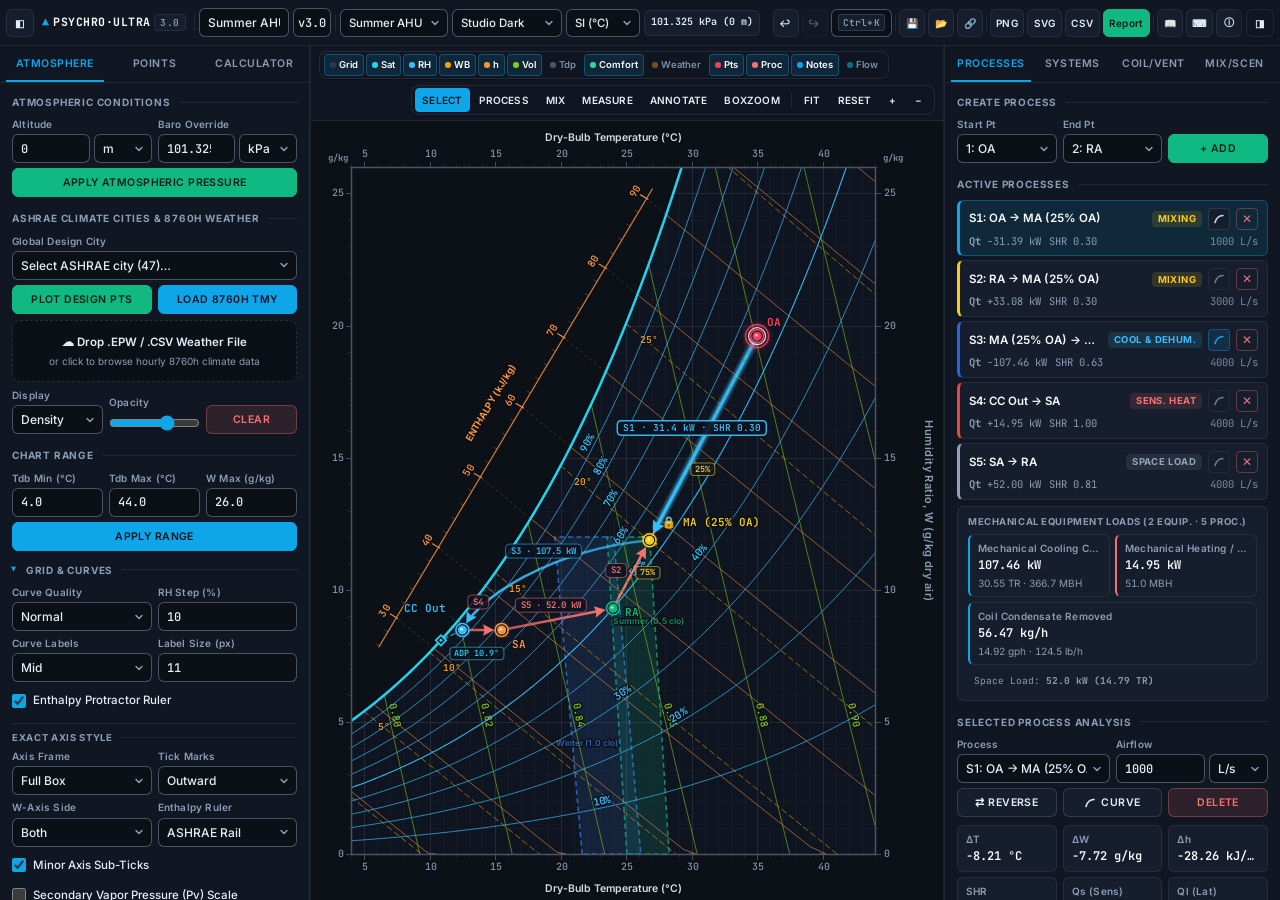
==== index.html @ c74f77b9 "feat(ux): anchor validation errors and point-to-self alerts directly next to user workspace" ====
<!DOCTYPE html>
<html lang="en">
<head>
  <meta charset="utf-8" />
  <meta name="viewport" content="width=device-width, initial-scale=1.0" />
  <title>PSYCHRO·ULTRA 3.0 — ASHRAE Interactive Psychrometric Engineering Studio</title>
  <meta name="description" content="Engineering-grade ASHRAE 2021 interactive psychrometric chart studio with real-time PMV/PPD comfort zones, Givoni bioclimatic chart, ASHRAE TC 9.9 data center envelopes, TMY/EPW weather analytics, AHU/ERV/Evaporative/Desiccant cycle wizards, ADP/BPF coil analysis, and vector SVG/PNG/HTML/DOCX reporting." />
  <meta name="keywords" content="psychrometric chart, ASHRAE 2021, HVAC, PMV PPD, ASHRAE 55, ASHRAE 62.1, TC 9.9, AHU, ERV, evaporative cooling, desiccant, enthalpy, humidity ratio, wet bulb, dew point, TMY, EPW" />
  <meta name="author" content="Shadi Alashkar &amp; PsychroChart Ultra 3.0 Contributors" />
  <meta name="theme-color" content="#0c1017" />
  <link rel="icon" type="image/svg+xml" href="data:image/svg+xml,%3Csvg xmlns='http://www.w3.org/2000/svg' viewBox='0 0 32 32'%3E%3Crect width='32' height='32' rx='7' fill='%230c1017'/%3E%3Cpath d='M5 25 C12 24 19 18 26 6' stroke='%2322d3ee' stroke-width='2.8' fill='none' stroke-linecap='round'/%3E%3Ccircle cx='17' cy='18' r='3' fill='%23f43f5e'/%3E%3Ccircle cx='24' cy='13' r='2.5' fill='%2310b981'/%3E%3Cline x1='17' y1='18' x2='24' y2='13' stroke='%2338bdf8' stroke-width='1.8'/%3E%3C/svg%3E" />
  <style>
@import url('https://fonts.googleapis.com/css2?family=Inter:wght@400;500;600;700&family=JetBrains+Mono:wght@400;500;600;700&display=swap');

/* --- src/styles/theme.css --- */
/* ============================================================================
   PsychroChart Ultra 3.0 — Precision Scientific Instrument Theme System
   Swiss-Precision HVAC CAD / ASHRAE Technical Color & Typography Tokens
   ============================================================================ */


/* ----------------------------------------------------------------------------
   1. Global Structural, Geometry, Motion & Typography Tokens
   ---------------------------------------------------------------------------- */
:root {
  /* Layout geometry */
  --topBarH: 46px;
  --tabH: 36px;
  --leftW: 360px;
  --rightW: 396px;

  /* Border radii — crisp instrument geometry */
  --r-xs: 4px;
  --r-sm: 6px;
  --r-md: 8px;
  --r-lg: 10px;
  --r-xl: 12px;
  --r: 10px;
  --r2: 6px;

  /* Motion */
  --ease: cubic-bezier(0.2, 0.8, 0.2, 1);
  --dur-fast: 120ms;
  --dur-med: 180ms;

  /* Typography */
  --sans: 'Inter', -apple-system, BlinkMacSystemFont, 'Segoe UI', Roboto, Helvetica, Arial, sans-serif;
  --mono: 'JetBrains Mono', ui-monospace, 'SFMono-Regular', Menlo, Consolas, 'Liberation Mono', monospace;
}

/* ----------------------------------------------------------------------------
   2. Default Theme: `studio-dark` & `custom` (Deep Graphite & Layered Slate)
   ---------------------------------------------------------------------------- */
:root,
:root:has(#app[data-theme="studio-dark"]),
:root:has(#app[data-theme="custom"]),
#app[data-theme="studio-dark"],
#app[data-theme="custom"],
[data-theme="studio-dark"],
[data-theme="custom"] {
  /* Surfaces — Studio Dark (Deep Graphite Charcoal & Layered Slate) */
  --bg: #0c1017;
  --plotBg: #0f1520;
  --panel: #111722;
  --panel2: #161e2d;
  --panelHover: #1c2638;
  --panelText: #e6edf7;

  /* Ink hierarchy */
  --fg: #e6edf7;
  --fgStrong: #f8fafc;
  --muted: #8b9cb5;
  --dim: #7b8fa8;

  /* Hairline dividers & glass surfaces */
  --border: rgba(148, 163, 184, 0.12);
  --borderStrong: rgba(148, 163, 184, 0.22);
  --glass: rgba(17, 23, 34, 0.84);
  --glassStrong: rgba(17, 23, 34, 0.94);
  --glassBorder: rgba(148, 163, 184, 0.14);

  /* Inputs */
  --inputBg: #0b0f16;
  --inputBgHover: #0e141f;
  --inputBorder: rgba(148, 163, 184, 0.46);
  --inputBorderHover: rgba(148, 163, 184, 0.64);
  --inputFocus: #0ea5e9;
  --focusRing: rgba(14, 165, 233, 0.20);

  /* Primary & semantic instrument accents */
  --accent: #0ea5e9;
  --accentHover: #0284c7;
  --accentDim: #0369a1;
  --accentSoft: rgba(14, 165, 233, 0.12);
  --accentBorder: rgba(14, 165, 233, 0.34);
  --accentFg: #041524;

  --chip: #10b981;
  --chipHover: #059669;
  --chipSoft: rgba(16, 185, 129, 0.12);
  --chipBorder: rgba(16, 185, 129, 0.34);
  --chipFg: #042016;

  --success: #10b981;
  --successSoft: rgba(16, 185, 129, 0.12);
  --successBorder: rgba(16, 185, 129, 0.34);

  --warn: #f59e0b;
  --warnSoft: rgba(245, 158, 11, 0.12);
  --warnBorder: rgba(245, 158, 11, 0.34);
  --warnFg: #0c1017;

  --danger: #f87171;
  --dangerSoft: rgba(248, 113, 113, 0.12);
  --dangerBorder: rgba(248, 113, 113, 0.34);
  --dangerFg: #0b0f16;

  /* Psychrometric curve & process legend palette (synchronized with contracts.js) */
  --sat: #22d3ee;
  --rh: #38bdf8;
  --wb: #f59e0b;
  --enth: #fb923c;
  --vline: #84cc16;
  --dpline: #94a3b8;
  --pt: #f43f5e;
  --grid: rgba(148, 163, 184, 0.06);
  --grid2: rgba(148, 163, 184, 0.16);
  --halo: rgba(12, 16, 23, 0.92);
  --plotBorder: #475569;

  --heat: #f87171;
  --heatBg: rgba(248, 113, 113, 0.13);
  --cool: #38bdf8;
  --coolBg: rgba(56, 189, 248, 0.13);
  --humid: #34d399;
  --humidBg: rgba(52, 211, 153, 0.13);
  --dehum: #fbbf24;
  --dehumBg: rgba(251, 191, 36, 0.13);
  --evap: #22d3ee;
  --evapBg: rgba(34, 211, 238, 0.13);
  --mix: #facc15;
  --mixBg: rgba(250, 204, 21, 0.13);
  --desiccant: #fb923c;
  --desiccantBg: rgba(251, 146, 60, 0.13);
  --erv: #2dd4bf;
  --ervBg: rgba(45, 212, 191, 0.13);
  --neutral: #94a3b8;
  --neutralBg: rgba(148, 163, 184, 0.13);

  /* Elevation & overlays */
  --shadow-sm: 0 1px 2px rgba(0, 0, 0, 0.32);
  --shadow-md: 0 4px 16px rgba(0, 0, 0, 0.42);
  --shadow-lg: 0 14px 36px rgba(0, 0, 0, 0.56);
  --shadow: var(--shadow-lg);
  --shadow2: var(--shadow-md);
  --backdrop: rgba(6, 9, 15, 0.68);

  /* Scrollbars & native select chevron */
  --scrollThumb: rgba(148, 163, 184, 0.22);
  --scrollThumbHover: rgba(148, 163, 184, 0.38);
  --selectArrow: url("data:image/svg+xml,%3Csvg xmlns='http://www.w3.org/2000/svg' width='12' height='12' viewBox='0 0 12 12'%3E%3Cpath d='M3 4.5L6 7.5L9 4.5' fill='none' stroke='%238b9cb5' stroke-width='1.5' stroke-linecap='round' stroke-linejoin='round'/%3E%3C/svg%3E");

  color-scheme: dark;
}

/* ----------------------------------------------------------------------------
   3. Theme: `drafting-light` (Architectural Paper & Crisp Slate Ink)
   ---------------------------------------------------------------------------- */
:root:has(#app[data-theme="drafting-light"]),
#app[data-theme="drafting-light"],
[data-theme="drafting-light"] {
  --bg: #f8fafc;
  --plotBg: #ffffff;
  --panel: #ffffff;
  --panel2: #f1f5f9;
  --panelHover: #e2e8f0;
  --panelText: #0f172a;

  --fg: #0f172a;
  --fgStrong: #020617;
  --muted: #475569;
  --dim: #57667a;

  --border: rgba(15, 23, 42, 0.10);
  --borderStrong: rgba(15, 23, 42, 0.18);
  --glass: rgba(255, 255, 255, 0.88);
  --glassStrong: rgba(255, 255, 255, 0.96);
  --glassBorder: rgba(15, 23, 42, 0.12);

  --inputBg: #ffffff;
  --inputBgHover: #f8fafc;
  --inputBorder: rgba(15, 23, 42, 0.42);
  --inputBorderHover: rgba(15, 23, 42, 0.60);
  --inputFocus: #0369a1;
  --focusRing: rgba(3, 105, 161, 0.18);

  --accent: #0369a1;
  --accentHover: #075985;
  --accentDim: #0c4a6e;
  --accentSoft: rgba(3, 105, 161, 0.09);
  --accentBorder: rgba(3, 105, 161, 0.30);
  --accentFg: #ffffff;

  --chip: #047857;
  --chipHover: #065f46;
  --chipSoft: rgba(4, 120, 87, 0.10);
  --chipBorder: rgba(4, 120, 87, 0.30);
  --chipFg: #ffffff;

  --success: #065f46;
  --successSoft: rgba(6, 95, 70, 0.10);
  --successBorder: rgba(6, 95, 70, 0.30);

  --warn: #92400e;
  --warnSoft: rgba(146, 64, 14, 0.10);
  --warnBorder: rgba(146, 64, 14, 0.30);
  --warnFg: #ffffff;

  --danger: #b91c1c;
  --dangerSoft: rgba(185, 28, 28, 0.09);
  --dangerBorder: rgba(185, 28, 28, 0.30);
  --dangerFg: #ffffff;

  --sat: #0e7490;
  --rh: #0284c7;
  --wb: #b45309;
  --enth: #c2410c;
  --vline: #4d7c0f;
  --dpline: #64748b;
  --pt: #be123c;
  --grid: rgba(51, 65, 85, 0.07);
  --grid2: rgba(51, 65, 85, 0.18);
  --halo: rgba(255, 255, 255, 0.95);
  --plotBorder: #334155;

  --heat: #b91c1c;
  --heatBg: rgba(185, 28, 28, 0.09);
  --cool: #1d4ed8;
  --coolBg: rgba(29, 78, 216, 0.09);
  --humid: #065f46;
  --humidBg: rgba(6, 95, 70, 0.10);
  --dehum: #9a3412;
  --dehumBg: rgba(154, 52, 18, 0.10);
  --evap: #155e75;
  --evapBg: rgba(21, 94, 117, 0.10);
  --mix: #854d0e;
  --mixBg: rgba(133, 77, 14, 0.10);
  --desiccant: #9a3412;
  --desiccantBg: rgba(154, 52, 18, 0.10);
  --erv: #115e59;
  --ervBg: rgba(17, 94, 89, 0.10);
  --neutral: #475569;
  --neutralBg: rgba(71, 85, 105, 0.10);

  --shadow-sm: 0 1px 2px rgba(15, 23, 42, 0.06);
  --shadow-md: 0 4px 12px rgba(15, 23, 42, 0.08);
  --shadow-lg: 0 12px 32px rgba(15, 23, 42, 0.12);
  --shadow: var(--shadow-lg);
  --shadow2: var(--shadow-md);
  --backdrop: rgba(15, 23, 42, 0.34);

  --scrollThumb: rgba(15, 23, 42, 0.16);
  --scrollThumbHover: rgba(15, 23, 42, 0.30);
  --selectArrow: url("data:image/svg+xml,%3Csvg xmlns='http://www.w3.org/2000/svg' width='12' height='12' viewBox='0 0 12 12'%3E%3Cpath d='M3 4.5L6 7.5L9 4.5' fill='none' stroke='%23475569' stroke-width='1.5' stroke-linecap='round' stroke-linejoin='round'/%3E%3C/svg%3E");

  color-scheme: light;
}

/* ----------------------------------------------------------------------------
   4. Theme: `ashrae-classic` (Warm Handbook Ivory & Engineering Navy)
   ---------------------------------------------------------------------------- */
:root:has(#app[data-theme="ashrae-classic"]),
#app[data-theme="ashrae-classic"],
[data-theme="ashrae-classic"] {
  --bg: #f7f5ee;
  --plotBg: #fdfcf8;
  --panel: #fdfcf8;
  --panel2: #f1ede2;
  --panelHover: #e8e2d3;
  --panelText: #1c1917;

  --fg: #1c1917;
  --fgStrong: #0c0a09;
  --muted: #57534e;
  --dim: #625c57;

  --border: rgba(28, 25, 23, 0.11);
  --borderStrong: rgba(28, 25, 23, 0.22);
  --glass: rgba(253, 252, 248, 0.90);
  --glassStrong: rgba(253, 252, 248, 0.97);
  --glassBorder: rgba(28, 25, 23, 0.14);

  --inputBg: #ffffff;
  --inputBgHover: #faf8f1;
  --inputBorder: rgba(28, 25, 23, 0.44);
  --inputBorderHover: rgba(28, 25, 23, 0.62);
  --inputFocus: #1e40af;
  --focusRing: rgba(30, 64, 175, 0.16);

  --accent: #1e40af;
  --accentHover: #1e3a8a;
  --accentDim: #172554;
  --accentSoft: rgba(30, 64, 175, 0.09);
  --accentBorder: rgba(30, 64, 175, 0.28);
  --accentFg: #ffffff;

  --chip: #15803d;
  --chipHover: #166534;
  --chipSoft: rgba(21, 128, 61, 0.09);
  --chipBorder: rgba(21, 128, 61, 0.28);
  --chipFg: #ffffff;

  --success: #166534;
  --successSoft: rgba(22, 101, 52, 0.09);
  --successBorder: rgba(22, 101, 52, 0.30);

  --warn: #92400e;
  --warnSoft: rgba(146, 64, 14, 0.10);
  --warnBorder: rgba(146, 64, 14, 0.30);
  --warnFg: #ffffff;

  --danger: #b91c1c;
  --dangerSoft: rgba(185, 28, 28, 0.09);
  --dangerBorder: rgba(185, 28, 28, 0.28);
  --dangerFg: #ffffff;

  --sat: #111827;
  --rh: #1e40af;
  --wb: #15803d;
  --enth: #9a3412;
  --vline: #b91c1c;
  --dpline: #57534e;
  --pt: #b91c1c;
  --grid: rgba(28, 25, 23, 0.06);
  --grid2: rgba(28, 25, 23, 0.16);
  --halo: rgba(253, 252, 248, 0.95);
  --plotBorder: #1c1917;

  --heat: #b91c1c;
  --heatBg: rgba(185, 28, 28, 0.10);
  --cool: #1e40af;
  --coolBg: rgba(30, 64, 175, 0.10);
  --humid: #166534;
  --humidBg: rgba(22, 101, 52, 0.10);
  --dehum: #9a3412;
  --dehumBg: rgba(154, 52, 18, 0.10);
  --evap: #155e75;
  --evapBg: rgba(21, 94, 117, 0.10);
  --mix: #854d0e;
  --mixBg: rgba(133, 77, 14, 0.10);
  --desiccant: #9a3412;
  --desiccantBg: rgba(154, 52, 18, 0.10);
  --erv: #115e59;
  --ervBg: rgba(17, 94, 89, 0.10);
  --neutral: #57534e;
  --neutralBg: rgba(87, 83, 78, 0.10);

  --shadow-sm: 0 1px 2px rgba(28, 25, 23, 0.05);
  --shadow-md: 0 3px 10px rgba(28, 25, 23, 0.07);
  --shadow-lg: 0 10px 28px rgba(28, 25, 23, 0.11);
  --shadow: var(--shadow-lg);
  --shadow2: var(--shadow-md);
  --backdrop: rgba(28, 25, 23, 0.34);

  --scrollThumb: rgba(28, 25, 23, 0.18);
  --scrollThumbHover: rgba(28, 25, 23, 0.32);
  --selectArrow: url("data:image/svg+xml,%3Csvg xmlns='http://www.w3.org/2000/svg' width='12' height='12' viewBox='0 0 12 12'%3E%3Cpath d='M3 4.5L6 7.5L9 4.5' fill='none' stroke='%2357534e' stroke-width='1.5' stroke-linecap='round' stroke-linejoin='round'/%3E%3C/svg%3E");

  color-scheme: light;
}

/* ----------------------------------------------------------------------------
   5. Theme: `blueprint-cad` (Architectural Blueprint Navy & Drafting Cyan)
   ---------------------------------------------------------------------------- */
:root:has(#app[data-theme="blueprint-cad"]),
#app[data-theme="blueprint-cad"],
[data-theme="blueprint-cad"] {
  --bg: #081b33;
  --plotBg: #0b2444;
  --panel: #0c2240;
  --panel2: #112c52;
  --panelHover: #173766;
  --panelText: #f0f9ff;

  --fg: #f0f9ff;
  --fgStrong: #ffffff;
  --muted: #93c5fd;
  --dim: #72a2d6;

  --border: rgba(125, 211, 252, 0.15);
  --borderStrong: rgba(125, 211, 252, 0.28);
  --glass: rgba(12, 34, 64, 0.86);
  --glassStrong: rgba(12, 34, 64, 0.95);
  --glassBorder: rgba(125, 211, 252, 0.18);

  --inputBg: #07172c;
  --inputBgHover: #0a1e39;
  --inputBorder: rgba(125, 211, 252, 0.44);
  --inputBorderHover: rgba(125, 211, 252, 0.64);
  --inputFocus: #38bdf8;
  --focusRing: rgba(56, 189, 248, 0.24);

  --accent: #38bdf8;
  --accentHover: #0ea5e9;
  --accentDim: #0284c7;
  --accentSoft: rgba(56, 189, 248, 0.14);
  --accentBorder: rgba(56, 189, 248, 0.38);
  --accentFg: #06182c;

  --chip: #10b981;
  --chipHover: #059669;
  --chipSoft: rgba(16, 185, 129, 0.14);
  --chipBorder: rgba(16, 185, 129, 0.36);
  --chipFg: #041d15;

  --success: #4ade80;
  --successSoft: rgba(74, 222, 128, 0.14);
  --successBorder: rgba(74, 222, 128, 0.34);

  --warn: #fde047;
  --warnSoft: rgba(253, 224, 71, 0.14);
  --warnBorder: rgba(253, 224, 71, 0.36);
  --warnFg: #06182c;

  --danger: #fda4af;
  --dangerSoft: rgba(253, 164, 175, 0.14);
  --dangerBorder: rgba(253, 164, 175, 0.36);
  --dangerFg: #06182c;

  --sat: #f8fafc;
  --rh: #7dd3fc;
  --wb: #fde047;
  --enth: #fdba74;
  --vline: #86efac;
  --dpline: #cbd5e1;
  --pt: #fde047;
  --grid: rgba(186, 230, 253, 0.08);
  --grid2: rgba(186, 230, 253, 0.22);
  --halo: rgba(11, 36, 68, 0.92);
  --plotBorder: #7dd3fc;

  --heat: #fda4af;
  --heatBg: rgba(253, 164, 175, 0.15);
  --cool: #7dd3fc;
  --coolBg: rgba(125, 211, 252, 0.15);
  --humid: #4ade80;
  --humidBg: rgba(74, 222, 128, 0.15);
  --dehum: #fde047;
  --dehumBg: rgba(253, 224, 71, 0.15);
  --evap: #22d3ee;
  --evapBg: rgba(34, 211, 238, 0.15);
  --mix: #fde047;
  --mixBg: rgba(253, 224, 71, 0.15);
  --desiccant: #fdba74;
  --desiccantBg: rgba(253, 186, 116, 0.15);
  --erv: #5eead4;
  --ervBg: rgba(94, 234, 212, 0.15);
  --neutral: #93c5fd;
  --neutralBg: rgba(147, 197, 253, 0.14);

  --shadow-sm: 0 1px 2px rgba(2, 10, 22, 0.45);
  --shadow-md: 0 4px 16px rgba(2, 10, 22, 0.55);
  --shadow-lg: 0 14px 36px rgba(2, 10, 22, 0.68);
  --shadow: var(--shadow-lg);
  --shadow2: var(--shadow-md);
  --backdrop: rgba(4, 14, 28, 0.72);

  --scrollThumb: rgba(125, 211, 252, 0.24);
  --scrollThumbHover: rgba(125, 211, 252, 0.42);
  --selectArrow: url("data:image/svg+xml,%3Csvg xmlns='http://www.w3.org/2000/svg' width='12' height='12' viewBox='0 0 12 12'%3E%3Cpath d='M3 4.5L6 7.5L9 4.5' fill='none' stroke='%2393c5fd' stroke-width='1.5' stroke-linecap='round' stroke-linejoin='round'/%3E%3C/svg%3E");

  color-scheme: dark;
}

/* ----------------------------------------------------------------------------
   6. Theme: `carrier-classic` (Willis Carrier Green/Red Wall Chart Chrome)
   ---------------------------------------------------------------------------- */
:root:has(#app[data-theme="carrier-classic"]),
#app[data-theme="carrier-classic"],
[data-theme="carrier-classic"] {
  --bg: #f6faf7;
  --plotBg: #fcfdfb;
  --panel: #ffffff;
  --panel2: #eef5f0;
  --panelHover: #e1ede5;
  --panelText: #0f172a;

  --fg: #0f172a;
  --fgStrong: #052e16;
  --muted: #37483e;
  --dim: #46584d;

  --border: rgba(20, 83, 45, 0.12);
  --borderStrong: rgba(20, 83, 45, 0.24);
  --glass: rgba(255, 255, 255, 0.90);
  --glassStrong: rgba(255, 255, 255, 0.97);
  --glassBorder: rgba(20, 83, 45, 0.16);

  --inputBg: #ffffff;
  --inputBgHover: #f6faf7;
  --inputBorder: rgba(20, 83, 45, 0.42);
  --inputBorderHover: rgba(20, 83, 45, 0.62);
  --inputFocus: #15803d;
  --focusRing: rgba(21, 128, 61, 0.18);

  --accent: #166534;
  --accentHover: #14532d;
  --accentDim: #052e16;
  --accentSoft: rgba(21, 128, 61, 0.09);
  --accentBorder: rgba(21, 128, 61, 0.30);
  --accentFg: #ffffff;

  --chip: #15803d;
  --chipHover: #166534;
  --chipSoft: rgba(21, 128, 61, 0.10);
  --chipBorder: rgba(21, 128, 61, 0.32);
  --chipFg: #ffffff;

  --success: #166534;
  --successSoft: rgba(22, 101, 52, 0.09);
  --successBorder: rgba(22, 101, 52, 0.30);

  --warn: #92400e;
  --warnSoft: rgba(146, 64, 14, 0.10);
  --warnBorder: rgba(146, 64, 14, 0.30);
  --warnFg: #ffffff;

  --danger: #b91c1c;
  --dangerSoft: rgba(185, 28, 28, 0.09);
  --dangerBorder: rgba(185, 28, 28, 0.30);
  --dangerFg: #ffffff;

  --sat: #0f172a;
  --rh: #1d4ed8;
  --wb: #b91c1c;
  --enth: #dc2626;
  --vline: #15803d;
  --dpline: #475569;
  --pt: #dc2626;
  --grid: rgba(21, 128, 61, 0.10);
  --grid2: rgba(21, 128, 61, 0.24);
  --halo: rgba(252, 253, 251, 0.95);
  --plotBorder: #14532d;

  --heat: #b91c1c;
  --heatBg: rgba(185, 28, 28, 0.09);
  --cool: #1d4ed8;
  --coolBg: rgba(29, 78, 216, 0.09);
  --humid: #166534;
  --humidBg: rgba(22, 101, 52, 0.10);
  --dehum: #92400e;
  --dehumBg: rgba(146, 64, 14, 0.10);
  --evap: #155e75;
  --evapBg: rgba(21, 94, 117, 0.10);
  --mix: #854d0e;
  --mixBg: rgba(133, 77, 14, 0.10);
  --desiccant: #9a3412;
  --desiccantBg: rgba(154, 52, 18, 0.10);
  --erv: #115e59;
  --ervBg: rgba(17, 94, 89, 0.10);
  --neutral: #475569;
  --neutralBg: rgba(71, 85, 105, 0.10);

  --shadow-sm: 0 1px 2px rgba(20, 83, 45, 0.06);
  --shadow-md: 0 4px 12px rgba(20, 83, 45, 0.08);
  --shadow-lg: 0 12px 30px rgba(20, 83, 45, 0.12);
  --shadow: var(--shadow-lg);
  --shadow2: var(--shadow-md);
  --backdrop: rgba(5, 46, 22, 0.34);

  --scrollThumb: rgba(20, 83, 45, 0.18);
  --scrollThumbHover: rgba(20, 83, 45, 0.34);
  --selectArrow: url("data:image/svg+xml,%3Csvg xmlns='http://www.w3.org/2000/svg' width='12' height='12' viewBox='0 0 12 12'%3E%3Cpath d='M3 4.5L6 7.5L9 4.5' fill='none' stroke='%23166534' stroke-width='1.5' stroke-linecap='round' stroke-linejoin='round'/%3E%3C/svg%3E");

  color-scheme: light;
}

/* ----------------------------------------------------------------------------
   7. Theme: `trane-hvac` (Trane Engineering White & Deep Navy Chrome)
   ---------------------------------------------------------------------------- */
:root:has(#app[data-theme="trane-hvac"]),
#app[data-theme="trane-hvac"],
[data-theme="trane-hvac"] {
  --bg: #f8fafc;
  --plotBg: #ffffff;
  --panel: #ffffff;
  --panel2: #eff4f9;
  --panelHover: #e2ebf4;
  --panelText: #0f172a;

  --fg: #0f172a;
  --fgStrong: #091e36;
  --muted: #415268;
  --dim: #506278;

  --border: rgba(15, 59, 110, 0.11);
  --borderStrong: rgba(15, 59, 110, 0.22);
  --glass: rgba(255, 255, 255, 0.90);
  --glassStrong: rgba(255, 255, 255, 0.97);
  --glassBorder: rgba(15, 59, 110, 0.15);

  --inputBg: #ffffff;
  --inputBgHover: #f8fafc;
  --inputBorder: rgba(15, 59, 110, 0.42);
  --inputBorderHover: rgba(15, 59, 110, 0.62);
  --inputFocus: #0f3b6e;
  --focusRing: rgba(15, 59, 110, 0.18);

  --accent: #0f3b6e;
  --accentHover: #0c2d54;
  --accentDim: #08203d;
  --accentSoft: rgba(15, 59, 110, 0.09);
  --accentBorder: rgba(15, 59, 110, 0.28);
  --accentFg: #ffffff;

  --chip: #0369a1;
  --chipHover: #075985;
  --chipSoft: rgba(3, 105, 161, 0.09);
  --chipBorder: rgba(3, 105, 161, 0.30);
  --chipFg: #ffffff;

  --success: #166534;
  --successSoft: rgba(22, 101, 52, 0.09);
  --successBorder: rgba(22, 101, 52, 0.30);

  --warn: #9a3412;
  --warnSoft: rgba(154, 52, 18, 0.10);
  --warnBorder: rgba(154, 52, 18, 0.30);
  --warnFg: #ffffff;

  --danger: #b91c1c;
  --dangerSoft: rgba(185, 28, 28, 0.09);
  --dangerBorder: rgba(185, 28, 28, 0.30);
  --dangerFg: #ffffff;

  --sat: #0f3b6e;
  --rh: #0369a1;
  --wb: #b45309;
  --enth: #c2410c;
  --vline: #3f6212;
  --dpline: #64748b;
  --pt: #c2410c;
  --grid: rgba(15, 59, 110, 0.07);
  --grid2: rgba(15, 59, 110, 0.18);
  --halo: rgba(255, 255, 255, 0.95);
  --plotBorder: #0f3b6e;

  --heat: #9a3412;
  --heatBg: rgba(154, 52, 18, 0.09);
  --cool: #0369a1;
  --coolBg: rgba(3, 105, 161, 0.09);
  --humid: #166534;
  --humidBg: rgba(22, 101, 52, 0.10);
  --dehum: #92400e;
  --dehumBg: rgba(146, 64, 14, 0.10);
  --evap: #155e75;
  --evapBg: rgba(21, 94, 117, 0.10);
  --mix: #854d0e;
  --mixBg: rgba(133, 77, 14, 0.10);
  --desiccant: #9a3412;
  --desiccantBg: rgba(154, 52, 18, 0.10);
  --erv: #115e59;
  --ervBg: rgba(17, 94, 89, 0.10);
  --neutral: #475569;
  --neutralBg: rgba(71, 85, 105, 0.10);

  --shadow-sm: 0 1px 2px rgba(15, 59, 110, 0.06);
  --shadow-md: 0 4px 12px rgba(15, 59, 110, 0.08);
  --shadow-lg: 0 12px 32px rgba(15, 59, 110, 0.12);
  --shadow: var(--shadow-lg);
  --shadow2: var(--shadow-md);
  --backdrop: rgba(9, 30, 54, 0.36);

  --scrollThumb: rgba(15, 59, 110, 0.18);
  --scrollThumbHover: rgba(15, 59, 110, 0.34);
  --selectArrow: url("data:image/svg+xml,%3Csvg xmlns='http://www.w3.org/2000/svg' width='12' height='12' viewBox='0 0 12 12'%3E%3Cpath d='M3 4.5L6 7.5L9 4.5' fill='none' stroke='%230f3b6e' stroke-width='1.5' stroke-linecap='round' stroke-linejoin='round'/%3E%3C/svg%3E");

  color-scheme: light;
}

/* ----------------------------------------------------------------------------
   8. Theme: `cibse-metric` (UK CIBSE Guide C Parchment & Emerald Chrome)
   ---------------------------------------------------------------------------- */
:root:has(#app[data-theme="cibse-metric"]),
#app[data-theme="cibse-metric"],
[data-theme="cibse-metric"] {
  --bg: #f6f8f7;
  --plotBg: #fbfdfc;
  --panel: #fbfdfc;
  --panel2: #ecf2ef;
  --panelHover: #dfe9e5;
  --panelText: #1e293b;

  --fg: #1e293b;
  --fgStrong: #0f172a;
  --muted: #425450;
  --dim: #4e615c;

  --border: rgba(30, 41, 59, 0.11);
  --borderStrong: rgba(30, 41, 59, 0.22);
  --glass: rgba(251, 253, 252, 0.90);
  --glassStrong: rgba(251, 253, 252, 0.97);
  --glassBorder: rgba(30, 41, 59, 0.15);

  --inputBg: #ffffff;
  --inputBgHover: #f6f8f7;
  --inputBorder: rgba(30, 41, 59, 0.42);
  --inputBorderHover: rgba(30, 41, 59, 0.62);
  --inputFocus: #047857;
  --focusRing: rgba(4, 120, 87, 0.18);

  --accent: #047857;
  --accentHover: #065f46;
  --accentDim: #064e3b;
  --accentSoft: rgba(4, 120, 87, 0.09);
  --accentBorder: rgba(4, 120, 87, 0.30);
  --accentFg: #ffffff;

  --chip: #0f766e;
  --chipHover: #115e59;
  --chipSoft: rgba(15, 118, 110, 0.10);
  --chipBorder: rgba(15, 118, 110, 0.30);
  --chipFg: #ffffff;

  --success: #065f46;
  --successSoft: rgba(6, 95, 70, 0.10);
  --successBorder: rgba(6, 95, 70, 0.30);

  --warn: #854d0e;
  --warnSoft: rgba(133, 77, 14, 0.10);
  --warnBorder: rgba(133, 77, 14, 0.30);
  --warnFg: #ffffff;

  --danger: #9d174d;
  --dangerSoft: rgba(157, 23, 77, 0.09);
  --dangerBorder: rgba(157, 23, 77, 0.30);
  --dangerFg: #ffffff;

  --sat: #1e293b;
  --rh: #047857;
  --wb: #0e7490;
  --enth: #be185d;
  --vline: #854d0e;
  --dpline: #475569;
  --pt: #be185d;
  --grid: rgba(4, 120, 87, 0.07);
  --grid2: rgba(4, 120, 87, 0.17);
  --halo: rgba(251, 253, 252, 0.95);
  --plotBorder: #1e293b;

  --heat: #9d174d;
  --heatBg: rgba(157, 23, 77, 0.09);
  --cool: #155e75;
  --coolBg: rgba(21, 94, 117, 0.09);
  --humid: #065f46;
  --humidBg: rgba(6, 95, 70, 0.10);
  --dehum: #854d0e;
  --dehumBg: rgba(133, 77, 14, 0.10);
  --evap: #115e59;
  --evapBg: rgba(17, 94, 89, 0.10);
  --mix: #854d0e;
  --mixBg: rgba(133, 77, 14, 0.10);
  --desiccant: #9a3412;
  --desiccantBg: rgba(154, 52, 18, 0.10);
  --erv: #065f46;
  --ervBg: rgba(6, 95, 70, 0.10);
  --neutral: #475569;
  --neutralBg: rgba(71, 85, 105, 0.10);

  --shadow-sm: 0 1px 2px rgba(30, 41, 59, 0.05);
  --shadow-md: 0 4px 12px rgba(30, 41, 59, 0.07);
  --shadow-lg: 0 12px 30px rgba(30, 41, 59, 0.11);
  --shadow: var(--shadow-lg);
  --shadow2: var(--shadow-md);
  --backdrop: rgba(15, 23, 42, 0.34);

  --scrollThumb: rgba(30, 41, 59, 0.18);
  --scrollThumbHover: rgba(30, 41, 59, 0.34);
  --selectArrow: url("data:image/svg+xml,%3Csvg xmlns='http://www.w3.org/2000/svg' width='12' height='12' viewBox='0 0 12 12'%3E%3Cpath d='M3 4.5L6 7.5L9 4.5' fill='none' stroke='%23047857' stroke-width='1.5' stroke-linecap='round' stroke-linejoin='round'/%3E%3C/svg%3E");

  color-scheme: light;
}

/* ----------------------------------------------------------------------------
   9. Theme: `mollier-din` (European DIN Technical White & Cobalt Chrome)
   ---------------------------------------------------------------------------- */
:root:has(#app[data-theme="mollier-din"]),
#app[data-theme="mollier-din"],
[data-theme="mollier-din"] {
  --bg: #f8fafc;
  --plotBg: #ffffff;
  --panel: #ffffff;
  --panel2: #f1f5f9;
  --panelHover: #e2e8f0;
  --panelText: #0f172a;

  --fg: #0f172a;
  --fgStrong: #020617;
  --muted: #475569;
  --dim: #556478;

  --border: rgba(15, 23, 42, 0.11);
  --borderStrong: rgba(15, 23, 42, 0.22);
  --glass: rgba(255, 255, 255, 0.90);
  --glassStrong: rgba(255, 255, 255, 0.97);
  --glassBorder: rgba(15, 23, 42, 0.14);

  --inputBg: #ffffff;
  --inputBgHover: #f8fafc;
  --inputBorder: rgba(15, 23, 42, 0.44);
  --inputBorderHover: rgba(15, 23, 42, 0.64);
  --inputFocus: #1d4ed8;
  --focusRing: rgba(29, 78, 216, 0.18);

  --accent: #1d4ed8;
  --accentHover: #1e40af;
  --accentDim: #1e3a8a;
  --accentSoft: rgba(29, 78, 216, 0.09);
  --accentBorder: rgba(29, 78, 216, 0.30);
  --accentFg: #ffffff;

  --chip: #0f766e;
  --chipHover: #115e59;
  --chipSoft: rgba(15, 118, 110, 0.10);
  --chipBorder: rgba(15, 118, 110, 0.30);
  --chipFg: #ffffff;

  --success: #0f766e;
  --successSoft: rgba(15, 118, 110, 0.09);
  --successBorder: rgba(15, 118, 110, 0.30);

  --warn: #92400e;
  --warnSoft: rgba(146, 64, 14, 0.10);
  --warnBorder: rgba(146, 64, 14, 0.30);
  --warnFg: #ffffff;

  --danger: #b91c1c;
  --dangerSoft: rgba(185, 28, 28, 0.09);
  --dangerBorder: rgba(185, 28, 28, 0.30);
  --dangerFg: #ffffff;

  --sat: #0f172a;
  --rh: #1d4ed8;
  --wb: #0f766e;
  --enth: #b91c1c;
  --vline: #3f6212;
  --dpline: #475569;
  --pt: #b91c1c;
  --grid: rgba(15, 23, 42, 0.06);
  --grid2: rgba(15, 23, 42, 0.16);
  --halo: rgba(255, 255, 255, 0.95);
  --plotBorder: #0f172a;

  --heat: #b91c1c;
  --heatBg: rgba(185, 28, 28, 0.09);
  --cool: #1d4ed8;
  --coolBg: rgba(29, 78, 216, 0.09);
  --humid: #115e59;
  --humidBg: rgba(17, 94, 89, 0.10);
  --dehum: #9a3412;
  --dehumBg: rgba(154, 52, 18, 0.10);
  --evap: #155e75;
  --evapBg: rgba(21, 94, 117, 0.10);
  --mix: #854d0e;
  --mixBg: rgba(133, 77, 14, 0.10);
  --desiccant: #9a3412;
  --desiccantBg: rgba(154, 52, 18, 0.10);
  --erv: #065f46;
  --ervBg: rgba(6, 95, 70, 0.10);
  --neutral: #475569;
  --neutralBg: rgba(71, 85, 105, 0.10);

  --shadow-sm: 0 1px 2px rgba(15, 23, 42, 0.06);
  --shadow-md: 0 4px 12px rgba(15, 23, 42, 0.08);
  --shadow-lg: 0 12px 32px rgba(15, 23, 42, 0.12);
  --shadow: var(--shadow-lg);
  --shadow2: var(--shadow-md);
  --backdrop: rgba(15, 23, 42, 0.34);

  --scrollThumb: rgba(15, 23, 42, 0.18);
  --scrollThumbHover: rgba(15, 23, 42, 0.34);
  --selectArrow: url("data:image/svg+xml,%3Csvg xmlns='http://www.w3.org/2000/svg' width='12' height='12' viewBox='0 0 12 12'%3E%3Cpath d='M3 4.5L6 7.5L9 4.5' fill='none' stroke='%231d4ed8' stroke-width='1.5' stroke-linecap='round' stroke-linejoin='round'/%3E%3C/svg%3E");

  color-scheme: light;
}

/* ----------------------------------------------------------------------------
   10. Theme: `print-bw` (IEEE / ASME Pure Monochrome Publication Chrome)
   ---------------------------------------------------------------------------- */
:root:has(#app[data-theme="print-bw"]),
#app[data-theme="print-bw"],
[data-theme="print-bw"] {
  --bg: #ffffff;
  --plotBg: #ffffff;
  --panel: #ffffff;
  --panel2: #f5f5f5;
  --panelHover: #e8e8e8;
  --panelText: #111111;

  --fg: #111111;
  --fgStrong: #000000;
  --muted: #404040;
  --dim: #525252;

  --border: rgba(0, 0, 0, 0.14);
  --borderStrong: rgba(0, 0, 0, 0.28);
  --glass: rgba(255, 255, 255, 0.92);
  --glassStrong: rgba(255, 255, 255, 0.98);
  --glassBorder: rgba(0, 0, 0, 0.18);

  --inputBg: #ffffff;
  --inputBgHover: #fafafa;
  --inputBorder: rgba(0, 0, 0, 0.48);
  --inputBorderHover: rgba(0, 0, 0, 0.72);
  --inputFocus: #111111;
  --focusRing: rgba(0, 0, 0, 0.16);

  --accent: #262626;
  --accentHover: #111111;
  --accentDim: #000000;
  --accentSoft: rgba(0, 0, 0, 0.07);
  --accentBorder: rgba(0, 0, 0, 0.32);
  --accentFg: #ffffff;

  --chip: #404040;
  --chipHover: #262626;
  --chipSoft: rgba(0, 0, 0, 0.06);
  --chipBorder: rgba(0, 0, 0, 0.28);
  --chipFg: #ffffff;

  --success: #262626;
  --successSoft: rgba(0, 0, 0, 0.06);
  --successBorder: rgba(0, 0, 0, 0.28);

  --warn: #404040;
  --warnSoft: rgba(0, 0, 0, 0.07);
  --warnBorder: rgba(0, 0, 0, 0.30);
  --warnFg: #ffffff;

  --danger: #111111;
  --dangerSoft: rgba(0, 0, 0, 0.08);
  --dangerBorder: rgba(0, 0, 0, 0.36);
  --dangerFg: #ffffff;

  --sat: #000000;
  --rh: #262626;
  --wb: #404040;
  --enth: #171717;
  --vline: #525252;
  --dpline: #737373;
  --pt: #000000;
  --grid: rgba(0, 0, 0, 0.06);
  --grid2: rgba(0, 0, 0, 0.18);
  --halo: rgba(255, 255, 255, 0.98);
  --plotBorder: #000000;

  --heat: #111111;
  --heatBg: rgba(0, 0, 0, 0.08);
  --cool: #262626;
  --coolBg: rgba(0, 0, 0, 0.07);
  --humid: #404040;
  --humidBg: rgba(0, 0, 0, 0.06);
  --dehum: #262626;
  --dehumBg: rgba(0, 0, 0, 0.07);
  --evap: #404040;
  --evapBg: rgba(0, 0, 0, 0.06);
  --mix: #171717;
  --mixBg: rgba(0, 0, 0, 0.08);
  --desiccant: #262626;
  --desiccantBg: rgba(0, 0, 0, 0.07);
  --erv: #404040;
  --ervBg: rgba(0, 0, 0, 0.06);
  --neutral: #525252;
  --neutralBg: rgba(0, 0, 0, 0.05);

  --shadow-sm: 0 1px 2px rgba(0, 0, 0, 0.06);
  --shadow-md: 0 3px 10px rgba(0, 0, 0, 0.09);
  --shadow-lg: 0 10px 26px rgba(0, 0, 0, 0.14);
  --shadow: var(--shadow-lg);
  --shadow2: var(--shadow-md);
  --backdrop: rgba(0, 0, 0, 0.40);

  --scrollThumb: rgba(0, 0, 0, 0.22);
  --scrollThumbHover: rgba(0, 0, 0, 0.42);
  --selectArrow: url("data:image/svg+xml,%3Csvg xmlns='http://www.w3.org/2000/svg' width='12' height='12' viewBox='0 0 12 12'%3E%3Cpath d='M3 4.5L6 7.5L9 4.5' fill='none' stroke='%23262626' stroke-width='1.5' stroke-linecap='round' stroke-linejoin='round'/%3E%3C/svg%3E");

  color-scheme: light;
}

/* --- src/styles/layout.css --- */
/* ============================================================================
   PsychroChart Ultra 3.0 — Precision Scientific Instrument Layout & Components
   Swiss-Precision HVAC CAD Interface Architecture
   ============================================================================ */

/* ----------------------------------------------------------------------------
   1. Global Reset, Base Typography & Tabular Numerals
   ---------------------------------------------------------------------------- */
*,
*::before,
*::after {
  box-sizing: border-box;
  margin: 0;
  padding: 0;
}

html,
body {
  height: 100%;
  overflow: hidden;
  background: var(--bg);
  color: var(--fg);
  font-family: var(--sans);
  font-size: 12.5px;
  line-height: 1.42;
  -webkit-font-smoothing: antialiased;
  -moz-osx-font-smoothing: grayscale;
  text-rendering: optimizeLegibility;
}

::selection {
  background: var(--accent);
  color: var(--accentFg);
}

:focus-visible {
  outline: 2px solid var(--inputFocus);
  outline-offset: 1px;
}

.sr-only {
  position: absolute;
  width: 1px;
  height: 1px;
  padding: 0;
  margin: -1px;
  overflow: hidden;
  clip: rect(0, 0, 0, 0);
  white-space: nowrap;
  border: 0;
}

/* Tabular numerals across every numeric control, readout, table, and HUD */
input[type="number"],
.mono,
.num,
.tabular,
#pUsed,
#hud,
.metric .val,
.ptable,
.ptable td,
.ptable input,
#psyTableWrap,
#psyTableWrap td,
#psyTableWrap th,
.calcResult,
.procCard,
.scenCard,
.statBar,
.statLegend,
.statRow,
.ep-ro .ro-val,
.mix-flow-props,
.glossary-unit,
.shortcutGrid .k,
#ctxMenu .ctx-key,
.cmd-key,
kbd {
  font-variant-numeric: tabular-nums;
}

/* Precision thin scrollbars */
* {
  scrollbar-width: thin;
  scrollbar-color: var(--scrollThumb) transparent;
}

::-webkit-scrollbar {
  width: 6px;
  height: 6px;
}

::-webkit-scrollbar-track {
  background: transparent;
}

::-webkit-scrollbar-thumb {
  background: var(--scrollThumb);
  border-radius: 3px;
}

::-webkit-scrollbar-thumb:hover {
  background: var(--scrollThumbHover);
}

/* ----------------------------------------------------------------------------
   2. Application Shell Grid & Collapsible Sidebars
   ---------------------------------------------------------------------------- */
[hidden] {
  display: none !important;
}

#app {
  position: fixed;
  inset: 0;
  display: grid;
  grid-template-columns: var(--leftW) 1px minmax(0, 1fr) 1px var(--rightW);
  grid-template-rows: var(--topBarH) minmax(0, 1fr);
  overflow: hidden;
  background: var(--bg);
  color: var(--fg);
  transition: grid-template-columns var(--dur-med) var(--ease);
}

#app.resizing,
#app:has(.split.dragging) {
  transition: none;
}

#app.left-collapsed {
  grid-template-columns: 0px 0px minmax(0, 1fr) 1px var(--rightW);
}

#app.right-collapsed {
  grid-template-columns: var(--leftW) 1px minmax(0, 1fr) 0px 0px;
}

#app.left-collapsed.right-collapsed {
  grid-template-columns: 0px 0px minmax(0, 1fr) 0px 0px;
}

#leftPanel,
#rightPanel {
  transition: opacity var(--dur-fast) var(--ease);
}

#app.left-collapsed #leftPanel,
#app.left-collapsed #splitL {
  overflow: hidden;
  border: none;
  opacity: 0;
  visibility: hidden;
  pointer-events: none;
}

#app.right-collapsed #rightPanel,
#app.right-collapsed #splitR {
  overflow: hidden;
  border: none;
  opacity: 0;
  visibility: hidden;
  pointer-events: none;
}

/* Column placement */
#leftPanel {
  grid-column: 1;
  grid-row: 2;
  border-right: 1px solid var(--border);
}

#splitL {
  grid-column: 2;
  grid-row: 2;
}

#chartWrap {
  grid-column: 3;
  grid-row: 2;
}

#splitR {
  grid-column: 4;
  grid-row: 2;
}

#rightPanel {
  grid-column: 5;
  grid-row: 2;
  border-left: 1px solid var(--border);
}

/* Tactile 1px Hairline Splitters with Wide Invisible Hit Target */
.split {
  position: relative;
  width: 1px;
  background: var(--border);
  cursor: col-resize;
  z-index: 18;
  transition: background-color var(--dur-fast) var(--ease);
}

.split::before {
  content: '';
  position: absolute;
  inset: 0 -4px;
  z-index: 1;
}

.split::after {
  content: '';
  position: absolute;
  top: 0;
  bottom: 0;
  left: -1px;
  width: 3px;
  background: transparent;
  transition: background-color var(--dur-fast) var(--ease);
}

.split:hover::after,
.split.dragging::after,
.split:focus-visible::after {
  background: var(--accent);
}

.split:focus-visible {
  outline: 2px solid var(--inputFocus);
  outline-offset: 0;
}

/* ----------------------------------------------------------------------------
   3. Top Bar (`#topBar`)
   ---------------------------------------------------------------------------- */
#topBar {
  grid-column: 1 / -1;
  grid-row: 1;
  height: var(--topBarH);
  display: flex;
  align-items: center;
  gap: 6px;
  padding: 0 8px;
  background: var(--panel);
  border-bottom: 1px solid var(--border);
  z-index: 30;
  overflow-x: auto;
  overflow-y: hidden;
  scrollbar-width: none;
}

#topBar::-webkit-scrollbar {
  display: none;
}

/* Brand mark — crisp solid Swiss typography + geometric icon (zero gradient fill) */
#logoClick,
#topBar .logo {
  display: inline-flex;
  align-items: center;
  gap: 7px;
  font-family: var(--mono);
  font-weight: 700;
  font-size: 13px;
  letter-spacing: 0.04em;
  color: var(--fgStrong);
  white-space: nowrap;
  cursor: pointer;
  user-select: none;
  flex-shrink: 0;
  padding: 4px 6px;
  border-radius: var(--r-sm);
  transition: background-color var(--dur-fast) var(--ease);
}

#logoClick:hover,
#topBar .logo:hover {
  background: var(--panelHover);
}

#logoClick svg,
#topBar .logo svg,
#topBar .logo .logo-mark,
#topBar .logo .logo-icon {
  color: var(--accent);
  flex-shrink: 0;
}

#topBar .logo .logo-ver,
#topBar .logo small {
  font-family: var(--mono);
  font-size: 9.5px;
  font-weight: 600;
  letter-spacing: 0.04em;
  color: var(--muted);
  padding: 1px 5px;
  border-radius: var(--r-xs);
  background: var(--panel2);
  border: 1px solid var(--border);
}

#topBar .sep {
  width: 1px;
  height: 20px;
  background: var(--border);
  flex-shrink: 0;
}

.topGroup {
  display: inline-flex;
  align-items: center;
  gap: 6px;
  flex-shrink: 0;
}

.topCtrl {
  display: inline-flex;
  align-items: center;
  gap: 5px;
  flex-shrink: 0;
}

.topCtrl label,
.topCtrl .topCtrl-lbl {
  display: none;
  font-size: 9.5px;
  font-weight: 600;
  letter-spacing: 0.06em;
  text-transform: uppercase;
  color: var(--muted);
  white-space: nowrap;
  user-select: none;
}

.topCtrl input,
.topCtrl select {
  height: 28px;
  padding: 0 8px;
  font-size: 11.5px;
  font-family: var(--sans);
  font-weight: 500;
  background: var(--inputBg);
  color: var(--fg);
  border: 1px solid var(--inputBorder);
  border-radius: var(--r-sm);
  outline: none;
  transition: border-color var(--dur-fast), box-shadow var(--dur-fast), background-color var(--dur-fast);
}

.topCtrl select {
  padding-right: 22px;
  appearance: none;
  background-image: var(--selectArrow);
  background-repeat: no-repeat;
  background-position: right 6px center;
  background-size: 12px 12px;
  cursor: pointer;
}

.topCtrl input:hover,
.topCtrl select:hover {
  border-color: var(--inputBorderHover);
}

.topCtrl input:focus,
.topCtrl select:focus {
  border-color: var(--inputFocus);
  box-shadow: 0 0 0 2px var(--focusRing);
}

.topCtrl input:focus-visible,
.topCtrl select:focus-visible {
  outline: 2px solid var(--inputFocus);
  outline-offset: 1px;
}

/* Balanced non-truncating widths for top bar fields */
#projName { width: 124px; }
#projVer { width: 46px; font-family: var(--mono); text-align: center; padding: 0 5px; }
#selPreset { width: 132px; }
#selTheme { width: 146px; }
#selUnits { width: 86px; }

/* Barometric pressure pill */
#pUsed,
.atm-pill,
.baro-badge {
  display: inline-flex;
  align-items: center;
  gap: 4px;
  height: 26px;
  padding: 0 8px;
  border-radius: var(--r-sm);
  background: var(--panel2);
  border: 1px solid var(--border);
  font-family: var(--mono);
  font-size: 11px;
  font-weight: 600;
  color: var(--fg);
  white-space: nowrap;
  flex-shrink: 0;
}

.topActions {
  margin-left: auto;
  display: inline-flex;
  align-items: center;
  gap: 4px;
  flex-shrink: 0;
}

/* Top bar compact action buttons */
.tbtn {
  position: relative;
  display: inline-flex;
  align-items: center;
  justify-content: center;
  gap: 4px;
  height: 28px;
  min-width: 28px;
  padding: 0 8px;
  font-family: var(--sans);
  font-size: 10.5px;
  font-weight: 600;
  letter-spacing: 0.02em;
  color: var(--fg);
  background: var(--panel2);
  border: 1px solid var(--border);
  border-radius: var(--r-sm);
  cursor: pointer;
  white-space: nowrap;
  flex-shrink: 0;
  transition: background-color var(--dur-fast) var(--ease),
              border-color var(--dur-fast) var(--ease),
              color var(--dur-fast) var(--ease);
}

.tbtn:hover {
  background: var(--panelHover);
  border-color: var(--borderStrong);
  color: var(--fgStrong);
}

.tbtn:active {
  transform: translateY(0.5px);
}

.tbtn:disabled {
  opacity: 0.36;
  pointer-events: none;
}

.tbtn.icon {
  width: 28px;
  padding: 0;
}

.tbtn.ghost {
  background: transparent;
  border-color: transparent;
  color: var(--muted);
}

.tbtn.ghost:hover {
  background: var(--panelHover);
  border-color: var(--border);
  color: var(--fgStrong);
}

.tbtn.active {
  background: var(--accentSoft);
  border-color: var(--accentBorder);
  color: var(--accent);
}

.tbtn.primary {
  background: var(--accent);
  border-color: var(--accent);
  color: var(--accentFg);
}

.tbtn.primary:hover {
  background: var(--accentHover);
  border-color: var(--accentHover);
  color: var(--accentFg);
}

.tbtn.success {
  background: var(--chip);
  border-color: var(--chip);
  color: var(--chipFg);
}

.tbtn.success:hover {
  background: var(--chipHover);
  border-color: var(--chipHover);
  color: var(--chipFg);
}

#btnCmdPalette {
  padding: 0 9px;
  background: var(--inputBg);
  border-color: var(--inputBorder);
  color: var(--muted);
}

#btnCmdPalette:hover {
  border-color: var(--accent);
  color: var(--fgStrong);
}

#btnCmdPalette .kbd,
#btnCmdPalette kbd {
  font-family: var(--mono);
  font-size: 9.5px;
  font-weight: 600;
  padding: 1px 4px;
  border-radius: 3px;
  background: var(--panel2);
  border: 1px solid var(--borderStrong);
  color: var(--muted);
}

#btnToggleLeft,
#btnToggleRight {
  width: 28px;
  padding: 0;
}

#btnToggleRight {
  position: sticky;
  right: 0;
  background: var(--panel);
  z-index: 2;
  box-shadow: -4px 0 6px var(--panel);
}

#app.left-collapsed #btnToggleLeft {
  background: var(--accentSoft);
  border-color: var(--accentBorder);
  color: var(--accent);
}

#app.right-collapsed #btnToggleRight {
  background: var(--panel2);
  border-color: var(--accent);
  color: var(--accent);
}

#fileLoad,
#epwFileInput {
  display: none;
}

/* Optional lightweight data-tooltip helper */
[data-tooltip] {
  position: relative;
}

[data-tooltip]:hover::after {
  content: attr(data-tooltip);
  position: absolute;
  top: calc(100% + 6px);
  left: 50%;
  transform: translateX(-50%);
  padding: 4px 8px;
  border-radius: var(--r-xs);
  background: var(--panel2);
  border: 1px solid var(--borderStrong);
  color: var(--fgStrong);
  font-family: var(--sans);
  font-size: 10.5px;
  font-weight: 500;
  letter-spacing: 0;
  text-transform: none;
  white-space: nowrap;
  box-shadow: var(--shadow-md);
  pointer-events: none;
  z-index: 120;
}

/* ----------------------------------------------------------------------------
   4. Side Panels, Tabs & Sub-Tabs
   ---------------------------------------------------------------------------- */
.panel {
  display: flex;
  flex-direction: column;
  background: var(--panel);
  color: var(--panelText);
  overflow-y: auto;
  overflow-x: hidden;
  min-width: 0;
}

.panelTabs {
  position: sticky;
  top: 0;
  z-index: 10;
  display: flex;
  align-items: stretch;
  gap: 2px;
  padding: 0 6px;
  background: var(--panel);
  border-bottom: 1px solid var(--border);
  flex-shrink: 0;
}

.panelTabs button {
  flex: 1;
  height: var(--tabH);
  padding: 0 6px;
  font-family: var(--sans);
  font-size: 10.5px;
  font-weight: 600;
  letter-spacing: 0.05em;
  text-transform: uppercase;
  color: var(--muted);
  background: transparent;
  border: none;
  border-bottom: 2px solid transparent;
  cursor: pointer;
  white-space: nowrap;
  transition: color var(--dur-fast) var(--ease), border-color var(--dur-fast) var(--ease);
}

.panelTabs button:hover {
  color: var(--fgStrong);
}

.panelTabs button.active {
  color: var(--accent);
  border-bottom-color: var(--accent);
}

.tabContent {
  display: none;
  padding: 10px 12px 20px;
  min-width: 0;
}

.tabContent.active {
  display: block;
}

/* Systems sub-tab segmented selector */
.subTabs {
  display: flex;
  align-items: center;
  gap: 2px;
  padding: 3px;
  margin: 2px 0 10px;
  background: var(--panel2);
  border: 1px solid var(--border);
  border-radius: var(--r-sm);
}

.subTabs button,
.subTabs .subTab {
  flex: 1;
  height: 26px;
  padding: 0 6px;
  font-family: var(--sans);
  font-size: 10px;
  font-weight: 600;
  letter-spacing: 0.03em;
  text-transform: uppercase;
  color: var(--muted);
  background: transparent;
  border: 1px solid transparent;
  border-radius: var(--r-xs);
  cursor: pointer;
  white-space: nowrap;
  overflow: hidden;
  text-overflow: ellipsis;
  transition: background-color var(--dur-fast) var(--ease),
              border-color var(--dur-fast) var(--ease),
              color var(--dur-fast) var(--ease);
}

.subTabs button:hover,
.subTabs .subTab:hover {
  color: var(--fgStrong);
  background: var(--panelHover);
}

.subTabs button.active,
.subTabs .subTab.active {
  background: var(--panel);
  border-color: var(--borderStrong);
  color: var(--accent);
  box-shadow: var(--shadow-sm);
}

.sysPanel {
  display: none;
}

.sysPanel.active {
  display: block;
}

/* ----------------------------------------------------------------------------
   5. Chart Workspace (`#chartWrap`) & Docked Instrument Chrome
   ---------------------------------------------------------------------------- */
#chartWrap {
  position: relative;
  display: flex;
  flex-direction: column;
  overflow: hidden;
  background: var(--bg);
  min-width: 0;
  min-height: 0;
  user-select: none;
}

#chartStage {
  position: relative;
  flex: 1 1 auto;
  min-width: 0;
  min-height: 0;
  overflow: hidden;
  background: var(--bg);
}

#chartStage canvas,
#cvBase,
#cvOverlay {
  position: absolute;
  inset: 0;
  width: 100%;
  height: 100%;
  display: block;
}

#cvBase {
  z-index: 1;
}

#cvOverlay {
  z-index: 2;
  cursor: crosshair;
}

#chartWrap.cursor-grab #cvOverlay { cursor: grab; }
#chartWrap.cursor-grabbing #cvOverlay { cursor: grabbing; }
#chartWrap.cursor-pointer #cvOverlay { cursor: pointer; }
#chartWrap.cursor-move #cvOverlay { cursor: move; }
#chartWrap.cursor-zoom #cvOverlay { cursor: zoom-in; }
#chartWrap.cursor-text #cvOverlay { cursor: text; }

/* Docked top instrument toolbar (always sits cleanly ABOVE #chartStage, never overlaps chart) */
#chartToolbar {
  position: relative;
  flex: 0 0 auto;
  display: flex;
  align-items: center;
  gap: 6px;
  padding: 5px 8px;
  background: var(--panel);
  border-bottom: 1px solid var(--border);
  z-index: 12;
  flex-wrap: wrap;
}

#chartToolbar > * {
  pointer-events: auto;
}

/* Segmented tool selector bar (if wrapped in .toolGroup / #toolBar) */
.toolGroup,
#toolBar {
  display: inline-flex;
  align-items: center;
  gap: 2px;
  padding: 3px;
  border-radius: var(--r-md);
  background: var(--glass);
  backdrop-filter: blur(12px);
  -webkit-backdrop-filter: blur(12px);
  border: 1px solid var(--glassBorder);
  box-shadow: var(--shadow-sm);
}

.toolGroup button,
#toolBar button,
.tool-btn,
#btnToolSelect,
#btnToolProcess,
#btnToolMix,
#btnToolMeasure,
#btnToolAnnotate,
#btnToolBoxZoom {
  display: inline-flex;
  align-items: center;
  justify-content: center;
  gap: 4px;
  height: 26px;
  min-width: 26px;
  padding: 0 8px;
  font-family: var(--sans);
  font-size: 10.5px;
  font-weight: 600;
  letter-spacing: 0.02em;
  color: var(--muted);
  background: transparent;
  border: 1px solid transparent;
  border-radius: var(--r-xs);
  cursor: pointer;
  white-space: nowrap;
  transition: background-color var(--dur-fast) var(--ease),
              border-color var(--dur-fast) var(--ease),
              color var(--dur-fast) var(--ease);
}

.toolGroup button:hover,
#toolBar button:hover,
.tool-btn:hover,
#btnToolSelect:hover,
#btnToolProcess:hover,
#btnToolMix:hover,
#btnToolMeasure:hover,
#btnToolAnnotate:hover,
#btnToolBoxZoom:hover {
  background: var(--panelHover);
  color: var(--fgStrong);
}

.toolGroup button.active,
#toolBar button.active,
.tool-btn.active,
#btnToolSelect.active,
#btnToolProcess.active,
#btnToolMix.active,
#btnToolMeasure.active,
#btnToolAnnotate.active,
#btnToolBoxZoom.active {
  background: var(--accent);
  border-color: var(--accent);
  color: var(--accentFg);
}

/* Layer toggle capsule */
#layerToggles {
  display: inline-flex;
  align-items: center;
  flex-wrap: wrap;
  gap: 2px;
  padding: 2px 4px;
  border-radius: var(--r-md);
  background: var(--glass);
  backdrop-filter: blur(12px);
  -webkit-backdrop-filter: blur(12px);
  border: 1px solid var(--glassBorder);
  box-shadow: var(--shadow-sm);
}

#layerToggles label,
.layer-chip {
  position: relative;
  display: inline-flex;
  align-items: center;
  gap: 3.5px;
  height: 22px;
  padding: 0 5px;
  border-radius: var(--r-xs);
  font-size: 9.5px;
  font-weight: 600;
  color: var(--dim);
  border: 1px solid transparent;
  cursor: pointer;
  user-select: none;
  flex-shrink: 0;
  transition: color var(--dur-fast) var(--ease),
              background-color var(--dur-fast) var(--ease),
              border-color var(--dur-fast) var(--ease);
}

#layerToggles label:hover,
.layer-chip:hover {
  color: var(--fg);
  background: var(--panelHover);
}

#layerToggles label.on,
#layerToggles label:has(input:checked),
.layer-chip.on {
  color: var(--fgStrong);
  background: var(--accentSoft);
  border-color: var(--accentBorder);
}

#layerToggles label:has(input:focus-visible) {
  outline: 2px solid var(--inputFocus);
  outline-offset: 1px;
}

#layerToggles input[type="checkbox"] {
  position: absolute;
  width: 1px;
  height: 1px;
  padding: 0;
  margin: -1px;
  overflow: hidden;
  clip: rect(0, 0, 0, 0);
  white-space: nowrap;
  border: 0;
}

.ltDot {
  width: 5.5px;
  height: 5.5px;
  border-radius: 50%;
  flex-shrink: 0;
  opacity: 0.45;
  transition: opacity var(--dur-fast) var(--ease);
}

#layerToggles label.on .ltDot,
#layerToggles label:has(input:checked) .ltDot,
.layer-chip.on .ltDot {
  opacity: 1;
}

/* View & zoom actions capsule */
#chartActions {
  margin-left: auto;
  display: inline-flex;
  align-items: center;
  flex-wrap: wrap;
  gap: 2px;
  padding: 2px 3px;
  border-radius: var(--r-md);
  background: var(--glass);
  backdrop-filter: blur(12px);
  -webkit-backdrop-filter: blur(12px);
  border: 1px solid var(--glassBorder);
  box-shadow: var(--shadow-sm);
}

#chartActions button {
  display: inline-flex;
  align-items: center;
  justify-content: center;
  gap: 3px;
  height: 24px;
  min-width: 24px;
  padding: 0 6.5px;
  font-family: var(--sans);
  font-size: 10px;
  font-weight: 600;
  letter-spacing: 0.02em;
  text-transform: uppercase;
  color: var(--fg);
  background: transparent;
  border: 1px solid transparent;
  border-radius: var(--r-xs);
  cursor: pointer;
  white-space: nowrap;
  transition: background-color var(--dur-fast) var(--ease),
              border-color var(--dur-fast) var(--ease),
              color var(--dur-fast) var(--ease);
}

#chartActions button:hover {
  background: var(--panelHover);
  border-color: var(--borderStrong);
  color: var(--fgStrong);
}

#chartActions button.active {
  background: var(--accent);
  border-color: var(--accent);
  color: var(--accentFg);
}

#chartActions .tb-sep {
  width: 1px;
  height: 15px;
  background: var(--border);
  margin: 0 2px;
}

/* Floating interactive tool mode banner */
#modeBanner {
  position: absolute;
  top: 10px;
  left: 50%;
  transform: translateX(-50%);
  z-index: 14;
  display: none;
  align-items: center;
  gap: 8px;
  padding: 5px 12px;
  border-radius: var(--r-md);
  background: var(--glassStrong);
  backdrop-filter: blur(12px);
  -webkit-backdrop-filter: blur(12px);
  border: 1px solid var(--warnBorder);
  border-left: 3px solid var(--warn);
  box-shadow: var(--shadow-md);
  font-family: var(--sans);
  font-size: 11px;
  font-weight: 600;
  color: var(--fgStrong);
  white-space: nowrap;
}

#modeBanner.visible {
  display: inline-flex;
}

/* Floating scenario comparison banner (docked neatly above HUD) */
#scenarioBanner {
  position: absolute;
  bottom: 84px;
  left: 50%;
  transform: translateX(-50%);
  z-index: 13;
  display: none;
  align-items: center;
  gap: 10px;
  padding: 5px 12px;
  border-radius: var(--r-md);
  background: var(--glassStrong);
  backdrop-filter: blur(12px);
  -webkit-backdrop-filter: blur(12px);
  border: 1px solid var(--accentBorder);
  border-left: 3px solid var(--accent);
  box-shadow: var(--shadow-md);
  font-family: var(--sans);
  font-size: 11px;
  font-weight: 600;
  color: var(--fgStrong);
  white-space: nowrap;
}

#scenarioBanner.visible {
  display: inline-flex;
}

#scenarioBanner button {
  height: 20px;
  padding: 0 7px;
  font-size: 10px;
  font-weight: 600;
  border-radius: var(--r-xs);
  border: 1px solid var(--borderStrong);
  background: var(--panel2);
  color: var(--fg);
  cursor: pointer;
}

#scenarioBanner button:hover {
  border-color: var(--accent);
  color: var(--accent);
}

/* Floating bottom-center telemetry HUD (positioned cleanly above X-axis ticks) */
#hud {
  position: absolute;
  bottom: 50px;
  left: 50%;
  transform: translateX(-50%);
  z-index: 12;
  display: inline-flex;
  align-items: center;
  flex-wrap: wrap;
  justify-content: center;
  column-gap: 6px;
  row-gap: 2px;
  padding: 4px 10px;
  border-radius: var(--r-md);
  background: var(--glassStrong);
  backdrop-filter: blur(12px);
  -webkit-backdrop-filter: blur(12px);
  border: 1px solid var(--glassBorder);
  box-shadow: var(--shadow-md);
  font-family: var(--mono);
  font-size: 10px;
  font-weight: 500;
  color: var(--fg);
  white-space: normal;
  max-width: calc(100% - 20px);
  pointer-events: none;
  transition: opacity var(--dur-fast) var(--ease);
}

#hud.hidden {
  opacity: 0;
}

#hud.hud-dragging {
  border-color: var(--accent);
  box-shadow: 0 0 0 1px var(--accentSoft), var(--shadow-md);
}

#hud .hud-item {
  display: inline-flex;
  align-items: baseline;
  gap: 3px;
  white-space: nowrap;
}

#hud .hud-lbl {
  font-family: var(--mono);
  font-size: 9.5px;
  font-weight: 600;
  letter-spacing: 0.01em;
  text-transform: none;
  color: var(--muted);
}

#hud .hud-val {
  color: var(--fgStrong);
  font-weight: 600;
}

#hud .hud-sep {
  width: 1px;
  height: 11px;
  background: var(--borderStrong);
}

/* Vertical right-side Y-axis title */
#yAxisLabel {
  position: absolute;
  right: 5px;
  top: 50%;
  transform: translateY(-50%);
  writing-mode: vertical-rl;
  z-index: 5;
  font-family: var(--sans);
  font-size: 11px;
  font-weight: 600;
  letter-spacing: 0.04em;
  color: var(--muted);
  white-space: nowrap;
  pointer-events: none;
  padding: 4px 2px;
}

/* ----------------------------------------------------------------------------
   6. Precision Forms, Section Headers & Controls
   ---------------------------------------------------------------------------- */
.section-title {
  display: flex;
  align-items: center;
  gap: 8px;
  margin: 14px 0 8px;
  font-size: 10px;
  font-weight: 700;
  letter-spacing: 0.08em;
  text-transform: uppercase;
  color: var(--muted);
  user-select: none;
}

.tabContent > .section-title:first-child,
.sysPanel > .section-title:first-child {
  margin-top: 2px;
}

.section-title::after {
  content: '';
  flex: 1;
  height: 1px;
  background: var(--border);
}

/* Collapsible panel accordions (`<details class="panel-acc">`) */
details.panel-acc {
  margin: 10px 0 4px;
}

details.panel-acc > summary.section-title {
  margin: 4px 0 6px;
  cursor: pointer;
  list-style: none;
  border-radius: var(--r-xs);
  padding: 2px 0;
  transition: color var(--dur-fast) var(--ease);
}

details.panel-acc > summary.section-title::-webkit-details-marker {
  display: none;
}

details.panel-acc > summary.section-title::before {
  content: '▸';
  display: inline-block;
  font-size: 9px;
  line-height: 1;
  color: var(--muted);
  transition: transform var(--dur-fast) var(--ease), color var(--dur-fast) var(--ease);
}

details.panel-acc[open] > summary.section-title::before {
  transform: rotate(90deg);
  color: var(--accent);
}

details.panel-acc > summary.section-title:hover {
  color: var(--fgStrong);
}

details.panel-acc:not([open]) > summary.section-title {
  margin-bottom: 2px;
}

/* Subordinate visual divider inside panel accordions (Axis Style / Trend Style) */
.sub-group-hdr {
  display: flex;
  align-items: center;
  gap: 6px;
  margin: 10px 0 5px;
  padding-top: 7px;
  border-top: 1px solid var(--border);
  font-family: var(--sans);
  font-size: 9.5px;
  font-weight: 700;
  letter-spacing: 0.07em;
  text-transform: uppercase;
  color: var(--muted);
  user-select: none;
}

.sub-group-hdr::after {
  content: '';
  flex: 1;
  height: 1px;
  background: var(--border);
  opacity: 0.6;
}

.row {
  display: grid;
  grid-template-columns: repeat(2, minmax(0, 1fr));
  gap: 6px;
  margin: 5px 0;
  align-items: end;
}

.row3 {
  display: grid;
  grid-template-columns: repeat(3, minmax(0, 1fr));
  gap: 6px;
  margin: 5px 0;
  align-items: end;
}

.row4 {
  display: grid;
  grid-template-columns: repeat(4, minmax(0, 1fr));
  gap: 5px;
  margin: 5px 0;
  align-items: end;
}

.row-auto {
  display: flex;
  align-items: center;
  gap: 6px;
  margin: 5px 0;
}

.full {
  grid-column: 1 / -1;
}

.field {
  display: flex;
  flex-direction: column;
  gap: 3px;
  min-width: 0;
}

.field.field-btn {
  justify-content: flex-end;
  align-self: end;
}

.field > label {
  font-size: 10px;
  font-weight: 600;
  letter-spacing: 0.02em;
  color: var(--muted);
  white-space: nowrap;
  overflow: hidden;
  text-overflow: ellipsis;
}

.input-group {
  display: grid;
  grid-template-columns: minmax(0, 1fr) auto;
  gap: 4px;
  align-items: center;
}

.input-group select {
  width: auto;
  min-width: 58px;
}

/* Text, number, select, textarea controls */
input[type="number"],
input[type="text"],
input[type="search"],
select,
textarea {
  width: 100%;
  height: 29px;
  padding: 0 8px;
  font-size: 12px;
  font-family: var(--mono);
  font-weight: 500;
  background: var(--inputBg);
  color: var(--fg);
  border: 1px solid var(--inputBorder);
  border-radius: var(--r-sm);
  outline: none;
  transition: border-color var(--dur-fast) var(--ease),
              background-color var(--dur-fast) var(--ease),
              box-shadow var(--dur-fast) var(--ease);
}

input[type="text"],
input[type="search"] {
  font-family: var(--sans);
}

select {
  font-family: var(--sans);
  font-weight: 500;
  padding-right: 22px;
  appearance: none;
  background-image: var(--selectArrow);
  background-repeat: no-repeat;
  background-position: right 6px center;
  background-size: 12px 12px;
  cursor: pointer;
}

textarea {
  height: auto;
  min-height: 60px;
  padding: 6px 8px;
  font-family: var(--mono);
  font-size: 11.5px;
  line-height: 1.45;
  resize: vertical;
}

input[type="number"]:hover,
input[type="text"]:hover,
input[type="search"]:hover,
select:hover,
textarea:hover {
  border-color: var(--inputBorderHover);
}

input[type="number"]:focus,
input[type="text"]:focus,
input[type="search"]:focus,
select:focus,
textarea:focus {
  border-color: var(--inputFocus);
  box-shadow: 0 0 0 2px var(--focusRing);
}

input:focus-visible,
select:focus-visible,
textarea:focus-visible {
  outline: 2px solid var(--inputFocus);
  outline-offset: 1px;
}

#projNotes {
  font-family: var(--sans);
  min-height: 48px;
}

input:disabled,
select:disabled,
textarea:disabled {
  opacity: 0.48;
  cursor: not-allowed;
}

input::placeholder,
textarea::placeholder {
  color: var(--dim);
}

/* Color swatch input */
input[type="color"] {
  width: 100%;
  min-width: 34px;
  height: 29px;
  padding: 2px;
  background: var(--inputBg);
  border: 1px solid var(--inputBorder);
  border-radius: var(--r-sm);
  cursor: pointer;
}

input[type="color"]::-webkit-color-swatch-wrapper {
  padding: 0;
}

input[type="color"]::-webkit-color-swatch {
  border: none;
  border-radius: 3px;
}

/* Range slider */
input[type="range"] {
  width: 100%;
  height: 22px;
  background: transparent;
  accent-color: var(--accent);
  cursor: pointer;
}

/* Precision checkbox row */
.row.chk-group {
  align-items: center;
  margin: 6px 0;
}

.chk-row,
.check-row,
.toggle-row {
  display: flex;
  align-items: center;
  gap: 7px;
  padding: 4px 0;
  font-size: 11.5px;
  font-weight: 500;
  color: var(--fg);
  cursor: pointer;
  user-select: none;
}

.chk-row input[type="checkbox"],
.check-row input[type="checkbox"],
.toggle-row input[type="checkbox"],
input[type="checkbox"] {
  width: 14px;
  height: 14px;
  accent-color: var(--accent);
  cursor: pointer;
  flex-shrink: 0;
}

.hint,
.muted-note,
.panel-note {
  font-size: 10.5px;
  line-height: 1.45;
  color: var(--muted);
  margin: 4px 0;
}

/* ----------------------------------------------------------------------------
   7. Tactile Engineering Buttons (`.btn`)
   ---------------------------------------------------------------------------- */
.btn {
  display: inline-flex;
  align-items: center;
  justify-content: center;
  gap: 5px;
  width: 100%;
  height: 29px;
  padding: 0 10px;
  font-family: var(--sans);
  font-size: 10.5px;
  font-weight: 600;
  letter-spacing: 0.04em;
  text-transform: uppercase;
  background: var(--panel2);
  color: var(--fg);
  border: 1px solid var(--borderStrong);
  border-radius: var(--r-sm);
  cursor: pointer;
  white-space: nowrap;
  transition: background-color var(--dur-fast) var(--ease),
              border-color var(--dur-fast) var(--ease),
              color var(--dur-fast) var(--ease);
}

.btn:hover {
  background: var(--panelHover);
  border-color: var(--accent);
  color: var(--fgStrong);
}

.btn:active {
  transform: translateY(0.5px);
}

.btn:disabled {
  opacity: 0.4;
  pointer-events: none;
}

.btn.accent,
.btn.primary {
  background: var(--accent);
  border-color: var(--accent);
  color: var(--accentFg);
}

.btn.accent:hover,
.btn.primary:hover {
  background: var(--accentHover);
  border-color: var(--accentHover);
  color: var(--accentFg);
}

.btn.chip,
.btn.success {
  background: var(--chip);
  border-color: var(--chip);
  color: var(--chipFg);
}

.btn.chip:hover,
.btn.success:hover {
  background: var(--chipHover);
  border-color: var(--chipHover);
  color: var(--chipFg);
}

.btn.danger {
  background: var(--dangerSoft);
  border-color: var(--dangerBorder);
  color: var(--danger);
}

.btn.danger:hover {
  background: var(--danger);
  border-color: var(--danger);
  color: var(--dangerFg, #ffffff);
}

.btn.warn {
  background: var(--warnSoft);
  border-color: var(--warnBorder);
  color: var(--warn);
}

.btn.warn:hover {
  background: var(--warn);
  border-color: var(--warn);
  color: var(--warnFg, #0c1017);
}

.btn.ghost {
  background: transparent;
  border-color: transparent;
  color: var(--muted);
}

.btn.ghost:hover {
  background: var(--panelHover);
  border-color: var(--border);
  color: var(--fgStrong);
}

.btn.sm {
  height: 24px;
  padding: 0 8px;
  font-size: 10px;
}

.btn.xs {
  height: 22px;
  padding: 0 6px;
  font-size: 9.5px;
}

.btn.auto {
  width: auto;
}

.btn.active {
  background: var(--accentSoft);
  border-color: var(--accentBorder);
  color: var(--accent);
}

/* ----------------------------------------------------------------------------
   8. Engineering Data Tables (`.ptable`, `#psyTableWrap`)
   ---------------------------------------------------------------------------- */
.ptEditModeWrap {
  display: flex;
  align-items: center;
  justify-content: space-between;
  gap: 8px;
  margin: 4px 0 6px;
}

.ptEditModeWrap label {
  font-size: 10px;
  font-weight: 600;
  letter-spacing: 0.05em;
  text-transform: uppercase;
  color: var(--muted);
}

.ptEditModeWrap select {
  width: auto;
  min-width: 112px;
  height: 24px;
  font-size: 11px;
  padding: 0 22px 0 7px;
}

.table-scroll {
  width: 100%;
  overflow-x: auto;
  overflow-y: auto;
}

.ptable {
  table-layout: fixed;
  width: 100%;
  border-collapse: collapse;
  font-size: 11px;
  margin: 4px 0;
}

.ptable th {
  position: sticky;
  top: 0;
  z-index: 2;
  padding: 3px 2px;
  font-family: var(--sans);
  font-size: 10px;
  font-weight: 600;
  letter-spacing: 0.02em;
  color: var(--muted);
  text-align: left;
  background: var(--panel2);
  border-bottom: 1px solid var(--borderStrong);
  white-space: nowrap;
  overflow: hidden;
  text-overflow: ellipsis;
}

.ptable td {
  padding: 3px 2px;
  border-bottom: 1px solid var(--border);
  vertical-align: middle;
  color: var(--fg);
  font-family: var(--mono);
  font-size: 11px;
}

#ptsTbl th:nth-child(1),
#ptsTbl td:nth-child(1) { width: 28px; }
#ptsTbl th:nth-child(3),
#ptsTbl td:nth-child(3) { width: 48px; }
#ptsTbl th:nth-child(4),
#ptsTbl td:nth-child(4) { width: 46px; }
#ptsTbl th:nth-child(5),
#ptsTbl td:nth-child(5) { width: 40px; }
#ptsTbl th:nth-child(6),
#ptsTbl td:nth-child(6) { width: 88px; }

#ptsTbl input.pt-lbl,
#ptsTbl input.pt-tdb,
#ptsTbl input.pt-sec {
  width: 100% !important;
  min-width: 0;
  padding: 0 3px;
}

.ptable tbody tr {
  transition: background-color 80ms;
}

.ptable tbody tr:hover {
  background: var(--panelHover);
}

.ptable tbody tr.selected {
  background: var(--accentSoft);
}

.ptable tbody tr.dragging-pt {
  background: var(--accentSoft);
  box-shadow: inset 2px 0 0 var(--accent);
}

.ptable input[type="text"],
.ptable input[type="number"] {
  height: 23px;
  padding: 0 4px;
  font-size: 11px;
  border-radius: var(--r-xs);
}

.ptable input[type="number"] {
  -moz-appearance: textfield;
  appearance: textfield;
}

.ptable input[type="number"]::-webkit-inner-spin-button,
.ptable input[type="number"]::-webkit-outer-spin-button {
  -webkit-appearance: none;
  margin: 0;
}

.ptable input[type="color"] {
  width: 22px;
  min-width: 22px;
  height: 22px;
  padding: 1px;
  border-radius: var(--r-xs);
}

.ptable .pt-act:disabled {
  opacity: 0.35;
  cursor: not-allowed;
}

.ptable .pt-actions {
  display: inline-flex;
  align-items: center;
  gap: 3px;
}

.ptable .del,
.ptable .dup,
.ptable .edit,
.ptable .lock {
  width: 22px;
  height: 22px;
  padding: 0;
  display: inline-flex;
  align-items: center;
  justify-content: center;
  font-size: 11px;
  border-radius: var(--r-xs);
  border: 1px solid var(--border);
  background: transparent;
  color: var(--muted);
  cursor: pointer;
  transition: background-color var(--dur-fast), border-color var(--dur-fast), color var(--dur-fast);
}

.ptable .del {
  color: var(--danger);
  border-color: var(--dangerBorder);
}

.ptable .del:hover {
  background: var(--dangerSoft);
}

.ptable .dup:hover,
.ptable .edit:hover,
.ptable .lock:hover {
  background: var(--accentSoft);
  border-color: var(--accentBorder);
  color: var(--accent);
}

.ptable .lock.locked {
  color: var(--warn);
  border-color: var(--warnBorder);
  background: var(--warnSoft);
}

/* Psychrometric table container */
#psyTableWrap {
  margin-top: 6px;
  max-height: 320px;
  overflow: auto;
  border: 1px solid var(--border);
  border-radius: var(--r-sm);
  background: var(--inputBg);
}

#psyTableWrap:empty {
  display: none;
}

#psyTableWrap table {
  width: 100%;
  border-collapse: collapse;
  font-family: var(--mono);
  font-size: 10px;
}

#psyTableWrap th {
  position: sticky;
  top: 0;
  padding: 3px 2px;
  background: var(--panel2);
  color: var(--muted);
  font-family: var(--sans);
  font-size: 9.5px;
  font-weight: 600;
  letter-spacing: 0.02em;
  line-height: 1.15;
  text-align: right;
  border-bottom: 1px solid var(--borderStrong);
  white-space: normal;
}

#psyTableWrap th:first-child,
#psyTableWrap td:first-child {
  text-align: left;
  font-weight: 600;
}

#psyTableWrap td {
  padding: 3px 2px;
  font-size: 10px;
  text-align: right;
  border-bottom: 1px solid var(--border);
  color: var(--fg);
  white-space: nowrap;
}

#psyTableWrap tbody tr:nth-child(even) {
  background: rgba(148, 163, 184, 0.03);
}

#psyTableWrap tbody tr:hover {
  background: var(--accentSoft);
}

/* ----------------------------------------------------------------------------
   9. Metrics, Readouts, Process Cards & Semantic Badges
   ---------------------------------------------------------------------------- */
.calcResult {
  display: grid;
  grid-template-columns: repeat(2, minmax(0, 1fr));
  gap: 5px;
  margin: 6px 0;
}

.calcResult:empty {
  display: none;
}

.calcResult.cols-3 {
  grid-template-columns: repeat(3, minmax(0, 1fr));
}

.metric {
  display: flex;
  flex-direction: column;
  gap: 2px;
  padding: 6px 8px;
  border-radius: var(--r-sm);
  background: var(--panel2);
  border: 1px solid var(--border);
  min-width: 0;
}

.metric .lbl {
  font-family: var(--sans);
  font-size: 10px;
  font-weight: 600;
  letter-spacing: 0.02em;
  color: var(--muted);
  white-space: nowrap;
  overflow: hidden;
  text-overflow: ellipsis;
}

.metric .val {
  font-family: var(--mono);
  font-size: 12px;
  font-weight: 600;
  color: var(--fgStrong);
  overflow: hidden;
  text-overflow: ellipsis;
  white-space: nowrap;
}

.metric .sub {
  font-size: 10px;
  color: var(--muted);
}

.metric.accent { border-left: 2.5px solid var(--accent); }
.metric.success { border-left: 2.5px solid var(--success); }
.metric.warn { border-left: 2.5px solid var(--warn); }
.metric.danger { border-left: 2.5px solid var(--danger); }

/* Comfort & condensation readout strip (inner card carries border/bg) */
#calcComfortSummary {
  margin: 6px 0;
  padding: 0;
  background: transparent;
  border: none;
  font-size: 11px;
  line-height: 1.45;
  color: var(--fg);
}

#calcComfortSummary:empty,
#mixPreview:empty,
#cycleSummary:empty,
#ahuResults:empty,
#ervResults:empty,
#evapResults:empty,
#desResults:empty,
#humResults:empty,
#adpResults:empty,
#ventResults:empty,
#scenCompareSummary:empty,
#apPreview:empty {
  display: none;
}

#cycleSummary,
#scenCompareSummary {
  margin: 6px 0;
  padding: 8px 10px;
  border-radius: var(--r-sm);
  background: var(--panel2);
  border: 1px solid var(--border);
  font-size: 11px;
}

/* Process cards */
.procCard {
  padding: 7px 9px;
  margin: 4px 0;
  border-radius: var(--r-sm);
  background: var(--panel2);
  border: 1px solid var(--border);
  border-left: 3px solid var(--borderStrong);
  cursor: pointer;
  transition: border-color var(--dur-fast) var(--ease), background-color var(--dur-fast) var(--ease);
}

.procCard:hover {
  border-color: var(--borderStrong);
  background: var(--panelHover);
}

.procCard.selected {
  border-color: var(--accentBorder);
  border-left-color: var(--accent);
  background: var(--accentSoft);
}

.procCard .procHead {
  display: flex;
  align-items: center;
  gap: 6px;
}

.procCard .procTitle {
  font-size: 11.5px;
  font-weight: 600;
  color: var(--fgStrong);
  flex: 1;
  min-width: 0;
  overflow: hidden;
  text-overflow: ellipsis;
  white-space: nowrap;
}

.procCard .procMeta,
.procCard .procLoads {
  display: flex;
  flex-wrap: wrap;
  gap: 8px;
  margin-top: 4px;
  font-family: var(--mono);
  font-size: 10.5px;
  color: var(--muted);
}

.procCard .procDel {
  width: 22px;
  height: 22px;
  padding: 0;
  display: inline-flex;
  align-items: center;
  justify-content: center;
  font-size: 12px;
  border-radius: var(--r-xs);
  border: 1px solid var(--dangerBorder);
  background: transparent;
  color: var(--danger);
  cursor: pointer;
  flex-shrink: 0;
  transition: background-color var(--dur-fast);
}

.procCard .procDel:hover {
  background: var(--dangerSoft);
}

/* Semantic Process & Status Badges (all 9 canonical types + status variants) */
.badge {
  display: inline-flex;
  align-items: center;
  gap: 4px;
  padding: 2px 6px;
  border-radius: var(--r-xs);
  font-family: var(--sans);
  font-size: 9.5px;
  font-weight: 700;
  letter-spacing: 0.04em;
  text-transform: uppercase;
  line-height: 1.25;
  white-space: nowrap;
  flex-shrink: 0;
}

.badge.heat      { background: var(--heatBg);      color: var(--heat); }
.badge.cool      { background: var(--coolBg);      color: var(--cool); }
.badge.humid     { background: var(--humidBg);     color: var(--humid); }
.badge.dehum     { background: var(--dehumBg);     color: var(--dehum); }
.badge.evap      { background: var(--evapBg);      color: var(--evap); }
.badge.mix       { background: var(--mixBg);       color: var(--mix); }
.badge.desiccant { background: var(--desiccantBg); color: var(--desiccant); }
.badge.erv       { background: var(--ervBg);       color: var(--erv); }
.badge.neutral   { background: var(--neutralBg);   color: var(--neutral); }

.badge.ok,
.badge.success   { background: var(--successSoft); color: var(--success); }
.badge.warn      { background: var(--warnSoft);    color: var(--warn); }
.badge.danger    { background: var(--dangerSoft);  color: var(--danger); }
.badge.info      { background: var(--accentSoft);  color: var(--accent); }

/* Chart curve legend */
.legend {
  display: flex;
  flex-wrap: wrap;
  gap: 6px 10px;
  margin: 6px 0;
}

.legend-item {
  display: inline-flex;
  align-items: center;
  gap: 5px;
  font-size: 11px;
  color: var(--muted);
}

.legend-dot {
  width: 8px;
  height: 8px;
  border-radius: 50%;
  flex-shrink: 0;
}

/* ----------------------------------------------------------------------------
   10. Weather EPW DropZone, Hours-in-Zone Stacked Bar & Scenario Cards
   ---------------------------------------------------------------------------- */
.dropZone {
  display: flex;
  flex-direction: column;
  align-items: center;
  justify-content: center;
  gap: 4px;
  padding: 13px 12px;
  margin: 6px 0;
  border: 1.5px dashed var(--borderStrong);
  border-radius: var(--r-md);
  background: var(--inputBg);
  color: var(--muted);
  text-align: center;
  font-size: 11px;
  cursor: pointer;
  transition: border-color var(--dur-fast) var(--ease),
              background-color var(--dur-fast) var(--ease),
              color var(--dur-fast) var(--ease);
}

.dropZone:hover,
.dropZone.dragover,
.dropZone.active {
  border-color: var(--accent);
  background: var(--accentSoft);
  color: var(--fgStrong);
}

.dropZone .dz-title {
  font-weight: 600;
  color: var(--fg);
  font-size: 11.5px;
}

.dropZone .dz-sub {
  font-size: 10px;
  color: var(--muted);
}

/* Weather hours-in-zone stacked horizontal bar */
#weatherStats {
  margin: 6px 0;
}

#weatherStats:empty {
  display: none;
}

.statBar {
  display: flex;
  width: 100%;
  height: 10px;
  border-radius: var(--r-xs);
  overflow: hidden;
  background: var(--inputBg);
  border: 1px solid var(--border);
  margin: 6px 0;
}

.statBar > div,
.statBar > span,
.statBar .statSeg {
  height: 100%;
  min-width: 1px;
  transition: width var(--dur-med) var(--ease);
}

.statBar .seg-comfort,
.statBar .comfort   { background: var(--success); }
.statBar .seg-cool,
.statBar .cool      { background: var(--cool); }
.statBar .seg-heat,
.statBar .heat      { background: var(--heat); }
.statBar .seg-dehum,
.statBar .dehum     { background: var(--dehum); }
.statBar .seg-evap,
.statBar .evap      { background: var(--evap); }
.statBar .seg-humid,
.statBar .humid     { background: var(--humid); }
.statBar .seg-other,
.statBar .other     { background: var(--neutral); }

.statLegend {
  display: grid;
  grid-template-columns: repeat(2, minmax(0, 1fr));
  gap: 4px 8px;
  margin-top: 6px;
  font-size: 10.5px;
  color: var(--muted);
}

.statLegend .statRow {
  display: flex;
  align-items: center;
  gap: 5px;
  min-width: 0;
}

.statLegend .statDot {
  width: 7px;
  height: 7px;
  border-radius: 2px;
  flex-shrink: 0;
}

.statLegend .statVal {
  margin-left: auto;
  font-family: var(--mono);
  font-weight: 600;
  color: var(--fg);
}

/* Scenario comparison cards */
.scenCard {
  display: flex;
  flex-direction: column;
  gap: 6px;
  padding: 8px 10px;
  margin: 5px 0;
  border-radius: var(--r-sm);
  background: var(--panel2);
  border: 1px solid var(--border);
  border-left: 3px solid var(--borderStrong);
  transition: border-color var(--dur-fast) var(--ease), background-color var(--dur-fast) var(--ease);
}

.scenCard:hover {
  border-color: var(--borderStrong);
  background: var(--panelHover);
}

.scenCard.active,
.scenCard.comparing {
  border-color: var(--accentBorder);
  border-left-color: var(--accent);
  background: var(--accentSoft);
}

.scenCard .scenHead {
  display: flex;
  align-items: center;
  justify-content: space-between;
  gap: 6px;
}

.scenCard .scenName {
  font-size: 12px;
  font-weight: 600;
  color: var(--fgStrong);
  overflow: hidden;
  text-overflow: ellipsis;
  white-space: nowrap;
}

.scenCard .scenMeta {
  display: flex;
  flex-wrap: wrap;
  gap: 8px;
  font-family: var(--mono);
  font-size: 10.5px;
  color: var(--muted);
}

.scenCard .scenActions {
  display: flex;
  align-items: center;
  gap: 4px;
}

.scenCard .scenActions .btn {
  flex: 1;
  height: 24px;
  font-size: 10px;
}

.delta-pos { color: var(--heat); font-family: var(--mono); font-weight: 600; }
.delta-neg { color: var(--success); font-family: var(--mono); font-weight: 600; }

/* ----------------------------------------------------------------------------
   11. Modals, Spotlight Command Palette, Context Menu & Toasts
   ---------------------------------------------------------------------------- */
.modal-overlay {
  position: fixed;
  inset: 0;
  z-index: 200;
  display: none;
  align-items: center;
  justify-content: center;
  padding: 16px;
  background: var(--backdrop);
  backdrop-filter: blur(4px);
  -webkit-backdrop-filter: blur(4px);
}

.modal-overlay.visible {
  display: flex;
  animation: uiFadeIn var(--dur-fast) var(--ease);
}

.modal-panel {
  width: 100%;
  max-width: 560px;
  max-height: 86vh;
  overflow-y: auto;
  padding: 20px 24px;
  background: var(--panel);
  color: var(--fg);
  border: 1px solid var(--borderStrong);
  border-radius: var(--r-xl);
  box-shadow: var(--shadow-lg);
}

.modal-header {
  display: flex;
  align-items: center;
  justify-content: space-between;
  gap: 12px;
  margin-bottom: 12px;
}

.modal-panel h2 {
  font-family: var(--mono);
  font-size: 15px;
  font-weight: 700;
  letter-spacing: -0.01em;
  color: var(--fgStrong);
  margin-bottom: 10px;
}

.modal-header h2 {
  margin-bottom: 0;
}

.modal-panel h3 {
  font-family: var(--sans);
  font-size: 11px;
  font-weight: 700;
  letter-spacing: 0.07em;
  text-transform: uppercase;
  color: var(--accent);
  margin: 14px 0 6px;
}

.modal-panel p,
.modal-panel li {
  font-size: 12px;
  line-height: 1.55;
  color: var(--muted);
}

.modal-sub {
  margin: -4px 0 12px;
  font-size: 11.5px;
  line-height: 1.5;
  color: var(--muted);
}

.modal-panel ul {
  padding-left: 18px;
  margin: 6px 0;
}

.modal-panel .close-btn {
  margin-top: 16px;
  width: 100%;
  height: 32px;
  background: var(--panel2);
  border: 1px solid var(--borderStrong);
  border-radius: var(--r-sm);
  color: var(--fg);
  font-family: var(--sans);
  font-size: 11.5px;
  font-weight: 600;
  letter-spacing: 0.03em;
  text-transform: uppercase;
  cursor: pointer;
  transition: border-color var(--dur-fast), background-color var(--dur-fast), color var(--dur-fast);
}

.modal-panel .close-btn:hover {
  border-color: var(--accent);
  background: var(--panelHover);
  color: var(--fgStrong);
}

/* Spotlight-style Command Palette (`#cmdPaletteOverlay`) */
#cmdPaletteOverlay {
  align-items: flex-start;
  padding-top: 11vh;
}

#cmdPaletteOverlay .modal-panel,
.cmd-panel {
  max-width: 540px;
  padding: 0;
  overflow: hidden;
  border-radius: var(--r-xl);
}

.cmd-input-wrap {
  display: flex;
  align-items: center;
  gap: 8px;
  padding: 0 14px;
  border-bottom: 1px solid var(--border);
  background: var(--panel);
  transition: border-color var(--dur-fast) var(--ease), box-shadow var(--dur-fast) var(--ease);
}

.cmd-input-wrap:focus-within {
  border-color: var(--inputFocus);
  box-shadow: 0 0 0 2px var(--focusRing);
}

#cmdInput {
  width: 100%;
  height: 46px;
  padding: 0 14px;
  font-family: var(--sans);
  font-size: 13.5px;
  font-weight: 500;
  background: transparent;
  color: var(--fgStrong);
  border: none;
  border-bottom: 1px solid var(--border);
  border-radius: 0;
  outline: none;
  box-shadow: none;
}

.cmd-input-wrap #cmdInput {
  padding: 0;
  border-bottom: none;
}

#cmdInput:focus,
#cmdInput:focus-visible {
  box-shadow: none;
  border-color: transparent;
  outline: none;
}

#cmdList {
  max-height: 360px;
  overflow-y: auto;
  padding: 6px;
  list-style: none;
}

.cmd-group {
  padding: 6px 10px 3px;
  font-size: 9.5px;
  font-weight: 700;
  letter-spacing: 0.08em;
  text-transform: uppercase;
  color: var(--dim);
}

.cmd-item,
#cmdList li[data-cmd],
#cmdList button {
  display: flex;
  align-items: center;
  gap: 10px;
  width: 100%;
  padding: 8px 10px;
  border-radius: var(--r-sm);
  border: 1px solid transparent;
  background: transparent;
  color: var(--fg);
  font-family: var(--sans);
  font-size: 12.5px;
  font-weight: 500;
  text-align: left;
  cursor: pointer;
  transition: background-color 80ms, border-color 80ms, color 80ms;
}

.cmd-item:hover,
.cmd-item.selected,
.cmd-item.active,
.cmd-item[aria-selected="true"],
#cmdList li.selected,
#cmdList li.active,
#cmdList button.selected,
#cmdList button.active {
  background: var(--accentSoft);
  border-color: var(--accentBorder);
  color: var(--fgStrong);
}

.cmd-icon {
  width: 18px;
  text-align: center;
  color: var(--muted);
  flex-shrink: 0;
}

.cmd-item.selected .cmd-icon,
.cmd-item.active .cmd-icon {
  color: var(--accent);
}

.cmd-label {
  flex: 1;
  min-width: 0;
  overflow: hidden;
  text-overflow: ellipsis;
  white-space: nowrap;
}

.cmd-desc,
.cmd-cat {
  font-size: 10.5px;
  color: var(--muted);
}

.cmd-key {
  margin-left: auto;
  font-family: var(--mono);
  font-size: 10px;
  font-weight: 600;
  padding: 2px 6px;
  border-radius: var(--r-xs);
  background: var(--panel2);
  border: 1px solid var(--borderStrong);
  color: var(--muted);
  flex-shrink: 0;
}

.cmd-empty {
  padding: 24px 12px;
  text-align: center;
  font-size: 12px;
  color: var(--muted);
}

/* Edit Point & Add Point via Params Modals */
#editPtOverlay .ep-grid,
#addPtParamOverlay .ap-grid {
  display: grid;
  grid-template-columns: repeat(2, minmax(0, 1fr));
  gap: 8px;
  margin: 10px 0;
}

#editPtOverlay .ep-field,
#addPtParamOverlay .ap-field {
  display: flex;
  flex-direction: column;
  gap: 3px;
  min-width: 0;
}

#editPtOverlay .ep-field.full,
#addPtParamOverlay .ap-field.full {
  grid-column: 1 / -1;
}

#editPtOverlay .ep-field > label,
#addPtParamOverlay .ap-field > label {
  font-size: 10px;
  font-weight: 600;
  letter-spacing: 0.02em;
  color: var(--muted);
}

#editPtOverlay .ep-field > input,
#editPtOverlay .ep-field > select,
#addPtParamOverlay .ap-field > input,
#addPtParamOverlay .ap-field > select {
  height: 31px;
  font-size: 12.5px;
}

#editPtOverlay .ep-readonly {
  display: grid;
  grid-template-columns: repeat(3, minmax(0, 1fr));
  gap: 6px;
  margin: 8px 0;
}

#editPtOverlay .ep-ro {
  display: flex;
  flex-direction: column;
  gap: 2px;
  padding: 6px 8px;
  border-radius: var(--r-sm);
  background: var(--panel2);
  border: 1px solid var(--border);
}

#editPtOverlay .ep-ro .ro-val {
  font-family: var(--mono);
  font-size: 12px;
  font-weight: 600;
  color: var(--fgStrong);
}

#editPtOverlay .ep-ro .ro-lbl {
  font-size: 10px;
  font-weight: 600;
  letter-spacing: 0.02em;
  color: var(--muted);
}

.ep-actions,
.ap-actions {
  display: grid;
  grid-template-columns: repeat(2, minmax(0, 1fr));
  gap: 8px;
  margin-top: 14px;
}

.ep-actions .btn,
.ap-actions .btn {
  height: 33px;
  font-size: 11.5px;
}

/* Mix Flow Modal */
.mix-flow-card {
  padding: 10px 12px;
  border-radius: var(--r-md);
  background: var(--panel2);
  border: 1px solid var(--border);
}

.mix-flow-card-head {
  display: flex;
  align-items: center;
  gap: 8px;
}

.mix-flow-dot {
  width: 8px;
  height: 8px;
  border-radius: 50%;
  flex-shrink: 0;
}

.mix-flow-name {
  font-family: var(--mono);
  font-size: 12px;
  font-weight: 700;
  color: var(--fgStrong);
}

.mix-flow-props {
  margin-left: auto;
  font-family: var(--mono);
  font-size: 10.5px;
  color: var(--muted);
}

.mix-flow-hint {
  display: none;
  padding: 4px 2px 0;
  font-size: 10.5px;
  line-height: 1.45;
  color: var(--warn);
}

.mix-flow-hint.visible {
  display: block;
}

.mix-flow-hint code {
  font-family: var(--mono);
  font-size: 10px;
  padding: 1px 4px;
  border-radius: 3px;
  background: var(--warnSoft);
  color: var(--warn);
}

/* Report Format Modal Radio Cards */
#reportOverlay .rpt-grid {
  display: grid;
  grid-template-columns: repeat(2, minmax(0, 1fr));
  gap: 8px;
  margin: 8px 0;
}

#reportOverlay label:has(input[type="radio"]) {
  position: relative;
  border: 1.5px solid var(--border);
  border-radius: var(--r-md);
  background: var(--panel2);
  cursor: pointer;
  transition: border-color var(--dur-fast), background-color var(--dur-fast);
}

#reportOverlay .rpt-card {
  display: flex;
  flex-direction: column;
  align-items: center;
  gap: 4px;
  padding: 11px 10px;
  text-align: center;
}

#reportOverlay .rpt-ico {
  font-size: 20px;
  line-height: 1.1;
}

#reportOverlay .rpt-name {
  font-size: 12px;
  font-weight: 700;
  color: var(--fgStrong);
}

#reportOverlay .rpt-desc {
  font-size: 10.5px;
  line-height: 1.3;
  color: var(--muted);
}

#reportOverlay .rpt-note {
  color: var(--dim);
  font-style: italic;
}

#reportOverlay label:has(input[type="radio"]):hover {
  border-color: var(--borderStrong);
  background: var(--panelHover);
}

#reportOverlay label:has(input[type="radio"]:checked) {
  border-color: var(--accent);
  background: var(--accentSoft);
}

#reportOverlay label:has(input:focus-visible) {
  outline: 2px solid var(--inputFocus);
  outline-offset: 2px;
}

/* Custom Theme Studio — Famous Chart Base Preset Chip Bar */
.te-preset-bar {
  display: flex;
  flex-wrap: wrap;
  gap: 6px;
  margin: 6px 0 12px;
  padding: 8px;
  border-radius: var(--r-md);
  background: var(--panel2);
  border: 1px solid var(--border);
}

.te-preset-btn {
  display: inline-flex;
  align-items: center;
  gap: 6px;
  height: 26px;
  padding: 0 9px;
  border-radius: var(--r-sm);
  border: 1px solid var(--borderStrong);
  background: var(--panel);
  color: var(--fg);
  font-family: var(--sans);
  font-size: 11px;
  font-weight: 600;
  letter-spacing: 0.01em;
  cursor: pointer;
  white-space: nowrap;
  transition: border-color var(--dur-fast) var(--ease),
              background-color var(--dur-fast) var(--ease),
              color var(--dur-fast) var(--ease);
}

.te-preset-btn:hover {
  border-color: var(--accent);
  background: var(--panelHover);
  color: var(--fgStrong);
}

.te-preset-btn.active {
  border-color: var(--accent);
  background: var(--accentSoft);
  color: var(--fgStrong);
  box-shadow: 0 0 0 1px var(--accentBorder);
}

.te-preset-btn:focus-visible {
  outline: 2px solid var(--inputFocus);
  outline-offset: 1px;
}

.te-preset-swatch {
  display: inline-flex;
  align-items: center;
  width: 16px;
  height: 12px;
  border-radius: 3px;
  overflow: hidden;
  border: 1px solid var(--borderStrong);
  flex-shrink: 0;
}

.te-preset-swatch > span {
  flex: 1;
  height: 100%;
  display: block;
}

/* Custom Theme Studio Grid (`.te-grid`) */
.te-grid {
  display: flex;
  flex-direction: column;
  gap: 6px;
  margin: 6px 0;
}

.te-row {
  display: grid;
  grid-template-columns: 112px 44px minmax(0, 1fr) 64px;
  gap: 8px;
  align-items: center;
  font-size: 11.5px;
}

.te-row label {
  font-weight: 600;
  color: var(--fg);
  font-size: 11px;
  white-space: nowrap;
  overflow: hidden;
  text-overflow: ellipsis;
}

.te-row input[type="color"] {
  width: 38px;
  height: 26px;
  padding: 2px;
  border-radius: var(--r-xs);
}

.te-row select,
.te-row input[type="number"] {
  height: 26px;
  font-size: 11px;
}

.te-sub {
  font-size: 10px;
  font-weight: 500;
  color: var(--muted);
  text-align: right;
  white-space: nowrap;
}

/* Glossary Grid (`.glossary-grid`) */
.glossary-grid {
  display: grid;
  grid-template-columns: repeat(2, minmax(0, 1fr));
  margin: 8px 0;
  border: 1px solid var(--border);
  border-radius: var(--r-md);
  overflow: hidden;
}

.glossary-item {
  display: flex;
  align-items: flex-start;
  gap: 10px;
  padding: 10px 12px;
  border-bottom: 1px solid var(--border);
  border-right: 1px solid var(--border);
  transition: background-color var(--dur-fast);
}

.glossary-item:hover {
  background: var(--panel2);
}

.glossary-item:nth-child(2n) {
  border-right: none;
}

.glossary-item:nth-last-child(-n+2) {
  border-bottom: none;
}

.glossary-icon {
  width: 30px;
  height: 30px;
  border-radius: var(--r-sm);
  display: flex;
  align-items: center;
  justify-content: center;
  font-size: 14px;
  flex-shrink: 0;
  background: var(--panel2);
  border: 1px solid var(--border);
  color: var(--accent);
}

.glossary-body {
  display: flex;
  flex-direction: column;
  gap: 2px;
  min-width: 0;
}

.glossary-abbr {
  font-family: var(--mono);
  font-size: 12px;
  font-weight: 700;
  color: var(--fgStrong);
  letter-spacing: 0.02em;
}

.glossary-full {
  font-size: 11px;
  font-weight: 600;
  color: var(--accent);
}

.glossary-desc {
  font-size: 10.5px;
  line-height: 1.45;
  color: var(--muted);
}

.glossary-unit {
  font-family: var(--mono);
  font-size: 10px;
  color: var(--dim);
  margin-top: 2px;
}

/* Keyboard Shortcuts Grid (`.shortcutGrid`) */
.shortcutGrid {
  display: grid;
  grid-template-columns: auto minmax(0, 1fr);
  gap: 7px 14px;
  align-items: center;
  margin: 6px 0;
}

.shortcutGrid .k {
  font-family: var(--mono);
  font-size: 10.5px;
  font-weight: 600;
  padding: 2px 7px;
  border-radius: var(--r-xs);
  background: var(--panel2);
  border: 1px solid var(--borderStrong);
  color: var(--fgStrong);
  text-align: center;
  white-space: nowrap;
}

.shortcutGrid .d {
  font-size: 12px;
  color: var(--muted);
}

.dev-info {
  margin-top: 8px;
  padding: 10px 12px;
  border-radius: var(--r-md);
  background: var(--panel2);
  border: 1px solid var(--border);
  font-size: 11.5px;
  line-height: 1.55;
  color: var(--muted);
}

.dev-info strong {
  color: var(--fgStrong);
}

.dev-info a {
  color: var(--accent);
  text-decoration: none;
}

.dev-info a:hover {
  text-decoration: underline;
}

.glossary-eqs {
  display: flex;
  flex-direction: column;
  gap: 6px;
}

.glossary-eqs code {
  font-family: var(--mono);
  font-size: 11px;
  font-variant-numeric: tabular-nums;
  color: var(--fgStrong);
  background: var(--inputBg);
  padding: 1px 5px;
  border-radius: var(--r-xs);
  border: 1px solid var(--border);
}

/* Context Menu (`#ctxMenu`) */
#ctxMenu {
  position: fixed;
  z-index: 300;
  min-width: 226px;
  padding: 4px;
  background: var(--panel);
  border: 1px solid var(--borderStrong);
  border-radius: var(--r-lg);
  box-shadow: var(--shadow-lg);
  display: none;
  font-size: 12px;
  color: var(--fg);
}

#ctxMenu.visible {
  display: block;
  animation: uiFadeIn 90ms var(--ease);
}

#ctxMenu .ctx-item {
  display: flex;
  align-items: center;
  gap: 8px;
  padding: 6px 10px;
  border-radius: var(--r-xs);
  cursor: pointer;
  color: var(--fg);
  user-select: none;
  transition: background-color 80ms, color 80ms;
}

#ctxMenu .ctx-item:hover {
  background: var(--accentSoft);
  color: var(--fgStrong);
}

#ctxMenu .ctx-item.danger:hover {
  background: var(--dangerSoft);
  color: var(--danger);
}

#ctxMenu .ctx-item .ctx-icon {
  width: 16px;
  text-align: center;
  font-size: 12px;
  color: var(--muted);
  flex-shrink: 0;
}

#ctxMenu .ctx-item:hover .ctx-icon {
  color: inherit;
}

#ctxMenu .ctx-item .ctx-key {
  margin-left: auto;
  font-family: var(--mono);
  font-size: 10px;
  color: var(--dim);
}

#ctxMenu .ctx-sep {
  height: 1px;
  background: var(--border);
  margin: 4px 6px;
}

/* Toast Notifications (`#toastContainer` & Workspace-Anchored Contextual Popovers) */
#toastContainer {
  position: fixed;
  bottom: 16px;
  right: calc(var(--rightW) + 18px);
  z-index: 650;
  display: flex;
  flex-direction: column;
  align-items: flex-end;
  gap: 6px;
  pointer-events: none;
  transition: right var(--dur-med) var(--ease);
}

#app.right-collapsed #toastContainer {
  right: 18px;
}

.toast {
  pointer-events: auto;
  display: inline-flex;
  align-items: center;
  gap: 7px;
  max-width: 300px;
  padding: 6px 11px;
  border-radius: var(--r-md);
  background: var(--glassStrong);
  backdrop-filter: blur(14px);
  -webkit-backdrop-filter: blur(14px);
  border: 1px solid var(--borderStrong);
  border-left: 3px solid var(--accent);
  font-size: 11px;
  font-weight: 500;
  color: var(--fgStrong);
  box-shadow: var(--shadow-md);
  cursor: pointer;
  animation: toastIn 200ms var(--ease);
}

.toast .toast-ico {
  font-weight: 700;
  flex-shrink: 0;
}

.toast.success { border-left-color: var(--success); }
.toast.success .toast-ico { color: var(--success); }
.toast.error   { border-left-color: var(--danger); }
.toast.error .toast-ico { color: var(--danger); }
.toast.warn    { border-left-color: var(--warn); }
.toast.warn .toast-ico { color: var(--warn); }
.toast.info    { border-left-color: var(--accent); }
.toast.info .toast-ico { color: var(--accent); }
.toast.out     { animation: toastOut 180ms var(--ease) forwards; }

/* Contextual alert popover positioned directly beside user's active control or chart point */
.toast.toast-anchored {
  position: fixed;
  right: auto;
  bottom: auto;
  z-index: 651;
  max-width: 315px;
  padding: 8px 12px;
  font-size: 11.5px;
  font-weight: 600;
  line-height: 1.35;
  box-shadow: 0 10px 28px rgba(0, 0, 0, 0.34), 0 0 0 1px var(--borderStrong);
  animation: toastAnchorIn 220ms var(--ease);
}

.toast.toast-anchored.error {
  border-color: var(--dangerBorder, rgba(239, 68, 68, 0.55));
  border-left: 3.5px solid var(--danger);
  box-shadow: 0 10px 28px rgba(0, 0, 0, 0.36), 0 0 0 1px var(--dangerBorder, rgba(239, 68, 68, 0.45));
  animation: toastAnchorShake 320ms var(--ease);
}

.toast.toast-anchored.warn {
  border-color: var(--warnBorder, rgba(245, 158, 11, 0.55));
  border-left: 3.5px solid var(--warn);
  box-shadow: 0 10px 28px rgba(0, 0, 0, 0.32), 0 0 0 1px var(--warnBorder, rgba(245, 158, 11, 0.42));
}

.toast.toast-anchored.anchor-below::before,
.toast.toast-anchored.anchor-above::before {
  content: '';
  position: absolute;
  left: var(--caret-x, 50%);
  width: 9px;
  height: 9px;
  background: var(--glassStrong);
  border-left: 1px solid var(--borderStrong);
  border-top: 1px solid var(--borderStrong);
  pointer-events: none;
}

.toast.toast-anchored.error.anchor-below::before,
.toast.toast-anchored.error.anchor-above::before {
  border-color: var(--dangerBorder, rgba(239, 68, 68, 0.55));
}

.toast.toast-anchored.warn.anchor-below::before,
.toast.toast-anchored.warn.anchor-above::before {
  border-color: var(--warnBorder, rgba(245, 158, 11, 0.55));
}

.toast.toast-anchored.anchor-below::before {
  top: -5px;
  transform: translateX(-50%) rotate(45deg);
}

.toast.toast-anchored.anchor-above::before {
  bottom: -5px;
  transform: translateX(-50%) rotate(225deg);
}

.field-invalid {
  border-color: var(--danger) !important;
  box-shadow: 0 0 0 2px var(--dangerSoft, rgba(239, 68, 68, 0.22)) !important;
}

@keyframes uiFadeIn {
  from { opacity: 0; }
  to   { opacity: 1; }
}

@keyframes toastIn {
  from { opacity: 0; transform: translateY(10px); }
  to   { opacity: 1; transform: translateY(0); }
}

@keyframes toastAnchorIn {
  from { opacity: 0; transform: translateY(-4px) scale(0.97); }
  to   { opacity: 1; transform: translateY(0) scale(1); }
}

@keyframes toastAnchorShake {
  0%   { opacity: 0; transform: translateX(0) scale(0.96); }
  25%  { opacity: 1; transform: translateX(-4px) scale(1); }
  50%  { transform: translateX(4px); }
  75%  { transform: translateX(-2px); }
  100% { transform: translateX(0); }
}

@keyframes toastOut {
  from { opacity: 1; transform: translateY(0); }
  to   { opacity: 0; transform: translateY(-6px); }
}

/* ----------------------------------------------------------------------------
   12. Responsive Layouts (<= 1480px, <= 1360px, <= 1320px, <= 1240px, <= 1120px & <= 820px)
   ---------------------------------------------------------------------------- */
@media (max-width: 1480px) {
  #btnCmdPalette > span {
    display: none;
  }

  #btnCmdPalette {
    padding: 0 6px;
  }

  #topBar {
    gap: 4px;
    padding: 0 6px;
  }

  #projName { width: 108px; }
  #projVer { width: 42px; }
  #selPreset { width: 128px; }
  #selTheme { width: 146px; }
  #selUnits { width: 78px; }

  #pUsed,
  .baro-badge {
    padding: 0 7px;
    font-size: 10.5px;
  }

  .topActions {
    gap: 3px;
  }

  .tbtn {
    padding: 0 6px;
  }
}

@media (max-width: 1360px) {
  :root {
    --leftW: 310px;
    --rightW: 336px;
  }

  #topBar {
    gap: 4px;
    padding: 0 6px;
  }

  #topBar .sep {
    height: 16px;
  }

  .topCtrl {
    gap: 3px;
  }

  #logoClick,
  #topBar .logo {
    font-size: 11.5px;
    padding: 3px 4px;
    gap: 4px;
  }

  #projName { width: 90px; }
  #projVer { width: 38px; padding: 0 4px; }
  #selPreset { width: 108px; }
  #selTheme { width: 110px; }
  #selUnits { width: 74px; }

  #pUsed,
  .baro-badge {
    padding: 0 6px;
    font-size: 10px;
  }

  .topActions {
    gap: 3px;
  }

  .tbtn {
    padding: 0 5.5px;
    min-width: 26px;
    font-size: 10px;
  }

  #ptsTbl th:nth-child(1),
  #ptsTbl td:nth-child(1) { width: 26px; }
  #ptsTbl th:nth-child(3),
  #ptsTbl td:nth-child(3) { width: 42px; }
  #ptsTbl th:nth-child(4),
  #ptsTbl td:nth-child(4) { width: 40px; }
  #ptsTbl th:nth-child(5),
  #ptsTbl td:nth-child(5) { width: 36px; }
  #ptsTbl th:nth-child(6),
  #ptsTbl td:nth-child(6) { width: 82px; }

  #ptsTbl .pt-act {
    width: 18px !important;
    height: 19px !important;
  }
}

@media (max-width: 1320px) {
  #layerToggles,
  #chartActions {
    flex-wrap: nowrap;
    overflow-x: auto;
    max-width: 100%;
    scrollbar-width: none;
  }

  #layerToggles::-webkit-scrollbar,
  #chartActions::-webkit-scrollbar {
    display: none;
  }
}

@media (max-width: 1240px) {
  .topCtrl-baro {
    display: none;
  }
}

@media (max-width: 1120px) {
  :root {
    --leftW: 284px;
    --rightW: 304px;
  }

  #topBar {
    gap: 3px;
    padding: 0 5px;
  }

  #topBar .logo .logo-ver {
    display: none;
  }

  #projName { width: 74px; }
  #projVer { width: 34px; }
  #selPreset { width: 92px; }
  #selTheme { width: 96px; }
  #selUnits { width: 66px; }

  .topActions {
    gap: 2px;
  }

  .tbtn {
    min-width: 24px;
    padding: 0 4.5px;
  }

  .panel .row4 {
    grid-template-columns: repeat(2, minmax(0, 1fr));
  }
}

@media (max-width: 820px) {
  html,
  body {
    height: auto;
    min-height: 100%;
    overflow-y: auto;
    overflow-x: hidden;
  }

  #app,
  #app.left-collapsed,
  #app.right-collapsed,
  #app.left-collapsed.right-collapsed {
    position: relative;
    inset: auto;
    min-height: 100vh;
    height: auto;
    display: grid;
    grid-template-columns: minmax(0, 1fr);
    grid-template-rows: var(--topBarH) minmax(380px, 58vh) auto auto;
    overflow: visible;
  }

  #topBar {
    position: sticky;
    top: 0;
    grid-column: 1;
    grid-row: 1;
  }

  #chartWrap {
    grid-column: 1;
    grid-row: 2;
    min-height: 380px;
  }

  #leftPanel {
    grid-column: 1;
    grid-row: 3;
    border-right: none;
    border-top: 1px solid var(--border);
    overflow: visible;
  }

  #rightPanel {
    grid-column: 1;
    grid-row: 4;
    border-left: none;
    border-top: 1px solid var(--border);
    overflow: visible;
  }

  #splitL,
  #splitR {
    display: none;
  }

  #app.left-collapsed #leftPanel,
  #app.right-collapsed #rightPanel {
    display: none;
  }

  #chartToolbar {
    padding: 5px 6px;
    gap: 4px;
  }

  #modeBanner {
    top: 8px;
    bottom: auto;
    max-width: calc(100% - 16px);
    overflow: hidden;
    text-overflow: ellipsis;
  }

  #scenarioBanner {
    bottom: 84px;
    max-width: calc(100% - 16px);
    overflow: hidden;
    text-overflow: ellipsis;
  }

  #hud {
    bottom: 50px;
    padding: 4px 8px;
    font-size: 10px;
    max-width: calc(100% - 16px);
  }

  #toastContainer,
  #app.right-collapsed #toastContainer {
    right: 14px;
  }

  .glossary-grid {
    grid-template-columns: minmax(0, 1fr);
  }

  .glossary-item {
    border-right: none;
  }

  .glossary-item:nth-last-child(-n+2) {
    border-bottom: 1px solid var(--border);
  }

  .glossary-item:last-child {
    border-bottom: none;
  }

  .modal-panel {
    padding: 16px;
    max-width: 100%;
    max-height: 90vh;
  }

  .te-row {
    grid-template-columns: 88px 40px minmax(0, 1fr) 54px;
    gap: 6px;
  }
}

/* ----------------------------------------------------------------------------
   13. Print Presentation
   ---------------------------------------------------------------------------- */
@media print {
  #topBar,
  #leftPanel,
  #rightPanel,
  #splitL,
  #splitR,
  #chartToolbar,
  #modeBanner,
  #scenarioBanner,
  #hud,
  #ctxMenu,
  #toastContainer,
  .modal-overlay {
    display: none !important;
  }

  #app {
    display: block;
    position: static;
    width: 100%;
    height: 100vh;
    background: #ffffff;
  }

  #chartWrap {
    width: 100%;
    height: 100vh;
    background: #ffffff;
  }
}
</style>
</head>
<body>
<div id="app" data-theme="studio-dark">
  <h1 class="sr-only">PSYCHRO·ULTRA 3.0 — ASHRAE Interactive Psychrometric Engineering Studio</h1>

  <!-- ====================================================================
       TOP COMMAND BAR
       ==================================================================== -->
  <header id="topBar" role="banner">
    <button type="button" class="tbtn icon" id="btnToggleLeft" title="Toggle Left Panel" aria-label="Toggle Left Panel">◧</button>
    <div class="logo" id="logoClick" role="button" tabindex="0" title="About PSYCHRO·ULTRA 3.0">
      <span class="logo-mark" aria-hidden="true">▲</span> PSYCHRO·ULTRA <span class="logo-ver">3.0</span>
    </div>
    <div class="sep" aria-hidden="true"></div>

    <div class="topCtrl">
      <label for="projName">Project</label>
      <input id="projName" type="text" value="Summer AHU Design" placeholder="Project name" title="Project Name" aria-label="Project Name" />
    </div>
    <div class="topCtrl">
      <label for="projVer">Ver</label>
      <input id="projVer" type="text" value="v1.0" placeholder="v1" title="Version" aria-label="Project Version" />
    </div>
    <div class="sep" aria-hidden="true"></div>

    <div class="topCtrl">
      <label for="selPreset">Preset</label>
      <select id="selPreset" title="Load Engineering HVAC Preset" aria-label="HVAC Design Preset">
        <option value="">Presets…</option>
        <option value="summer-ahu">Summer AHU Cooling &amp; Reheat</option>
        <option value="doas-erv">DOAS + Energy Recovery (ERV)</option>
        <option value="winter-humid">Winter Heating &amp; Humidification</option>
        <option value="evap-2stage">Two-Stage Evaporative Cooling</option>
        <option value="desiccant-cleanroom">Desiccant Dehumidification</option>
        <option value="datacenter-econ">Data Center Economizer (TC 9.9)</option>
      </select>
    </div>
    <div class="topCtrl">
      <label for="selTheme">Theme</label>
      <select id="selTheme" title="Visual Theme &amp; Chart Standard" aria-label="Visual Theme">
        <optgroup label="Famous Engineering Standards">
          <option value="ashrae-classic">ASHRAE Handbook</option>
          <option value="carrier-classic">Carrier Classic</option>
          <option value="trane-hvac">Trane HVAC</option>
          <option value="cibse-metric">CIBSE Metric</option>
          <option value="mollier-din">Mollier / DIN</option>
          <option value="print-bw">Print B&amp;W (Paper)</option>
        </optgroup>
        <optgroup label="Studio &amp; CAD Workspaces">
          <option value="studio-dark" selected>Studio Dark</option>
          <option value="drafting-light">Drafting Light</option>
          <option value="blueprint-cad">Blueprint CAD</option>
          <option value="custom">Custom Studio…</option>
        </optgroup>
      </select>
      <button type="button" class="tbtn icon" id="btnEditCustomTheme" title="Edit Custom Theme Studio" aria-label="Edit Custom Theme Studio" hidden>🎨</button>
    </div>
    <div class="topCtrl">
      <label for="selUnits">Units</label>
      <select id="selUnits" title="Unit System (U)" aria-label="Unit System">
        <option value="SI" selected>SI (°C)</option>
        <option value="IP">IP (°F)</option>
      </select>
    </div>
    <div class="topCtrl topCtrl-baro" title="Active Barometric Pressure &amp; Altitude">
      <span class="topCtrl-lbl" aria-hidden="true">Atm</span>
      <span id="pUsed" class="baro-badge" aria-label="Active Barometric Pressure and Altitude">101.325 kPa (0 m)</span>
    </div>

    <div class="topActions" role="toolbar" aria-label="Project and Export Actions">
      <button type="button" class="tbtn" id="btnUndo" title="Undo (Ctrl+Z)" aria-label="Undo">↩</button>
      <button type="button" class="tbtn" id="btnRedo" title="Redo (Ctrl+Y)" aria-label="Redo">↪</button>
      <button type="button" class="tbtn" id="btnCmdPalette" title="Command Palette (Ctrl+K)" aria-label="Command Palette"><span>Commands</span><kbd>Ctrl+K</kbd></button>
      <div class="sep" aria-hidden="true"></div>
      <button type="button" class="tbtn" id="btnSave" title="Save Project JSON (Ctrl+S)" aria-label="Save Project JSON">💾</button>
      <button type="button" class="tbtn" id="btnLoad" title="Load Project JSON" aria-label="Load Project JSON">📂</button>
      <input id="fileLoad" type="file" accept=".json,application/json" style="display:none" aria-hidden="true" />
      <button type="button" class="tbtn" id="btnShareUrl" title="Copy Shareable Project URL" aria-label="Share URL">🔗</button>
      <div class="sep" aria-hidden="true"></div>
      <button type="button" class="tbtn" id="btnExportPng" title="Export HiDPI PNG Chart" aria-label="Export PNG">PNG</button>
      <button type="button" class="tbtn" id="btnExportSvg" title="Export Vector SVG Chart" aria-label="Export SVG">SVG</button>
      <button type="button" class="tbtn" id="btnExportCsv" title="Export Points &amp; Processes CSV" aria-label="Export CSV">CSV</button>
      <button type="button" class="tbtn success" id="btnReport" title="Generate Engineering Report (HTML / DOCX / SVG / CSV)" aria-label="Generate Report">Report</button>
      <div class="sep" aria-hidden="true"></div>
      <button type="button" class="tbtn" id="btnGlossary" title="ASHRAE Equations &amp; Glossary" aria-label="Glossary">📖</button>
      <button type="button" class="tbtn" id="btnShortcuts" title="Keyboard Shortcuts (?)" aria-label="Keyboard Shortcuts">⌨</button>
      <button type="button" class="tbtn" id="btnAbout" title="About PSYCHRO·ULTRA 3.0" aria-label="About">ⓘ</button>
    </div>
    <button type="button" class="tbtn icon" id="btnToggleRight" title="Toggle Right Panel" aria-label="Toggle Right Panel">◨</button>
  </header>

  <!-- ====================================================================
       LEFT PANEL — ATMOSPHERE / POINTS / CALCULATOR
       ==================================================================== -->
  <aside id="leftPanel" class="panel" aria-label="Atmosphere, Points, and Calculator">
    <div class="panelTabs" role="tablist" aria-label="Left Inspector Tabs">
      <button type="button" id="tabBtnAtmo" role="tab" aria-selected="true" aria-controls="tabAtmo" class="active" data-tab="tabAtmo">Atmosphere</button>
      <button type="button" id="tabBtnPoints" role="tab" aria-selected="false" aria-controls="tabPoints" data-tab="tabPoints">Points</button>
      <button type="button" id="tabBtnCalc" role="tab" aria-selected="false" aria-controls="tabCalc" data-tab="tabCalc">Calculator</button>
    </div>

    <!-- TAB 1: ATMOSPHERE, CLIMATE, RANGE, VISUALS, COMFORT & SHR -->
    <div id="tabAtmo" class="tabContent active" role="tabpanel" aria-labelledby="tabBtnAtmo">
      <div class="section-title">Atmospheric Conditions</div>
      <div class="row">
        <div class="field">
          <label for="alt" title="Site elevation above sea level (computes ASHRAE standard barometric pressure)">Altitude</label>
          <div class="input-group">
            <input id="alt" type="number" value="0" step="1" min="-500" max="9000" />
            <select id="altUnit" aria-label="Altitude Unit">
              <option value="m" selected>m</option>
              <option value="ft">ft</option>
            </select>
          </div>
        </div>
        <div class="field">
          <label for="pOverride" title="Override standard altitude barometric pressure (kPa or psia)">Baro Override</label>
          <div class="input-group">
            <input id="pOverride" type="number" step="any" min="30" max="115" placeholder="Auto" />
            <select id="pUnit" aria-label="Pressure Unit">
              <option value="kPa" selected>kPa</option>
              <option value="psi">psia</option>
            </select>
          </div>
        </div>
      </div>
      <div class="row">
        <button type="button" id="applyAtm" class="btn chip full">Apply Atmospheric Pressure</button>
      </div>

      <div class="section-title">ASHRAE Climate Cities &amp; 8760h Weather</div>
      <div class="row">
        <div class="field full">
          <label for="citySelect">Global Design City</label>
          <select id="citySelect">
            <option value="">Select ASHRAE city…</option>
          </select>
        </div>
      </div>
      <div class="row">
        <button type="button" id="btnPlotCity" class="btn chip">Plot Design Pts</button>
        <button type="button" id="btnLoadCityTMY" class="btn accent">Load 8760h TMY</button>
      </div>
      <div id="epwDropZone" class="dropZone" role="button" tabindex="0" title="Drop an EnergyPlus .EPW or hourly .CSV weather file">
        <span class="dz-title">☁ Drop .EPW / .CSV Weather File</span>
        <span class="dz-sub">or click to browse hourly 8760h climate data</span>
        <input id="epwFileInput" type="file" accept=".epw,.csv,.txt" style="display:none" aria-hidden="true" />
      </div>
      <div id="weatherStats" class="weather-stats"></div>
      <div class="row3">
        <div class="field">
          <label for="weatherMode">Display</label>
          <select id="weatherMode">
            <option value="heatmap" selected>Density</option>
            <option value="scatter">Scatter</option>
            <option value="both">Both</option>
          </select>
        </div>
        <div class="field">
          <label for="weatherOpacity">Opacity</label>
          <input id="weatherOpacity" type="range" min="0.1" max="1" step="0.05" value="0.65" />
        </div>
        <div class="field field-btn">
          <button type="button" id="btnClearWeather" class="btn danger">Clear</button>
        </div>
      </div>

      <div class="section-title">Chart Range</div>
      <div class="row3">
        <div class="field">
          <label for="tMin">Tdb Min</label>
          <input id="tMin" type="number" value="-10" step="any" />
        </div>
        <div class="field">
          <label for="tMax">Tdb Max</label>
          <input id="tMax" type="number" value="55" step="any" />
        </div>
        <div class="field">
          <label for="wMax">W Max</label>
          <input id="wMax" type="number" value="30" step="any" min="2" max="560" />
        </div>
      </div>
      <div class="row">
        <button type="button" id="btnRedraw" class="btn accent full">Apply Range</button>
      </div>

      <details class="panel-acc" open>
        <summary class="section-title">Grid &amp; Curves</summary>
        <div class="row">
          <div class="field">
            <label for="density">Curve Quality</label>
            <select id="density">
              <option value="fine">Fine</option>
              <option value="normal" selected>Normal</option>
              <option value="fast">Fast</option>
            </select>
          </div>
          <div class="field">
            <label for="rhStep">RH Step (%)</label>
            <input id="rhStep" type="number" value="10" step="5" min="5" max="25" />
          </div>
        </div>
        <div class="row">
          <div class="field">
            <label for="labelMode">Curve Labels</label>
            <select id="labelMode">
              <option value="none">None</option>
              <option value="end">Ends</option>
              <option value="mid" selected>Mid</option>
            </select>
          </div>
          <div class="field">
            <label for="labelPx">Label Size (px)</label>
            <input id="labelPx" type="number" value="11" min="8" max="18" step="1" />
          </div>
        </div>
        <div class="row chk-group">
          <label class="chk-row full" for="chkEnthRuler" title="Toggle diagonal specific enthalpy scale rail along the saturation curve">
            <input id="chkEnthRuler" type="checkbox" checked />
            <span>Enthalpy Protractor Ruler</span>
          </label>
        </div>

        <div class="sub-group-hdr">Exact Axis Style</div>
        <div class="row">
          <div class="field">
            <label for="axisFrame" title="Plot border frame style: Full Box, ASHRAE Open (bottom/right + saturation), or CAD Ticks">Axis Frame</label>
            <select id="axisFrame">
              <option value="full-box" selected>Full Box</option>
              <option value="ashrae-open">ASHRAE Open</option>
              <option value="cad-ticks">CAD Ticks</option>
            </select>
          </div>
          <div class="field">
            <label for="axisTickDir" title="Tick mark orientation relative to chart border axes">Tick Marks</label>
            <select id="axisTickDir">
              <option value="out" selected>Outward</option>
              <option value="in">Inward</option>
              <option value="cross">Cross</option>
            </select>
          </div>
        </div>
        <div class="row">
          <div class="field">
            <label for="axisYSide" title="Vertical humidity ratio (W) axis scale placement">W-Axis Side</label>
            <select id="axisYSide">
              <option value="both" selected>Both</option>
              <option value="right">Right Only</option>
              <option value="left">Left Only</option>
            </select>
          </div>
          <div class="field">
            <label for="axisRulerStyle" title="Enthalpy protractor rail geometry along the saturation curve">Enthalpy Ruler</label>
            <select id="axisRulerStyle">
              <option value="ashrae-rail" selected>ASHRAE Rail</option>
              <option value="carrier-dual">Carrier Dual</option>
              <option value="minimal">Minimal</option>
            </select>
          </div>
        </div>
        <div class="row chk-group">
          <label class="chk-row full" for="chkAxisSubTicks" title="Render fine subdivision ticks between major Tdb and W scale intervals">
            <input id="chkAxisSubTicks" type="checkbox" checked />
            <span>Minor Axis Sub-Ticks</span>
          </label>
          <label class="chk-row full" for="chkDualPvScale" title="Display secondary partial water vapor pressure (Pv) scale along the humidity axis">
            <input id="chkDualPvScale" type="checkbox" />
            <span>Secondary Vapor Pressure (Pv) Scale</span>
          </label>
        </div>

        <div class="sub-group-hdr">Process Trend Style</div>
        <div class="row">
          <div class="field">
            <label for="trendArrowStyle" title="Directional arrowhead geometry on HVAC process trend vectors">Process Arrows</label>
            <select id="trendArrowStyle">
              <option value="cad-chevron" selected>CAD Chevron</option>
              <option value="solid-triangle">Solid Triangle</option>
              <option value="open-vector">Open Vector</option>
            </select>
          </div>
          <div class="field">
            <label for="trendLineWeight" title="Stroke weight profile for process trend vectors and cooling curves">Line Weight</label>
            <select id="trendLineWeight">
              <option value="fine">Fine</option>
              <option value="standard" selected>Standard</option>
              <option value="bold">Bold</option>
            </select>
          </div>
        </div>
        <div class="row">
          <div class="field">
            <label for="trendPointMarker" title="Marker symbol drawn for plotted air state points">Point Marker</label>
            <select id="trendPointMarker">
              <option value="precision-ring" selected>Precision Ring</option>
              <option value="crosshair-circle">CAD Crosshair</option>
              <option value="solid-dot">Solid Dot</option>
              <option value="diamond">Diamond</option>
            </select>
          </div>
          <div class="field">
            <label for="trendBadgeStyle" title="Information density for process vector callout badges">Process Badges</label>
            <select id="trendBadgeStyle">
              <option value="detailed" selected>Detailed</option>
              <option value="pill">Compact Pill</option>
              <option value="inline-minimal">Minimal (S1)</option>
            </select>
          </div>
        </div>
        <div class="row chk-group">
          <label class="chk-row full" for="chkTrendDecomp" title="Draw dashed sensible (ΔT horizontal) and latent (ΔW vertical) component legs on inclined processes">
            <input id="chkTrendDecomp" type="checkbox" />
            <span>Sensible / Latent (ΔT/ΔW) Legs</span>
          </label>
        </div>
      </details>

      <details class="panel-acc" open>
        <summary class="section-title">ASHRAE 55 Comfort &amp; Zones</summary>
        <div class="row">
          <div class="field">
            <label for="comfortMode">Comfort Zone</label>
            <select id="comfortMode">
              <option value="none">None</option>
              <option value="summer">Summer Only</option>
              <option value="winter">Winter Only</option>
              <option value="both" selected>Summer + Winter</option>
            </select>
          </div>
          <div class="field">
            <label for="pmvLimit" title="ASHRAE 55 Predicted Mean Vote comfort threshold (±0.5 ≈ 10% PPD)">PMV Limit (±)</label>
            <input id="pmvLimit" type="number" value="0.5" step="0.05" min="0.2" max="1.0" />
          </div>
        </div>
        <div class="row3">
          <div class="field">
            <label for="pmvCloSummer" title="Summer clothing insulation in clo (0.50 = light indoor attire)">Sum Clo</label>
            <input id="pmvCloSummer" type="number" value="0.50" step="0.05" min="0.2" max="1.5" />
          </div>
          <div class="field">
            <label for="pmvCloWinter" title="Winter clothing insulation in clo (1.00 = indoor winter attire)">Win Clo</label>
            <input id="pmvCloWinter" type="number" value="1.00" step="0.05" min="0.4" max="2.0" />
          </div>
          <div class="field">
            <label for="pmvMet" title="Metabolic activity rate in met (1.1 = seated office work)">Met</label>
            <input id="pmvMet" type="number" value="1.1" step="0.1" min="0.7" max="4.0" />
          </div>
        </div>
        <div class="row">
          <div class="field">
            <label for="pmvVair" title="Relative indoor air velocity around occupants (m/s)">Air Vel (m/s)</label>
            <input id="pmvVair" type="number" value="0.10" step="0.05" min="0.05" max="2.0" />
          </div>
          <div class="field">
            <label for="pmvMrtOff" title="Mean Radiant Temperature offset relative to dry-bulb temperature (Tr − Tdb)">MRT Offset (°C)</label>
            <input id="pmvMrtOff" type="number" value="0" step="0.5" min="-20" max="20" />
          </div>
        </div>
        <div class="row chk-group">
          <label class="chk-row" for="chkGivoni" title="Givoni Bioclimatic passive cooling, thermal mass, and natural ventilation zones">
            <input id="chkGivoni" type="checkbox" />
            <span>Givoni Bioclimatic Zones</span>
          </label>
          <label class="chk-row" for="chkDataCenter" title="ASHRAE TC 9.9 Data Center Recommended and Allowable A1–A4 IT thermal envelopes">
            <input id="chkDataCenter" type="checkbox" />
            <span>ASHRAE TC 9.9 Data Center</span>
          </label>
        </div>
      </details>

      <details class="panel-acc">
        <summary class="section-title">SHR Reference Protractor</summary>
        <div class="row3">
          <div class="field">
            <label for="shrShow" title="Sensible Heat Ratio (Qs / Qt) reference protractor guide line">SHR Guide</label>
            <select id="shrShow">
              <option value="off" selected>Off</option>
              <option value="on">On</option>
            </select>
          </div>
          <div class="field">
            <label for="shrVal" title="Target Sensible Heat Ratio slope (SHR = Qs / Qt)">SHR Value</label>
            <input id="shrVal" type="number" value="0.75" step="0.01" min="-2" max="2" />
          </div>
          <div class="field">
            <label for="shrRefPt">Ref Point</label>
            <select id="shrRefPt">
              <option value="">Center</option>
            </select>
          </div>
        </div>
      </details>
    </div>

    <!-- TAB 2: STATE POINTS MANAGER -->
    <div id="tabPoints" class="tabContent" role="tabpanel" aria-labelledby="tabBtnPoints">
      <div class="section-title">Add State Point (Any 2 of 8)</div>
      <div class="row">
        <div class="field">
          <label for="inMode1">Property 1</label>
          <select id="inMode1">
            <option value="Tdb" selected>Tdb (Dry Bulb)</option>
            <option value="Twb">Twb (Wet Bulb)</option>
            <option value="Tdp">Tdp (Dew Point)</option>
            <option value="RH">RH (%)</option>
            <option value="W">W (Humidity Ratio)</option>
            <option value="h">h (Enthalpy)</option>
            <option value="v">v (Sp. Volume)</option>
            <option value="Pv">Pv (Vapor Press.)</option>
          </select>
        </div>
        <div class="field">
          <label for="inVal1">Value 1</label>
          <input id="inVal1" type="number" value="26" step="0.1" />
        </div>
      </div>
      <div class="row">
        <div class="field">
          <label for="inMode2">Property 2</label>
          <select id="inMode2">
            <option value="Tdb">Tdb (Dry Bulb)</option>
            <option value="Twb">Twb (Wet Bulb)</option>
            <option value="Tdp">Tdp (Dew Point)</option>
            <option value="RH" selected>RH (%)</option>
            <option value="W">W (Humidity Ratio)</option>
            <option value="h">h (Enthalpy)</option>
            <option value="v">v (Sp. Volume)</option>
            <option value="Pv">Pv (Vapor Press.)</option>
          </select>
        </div>
        <div class="field">
          <label for="inVal2">Value 2</label>
          <input id="inVal2" type="number" value="50" step="0.1" />
        </div>
      </div>
      <div class="row3">
        <div class="field">
          <label for="inLbl">Label</label>
          <input id="inLbl" type="text" value="" placeholder="Auto (P1…)" />
        </div>
        <div class="field">
          <label for="inColor">Color</label>
          <input id="inColor" type="color" value="#f43f5e" />
        </div>
        <div class="field">
          <label for="connect">Auto-Link</label>
          <select id="connect">
            <option value="no" selected>No</option>
            <option value="yes">Link Prev</option>
          </select>
        </div>
      </div>
      <div class="row">
        <button type="button" id="addPt" class="btn chip full">+ Add State Point</button>
      </div>

      <div class="section-title">Active State Points</div>
      <div class="ptEditModeWrap">
        <label for="ptTblEditMode">Inline Edit</label>
        <select id="ptTblEditMode">
          <option value="RH" selected>Tdb + RH%</option>
          <option value="Twb">Tdb + Twb</option>
          <option value="W">Tdb + W</option>
          <option value="Tdp">Tdb + Tdp</option>
        </select>
      </div>
      <div class="table-scroll">
        <table class="ptable" id="ptsTbl">
          <thead>
            <tr>
              <th>#</th>
              <th>Label</th>
              <th>Tdb</th>
              <th id="ptTblSecondHdr">RH%</th>
              <th>W</th>
              <th aria-label="Actions"></th>
            </tr>
          </thead>
          <tbody></tbody>
        </table>
      </div>

      <div class="section-title">Bulk CSV Import</div>
      <div class="field">
        <label for="bulkCSV">CSV Rows (Tdb, RH%, Label — one per line)</label>
        <textarea id="bulkCSV" rows="3" placeholder="35, 55, OA&#10;24, 50, RA&#10;13, 92, SA"></textarea>
      </div>
      <div class="row">
        <button type="button" id="bulkImport" class="btn accent">Import CSV</button>
        <button type="button" id="btnClearPts" class="btn danger">Clear All</button>
      </div>
    </div>

    <!-- TAB 3: UNIVERSAL CALCULATOR & PSYCHROMETRIC TABLE -->
    <div id="tabCalc" class="tabContent" role="tabpanel" aria-labelledby="tabBtnCalc">
      <div class="section-title">Universal Any-2-of-8 Solver</div>
      <div class="row">
        <div class="field">
          <label for="calcIn1">Input 1</label>
          <select id="calcIn1">
            <option value="Tdb" selected>Tdb (Dry Bulb)</option>
            <option value="Twb">Twb (Wet Bulb)</option>
            <option value="Tdp">Tdp (Dew Point)</option>
            <option value="RH">RH (%)</option>
            <option value="W">W (Humidity Ratio)</option>
            <option value="h">h (Enthalpy)</option>
            <option value="v">v (Sp. Volume)</option>
            <option value="Pv">Pv (Vapor Press.)</option>
          </select>
        </div>
        <div class="field">
          <label for="calcV1">Value 1</label>
          <input id="calcV1" type="number" value="26" step="0.1" />
        </div>
      </div>
      <div class="row">
        <div class="field">
          <label for="calcIn2">Input 2</label>
          <select id="calcIn2">
            <option value="Tdb">Tdb (Dry Bulb)</option>
            <option value="Twb">Twb (Wet Bulb)</option>
            <option value="Tdp">Tdp (Dew Point)</option>
            <option value="RH" selected>RH (%)</option>
            <option value="W">W (Humidity Ratio)</option>
            <option value="h">h (Enthalpy)</option>
            <option value="v">v (Sp. Volume)</option>
            <option value="Pv">Pv (Vapor Press.)</option>
          </select>
        </div>
        <div class="field">
          <label for="calcV2">Value 2</label>
          <input id="calcV2" type="number" value="50" step="0.1" />
        </div>
      </div>
      <div class="row">
        <button type="button" id="calcBtn" class="btn chip full">Calculate State</button>
      </div>
      <div id="calcResults" class="calcResult"></div>
      <div id="calcComfortSummary" class="comfort-summary"></div>
      <div class="row">
        <button type="button" id="calcAddPt" class="btn accent full">+ Plot Calculated Point</button>
      </div>

      <div class="section-title">Saturation Property Table</div>
      <div class="row3">
        <div class="field">
          <label for="tblFrom">From T</label>
          <input id="tblFrom" type="number" value="0" step="1" />
        </div>
        <div class="field">
          <label for="tblTo">To T</label>
          <input id="tblTo" type="number" value="50" step="1" />
        </div>
        <div class="field">
          <label for="tblStep">Step</label>
          <input id="tblStep" type="number" value="5" step="0.5" min="0.5" max="20" />
        </div>
      </div>
      <div class="row">
        <button type="button" id="tblGen" class="btn accent">Generate Table</button>
        <button type="button" id="tblCopyCsv" class="btn">Copy CSV</button>
      </div>
      <div id="psyTableWrap" class="table-scroll" style="max-height:280px;margin-top:6px"></div>
    </div>
  </aside>

  <!-- RESIZE SPLITTERS -->
  <div id="splitL" class="split" role="separator" tabindex="0" aria-orientation="vertical" aria-label="Resize Left Panel" aria-valuemin="240" aria-valuemax="560" aria-valuenow="360"></div>
  <div id="splitR" class="split" role="separator" tabindex="0" aria-orientation="vertical" aria-label="Resize Right Panel" aria-valuemin="260" aria-valuemax="600" aria-valuenow="396"></div>

  <!-- ====================================================================
       INTERACTIVE DUAL-CANVAS CHART WORKSPACE
       ==================================================================== -->
  <main id="chartWrap" role="main" aria-label="Interactive Psychrometric Chart Workspace">
    <div id="chartToolbar" role="toolbar" aria-label="Chart Layers and Tools">
      <div id="layerToggles" aria-label="Chart Layer Toggles"></div>
      <div id="chartActions" aria-label="Chart Interactive Tools">
        <button type="button" id="btnToolSelect" class="active" title="Select / Drag / Pan Tool (V)">Select</button>
        <button type="button" id="btnToolProcess" title="Draw Process Between Two Points (P)">Process</button>
        <button type="button" id="btnToolMix" title="Mix Two Air Streams (M)">Mix</button>
        <button type="button" id="btnToolMeasure" title="Measure ΔT / ΔW / Δh / SHR Between Points (L)">Measure</button>
        <button type="button" id="btnToolAnnotate" title="Place Engineering Callout Annotation (N)">Annotate</button>
        <button type="button" id="btnToolBoxZoom" title="Drag Rectangle to Zoom (B)">BoxZoom</button>
        <span class="tb-sep" aria-hidden="true"></span>
        <button type="button" id="btnFitPoints" title="Fit All Points (F)">Fit</button>
        <button type="button" id="btnFitScreen" title="Reset View to Default Range (R)">Reset</button>
        <button type="button" id="btnZoomIn" title="Zoom In (+)" aria-label="Zoom In">+</button>
        <button type="button" id="btnZoomOut" title="Zoom Out (−)" aria-label="Zoom Out">−</button>
      </div>
    </div>

    <div id="chartStage">
      <canvas id="cvBase" role="img" aria-label="Psychrometric Chart Grid and Curves"></canvas>
      <canvas id="cvOverlay" aria-label="Interactive Psychrometric State Points and Processes"></canvas>
      <div id="yAxisLabel" aria-hidden="true">Humidity Ratio, W (g/kg dry air)</div>

      <div id="modeBanner" class="mode-banner" role="status" aria-live="polite"></div>
      <div id="scenarioBanner" class="scenario-banner" role="status" aria-live="polite"></div>
      <div id="hud" class="hidden" role="status" aria-live="off">—</div>
    </div>
  </main>

  <!-- ====================================================================
       RIGHT PANEL — PROCESSES / SYSTEMS / COIL & VENT / MIX & SCENARIOS
       ==================================================================== -->
  <aside id="rightPanel" class="panel" aria-label="Processes, HVAC Systems, Coil, and Mixing">
    <div class="panelTabs" role="tablist" aria-label="Right Inspector Tabs">
      <button type="button" id="tabBtnProc" role="tab" aria-selected="true" aria-controls="tabProc" class="active" data-tab="tabProc">Processes</button>
      <button type="button" id="tabBtnSystems" role="tab" aria-selected="false" aria-controls="tabSystems" data-tab="tabSystems">Systems</button>
      <button type="button" id="tabBtnCoil" role="tab" aria-selected="false" aria-controls="tabCoil" data-tab="tabCoil">Coil/Vent</button>
      <button type="button" id="tabBtnMix" role="tab" aria-selected="false" aria-controls="tabMix" data-tab="tabMix">Mix/Scen</button>
    </div>

    <!-- TAB 1: PROCESSES & ENERGY BALANCE -->
    <div id="tabProc" class="tabContent active" role="tabpanel" aria-labelledby="tabBtnProc">
      <div class="section-title">Create Process</div>
      <div class="row3">
        <div class="field">
          <label for="procA">Start Pt</label>
          <select id="procA"></select>
        </div>
        <div class="field">
          <label for="procB">End Pt</label>
          <select id="procB"></select>
        </div>
        <div class="field field-btn">
          <button type="button" id="procAdd" class="btn chip">+ Add</button>
        </div>
      </div>

      <div class="section-title">Active Processes</div>
      <div id="processCards"></div>
      <div id="cycleSummary" class="cycle-summary"></div>

      <div class="section-title">Selected Process Analysis</div>
      <div class="row">
        <div class="field">
          <label for="procSel">Process</label>
          <select id="procSel"></select>
        </div>
        <div class="field">
          <label for="flowVal">Airflow</label>
          <div class="input-group">
            <input id="flowVal" type="number" step="10" value="1000" min="0" />
            <select id="flowUnit" aria-label="Airflow Unit">
              <option value="Lps" selected>L/s</option>
              <option value="kgps">kg/s</option>
              <option value="m3h">m³/h</option>
              <option value="cfm">CFM</option>
              <option value="lbps">lb/s</option>
            </select>
          </div>
        </div>
      </div>
      <div class="row3">
        <button type="button" id="procRev" class="btn" title="Reverse process direction">⇄ Reverse</button>
        <button type="button" id="procCurveToggle" class="btn" title="Toggle curved cooling-coil path">⌒ Curve</button>
        <button type="button" id="procDel" class="btn danger" title="Delete selected process">Delete</button>
      </div>

      <div class="row3" style="margin-top:8px">
        <div class="metric" title="Dry-Bulb Temperature Change"><span class="lbl">ΔT</span><span class="val" id="mDT">—</span></div>
        <div class="metric" title="Humidity Ratio Change"><span class="lbl">ΔW</span><span class="val" id="mDW">—</span></div>
        <div class="metric" title="Specific Enthalpy Change"><span class="lbl">Δh</span><span class="val" id="mDh">—</span></div>
      </div>
      <div class="row3" style="margin-top:4px">
        <div class="metric" title="Sensible Heat Ratio (SHR = Qs / Qt)"><span class="lbl">SHR</span><span class="val" id="mSHR">—</span></div>
        <div class="metric" title="Sensible Heat Transfer Rate (Qs)"><span class="lbl">Qs (Sens)</span><span class="val" id="mQs">—</span></div>
        <div class="metric" title="Latent Heat Transfer Rate (Ql)"><span class="lbl">Ql (Lat)</span><span class="val" id="mQl">—</span></div>
      </div>
      <div class="row3" style="margin-top:4px">
        <div class="metric" title="Total Heat Transfer Rate (Qt = Qs + Ql)"><span class="lbl">Qt (Total)</span><span class="val" id="mQt">—</span></div>
        <div class="metric" title="Condensate Removed (−) or Humidification Water Added (+)"><span class="lbl">Cond/H₂O</span><span class="val" id="mWater">—</span></div>
        <div class="metric" title="Refrigeration Tons (1 TR = 3.517 kW = 12,000 BTU/h)"><span class="lbl">Refrig.</span><span class="val" id="mTons">—</span></div>
      </div>
    </div>

    <!-- TAB 2: HVAC SYSTEM WIZARDS (AHU, ERV, EVAP, DESICCANT, HUMIDIFIER) -->
    <div id="tabSystems" class="tabContent" role="tabpanel" aria-labelledby="tabBtnSystems">
      <div class="section-title">HVAC Equipment &amp; Cycle Studio</div>
      <div class="row">
        <div class="field full">
          <label for="sysToolSel">Equipment / Cycle Wizard</label>
          <select id="sysToolSel">
            <option value="ahu" selected>Full AHU Cycle Builder (OA/RA/Mix/Coil/Reheat/Fan)</option>
            <option value="erv">Energy / Heat Recovery Wheel (ERV / HRV)</option>
            <option value="evap">Evaporative Cooler (Direct / Indirect / 2-Stage)</option>
            <option value="desiccant">Desiccant Dehumidification Wheel</option>
            <option value="humidifier">Steam / Adiabatic / Ultrasonic Humidifier</option>
          </select>
        </div>
      </div>

      <!-- SYSTEM PANEL: AHU CYCLE BUILDER -->
      <div id="sysPanelAhu" class="sysPanel active">
        <div class="section-title">AHU Operating Mode</div>
        <div class="row">
          <div class="field">
            <label for="ahuMode">Cycle Mode</label>
            <select id="ahuMode">
              <option value="summer_reheat" selected>Summer Cooling + Reheat</option>
              <option value="doas_erv">DOAS + ERV Enthalpy Wheel</option>
              <option value="winter_humid">Winter Heating + Humidification</option>
              <option value="economizer">Airside Economizer (Free Cool)</option>
            </select>
          </div>
          <div class="field">
            <label for="ahuOaPct">OA Fraction (%)</label>
            <input id="ahuOaPct" type="number" value="25" step="1" min="0" max="100" />
          </div>
        </div>
        <div class="row">
          <div class="field"><label for="ahuOaT">OA Tdb</label><input id="ahuOaT" type="number" value="35" step="0.5" /></div>
          <div class="field"><label for="ahuOaRH">OA RH (%)</label><input id="ahuOaRH" type="number" value="55" step="1" min="0" max="100" /></div>
        </div>
        <div class="row">
          <div class="field"><label for="ahuRaT">RA Tdb</label><input id="ahuRaT" type="number" value="24" step="0.5" /></div>
          <div class="field"><label for="ahuRaRH">RA RH (%)</label><input id="ahuRaRH" type="number" value="50" step="1" min="0" max="100" /></div>
        </div>
        <div class="row3">
          <div class="field"><label for="ahuFlow">Supply Flow</label><input id="ahuFlow" type="number" value="2000" step="50" min="1" /></div>
          <div class="field"><label for="ahuCoilAdp" title="Apparatus Dew Point — effective cooling coil surface saturation temperature">Coil ADP</label><input id="ahuCoilAdp" type="number" value="11" step="0.5" /></div>
          <div class="field"><label for="ahuCoilBpf" title="Coil Bypass Factor (0–1): fraction of air bypassing coil surface without contacting ADP (CF = 1 − BPF)">Coil BPF (0–1)</label><input id="ahuCoilBpf" type="number" value="0.15" step="0.01" min="0" max="0.95" /></div>
        </div>
        <div class="row3">
          <div class="field"><label for="ahuReheatT">Reheat T</label><input id="ahuReheatT" type="number" value="16" step="0.5" /></div>
          <div class="field"><label for="ahuFanDp" title="Supply fan total static pressure rise (Pa)">Fan ΔP (Pa)</label><input id="ahuFanDp" type="number" value="750" step="50" min="0" /></div>
          <div class="field"><label for="ahuFanEff" title="Total supply fan + motor efficiency as decimal fraction (0–1)">Fan Eff (0–1)</label><input id="ahuFanEff" type="number" value="0.65" step="0.05" min="0.1" max="0.99" /></div>
        </div>
        <div class="row">
          <div class="field"><label for="ahuErvSens" title="Energy Recovery Ventilator sensible effectiveness as decimal fraction (0–1)">ERV Sens Eff (0–1)</label><input id="ahuErvSens" type="number" value="0.72" step="0.02" min="0" max="0.95" /></div>
          <div class="field"><label for="ahuErvLat" title="Energy Recovery Ventilator latent moisture effectiveness as decimal fraction (0–1)">ERV Lat Eff (0–1)</label><input id="ahuErvLat" type="number" value="0.65" step="0.02" min="0" max="0.95" /></div>
        </div>
        <div class="row">
          <button type="button" id="ahuBuildBtn" class="btn chip full">Build &amp; Plot Full AHU Cycle</button>
        </div>
        <div id="ahuResults" class="calcResult"></div>
      </div>

      <!-- SYSTEM PANEL: ERV / HRV -->
      <div id="sysPanelErv" class="sysPanel">
        <div class="section-title">Energy Recovery Ventilator (ERV)</div>
        <div class="row">
          <div class="field"><label for="ervOaPt">Outdoor Air Pt</label><select id="ervOaPt"></select></div>
          <div class="field"><label for="ervRaPt">Exhaust/RA Pt</label><select id="ervRaPt"></select></div>
        </div>
        <div class="row3">
          <div class="field"><label for="ervSensEff" title="ERV sensible heat recovery effectiveness εs as decimal fraction (0–1)">Sens Eff (0–1)</label><input id="ervSensEff" type="number" value="0.75" step="0.01" min="0" max="0.99" /></div>
          <div class="field"><label for="ervLatEff" title="ERV latent moisture recovery effectiveness εl as decimal fraction (0–1)">Lat Eff (0–1)</label><input id="ervLatEff" type="number" value="0.65" step="0.01" min="0" max="0.99" /></div>
          <div class="field"><label for="ervFlow">Airflow</label><input id="ervFlow" type="number" value="1000" step="50" min="1" /></div>
        </div>
        <div class="row">
          <button type="button" id="ervCalcBtn" class="btn accent">Calculate ERV</button>
          <button type="button" id="ervPlotBtn" class="btn chip">Plot on Chart</button>
        </div>
        <div id="ervResults" class="calcResult"></div>
      </div>

      <!-- SYSTEM PANEL: EVAPORATIVE COOLING -->
      <div id="sysPanelEvap" class="sysPanel">
        <div class="section-title">Evaporative Cooling</div>
        <div class="row">
          <div class="field"><label for="evapInPt">Entering Air Pt</label><select id="evapInPt"></select></div>
          <div class="field">
            <label for="evapMode" title="DEC: Direct Evaporative Cooling (adiabatic) · IEC: Indirect Sensible · IDEC: Two-Stage Indirect + Direct">Stage Type (DEC/IEC/IDEC)</label>
            <select id="evapMode">
              <option value="direct" selected>Direct (DEC)</option>
              <option value="indirect">Indirect (IEC)</option>
              <option value="two-stage">Two-Stage (IDEC)</option>
            </select>
          </div>
        </div>
        <div class="row3">
          <div class="field"><label for="evapEffDir" title="Direct Evaporative Cooler (DEC) saturation effectiveness as decimal fraction (0–1)">DEC Eff (0–1)</label><input id="evapEffDir" type="number" value="0.85" step="0.01" min="0.05" max="0.99" /></div>
          <div class="field"><label for="evapEffInd" title="Indirect Evaporative Cooler (IEC) wet-bulb approach effectiveness as decimal fraction (0–1)">IEC Eff (0–1)</label><input id="evapEffInd" type="number" value="0.75" step="0.01" min="0.05" max="0.99" /></div>
          <div class="field"><label for="evapFlow">Airflow</label><input id="evapFlow" type="number" value="1000" step="50" min="1" /></div>
        </div>
        <div class="row">
          <button type="button" id="evapCalcBtn" class="btn accent">Calculate Evap</button>
          <button type="button" id="evapPlotBtn" class="btn chip">Plot on Chart</button>
        </div>
        <div id="evapResults" class="calcResult"></div>
      </div>

      <!-- SYSTEM PANEL: DESICCANT WHEEL -->
      <div id="sysPanelDesiccant" class="sysPanel">
        <div class="section-title">Desiccant Dehumidification Wheel</div>
        <div class="row">
          <div class="field"><label for="desInPt">Entering Air Pt</label><select id="desInPt"></select></div>
          <div class="field"><label for="desFlow">Airflow</label><input id="desFlow" type="number" value="1000" step="50" min="1" /></div>
        </div>
        <div class="row">
          <div class="field"><label for="desEff" title="Desiccant wheel moisture removal effectiveness as decimal fraction (0–1)">Moisture Eff (0–1)</label><input id="desEff" type="number" value="0.65" step="0.01" min="0.05" max="0.95" /></div>
          <div class="field"><label for="desCarry" title="Thermal carryover from regeneration airstream as decimal fraction (0–1)">Thermal Carryover (0–1)</label><input id="desCarry" type="number" value="0.15" step="0.01" min="0" max="0.50" /></div>
        </div>
        <div class="row">
          <button type="button" id="desCalcBtn" class="btn accent">Calculate Wheel</button>
          <button type="button" id="desPlotBtn" class="btn chip">Plot on Chart</button>
        </div>
        <div id="desResults" class="calcResult"></div>
      </div>

      <!-- SYSTEM PANEL: HUMIDIFIER -->
      <div id="sysPanelHumidifier" class="sysPanel">
        <div class="section-title">Air Humidifier</div>
        <div class="row">
          <div class="field"><label for="humInPt">Entering Air Pt</label><select id="humInPt"></select></div>
          <div class="field">
            <label for="humMode">Type</label>
            <select id="humMode">
              <option value="steam" selected>Isothermal Steam</option>
              <option value="adiabatic">Adiabatic Spray / Pad</option>
              <option value="ultrasonic">Ultrasonic Fog</option>
            </select>
          </div>
        </div>
        <div class="row">
          <div class="field"><label for="humTargetW">Target W</label><input id="humTargetW" type="number" value="9.0" step="any" min="0.5" max="300" /></div>
          <div class="field"><label for="humFlow">Airflow</label><input id="humFlow" type="number" value="1000" step="50" min="1" /></div>
        </div>
        <div class="row">
          <button type="button" id="humCalcBtn" class="btn accent">Calculate Humidifier</button>
          <button type="button" id="humPlotBtn" class="btn chip">Plot on Chart</button>
        </div>
        <div id="humResults" class="calcResult"></div>
      </div>
    </div>

    <!-- TAB 3: COIL ADP/BPF & ASHRAE 62.1 VENTILATION -->
    <div id="tabCoil" class="tabContent" role="tabpanel" aria-labelledby="tabBtnCoil">
      <div class="section-title" title="Apparatus Dew Point (ADP), Bypass Factor (BPF), and Contact Factor (CF = 1 − BPF)">Cooling Coil Analysis (ADP &amp; BPF)</div>
      <div class="row">
        <div class="field">
          <label for="adpProc" title="Cooling process to analyze for Apparatus Dew Point (ADP), Bypass Factor (BPF), and Contact Factor (CF)">Cooling Process</label>
          <select id="adpProc"></select>
        </div>
        <div class="field">
          <label for="adpWaterDt" title="Chilled water supply-to-return temperature rise across the cooling coil (CHW ΔT)">CHW ΔT</label>
          <input id="adpWaterDt" type="number" value="5.5" step="0.5" min="1" max="40" />
        </div>
      </div>
      <div class="row">
        <button type="button" id="adpCalc" class="btn accent">Analyze Coil</button>
        <button type="button" id="adpPlotBtn" class="btn chip">Plot ADP Point</button>
      </div>
      <div id="adpResults" class="calcResult"></div>

      <div class="section-title">ASHRAE 62.1 Ventilation Calculator</div>
      <div class="row">
        <div class="field full">
          <label for="ventSpaceType">Occupancy Category (Table 6-1)</label>
          <select id="ventSpaceType">
            <option value="office" selected>Office (Rp 2.5, Ra 0.3)</option>
            <option value="conference">Conference / Meeting (Rp 2.5, Ra 0.3)</option>
            <option value="classroom">Classroom (9+) (Rp 5.0, Ra 0.6)</option>
            <option value="retail">Retail Sales (Rp 3.8, Ra 0.6)</option>
            <option value="restaurant">Restaurant Dining (Rp 3.8, Ra 0.9)</option>
            <option value="gym">Gym / Health Club (Rp 10.0, Ra 0.3)</option>
            <option value="hospital">Hospital Patient Room (Rp 12.5, Ra 0.9)</option>
            <option value="datacenter">Data Center (Rp 2.5, Ra 0.3)</option>
            <option value="auditorium">Auditorium (Rp 2.5, Ra 0.3)</option>
            <option value="hotel">Hotel Bedroom (Rp 2.5, Ra 0.3)</option>
            <option value="laboratory">Laboratory (Rp 5.0, Ra 0.9)</option>
            <option value="lobby">Lobby (Rp 3.8, Ra 0.3)</option>
            <option value="custom">Custom Ventilation Rates</option>
          </select>
        </div>
      </div>
      <div class="row">
        <div class="field"><label for="ventPeople">People (Pz)</label><input id="ventPeople" type="number" value="25" step="1" min="0" /></div>
        <div class="field"><label for="ventArea">Floor Area (Az)</label><input id="ventArea" type="number" value="250" step="10" min="0" /></div>
      </div>
      <div class="row">
        <div class="field"><label for="ventRp" title="ASHRAE 62.1 outdoor airflow rate required per person (Rp)">Rp (per person)</label><input id="ventRp" type="number" value="2.5" step="0.1" min="0" /></div>
        <div class="field"><label for="ventRa" title="ASHRAE 62.1 outdoor airflow rate required per unit floor area (Ra)">Ra (per area)</label><input id="ventRa" type="number" value="0.3" step="0.05" min="0" /></div>
      </div>
      <div class="row">
        <div class="field"><label for="ventOaPt">Outdoor Air Pt</label><select id="ventOaPt"></select></div>
        <div class="field"><label for="ventRaPt">Indoor / RA Pt</label><select id="ventRaPt"></select></div>
      </div>
      <div class="row">
        <button type="button" id="ventCalc" class="btn accent full" title="Compute ASHRAE 62.1 Breathing Zone Outdoor Airflow Vbz = Rp·Pz + Ra·Az and OA thermal load">Calculate Vbz &amp; OA Load</button>
      </div>
      <div id="ventResults" class="calcResult"></div>
    </div>

    <!-- TAB 4: MULTI-STREAM MIXING & SCENARIO A/B COMPARISON -->
    <div id="tabMix" class="tabContent" role="tabpanel" aria-labelledby="tabBtnMix">
      <div class="section-title">Adiabatic Air Mixing (2 or 3 Streams)</div>
      <div class="row3">
        <div class="field"><label for="mixA">Stream A</label><select id="mixA"></select></div>
        <div class="field"><label for="mixB">Stream B</label><select id="mixB"></select></div>
        <div class="field"><label for="mixC">Stream C (Opt)</label><select id="mixC"><option value="">None</option></select></div>
      </div>
      <div class="row3">
        <div class="field"><label for="mixWA">Flow A</label><input id="mixWA" type="number" value="25" step="1" min="0" /></div>
        <div class="field"><label for="mixWB">Flow B</label><input id="mixWB" type="number" value="75" step="1" min="0" /></div>
        <div class="field"><label for="mixWC">Flow C</label><input id="mixWC" type="number" value="0" step="1" min="0" /></div>
      </div>
      <div class="row">
        <div class="field">
          <label for="mixUnit">Flow Unit</label>
          <select id="mixUnit">
            <option value="Lps">L/s</option>
            <option value="kgps">kg/s</option>
            <option value="cfm">CFM</option>
            <option value="lbps">lb/s</option>
            <option value="pct" selected>Percent (%)</option>
          </select>
        </div>
        <div class="field">
          <label for="mixLbl">Mix Label</label>
          <input id="mixLbl" type="text" value="Mix" />
        </div>
      </div>
      <div class="row">
        <button type="button" id="mixAdd" class="btn chip full">+ Create Live-Linked Mix Point</button>
      </div>
      <div id="mixPreview" class="calcResult"></div>

      <div class="section-title">Design Scenarios &amp; A/B Comparison</div>
      <div class="row">
        <div class="field">
          <label for="scenName">Snapshot Name</label>
          <input id="scenName" type="text" placeholder="e.g. Base VAV, DOAS+ERV" />
        </div>
        <div class="field field-btn">
          <button type="button" id="btnSaveScen" class="btn accent">Save Snapshot</button>
        </div>
      </div>
      <div id="scenList" class="scen-list"></div>
      <div id="scenCompareSummary" class="scen-compare"></div>
    </div>
  </aside>

  <!-- ====================================================================
       CONTEXT MENU (Populated dynamically by interaction.js)
       ==================================================================== -->
  <div id="ctxMenu" role="menu" aria-label="Chart context menu"></div>

  <!-- TOAST NOTIFICATION STACK -->
  <div id="toastContainer" role="status" aria-live="polite" aria-atomic="false"></div>

  <!-- ====================================================================
       MODAL 1: COMMAND PALETTE (Ctrl+K)
       ==================================================================== -->
  <div id="cmdPaletteOverlay" class="modal-overlay" role="dialog" aria-modal="true" aria-label="Command Palette">
    <div class="modal-panel cmd-panel">
      <div class="cmd-input-wrap">
        <span class="cmd-icon" aria-hidden="true">⌘</span>
        <input id="cmdInput" type="text" autocomplete="off" spellcheck="false" placeholder="Search commands, HVAC presets, ASHRAE cities, themes, exports…" aria-label="Command Search" />
        <span class="cmd-key">ESC</span>
      </div>
      <div id="cmdList" role="listbox"></div>
    </div>
  </div>

  <!-- ====================================================================
       MODAL 2: EDIT STATE POINT
       ==================================================================== -->
  <div id="editPtOverlay" class="modal-overlay" role="dialog" aria-modal="true" aria-labelledby="epTitle">
    <div class="modal-panel" style="max-width:460px">
      <h2>✏️ Edit Point — <span id="epTitle">State Point</span></h2>
      <p class="modal-sub">Adjust coordinates, label, color, or engineering note. Live ASHRAE 2021 properties update below.</p>
      <div class="ep-grid">
        <div class="ep-field">
          <label for="epLabel">Label</label>
          <input type="text" id="epLabel" placeholder="Point name" />
        </div>
        <div class="ep-field">
          <label for="epColor">Marker Color</label>
          <input type="color" id="epColor" value="#f43f5e" />
        </div>
        <div class="ep-field full">
          <label for="epNote">Engineering Note</label>
          <input type="text" id="epNote" placeholder="Optional note (e.g. Chilled water coil leaving air)" />
        </div>
        <div class="ep-field">
          <label for="epTdb" id="epTdbLabel">Dry Bulb (°C)</label>
          <input type="number" id="epTdb" step="0.1" />
        </div>
        <div class="ep-field">
          <label for="epMode">Second Property</label>
          <select id="epMode">
            <option value="RH" selected>Relative Humidity (%)</option>
            <option value="W">Humidity Ratio</option>
            <option value="Twb">Wet Bulb Temp</option>
            <option value="Tdp">Dew Point Temp</option>
            <option value="h">Specific Enthalpy</option>
          </select>
        </div>
        <div class="ep-field full">
          <label for="epVal" id="epValLabel">Relative Humidity (%)</label>
          <input type="number" id="epVal" step="0.1" />
        </div>
      </div>
      <div class="section-title">Live ASHRAE Properties</div>
      <div class="ep-readonly">
        <div class="ep-ro"><span class="ro-val" id="epRH">—</span><span class="ro-lbl">RH %</span></div>
        <div class="ep-ro"><span class="ro-val" id="epW">—</span><span class="ro-lbl" id="epWLbl">W (g/kg)</span></div>
        <div class="ep-ro"><span class="ro-val" id="epH">—</span><span class="ro-lbl" id="epHLbl">h (kJ/kg)</span></div>
        <div class="ep-ro"><span class="ro-val" id="epTwb">—</span><span class="ro-lbl" id="epTwbLbl">Twb (°C)</span></div>
        <div class="ep-ro"><span class="ro-val" id="epTdp">—</span><span class="ro-lbl" id="epTdpLbl">Tdp (°C)</span></div>
        <div class="ep-ro"><span class="ro-val" id="epV">—</span><span class="ro-lbl" id="epVLbl">v (m³/kg)</span></div>
      </div>
      <div class="ep-ro" style="margin-top:6px">
        <span class="ro-val" id="epPmv">—</span>
        <span class="ro-lbl">ASHRAE 55 Thermal Comfort (PMV / PPD)</span>
      </div>
      <div class="ep-actions">
        <button type="button" class="btn accent" id="epApply">Apply Changes</button>
        <button type="button" class="btn" id="epCancel">Cancel</button>
      </div>
    </div>
  </div>

  <!-- ====================================================================
       MODAL 3: ADD POINT VIA PARAMETERS (ANY 2 OF 8)
       ==================================================================== -->
  <div id="addPtParamOverlay" class="modal-overlay" role="dialog" aria-modal="true" aria-label="Add Point via Parameters">
    <div class="modal-panel" style="max-width:460px">
      <h2>📝 Add State Point via Parameters</h2>
      <p class="modal-sub">Specify any two independent psychrometric properties to solve and plot the exact moist-air state.</p>
      <div class="ap-grid">
        <div class="ap-field">
          <label for="apMode1">Property 1</label>
          <select id="apMode1">
            <option value="Tdb" selected>Tdb (Dry Bulb)</option>
            <option value="Twb">Twb (Wet Bulb)</option>
            <option value="Tdp">Tdp (Dew Point)</option>
            <option value="RH">RH (%)</option>
            <option value="W">W (Humidity Ratio)</option>
            <option value="h">h (Enthalpy)</option>
            <option value="v">v (Sp. Volume)</option>
            <option value="Pv">Pv (Vapor Press.)</option>
          </select>
        </div>
        <div class="ap-field">
          <label for="apVal1">Value 1</label>
          <input type="number" id="apVal1" value="26" step="0.1" />
        </div>
        <div class="ap-field">
          <label for="apMode2">Property 2</label>
          <select id="apMode2">
            <option value="Tdb">Tdb (Dry Bulb)</option>
            <option value="Twb">Twb (Wet Bulb)</option>
            <option value="Tdp">Tdp (Dew Point)</option>
            <option value="RH" selected>RH (%)</option>
            <option value="W">W (Humidity Ratio)</option>
            <option value="h">h (Enthalpy)</option>
            <option value="v">v (Sp. Volume)</option>
            <option value="Pv">Pv (Vapor Press.)</option>
          </select>
        </div>
        <div class="ap-field">
          <label for="apVal2">Value 2</label>
          <input type="number" id="apVal2" value="50" step="0.1" />
        </div>
        <div class="ap-field">
          <label for="apLabel">Label</label>
          <input type="text" id="apLabel" placeholder="Auto (P1…)" />
        </div>
        <div class="ap-field">
          <label for="apColor">Marker Color</label>
          <input type="color" id="apColor" value="#38bdf8" />
        </div>
      </div>
      <div id="apPreview" class="calcResult" style="margin-top:8px"></div>
      <div class="ap-actions">
        <button type="button" class="btn chip" id="apAdd">+ Add State Point</button>
        <button type="button" class="btn" id="apCancel">Cancel</button>
      </div>
    </div>
  </div>

  <!-- ====================================================================
       MODAL 4: INTERACTIVE MIX FLOW DIALOG
       ==================================================================== -->
  <div id="mixFlowOverlay" class="modal-overlay" role="dialog" aria-modal="true" aria-label="Air Mixing Flow Rates">
    <div class="modal-panel" style="max-width:450px">
      <h2>🔀 Air Mixing — Stream Flow Rates</h2>
      <p class="modal-sub">Define mass or volumetric flow rates for both streams to compute the adiabatic mixed-air condition.</p>
      <div class="row">
        <div class="field">
          <label for="mixFlowMethod">Input Method</label>
          <select id="mixFlowMethod">
            <option value="both" selected>Both Absolute Flows</option>
            <option value="flowA_pctB">Flow A + % Stream B</option>
            <option value="flowB_pctA">Flow B + % Stream A</option>
          </select>
        </div>
        <div class="field">
          <label for="mixFlowUnit">Flow Unit</label>
          <select id="mixFlowUnit">
            <option value="Lps" selected>L/s</option>
            <option value="kgps">kg/s</option>
            <option value="cfm">CFM</option>
            <option value="lbps">lb/s</option>
          </select>
        </div>
      </div>
      <div class="section-title">Air Streams</div>
      <div class="mix-flow-card">
        <div class="mix-flow-card-head">
          <span class="mix-flow-dot" style="background:var(--accent,#38bdf8)"></span>
          <span class="mix-flow-name" id="mixFlowNameA">Stream A</span>
          <span class="mix-flow-props" id="mixFlowPropsA"></span>
        </div>
        <div class="row" style="margin-top:6px">
          <div class="field full">
            <label for="mixFlowValA" id="mixFlowLblA">Flow A</label>
            <input id="mixFlowValA" type="number" value="500" step="10" min="0" />
          </div>
        </div>
        <div class="mix-flow-hint" id="mixFlowHintA"></div>
      </div>
      <div class="mix-flow-card" style="margin-top:8px">
        <div class="mix-flow-card-head">
          <span class="mix-flow-dot" style="background:var(--chip,#10b981)"></span>
          <span class="mix-flow-name" id="mixFlowNameB">Stream B</span>
          <span class="mix-flow-props" id="mixFlowPropsB"></span>
        </div>
        <div class="row" style="margin-top:6px">
          <div class="field full">
            <label for="mixFlowValB" id="mixFlowLblB">Flow B</label>
            <input id="mixFlowValB" type="number" value="1500" step="10" min="0" />
          </div>
        </div>
        <div class="mix-flow-hint" id="mixFlowHintB"></div>
      </div>
      <div class="row" style="margin-top:10px">
        <div class="field full">
          <label for="mixFlowLabel">Mixed Air Label</label>
          <input id="mixFlowLabel" type="text" value="Mix" />
        </div>
      </div>
      <div class="ep-actions">
        <button type="button" class="btn chip" id="mixFlowOk">+ Create Mix Point</button>
        <button type="button" class="btn" id="mixFlowCancel">Cancel</button>
      </div>
    </div>
  </div>

  <!-- ====================================================================
       MODAL 5: ENGINEERING REPORT GENERATOR
       ==================================================================== -->
  <div id="reportOverlay" class="modal-overlay" role="dialog" aria-modal="true" aria-label="Generate Engineering Report">
    <div class="modal-panel" style="max-width:520px">
      <h2>📊 Generate Engineering Report</h2>
      <p class="modal-sub">Export a complete psychrometric calculation package with high-resolution chart, state points, energy balance, thermal comfort, and weather bin analytics.</p>

      <div class="section-title">Project Metadata</div>
      <div class="row">
        <div class="field">
          <label for="companyName">Company</label>
          <input id="companyName" type="text" value="" placeholder="Engineering firm or organization" />
        </div>
        <div class="field">
          <label for="engineerName">Engineer</label>
          <input id="engineerName" type="text" value="" placeholder="Prepared by" />
        </div>
      </div>
      <div class="row">
        <div class="field full">
          <label for="projNotes">Design Notes</label>
          <textarea id="projNotes" rows="2" placeholder="Optional engineering assumptions or design notes..."></textarea>
        </div>
      </div>

      <div class="section-title">Output Format</div>
      <div class="rpt-grid">
        <label class="rpt-card">
          <input type="radio" name="rptFmt" value="html" checked class="sr-only" />
          <span class="rpt-ico" aria-hidden="true">🌐</span>
          <span class="rpt-name">HTML Report</span>
          <span class="rpt-desc">Self-contained, print/PDF ready</span>
        </label>
        <label class="rpt-card">
          <input type="radio" name="rptFmt" value="docx" class="sr-only" />
          <span class="rpt-ico" aria-hidden="true">📄</span>
          <span class="rpt-name">Word (.docx)</span>
          <span class="rpt-desc">Editable submittal <span class="rpt-note">(requires internet)</span></span>
        </label>
        <label class="rpt-card">
          <input type="radio" name="rptFmt" value="svg" class="sr-only" />
          <span class="rpt-ico" aria-hidden="true">✒</span>
          <span class="rpt-name">Vector SVG</span>
          <span class="rpt-desc">Scalable CAD / publication chart</span>
        </label>
        <label class="rpt-card">
          <input type="radio" name="rptFmt" value="csv" class="sr-only" />
          <span class="rpt-ico" aria-hidden="true">📑</span>
          <span class="rpt-name">CSV Data</span>
          <span class="rpt-desc">State points &amp; process loads</span>
        </label>
      </div>

      <div class="section-title">Report Sections</div>
      <div class="row">
        <div class="field">
          <label for="rptChart">Embedded Chart</label>
          <select id="rptChart"><option value="yes" selected>Include HiDPI Chart</option><option value="no">Omit</option></select>
        </div>
        <div class="field">
          <label for="rptProc">Process Loads</label>
          <select id="rptProc"><option value="yes" selected>Include Loads &amp; ADP</option><option value="no">Omit</option></select>
        </div>
      </div>
      <div class="row">
        <div class="field">
          <label for="rptComfort">ASHRAE 55 PMV/PPD</label>
          <select id="rptComfort"><option value="yes" selected>Include Comfort Audit</option><option value="no">Omit</option></select>
        </div>
        <div class="field">
          <label for="rptWeather">Weather Bin Stats</label>
          <select id="rptWeather"><option value="yes" selected>Include if Loaded</option><option value="no">Omit</option></select>
        </div>
      </div>
      <div class="row">
        <div class="field full">
          <label for="rptPrint">Color Mode</label>
          <select id="rptPrint">
            <option value="yes" selected>Printer-Friendly White Background</option>
            <option value="no">Match Current Dark/Light Theme</option>
          </select>
        </div>
      </div>
      <div class="ep-actions">
        <button type="button" class="btn accent" id="rptGenerate">Generate Report</button>
        <button type="button" class="btn" id="rptCancel">Cancel</button>
      </div>
    </div>
  </div>

  <!-- ====================================================================
       MODAL 6: CUSTOM THEME STUDIO
       ==================================================================== -->
  <div id="themeEditorOverlay" class="modal-overlay" role="dialog" aria-modal="true" aria-label="Custom Chart Theme Studio">
    <div class="modal-panel" style="max-width:640px">
      <h2>🎨 Custom Chart Theme Studio</h2>
      <p class="modal-sub">Customize colors, dash patterns, stroke widths, and typography. Changes apply live and persist with your project.</p>

      <h3>Load Famous Chart Base</h3>
      <div id="tePresetBar" class="te-preset-bar" role="group" aria-label="Famous chart visual presets"></div>

      <h3>Psychrometric Curves</h3>
      <div class="te-grid">
        <div class="te-row">
          <label for="ct_sat">Saturation</label>
          <input type="color" id="ct_sat" value="#22d3ee" />
          <select id="ct_sat_ls" aria-label="Saturation line style"><option value="solid" selected>Solid</option><option value="dashed">Dashed</option><option value="dotted">Dotted</option><option value="dashdot">Dash-Dot</option></select>
          <input type="number" id="ct_sat_lw" value="2.5" step="0.1" min="0.3" max="6" title="Line width" aria-label="Saturation line width" />
        </div>
        <div class="te-row">
          <label for="ct_rh">RH Curves</label>
          <input type="color" id="ct_rh" value="#38bdf8" />
          <select id="ct_rh_ls" aria-label="Relative humidity line style"><option value="solid" selected>Solid</option><option value="dashed">Dashed</option><option value="dotted">Dotted</option><option value="dashdot">Dash-Dot</option></select>
          <input type="number" id="ct_rh_lw" value="0.9" step="0.1" min="0.2" max="4" title="Line width" aria-label="Relative humidity line width" />
        </div>
        <div class="te-row">
          <label for="ct_wb">Wet Bulb</label>
          <input type="color" id="ct_wb" value="#f59e0b" />
          <select id="ct_wb_ls" aria-label="Wet bulb line style"><option value="solid">Solid</option><option value="dashed" selected>Dashed</option><option value="dotted">Dotted</option><option value="dashdot">Dash-Dot</option></select>
          <input type="number" id="ct_wb_lw" value="0.85" step="0.1" min="0.2" max="4" title="Line width" aria-label="Wet bulb line width" />
        </div>
        <div class="te-row">
          <label for="ct_enth">Enthalpy</label>
          <input type="color" id="ct_enth" value="#fb923c" />
          <select id="ct_enth_ls" aria-label="Enthalpy line style"><option value="solid" selected>Solid</option><option value="dashed">Dashed</option><option value="dotted">Dotted</option><option value="dashdot">Dash-Dot</option></select>
          <input type="number" id="ct_enth_lw" value="0.9" step="0.1" min="0.2" max="4" title="Line width" aria-label="Enthalpy line width" />
        </div>
        <div class="te-row">
          <label for="ct_vline">Sp. Volume</label>
          <input type="color" id="ct_vline" value="#84cc16" />
          <select id="ct_vline_ls" aria-label="Specific volume line style"><option value="solid" selected>Solid</option><option value="dashed">Dashed</option><option value="dotted">Dotted</option><option value="dashdot">Dash-Dot</option></select>
          <input type="number" id="ct_vline_lw" value="0.8" step="0.1" min="0.2" max="4" title="Line width" aria-label="Specific volume line width" />
        </div>
        <div class="te-row">
          <label for="ct_dp">Dew Point</label>
          <input type="color" id="ct_dp" value="#94a3b8" />
          <select id="ct_dp_ls" aria-label="Dew point line style"><option value="solid">Solid</option><option value="dashed">Dashed</option><option value="dotted" selected>Dotted</option><option value="dashdot">Dash-Dot</option></select>
          <input type="number" id="ct_dp_lw" value="0.8" step="0.1" min="0.2" max="4" title="Line width" aria-label="Dew point line width" />
        </div>
      </div>

      <h3>Canvas, Plot Area &amp; Grid</h3>
      <div class="te-grid">
        <div class="te-row">
          <label for="ct_bg">Canvas BG</label>
          <input type="color" id="ct_bg" value="#0c1017" />
          <span></span><span></span>
        </div>
        <div class="te-row">
          <label for="ct_plotBg">Plot BG</label>
          <input type="color" id="ct_plotBg" value="#0f1520" />
          <span></span><span></span>
        </div>
        <div class="te-row">
          <label for="ct_grid2">Major Grid</label>
          <input type="color" id="ct_grid2" value="#243044" />
          <select id="ct_grid2_ls" aria-label="Major grid line style"><option value="solid" selected>Solid</option><option value="dashed">Dashed</option><option value="dotted">Dotted</option></select>
          <input type="number" id="ct_grid2_lw" value="1.0" step="0.1" min="0.2" max="3" title="Line width" aria-label="Major grid line width" />
        </div>
        <div class="te-row">
          <label for="ct_grid">Minor Grid</label>
          <input type="color" id="ct_grid" value="#172030" />
          <select id="ct_grid_ls" aria-label="Minor grid line style"><option value="solid" selected>Solid</option><option value="dashed">Dashed</option><option value="dotted">Dotted</option></select>
          <input type="number" id="ct_grid_lw" value="0.7" step="0.1" min="0.2" max="3" title="Line width" aria-label="Minor grid line width" />
        </div>
        <div class="te-row">
          <label for="ct_border">Plot Border</label>
          <input type="color" id="ct_border" value="#475569" />
          <span></span>
          <input type="number" id="ct_border_lw" value="1.5" step="0.1" min="0.5" max="4" title="Border width" aria-label="Plot border line width" />
        </div>
      </div>

      <h3>State Points, Arrows &amp; Typography</h3>
      <div class="te-grid">
        <div class="te-row">
          <label for="ct_pt">Point / Size</label>
          <input type="color" id="ct_pt" value="#f43f5e" />
          <span class="te-sub">Radius (px)</span>
          <input type="number" id="ct_ptSize" value="4.5" step="0.5" min="2" max="10" title="Point radius (px)" aria-label="State point radius in pixels" />
        </div>
        <div class="te-row">
          <label for="ct_arrowW">Arrow Width</label>
          <span></span><span></span>
          <input type="number" id="ct_arrowW" value="2.5" step="0.1" min="1" max="6" title="Process arrow width" aria-label="Process arrow width" />
        </div>
        <div class="te-row">
          <label for="ct_axisText">Axis Text</label>
          <input type="color" id="ct_axisText" value="#94a3b8" />
          <span></span>
          <input type="number" id="ct_axisPx" value="10" step="1" min="7" max="16" title="Font size (px)" aria-label="Axis text font size in pixels" />
        </div>
        <div class="te-row">
          <label for="ct_lblText">Curve Labels</label>
          <input type="color" id="ct_lblText" value="#94a3b8" />
          <span></span>
          <input type="number" id="ct_lblPx" value="11" step="1" min="7" max="16" title="Font size (px)" aria-label="Curve label font size in pixels" />
        </div>
        <div class="te-row">
          <label for="ct_halo">Label Halo</label>
          <input type="color" id="ct_halo" value="#0c1017" />
          <span></span>
          <input type="number" id="ct_haloW" value="3" step="0.5" min="0" max="6" title="Halo width (px)" aria-label="Label halo width in pixels" />
        </div>
      </div>

      <div class="ep-actions">
        <button type="button" class="btn accent" id="ctApply">Apply Custom Theme</button>
        <button type="button" class="btn" id="ctResetDefault">Reset to Defaults</button>
      </div>
      <button type="button" class="close-btn" id="closeThemeEditor">Close (Esc)</button>
    </div>
  </div>

  <!-- ====================================================================
       MODAL 7: ASHRAE EQUATIONS & ENGINEERING GLOSSARY
       ==================================================================== -->
  <div id="glossaryOverlay" class="modal-overlay" role="dialog" aria-modal="true" aria-label="ASHRAE Glossary and Equations">
    <div class="modal-panel" style="max-width:740px">
      <h2>📖 ASHRAE 2021 Psychrometric Glossary &amp; Equations</h2>
      <p class="modal-sub">Reference definitions, units, and governing moist-air formulations implemented in PSYCHRO·ULTRA 3.0.</p>

      <h3>Moist-Air Properties</h3>
      <div class="glossary-grid">
        <div class="glossary-item">
          <div class="glossary-icon">🌡</div>
          <div class="glossary-body">
            <span class="glossary-abbr">Tdb / DBT</span>
            <span class="glossary-full">Dry-Bulb Temperature</span>
            <span class="glossary-desc">Sensible temperature of air measured by a dry, shielded thermometer.</span>
            <span class="glossary-unit">SI: °C | IP: °F</span>
          </div>
        </div>
        <div class="glossary-item">
          <div class="glossary-icon">💧</div>
          <div class="glossary-body">
            <span class="glossary-abbr">Twb / WBT</span>
            <span class="glossary-full">Thermodynamic Wet-Bulb Temperature</span>
            <span class="glossary-desc">Temperature of adiabatic saturation where water evaporates into air to 100% RH at constant pressure.</span>
            <span class="glossary-unit">SI: °C | IP: °F</span>
          </div>
        </div>
        <div class="glossary-item">
          <div class="glossary-icon">❄</div>
          <div class="glossary-body">
            <span class="glossary-abbr">Tdp / DPT</span>
            <span class="glossary-full">Dew-Point Temperature</span>
            <span class="glossary-desc">Temperature at which moist air reaches saturation (RH = 100%) when cooled at constant W and P.</span>
            <span class="glossary-unit">SI: °C | IP: °F</span>
          </div>
        </div>
        <div class="glossary-item">
          <div class="glossary-icon">💦</div>
          <div class="glossary-body">
            <span class="glossary-abbr">RH / φ</span>
            <span class="glossary-full">Relative Humidity</span>
            <span class="glossary-desc">Mole-fraction ratio of partial water vapor pressure Pv to saturation vapor pressure Pws(Tdb).</span>
            <span class="glossary-unit">% (0–100)</span>
          </div>
        </div>
        <div class="glossary-item">
          <div class="glossary-icon">⚖</div>
          <div class="glossary-body">
            <span class="glossary-abbr">W / ω</span>
            <span class="glossary-full">Humidity Ratio (Moisture Content)</span>
            <span class="glossary-desc">Mass of water vapor per unit mass of dry air. Internal engine uses kg/kg.</span>
            <span class="glossary-unit">SI: g/kg | IP: gr/lb (1 lb = 7000 gr)</span>
          </div>
        </div>
        <div class="glossary-item">
          <div class="glossary-icon">⚡</div>
          <div class="glossary-body">
            <span class="glossary-abbr">h</span>
            <span class="glossary-full">Specific Enthalpy</span>
            <span class="glossary-desc">Total sensible + latent thermal energy per unit mass of dry air (0 °C datum in SI; 0 °F datum in IP).</span>
            <span class="glossary-unit">SI: kJ/kg | IP: Btu/lb</span>
          </div>
        </div>
        <div class="glossary-item">
          <div class="glossary-icon">📐</div>
          <div class="glossary-body">
            <span class="glossary-abbr">v / ρ</span>
            <span class="glossary-full">Specific Volume &amp; Moist-Air Density</span>
            <span class="glossary-desc">Volume per unit mass of dry air (v); total moist-air density is ρ = (1 + W) / v.</span>
            <span class="glossary-unit">SI: m³/kg, kg/m³ | IP: ft³/lb, lb/ft³</span>
          </div>
        </div>
        <div class="glossary-item">
          <div class="glossary-icon">🏔</div>
          <div class="glossary-body">
            <span class="glossary-abbr">Patm / Pv</span>
            <span class="glossary-full">Barometric &amp; Vapor Partial Pressure</span>
            <span class="glossary-desc">Standard sea-level pressure = 101.325 kPa (14.696 psia), corrected for elevation per ASHRAE Ch. 1.</span>
            <span class="glossary-unit">SI: kPa / Pa | IP: psia</span>
          </div>
        </div>
      </div>

      <h3>HVAC Processes, Comfort &amp; Standards</h3>
      <div class="glossary-grid">
        <div class="glossary-item">
          <div class="glossary-icon">📊</div>
          <div class="glossary-body">
            <span class="glossary-abbr">SHR / SHF</span>
            <span class="glossary-full">Sensible Heat Ratio</span>
            <span class="glossary-desc">Ratio of sensible heat transfer to total heat transfer: SHR = Qs / Qt.</span>
            <span class="glossary-unit">Dimensionless</span>
          </div>
        </div>
        <div class="glossary-item">
          <div class="glossary-icon">🎯</div>
          <div class="glossary-body">
            <span class="glossary-abbr">ADP / BPF / CF</span>
            <span class="glossary-full">Apparatus Dew Point &amp; Bypass Factor</span>
            <span class="glossary-desc">Effective coil surface saturation temperature (ADP); BPF = (T_out − ADP)/(T_in − ADP); CF = 1 − BPF.</span>
            <span class="glossary-unit">°C / °F &amp; Fraction (0–1)</span>
          </div>
        </div>
        <div class="glossary-item">
          <div class="glossary-icon">🔥</div>
          <div class="glossary-body">
            <span class="glossary-abbr">Qs / Ql / Qt / TR</span>
            <span class="glossary-full">Sensible, Latent, Total Load &amp; Tons</span>
            <span class="glossary-desc">Qt = ṁ_da · Δh; Qs = ṁ_da · c_pm · ΔT; Ql = Qt − Qs; 1 Ton (TR) = 3.51685 kW = 12,000 BTU/h.</span>
            <span class="glossary-unit">SI: kW | IP: BTU/h, TR</span>
          </div>
        </div>
        <div class="glossary-item">
          <div class="glossary-icon">🏠</div>
          <div class="glossary-body">
            <span class="glossary-abbr">PMV / PPD</span>
            <span class="glossary-full">ASHRAE 55 / ISO 7730 Thermal Comfort</span>
            <span class="glossary-desc">Fanger's Predicted Mean Vote (−3 cold to +3 hot) and Predicted Percentage Dissatisfied (%). Comfort band: |PMV| ≤ 0.5 (PPD ≤ 10%).</span>
            <span class="glossary-unit">PMV (−3..+3) | PPD (%)</span>
          </div>
        </div>
        <div class="glossary-item">
          <div class="glossary-icon">🖥</div>
          <div class="glossary-body">
            <span class="glossary-abbr">TC 9.9 (A1–A4)</span>
            <span class="glossary-full">ASHRAE Data Center Thermal Envelopes</span>
            <span class="glossary-desc">Recommended (18–27 °C, −9..15 °C Tdp, ≤60% RH) and Allowable A1–A4 IT equipment classes.</span>
            <span class="glossary-unit">ASHRAE TC 9.9 (2021)</span>
          </div>
        </div>
        <div class="glossary-item">
          <div class="glossary-icon">🌬</div>
          <div class="glossary-body">
            <span class="glossary-abbr">Vbz = Rp·Pz + Ra·Az</span>
            <span class="glossary-full">ASHRAE 62.1 Breathing Zone OA</span>
            <span class="glossary-desc">Required outdoor ventilation airflow combining people component (Rp·Pz) and building floor area component (Ra·Az).</span>
            <span class="glossary-unit">SI: L/s | IP: CFM</span>
          </div>
        </div>
      </div>

      <h3>Governing ASHRAE Fundamentals (2021) Equations</h3>
      <div class="dev-info glossary-eqs">
        <div><strong>Barometric Pressure:</strong> <code>P = 101325 · (1 − 2.25577×10⁻⁵ · Z)^5.25588</code> [Pa, Z in m]</div>
        <div><strong>Saturation Pressure (Hyland–Wexler):</strong> <code>ln(Pws) = C₈/T + C₉ + C₁₀T + C₁₁T² + C₁₂T³ + C₁₃ln(T)</code> (T ≥ 0 °C)</div>
        <div><strong>Humidity Ratio:</strong> <code>W = 0.621945 · Pv / (P − Pv)</code> [kg_w / kg_da]</div>
        <div><strong>Specific Enthalpy (SI):</strong> <code>h = 1.006·T + W·(2501 + 1.86·T)</code> [kJ/kg_da]</div>
        <div><strong>Specific Enthalpy (IP, 0 °F datum):</strong> <code>h_IP = 0.240·T_F + W·(1061 + 0.444·T_F)</code> [Btu/lb_da]</div>
        <div><strong>Specific Volume:</strong> <code>v = 0.287042·(T + 273.15)·(1 + 1.607858·W) / P_kPa</code> [m³/kg_da]</div>
        <div><strong>Thermodynamic Wet Bulb:</strong> <code>W = [(2501 − 2.326·Twb)·Ws(Twb) − 1.006·(T − Twb)] / (2501 + 1.86·T − 4.186·Twb)</code></div>
      </div>

      <button type="button" class="close-btn" id="closeGlossary">Close (Esc)</button>
    </div>
  </div>

  <!-- ====================================================================
       MODAL 8: KEYBOARD SHORTCUTS REFERENCE
       ==================================================================== -->
  <div id="shortcutsOverlay" class="modal-overlay" role="dialog" aria-modal="true" aria-label="Keyboard Shortcuts">
    <div class="modal-panel" style="max-width:560px">
      <h2>⌨ Keyboard Shortcuts &amp; Canvas Controls</h2>
      <div class="shortcutGrid">
        <span class="k">Ctrl+K</span><span class="d">Open Command Palette (search presets, cities, exports)</span>
        <span class="k">Ctrl+Z</span><span class="d">Undo last state change (100-level stack)</span>
        <span class="k">Ctrl+Y</span><span class="d">Redo state change (or Ctrl+Shift+Z)</span>
        <span class="k">Ctrl+S</span><span class="d">Save project JSON file</span>
        <span class="k">V</span><span class="d">Select / Drag / Pan tool</span>
        <span class="k">P</span><span class="d">Process tool — click two points to connect</span>
        <span class="k">M</span><span class="d">Mix tool — click two points to mix air streams</span>
        <span class="k">L</span><span class="d">Measure tool — inspect ΔT, ΔW, Δh, SHR</span>
        <span class="k">N</span><span class="d">Annotate tool — place engineering callout note</span>
        <span class="k">B</span><span class="d">Box Zoom tool — drag rectangle to zoom</span>
        <span class="k">Shift+Drag</span><span class="d">Constrain point drag along ΔW=0 (Sensible), ΔT=0 (Isothermal), or Δh=0 (Adiabatic)</span>
        <span class="k">Ctrl+Drag</span><span class="d">Snap dragged dry-bulb to 0.5° grid</span>
        <span class="k">Alt+Drag</span><span class="d">Marquee box-zoom in any mode</span>
        <span class="k">Shift+Click</span><span class="d">Chain continuous processes in Process Mode</span>
        <span class="k">Double-click</span><span class="d">Add point / lock point / edit annotation / reset splitter</span>
        <span class="k">Space+Drag</span><span class="d">Pan chart canvas in any tool mode</span>
        <span class="k">Scroll</span><span class="d">Zoom chart in / out around cursor</span>
        <span class="k">+ / −</span><span class="d">Zoom in / out</span>
        <span class="k">F</span><span class="d">Fit all state points in view</span>
        <span class="k">R</span><span class="d">Reset zoom to default chart range</span>
        <span class="k">G</span><span class="d">Toggle background grid</span>
        <span class="k">C</span><span class="d">Cycle ASHRAE 55 comfort zones</span>
        <span class="k">D</span><span class="d">Toggle dew-point lines</span>
        <span class="k">W</span><span class="d">Toggle weather density heatmap overlay</span>
        <span class="k">A</span><span class="d">Toggle animated process airflow arrows</span>
        <span class="k">U</span><span class="d">Switch units between SI (°C, g/kg) and IP (°F, gr/lb)</span>
        <span class="k">1 – 7</span><span class="d">Toggle core layers (Sat, RH, WB, h, Vol, Pts, Proc)</span>
        <span class="k">Del / Backspace</span><span class="d">Delete selected point or process</span>
        <span class="k">Right-click</span><span class="d">Context menu at cursor or point</span>
        <span class="k">Esc</span><span class="d">Return to Select tool / close active modal</span>
        <span class="k">?</span><span class="d">Show this keyboard shortcuts reference</span>
      </div>
      <button type="button" class="close-btn" id="closeShortcuts">Close (Esc)</button>
    </div>
  </div>

  <!-- ====================================================================
       MODAL 9: ABOUT & ATTRIBUTION
       ==================================================================== -->
  <div id="aboutOverlay" class="modal-overlay" role="dialog" aria-modal="true" aria-label="About PSYCHRO·ULTRA 3.0">
    <div class="modal-panel" style="max-width:580px">
      <h2>▲ About PSYCHRO·ULTRA 3.0</h2>
      <p class="modal-sub">Engineering-grade, zero-dependency ASHRAE 2021 interactive psychrometric studio — compiled into a single self-contained HTML application.</p>

      <h3>What's New in Ultra 3.0</h3>
      <ul>
        <li><strong>ASHRAE Fundamentals (2021) Physics Engine:</strong> Full Hyland–Wexler saturation model, thermodynamic wet-bulb solver, universal any-2-of-8 state solver, and exact SI/IP conversions (true 0 °F enthalpy datum).</li>
        <li><strong>Dual-Canvas HiDPI Architecture:</strong> Cached background chart layer + 60 fps foreground overlay with curved cooling-coil paths, animated flow arrows, enthalpy protractor ruler, and scenario ghost overlays.</li>
        <li><strong>Thermal Comfort &amp; Specialized Envelopes:</strong> Real-time ISO 7730 / ASHRAE 55 Fanger PMV/PPD polygons, Givoni bioclimatic zones, and ASHRAE TC 9.9 data center envelopes.</li>
        <li><strong>HVAC System Wizards &amp; Climate Studio:</strong> 44+ global ASHRAE design cities, 8760-hour TMY/EPW density maps, full AHU cycle builder, ERV, 2-stage evaporative cooling, desiccant wheel, humidifier, ADP/BPF coil analyzer, and ASHRAE 62.1 ventilation calculator.</li>
        <li><strong>Professional Deliverables:</strong> HiDPI PNG, scalable Vector SVG, CSV export, Shareable URL hash, JSON v3 (backward-compatible with v2.6.6), and HTML/DOCX engineering reports.</li>
      </ul>

      <h3>Attribution &amp; Credits</h3>
      <div class="dev-info">
        <strong>Original Creator &amp; Lead Author:</strong> Shadi Alashkar (<a href="mailto:alashkar.shadi@gmail.com">alashkar.shadi@gmail.com</a>)<br />
        <strong>Edition:</strong> PsychroChart Ultra 3.0 (evolved from PsychroChart Pro 2.6.6)<br />
        <strong>Architecture:</strong> Modular ES6 Studio bundled cleanly into a single offline-capable HTML file
      </div>

      <h3>MIT License &amp; Engineering Disclaimer</h3>
      <div class="dev-info" style="color:var(--muted)">
        <strong>MIT License — Copyright © 2026 Shadi Alashkar</strong><br /><br />
        Permission is hereby granted, free of charge, to any person obtaining a copy of this software and associated documentation files (the "Software"), to deal in the Software without restriction, including without limitation the rights to use, copy, modify, merge, publish, distribute, sublicense, and/or sell copies of the Software, subject to the above copyright notice and this permission notice.<br /><br />
        <strong>THIS SOFTWARE IS PROVIDED "AS IS", WITHOUT WARRANTY OF ANY KIND.</strong> All psychrometric calculations implement ASHRAE Fundamentals equations for engineering convenience; qualified HVAC and mechanical engineers must independently verify results before use in final design, construction, or safety-critical applications.
      </div>
      <button type="button" class="close-btn" id="closeAbout">Close (Esc)</button>
    </div>
  </div>

</div><!-- /#app -->

<script>
/* ============================================================================
   PsychroChart Ultra 3.0 — Compiled Single-File Bundle
   Built: 2026-11-24T20:32:26.409Z
   ============================================================================ */
(() => {
'use strict';

/* ==================== MODULE: src/core/contracts.js ==================== */
/* ============================================================================
   PsychroChart Ultra 3.0 — Core Contracts, Constants & Shared Utilities
   ============================================================================ */

const APP_VERSION = '3.0.0';
const APP_NAME = 'PSYCHRO·ULTRA';

const POINT_PALETTE = [
  '#f43f5e', '#38bdf8', '#10b981', '#f59e0b', '#fb923c',
  '#14b8a6', '#ec4899', '#eab308', '#60a5fa', '#84cc16'
];

const PROCESS_COLORS = {
  heat: '#ef4444',
  cool: '#2563eb',
  humid: '#10b981',
  dehum: '#d97706',
  evap: '#06b6d4',
  mix: '#ca8a04',
  desiccant: '#ea580c',
  erv: '#0d9488',
  neutral: '#64748b'
};

const DEFAULT_CUSTOM_THEME = {
  bg: '#0c1017',
  plotBg: '#0f1520',
  sat: '#22d3ee', sat_ls: 'solid', sat_lw: 2.5,
  rh: '#38bdf8', rh_ls: 'solid', rh_lw: 0.9,
  wb: '#f59e0b', wb_ls: 'dashed', wb_lw: 0.85,
  enth: '#fb923c', enth_ls: 'solid', enth_lw: 0.9,
  vline: '#84cc16', vline_ls: 'solid', vline_lw: 0.8,
  dp: '#94a3b8', dp_ls: 'dotted', dp_lw: 0.8,
  grid2: '#243044', grid2_ls: 'solid', grid2_lw: 1.0,
  grid: '#172030', grid_ls: 'solid', grid_lw: 0.7,
  border: '#475569', border_lw: 1.5,
  pt: '#f43f5e', ptSize: 4.5, arrowW: 2.5,
  axisText: '#94a3b8', axisPx: 10,
  lblText: '#94a3b8', lblPx: 11,
  halo: '#0c1017', haloW: 3
};

const DEFAULT_AXIS_STYLE = {
  frame: 'full-box',
  tickDir: 'out',
  yAxisSide: 'both',
  showSubTicks: true,
  showDualPvScale: false,
  enthalpyRulerStyle: 'ashrae-rail',
  curveLabelStyle: 'tangent-inline',
  gridClipping: 'below-sat'
};

const DEFAULT_TREND_STYLE = {
  arrowStyle: 'cad-chevron',
  lineWeight: 'standard',
  pointMarker: 'precision-ring',
  badgeStyle: 'detailed',
  showDecompLegs: false
};

const THEME_PRESETS = {
  'studio-dark': {
    id: 'studio-dark',
    name: 'Studio Dark',
    shortName: 'Studio Dark',
    subtitle: 'Modern Dark CAD Workstation',
    isDark: true,
    bg: '#0c1017', plotBg: '#0f1520',
    sat: '#22d3ee', rh: '#38bdf8', wb: '#f59e0b', enth: '#fb923c', vline: '#84cc16', dp: '#94a3b8',
    grid: 'rgba(148,163,184,0.06)', grid2: 'rgba(148,163,184,0.16)', border: '#475569',
    fg: '#e6edf7', muted: '#8b9cb5', halo: 'rgba(12,16,23,0.92)',
    pt: '#f43f5e', heat: '#f87171', cool: '#38bdf8', humid: '#34d399', dehum: '#fbbf24', evap: '#22d3ee', mix: '#facc15', desiccant: '#fb923c', erv: '#2dd4bf',
    lw: { sat: 2.5, rh: 0.9, wb: 0.85, enth: 0.85, vline: 0.8, dp: 0.8 },
    ls: { sat: 'solid', rh: 'solid', wb: 'dashed', enth: 'solid', vline: 'solid', dp: 'dotted', grid: 'solid', grid2: 'solid' },
    axisStyle: {
      frame: 'full-box',
      tickDir: 'out',
      yAxisSide: 'both',
      showSubTicks: true,
      showDualPvScale: false,
      enthalpyRulerStyle: 'ashrae-rail',
      curveLabelStyle: 'tangent-inline',
      gridClipping: 'below-sat'
    },
    trendStyle: {
      arrowStyle: 'cad-chevron',
      lineWeight: 'standard',
      pointMarker: 'precision-ring',
      badgeStyle: 'detailed',
      showDecompLegs: false
    },
    recommended: { rhStep: 10, dp: false }
  },
  'drafting-light': {
    id: 'drafting-light',
    name: 'Drafting Light',
    shortName: 'Drafting',
    subtitle: 'Modern Architectural White',
    isDark: false,
    bg: '#f8fafc', plotBg: '#ffffff',
    sat: '#0e7490', rh: '#0284c7', wb: '#b45309', enth: '#c2410c', vline: '#4d7c0f', dp: '#64748b',
    grid: 'rgba(51,65,85,0.07)', grid2: 'rgba(51,65,85,0.18)', border: '#334155',
    fg: '#0f172a', muted: '#475569', halo: 'rgba(255,255,255,0.95)',
    pt: '#be123c', heat: '#dc2626', cool: '#1d4ed8', humid: '#059669', dehum: '#b45309', evap: '#0891b2', mix: '#a16207', desiccant: '#c2410c', erv: '#0f766e',
    lw: { sat: 2.4, rh: 0.85, wb: 0.8, enth: 0.8, vline: 0.75, dp: 0.7 },
    ls: { sat: 'solid', rh: 'solid', wb: 'dashed', enth: 'solid', vline: 'solid', dp: 'dotted', grid: 'solid', grid2: 'solid' },
    axisStyle: {
      frame: 'full-box',
      tickDir: 'out',
      yAxisSide: 'both',
      showSubTicks: true,
      showDualPvScale: false,
      enthalpyRulerStyle: 'ashrae-rail',
      curveLabelStyle: 'tangent-inline',
      gridClipping: 'below-sat'
    },
    trendStyle: {
      arrowStyle: 'cad-chevron',
      lineWeight: 'standard',
      pointMarker: 'precision-ring',
      badgeStyle: 'detailed',
      showDecompLegs: false
    },
    recommended: { rhStep: 10, dp: false }
  },
  'ashrae-classic': {
    id: 'ashrae-classic',
    name: 'ASHRAE Handbook',
    shortName: 'ASHRAE',
    subtitle: 'Official ASHRAE Chart No. 1 Style',
    isDark: false,
    bg: '#f7f5ee', plotBg: '#fdfcf8',
    sat: '#111827', rh: '#1e40af', wb: '#15803d', enth: '#9a3412', vline: '#b91c1c', dp: '#57534e',
    grid: 'rgba(28,25,23,0.06)', grid2: 'rgba(28,25,23,0.16)', border: '#1c1917',
    fg: '#1c1917', muted: '#44403c', halo: 'rgba(253,252,248,0.95)',
    pt: '#b91c1c', heat: '#b91c1c', cool: '#1e40af', humid: '#15803d', dehum: '#9a3412', evap: '#0e7490', mix: '#854d0e', desiccant: '#9a3412', erv: '#0f766e',
    lw: { sat: 2.6, rh: 0.75, wb: 0.7, enth: 0.7, vline: 0.65, dp: 0.6 },
    ls: { sat: 'solid', rh: 'solid', wb: 'dashed', enth: 'solid', vline: 'solid', dp: 'dotted', grid: 'solid', grid2: 'solid' },
    axisStyle: {
      frame: 'ashrae-open',
      tickDir: 'out',
      yAxisSide: 'right',
      showSubTicks: true,
      showDualPvScale: true,
      enthalpyRulerStyle: 'ashrae-rail',
      curveLabelStyle: 'tangent-inline',
      gridClipping: 'below-sat'
    },
    trendStyle: {
      arrowStyle: 'solid-triangle',
      lineWeight: 'standard',
      pointMarker: 'solid-dot',
      badgeStyle: 'pill',
      showDecompLegs: false
    },
    recommended: { rhStep: 10, dp: false }
  },
  'carrier-classic': {
    id: 'carrier-classic',
    name: 'Carrier Classic',
    shortName: 'Carrier',
    subtitle: 'Iconic Willis Carrier Green/Red Wall Chart',
    isDark: false,
    bg: '#ffffff', plotBg: '#fcfdfb',
    sat: '#0f172a', rh: '#1d4ed8', wb: '#b91c1c', enth: '#dc2626', vline: '#15803d', dp: '#475569',
    grid: 'rgba(21,128,61,0.10)', grid2: 'rgba(21,128,61,0.24)', border: '#14532d',
    fg: '#0f172a', muted: '#334155', halo: 'rgba(252,253,251,0.95)',
    pt: '#dc2626', heat: '#dc2626', cool: '#1d4ed8', humid: '#15803d', dehum: '#b45309', evap: '#0e7490', mix: '#854d0e', desiccant: '#c2410c', erv: '#0f766e',
    lw: { sat: 2.6, rh: 0.85, wb: 0.8, enth: 0.85, vline: 0.75, dp: 0.7 },
    ls: { sat: 'solid', rh: 'solid', wb: 'dashed', enth: 'solid', vline: 'dashdot', dp: 'dotted', grid: 'solid', grid2: 'solid' },
    axisStyle: {
      frame: 'ashrae-open',
      tickDir: 'cross',
      yAxisSide: 'right',
      showSubTicks: true,
      showDualPvScale: true,
      enthalpyRulerStyle: 'carrier-dual',
      curveLabelStyle: 'tangent-inline',
      gridClipping: 'below-sat'
    },
    trendStyle: {
      arrowStyle: 'solid-triangle',
      lineWeight: 'bold',
      pointMarker: 'crosshair-circle',
      badgeStyle: 'detailed',
      showDecompLegs: true
    },
    recommended: { rhStep: 10, dp: false }
  },
  'trane-hvac': {
    id: 'trane-hvac',
    name: 'Trane HVAC',
    shortName: 'Trane',
    subtitle: 'Classic Trane Engineering Blue/Amber Chart',
    isDark: false,
    bg: '#f8fafc', plotBg: '#ffffff',
    sat: '#0f3b6e', rh: '#0369a1', wb: '#b45309', enth: '#c2410c', vline: '#3f6212', dp: '#64748b',
    grid: 'rgba(15,59,110,0.07)', grid2: 'rgba(15,59,110,0.18)', border: '#0f3b6e',
    fg: '#0f172a', muted: '#475569', halo: 'rgba(255,255,255,0.95)',
    pt: '#c2410c', heat: '#c2410c', cool: '#0369a1', humid: '#15803d', dehum: '#b45309', evap: '#0e7490', mix: '#a16207', desiccant: '#ea580c', erv: '#0f766e',
    lw: { sat: 2.6, rh: 0.85, wb: 0.8, enth: 0.85, vline: 0.75, dp: 0.7 },
    ls: { sat: 'solid', rh: 'solid', wb: 'dashed', enth: 'solid', vline: 'solid', dp: 'dotted', grid: 'solid', grid2: 'solid' },
    axisStyle: {
      frame: 'full-box',
      tickDir: 'out',
      yAxisSide: 'right',
      showSubTicks: true,
      showDualPvScale: true,
      enthalpyRulerStyle: 'ashrae-rail',
      curveLabelStyle: 'clean-pill',
      gridClipping: 'below-sat'
    },
    trendStyle: {
      arrowStyle: 'cad-chevron',
      lineWeight: 'bold',
      pointMarker: 'precision-ring',
      badgeStyle: 'detailed',
      showDecompLegs: false
    },
    recommended: { rhStep: 10, dp: false }
  },
  'cibse-metric': {
    id: 'cibse-metric',
    name: 'CIBSE Metric',
    shortName: 'CIBSE',
    subtitle: 'UK CIBSE Guide C Standard',
    isDark: false,
    bg: '#f6f8f7', plotBg: '#fbfdfc',
    sat: '#1e293b', rh: '#047857', wb: '#0e7490', enth: '#be185d', vline: '#854d0e', dp: '#475569',
    grid: 'rgba(4,120,87,0.07)', grid2: 'rgba(4,120,87,0.17)', border: '#1e293b',
    fg: '#0f172a', muted: '#475569', halo: 'rgba(251,253,252,0.95)',
    pt: '#be185d', heat: '#be185d', cool: '#0e7490', humid: '#047857', dehum: '#854d0e', evap: '#0f766e', mix: '#a16207', desiccant: '#9a3412', erv: '#047857',
    lw: { sat: 2.5, rh: 0.85, wb: 0.8, enth: 0.85, vline: 0.75, dp: 0.7 },
    ls: { sat: 'solid', rh: 'solid', wb: 'dashed', enth: 'solid', vline: 'dashdot', dp: 'dotted', grid: 'solid', grid2: 'solid' },
    axisStyle: {
      frame: 'full-box',
      tickDir: 'in',
      yAxisSide: 'right',
      showSubTicks: true,
      showDualPvScale: true,
      enthalpyRulerStyle: 'ashrae-rail',
      curveLabelStyle: 'tangent-inline',
      gridClipping: 'below-sat'
    },
    trendStyle: {
      arrowStyle: 'open-vector',
      lineWeight: 'standard',
      pointMarker: 'diamond',
      badgeStyle: 'pill',
      showDecompLegs: false
    },
    recommended: { rhStep: 5, dp: false }
  },
  'mollier-din': {
    id: 'mollier-din',
    name: 'Mollier / DIN',
    shortName: 'Mollier',
    subtitle: 'European High-Precision Technical Chart',
    isDark: false,
    bg: '#f8fafc', plotBg: '#ffffff',
    sat: '#0f172a', rh: '#1d4ed8', wb: '#0f766e', enth: '#b91c1c', vline: '#3f6212', dp: '#475569',
    grid: 'rgba(15,23,42,0.06)', grid2: 'rgba(15,23,42,0.16)', border: '#0f172a',
    fg: '#0f172a', muted: '#475569', halo: 'rgba(255,255,255,0.95)',
    pt: '#b91c1c', heat: '#b91c1c', cool: '#1d4ed8', humid: '#0f766e', dehum: '#9a3412', evap: '#0e7490', mix: '#854d0e', desiccant: '#c2410c', erv: '#047857',
    lw: { sat: 2.4, rh: 0.8, wb: 0.75, enth: 0.8, vline: 0.7, dp: 0.65 },
    ls: { sat: 'solid', rh: 'solid', wb: 'dotted', enth: 'solid', vline: 'dashdot', dp: 'dashed', grid: 'solid', grid2: 'solid' },
    axisStyle: {
      frame: 'cad-ticks',
      tickDir: 'in',
      yAxisSide: 'both',
      showSubTicks: true,
      showDualPvScale: true,
      enthalpyRulerStyle: 'ashrae-rail',
      curveLabelStyle: 'end-aligned',
      gridClipping: 'below-sat'
    },
    trendStyle: {
      arrowStyle: 'open-vector',
      lineWeight: 'fine',
      pointMarker: 'crosshair-circle',
      badgeStyle: 'inline-minimal',
      showDecompLegs: true
    },
    recommended: { rhStep: 5, dp: true }
  },
  'print-bw': {
    id: 'print-bw',
    name: 'Print B&W',
    shortName: 'Print B&W',
    subtitle: 'IEEE / ASME Monochrome Publication Ready',
    isDark: false,
    bg: '#ffffff', plotBg: '#ffffff',
    sat: '#000000', rh: '#262626', wb: '#404040', enth: '#171717', vline: '#525252', dp: '#737373',
    grid: 'rgba(0,0,0,0.06)', grid2: 'rgba(0,0,0,0.18)', border: '#000000',
    fg: '#000000', muted: '#404040', halo: 'rgba(255,255,255,0.98)',
    pt: '#000000', heat: '#111111', cool: '#262626', humid: '#404040', dehum: '#262626', evap: '#404040', mix: '#171717', desiccant: '#262626', erv: '#404040',
    lw: { sat: 2.7, rh: 0.85, wb: 0.85, enth: 0.9, vline: 0.85, dp: 0.65 },
    ls: { sat: 'solid', rh: 'solid', wb: 'dashed', enth: 'dashdot', vline: 'dotted', dp: 'dotted', grid: 'solid', grid2: 'solid' },
    axisStyle: {
      frame: 'full-box',
      tickDir: 'in',
      yAxisSide: 'both',
      showSubTicks: true,
      showDualPvScale: false,
      enthalpyRulerStyle: 'ashrae-rail',
      curveLabelStyle: 'tangent-inline',
      gridClipping: 'below-sat'
    },
    trendStyle: {
      arrowStyle: 'solid-triangle',
      lineWeight: 'standard',
      pointMarker: 'solid-dot',
      badgeStyle: 'inline-minimal',
      showDecompLegs: true
    },
    recommended: { rhStep: 10, dp: false }
  },
  'blueprint-cad': {
    id: 'blueprint-cad',
    name: 'Blueprint CAD',
    shortName: 'Blueprint',
    subtitle: 'Classic Cyanotype Drafting Table',
    isDark: true,
    bg: '#081b33', plotBg: '#0b2444',
    sat: '#f8fafc', rh: '#7dd3fc', wb: '#fde047', enth: '#fdba74', vline: '#86efac', dp: '#cbd5e1',
    grid: 'rgba(186,230,253,0.08)', grid2: 'rgba(186,230,253,0.22)', border: '#7dd3fc',
    fg: '#f0f9ff', muted: '#93c5fd', halo: 'rgba(11,36,68,0.92)',
    pt: '#fde047', heat: '#fb7185', cool: '#38bdf8', humid: '#4ade80', dehum: '#fbbf24', evap: '#22d3ee', mix: '#fde047', desiccant: '#fdba74', erv: '#5eead4',
    lw: { sat: 2.4, rh: 0.85, wb: 0.8, enth: 0.8, vline: 0.75, dp: 0.7 },
    ls: { sat: 'solid', rh: 'solid', wb: 'dashed', enth: 'solid', vline: 'solid', dp: 'dotted', grid: 'solid', grid2: 'solid' },
    axisStyle: {
      frame: 'cad-ticks',
      tickDir: 'cross',
      yAxisSide: 'both',
      showSubTicks: true,
      showDualPvScale: true,
      enthalpyRulerStyle: 'carrier-dual',
      curveLabelStyle: 'tangent-inline',
      gridClipping: 'below-sat'
    },
    trendStyle: {
      arrowStyle: 'open-vector',
      lineWeight: 'standard',
      pointMarker: 'crosshair-circle',
      badgeStyle: 'detailed',
      showDecompLegs: true
    },
    recommended: { rhStep: 10, dp: false }
  }
};

const CHART_VISUAL_PRESETS = THEME_PRESETS;

const DEFAULT_LAYERS = {
  grid: true,
  gridMinor: true,
  sat: true,
  rh: true,
  wb: true,
  enth: true,
  vlines: true,
  dp: false,
  comfort: true,
  givoni: false,
  datacenter: false,
  weather: false,
  points: true,
  processes: true,
  mixlinks: true,
  adpLines: true,
  annotations: true,
  flowAnim: false
};

const UNIT_LABELS = {
  SI: {
    T: '°C',
    W: 'g/kg',
    h: 'kJ/kg',
    v: 'm³/kg',
    rho: 'kg/m³',
    P: 'kPa',
    flow: 'L/s',
    massFlow: 'kg/s',
    Q: 'kW',
    water: 'kg/h',
    alt: 'm',
    area: 'm²'
  },
  IP: {
    T: '°F',
    W: 'gr/lb',
    h: 'Btu/lb',
    v: 'ft³/lb',
    rho: 'lb/ft³',
    P: 'psia',
    flow: 'CFM',
    massFlow: 'lb/s',
    Q: 'BTU/h',
    water: 'lb/h',
    alt: 'ft',
    area: 'ft²'
  }
};

const CoreDOM = {
  byId(id) {
    return typeof document !== 'undefined' ? document.getElementById(id) : null;
  },
  on(node, evt, fn, opts) {
    if (node) node.addEventListener(evt, fn, opts);
  },
  esc(s) {
    return String(s ?? '').replace(/[&<>"']/g, m => ({
      '&': '&amp;', '<': '&lt;', '>': '&gt;', '"': '&quot;', "'": '&#39;'
    }[m]));
  },
  clamp(v, lo, hi) {
    return Math.max(lo, Math.min(hi, v));
  },
  round(v, dec = 2) {
    if (!Number.isFinite(v)) return NaN;
    const f = Math.pow(10, dec);
    return Math.round(v * f) / f;
  },
  cToF(c) { return c * 1.8 + 32; },
  fToC(f) { return (f - 32) / 1.8; },
  dCtoF(dc) { return dc * 1.8; },
  wToDisp(wKgKg, units) {
    return units === 'SI' ? wKgKg * 1000 : wKgKg * 7000;
  },
  dispToW(val, units) {
    return units === 'SI' ? val / 1000 : val / 7000;
  },
  tToDisp(tC, units) {
    return units === 'SI' ? tC : tC * 1.8 + 32;
  },
  dispToT(val, units) {
    return units === 'SI' ? val : (val - 32) / 1.8;
  },
  isDarkColor(colorStr) {
    if (typeof colorStr !== 'string') return true;
    const s = colorStr.trim();
    const hex = s.match(/^#([0-9a-f]{3}|[0-9a-f]{6})$/i);
    if (hex) {
      const h = hex[1];
      const r = h.length === 3 ? parseInt(h[0] + h[0], 16) : parseInt(h.slice(0, 2), 16);
      const g = h.length === 3 ? parseInt(h[1] + h[1], 16) : parseInt(h.slice(2, 4), 16);
      const b = h.length === 3 ? parseInt(h[2] + h[2], 16) : parseInt(h.slice(4, 6), 16);
      return (0.299 * r + 0.587 * g + 0.114 * b) < 128;
    }
    const rgb = s.match(/^rgba?\(\s*([\d.]+)\s*,\s*([\d.]+)\s*,\s*([\d.]+)/i);
    if (rgb) {
      return (0.299 * Number(rgb[1]) + 0.587 * Number(rgb[2]) + 0.114 * Number(rgb[3])) < 128;
    }
    return true;
  },
  resolveThemePalette(themeName, customTheme) {
    const defaultLs = {
      sat: 'solid',
      rh: 'solid',
      wb: 'dashed',
      enth: 'solid',
      vline: 'solid',
      dp: 'dotted',
      grid: 'solid',
      grid2: 'solid'
    };
    if (themeName === 'custom' && customTheme) {
      const plotBg = customTheme.plotBg || customTheme.bg || DEFAULT_CUSTOM_THEME.plotBg;
      return {
        id: 'custom',
        name: 'Custom',
        shortName: 'Custom',
        subtitle: 'Custom User Theme',
        isDark: CoreDOM.isDarkColor(plotBg),
        bg: customTheme.bg,
        plotBg,
        sat: customTheme.sat,
        rh: customTheme.rh,
        wb: customTheme.wb || customTheme.enth,
        enth: customTheme.enth,
        vline: customTheme.vline,
        dp: customTheme.dp,
        grid: customTheme.grid,
        grid2: customTheme.grid2,
        border: customTheme.border,
        fg: customTheme.axisText,
        muted: customTheme.lblText,
        halo: customTheme.halo,
        pt: customTheme.pt,
        heat: '#f87171', cool: '#38bdf8', humid: '#34d399', dehum: '#fbbf24',
        evap: '#22d3ee', mix: '#facc15', desiccant: '#fb923c', erv: '#2dd4bf',
        lw: {
          sat: customTheme.sat_lw || 2.5,
          rh: customTheme.rh_lw || 0.9,
          wb: customTheme.wb_lw || 0.85,
          enth: customTheme.enth_lw || 0.9,
          vline: customTheme.vline_lw || 0.8,
          dp: customTheme.dp_lw || 0.8
        },
        ls: {
          sat: customTheme.sat_ls || defaultLs.sat,
          rh: customTheme.rh_ls || defaultLs.rh,
          wb: customTheme.wb_ls || defaultLs.wb,
          enth: customTheme.enth_ls || defaultLs.enth,
          vline: customTheme.vline_ls || defaultLs.vline,
          dp: customTheme.dp_ls || defaultLs.dp,
          grid: customTheme.grid_ls || defaultLs.grid,
          grid2: customTheme.grid2_ls || defaultLs.grid2
        },
        axisStyle: { ...DEFAULT_AXIS_STYLE, ...(customTheme.axisStyle || {}) },
        trendStyle: { ...DEFAULT_TREND_STYLE, ...(customTheme.trendStyle || {}) },
        recommended: { rhStep: 10, dp: false },
        ptSize: customTheme.ptSize || 4.5,
        arrowW: customTheme.arrowW || 2.5,
        axisPx: customTheme.axisPx || 10,
        lblPx: customTheme.lblPx || 11,
        haloW: customTheme.haloW ?? 3,
        border_lw: customTheme.border_lw || 1.5,
        grid_lw: customTheme.grid_lw || 0.7,
        grid2_lw: customTheme.grid2_lw || 1.0
      };
    }
    const base = THEME_PRESETS[themeName] || THEME_PRESETS['studio-dark'];
    return {
      ...base,
      shortName: base.shortName || base.name,
      isDark: typeof base.isDark === 'boolean' ? base.isDark : CoreDOM.isDarkColor(base.plotBg || base.bg),
      lw: { ...(base.lw || { sat: 2.5, rh: 0.9, wb: 0.85, enth: 0.85, vline: 0.8, dp: 0.8 }) },
      ls: { ...defaultLs, ...(base.ls || {}) },
      axisStyle: { ...DEFAULT_AXIS_STYLE, ...(base.axisStyle || {}) },
      trendStyle: { ...DEFAULT_TREND_STYLE, ...(base.trendStyle || {}) },
      recommended: base.recommended ? { ...base.recommended } : { rhStep: 10, dp: false },
      ptSize: base.ptSize ?? 4.5,
      arrowW: base.arrowW ?? 2.5,
      axisPx: base.axisPx ?? 10,
      lblPx: base.lblPx ?? 11,
      haloW: base.haloW ?? 3,
      border_lw: base.border_lw ?? 1.5,
      grid_lw: base.grid_lw ?? 0.7,
      grid2_lw: base.grid2_lw ?? 1.0
    };
  }
};


/* ==================== MODULE: src/engine/psychro.js ==================== */
/* ============================================================================
   PsychroChart Ultra 3.0 — ASHRAE Fundamentals (2021) Ch. 1 Physics Engine
   Strict internal SI units (°C, kg/kg, Pa, kJ/kg, m³/kg).
   ============================================================================ */

const Psy = (() => {
  /* ---- ASHRAE 2021 & Engineering Constants ---- */
  const Rda = 287.042;              // Dry air gas constant, J/(kg·K)
  const Rv = 461.52;                // Water vapor gas constant, J/(kg·K)
  const P_STD = 101325;             // Standard sea-level barometric pressure, Pa
  const MW_RATIO = 0.621945;        // Molecular mass ratio Mw / Mda
  const GRAINS_PER_LB = 7000;       // gr/lb per lb/lb
  const KPA_PER_PSI = 6.894757293168361;
  const FT3_PER_M3 = 35.3146667215;
  const LB_PER_KG = 2.20462262185;
  const BTU_PER_KJ = 0.94781712;
  const BTU_LB_PER_KJ_KG = 0.429922614;
  const BTUH_PER_KW = 3412.141633;
  const KW_PER_TON = 3.51685284;
  const BTUH_PER_TON = 12000;
  const GPM_WATER_PER_KGS = 15.8503231;

  const V_IP_PER_SI = FT3_PER_M3 / LB_PER_KG;           // ft³/lb per m³/kg
  const RHO_IP_PER_SI = LB_PER_KG / FT3_PER_M3;         // lb/ft³ per kg/m³
  const CFM_PER_M3S = FT3_PER_M3 * 60;                  // ft³/min per m³/s
  const CP_IP_PER_SI = BTU_LB_PER_KJ_KG / 1.8;          // Btu/(lb·°F) per kJ/(kg·K)

  /* ---- Internal Helpers ---- */
  function _clamp(v, lo, hi) {
    return v < lo ? lo : (v > hi ? hi : v);
  }

  /**
   * Saturation vapor pressure p_ws in Pa (ASHRAE Fundamentals 2021 Ch. 1 Eqs. 5 & 6,
   * Hyland-Wexler formulation). Valid for Tc in [-100, 200] °C.
   */
  function p_ws_Pa(Tc) {
    const tC = _clamp(Tc, -100, 200);
    const T = tC + 273.15;
    if (tC < 0) {
      const c1 = -5674.5359;
      const c2 = 6.3925247;
      const c3 = -9.677843e-3;
      const c4 = 6.2215701e-7;
      const c5 = 2.0747825e-9;
      const c6 = -9.484024e-13;
      const c7 = 4.1635019;
      return Math.exp(
        c1 / T + c2 + T * (c3 + T * (c4 + T * (c5 + T * c6))) + c7 * Math.log(T)
      );
    }
    const c8 = -5800.2206;
    const c9 = 1.3914993;
    const c10 = -4.8640239e-2;
    const c11 = 4.1764768e-5;
    const c12 = -1.4452093e-8;
    const c13 = 6.5459673;
    return Math.exp(
      c8 / T + c9 + T * (c10 + T * (c11 + T * c12)) + c13 * Math.log(T)
    );
  }

  /**
   * High-precision bisection inverse of p_ws_Pa on [tLo, tHi] °C.
   */
  function _inv_pws_Pa(pv, tLo = -80, tHi = 95) {
    if (!Number.isFinite(pv) || pv <= 0) return tLo;
    const pLo = p_ws_Pa(tLo);
    if (pv <= pLo) return tLo;
    const pHi = p_ws_Pa(tHi);
    if (pv >= pHi) return tHi;
    let lo = tLo;
    let hi = tHi;
    for (let i = 0; i < 64; i++) {
      const mid = 0.5 * (lo + hi);
      if (p_ws_Pa(mid) < pv) lo = mid;
      else hi = mid;
      if (hi - lo < 1e-8) break;
    }
    return 0.5 * (lo + hi);
  }

  /**
   * Standard atmosphere barometric pressure in Pa from altitude in meters (-500..11000 m).
   * ASHRAE Fundamentals 2021 Ch. 1 Eq. (3).
   */
  function baroPa(alt_m) {
    const z = _clamp(alt_m, -500, 11000);
    return P_STD * Math.pow(1 - 2.25577e-5 * z, 5.2559);
  }

  /**
   * Exact inverse of baroPa: altitude in meters from barometric pressure in Pa.
   */
  function invBaroAlt_m(pPa) {
    const p = Math.max(1, pPa);
    return (1 - Math.pow(p / P_STD, 1 / 5.2559)) / 2.25577e-5;
  }

  /**
   * Humidity ratio w (kg_w / kg_da) from vapor partial pressure pv (Pa) and barometric pPa (Pa).
   */
  function w_from_pv(pv, pPa = P_STD) {
    const pvSafe = Math.max(0, pv);
    return MW_RATIO * pvSafe / Math.max(1, pPa - pvSafe);
  }

  /**
   * Water vapor partial pressure pv (Pa) from humidity ratio w (kg/kg) and barometric pPa (Pa).
   */
  function pv_from_w(w, pPa = P_STD) {
    const wSafe = Math.max(0, w);
    return (wSafe * pPa) / (wSafe + MW_RATIO);
  }

  /**
   * Saturation humidity ratio w_s (kg/kg) at temperature Tc (°C) and barometric pressure pPa (Pa).
   */
  function wsat_at(Tc, pPa = P_STD) {
    return w_from_pv(Math.min(p_ws_Pa(Tc), pPa * 0.9995), pPa);
  }

  /**
   * Moist air specific enthalpy in kJ/kg_da (0°C dry-air datum, ASHRAE 2021 Ch. 1 Eq. 32 SI).
   */
  function h_kJkg(Tc, w) {
    return 1.006 * Tc + w * (2501 + 1.86 * Tc);
  }

  /**
   * Moist air specific enthalpy in Btu/lb_da (TRUE ASHRAE IP 0°F dry-air datum, Eq. 32 IP).
   */
  function h_Btulb(Tc, w) {
    const Tf = Tc * 1.8 + 32;
    return 0.240 * Tf + w * (1061 + 0.444 * Tf);
  }

  /**
   * Exact inverse of h_Btulb: converts IP enthalpy (Btu/lb_da) at humidity ratio w to SI kJ/kg_da.
   */
  function h_kJkg_from_Btulb(hIP, w = 0) {
    const Tf = (hIP - 1061 * w) / (0.240 + 0.444 * w);
    const Tc = (Tf - 32) / 1.8;
    return h_kJkg(Tc, w);
  }

  /**
   * Enthalpy DIFFERENCE conversion from kJ/kg_da to Btu/lb_da (no datum offset).
   */
  function dh_Btulb(dh_kJkg) {
    return dh_kJkg * BTU_LB_PER_KJ_KG;
  }

  /**
   * Specific volume v in m³/kg_da (ASHRAE 2021 Ch. 1 Eq. 28).
   */
  function v_m3kg(Tc, w, pPa = P_STD) {
    return Rda * (Tc + 273.15) * (1 + 1.607858 * w) / pPa;
  }

  /**
   * Dry air mass density in kg_da / m³.
   */
  function rho_dry(Tc, w, pPa = P_STD) {
    return 1 / v_m3kg(Tc, w, pPa);
  }

  /**
   * Moist air mass density in kg_moist / m³.
   */
  function rho_moist(Tc, w, pPa = P_STD) {
    return (1 + w) / v_m3kg(Tc, w, pPa);
  }

  /**
   * Moist air specific heat at constant pressure in kJ/(kg_da·K).
   */
  function cp_moist(w) {
    return 1.006 + 1.86 * w;
  }

  /**
   * Relative humidity fraction (0..1) from dry-bulb Tc (°C) and humidity ratio w (kg/kg).
   */
  function RH_from_Tw(Tc, w, pPa = P_STD) {
    const pws = p_ws_Pa(Tc);
    if (pws <= 0) return 0;
    return _clamp(pv_from_w(w, pPa) / pws, 0, 1);
  }

  /**
   * Degree of saturation mu = w / w_s (0..1).
   */
  function mu_from_Tw(Tc, w, pPa = P_STD) {
    const ws = wsat_at(Tc, pPa);
    if (ws <= 0) return 0;
    return _clamp(w / ws, 0, 1);
  }

  /**
   * Dew-point temperature (°C) from water vapor partial pressure pv (Pa).
   * High-precision bisection inverse of p_ws_Pa on [-80, 95] °C (tolerance < 1e-6 °C).
   */
  function dewpoint_from_pv(pv) {
    return _inv_pws_Pa(pv, -80, 95);
  }

  /**
   * Humidity ratio w (kg/kg) from dew-point temperature TdpC (°C).
   */
  function w_from_Tdp(TdpC, pPa = P_STD) {
    return wsat_at(TdpC, pPa);
  }

  /**
   * Humidity ratio w (kg/kg) from dry-bulb Tc (°C) and relative humidity fraction rh01 (0..1).
   */
  function w_from_TRH(Tc, rh01, pPa = P_STD) {
    const rh = _clamp(rh01, 0, 1);
    const pv = Math.min(rh * p_ws_Pa(Tc), pPa * 0.9995);
    return w_from_pv(pv, pPa);
  }

  /**
   * Unclamped ASHRAE 2021 Ch. 1 Eqs. (35) & (37) humidity ratio from Tdb and Twb.
   * Used internally by root-finders so w = 0 dry-air roots are resolved accurately.
   */
  function _w_from_TTwb_raw(Tc, TwbC, pPa = P_STD) {
    const wsStar = wsat_at(TwbC, pPa);
    if (TwbC >= 0) {
      return (
        ((2501 - 2.326 * TwbC) * wsStar - 1.006 * (Tc - TwbC)) /
        (2501 + 1.86 * Tc - 4.186 * TwbC)
      );
    }
    return (
      ((2830 - 0.24 * TwbC) * wsStar - 1.006 * (Tc - TwbC)) /
      (2830 + 1.86 * Tc - 2.1 * TwbC)
    );
  }

  /**
   * Exact ASHRAE 2021 Ch. 1 Eqs. (35) & (37) humidity ratio w (kg/kg) from Tdb and Twb,
   * clamped to [0, wsat_at(Tc, pPa)].
   */
  function w_from_TTwb(Tc, TwbC, pPa = P_STD) {
    return _clamp(_w_from_TTwb_raw(Tc, TwbC, pPa), 0, wsat_at(Tc, pPa));
  }

  /**
   * Exact closed-form Tdb (°C) from humidity ratio w (kg/kg) and wet-bulb TwbC (°C),
   * algebraic inverse of ASHRAE Eqs. (35) & (37).
   */
  function _Tdb_from_wTwb(w, TwbC, pPa = P_STD) {
    const wsStar = wsat_at(TwbC, pPa);
    if (TwbC >= 0) {
      return (
        ((2501 - 2.326 * TwbC) * wsStar + 1.006 * TwbC - w * (2501 - 4.186 * TwbC)) /
        (1.006 + 1.86 * w)
      );
    }
    return (
      ((2830 - 0.24 * TwbC) * wsStar + 1.006 * TwbC - w * (2830 - 2.1 * TwbC)) /
      (1.006 + 1.86 * w)
    );
  }

  /**
   * Wet-bulb temperature (°C) from dry-bulb Tc (°C) and humidity ratio w (kg/kg).
   * High-precision 64-iteration bisection solving ASHRAE Eqs. (35)/(37) (< 1e-6 °C error).
   * Handles the 0°C ice/liquid phase transition cleanly so Twb = Tdb = Tdp at RH = 100%.
   */
  function twb_from_Tw(Tc, w, pPa = P_STD) {
    const ws = wsat_at(Tc, pPa);
    const wTarget = _clamp(w, 0, ws);

    // Exact saturation identity: Twb === Tdb
    if (wTarget >= ws * (1 - 1e-13)) return Tc;

    const pv = pv_from_w(wTarget, pPa);
    const tdp = wTarget <= 0 ? -80 : Math.min(Tc, dewpoint_from_pv(pv));

    let lo = Math.min(Tc, Math.max(-65, tdp - 2));
    let hi = Tc;

    // Partition cleanly around the 0°C liquid/ice transition where latent heat jumps
    if (Tc >= 0) {
      const wAtZeroLiquid = _w_from_TTwb_raw(Tc, 0, pPa);
      if (wTarget >= wAtZeroLiquid) {
        lo = Math.max(0, lo);
      } else {
        hi = -1e-9;
        if (lo >= hi) lo = Math.max(-95, hi - 10);
      }
    }

    // Ensure lower bracket actually lies below wTarget (e.g. very cold Tdb < -65°C)
    while (_w_from_TTwb_raw(Tc, lo, pPa) > wTarget && lo > -100) {
      lo = Math.max(-100, lo - 15);
    }

    for (let i = 0; i < 64; i++) {
      const mid = 0.5 * (lo + hi);
      if (_w_from_TTwb_raw(Tc, mid, pPa) < wTarget) lo = mid;
      else hi = mid;
      if (hi - lo < 1e-9) break;
    }
    return 0.5 * (lo + hi);
  }

  /**
   * Dry-bulb temperature (°C) from humidity ratio w (kg/kg) and enthalpy h_kJkg (kJ/kg_da).
   */
  function Tdb_from_wh(w, h) {
    return (h - 2501 * w) / (1.006 + 1.86 * w);
  }

  /**
   * Complete psychrometric state object from dry-bulb Tc (°C), humidity ratio w (kg/kg),
   * and barometric pressure pPa (Pa).
   */
  function stateFromTw(Tc, w, pPa = P_STD) {
    const ws = wsat_at(Tc, pPa);
    const wC = _clamp(w, 0, ws);
    const pws = p_ws_Pa(Tc);
    const pv = pv_from_w(wC, pPa);
    const rh01 = pws > 0 ? _clamp(pv / pws, 0, 1) : 0;
    const rh = rh01 * 100;
    const h = h_kJkg(Tc, wC);
    const hIP = h_Btulb(Tc, wC);
    const v = v_m3kg(Tc, wC, pPa);
    const vIP = v * V_IP_PER_SI;
    const rhoDry = 1 / v;
    const rhoMoist = (1 + wC) / v;
    const rhoDryIP = rhoDry * RHO_IP_PER_SI;
    const rhoMoistIP = rhoMoist * RHO_IP_PER_SI;
    const atSat = wC >= ws * (1 - 1e-13) && pws <= pPa * 0.9995;
    const Tdp = wC <= 0 ? -80 : (atSat ? Tc : Math.min(Tc, dewpoint_from_pv(pv)));
    const Twb = atSat ? Tc : twb_from_Tw(Tc, wC, pPa);
    const mu = ws > 0 ? _clamp(wC / ws, 0, 1) : 0;
    const cpm = cp_moist(wC);

    return {
      T: Tc,
      w: wC,
      rh,
      rh01,
      pv,
      pws,
      h,
      hIP,
      v,
      vIP,
      rhoDry,
      rhoMoist,
      rhoDryIP,
      rhoMoistIP,
      Tdp,
      Twb,
      mu,
      cpm,
      pPa
    };
  }

  /* ---- Universal Any-2-of-8 State Solver ---- */
  const _PROP_ALIASES = {
    tdb: 'Tdb',
    t: 'Tdb',
    twb: 'Twb',
    tdp: 'Tdp',
    rh: 'RH',
    w: 'W',
    h: 'h',
    v: 'v',
    pv: 'Pv'
  };

  const _MOISTURE_GROUP = { W: true, Tdp: true, Pv: true };

  function _normalizeProp(p) {
    if (typeof p !== 'string') return null;
    return _PROP_ALIASES[p.trim().toLowerCase()] || null;
  }

  /**
   * Solves full psychrometric state from ANY independent pair among:
   * 'Tdb' (°C), 'Twb' (°C), 'Tdp' (°C), 'RH' (0..100 %), 'W' (kg/kg),
   * 'h' (kJ/kg), 'v' (m³/kg), 'Pv' (Pa).
   * Returns { ok: true, state } or { ok: false, error }.
   */
  function solveState(prop1, val1SI, prop2, val2SI, pPa = P_STD) {
    const k1 = _normalizeProp(prop1);
    const k2 = _normalizeProp(prop2);

    if (!k1 || !k2) {
      return { ok: false, error: `Unsupported psychrometric property (${prop1}, ${prop2})` };
    }
    if (!Number.isFinite(val1SI) || !Number.isFinite(val2SI)) {
      return { ok: false, error: 'Input property values must be finite numbers' };
    }
    if (!Number.isFinite(pPa) || pPa <= 1000) {
      return { ok: false, error: 'Barometric pressure must be a valid positive pressure (> 1000 Pa)' };
    }
    if (k1 === k2) {
      return { ok: false, error: 'Independent property pair required (selected the same property twice)' };
    }
    if (_MOISTURE_GROUP[k1] && _MOISTURE_GROUP[k2]) {
      return {
        ok: false,
        error: 'Independent property pair required (W, Tdp, and Pv are mutually dependent)'
      };
    }

    const vals = { [k1]: val1SI, [k2]: val2SI };
    const has = (k) => Object.prototype.hasOwnProperty.call(vals, k);

    // Basic individual domain guards
    if (has('RH') && (vals.RH < -1e-6 || vals.RH > 100 + 1e-6)) {
      return { ok: false, error: 'Relative humidity must be between 0% and 100%' };
    }
    if (has('W') && vals.W < -1e-9) {
      return { ok: false, error: 'Humidity ratio W cannot be negative' };
    }
    if (has('Pv') && (vals.Pv < -1e-6 || vals.Pv >= pPa * 0.9995)) {
      return { ok: false, error: 'Vapor pressure Pv must be between 0 and barometric pressure' };
    }
    if (has('Tdb') && (vals.Tdb < -100 || vals.Tdb > 200)) {
      return { ok: false, error: 'Dry-bulb temperature must be within [-100, 200] °C' };
    }
    if (has('Twb')) {
      if (vals.Twb < -100 || vals.Twb > 120) {
        return { ok: false, error: 'Wet-bulb temperature must be within [-100, 120] °C' };
      }
      if (p_ws_Pa(vals.Twb) >= pPa * 0.9995) {
        return { ok: false, error: 'Wet-bulb temperature exceeds boiling point at this barometric pressure' };
      }
    }
    if (has('Tdp')) {
      if (vals.Tdp < -100 || vals.Tdp > 120) {
        return { ok: false, error: 'Dew-point temperature must be within [-100, 120] °C' };
      }
      if (p_ws_Pa(vals.Tdp) >= pPa * 0.9995) {
        return { ok: false, error: 'Dew-point temperature exceeds boiling point at this barometric pressure' };
      }
    }
    if (has('v') && (vals.v <= 0.05 || vals.v > 25)) {
      return { ok: false, error: 'Specific volume v is outside valid physical bounds' };
    }

    // Extract moisture-content group (W / Tdp / Pv) into unified w if present
    let hasM = false;
    let wKnown = 0;
    let pvKnown = 0;
    let tdpKnown = -80;

    if (has('W')) {
      hasM = true;
      wKnown = Math.max(0, vals.W);
      pvKnown = pv_from_w(wKnown, pPa);
      tdpKnown = wKnown <= 0 ? -80 : dewpoint_from_pv(pvKnown);
    } else if (has('Tdp')) {
      hasM = true;
      tdpKnown = vals.Tdp;
      pvKnown = Math.min(p_ws_Pa(tdpKnown), pPa * 0.9995);
      wKnown = w_from_pv(pvKnown, pPa);
    } else if (has('Pv')) {
      hasM = true;
      pvKnown = Math.max(0, vals.Pv);
      wKnown = w_from_pv(pvKnown, pPa);
      tdpKnown = pvKnown <= 0 ? -80 : dewpoint_from_pv(pvKnown);
    }

    let T = NaN;
    let w = NaN;

    /* ---- Group A: Tdb + X (7 exact closed-form pairs) ---- */
    if (has('Tdb')) {
      T = vals.Tdb;
      const wsT = wsat_at(T, pPa);

      if (hasM) {
        if (has('Tdp') && vals.Tdp > T + 0.01) {
          return { ok: false, error: 'Dew-point temperature cannot exceed dry-bulb temperature' };
        }
        if (has('Pv') && vals.Pv > p_ws_Pa(T) * 1.001 + 1e-3) {
          return { ok: false, error: 'Vapor pressure Pv exceeds saturation pressure at dry-bulb temperature' };
        }
        if (wKnown > wsT * 1.001 + 1e-7) {
          return { ok: false, error: 'Humidity ratio exceeds saturation at dry-bulb temperature (RH > 100%)' };
        }
        w = _clamp(wKnown, 0, wsT);
      } else if (has('RH')) {
        const rh01 = _clamp(vals.RH / 100, 0, 1);
        w = w_from_TRH(T, rh01, pPa);
      } else if (has('Twb')) {
        const Twb = vals.Twb;
        if (Twb > T + 0.01) {
          return { ok: false, error: 'Wet-bulb temperature cannot exceed dry-bulb temperature' };
        }
        const TwbEff = Math.min(Twb, T);
        const wRaw = _w_from_TTwb_raw(T, TwbEff, pPa);
        if (wRaw < -1e-5) {
          return {
            ok: false,
            error: 'Wet-bulb temperature is below minimum physically possible for this dry-bulb temperature'
          };
        }
        w = _clamp(wRaw, 0, wsT);
      } else if (has('h')) {
        const wRaw = (vals.h - 1.006 * T) / (2501 + 1.86 * T);
        if (wRaw < -1e-5) {
          return { ok: false, error: 'Enthalpy is below dry-air minimum (RH < 0%) at this dry-bulb temperature' };
        }
        if (wRaw > wsT * 1.001 + 1e-7) {
          return { ok: false, error: 'Enthalpy exceeds saturation maximum (RH > 100%) at this dry-bulb temperature' };
        }
        w = _clamp(wRaw, 0, wsT);
      } else if (has('v')) {
        const wRaw = (vals.v * pPa / (Rda * (T + 273.15)) - 1) / 1.607858;
        if (wRaw < -1e-5) {
          return { ok: false, error: 'Specific volume is below dry-air minimum at this dry-bulb temperature' };
        }
        if (wRaw > wsT * 1.001 + 1e-7) {
          return { ok: false, error: 'Specific volume exceeds saturation maximum at this dry-bulb temperature' };
        }
        w = _clamp(wRaw, 0, wsT);
      }
    }

    /* ---- Group B: {W, Tdp, Pv} + {RH, Twb, h, v} (12 exact closed-form pairs) ---- */
    else if (hasM) {
      w = wKnown;

      if (has('RH')) {
        const rh01 = _clamp(vals.RH / 100, 0, 1);
        if (rh01 <= 0) {
          if (w > 1e-9) {
            return { ok: false, error: 'RH = 0% is incompatible with non-zero moisture content' };
          }
          return {
            ok: false,
            error: 'Cannot determine dry-bulb temperature when RH = 0% and humidity ratio = 0'
          };
        }
        if (w <= 0 || pvKnown <= 0) {
          return { ok: false, error: 'RH > 0% requires non-zero moisture content (W, Pv > 0)' };
        }
        const pwsTarget = pvKnown / rh01;
        if (pwsTarget < p_ws_Pa(-100) || pwsTarget > p_ws_Pa(200)) {
          return {
            ok: false,
            error: 'Resulting dry-bulb temperature is outside the valid psychrometric range [-100, 200] °C'
          };
        }
        T = _inv_pws_Pa(pwsTarget, -100, 200);
      } else if (has('Twb')) {
        const Twb = vals.Twb;
        const wsTwb = wsat_at(Twb, pPa);
        if (has('Tdp') && vals.Tdp > Twb + 0.01) {
          return { ok: false, error: 'Dew-point temperature cannot exceed wet-bulb temperature' };
        }
        if (w > wsTwb * 1.001 + 1e-7) {
          return { ok: false, error: 'Moisture content exceeds saturation at the specified wet-bulb temperature' };
        }
        w = _clamp(w, 0, wsTwb);
        T = _Tdb_from_wTwb(w, Twb, pPa);
        if (T < Twb - 0.01) {
          return { ok: false, error: 'Specified wet-bulb and moisture content yield an unphysical state (Tdb < Twb)' };
        }
        T = Math.max(T, Twb);
      } else if (has('h')) {
        T = Tdb_from_wh(w, vals.h);
        const wsT = wsat_at(T, pPa);
        if (w > wsT * 1.001 + 1e-7) {
          return { ok: false, error: 'State is supersaturated (enthalpy is below dew-point saturation enthalpy)' };
        }
        w = _clamp(w, 0, wsT);
      } else if (has('v')) {
        T = (vals.v * pPa) / (Rda * (1 + 1.607858 * w)) - 273.15;
        const wsT = wsat_at(T, pPa);
        if (w > wsT * 1.001 + 1e-7) {
          return { ok: false, error: 'State is supersaturated (specific volume is below saturation minimum for this W)' };
        }
        w = _clamp(w, 0, wsT);
      }
    }

    /* ---- Group C: Coupled pairs among {RH, Twb, h, v} (6 pairs) ---- */
    else if (has('Twb') && has('RH')) {
      const Twb = vals.Twb;
      const rh01 = _clamp(vals.RH / 100, 0, 1);
      const wsStar = wsat_at(Twb, pPa);
      const tDry = _Tdb_from_wTwb(0, Twb, pPa);

      if (rh01 >= 1 - 1e-12) {
        T = Twb;
        w = wsStar;
      } else if (rh01 <= 0) {
        if (tDry > 200) {
          return { ok: false, error: 'Resulting dry-bulb temperature exceeds 200 °C at RH = 0%' };
        }
        T = tDry;
        w = 0;
      } else {
        const tHi = Math.min(tDry, 200);
        const wAtHi = Math.max(0, _w_from_TTwb_raw(tHi, Twb, pPa));
        const rhAtHi = RH_from_Tw(tHi, wAtHi, pPa);
        if (rh01 < rhAtHi - 1e-9) {
          return { ok: false, error: 'Resulting dry-bulb temperature exceeds valid range (200 °C)' };
        }
        let lo = Twb;
        let hi = tHi;
        for (let i = 0; i < 64; i++) {
          const mid = 0.5 * (lo + hi);
          const wMid = Math.max(0, _w_from_TTwb_raw(mid, Twb, pPa));
          const rhMid = RH_from_Tw(mid, wMid, pPa);
          // RH strictly decreases with T along constant Twb
          if (rhMid > rh01) lo = mid;
          else hi = mid;
          if (hi - lo < 1e-9) break;
        }
        T = 0.5 * (lo + hi);
        w = _clamp(_w_from_TTwb_raw(T, Twb, pPa), 0, wsat_at(T, pPa));
      }
    } else if (has('h') && has('RH')) {
      const hTarget = vals.h;
      const rh01 = _clamp(vals.RH / 100, 0, 1);

      if (rh01 <= 0) {
        T = hTarget / 1.006;
        w = 0;
      } else {
        const tLo = -100;
        const pwsMax = pPa * 0.999 / rh01;
        const tHi = Math.min(200, _inv_pws_Pa(pwsMax, -100, 200));
        const hLo = h_kJkg(tLo, w_from_TRH(tLo, rh01, pPa));
        const hHi = h_kJkg(tHi, w_from_TRH(tHi, rh01, pPa));
        if (hTarget < hLo - 1e-4 || hTarget > hHi + 1e-4) {
          return { ok: false, error: 'Enthalpy is outside valid psychrometric range for this RH' };
        }
        let lo = tLo;
        let hi = tHi;
        for (let i = 0; i < 64; i++) {
          const mid = 0.5 * (lo + hi);
          const hMid = h_kJkg(mid, w_from_TRH(mid, rh01, pPa));
          // h strictly increases with T along constant RH
          if (hMid < hTarget) lo = mid;
          else hi = mid;
          if (hi - lo < 1e-9) break;
        }
        T = 0.5 * (lo + hi);
        w = w_from_TRH(T, rh01, pPa);
      }
    } else if (has('v') && has('RH')) {
      const vTarget = vals.v;
      const rh01 = _clamp(vals.RH / 100, 0, 1);

      if (rh01 <= 0) {
        T = (vTarget * pPa) / Rda - 273.15;
        w = 0;
      } else {
        const tLo = -100;
        const pwsMax = pPa * 0.999 / rh01;
        const tHi = Math.min(200, _inv_pws_Pa(pwsMax, -100, 200));
        const vLo = v_m3kg(tLo, w_from_TRH(tLo, rh01, pPa), pPa);
        const vHi = v_m3kg(tHi, w_from_TRH(tHi, rh01, pPa), pPa);
        if (vTarget < vLo - 1e-6 || vTarget > vHi + 1e-6) {
          return { ok: false, error: 'Specific volume is outside valid psychrometric range for this RH' };
        }
        let lo = tLo;
        let hi = tHi;
        for (let i = 0; i < 64; i++) {
          const mid = 0.5 * (lo + hi);
          const vMid = v_m3kg(mid, w_from_TRH(mid, rh01, pPa), pPa);
          // v strictly increases with T along constant RH
          if (vMid < vTarget) lo = mid;
          else hi = mid;
          if (hi - lo < 1e-9) break;
        }
        T = 0.5 * (lo + hi);
        w = w_from_TRH(T, rh01, pPa);
      }
    } else if (has('Twb') && has('h')) {
      const Twb = vals.Twb;
      const hTarget = vals.h;
      const wsStar = wsat_at(Twb, pPa);
      const hSat = h_kJkg(Twb, wsStar);

      if (Twb >= 0 && Twb < 1e-4) {
        return {
          ok: false,
          error: 'Twb and h are collinear at Twb = 0 °C; specify another independent property pair'
        };
      }

      let wRaw;
      if (Twb >= 0) {
        // Exact identity from ASHRAE Eq. (35): h - hSat = (w - wsStar) * 4.186 * Twb
        wRaw = wsStar + (hTarget - hSat) / (4.186 * Twb);
      } else {
        // Exact identity from ASHRAE Eq. (37): h - hSat = (wsStar - w) * (329 - 2.1 * Twb)
        wRaw = wsStar - (hTarget - hSat) / (329 - 2.1 * Twb);
      }

      if (wRaw < -1e-5 || wRaw > wsStar * 1.001 + 1e-7) {
        const hDry = Twb >= 0
          ? hSat - 4.186 * Twb * wsStar
          : hSat + (329 - 2.1 * Twb) * wsStar;
        const hMin = Math.min(hSat, hDry);
        const hMax = Math.max(hSat, hDry);
        return {
          ok: false,
          error: `Enthalpy must be within [${hMin.toFixed(2)}, ${hMax.toFixed(2)}] kJ/kg for Twb = ${Twb.toFixed(2)} °C`
        };
      }

      w = _clamp(wRaw, 0, wsStar);
      T = Tdb_from_wh(w, hTarget);
    } else if (has('Twb') && has('v')) {
      const Twb = vals.Twb;
      const vTarget = vals.v;
      const wsStar = wsat_at(Twb, pPa);
      const tDry = _Tdb_from_wTwb(0, Twb, pPa);
      const vMin = v_m3kg(Twb, wsStar, pPa);
      const vMax = v_m3kg(tDry, 0, pPa);

      if (vTarget < vMin - 1e-6) {
        return {
          ok: false,
          error: 'Specific volume is below saturation minimum at this wet-bulb temperature'
        };
      }
      if (vTarget > vMax + 1e-6) {
        return {
          ok: false,
          error: 'Specific volume exceeds dry-air maximum at this wet-bulb temperature'
        };
      }

      if (vTarget <= vMin) {
        T = Twb;
        w = wsStar;
      } else if (vTarget >= vMax) {
        T = tDry;
        w = 0;
      } else {
        let lo = Twb;
        let hi = tDry;
        for (let i = 0; i < 64; i++) {
          const mid = 0.5 * (lo + hi);
          const wMid = Math.max(0, _w_from_TTwb_raw(mid, Twb, pPa));
          const vMid = v_m3kg(mid, wMid, pPa);
          // v strictly increases with T along constant Twb
          if (vMid < vTarget) lo = mid;
          else hi = mid;
          if (hi - lo < 1e-9) break;
        }
        T = 0.5 * (lo + hi);
        w = _clamp(_w_from_TTwb_raw(T, Twb, pPa), 0, wsat_at(T, pPa));
      }
    } else if (has('h') && has('v')) {
      const hTarget = vals.h;
      const vTarget = vals.v;

      // 1. Find saturation point (T_sat, w_sat) on the constant-h line
      const tLo = -100;
      const tBoil = Math.min(200, _inv_pws_Pa(pPa * 0.999, -100, 200));
      const hSatLo = h_kJkg(tLo, wsat_at(tLo, pPa));
      const hSatHi = h_kJkg(tBoil, wsat_at(tBoil, pPa));
      if (hTarget < hSatLo - 1e-4 || hTarget > hSatHi + 1e-4) {
        return { ok: false, error: 'Enthalpy is outside valid psychrometric range' };
      }

      let loT = tLo;
      let hiT = tBoil;
      for (let i = 0; i < 64; i++) {
        const mid = 0.5 * (loT + hiT);
        if (h_kJkg(mid, wsat_at(mid, pPa)) < hTarget) loT = mid;
        else hiT = mid;
        if (hiT - loT < 1e-9) break;
      }
      const tSat = 0.5 * (loT + hiT);
      const wSat = wsat_at(tSat, pPa);
      const tDry = hTarget / 1.006;

      const vMin = v_m3kg(tSat, wSat, pPa);
      const vMax = v_m3kg(tDry, 0, pPa);

      if (vTarget < vMin - 1e-6) {
        return { ok: false, error: 'Specific volume is below saturation minimum for this enthalpy' };
      }
      if (vTarget > vMax + 1e-6) {
        return { ok: false, error: 'Specific volume exceeds dry-air maximum for this enthalpy' };
      }

      if (vTarget <= vMin) {
        w = wSat;
        T = tSat;
      } else if (vTarget >= vMax) {
        w = 0;
        T = tDry;
      } else {
        // v(w) strictly decreases as w increases from 0 to wSat along constant h
        let loW = 0;
        let hiW = wSat;
        for (let i = 0; i < 64; i++) {
          const midW = 0.5 * (loW + hiW);
          const vMid = v_m3kg(Tdb_from_wh(midW, hTarget), midW, pPa);
          if (vMid > vTarget) loW = midW;
          else hiW = midW;
          if (hiW - loW < 1e-12) break;
        }
        w = 0.5 * (loW + hiW);
        T = Tdb_from_wh(w, hTarget);
      }
    } else {
      return { ok: false, error: `Unsupported property pair (${k1}, ${k2})` };
    }

    /* ---- Final Physical Realizability Validation ---- */
    if (!Number.isFinite(T) || !Number.isFinite(w)) {
      return { ok: false, error: 'Solver failed to produce a finite psychrometric state' };
    }
    if (T < -100 || T > 200) {
      return { ok: false, error: `Resulting dry-bulb temperature (${T.toFixed(2)} °C) is outside [-100, 200] °C` };
    }
    const wsFinal = wsat_at(T, pPa);
    if (w < -1e-6 || w > wsFinal * 1.001 + 1e-7) {
      return { ok: false, error: 'Solved state is not physically realizable (outside 0..100% RH)' };
    }

    const st = stateFromTw(T, _clamp(w, 0, wsFinal), pPa);
    if (st.Twb > st.T + 0.01 || st.Tdp > st.T + 0.01) {
      return { ok: false, error: 'Solved state violates Twb <= Tdb and Tdp <= Tdb' };
    }

    return { ok: true, state: st };
  }

  /* ---- Airflow Mass / Volumetric Conversions ---- */
  function _normalizeFlowUnit(unit) {
    const u = String(unit || 'kgps').trim();
    const ul = u.toLowerCase();
    if (ul === 'kgps' || ul === 'kgs' || ul === 'kg/s') return 'kgps';
    if (ul === 'lps' || ul === 'l/s') return 'Lps';
    if (ul === 'm3h' || ul === 'm3/h' || ul === 'm³/h') return 'm3h';
    if (ul === 'cfm' || ul === 'ft3/min' || ul === 'ft³/min') return 'cfm';
    if (ul === 'lbps' || ul === 'lbs' || ul === 'lb/s') return 'lbps';
    if (ul === 'm3s' || ul === 'm3/s' || ul === 'm³/s') return 'm3s';
    return 'kgps';
  }

  /**
   * Converts airflow rate in 'kgps', 'Lps', 'm3h', 'cfm', or 'lbps' to dry-air mass flow (kg_da/s).
   */
  function flowToMassKgps(val, unit, Tc, w, pPa = P_STD) {
    if (!Number.isFinite(val)) return NaN;
    const u = _normalizeFlowUnit(unit);
    if (u === 'kgps') return val;
    if (u === 'lbps') return val / LB_PER_KG;
    const v = v_m3kg(Tc, w, pPa);
    if (u === 'Lps') return (val * 0.001) / v;
    if (u === 'm3h') return (val / 3600) / v;
    if (u === 'cfm') return (val / CFM_PER_M3S) / v;
    if (u === 'm3s') return val / v;
    return val;
  }

  /**
   * Exact inverse of flowToMassKgps: converts dry-air mass flow (kg_da/s) to target flow unit.
   */
  function massKgpsToFlow(mKgps, unit, Tc, w, pPa = P_STD) {
    if (!Number.isFinite(mKgps)) return NaN;
    const u = _normalizeFlowUnit(unit);
    if (u === 'kgps') return mKgps;
    if (u === 'lbps') return mKgps * LB_PER_KG;
    const v = v_m3kg(Tc, w, pPa);
    if (u === 'Lps') return mKgps * v * 1000;
    if (u === 'm3h') return mKgps * v * 3600;
    if (u === 'cfm') return mKgps * v * CFM_PER_M3S;
    if (u === 'm3s') return mKgps * v;
    return mKgps;
  }

  /* ---- Formatted Property Output ---- */
  function fmtVal(prop, state, units = 'SI') {
    if (!state || typeof prop !== 'string') return '—';
    const isIP = units === 'IP';
    const p = prop.trim();
    const pl = p.toLowerCase();

    if (pl === 'tdb' || pl === 't') {
      if (!Number.isFinite(state.T)) return '—';
      return isIP ? `${(state.T * 1.8 + 32).toFixed(2)} °F` : `${state.T.toFixed(2)} °C`;
    }
    if (pl === 'twb') {
      if (!Number.isFinite(state.Twb)) return '—';
      return isIP ? `${(state.Twb * 1.8 + 32).toFixed(2)} °F` : `${state.Twb.toFixed(2)} °C`;
    }
    if (pl === 'tdp') {
      if (!Number.isFinite(state.Tdp)) return '—';
      return isIP ? `${(state.Tdp * 1.8 + 32).toFixed(2)} °F` : `${state.Tdp.toFixed(2)} °C`;
    }
    if (pl === 'rh') {
      if (!Number.isFinite(state.rh)) return '—';
      return `${state.rh.toFixed(1)} %`;
    }
    if (pl === 'rh01') {
      if (!Number.isFinite(state.rh01)) return '—';
      return `${(state.rh01 * 100).toFixed(1)} %`;
    }
    if (pl === 'w') {
      if (!Number.isFinite(state.w)) return '—';
      return isIP
        ? `${(state.w * GRAINS_PER_LB).toFixed(1)} gr/lb`
        : `${(state.w * 1000).toFixed(2)} g/kg`;
    }
    if (pl === 'h') {
      const val = isIP ? state.hIP : state.h;
      if (!Number.isFinite(val)) return '—';
      return isIP ? `${val.toFixed(2)} Btu/lb` : `${val.toFixed(2)} kJ/kg`;
    }
    if (pl === 'v') {
      const val = isIP ? state.vIP : state.v;
      if (!Number.isFinite(val)) return '—';
      return isIP ? `${val.toFixed(3)} ft³/lb` : `${val.toFixed(4)} m³/kg`;
    }
    if (pl === 'pv') {
      if (!Number.isFinite(state.pv)) return '—';
      return isIP
        ? `${(state.pv / 1000 / KPA_PER_PSI).toFixed(4)} psia`
        : `${(state.pv / 1000).toFixed(3)} kPa`;
    }
    if (pl === 'pws') {
      if (!Number.isFinite(state.pws)) return '—';
      return isIP
        ? `${(state.pws / 1000 / KPA_PER_PSI).toFixed(4)} psia`
        : `${(state.pws / 1000).toFixed(3)} kPa`;
    }
    if (pl === 'ppa' || pl === 'p') {
      if (!Number.isFinite(state.pPa)) return '—';
      return isIP
        ? `${(state.pPa / 1000 / KPA_PER_PSI).toFixed(3)} psia`
        : `${(state.pPa / 1000).toFixed(2)} kPa`;
    }
    if (pl === 'rhodry' || pl === 'rho') {
      const val = isIP ? state.rhoDryIP : state.rhoDry;
      if (!Number.isFinite(val)) return '—';
      return isIP ? `${val.toFixed(4)} lb/ft³` : `${val.toFixed(4)} kg/m³`;
    }
    if (pl === 'rhomoist') {
      const val = isIP ? state.rhoMoistIP : state.rhoMoist;
      if (!Number.isFinite(val)) return '—';
      return isIP ? `${val.toFixed(4)} lb/ft³` : `${val.toFixed(4)} kg/m³`;
    }
    if (pl === 'mu') {
      if (!Number.isFinite(state.mu)) return '—';
      return `${(state.mu * 100).toFixed(1)} %`;
    }
    if (pl === 'cpm') {
      if (!Number.isFinite(state.cpm)) return '—';
      return isIP
        ? `${(state.cpm * CP_IP_PER_SI).toFixed(4)} Btu/(lb·°F)`
        : `${state.cpm.toFixed(3)} kJ/(kg·K)`;
    }
    return '—';
  }

  return {
    // Constants
    Rda,
    Rv,
    P_STD,
    MW_RATIO,
    GRAINS_PER_LB,
    KPA_PER_PSI,
    FT3_PER_M3,
    LB_PER_KG,
    BTU_PER_KJ,
    BTU_LB_PER_KJ_KG,
    BTUH_PER_KW,
    KW_PER_TON,
    BTUH_PER_TON,
    GPM_WATER_PER_KGS,

    // Core Psychrometric Physics
    p_ws_Pa,
    baroPa,
    invBaroAlt_m,
    w_from_pv,
    pv_from_w,
    wsat_at,
    h_kJkg,
    h_Btulb,
    h_kJkg_from_Btulb,
    dh_Btulb,
    v_m3kg,
    rho_dry,
    rho_moist,
    cp_moist,
    RH_from_Tw,
    mu_from_Tw,
    dewpoint_from_pv,
    w_from_Tdp,
    w_from_TRH,
    w_from_TTwb,
    twb_from_Tw,
    Tdb_from_wh,
    stateFromTw,

    // Universal Any-2-of-8 Solver
    solveState,

    // Airflow & Formatting
    flowToMassKgps,
    massKgpsToFlow,
    fmtVal
  };
})();


/* ==================== MODULE: src/engine/comfort.js ==================== */
/* ============================================================================
   PsychroChart Ultra 3.0 — Thermal Comfort, Bioclimatic & Building Science Engine
   - ISO 7730:2005 / ASHRAE Standard 55 Analytical Fanger PMV/PPD Model
   - Dynamic Altitude- & Parameter-Adaptive ASHRAE 55 Comfort Polygons
   - Givoni Building Bioclimatic Chart (Passive & Low-Energy Strategies)
   - ASHRAE TC 9.9 Data Center Thermal Envelopes (Recommended, A1, A2, A3)
   - ASHRAE Standard 160 / ISO 13788 Mold & Surface Condensation Risk
   All internal coordinates strictly SI: T (°C), w (kg/kg), pPa (Pa).
   ============================================================================ */



const Comfort = (() => {
  /* ---- Internal psychrometric wrappers (delegating to Psy) ---- */
  const pwsPa = (Tc) => Psy.p_ws_Pa(Tc);
  const wsatAt = (Tc, pPa) => Psy.wsat_at(Tc, pPa);

  const pvFromW = (w, pPa) => (
    typeof Psy.pv_from_w === 'function'
      ? Psy.pv_from_w(w, pPa)
      : (w * pPa) / (w + 0.621945)
  );

  const wFromPv = (pv, pPa) => (
    typeof Psy.w_from_pv === 'function'
      ? Psy.w_from_pv(pv, pPa)
      : (0.621945 * pv) / Math.max(1, pPa - pv)
  );

  const rhFromTw = (Tc, w, pPa) => (
    typeof Psy.RH_from_Tw === 'function'
      ? Psy.RH_from_Tw(Tc, w, pPa)
      : Math.max(0, Math.min(1, pvFromW(w, pPa) / Math.max(1e-9, pwsPa(Tc))))
  );

  const wFromTdp = (Tdp, pPa) => (
    typeof Psy.w_from_Tdp === 'function'
      ? Psy.w_from_Tdp(Tdp, pPa)
      : wFromPv(Math.min(pwsPa(Tdp), pPa * 0.999), pPa)
  );

  const dewpointFromPv = (pv) => {
    if (typeof Psy.dewpoint_from_pv === 'function') return Psy.dewpoint_from_pv(pv);
    if (pv <= 0) return -80;
    let lo = -80;
    let hi = 80;
    for (let i = 0; i < 60; i++) {
      const mid = 0.5 * (lo + hi);
      if (pwsPa(mid) > pv) hi = mid;
      else lo = mid;
    }
    return 0.5 * (lo + hi);
  };

  const wFromRH = (Tc, rhPct, pPa) => {
    const rh = Math.max(0, Math.min(100, rhPct)) / 100;
    const pv = Math.min(pPa * 0.999, rh * pwsPa(Tc));
    return Math.max(0, wFromPv(pv, pPa));
  };

  /**
   * Exact ASHRAE 2021 Eq. (35)/(37) humidity ratio at given dry-bulb & wet-bulb.
   */
  const wFromTwb = (Tdb, Twb, pPa) => {
    const ws = wsatAt(Twb, pPa);
    let w;
    if (Twb >= 0) {
      w = ((2501 - 2.326 * Twb) * ws - 1.006 * (Tdb - Twb)) / (2501 + 1.86 * Tdb - 4.186 * Twb);
    } else {
      w = ((2830 - 0.24 * Twb) * ws - 1.006 * (Tdb - Twb)) / (2830 + 1.86 * Tdb - 2.1 * Twb);
    }
    return Math.max(0, Math.min(w, wsatAt(Tdb, pPa)));
  };

  const dedupPoly = (pts) => {
    const out = [];
    for (let i = 0; i < pts.length; i++) {
      const p = pts[i];
      if (!Number.isFinite(p[0]) || !Number.isFinite(p[1])) continue;
      const prev = out[out.length - 1];
      if (!prev || Math.abs(p[0] - prev[0]) > 1e-4 || Math.abs(p[1] - prev[1]) > 1e-6) {
        out.push([p[0], p[1]]);
      }
    }
    if (out.length > 1) {
      const first = out[0];
      const last = out[out.length - 1];
      if (Math.abs(first[0] - last[0]) <= 1e-4 && Math.abs(first[1] - last[1]) <= 1e-6) {
        out.pop();
      }
    }
    return out;
  };

  /**
   * Build a clean closed polygon from matched top and bottom functions over [tMin, tMax].
   * Includes optional critical temperatures (exact curve-intersection corners).
   */
  const buildBandPolygon = (tMin, tMax, step, extraTs, topFn, botFn, pPa) => {
    const tSet = [tMin, tMax];
    for (let T = Math.ceil(tMin / step) * step; T < tMax; T += step) {
      if (T > tMin + 1e-6 && T < tMax - 1e-6) tSet.push(T);
    }
    if (extraTs) {
      for (let i = 0; i < extraTs.length; i++) {
        const te = extraTs[i];
        if (Number.isFinite(te) && te > tMin + 1e-4 && te < tMax - 1e-4) {
          tSet.push(te);
        }
      }
    }
    tSet.sort((a, b) => a - b);

    const grid = [];
    for (let i = 0; i < tSet.length; i++) {
      if (!grid.length || tSet[i] - grid[grid.length - 1] > 1e-4) {
        grid.push(tSet[i]);
      }
    }

    const topPts = [];
    const botPts = [];
    for (let i = 0; i < grid.length; i++) {
      const T = grid[i];
      const ws = wsatAt(T, pPa);
      const wTop = Math.max(0, Math.min(ws, topFn(T)));
      const wBot = Math.max(0, Math.min(wTop, botFn(T)));
      topPts.push([T, wTop]);
      botPts.push([T, wBot]);
    }
    botPts.reverse();
    return dedupPoly([...topPts, ...botPts]);
  };

  /* ---- 1. ISO 7730 / ASHRAE Standard 55 Fanger PMV & PPD ---- */
  function calcPMV(Tdb, rhPct, opts = {}) {
    const ta = Number(Tdb);
    const rh = Math.max(0, Math.min(100, Number(rhPct)));
    const pPa = opts.pPa ?? 101325;
    const mrt = opts.mrt ?? (opts.mrtOffset !== undefined ? ta + opts.mrtOffset : ta);
    const vAir = Math.max(0, opts.vAir ?? 0.1);
    const met = Math.max(0.1, opts.met ?? 1.1);
    const clo = Math.max(0, opts.clo ?? 0.5);
    const wme = opts.wme ?? 0;
    const pmvLimit = opts.pmvLimit ?? 0.5;

    // Partial water vapor pressure in Pa
    const pa = Math.min(pPa * 0.999, (rh / 100) * pwsPa(ta));

    // Clothing thermal insulation (m²·K/W), metabolic rate & external work (W/m²)
    const icl = 0.155 * clo;
    const m = met * 58.15;
    const w = wme * 58.15;
    const mw = m - w;

    // Clothing surface area factor fcl
    const fcl = icl <= 0.078 ? (1 + 1.29 * icl) : (1.05 + 0.645 * icl);

    // Forced convective heat transfer coefficient
    const hcf = 12.1 * Math.sqrt(vAir);

    // Absolute air & mean radiant temperatures (K)
    const taa = ta + 273.15;
    const tra = mrt + 273.15;

    // Iterative solution for clothing surface temperature tcl (ISO 7730 Annex D / ASHRAE 55 App. B)
    const tcla0 = taa + (35.5 - ta) / (3.5 * (6.45 * icl + 0.1));
    const p1 = icl * fcl;
    const p2 = p1 * 3.96;
    const p3 = p1 * 100;
    const p4 = p1 * taa;
    const p5 = (35.7 + 273.15) - 0.028 * mw + p2 * Math.pow(tra / 100, 4);

    let xn = tcla0 / 100;
    let xf = xn;
    let hc = hcf;
    const eps = 1e-7; // 1e-5 °C convergence in (K / 100) units

    for (let iter = 0; iter < 150; iter++) {
      xf = 0.5 * (xf + xn);
      const hcn = 2.38 * Math.pow(Math.abs(100 * xf - taa), 0.25);
      hc = hcf > hcn ? hcf : hcn;
      xn = (p5 + p4 * hc - p2 * Math.pow(xf, 4)) / (100 + p3 * hc);
      if (Math.abs(xn - xf) <= eps) break;
    }

    const tcl = 100 * xn - 273.15;
    const hcnFinal = 2.38 * Math.pow(Math.abs(tcl - ta), 0.25);
    hc = hcf > hcnFinal ? hcf : hcnFinal;

    // Six heat-loss terms per ISO 7730 Annex D / ASHRAE 55 Appendix B (W/m²)
    const hl1 = 3.05 * 0.001 * (5733 - 6.99 * mw - pa);
    const hl2 = mw > 58.15 ? 0.42 * (mw - 58.15) : 0;
    const hl3 = 1.7 * 0.00001 * m * (5867 - pa);
    const hl4 = 0.0014 * m * (34 - ta);
    const hl5 = 3.96 * fcl * (Math.pow(xn, 4) - Math.pow(tra / 100, 4));
    const hl6 = fcl * hc * (tcl - ta);

    // Thermal sensation transfer coefficient & PMV / PPD
    const ts = 0.303 * Math.exp(-0.036 * m) + 0.028;
    const pmv = ts * (mw - hl1 - hl2 - hl3 - hl4 - hl5 - hl6);
    const pmv2 = pmv * pmv;
    const ppd = 100 - 95 * Math.exp(-0.03353 * pmv2 * pmv2 - 0.2179 * pmv2);

    let sensation;
    if (pmv < -2.5) sensation = 'Cold';
    else if (pmv < -1.5) sensation = 'Cool';
    else if (pmv < -0.5) sensation = 'Slightly Cool';
    else if (pmv <= 0.5) sensation = 'Neutral (Comfort)';
    else if (pmv <= 1.5) sensation = 'Slightly Warm';
    else if (pmv <= 2.5) sensation = 'Warm';
    else sensation = 'Hot';

    return {
      pmv,
      ppd,
      sensation,
      compliant: Math.abs(pmv) <= pmvLimit
    };
  }

  /* ---- 2. Dynamic ASHRAE Standard 55 Comfort Polygon ---- */
  function generateASHRAE55Polygon(pPa = 101325, opts = {}) {
    const clo = opts.clo ?? 0.5;
    const met = opts.met ?? 1.1;
    const vAir = opts.vAir ?? 0.1;
    const mrtOffset = opts.mrtOffset ?? 0;
    const pmvLimit = Math.max(0.05, opts.pmvLimit ?? 0.5);
    const wMax = opts.wMax ?? 0.012;
    const wMin = Math.max(0, opts.wMin ?? 0);
    const wme = opts.wme ?? 0;
    const steps = 12;

    const pmvAtTW = (T, w) => {
      const wEff = Math.min(w, wsatAt(T, pPa));
      const rhPct = rhFromTw(T, wEff, pPa) * 100;
      return calcPMV(T, rhPct, {
        mrt: T + mrtOffset,
        vAir,
        met,
        clo,
        wme,
        pPa,
        pmvLimit
      }).pmv;
    };

    const solveT = (w, targetPMV) => {
      let lo = 5;
      let hi = 40;
      if (pmvAtTW(lo, w) > targetPMV) lo = -15;
      if (pmvAtTW(hi, w) < targetPMV) hi = 55;
      if (pmvAtTW(lo, w) >= targetPMV) return lo;
      if (pmvAtTW(hi, w) <= targetPMV) return hi;

      for (let iter = 0; iter < 40; iter++) {
        const mid = 0.5 * (lo + hi);
        if (pmvAtTW(mid, w) < targetPMV) lo = mid;
        else hi = mid;
      }
      return 0.5 * (lo + hi);
    };

    const leftUp = [];
    const rightDown = [];

    for (let i = 0; i <= steps; i++) {
      const w = wMin + ((wMax - wMin) * i) / steps;
      const tL = solveT(w, -pmvLimit);
      const wL = Math.max(0, Math.min(w, wsatAt(tL, pPa)));
      leftUp.push([tL, wL]);
    }

    for (let i = steps; i >= 0; i--) {
      const w = wMin + ((wMax - wMin) * i) / steps;
      const tR = solveT(w, pmvLimit);
      const wR = Math.max(0, Math.min(w, wsatAt(tR, pPa)));
      rightDown.push([tR, wR]);
    }

    // If left upper corner hits saturation below wMax, trace the saturation arc to wMax
    const topArc = [];
    const lastL = leftUp[leftUp.length - 1];
    const firstR = rightDown[0];
    if (lastL && firstR && lastL[1] < wMax - 1e-5 && firstR[0] > lastL[0] + 1e-3) {
      const tdpMax = dewpointFromPv(pvFromW(wMax, pPa));
      const tArcEnd = Math.min(firstR[0], tdpMax);
      if (tArcEnd > lastL[0] + 1e-3) {
        const arcSteps = 6;
        for (let k = 1; k <= arcSteps; k++) {
          const T = lastL[0] + ((tArcEnd - lastL[0]) * k) / arcSteps;
          const w = Math.min(wMax, wsatAt(T, pPa));
          topArc.push([T, w]);
        }
      }
    }

    return dedupPoly([...leftUp, ...topArc, ...rightDown]);
  }

  /* ---- 3. Summer & Winter ASHRAE 55 Zones ---- */
  function getSummerWinterZones(pPa = 101325, comfortOpts = {}) {
    const cloSummer = comfortOpts.cloSummer ?? 0.5;
    const cloWinter = comfortOpts.cloWinter ?? 1.0;
    const shared = {
      met: comfortOpts.met ?? 1.1,
      vAir: comfortOpts.vAir ?? 0.1,
      mrtOffset: comfortOpts.mrtOffset ?? 0,
      pmvLimit: comfortOpts.pmvLimit ?? 0.5,
      wMax: comfortOpts.wMax ?? 0.012,
      wMin: comfortOpts.wMin ?? 0,
      wme: comfortOpts.wme ?? 0
    };

    const summerPoly = generateASHRAE55Polygon(pPa, { ...shared, clo: cloSummer });
    const winterPoly = generateASHRAE55Polygon(pPa, { ...shared, clo: cloWinter });

    return {
      summer: {
        id: 'summer',
        label: `Summer (${cloSummer.toFixed(1)} clo)`,
        poly: summerPoly,
        fill: 'rgba(16, 185, 129, 0.14)',
        stroke: 'rgba(16, 185, 129, 0.72)'
      },
      winter: {
        id: 'winter',
        label: `Winter (${cloWinter.toFixed(1)} clo)`,
        poly: winterPoly,
        fill: 'rgba(59, 130, 246, 0.12)',
        stroke: 'rgba(59, 130, 246, 0.70)'
      }
    };
  }

  /* ---- 4. Givoni Building Bioclimatic Chart Zones ---- */
  function getGivoniZones(pPa = 101325) {
    const tdp12 = dewpointFromPv(pvFromW(0.012, pPa));

    // Natural Ventilation: high airspeed cooling up to ~32°C, moderate RH (<=80% RH, <=16 g/kg, Twb<=23°C)
    const natVentPoly = buildBandPolygon(
      20, 32, 1.5, [25],
      (T) => Math.min(wFromRH(T, 80, pPa), 0.016, wFromTwb(T, 23.0, pPa)),
      () => 0.004,
      pPa
    );

    // High Thermal Mass: diurnal thermal flywheel 20..36°C, low-moderate humidity ratio
    const thermalMassPoly = buildBandPolygon(
      20, 36, 2.0, [31.5],
      (T) => Math.min(wFromRH(T, 80, pPa), 0.012, wFromTwb(T, 21.5, pPa)),
      () => 0.002,
      pPa
    );

    // Direct Evaporative Cooling: hot-arid corridor along Twb 11..21.5°C, T up to 42°C
    const directEvapPoly = buildBandPolygon(
      24, 42, 2.0, [30.5, 31.5],
      (T) => Math.min(0.012, wFromTwb(T, 21.5, pPa)),
      (T) => Math.max(0.0005, wFromTwb(T, 11.0, pPa)),
      pPa
    );

    // Indirect Evaporative Cooling: sensible evap extending to 44°C & higher Twb (23.5°C)
    const indirectEvapPoly = buildBandPolygon(
      26, 44, 2.0, [30.5, 33.8],
      (T) => Math.min(0.014, wFromTwb(T, 23.5, pPa)),
      (T) => Math.max(0.0005, wFromTwb(T, 11.0, pPa)),
      pPa
    );

    // Passive Solar Heating: cool/cold sunny 11..20°C
    const passiveSolarPoly = buildBandPolygon(
      11, 20, 1.0, [tdp12],
      (T) => Math.min(0.012, wsatAt(T, pPa)),
      () => 0,
      pPa
    );

    // Active Dehumidification: warm humid above W = 0.012, T 20..28°C
    const activeDehumPoly = buildBandPolygon(
      20, 28, 1.0, [],
      (T) => Math.min(0.024, wsatAt(T, pPa)),
      (T) => Math.min(0.012, wsatAt(T, pPa)),
      pPa
    );

    return [
      {
        id: 'indirect_evap',
        label: 'Indirect Evaporative Cooling',
        shortLabel: 'Indirect Evap',
        poly: indirectEvapPoly,
        fill: 'rgba(99, 102, 241, 0.09)',
        stroke: 'rgba(99, 102, 241, 0.58)'
      },
      {
        id: 'direct_evap',
        label: 'Direct Evaporative Cooling',
        shortLabel: 'Direct Evap',
        poly: directEvapPoly,
        fill: 'rgba(14, 165, 233, 0.11)',
        stroke: 'rgba(14, 165, 233, 0.65)'
      },
      {
        id: 'thermal_mass',
        label: 'High Thermal Mass',
        shortLabel: 'Thermal Mass',
        poly: thermalMassPoly,
        fill: 'rgba(245, 158, 11, 0.10)',
        stroke: 'rgba(245, 158, 11, 0.65)'
      },
      {
        id: 'nat_vent',
        label: 'Natural Ventilation',
        shortLabel: 'Nat. Vent',
        poly: natVentPoly,
        fill: 'rgba(6, 182, 212, 0.11)',
        stroke: 'rgba(6, 182, 212, 0.68)'
      },
      {
        id: 'passive_solar',
        label: 'Passive Solar Heating',
        shortLabel: 'Passive Solar',
        poly: passiveSolarPoly,
        fill: 'rgba(249, 115, 22, 0.11)',
        stroke: 'rgba(249, 115, 22, 0.68)'
      },
      {
        id: 'active_dehum',
        label: 'Active Dehumidification',
        shortLabel: 'Dehumidify',
        poly: activeDehumPoly,
        fill: 'rgba(236, 72, 153, 0.11)',
        stroke: 'rgba(236, 72, 153, 0.65)'
      }
    ];
  }

  /* ---- 5. ASHRAE TC 9.9 Data Center Thermal Guidelines ---- */
  const TC99_SPECS = [
    {
      id: 'tc99_a3',
      name: 'Class A3',
      label: 'ASHRAE TC 9.9 Class A3',
      tMin: 5, tMax: 40, dpMin: -12, dpMax: 24, rhMin: 8, rhMax: 85,
      fill: 'rgba(148, 163, 184, 0.06)',
      stroke: 'rgba(148, 163, 184, 0.48)'
    },
    {
      id: 'tc99_a2',
      name: 'Class A2',
      label: 'ASHRAE TC 9.9 Class A2',
      tMin: 10, tMax: 35, dpMin: -12, dpMax: 21, rhMin: 8, rhMax: 80,
      fill: 'rgba(168, 85, 247, 0.07)',
      stroke: 'rgba(168, 85, 247, 0.54)'
    },
    {
      id: 'tc99_a1',
      name: 'Class A1',
      label: 'ASHRAE TC 9.9 Class A1',
      tMin: 15, tMax: 32, dpMin: -12, dpMax: 17, rhMin: 8, rhMax: 80,
      fill: 'rgba(56, 189, 248, 0.09)',
      stroke: 'rgba(56, 189, 248, 0.64)'
    },
    {
      id: 'tc99_rec',
      name: 'Recommended',
      label: 'ASHRAE TC 9.9 Recommended',
      tMin: 18, tMax: 27, dpMin: -9, dpMax: 15, rhMin: 0, rhMax: 60,
      fill: 'rgba(16, 185, 129, 0.16)',
      stroke: 'rgba(16, 185, 129, 0.85)'
    }
  ];

  function getDataCenterZones(pPa = 101325) {
    return TC99_SPECS.map((spec) => {
      const wDpMax = wFromTdp(spec.dpMax, pPa);
      const wDpMin = wFromTdp(spec.dpMin, pPa);

      // Exact corner temperatures where constant-RH curves intersect constant-Tdp caps
      const extraTs = [];
      if (spec.rhMax > 0 && spec.rhMax < 100) {
        extraTs.push(dewpointFromPv(pwsPa(spec.dpMax) / (spec.rhMax / 100)));
      }
      if (spec.rhMin > 0) {
        extraTs.push(dewpointFromPv(pwsPa(spec.dpMin) / (spec.rhMin / 100)));
      }

      const poly = buildBandPolygon(
        spec.tMin,
        spec.tMax,
        1.0,
        extraTs,
        (T) => Math.min(wDpMax, wFromRH(T, spec.rhMax, pPa)),
        (T) => (spec.rhMin > 0 ? Math.max(wDpMin, wFromRH(T, spec.rhMin, pPa)) : wDpMin),
        pPa
      );

      return {
        id: spec.id,
        label: spec.label,
        poly,
        fill: spec.fill,
        stroke: spec.stroke
      };
    });
  }

  /* ---- 6. ASHRAE 160 Mold & Surface Condensation Risk ---- */
  function calcMoldCondensationRisk(Tdb, w, pPa = 101325, surfaceT = Tdb - 3) {
    const tAir = Number(Tdb);
    const wVal = Math.max(0, Number(w));
    const tSurf = (surfaceT === undefined || surfaceT === null || !Number.isFinite(Number(surfaceT)))
      ? (tAir - 3)
      : Number(surfaceT);

    const pv = pvFromW(wVal, pPa);
    const Tdp = dewpointFromPv(pv);
    const marginC = tAir - Tdp;

    const pwsSurf = pwsPa(tSurf);
    const rawSurfRH = pwsSurf > 0 ? (pv / pwsSurf) * 100 : 100;
    const surfaceRH = Math.max(0, Math.min(100, rawSurfRH));
    const condensation = tSurf <= Tdp;

    let riskLevel;
    let label;
    if (condensation) {
      riskLevel = 'condensation';
      label = 'Condensation Risk (Surface ≤ Tdp)';
    } else if (surfaceRH >= 80) {
      riskLevel = 'high';
      label = 'High Mold Risk (ASHRAE 160: Surface RH ≥ 80%)';
    } else if (surfaceRH >= 70) {
      riskLevel = 'moderate';
      label = 'Moderate Risk (Surface RH 70–80%)';
    } else {
      riskLevel = 'none';
      label = 'Low / No Risk';
    }

    return {
      Tdp,
      marginC,
      surfaceRH,
      condensation,
      riskLevel,
      label
    };
  }

  /* ---- 7. Combined Point Comfort, Data Center & Building Science Evaluation ---- */
  function evaluatePointZones(T, w, pPa = 101325, comfortOpts = {}) {
    const tVal = Number(T);
    const wVal = Math.max(0, Number(w));
    const rhPct = rhFromTw(tVal, wVal, pPa) * 100;

    const met = comfortOpts.met ?? 1.1;
    const vAir = comfortOpts.vAir ?? 0.1;
    const mrtOffset = comfortOpts.mrtOffset ?? 0;
    const pmvLimit = comfortOpts.pmvLimit ?? 0.5;
    const wMax = comfortOpts.wMax ?? 0.012;
    const wMin = Math.max(0, comfortOpts.wMin ?? 0);
    const cloSummer = comfortOpts.cloSummer ?? 0.5;
    const cloWinter = comfortOpts.cloWinter ?? 1.0;
    const wme = comfortOpts.wme ?? 0;
    const mrt = comfortOpts.mrt ?? (tVal + mrtOffset);

    const summer = calcPMV(tVal, rhPct, { mrt, vAir, met, clo: cloSummer, wme, pPa, pmvLimit });
    const winter = calcPMV(tVal, rhPct, { mrt, vAir, met, clo: cloWinter, wme, pPa, pmvLimit });

    const inHumidityBand = wVal >= wMin - 1e-6 && wVal <= wMax + 1e-6;
    const inSummerComfort = summer.compliant && inHumidityBand;
    const inWinterComfort = winter.compliant && inHumidityBand;

    const mold = calcMoldCondensationRisk(tVal, wVal, pPa, comfortOpts.surfaceT);
    const Tdp = mold.Tdp;

    // Match tightest ASHRAE TC 9.9 class (Recommended -> A1 -> A2 -> A3)
    const eps = 1e-6;
    let dataCenterClass = null;
    for (let i = TC99_SPECS.length - 1; i >= 0; i--) {
      const s = TC99_SPECS[i];
      if (
        tVal >= s.tMin - eps && tVal <= s.tMax + eps &&
        Tdp >= s.dpMin - eps && Tdp <= s.dpMax + eps &&
        rhPct >= s.rhMin - eps && rhPct <= s.rhMax + eps
      ) {
        dataCenterClass = s.name;
        break;
      }
    }

    return {
      summer,
      winter,
      dataCenterClass,
      mold,
      inSummerComfort,
      inWinterComfort
    };
  }

  return {
    calcPMV,
    generateASHRAE55Polygon,
    getSummerWinterZones,
    getGivoniZones,
    getDataCenterZones,
    calcMoldCondensationRisk,
    evaluatePointZones
  };
})();


/* ==================== MODULE: src/engine/hvac.js ==================== */
/* ============================================================================
   PsychroChart Ultra 3.0 — HVAC Systems, Processes & Equipment Simulation Engine
   Exact SI internal thermodynamics (°C, kg/kg, Pa, kJ/kg, m³/kg, kW)
   ============================================================================ */




const HVAC = (() => {
  const GALLON_WATER_KG = 3.785411784;
  const WATER_CP_KJ_KGK = 4.186;
  const DRY_AIR_CP_J_KGK = 1006;

  const clamp = (v, lo, hi) => Math.max(lo, Math.min(hi, v));
  const btuhPerKw = () => (Number.isFinite(Psy.BTUH_PER_KW) ? Psy.BTUH_PER_KW : 3412.141633);
  const kwPerTon = () => (Number.isFinite(Psy.KW_PER_TON) ? Psy.KW_PER_TON : 3.516852842);
  const lbPerKg = () => (Number.isFinite(Psy.LB_PER_KG) ? Psy.LB_PER_KG : 2.20462262185);
  const cfmPerLps = () => (Number.isFinite(Psy.CFM_PER_LPS) ? Psy.CFM_PER_LPS : 2.118880003);

  function cpMoist(w) {
    if (typeof Psy.cp_moist === 'function') return Psy.cp_moist(w);
    return 1.006 + 1.86 * w;
  }

  function dhToBtulb(dh_kJkg) {
    if (typeof Psy.dh_Btulb === 'function') return Psy.dh_Btulb(dh_kJkg);
    return dh_kJkg * 0.429922614;
  }

  function getTwb(T, w, pPa) {
    if (typeof Psy.twb_from_Tw === 'function') return Psy.twb_from_Tw(T, w, pPa);
    if (typeof Psy.Twb_from_Tw === 'function') return Psy.Twb_from_Tw(T, w, pPa);
    const h = Psy.h_kJkg(T, w);
    let lo = -50;
    let hi = Math.min(T + 1, 90);
    for (let i = 0; i < 60; i++) {
      const m = 0.5 * (lo + hi);
      const ws = Psy.wsat_at(m, pPa);
      if (Psy.h_kJkg(m, ws) > h) hi = m;
      else lo = m;
    }
    return 0.5 * (lo + hi);
  }

  function getTdp(w, pPa) {
    if (w <= 0) return -80;
    if (typeof Psy.Tdp_from_w === 'function') return Psy.Tdp_from_w(w, pPa);
    if (typeof Psy.tdp_from_w === 'function') return Psy.tdp_from_w(w, pPa);
    if (typeof Psy.dewpoint_from_w === 'function') return Psy.dewpoint_from_w(w, pPa);
    if (typeof Psy.dewpoint_from_pv === 'function' && typeof Psy.pv_from_w === 'function') {
      return Psy.dewpoint_from_pv(Psy.pv_from_w(w, pPa));
    }
    let lo = -80;
    let hi = 90;
    for (let i = 0; i < 60; i++) {
      const m = 0.5 * (lo + hi);
      if (Psy.wsat_at(m, pPa) > w) hi = m;
      else lo = m;
    }
    return 0.5 * (lo + hi);
  }

  function wFromTRHpct(T, rhPct, pPa) {
    const rh = clamp(Number(rhPct) || 0, 0, 100) / 100;
    if (typeof Psy.p_ws_Pa === 'function' && typeof Psy.w_from_pv === 'function') {
      const pv = Math.min(rh * Psy.p_ws_Pa(T), pPa * 0.999);
      return Math.max(0, Psy.w_from_pv(pv, pPa));
    }
    if (typeof Psy.w_from_TRH === 'function') {
      return Math.max(0, Math.min(Psy.wsat_at(T, pPa), Psy.w_from_TRH(T, rh, pPa)));
    }
    const ws = Psy.wsat_at(T, pPa);
    return (rh * ws) / Math.max(1e-9, 1 + (1 - rh) * (ws / 0.621945));
  }

  function rhPctFromTw(T, w, pPa) {
    if (typeof Psy.pv_from_w === 'function' && typeof Psy.p_ws_Pa === 'function') {
      const pws = Psy.p_ws_Pa(T);
      if (pws <= 0) return 0;
      return clamp((Psy.pv_from_w(w, pPa) / pws) * 100, 0, 100);
    }
    if (typeof Psy.RH_from_Tw === 'function') {
      const r = Psy.RH_from_Tw(T, w, pPa);
      return clamp(r <= 1.0001 ? r * 100 : r, 0, 100);
    }
    const ws = Psy.wsat_at(T, pPa);
    return ws > 0 ? clamp((w / ws) * 100, 0, 100) : 0;
  }

  function flowToMass(flowVal, flowUnit, T, w, pPa) {
    const val = Math.max(0, Number(flowVal) || 0);
    if (val <= 0) return 0;
    if (flowUnit === 'pct' || flowUnit === 'percent' || flowUnit === 'ratio' || flowUnit === 'weight') {
      return val;
    }
    return Psy.flowToMassKgps(val, flowUnit || 'Lps', T, w, pPa);
  }

  function normalizeFraction(val, fallback) {
    const n = Number(val);
    if (!Number.isFinite(n)) return fallback;
    return n > 1 ? clamp(n / 100, 0, 1) : clamp(n, 0, 1);
  }

  /* --------------------------------------------------------------------------
     1. Psychrometric Process Classifier (11 Engineering Processes)
     -------------------------------------------------------------------------- */
  function classifyProcess(a, b, pPa = 101325) {
    void pPa; // Pressure-invariant enthalpy/T/w classification; kept for uniform signature
    const dT = b.T - a.T;
    const dW = b.w - a.w;
    const dh = Psy.h_kJkg(b.T, b.w) - Psy.h_kJkg(a.T, a.w);
    const absDT = Math.abs(dT);
    const absDW = Math.abs(dW);
    const absDh = Math.abs(dh);

    let type = 'No Change';
    let shortType = 'No Change';
    let cls = 'neutral';

    if (absDT < 0.05 && absDW < 0.00005) {
      type = 'No Change';
      shortType = 'No Change';
      cls = 'neutral';
    } else if (absDW <= 0.0001) {
      if (dT >= 0) {
        type = 'Sensible Heating';
        shortType = 'Sens. Heat';
        cls = 'heat';
      } else {
        type = 'Sensible Cooling';
        shortType = 'Sens. Cool';
        cls = 'cool';
      }
    } else if (dT < -0.15 && dW > 0.0001 && absDh < 1.8) {
      type = 'Evaporative Cooling';
      shortType = 'Evap. Cool';
      cls = 'evap';
    } else if (dT > 0.5 && dW < -0.0002 && absDh < 4) {
      type = 'Desiccant Dehumidification';
      shortType = 'Desiccant';
      cls = 'desiccant';
    } else if (absDT < 0.35 && dW > 0) {
      type = 'Steam Humidification';
      shortType = 'Steam Humid.';
      cls = 'humid';
    } else if (absDT < 0.35 && dW < 0) {
      type = 'Dehumidification';
      shortType = 'Dehumid.';
      cls = 'dehum';
    } else if (dT < 0 && dW < 0) {
      type = 'Cooling & Dehumidification';
      shortType = 'Cool & Dehum.';
      cls = 'cool';
    } else if (dT > 0 && dW > 0) {
      type = 'Heating & Humidification';
      shortType = 'Heat & Humid.';
      cls = 'heat';
    } else if (dT < 0 && dW > 0) {
      type = 'Cooling & Humidification';
      shortType = 'Cool & Humid.';
      cls = 'evap';
    } else if (dT > 0 && dW < 0) {
      type = 'Heating & Dehumidification';
      shortType = 'Heat & Dehum.';
      cls = 'dehum';
    }

    return {
      type,
      shortType,
      cls,
      color: PROCESS_COLORS[cls] || PROCESS_COLORS.neutral
    };
  }

  /* --------------------------------------------------------------------------
     2. Psychrometric Process Load & Moisture Conservation Metrics
     -------------------------------------------------------------------------- */
  function calcProcessMetrics(a, b, pPa = 101325, flowVal = 1000, flowUnit = 'Lps') {
    const dT = b.T - a.T;
    const dW = b.w - a.w;
    const hA = Psy.h_kJkg(a.T, a.w);
    const hB = Psy.h_kJkg(b.T, b.w);
    const dh = hB - hA;
    const dhIP = dhToBtulb(dh);

    const cpm = cpMoist(0.5 * (a.w + b.w));
    const dh_s = cpm * dT;
    const dh_l = dh - dh_s;
    const SHR = Math.abs(dh) > 1e-6 ? dh_s / dh : NaN;

    const vIn = Psy.v_m3kg(a.T, a.w, pPa);
    const mDa = Psy.flowToMassKgps(flowVal, flowUnit, a.T, a.w, pPa);

    const Qt_kW = mDa * dh;
    const Qs_kW = mDa * dh_s;
    const Ql_kW = Qt_kW - Qs_kW;

    const bkw = btuhPerKw();
    const Qt_BTUh = Qt_kW * bkw;
    const Qs_BTUh = Qs_kW * bkw;
    const Ql_BTUh = Ql_kW * bkw;
    const Qt_TR = Qt_kW / kwPerTon();

    const waterRate_kgs = mDa * dW;
    const waterRate_kgh = waterRate_kgs * 3600;
    const waterRate_lbh = waterRate_kgh * lbPerKg();
    const waterRate_gph = waterRate_kgh / GALLON_WATER_KG;

    const typeInfo = classifyProcess(a, b, pPa);

    return {
      dT,
      dW,
      dh,
      dhIP,
      dh_s,
      dh_l,
      SHR,
      cpm,
      mDa,
      vIn,
      Qs_kW,
      Ql_kW,
      Qt_kW,
      Qs_BTUh,
      Ql_BTUh,
      Qt_BTUh,
      Qt_TR,
      waterRate_kgs,
      waterRate_kgh,
      waterRate_lbh,
      waterRate_gph,
      typeInfo
    };
  }

  /* --------------------------------------------------------------------------
     3. Apparatus Dew Point (ADP), Bypass Factor (BPF) & Curved Coil Trajectory
     -------------------------------------------------------------------------- */
  function buildCoilCurvePts(a, b, pPa) {
    const N = 16;
    const pts = [];
    const dT = a.T - b.T;
    const dW = a.w - b.w;

    // Pure sensible cooling (no moisture removal): straight horizontal trajectory
    if (dW <= 1e-6 || dT <= 1e-6) {
      for (let i = 0; i < N; i++) {
        const u = i / (N - 1);
        const T = a.T - u * dT;
        const w = Math.min(a.w - u * dW, Psy.wsat_at(T, pPa));
        pts.push({ T, w });
      }
      pts[0] = { T: a.T, w: a.w };
      pts[N - 1] = { T: b.T, w: b.w };
      return pts;
    }

    // ASHRAE cooling & dehumidification coil conditioning curve:
    // Begins nearly sensibly toward inlet dew point, then curves smoothly near
    // saturation approaching leaving state b toward ADP.
    const tdpA = getTdp(a.w, pPa);
    const tKnee = clamp(tdpA, b.T + 0.15 * dT, a.T - 0.25 * dT);

    const p0T = a.T;
    const p0W = a.w;
    const p3T = b.T;
    const p3W = b.w;

    const p1T = a.T + 0.65 * (tKnee - a.T);
    const p1W = Math.min(a.w - 0.08 * dW, Psy.wsat_at(p1T, pPa));

    const p2T = b.T + 0.35 * (tKnee - b.T);
    const p2W = Math.min(a.w, b.w + 0.65 * dW, Psy.wsat_at(p2T, pPa));

    for (let i = 0; i < N; i++) {
      if (i === 0) {
        pts.push({ T: a.T, w: a.w });
        continue;
      }
      if (i === N - 1) {
        pts.push({ T: b.T, w: b.w });
        continue;
      }
      const u = i / (N - 1);
      const om = 1 - u;
      const om2 = om * om;
      const om3 = om2 * om;
      const u2 = u * u;
      const u3 = u2 * u;

      const T = om3 * p0T + 3 * om2 * u * p1T + 3 * om * u2 * p2T + u3 * p3T;
      let w = om3 * p0W + 3 * om2 * u * p1W + 3 * om * u2 * p2W + u3 * p3W;

      // Enforce physical bounds: never supersaturated and monotonically within [b.w, a.w]
      const wSat = Psy.wsat_at(T, pPa);
      w = clamp(w, b.w, Math.min(a.w, wSat));
      pts.push({ T, w });
    }

    // Ensure monotone non-increasing w along cooling curve
    for (let i = 1; i < N - 1; i++) {
      if (pts[i].w > pts[i - 1].w) pts[i].w = pts[i - 1].w;
    }

    return pts;
  }

  function calcADP(a, b, pPa = 101325, waterDtC = 5.5) {
    const waterFlowFactor_Lps_per_kW = 1 / (WATER_CP_KJ_KGK * Math.max(0.5, waterDtC));

    const invalid = (reason) => ({
      valid: false,
      T_adp: NaN,
      w_adp: NaN,
      h_adp: NaN,
      BPF: NaN,
      CF: NaN,
      coilCurvePts: [],
      waterFlowFactor_Lps_per_kW,
      reason
    });

    if (b.T >= a.T - 1e-4) {
      return invalid('Process must cool air (T_out < T_in) to determine Apparatus Dew Point.');
    }
    if (b.w > a.w + 1e-4) {
      return invalid('Cooling coil cannot add moisture (w_out > w_in); use Evaporative Cooler analysis.');
    }

    const slope = (b.w - a.w) / (b.T - a.T);
    const wLine = (T) => b.w + slope * (T - b.T);
    // f(T) = wsat(T) - wLine(T): positive in unsaturated region, <= 0 on/above saturation curve
    const diffAt = (T) => Psy.wsat_at(T, pPa) - wLine(T);

    let T_adp = NaN;
    const fStart = diffAt(b.T);

    if (fStart <= 1e-7) {
      // Leaving state is already at saturation (BPF = 0)
      T_adp = b.T;
    } else {
      const tFloor = -30;
      const step = 0.05;
      let tHi = b.T;
      let tLo = NaN;

      for (let T = b.T - step; T >= tFloor - 1e-9; T -= step) {
        const Tc = Math.max(tFloor, T);
        const wL = wLine(Tc);
        if (wL < 0) {
          // Straight line went below w = 0 before intersecting saturation curve
          break;
        }
        const f = Psy.wsat_at(Tc, pPa) - wL;
        if (f <= 0) {
          tLo = Tc;
          break;
        }
        tHi = Tc;
      }

      if (!Number.isFinite(tLo)) {
        return invalid('Condition line does not intersect the saturation curve down to -30°C (SHR too low for cooling coil alone).');
      }

      // 50-step bisection on [tLo, tHi] where diffAt(tLo) <= 0 and diffAt(tHi) > 0
      let lo = tLo;
      let hi = tHi;
      for (let i = 0; i < 50; i++) {
        const mid = 0.5 * (lo + hi);
        if (diffAt(mid) <= 0) lo = mid;
        else hi = mid;
      }
      T_adp = 0.5 * (lo + hi);
    }

    const w_adp = Psy.wsat_at(T_adp, pPa);
    const h_adp = Psy.h_kJkg(T_adp, w_adp);
    const denom = a.T - T_adp;
    const BPF = denom > 1e-6 ? clamp((b.T - T_adp) / denom, 0, 1) : 0;
    const CF = 1 - BPF;
    const coilCurvePts = buildCoilCurvePts(a, b, pPa);

    return {
      valid: true,
      T_adp,
      w_adp,
      h_adp,
      BPF,
      CF,
      coilCurvePts,
      waterFlowFactor_Lps_per_kW,
      reason: ''
    };
  }

  /* --------------------------------------------------------------------------
     4. Adiabatic Multi-Stream Air Mixing (with Fog / Supersaturation Solver)
     -------------------------------------------------------------------------- */
  function calcMixing(streams, pPa = 101325) {
    if (!Array.isArray(streams) || streams.length === 0) {
      return {
        T: NaN,
        w: NaN,
        h: NaN,
        mTotal: 0,
        fractions: [],
        condensationWarning: false,
        fogWater_kgkg: 0
      };
    }

    const masses = streams.map((s) => flowToMass(s.flowVal, s.flowUnit || 'Lps', s.T, s.w, pPa));
    const mTotal = masses.reduce((acc, m) => acc + m, 0);

    if (mTotal <= 1e-12) {
      const s0 = streams[0];
      return {
        T: s0.T,
        w: s0.w,
        h: Psy.h_kJkg(s0.T, s0.w),
        mTotal: 0,
        fractions: streams.map((_, idx) => (idx === 0 ? 1 : 0)),
        condensationWarning: false,
        fogWater_kgkg: 0
      };
    }

    let wSum = 0;
    let hSum = 0;
    const fractions = masses.map((m) => m / mTotal);

    for (let i = 0; i < streams.length; i++) {
      const s = streams[i];
      const f = fractions[i];
      wSum += f * s.w;
      hSum += f * Psy.h_kJkg(s.T, s.w);
    }

    const wMix = wSum;
    const hMix = hSum;
    const Tmix = Psy.Tdb_from_wh(wMix, hMix);
    const wSatAtMix = Psy.wsat_at(Tmix, pPa);

    if (wMix > wSatAtMix + 1e-7) {
      // Supersaturated fog/condensation mixing: solve equilibrium saturated state
      // along constant enthalpy h(T_eq, wsat(T_eq)) = hMix
      let lo = -60;
      let hi = 90;
      for (let i = 0; i < 60; i++) {
        const mid = 0.5 * (lo + hi);
        const hSat = Psy.h_kJkg(mid, Psy.wsat_at(mid, pPa));
        if (hSat > hMix) hi = mid;
        else lo = mid;
      }
      const T_eq = 0.5 * (lo + hi);
      const w_eq = Psy.wsat_at(T_eq, pPa);
      const fogWater_kgkg = Math.max(0, wMix - w_eq);

      return {
        T: T_eq,
        w: w_eq,
        h: hMix,
        mTotal,
        fractions,
        condensationWarning: true,
        fogWater_kgkg,
        unclampedT: Tmix,
        unclampedW: wMix
      };
    }

    return {
      T: Tmix,
      w: wMix,
      h: hMix,
      mTotal,
      fractions,
      condensationWarning: false,
      fogWater_kgkg: 0
    };
  }

  /* --------------------------------------------------------------------------
     5. Energy Recovery Ventilator (ERV / Enthalpy Wheel)
     -------------------------------------------------------------------------- */
  function calcERV(oa, ra, pPa = 101325, opts = {}) {
    const sensEff = normalizeFraction(opts.sensEff ?? 0.72, 0.72);
    const latEff = normalizeFraction(opts.latEff ?? 0.65, 0.65);
    const flowOA = opts.flowOA ?? 1000;
    const flowRA = opts.flowRA ?? 1000;
    const flowUnit = opts.flowUnit || 'Lps';

    const mOA = Psy.flowToMassKgps(flowOA, flowUnit, oa.T, oa.w, pPa);
    const mRA = Psy.flowToMassKgps(flowRA, flowUnit, ra.T, ra.w, pPa);
    const mMin = Math.min(mOA, mRA);

    const ratioOA = mOA > 1e-12 ? mMin / mOA : 0;
    const ratioRA = mRA > 1e-12 ? mOA / mRA : 0;

    const T_sup = oa.T + sensEff * ratioOA * (ra.T - oa.T);
    const w_sup_raw = oa.w + latEff * ratioOA * (ra.w - oa.w);
    const w_sup = clamp(w_sup_raw, 0, Psy.wsat_at(T_sup, pPa));

    const T_exh = ra.T - ratioRA * (T_sup - oa.T);
    const w_exh_raw = ra.w - ratioRA * (w_sup - oa.w);
    const w_exh = clamp(w_exh_raw, 0, Psy.wsat_at(T_exh, pPa));

    const raTdp = getTdp(ra.w, pPa);
    const exhaustTdp = getTdp(w_exh, pPa);
    const frostRisk = T_exh < 0 || (raTdp > T_exh && T_exh < 0);

    const hOA = Psy.h_kJkg(oa.T, oa.w);
    const hSup = Psy.h_kJkg(T_sup, w_sup);
    const dh_oa = hSup - hOA;
    const cpm = cpMoist(0.5 * (oa.w + w_sup));
    const dh_s = cpm * (T_sup - oa.T);

    // Positive saved load in both summer cooling recovery and winter heating recovery,
    // preserving QsSaved_kW + QlSaved_kW === QtSaved_kW identically
    const sign = dh_oa >= 0 ? 1 : -1;
    const QtSaved_kW = sign * mOA * dh_oa;
    const QsSaved_kW = sign * mOA * dh_s;
    const QlSaved_kW = QtSaved_kW - QsSaved_kW;
    const QtSaved_BTUh = QtSaved_kW * btuhPerKw();
    const QtSaved_TR = QtSaved_kW / kwPerTon();

    return {
      supplyOut: { T: T_sup, w: w_sup },
      exhaustOut: { T: T_exh, w: w_exh },
      QsSaved_kW,
      QlSaved_kW,
      QtSaved_kW,
      QtSaved_BTUh,
      QtSaved_TR,
      frostRisk,
      exhaustTdp,
      mOA,
      mRA
    };
  }

  /* --------------------------------------------------------------------------
     6. Evaporative Cooling (Direct DEC, Indirect IEC, Two-Stage IDEC)
     -------------------------------------------------------------------------- */
  function calcEvapCooler(inlet, pPa = 101325, opts = {}) {
    const mode = opts.mode || 'direct';
    const effDirect = normalizeFraction(opts.effDirect ?? 0.85, 0.85);
    const effIndirect = normalizeFraction(opts.effIndirect ?? 0.75, 0.75);
    const flowVal = opts.flowVal ?? 1000;
    const flowUnit = opts.flowUnit || 'Lps';

    const mDa = Psy.flowToMassKgps(flowVal, flowUnit, inlet.T, inlet.w, pPa);
    const twbIn = getTwb(inlet.T, inlet.w, pPa);
    const stages = [];
    let outlet = { T: inlet.T, w: inlet.w };
    let waterUse_Lh = 0;

    if (mode === 'indirect') {
      const T_out = inlet.T - effIndirect * (inlet.T - twbIn);
      const w_out = Math.min(inlet.w, Psy.wsat_at(T_out, pPa));
      outlet = { T: T_out, w: w_out };
      stages.push({
        name: 'Indirect Evap (IEC)',
        from: { T: inlet.T, w: inlet.w },
        to: { T: T_out, w: w_out },
        eff: effIndirect
      });
      // Evaporated water on secondary scavenging airstream
      const qIec_kW = Math.max(0, mDa * cpMoist(inlet.w) * (inlet.T - T_out));
      waterUse_Lh = (qIec_kW / 2450) * 3600;
    } else if (mode === 'twostage') {
      // Stage 1: Indirect sensible precooling toward inlet wet-bulb
      const T_mid = inlet.T - effIndirect * (inlet.T - twbIn);
      const w_mid = Math.min(inlet.w, Psy.wsat_at(T_mid, pPa));
      stages.push({
        name: 'Stage 1: Indirect (IEC)',
        from: { T: inlet.T, w: inlet.w },
        to: { T: T_mid, w: w_mid },
        eff: effIndirect
      });

      // Stage 2: Direct evaporative cooling along stage-1 leaving wet-bulb
      const twbMid = getTwb(T_mid, w_mid, pPa);
      const T_out = T_mid - effDirect * (T_mid - twbMid);
      const w_raw = Psy.w_from_TTwb(T_out, twbMid, pPa);
      const w_out = clamp(w_raw, w_mid, Psy.wsat_at(T_out, pPa));
      outlet = { T: T_out, w: w_out };
      stages.push({
        name: 'Stage 2: Direct (DEC)',
        from: { T: T_mid, w: w_mid },
        to: { T: T_out, w: w_out },
        eff: effDirect
      });

      const qIec_kW = Math.max(0, mDa * cpMoist(inlet.w) * (inlet.T - T_mid));
      const iecWater_Lh = (qIec_kW / 2450) * 3600;
      const decWater_Lh = mDa * Math.max(0, w_out - w_mid) * 3600;
      waterUse_Lh = iecWater_Lh + decWater_Lh;
    } else {
      // Default: Direct evaporative cooling (DEC) along constant thermodynamic wet-bulb
      const T_out = inlet.T - effDirect * (inlet.T - twbIn);
      const w_raw = Psy.w_from_TTwb(T_out, twbIn, pPa);
      const w_out = clamp(w_raw, inlet.w, Psy.wsat_at(T_out, pPa));
      outlet = { T: T_out, w: w_out };
      stages.push({
        name: 'Direct Evap (DEC)',
        from: { T: inlet.T, w: inlet.w },
        to: { T: T_out, w: w_out },
        eff: effDirect
      });
      waterUse_Lh = mDa * Math.max(0, w_out - inlet.w) * 3600;
    }

    const T_drop = inlet.T - outlet.T;
    const cpm = cpMoist(0.5 * (inlet.w + outlet.w));
    const Q_equiv_kW = mDa * cpm * T_drop;
    const Q_equiv_TR = Q_equiv_kW / kwPerTon();
    const Q_equiv_BTUh = Q_equiv_kW * btuhPerKw();
    const waterUse_gph = waterUse_Lh / GALLON_WATER_KG;

    return {
      mode,
      stages,
      outlet,
      T_drop,
      waterUse_Lh,
      waterUse_gph,
      Q_equiv_kW,
      Q_equiv_TR,
      Q_equiv_BTUh,
      inletTwb: twbIn,
      outletTwb: getTwb(outlet.T, outlet.w, pPa)
    };
  }

  /* --------------------------------------------------------------------------
     7. Solid Desiccant Wheel Dehumidifier
     -------------------------------------------------------------------------- */
  function calcDesiccant(inlet, pPa = 101325, opts = {}) {
    const moistureRemovalEff = normalizeFraction(opts.moistureRemovalEff ?? 0.65, 0.65);
    const thermalCarryover = normalizeFraction(opts.thermalCarryover ?? 0.15, 0.15);
    const regenTempC = opts.regenTempC ?? 110;
    const flowVal = opts.flowVal ?? 1000;
    const flowUnit = opts.flowUnit || 'Lps';

    const w_out = inlet.w <= 0.0005
      ? inlet.w
      : Math.max(0.0005, inlet.w * (1 - moistureRemovalEff));

    const dh_carry = thermalCarryover * 1.006 * Math.max(0, regenTempC - inlet.T) * 0.25;
    const h_in = Psy.h_kJkg(inlet.T, inlet.w);
    const h_out = h_in + dh_carry;
    const T_out = Psy.Tdb_from_wh(w_out, h_out);

    const mDa = Psy.flowToMassKgps(flowVal, flowUnit, inlet.T, inlet.w, pPa);
    const dW_removed = Math.max(0, inlet.w - w_out);
    const moistureRate_kgh = mDa * dW_removed * 3600;
    const moistureRate_lbh = moistureRate_kgh * lbPerKg();
    const regenHeat_kW = 1.35 * mDa * dW_removed * 2501;

    return {
      outlet: { T: T_out, w: w_out },
      dW_removed,
      moistureRate_kgh,
      moistureRate_lbh,
      regenHeat_kW,
      dh_carry
    };
  }

  /* --------------------------------------------------------------------------
     8. Steam (Isothermal) & Adiabatic (Spray / Ultrasonic) Humidifier
     -------------------------------------------------------------------------- */
  function calcHumidifier(inlet, targetW_kgkg, pPa = 101325, opts = {}) {
    const mode = opts.mode || 'steam';
    const steamTempC = opts.steamTempC ?? 100;
    const flowVal = opts.flowVal ?? 1000;
    const flowUnit = opts.flowUnit || 'Lps';

    const h_in = Psy.h_kJkg(inlet.T, inlet.w);
    const mDa = Psy.flowToMassKgps(flowVal, flowUnit, inlet.T, inlet.w, pPa);

    if (!Number.isFinite(targetW_kgkg) || targetW_kgkg <= inlet.w + 1e-9) {
      return {
        mode,
        outlet: { T: inlet.T, w: inlet.w },
        dW: 0,
        waterRate_kgh: 0,
        waterRate_lbh: 0,
        waterRate_gph: 0,
        steamEnergy_kW: 0,
        saturatedClamped: false
      };
    }

    // Specific enthalpy of added moisture (kJ/kg water):
    // Steam: h_g ≈ 2501 + 1.86 * T_steam; Adiabatic liquid water at 15°C: h_w = 4.186 * 15
    const h_add = mode === 'adiabatic'
      ? WATER_CP_KJ_KGK * 15
      : 2501 + 1.86 * steamTempC;

    const evalState = (wVal) => {
      const hVal = h_in + (wVal - inlet.w) * h_add;
      const TVal = Psy.Tdb_from_wh(wVal, hVal);
      return { T: TVal, w: wVal, h: hVal };
    };

    let state = evalState(targetW_kgkg);
    let saturatedClamped = false;

    if (state.w > Psy.wsat_at(state.T, pPa)) {
      saturatedClamped = true;
      let lo = inlet.w;
      let hi = targetW_kgkg;
      for (let i = 0; i < 50; i++) {
        const mid = 0.5 * (lo + hi);
        const st = evalState(mid);
        if (st.w > Psy.wsat_at(st.T, pPa)) hi = mid;
        else lo = mid;
      }
      state = evalState(lo);
      state.w = Math.min(state.w, Psy.wsat_at(state.T, pPa));
    }

    const dW = Math.max(0, state.w - inlet.w);
    const waterRate_kgh = mDa * dW * 3600;
    const waterRate_lbh = waterRate_kgh * lbPerKg();
    const waterRate_gph = waterRate_kgh / GALLON_WATER_KG;
    const steamEnergy_kW = mode === 'adiabatic' ? 0 : mDa * dW * h_add;

    return {
      mode,
      outlet: { T: state.T, w: state.w },
      dW,
      waterRate_kgh,
      waterRate_lbh,
      waterRate_gph,
      steamEnergy_kW,
      saturatedClamped
    };
  }

  /* --------------------------------------------------------------------------
     9. Full Interactive AHU Cycle Builder
     Modes: 'summer_reheat' | 'doas_erv' | 'winter_humid' | 'economizer'
     -------------------------------------------------------------------------- */
  function applyCoolingCoil(entering, coilAdp, coilBpf, pPa) {
    if (entering.T <= coilAdp + 1e-4) {
      return { active: false, state: { T: entering.T, w: entering.w } };
    }
    const wAdp = Psy.wsat_at(coilAdp, pPa);
    const T_cc = coilAdp + coilBpf * (entering.T - coilAdp);
    let w_cc;
    if (entering.w > wAdp) {
      // Wet coil: cools and dehumidifies along straight line toward ADP
      w_cc = wAdp + coilBpf * (entering.w - wAdp);
    } else {
      // Dry coil: entering dew point is below ADP, sensible cooling only
      w_cc = entering.w;
    }
    w_cc = Math.min(w_cc, Psy.wsat_at(T_cc, pPa));
    return { active: true, state: { T: T_cc, w: w_cc } };
  }

  function applySupplyFan(entering, fanDpPa, fanEff, pPa) {
    const dp = Math.max(0, Number(fanDpPa) || 0);
    const eff = clamp(fanEff, 0.1, 1.0);
    if (dp <= 0) {
      return { state: { T: entering.T, w: entering.w }, dT_fan: 0 };
    }
    const v = Psy.v_m3kg(entering.T, entering.w, pPa);
    const rho = 1 / Math.max(1e-6, v);
    const dT_fan = dp / (rho * DRY_AIR_CP_J_KGK * eff);
    return {
      state: { T: entering.T + dT_fan, w: entering.w },
      dT_fan
    };
  }

  function buildAHUCycle(params = {}, pPa = 101325) {
    const mode = params.mode || 'summer_reheat';
    const oaT = params.oaT ?? 35;
    const oaRH = params.oaRH ?? 55;
    const raT = params.raT ?? 24;
    const raRH = params.raRH ?? 50;
    const oaPct = clamp(params.oaPct ?? 25, 0, 100);
    const supplyFlow = Math.max(1, Number(params.supplyFlow ?? 2000));
    const flowUnit = params.flowUnit || 'Lps';
    const coilAdp = params.coilAdp ?? 10.5;
    const coilBpf = clamp(normalizeFraction(params.coilBpf ?? 0.12, 0.12), 0, 0.95);
    const hasExplicitReheatT = params.reheatT !== undefined && params.reheatT !== null && Number.isFinite(Number(params.reheatT));
    const reheatT = hasExplicitReheatT ? Number(params.reheatT) : 16;
    const fanDpPa = Math.max(0, Number(params.fanDpPa ?? 650));
    const fanEff = clamp(normalizeFraction(params.fanEff ?? 0.65, 0.65), 0.1, 1.0);
    const ervSensEff = normalizeFraction(params.ervSensEff ?? 0.72, 0.72);
    const ervLatEff = normalizeFraction(params.ervLatEff ?? 0.65, 0.65);
    const humidTargetW = Math.max(0.0005, Number(params.humidTargetW ?? 0.0085));
    const humidMode = params.humidMode || 'steam';

    const oa = { T: oaT, w: wFromTRHpct(oaT, oaRH, pPa) };
    const ra = { T: raT, w: wFromTRHpct(raT, raRH, pPa) };

    const points = [];
    const processes = [];
    const mixLinks = [];
    const ptIndex = new Map();

    const addPt = (key, label, state, color, note = '') => {
      const idx = points.length;
      ptIndex.set(key, idx);
      points.push({ key, label, T: state.T, w: state.w, color, note });
      return idx;
    };

    const addProc = (fromKey, toKey, label, kind, opts = {}) => {
      const fromIdx = ptIndex.get(fromKey);
      const toIdx = ptIndex.get(toKey);
      const a = points[fromIdx];
      const b = points[toIdx];
      const fVal = opts.flowVal ?? supplyFlow;
      const metrics = calcProcessMetrics(a, b, pPa, fVal, flowUnit);
      const proc = {
        fromKey,
        toKey,
        fromIdx,
        toIdx,
        label,
        kind,
        curved: Boolean(opts.curved),
        flowVal: fVal,
        flowUnit,
        color: opts.color || metrics.typeInfo.color,
        metrics
      };
      processes.push(proc);
      return proc;
    };

    const addMixLink = (fromKey, toKey) => {
      mixLinks.push({
        fromKey,
        toKey,
        fromIdx: ptIndex.get(fromKey),
        toIdx: ptIndex.get(toKey)
      });
    };

    let cooling_kW = 0;
    let reheat_kW = 0;
    let preheat_kW = 0;
    let fan_kW = 0;
    let ervSaved_kW = 0;
    let condensate_kgh = 0;
    let humidWater_kgh = 0;
    let frostRisk = false;
    let oaPctUsed = oaPct;
    let economizerSaved_kW = 0;
    let economizerState = '';
    let baselineCooling_kW = 0;
    let effectiveAdp = coilAdp;
    let effectiveBpf = coilBpf;

    // Always start with OA and RA reference points
    addPt('OA', 'OA (Outdoor)', oa, '#f97316', `Outdoor Air (${oaT.toFixed(1)}°C, ${oaRH.toFixed(0)}% RH)`);
    addPt('RA', 'RA (Room)', ra, '#10b981', `Return / Room Air (${raT.toFixed(1)}°C, ${raRH.toFixed(0)}% RH)`);

    if (mode === 'doas_erv') {
      oaPctUsed = 100;
      const ervRes = calcERV(oa, ra, pPa, {
        sensEff: ervSensEff,
        latEff: ervLatEff,
        flowOA: supplyFlow,
        flowRA: supplyFlow,
        flowUnit
      });
      ervSaved_kW = ervRes.QtSaved_kW;
      frostRisk = ervRes.frostRisk;

      addPt('ERV', 'ERV Out', ervRes.supplyOut, PROCESS_COLORS.erv, `ERV Supply (ηs=${(ervSensEff * 100).toFixed(0)}%, ηl=${(ervLatEff * 100).toFixed(0)}%)`);
      addProc('OA', 'ERV', 'ERV Recovery', 'erv', { color: PROCESS_COLORS.erv });

      let lastKey = 'ERV';
      let lastState = ervRes.supplyOut;

      const cc = applyCoolingCoil(lastState, coilAdp, coilBpf, pPa);
      if (cc.active && lastState.T - cc.state.T > 0.05) {
        addPt('CC', 'CC (Coil Out)', cc.state, PROCESS_COLORS.cool, `Cooling Coil (ADP ${coilAdp.toFixed(1)}°C, BPF ${(coilBpf * 100).toFixed(0)}%)`);
        const pCC = addProc(lastKey, 'CC', 'Cooling & Dehum. Coil', 'cooling', { curved: true });
        cooling_kW = Math.max(0, -pCC.metrics.Qt_kW);
        condensate_kgh = Math.max(0, -pCC.metrics.waterRate_kgh);
        lastKey = 'CC';
        lastState = cc.state;
      }

      if (reheatT > lastState.T + 0.05) {
        const rhState = { T: reheatT, w: lastState.w };
        addPt('RH', 'RH (Reheat)', rhState, PROCESS_COLORS.heat, `Reheat to ${reheatT.toFixed(1)}°C`);
        const pRH = addProc(lastKey, 'RH', 'Reheat Coil', 'reheat');
        reheat_kW = Math.max(0, pRH.metrics.Qt_kW);
        lastKey = 'RH';
        lastState = rhState;
      }

      const fan = applySupplyFan(lastState, fanDpPa, fanEff, pPa);
      addPt('SA', 'SA (Supply)', fan.state, '#06b6d4', `Supply Fan ΔT=+${fan.dT_fan.toFixed(2)}°C`);
      const pFan = addProc(lastKey, 'SA', 'Supply Fan Gain', 'fan');
      fan_kW = Math.max(0, pFan.metrics.Qt_kW);

      addProc('SA', 'RA', 'Room Space Load', 'room');

      addPt('EA', 'EA (Exhaust)', ervRes.exhaustOut, '#94a3b8', frostRisk ? 'ERV Exhaust (Frost Risk!)' : 'ERV Exhaust');
      addProc('RA', 'EA', 'ERV Exhaust', 'erv_exhaust', { color: PROCESS_COLORS.erv });
    } else if (mode === 'winter_humid') {
      const oaFrac = oaPct / 100;
      let ma = oaFrac <= 1e-6 ? ra : (oaFrac >= 1 - 1e-6 ? oa : null);
      let maKey = oaFrac <= 1e-6 ? 'RA' : (oaFrac >= 1 - 1e-6 ? 'OA' : 'MA');

      if (!ma) {
        const mix = calcMixing([
          { T: oa.T, w: oa.w, flowVal: supplyFlow * oaFrac, flowUnit, label: 'OA' },
          { T: ra.T, w: ra.w, flowVal: supplyFlow * (1 - oaFrac), flowUnit, label: 'RA' }
        ], pPa);
        ma = { T: mix.T, w: mix.w };
        addPt('MA', 'MA (Mixed)', ma, PROCESS_COLORS.mix, `Mixed Air (${oaPct.toFixed(0)}% OA)`);
        addMixLink('OA', 'MA');
        addMixLink('RA', 'MA');
      }

      // Determine heating coil target temperature
      let hcT;
      if (hasExplicitReheatT && reheatT > ma.T + 0.05) {
        hcT = reheatT;
      } else {
        const baseHeatT = Math.max(ma.T + 6, raT + 5, reheatT);
        if (humidMode === 'adiabatic') {
          const dWNeed = Math.max(0, humidTargetW - ma.w);
          hcT = baseHeatT + (2501 * dWNeed) / 1.006;
        } else {
          hcT = baseHeatT;
        }
      }
      const hcState = { T: Math.max(ma.T, hcT), w: ma.w };
      addPt('HC', 'HC (Heat Coil)', hcState, PROCESS_COLORS.heat, `Heating Coil to ${hcState.T.toFixed(1)}°C`);
      const pHC = addProc(maKey, 'HC', 'Heating Coil', 'preheat');
      preheat_kW = Math.max(0, pHC.metrics.Qt_kW);

      const humRes = calcHumidifier(hcState, humidTargetW, pPa, {
        mode: humidMode,
        flowVal: supplyFlow,
        flowUnit
      });
      humidWater_kgh = humRes.waterRate_kgh;
      addPt('HUM', 'HUM (Humid.)', humRes.outlet, PROCESS_COLORS.humid, `${humidMode === 'adiabatic' ? 'Adiabatic' : 'Steam'} Humidifier`);
      addProc('HC', 'HUM', humidMode === 'adiabatic' ? 'Adiabatic Humidifier' : 'Steam Humidifier', 'humidify');

      const fan = applySupplyFan(humRes.outlet, fanDpPa, fanEff, pPa);
      addPt('SA', 'SA (Supply)', fan.state, '#06b6d4', `Supply Fan ΔT=+${fan.dT_fan.toFixed(2)}°C`);
      const pFan = addProc('HUM', 'SA', 'Supply Fan Gain', 'fan');
      fan_kW = Math.max(0, pFan.metrics.Qt_kW);

      addProc('SA', 'RA', 'Room Space Load', 'room');
      effectiveAdp = NaN;
      effectiveBpf = NaN;
    } else if (mode === 'economizer') {
      const hOA = Psy.h_kJkg(oa.T, oa.w);
      const hRA = Psy.h_kJkg(ra.T, ra.w);
      const oaMinFrac = oaPct / 100;

      // Baseline (minimum OA without economizer) cooling load
      const baseMix = oaMinFrac <= 1e-6
        ? ra
        : (oaMinFrac >= 1 - 1e-6
          ? oa
          : calcMixing([
            { T: oa.T, w: oa.w, flowVal: supplyFlow * oaMinFrac, flowUnit, label: 'OA' },
            { T: ra.T, w: ra.w, flowVal: supplyFlow * (1 - oaMinFrac), flowUnit, label: 'RA' }
          ], pPa));
      const baseCC = applyCoolingCoil(baseMix, coilAdp, coilBpf, pPa);
      if (baseCC.active) {
        const baseMetrics = calcProcessMetrics(baseMix, baseCC.state, pPa, supplyFlow, flowUnit);
        baselineCooling_kW = Math.max(0, -baseMetrics.Qt_kW);
      }

      // Target cooling discharge temperature before fan
      const targetDischargeT = Math.min(
        ra.T - 1.0,
        Math.max(coilAdp + coilBpf * Math.max(0, ra.T - coilAdp), reheatT - 0.8)
      );

      let oaEconFrac = oaMinFrac;
      if (hOA >= hRA) {
        economizerState = 'locked_out';
        oaEconFrac = oaMinFrac;
      } else if (oa.T <= targetDischargeT && ra.T > oa.T + 0.1) {
        economizerState = 'modulating_free_cooling';
        const needed = (ra.T - targetDischargeT) / (ra.T - oa.T);
        oaEconFrac = clamp(needed, oaMinFrac, 1.0);
      } else {
        economizerState = 'integrated_100pct_oa';
        oaEconFrac = 1.0;
      }
      oaPctUsed = oaEconFrac * 100;

      let coilInKey;
      let coilInState;
      if (oaEconFrac >= 1 - 1e-6) {
        coilInKey = 'OA';
        coilInState = oa;
      } else if (oaEconFrac <= 1e-6) {
        coilInKey = 'RA';
        coilInState = ra;
      } else {
        const econMix = calcMixing([
          { T: oa.T, w: oa.w, flowVal: supplyFlow * oaEconFrac, flowUnit, label: 'OA' },
          { T: ra.T, w: ra.w, flowVal: supplyFlow * (1 - oaEconFrac), flowUnit, label: 'RA' }
        ], pPa);
        coilInKey = 'MA';
        coilInState = { T: econMix.T, w: econMix.w };
        addPt('MA', `MA (${oaPctUsed.toFixed(0)}% OA)`, coilInState, PROCESS_COLORS.mix, `Economizer Mix (${economizerState})`);
        addMixLink('OA', 'MA');
        addMixLink('RA', 'MA');
      }

      let lastKey = coilInKey;
      let lastState = coilInState;

      // Mechanical cooling coil trims only if economizer mixed air is still above target
      if (coilInState.T > targetDischargeT + 0.15 && coilInState.T > coilAdp + 0.05) {
        const cc = applyCoolingCoil(coilInState, coilAdp, coilBpf, pPa);
        if (cc.active && coilInState.T - cc.state.T > 0.05) {
          addPt('CC', 'CC (Coil Out)', cc.state, PROCESS_COLORS.cool, `Trim Cooling Coil (ADP ${coilAdp.toFixed(1)}°C)`);
          const pCC = addProc(lastKey, 'CC', 'Cooling & Dehum. Coil', 'cooling', { curved: true });
          cooling_kW = Math.max(0, -pCC.metrics.Qt_kW);
          condensate_kgh = Math.max(0, -pCC.metrics.waterRate_kgh);
          lastKey = 'CC';
          lastState = cc.state;

          if (reheatT > lastState.T + 0.05) {
            const rhState = { T: reheatT, w: lastState.w };
            addPt('RH', 'RH (Reheat)', rhState, PROCESS_COLORS.heat, `Reheat to ${reheatT.toFixed(1)}°C`);
            const pRH = addProc(lastKey, 'RH', 'Reheat Coil', 'reheat');
            reheat_kW = Math.max(0, pRH.metrics.Qt_kW);
            lastKey = 'RH';
            lastState = rhState;
          }
        }
      }

      economizerSaved_kW = Math.max(0, baselineCooling_kW - cooling_kW);
      ervSaved_kW = economizerSaved_kW;

      const fan = applySupplyFan(lastState, fanDpPa, fanEff, pPa);
      addPt('SA', 'SA (Supply)', fan.state, '#06b6d4', `Supply Fan ΔT=+${fan.dT_fan.toFixed(2)}°C`);
      const pFan = addProc(lastKey, 'SA', 'Supply Fan Gain', 'fan');
      fan_kW = Math.max(0, pFan.metrics.Qt_kW);

      addProc('SA', 'RA', 'Room Space Load', 'room');
    } else {
      // Default mode: 'summer_reheat'
      const oaFrac = oaPct / 100;
      let coilInKey;
      let coilInState;

      if (oaFrac >= 1 - 1e-6) {
        coilInKey = 'OA';
        coilInState = oa;
      } else if (oaFrac <= 1e-6) {
        coilInKey = 'RA';
        coilInState = ra;
      } else {
        const mix = calcMixing([
          { T: oa.T, w: oa.w, flowVal: supplyFlow * oaFrac, flowUnit, label: 'OA' },
          { T: ra.T, w: ra.w, flowVal: supplyFlow * (1 - oaFrac), flowUnit, label: 'RA' }
        ], pPa);
        coilInKey = 'MA';
        coilInState = { T: mix.T, w: mix.w };
        addPt('MA', 'MA (Mixed)', coilInState, PROCESS_COLORS.mix, `Mixed Air (${oaPct.toFixed(0)}% OA)`);
        addMixLink('OA', 'MA');
        addMixLink('RA', 'MA');
      }

      let lastKey = coilInKey;
      let lastState = coilInState;

      const cc = applyCoolingCoil(coilInState, coilAdp, coilBpf, pPa);
      if (cc.active && coilInState.T - cc.state.T > 0.05) {
        addPt('CC', 'CC (Coil Out)', cc.state, PROCESS_COLORS.cool, `Cooling Coil (ADP ${coilAdp.toFixed(1)}°C, BPF ${(coilBpf * 100).toFixed(0)}%)`);
        const pCC = addProc(lastKey, 'CC', 'Cooling & Dehum. Coil', 'cooling', { curved: true });
        cooling_kW = Math.max(0, -pCC.metrics.Qt_kW);
        condensate_kgh = Math.max(0, -pCC.metrics.waterRate_kgh);
        lastKey = 'CC';
        lastState = cc.state;
      }

      if (reheatT > lastState.T + 0.05) {
        const rhState = { T: reheatT, w: lastState.w };
        addPt('RH', 'RH (Reheat)', rhState, PROCESS_COLORS.heat, `Reheat to ${reheatT.toFixed(1)}°C`);
        const pRH = addProc(lastKey, 'RH', 'Reheat Coil', 'reheat');
        reheat_kW = Math.max(0, pRH.metrics.Qt_kW);
        lastKey = 'RH';
        lastState = rhState;
      }

      const fan = applySupplyFan(lastState, fanDpPa, fanEff, pPa);
      addPt('SA', 'SA (Supply)', fan.state, '#06b6d4', `Supply Fan ΔT=+${fan.dT_fan.toFixed(2)}°C`);
      const pFan = addProc(lastKey, 'SA', 'Supply Fan Gain', 'fan');
      fan_kW = Math.max(0, pFan.metrics.Qt_kW);

      addProc('SA', 'RA', 'Room Space Load', 'room');
    }

    const saPt = points[ptIndex.get('SA')];
    const roomProc = processes.find((p) => p.kind === 'room');
    const roomMetrics = roomProc ? roomProc.metrics : calcProcessMetrics(saPt, ra, pPa, supplyFlow, flowUnit);

    return {
      mode,
      points,
      processes,
      mixLinks,
      summary: {
        cooling_kW,
        cooling_TR: cooling_kW / kwPerTon(),
        reheat_kW,
        preheat_kW,
        fan_kW,
        ervSaved_kW,
        condensate_kgh,
        humidWater_kgh,
        roomQs_kW: roomMetrics.Qs_kW,
        roomQl_kW: roomMetrics.Ql_kW,
        roomSHR: roomMetrics.SHR,
        supplyT_C: saPt.T,
        supplyRH: rhPctFromTw(saPt.T, saPt.w, pPa),
        coilAdp: effectiveAdp,
        coilBpf: effectiveBpf,
        oaPctUsed,
        frostRisk,
        economizerSaved_kW,
        economizerState,
        baselineCooling_kW
      }
    };
  }

  /* --------------------------------------------------------------------------
     10. ASHRAE Standard 62.1-2022 Ventilation Rate Procedure & CO₂ Estimator
     -------------------------------------------------------------------------- */
  const ASHRAE_62_1_SPACES = Object.freeze([
    { id: 'office', name: 'Office', Rp_Lps: 2.5, Ra_Lps_m2: 0.3, defaultOccPer100m2: 5, co2Gen_Lps: 0.0052 },
    { id: 'conference', name: 'Conference / Meeting', Rp_Lps: 2.5, Ra_Lps_m2: 0.3, defaultOccPer100m2: 50, co2Gen_Lps: 0.0052 },
    { id: 'classroom', name: 'Classroom (9+)', Rp_Lps: 5.0, Ra_Lps_m2: 0.6, defaultOccPer100m2: 35, co2Gen_Lps: 0.0052 },
    { id: 'retail', name: 'Retail Sales', Rp_Lps: 3.8, Ra_Lps_m2: 0.6, defaultOccPer100m2: 15, co2Gen_Lps: 0.0060 },
    { id: 'restaurant', name: 'Restaurant Dining', Rp_Lps: 3.8, Ra_Lps_m2: 0.9, defaultOccPer100m2: 70, co2Gen_Lps: 0.0055 },
    { id: 'gym', name: 'Gym / Health Club', Rp_Lps: 10.0, Ra_Lps_m2: 0.3, defaultOccPer100m2: 40, co2Gen_Lps: 0.0120 },
    { id: 'hospital', name: 'Hospital Patient Room', Rp_Lps: 12.5, Ra_Lps_m2: 0.9, defaultOccPer100m2: 10, co2Gen_Lps: 0.0048 },
    { id: 'datacenter', name: 'Data Center', Rp_Lps: 2.5, Ra_Lps_m2: 0.3, defaultOccPer100m2: 4, co2Gen_Lps: 0.0052 },
    { id: 'auditorium', name: 'Auditorium', Rp_Lps: 2.5, Ra_Lps_m2: 0.3, defaultOccPer100m2: 150, co2Gen_Lps: 0.0050 },
    { id: 'hotel', name: 'Hotel Bedroom', Rp_Lps: 2.5, Ra_Lps_m2: 0.3, defaultOccPer100m2: 10, co2Gen_Lps: 0.0046 },
    { id: 'laboratory', name: 'Laboratory', Rp_Lps: 5.0, Ra_Lps_m2: 0.9, defaultOccPer100m2: 25, co2Gen_Lps: 0.0058 },
    { id: 'lobby', name: 'Lobby', Rp_Lps: 3.8, Ra_Lps_m2: 0.3, defaultOccPer100m2: 30, co2Gen_Lps: 0.0055 }
  ]);

  function findSpacePreset(spaceType) {
    if (!spaceType) return ASHRAE_62_1_SPACES[0];
    const key = String(spaceType).trim().toLowerCase();
    return (
      ASHRAE_62_1_SPACES.find(
        (s) => s.id.toLowerCase() === key || s.name.toLowerCase() === key
      ) || ASHRAE_62_1_SPACES[0]
    );
  }

  function calcVentilation62_1(oa, rm, pPa = 101325, opts = {}) {
    const preset = findSpacePreset(opts.spaceType);
    const people = Math.max(0, Number(opts.people ?? 20));
    const area_m2 = Math.max(0, Number(opts.area_m2 ?? 200));
    const Rp = Number.isFinite(Number(opts.Rp_Lps)) ? Number(opts.Rp_Lps) : preset.Rp_Lps;
    const Ra = Number.isFinite(Number(opts.Ra_Lps_m2)) ? Number(opts.Ra_Lps_m2) : preset.Ra_Lps_m2;
    const Ez = Math.max(0.2, Number(opts.Ez ?? 1.0));
    const outdoorCO2 = Number.isFinite(Number(opts.outdoorCO2)) ? Number(opts.outdoorCO2) : 420;
    const co2Gen_Lps_per_person = Number.isFinite(Number(opts.co2Gen_Lps_per_person))
      ? Number(opts.co2Gen_Lps_per_person)
      : preset.co2Gen_Lps;

    const Vbz_Lps = people * Rp + area_m2 * Ra;
    const Voz_Lps = Vbz_Lps / Ez;
    const Vbz_cfm = Vbz_Lps * cfmPerLps();
    const Voz_cfm = Voz_Lps * cfmPerLps();

    const metrics = calcProcessMetrics(oa, rm, pPa, Voz_Lps, 'Lps');
    const steadyCO2_ppm = Vbz_Lps > 1e-6
      ? outdoorCO2 + (co2Gen_Lps_per_person * people * 1e6) / Vbz_Lps
      : Infinity;

    return {
      space: preset,
      people,
      area_m2,
      Rp_Lps: Rp,
      Ra_Lps_m2: Ra,
      Ez,
      Vbz_Lps,
      Vbz_cfm,
      Voz_Lps,
      Voz_cfm,
      Lps_per_person: people > 0 ? Voz_Lps / people : NaN,
      cfm_per_person: people > 0 ? Voz_cfm / people : NaN,
      mDa: metrics.mDa,
      Qs_kW: metrics.Qs_kW,
      Ql_kW: metrics.Ql_kW,
      Qt_kW: metrics.Qt_kW,
      Qt_TR: metrics.Qt_TR,
      Qt_BTUh: metrics.Qt_BTUh,
      Qs_BTUh: metrics.Qs_BTUh,
      Ql_BTUh: metrics.Ql_BTUh,
      waterRate_kgh: metrics.waterRate_kgh,
      loadMode: metrics.Qt_kW < -1e-6 ? 'cooling' : (metrics.Qt_kW > 1e-6 ? 'heating' : 'neutral'),
      outdoorCO2_ppm: outdoorCO2,
      co2Gen_Lps_per_person,
      steadyCO2_ppm
    };
  }

  return {
    classifyProcess,
    calcProcessMetrics,
    calcADP,
    calcMixing,
    calcERV,
    calcEvapCooler,
    calcDesiccant,
    calcHumidifier,
    buildAHUCycle,
    ASHRAE_62_1_SPACES,
    calcVentilation62_1
  };
})();


/* ==================== MODULE: src/engine/weather.js ==================== */
/* ============================================================================
   PsychroChart Ultra 3.0 — Weather, Global Climate Database,
   EPW / CSV Parser & Annual Psychrometric Bin Analytics Engine

   All internal thermodynamics and state coordinates are STRICTLY SI:
     - T   : Dry-bulb temperature (°C)
     - w   : Humidity ratio (kg_w / kg_da)
     - pPa : Barometric pressure (Pa)
     - rh  : Relative humidity in weather records (0..100 %)
     - month: 1..12, hour: 1..24 (EnergyPlus EPW convention)

   Zero external dependencies. Deterministic seeded TMY synthesizer.
   All internal helpers are encapsulated inside the Weather IIFE so single-file
   bundling cannot produce top-level identifier collisions.
   ============================================================================ */



const Weather = (() => {
  'use strict';

  /* --------------------------------------------------------------------------
     Internal Constants & Defensive Psy Adapters
     -------------------------------------------------------------------------- */
  const MONTH_DAYS = [31, 28, 31, 30, 31, 30, 31, 31, 30, 31, 30, 31];
  const REGIONS = [
    'Middle East & Africa',
    'North America',
    'Europe',
    'Asia-Pacific',
    'South America'
  ];

  let wFromTRHScale = null; // lazily probed: 'frac' (0..1) | 'pct' (0..100) | 'fallback'

  function clamp(v, lo, hi) {
    return v < lo ? lo : (v > hi ? hi : v);
  }

  function roundTo(v, dec) {
    if (!Number.isFinite(v)) return NaN;
    const f = Math.pow(10, dec);
    return Math.round(v * f) / f;
  }

  function baroPaFromElev(elev_m) {
    const e = Number.isFinite(elev_m) ? clamp(elev_m, -500, 9000) : 0;
    return Psy.baroPa(e);
  }

  function wsatAt(T, pPa) {
    if (typeof Psy.wsat_at === 'function') {
      const ws = Psy.wsat_at(T, pPa);
      if (Number.isFinite(ws) && ws >= 0) return ws;
    }
    const pws = Psy.p_ws_Pa(T);
    return Psy.w_from_pv(Math.min(pws, pPa * 0.999), pPa);
  }

  function wFromTRH(T, rhFrac, pPa) {
    const r = clamp(rhFrac, 0, 1);
    if (wFromTRHScale === null) {
      if (typeof Psy.w_from_TRH === 'function') {
        try {
          const probeFrac = Psy.w_from_TRH(20, 0.5, 101325);
          if (Number.isFinite(probeFrac) && probeFrac > 0.004 && probeFrac < 0.012) {
            wFromTRHScale = 'frac';
          } else {
            const probePct = Psy.w_from_TRH(20, 50, 101325);
            wFromTRHScale = (Number.isFinite(probePct) && probePct > 0.004 && probePct < 0.012)
              ? 'pct'
              : 'fallback';
          }
        } catch (_) {
          wFromTRHScale = 'fallback';
        }
      } else {
        wFromTRHScale = 'fallback';
      }
    }
    let w;
    if (wFromTRHScale === 'frac') {
      w = Psy.w_from_TRH(T, r, pPa);
    } else if (wFromTRHScale === 'pct') {
      w = Psy.w_from_TRH(T, r * 100, pPa);
    } else {
      const pv = Math.min(pPa * 0.999, Psy.p_ws_Pa(T) * r);
      w = Psy.w_from_pv(pv, pPa);
    }
    if (!Number.isFinite(w) || w < 0) w = 0;
    return Math.min(w, wsatAt(T, pPa));
  }

  function wFromTdp(Tdp, pPa) {
    let w;
    if (typeof Psy.w_from_Tdp === 'function') {
      w = Psy.w_from_Tdp(Tdp, pPa);
    } else {
      w = Psy.w_from_pv(Math.min(Psy.p_ws_Pa(Tdp), pPa * 0.999), pPa);
    }
    return (Number.isFinite(w) && w > 0) ? w : 0;
  }

  /**
   * Exact ASHRAE Fundamentals (2021, Ch. 1, Eqs. 35 & 37) humidity ratio from (Tdb, Twb, pPa).
   */
  function wFromTTwb(Tdb, Twb, pPa) {
    const twb = Math.min(Twb, Tdb);
    if (typeof Psy.w_from_TTwb === 'function') {
      const wPsy = Psy.w_from_TTwb(Tdb, twb, pPa);
      if (Number.isFinite(wPsy) && wPsy >= 0) {
        return Math.min(wPsy, wsatAt(Tdb, pPa));
      }
    }
    const wsStar = wsatAt(twb, pPa);
    let w;
    if (twb >= 0) {
      w = ((2501 - 2.326 * twb) * wsStar - 1.006 * (Tdb - twb)) /
          (2501 + 1.86 * Tdb - 4.186 * twb);
    } else {
      w = ((2830 - 0.24 * twb) * wsStar - 1.006 * (Tdb - twb)) /
          (2830 + 1.86 * Tdb - 2.1 * twb);
    }
    const wsTdb = wsatAt(Tdb, pPa);
    return clamp(Number.isFinite(w) ? w : 0, Math.min(0.00005, wsTdb), wsTdb);
  }

  function rhFracFromTw(T, w, pPa) {
    const val = Psy.RH_from_Tw(T, w, pPa);
    if (!Number.isFinite(val)) return 0;
    return clamp(val > 1.01 ? val / 100 : val, 0, 1);
  }

  function twbFromTw(T, w, pPa) {
    if (typeof Psy.twb_from_Tw === 'function') {
      return Psy.twb_from_Tw(T, w, pPa);
    }
    // Fallback bisection along constant enthalpy line
    const h = Psy.h_kJkg(T, w);
    let lo = -50;
    let hi = Math.min(T + 0.5, 80);
    for (let i = 0; i < 40; i++) {
      const mid = 0.5 * (lo + hi);
      const ws = wsatAt(mid, pPa);
      if (Psy.h_kJkg(mid, ws) > h) hi = mid;
      else lo = mid;
    }
    return 0.5 * (lo + hi);
  }

  /* --------------------------------------------------------------------------
     Deterministic Seeded PRNG (FNV-1a hash + Mulberry32 + Box-Muller Normal)
     -------------------------------------------------------------------------- */
  function hashString32(str) {
    let h = 2166136261 >>> 0;
    for (let i = 0; i < str.length; i++) {
      h ^= str.charCodeAt(i);
      h = Math.imul(h, 16777619) >>> 0;
    }
    return h >>> 0;
  }

  function createMulberry32(seed) {
    let a = seed >>> 0;
    return function nextUniform() {
      a = (a + 0x6D2B79F5) >>> 0;
      let t = Math.imul(a ^ (a >>> 15), 1 | a);
      t = (t + Math.imul(t ^ (t >>> 7), 61 | t)) ^ t;
      return ((t ^ (t >>> 14)) >>> 0) / 4294967296;
    };
  }

  function createNormalGenerator(rng) {
    let spare = null;
    return function nextNormal() {
      if (spare !== null) {
        const out = spare;
        spare = null;
        return out;
      }
      let u1 = 0;
      while (u1 <= 1e-12) u1 = rng();
      const u2 = rng();
      const mag = Math.sqrt(-2.0 * Math.log(u1));
      const ang = 2.0 * Math.PI * u2;
      spare = mag * Math.sin(ang);
      return mag * Math.cos(ang);
    };
  }

  function hourIndexToMonthHour(idx) {
    const dayOfYear = Math.floor(idx / 24) % 365;
    const hour = (idx % 24) + 1;
    let rem = dayOfYear;
    for (let m = 0; m < 12; m++) {
      if (rem < MONTH_DAYS[m]) return { month: m + 1, hour };
      rem -= MONTH_DAYS[m];
    }
    return { month: 12, hour };
  }

  /* --------------------------------------------------------------------------
     1. Curated Global Climate Database (47 Major Cities, ASHRAE Zones 0A–8)
     Data aligned with ASHRAE Handbook — Fundamentals Climatic Design Tables.
     meanRH is stored as annual average relative humidity (%).
     dailyAmpT is mean diurnal half-amplitude (°C; daily swing ≈ 2 * dailyAmpT).
     -------------------------------------------------------------------------- */
  const CITIES = [
    // --- Middle East & Africa (10) ---
    {
      id: 'dubai', name: 'Dubai', country: 'UAE', region: 'Middle East & Africa',
      climateZone: '0B', elev_m: 5, lat: 25.25, lon: 55.36,
      summer04: { Tdb: 44.1, Twb: 24.4 }, summer1: { Tdb: 42.8, Twb: 24.9 }, winter996: { Tdb: 12.1 },
      annualMeanT: 28.0, annualAmpT: 8.6, dailyAmpT: 5.4, meanRH: 56
    },
    {
      id: 'riyadh', name: 'Riyadh', country: 'Saudi Arabia', region: 'Middle East & Africa',
      climateZone: '0B', elev_m: 612, lat: 24.96, lon: 46.70,
      summer04: { Tdb: 45.6, Twb: 19.3 }, summer1: { Tdb: 44.5, Twb: 19.1 }, winter996: { Tdb: 4.7 },
      annualMeanT: 26.5, annualAmpT: 11.4, dailyAmpT: 7.4, meanRH: 26
    },
    {
      id: 'abu_dhabi', name: 'Abu Dhabi', country: 'UAE', region: 'Middle East & Africa',
      climateZone: '0B', elev_m: 27, lat: 24.43, lon: 54.65,
      summer04: { Tdb: 45.2, Twb: 24.2 }, summer1: { Tdb: 43.9, Twb: 24.8 }, winter996: { Tdb: 11.2 },
      annualMeanT: 27.9, annualAmpT: 8.7, dailyAmpT: 5.8, meanRH: 55
    },
    {
      id: 'doha', name: 'Doha', country: 'Qatar', region: 'Middle East & Africa',
      climateZone: '0B', elev_m: 11, lat: 25.26, lon: 51.57,
      summer04: { Tdb: 45.1, Twb: 24.1 }, summer1: { Tdb: 43.9, Twb: 24.5 }, winter996: { Tdb: 10.9 },
      annualMeanT: 27.9, annualAmpT: 9.6, dailyAmpT: 5.5, meanRH: 54
    },
    {
      id: 'cairo', name: 'Cairo', country: 'Egypt', region: 'Middle East & Africa',
      climateZone: '2B', elev_m: 116, lat: 30.12, lon: 31.41,
      summer04: { Tdb: 38.6, Twb: 20.9 }, summer1: { Tdb: 36.8, Twb: 20.8 }, winter996: { Tdb: 7.2 },
      annualMeanT: 22.1, annualAmpT: 7.4, dailyAmpT: 6.2, meanRH: 55
    },
    {
      id: 'amman', name: 'Amman', country: 'Jordan', region: 'Middle East & Africa',
      climateZone: '3B', elev_m: 779, lat: 31.97, lon: 35.99,
      summer04: { Tdb: 36.1, Twb: 18.8 }, summer1: { Tdb: 34.4, Twb: 18.5 }, winter996: { Tdb: 1.0 },
      annualMeanT: 17.8, annualAmpT: 9.2, dailyAmpT: 6.5, meanRH: 48
    },
    {
      id: 'jeddah', name: 'Jeddah', country: 'Saudi Arabia', region: 'Middle East & Africa',
      climateZone: '0B', elev_m: 15, lat: 21.68, lon: 39.16,
      summer04: { Tdb: 42.1, Twb: 24.4 }, summer1: { Tdb: 40.3, Twb: 25.1 }, winter996: { Tdb: 16.0 },
      annualMeanT: 28.9, annualAmpT: 4.5, dailyAmpT: 5.4, meanRH: 61
    },
    {
      id: 'nairobi', name: 'Nairobi', country: 'Kenya', region: 'Middle East & Africa',
      climateZone: '3A', elev_m: 1624, lat: -1.32, lon: 36.93,
      summer04: { Tdb: 29.8, Twb: 17.6 }, summer1: { Tdb: 28.9, Twb: 17.5 }, winter996: { Tdb: 9.8 },
      annualMeanT: 19.3, annualAmpT: 1.8, dailyAmpT: 5.6, meanRH: 68
    },
    {
      id: 'johannesburg', name: 'Johannesburg', country: 'South Africa', region: 'Middle East & Africa',
      climateZone: '3B', elev_m: 1694, lat: -26.14, lon: 28.25,
      summer04: { Tdb: 30.1, Twb: 17.1 }, summer1: { Tdb: 28.9, Twb: 16.9 }, winter996: { Tdb: 1.2 },
      annualMeanT: 16.2, annualAmpT: 5.2, dailyAmpT: 6.4, meanRH: 58
    },
    {
      id: 'casablanca', name: 'Casablanca', country: 'Morocco', region: 'Middle East & Africa',
      climateZone: '3A', elev_m: 57, lat: 33.56, lon: -7.66,
      summer04: { Tdb: 31.1, Twb: 21.6 }, summer1: { Tdb: 29.1, Twb: 21.5 }, winter996: { Tdb: 6.2 },
      annualMeanT: 18.2, annualAmpT: 4.9, dailyAmpT: 4.4, meanRH: 77
    },

    // --- North America (14) ---
    {
      id: 'new_york', name: 'New York', country: 'USA', region: 'North America',
      climateZone: '4A', elev_m: 7, lat: 40.64, lon: -73.78,
      summer04: { Tdb: 33.4, Twb: 23.6 }, summer1: { Tdb: 31.5, Twb: 22.9 }, winter996: { Tdb: -10.8 },
      annualMeanT: 12.6, annualAmpT: 11.8, dailyAmpT: 4.5, meanRH: 65
    },
    {
      id: 'miami', name: 'Miami', country: 'USA', region: 'North America',
      climateZone: '1A', elev_m: 9, lat: 25.80, lon: -80.29,
      summer04: { Tdb: 33.6, Twb: 25.4 }, summer1: { Tdb: 32.8, Twb: 25.2 }, winter996: { Tdb: 8.9 },
      annualMeanT: 24.9, annualAmpT: 4.3, dailyAmpT: 3.8, meanRH: 73
    },
    {
      id: 'phoenix', name: 'Phoenix', country: 'USA', region: 'North America',
      climateZone: '2B', elev_m: 337, lat: 33.43, lon: -112.01,
      summer04: { Tdb: 43.4, Twb: 21.1 }, summer1: { Tdb: 42.1, Twb: 20.9 }, winter996: { Tdb: 3.7 },
      annualMeanT: 23.9, annualAmpT: 11.4, dailyAmpT: 6.9, meanRH: 35
    },
    {
      id: 'denver', name: 'Denver', country: 'USA', region: 'North America',
      climateZone: '5B', elev_m: 1609, lat: 39.86, lon: -104.67,
      summer04: { Tdb: 34.4, Twb: 15.7 }, summer1: { Tdb: 32.8, Twb: 15.5 }, winter996: { Tdb: -17.3 },
      annualMeanT: 10.2, annualAmpT: 11.8, dailyAmpT: 7.6, meanRH: 51
    },
    {
      id: 'chicago', name: 'Chicago', country: 'USA', region: 'North America',
      climateZone: '5A', elev_m: 205, lat: 41.98, lon: -87.90,
      summer04: { Tdb: 33.2, Twb: 23.7 }, summer1: { Tdb: 31.3, Twb: 22.8 }, winter996: { Tdb: -18.7 },
      annualMeanT: 10.0, annualAmpT: 13.7, dailyAmpT: 5.0, meanRH: 69
    },
    {
      id: 'houston', name: 'Houston', country: 'USA', region: 'North America',
      climateZone: '2A', elev_m: 29, lat: 29.98, lon: -95.34,
      summer04: { Tdb: 36.1, Twb: 25.0 }, summer1: { Tdb: 34.9, Twb: 24.9 }, winter996: { Tdb: -1.1 },
      annualMeanT: 20.7, annualAmpT: 8.6, dailyAmpT: 5.4, meanRH: 74
    },
    {
      id: 'seattle', name: 'Seattle', country: 'USA', region: 'North America',
      climateZone: '4C', elev_m: 137, lat: 47.45, lon: -122.31,
      summer04: { Tdb: 29.9, Twb: 18.6 }, summer1: { Tdb: 27.7, Twb: 17.8 }, winter996: { Tdb: -4.2 },
      annualMeanT: 11.2, annualAmpT: 7.0, dailyAmpT: 4.5, meanRH: 75
    },
    {
      id: 'los_angeles', name: 'Los Angeles', country: 'USA', region: 'North America',
      climateZone: '3B', elev_m: 38, lat: 33.94, lon: -118.41,
      summer04: { Tdb: 29.5, Twb: 19.6 }, summer1: { Tdb: 27.2, Twb: 19.4 }, winter996: { Tdb: 6.7 },
      annualMeanT: 17.2, annualAmpT: 3.6, dailyAmpT: 4.0, meanRH: 71
    },
    {
      id: 'toronto', name: 'Toronto', country: 'Canada', region: 'North America',
      climateZone: '5A', elev_m: 173, lat: 43.68, lon: -79.63,
      summer04: { Tdb: 31.7, Twb: 22.8 }, summer1: { Tdb: 29.9, Twb: 21.9 }, winter996: { Tdb: -18.2 },
      annualMeanT: 8.5, annualAmpT: 13.4, dailyAmpT: 5.1, meanRH: 71
    },
    {
      id: 'mexico_city', name: 'Mexico City', country: 'Mexico', region: 'North America',
      climateZone: '3B', elev_m: 2240, lat: 19.43, lon: -99.07,
      summer04: { Tdb: 28.9, Twb: 14.3 }, summer1: { Tdb: 27.8, Twb: 14.2 }, winter996: { Tdb: 4.1 },
      annualMeanT: 16.6, annualAmpT: 2.8, dailyAmpT: 6.7, meanRH: 58
    },
    {
      id: 'anchorage', name: 'Anchorage', country: 'USA', region: 'North America',
      climateZone: '7', elev_m: 40, lat: 61.17, lon: -150.02,
      summer04: { Tdb: 22.3, Twb: 14.9 }, summer1: { Tdb: 20.4, Twb: 14.0 }, winter996: { Tdb: -23.7 },
      annualMeanT: 2.7, annualAmpT: 11.8, dailyAmpT: 3.9, meanRH: 71
    },
    {
      id: 'fairbanks', name: 'Fairbanks', country: 'USA', region: 'North America',
      climateZone: '8', elev_m: 133, lat: 64.82, lon: -147.86,
      summer04: { Tdb: 27.9, Twb: 16.5 }, summer1: { Tdb: 25.9, Twb: 15.7 }, winter996: { Tdb: -41.9 },
      annualMeanT: -2.4, annualAmpT: 19.8, dailyAmpT: 5.6, meanRH: 67
    },
    {
      id: 'las_vegas', name: 'Las Vegas', country: 'USA', region: 'North America',
      climateZone: '3B', elev_m: 664, lat: 36.08, lon: -115.15,
      summer04: { Tdb: 42.9, Twb: 18.8 }, summer1: { Tdb: 41.5, Twb: 18.6 }, winter996: { Tdb: -0.7 },
      annualMeanT: 20.4, annualAmpT: 13.0, dailyAmpT: 6.8, meanRH: 29
    },
    {
      id: 'atlanta', name: 'Atlanta', country: 'USA', region: 'North America',
      climateZone: '3A', elev_m: 313, lat: 33.64, lon: -84.43,
      summer04: { Tdb: 34.4, Twb: 23.6 }, summer1: { Tdb: 33.0, Twb: 23.3 }, winter996: { Tdb: -6.2 },
      annualMeanT: 16.9, annualAmpT: 10.1, dailyAmpT: 5.4, meanRH: 68
    },

    // --- Europe (10) ---
    {
      id: 'london', name: 'London', country: 'UK', region: 'Europe',
      climateZone: '4A', elev_m: 25, lat: 51.48, lon: -0.45,
      summer04: { Tdb: 28.5, Twb: 19.4 }, summer1: { Tdb: 26.4, Twb: 18.5 }, winter996: { Tdb: -3.2 },
      annualMeanT: 11.4, annualAmpT: 6.8, dailyAmpT: 4.1, meanRH: 77
    },
    {
      id: 'paris', name: 'Paris', country: 'France', region: 'Europe',
      climateZone: '4A', elev_m: 89, lat: 48.72, lon: 2.38,
      summer04: { Tdb: 31.3, Twb: 20.5 }, summer1: { Tdb: 29.0, Twb: 19.6 }, winter996: { Tdb: -5.2 },
      annualMeanT: 11.7, annualAmpT: 8.1, dailyAmpT: 4.4, meanRH: 76
    },
    {
      id: 'berlin', name: 'Berlin', country: 'Germany', region: 'Europe',
      climateZone: '5A', elev_m: 37, lat: 52.56, lon: 13.29,
      summer04: { Tdb: 30.8, Twb: 19.7 }, summer1: { Tdb: 28.6, Twb: 18.9 }, winter996: { Tdb: -10.5 },
      annualMeanT: 9.9, annualAmpT: 9.7, dailyAmpT: 4.6, meanRH: 75
    },
    {
      id: 'madrid', name: 'Madrid', country: 'Spain', region: 'Europe',
      climateZone: '4B', elev_m: 609, lat: 40.47, lon: -3.56,
      summer04: { Tdb: 37.3, Twb: 20.1 }, summer1: { Tdb: 35.6, Twb: 19.7 }, winter996: { Tdb: -3.0 },
      annualMeanT: 15.0, annualAmpT: 10.0, dailyAmpT: 6.8, meanRH: 57
    },
    {
      id: 'rome', name: 'Rome', country: 'Italy', region: 'Europe',
      climateZone: '3A', elev_m: 3, lat: 41.80, lon: 12.24,
      summer04: { Tdb: 32.3, Twb: 22.8 }, summer1: { Tdb: 30.7, Twb: 22.4 }, winter996: { Tdb: 0.4 },
      annualMeanT: 16.0, annualAmpT: 8.3, dailyAmpT: 5.0, meanRH: 73
    },
    {
      id: 'stockholm', name: 'Stockholm', country: 'Sweden', region: 'Europe',
      climateZone: '6A', elev_m: 61, lat: 59.65, lon: 17.95,
      summer04: { Tdb: 26.8, Twb: 17.9 }, summer1: { Tdb: 24.8, Twb: 17.1 }, winter996: { Tdb: -16.9 },
      annualMeanT: 6.4, annualAmpT: 10.7, dailyAmpT: 4.3, meanRH: 79
    },
    {
      id: 'zurich', name: 'Zurich', country: 'Switzerland', region: 'Europe',
      climateZone: '5A', elev_m: 432, lat: 47.46, lon: 8.55,
      summer04: { Tdb: 29.8, Twb: 19.6 }, summer1: { Tdb: 27.8, Twb: 18.8 }, winter996: { Tdb: -9.8 },
      annualMeanT: 9.4, annualAmpT: 9.5, dailyAmpT: 4.9, meanRH: 77
    },
    {
      id: 'athens', name: 'Athens', country: 'Greece', region: 'Europe',
      climateZone: '3A', elev_m: 94, lat: 37.94, lon: 23.95,
      summer04: { Tdb: 36.1, Twb: 21.1 }, summer1: { Tdb: 34.4, Twb: 20.9 }, winter996: { Tdb: 2.3 },
      annualMeanT: 18.4, annualAmpT: 9.4, dailyAmpT: 5.1, meanRH: 61
    },
    {
      id: 'istanbul', name: 'Istanbul', country: 'Turkey', region: 'Europe',
      climateZone: '4A', elev_m: 49, lat: 40.98, lon: 28.82,
      summer04: { Tdb: 31.6, Twb: 22.4 }, summer1: { Tdb: 30.2, Twb: 22.1 }, winter996: { Tdb: -1.6 },
      annualMeanT: 14.8, annualAmpT: 9.6, dailyAmpT: 4.0, meanRH: 74
    },
    {
      id: 'moscow', name: 'Moscow', country: 'Russia', region: 'Europe',
      climateZone: '6A', elev_m: 192, lat: 55.97, lon: 37.41,
      summer04: { Tdb: 29.6, Twb: 19.4 }, summer1: { Tdb: 27.4, Twb: 18.5 }, winter996: { Tdb: -23.4 },
      annualMeanT: 5.4, annualAmpT: 14.5, dailyAmpT: 4.5, meanRH: 77
    },

    // --- Asia-Pacific (11) ---
    {
      id: 'singapore', name: 'Singapore', country: 'Singapore', region: 'Asia-Pacific',
      climateZone: '0A', elev_m: 16, lat: 1.37, lon: 103.98,
      summer04: { Tdb: 33.4, Twb: 26.2 }, summer1: { Tdb: 32.8, Twb: 26.1 }, winter996: { Tdb: 23.2 },
      annualMeanT: 27.7, annualAmpT: 0.9, dailyAmpT: 3.1, meanRH: 82
    },
    {
      id: 'tokyo', name: 'Tokyo', country: 'Japan', region: 'Asia-Pacific',
      climateZone: '4A', elev_m: 11, lat: 35.55, lon: 139.78,
      summer04: { Tdb: 33.5, Twb: 25.9 }, summer1: { Tdb: 32.1, Twb: 25.6 }, winter996: { Tdb: 0.9 },
      annualMeanT: 16.4, annualAmpT: 10.6, dailyAmpT: 3.8, meanRH: 67
    },
    {
      id: 'hong_kong', name: 'Hong Kong', country: 'China', region: 'Asia-Pacific',
      climateZone: '1A', elev_m: 9, lat: 22.31, lon: 113.92,
      summer04: { Tdb: 33.7, Twb: 26.5 }, summer1: { Tdb: 32.9, Twb: 26.4 }, winter996: { Tdb: 9.8 },
      annualMeanT: 23.5, annualAmpT: 6.4, dailyAmpT: 2.9, meanRH: 78
    },
    {
      id: 'mumbai', name: 'Mumbai', country: 'India', region: 'Asia-Pacific',
      climateZone: '0A', elev_m: 14, lat: 19.09, lon: 72.87,
      summer04: { Tdb: 36.2, Twb: 24.4 }, summer1: { Tdb: 35.1, Twb: 25.3 }, winter996: { Tdb: 16.5 },
      annualMeanT: 27.6, annualAmpT: 3.2, dailyAmpT: 4.4, meanRH: 74
    },
    {
      id: 'new_delhi', name: 'New Delhi', country: 'India', region: 'Asia-Pacific',
      climateZone: '1B', elev_m: 216, lat: 28.57, lon: 77.11,
      summer04: { Tdb: 42.9, Twb: 24.1 }, summer1: { Tdb: 41.5, Twb: 24.4 }, winter996: { Tdb: 5.5 },
      annualMeanT: 25.2, annualAmpT: 10.3, dailyAmpT: 6.4, meanRH: 58
    },
    {
      id: 'bangkok', name: 'Bangkok', country: 'Thailand', region: 'Asia-Pacific',
      climateZone: '0A', elev_m: 2, lat: 13.91, lon: 100.61,
      summer04: { Tdb: 36.8, Twb: 26.4 }, summer1: { Tdb: 35.9, Twb: 26.4 }, winter996: { Tdb: 19.0 },
      annualMeanT: 28.9, annualAmpT: 2.4, dailyAmpT: 4.3, meanRH: 73
    },
    {
      id: 'beijing', name: 'Beijing', country: 'China', region: 'Asia-Pacific',
      climateZone: '4A', elev_m: 35, lat: 40.08, lon: 116.59,
      summer04: { Tdb: 35.1, Twb: 23.6 }, summer1: { Tdb: 33.4, Twb: 23.1 }, winter996: { Tdb: -12.8 },
      annualMeanT: 12.8, annualAmpT: 15.6, dailyAmpT: 5.8, meanRH: 54
    },
    {
      id: 'sydney', name: 'Sydney', country: 'Australia', region: 'Asia-Pacific',
      climateZone: '3A', elev_m: 6, lat: -33.95, lon: 151.18,
      summer04: { Tdb: 33.3, Twb: 21.4 }, summer1: { Tdb: 30.8, Twb: 21.1 }, winter996: { Tdb: 5.7 },
      annualMeanT: 18.1, annualAmpT: 5.4, dailyAmpT: 4.4, meanRH: 68
    },
    {
      id: 'melbourne', name: 'Melbourne', country: 'Australia', region: 'Asia-Pacific',
      climateZone: '3C', elev_m: 132, lat: -37.67, lon: 144.84,
      summer04: { Tdb: 35.8, Twb: 19.2 }, summer1: { Tdb: 32.8, Twb: 18.6 }, winter996: { Tdb: 2.9 },
      annualMeanT: 14.9, annualAmpT: 5.5, dailyAmpT: 5.1, meanRH: 66
    },
    {
      id: 'seoul', name: 'Seoul', country: 'South Korea', region: 'Asia-Pacific',
      climateZone: '4A', elev_m: 86, lat: 37.57, lon: 126.97,
      summer04: { Tdb: 32.8, Twb: 25.0 }, summer1: { Tdb: 31.3, Twb: 24.4 }, winter996: { Tdb: -12.0 },
      annualMeanT: 12.6, annualAmpT: 14.0, dailyAmpT: 4.4, meanRH: 65
    },
    {
      id: 'auckland', name: 'Auckland', country: 'New Zealand', region: 'Asia-Pacific',
      climateZone: '3C', elev_m: 7, lat: -37.01, lon: 174.79,
      summer04: { Tdb: 25.4, Twb: 20.1 }, summer1: { Tdb: 24.4, Twb: 19.7 }, winter996: { Tdb: 3.1 },
      annualMeanT: 15.5, annualAmpT: 4.5, dailyAmpT: 3.8, meanRH: 79
    },

    // --- South America (2) ---
    {
      id: 'sao_paulo', name: 'Sao Paulo', country: 'Brazil', region: 'South America',
      climateZone: '2A', elev_m: 792, lat: -23.63, lon: -46.66,
      summer04: { Tdb: 32.1, Twb: 21.1 }, summer1: { Tdb: 30.8, Twb: 20.9 }, winter996: { Tdb: 8.6 },
      annualMeanT: 19.8, annualAmpT: 3.5, dailyAmpT: 4.9, meanRH: 74
    },
    {
      id: 'bogota', name: 'Bogota', country: 'Colombia', region: 'South America',
      climateZone: '4C', elev_m: 2556, lat: 4.70, lon: -74.15,
      summer04: { Tdb: 22.1, Twb: 13.7 }, summer1: { Tdb: 21.2, Twb: 13.5 }, winter996: { Tdb: 3.1 },
      annualMeanT: 13.5, annualAmpT: 0.6, dailyAmpT: 5.5, meanRH: 77
    }
  ];

  const CITY_BY_ID = new Map();
  const CITY_BY_NAME = new Map();
  for (let i = 0; i < CITIES.length; i++) {
    const c = CITIES[i];
    CITY_BY_ID.set(c.id, c);
    CITY_BY_NAME.set(c.name.toLowerCase(), c);
  }

  /* --------------------------------------------------------------------------
     2. City Lookup & Ready-to-Plot ASHRAE Design State Points
     -------------------------------------------------------------------------- */
  function getCityById(id) {
    if (!id) return null;
    if (typeof id === 'object' && id.id) return CITY_BY_ID.get(id.id) || id;
    const key = String(id).trim().toLowerCase();
    return CITY_BY_ID.get(key) || CITY_BY_NAME.get(key) || null;
  }

  function getCityDesignPoints(city, pPa) {
    const c = typeof city === 'string' ? getCityById(city) : city;
    if (!c) return [];
    const p = (pPa != null && Number.isFinite(pPa) && pPa > 20000)
      ? pPa
      : baroPaFromElev(c.elev_m || 0);

    const wSum04 = wFromTTwb(c.summer04.Tdb, c.summer04.Twb, p);
    const wSum1 = wFromTTwb(c.summer1.Tdb, c.summer1.Twb, p);
    const wWin996 = wFromTRH(c.winter996.Tdb, 0.60, p);

    const elevStr = `${Math.round(c.elev_m || 0)} m`;
    return [
      {
        kind: 'summer04',
        label: `${c.name} Sum 0.4%`,
        shortLabel: 'Sum 0.4%',
        T: roundTo(c.summer04.Tdb, 2),
        w: roundTo(wSum04, 6),
        Twb: roundTo(c.summer04.Twb, 2),
        rh: roundTo(rhFracFromTw(c.summer04.Tdb, wSum04, p) * 100, 1),
        color: '#ef4444',
        note: `ASHRAE 0.4% Cooling: DB ${c.summer04.Tdb.toFixed(1)}°C / MCWB ${c.summer04.Twb.toFixed(1)}°C · Zone ${c.climateZone} · Elev ${elevStr}`
      },
      {
        kind: 'summer1',
        label: `${c.name} Sum 1%`,
        shortLabel: 'Sum 1%',
        T: roundTo(c.summer1.Tdb, 2),
        w: roundTo(wSum1, 6),
        Twb: roundTo(c.summer1.Twb, 2),
        rh: roundTo(rhFracFromTw(c.summer1.Tdb, wSum1, p) * 100, 1),
        color: '#f59e0b',
        note: `ASHRAE 1.0% Cooling: DB ${c.summer1.Tdb.toFixed(1)}°C / MCWB ${c.summer1.Twb.toFixed(1)}°C · Zone ${c.climateZone} · Elev ${elevStr}`
      },
      {
        kind: 'winter996',
        label: `${c.name} Win 99.6%`,
        shortLabel: 'Win 99.6%',
        T: roundTo(c.winter996.Tdb, 2),
        w: roundTo(wWin996, 6),
        Twb: roundTo(twbFromTw(c.winter996.Tdb, wWin996, p), 2),
        rh: 60.0,
        color: '#38bdf8',
        note: `ASHRAE 99.6% Heating: DB ${c.winter996.Tdb.toFixed(1)}°C @ 60% RH ref · Zone ${c.climateZone} · Elev ${elevStr}`
      }
    ];
  }

  /* --------------------------------------------------------------------------
     3. Deterministic 8,760-Hour Synthetic TMY Weather Synthesizer
     -------------------------------------------------------------------------- */
  function generateSyntheticTMY(city) {
    const c = typeof city === 'string' ? getCityById(city) : city;
    if (!c) {
      throw new Error('Weather.generateSyntheticTMY: invalid city');
    }

    const HOURS = 8760;
    const elev_m = Number.isFinite(c.elev_m) ? c.elev_m : 0;
    const pPa = baroPaFromElev(elev_m);
    const lat = Number.isFinite(c.lat) ? c.lat : 30;
    const absLat = Math.abs(lat);
    const hemiSign = lat < 0 ? -1 : 1; // +1 Northern (warm Jul), -1 Southern (warm Jan)
    const eqBlend = clamp(1 - absLat / 12, 0, 1);

    // Deterministic PRNG seeded purely from city identity & coordinates
    const seedStr = `PsyTMY3|${c.id || c.name}|${c.lat}|${c.lon}|${elev_m}`;
    const rng = createMulberry32(hashString32(seedStr));
    const randn = createNormalGenerator(rng);

    // Synoptic AR(1) parameters (multi-day weather fronts + planetary waves + cloud cover)
    const phiFast = Math.exp(-1 / 66);     // ~2.75 day synoptic front persistence
    const phiSlow = Math.exp(-1 / 216);    // ~9 day planetary wave persistence
    const phiCloud = Math.exp(-1 / 28);    // ~1.2 day cloud/clearness persistence
    const phiMoist = Math.exp(-1 / 54);    // ~2.25 day airmass moisture persistence
    const sigFastScale = Math.sqrt(1 - phiFast * phiFast);
    const sigSlowScale = Math.sqrt(1 - phiSlow * phiSlow);
    const sigCloudScale = Math.sqrt(1 - phiCloud * phiCloud);
    const sigMoistScale = Math.sqrt(1 - phiMoist * phiMoist);

    // Synoptic temperature variability scales with seasonality & continental range
    const synAmpT = Math.max(1.1, 0.24 * c.annualAmpT + 0.16 * c.dailyAmpT);
    const slowAmpT = 0.42 * synAmpT;

    // Warm up AR(1) processes for 240 steps to reach stationary equilibrium
    let synFast = 0;
    let synSlow = 0;
    let cloud = 0;
    let synMoist = 0;
    for (let k = 0; k < 240; k++) {
      synFast = phiFast * synFast + sigFastScale * randn();
      synSlow = phiSlow * synSlow + sigSlowScale * randn();
      cloud = phiCloud * cloud + sigCloudScale * randn();
      synMoist = phiMoist * synMoist + sigMoistScale * randn();
    }

    // Pass 1: Synthesize raw hourly dry-bulb temperature and synoptic moisture series
    const rawT = new Float64Array(HOURS);
    const moistWave = new Float64Array(HOURS);
    const synTNorm = new Float64Array(HOURS);
    const diurnalNorm = new Float64Array(HOURS);
    const seasonArr = new Float64Array(HOURS);

    const isArid = (c.climateZone && c.climateZone.endsWith('B')) || (c.meanRH < 52);
    // In coastal/arid hot zones, the very hottest days tend to be drier offshore/desert winds
    const moistTCorr = isArid ? -0.35 : (absLat < 26 ? -0.15 : 0.18);

    let sumRawT = 0;
    for (let i = 0; i < HOURS; i++) {
      const dayFrac = i / 24;
      const hr = i % 24;

      // Update multi-day synoptic processes
      const zT = randn();
      const zS = randn();
      const zC = randn();
      const zM = randn();
      synFast = phiFast * synFast + sigFastScale * zT;
      synSlow = phiSlow * synSlow + sigSlowScale * zS;
      cloud = phiCloud * cloud + sigCloudScale * zC;
      const moistInnov = moistTCorr * zT + Math.sqrt(1 - moistTCorr * moistTCorr) * zM;
      synMoist = phiMoist * synMoist + sigMoistScale * moistInnov;

      // Hemisphere-aware seasonal cycle (coldest mid-Jan N / mid-Jul S; warmest mid-Jul N / mid-Jan S)
      const annualPhase = 2 * Math.PI * (dayFrac - 18) / 365;
      let season = -hemiSign * Math.cos(annualPhase);
      if (eqBlend > 0) {
        // Subtle equatorial semi-annual bimodal shift (peaks near Apr & Oct)
        const semiAnnual = Math.cos(4 * Math.PI * (dayFrac - 105) / 365);
        season = (1 - 0.35 * eqBlend) * season + 0.35 * eqBlend * semiAnnual;
      }
      seasonArr[i] = season;

      // Realistic asymmetric diurnal wave (min ~05:00, max ~15:00)
      const dPhase = 2 * Math.PI * (hr - 4.8) / 24;
      const dWave = (-0.88 * Math.cos(dPhase) - 0.14 * Math.sin(2 * dPhase)) / 0.94;
      diurnalNorm[i] = dWave;

      // Clear-sky modulation + slight summer amplification of diurnal range
      const clearFactor = clamp(1 + 0.24 * cloud, 0.52, 1.45);
      const seasonDiurnal = 1 + 0.14 * clamp(absLat / 45, 0, 1) * season;
      const diurnalT = c.dailyAmpT * clearFactor * seasonDiurnal * dWave;

      // Synoptic frontal anomaly (slightly stronger in winter for mid/high latitudes)
      const winterFrontBoost = 1 + 0.18 * clamp((absLat - 20) / 40, 0, 1) * (-season);
      const synopticT = (synFast * synAmpT + synSlow * slowAmpT) * winterFrontBoost;

      const tVal = c.annualMeanT + c.annualAmpT * season + synopticT + diurnalT;
      rawT[i] = tVal;
      sumRawT += tVal;
      synTNorm[i] = clamp(synFast, -3, 3);
      moistWave[i] = clamp(synMoist, -2.8, 2.8);
    }

    // Pass 2: Calibrate temperature distribution cleanly to ASHRAE annualMeanT, summer04.Tdb, winter996.Tdb
    const meanRawT = sumRawT / HOURS;
    const sortedT = Float64Array.from(rawT).sort();
    const idx004 = Math.floor(HOURS * 0.004); // 35th lowest hour (99.6% heating design)
    const idx996 = Math.floor(HOURS * 0.996); // 35th highest hour (0.4% cooling design)
    const p004Raw = sortedT[idx004];
    const p996Raw = sortedT[idx996];

    const targetHiSpan = Math.max(1.0, c.summer04.Tdb - c.annualMeanT);
    const targetLoSpan = Math.max(1.0, c.annualMeanT - c.winter996.Tdb);
    const rawHiSpan = Math.max(1.0, p996Raw - meanRawT);
    const rawLoSpan = Math.max(1.0, meanRawT - p004Raw);
    const kHi = clamp(targetHiSpan / rawHiSpan, 0.55, 1.85);
    const kLo = clamp(targetLoSpan / rawLoSpan, 0.55, 1.85);

    const calT = new Float64Array(HOURS);
    for (let i = 0; i < HOURS; i++) {
      const dt = rawT[i] - meanRawT;
      const blend = 0.5 * (1 + Math.tanh(dt / 2.5));
      const k = kLo + (kHi - kLo) * blend;
      calT[i] = c.annualMeanT + dt * k;
    }

    // Rolling 24-hour centered air-mass temperature (circular across year boundary)
    // Physically, atmospheric humidity ratio (w) tracks daily air-mass temperature,
    // NOT instantaneous afternoon dry-bulb spikes, giving horizontal diurnal paths.
    const dayMeanT = new Float64Array(HOURS);
    let winSum = 0;
    for (let j = -12; j < 12; j++) {
      winSum += calT[(j + HOURS) % HOURS];
    }
    let minDayT = Infinity;
    let maxDayT = -Infinity;
    for (let i = 0; i < HOURS; i++) {
      const mT = winSum / 24;
      dayMeanT[i] = mT;
      if (mT < minDayT) minDayT = mT;
      if (mT > maxDayT) maxDayT = mT;
      winSum += calT[(i + 12) % HOURS] - calT[(i - 12 + HOURS) % HOURS];
    }

    // Pass 3: Calibrated physical moisture model anchored to summer04 (DB/MCWB) & meanRH
    const targetMeanRH = clamp(c.meanRH > 1 ? c.meanRH / 100 : c.meanRH, 0.16, 0.92);
    const wSum04 = wFromTTwb(c.summer04.Tdb, c.summer04.Twb, pPa);
    const tSumDayRef = c.summer04.Tdb - 0.85 * c.dailyAmpT;
    const rhSumDayRef = clamp(rhFracFromTw(tSumDayRef, wSum04, pPa), 0.10, 0.90);

    // Precompute normalized seasonal temperature position & saturation vapor pressures ONCE
    const tDaySpan = Math.max(2.0, maxDayT - minDayT);
    const sPos = new Float64Array(HOURS);
    const pwsDay = new Float64Array(HOURS);
    const pwsHourly = new Float64Array(HOURS);
    const wsatHourly = new Float64Array(HOURS);
    const synFactorArr = new Float64Array(HOURS);
    const hotPullArr = new Float64Array(HOURS);
    const wPeakTargetArr = new Float64Array(HOURS);
    const moistSpread = isArid ? 0.24 : 0.16;
    const hotStartT = c.summer1.Tdb - 2.0;
    const hotSpanT = Math.max(2.5, c.summer04.Tdb - c.summer1.Tdb + 3.0);
    const pLim = pPa * 0.999;

    for (let i = 0; i < HOURS; i++) {
      sPos[i] = Math.pow(clamp((dayMeanT[i] - minDayT) / tDaySpan, 0, 1), 1.15);
      pwsDay[i] = Psy.p_ws_Pa(dayMeanT[i]);
      const pwsH = Psy.p_ws_Pa(calT[i]);
      pwsHourly[i] = pwsH;
      const pvSat = pwsH < pLim ? pwsH : pLim;
      wsatHourly[i] = (0.621945 * pvSat / Math.max(1, pPa - pvSat)) * 0.992;
      synFactorArr[i] = Math.exp(moistSpread * moistWave[i]) * (1 + 0.035 * diurnalNorm[i]);
      if (calT[i] > hotStartT) {
        hotPullArr[i] = clamp((calT[i] - hotStartT) / hotSpanT, 0, 0.65);
        wPeakTargetArr[i] = wSum04 * Math.exp(0.14 * moistWave[i]);
      } else {
        hotPullArr[i] = 0;
        wPeakTargetArr[i] = 0;
      }
    }

    // Seasonal daily-mean RH baseline: typical summer RH blends toward summer04 while
    // a single solved shift calibrates exact annual average RH to city.meanRH.
    const rhSumBase = clamp(0.55 * targetMeanRH + 0.45 * rhSumDayRef, 0.12, 0.90);
    const rhWinBase = clamp(targetMeanRH + Math.max(0.04, targetMeanRH - rhSumBase), 0.18, 0.94);

    function evalHumidityForShift(rhShift, outW, outRH) {
      let rhSum = 0;
      for (let i = 0; i < HOURS; i++) {
        const rhDayBase = clamp(rhWinBase + (rhSumBase - rhWinBase) * sPos[i] + rhShift, 0.06, 0.96);

        // Air-mass humidity ratio from daily-mean T & daily-mean RH (constant-w diurnal physics)
        const pvDay = pwsDay[i] * rhDayBase;
        const pvDayClamped = pvDay < pLim ? pvDay : pLim;
        const wAirmass = 0.621945 * pvDayClamped / Math.max(1, pPa - pvDayClamped);

        let w = wAirmass * synFactorArr[i];

        // Near extreme peak heat (T close to summer04.Tdb), softly pull toward calibrated summer04 w
        const hp = hotPullArr[i];
        if (hp > 0) {
          w = w * (1 - hp) + wPeakTargetArr[i] * hp;
        }

        // Physical saturation bound (prevents supersaturation; creates natural overnight dew/fog curve)
        const wMaxPhys = wsatHourly[i];
        const wMinPhys = Math.min(0.0001, wMaxPhys * 0.25);
        if (w < wMinPhys) w = wMinPhys;
        if (w > wMaxPhys) w = wMaxPhys;

        const pv = (w * pPa) / (w + 0.621945);
        const rhFrac = clamp(pv / pwsHourly[i], 0, 1);
        rhSum += rhFrac;
        if (outW) {
          outW[i] = w;
          outRH[i] = rhFrac * 100;
        }
      }
      return rhSum / HOURS;
    }

    let loShift = -0.55;
    let hiShift = 0.55;
    for (let iter = 0; iter < 11; iter++) {
      const mid = 0.5 * (loShift + hiShift);
      const meanRH = evalHumidityForShift(mid, null, null);
      if (meanRH < targetMeanRH) loShift = mid;
      else hiShift = mid;
    }
    const solvedShift = 0.5 * (loShift + hiShift);

    const finalW = new Float64Array(HOURS);
    const finalRH = new Float64Array(HOURS);
    evalHumidityForShift(solvedShift, finalW, finalRH);

    // Build 8,760 compact hourly records
    const records = new Array(HOURS);
    for (let i = 0; i < HOURS; i++) {
      const mh = hourIndexToMonthHour(i);
      const tRec = roundTo(calT[i], 2);
      const wsRec = wsatAt(tRec, pPa);
      const wRec = Math.min(roundTo(finalW[i], 6), wsRec);
      records[i] = {
        T: tRec,
        w: wRec,
        rh: roundTo(finalRH[i], 1),
        month: mh.month,
        hour: mh.hour
      };
    }

    return {
      sourceName: `${c.name}, ${c.country} (Synthetic TMY · Zone ${c.climateZone})`,
      cityId: c.id,
      elev_m,
      pPa: roundTo(pPa, 1),
      records
    };
  }

  /* --------------------------------------------------------------------------
     CSV / Delimited Line Helper
     -------------------------------------------------------------------------- */
  function splitDelimLine(line, delim) {
    const out = [];
    let cur = '';
    let inQuotes = false;
    for (let i = 0; i < line.length; i++) {
      const ch = line[i];
      if (ch === '"') {
        if (inQuotes && line[i + 1] === '"') {
          cur += '"';
          i++;
        } else {
          inQuotes = !inQuotes;
        }
      } else if (ch === delim && !inQuotes) {
        out.push(cur.trim());
        cur = '';
      } else {
        cur += ch;
      }
    }
    out.push(cur.trim());
    return out;
  }

  /* --------------------------------------------------------------------------
     4. Real EnergyPlus (.epw) Weather File Parser
     Header line 1: LOCATION,City,State,Country,Source,WMO,Lat,Lon,TZ,Elevation
     Skips 8 header lines; parses col 1 (month), col 3 (hour), col 6 (Tdb °C),
     col 7 (Tdp °C), col 8 (RH %), col 9 (Patm Pa).
     -------------------------------------------------------------------------- */
  function parseEPW(text) {
    if (typeof text !== 'string' || text.trim().length === 0) {
      return {
        ok: false,
        sourceName: '',
        elev_m: 0,
        pPa: 101325,
        records: [],
        error: 'Empty EPW file content.'
      };
    }

    const cleaned = text.charCodeAt(0) === 0xFEFF ? text.slice(1) : text;
    const rawLines = cleaned.split(/\r\n|\n|\r/);
    if (rawLines.length < 10) {
      return {
        ok: false,
        sourceName: '',
        elev_m: 0,
        pPa: 101325,
        records: [],
        error: 'File too short to be a valid EnergyPlus (.epw) weather file.'
      };
    }

    // Parse line 1 LOCATION header
    const locCols = splitDelimLine(rawLines[0], ',');
    const isLocationHdr = locCols.length >= 2 && locCols[0].toUpperCase().startsWith('LOCATION');
    let sourceName = 'EPW Weather File';
    let elev_m = 0;
    let lat = NaN;
    let lon = NaN;

    if (isLocationHdr) {
      const city = (locCols[1] || '').trim();
      const state = (locCols[2] || '').trim();
      const country = (locCols[3] || '').trim();
      const parts = [];
      if (city && city !== '-') parts.push(city);
      if (state && state !== '-' && state !== city) parts.push(state);
      if (country && country !== '-' && country !== state) parts.push(country);
      if (parts.length > 0) sourceName = parts.join(', ');

      const latVal = parseFloat(locCols[6]);
      const lonVal = parseFloat(locCols[7]);
      const elevVal = parseFloat(locCols[9]);
      if (Number.isFinite(latVal) && Math.abs(latVal) <= 90) lat = latVal;
      if (Number.isFinite(lonVal) && Math.abs(lonVal) <= 180) lon = lonVal;
      if (Number.isFinite(elevVal) && elevVal >= -500 && elevVal <= 9000) elev_m = elevVal;
    }

    const elevPPa = baroPaFromElev(elev_m);

    // Standard EPW has 8 header lines (indices 0..7); verify DATA PERIODS line if present
    let dataStartIdx = 8;
    for (let i = 0; i < Math.min(12, rawLines.length); i++) {
      if (rawLines[i].trim().toUpperCase().startsWith('DATA PERIODS')) {
        dataStartIdx = i + 1;
        break;
      }
    }

    const records = [];
    let pSum = 0;
    let pValidCount = 0;

    for (let i = dataStartIdx; i < rawLines.length; i++) {
      const line = rawLines[i].trim();
      if (!line) continue;
      const cols = line.split(',');
      if (cols.length < 9) continue;

      const month = clamp(parseInt(cols[1], 10) || 1, 1, 12);
      const hour = clamp(parseInt(cols[3], 10) || 1, 1, 24);
      const tdb = parseFloat(cols[6]);
      const tdp = parseFloat(cols[7]);
      const rhRaw = parseFloat(cols[8]);
      const patmRaw = cols.length > 9 ? parseFloat(cols[9]) : NaN;

      // Validate EPW missing flags: Tdb/Tdp = 99.9, RH = 999, Patm = 999999
      if (!Number.isFinite(tdb) || Math.abs(tdb - 99.9) < 0.05 || tdb < -90 || tdb > 75) {
        continue;
      }

      const hasTdp = Number.isFinite(tdp) && Math.abs(tdp - 99.9) >= 0.05 && tdp >= -90 && tdp <= 70;
      const hasRH = Number.isFinite(rhRaw) && Math.abs(rhRaw - 999) >= 0.5 && rhRaw >= 0 && rhRaw <= 110;
      if (!hasRH && !hasTdp) continue;

      const hasPatm = Number.isFinite(patmRaw) && patmRaw < 999000 && patmRaw >= 31000 && patmRaw <= 120000;
      const pRow = hasPatm ? patmRaw : elevPPa;
      if (hasPatm) {
        pSum += patmRaw;
        pValidCount++;
      }

      let w;
      if (hasRH) {
        const rhClamped = clamp(rhRaw, 0, 100);
        w = wFromTRH(tdb, rhClamped / 100, pRow);
      } else {
        w = wFromTdp(Math.min(tdp, tdb), pRow);
      }

      const ws = wsatAt(tdb, pRow);
      w = clamp(w, 0, ws);
      const rhFinal = clamp(rhFracFromTw(tdb, w, pRow) * 100, 0, 100);

      records.push({
        T: roundTo(tdb, 2),
        w: roundTo(w, 6),
        rh: roundTo(rhFinal, 1),
        month,
        hour
      });
    }

    if (records.length === 0) {
      return {
        ok: false,
        sourceName,
        elev_m,
        pPa: roundTo(elevPPa, 1),
        records: [],
        error: 'No valid hourly psychrometric records found in EPW file.'
      };
    }

    const pPa = pValidCount >= Math.max(1, records.length * 0.1)
      ? pSum / pValidCount
      : elevPPa;

    return {
      ok: true,
      sourceName,
      elev_m: roundTo(elev_m, 1),
      lat: Number.isFinite(lat) ? lat : null,
      lon: Number.isFinite(lon) ? lon : null,
      pPa: roundTo(pPa, 1),
      records,
      error: null
    };
  }

  /* --------------------------------------------------------------------------
     5. Smart CSV / TSV Weather Parser
     Auto-detects delimiter (comma / tab / semicolon), headers (Tdb/Temp, RH,
     W, Tdp, Twb, Month, Hour, Date, Patm) or falls back to (Tdb, RH), and
     automatically converts °F -> °C if header contains F or values exceed 65.
     -------------------------------------------------------------------------- */
  function detectDelimiter(sampleLines) {
    const candidates = ['\t', ',', ';'];
    const scores = [0, 0, 0];
    const n = Math.min(sampleLines.length, 5);
    for (let i = 0; i < n; i++) {
      const line = sampleLines[i];
      let inQuotes = false;
      for (let j = 0; j < line.length; j++) {
        const ch = line[j];
        if (ch === '"') inQuotes = !inQuotes;
        else if (!inQuotes) {
          if (ch === '\t') scores[0]++;
          else if (ch === ',') scores[1]++;
          else if (ch === ';') scores[2]++;
        }
      }
    }
    let bestIdx = 1; // default comma
    let bestScore = scores[1];
    if (scores[0] > bestScore) { bestIdx = 0; bestScore = scores[0]; }
    if (scores[2] > bestScore) { bestIdx = 2; bestScore = scores[2]; }
    return candidates[bestIdx];
  }

  function isPlainNumberToken(s) {
    if (!s) return false;
    return /^[+-]?(\d+\.?\d*|\.\d+)([eE][+-]?\d+)?$/.test(s.trim());
  }

  function isDateTimeToken(s) {
    if (!s) return false;
    const t = s.trim();
    return /^\d{1,4}[-/]\d{1,2}[-/]\d{1,4}/.test(t) || /^\d{1,2}:\d{2}/.test(t);
  }

  function extractMonthHourFromTimestamp(str) {
    if (!str) return null;
    const s = str.trim();
    let month = null;
    let hour = null;
    // ISO YYYY-MM-DD or YYYY/MM/DD
    const iso = s.match(/^(\d{4})[-/](\d{1,2})[-/](\d{1,2})/);
    if (iso) {
      const m = parseInt(iso[2], 10);
      if (m >= 1 && m <= 12) month = m;
    } else {
      // MM/DD/YYYY or MM-DD-YYYY
      const us = s.match(/^(\d{1,2})[-/](\d{1,2})[-/](\d{2,4})/);
      if (us) {
        const m = parseInt(us[1], 10);
        if (m >= 1 && m <= 12) month = m;
      }
    }
    const tm = s.match(/(?:T|\s|^)(\d{1,2}):(\d{2})/);
    if (tm) {
      const h = parseInt(tm[1], 10);
      if (h >= 0 && h <= 24) hour = h === 0 ? 1 : clamp(h, 1, 24);
    }
    return (month !== null || hour !== null) ? { month, hour } : null;
  }

  function headerSuggestsFahrenheit(hdr) {
    if (!hdr) return false;
    return /(°\s*f|\bfahrenheit\b|\bdeg\s*f\b|\(\s*f\s*\)|\[\s*f\s*\]|_f\b|\bf\s*$|tempf|tdbf|tdpf|twbf)/i.test(hdr.trim());
  }

  function parseWeatherCSV(text, pPa = 101325) {
    const basePPa = (Number.isFinite(pPa) && pPa > 20000) ? pPa : 101325;
    if (typeof text !== 'string' || text.trim().length === 0) {
      return {
        ok: false,
        sourceName: 'Weather CSV',
        pPa: basePPa,
        records: [],
        error: 'Empty CSV/TSV content.'
      };
    }

    const cleaned = text.charCodeAt(0) === 0xFEFF ? text.slice(1) : text;
    const nonEmptyLines = [];
    const splitAll = cleaned.split(/\r\n|\n|\r/);
    for (let i = 0; i < splitAll.length; i++) {
      const line = splitAll[i].trim();
      if (!line || line.startsWith('#')) continue;
      nonEmptyLines.push(line);
    }

    if (nonEmptyLines.length === 0) {
      return {
        ok: false,
        sourceName: 'Weather CSV',
        pPa: basePPa,
        records: [],
        error: 'No data rows found in CSV/TSV.'
      };
    }

    // If someone passes an EPW file directly into parseWeatherCSV, delegate cleanly!
    if (nonEmptyLines[0].toUpperCase().startsWith('LOCATION,')) {
      const epwRes = parseEPW(text);
      return {
        ok: epwRes.ok,
        sourceName: epwRes.sourceName,
        pPa: epwRes.pPa,
        records: epwRes.records,
        error: epwRes.error
      };
    }

    const delim = detectDelimiter(nonEmptyLines);
    const firstCols = splitDelimLine(nonEmptyLines[0], delim);

    // Determine whether line 0 is a header row or immediate data
    let hasHeader = false;
    for (let c = 0; c < firstCols.length; c++) {
      const cell = firstCols[c];
      if (!cell) continue;
      if (!isPlainNumberToken(cell) && !isDateTimeToken(cell)) {
        hasHeader = true;
        break;
      }
    }

    const colIdx = {
      tdb: -1,
      rh: -1,
      w: -1,
      tdp: -1,
      twb: -1,
      month: -1,
      hour: -1,
      date: -1,
      patm: -1
    };

    let hdrFahrenheit = false;
    let wUnitHint = null; // 'kg/kg' | 'g/kg' | 'gr/lb'

    if (hasHeader) {
      for (let c = 0; c < firstCols.length; c++) {
        const rawH = firstCols[c].trim();
        const h = rawH.toLowerCase();

        // Check specific moisture & temperature fields carefully
        if (colIdx.tdp === -1 && /(tdp|t_?dp|dew\s*_?\s*point|dewpoint|\bdp\b)/i.test(h)) {
          colIdx.tdp = c;
          if (headerSuggestsFahrenheit(rawH)) hdrFahrenheit = true;
        } else if (colIdx.twb === -1 && /(twb|t_?wb|wet\s*_?\s*bulb|wetbulb|\bwb\b)/i.test(h)) {
          colIdx.twb = c;
          if (headerSuggestsFahrenheit(rawH)) hdrFahrenheit = true;
        } else if (colIdx.tdb === -1 &&
          (/(\btdb\b|t_?db|dry\s*_?\s*bulb|drybulb|\btemp\b|temperature|\boat\b|t_?air|ambient|\bdb\b|^t$|^t[\s_(\[°]*(?:deg\s*)?[cf][\s_)\]]*$|^temp[\s_(\[°]*(?:deg\s*)?[cf][\s_)\]]*$)/i.test(h))) {
          colIdx.tdb = c;
          if (headerSuggestsFahrenheit(rawH)) hdrFahrenheit = true;
        } else if (colIdx.w === -1 &&
          (/(hum(idity)?\s*_?\s*ratio|abs(olute)?\s*_?\s*hum|mix(ing)?\s*_?\s*ratio|spec(ific)?\s*_?\s*hum|g\/kg|gr\/lb|grains|kg\/kg|^w$|^w[\s_(\[])/i.test(h))) {
          colIdx.w = c;
          if (/gr\/lb|grain/i.test(h)) wUnitHint = 'gr/lb';
          else if (/g\/kg/i.test(h)) wUnitHint = 'g/kg';
          else if (/kg\/kg/i.test(h)) wUnitHint = 'kg/kg';
        } else if (colIdx.rh === -1 &&
          (/(\brh\b|rh%|rh_%|rel(ative)?\s*_?\s*hum|humidity|\bhum\b)/i.test(h))) {
          colIdx.rh = c;
        } else if (colIdx.month === -1 && /^(\bmonth\b|\bmon\b|\bmo\b)$/i.test(h)) {
          colIdx.month = c;
        } else if (colIdx.hour === -1 && /(\bhour\b|\bhr\b|hour_?of_?day|\bhod\b)/i.test(h)) {
          colIdx.hour = c;
        } else if (colIdx.date === -1 && /(date|time|timestamp|datetime)/i.test(h)) {
          colIdx.date = c;
        } else if (colIdx.patm === -1 && /(patm|p_?atm|press|baro|p_?pa|p_?kpa)/i.test(h)) {
          colIdx.patm = c;
        }
      }

      // Fallback if header existed but names were unrecognized (e.g. "Col1,Col2")
      if (colIdx.tdb === -1 && firstCols.length >= 2) {
        colIdx.tdb = 0;
        if (headerSuggestsFahrenheit(firstCols[0])) hdrFahrenheit = true;
        if (colIdx.rh === -1 && colIdx.w === -1 && colIdx.tdp === -1 && colIdx.twb === -1) {
          colIdx.rh = 1;
        }
      }
    } else {
      // Headerless fallback: either (Date, Tdb, RH) or (Tdb, RH)
      if (firstCols.length >= 3 && isDateTimeToken(firstCols[0])) {
        colIdx.date = 0;
        colIdx.tdb = 1;
        colIdx.rh = 2;
      } else if (firstCols.length >= 2) {
        colIdx.tdb = 0;
        colIdx.rh = 1;
      } else {
        return {
          ok: false,
          sourceName: 'Weather CSV',
          pPa: basePPa,
          records: [],
          error: 'CSV must contain at least two columns (e.g., Tdb and RH).'
        };
      }
    }

    if (colIdx.tdb === -1 || (colIdx.rh === -1 && colIdx.w === -1 && colIdx.tdp === -1 && colIdx.twb === -1)) {
      return {
        ok: false,
        sourceName: 'Weather CSV',
        pPa: basePPa,
        records: [],
        error: 'Could not detect Tdb and a moisture column (RH, W, Tdp, or Twb).'
      };
    }

    // First pass: extract raw parsed values so we can auto-detect °F, RH fraction vs %, and W scale
    const startRow = hasHeader ? 1 : 0;
    const rawRows = [];
    let maxTdbRaw = -Infinity;
    let maxRHRaw = -Infinity;
    let maxWRaw = -Infinity;

    for (let i = startRow; i < nonEmptyLines.length; i++) {
      const cols = splitDelimLine(nonEmptyLines[i], delim);
      if (cols.length <= colIdx.tdb) continue;

      const tdbVal = parseFloat(cols[colIdx.tdb]);
      if (!Number.isFinite(tdbVal)) continue;

      const rhVal = colIdx.rh >= 0 && cols.length > colIdx.rh ? parseFloat(cols[colIdx.rh]) : NaN;
      const wVal = colIdx.w >= 0 && cols.length > colIdx.w ? parseFloat(cols[colIdx.w]) : NaN;
      const tdpVal = colIdx.tdp >= 0 && cols.length > colIdx.tdp ? parseFloat(cols[colIdx.tdp]) : NaN;
      const twbVal = colIdx.twb >= 0 && cols.length > colIdx.twb ? parseFloat(cols[colIdx.twb]) : NaN;
      const patmVal = colIdx.patm >= 0 && cols.length > colIdx.patm ? parseFloat(cols[colIdx.patm]) : NaN;

      if (!Number.isFinite(rhVal) && !Number.isFinite(wVal) && !Number.isFinite(tdpVal) && !Number.isFinite(twbVal)) {
        continue;
      }

      let month = colIdx.month >= 0 && cols.length > colIdx.month ? parseInt(cols[colIdx.month], 10) : NaN;
      let hour = colIdx.hour >= 0 && cols.length > colIdx.hour ? parseInt(cols[colIdx.hour], 10) : NaN;
      if ((!Number.isFinite(month) || !Number.isFinite(hour)) && colIdx.date >= 0 && cols.length > colIdx.date) {
        const dt = extractMonthHourFromTimestamp(cols[colIdx.date]);
        if (dt) {
          if (!Number.isFinite(month) && dt.month !== null) month = dt.month;
          if (!Number.isFinite(hour) && dt.hour !== null) hour = dt.hour;
        }
      }

      if (tdbVal < 200 && tdbVal > maxTdbRaw) maxTdbRaw = tdbVal;
      if (Number.isFinite(rhVal) && rhVal < 200 && rhVal > maxRHRaw) maxRHRaw = rhVal;
      if (Number.isFinite(wVal) && wVal > maxWRaw) maxWRaw = wVal;

      rawRows.push({ tdbVal, rhVal, wVal, tdpVal, twbVal, patmVal, month, hour });
    }

    if (rawRows.length === 0) {
      return {
        ok: false,
        sourceName: 'Weather CSV',
        pPa: basePPa,
        records: [],
        error: 'No valid numeric weather rows could be parsed from CSV/TSV.'
      };
    }

    // Auto-detect °F if header indicated F OR dry-bulb values exceed 65°C
    const isFahrenheit = hdrFahrenheit || maxTdbRaw > 65;
    const rhIsFraction = Number.isFinite(maxRHRaw) && maxRHRaw <= 1.01 && maxRHRaw >= 0;

    // Auto-detect W unit scale if not explicitly labeled in header
    let wDivisor = 1;
    if (wUnitHint === 'gr/lb') wDivisor = 7000;
    else if (wUnitHint === 'g/kg') wDivisor = 1000;
    else if (wUnitHint === 'kg/kg') wDivisor = 1;
    else if (Number.isFinite(maxWRaw)) {
      if (maxWRaw > 50) wDivisor = 7000;       // grains/lb
      else if (maxWRaw > 0.1) wDivisor = 1000; // g/kg
      else wDivisor = 1;                       // kg/kg
    }

    const toC = v => (isFahrenheit ? (v - 32) / 1.8 : v);
    const records = [];
    let pSum = 0;
    let pCnt = 0;

    for (let i = 0; i < rawRows.length; i++) {
      const r = rawRows[i];
      const T = toC(r.tdbVal);
      if (!Number.isFinite(T) || T < -90 || T > 75) continue;

      let pRow = basePPa;
      if (Number.isFinite(r.patmVal) && r.patmVal > 0 && r.patmVal < 999000) {
        if (r.patmVal >= 31000 && r.patmVal <= 120000) pRow = r.patmVal;          // Pa
        else if (r.patmVal >= 31 && r.patmVal <= 120) pRow = r.patmVal * 1000;    // kPa
        else if (r.patmVal >= 310 && r.patmVal <= 1200) pRow = r.patmVal * 100;   // hPa / mbar
        else if (r.patmVal >= 8 && r.patmVal <= 18) pRow = r.patmVal * 6894.757;  // psia
        pSum += pRow;
        pCnt++;
      }

      let w = NaN;
      if (Number.isFinite(r.rhVal) && r.rhVal >= 0 && r.rhVal <= 110) {
        const rhFrac = rhIsFraction ? clamp(r.rhVal, 0, 1) : clamp(r.rhVal, 0, 100) / 100;
        w = wFromTRH(T, rhFrac, pRow);
      } else if (Number.isFinite(r.wVal) && r.wVal >= 0) {
        w = r.wVal / wDivisor;
      } else if (Number.isFinite(r.tdpVal)) {
        const tdpC = toC(r.tdpVal);
        if (tdpC >= -90 && tdpC <= 70) w = wFromTdp(Math.min(tdpC, T), pRow);
      } else if (Number.isFinite(r.twbVal)) {
        const twbC = toC(r.twbVal);
        if (twbC >= -90 && twbC <= 70) w = wFromTTwb(T, Math.min(twbC, T), pRow);
      }

      if (!Number.isFinite(w) || w < 0) continue;
      const ws = wsatAt(T, pRow);
      w = clamp(w, 0, ws);
      const rhPct = clamp(rhFracFromTw(T, w, pRow) * 100, 0, 100);

      let month = r.month;
      let hour = r.hour;
      if (!Number.isFinite(month) || month < 1 || month > 12 || !Number.isFinite(hour) || hour < 1 || hour > 24) {
        const fallback = hourIndexToMonthHour(records.length);
        if (!Number.isFinite(month) || month < 1 || month > 12) month = fallback.month;
        if (!Number.isFinite(hour) || hour < 1 || hour > 24) hour = fallback.hour;
      }

      records.push({
        T: roundTo(T, 2),
        w: roundTo(w, 6),
        rh: roundTo(rhPct, 1),
        month,
        hour
      });
    }

    if (records.length === 0) {
      return {
        ok: false,
        sourceName: 'Weather CSV',
        pPa: basePPa,
        records: [],
        error: 'No valid psychrometric points remained after filtering CSV/TSV rows.'
      };
    }

    const usedPPa = pCnt > 0 ? pSum / pCnt : basePPa;
    return {
      ok: true,
      sourceName: `Weather CSV (${records.length} hrs${isFahrenheit ? ', °F→°C' : ''})`,
      pPa: roundTo(usedPPa, 1),
      detectedUnits: isFahrenheit ? 'IP' : 'SI',
      records,
      error: null
    };
  }

  /* --------------------------------------------------------------------------
     6. Annual Psychrometric Bin Grid & HVAC Hours-in-Zone Analytics Engine
     Grid: dT = 1.0 °C over T ∈ [-30, 60] (90 bins),
           dW = 0.0005 kg/kg (0.5 g/kg) over w ∈ [0, 0.035] (70 bins).
     -------------------------------------------------------------------------- */
  function computePsychroBins(records, pPa = 101325, comfortOpts = {}) {
    const p = (Number.isFinite(pPa) && pPa > 20000) ? pPa : 101325;
    const opts = comfortOpts || {};

    const dT = 1.0;
    const dW = 0.0005;
    const T_MIN = -30.0;
    const T_MAX = 60.0;
    const W_MIN = 0.0;
    const W_MAX = 0.035;
    const nT = Math.round((T_MAX - T_MIN) / dT); // 90
    const nW = Math.round((W_MAX - W_MIN) / dW); // 70

    if (!Array.isArray(records) || records.length === 0) {
      return {
        totalHours: 0,
        comfortHours: 0,
        comfortPct: 0,
        coolHours: 0,
        coolPct: 0,
        dehumHours: 0,
        dehumPct: 0,
        heatHours: 0,
        heatPct: 0,
        economizerHours: 0,
        economizerPct: 0,
        evapHours: 0,
        evapPct: 0,
        cdh: 0,
        hdh: 0,
        cdd: 0,
        hdd: 0,
        tMinObs: null,
        tMaxObs: null,
        wMaxObs: null,
        wMinObs: null,
        tMeanObs: null,
        rhMeanObs: null,
        hMaxObs: null,
        dT,
        dW,
        tRange: [T_MIN, T_MAX],
        wRange: [W_MIN, W_MAX],
        bins2D: [],
        maxBinCount: 0
      };
    }

    // Comfort & HVAC zone thresholds (ASHRAE 55 / economizer / evap defaults)
    const tComfMin = Number.isFinite(opts.tMin) ? opts.tMin : 20.0;
    const tComfMax = Number.isFinite(opts.tMax) ? opts.tMax : 26.5;
    const wComfMax = Number.isFinite(opts.wMax) ? opts.wMax : 0.012;
    const wComfMin = Number.isFinite(opts.wMin) ? opts.wMin : 0.0;
    const hComfMax = Number.isFinite(opts.hMax) ? opts.hMax : Psy.h_kJkg(tComfMax, wComfMax);
    const coolThresholdT = Number.isFinite(opts.coolT) ? opts.coolT : 26.0;
    const heatThresholdT = Number.isFinite(opts.heatT) ? opts.heatT : 19.5;
    const baseDegreeT = Number.isFinite(opts.baseT) ? opts.baseT : 18.3;

    // Precompute exact ASHRAE Eq. 35 numerator term for Twb = 20.0°C evaporative boundary:
    // Because Twb(T, w, p) is strictly increasing with w, Twb < 20°C iff w < w_from_TTwb(T, 20°C, p).
    const EVAP_TWB_MAX = 20.0;
    const wsEvap20 = wsatAt(EVAP_TWB_MAX, p);
    const evapNumBase = (2501 - 2.326 * EVAP_TWB_MAX) * wsEvap20;
    const evapDenBase = 2501 - 4.186 * EVAP_TWB_MAX;

    const grid = new Int32Array(nT * nW);

    let totalHours = 0;
    let comfortHours = 0;
    let coolHours = 0;
    let dehumHours = 0;
    let heatHours = 0;
    let economizerHours = 0;
    let evapHours = 0;
    let cdh = 0;
    let hdh = 0;

    let tMinObs = Infinity;
    let tMaxObs = -Infinity;
    let wMaxObs = -Infinity;
    let wMinObs = Infinity;
    let hMaxObs = -Infinity;
    let tSum = 0;
    let rhSum = 0;

    for (let i = 0; i < records.length; i++) {
      const rec = records[i];
      if (!rec) continue;
      const T = rec.T;
      const w = rec.w;
      if (!Number.isFinite(T) || !Number.isFinite(w) || w < 0) continue;

      totalHours++;
      tSum += T;
      if (T < tMinObs) tMinObs = T;
      if (T > tMaxObs) tMaxObs = T;
      if (w > wMaxObs) wMaxObs = w;
      if (w < wMinObs) wMinObs = w;

      const h = Psy.h_kJkg(T, w);
      if (h > hMaxObs) hMaxObs = h;

      const rhFrac = rhFracFromTw(T, w, p);
      rhSum += rhFrac * 100;

      // Zone analytics
      if (T >= tComfMin && T <= tComfMax && w <= wComfMax && w >= wComfMin) {
        comfortHours++;
      }
      if (T > coolThresholdT || h > hComfMax) {
        coolHours++;
      }
      if (w > wComfMax) {
        dehumHours++;
      }
      if (T < heatThresholdT) {
        heatHours++;
      }
      if (T >= 10.0 && T <= 21.0 && w <= 0.0115) {
        economizerHours++;
      }
      if (T > 25.0 && rhFrac < 0.50) {
        // Exact O(1) closed-form check equivalent to Twb(T, w, p) < 20.0°C (ASHRAE Eq. 35)
        const wAtTwb20 = (evapNumBase - 1.006 * (T - EVAP_TWB_MAX)) / (evapDenBase + 1.86 * T);
        if (w < wAtTwb20) {
          evapHours++;
        }
      }

      // Cooling & Heating Degree-Hours (base 18.3°C ≈ 65°F)
      if (T > baseDegreeT) cdh += (T - baseDegreeT);
      else if (T < baseDegreeT) hdh += (baseDegreeT - T);

      // 2D psychrometric bin accumulation over T ∈ [-30, 60], w ∈ [0, 0.035]
      if (T >= T_MIN && T <= T_MAX && w >= W_MIN && w <= W_MAX) {
        const it = Math.min(nT - 1, Math.max(0, Math.floor((T - T_MIN) / dT)));
        const iw = Math.min(nW - 1, Math.max(0, Math.floor((w - W_MIN) / dW)));
        grid[it * nW + iw]++;
      }
    }

    if (totalHours === 0) {
      return computePsychroBins([], p, opts);
    }

    let maxBinCount = 0;
    for (let k = 0; k < grid.length; k++) {
      if (grid[k] > maxBinCount) maxBinCount = grid[k];
    }

    const bins2D = [];
    if (maxBinCount > 0) {
      const invMax = 1 / maxBinCount;
      for (let it = 0; it < nT; it++) {
        const rowOff = it * nW;
        const binT = roundTo(T_MIN + (it + 0.5) * dT, 2);
        for (let iw = 0; iw < nW; iw++) {
          const cnt = grid[rowOff + iw];
          if (cnt > 0) {
            bins2D.push({
              T: binT,
              w: roundTo(W_MIN + (iw + 0.5) * dW, 6),
              count: cnt,
              norm: cnt * invMax
            });
          }
        }
      }
    }

    const pct = n => roundTo((n / totalHours) * 100, 1);

    return {
      totalHours,
      comfortHours,
      comfortPct: pct(comfortHours),
      coolHours,
      coolPct: pct(coolHours),
      dehumHours,
      dehumPct: pct(dehumHours),
      heatHours,
      heatPct: pct(heatHours),
      economizerHours,
      economizerPct: pct(economizerHours),
      evapHours,
      evapPct: pct(evapHours),
      cdh: roundTo(cdh, 0),
      hdh: roundTo(hdh, 0),
      cdd: roundTo(cdh / 24, 0),
      hdd: roundTo(hdh / 24, 0),
      tMinObs: roundTo(tMinObs, 2),
      tMaxObs: roundTo(tMaxObs, 2),
      wMaxObs: roundTo(wMaxObs, 6),
      wMinObs: roundTo(wMinObs, 6),
      tMeanObs: roundTo(tSum / totalHours, 2),
      rhMeanObs: roundTo(rhSum / totalHours, 1),
      hMaxObs: roundTo(hMaxObs, 2),
      dT,
      dW,
      tRange: [T_MIN, T_MAX],
      wRange: [W_MIN, W_MAX],
      bins2D,
      maxBinCount
    };
  }

  return {
    CITIES,
    REGIONS,
    getCityById,
    getCityDesignPoints,
    generateSyntheticTMY,
    parseEPW,
    parseWeatherCSV,
    computePsychroBins
  };
})();


/* ==================== MODULE: src/state/store.js ==================== */
/* ============================================================================
   PsychroChart Ultra 3.0 — Reactive State Store, History, Scenarios & Persistence
   Strict internal SI units: T (°C), w (kg/kg), pPa (Pa), altM (m).
   ============================================================================ */













function createStore() {
  const MAX_HISTORY = 100;
  const AUTOSAVE_KEY = 'psychro_ultra_v3_autosave';
  const AUTOSAVE_DELAY_MS = 400;
  const MAX_EMBEDDED_WEATHER_RECORDS = 500;
  const VALID_THEMES = new Set([
    'studio-dark',
    'drafting-light',
    'ashrae-classic',
    'carrier-classic',
    'trane-hvac',
    'cibse-metric',
    'mollier-din',
    'print-bw',
    'blueprint-cad',
    'custom'
  ]);
  const VALID_PROCESS_ROLES = new Set(['coil', 'mix', 'room', 'erv', 'erv_exhaust', 'fan', 'humid', 'custom']);
  const OVERLAY_LAYERS = new Set(['points', 'processes', 'mixlinks', 'adpLines', 'annotations', 'flowAnim']);
  const VIEW_BOUNDS = { tMin: -50, tMax: 85, minSpanT: 2, wMin: 0.002, wMax: 0.065 };

  const DEFAULT_VIEW = {
    tMin: -10,
    tMax: 55,
    wMax: 0.030,
    defaultSI: { tMin: -10, tMax: 55, wMax: 0.030 },
    defaultIP: { tMin: -6.6667, tMax: 48.8889, wMax: 0.030 }
  };

  const DEFAULT_GRID = {
    density: 'normal',
    rhStep: 10,
    labelMode: 'mid',
    labelPx: 11,
    showEnthalpyRuler: true
  };

  const DEFAULT_COMFORT = {
    mode: 'both',
    cloSummer: 0.5,
    cloWinter: 1.0,
    met: 1.1,
    vAir: 0.1,
    mrtOffset: 0,
    pmvLimit: 0.5
  };

  const DEFAULT_SHR = {
    show: false,
    value: 0.75,
    refPointId: null,
    protractorPos: null
  };

  const state = {
    meta: {
      name: 'AHU-01 Summer Design',
      version: 'v3.0',
      company: '',
      engineer: '',
      notes: ''
    },
    theme: 'studio-dark',
    units: 'SI',
    pPa: 101325,
    altM: 0,
    pOverride: null,
    view: {
      tMin: DEFAULT_VIEW.tMin,
      tMax: DEFAULT_VIEW.tMax,
      wMax: DEFAULT_VIEW.wMax,
      defaultSI: { ...DEFAULT_VIEW.defaultSI },
      defaultIP: { ...DEFAULT_VIEW.defaultIP }
    },
    grid: { ...DEFAULT_GRID },
    axisStyle: { ...DEFAULT_AXIS_STYLE },
    trendStyle: { ...DEFAULT_TREND_STYLE },
    layers: { ...DEFAULT_LAYERS },
    comfort: { ...DEFAULT_COMFORT },
    shr: { ...DEFAULT_SHR },
    points: [],
    processes: [],
    annotations: [],
    scenarios: [],
    compareScenarioId: null,
    weather: {
      cityId: null,
      sourceName: null,
      records: [],
      bins: null,
      mode: 'heatmap',
      opacity: 0.72
    },
    customTheme: { ...DEFAULT_CUSTOM_THEME },
    ui: {
      selectedPtId: null,
      selectedProcId: null,
      activeTool: 'select',
      toolStep: null,
      measureStart: null,
      measureEnd: null,
      boxZoom: null,
      hoverPx: null,
      hoverPy: null,
      hovPickId: null,
      hovLabelId: null,
      dragPtId: null,
      dragSnapLabel: null,
      leftCollapsed: false,
      rightCollapsed: false
    }
  };

  let nextPtId = 1;
  let nextProcId = 1;
  let nextAnnId = 1;
  let nextScenId = 1;

  const listeners = new Map();
  const undoStack = [];
  const redoStack = [];
  let autosaveTimer = null;

  /* --------------------------------------------------------------------------
     Internal Physics & Utility Helpers
     -------------------------------------------------------------------------- */

  function h_kJkg(T, w) {
    return typeof Psy?.h_kJkg === 'function'
      ? Psy.h_kJkg(T, w)
      : 1.006 * T + w * (2501 + 1.86 * T);
  }

  function Tdb_from_wh(w, h) {
    return typeof Psy?.Tdb_from_wh === 'function'
      ? Psy.Tdb_from_wh(w, h)
      : (h - 2501 * w) / (1.006 + 1.86 * w);
  }

  function wsat_at(T, pPa) {
    if (typeof Psy?.wsat_at === 'function') return Psy.wsat_at(T, pPa);
    if (typeof Psy?.wsat === 'function') return Psy.wsat(T, pPa);
    const Tk = T + 273.15;
    const pws = T >= 0
      ? Math.exp(-5800.2206 / Tk + 1.3914993 - 4.8640239e-2 * Tk + 4.1764768e-5 * Tk * Tk - 1.4452093e-8 * Tk * Tk * Tk + 6.5459673 * Math.log(Tk))
      : Math.exp(-5674.5359 / Tk + 6.3925247 - 9.677843e-3 * Tk + 0.62215701e-6 * Tk * Tk + 2.0747825e-9 * Tk * Tk * Tk - 9.484024e-13 * Tk ** 4 + 4.1635019 * Math.log(Tk));
    const pv = Math.min(pws, pPa * 0.999);
    return 0.621945 * pv / Math.max(1, pPa - pv);
  }

  function baroPa(altM) {
    return typeof Psy?.baroPa === 'function'
      ? Psy.baroPa(altM)
      : 101325 * Math.pow(1 - 2.25577e-5 * altM, 5.25588);
  }

  function invBaroAlt_m(pPa) {
    return typeof Psy?.invBaroAlt_m === 'function'
      ? Psy.invBaroAlt_m(pPa)
      : (1 - Math.pow(pPa / 101325, 1 / 5.25588)) / 2.25577e-5;
  }

  function deepClone(val) {
    if (val === null || typeof val !== 'object') return val;
    if (Array.isArray(val)) return val.map(deepClone);
    const out = {};
    for (const key of Object.keys(val)) {
      out[key] = deepClone(val[key]);
    }
    return out;
  }

  function numOr(val, fallback) {
    const n = Number(val);
    return Number.isFinite(n) ? n : fallback;
  }

  function findIndexById(list, id) {
    if (id == null || id === '') return -1;
    let idx = list.findIndex(item => item.id === id);
    if (idx >= 0) return idx;
    const sId = String(id);
    idx = list.findIndex(item => String(item.id) === sId);
    return idx;
  }

  function findById(list, id) {
    const idx = findIndexById(list, id);
    return idx >= 0 ? list[idx] : null;
  }

  function maxNumericId(list) {
    let maxId = 0;
    for (const item of list) {
      const n = Number(item?.id);
      if (Number.isInteger(n) && n > maxId) maxId = n;
    }
    return maxId;
  }

  function syncIdCounters() {
    let maxPt = maxNumericId(state.points);
    let maxProc = maxNumericId(state.processes);
    for (const sc of state.scenarios) {
      maxPt = Math.max(maxPt, maxNumericId(sc.points || []));
      maxProc = Math.max(maxProc, maxNumericId(sc.processes || []));
    }
    nextPtId = Math.max(nextPtId, maxPt + 1);
    nextProcId = Math.max(nextProcId, maxProc + 1);
    nextAnnId = Math.max(nextAnnId, maxNumericId(state.annotations) + 1);
    nextScenId = Math.max(nextScenId, maxNumericId(state.scenarios) + 1);
  }

  function clampViewValues(tMinIn, tMaxIn, wMaxIn) {
    let tMin = numOr(tMinIn, state.view.tMin);
    let tMax = numOr(tMaxIn, state.view.tMax);
    let wMax = numOr(wMaxIn, state.view.wMax);

    if (tMin > tMax) {
      const tmp = tMin;
      tMin = tMax;
      tMax = tmp;
    }

    tMin = CoreDOM.clamp(tMin, VIEW_BOUNDS.tMin, VIEW_BOUNDS.tMax - VIEW_BOUNDS.minSpanT);
    tMax = CoreDOM.clamp(tMax, VIEW_BOUNDS.tMin + VIEW_BOUNDS.minSpanT, VIEW_BOUNDS.tMax);

    if (tMax - tMin < VIEW_BOUNDS.minSpanT) {
      const mid = CoreDOM.clamp((tMin + tMax) / 2, VIEW_BOUNDS.tMin + VIEW_BOUNDS.minSpanT / 2, VIEW_BOUNDS.tMax - VIEW_BOUNDS.minSpanT / 2);
      tMin = mid - VIEW_BOUNDS.minSpanT / 2;
      tMax = mid + VIEW_BOUNDS.minSpanT / 2;
    }

    wMax = CoreDOM.clamp(wMax, VIEW_BOUNDS.wMin, VIEW_BOUNDS.wMax);
    return { tMin, tMax, wMax };
  }

  function normalizeThemeName(themeName, legacyStyle) {
    if (legacyStyle === 'custom') return 'custom';
    if (legacyStyle === 'ashrae' || legacyStyle === 'classic') return 'ashrae-classic';
    if (VALID_THEMES.has(themeName)) return themeName;
    const low = typeof themeName === 'string' ? themeName.trim().toLowerCase() : '';
    if (VALID_THEMES.has(low)) return low;
    if (low === 'dark' || low === 'pro') return 'studio-dark';
    if (low === 'light') return 'drafting-light';
    if (low === 'ashrae' || low === 'classic') return 'ashrae-classic';
    if (low === 'carrier') return 'carrier-classic';
    if (low === 'trane') return 'trane-hvac';
    if (low === 'cibse') return 'cibse-metric';
    if (low === 'mollier' || low === 'din') return 'mollier-din';
    if (low === 'print' || low === 'bw' || low === 'monochrome') return 'print-bw';
    if (low === 'blueprint') return 'blueprint-cad';
    return 'studio-dark';
  }

  function sanitizeAxisStyle(raw, base = DEFAULT_AXIS_STYLE) {
    const out = { ...DEFAULT_AXIS_STYLE, ...(base && typeof base === 'object' ? base : {}) };
    if (!raw || typeof raw !== 'object') return out;
    for (const key of ['frame', 'tickDir', 'yAxisSide', 'enthalpyRulerStyle', 'curveLabelStyle', 'gridClipping']) {
      if (key in raw && typeof raw[key] === 'string' && raw[key].trim()) {
        out[key] = raw[key].trim();
      }
    }
    for (const key of ['showSubTicks', 'showDualPvScale']) {
      if (key in raw && raw[key] !== undefined) {
        out[key] = Boolean(raw[key]);
      }
    }
    return out;
  }

  function sanitizeTrendStyle(raw, base = DEFAULT_TREND_STYLE) {
    const out = { ...DEFAULT_TREND_STYLE, ...(base && typeof base === 'object' ? base : {}) };
    if (!raw || typeof raw !== 'object') return out;
    for (const key of ['arrowStyle', 'lineWeight', 'pointMarker', 'badgeStyle']) {
      if (key in raw && typeof raw[key] === 'string' && raw[key].trim()) {
        out[key] = raw[key].trim();
      }
    }
    for (const key of ['showDecompLegs']) {
      if (key in raw && raw[key] !== undefined) {
        out[key] = Boolean(raw[key]);
      }
    }
    return out;
  }

  function applyDomTheme(themeName) {
    try {
      const root = CoreDOM.byId('app');
      if (root) root.setAttribute('data-theme', themeName);
    } catch {
      // Safe no-op in headless/Node environments
    }
  }

  function cleanSelectionRefs() {
    if (state.ui.selectedPtId != null && !findById(state.points, state.ui.selectedPtId)) {
      state.ui.selectedPtId = null;
    }
    if (state.ui.selectedProcId != null && !findById(state.processes, state.ui.selectedProcId)) {
      state.ui.selectedProcId = null;
    }
    if (state.shr.refPointId != null && !findById(state.points, state.shr.refPointId)) {
      state.shr.refPointId = null;
    }
    if (state.compareScenarioId != null && !findById(state.scenarios, state.compareScenarioId)) {
      state.compareScenarioId = null;
    }
  }

  function defaultFlowForUnits(units) {
    return units === 'IP'
      ? { flowVal: 2000, flowUnit: 'cfm' }
      : { flowVal: 1000, flowUnit: 'Lps' };
  }

  function normalizeProcessRole(role) {
    if (role == null || role === '') return null;
    const r = String(role).trim().toLowerCase();
    return VALID_PROCESS_ROLES.has(r) ? r : null;
  }

  function normalizeFlowUnitName(unit, units = state.units) {
    const low = String(unit || '').trim().toLowerCase();
    if (low === 'lps' || low === 'l/s') return 'Lps';
    if (low === 'kgps' || low === 'kgs' || low === 'kg/s') return 'kgps';
    if (low === 'm3h' || low === 'm3/h' || low === 'm³/h') return 'm3h';
    if (low === 'cfm' || low === 'ft3/min' || low === 'ft³/min') return 'cfm';
    if (low === 'lbps' || low === 'lbs' || low === 'lb/s') return 'lbps';
    return units === 'IP' ? 'cfm' : 'Lps';
  }

  function convertProcessFlowToUnits(proc, targetUnits, refPt) {
    const def = defaultFlowForUnits(targetUnits);
    const val = Number(proc?.flowVal);
    if (!Number.isFinite(val) || val < 0) return def;
    const rawU = normalizeFlowUnitName(proc?.flowUnit, targetUnits);
    const isSIUnit = rawU === 'Lps' || rawU === 'm3h' || rawU === 'kgps';
    const isIPUnit = rawU === 'cfm' || rawU === 'lbps';

    if (targetUnits === 'SI' && isSIUnit) return { flowVal: val, flowUnit: rawU };
    if (targetUnits === 'IP' && isIPUnit) return { flowVal: val, flowUnit: rawU };

    const targetUnit = targetUnits === 'IP'
      ? (rawU === 'kgps' ? 'lbps' : 'cfm')
      : (rawU === 'lbps' ? 'kgps' : 'Lps');

    const refT = Number.isFinite(refPt?.T) ? refPt.T : 20;
    const refW = Number.isFinite(refPt?.w) ? refPt.w : 0.008;
    let converted = val;
    if (typeof Psy?.flowToMassKgps === 'function' && typeof Psy?.massKgpsToFlow === 'function') {
      const mKgps = Psy.flowToMassKgps(val, rawU, refT, refW, state.pPa);
      converted = Psy.massKgpsToFlow(mKgps, targetUnit, refT, refW, state.pPa);
    } else if (rawU === 'cfm' && targetUnit === 'Lps') {
      converted = val / 2.118880003;
    } else if (rawU === 'Lps' && targetUnit === 'cfm') {
      converted = val * 2.118880003;
    } else if (rawU === 'm3h' && targetUnit === 'cfm') {
      converted = val * 0.588577779;
    } else if (rawU === 'lbps' && targetUnit === 'kgps') {
      converted = val / 2.20462262185;
    } else if (rawU === 'kgps' && targetUnit === 'lbps') {
      converted = val * 2.20462262185;
    }

    const dec = (targetUnit === 'kgps' || targetUnit === 'lbps') ? 3 : 1;
    return {
      flowVal: Number.isFinite(converted) ? CoreDOM.round(converted, dec) : def.flowVal,
      flowUnit: targetUnit
    };
  }

  function normalizePoint(raw, fallbackIdx, assignedId) {
    const T = CoreDOM.clamp(numOr(raw?.T, 24), -60, 120);
    const w = Math.max(0, numOr(raw?.w, 0.009));
    const lblRaw = raw?.label != null ? String(raw.label).trim() : '';
    const label = lblRaw || `P${fallbackIdx + 1}`;
    const color = (typeof raw?.color === 'string' && raw.color.trim())
      ? raw.color.trim()
      : POINT_PALETTE[fallbackIdx % POINT_PALETTE.length];
    return {
      id: assignedId,
      T,
      w,
      label,
      color,
      locked: Boolean(raw?.locked),
      lx: numOr(raw?.lx, 10),
      ly: numOr(raw?.ly, -6),
      note: raw?.note != null ? String(raw.note) : '',
      derived: raw?.derived ? deepClone(raw.derived) : null
    };
  }

  function normalizeProcess(raw, aId, bId, assignedId, units = state.units) {
    const def = defaultFlowForUnits(units);
    const flowVal = raw?.flowVal != null && Number.isFinite(Number(raw.flowVal))
      ? Math.max(0, Number(raw.flowVal))
      : def.flowVal;
    const flowUnit = (typeof raw?.flowUnit === 'string' && raw.flowUnit.trim())
      ? raw.flowUnit.trim()
      : def.flowUnit;
    const adpT = (raw?.adpT != null && Number.isFinite(Number(raw.adpT))) ? Number(raw.adpT) : null;
    const adpW = (raw?.adpW != null && Number.isFinite(Number(raw.adpW))) ? Number(raw.adpW) : null;
    return {
      id: assignedId,
      aId,
      bId,
      flowVal,
      flowUnit,
      showCurve: Boolean(raw?.showCurve ?? raw?.curved),
      adpT,
      adpW,
      label: raw?.label != null ? String(raw.label) : '',
      role: normalizeProcessRole(raw?.role)
    };
  }

  function normalizeAnnotation(raw, assignedId) {
    return {
      id: assignedId,
      T: CoreDOM.clamp(numOr(raw?.T, 24), -60, 120),
      w: Math.max(0, numOr(raw?.w, 0.010)),
      text: raw?.text != null && String(raw.text).trim() ? String(raw.text).trim() : 'Note',
      color: (typeof raw?.color === 'string' && raw.color.trim()) ? raw.color.trim() : '#f59e0b'
    };
  }

  /* --------------------------------------------------------------------------
     Event Bus
     -------------------------------------------------------------------------- */

  function on(event, fn) {
    if (typeof fn !== 'function') return () => {};
    let set = listeners.get(event);
    if (!set) {
      set = new Set();
      listeners.set(event, set);
    }
    set.add(fn);
    return () => off(event, fn);
  }

  function off(event, fn) {
    const set = listeners.get(event);
    if (!set) return;
    set.delete(fn);
    if (set.size === 0) listeners.delete(event);
  }

  function once(event, fn) {
    if (typeof fn !== 'function') return () => {};
    const unsub = on(event, payload => {
      unsub();
      fn(payload);
    });
    return unsub;
  }

  function emit(event, payload) {
    const set = listeners.get(event);
    if (!set || set.size === 0) return;
    const snapshotListeners = Array.from(set);
    for (const fn of snapshotListeners) {
      try {
        fn(payload);
      } catch (err) {
        if (typeof console !== 'undefined' && console.error) {
          console.error(`[Store] Error in "${event}" listener:`, err);
        }
      }
    }
  }

  function toast(message, type = 'info', anchor = null) {
    emit('toast', { message, msg: message, type, anchor });
  }

  /* --------------------------------------------------------------------------
     History (100 levels with descriptive action labels)
     -------------------------------------------------------------------------- */

  function takeSnapshot() {
    return deepClone({
      points: state.points,
      processes: state.processes,
      annotations: state.annotations,
      view: {
        tMin: state.view.tMin,
        tMax: state.view.tMax,
        wMax: state.view.wMax
      },
      pPa: state.pPa,
      altM: state.altM,
      pOverride: state.pOverride,
      shr: state.shr
    });
  }

  function restoreSnapshot(snap) {
    state.points = deepClone(snap.points || []);
    state.processes = deepClone(snap.processes || []);
    state.annotations = deepClone(snap.annotations || []);
    if (snap.view) {
      const clamped = clampViewValues(snap.view.tMin, snap.view.tMax, snap.view.wMax);
      state.view.tMin = clamped.tMin;
      state.view.tMax = clamped.tMax;
      state.view.wMax = clamped.wMax;
    }
    state.pPa = numOr(snap.pPa, 101325);
    state.altM = numOr(snap.altM, 0);
    state.pOverride = snap.pOverride != null && Number.isFinite(Number(snap.pOverride)) ? Number(snap.pOverride) : null;
    state.shr = { ...DEFAULT_SHR, ...deepClone(snap.shr || {}) };
    syncIdCounters();
    cleanSelectionRefs();
  }

  function emitHistoryEvent() {
    emit('history', {
      canUndo: undoStack.length > 0,
      canRedo: redoStack.length > 0,
      undoLabel: getUndoLabel(),
      redoLabel: getRedoLabel(),
      undoCount: undoStack.length,
      redoCount: redoStack.length
    });
  }

  function pushHistory(label = 'Edit') {
    undoStack.push({
      label: String(label || 'Edit'),
      snap: takeSnapshot()
    });
    if (undoStack.length > MAX_HISTORY) {
      undoStack.shift();
    }
    redoStack.length = 0;
    emitHistoryEvent();
  }

  function canUndo() {
    return undoStack.length > 0;
  }

  function canRedo() {
    return redoStack.length > 0;
  }

  function getUndoLabel() {
    return undoStack.length > 0 ? undoStack[undoStack.length - 1].label : '';
  }

  function getRedoLabel() {
    return redoStack.length > 0 ? redoStack[redoStack.length - 1].label : '';
  }

  function undo() {
    const entry = undoStack.pop();
    if (!entry) return false;
    redoStack.push({
      label: entry.label,
      snap: takeSnapshot()
    });
    restoreSnapshot(entry.snap);
    emitHistoryEvent();
    emit('base-dirty', { reason: 'undo' });
    emit('overlay-dirty', { reason: 'undo' });
    emit('change', { reason: 'undo', label: entry.label });
    autosave();
    return true;
  }

  function redo() {
    const entry = redoStack.pop();
    if (!entry) return false;
    undoStack.push({
      label: entry.label,
      snap: takeSnapshot()
    });
    restoreSnapshot(entry.snap);
    emitHistoryEvent();
    emit('base-dirty', { reason: 'redo' });
    emit('overlay-dirty', { reason: 'redo' });
    emit('change', { reason: 'redo', label: entry.label });
    autosave();
    return true;
  }

  /* --------------------------------------------------------------------------
     Derived Mix Recomputation (2-stream & Multi-stream)
     -------------------------------------------------------------------------- */

  function recomputeDerived() {
    let anyChanged = false;
    const maxPasses = Math.max(1, state.points.length + 1);

    for (let pass = 0; pass < maxPasses; pass++) {
      let passChanged = false;
      const toRemoveIds = [];

      for (const pt of state.points) {
        const d = pt.derived;
        if (!d || d.type !== 'mix') continue;

        let resolvedStreams = [];
        let valid = true;

        if (Array.isArray(d.streams)) {
          const surviving = [];
          for (const s of d.streams) {
            const refId = s?.id ?? s?.ptId ?? s?.pointId;
            const m = Number(s?.m ?? s?.massFlow);
            const src = findById(state.points, refId);
            if (src && src.id !== pt.id && Number.isFinite(m) && m > 0) {
              surviving.push({ id: src.id, m });
              resolvedStreams.push({ pt: src, m });
            }
          }
          if (surviving.length < 2) {
            valid = false;
          } else if (surviving.length !== d.streams.length) {
            d.streams = surviving;
            passChanged = true;
          }
        } else {
          const ptA = findById(state.points, d.aId);
          const ptB = findById(state.points, d.bId);
          const mA = Number(d.mA);
          const mB = Number(d.mB);
          if (!ptA || !ptB || ptA.id === pt.id || ptB.id === pt.id || !(mA > 0) || !(mB > 0)) {
            valid = false;
          } else {
            d.aId = ptA.id;
            d.bId = ptB.id;
            resolvedStreams = [
              { pt: ptA, m: mA },
              { pt: ptB, m: mB }
            ];
          }
        }

        if (!valid) {
          toRemoveIds.push(pt.id);
          passChanged = true;
          continue;
        }

        let mTot = 0;
        let wSum = 0;
        let hSum = 0;
        for (const s of resolvedStreams) {
          mTot += s.m;
          wSum += s.m * s.pt.w;
          hSum += s.m * h_kJkg(s.pt.T, s.pt.w);
        }

        if (!(mTot > 0)) {
          toRemoveIds.push(pt.id);
          passChanged = true;
          continue;
        }

        const wMix = Math.max(0, wSum / mTot);
        const hMix = hSum / mTot;
        const Tmix = Tdb_from_wh(wMix, hMix);
        const ws = wsat_at(Tmix, state.pPa);
        let tFinal = Tmix;
        let wFinal = wMix;

        if (wMix > ws + 1e-7) {
          // Supersaturated fog-zone mixing: solve constant-enthalpy saturated equilibrium
          // h(T_eq, wsat(T_eq)) = hMix via bisection on [Tmix - 15, Tmix + 35]
          let lo = Math.max(-60, Tmix - 15);
          let hi = Math.min(90, Tmix + 35);
          while (lo > -60 && h_kJkg(lo, wsat_at(lo, state.pPa)) > hMix) lo = Math.max(-60, lo - 15);
          while (hi < 90 && h_kJkg(hi, wsat_at(hi, state.pPa)) < hMix) hi = Math.min(90, hi + 15);
          for (let i = 0; i < 60; i++) {
            const mid = 0.5 * (lo + hi);
            if (h_kJkg(mid, wsat_at(mid, state.pPa)) > hMix) hi = mid;
            else lo = mid;
            if (hi - lo < 1e-8) break;
          }
          tFinal = 0.5 * (lo + hi);
          wFinal = wsat_at(tFinal, state.pPa);
        }

        if (Math.abs(pt.T - tFinal) > 1e-9 || Math.abs(pt.w - wFinal) > 1e-12) {
          pt.T = tFinal;
          pt.w = wFinal;
          passChanged = true;
        }
      }

      if (toRemoveIds.length > 0) {
        const removeSet = new Set(toRemoveIds);
        state.points = state.points.filter(p => !removeSet.has(p.id));
        state.processes = state.processes.filter(pr => !removeSet.has(pr.aId) && !removeSet.has(pr.bId));
        cleanSelectionRefs();
      }

      if (passChanged) {
        anyChanged = true;
      } else {
        break;
      }
    }

    return anyChanged;
  }

  /* --------------------------------------------------------------------------
     Points CRUD
     -------------------------------------------------------------------------- */

  function getPoint(id) {
    return findById(state.points, id);
  }

  function addPoint(pt = {}, recordHistory = true) {
    const idx = state.points.length;
    const id = nextPtId++;
    const created = normalizePoint(pt, idx, id);

    if (recordHistory) {
      pushHistory(`Add Point "${created.label}"`);
    }

    state.points.push(created);
    if (created.derived) {
      recomputeDerived();
    }

    emit('overlay-dirty', { reason: 'add-point', pointId: created.id });
    emit('change', { reason: 'add-point', pointId: created.id });
    autosave();
    return created;
  }

  function updatePoint(id, patch = {}, recordHistory = true) {
    const pt = getPoint(id);
    if (!pt || !patch || typeof patch !== 'object') return null;

    const willBeLocked = 'locked' in patch ? Boolean(patch.locked) : pt.locked;
    const isCoordEdit = ('T' in patch) || ('w' in patch);
    if (pt.locked && willBeLocked && isCoordEdit && !patch.force) {
      const hasNonCoordFields = ['label', 'color', 'lx', 'ly', 'note', 'locked', 'derived'].some(k => k in patch);
      if (!hasNonCoordFields) return null;
    }

    if (recordHistory) {
      pushHistory(`Edit Point "${pt.label}"`);
    }

    let coordsOrDerivedChanged = false;

    if ('locked' in patch) {
      pt.locked = Boolean(patch.locked);
    }

    if (!pt.locked || patch.force) {
      if ('T' in patch && Number.isFinite(Number(patch.T))) {
        pt.T = CoreDOM.clamp(Number(patch.T), -60, 120);
        coordsOrDerivedChanged = true;
      }
      if ('w' in patch && Number.isFinite(Number(patch.w))) {
        pt.w = Math.max(0, Number(patch.w));
        coordsOrDerivedChanged = true;
      }
      if ('label' in patch && patch.label != null) {
        const trimmed = String(patch.label).trim();
        if (trimmed) pt.label = trimmed;
      }
    }

    if ('color' in patch && typeof patch.color === 'string' && patch.color.trim()) {
      pt.color = patch.color.trim();
    }
    if ('lx' in patch && Number.isFinite(Number(patch.lx))) {
      pt.lx = Number(patch.lx);
    }
    if ('ly' in patch && Number.isFinite(Number(patch.ly))) {
      pt.ly = Number(patch.ly);
    }
    if ('note' in patch && patch.note !== undefined) {
      pt.note = patch.note == null ? '' : String(patch.note);
    }
    if ('derived' in patch) {
      pt.derived = patch.derived ? deepClone(patch.derived) : null;
      coordsOrDerivedChanged = true;
    }

    if (coordsOrDerivedChanged) {
      recomputeDerived();
    }

    emit('overlay-dirty', { reason: 'update-point', pointId: pt.id });
    emit('change', { reason: 'update-point', pointId: pt.id });
    autosave();
    return pt;
  }

  function deletePoint(id) {
    const idx = findIndexById(state.points, id);
    if (idx < 0) {
      return { ok: false, reason: 'Point not found' };
    }
    const pt = state.points[idx];
    if (pt.locked) {
      return { ok: false, reason: `"${pt.label}" is locked — unlock it first` };
    }

    pushHistory(`Delete Point "${pt.label}"`);

    state.points.splice(idx, 1);
    state.processes = state.processes.filter(pr => pr.aId !== pt.id && pr.bId !== pt.id);
    cleanSelectionRefs();
    recomputeDerived();

    emit('overlay-dirty', { reason: 'delete-point', pointId: pt.id });
    emit('change', { reason: 'delete-point', pointId: pt.id });
    autosave();
    return { ok: true, deletedId: pt.id };
  }

  function duplicatePoint(id) {
    const src = getPoint(id);
    if (!src) return null;

    pushHistory(`Duplicate Point "${src.label}"`);
    const copy = normalizePoint(
      {
        T: src.T,
        w: src.w,
        label: `${src.label} copy`,
        color: POINT_PALETTE[state.points.length % POINT_PALETTE.length],
        locked: false,
        lx: (src.lx ?? 10) + 6,
        ly: (src.ly ?? -6) - 6,
        note: src.note || '',
        derived: null
      },
      state.points.length,
      nextPtId++
    );

    state.points.push(copy);
    emit('overlay-dirty', { reason: 'duplicate-point', pointId: copy.id });
    emit('change', { reason: 'duplicate-point', pointId: copy.id });
    autosave();
    return copy;
  }

  /* --------------------------------------------------------------------------
     Processes CRUD
     -------------------------------------------------------------------------- */

  function getProcess(id) {
    return findById(state.processes, id);
  }

  function addProcess(aId, bId, opts = {}, recordHistory = true) {
    const ptA = getPoint(aId);
    const ptB = getPoint(bId);
    if (!ptA || !ptB || ptA.id === ptB.id) return null;

    if (recordHistory) {
      pushHistory(`Add Process ${ptA.label} → ${ptB.label}`);
    }

    const proc = normalizeProcess(opts, ptA.id, ptB.id, nextProcId++, state.units);
    state.processes.push(proc);
    if (state.ui.selectedProcId == null) {
      state.ui.selectedProcId = proc.id;
    }

    emit('overlay-dirty', { reason: 'add-process', processId: proc.id });
    emit('change', { reason: 'add-process', processId: proc.id });
    autosave();
    return proc;
  }

  function updateProcess(id, patch = {}, recordHistory = true) {
    const proc = getProcess(id);
    if (!proc || !patch || typeof patch !== 'object') return null;

    if (recordHistory) {
      pushHistory('Edit Process');
    }

    if ('aId' in patch) {
      const ptA = getPoint(patch.aId);
      const targetBId = 'bId' in patch ? (getPoint(patch.bId)?.id ?? proc.bId) : proc.bId;
      if (ptA && ptA.id !== targetBId) proc.aId = ptA.id;
    }
    if ('bId' in patch) {
      const ptB = getPoint(patch.bId);
      if (ptB && ptB.id !== proc.aId) proc.bId = ptB.id;
    }
    if ('flowVal' in patch && Number.isFinite(Number(patch.flowVal))) {
      proc.flowVal = Math.max(0, Number(patch.flowVal));
    }
    if ('flowUnit' in patch && typeof patch.flowUnit === 'string' && patch.flowUnit.trim()) {
      proc.flowUnit = patch.flowUnit.trim();
    }
    if ('showCurve' in patch) {
      proc.showCurve = Boolean(patch.showCurve);
    }
    if ('adpT' in patch) {
      proc.adpT = (patch.adpT != null && Number.isFinite(Number(patch.adpT))) ? Number(patch.adpT) : null;
    }
    if ('adpW' in patch) {
      proc.adpW = (patch.adpW != null && Number.isFinite(Number(patch.adpW))) ? Number(patch.adpW) : null;
    }
    if ('label' in patch && patch.label !== undefined) {
      proc.label = patch.label == null ? '' : String(patch.label);
    }
    if ('role' in patch) {
      proc.role = normalizeProcessRole(patch.role);
    }

    emit('overlay-dirty', { reason: 'update-process', processId: proc.id });
    emit('change', { reason: 'update-process', processId: proc.id });
    autosave();
    return proc;
  }

  function deleteProcess(id) {
    const idx = findIndexById(state.processes, id);
    if (idx < 0) return false;

    pushHistory('Delete Process');
    const [removed] = state.processes.splice(idx, 1);
    if (state.ui.selectedProcId === removed.id) {
      state.ui.selectedProcId = state.processes[0]?.id ?? null;
    }

    emit('overlay-dirty', { reason: 'delete-process', processId: removed.id });
    emit('change', { reason: 'delete-process', processId: removed.id });
    autosave();
    return true;
  }

  function reverseProcess(id) {
    const proc = getProcess(id);
    if (!proc) return null;

    pushHistory('Reverse Process');
    const tmp = proc.aId;
    proc.aId = proc.bId;
    proc.bId = tmp;

    const a = getPoint(proc.aId);
    const b = getPoint(proc.bId);
    const isCoolDehum = Boolean(a && b && b.T < a.T - 0.5 && b.w < a.w - 0.0001);
    if (!isCoolDehum) {
      proc.showCurve = false;
    }
    proc.adpT = null;
    proc.adpW = null;

    emit('overlay-dirty', { reason: 'reverse-process', processId: proc.id });
    emit('change', { reason: 'reverse-process', processId: proc.id });
    autosave();
    return proc;
  }

  /* --------------------------------------------------------------------------
     Annotations CRUD
     -------------------------------------------------------------------------- */

  function addAnnotation(ann = {}, recordHistory = true) {
    if (recordHistory) {
      pushHistory('Add Annotation');
    }
    const created = normalizeAnnotation(ann, nextAnnId++);
    state.annotations.push(created);

    emit('overlay-dirty', { reason: 'add-annotation', annotationId: created.id });
    emit('change', { reason: 'add-annotation', annotationId: created.id });
    autosave();
    return created;
  }

  function updateAnnotation(id, patch = {}, recordHistory = true) {
    const ann = findById(state.annotations, id);
    if (!ann || !patch || typeof patch !== 'object') return null;

    if (recordHistory) {
      pushHistory('Edit Annotation');
    }

    if ('T' in patch && Number.isFinite(Number(patch.T))) {
      ann.T = CoreDOM.clamp(Number(patch.T), -60, 120);
    }
    if ('w' in patch && Number.isFinite(Number(patch.w))) {
      ann.w = Math.max(0, Number(patch.w));
    }
    if ('text' in patch && patch.text != null) {
      const trimmed = String(patch.text).trim();
      if (trimmed) ann.text = trimmed;
    }
    if ('color' in patch && typeof patch.color === 'string' && patch.color.trim()) {
      ann.color = patch.color.trim();
    }

    emit('overlay-dirty', { reason: 'update-annotation', annotationId: ann.id });
    emit('change', { reason: 'update-annotation', annotationId: ann.id });
    autosave();
    return ann;
  }

  function deleteAnnotation(id, recordHistory = true) {
    const idx = findIndexById(state.annotations, id);
    if (idx < 0) return false;

    if (recordHistory) {
      pushHistory('Delete Annotation');
    }
    const [removed] = state.annotations.splice(idx, 1);

    emit('overlay-dirty', { reason: 'delete-annotation', annotationId: removed.id });
    emit('change', { reason: 'delete-annotation', annotationId: removed.id });
    autosave();
    return true;
  }

  /* --------------------------------------------------------------------------
     Atomic Cycle Loader & Clear All
     -------------------------------------------------------------------------- */

  function loadCycle(pointsList = [], processesList = [], metaPatch = {}, historyLabel = 'Load Preset') {
    pushHistory(historyLabel);

    const idMap = new Map();
    const indexToId = [];
    const newPoints = [];

    for (let i = 0; i < pointsList.length; i++) {
      const rawPt = pointsList[i] || {};
      const newId = nextPtId++;
      indexToId[i] = newId;
      if (rawPt.id != null) {
        idMap.set(rawPt.id, newId);
        idMap.set(String(rawPt.id), newId);
      }
      if (rawPt.key != null) {
        idMap.set(rawPt.key, newId);
        idMap.set(String(rawPt.key), newId);
      }
      newPoints.push(normalizePoint(rawPt, i, newId));
    }

    function resolveRef(ref, forceIndex = false) {
      if (ref == null) return null;
      if (!forceIndex) {
        if (idMap.has(ref)) return idMap.get(ref);
        if (idMap.has(String(ref))) return idMap.get(String(ref));
      }
      const n = Number(ref);
      if (Number.isInteger(n) && n >= 0 && n < indexToId.length) {
        return indexToId[n];
      }
      return null;
    }

    for (const pt of newPoints) {
      if (pt.derived && pt.derived.type === 'mix') {
        if (Array.isArray(pt.derived.streams)) {
          pt.derived.streams = pt.derived.streams
            .map(s => ({
              id: resolveRef(s?.id ?? s?.ptId ?? s?.pointId ?? s?.idx),
              m: Number(s?.m ?? s?.massFlow)
            }))
            .filter(s => s.id != null && Number.isFinite(s.m) && s.m > 0);
        } else {
          const aRef = pt.derived.aId ?? pt.derived.aIdx;
          const bRef = pt.derived.bId ?? pt.derived.bIdx;
          const forceIdx = pt.derived.aId == null && pt.derived.aIdx != null;
          pt.derived.aId = resolveRef(aRef, forceIdx);
          pt.derived.bId = resolveRef(bRef, forceIdx);
        }
      }
    }

    const newProcesses = [];
    for (const rawProc of processesList || []) {
      if (!rawProc) continue;
      let aId = null;
      let bId = null;
      let opts = {};

      if (Array.isArray(rawProc)) {
        aId = resolveRef(rawProc[0], true);
        bId = resolveRef(rawProc[1], true);
        opts = (rawProc[2] && typeof rawProc[2] === 'object') ? rawProc[2] : {};
      } else if (typeof rawProc === 'object') {
        const hasExplicitIdx = (rawProc.aIdx != null || rawProc.fromIdx != null) && rawProc.aId == null && rawProc.fromKey == null;
        const aRef = rawProc.aId ?? rawProc.fromKey ?? rawProc.a ?? rawProc.from ?? rawProc.aIdx ?? rawProc.fromIdx;
        const bRef = rawProc.bId ?? rawProc.toKey ?? rawProc.b ?? rawProc.to ?? rawProc.bIdx ?? rawProc.toIdx;
        aId = resolveRef(aRef, hasExplicitIdx);
        bId = resolveRef(bRef, hasExplicitIdx);
        opts = rawProc;
      }

      if (aId != null && bId != null && aId !== bId) {
        newProcesses.push(normalizeProcess(opts, aId, bId, nextProcId++, state.units));
      }
    }

    state.points = newPoints;
    state.processes = newProcesses;

    if (metaPatch && typeof metaPatch === 'object') {
      if ('name' in metaPatch && metaPatch.name != null) state.meta.name = String(metaPatch.name);
      if ('version' in metaPatch && metaPatch.version != null) state.meta.version = String(metaPatch.version);
      if ('company' in metaPatch && metaPatch.company != null) state.meta.company = String(metaPatch.company);
      if ('engineer' in metaPatch && metaPatch.engineer != null) state.meta.engineer = String(metaPatch.engineer);
      if ('notes' in metaPatch && metaPatch.notes != null) state.meta.notes = String(metaPatch.notes);
      if (metaPatch.clearAnnotations) state.annotations = [];
    }

    recomputeDerived();
    state.ui.selectedPtId = state.points[0]?.id ?? null;
    state.ui.selectedProcId = state.processes[0]?.id ?? null;
    state.shr.refPointId = null;

    emit('overlay-dirty', { reason: 'load-cycle' });
    emit('change', { reason: 'load-cycle', label: historyLabel });
    autosave();
    return { points: state.points, processes: state.processes };
  }

  function clearAll() {
    pushHistory('Clear All');
    state.points = [];
    state.processes = [];
    state.annotations = [];
    state.ui.selectedPtId = null;
    state.ui.selectedProcId = null;
    state.shr.refPointId = null;

    emit('overlay-dirty', { reason: 'clear-all' });
    emit('change', { reason: 'clear-all' });
    autosave();
  }

  /* --------------------------------------------------------------------------
     Units, Theme, Atmosphere, Meta, UI
     -------------------------------------------------------------------------- */

  function setMeta(patch = {}) {
    if (!patch || typeof patch !== 'object') return;
    for (const key of ['name', 'version', 'company', 'engineer', 'notes']) {
      if (key in patch && patch[key] !== undefined) {
        state.meta[key] = patch[key] == null ? '' : String(patch[key]);
      }
    }
    emit('change', { reason: 'meta' });
    autosave();
  }

  function setUI(patch = {}) {
    if (!patch || typeof patch !== 'object') return;
    let nonHoverChanged = false;
    const hoverKeys = new Set(['hoverPx', 'hoverPy', 'hovPickId', 'hovLabelId', 'dragPtId', 'dragSnapLabel']);

    for (const key of Object.keys(patch)) {
      if (!(key in state.ui)) continue;
      let val = patch[key];
      if (key === 'selectedPtId' && val != null) {
        val = getPoint(val)?.id ?? null;
      } else if (key === 'selectedProcId' && val != null) {
        val = getProcess(val)?.id ?? null;
      }
      if (state.ui[key] !== val) {
        state.ui[key] = val;
        if (!hoverKeys.has(key)) nonHoverChanged = true;
      }
    }

    emit('overlay-dirty', { reason: 'ui' });
    if (nonHoverChanged) {
      emit('change', { reason: 'ui' });
    }
  }

  function setUnits(units) {
    if (units !== 'SI' && units !== 'IP') return false;
    if (state.units === units) return false;

    const oldDef = state.units === 'IP' ? state.view.defaultIP : state.view.defaultSI;
    const atDefaultView =
      Math.abs(state.view.tMin - oldDef.tMin) < 0.25 &&
      Math.abs(state.view.tMax - oldDef.tMax) < 0.25 &&
      Math.abs(state.view.wMax - oldDef.wMax) < 0.001;

    state.units = units;

    if (atDefaultView) {
      const newDef = units === 'IP' ? state.view.defaultIP : state.view.defaultSI;
      state.view.tMin = newDef.tMin;
      state.view.tMax = newDef.tMax;
      state.view.wMax = newDef.wMax;
    }

    emit('units-changed', { units });
    emit('base-dirty', { reason: 'units' });
    emit('overlay-dirty', { reason: 'units' });
    emit('change', { reason: 'units', units });
    autosave();
    return true;
  }

  function applyVisualPreset(presetId, { applyRecommendedCurves = false } = {}) {
    const resolved = normalizeThemeName(presetId);
    state.theme = resolved;
    applyDomTheme(resolved);

    const preset = resolved !== 'custom' ? THEME_PRESETS[resolved] : null;
    if (preset) {
      state.axisStyle = sanitizeAxisStyle(preset.axisStyle, DEFAULT_AXIS_STYLE);
      state.trendStyle = sanitizeTrendStyle(preset.trendStyle, DEFAULT_TREND_STYLE);
      if (applyRecommendedCurves && preset.recommended) {
        if (Number.isFinite(Number(preset.recommended.rhStep))) {
          state.grid.rhStep = CoreDOM.clamp(Math.round(Number(preset.recommended.rhStep)), 5, 25);
        }
        if ('dp' in preset.recommended) {
          state.layers.dp = Boolean(preset.recommended.dp);
        }
      }
    }

    emit('theme-changed', {
      theme: resolved,
      axisStyle: state.axisStyle,
      trendStyle: state.trendStyle,
      appliedRecommendedCurves: Boolean(applyRecommendedCurves && preset?.recommended)
    });
    emit('base-dirty', { reason: 'theme', theme: resolved });
    emit('overlay-dirty', { reason: 'theme', theme: resolved });
    emit('change', { reason: 'theme', theme: resolved });
    autosave();
    return resolved;
  }

  function setTheme(theme) {
    return applyVisualPreset(theme, { applyRecommendedCurves: false });
  }

  function setAxisStyle(patch = {}) {
    if (!patch || typeof patch !== 'object') return state.axisStyle;
    state.axisStyle = sanitizeAxisStyle(patch, state.axisStyle);

    emit('base-dirty', { reason: 'axis-style', axisStyle: state.axisStyle });
    emit('change', { reason: 'axis-style', axisStyle: state.axisStyle });
    autosave();
    return state.axisStyle;
  }

  function setTrendStyle(patch = {}) {
    if (!patch || typeof patch !== 'object') return state.trendStyle;
    state.trendStyle = sanitizeTrendStyle(patch, state.trendStyle);

    emit('overlay-dirty', { reason: 'trend-style', trendStyle: state.trendStyle });
    emit('change', { reason: 'trend-style', trendStyle: state.trendStyle });
    autosave();
    return state.trendStyle;
  }

  function updateCustomTheme(patch = {}) {
    if (!patch || typeof patch !== 'object') return;
    Object.assign(state.customTheme, patch);

    emit('theme-changed', { theme: state.theme, customTheme: state.customTheme });
    emit('base-dirty', { reason: 'custom-theme' });
    emit('overlay-dirty', { reason: 'custom-theme' });
    emit('change', { reason: 'custom-theme' });
    autosave();
  }

  function resetCustomTheme() {
    state.customTheme = { ...DEFAULT_CUSTOM_THEME };
    emit('theme-changed', { theme: state.theme, customTheme: state.customTheme });
    emit('base-dirty', { reason: 'reset-custom-theme' });
    emit('overlay-dirty', { reason: 'reset-custom-theme' });
    emit('change', { reason: 'reset-custom-theme' });
    autosave();
  }

  function setAtmosphere(pPa, altM, pOverride = null, recordHistory = true) {
    const hasOverride = pOverride != null && pOverride !== '' && Number.isFinite(Number(pOverride));
    let resolvedP;
    let resolvedAlt;

    if (hasOverride) {
      resolvedP = CoreDOM.clamp(Number(pOverride), 30000, 115000);
      resolvedAlt = (altM != null && Number.isFinite(Number(altM)))
        ? CoreDOM.clamp(Number(altM), -500, 9000)
        : CoreDOM.clamp(invBaroAlt_m(resolvedP), -500, 9000);
    } else if (pPa != null && Number.isFinite(Number(pPa))) {
      resolvedP = CoreDOM.clamp(Number(pPa), 30000, 115000);
      resolvedAlt = (altM != null && Number.isFinite(Number(altM)))
        ? CoreDOM.clamp(Number(altM), -500, 9000)
        : CoreDOM.clamp(invBaroAlt_m(resolvedP), -500, 9000);
    } else if (altM != null && Number.isFinite(Number(altM))) {
      resolvedAlt = CoreDOM.clamp(Number(altM), -500, 9000);
      resolvedP = CoreDOM.clamp(baroPa(resolvedAlt), 30000, 115000);
    } else {
      return;
    }

    if (recordHistory) {
      pushHistory('Change Atmosphere');
    }

    state.pPa = resolvedP;
    state.altM = resolvedAlt;
    state.pOverride = hasOverride ? resolvedP : null;

    recomputeDerived();

    emit('base-dirty', { reason: 'atmosphere' });
    emit('overlay-dirty', { reason: 'atmosphere' });
    emit('change', { reason: 'atmosphere', pPa: state.pPa, altM: state.altM });
    autosave();
  }

  /* --------------------------------------------------------------------------
     View / Zoom / Fit
     -------------------------------------------------------------------------- */

  function setView(patch = {}, recordHistory = false) {
    if (!patch || typeof patch !== 'object') return;
    const clamped = clampViewValues(
      'tMin' in patch ? patch.tMin : state.view.tMin,
      'tMax' in patch ? patch.tMax : state.view.tMax,
      'wMax' in patch ? patch.wMax : state.view.wMax
    );

    if (recordHistory) {
      pushHistory('Change View');
    }

    state.view.tMin = clamped.tMin;
    state.view.tMax = clamped.tMax;
    state.view.wMax = clamped.wMax;

    emit('base-dirty', { reason: 'view' });
    emit('overlay-dirty', { reason: 'view' });
    emit('change', { reason: 'view' });
    autosave();
  }

  function resetView(recordHistory = true) {
    const def = state.units === 'IP' ? state.view.defaultIP : state.view.defaultSI;
    setView({ tMin: def.tMin, tMax: def.tMax, wMax: def.wMax }, recordHistory);
  }

  function fitPoints(recordHistory = true) {
    if (state.points.length === 0) {
      resetView(recordHistory);
      return;
    }

    let tLo = Infinity;
    let tHi = -Infinity;
    let maxPtW = 0;

    for (const pt of state.points) {
      if (pt.T < tLo) tLo = pt.T;
      if (pt.T > tHi) tHi = pt.T;
      if (pt.w > maxPtW) maxPtW = pt.w;
    }

    const spanT = Math.max(tHi - tLo, 8);
    const padT = Math.max(spanT * 0.18, 3);
    tLo = CoreDOM.clamp(tLo - padT, VIEW_BOUNDS.tMin, VIEW_BOUNDS.tMax - VIEW_BOUNDS.minSpanT);
    tHi = CoreDOM.clamp(tHi + padT, tLo + VIEW_BOUNDS.minSpanT, VIEW_BOUNDS.tMax);

    const satRefW = wsat_at(tHi, state.pPa);
    const wTarget = CoreDOM.clamp(
      Math.max(maxPtW * 1.35, Math.min(satRefW * 1.15, 0.015)),
      0.004,
      VIEW_BOUNDS.wMax
    );

    setView({ tMin: tLo, tMax: tHi, wMax: wTarget }, recordHistory);
  }

  function zoomAt(tAnchor, wAnchor, scale) {
    const s = Number(scale);
    if (!Number.isFinite(s) || s <= 0) return;

    const oldSpanT = state.view.tMax - state.view.tMin;
    const anchorT = Number.isFinite(Number(tAnchor))
      ? Number(tAnchor)
      : (state.view.tMin + state.view.tMax) / 2;
    const fracT = oldSpanT > 0 ? (anchorT - state.view.tMin) / oldSpanT : 0.5;

    const newSpanT = CoreDOM.clamp(oldSpanT / s, VIEW_BOUNDS.minSpanT, VIEW_BOUNDS.tMax - VIEW_BOUNDS.tMin);
    let newTMin = anchorT - fracT * newSpanT;
    let newTMax = newTMin + newSpanT;

    if (newTMin < VIEW_BOUNDS.tMin) {
      newTMin = VIEW_BOUNDS.tMin;
      newTMax = Math.min(VIEW_BOUNDS.tMax, newTMin + newSpanT);
    } else if (newTMax > VIEW_BOUNDS.tMax) {
      newTMax = VIEW_BOUNDS.tMax;
      newTMin = Math.max(VIEW_BOUNDS.tMin, newTMax - newSpanT);
    }

    // Bottom axis is fixed at w = 0 on a psychrometric chart; scale vertical span around w = 0
    // (if wAnchor is provided and positive, still preserve clean w = 0 baseline)
    const newWMax = CoreDOM.clamp(state.view.wMax / s, VIEW_BOUNDS.wMin, VIEW_BOUNDS.wMax);
    void wAnchor;

    setView({ tMin: newTMin, tMax: newTMax, wMax: newWMax }, false);
  }

  /* --------------------------------------------------------------------------
     Layers, Comfort, SHR, Grid, Weather, Tool
     -------------------------------------------------------------------------- */

  function setLayer(key, val) {
    if (!key) return;
    state.layers[key] = Boolean(val);
    if (OVERLAY_LAYERS.has(key)) {
      emit('overlay-dirty', { reason: 'layer', key, value: state.layers[key] });
    } else {
      emit('base-dirty', { reason: 'layer', key, value: state.layers[key] });
    }
    emit('change', { reason: 'layer', key, value: state.layers[key] });
    autosave();
  }

  function toggleLayer(key) {
    setLayer(key, !state.layers[key]);
    return state.layers[key];
  }

  function setComfort(patch = {}) {
    if (!patch || typeof patch !== 'object') return;
    if ('mode' in patch && patch.mode != null) state.comfort.mode = String(patch.mode);
    if ('cloSummer' in patch && Number.isFinite(Number(patch.cloSummer))) {
      state.comfort.cloSummer = CoreDOM.clamp(Number(patch.cloSummer), 0.1, 2.5);
    }
    if ('cloWinter' in patch && Number.isFinite(Number(patch.cloWinter))) {
      state.comfort.cloWinter = CoreDOM.clamp(Number(patch.cloWinter), 0.1, 2.5);
    }
    if ('met' in patch && Number.isFinite(Number(patch.met))) {
      state.comfort.met = CoreDOM.clamp(Number(patch.met), 0.7, 4.0);
    }
    if ('vAir' in patch && Number.isFinite(Number(patch.vAir))) {
      state.comfort.vAir = CoreDOM.clamp(Number(patch.vAir), 0.01, 2.0);
    }
    if ('mrtOffset' in patch && Number.isFinite(Number(patch.mrtOffset))) {
      state.comfort.mrtOffset = CoreDOM.clamp(Number(patch.mrtOffset), -15, 15);
    }
    if ('pmvLimit' in patch && Number.isFinite(Number(patch.pmvLimit))) {
      state.comfort.pmvLimit = CoreDOM.clamp(Number(patch.pmvLimit), 0.1, 1.5);
    }

    emit('base-dirty', { reason: 'comfort' });
    emit('change', { reason: 'comfort' });
    autosave();
  }

  function setSHR(patch = {}, recordHistory = false) {
    if (!patch || typeof patch !== 'object') return;
    if (recordHistory) {
      pushHistory('Update SHR');
    }

    if ('show' in patch) state.shr.show = Boolean(patch.show);
    if ('value' in patch && Number.isFinite(Number(patch.value))) {
      state.shr.value = CoreDOM.clamp(Number(patch.value), -5, 5);
    }
    if ('refPointId' in patch) {
      state.shr.refPointId = patch.refPointId != null ? (getPoint(patch.refPointId)?.id ?? null) : null;
    }
    if ('protractorPos' in patch) {
      state.shr.protractorPos = patch.protractorPos ? deepClone(patch.protractorPos) : null;
    }

    emit('overlay-dirty', { reason: 'shr' });
    emit('change', { reason: 'shr' });
    autosave();
  }

  function setGrid(patch = {}) {
    if (!patch || typeof patch !== 'object') return;
    if ('density' in patch && (patch.density === 'fast' || patch.density === 'normal' || patch.density === 'fine')) {
      state.grid.density = patch.density;
    }
    if ('rhStep' in patch && Number.isFinite(Number(patch.rhStep))) {
      state.grid.rhStep = CoreDOM.clamp(Math.round(Number(patch.rhStep)), 5, 25);
    }
    if ('labelMode' in patch && patch.labelMode != null) {
      state.grid.labelMode = String(patch.labelMode);
    }
    if ('labelPx' in patch && Number.isFinite(Number(patch.labelPx))) {
      state.grid.labelPx = CoreDOM.clamp(Math.round(Number(patch.labelPx)), 8, 18);
    }
    if ('showEnthalpyRuler' in patch) {
      state.grid.showEnthalpyRuler = Boolean(patch.showEnthalpyRuler);
    }

    emit('base-dirty', { reason: 'grid' });
    emit('change', { reason: 'grid' });
    autosave();
  }

  function setWeather(weatherData = {}) {
    if (!weatherData || typeof weatherData !== 'object') return;

    const hasDataset = ('records' in weatherData && Array.isArray(weatherData.records) && weatherData.records.length > 0) ||
      ('bins' in weatherData && weatherData.bins != null);

    if ('cityId' in weatherData) state.weather.cityId = weatherData.cityId ?? null;
    if ('sourceName' in weatherData) state.weather.sourceName = weatherData.sourceName ?? null;
    if ('records' in weatherData) {
      state.weather.records = Array.isArray(weatherData.records) ? weatherData.records : [];
    }
    if ('bins' in weatherData) state.weather.bins = weatherData.bins ?? null;
    if ('mode' in weatherData && weatherData.mode != null) state.weather.mode = String(weatherData.mode);
    if ('opacity' in weatherData && Number.isFinite(Number(weatherData.opacity))) {
      state.weather.opacity = CoreDOM.clamp(Number(weatherData.opacity), 0.05, 1);
    }

    if (hasDataset && weatherData.autoShow !== false) {
      state.layers.weather = true;
    }

    emit('weather-changed', { weather: state.weather });
    emit('base-dirty', { reason: 'weather' });
    emit('change', { reason: 'weather' });
    autosave();
  }

  function clearWeather() {
    state.weather.cityId = null;
    state.weather.sourceName = null;
    state.weather.records = [];
    state.weather.bins = null;
    state.layers.weather = false;

    emit('weather-changed', { weather: state.weather });
    emit('base-dirty', { reason: 'clear-weather' });
    emit('change', { reason: 'clear-weather' });
    autosave();
  }

  function setTool(toolName) {
    state.ui.activeTool = toolName ? String(toolName) : 'select';
    state.ui.toolStep = null;
    state.ui.measureStart = null;
    state.ui.measureEnd = null;
    state.ui.boxZoom = null;

    emit('overlay-dirty', { reason: 'tool', activeTool: state.ui.activeTool });
    emit('change', { reason: 'tool', activeTool: state.ui.activeTool });
  }

  /* --------------------------------------------------------------------------
     Multi-Scenario Manager
     -------------------------------------------------------------------------- */

  function saveScenario(name) {
    const cleanName = (name != null && String(name).trim())
      ? String(name).trim()
      : `Scenario ${state.scenarios.length + 1}`;
    const color = POINT_PALETTE[(state.scenarios.length + 3) % POINT_PALETTE.length];

    const scen = {
      id: nextScenId++,
      name: cleanName,
      savedAt: new Date().toISOString(),
      color,
      points: deepClone(state.points),
      processes: deepClone(state.processes)
    };

    state.scenarios.push(scen);
    emit('overlay-dirty', { reason: 'save-scenario', scenarioId: scen.id });
    emit('change', { reason: 'save-scenario', scenarioId: scen.id });
    autosave();
    return scen;
  }

  function deleteScenario(id) {
    const idx = findIndexById(state.scenarios, id);
    if (idx < 0) return false;

    const [removed] = state.scenarios.splice(idx, 1);
    if (state.compareScenarioId === removed.id) {
      state.compareScenarioId = null;
    }

    emit('overlay-dirty', { reason: 'delete-scenario', scenarioId: removed.id });
    emit('change', { reason: 'delete-scenario', scenarioId: removed.id });
    autosave();
    return true;
  }

  function setCompareScenario(id) {
    if (id == null || id === '') {
      state.compareScenarioId = null;
    } else {
      const scen = findById(state.scenarios, id);
      state.compareScenarioId = scen ? scen.id : null;
    }

    emit('overlay-dirty', { reason: 'compare-scenario', compareScenarioId: state.compareScenarioId });
    emit('change', { reason: 'compare-scenario', compareScenarioId: state.compareScenarioId });
    autosave();
    return state.compareScenarioId;
  }

  function restoreScenario(id) {
    const scen = findById(state.scenarios, id);
    if (!scen) return false;

    pushHistory(`Restore Scenario "${scen.name}"`);
    state.points = deepClone(scen.points || []);
    const rawProcs = deepClone(scen.processes || []);
    recomputeDerived();
    state.processes = rawProcs
      .filter(pr => pr && findById(state.points, pr.aId) && findById(state.points, pr.bId) && pr.aId !== pr.bId)
      .map(pr => {
        const ptA = findById(state.points, pr.aId);
        const ptB = findById(state.points, pr.bId);
        const normFlow = convertProcessFlowToUnits(pr, state.units, ptA);
        const assignedId = pr.id != null ? pr.id : nextProcId++;
        return normalizeProcess(
          { ...pr, flowVal: normFlow.flowVal, flowUnit: normFlow.flowUnit },
          ptA.id,
          ptB.id,
          assignedId,
          state.units
        );
      });
    syncIdCounters();
    state.ui.selectedPtId = state.points[0]?.id ?? null;
    state.ui.selectedProcId = state.processes[0]?.id ?? null;
    cleanSelectionRefs();

    emit('overlay-dirty', { reason: 'restore-scenario', scenarioId: scen.id });
    emit('change', { reason: 'restore-scenario', scenarioId: scen.id });
    autosave();
    return true;
  }

  /* --------------------------------------------------------------------------
     Persistence (v3.0 & Legacy v2.6.6 JSON)
     -------------------------------------------------------------------------- */

  function exportJSON() {
    const keepRecords = Array.isArray(state.weather.records) &&
      state.weather.records.length > 0 &&
      state.weather.records.length <= MAX_EMBEDDED_WEATHER_RECORDS;

    return {
      schema: 'psychro-ultra-3.0',
      appVersion: APP_VERSION,
      savedAt: new Date().toISOString(),
      meta: deepClone(state.meta),
      theme: state.theme,
      units: state.units,
      pPa: state.pPa,
      altM: state.altM,
      pOverride: state.pOverride,
      view: {
        tMin: state.view.tMin,
        tMax: state.view.tMax,
        wMax: state.view.wMax
      },
      grid: deepClone(state.grid),
      axisStyle: deepClone(state.axisStyle),
      trendStyle: deepClone(state.trendStyle),
      layers: deepClone(state.layers),
      comfort: deepClone(state.comfort),
      shr: deepClone(state.shr),
      points: deepClone(state.points),
      processes: deepClone(state.processes),
      annotations: deepClone(state.annotations),
      scenarios: deepClone(state.scenarios),
      compareScenarioId: state.compareScenarioId,
      weather: {
        cityId: state.weather.cityId,
        sourceName: state.weather.sourceName,
        mode: state.weather.mode,
        opacity: state.weather.opacity,
        records: keepRecords ? deepClone(state.weather.records) : []
      },
      customTheme: deepClone(state.customTheme)
    };
  }

  function importJSON(input, opts = {}) {
    let obj = input;
    if (typeof input === 'string') {
      try {
        obj = JSON.parse(input);
      } catch (err) {
        return { ok: false, error: `Invalid JSON: ${err.message}` };
      }
    }

    if (!obj || typeof obj !== 'object') {
      return { ok: false, error: 'Invalid project object' };
    }

    const isLegacyV2 = Boolean(
      obj.state &&
      typeof obj.state === 'object' &&
      obj.schema !== 'psychro-ultra-3.0'
    );

    const isV3 = Boolean(
      obj.schema === 'psychro-ultra-3.0' ||
      (!isLegacyV2 && (Array.isArray(obj.points) || obj.view || obj.units || obj.meta))
    );

    if (!isLegacyV2 && !isV3) {
      return { ok: false, error: 'Unrecognized project format' };
    }

    if (opts.recordHistory !== false) {
      pushHistory('Import Project');
    }

    if (isLegacyV2) {
      const s = obj.state;
      const units = s.units === 'IP' ? 'IP' : 'SI';
      const theme = normalizeThemeName(s.theme, s.style);
      const pPa = CoreDOM.clamp(numOr(s.pPa, 101325), 30000, 115000);
      const altM = CoreDOM.clamp(invBaroAlt_m(pPa), -500, 9000);

      // Legacy v2.6.6 stored wMaxDisp in display units (g/kg in SI, gr/lb in IP)
      let wMax = 0.030;
      if (s.wMaxDisp != null && Number.isFinite(Number(s.wMaxDisp))) {
        wMax = CoreDOM.dispToW(Number(s.wMaxDisp), units);
      } else if (s.wMax != null && Number.isFinite(Number(s.wMax))) {
        wMax = Number(s.wMax);
      }

      // Legacy v2.6.6 IP mode stored axis inputs tMin/tMax in °F (e.g. 20..120)
      let tMin = numOr(s.tMin, units === 'IP' ? DEFAULT_VIEW.defaultIP.tMin : DEFAULT_VIEW.defaultSI.tMin);
      let tMax = numOr(s.tMax, units === 'IP' ? DEFAULT_VIEW.defaultIP.tMax : DEFAULT_VIEW.defaultSI.tMax);
      if (units === 'IP' && (tMax > 65 || tMin < -50 || (tMin >= 15 && tMax >= 80))) {
        tMin = CoreDOM.fToC(tMin);
        tMax = CoreDOM.fToC(tMax);
      }
      const clampedView = clampViewValues(tMin, tMax, wMax);

      state.meta = {
        name: String(obj.meta?.name || 'Imported v2.6.6 Project'),
        version: String(obj.meta?.version || 'v3.0'),
        company: String(obj.meta?.company || ''),
        engineer: String(obj.meta?.engineer || ''),
        notes: String(obj.meta?.notes || '')
      };
      state.theme = theme;
      state.units = units;
      state.pPa = pPa;
      state.altM = altM;
      state.pOverride = null;
      state.view.tMin = clampedView.tMin;
      state.view.tMax = clampedView.tMax;
      state.view.wMax = clampedView.wMax;

      state.grid = {
        ...DEFAULT_GRID,
        density: (s.density === 'fast' || s.density === 'fine') ? s.density : 'normal',
        rhStep: CoreDOM.clamp(Math.round(numOr(s.rhStep, 10)), 5, 25),
        labelMode: s.labelMode ? String(s.labelMode) : 'mid',
        labelPx: CoreDOM.clamp(Math.round(numOr(s.labelPx, 11)), 8, 18)
      };

      state.layers = { ...DEFAULT_LAYERS };
      const cz = s.comfortZone || 'both';
      state.comfort = {
        ...DEFAULT_COMFORT,
        mode: cz === 'off' ? 'none' : String(cz)
      };
      if (cz === 'off' || cz === 'none') {
        state.layers.comfort = false;
      }

      const legacyPreset = theme !== 'custom' ? THEME_PRESETS[theme] : null;
      state.axisStyle = sanitizeAxisStyle(legacyPreset?.axisStyle, DEFAULT_AXIS_STYLE);
      state.trendStyle = sanitizeTrendStyle(legacyPreset?.trendStyle, DEFAULT_TREND_STYLE);
      state.shr = { ...DEFAULT_SHR };
      state.customTheme = {
        ...DEFAULT_CUSTOM_THEME,
        ...(obj.customTheme && typeof obj.customTheme === 'object' ? deepClone(obj.customTheme) : {})
      };

      // Map legacy points preserving IDs (for derived.aId / derived.bId integrity)
      const usedPtIds = new Set();
      let tempPid = 1;
      const indexToId = [];
      const importedPoints = [];
      for (let i = 0; i < (obj.points || []).length; i++) {
        const rawPt = obj.points[i];
        if (!rawPt || typeof rawPt !== 'object') continue;
        let pid = rawPt.id != null ? rawPt.id : tempPid++;
        while (usedPtIds.has(String(pid))) {
          pid = tempPid++;
        }
        usedPtIds.add(String(pid));
        if (Number.isInteger(Number(pid)) && Number(pid) >= tempPid) {
          tempPid = Number(pid) + 1;
        }
        indexToId[i] = pid;
        importedPoints.push(normalizePoint(rawPt, i, pid));
      }

      // Map legacy index-based processes [[0, 1], ...] or v3 objects
      const importedProcesses = [];
      let tempProcId = 1;
      for (const rawProc of obj.processes || []) {
        let aId = null;
        let bId = null;
        let procOpts = {};
        if (Array.isArray(rawProc)) {
          aId = indexToId[rawProc[0]] ?? null;
          bId = indexToId[rawProc[1]] ?? null;
        } else if (rawProc && typeof rawProc === 'object') {
          aId = rawProc.aId ?? indexToId[rawProc.a] ?? null;
          bId = rawProc.bId ?? indexToId[rawProc.b] ?? null;
          procOpts = rawProc;
        }
        if (aId != null && bId != null && aId !== bId) {
          importedProcesses.push(normalizeProcess(procOpts, aId, bId, tempProcId++, units));
        }
      }

      state.points = importedPoints;
      state.processes = importedProcesses;
      state.annotations = [];
      state.scenarios = [];
      state.compareScenarioId = null;
      state.weather = {
        cityId: null,
        sourceName: null,
        records: [],
        bins: null,
        mode: 'heatmap',
        opacity: 0.72
      };
    } else {
      // Native v3.0 JSON
      const units = obj.units === 'IP' ? 'IP' : 'SI';
      const theme = normalizeThemeName(obj.theme);
      const pPa = CoreDOM.clamp(numOr(obj.pPa, 101325), 30000, 115000);
      const altM = obj.altM != null && Number.isFinite(Number(obj.altM))
        ? CoreDOM.clamp(Number(obj.altM), -500, 9000)
        : CoreDOM.clamp(invBaroAlt_m(pPa), -500, 9000);
      const pOverride = (obj.pOverride != null && Number.isFinite(Number(obj.pOverride)))
        ? CoreDOM.clamp(Number(obj.pOverride), 30000, 115000)
        : null;

      const vIn = obj.view || {};
      const defV = units === 'IP' ? DEFAULT_VIEW.defaultIP : DEFAULT_VIEW.defaultSI;
      const clampedView = clampViewValues(
        vIn.tMin ?? defV.tMin,
        vIn.tMax ?? defV.tMax,
        vIn.wMax ?? defV.wMax
      );

      state.meta = {
        name: String(obj.meta?.name || 'AHU-01 Summer Design'),
        version: String(obj.meta?.version || 'v3.0'),
        company: String(obj.meta?.company || ''),
        engineer: String(obj.meta?.engineer || ''),
        notes: String(obj.meta?.notes || '')
      };
      state.theme = theme;
      state.units = units;
      state.pPa = pPa;
      state.altM = altM;
      state.pOverride = pOverride;
      state.view.tMin = clampedView.tMin;
      state.view.tMax = clampedView.tMax;
      state.view.wMax = clampedView.wMax;

      state.grid = { ...DEFAULT_GRID, ...(obj.grid && typeof obj.grid === 'object' ? deepClone(obj.grid) : {}) };
      const importedPreset = theme !== 'custom' ? THEME_PRESETS[theme] : null;
      state.axisStyle = obj.axisStyle && typeof obj.axisStyle === 'object'
        ? sanitizeAxisStyle(obj.axisStyle, DEFAULT_AXIS_STYLE)
        : sanitizeAxisStyle(importedPreset?.axisStyle, DEFAULT_AXIS_STYLE);
      state.trendStyle = obj.trendStyle && typeof obj.trendStyle === 'object'
        ? sanitizeTrendStyle(obj.trendStyle, DEFAULT_TREND_STYLE)
        : sanitizeTrendStyle(importedPreset?.trendStyle, DEFAULT_TREND_STYLE);
      state.layers = { ...DEFAULT_LAYERS, ...(obj.layers && typeof obj.layers === 'object' ? deepClone(obj.layers) : {}) };
      state.comfort = { ...DEFAULT_COMFORT, ...(obj.comfort && typeof obj.comfort === 'object' ? deepClone(obj.comfort) : {}) };
      state.shr = { ...DEFAULT_SHR, ...(obj.shr && typeof obj.shr === 'object' ? deepClone(obj.shr) : {}) };
      state.customTheme = {
        ...DEFAULT_CUSTOM_THEME,
        ...(obj.customTheme && typeof obj.customTheme === 'object' ? deepClone(obj.customTheme) : {})
      };

      const usedPtIds = new Set();
      let tempPid = 1;
      const importedPoints = [];
      for (let i = 0; i < (obj.points || []).length; i++) {
        const rawPt = obj.points[i];
        if (!rawPt || typeof rawPt !== 'object') continue;
        let pid = rawPt.id != null ? rawPt.id : tempPid++;
        while (usedPtIds.has(String(pid))) pid = tempPid++;
        usedPtIds.add(String(pid));
        if (Number.isInteger(Number(pid)) && Number(pid) >= tempPid) tempPid = Number(pid) + 1;
        importedPoints.push(normalizePoint(rawPt, i, pid));
      }
      state.points = importedPoints;

      const importedProcesses = [];
      let tempProcId = 1;
      for (const rawProc of obj.processes || []) {
        if (!rawProc || typeof rawProc !== 'object') continue;
        const ptA = findById(state.points, rawProc.aId);
        const ptB = findById(state.points, rawProc.bId);
        if (!ptA || !ptB || ptA.id === ptB.id) continue;
        const prId = rawProc.id != null ? rawProc.id : tempProcId++;
        if (Number.isInteger(Number(prId)) && Number(prId) >= tempProcId) tempProcId = Number(prId) + 1;
        importedProcesses.push(normalizeProcess(rawProc, ptA.id, ptB.id, prId, units));
      }
      state.processes = importedProcesses;

      const importedAnnotations = [];
      let tempAnnId = 1;
      for (const rawAnn of obj.annotations || []) {
        if (!rawAnn || typeof rawAnn !== 'object') continue;
        const anId = rawAnn.id != null ? rawAnn.id : tempAnnId++;
        if (Number.isInteger(Number(anId)) && Number(anId) >= tempAnnId) tempAnnId = Number(anId) + 1;
        importedAnnotations.push(normalizeAnnotation(rawAnn, anId));
      }
      state.annotations = importedAnnotations;

      const importedScenarios = [];
      let tempScenId = 1;
      for (let i = 0; i < (obj.scenarios || []).length; i++) {
        const sc = obj.scenarios[i];
        if (!sc || typeof sc !== 'object') continue;
        const scId = sc.id != null ? sc.id : tempScenId++;
        if (Number.isInteger(Number(scId)) && Number(scId) >= tempScenId) tempScenId = Number(scId) + 1;
        importedScenarios.push({
          id: scId,
          name: String(sc.name || `Scenario ${i + 1}`),
          savedAt: sc.savedAt || new Date().toISOString(),
          color: sc.color || POINT_PALETTE[(i + 3) % POINT_PALETTE.length],
          points: Array.isArray(sc.points) ? deepClone(sc.points) : [],
          processes: Array.isArray(sc.processes) ? deepClone(sc.processes) : []
        });
      }
      state.scenarios = importedScenarios;
      state.compareScenarioId = obj.compareScenarioId != null
        ? (findById(state.scenarios, obj.compareScenarioId)?.id ?? null)
        : null;

      const wObj = obj.weather || {};
      state.weather = {
        cityId: wObj.cityId ?? null,
        sourceName: wObj.sourceName ?? null,
        records: Array.isArray(wObj.records) ? deepClone(wObj.records) : [],
        bins: null,
        mode: wObj.mode ? String(wObj.mode) : 'heatmap',
        opacity: CoreDOM.clamp(numOr(wObj.opacity, 0.72), 0.05, 1)
      };
    }

    syncIdCounters();
    recomputeDerived();
    state.ui.selectedPtId = state.points[0]?.id ?? null;
    state.ui.selectedProcId = state.processes[0]?.id ?? null;
    cleanSelectionRefs();
    applyDomTheme(state.theme);

    emit('theme-changed', { theme: state.theme });
    emit('units-changed', { units: state.units });
    emit('weather-changed', { weather: state.weather });
    emit('base-dirty', { reason: 'import' });
    emit('overlay-dirty', { reason: 'import' });
    emit('change', { reason: 'import', format: isLegacyV2 ? 'v2.6.6' : 'v3.0' });

    if (!opts.skipAutosave) {
      autosave();
    }

    return {
      ok: true,
      format: isLegacyV2 ? 'v2.6.6' : 'v3.0',
      pointCount: state.points.length,
      processCount: state.processes.length
    };
  }

  /* --------------------------------------------------------------------------
     Shareable URL Hash (#p=...) with Unicode-Safe Base64URL
     -------------------------------------------------------------------------- */

  function toBase64Url(str) {
    const bytes = new TextEncoder().encode(str);
    let b64;
    if (typeof btoa === 'function') {
      let bin = '';
      for (let i = 0; i < bytes.length; i++) {
        bin += String.fromCharCode(bytes[i]);
      }
      b64 = btoa(bin);
    } else if (typeof Buffer !== 'undefined') {
      b64 = Buffer.from(bytes).toString('base64');
    } else {
      throw new Error('No Base64 encoder available');
    }
    return b64.replace(/\+/g, '-').replace(/\//g, '_').replace(/=+$/g, '');
  }

  function fromBase64Url(b64url) {
    let b64 = String(b64url || '').replace(/-/g, '+').replace(/_/g, '/');
    while (b64.length % 4 !== 0) b64 += '=';
    let bytes;
    if (typeof atob === 'function') {
      const bin = atob(b64);
      bytes = new Uint8Array(bin.length);
      for (let i = 0; i < bin.length; i++) {
        bytes[i] = bin.charCodeAt(i);
      }
    } else if (typeof Buffer !== 'undefined') {
      bytes = new Uint8Array(Buffer.from(b64, 'base64'));
    } else {
      throw new Error('No Base64 decoder available');
    }
    return new TextDecoder().decode(bytes);
  }

  function encodeShareURL() {
    const compact = {
      v: 3,
      m: [state.meta.name, state.meta.version, state.meta.company, state.meta.engineer, state.meta.notes],
      t: state.theme,
      u: state.units,
      p: CoreDOM.round(state.pPa, 1),
      a: CoreDOM.round(state.altM, 1),
      vw: [
        CoreDOM.round(state.view.tMin, 4),
        CoreDOM.round(state.view.tMax, 4),
        CoreDOM.round(state.view.wMax, 6)
      ],
      pts: state.points.map(pt => {
        const row = [
          pt.id,
          CoreDOM.round(pt.T, 4),
          CoreDOM.round(pt.w, 6),
          pt.label,
          pt.color,
          pt.locked ? 1 : 0,
          CoreDOM.round(pt.lx ?? 10, 1),
          CoreDOM.round(pt.ly ?? -6, 1)
        ];
        if (pt.note || pt.derived) row.push(pt.note || '');
        if (pt.derived) row.push(pt.derived);
        return row;
      }),
      prs: state.processes.map(pr => {
        const row = [pr.id, pr.aId, pr.bId, pr.flowVal, pr.flowUnit, pr.showCurve ? 1 : 0];
        if (pr.label || pr.adpT != null || pr.adpW != null || pr.role) {
          row.push(pr.label || '', pr.adpT, pr.adpW);
          if (pr.role) row.push(pr.role);
        }
        return row;
      })
    };

    if (state.pOverride != null) compact.po = CoreDOM.round(state.pOverride, 1);
    if (state.annotations.length > 0) {
      compact.ann = state.annotations.map(an => [
        an.id,
        CoreDOM.round(an.T, 4),
        CoreDOM.round(an.w, 6),
        an.text,
        an.color
      ]);
    }
    if (state.shr.show) {
      compact.shr = [1, CoreDOM.round(state.shr.value, 4), state.shr.refPointId];
    }
    if (state.theme === 'custom') {
      compact.ct = state.customTheme;
    }
    const sharePreset = state.theme !== 'custom' ? THEME_PRESETS[state.theme] : null;
    const baseAx = sanitizeAxisStyle(sharePreset?.axisStyle, DEFAULT_AXIS_STYLE);
    const baseTr = sanitizeTrendStyle(sharePreset?.trendStyle, DEFAULT_TREND_STYLE);
    if (JSON.stringify(state.axisStyle) !== JSON.stringify(baseAx)) {
      compact.ax = deepClone(state.axisStyle);
    }
    if (JSON.stringify(state.trendStyle) !== JSON.stringify(baseTr)) {
      compact.tr = deepClone(state.trendStyle);
    }
    if (state.weather.cityId) {
      compact.wc = state.weather.cityId;
    }

    const encoded = toBase64Url(JSON.stringify(compact));
    const hash = `#p=${encoded}`;

    if (typeof window !== 'undefined' && window.location && window.location.href) {
      return `${window.location.href.split('#')[0]}${hash}`;
    }
    return hash;
  }

  function decodeShareURL(hashInput) {
    try {
      const raw = hashInput != null
        ? String(hashInput)
        : (typeof window !== 'undefined' && window.location ? String(window.location.hash || '') : '');

      const match = raw.match(/(?:^|#|&)p=([A-Za-z0-9\-_]+)/);
      if (!match || !match[1]) {
        return { ok: false, error: 'No share payload found in hash' };
      }

      const jsonStr = fromBase64Url(match[1]);
      const data = JSON.parse(jsonStr);
      if (!data || typeof data !== 'object') {
        return { ok: false, error: 'Invalid share payload' };
      }

      // Support full v3 / v2 JSON encoded directly as well as compact v3 format
      if (data.v !== 3) {
        return importJSON(data);
      }

      const expanded = {
        schema: 'psychro-ultra-3.0',
        meta: {
          name: data.m?.[0] ?? 'Shared Project',
          version: data.m?.[1] ?? 'v3.0',
          company: data.m?.[2] ?? '',
          engineer: data.m?.[3] ?? '',
          notes: data.m?.[4] ?? ''
        },
        theme: data.t || 'studio-dark',
        units: data.u === 'IP' ? 'IP' : 'SI',
        pPa: data.p ?? 101325,
        altM: data.a ?? 0,
        pOverride: data.po ?? null,
        view: Array.isArray(data.vw)
          ? { tMin: data.vw[0], tMax: data.vw[1], wMax: data.vw[2] }
          : undefined,
        points: Array.isArray(data.pts)
          ? data.pts.map(r => ({
              id: r[0],
              T: r[1],
              w: r[2],
              label: r[3],
              color: r[4],
              locked: Boolean(r[5]),
              lx: r[6] ?? 10,
              ly: r[7] ?? -6,
              note: r[8] ?? '',
              derived: r[9] ?? null
            }))
          : [],
        processes: Array.isArray(data.prs)
          ? data.prs.map(r => ({
              id: r[0],
              aId: r[1],
              bId: r[2],
              flowVal: r[3],
              flowUnit: r[4],
              showCurve: Boolean(r[5]),
              label: r[6] ?? '',
              adpT: r[7] ?? null,
              adpW: r[8] ?? null,
              role: r[9] ?? null
            }))
          : [],
        annotations: Array.isArray(data.ann)
          ? data.ann.map(r => ({
              id: r[0],
              T: r[1],
              w: r[2],
              text: r[3],
              color: r[4]
            }))
          : [],
        shr: Array.isArray(data.shr)
          ? { show: Boolean(data.shr[0]), value: data.shr[1] ?? 0.75, refPointId: data.shr[2] ?? null, protractorPos: null }
          : { ...DEFAULT_SHR },
        ...(data.ax && typeof data.ax === 'object' ? { axisStyle: data.ax } : {}),
        ...(data.tr && typeof data.tr === 'object' ? { trendStyle: data.tr } : {}),
        customTheme: data.ct || { ...DEFAULT_CUSTOM_THEME },
        weather: {
          cityId: data.wc ?? null,
          sourceName: null,
          mode: 'heatmap',
          opacity: 0.72,
          records: []
        }
      };

      return importJSON(expanded);
    } catch (err) {
      return { ok: false, error: `Failed to decode share URL: ${err.message}` };
    }
  }

  /* --------------------------------------------------------------------------
     Autosave (Debounced, Safe in Node & Private Browsing)
     -------------------------------------------------------------------------- */

  function writeAutosaveNow() {
    try {
      if (typeof localStorage === 'undefined' || !localStorage) return false;
      localStorage.setItem(AUTOSAVE_KEY, JSON.stringify(exportJSON()));
      return true;
    } catch {
      return false;
    }
  }

  function autosave(immediate = false) {
    if (autosaveTimer !== null) {
      clearTimeout(autosaveTimer);
      autosaveTimer = null;
    }
    if (immediate) {
      return writeAutosaveNow();
    }
    autosaveTimer = setTimeout(() => {
      autosaveTimer = null;
      writeAutosaveNow();
    }, AUTOSAVE_DELAY_MS);
    if (autosaveTimer && typeof autosaveTimer.unref === 'function') {
      autosaveTimer.unref();
    }
    return true;
  }

  function restoreAutosave() {
    try {
      if (typeof localStorage === 'undefined' || !localStorage) return false;
      const raw = localStorage.getItem(AUTOSAVE_KEY);
      if (!raw) return false;
      const obj = JSON.parse(raw);
      const res = importJSON(obj, { recordHistory: false, skipAutosave: true });
      return Boolean(res && res.ok);
    } catch {
      return false;
    }
  }

  function clearAutosave() {
    if (autosaveTimer !== null) {
      clearTimeout(autosaveTimer);
      autosaveTimer = null;
    }
    try {
      if (typeof localStorage !== 'undefined' && localStorage) {
        localStorage.removeItem(AUTOSAVE_KEY);
      }
      return true;
    } catch {
      return false;
    }
  }

  return {
    state,

    // Event bus
    on,
    off,
    once,
    emit,
    toast,

    // History
    pushHistory,
    undo,
    redo,
    canUndo,
    canRedo,
    getUndoLabel,
    getRedoLabel,

    // Points
    addPoint,
    updatePoint,
    deletePoint,
    duplicatePoint,
    getPoint,

    // Processes
    addProcess,
    updateProcess,
    deleteProcess,
    reverseProcess,
    getProcess,

    // Annotations
    addAnnotation,
    updateAnnotation,
    deleteAnnotation,

    // Derived & Cycle operations
    recomputeDerived,
    loadCycle,
    clearAll,

    // Settings, Atmosphere & View
    setMeta,
    setUI,
    setUnits,
    setTheme,
    applyVisualPreset,
    setAxisStyle,
    setTrendStyle,
    updateCustomTheme,
    resetCustomTheme,
    setAtmosphere,
    setView,
    resetView,
    fitPoints,
    zoomAt,

    // Layers, Comfort, SHR, Grid, Weather, Tool
    setLayer,
    toggleLayer,
    setComfort,
    setSHR,
    setGrid,
    setWeather,
    clearWeather,
    setTool,

    // Scenarios
    saveScenario,
    deleteScenario,
    setCompareScenario,
    restoreScenario,

    // Persistence & Sharing
    exportJSON,
    importJSON,
    encodeShareURL,
    decodeShareURL,
    autosave,
    restoreAutosave,
    clearAutosave
  };
}

const store = createStore();


/* ==================== MODULE: src/render/baseRenderer.js ==================== */
/* ============================================================================
   PsychroChart Ultra 3.0 — High-Performance Cached Base Chart Canvas Renderer
   Strict internal SI coordinates: T (°C), w (kg/kg), pPa (Pa).
   Display conversions to IP (°F, gr/lb, Btu/lb 0°F datum, ft³/lb) occur ONLY
   at the rendering/tick-labeling boundary.
   ============================================================================ */





const _BR_V_IP_PER_SI = (Psy.FT3_PER_M3 || 35.3146667215) / (Psy.LB_PER_KG || 2.20462262185);
const _BR_INHG_PER_KPA = 0.29529983071445; // 1 kPa = 0.2952998 in.Hg
const _BR_FONT_MONO = '"JetBrains Mono", ui-monospace, "SFMono-Regular", Menlo, Consolas, monospace';
const _BR_FONT_SANS = '"Inter", -apple-system, BlinkMacSystemFont, "Segoe UI", Roboto, sans-serif';
const _BR_DEFAULT_AXIS_STYLE = Object.freeze({
  frame: 'full-box',
  tickDir: 'out',
  yAxisSide: 'both',
  showSubTicks: true,
  showDualPvScale: false,
  enthalpyRulerStyle: 'ashrae-rail',
  curveLabelStyle: 'tangent-inline',
  gridClipping: 'below-sat'
});

// Thermal density color stops: cool cyan -> emerald -> amber -> crimson
const _BR_HEAT_STOPS = [
  { t: 0.00, r: 6,   g: 182, b: 212 }, // #06b6d4 cool cyan
  { t: 0.35, r: 16,  g: 185, b: 129 }, // #10b981 emerald
  { t: 0.70, r: 245, g: 158, b: 11  }, // #f59e0b amber
  { t: 1.00, r: 225, g: 29,  b: 72  }  // #e11d48 crimson
];

function _BR_heatColor(norm, alpha) {
  const t = CoreDOM.clamp(norm, 0, 1);
  let s0 = _BR_HEAT_STOPS[0];
  let s1 = _BR_HEAT_STOPS[_BR_HEAT_STOPS.length - 1];
  for (let i = 0; i < _BR_HEAT_STOPS.length - 1; i++) {
    if (t >= _BR_HEAT_STOPS[i].t && t <= _BR_HEAT_STOPS[i + 1].t) {
      s0 = _BR_HEAT_STOPS[i];
      s1 = _BR_HEAT_STOPS[i + 1];
      break;
    }
  }
  const frac = (s1.t - s0.t) > 1e-6 ? (t - s0.t) / (s1.t - s0.t) : 0;
  const r = Math.round(s0.r + (s1.r - s0.r) * frac);
  const g = Math.round(s0.g + (s1.g - s0.g) * frac);
  const b = Math.round(s0.b + (s1.b - s0.b) * frac);
  return `rgba(${r},${g},${b},${CoreDOM.clamp(alpha, 0, 1).toFixed(3)})`;
}

function _BR_crisp(v) {
  return Math.round(v) + 0.5;
}

function _BR_isDarkColor(colorStr) {
  if (!colorStr || typeof colorStr !== 'string') return true;
  const s = colorStr.trim();
  let r = 15, g = 21, b = 32;
  if (s.startsWith('#')) {
    const hex = s.slice(1);
    if (hex.length === 3) {
      r = parseInt(hex[0] + hex[0], 16);
      g = parseInt(hex[1] + hex[1], 16);
      b = parseInt(hex[2] + hex[2], 16);
    } else if (hex.length >= 6) {
      r = parseInt(hex.slice(0, 2), 16);
      g = parseInt(hex.slice(2, 4), 16);
      b = parseInt(hex.slice(4, 6), 16);
    }
  } else {
    const m = s.match(/rgba?\(\s*([\d.]+)\s*,\s*([\d.]+)\s*,\s*([\d.]+)/i);
    if (m) {
      r = parseFloat(m[1]);
      g = parseFloat(m[2]);
      b = parseFloat(m[3]);
    }
  }
  const lum = (0.2126 * r + 0.7152 * g + 0.0722 * b) / 255;
  return lum < 0.45;
}

function _BR_setDash(ctx, style, dpi) {
  if (style === 'dashed') ctx.setLineDash([5.5 * dpi, 3.8 * dpi]);
  else if (style === 'dotted') ctx.setLineDash([2 * dpi, 3 * dpi]);
  else if (style === 'dashdot') ctx.setLineDash([7 * dpi, 3 * dpi, 1.5 * dpi, 3 * dpi]);
  else ctx.setLineDash([]);
}

function _BR_niceStep(span, targetTicks = 8) {
  if (!Number.isFinite(span) || span <= 0) return 1;
  const raw = span / Math.max(1, targetTicks);
  const exp = Math.floor(Math.log10(raw));
  const mag = Math.pow(10, exp);
  const norm = raw / mag;

  if (norm <= 1.4) return 1 * mag;
  if (norm <= 2.3) return 2 * mag;
  if (exp >= 1 && norm <= 3.5) return 2.5 * mag; // clean 25, 250, 2500 intervals
  if (norm <= 7.0) return 5 * mag;
  return 10 * mag;
}

function _BR_minorStep(major) {
  if (!Number.isFinite(major) || major <= 0) return 1;
  const exp = Math.floor(Math.log10(major));
  const mag = Math.pow(10, exp);
  const norm = Math.round((major / mag) * 10) / 10;
  if (norm === 2) return major / 4; // 2 -> 0.5, 20 -> 5, 200 -> 50
  return major / 5;                 // 1 -> 0.2, 2.5 -> 0.5, 5 -> 1, 25 -> 5, 10 -> 2
}

function _BR_fmtTick(val, step) {
  if (!Number.isFinite(val)) return '';
  const clean = Math.abs(val) < 1e-9 ? 0 : val;
  if (step >= 1 && Math.abs(clean - Math.round(clean)) < 1e-6) {
    return String(Math.round(clean));
  }
  const dec = step >= 1 ? 0 : Math.min(3, Math.max(1, Math.ceil(-Math.log10(step) - 1e-9)));
  return Number(clean.toFixed(dec)).toString();
}

function _BR_polyCentroid(poly) {
  if (!poly || !poly.length) return [0, 0];
  let area2 = 0;
  let cx = 0;
  let cy = 0;
  const n = poly.length;
  for (let i = 0; i < n; i++) {
    const p0 = poly[i];
    const p1 = poly[(i + 1) % n];
    const x0 = Array.isArray(p0) ? p0[0] : p0.T;
    const y0 = Array.isArray(p0) ? p0[1] : p0.w;
    const x1 = Array.isArray(p1) ? p1[0] : p1.T;
    const y1 = Array.isArray(p1) ? p1[1] : p1.w;
    const cross = x0 * y1 - x1 * y0;
    area2 += cross;
    cx += (x0 + x1) * cross;
    cy += (y0 + y1) * cross;
  }
  if (Math.abs(area2) > 1e-12) {
    return [cx / (3 * area2), cy / (3 * area2)];
  }
  let sx = 0;
  let sy = 0;
  for (let i = 0; i < n; i++) {
    const p = poly[i];
    sx += Array.isArray(p) ? p[0] : p.T;
    sy += Array.isArray(p) ? p[1] : p.w;
  }
  return [sx / n, sy / n];
}

function _BR_polyBounds(poly) {
  let minT = Infinity, maxT = -Infinity, minW = Infinity, maxW = -Infinity;
  for (let i = 0; i < poly.length; i++) {
    const p = poly[i];
    const T = Array.isArray(p) ? p[0] : p.T;
    const w = Array.isArray(p) ? p[1] : p.w;
    if (T < minT) minT = T;
    if (T > maxT) maxT = T;
    if (w < minW) minW = w;
    if (w > maxW) maxW = w;
  }
  return { minT, maxT, minW, maxW };
}

/**
 * Liang-Barsky exact line segment clipper against [left, right] x [top, bottom].
 * Returns { x1, y1, x2, y2 } or null if completely outside.
 */
function _BR_clipSegmentToRect(x1, y1, x2, y2, left, top, right, bottom) {
  const dx = x2 - x1;
  const dy = y2 - y1;
  let t0 = 0;
  let t1 = 1;
  const p = [-dx, dx, -dy, dy];
  const q = [x1 - left, right - x1, y1 - top, bottom - y1];
  for (let i = 0; i < 4; i++) {
    if (Math.abs(p[i]) < 1e-12) {
      if (q[i] < 0) return null;
    } else {
      const r = q[i] / p[i];
      if (p[i] < 0) {
        if (r > t1) return null;
        if (r > t0) t0 = r;
      } else {
        if (r < t0) return null;
        if (r < t1) t1 = r;
      }
    }
  }
  if (t0 > t1) return null;
  return {
    x1: x1 + t0 * dx,
    y1: y1 + t0 * dy,
    x2: x1 + t1 * dx,
    y2: y1 + t1 * dy
  };
}

function _BR_rectsOverlap(a, b, pad = 0) {
  return (
    a.x - pad < b.x + b.w &&
    a.x + a.w + pad > b.x &&
    a.y - pad < b.y + b.h &&
    a.y + a.h + pad > b.y
  );
}

function _BR_roundRectPath(ctx, x, y, w, h, r) {
  const rad = Math.max(0, Math.min(r, w * 0.5, h * 0.5));
  ctx.beginPath();
  ctx.moveTo(x + rad, y);
  ctx.lineTo(x + w - rad, y);
  ctx.quadraticCurveTo(x + w, y, x + w, y + rad);
  ctx.lineTo(x + w, y + h - rad);
  ctx.quadraticCurveTo(x + w, y + h, x + w - rad, y + h);
  ctx.lineTo(x + rad, y + h);
  ctx.quadraticCurveTo(x, y + h, x, y + h - rad);
  ctx.lineTo(x, y + rad);
  ctx.quadraticCurveTo(x, y, x + rad, y);
  ctx.closePath();
}

function _BR_intersectLines(x1, y1, dx1, dy1, x2, y2, dx2, dy2) {
  const det = dx1 * dy2 - dy1 * dx2;
  if (Math.abs(det) < 1e-6) return null;
  const t = ((x2 - x1) * dy2 - (y2 - y1) * dx2) / det;
  const ix = x1 + t * dx1;
  const iy = y1 + t * dy1;
  if (!Number.isFinite(ix) || !Number.isFinite(iy)) return null;
  return [ix, iy];
}

function _BR_tickSpan(axisPos, outSign, len, dir) {
  if (dir === 'in') return [axisPos - outSign * len, axisPos];
  if (dir === 'cross') {
    const half = len * 0.55;
    return [axisPos - outSign * half, axisPos + outSign * half];
  }
  return [axisPos, axisPos + outSign * len];
}

class BaseRenderer {
  constructor(canvas = null) {
    this.canvas = canvas;
    this.ctx = canvas ? canvas.getContext('2d') : null;
    this.width = 0;
    this.height = 0;
    this.dpi = 1;
    this.padL = 44;
    this.padR = 66;
    this.padT = 34;
    this.padB = 46;
    this._lastFingerprint = '';
    this._lastState = null;
    this._zoneLabelRects = [];
  }

  static niceStep(span, targetTicks = 8) {
    return _BR_niceStep(span, targetTicks);
  }

  niceStep(span, targetTicks = 8) {
    return _BR_niceStep(span, targetTicks);
  }

  /* ---- Coordinate Mapping (STRICTLY SI internally) ---- */
  xc(T_C) {
    const view = this._lastState?.view || { tMin: -5, tMax: 50, wMax: 0.030 };
    const span = (view.tMax - view.tMin) || 1;
    const plotW = Math.max(1, this.width - this.padL - this.padR);
    return this.padL + ((T_C - view.tMin) / span) * plotW;
  }

  yc(w_kgkg) {
    const view = this._lastState?.view || { tMin: -5, tMax: 50, wMax: 0.030 };
    const wMax = view.wMax || 0.030;
    const plotH = Math.max(1, this.height - this.padT - this.padB);
    return (this.height - this.padB) - (w_kgkg / wMax) * plotH;
  }

  invT(px) {
    const view = this._lastState?.view || { tMin: -5, tMax: 50, wMax: 0.030 };
    const plotW = Math.max(1, this.width - this.padL - this.padR);
    return view.tMin + ((px - this.padL) / plotW) * (view.tMax - view.tMin);
  }

  invW(py) {
    const view = this._lastState?.view || { tMin: -5, tMax: 50, wMax: 0.030 };
    const wMax = view.wMax || 0.030;
    const plotH = Math.max(1, this.height - this.padT - this.padB);
    return (((this.height - this.padB) - py) / plotH) * wMax;
  }

  getPlotRect() {
    return {
      x: this.padL,
      y: this.padT,
      w: Math.max(1, this.width - this.padL - this.padR),
      h: Math.max(1, this.height - this.padT - this.padB)
    };
  }

  invalidate() {
    this._lastFingerprint = '';
  }

  /* ---- Layout, Axis Style Resolution & Caching ---- */
  _resolveAxisStyle(state, pal = null) {
    const resolvedPal = pal || CoreDOM.resolveThemePalette(state?.theme || 'studio-dark', state?.customTheme);
    const merged = { ..._BR_DEFAULT_AXIS_STYLE };
    const palAx = resolvedPal?.axisStyle;
    if (palAx && typeof palAx === 'object') {
      for (const k of Object.keys(_BR_DEFAULT_AXIS_STYLE)) {
        if (palAx[k] !== undefined && palAx[k] !== null && palAx[k] !== 'auto' && palAx[k] !== 'theme') {
          merged[k] = palAx[k];
        }
      }
    }
    const stAx = state?.axisStyle;
    if (stAx && typeof stAx === 'object') {
      for (const k of Object.keys(_BR_DEFAULT_AXIS_STYLE)) {
        if (stAx[k] !== undefined && stAx[k] !== null && stAx[k] !== 'auto' && stAx[k] !== 'theme') {
          merged[k] = stAx[k];
        }
      }
    }
    return merged;
  }

  _computePadding(W, H, dpi, state, includeTitle = false) {
    const isIP = state?.units === 'IP';
    const ax = this._resolveAxisStyle(state);
    const rawL = Math.round((isIP ? 42 : 40) * dpi);
    const pvExtra = ax.showDualPvScale ? 28 : 0;
    const rawR = Math.round(((isIP ? 74 : 68) + pvExtra) * dpi);
    const rawT = Math.round((includeTitle ? 76 : 46) * dpi);
    const rawB = Math.round(46 * dpi);

    this.padL = Math.min(rawL, Math.floor(W * 0.16));
    this.padR = Math.min(rawR, Math.floor(W * (ax.showDualPvScale ? 0.28 : 0.22)));
    this.padT = Math.min(rawT, Math.floor(H * 0.22));
    this.padB = Math.min(rawB, Math.floor(H * 0.20));
  }

  _computeFingerprint(W, H, dpi, state) {
    const l = state.layers || {};
    const w = state.weather || {};
    const ax = this._resolveAxisStyle(state);
    const bins = w.bins || null;
    const weatherToken = bins
      ? (bins.totalHours || bins.maxBinCount || bins.maxCount || bins.maxBin || (Array.isArray(bins.bins2D) ? bins.bins2D.length : 1))
      : 0;
    const recordsLen = Array.isArray(w.records)
      ? w.records.length
      : (Array.isArray(w.hourly)
          ? w.hourly.length
          : (Array.isArray(w.points) ? w.points.length : (Array.isArray(w.data) ? w.data.length : 0)));

    return JSON.stringify([
      W, H, dpi,
      state.theme,
      state.units,
      state.pPa,
      state.view,
      state.grid,
      {
        frame: ax.frame,
        tickDir: ax.tickDir,
        yAxisSide: ax.yAxisSide,
        showSubTicks: !!ax.showSubTicks,
        showDualPvScale: !!ax.showDualPvScale,
        enthalpyRulerStyle: ax.enthalpyRulerStyle,
        curveLabelStyle: ax.curveLabelStyle,
        gridClipping: ax.gridClipping
      },
      {
        grid: !!l.grid,
        gridMinor: !!l.gridMinor,
        sat: !!l.sat,
        rh: !!l.rh,
        wb: !!l.wb,
        enth: !!l.enth,
        vlines: !!l.vlines,
        dp: !!l.dp,
        comfort: !!l.comfort,
        givoni: !!l.givoni,
        datacenter: !!l.datacenter,
        weather: !!l.weather
      },
      state.comfort,
      w.sourceName || '',
      w.mode || 'heatmap',
      w.opacity ?? 0.65,
      weatherToken,
      recordsLen,
      state.theme === 'custom' ? state.customTheme : null
    ]);
  }

  resize() {
    if (!this.canvas) return false;
    const container = this.canvas.parentElement || this.canvas;
    const rect = typeof container.getBoundingClientRect === 'function'
      ? container.getBoundingClientRect()
      : { width: this.canvas.clientWidth || 800, height: this.canvas.clientHeight || 500 };

    const cssW = Math.max(120, Math.round(rect.width || this.canvas.clientWidth || 800));
    const cssH = Math.max(100, Math.round(rect.height || this.canvas.clientHeight || 500));
    const dpr = (typeof window !== 'undefined' && window.devicePixelRatio) ? window.devicePixelRatio : 1;
    const dpi = Math.min(dpr, 2);
    const W = Math.round(cssW * dpi);
    const H = Math.round(cssH * dpi);

    const resized = (this.canvas.width !== W || this.canvas.height !== H);
    if (resized) {
      this.canvas.width = W;
      this.canvas.height = H;
      if (this.canvas.style) {
        this.canvas.style.width = `${cssW}px`;
        this.canvas.style.height = `${cssH}px`;
      }
      this._lastFingerprint = '';
    }
    this.width = W;
    this.height = H;
    this.dpi = dpi;
    if (this._lastState) {
      this._computePadding(W, H, dpi, this._lastState, false);
    }
    return resized;
  }

  render(state, force = false) {
    const st = state || this._lastState;
    if (!this.canvas || !this.ctx || !st) return false;

    const resized = this.resize();
    const W = this.width;
    const H = this.height;
    const dpi = this.dpi;

    const fp = this._computeFingerprint(W, H, dpi, st);
    this._lastState = st;
    this._computePadding(W, H, dpi, st, false);

    if (!force && !resized && fp === this._lastFingerprint) {
      return false;
    }

    this._lastFingerprint = fp;
    this.renderToContext(this.ctx, W, H, dpi, st, { includeTitle: false, isExport: false });
    return true;
  }

  renderToContext(ctx, W, H, dpi, state, opts = {}) {
    if (!ctx || !state) return;

    const saved = opts.isExport ? {
      width: this.width,
      height: this.height,
      dpi: this.dpi,
      padL: this.padL,
      padR: this.padR,
      padT: this.padT,
      padB: this.padB,
      _lastState: this._lastState,
      _zoneLabelRects: this._zoneLabelRects
    } : null;

    try {
      this._zoneLabelRects = [];
      this.width = W;
      this.height = H;
      this.dpi = dpi || 1;
      this._lastState = state;
      this._computePadding(W, H, this.dpi, state, !!opts.includeTitle);
      this._renderAllLayers(ctx, W, H, this.dpi, state, opts);
    } finally {
      if (saved) {
        this.width = saved.width;
        this.height = saved.height;
        this.dpi = saved.dpi;
        this.padL = saved.padL;
        this.padR = saved.padR;
        this.padT = saved.padT;
        this.padB = saved.padB;
        this._lastState = saved._lastState;
        this._zoneLabelRects = saved._zoneLabelRects;
      }
    }
  }

  /* ---- Master Render Pipeline ---- */
  _renderAllLayers(ctx, W, H, dpi, state, opts) {
    const pal = CoreDOM.resolveThemePalette(state.theme || 'studio-dark', state.customTheme);
    const ax = this._resolveAxisStyle(state, pal);
    const layers = state.layers || {};
    const grid = state.grid || {};
    const isDark = _BR_isDarkColor(pal.plotBg || pal.bg);
    const rect = this.getPlotRect();
    const ticks = this._computeTicks(state, rect.w, rect.h, dpi);
    const satData = this._buildSaturationData(state);

    ctx.save();
    ctx.setTransform(1, 0, 0, 1, 0, 0);

    // 1. Outer background + subtle plot area surface
    ctx.fillStyle = pal.bg;
    ctx.fillRect(0, 0, W, H);
    ctx.fillStyle = pal.plotBg || pal.bg;
    ctx.fillRect(rect.x, rect.y, rect.w, rect.h);

    // 2. Clipped plot area layers
    ctx.save();
    ctx.beginPath();
    ctx.rect(rect.x, rect.y, rect.w, rect.h);
    ctx.clip();

    // 2a. Adaptive Minor & Major Grid
    this._drawGrid(ctx, ticks, pal, layers, dpi, 1.0);

    // 2b. 8,760-hr Weather Overlay (heatmap / scatter)
    if (layers.weather && state.weather && (state.weather.bins || state.weather.records?.length || state.weather.hourly?.length || state.weather.points?.length || state.weather.data?.length)) {
      this._drawWeather(ctx, state, dpi, isDark);
    }

    // 2c. Givoni Bioclimatic Zones
    if (layers.givoni) {
      this._drawGivoni(ctx, state, pal, dpi, isDark);
    }

    // 2d. ASHRAE TC 9.9 Data Center Envelopes
    if (layers.datacenter) {
      this._drawDataCenter(ctx, state, pal, dpi, isDark);
    }

    // 2e. ASHRAE 55 Dynamic PMV Comfort Zones
    if (layers.comfort && state.comfort && state.comfort.mode !== 'none') {
      this._drawComfortZones(ctx, state, pal, dpi, isDark);
    }

    // 2f. Dew-Point Horizontal Lines
    if (layers.dp) {
      this._drawDewPointLines(ctx, state, pal, dpi);
    }

    // 2g. Specific Volume Lines
    if (layers.vlines) {
      this._drawVolumeLines(ctx, state, pal, dpi, ax);
    }

    // 2h. Constant-Enthalpy Lines
    let enthMeta = null;
    if (layers.enth) {
      enthMeta = this._drawEnthalpyLines(ctx, state, pal, dpi);
    }

    // 2i. True Thermodynamic Wet-Bulb Lines
    if (layers.wb) {
      this._drawWetBulbLines(ctx, state, pal, dpi, ax);
    }

    // 2j. Relative Humidity Contours
    if (layers.rh) {
      this._drawRHLines(ctx, state, pal, dpi, ax);
    }

    // 2k. Supersaturated upper-left mask (or full-plot subtle CAD grid) + Bold 100% RH Saturation Curve
    this._drawSaturationMaskAndCurve(ctx, satData, pal, layers, dpi, ax, ticks);

    // 3. ASHRAE / Carrier / Minimal Enthalpy Scale Ruler
    if (layers.enth && grid.showEnthalpyRuler !== false && enthMeta) {
      this._drawEnthalpyRuler(ctx, satData, enthMeta, state, pal, dpi, ax);
    }

    ctx.restore(); // end plot clip

    // 4. Crisp Axes, Tick Marks, Sub-Ticks, Dual Pv Scale, Labels & Optional Export Header
    this._drawAxesAndTicks(ctx, ticks, state, pal, dpi, opts, ax);

    // 5. Crisp Plot Frame Border (ashrae-open | full-box | cad-ticks)
    this._drawPlotFrame(ctx, state, pal, dpi, ax);

    ctx.restore();
  }

  /* ---- Adaptive Clean Ticks (SI & IP) ---- */
  _computeTicks(state, plotW, plotH, dpi) {
    const view = state.view || { tMin: -5, tMax: 50, wMax: 0.030 };
    const isSI = state.units !== 'IP';

    const targetX = CoreDOM.clamp(Math.round(plotW / (72 * dpi)), 4, 14);
    const targetY = CoreDOM.clamp(Math.round(plotH / (54 * dpi)), 4, 10);

    // X-axis (Dry-Bulb Temperature)
    const tDispMin = isSI ? view.tMin : CoreDOM.cToF(view.tMin);
    const tDispMax = isSI ? view.tMax : CoreDOM.cToF(view.tMax);
    const tSpan = Math.max(0.1, tDispMax - tDispMin);
    const tMajorStep = _BR_niceStep(tSpan, targetX);
    const tMinorStep = _BR_minorStep(tMajorStep);

    const tMajor = [];
    const tMinor = [];
    const tStartMaj = Math.ceil((tDispMin - 1e-9) / tMajorStep) * tMajorStep;
    for (let v = tStartMaj; v <= tDispMax + tMajorStep * 1e-4; v += tMajorStep) {
      const cleanV = Math.round(v / tMajorStep) * tMajorStep;
      const tC = isSI ? cleanV : CoreDOM.fToC(cleanV);
      tMajor.push({ disp: cleanV, si: tC, px: this.xc(tC), label: _BR_fmtTick(cleanV, tMajorStep) });
    }
    const tStartMin = Math.ceil((tDispMin - 1e-9) / tMinorStep) * tMinorStep;
    for (let v = tStartMin; v <= tDispMax + tMinorStep * 1e-4; v += tMinorStep) {
      const rem = Math.abs(v / tMajorStep - Math.round(v / tMajorStep));
      if (rem < 1e-4) continue;
      const tC = isSI ? v : CoreDOM.fToC(v);
      tMinor.push({ disp: v, si: tC, px: this.xc(tC) });
    }

    // Y-axis (Humidity Ratio)
    const wMult = isSI ? 1000 : (Psy.GRAINS_PER_LB || 7000);
    const wDispMax = Math.max(1e-4, view.wMax * wMult);
    const wMajorStep = _BR_niceStep(wDispMax, targetY);
    const wMinorStep = _BR_minorStep(wMajorStep);

    const wMajor = [];
    const wMinor = [];
    for (let v = 0; v <= wDispMax + wMajorStep * 1e-4; v += wMajorStep) {
      const cleanV = Math.round(v / wMajorStep) * wMajorStep;
      const wSI = cleanV / wMult;
      wMajor.push({ disp: cleanV, si: wSI, py: this.yc(wSI), label: _BR_fmtTick(cleanV, wMajorStep) });
    }
    for (let v = wMinorStep; v <= wDispMax + wMinorStep * 1e-4; v += wMinorStep) {
      const rem = Math.abs(v / wMajorStep - Math.round(v / wMajorStep));
      if (rem < 1e-4) continue;
      const wSI = v / wMult;
      wMinor.push({ disp: v, si: wSI, py: this.yc(wSI) });
    }

    return { tMajor, tMinor, wMajor, wMinor, tMajorStep, wMajorStep };
  }

  _stepT(state) {
    const view = state.view || { tMin: -5, tMax: 50 };
    const span = Math.max(1, view.tMax - view.tMin);
    const density = state.grid?.density || 'normal';
    const divs = density === 'fine' ? 240 : (density === 'fast' ? 95 : 160);
    return CoreDOM.clamp(span / divs, 0.05, 0.75);
  }

  /* ---- Typography & Curve Primitives ---- */
  _textHalo(ctx, text, x, y, color, align = 'left', baseline = 'alphabetic', sizePx = 10, dpi = 1, pal = null, weight = '500', family = _BR_FONT_MONO) {
    if (!text) return;
    ctx.save();
    ctx.font = `${weight} ${(sizePx * dpi).toFixed(2)}px ${family}`;
    ctx.textAlign = align;
    ctx.textBaseline = baseline;
    const haloW = (pal?.haloW ?? 3) * dpi;
    if (haloW > 0 && pal?.halo) {
      ctx.lineJoin = 'round';
      ctx.miterLimit = 2;
      ctx.lineWidth = haloW;
      ctx.strokeStyle = pal.halo;
      ctx.strokeText(text, x, y);
    }
    ctx.fillStyle = color;
    ctx.fillText(text, x, y);
    ctx.restore();
  }

  _drawPillBadge(ctx, text, x, y, color, align = 'center', baseline = 'middle', sizePx = 10, dpi = 1, pal = null, weight = '600', family = _BR_FONT_MONO, borderAlpha = 0.58) {
    if (!text) return;
    ctx.save();
    const fontPx = sizePx * dpi;
    ctx.font = `${weight} ${fontPx.toFixed(2)}px ${family}`;
    const tw = ctx.measureText(text).width;
    const padX = 4.2 * dpi;
    const padY = 2.0 * dpi;
    const pw = tw + padX * 2;
    const ph = fontPx * 1.12 + padY * 2;

    let bx = x;
    if (align === 'center') bx = x - pw * 0.5;
    else if (align === 'right') bx = x - pw;

    let by = y;
    if (baseline === 'middle') by = y - ph * 0.5;
    else if (baseline === 'alphabetic' || baseline === 'bottom') by = y - ph + padY * 0.5;

    const r = Math.min(ph * 0.45, 4.0 * dpi);
    _BR_roundRectPath(ctx, bx, by, pw, ph, r);
    ctx.fillStyle = pal?.plotBg || pal?.bg || '#ffffff';
    ctx.globalAlpha = 0.92;
    ctx.fill();

    ctx.strokeStyle = color;
    ctx.lineWidth = Math.max(0.65, 0.8 * dpi);
    ctx.globalAlpha = borderAlpha;
    ctx.setLineDash([]);
    ctx.stroke();

    ctx.globalAlpha = 1.0;
    ctx.fillStyle = color;
    ctx.textAlign = 'center';
    ctx.textBaseline = 'middle';
    ctx.fillText(text, bx + pw * 0.5, by + ph * 0.52);
    ctx.restore();
  }

  _pushZoneLabelRect(ctx, text, x, y, align = 'center', baseline = 'middle', sizePx = 8.5, dpi = 1, weight = '600', family = _BR_FONT_SANS) {
    if (!text) return;
    if (!Array.isArray(this._zoneLabelRects)) this._zoneLabelRects = [];
    ctx.save();
    ctx.font = `${weight} ${(sizePx * dpi).toFixed(2)}px ${family}`;
    const w = ctx.measureText(text).width + 6 * dpi;
    ctx.restore();
    const h = sizePx * 1.45 * dpi;
    let rx = x;
    if (align === 'center') rx = x - w * 0.5;
    else if (align === 'right') rx = x - w;
    let ry = y;
    if (baseline === 'middle') ry = y - h * 0.5;
    else if (baseline === 'bottom' || baseline === 'alphabetic') ry = y - h;
    this._zoneLabelRects.push({ x: rx, y: ry, w, h });
  }

  _plotCurve(ctx, pts, color, lw, alpha, dashStyle, dpi) {
    if (!pts || pts.length < 2) return;
    ctx.save();
    _BR_setDash(ctx, dashStyle || 'solid', dpi);
    ctx.strokeStyle = color;
    ctx.lineWidth = Math.max(0.4, lw * dpi);
    ctx.globalAlpha = alpha;
    ctx.lineCap = 'round';
    ctx.lineJoin = 'round';
    ctx.beginPath();
    let drawing = false;
    for (let i = 0; i < pts.length; i++) {
      const p = pts[i];
      if (p && Number.isFinite(p[0]) && Number.isFinite(p[1])) {
        if (!drawing) {
          ctx.moveTo(p[0], p[1]);
          drawing = true;
        } else {
          ctx.lineTo(p[0], p[1]);
        }
      } else if (drawing) {
        ctx.stroke();
        ctx.beginPath();
        drawing = false;
      }
    }
    if (drawing) ctx.stroke();
    ctx.restore();
  }

  /* ---- Layer 2a: Adaptive Minor & Major Grid ---- */
  _drawGrid(ctx, ticks, pal, layers, dpi, alphaScale = 1.0) {
    const rect = this.getPlotRect();
    const x0 = rect.x;
    const x1 = rect.x + rect.w;
    const y0 = rect.y;
    const y1 = rect.y + rect.h;

    if (layers.gridMinor !== false && layers.grid !== false) {
      ctx.save();
      _BR_setDash(ctx, pal.ls?.grid || 'solid', dpi);
      ctx.strokeStyle = pal.grid;
      ctx.lineWidth = Math.max(0.5, (pal.grid_lw ?? 0.7) * dpi);
      ctx.globalAlpha = 0.85 * alphaScale;
      ctx.beginPath();
      for (let i = 0; i < ticks.tMinor.length; i++) {
        const px = _BR_crisp(ticks.tMinor[i].px);
        if (px <= x0 || px >= x1) continue;
        ctx.moveTo(px, y0);
        ctx.lineTo(px, y1);
      }
      for (let i = 0; i < ticks.wMinor.length; i++) {
        const py = _BR_crisp(ticks.wMinor[i].py);
        if (py <= y0 || py >= y1) continue;
        ctx.moveTo(x0, py);
        ctx.lineTo(x1, py);
      }
      ctx.stroke();
      ctx.restore();
    }

    if (layers.grid !== false) {
      ctx.save();
      _BR_setDash(ctx, pal.ls?.grid2 || 'solid', dpi);
      ctx.strokeStyle = pal.grid2;
      ctx.lineWidth = Math.max(0.6, (pal.grid2_lw ?? 1.0) * dpi);
      ctx.globalAlpha = 0.95 * alphaScale;
      ctx.beginPath();
      for (let i = 0; i < ticks.tMajor.length; i++) {
        const px = _BR_crisp(ticks.tMajor[i].px);
        if (px <= x0 || px >= x1) continue;
        ctx.moveTo(px, y0);
        ctx.lineTo(px, y1);
      }
      for (let i = 0; i < ticks.wMajor.length; i++) {
        const py = _BR_crisp(ticks.wMajor[i].py);
        if (py <= y0 || py >= y1) continue;
        ctx.moveTo(x0, py);
        ctx.lineTo(x1, py);
      }
      ctx.stroke();
      ctx.restore();
    }
  }

  /* ---- Layer 2b: 8,760-hr Weather Overlay (Heatmap, Scatter & Both) ---- */
  _drawWeather(ctx, state, dpi, isDark) {
    const weather = state.weather;
    if (!weather) return;
    const mode = weather.mode || 'heatmap';
    const opacity = CoreDOM.clamp(weather.opacity ?? 0.65, 0.05, 1.0);
    const bins = weather.bins || null;
    const rect = this.getPlotRect();
    const wantHeatmap = mode !== 'scatter';
    const wantScatter = mode === 'scatter' || mode === 'both';

    const drawHourlyScatter = (alphaScale = 1) => {
      const hourly = (Array.isArray(weather.records) && weather.records.length > 0)
        ? weather.records
        : (weather.hourly || weather.points || weather.data || bins?.samples || bins?.points || null);
      if (!Array.isArray(hourly) || hourly.length === 0) return false;
      const maxDraw = 2920; // crisp subsampling (~every 3 hrs for 8760)
      const stride = Math.max(1, Math.floor(hourly.length / maxDraw));
      const r = Math.max(1.0, (mode === 'both' ? 1.25 : 1.55) * dpi);
      const baseAlpha = isDark ? 0.62 : 0.56;
      const dotColor = isDark
        ? `rgba(224, 242, 254, ${(opacity * baseAlpha * alphaScale).toFixed(3)})`
        : `rgba(2, 132, 199, ${(opacity * baseAlpha * alphaScale).toFixed(3)})`;
      ctx.save();
      ctx.fillStyle = dotColor;
      ctx.beginPath();
      for (let i = 0; i < hourly.length; i += stride) {
        const rec = hourly[i];
        if (!rec) continue;
        const T = Array.isArray(rec) ? rec[0] : (rec.T ?? rec.Tdb ?? rec.t);
        const w = Array.isArray(rec) ? rec[1] : (rec.w ?? rec.W);
        if (!Number.isFinite(T) || !Number.isFinite(w) || w < 0) continue;
        const px = this.xc(T);
        const py = this.yc(w);
        if (px < rect.x - 4 || px > rect.x + rect.w + 4 || py < rect.y - 4 || py > rect.y + rect.h + 4) continue;
        ctx.moveTo(px + r, py);
        ctx.arc(px, py, r, 0, Math.PI * 2);
      }
      ctx.fill();
      ctx.restore();
      return true;
    };

    if (mode === 'scatter' && drawHourlyScatter(1)) {
      return;
    }

    const b2d = bins ? (bins.bins2D || bins.grid || bins.cells || null) : null;
    if (b2d && (wantHeatmap || mode === 'scatter')) {
      ctx.save();

      // Case A: 2D matrix bins2D[iT][iW]
      if (Array.isArray(b2d) && b2d.length > 0 && (Array.isArray(b2d[0]) || ArrayBuffer.isView(b2d[0]))) {
        const nT = b2d.length;
        const nW = b2d[0].length || 0;
        const tMinB = bins.tRange ? bins.tRange[0] : (bins.tMin ?? -30);
        const tStep = bins.dT ?? bins.tStep ?? ((bins.tMax !== undefined ? (bins.tMax - tMinB) / Math.max(1, nT) : 1));
        const wMinB = bins.wRange ? bins.wRange[0] : (bins.wMin ?? 0);
        const wStep = bins.dW ?? bins.wStep ?? ((bins.wMax !== undefined ? (bins.wMax - wMinB) / Math.max(1, nW) : 0.0005));

        let maxC = bins.maxBinCount || bins.maxBin || bins.maxCount || bins.maxHours || 0;
        if (maxC <= 0) {
          for (let i = 0; i < nT; i++) {
            const row = b2d[i];
            for (let j = 0; j < row.length; j++) {
              if (row[j] > maxC) maxC = row[j];
            }
          }
        }
        if (maxC > 0) {
          for (let i = 0; i < nT; i++) {
            const row = b2d[i];
            const t0 = tMinB + i * tStep;
            const t1 = t0 + tStep;
            const x0 = this.xc(t0);
            const x1 = this.xc(t1);
            if (x1 < rect.x || x0 > rect.x + rect.w) continue;
            const cw = Math.max(1, x1 - x0) + 0.6;

            for (let j = 0; j < row.length; j++) {
              const cnt = row[j];
              if (!cnt || cnt <= 0) continue;
              const w0 = wMinB + j * wStep;
              const w1 = w0 + wStep;
              const yTop = this.yc(w1);
              const yBot = this.yc(w0);
              if (yBot < rect.y || yTop > rect.y + rect.h) continue;
              const ch = Math.max(1, yBot - yTop) + 0.6;
              const norm = Math.pow(cnt / maxC, 0.52);
              const cellAlpha = opacity * (0.20 + 0.72 * norm);
              ctx.fillStyle = _BR_heatColor(norm, cellAlpha);
              if (mode === 'scatter') {
                const rad = Math.max(1.5 * dpi, Math.min(cw, ch) * (0.28 + 0.35 * norm));
                ctx.beginPath();
                ctx.arc((x0 + x1) * 0.5, (yTop + yBot) * 0.5, rad, 0, Math.PI * 2);
                ctx.fill();
              } else {
                ctx.fillRect(x0 - 0.3, yTop - 0.3, cw, ch);
              }
            }
          }
        }
      }
      // Case B: Flat array of bin objects { T, w, count, norm } (Weather.computePsychroBins format)
      else if (Array.isArray(b2d) && b2d.length > 0 && typeof b2d[0] === 'object') {
        const defDT = bins.dT ?? bins.tStep ?? 1.0;
        const defDW = bins.dW ?? bins.wStep ?? 0.0005;
        let maxC = bins.maxBinCount || bins.maxBin || bins.maxCount || bins.maxHours || 0;
        if (maxC <= 0) {
          for (let i = 0; i < b2d.length; i++) {
            const c = b2d[i].count ?? b2d[i].hours ?? b2d[i].value ?? 0;
            if (c > maxC) maxC = c;
          }
        }
        if (maxC > 0) {
          for (let i = 0; i < b2d.length; i++) {
            const cell = b2d[i];
            const cnt = cell.count ?? cell.hours ?? cell.value ?? 0;
            if (cnt <= 0) continue;
            const dT = cell.dT ?? cell.tStep ?? defDT;
            const dW = cell.dW ?? cell.wStep ?? defDW;
            const t0 = cell.t0 !== undefined ? cell.t0 : ((cell.T ?? cell.Tdb ?? 0) - dT * 0.5);
            const t1 = cell.t1 !== undefined ? cell.t1 : (t0 + dT);
            const w0 = cell.w0 !== undefined ? cell.w0 : Math.max(0, (cell.w ?? 0) - dW * 0.5);
            const w1 = cell.w1 !== undefined ? cell.w1 : (w0 + dW);

            const x0 = this.xc(t0);
            const x1 = this.xc(t1);
            const yTop = this.yc(w1);
            const yBot = this.yc(w0);
            if (x1 < rect.x || x0 > rect.x + rect.w || yBot < rect.y || yTop > rect.y + rect.h) continue;

            const rawNorm = Number.isFinite(cell.norm) ? cell.norm : (cnt / maxC);
            const norm = Math.pow(CoreDOM.clamp(rawNorm, 0, 1), 0.52);
            const cellAlpha = opacity * (0.20 + 0.72 * norm);
            ctx.fillStyle = _BR_heatColor(norm, cellAlpha);
            if (mode === 'scatter') {
              const rad = Math.max(1.5 * dpi, Math.min(Math.abs(x1 - x0), Math.abs(yBot - yTop)) * (0.28 + 0.35 * norm));
              ctx.beginPath();
              ctx.arc((x0 + x1) * 0.5, (yTop + yBot) * 0.5, rad, 0, Math.PI * 2);
              ctx.fill();
            } else {
              ctx.fillRect(x0 - 0.3, yTop - 0.3, Math.max(1, x1 - x0) + 0.6, Math.max(1, yBot - yTop) + 0.6);
            }
          }
        }
      }

      ctx.restore();
    }

    if (wantScatter && mode === 'both') {
      drawHourlyScatter(0.75);
    }
  }

  /* ---- Polygon Helper with Optional Subtle Hatch ---- */
  _tracePolyPath(ctx, poly, pPa) {
    if (!poly || poly.length < 3) return false;
    ctx.beginPath();
    for (let i = 0; i < poly.length; i++) {
      const pt = poly[i];
      const T = Array.isArray(pt) ? pt[0] : pt.T;
      const wRaw = Array.isArray(pt) ? pt[1] : pt.w;
      const ws = Psy.wsat_at(T, pPa);
      const w = CoreDOM.clamp(wRaw, 0, ws);
      const px = this.xc(T);
      const py = this.yc(w);
      if (i === 0) ctx.moveTo(px, py);
      else ctx.lineTo(px, py);
    }
    ctx.closePath();
    return true;
  }

  _drawHatchInsideCurrentPath(ctx, poly, strokeColor, dpi, spacingPx = 9) {
    const b = _BR_polyBounds(poly);
    const xMin = this.xc(b.minT) - 4 * dpi;
    const xMax = this.xc(b.maxT) + 4 * dpi;
    const yMin = this.yc(b.maxW) - 4 * dpi;
    const yMax = this.yc(b.minW) + 4 * dpi;
    const step = Math.max(4, spacingPx * dpi);
    const spanY = yMax - yMin;

    ctx.save();
    ctx.clip();
    ctx.strokeStyle = strokeColor;
    ctx.lineWidth = Math.max(0.6, 0.7 * dpi);
    ctx.globalAlpha = 0.24;
    ctx.setLineDash([]);
    ctx.beginPath();
    for (let x = xMin - spanY; x <= xMax + spanY; x += step) {
      ctx.moveTo(x, yMax);
      ctx.lineTo(x + spanY, yMin);
    }
    ctx.stroke();
    ctx.restore();
  }

  /* ---- Layer 2c: Givoni Bioclimatic Zones ---- */
  _drawGivoni(ctx, state, pal, dpi, isDark) {
    if (!Comfort || typeof Comfort.getGivoniZones !== 'function') return;
    const pPa = state.pPa || Psy.P_STD || 101325;
    const zones = Comfort.getGivoniZones(pPa);
    if (!Array.isArray(zones) || !zones.length) return;

    const placedLabels = [];
    for (let i = 0; i < zones.length; i++) {
      const z = zones[i];
      if (!z || !z.poly || z.poly.length < 3) continue;

      ctx.save();
      this._tracePolyPath(ctx, z.poly, pPa);
      ctx.fillStyle = z.fill || 'rgba(14, 165, 233, 0.09)';
      ctx.fill();

      // Subtle architectural 45-degree hatch inside polygon
      this._drawHatchInsideCurrentPath(ctx, z.poly, z.stroke || '#38bdf8', dpi, 10);

      // Crisp dashed perimeter
      this._tracePolyPath(ctx, z.poly, pPa);
      ctx.strokeStyle = z.stroke || 'rgba(14, 165, 233, 0.65)';
      ctx.lineWidth = 1.15 * dpi;
      ctx.setLineDash([4 * dpi, 3 * dpi]);
      ctx.stroke();
      ctx.restore();

      // Clean concise label at area centroid (collision-checked)
      const [cT, cW] = _BR_polyCentroid(z.poly);
      const lx = this.xc(cT);
      const ly = this.yc(cW);
      let collide = false;
      for (let k = 0; k < placedLabels.length; k++) {
        const dx = lx - placedLabels[k][0];
        const dy = ly - placedLabels[k][1];
        if (Math.hypot(dx, dy) < 26 * dpi) { collide = true; break; }
      }
      const lblY = collide ? ly - 13 * dpi : ly;
      placedLabels.push([lx, lblY]);

      const lblText = z.shortLabel || z.label;
      const lblColor = z.stroke || (isDark ? '#cbd5e1' : '#334155');
      this._textHalo(
        ctx,
        lblText,
        lx, lblY,
        lblColor,
        'center', 'middle',
        8.5, dpi, pal, '600', _BR_FONT_SANS
      );
      this._pushZoneLabelRect(ctx, lblText, lx, lblY, 'center', 'middle', 8.5, dpi, '600', _BR_FONT_SANS);
    }
  }

  /* ---- Layer 2d: ASHRAE TC 9.9 Data Center Envelopes ---- */
  _drawDataCenter(ctx, state, pal, dpi, isDark) {
    if (!Comfort || typeof Comfort.getDataCenterZones !== 'function') return;
    const pPa = state.pPa || Psy.P_STD || 101325;
    const zones = Comfort.getDataCenterZones(pPa);
    if (!Array.isArray(zones) || !zones.length) return;
    const rect = this.getPlotRect();

    for (let i = 0; i < zones.length; i++) {
      const z = zones[i];
      if (!z || !z.poly || z.poly.length < 3) continue;
      const isRec = z.id === 'tc99_rec' || /recommended/i.test(z.label || '');

      ctx.save();
      this._tracePolyPath(ctx, z.poly, pPa);
      ctx.fillStyle = z.fill || (isRec ? 'rgba(16, 185, 129, 0.16)' : 'rgba(56, 189, 248, 0.08)');
      ctx.fill();
      ctx.strokeStyle = z.stroke || (isRec ? '#10b981' : '#38bdf8');
      ctx.lineWidth = (isRec ? 1.8 : 1.15) * dpi;
      ctx.setLineDash(isRec ? [6 * dpi, 3 * dpi] : [4 * dpi, 3.5 * dpi]);
      ctx.stroke();
      ctx.restore();

      // Non-overlapping labels: Recommended centered, A1/A2/A3 tucked cleanly below top border
      const bounds = _BR_polyBounds(z.poly);
      if (isRec) {
        const [cT, cW] = _BR_polyCentroid(z.poly);
        const recColor = isDark ? '#34d399' : '#047857';
        const rx = this.xc(cT);
        const ry = this.yc(cW);
        this._textHalo(
          ctx,
          'TC 9.9 Rec',
          rx, ry,
          recColor, 'center', 'middle', 8.5, dpi, pal, '700', _BR_FONT_SANS
        );
        this._pushZoneLabelRect(ctx, 'TC 9.9 Rec', rx, ry, 'center', 'middle', 8.5, dpi, '700', _BR_FONT_SANS);
      } else {
        // Find max w at right edge (maxT) to tuck tag cleanly in outer ring shoulder
        let topRightW = -Infinity;
        for (let k = 0; k < z.poly.length; k++) {
          const p = z.poly[k];
          const pT = Array.isArray(p) ? p[0] : p.T;
          const pW = Array.isArray(p) ? p[1] : p.w;
          if (Math.abs(pT - bounds.maxT) < 0.25 && pW > topRightW) {
            topRightW = Math.min(bounds.maxW, pW);
          }
        }
        if (!Number.isFinite(topRightW)) topRightW = bounds.maxW;
        const tag = z.id === 'tc99_a1' ? 'A1'
          : (z.id === 'tc99_a2' ? 'A2'
            : (z.id === 'tc99_a3' ? 'A3' : (z.label || '')));
        const tx = this.xc(bounds.maxT) - 4 * dpi;
        const ty = Math.max(rect.y + 14 * dpi, this.yc(topRightW) + 14 * dpi);
        this._textHalo(
          ctx,
          tag,
          tx, ty,
          z.stroke || (isDark ? '#cbd5e1' : '#334155'),
          'right', 'top', 8.5, dpi, pal, '700', _BR_FONT_MONO
        );
        this._pushZoneLabelRect(ctx, tag, tx, ty, 'right', 'top', 8.5, dpi, '700', _BR_FONT_MONO);
      }
    }
  }

  /* ---- Layer 2e: ASHRAE 55 Dynamic PMV Comfort Zones ---- */
  _drawComfortZones(ctx, state, pal, dpi, isDark) {
    if (!Comfort || typeof Comfort.getSummerWinterZones !== 'function') return;
    const comfort = state.comfort || {};
    const mode = comfort.mode || 'both';
    if (mode === 'none') return;

    const pPa = state.pPa || Psy.P_STD || 101325;
    const res = Comfort.getSummerWinterZones(pPa, comfort);
    if (!res) return;

    // Support both { summer, winter } object and Array return shapes
    const list = [];
    if (Array.isArray(res)) {
      for (let i = 0; i < res.length; i++) {
        const z = res[i];
        if (!z) continue;
        if (mode === 'summer' && z.id === 'winter') continue;
        if (mode === 'winter' && z.id === 'summer') continue;
        list.push(z);
      }
    } else {
      if ((mode === 'winter' || mode === 'both') && res.winter) list.push(res.winter);
      if ((mode === 'summer' || mode === 'both') && res.summer) list.push(res.summer);
    }

    for (let i = 0; i < list.length; i++) {
      const z = list[i];
      if (!z || !z.poly || z.poly.length < 3) continue;
      const isSummer = z.id === 'summer' || /summer/i.test(z.label || '');

      const fillCol = z.fill || (isSummer ? 'rgba(16, 185, 129, 0.14)' : 'rgba(59, 130, 246, 0.12)');
      const strokeCol = isDark
        ? (z.stroke || (isSummer ? 'rgba(52, 211, 153, 0.78)' : 'rgba(96, 165, 250, 0.76)'))
        : (isSummer ? 'rgba(4, 120, 87, 0.78)' : 'rgba(29, 78, 216, 0.76)');

      ctx.save();
      this._tracePolyPath(ctx, z.poly, pPa);
      ctx.fillStyle = fillCol;
      ctx.fill();
      ctx.strokeStyle = strokeCol;
      ctx.lineWidth = 1.5 * dpi;
      ctx.setLineDash([5 * dpi, 3.5 * dpi]);
      ctx.stroke();
      ctx.restore();

      const [cT] = _BR_polyCentroid(z.poly);
      const bounds = _BR_polyBounds(z.poly);
      const tSpan = Math.max(0.5, bounds.maxT - bounds.minT);
      const tPad = Math.min(0.4, tSpan * 0.18);
      const lblT = isSummer
        ? CoreDOM.clamp(cT + 0.8, bounds.minT + tPad, bounds.maxT - tPad)
        : CoreDOM.clamp(cT - 0.8, bounds.minT + tPad, bounds.maxT - tPad);
      const wCap = Math.min(bounds.maxW - 0.0008, Psy.wsat_at(lblT, pPa) * 0.92);
      const wFloor = bounds.minW + 0.0008;
      const targetW = isSummer ? 0.0088 : 0.0042;
      const lblW = wCap > wFloor ? CoreDOM.clamp(targetW, wFloor, wCap) : (bounds.minW + bounds.maxW) * 0.5;
      const lblText = z.label || (isSummer ? 'Summer' : 'Winter');
      const lx = this.xc(lblT);
      const ly = this.yc(lblW);

      this._textHalo(
        ctx,
        lblText,
        lx,
        ly,
        strokeCol,
        'center', 'middle',
        8.5, dpi, pal, '600', _BR_FONT_SANS
      );
      this._pushZoneLabelRect(ctx, lblText, lx, ly, 'center', 'middle', 8.5, dpi, '600', _BR_FONT_SANS);
    }
  }

  /* ---- Layer 2f: Dew-Point Horizontal Lines ---- */
  _drawDewPointLines(ctx, state, pal, dpi) {
    const view = state.view || { tMin: -5, tMax: 50, wMax: 0.030 };
    const pPa = state.pPa || Psy.P_STD || 101325;
    const isSI = state.units !== 'IP';
    const rect = this.getPlotRect();
    const labelMode = state.grid?.labelMode || 'mid';
    const lblPx = Math.max(8, (state.grid?.labelPx || pal.lblPx || 11) - 2);

    const maxTdpC = Math.min(view.tMax, Psy.dewpoint_from_pv(Psy.pv_from_w(view.wMax, pPa)));
    const minTdpC = Math.max(-40, view.tMin - 5);
    const minDisp = isSI ? minTdpC : CoreDOM.cToF(minTdpC);
    const maxDisp = isSI ? maxTdpC : CoreDOM.cToF(maxTdpC);
    const dpStep = _BR_niceStep(Math.max(1, maxDisp - minDisp), 8);
    const startDisp = Math.ceil(minDisp / dpStep) * dpStep;

    const lineCol = pal.dp;
    const lw = (pal.lw?.dp ?? 0.8) * dpi;
    const dashStyle = pal.ls?.dp || 'dotted';
    let lastLblY = Infinity;

    for (let tdpDisp = startDisp; tdpDisp <= maxDisp + dpStep * 1e-4; tdpDisp += dpStep) {
      const tdpC = isSI ? tdpDisp : CoreDOM.fToC(tdpDisp);
      const w = Psy.w_from_Tdp(tdpC, pPa);
      if (!Number.isFinite(w) || w <= 1e-6 || w > view.wMax) continue;
      const py = _BR_crisp(this.yc(w));
      if (py < rect.y || py > rect.y + rect.h) continue;
      const satX = Math.max(rect.x, this.xc(tdpC));
      if (satX >= rect.x + rect.w) continue;

      ctx.save();
      _BR_setDash(ctx, dashStyle, dpi);
      ctx.strokeStyle = lineCol;
      ctx.lineWidth = lw;
      ctx.globalAlpha = 0.55;
      ctx.beginPath();
      ctx.moveTo(satX, py);
      ctx.lineTo(rect.x + rect.w, py);
      ctx.stroke();
      ctx.restore();

      if (labelMode !== 'none' && Math.abs(py - lastLblY) >= 16 * dpi) {
        const lx = satX + 6 * dpi;
        if (lx < rect.x + rect.w - 30 * dpi) {
          this._textHalo(
            ctx,
            `${_BR_fmtTick(tdpDisp, dpStep)}° dp`,
            lx, py - 3 * dpi,
            lineCol, 'left', 'alphabetic', lblPx, dpi, pal, '500', _BR_FONT_MONO
          );
          lastLblY = py;
        }
      }
    }
  }

  /* ---- Layer 2g: Specific Volume Lines ---- */
  _drawVolumeLines(ctx, state, pal, dpi, ax = _BR_DEFAULT_AXIS_STYLE) {
    const view = state.view || { tMin: -5, tMax: 50, wMax: 0.030 };
    const pPa = state.pPa || Psy.P_STD || 101325;
    const isSI = state.units !== 'IP';
    const rect = this.getPlotRect();
    const labelMode = state.grid?.labelMode || 'mid';
    const lblPx = Math.max(8, (state.grid?.labelPx || pal.lblPx || 11) - 1);
    const curveLabelStyle = ax?.curveLabelStyle || 'tangent-inline';

    const vMinSI = Psy.v_m3kg(view.tMin, 0, pPa);
    const vMaxSI = Psy.v_m3kg(view.tMax, view.wMax, pPa);

    let stepDisp, startDisp, endDisp, decFmt;
    if (isSI) {
      const span = Math.max(0.02, vMaxSI - vMinSI);
      stepDisp = span < 0.08 ? 0.01 : (span > 0.50 ? 0.05 : 0.02);
      startDisp = Math.floor(vMinSI / stepDisp) * stepDisp;
      endDisp = Math.ceil(vMaxSI / stepDisp) * stepDisp;
      decFmt = 2;
    } else {
      const vMinIP = vMinSI * _BR_V_IP_PER_SI;
      const vMaxIP = vMaxSI * _BR_V_IP_PER_SI;
      const span = Math.max(0.5, vMaxIP - vMinIP);
      stepDisp = span < 1.5 ? 0.2 : (span > 8.0 ? 1.0 : 0.5);
      startDisp = Math.floor(vMinIP / stepDisp) * stepDisp;
      endDisp = Math.ceil(vMaxIP / stepDisp) * stepDisp;
      decFmt = 1;
    }

    const nSamples = 24;
    const col = pal.vline;
    const lw = pal.lw?.vline ?? 0.8;
    const ls = pal.ls?.vline || 'solid';
    const placedLabels = [];
    const vAtZeroZero = Psy.v_m3kg(0, 0, pPa);
    const vAtMax0 = Psy.v_m3kg(view.tMax, 0, pPa);
    const dvDwAtMax = Psy.v_m3kg(view.tMax, 1, pPa) - vAtMax0;

    for (let vDisp = startDisp; vDisp <= endDisp + stepDisp * 1e-4; vDisp += stepDisp) {
      const vSI = isSI ? vDisp : (vDisp / _BR_V_IP_PER_SI);
      const pts = [];
      for (let i = 0; i <= nSamples; i++) {
        const w = (view.wMax * 1.02 * i) / nSamples;
        // Exact analytical inversion: v(T, w) = (T + 273.15) / 273.15 * v(0, w)
        const vAt0 = Psy.v_m3kg(0, w, pPa);
        if (!Number.isFinite(vAt0) || vAt0 <= 0) continue;
        const T = (vSI / vAt0) * 273.15 - 273.15;
        pts.push([this.xc(T), this.yc(w)]);
      }

      this._plotCurve(ctx, pts, col, lw, 0.72, ls, dpi);

      if (labelMode !== 'none') {
        const vText = vDisp.toFixed(decFmt);
        if (curveLabelStyle === 'end-aligned') {
          // Mollier / DIN clean horizontal labels neatly aligned along lower/right edge
          const tDryIntercept = (Number.isFinite(vAtZeroZero) && vAtZeroZero > 0)
            ? (vSI / vAtZeroZero) * 273.15 - 273.15
            : NaN;
          if (Number.isFinite(tDryIntercept) && tDryIntercept >= view.tMin && tDryIntercept <= view.tMax) {
            const px = this.xc(tDryIntercept);
            const py = rect.y + rect.h - (ax?.enthalpyRulerStyle === 'carrier-dual' ? 18 : 5) * dpi;
            if (px > rect.x + 18 * dpi && px < rect.x + rect.w - 18 * dpi) {
              let skip = false;
              for (let k = 0; k < placedLabels.length; k++) {
                if (Math.hypot(px - placedLabels[k][0], py - placedLabels[k][1]) < 28 * dpi) {
                  skip = true;
                  break;
                }
              }
              if (!skip) {
                this._textHalo(
                  ctx, vText, px, py,
                  col, 'center', 'alphabetic', lblPx, dpi, pal, '600', _BR_FONT_MONO
                );
                placedLabels.push([px, py]);
              }
            }
          } else if (Number.isFinite(tDryIntercept) && tDryIntercept > view.tMax && Math.abs(dvDwAtMax) > 1e-9) {
            const wRight = (vSI - vAtMax0) / dvDwAtMax;
            if (Number.isFinite(wRight) && wRight > 0 && wRight <= view.wMax * 0.96 && wRight <= Psy.wsat_at(view.tMax, pPa)) {
              const px = rect.x + rect.w - (ax?.enthalpyRulerStyle === 'carrier-dual' ? 28 : 6) * dpi;
              const py = this.yc(wRight);
              if (py > rect.y + 14 * dpi && py < rect.y + rect.h - 14 * dpi) {
                let skip = false;
                for (let k = 0; k < placedLabels.length; k++) {
                  if (Math.hypot(px - placedLabels[k][0], py - placedLabels[k][1]) < 16 * dpi) {
                    skip = true;
                    break;
                  }
                }
                if (!skip) {
                  this._textHalo(
                    ctx, vText, px, py,
                    col, 'right', 'middle', lblPx, dpi, pal, '600', _BR_FONT_MONO
                  );
                  placedLabels.push([px, py]);
                }
              }
            }
          }
        } else {
          // Rotated inline label along lower-middle section of the volume line
          const anchorFrac = labelMode === 'end' ? 0.08 : 0.20;
          const wTarget = view.wMax * anchorFrac;
          const vAt0 = Psy.v_m3kg(0, wTarget, pPa);
          const T = (vSI / vAt0) * 273.15 - 273.15;
          if (T >= view.tMin && T <= view.tMax && wTarget <= Psy.wsat_at(T, pPa) * 0.92) {
            const px = this.xc(T);
            const py = this.yc(wTarget);
            if (px > rect.x + 18 * dpi && px < rect.x + rect.w - 18 * dpi &&
                py > rect.y + 18 * dpi && py < rect.y + rect.h - 14 * dpi) {
              let skip = false;
              for (let k = 0; k < placedLabels.length; k++) {
                if (Math.hypot(px - placedLabels[k][0], py - placedLabels[k][1]) < 24 * dpi) {
                  skip = true;
                  break;
                }
              }
              if (!skip) {
                // Compute local line angle
                const w2 = wTarget + view.wMax * 0.05;
                const T2 = (vSI / Psy.v_m3kg(0, w2, pPa)) * 273.15 - 273.15;
                let ang = Math.atan2(this.yc(w2) - py, this.xc(T2) - px);
                if (ang > Math.PI / 2) ang -= Math.PI;
                if (ang < -Math.PI / 2) ang += Math.PI;

                ctx.save();
                ctx.translate(px, py);
                ctx.rotate(ang);
                this._textHalo(
                  ctx,
                  vText,
                  0, -3 * dpi,
                  col, 'center', 'alphabetic', lblPx, dpi, pal, '500', _BR_FONT_MONO
                );
                ctx.restore();
                placedLabels.push([px, py]);
              }
            }
          }
        }
      }
    }
  }

  /* ---- Layer 2h: Constant-Enthalpy Lines (Exact SI & IP 0°F Datum) ---- */
  _drawEnthalpyLines(ctx, state, pal, dpi) {
    const view = state.view || { tMin: -5, tMax: 50, wMax: 0.030 };
    const pPa = state.pPa || Psy.P_STD || 101325;
    const isSI = state.units !== 'IP';

    const evalH = isSI
      ? (T, w) => Psy.h_kJkg(T, w)
      : (T, w) => (typeof Psy.h_Btulb === 'function'
          ? Psy.h_Btulb(T, w)
          : (0.240 * CoreDOM.cToF(T) + w * (1061 + 0.444 * CoreDOM.cToF(T))));

    // Exact machine-precision affine inverse w(T, hTarget)
    const wAtH = (T, hTarget) => {
      const h0 = evalH(T, 0);
      const h1 = evalH(T, 1) - h0;
      if (!Number.isFinite(h1) || Math.abs(h1) < 1e-9) return NaN;
      return (hTarget - h0) / h1;
    };

    // Exact saturation temperature T_sat where h(T_sat, w_sat(T_sat)) === hTarget
    const tBoil = Math.min(95, Psy.dewpoint_from_pv(pPa * 0.995));
    const solveSatT = (hTarget) => {
      let lo = -60;
      let hi = tBoil;
      if (evalH(lo, Psy.wsat_at(lo, pPa)) > hTarget) return null;
      if (evalH(hi, Psy.wsat_at(hi, pPa)) < hTarget) return null;
      for (let i = 0; i < 28; i++) {
        const mid = 0.5 * (lo + hi);
        if (evalH(mid, Psy.wsat_at(mid, pPa)) < hTarget) lo = mid;
        else hi = mid;
      }
      return 0.5 * (lo + hi);
    };

    const hMin = evalH(view.tMin, 0);
    const hMax = evalH(view.tMax, view.wMax);
    const hSpan = Math.max(1, hMax - hMin);

    let hStep;
    if (isSI) {
      hStep = hSpan < 45 ? 5 : (hSpan > 220 ? 20 : 10);
    } else {
      hStep = hSpan < 20 ? 2 : (hSpan > 95 ? 10 : 5);
    }

    const startH = Math.floor(hMin / hStep) * hStep;
    const endH = Math.ceil(hMax / hStep) * hStep;

    const col = pal.enth;
    const lw = pal.lw?.enth ?? 0.85;
    const ls = pal.ls?.enth || 'solid';
    const majorEntries = [];

    for (let hVal = startH; hVal <= endH + hStep * 1e-4; hVal += hStep) {
      const cleanH = Math.round(hVal / hStep) * hStep;
      const tSat = solveSatT(cleanH);
      const wSat = tSat !== null ? Psy.wsat_at(tSat, pPa) : NaN;

      // Exact dry-air x-intercept where w = 0
      const tDry = isSI
        ? (cleanH / 1.006)
        : CoreDOM.fToC(cleanH / 0.240);

      const tStart = Math.max(view.tMin - 2, (tSat !== null ? tSat - 0.5 : view.tMin - 2));
      const tEnd = Math.min(view.tMax + 2, tDry + 0.5);

      if (tEnd > tStart) {
        const pts = [];
        const segs = 22;
        for (let i = 0; i <= segs; i++) {
          const T = tStart + ((tEnd - tStart) * i) / segs;
          const w = wAtH(T, cleanH);
          if (!Number.isFinite(w) || w < -0.002 || w > view.wMax * 1.15) continue;
          pts.push([this.xc(T), this.yc(Math.max(0, w))]);
        }
        // Ensure exact termination flush on bottom axis w = 0 if inside plot
        if (tDry >= view.tMin - 1 && tDry <= view.tMax + 1) {
          pts.push([this.xc(tDry), this.yc(0)]);
        }
        this._plotCurve(ctx, pts, col, lw, 0.68, ls, dpi);
      }

      if (tSat !== null && Number.isFinite(wSat)) {
        majorEntries.push({
          hVal: cleanH,
          tSat,
          wSat,
          pxSat: this.xc(tSat),
          pySat: this.yc(wSat)
        });
      }
    }

    return {
      evalH,
      wAtH,
      hStep,
      hMinorStep: hStep >= 10 ? hStep / 5 : (hStep === 5 ? 1 : hStep / 2),
      startH,
      endH,
      majorEntries,
      isSI
    };
  }

  /* ---- Layer 2i: True Thermodynamic Wet-Bulb Lines (Exact ASHRAE Eqs. 35/37) ---- */
  _drawWetBulbLines(ctx, state, pal, dpi, ax = _BR_DEFAULT_AXIS_STYLE) {
    const view = state.view || { tMin: -5, tMax: 50, wMax: 0.030 };
    const pPa = state.pPa || Psy.P_STD || 101325;
    const isSI = state.units !== 'IP';
    const rect = this.getPlotRect();
    const s = this._stepT(state);
    const labelMode = state.grid?.labelMode || 'mid';
    const lblPx = Math.max(8, (state.grid?.labelPx || pal.lblPx || 11) - 1.5);
    const curveLabelStyle = ax?.curveLabelStyle || 'tangent-inline';

    const twbMinC = typeof Psy.twb_from_Tw === 'function'
      ? Psy.twb_from_Tw(view.tMin, 0, pPa)
      : (view.tMin - 10);
    const twbMaxC = typeof Psy.twb_from_Tw === 'function'
      ? Psy.twb_from_Tw(view.tMax, Math.min(view.wMax, Psy.wsat_at(view.tMax, pPa)), pPa)
      : view.tMax;

    const minDisp = isSI ? twbMinC : CoreDOM.cToF(twbMinC);
    const maxDisp = isSI ? twbMaxC : CoreDOM.cToF(twbMaxC);
    const wbStep = _BR_niceStep(Math.max(1, maxDisp - minDisp), isSI ? 10 : 10);
    const startDisp = Math.floor(minDisp / wbStep) * wbStep;

    const col = pal.wb;
    const lw = pal.lw?.wb ?? 0.85;
    const ls = pal.ls?.wb || 'dashed';
    const placedLabels = [];

    for (let twbDisp = startDisp; twbDisp <= maxDisp + wbStep * 1e-4; twbDisp += wbStep) {
      const cleanDisp = Math.round(twbDisp / wbStep) * wbStep;
      const TwbC = isSI ? cleanDisp : CoreDOM.fToC(cleanDisp);
      const wsStar = Psy.wsat_at(TwbC, pPa);
      if (!Number.isFinite(wsStar)) continue;

      // Exact algebraic dry-air intercept (w = 0) from ASHRAE Eqs. (35)/(37)
      const tZero = TwbC >= 0
        ? TwbC + ((2501 - 2.326 * TwbC) * wsStar) / 1.006
        : TwbC + ((2830 - 0.24 * TwbC) * wsStar) / 1.006;

      const tStart = Math.max(TwbC, view.tMin - s);
      const tEnd = Math.min(tZero, view.tMax + s);
      if (tEnd <= tStart) continue;

      const pts = [];
      if (TwbC >= view.tMin - s) {
        pts.push([this.xc(TwbC), this.yc(wsStar)]);
      }
      for (let T = tStart + s; T < tEnd; T += s) {
        const w = Psy.w_from_TTwb(T, TwbC, pPa);
        if (!Number.isFinite(w) || w <= 0) break;
        if (w <= view.wMax * 1.1) {
          pts.push([this.xc(T), this.yc(w)]);
        }
      }
      if (tEnd >= tZero - 1e-6) {
        pts.push([this.xc(tZero), this.yc(0)]);
      } else {
        const wEnd = Psy.w_from_TTwb(tEnd, TwbC, pPa);
        if (Number.isFinite(wEnd) && wEnd >= 0) {
          pts.push([this.xc(tEnd), this.yc(wEnd)]);
        }
      }

      if (pts.length < 2) continue;
      this._plotCurve(ctx, pts, col, lw, 0.72, ls, dpi);

      if (labelMode !== 'none') {
        const wbText = `${_BR_fmtTick(cleanDisp, wbStep)}°`;
        if (curveLabelStyle === 'end-aligned') {
          // Mollier / DIN clean horizontal labels neatly aligned near lower/right edge
          if (tZero >= view.tMin && tZero <= view.tMax && wsStar > 1e-6) {
            const wBand = Math.min(wsStar * 0.45, view.wMax * 0.085);
            const frac = CoreDOM.clamp(1 - wBand / wsStar, 0.15, 0.94);
            const tAnchor = TwbC + (tZero - TwbC) * frac;
            const wAnchor = Psy.w_from_TTwb(tAnchor, TwbC, pPa);
            if (Number.isFinite(wAnchor) && wAnchor > 0 && wAnchor <= view.wMax * 0.94 &&
                tAnchor >= view.tMin && tAnchor <= view.tMax) {
              const lx = this.xc(tAnchor);
              const ly = this.yc(wAnchor);
              if (lx > rect.x + 16 * dpi && lx < rect.x + rect.w - 16 * dpi &&
                  ly > rect.y + 14 * dpi && ly < rect.y + rect.h - 14 * dpi) {
                let skip = false;
                for (let k = 0; k < placedLabels.length; k++) {
                  if (Math.hypot(lx - placedLabels[k][0], ly - placedLabels[k][1]) < 24 * dpi) {
                    skip = true;
                    break;
                  }
                }
                if (!skip) {
                  this._textHalo(
                    ctx, wbText, lx, ly,
                    col, 'center', 'middle', lblPx, dpi, pal, '600', _BR_FONT_MONO
                  );
                  placedLabels.push([lx, ly]);
                }
              }
            }
          } else if (tZero > view.tMax) {
            const wRight = Psy.w_from_TTwb(view.tMax, TwbC, pPa);
            if (Number.isFinite(wRight) && wRight > view.wMax * 0.03 && wRight <= view.wMax * 0.96 &&
                wRight <= Psy.wsat_at(view.tMax, pPa)) {
              const lx = rect.x + rect.w - (ax?.enthalpyRulerStyle === 'carrier-dual' ? 52 : 34) * dpi;
              const ly = this.yc(wRight);
              if (ly > rect.y + 14 * dpi && ly < rect.y + rect.h - 14 * dpi) {
                let skip = false;
                for (let k = 0; k < placedLabels.length; k++) {
                  if (Math.hypot(lx - placedLabels[k][0], ly - placedLabels[k][1]) < 16 * dpi) {
                    skip = true;
                    break;
                  }
                }
                if (!skip) {
                  this._textHalo(
                    ctx, wbText, lx, ly,
                    col, 'right', 'middle', lblPx, dpi, pal, '600', _BR_FONT_MONO
                  );
                  placedLabels.push([lx, ly]);
                }
              }
            }
          }
        } else {
          // Clean wet-bulb label tucked just inside saturation curve (ASHRAE convention)
          const sx = this.xc(TwbC);
          const sy = this.yc(wsStar);
          if (sx >= rect.x + 4 * dpi && sx <= rect.x + rect.w - 22 * dpi &&
              sy >= rect.y + 8 * dpi && sy <= rect.y + rect.h - 14 * dpi) {
            // Step slightly inward along the wet-bulb line away from saturation stroke
            const tIn = Math.min(tZero, TwbC + Math.max(0.6, (view.tMax - view.tMin) * 0.022));
            const wIn = Psy.w_from_TTwb(tIn, TwbC, pPa);
            const lx = this.xc(tIn);
            const ly = this.yc(wIn);
            let skip = false;
            for (let k = 0; k < placedLabels.length; k++) {
              if (Math.hypot(lx - placedLabels[k][0], ly - placedLabels[k][1]) < 20 * dpi) {
                skip = true;
                break;
              }
            }
            if (!skip && lx < rect.x + rect.w - 16 * dpi && ly < rect.y + rect.h - 10 * dpi) {
              this._textHalo(
                ctx,
                wbText,
                lx + 2 * dpi, ly + 2 * dpi,
                col, 'left', 'top', lblPx, dpi, pal, '600', _BR_FONT_MONO
              );
              placedLabels.push([lx, ly]);
            }
          }
        }
      }
    }
  }

  /* ---- Layer 2j: Relative Humidity Contours ---- */
  _drawRHLines(ctx, state, pal, dpi, ax = _BR_DEFAULT_AXIS_STYLE) {
    const view = state.view || { tMin: -5, tMax: 50, wMax: 0.030 };
    const pPa = state.pPa || Psy.P_STD || 101325;
    const rect = this.getPlotRect();
    const s = this._stepT(state);
    const step = CoreDOM.clamp(parseInt(state.grid?.rhStep ?? 10, 10) || 10, 5, 25);
    const labelMode = state.grid?.labelMode || 'mid';
    const lblPx = Math.max(8, (state.grid?.labelPx || pal.lblPx || 11) - 0.5);
    const curveLabelStyle = ax?.curveLabelStyle || 'tangent-inline';

    const col = pal.rh;
    const baseLw = pal.lw?.rh ?? 0.9;
    const ls = pal.ls?.rh || 'solid';
    const placedLabels = [];
    const zoneRects = Array.isArray(this._zoneLabelRects) ? this._zoneLabelRects : [];
    const pvAtWMax = Psy.pv_from_w(view.wMax, pPa);

    for (let rh = step; rh < 100; rh += step) {
      const pts = [];
      const visPts = [];
      const rh01 = rh / 100;

      for (let T = view.tMin - s; T <= view.tMax + s; T += s) {
        const pv = Math.min(pPa * 0.999, Psy.p_ws_Pa(T) * rh01);
        const w = Psy.w_from_pv(pv, pPa);
        if (!Number.isFinite(w) || w < 0) continue;
        const px = this.xc(T);
        const py = this.yc(w);
        pts.push([px, py]);

        if (px >= rect.x + 22 * dpi && px <= rect.x + rect.w - 26 * dpi &&
            py >= rect.y + 16 * dpi && py <= rect.y + rect.h - 14 * dpi) {
          visPts.push([px, py]);
        }
        if (w > view.wMax * 1.12) break;
      }

      // Subtle emphasis on 50% RH reference curve
      const isFifty = rh === 50;
      const lw = isFifty ? baseLw * 1.25 : baseLw;
      const alpha = isFifty ? 0.94 : 0.78;
      this._plotCurve(ctx, pts, col, lw, alpha, ls, dpi);

      if (labelMode !== 'none') {
        const rhText = `${rh}%`;
        const fontWt = isFifty ? '700' : '600';

        if (curveLabelStyle === 'end-aligned') {
          // Mollier / DIN clean horizontal labels neatly aligned near right/top edge
          const wRight = Psy.w_from_pv(Math.min(pPa * 0.999, Psy.p_ws_Pa(view.tMax) * rh01), pPa);
          const rightInset = (ax?.enthalpyRulerStyle === 'carrier-dual' ? 28 : 5) * dpi;
          if (Number.isFinite(wRight) && wRight <= view.wMax * 0.99 && wRight >= view.wMax * 0.015) {
            const lx = rect.x + rect.w - rightInset;
            const ly = this.yc(wRight);
            if (ly >= rect.y + 12 * dpi && ly <= rect.y + rect.h - 12 * dpi) {
              let skip = false;
              for (let k = 0; k < placedLabels.length; k++) {
                if (Math.abs(ly - placedLabels[k][1]) < 13 * dpi && Math.abs(lx - placedLabels[k][0]) < 30 * dpi) {
                  skip = true;
                  break;
                }
              }
              if (!skip) {
                this._textHalo(
                  ctx, rhText, lx, ly,
                  col, 'right', 'middle', lblPx, dpi, pal, fontWt, _BR_FONT_MONO
                );
                placedLabels.push([lx, ly]);
              }
            }
          } else if (rh01 > 1e-4) {
            const tTop = Psy.dewpoint_from_pv(Math.min(pPa * 0.995, pvAtWMax / rh01));
            if (Number.isFinite(tTop) && tTop >= view.tMin && tTop <= view.tMax) {
              const lx = CoreDOM.clamp(this.xc(tTop), rect.x + 18 * dpi, rect.x + rect.w - 18 * dpi);
              const ly = rect.y + 8 * dpi;
              let skip = false;
              for (let k = 0; k < placedLabels.length; k++) {
                if (Math.hypot(lx - placedLabels[k][0], ly - placedLabels[k][1]) < 24 * dpi) {
                  skip = true;
                  break;
                }
              }
              if (!skip) {
                this._textHalo(
                  ctx, rhText, lx, ly,
                  col, 'center', 'top', lblPx, dpi, pal, fontWt, _BR_FONT_MONO
                );
                placedLabels.push([lx, ly]);
              }
            }
          }
        } else if (visPts.length >= 6) {
          // Tangent-aligned labels ('tangent-inline' halo cutout OR 'clean-pill' Trane badge)
          const usePill = (curveLabelStyle === 'clean-pill') && (step >= 10 || rh % 10 === 0 || isFifty);
          const baseFrac = labelMode === 'end'
            ? 0.90
            : CoreDOM.clamp(0.46 + rh01 * 0.24, 0.42, 0.74);
          const candFracs = labelMode === 'end'
            ? [0.90, 0.80, 0.70, 0.58, 0.46]
            : [baseFrac, baseFrac + 0.14, baseFrac - 0.14, baseFrac + 0.26, baseFrac - 0.26, 0.86, 0.24];

          ctx.save();
          ctx.font = `${fontWt} ${(lblPx * dpi).toFixed(2)}px ${_BR_FONT_MONO}`;
          const textW = ctx.measureText(rhText).width + (usePill ? 10 : 4) * dpi;
          ctx.restore();
          const textH = (lblPx * 1.35 + (usePill ? 4.5 : 0)) * dpi;

          let chosen = null;
          for (let ci = 0; ci < candFracs.length; ci++) {
            const f = CoreDOM.clamp(candFracs[ci], 0.08, 0.94);
            const idx = CoreDOM.clamp(Math.floor(visPts.length * f), 2, visPts.length - 3);
            const pt = visPts[idx];
            const pPrev = visPts[Math.max(0, idx - 3)];
            const pNext = visPts[Math.min(visPts.length - 1, idx + 3)];

            let ang = Math.atan2(pNext[1] - pPrev[1], pNext[0] - pPrev[0]);
            if (ang > Math.PI / 2) ang -= Math.PI;
            if (ang < -Math.PI / 2) ang += Math.PI;

            const offN = usePill ? 0 : -(3.5 * dpi + textH * 0.5);
            const cx = pt[0] - Math.sin(ang) * offN;
            const cy = pt[1] + Math.cos(ang) * offN;
            const cosA = Math.abs(Math.cos(ang));
            const sinA = Math.abs(Math.sin(ang));
            const bw = textW * cosA + textH * sinA;
            const bh = textW * sinA + textH * cosA;
            const candRect = { x: cx - bw * 0.5, y: cy - bh * 0.5, w: bw, h: bh };

            if (candRect.x < rect.x + 4 * dpi || candRect.x + candRect.w > rect.x + rect.w - 4 * dpi ||
                candRect.y < rect.y + 4 * dpi || candRect.y + candRect.h > rect.y + rect.h - 4 * dpi) {
              continue;
            }

            let collides = false;
            const minSep = (usePill ? 26 : 22) * dpi;
            for (let k = 0; k < placedLabels.length; k++) {
              if (Math.hypot(pt[0] - placedLabels[k][0], pt[1] - placedLabels[k][1]) < minSep) {
                collides = true;
                break;
              }
            }
            if (collides) continue;

            for (let k = 0; k < zoneRects.length; k++) {
              if (_BR_rectsOverlap(candRect, zoneRects[k], 4 * dpi)) {
                collides = true;
                break;
              }
            }
            if (!collides) {
              chosen = { pt, ang };
              break;
            }
          }

          if (chosen) {
            ctx.save();
            ctx.translate(chosen.pt[0], chosen.pt[1]);
            ctx.rotate(chosen.ang);
            if (usePill) {
              this._drawPillBadge(
                ctx, rhText, 0, 0,
                col, 'center', 'middle', lblPx, dpi, pal, fontWt, _BR_FONT_MONO, isFifty ? 0.85 : 0.58
              );
            } else {
              this._textHalo(
                ctx,
                rhText,
                0, -3.5 * dpi,
                col, 'center', 'alphabetic', lblPx, dpi, pal, fontWt, _BR_FONT_MONO
              );
            }
            ctx.restore();
            placedLabels.push(chosen.pt);
          }
        }
      }
    }
  }

  /* ---- Saturation Curve Data + Exact Top Intersection ---- */
  _buildSaturationData(state) {
    const view = state.view || { tMin: -5, tMax: 50, wMax: 0.030 };
    const pPa = state.pPa || Psy.P_STD || 101325;
    const s = Math.min(this._stepT(state), 0.35);

    // Exact temperature where wsat(T) hits view.wMax (if within range)
    let tHitTop = null;
    const wAtMin = Psy.wsat_at(view.tMin, pPa);
    const wAtMax = Psy.wsat_at(view.tMax, pPa);
    if (wAtMin < view.wMax && wAtMax > view.wMax) {
      let lo = view.tMin;
      let hi = view.tMax;
      for (let i = 0; i < 32; i++) {
        const mid = 0.5 * (lo + hi);
        if (Psy.wsat_at(mid, pPa) < view.wMax) lo = mid;
        else hi = mid;
      }
      tHitTop = 0.5 * (lo + hi);
    }

    const pts = [];
    const visPts = [];
    const rect = this.getPlotRect();
    const tEnd = tHitTop !== null ? tHitTop : view.tMax;

    for (let T = view.tMin; T <= tEnd + 1e-6; T += s) {
      const tc = Math.min(T, tEnd);
      const w = Psy.wsat_at(tc, pPa);
      if (!Number.isFinite(w)) continue;
      const px = this.xc(tc);
      const py = this.yc(w);
      pts.push([px, py]);
      if (px >= rect.x - 1 && px <= rect.x + rect.w + 1 &&
          py >= rect.y - 1 && py <= rect.y + rect.h + 1) {
        visPts.push([px, py, tc, w]);
      }
      if (tc >= tEnd) break;
    }

    // Ensure exact top endpoint is included
    if (tHitTop !== null) {
      const pxTop = this.xc(tHitTop);
      const pyTop = this.yc(view.wMax);
      pts.push([pxTop, pyTop]);
      visPts.push([pxTop, pyTop, tHitTop, view.wMax]);
    }

    return { pts, visPts, tHitTop, wAtMin, wAtMax };
  }

  /* ---- Layer 2k: Supersaturated Mask (or Full-Plot Faint CAD Grid) + Bold Saturation Boundary ---- */
  _drawSaturationMaskAndCurve(ctx, satData, pal, layers, dpi, ax = _BR_DEFAULT_AXIS_STYLE, ticks = null) {
    const rect = this.getPlotRect();
    const pts = satData.pts;
    const fullPlotGrid = ax?.gridClipping === 'full-plot';

    // Mask unphysical supersaturated region ABOVE 100% RH cleanly
    if (pts.length >= 2) {
      const traceMask = () => {
        ctx.beginPath();
        ctx.moveTo(rect.x - 2, rect.y - 2);
        ctx.lineTo(pts[0][0], Math.max(rect.y - 2, pts[0][1]));
        for (let i = 1; i < pts.length; i++) {
          ctx.lineTo(pts[i][0], pts[i][1]);
        }
        const last = pts[pts.length - 1];
        ctx.lineTo(last[0], rect.y - 2);
        ctx.closePath();
      };

      ctx.save();
      ctx.fillStyle = fullPlotGrid ? (pal.plotBg || pal.bg) : pal.bg;
      traceMask();
      ctx.fill();
      ctx.restore();

      // In 'full-plot' CAD drafting mode, extend a faint grid lightly across the upper-left frame
      if (fullPlotGrid && ticks) {
        ctx.save();
        traceMask();
        ctx.clip();
        this._drawGrid(ctx, ticks, pal, layers, dpi, 0.45);
        ctx.restore();
      }
    } else if (satData.wAtMin >= (this._lastState?.view?.wMax || 0.030)) {
      // Entire visible domain is below saturation (dry high-temp zoom): nothing to mask
    }

    // Bold 100% RH Saturation Boundary Stroke
    if (layers.sat !== false && pts.length >= 2) {
      this._plotCurve(ctx, pts, pal.sat, pal.lw?.sat ?? 2.5, 1.0, pal.ls?.sat || 'solid', dpi);
    }
  }

  /* ---- Layer 3: Authentic ASHRAE / Carrier / Minimal Enthalpy Scale Ruler ---- */
  _drawEnthalpyRuler(ctx, satData, enthMeta, state, pal, dpi, ax = _BR_DEFAULT_AXIS_STYLE) {
    const rect = this.getPlotRect();
    const visPts = satData.visPts;
    const { evalH, wAtH, hStep, hMinorStep, startH, endH, majorEntries, isSI } = enthMeta;
    const col = pal.enth;
    const lblPx = Math.max(8, Math.min(10.5, (state.grid?.labelPx || pal.lblPx || 11) - 1));
    const rulerStyle = ax?.enthalpyRulerStyle || 'ashrae-rail';
    const usePill = ax?.curveLabelStyle === 'clean-pill';
    const pPa = state.pPa || Psy.P_STD || 101325;
    const view = state.view || { tMin: -5, tMax: 50, wMax: 0.030 };

    const drawEnthLabel = (text, x, y, fontPx = lblPx, align = 'center', baseline = 'middle', wt = '600') => {
      if (usePill) {
        this._drawPillBadge(ctx, text, x, y, col, align, baseline, fontPx, dpi, pal, wt, _BR_FONT_MONO, 0.62);
      } else {
        this._textHalo(ctx, text, x, y, col, align, baseline, fontPx, dpi, pal, wt, _BR_FONT_MONO);
      }
    };

    // ---- Mode 1: Minimal — clean unobtrusive labels tucked right along saturation boundary ----
    if (rulerStyle === 'minimal') {
      if (!majorEntries || !majorEntries.length) return;
      ctx.save();
      const placed = [];
      let topMost = null;
      for (let i = 0; i < majorEntries.length; i++) {
        const entry = majorEntries[i];
        const sx = entry.pxSat;
        const sy = entry.pySat;
        if (sx < rect.x + 12 * dpi || sx > rect.x + rect.w - 16 * dpi ||
            sy < rect.y + 12 * dpi || sy > rect.y + rect.h - 12 * dpi) {
          continue;
        }
        const dt = 0.4;
        const pAx = this.xc(entry.tSat - dt);
        const pAy = this.yc(Psy.wsat_at(entry.tSat - dt, pPa));
        const pBx = this.xc(entry.tSat + dt);
        const pBy = this.yc(Psy.wsat_at(entry.tSat + dt, pPa));
        const dx = pBx - pAx;
        const dy = pBy - pAy;
        const len = Math.hypot(dx, dy) || 1;
        const nx = dy / len;  // outward up-left normal
        const ny = -dx / len;

        // Delicate pip tick on saturation boundary
        ctx.strokeStyle = col;
        ctx.lineWidth = Math.max(0.75, 0.9 * dpi);
        ctx.globalAlpha = 0.65;
        ctx.setLineDash([]);
        ctx.beginPath();
        ctx.moveTo(sx, sy);
        ctx.lineTo(sx + nx * 3.8 * dpi, sy + ny * 3.8 * dpi);
        ctx.stroke();

        const lx = sx + nx * (usePill ? 15 : 11.5) * dpi;
        const ly = sy + ny * (usePill ? 15 : 11.5) * dpi;
        if (lx < rect.x + 12 * dpi || ly < rect.y + 10 * dpi || lx > rect.x + rect.w - 12 * dpi) continue;

        let skip = false;
        const minSep = (usePill ? 25 : 21) * dpi;
        for (let k = 0; k < placed.length; k++) {
          if (Math.hypot(lx - placed[k][0], ly - placed[k][1]) < minSep) {
            skip = true;
            break;
          }
        }
        if (!skip) {
          ctx.globalAlpha = 1;
          drawEnthLabel(_BR_fmtTick(entry.hVal, hStep), lx, ly, Math.max(7.5, lblPx - 0.5), 'center', 'middle', '600');
          placed.push([lx, ly]);
          if (!topMost || ly < topMost[1]) topMost = [lx, ly];
        }
      }
      // Compact unit indicator tucked neatly above the topmost minimal label
      if (topMost && topMost[1] > rect.y + 22 * dpi) {
        this._textHalo(
          ctx, isSI ? 'h (kJ/kg)' : 'h (Btu/lb)',
          topMost[0], topMost[1] - 13 * dpi,
          col, 'center', 'middle', Math.max(7.5, lblPx - 1.5), dpi, pal, '700', _BR_FONT_SANS
        );
      }
      ctx.restore();
      return;
    }

    // ---- Shared rail geometry for 'ashrae-rail' and 'carrier-dual' ----
    const isCarrier = rulerStyle === 'carrier-dual';
    const satMap = new Map();
    for (let i = 0; i < majorEntries.length; i++) {
      satMap.set(majorEntries[i].hVal, majorEntries[i]);
    }

    const buildRailSegments = () => {
      if (!visPts || visPts.length < 4) return [];
      const pStart = visPts[0];
      const pEnd = visPts[visPts.length - 1];
      const chordDx = pEnd[0] - pStart[0];
      const chordDy = pEnd[1] - pStart[1];
      const chordLen = Math.hypot(chordDx, chordDy);
      if (chordLen < 65 * dpi) return [];

      const safeL = rect.x + 28 * dpi;
      const safeR = rect.x + rect.w - 14 * dpi;
      const safeT = rect.y + 22 * dpi;
      const safeB = rect.y + rect.h - 14 * dpi;
      const ext = 240 * dpi;

      // Iconic Carrier Classic stepped 2-segment bent rail closely hugging the saturation curve
      if (isCarrier && visPts.length >= 12) {
        const midIdx = Math.floor(visPts.length * 0.48);
        const pMid = visPts[midIdx];
        const d1x = pMid[0] - pStart[0];
        const d1y = pMid[1] - pStart[1];
        const len1 = Math.hypot(d1x, d1y);
        const d2x = pEnd[0] - pMid[0];
        const d2y = pEnd[1] - pMid[1];
        const len2 = Math.hypot(d2x, d2y);

        if (len1 >= 45 * dpi && len2 >= 45 * dpi) {
          const t1x = d1x / len1;
          const t1y = d1y / len1;
          const t2x = d2x / len2;
          const t2y = d2y / len2;
          const cross = t1x * t2y - t1y * t2x;
          const dot = t1x * t2x + t1y * t2y;

          if (Math.abs(cross) > 0.04 && dot > 0.35) {
            const offset = 15 * dpi;
            const n1x = t1y;
            const n1y = -t1x;
            const n2x = t2y;
            const n2y = -t2x;

            const a1x = pStart[0] + n1x * offset;
            const a1y = pStart[1] + n1y * offset;
            const b1x = pMid[0] + n2x * offset;
            const b1y = pMid[1] + n2y * offset;
            const b2x = pEnd[0] + n2x * offset;
            const b2y = pEnd[1] + n2y * offset;

            const knee = _BR_intersectLines(a1x, a1y, t1x, t1y, b1x, b1y, t2x, t2y);
            if (knee && Math.hypot(knee[0] - pMid[0], knee[1] - pMid[1]) < 65 * dpi) {
              const s1 = _BR_clipSegmentToRect(
                a1x - t1x * ext, a1y - t1y * ext,
                knee[0], knee[1],
                safeL, safeT, safeR, safeB
              );
              const s2 = _BR_clipSegmentToRect(
                knee[0], knee[1],
                b2x + t2x * ext, b2y + t2y * ext,
                safeL, safeT, safeR, safeB
              );
              const out = [];
              if (s1 && Math.hypot(s1.x2 - s1.x1, s1.y2 - s1.y1) >= 28 * dpi) {
                out.push({ ...s1, nx: n1x, ny: n1y });
              }
              if (s2 && Math.hypot(s2.x2 - s2.x1, s2.y2 - s2.y1) >= 28 * dpi) {
                out.push({ ...s2, nx: n2x, ny: n2y });
              }
              if (out.length > 0) return out;
            }
          }
        }
      }

      // Single straight saturation-parallel chord rail (ASHRAE classic or Carrier fallback)
      const tx = chordDx / chordLen;
      const ty = chordDy / chordLen;
      const nx = ty;
      const ny = -tx;
      const offset = (isCarrier ? 15 : 14) * dpi;
      const rawX1 = pStart[0] + nx * offset;
      const rawY1 = pStart[1] + ny * offset;
      const rawX2 = pEnd[0] + nx * offset;
      const rawY2 = pEnd[1] + ny * offset;

      const rail = _BR_clipSegmentToRect(
        rawX1 - tx * ext, rawY1 - ty * ext,
        rawX2 + tx * ext, rawY2 + ty * ext,
        safeL, safeT, safeR, safeB
      );
      if (!rail || Math.hypot(rail.x2 - rail.x1, rail.y2 - rail.y1) < 55 * dpi) return [];
      return [{ ...rail, nx, ny }];
    };

    const segments = buildRailSegments();
    const placed = [];
    const drawnMajorH = new Set();
    let bestHeaderSeg = null;

    ctx.save();
    for (let si = 0; si < segments.length; si++) {
      const seg = segments[si];
      const railDx = seg.x2 - seg.x1;
      const railDy = seg.y2 - seg.y1;
      const railLen = Math.hypot(railDx, railDy);
      if (railLen < 24 * dpi) continue;

      const hRail0 = evalH(this.invT(seg.x1), this.invW(seg.y1));
      const hRail1 = evalH(this.invT(seg.x2), this.invW(seg.y2));
      const hLo = Math.min(hRail0, hRail1);
      const hHi = Math.max(hRail0, hRail1);
      if (!Number.isFinite(hLo) || !Number.isFinite(hHi) || hHi - hLo < 1e-3) continue;

      let railAngle = Math.atan2(railDy, railDx);
      if (railAngle > Math.PI / 2) railAngle -= Math.PI;
      if (railAngle < -Math.PI / 2) railAngle += Math.PI;

      if (!bestHeaderSeg || railLen > bestHeaderSeg.len) {
        bestHeaderSeg = { seg, len: railLen, angle: railAngle };
      }

      const solveSegU = (hTarget) => {
        let lo = 0;
        let hi = 1;
        const asc = hRail1 >= hRail0;
        for (let i = 0; i < 20; i++) {
          const mid = 0.5 * (lo + hi);
          const px = seg.x1 + mid * railDx;
          const py = seg.y1 + mid * railDy;
          const hMid = evalH(this.invT(px), this.invW(py));
          if ((asc && hMid < hTarget) || (!asc && hMid > hTarget)) lo = mid;
          else hi = mid;
        }
        return 0.5 * (lo + hi);
      };

      // 1. Diagonal rail spine (bold dual-accented for Carrier, crisp single spine for ASHRAE)
      ctx.save();
      ctx.strokeStyle = col;
      ctx.lineWidth = (isCarrier ? 1.85 : 1.25) * dpi;
      ctx.globalAlpha = isCarrier ? 0.92 : 0.85;
      ctx.lineCap = 'round';
      ctx.setLineDash([]);
      ctx.beginPath();
      ctx.moveTo(seg.x1, seg.y1);
      ctx.lineTo(seg.x2, seg.y2);
      ctx.stroke();

      if (isCarrier) {
        // Subtle parallel inner scale rail rule (authentic Carrier ruler heft)
        const offIn = -2.6 * dpi;
        ctx.lineWidth = Math.max(0.6, 0.75 * dpi);
        ctx.globalAlpha = 0.38;
        ctx.beginPath();
        ctx.moveTo(seg.x1 + seg.nx * offIn, seg.y1 + seg.ny * offIn);
        ctx.lineTo(seg.x2 + seg.nx * offIn, seg.y2 + seg.ny * offIn);
        ctx.stroke();
      }
      ctx.restore();

      // 2. Graduated minor ticks along rail (cross-notched for Carrier, outward for ASHRAE)
      if (hMinorStep > 0) {
        const mStart = Math.ceil(hLo / hMinorStep) * hMinorStep;
        ctx.save();
        ctx.strokeStyle = col;
        ctx.lineWidth = (isCarrier ? 0.85 : 0.75) * dpi;
        ctx.globalAlpha = isCarrier ? 0.55 : 0.45;
        ctx.setLineDash([]);
        ctx.beginPath();
        for (let hv = mStart; hv <= hHi + hMinorStep * 1e-4; hv += hMinorStep) {
          const rem = Math.abs(hv / hStep - Math.round(hv / hStep));
          if (rem < 1e-3) continue;
          const u = solveSegU(hv);
          const ix = seg.x1 + u * railDx;
          const iy = seg.y1 + u * railDy;
          if (isCarrier) {
            ctx.moveTo(ix - seg.nx * 2.5 * dpi, iy - seg.ny * 2.5 * dpi);
            ctx.lineTo(ix + seg.nx * 3.8 * dpi, iy + seg.ny * 3.8 * dpi);
          } else {
            ctx.moveTo(ix, iy);
            ctx.lineTo(ix + seg.nx * 4 * dpi, iy + seg.ny * 4 * dpi);
          }
        }
        ctx.stroke();
        ctx.restore();
      }

      // 3. Major ticks + saturation-to-rail dashed leaders + rotated labels
      const majStart = Math.ceil(hLo / hStep) * hStep;
      for (let hv = majStart; hv <= hHi + hStep * 1e-4; hv += hStep) {
        const cleanH = Math.round(hv / hStep) * hStep;
        if (drawnMajorH.has(cleanH)) continue;
        drawnMajorH.add(cleanH);

        const u = solveSegU(cleanH);
        const ix = seg.x1 + u * railDx;
        const iy = seg.y1 + u * railDy;

        // Dashed guide leader from saturation curve straight onto the enthalpy rail
        const satEntry = satMap.get(cleanH);
        if (satEntry && satEntry.pxSat >= rect.x - 4 && satEntry.pySat >= rect.y - 4 &&
            satEntry.pxSat <= rect.x + rect.w + 4 && satEntry.pySat <= rect.y + rect.h + 4) {
          ctx.save();
          ctx.strokeStyle = col;
          ctx.lineWidth = (isCarrier ? 0.85 : 0.75) * dpi;
          ctx.globalAlpha = isCarrier ? 0.52 : 0.34;
          ctx.setLineDash(isCarrier ? [2.5 * dpi, 2.5 * dpi] : [3 * dpi, 3 * dpi]);
          ctx.beginPath();
          ctx.moveTo(satEntry.pxSat, satEntry.pySat);
          ctx.lineTo(ix, iy);
          ctx.stroke();
          ctx.restore();
        }

        // Major tick (bold cross-notched for Carrier, crisp outward for ASHRAE)
        ctx.save();
        ctx.strokeStyle = col;
        ctx.lineWidth = (isCarrier ? 1.45 : 1.2) * dpi;
        ctx.globalAlpha = isCarrier ? 0.96 : 0.92;
        ctx.setLineDash([]);
        ctx.beginPath();
        if (isCarrier) {
          ctx.moveTo(ix - seg.nx * 5.0 * dpi, iy - seg.ny * 5.0 * dpi);
          ctx.lineTo(ix + seg.nx * 7.8 * dpi, iy + seg.ny * 7.8 * dpi);
        } else {
          ctx.moveTo(ix - seg.nx * 2.0 * dpi, iy - seg.ny * 2.0 * dpi);
          ctx.lineTo(ix + seg.nx * 7.5 * dpi, iy + seg.ny * 7.5 * dpi);
        }
        ctx.stroke();
        ctx.restore();

        // Rotated enthalpy value label with collision avoidance
        const lblDist = (usePill ? 15.5 : (isCarrier ? 13.8 : 13.0)) * dpi;
        const lx = ix + seg.nx * lblDist;
        const ly = iy + seg.ny * lblDist;
        if (lx < rect.x + 8 * dpi || ly < rect.y + 8 * dpi) continue;

        let skip = false;
        const minSep = (usePill ? 24 : 20) * dpi;
        for (let k = 0; k < placed.length; k++) {
          if (Math.hypot(lx - placed[k][0], ly - placed[k][1]) < minSep) {
            skip = true;
            break;
          }
        }
        if (!skip) {
          ctx.save();
          ctx.translate(lx, ly);
          ctx.rotate(railAngle);
          drawEnthLabel(_BR_fmtTick(cleanH, hStep), 0, 0, lblPx, 'center', 'middle', isCarrier ? '700' : '600');
          ctx.restore();
          placed.push([lx, ly]);
        }
      }
    }

    // 4. Rotated Enthalpy Unit Header parallel to the primary rail segment
    if (bestHeaderSeg && bestHeaderSeg.len > 105 * dpi) {
      const s = bestHeaderSeg.seg;
      const midX = (s.x1 + s.x2) * 0.5 + s.nx * (usePill ? 32 : 29) * dpi;
      const midY = (s.y1 + s.y2) * 0.5 + s.ny * (usePill ? 32 : 29) * dpi;
      if (midX > rect.x + 28 * dpi && midY > rect.y + 18 * dpi) {
        const header = isSI ? 'ENTHALPY (kJ/kg)' : 'ENTHALPY (Btu/lb)';
        ctx.save();
        ctx.translate(midX, midY);
        ctx.rotate(bestHeaderSeg.angle);
        this._textHalo(
          ctx, header, 0, 0,
          col, 'center', 'middle', Math.max(8, lblPx - 0.5), dpi, pal, '700', _BR_FONT_SANS
        );
        ctx.restore();
      }
    }

    // 5. Carrier Dual Matching Perimeter Enthalpy Tick Callouts (bottom & right exit edges)
    if (isCarrier && typeof wAtH === 'function' && Number.isFinite(startH) && Number.isFinite(endH)) {
      const yBot = rect.y + rect.h;
      const xRight = rect.x + rect.w;
      const calloutPx = Math.max(7.5, lblPx - 1.5);
      const wSatMax = Psy.wsat_at(view.tMax, pPa);
      let lastBotX = -Infinity;
      let lastRightY = Infinity;

      ctx.save();
      ctx.strokeStyle = col;
      ctx.lineWidth = Math.max(0.9, 1.15 * dpi);
      ctx.globalAlpha = 0.85;
      ctx.setLineDash([]);

      for (let hVal = startH; hVal <= endH + hStep * 1e-4; hVal += hStep) {
        const cleanH = Math.round(hVal / hStep) * hStep;
        const hText = _BR_fmtTick(cleanH, hStep);

        // Bottom perimeter exit (w = 0)
        const tDry = isSI ? (cleanH / 1.006) : CoreDOM.fToC(cleanH / 0.240);
        if (Number.isFinite(tDry) && tDry >= view.tMin && tDry <= view.tMax) {
          const px = _BR_crisp(this.xc(tDry));
          if (px >= rect.x + 18 * dpi && px <= xRight - 18 * dpi) {
            ctx.beginPath();
            ctx.moveTo(px, yBot);
            ctx.lineTo(px, yBot - 5.2 * dpi);
            ctx.stroke();

            if (px - lastBotX >= 24 * dpi) {
              this._textHalo(
                ctx, hText, px, yBot - 6.8 * dpi,
                col, 'center', 'alphabetic', calloutPx, dpi, pal, '600', _BR_FONT_MONO
              );
              lastBotX = px;
            }
          }
        }

        // Right perimeter exit (T = view.tMax, high-enthalpy lines)
        const wExit = wAtH(view.tMax, cleanH);
        if (Number.isFinite(wExit) && wExit > view.wMax * 0.02 && wExit < view.wMax * 0.985 && wExit <= wSatMax) {
          const py = _BR_crisp(this.yc(wExit));
          if (py >= rect.y + 14 * dpi && py <= yBot - 16 * dpi) {
            ctx.beginPath();
            ctx.moveTo(xRight, py);
            ctx.lineTo(xRight - 5.2 * dpi, py);
            ctx.stroke();

            if (Math.abs(py - lastRightY) >= 18 * dpi) {
              this._textHalo(
                ctx, hText, xRight - 7 * dpi, py,
                col, 'right', 'middle', calloutPx, dpi, pal, '600', _BR_FONT_MONO
              );
              lastRightY = py;
            }
          }
        }
      }
      ctx.restore();
    }

    ctx.restore();
  }

  /* ---- Layer 4: Crisp Axes, Tick Marks, Sub-Ticks, Dual Pv Scale, Labels & Export Header ---- */
  _drawAxesAndTicks(ctx, ticks, state, pal, dpi, opts, ax = _BR_DEFAULT_AXIS_STYLE) {
    const rect = this.getPlotRect();
    const isSI = state.units !== 'IP';
    const axisPx = pal.axisPx || 10;
    const tickCol = pal.border || pal.fg;
    const lblCol = pal.muted || pal.fg;
    const titleCol = pal.fg;
    const tickDir = ax?.tickDir || 'out';
    const showSubTicks = ax?.showSubTicks !== false;
    const yAxisSide = ax?.yAxisSide || 'both';
    const showDualPv = !!ax?.showDualPvScale;

    const majLen = 5.5 * dpi;
    const minLen = 3.0 * dpi;
    const lblGap = (tickDir === 'in' ? 5.5 : (tickDir === 'cross' ? 6.8 : 8.0)) * dpi;

    ctx.save();

    // -- Bottom X-Axis: Dry-Bulb Temperature --
    const yBot = _BR_crisp(rect.y + rect.h);
    ctx.strokeStyle = tickCol;
    ctx.setLineDash([]);

    // Minor X sub-ticks (optional)
    if (showSubTicks) {
      const [yMin0, yMin1] = _BR_tickSpan(yBot, 1, minLen, tickDir);
      ctx.lineWidth = Math.max(0.6, 0.8 * dpi);
      ctx.globalAlpha = 0.5;
      ctx.beginPath();
      for (let i = 0; i < ticks.tMinor.length; i++) {
        const px = _BR_crisp(ticks.tMinor[i].px);
        if (px < rect.x - 1 || px > rect.x + rect.w + 1) continue;
        ctx.moveTo(px, yMin0);
        ctx.lineTo(px, yMin1);
      }
      ctx.stroke();
    }

    // Major X ticks & numeric labels
    const [yMaj0, yMaj1] = _BR_tickSpan(yBot, 1, majLen, tickDir);
    ctx.lineWidth = Math.max(0.8, 1.0 * dpi);
    ctx.globalAlpha = 0.92;
    ctx.beginPath();
    let lastXLabel = -Infinity;
    for (let i = 0; i < ticks.tMajor.length; i++) {
      const tk = ticks.tMajor[i];
      const px = _BR_crisp(tk.px);
      if (px < rect.x - 1 || px > rect.x + rect.w + 1) continue;
      ctx.moveTo(px, yMaj0);
      ctx.lineTo(px, yMaj1);

      if (px - lastXLabel >= 22 * dpi) {
        this._textHalo(
          ctx, tk.label, px, yBot + lblGap,
          lblCol, 'center', 'top', axisPx, dpi, pal, '500', _BR_FONT_MONO
        );
        lastXLabel = px;
      }
    }
    ctx.stroke();

    // Centered Bottom X-axis title
    const xTitle = isSI ? 'Dry-Bulb Temperature (°C)' : 'Dry-Bulb Temperature (°F)';
    this._textHalo(
      ctx, xTitle,
      rect.x + rect.w * 0.5, this.height - 8 * dpi,
      titleCol, 'center', 'alphabetic', axisPx + 0.5, dpi, pal, '600', _BR_FONT_SANS
    );

    // -- Top X-Axis: Duplicated Dry-Bulb Temperature Scale --
    const yTop = _BR_crisp(rect.y);
    ctx.strokeStyle = tickCol;
    ctx.setLineDash([]);

    // In 'ashrae-open' frame (which omits top/left box lines), draw a clean top axis line for the top scale
    if (ax?.frame === 'ashrae-open') {
      ctx.save();
      ctx.strokeStyle = pal.border || tickCol;
      ctx.lineWidth = Math.max(0.9, (pal.border_lw ?? 1.5) * 0.85 * dpi);
      ctx.globalAlpha = 0.88;
      ctx.beginPath();
      ctx.moveTo(_BR_crisp(rect.x), yTop);
      ctx.lineTo(_BR_crisp(rect.x + rect.w), yTop);
      ctx.stroke();
      ctx.restore();
    }

    // Minor Top X sub-ticks
    if (showSubTicks) {
      const [yTopMin0, yTopMin1] = _BR_tickSpan(yTop, -1, minLen, tickDir);
      ctx.strokeStyle = tickCol;
      ctx.lineWidth = Math.max(0.6, 0.8 * dpi);
      ctx.globalAlpha = 0.5;
      ctx.beginPath();
      for (let i = 0; i < ticks.tMinor.length; i++) {
        const px = _BR_crisp(ticks.tMinor[i].px);
        if (px < rect.x - 1 || px > rect.x + rect.w + 1) continue;
        ctx.moveTo(px, yTopMin0);
        ctx.lineTo(px, yTopMin1);
      }
      ctx.stroke();
    }

    // Major Top X ticks & numeric labels
    const [yTopMaj0, yTopMaj1] = _BR_tickSpan(yTop, -1, majLen, tickDir);
    ctx.strokeStyle = tickCol;
    ctx.lineWidth = Math.max(0.8, 1.0 * dpi);
    ctx.globalAlpha = 0.92;
    ctx.beginPath();
    let lastTopXLabel = -Infinity;
    for (let i = 0; i < ticks.tMajor.length; i++) {
      const tk = ticks.tMajor[i];
      const px = _BR_crisp(tk.px);
      if (px < rect.x - 1 || px > rect.x + rect.w + 1) continue;
      ctx.moveTo(px, yTopMaj0);
      ctx.lineTo(px, yTopMaj1);

      if (px - lastTopXLabel >= 22 * dpi) {
        this._textHalo(
          ctx, tk.label, px, yTop - lblGap,
          lblCol, 'center', 'bottom', axisPx, dpi, pal, '500', _BR_FONT_MONO
        );
        lastTopXLabel = px;
      }
    }
    ctx.stroke();

    // Centered Top X-axis title (sits cleanly above top ticks and below export title block if shown)
    const topTitleY = Math.max(12 * dpi, yTop - lblGap - (axisPx + 6) * dpi);
    if (!opts.includeTitle || topTitleY > 40 * dpi) {
      this._textHalo(
        ctx, xTitle,
        rect.x + rect.w * 0.5, topTitleY,
        titleCol, 'center', 'bottom', axisPx + 0.5, dpi, pal, '600', _BR_FONT_SANS
      );
    }

    // -- Y-Axis: Humidity Ratio (configurable: 'right' | 'both' | 'left') --
    const xRight = _BR_crisp(rect.x + rect.w);
    const xLeft = _BR_crisp(rect.x);
    const wUnit = isSI ? 'g/kg' : 'gr/lb';
    const rightPrimary = (yAxisSide === 'right' || yAxisSide === 'both');
    const leftPrimary = (yAxisSide === 'left' || yAxisSide === 'both');

    // Primary Right Y-axis ticks & labels
    if (rightPrimary) {
      if (showSubTicks) {
        const [rxMin0, rxMin1] = _BR_tickSpan(xRight, 1, minLen, tickDir);
        ctx.strokeStyle = tickCol;
        ctx.lineWidth = Math.max(0.6, 0.8 * dpi);
        ctx.globalAlpha = 0.48;
        ctx.beginPath();
        for (let i = 0; i < ticks.wMinor.length; i++) {
          const py = _BR_crisp(ticks.wMinor[i].py);
          if (py < rect.y - 1 || py > rect.y + rect.h + 1) continue;
          ctx.moveTo(rxMin0, py);
          ctx.lineTo(rxMin1, py);
        }
        ctx.stroke();
      }

      const [rxMaj0, rxMaj1] = _BR_tickSpan(xRight, 1, majLen, tickDir);
      ctx.strokeStyle = tickCol;
      ctx.lineWidth = Math.max(0.8, 1.0 * dpi);
      ctx.globalAlpha = 0.92;
      ctx.beginPath();
      let lastYLabel = Infinity;
      const rLblOff = showDualPv ? Math.min(lblGap, 7.2 * dpi) : lblGap;
      for (let i = 0; i < ticks.wMajor.length; i++) {
        const tk = ticks.wMajor[i];
        const py = _BR_crisp(tk.py);
        if (py < rect.y - 1 || py > rect.y + rect.h + 1) continue;

        ctx.moveTo(rxMaj0, py);
        ctx.lineTo(rxMaj1, py);

        if (Math.abs(py - lastYLabel) >= 16 * dpi) {
          this._textHalo(
            ctx, tk.label, xRight + rLblOff, py,
            lblCol, 'left', 'middle', axisPx, dpi, pal, '500', _BR_FONT_MONO
          );
          lastYLabel = py;
        }
      }
      ctx.stroke();

      // Unit tag above Right Y-axis (positioned cleanly clear of Pv header when dual Pv is active)
      this._textHalo(
        ctx, wUnit, xRight + (showDualPv ? 2 : 7) * dpi, rect.y - 6 * dpi,
        lblCol, 'left', 'alphabetic', Math.max(8, axisPx - (showDualPv ? 1.5 : 1)), dpi, pal, '600', _BR_FONT_MONO
      );
    } else if (yAxisSide === 'left') {
      // Subtle right reference ticks when Y-axis is set to left-only
      const [rxSub0, rxSub1] = _BR_tickSpan(xRight, 1, 4.5 * dpi, tickDir);
      ctx.strokeStyle = tickCol;
      ctx.lineWidth = Math.max(0.6, 0.9 * dpi);
      ctx.globalAlpha = 0.42;
      ctx.beginPath();
      for (let i = 0; i < ticks.wMajor.length; i++) {
        const py = _BR_crisp(ticks.wMajor[i].py);
        if (py < rect.y - 1 || py > rect.y + rect.h + 1) continue;
        ctx.moveTo(rxSub0, py);
        ctx.lineTo(rxSub1, py);
      }
      ctx.stroke();
    }

    // Primary Left Y-axis ticks & labels (only for 'both' or 'left' — 'right' keeps upper-left completely clean!)
    if (leftPrimary) {
      if (showSubTicks) {
        const [lxMin0, lxMin1] = _BR_tickSpan(xLeft, -1, minLen, tickDir);
        ctx.strokeStyle = tickCol;
        ctx.lineWidth = Math.max(0.6, 0.8 * dpi);
        ctx.globalAlpha = 0.48;
        ctx.beginPath();
        for (let i = 0; i < ticks.wMinor.length; i++) {
          const py = _BR_crisp(ticks.wMinor[i].py);
          if (py < rect.y - 1 || py > rect.y + rect.h + 1) continue;
          ctx.moveTo(lxMin0, py);
          ctx.lineTo(lxMin1, py);
        }
        ctx.stroke();
      }

      const [lxMaj0, lxMaj1] = _BR_tickSpan(xLeft, -1, majLen, tickDir);
      ctx.strokeStyle = tickCol;
      ctx.lineWidth = Math.max(0.8, 1.0 * dpi);
      ctx.globalAlpha = 0.92;
      ctx.beginPath();
      let lastLeftY = Infinity;
      for (let i = 0; i < ticks.wMajor.length; i++) {
        const tk = ticks.wMajor[i];
        const py = _BR_crisp(tk.py);
        if (py < rect.y - 1 || py > rect.y + rect.h + 1) continue;

        ctx.moveTo(lxMaj0, py);
        ctx.lineTo(lxMaj1, py);

        if (Math.abs(py - lastLeftY) >= 16 * dpi) {
          this._textHalo(
            ctx, tk.label, xLeft - lblGap, py,
            lblCol, 'right', 'middle', axisPx, dpi, pal, '500', _BR_FONT_MONO
          );
          lastLeftY = py;
        }
      }
      ctx.stroke();

      // Unit tag above Left Y-axis
      this._textHalo(
        ctx, wUnit, xLeft - 4 * dpi, rect.y - 6 * dpi,
        lblCol, 'right', 'alphabetic', Math.max(8, axisPx - 1), dpi, pal, '600', _BR_FONT_MONO
      );
    }

    // -- Optional Secondary Outer Right Scale: Water Vapor Pressure (Pv) --
    if (showDualPv) {
      this._drawDualPvScale(ctx, state, pal, dpi, ax);
    }

    // Draw vertical Right Y-axis title directly on canvas for exports (where HTML #yAxisLabel is absent)
    if (opts.includeTitle || opts.isExport) {
      const yTitle = isSI
        ? 'Humidity Ratio — g Water Vapour / kg Dry Air'
        : 'Humidity Ratio — Grains of Moisture / lb Dry Air';
      ctx.save();
      ctx.translate(this.width - 13 * dpi, rect.y + rect.h * 0.5);
      ctx.rotate(-Math.PI / 2);
      this._textHalo(
        ctx, yTitle, 0, 0,
        titleCol, 'center', 'middle', axisPx, dpi, pal, '600', _BR_FONT_SANS
      );
      ctx.restore();
    }

    // Optional top-left Title & Barometric Stamp (for PNG / Report exports)
    if (opts.includeTitle) {
      const meta = state.meta || {};
      const titleStr = [meta.name || 'PsychroChart Ultra 3.0', meta.version].filter(Boolean).join('  ');
      const pPa = state.pPa || Psy.P_STD || 101325;
      const altM = typeof Psy.invBaroAlt_m === 'function' ? Psy.invBaroAlt_m(pPa) : 0;

      const baroStr = isSI
        ? `Barometric: ${(pPa / 1000).toFixed(3)} kPa  •  Alt: ${Math.round(altM)} m  •  SI`
        : `Barometric: ${(pPa / 1000 / (Psy.KPA_PER_PSI || 6.894757)).toFixed(3)} psia  •  Alt: ${Math.round(altM * 3.28084)} ft  •  IP`;

      const extraParts = [baroStr];
      if (meta.company) extraParts.push(meta.company);
      if (meta.engineer) extraParts.push(meta.engineer);
      if (state.layers?.weather && state.weather?.sourceName) {
        extraParts.push(`Weather: ${state.weather.sourceName}`);
      }

      this._textHalo(
        ctx, titleStr,
        rect.x, 18 * dpi,
        titleCol, 'left', 'alphabetic', axisPx + 3.5, dpi, pal, '700', _BR_FONT_SANS
      );
      this._textHalo(
        ctx, extraParts.join('  •  '),
        rect.x, 34 * dpi,
        lblCol, 'left', 'alphabetic', Math.max(8.5, axisPx - 0.5), dpi, pal, '500', _BR_FONT_MONO
      );
    }

    ctx.restore();
  }

  /* ---- Layer 4b: Secondary Parallel Outer Right Vapor Pressure (Pv) Scale ---- */
  _drawDualPvScale(ctx, state, pal, dpi, ax = _BR_DEFAULT_AXIS_STYLE) {
    const rect = this.getPlotRect();
    const view = state.view || { tMin: -5, tMax: 50, wMax: 0.030 };
    const pPa = state.pPa || Psy.P_STD || 101325;
    const isSI = state.units !== 'IP';
    const axisPx = pal.axisPx || 10;
    const pvPx = Math.max(7.5, axisPx - 1.5);
    const tickCol = pal.border || pal.fg;
    const lblCol = pal.muted || pal.fg;
    const showSubTicks = ax?.showSubTicks !== false;
    const tickDir = ax?.tickDir || 'out';

    const pvRailX = _BR_crisp(rect.x + rect.w + 32 * dpi);
    if (pvRailX >= this.width - 14 * dpi) return;

    const pvMaxPa = Psy.pv_from_w(view.wMax, pPa);
    if (!Number.isFinite(pvMaxPa) || pvMaxPa <= 0) return;

    const pvMaxDisp = isSI
      ? (pvMaxPa / 1000)
      : ((pvMaxPa / 1000) * _BR_INHG_PER_KPA);
    const targetPv = CoreDOM.clamp(Math.round(rect.h / (48 * dpi)), 4, 10);
    const pvMajorStep = _BR_niceStep(Math.max(1e-4, pvMaxDisp), targetPv);
    const pvMinorStep = _BR_minorStep(pvMajorStep);
    const dec = pvMajorStep >= 1 ? 0 : Math.min(2, Math.max(1, Math.ceil(-Math.log10(pvMajorStep) - 1e-9)));

    const pvDispToPa = (vDisp) => isSI
      ? (vDisp * 1000)
      : ((vDisp / _BR_INHG_PER_KPA) * 1000);

    const yTop = _BR_crisp(rect.y);
    const yBot = _BR_crisp(rect.y + rect.h);

    ctx.save();
    ctx.setLineDash([]);

    // Parallel vertical rail spine + crisp top/bottom end caps
    ctx.strokeStyle = tickCol;
    ctx.lineWidth = Math.max(0.75, 0.95 * dpi);
    ctx.globalAlpha = 0.78;
    ctx.beginPath();
    ctx.moveTo(pvRailX, yTop);
    ctx.lineTo(pvRailX, yBot);
    ctx.moveTo(pvRailX - 2 * dpi, yTop);
    ctx.lineTo(pvRailX + 2 * dpi, yTop);
    ctx.moveTo(pvRailX - 2 * dpi, yBot);
    ctx.lineTo(pvRailX + 2 * dpi, yBot);
    ctx.stroke();

    // Minor Pv mini-ticks (thermodynamically exact via Psy.w_from_pv)
    if (showSubTicks && pvMinorStep > 0) {
      const [mx0, mx1] = _BR_tickSpan(pvRailX, 1, 2.4 * dpi, tickDir === 'in' ? 'in' : (tickDir === 'cross' ? 'cross' : 'out'));
      ctx.lineWidth = Math.max(0.5, 0.7 * dpi);
      ctx.globalAlpha = 0.44;
      ctx.beginPath();
      for (let v = pvMinorStep; v <= pvMaxDisp + pvMinorStep * 1e-4; v += pvMinorStep) {
        const rem = Math.abs(v / pvMajorStep - Math.round(v / pvMajorStep));
        if (rem < 1e-3) continue;
        const pvPa = pvDispToPa(v);
        if (pvPa >= pPa * 0.99) break;
        const w = Psy.w_from_pv(pvPa, pPa);
        if (!Number.isFinite(w) || w < 0 || w > view.wMax * 1.0005) continue;
        const py = _BR_crisp(this.yc(w));
        if (py < rect.y - 1 || py > rect.y + rect.h + 1) continue;
        ctx.moveTo(mx0, py);
        ctx.lineTo(mx1, py);
      }
      ctx.stroke();
    }

    // Major Pv ticks & numeric labels
    const [tx0, tx1] = _BR_tickSpan(pvRailX, 1, 4.4 * dpi, tickDir === 'in' ? 'in' : (tickDir === 'cross' ? 'cross' : 'out'));
    const pvLblOff = (tickDir === 'in' ? 4.2 : 6.0) * dpi;
    ctx.lineWidth = Math.max(0.75, 0.95 * dpi);
    ctx.globalAlpha = 0.88;
    ctx.beginPath();
    let lastPvY = Infinity;
    for (let v = 0; v <= pvMaxDisp + pvMajorStep * 1e-4; v += pvMajorStep) {
      const cleanV = Math.round(v / pvMajorStep) * pvMajorStep;
      const pvPa = pvDispToPa(cleanV);
      if (pvPa >= pPa * 0.99) break;
      const w = Psy.w_from_pv(pvPa, pPa);
      if (!Number.isFinite(w) || w < -1e-9 || w > view.wMax * 1.0005) continue;
      const py = _BR_crisp(this.yc(Math.max(0, w)));
      if (py < rect.y - 1 || py > rect.y + rect.h + 1) continue;

      ctx.moveTo(tx0, py);
      ctx.lineTo(tx1, py);

      if (Math.abs(py - lastPvY) >= 14 * dpi) {
        const txt = Math.abs(cleanV) < 1e-9 ? '0' : cleanV.toFixed(dec);
        this._textHalo(
          ctx, txt, pvRailX + pvLblOff, py,
          lblCol, 'left', 'middle', pvPx, dpi, pal, '500', _BR_FONT_MONO
        );
        lastPvY = py;
      }
    }
    ctx.stroke();

    // Secondary Pv header cleanly positioned above the Pv rail
    const pvHdr = isSI ? 'Pv (kPa)' : 'Pv (in.Hg)';
    this._textHalo(
      ctx, pvHdr, pvRailX, rect.y - 6 * dpi,
      lblCol, 'left', 'alphabetic', Math.max(7.5, axisPx - 1.5), dpi, pal, '600', _BR_FONT_MONO
    );

    ctx.restore();
  }

  /* ---- Layer 5: Authentic Plot Frame Border ('ashrae-open' | 'full-box' | 'cad-ticks') ---- */
  _drawPlotFrame(ctx, state, pal, dpi, ax = null) {
    const resolvedAx = ax || this._resolveAxisStyle(state || this._lastState || {}, pal);
    const frameStyle = resolvedAx?.frame || 'full-box';
    const rect = this.getPlotRect();
    const x = _BR_crisp(rect.x);
    const y = _BR_crisp(rect.y);
    const w = Math.round(rect.w);
    const h = Math.round(rect.h);

    ctx.save();
    ctx.strokeStyle = pal.border;
    ctx.lineWidth = Math.max(1, (pal.border_lw ?? 1.5) * dpi);
    ctx.setLineDash([]);
    ctx.globalAlpha = 1;
    ctx.lineJoin = 'miter';
    ctx.lineCap = 'square';

    if (frameStyle === 'ashrae-open') {
      // Authentic ASHRAE Handbook & Carrier open-frame: ONLY bottom Dry-Bulb + right Humidity Ratio axes
      ctx.beginPath();
      ctx.moveTo(x, y + h);
      ctx.lineTo(x + w, y + h);
      ctx.lineTo(x + w, y);
      ctx.stroke();
    } else if (frameStyle === 'cad-ticks') {
      // Crisp 4-sided engineering CAD frame
      ctx.strokeRect(x, y, w, h);

      // Subtle outer border hairline
      const off = Math.round(3 * dpi);
      const ox = x - off;
      const oy = y - off;
      const ow = w + off * 2;
      const oh = h + off * 2;
      ctx.lineWidth = Math.max(0.5, 0.65 * dpi);
      ctx.globalAlpha = 0.36;
      ctx.strokeRect(ox, oy, ow, oh);

      // Corner precision registration marks (6 * dpi CAD L-ticks at all 4 corners)
      const arm = 6 * dpi;
      ctx.lineWidth = Math.max(1.1, 1.35 * dpi);
      ctx.globalAlpha = 0.95;
      ctx.beginPath();
      // Top-Left L-tick
      ctx.moveTo(ox, oy + arm);
      ctx.lineTo(ox, oy);
      ctx.lineTo(ox + arm, oy);
      // Top-Right L-tick
      ctx.moveTo(ox + ow - arm, oy);
      ctx.lineTo(ox + ow, oy);
      ctx.lineTo(ox + ow, oy + arm);
      // Bottom-Left L-tick
      ctx.moveTo(ox, oy + oh - arm);
      ctx.lineTo(ox, oy + oh);
      ctx.lineTo(ox + arm, oy + oh);
      // Bottom-Right L-tick
      ctx.moveTo(ox + ow - arm, oy + oh);
      ctx.lineTo(ox + ow, oy + oh);
      ctx.lineTo(ox + ow, oy + oh - arm);
      ctx.stroke();
    } else {
      // 'full-box': crisp 4-sided engineering frame
      ctx.strokeRect(x, y, w, h);
    }

    ctx.restore();
  }

  // Backwards-compatible alias for _drawPlotFrame
  _drawPlotBorder(ctx, pal, dpi) {
    this._drawPlotFrame(ctx, this._lastState || {}, pal, dpi);
  }
}


/* ==================== MODULE: src/render/overlayRenderer.js ==================== */
/* ============================================================================
   PsychroChart Ultra 3.0 — High-Speed Interactive Overlay Canvas Renderer
   ============================================================================ */





const _OVL = {
  FONT_MONO: 'JetBrains Mono, ui-monospace, SFMono-Regular, Menlo, Consolas, monospace',
  FONT_SANS: 'Inter, -apple-system, BlinkMacSystemFont, "Segoe UI", Roboto, sans-serif',

  parseColorRGB(col) {
    if (!col || typeof col !== 'string') return [148, 163, 184];
    const s = col.trim();
    if (s[0] === '#') {
      const hex = s.slice(1);
      if (hex.length === 3) {
        return [
          parseInt(hex[0] + hex[0], 16),
          parseInt(hex[1] + hex[1], 16),
          parseInt(hex[2] + hex[2], 16)
        ];
      }
      if (hex.length >= 6) {
        return [
          parseInt(hex.slice(0, 2), 16),
          parseInt(hex.slice(2, 4), 16),
          parseInt(hex.slice(4, 6), 16)
        ];
      }
    }
    const m = s.match(/rgba?\(\s*([\d.]+)\s*,\s*([\d.]+)\s*,\s*([\d.]+)/i);
    if (m) return [Number(m[1]), Number(m[2]), Number(m[3])];
    return [148, 163, 184];
  },

  withAlpha(col, alpha) {
    const [r, g, b] = _OVL.parseColorRGB(col);
    const a = CoreDOM.clamp(Number.isFinite(alpha) ? alpha : 1, 0, 1);
    return `rgba(${r},${g},${b},${a.toFixed(3)})`;
  },

  isDarkBg(col) {
    const [r, g, b] = _OVL.parseColorRGB(col);
    const lum = (0.2126 * r + 0.7152 * g + 0.0722 * b) / 255;
    return lum < 0.5;
  },

  readableLabelColor(col, isDark) {
    if (isDark) return col;
    const [r, g, b] = _OVL.parseColorRGB(col);
    const lum = (0.2126 * r + 0.7152 * g + 0.0722 * b) / 255;
    if (lum > 0.52) {
      return `rgb(${Math.round(r * 0.58)},${Math.round(g * 0.58)},${Math.round(b * 0.58)})`;
    }
    return col;
  },

  rectOverlapArea(a, b, sep = 0) {
    const ovX = Math.min(a[0] + a[2], b[0] + b[2]) + sep - Math.max(a[0], b[0]);
    if (ovX <= 0) return 0;
    const ovY = Math.min(a[1] + a[3], b[1] + b[3]) + sep - Math.max(a[1], b[1]);
    if (ovY <= 0) return 0;
    return ovX * ovY;
  },

  measureBadgePill(ctx, text, dpi, opts = {}) {
    const fontPx = opts.fontPx || 9.5;
    const weight = opts.weight || '600';
    const padX = (opts.padX ?? 6) * dpi;
    const padY = (opts.padY ?? 3) * dpi;
    let tw = String(text || '').length * fontPx * 0.62 * dpi;
    if (ctx) {
      ctx.save();
      ctx.font = `${weight} ${fontPx * dpi}px ${_OVL.FONT_MONO}`;
      tw = ctx.measureText(text).width;
      ctx.restore();
    }
    return {
      bw: tw + padX * 2,
      bh: fontPx * dpi + padY * 2
    };
  },

  isNonCoilProcess(proc, b) {
    if (!proc) return false;
    if (
      proc.role === 'mix' ||
      proc.role === 'room' ||
      proc.role === 'erv' ||
      proc.role === 'erv_exhaust' ||
      b?.derived?.type === 'mix'
    ) {
      return true;
    }
    if (!proc.showCurve && proc.label) {
      const lbl = String(proc.label);
      if (/\b(erv|hrv|mix|mixing|recirc|room|space)\b/i.test(lbl) && !/\b(coil|dehum)\b/i.test(lbl)) {
        return true;
      }
    }
    return false;
  },

  normPlotRect(br) {
    const r = br && typeof br.getPlotRect === 'function' ? br.getPlotRect() : null;
    if (r) {
      const x = r.x ?? r.left ?? 0;
      const y = r.y ?? r.top ?? 0;
      const w = r.w ?? r.width ?? (r.right != null ? r.right - x : 0);
      const h = r.h ?? r.height ?? (r.bottom != null ? r.bottom - y : 0);
      return { x, y, w, h, right: x + w, bottom: y + h };
    }
    const x = br?.padL ?? 0;
    const y = br?.padT ?? 0;
    const W = br?.width ?? br?.W ?? br?.canvas?.width ?? 0;
    const H = br?.height ?? br?.H ?? br?.canvas?.height ?? 0;
    const w = Math.max(0, W - x - (br?.padR ?? 0));
    const h = Math.max(0, H - y - (br?.padB ?? 0));
    return { x, y, w, h, right: x + w, bottom: y + h };
  },

  invT(br, state, px) {
    if (br && typeof br.invT === 'function') return br.invT(px);
    const plot = _OVL.normPlotRect(br);
    const tMin = state?.view?.tMin ?? -10;
    const tMax = state?.view?.tMax ?? 55;
    return tMin + ((px - plot.x) / Math.max(1, plot.w)) * (tMax - tMin);
  },

  invW(br, state, py) {
    if (br && typeof br.invW === 'function') return br.invW(py);
    const plot = _OVL.normPlotRect(br);
    const wMax = state?.view?.wMax ?? 0.030;
    return ((plot.bottom - py) / Math.max(1, plot.h)) * wMax;
  },

  roundRect(ctx, x, y, w, h, r) {
    const rad = Math.max(0, Math.min(r, w * 0.5, h * 0.5));
    ctx.beginPath();
    ctx.moveTo(x + rad, y);
    ctx.lineTo(x + w - rad, y);
    ctx.quadraticCurveTo(x + w, y, x + w, y + rad);
    ctx.lineTo(x + w, y + h - rad);
    ctx.quadraticCurveTo(x + w, y + h, x + w - rad, y + h);
    ctx.lineTo(x + rad, y + h);
    ctx.quadraticCurveTo(x, y + h, x, y + h - rad);
    ctx.lineTo(x, y + rad);
    ctx.quadraticCurveTo(x, y, x + rad, y);
    ctx.closePath();
  },

  textHalo(ctx, str, px, py, col, pal, dpi, opts = {}) {
    const align = opts.align || 'left';
    const base = opts.base || 'alphabetic';
    const sizePx = opts.sizePx || 11;
    const weight = opts.weight || '500';
    const italic = opts.italic ? 'italic ' : '';
    const family = opts.sans ? _OVL.FONT_SANS : _OVL.FONT_MONO;
    const hw = opts.haloW ?? pal.haloW ?? 3;
    const alpha = opts.alpha ?? 1;

    ctx.save();
    ctx.textAlign = align;
    ctx.textBaseline = base;
    ctx.font = `${italic}${weight} ${sizePx * dpi}px ${family}`;
    ctx.lineJoin = 'round';
    ctx.miterLimit = 2;
    if (hw > 0) {
      ctx.lineWidth = hw * dpi;
      ctx.strokeStyle = pal.halo || 'rgba(12,16,23,0.92)';
      ctx.globalAlpha = 0.92 * alpha;
      ctx.strokeText(str, px, py);
    }
    ctx.fillStyle = col;
    ctx.globalAlpha = alpha;
    ctx.fillText(str, px, py);
    ctx.restore();
  },

  drawBadgePill(ctx, text, cx, cy, fgCol, borderCol, bgCol, dpi, opts = {}) {
    const fontPx = opts.fontPx || 9.5;
    const weight = opts.weight || '600';
    const padX = (opts.padX ?? 6) * dpi;
    const padY = (opts.padY ?? 3) * dpi;
    const radius = (opts.radius ?? 4) * dpi;

    ctx.save();
    ctx.font = `${weight} ${fontPx * dpi}px ${_OVL.FONT_MONO}`;
    const tw = ctx.measureText(text).width;
    const bw = tw + padX * 2;
    const bh = fontPx * dpi + padY * 2;
    const rx = cx - bw * 0.5;
    const ry = cy - bh * 0.5;

    _OVL.roundRect(ctx, rx, ry, bw, bh, radius);
    ctx.fillStyle = bgCol;
    ctx.fill();
    if (borderCol) {
      ctx.strokeStyle = borderCol;
      ctx.lineWidth = (opts.lineWidth ?? 1.1) * dpi;
      ctx.stroke();
    }

    ctx.fillStyle = fgCol;
    ctx.textAlign = 'center';
    ctx.textBaseline = 'middle';
    ctx.fillText(text, cx, cy + 0.4 * dpi);
    ctx.restore();

    return { rx, ry, bw, bh };
  },

  resolveProcEndpoints(proc, points) {
    if (!proc || !Array.isArray(points)) return null;
    if (Array.isArray(proc)) {
      const a = points[proc[0]];
      const b = points[proc[1]];
      return a && b ? { a, b } : null;
    }
    const aId = proc.aId ?? proc.fromId ?? proc.startId;
    const bId = proc.bId ?? proc.toId ?? proc.endId;
    const a = points.find(p => p.id === aId);
    const b = points.find(p => p.id === bId);
    return a && b ? { a, b } : null;
  },

  resolveProcColor(proc, metrics, a, b, pal) {
    if (proc?.color) return proc.color;
    const cls = metrics?.typeInfo?.cls || metrics?.cls || metrics?.category || metrics?.kind;
    if (cls && pal[cls]) return pal[cls];
    const directColor = metrics?.typeInfo?.color || metrics?.color;
    if (directColor) return directColor;

    const dT = b.T - a.T;
    const dW = b.w - a.w;
    const epsT = 0.05;
    const epsW = 0.0001;
    if (Math.abs(dW) < epsW && dT > epsT) return pal.heat || '#f87171';
    if (Math.abs(dW) < epsW && dT < -epsT) return pal.cool || '#38bdf8';
    if (dT < -epsT && dW < -epsW) return pal.cool || '#38bdf8';
    if (dT > epsT && dW > epsW) return pal.heat || '#f87171';
    if (Math.abs(dT) < epsT && dW > epsW) return pal.humid || '#34d399';
    if (Math.abs(dT) < epsT && dW < -epsW) return pal.dehum || '#fbbf24';
    if (dT < -epsT && dW > epsW) {
      const h1 = Psy.h_kJkg(a.T, a.w);
      const h2 = Psy.h_kJkg(b.T, b.w);
      if (Math.abs(h2 - h1) < 2.2) return pal.evap || '#22d3ee';
      return pal.cool || '#38bdf8';
    }
    if (dT > epsT && dW < -epsW) return pal.desiccant || pal.heat || '#fb923c';
    return pal.muted || '#94a3b8';
  },

  extractMixStreams(derived, points) {
    if (!derived || derived.type !== 'mix' || !Array.isArray(points)) return [];
    const findPt = id => points.find(q => q.id === id);
    const raw = [];

    if (Array.isArray(derived.streams) && derived.streams.length >= 2) {
      for (const s of derived.streams) {
        if (!s) continue;
        const pid = s.id ?? s.ptId ?? s.pointId;
        const pt = findPt(pid);
        const m = Number(s.m ?? s.mDot ?? s.massFlow ?? s.flow ?? s.weight ?? s.frac ?? s.fraction ?? 0);
        if (pt && Number.isFinite(m) && m > 0) raw.push({ pt, m });
      }
    } else {
      const A = findPt(derived.aId);
      const B = findPt(derived.bId);
      const mA = Number(derived.mA ?? derived.wA ?? derived.fracA ?? 0);
      const mB = Number(derived.mB ?? derived.wB ?? derived.fracB ?? 0);
      if (A && Number.isFinite(mA) && mA > 0) raw.push({ pt: A, m: mA });
      if (B && Number.isFinite(mB) && mB > 0) raw.push({ pt: B, m: mB });
      if (derived.cId != null) {
        const C = findPt(derived.cId);
        const mC = Number(derived.mC ?? derived.wC ?? derived.fracC ?? 0);
        if (C && Number.isFinite(mC) && mC > 0) raw.push({ pt: C, m: mC });
      }
    }

    const total = raw.reduce((sum, s) => sum + s.m, 0);
    if (total <= 0) return [];
    return raw.map(s => ({ pt: s.pt, m: s.m, frac: s.m / total }));
  },

  buildCoilCurvePixelPath(a, b, adp, br) {
    if (adp && Array.isArray(adp.coilCurvePts) && adp.coilCurvePts.length >= 2) {
      const pts = [];
      for (const cp of adp.coilCurvePts) {
        const T = Array.isArray(cp) ? cp[0] : cp.T;
        const w = Array.isArray(cp) ? cp[1] : cp.w;
        if (Number.isFinite(T) && Number.isFinite(w)) {
          pts.push([br.xc(T), br.yc(w)]);
        }
      }
      if (pts.length >= 2) return pts;
    }

    // Fallback smooth psychrometric coil bend if coilCurvePts not returned
    const steps = 20;
    const pts = [];
    const ctrlT = b.T + (a.T - b.T) * 0.35;
    const ctrlW = a.w - (a.w - b.w) * 0.14;
    for (let i = 0; i <= steps; i++) {
      const t = i / steps;
      const omt = 1 - t;
      const T = omt * omt * a.T + 2 * omt * t * ctrlT + t * t * b.T;
      const w = omt * omt * a.w + 2 * omt * t * ctrlW + t * t * b.w;
      pts.push([br.xc(T), br.yc(w)]);
    }
    return pts;
  },

  computePolylineMetrics(pts) {
    const cum = [0];
    let total = 0;
    for (let i = 1; i < pts.length; i++) {
      const dx = pts[i][0] - pts[i - 1][0];
      const dy = pts[i][1] - pts[i - 1][1];
      total += Math.hypot(dx, dy);
      cum.push(total);
    }
    return { cum, total };
  },

  samplePolyline(pts, metrics, frac) {
    const { cum, total } = metrics;
    if (pts.length === 0) return { x: 0, y: 0, tx: 1, ty: 0 };
    if (pts.length === 1 || total <= 1e-6) return { x: pts[0][0], y: pts[0][1], tx: 1, ty: 0 };

    const target = CoreDOM.clamp(frac, 0, 1) * total;
    let hi = 1;
    while (hi < cum.length - 1 && cum[hi] < target) hi++;
    const lo = hi - 1;
    const segLen = Math.max(1e-6, cum[hi] - cum[lo]);
    const localT = CoreDOM.clamp((target - cum[lo]) / segLen, 0, 1);

    const p0 = pts[lo];
    const p1 = pts[hi];
    const dx = p1[0] - p0[0];
    const dy = p1[1] - p0[1];
    const len = Math.hypot(dx, dy) || 1;
    return {
      x: p0[0] + dx * localT,
      y: p0[1] + dy * localT,
      tx: dx / len,
      ty: dy / len
    };
  },

  trimPolylineEnd(pts, trimDist) {
    if (pts.length < 2 || trimDist <= 0) return pts;
    const out = pts.map(p => [p[0], p[1]]);
    let rem = trimDist;
    while (out.length >= 2 && rem > 0) {
      const n = out.length;
      const dx = out[n - 1][0] - out[n - 2][0];
      const dy = out[n - 1][1] - out[n - 2][1];
      const d = Math.hypot(dx, dy);
      if (d <= rem && out.length > 2) {
        out.pop();
        rem -= d;
      } else if (d > 1e-6) {
        const ratio = Math.max(0, (d - rem) / d);
        out[n - 1] = [out[n - 2][0] + dx * ratio, out[n - 2][1] + dy * ratio];
        rem = 0;
      } else {
        break;
      }
    }
    return out;
  },

  strokePolyline(ctx, pts) {
    if (pts.length < 2) return;
    ctx.beginPath();
    ctx.moveTo(pts[0][0], pts[0][1]);
    for (let i = 1; i < pts.length; i++) {
      ctx.lineTo(pts[i][0], pts[i][1]);
    }
    ctx.stroke();
  },

  resolveTrendStyle(pal, state) {
    const out = {
      arrowStyle: 'cad-chevron',
      lineWeight: 'standard',
      pointMarker: 'precision-ring',
      badgeStyle: 'detailed',
      showDecompLegs: false
    };
    const merge = (src) => {
      if (!src || typeof src !== 'object') return;
      for (const k of Object.keys(out)) {
        if (src[k] !== undefined && src[k] !== null) out[k] = src[k];
      }
    };
    merge(pal?.trendStyle);
    merge(state?.trendStyle);
    return out;
  },

  resolveLineWeight(lineWeight, pal) {
    if (lineWeight === 'fine') return 1.75;
    if (lineWeight === 'bold') return 3.4;
    return Number.isFinite(pal?.arrowW) ? pal.arrowW : 2.5;
  },

  drawTaperedArrowhead(ctx, tipX, tipY, angle, headLen, color, alpha = 1, arrowStyle = 'cad-chevron', strokeW = 2) {
    if (!Number.isFinite(tipX) || !Number.isFinite(tipY) || !Number.isFinite(angle) || !Number.isFinite(headLen)) return;
    ctx.save();
    ctx.globalAlpha = alpha;

    if (arrowStyle === 'open-vector') {
      const spread = Math.PI / 5.5;
      const leftX = tipX - headLen * Math.cos(angle - spread);
      const leftY = tipY - headLen * Math.sin(angle - spread);
      const rightX = tipX - headLen * Math.cos(angle + spread);
      const rightY = tipY - headLen * Math.sin(angle + spread);
      ctx.strokeStyle = color;
      ctx.lineWidth = Math.max(1.4, Number.isFinite(strokeW) ? strokeW : 2);
      ctx.lineCap = 'round';
      ctx.lineJoin = 'round';
      ctx.setLineDash([]);
      ctx.beginPath();
      ctx.moveTo(leftX, leftY);
      ctx.lineTo(tipX, tipY);
      ctx.lineTo(rightX, rightY);
      ctx.stroke();
      ctx.restore();
      return;
    }

    if (arrowStyle === 'solid-triangle') {
      const spread = Math.PI / 7.5;
      const leftX = tipX - headLen * Math.cos(angle - spread);
      const leftY = tipY - headLen * Math.sin(angle - spread);
      const rightX = tipX - headLen * Math.cos(angle + spread);
      const rightY = tipY - headLen * Math.sin(angle + spread);
      ctx.fillStyle = color;
      ctx.beginPath();
      ctx.moveTo(tipX, tipY);
      ctx.lineTo(leftX, leftY);
      ctx.lineTo(rightX, rightY);
      ctx.closePath();
      ctx.fill();
      ctx.restore();
      return;
    }

    // Default: 'cad-chevron' — sleek notched engineering arrowhead
    const spread = Math.PI / 6.5;
    const notch = headLen * 0.76;
    const leftX = tipX - headLen * Math.cos(angle - spread);
    const leftY = tipY - headLen * Math.sin(angle - spread);
    const rightX = tipX - headLen * Math.cos(angle + spread);
    const rightY = tipY - headLen * Math.sin(angle + spread);
    const baseX = tipX - notch * Math.cos(angle);
    const baseY = tipY - notch * Math.sin(angle);

    ctx.fillStyle = color;
    ctx.beginPath();
    ctx.moveTo(tipX, tipY);
    ctx.lineTo(leftX, leftY);
    ctx.lineTo(baseX, baseY);
    ctx.lineTo(rightX, rightY);
    ctx.closePath();
    ctx.fill();
    ctx.restore();
  },

  drawStatePointMarker(ctx, px, py, ptSz, ptCol, pal, isDark, dpi, pointMarker = 'precision-ring') {
    const bgCol = pal.plotBg || pal.bg || (isDark ? '#0f1520' : '#ffffff');
    ctx.save();
    ctx.setLineDash([]);

    if (pointMarker === 'crosshair-circle') {
      // Authentic Carrier / Mollier / CAD open target circle with 4 precision orthogonal hair-ticks
      const r = ptSz * 1.05;
      const tickOut = 4.5 * dpi;
      ctx.beginPath();
      ctx.arc(px, py, r, 0, Math.PI * 2);
      ctx.fillStyle = bgCol;
      ctx.fill();
      ctx.strokeStyle = ptCol;
      ctx.lineWidth = 1.8 * dpi;
      ctx.stroke();

      // Center precision pinpoint
      ctx.beginPath();
      ctx.arc(px, py, 1.35 * dpi, 0, Math.PI * 2);
      ctx.fillStyle = ptCol;
      ctx.fill();

      // 4 orthogonal hair-ticks extending outward
      ctx.strokeStyle = ptCol;
      ctx.lineWidth = 1.35 * dpi;
      ctx.lineCap = 'round';
      ctx.beginPath();
      ctx.moveTo(px, py - r);
      ctx.lineTo(px, py - r - tickOut);
      ctx.moveTo(px, py + r);
      ctx.lineTo(px, py + r + tickOut);
      ctx.moveTo(px - r, py);
      ctx.lineTo(px - r - tickOut, py);
      ctx.moveTo(px + r, py);
      ctx.lineTo(px + r + tickOut, py);
      ctx.stroke();
      ctx.restore();
      return;
    }

    if (pointMarker === 'solid-dot') {
      // Classic ASHRAE / Print B&W crisp filled dot with contrasting white/bg stroke rim (1.6 * dpi)
      const r = ptSz * 1.05;
      ctx.beginPath();
      ctx.arc(px, py, r, 0, Math.PI * 2);
      ctx.fillStyle = ptCol;
      ctx.fill();
      ctx.strokeStyle = bgCol;
      ctx.lineWidth = 1.6 * dpi;
      ctx.stroke();
      ctx.restore();
      return;
    }

    if (pointMarker === 'diamond') {
      // Distinctive CIBSE rotated diamond state marker with crisp rim
      const dr = ptSz * 1.32;
      ctx.beginPath();
      ctx.moveTo(px, py - dr);
      ctx.lineTo(px + dr, py);
      ctx.lineTo(px, py + dr);
      ctx.lineTo(px - dr, py);
      ctx.closePath();
      ctx.fillStyle = ptCol;
      ctx.fill();
      ctx.strokeStyle = bgCol;
      ctx.lineWidth = 1.6 * dpi;
      ctx.lineJoin = 'miter';
      ctx.stroke();
      ctx.restore();
      return;
    }

    // Default: 'precision-ring' — soft ambient glow + filled core + precision outer halo ring
    const gradR = ptSz + 5 * dpi;
    const grad = ctx.createRadialGradient(px, py, 0, px, py, gradR);
    grad.addColorStop(0, _OVL.withAlpha(ptCol, 0.35));
    grad.addColorStop(1, _OVL.withAlpha(ptCol, 0));
    ctx.fillStyle = grad;
    ctx.beginPath();
    ctx.arc(px, py, gradR, 0, Math.PI * 2);
    ctx.fill();

    // Outer precision ring
    ctx.strokeStyle = ptCol;
    ctx.lineWidth = 1.5 * dpi;
    ctx.beginPath();
    ctx.arc(px, py, ptSz + 2 * dpi, 0, Math.PI * 2);
    ctx.stroke();

    // Subtle contrast gap ring
    ctx.strokeStyle = bgCol;
    ctx.lineWidth = 1.1 * dpi;
    ctx.beginPath();
    ctx.arc(px, py, ptSz + 0.4 * dpi, 0, Math.PI * 2);
    ctx.stroke();

    // Solid inner core
    ctx.fillStyle = ptCol;
    ctx.beginPath();
    ctx.arc(px, py, ptSz, 0, Math.PI * 2);
    ctx.fill();

    // Crisp specular center pinpoint
    ctx.fillStyle = 'rgba(255,255,255,0.7)';
    ctx.beginPath();
    ctx.arc(px - ptSz * 0.18, py - ptSz * 0.18, ptSz * 0.3, 0, Math.PI * 2);
    ctx.fill();
    ctx.restore();
  },

  pointToSegDistSq(px, py, ax, ay, bx, by) {
    const abx = bx - ax;
    const aby = by - ay;
    const lenSq = abx * abx + aby * aby;
    if (lenSq <= 1e-9) {
      const dx = px - ax;
      const dy = py - ay;
      return dx * dx + dy * dy;
    }
    const t = CoreDOM.clamp(((px - ax) * abx + (py - ay) * aby) / lenSq, 0, 1);
    const cx = ax + t * abx;
    const cy = ay + t * aby;
    const dx = px - cx;
    const dy = py - cy;
    return dx * dx + dy * dy;
  },

  formatProcessBadge(idx, proc, metrics, units, isSelected, totalLenPx, dpi, badgeStyle = 'detailed') {
    const tag = proc?.tag || `S${idx + 1}`;
    if (badgeStyle === 'inline-minimal') return tag;

    const minLen = badgeStyle === 'pill' ? 110 * dpi : 95 * dpi;
    const showDetails = isSelected || totalLenPx >= minLen;
    if (!showDetails || !metrics) return tag;

    const qtKw = metrics.Qt_kW ?? metrics.Qt ?? metrics.qt_kW ?? metrics.qt;
    const tons = metrics.Qt_TR ?? metrics.tons ?? metrics.TR ?? metrics.tonsTR ?? (Number.isFinite(qtKw) ? qtKw / 3.51685284 : NaN);
    const shr = metrics.SHR ?? metrics.shr;

    const parts = [tag];
    if (Number.isFinite(qtKw) && Math.abs(qtKw) >= 0.05) {
      if (units === 'IP') {
        const absTons = Math.abs(tons);
        if (absTons >= 0.15) {
          parts.push(`${absTons.toFixed(1)} TR`);
        } else {
          const kbtuh = Math.abs(qtKw) * 3.412142;
          parts.push(`${kbtuh.toFixed(1)} kBTU/h`);
        }
      } else {
        parts.push(`${Math.abs(qtKw).toFixed(1)} kW`);
      }
    }

    if (badgeStyle === 'pill') {
      return parts.join(' · ');
    }

    if (isSelected && Number.isFinite(shr) && Math.abs(shr) <= 1.05) {
      parts.push(`SHR ${shr.toFixed(2)}`);
    } else if (parts.length === 1 && Number.isFinite(shr) && Math.abs(shr) <= 1.05 && totalLenPx >= 130 * dpi) {
      parts.push(`SHR ${shr.toFixed(2)}`);
    }

    return parts.join(' · ');
  },

  formatDecompLegLabels(dT, dW, metrics, units) {
    const isIP = units === 'IP';
    const qsKw = metrics?.Qs_kW ?? metrics?.Qs;
    const qlKw = metrics?.Ql_kW ?? metrics?.Ql;
    const hasLoad = Number.isFinite(qsKw) && Number.isFinite(qlKw) &&
      (Math.abs(qsKw) >= 0.05 || Math.abs(qlKw) >= 0.05);

    if (hasLoad) {
      const fmtQ = (prefix, qKw) => {
        const s = qKw > 0 ? '+' : (qKw < 0 ? '-' : '');
        const absKw = Math.abs(qKw);
        if (isIP) {
          const absTr = absKw / 3.51685284;
          if (absTr >= 0.15) return `${prefix} ${s}${absTr.toFixed(1)} TR`;
          return `${prefix} ${s}${(absKw * 3.412142).toFixed(1)} kBTU/h`;
        }
        return `${prefix} ${s}${absKw.toFixed(1)} kW`;
      };
      return {
        sensText: fmtQ('Qs', qsKw),
        latText: fmtQ('Ql', qlKw)
      };
    }

    const dTDisp = isIP ? dT * 1.8 : dT;
    const dWDisp = isIP ? dW * 7000 : dW * 1000;
    const sT = dTDisp >= 0 ? '+' : '';
    const sW = dWDisp >= 0 ? '+' : '';
    return {
      sensText: `ΔT ${sT}${dTDisp.toFixed(1)}${isIP ? '°F' : '°C'}`,
      latText: `ΔW ${sW}${dWDisp.toFixed(isIP ? 1 : 1)} ${isIP ? 'gr/lb' : 'g/kg'}`
    };
  },

  getLabelMetrics(ctx, p, idx, br, state, pal) {
    const dpi = br.dpi || 1;
    const ptx = br.xc(p.T);
    const pty = br.yc(p.w);
    const lx = (p.lx ?? 10) * dpi;
    const ly = (p.ly ?? -6) * dpi;
    const fontSize = CoreDOM.clamp(Number(state?.grid?.labelPx ?? state?.labelPx ?? pal?.lblPx ?? 11), 9, 16);
    const labelText = (p.locked ? '🔒 ' : '') + (p.label || `P${idx + 1}`);

    let tw = labelText.length * fontSize * 0.62 * dpi;
    if (ctx) {
      ctx.save();
      ctx.font = `500 ${fontSize * dpi}px ${_OVL.FONT_MONO}`;
      tw = ctx.measureText(labelText).width;
      ctx.restore();
    }

    const padX = 4 * dpi;
    const ascent = fontSize * 0.98 * dpi;
    const descent = fontSize * 0.36 * dpi;
    const tx = ptx + lx;
    const ty = pty + ly;
    const rx = tx - padX;
    const ry = ty - ascent;
    const rw = tw + padX * 2;
    const rh = ascent + descent;

    return {
      ptx,
      pty,
      lx,
      ly,
      tx,
      ty,
      rx,
      ry,
      rw,
      rh,
      cx: rx + rw * 0.5,
      cy: ry + rh * 0.5,
      dist: Math.hypot(lx, ly),
      fontSize,
      labelText
    };
  },

  getAnnotationRect(ctx, ann, br, plot = null) {
    const dpi = br.dpi || 1;
    const pinX = br.xc(ann.T);
    const pinY = br.yc(ann.w);
    const ox = (ann.dx ?? ann.lx ?? 16) * dpi;
    const oy = (ann.dy ?? ann.ly ?? -24) * dpi;
    const rawText = String(ann.text ?? ann.label ?? 'Note').trim() || 'Note';
    const lines = rawText.split(/\r?\n/);
    const fontSize = 10 * dpi;
    const lineH = 13.5 * dpi;
    const padX = 8 * dpi;
    const padY = 5 * dpi;
    const accentBarW = 3 * dpi;

    let maxW = 40 * dpi;
    if (ctx) {
      ctx.save();
      ctx.font = `500 ${fontSize}px ${_OVL.FONT_SANS}`;
      maxW = 0;
      for (const ln of lines) {
        const w = ctx.measureText(ln).width;
        if (w > maxW) maxW = w;
      }
      ctx.restore();
    } else {
      for (const ln of lines) {
        const w = ln.length * fontSize * 0.58;
        if (w > maxW) maxW = w;
      }
    }

    const bw = Math.max(36 * dpi, maxW + padX * 2 + accentBarW);
    const bh = lines.length * lineH + padY * 2;
    let bx = pinX + ox;
    let by = pinY + oy - bh * 0.5;

    const effPlot = plot || _OVL.normPlotRect(br);
    if (effPlot && effPlot.w > 0 && effPlot.h > 0) {
      const pad = 6 * dpi;
      const plotRight = effPlot.x + effPlot.w;
      const plotBottom = effPlot.y + effPlot.h;
      if (ox >= 0 && bx + bw > plotRight - pad) {
        bx = pinX - Math.abs(ox) - bw;
      }
      bx = CoreDOM.clamp(bx, effPlot.x + pad, Math.max(effPlot.x + pad, plotRight - bw - pad));
      by = CoreDOM.clamp(by, effPlot.y + pad, Math.max(effPlot.y + pad, plotBottom - bh - pad));
    }

    return { pinX, pinY, bx, by, bw, bh, lines, fontSize, lineH, padX, padY, accentBarW };
  }
};

class OverlayRenderer {
  constructor(canvas, baseRenderer) {
    this.canvas = canvas;
    this.ctx = canvas ? canvas.getContext('2d') : null;
    this.br = baseRenderer;
    this._animPhase = 0;
    this._rafId = null;
    this._lastState = null;
    this._lastFrameTime = 0;
    this._resolvedLabels = new Map();

    this._onVisibilityChange = () => {
      if (typeof document === 'undefined') return;
      if (document.hidden) {
        if (this._rafId != null && typeof cancelAnimationFrame === 'function') {
          cancelAnimationFrame(this._rafId);
          this._rafId = null;
        }
      } else if (this._lastState) {
        this.syncAnimation(this._lastState);
      }
    };
    if (typeof document !== 'undefined' && typeof document.addEventListener === 'function') {
      document.addEventListener('visibilitychange', this._onVisibilityChange);
    }
  }

  getResolvedLabelPos(ptId) {
    return this._resolvedLabels.get(ptId) || null;
  }

  _shouldAnimate(state) {
    return Boolean(
      state &&
      state.layers?.flowAnim &&
      state.layers?.processes !== false &&
      Array.isArray(state.processes) &&
      state.processes.length > 0 &&
      typeof requestAnimationFrame === 'function' &&
      !(typeof document !== 'undefined' && document.hidden)
    );
  }

  syncAnimation(state) {
    this._lastState = state;
    if (this._shouldAnimate(state)) {
      if (this._rafId == null) {
        this._lastFrameTime = typeof performance !== 'undefined' ? performance.now() : Date.now();
        const tick = (now) => {
          const ts = typeof now === 'number' ? now : Date.now();
          const dt = CoreDOM.clamp((ts - this._lastFrameTime) / 1000, 0.001, 0.1);
          this._lastFrameTime = ts;
          this._animPhase = (this._animPhase + dt * 0.42) % 1;

          const st = this._lastState;
          if (!this._shouldAnimate(st)) {
            this._rafId = null;
            return;
          }
          this._renderInternal(st);
          if (this._shouldAnimate(this._lastState)) {
            this._rafId = requestAnimationFrame(tick);
          } else {
            this._rafId = null;
          }
        };
        this._rafId = requestAnimationFrame(tick);
      }
    } else if (this._rafId != null) {
      if (typeof cancelAnimationFrame === 'function') {
        cancelAnimationFrame(this._rafId);
      }
      this._rafId = null;
    }
  }

  destroy() {
    if (this._rafId != null && typeof cancelAnimationFrame === 'function') {
      cancelAnimationFrame(this._rafId);
    }
    if (typeof document !== 'undefined' && typeof document.removeEventListener === 'function' && this._onVisibilityChange) {
      document.removeEventListener('visibilitychange', this._onVisibilityChange);
    }
    this._rafId = null;
    this._lastState = null;
    this._resolvedLabels.clear();
  }

  _placeNonCollidingRect(candidates, plot, occupiedRects, pad = 3, opts = {}) {
    if (!Array.isArray(candidates) || candidates.length === 0) return null;
    const excludeTag = opts.excludeTag ?? null;
    const record = opts.record !== false;
    const minX = plot.x + pad;
    const minY = plot.y + pad;

    let bestRect = null;
    let bestOverlap = Infinity;

    for (let i = 0; i < candidates.length; i++) {
      const cand = candidates[i];
      if (!cand) continue;
      const w = cand[2];
      const h = cand[3];
      const maxX = Math.max(minX, plot.right - pad - w);
      const maxY = Math.max(minY, plot.bottom - pad - h);
      const cx = CoreDOM.clamp(cand[0], minX, maxX);
      const cy = CoreDOM.clamp(cand[1], minY, maxY);
      const rect = [cx, cy, w, h];

      let overlap = 0;
      for (let j = 0; j < occupiedRects.length; j++) {
        const occ = occupiedRects[j];
        if (!occ) continue;
        if (excludeTag != null && occ.tag === excludeTag) continue;
        overlap += _OVL.rectOverlapArea(rect, occ, pad);
      }

      if (overlap === 0) {
        bestRect = rect;
        bestOverlap = 0;
        break;
      }
      if (overlap < bestOverlap) {
        bestOverlap = overlap;
        bestRect = rect;
      }
    }

    if (bestRect && record) {
      occupiedRects.push(bestRect);
    }
    return bestRect;
  }

  _renderInternal(state) {
    const br = this.br;
    if (!this.canvas || !this.ctx || !br || !state) return;

    const w = br.width ?? br.W ?? br.canvas?.width ?? 0;
    const h = br.height ?? br.H ?? br.canvas?.height ?? 0;
    if (w <= 0 || h <= 0) return;

    if (this.canvas.width !== w) this.canvas.width = w;
    if (this.canvas.height !== h) this.canvas.height = h;

    this.ctx.clearRect(0, 0, w, h);
    this.renderToContext(this.ctx, br, state, { isExport: false });
  }

  render(state) {
    this._lastState = state;
    this._renderInternal(state);
    this.syncAnimation(state);
  }

  renderToContext(ctx, br, state, opts = {}) {
    if (!ctx || !br || !state) return;
    const dpi = br.dpi || 1;
    const plot = _OVL.normPlotRect(br);
    if (plot.w <= 0 || plot.h <= 0) return;

    const pal = CoreDOM.resolveThemePalette(state.theme, state.customTheme);
    const tr = _OVL.resolveTrendStyle(pal, state);
    const isDark = _OVL.isDarkBg(pal.plotBg || pal.bg);
    const isExport = Boolean(opts.isExport);
    const layers = state.layers || {};

    // Shared 2D collision registry seeded with every point marker & SHR dial card
    const occupiedRects = [];
    if (layers.points !== false && Array.isArray(state.points)) {
      for (let i = 0; i < state.points.length; i++) {
        const p = state.points[i];
        if (!p || !Number.isFinite(p.T) || !Number.isFinite(p.w)) continue;
        const px = br.xc(p.T);
        const py = br.yc(p.w);
        const mRect = [px - 10 * dpi, py - 10 * dpi, 20 * dpi, 20 * dpi];
        mRect.tag = `pt:${p.id}`;
        occupiedRects.push(mRect);
      }
    }
    if (state.shr && state.shr.show && plot.w >= 170 * dpi && plot.h >= 170 * dpi) {
      occupiedRects.push([plot.x + 12 * dpi, plot.y + 12 * dpi, 114 * dpi, 128 * dpi]);
    }

    ctx.save();
    ctx.beginPath();
    ctx.rect(plot.x, plot.y, plot.w, plot.h);
    ctx.clip();

    // 1. Scenario Comparison Ghost Layer
    if (state.compareScenarioId) {
      this._drawScenarioGhost(ctx, br, state, pal, isDark, dpi);
    }

    // 2. Mixing Lever-Rule Bridge Lines (collect % badges for collision-free placement after processes)
    let pendingMixBadges = [];
    if (layers.mixlinks !== false) {
      pendingMixBadges = this._drawMixLinks(ctx, br, state, pal, isDark, dpi);
    }

    // 2b. Optional Sensible / Latent Right-Angle Decomposition Projection Legs (underneath process arrows)
    let pendingDecompLabels = [];
    if (layers.processes !== false && tr.showDecompLegs === true) {
      pendingDecompLabels = this._drawProcessDecompLegs(ctx, br, state, pal, isDark, dpi);
    }

    // 3. Processes, Curved Coil ADP Extensions & Animated Flow Particles (ADP pills placed immediately)
    let pendingProcBadges = [];
    if (layers.processes !== false) {
      pendingProcBadges = this._drawProcesses(ctx, br, plot, state, pal, isDark, dpi, isExport, occupiedRects, tr);
    }

    // 4. Resolve Point Label bounding boxes (fixed preset/dragged + collision-checked default offsets)
    let resolvedLabelMap = null;
    if (layers.points !== false) {
      resolvedLabelMap = this._resolvePointLabels(ctx, br, plot, state, pal, dpi, occupiedRects);
      if (!isExport) {
        this._resolvedLabels = resolvedLabelMap;
      }
    } else if (!isExport) {
      this._resolvedLabels.clear();
    }

    // 5. Place & Draw Process Midpoint Badges (collision-free against markers, ADP pills & point labels)
    if (pendingProcBadges.length > 0) {
      this._drawProcessBadges(ctx, plot, pendingProcBadges, pal, isDark, dpi, occupiedRects, tr);
    }

    // 5b. Place & Draw Sensible / Latent Decomposition Leg Mini-Labels (collision-free via occupiedRects)
    if (pendingDecompLabels.length > 0) {
      this._drawDecompLegLabels(ctx, plot, pendingDecompLabels, pal, isDark, dpi, occupiedRects, tr);
    }

    // 6. Place & Draw Mix % Badges (opposite side of bridge from any process badge)
    if (pendingMixBadges.length > 0) {
      this._drawMixBadges(ctx, plot, pendingMixBadges, isDark, dpi, occupiedRects);
    }

    // 7. Interactive ASHRAE SHR Protractor & Reference Slope Line
    if (state.shr && state.shr.show) {
      this._drawSHRReferenceAndProtractor(ctx, br, plot, state, pal, isDark, dpi, isExport);
    }

    // 8. State Points & Labels
    if (layers.points !== false) {
      this._drawPoints(ctx, br, state, pal, isDark, dpi, isExport, resolvedLabelMap, tr);
    }

    // 9. Custom Engineering Annotations
    if (layers.annotations !== false) {
      this._drawAnnotations(ctx, br, plot, state, pal, isDark, dpi);
    }

    // 10. Interactive Measure / Ruler Tool
    if (!isExport && state.ui?.measureStart && state.ui?.measureEnd) {
      this._drawMeasureTool(ctx, br, plot, state, pal, isDark, dpi);
    }

    // 11. Marquee Box-Zoom Rect
    if (!isExport && state.ui?.boxZoom) {
      this._drawBoxZoom(ctx, state.ui.boxZoom, isDark, dpi);
    }

    // 12. Precision Crosshair
    if (!isExport && (state.ui?.hoverPx != null || state.ui?.dragPtId != null)) {
      this._drawCrosshair(ctx, br, plot, state, pal, isDark, dpi);
    }

    // 13. Live Dynamic Point Telemetry Callout while Dragging
    if (!isExport && state.ui?.dragPtId != null) {
      this._drawDragCallout(ctx, br, plot, state, pal, isDark, dpi);
    }

    ctx.restore();
  }

  /* --------------------------------------------------------------------------
     1. Scenario Comparison Ghost Layer
     -------------------------------------------------------------------------- */
  _drawScenarioGhost(ctx, br, state, pal, isDark, dpi) {
    const scenarios = state.scenarios || [];
    const scen = scenarios.find(
      s => s && (s.id === state.compareScenarioId || String(s.id) === String(state.compareScenarioId))
    );
    if (!scen) return;

    const ghostPts = Array.isArray(scen.points) ? scen.points : [];
    const ghostProcs = Array.isArray(scen.processes) ? scen.processes : [];
    const ghostStroke = isDark ? 'rgba(148,163,184,0.68)' : 'rgba(71,85,105,0.62)';
    const ghostLabelCol = isDark ? 'rgba(148,163,184,0.82)' : 'rgba(71,85,105,0.78)';
    const ptSz = (pal.ptSize || 4.5) * dpi;

    // Ghost processes
    ctx.save();
    ctx.strokeStyle = ghostStroke;
    ctx.lineWidth = 1.8 * dpi;
    ctx.setLineDash([6 * dpi, 4 * dpi]);
    ctx.lineCap = 'round';
    ctx.lineJoin = 'round';

    for (const gp of ghostProcs) {
      const ep = _OVL.resolveProcEndpoints(gp, ghostPts);
      if (!ep) continue;
      const ax = br.xc(ep.a.T);
      const ay = br.yc(ep.a.w);
      const bx = br.xc(ep.b.T);
      const by = br.yc(ep.b.w);
      const dist = Math.hypot(bx - ax, by - ay);
      if (dist < 2 * dpi) continue;

      const ang = Math.atan2(by - ay, bx - ax);
      const endX = dist > 20 * dpi ? bx - Math.cos(ang) * (ptSz + 3 * dpi) : bx;
      const endY = dist > 20 * dpi ? by - Math.sin(ang) * (ptSz + 3 * dpi) : by;

      ctx.beginPath();
      ctx.moveTo(ax, ay);
      ctx.lineTo(endX, endY);
      ctx.stroke();

      _OVL.drawTaperedArrowhead(ctx, endX, endY, ang, 10 * dpi, ghostStroke, 0.72);
    }
    ctx.restore();

    // Ghost points as hollow ring markers with [Baseline] labels
    for (let i = 0; i < ghostPts.length; i++) {
      const p = ghostPts[i];
      if (!p || !Number.isFinite(p.T) || !Number.isFinite(p.w)) continue;
      const px = br.xc(p.T);
      const py = br.yc(p.w);

      ctx.save();
      ctx.beginPath();
      ctx.arc(px, py, ptSz + 1.5 * dpi, 0, Math.PI * 2);
      ctx.fillStyle = _OVL.withAlpha(pal.plotBg || pal.bg, 0.5);
      ctx.fill();
      ctx.strokeStyle = ghostStroke;
      ctx.lineWidth = 1.7 * dpi;
      ctx.stroke();

      ctx.beginPath();
      ctx.arc(px, py, 1.4 * dpi, 0, Math.PI * 2);
      ctx.fillStyle = ghostStroke;
      ctx.fill();
      ctx.restore();

      const lx = (p.lx ?? 10) * dpi;
      const ly = (p.ly ?? -6) * dpi;
      const lbl = `${p.label || `P${i + 1}`} [Baseline]`;
      _OVL.textHalo(ctx, lbl, px + lx, py + ly, ghostLabelCol, pal, dpi, {
        sizePx: 9.5,
        italic: true,
        alpha: 0.85
      });
    }
  }

  /* --------------------------------------------------------------------------
     2. Mixing Lever-Rule Bridges
     -------------------------------------------------------------------------- */
  _drawMixLinks(ctx, br, state, pal, isDark, dpi) {
    const pts = state.points || [];
    const mixCol = pal.mix || '#facc15';
    const badgeBg = isDark ? 'rgba(15,23,42,0.88)' : 'rgba(255,255,255,0.92)';
    const pendingMixBadges = [];

    for (const p of pts) {
      if (!p || !p.derived || p.derived.type !== 'mix') continue;
      const streams = _OVL.extractMixStreams(p.derived, pts);
      if (streams.length < 2) continue;

      const mx = br.xc(p.T);
      const my = br.yc(p.w);

      ctx.save();
      ctx.strokeStyle = mixCol;
      ctx.lineWidth = 1.65 * dpi;
      ctx.setLineDash([6 * dpi, 4 * dpi]);
      ctx.lineCap = 'round';
      ctx.globalAlpha = 0.78;

      if (streams.length === 2) {
        const ax = br.xc(streams[0].pt.T);
        const ay = br.yc(streams[0].pt.w);
        const bx = br.xc(streams[1].pt.T);
        const by = br.yc(streams[1].pt.w);

        ctx.beginPath();
        ctx.moveTo(ax, ay);
        ctx.lineTo(mx, my);
        ctx.lineTo(bx, by);
        ctx.stroke();

        // Fulcrum tick perpendicular to the bridge at mix point
        const dx = bx - ax;
        const dy = by - ay;
        const len = Math.hypot(dx, dy) || 1;
        const nx = -dy / len;
        const ny = dx / len;
        ctx.setLineDash([]);
        ctx.lineWidth = 1.6 * dpi;
        ctx.globalAlpha = 0.85;
        ctx.beginPath();
        ctx.moveTo(mx - nx * 8 * dpi, my - ny * 8 * dpi);
        ctx.lineTo(mx + nx * 8 * dpi, my + ny * 8 * dpi);
        ctx.stroke();
      } else {
        // Multi-stream (3+ streams): dashed spokes from each source into mix point
        for (const s of streams) {
          const sx = br.xc(s.pt.T);
          const sy = br.yc(s.pt.w);
          ctx.beginPath();
          ctx.moveTo(sx, sy);
          ctx.lineTo(mx, my);
          ctx.stroke();
        }
      }
      ctx.restore();

      // Defer mass-fraction % badges until after process badges so they sit on opposite side
      for (const s of streams) {
        const sx = br.xc(s.pt.T);
        const sy = br.yc(s.pt.w);
        const segLen = Math.hypot(mx - sx, my - sy);
        if (segLen < 32 * dpi) continue;

        const pct = s.frac * 100;
        const pctTxt = Math.abs(pct - Math.round(pct)) < 0.05
          ? `${Math.round(pct)}%`
          : `${pct.toFixed(1)}%`;

        pendingMixBadges.push({
          sx,
          sy,
          mx,
          my,
          segLen,
          pctTxt,
          mixCol,
          badgeBg
        });
      }
    }

    return pendingMixBadges;
  }

  _drawMixBadges(ctx, plot, pendingMixBadges, isDark, dpi, occupiedRects) {
    const pillOpts = { fontPx: 8.5, padX: 4.5, padY: 2, radius: 3.5 };
    for (let i = 0; i < pendingMixBadges.length; i++) {
      const m = pendingMixBadges[i];
      if (m.segLen < 32 * dpi) continue;
      const dx = m.mx - m.sx;
      const dy = m.my - m.sy;
      const tx = dx / m.segLen;
      const ty = dy / m.segLen;
      let nx = -ty;
      let ny = tx;
      if (ny > 0) {
        nx = -nx;
        ny = -ny;
      }

      const { bw, bh } = _OVL.measureBadgePill(ctx, m.pctTxt, dpi, pillOpts);
      const midX = m.sx + dx * 0.46;
      const midY = m.sy + dy * 0.46;
      const t35X = m.sx + dx * 0.34;
      const t35Y = m.sy + dy * 0.34;
      const t65X = m.sx + dx * 0.62;
      const t65Y = m.sy + dy * 0.62;

      const makeRect = (cx, cy) => [cx - bw * 0.5, cy - bh * 0.5, bw, bh];
      // Prefer opposite side (-normal) first since process badges prefer +normal
      const candidates = [
        makeRect(midX - nx * 13 * dpi, midY - ny * 13 * dpi),
        makeRect(midX + nx * 13 * dpi, midY + ny * 13 * dpi),
        makeRect(t35X - nx * 14 * dpi, t35Y - ny * 14 * dpi),
        makeRect(t65X - nx * 14 * dpi, t65Y - ny * 14 * dpi),
        makeRect(t35X + nx * 14 * dpi, t35Y + ny * 14 * dpi),
        makeRect(t65X + nx * 14 * dpi, t65Y + ny * 14 * dpi),
        makeRect(midX - nx * 24 * dpi, midY - ny * 24 * dpi),
        makeRect(midX + nx * 24 * dpi, midY + ny * 24 * dpi)
      ];

      const chosen = this._placeNonCollidingRect(candidates, plot, occupiedRects, 3 * dpi);
      if (!chosen) continue;

      const textCol = _OVL.readableLabelColor(m.mixCol, isDark);
      _OVL.drawBadgePill(
        ctx,
        m.pctTxt,
        chosen[0] + bw * 0.5,
        chosen[1] + bh * 0.5,
        textCol,
        _OVL.withAlpha(textCol, 0.55),
        m.badgeBg,
        dpi,
        pillOpts
      );
    }
  }

  /* --------------------------------------------------------------------------
     2b. Sensible / Latent Right-Angle Decomposition Legs (trendStyle.showDecompLegs)
     -------------------------------------------------------------------------- */
  _drawProcessDecompLegs(ctx, br, state, pal, isDark, dpi) {
    const pts = state.points || [];
    const procs = state.processes || [];
    if (!procs.length) return [];

    let target = null;
    let targetEp = null;
    if (state.ui?.selectedProcId != null) {
      const sel = procs.find(p => p && p.id === state.ui.selectedProcId);
      if (sel) {
        const ep = _OVL.resolveProcEndpoints(sel, pts);
        if (ep && Math.abs(ep.b.T - ep.a.T) > 0.5 && Math.abs(ep.b.w - ep.a.w) > 0.0003) {
          target = sel;
          targetEp = ep;
        }
      }
    } else {
      let bestScore = -1;
      for (let i = 0; i < procs.length; i++) {
        const pr = procs[i];
        const ep = _OVL.resolveProcEndpoints(pr, pts);
        if (!ep) continue;
        const dT = ep.b.T - ep.a.T;
        const dW = ep.b.w - ep.a.w;
        if (Math.abs(dT) <= 0.5 || Math.abs(dW) <= 0.0003) continue;
        if (_OVL.isNonCoilProcess(pr, ep.b)) continue;
        const isCoil = (dT < -0.5 && dW < -0.0003) || Boolean(pr.showCurve);
        const score = (isCoil ? 1000 : 0) + Math.abs(dT) * 10 + Math.abs(dW) * 10000;
        if (score > bestScore) {
          bestScore = score;
          target = pr;
          targetEp = ep;
        }
      }
      if (!target) {
        for (let i = 0; i < procs.length; i++) {
          const pr = procs[i];
          const ep = _OVL.resolveProcEndpoints(pr, pts);
          if (!ep) continue;
          if (Math.abs(ep.b.T - ep.a.T) > 0.5 && Math.abs(ep.b.w - ep.a.w) > 0.0003) {
            target = pr;
            targetEp = ep;
            break;
          }
        }
      }
    }

    if (!target || !targetEp) return [];
    const { a, b } = targetEp;
    const dT = b.T - a.T;
    const dW = b.w - a.w;

    const ax = br.xc(a.T);
    const ay = br.yc(a.w);
    const bx = br.xc(b.T);
    const by = br.yc(b.w);
    // Right-angle corner point (b.T, a.w): horizontal sensible leg a -> corner, vertical latent leg corner -> b
    const cornerX = bx;
    const cornerY = ay;
    const legX = Math.abs(cornerX - ax);
    const legY = Math.abs(by - cornerY);
    if (legX < 6 * dpi || legY < 6 * dpi) return [];

    const sensCol = pal.heat || '#f87171';
    const latCol = dW >= 0 ? (pal.humid || '#34d399') : (pal.dehum || pal.humid || '#fbbf24');
    const cornerMarkCol = pal.muted || (isDark ? '#94a3b8' : '#475569');

    ctx.save();
    ctx.lineCap = 'round';
    ctx.lineJoin = 'round';
    ctx.lineWidth = 1.25 * dpi;
    ctx.setLineDash([4.5 * dpi, 3.2 * dpi]);

    // Horizontal Sensible Leg (constant W = a.w)
    ctx.strokeStyle = _OVL.withAlpha(sensCol, 0.78);
    ctx.beginPath();
    ctx.moveTo(ax, ay);
    ctx.lineTo(cornerX, cornerY);
    ctx.stroke();

    // Vertical Latent Leg (constant T = b.T)
    ctx.strokeStyle = _OVL.withAlpha(latCol, 0.78);
    ctx.beginPath();
    ctx.moveTo(cornerX, cornerY);
    ctx.lineTo(bx, by);
    ctx.stroke();

    // Small right-angle square corner mark (6 * dpi)
    if (legX > 12 * dpi && legY > 12 * dpi) {
      const sq = 6 * dpi;
      const dirX = ax < cornerX ? -1 : 1;
      const dirY = by < cornerY ? -1 : 1;
      ctx.setLineDash([]);
      ctx.strokeStyle = _OVL.withAlpha(cornerMarkCol, 0.75);
      ctx.lineWidth = 1.05 * dpi;
      ctx.beginPath();
      ctx.moveTo(cornerX + dirX * sq, cornerY);
      ctx.lineTo(cornerX + dirX * sq, cornerY + dirY * sq);
      ctx.lineTo(cornerX, cornerY + dirY * sq);
      ctx.stroke();
    }

    // Crisp subtle vertex dot at corner (b.T, a.w)
    ctx.setLineDash([]);
    ctx.fillStyle = _OVL.withAlpha(cornerMarkCol, 0.85);
    ctx.beginPath();
    ctx.arc(cornerX, cornerY, 2.1 * dpi, 0, Math.PI * 2);
    ctx.fill();
    ctx.restore();

    let metrics = null;
    try {
      if (HVAC && typeof HVAC.calcProcessMetrics === 'function') {
        metrics = HVAC.calcProcessMetrics(a, b, state.pPa || 101325, target.flowVal, target.flowUnit);
      }
    } catch (_) {
      metrics = null;
    }

    const { sensText, latText } = _OVL.formatDecompLegLabels(dT, dW, metrics, state.units || 'SI');
    const badgeBg = isDark ? 'rgba(12,18,30,0.88)' : 'rgba(255,255,255,0.93)';
    const pending = [];

    if (legX >= 28 * dpi) {
      pending.push({
        kind: 'sens',
        text: sensText,
        color: sensCol,
        badgeBg,
        midX: (ax + cornerX) * 0.5,
        midY: cornerY,
        outDirY: by < cornerY ? 1 : -1,
        legLen: legX
      });
    }
    if (legY >= 22 * dpi) {
      pending.push({
        kind: 'lat',
        text: latText,
        color: latCol,
        badgeBg,
        midX: cornerX,
        midY: (cornerY + by) * 0.5,
        outDirX: ax < cornerX ? 1 : -1,
        legLen: legY
      });
    }

    return pending;
  }

  _drawDecompLegLabels(ctx, plot, pendingLabels, pal, isDark, dpi, occupiedRects, tr) {
    const isMinimal = tr?.badgeStyle === 'inline-minimal';
    const pillOpts = isMinimal
      ? { fontPx: 8.5, padX: 2.5, padY: 1.5, radius: 0 }
      : { fontPx: 8.2, padX: 4, padY: 1.8, radius: 3, lineWidth: 0.95 };

    for (let i = 0; i < pendingLabels.length; i++) {
      const item = pendingLabels[i];
      const { bw, bh } = _OVL.measureBadgePill(ctx, item.text, dpi, pillOpts);
      const makeRect = (cx, cy) => [cx - bw * 0.5, cy - bh * 0.5, bw, bh];
      let candidates;

      if (item.kind === 'sens') {
        const dy = item.outDirY;
        const off1 = bh * 0.5 + 6 * dpi;
        const off2 = bh * 0.5 + 16 * dpi;
        const shiftX = Math.min(22 * dpi, item.legLen * 0.22);
        candidates = [
          makeRect(item.midX, item.midY + dy * off1),
          makeRect(item.midX, item.midY - dy * off1),
          makeRect(item.midX - shiftX, item.midY + dy * off1),
          makeRect(item.midX + shiftX, item.midY + dy * off1),
          makeRect(item.midX, item.midY + dy * off2),
          makeRect(item.midX, item.midY - dy * off2)
        ];
      } else {
        const dx = item.outDirX;
        const off1 = bw * 0.5 + 7 * dpi;
        const off2 = bw * 0.5 + 16 * dpi;
        const shiftY = Math.min(18 * dpi, item.legLen * 0.22);
        candidates = [
          makeRect(item.midX + dx * off1, item.midY),
          makeRect(item.midX - dx * off1, item.midY),
          makeRect(item.midX + dx * off1, item.midY - shiftY),
          makeRect(item.midX + dx * off1, item.midY + shiftY),
          makeRect(item.midX + dx * off2, item.midY),
          makeRect(item.midX - dx * off2, item.midY)
        ];
      }

      const chosen = this._placeNonCollidingRect(candidates, plot, occupiedRects, 3 * dpi);
      if (!chosen) continue;

      const cx = chosen[0] + bw * 0.5;
      const cy = chosen[1] + bh * 0.5;
      const inkCol = _OVL.readableLabelColor(item.color, isDark);

      if (isMinimal) {
        _OVL.textHalo(ctx, item.text, cx, cy, inkCol, pal, dpi, {
          align: 'center',
          base: 'middle',
          sizePx: pillOpts.fontPx,
          weight: '600',
          haloW: Math.max(3, pal.haloW ?? 3)
        });
      } else {
        _OVL.drawBadgePill(
          ctx,
          item.text,
          cx,
          cy,
          inkCol,
          _OVL.withAlpha(inkCol, 0.55),
          item.badgeBg,
          dpi,
          pillOpts
        );
      }
    }
  }

  /* --------------------------------------------------------------------------
     3. Processes, Curved Coil ADP Extensions & Animated Flow Particles
     -------------------------------------------------------------------------- */
  _drawProcesses(ctx, br, plot, state, pal, isDark, dpi, isExport, occupiedRects, tr) {
    const trend = tr || _OVL.resolveTrendStyle(pal, state);
    const pts = state.points || [];
    const procs = state.processes || [];
    const pPa = state.pPa || 101325;
    const baseArrowW = _OVL.resolveLineWeight(trend.lineWeight, pal);
    const ptSz = (pal.ptSize || 4.5) * dpi;
    const badgeBg = isDark ? 'rgba(12,18,30,0.88)' : 'rgba(255,255,255,0.93)';
    const showAdpLines = state.layers?.adpLines !== false;
    const animateFlow = Boolean(state.layers?.flowAnim && !isExport);
    const pendingBadges = [];

    for (let i = 0; i < procs.length; i++) {
      const proc = procs[i];
      const ep = _OVL.resolveProcEndpoints(proc, pts);
      if (!ep) continue;
      const { a, b } = ep;

      const ax = br.xc(a.T);
      const ay = br.yc(a.w);
      const bx = br.xc(b.T);
      const by = br.yc(b.w);
      const chordLen = Math.hypot(bx - ax, by - ay);
      if (chordLen < 1.5 * dpi) continue;

      let metrics = null;
      try {
        if (HVAC && typeof HVAC.calcProcessMetrics === 'function') {
          metrics = HVAC.calcProcessMetrics(a, b, pPa, proc.flowVal, proc.flowUnit);
        }
      } catch (_) {
        metrics = null;
      }

      const color = _OVL.resolveProcColor(proc, metrics, a, b, pal);
      const isSelected = state.ui?.selectedProcId != null && state.ui.selectedProcId === proc.id;
      const dT = b.T - a.T;
      const dW = b.w - a.w;
      const isCoolDehum = dT < -0.5 && dW < -0.0002;
      const isNonCoilRole = _OVL.isNonCoilProcess(proc, b);

      let adp = null;
      if (isCoolDehum && !isNonCoilRole && (proc.showCurve || showAdpLines)) {
        try {
          if (HVAC && typeof HVAC.calcADP === 'function') {
            adp = HVAC.calcADP(a, b, pPa);
          }
        } catch (_) {
          adp = null;
        }
      }

      // Build polyline path (curved coil trajectory or direct vector)
      let rawPath;
      if (proc.showCurve && isCoolDehum && !isNonCoilRole) {
        rawPath = _OVL.buildCoilCurvePixelPath(a, b, adp, br);
      } else {
        rawPath = [[ax, ay], [bx, by]];
      }

      // Trim end so arrowhead cleanly kisses point B's outer marker rim
      const markerExtra = trend.pointMarker === 'crosshair-circle' ? 4.5 : (trend.pointMarker === 'diamond' ? 3.5 : 3);
      const trimEnd = chordLen > 24 * dpi ? ptSz + markerExtra * dpi : 0;
      const drawPath = _OVL.trimPolylineEnd(rawPath, trimEnd);
      const pathMetrics = _OVL.computePolylineMetrics(drawPath);

      const strokeW = (isSelected ? baseArrowW + 0.6 : baseArrowW) * dpi;
      const weightHeadDelta = trend.lineWeight === 'bold' ? 1.5 : (trend.lineWeight === 'fine' ? -1.5 : 0);
      let headLen;
      if (trend.arrowStyle === 'solid-triangle') {
        headLen = ((isSelected ? 12.5 : 11) + weightHeadDelta) * dpi;
      } else if (trend.arrowStyle === 'open-vector') {
        headLen = ((isSelected ? 12 : 10.5) + weightHeadDelta) * dpi;
      } else {
        headLen = ((isSelected ? 14 : 12.5) + weightHeadDelta) * dpi;
      }

      // Back off stroke slightly inside filled arrowheads so round lineCap never bulges past sharp tip
      const shaftBackoff = (trend.arrowStyle === 'open-vector')
        ? 0
        : (pathMetrics.total > headLen * 1.25 ? headLen * 0.55 : 0);
      const strokePath = shaftBackoff > 0 ? _OVL.trimPolylineEnd(drawPath, shaftBackoff) : drawPath;

      // Selected process halo
      if (isSelected) {
        ctx.save();
        ctx.lineCap = 'round';
        ctx.lineJoin = 'round';
        ctx.strokeStyle = _OVL.withAlpha(color, 0.22);
        ctx.lineWidth = (baseArrowW + 7) * dpi;
        _OVL.strokePolyline(ctx, strokePath);

        ctx.strokeStyle = _OVL.withAlpha(color, 0.42);
        ctx.lineWidth = (baseArrowW + 3) * dpi;
        _OVL.strokePolyline(ctx, strokePath);
        ctx.restore();
      }

      // Main process vector stroke with subtle start-to-end gradient
      ctx.save();
      const grad = ctx.createLinearGradient(ax, ay, bx, by);
      grad.addColorStop(0, _OVL.withAlpha(color, 0.68));
      grad.addColorStop(1, _OVL.withAlpha(color, 1));
      ctx.strokeStyle = grad;
      ctx.lineWidth = strokeW;
      ctx.lineCap = 'round';
      ctx.lineJoin = 'round';
      _OVL.strokePolyline(ctx, strokePath);
      ctx.restore();

      // Exact styled arrowhead at end of path ('cad-chevron' | 'solid-triangle' | 'open-vector')
      const n = drawPath.length;
      const tip = drawPath[n - 1];
      const prev = drawPath[n - 2];
      const endAngle = Math.atan2(tip[1] - prev[1], tip[0] - prev[0]);
      _OVL.drawTaperedArrowhead(ctx, tip[0], tip[1], endAngle, headLen, color, 1, trend.arrowStyle, strokeW);

      // ADP saturation extension line + diamond ADP marker + collision-free clamped pill
      if (isCoolDehum && !isNonCoilRole && showAdpLines && adp && adp.valid && Number.isFinite(adp.T_adp) && Number.isFinite(adp.w_adp)) {
        const adpX = br.xc(adp.T_adp);
        const adpY = br.yc(adp.w_adp);
        const adpCol = pal.sat || color;

        ctx.save();
        ctx.strokeStyle = _OVL.withAlpha(adpCol, 0.72);
        ctx.lineWidth = 1.25 * dpi;
        ctx.setLineDash([4.5 * dpi, 3.5 * dpi]);
        ctx.lineCap = 'round';
        ctx.beginPath();
        ctx.moveTo(bx, by);
        ctx.lineTo(adpX, adpY);
        ctx.stroke();
        ctx.restore();

        // Crisp diamond ADP marker
        const dr = 5.2 * dpi;
        ctx.save();
        ctx.beginPath();
        ctx.moveTo(adpX, adpY - dr);
        ctx.lineTo(adpX + dr, adpY);
        ctx.lineTo(adpX, adpY + dr);
        ctx.lineTo(adpX - dr, adpY);
        ctx.closePath();
        ctx.fillStyle = pal.plotBg || pal.bg;
        ctx.fill();
        ctx.strokeStyle = adpCol;
        ctx.lineWidth = 1.7 * dpi;
        ctx.stroke();

        ctx.beginPath();
        ctx.arc(adpX, adpY, 1.5 * dpi, 0, Math.PI * 2);
        ctx.fillStyle = adpCol;
        ctx.fill();
        ctx.restore();

        // Register ADP diamond itself so pills don't cover the marker
        occupiedRects.push([adpX - 7 * dpi, adpY - 7 * dpi, 14 * dpi, 14 * dpi]);

        // ADP mini-tag clamped strictly inside plot (flips right near left plot edge)
        const adpTDisp = CoreDOM.tToDisp(adp.T_adp, state.units || 'SI');
        const adpTag = `ADP ${adpTDisp.toFixed(1)}°`;
        const adpPillOpts = { fontPx: 8.5, padX: 4.5, padY: 2, radius: 3.5 };
        const { bw: pillW, bh: pillH } = _OVL.measureBadgePill(ctx, adpTag, dpi, adpPillOpts);
        const leftAbove  = [adpX - pillW - 8 * dpi, adpY - pillH - 6 * dpi, pillW, pillH];
        const rightAbove = [adpX + 9 * dpi, adpY - pillH - 6 * dpi, pillW, pillH];
        const rightMid   = [adpX + 10 * dpi, adpY - pillH * 0.5, pillW, pillH];
        const rightBelow = [adpX + 9 * dpi, adpY + 7 * dpi, pillW, pillH];
        const leftBelow  = [adpX - pillW - 8 * dpi, adpY + 7 * dpi, pillW, pillH];
        const flipRight = (adpX - pillW < plot.x + 8 * dpi);
        const adpCandidates = flipRight
          ? [rightAbove, rightMid, rightBelow, leftAbove, leftBelow]
          : [leftAbove, rightAbove, rightBelow, leftBelow, rightMid];

        const chosenAdp = this._placeNonCollidingRect(adpCandidates, plot, occupiedRects, 4 * dpi);
        if (chosenAdp) {
          const adpInk = _OVL.readableLabelColor(adpCol, isDark);
          if (trend.badgeStyle === 'inline-minimal') {
            _OVL.textHalo(ctx, adpTag, chosenAdp[0] + pillW * 0.5, chosenAdp[1] + pillH * 0.5, adpInk, pal, dpi, {
              align: 'center',
              base: 'middle',
              sizePx: adpPillOpts.fontPx,
              weight: '600',
              haloW: Math.max(3, pal.haloW ?? 3)
            });
          } else {
            _OVL.drawBadgePill(
              ctx,
              adpTag,
              chosenAdp[0] + pillW * 0.5,
              chosenAdp[1] + pillH * 0.5,
              adpInk,
              _OVL.withAlpha(adpInk, 0.55),
              badgeBg,
              dpi,
              adpPillOpts
            );
          }
        }
      }

      // Animated directional flow particles along process path (high-contrast on both dark & light themes)
      if (animateFlow && pathMetrics.total > 18 * dpi) {
        const count = CoreDOM.clamp(Math.round(pathMetrics.total / (72 * dpi)), 3, 5);
        const coreCol = isDark ? '#ffffff' : color;
        for (let k = 0; k < count; k++) {
          const frac = (this._animPhase + k / count) % 1;
          const edgeFade = Math.min(1, frac / 0.08, (1 - frac) / 0.08);
          if (edgeFade <= 0.02) continue;

          const sp = _OVL.samplePolyline(drawPath, pathMetrics, frac);
          const tailLen = 8 * dpi;

          ctx.save();
          // Comet tail
          const tailX = sp.x - sp.tx * tailLen;
          const tailY = sp.y - sp.ty * tailLen;
          const tGrad = ctx.createLinearGradient(tailX, tailY, sp.x, sp.y);
          tGrad.addColorStop(0, _OVL.withAlpha(color, 0));
          tGrad.addColorStop(1, _OVL.withAlpha(coreCol, 0.88 * edgeFade));
          ctx.strokeStyle = tGrad;
          ctx.lineWidth = 2.4 * dpi;
          ctx.lineCap = 'round';
          ctx.beginPath();
          ctx.moveTo(tailX, tailY);
          ctx.lineTo(sp.x, sp.y);
          ctx.stroke();

          // Soft halo pulse
          const glowR = 6.5 * dpi;
          const rGrad = ctx.createRadialGradient(sp.x, sp.y, 0.5 * dpi, sp.x, sp.y, glowR);
          rGrad.addColorStop(0, _OVL.withAlpha(color, (isDark ? 0.72 : 0.58) * edgeFade));
          rGrad.addColorStop(1, _OVL.withAlpha(color, 0));
          ctx.fillStyle = rGrad;
          ctx.beginPath();
          ctx.arc(sp.x, sp.y, glowR, 0, Math.PI * 2);
          ctx.fill();

          // Bright micro-core (white on dark canvas, process color on light paper)
          ctx.fillStyle = _OVL.withAlpha(coreCol, (isDark ? 0.95 : 1.0) * edgeFade);
          ctx.beginPath();
          ctx.arc(sp.x, sp.y, (isDark ? 2.2 : 2.5) * dpi, 0, Math.PI * 2);
          ctx.fill();
          ctx.restore();
        }
      }

      // Queue process midpoint badge for collision-free placement
      const badgeText = _OVL.formatProcessBadge(i, proc, metrics, state.units || 'SI', isSelected, pathMetrics.total, dpi, trend.badgeStyle);
      pendingBadges.push({
        badgeText,
        color,
        isSelected,
        drawPath,
        pathMetrics,
        badgeBg
      });
    }

    return pendingBadges;
  }

  _drawProcessBadges(ctx, plot, pendingBadges, pal, isDark, dpi, occupiedRects, tr) {
    const badgeStyle = tr?.badgeStyle || 'detailed';
    const getUpNormal = (sp) => {
      let nx = -sp.ty;
      let ny = sp.tx;
      if (ny > 0) {
        nx = -nx;
        ny = -ny;
      }
      return { nx, ny };
    };

    for (let i = 0; i < pendingBadges.length; i++) {
      const b = pendingBadges[i];
      let pillOpts;
      if (badgeStyle === 'inline-minimal') {
        pillOpts = {
          fontPx: b.isSelected ? 10 : 9.2,
          padX: 2.5,
          padY: 1.5,
          radius: 0,
          lineWidth: 0
        };
      } else if (badgeStyle === 'pill') {
        pillOpts = {
          fontPx: b.isSelected ? 9 : 8.5,
          padX: 4.5,
          padY: 1.8,
          radius: 7,
          lineWidth: b.isSelected ? 1.35 : 0.95
        };
      } else {
        pillOpts = {
          fontPx: b.isSelected ? 9.5 : 9,
          padX: 5.5,
          padY: 2.5,
          radius: 4,
          lineWidth: b.isSelected ? 1.5 : 1.0
        };
      }
      const { bw, bh } = _OVL.measureBadgePill(ctx, b.badgeText, dpi, pillOpts);

      const mid = _OVL.samplePolyline(b.drawPath, b.pathMetrics, 0.5);
      const p38 = _OVL.samplePolyline(b.drawPath, b.pathMetrics, 0.38);
      const p62 = _OVL.samplePolyline(b.drawPath, b.pathMetrics, 0.62);
      const nMid = getUpNormal(mid);
      const n38 = getUpNormal(p38);
      const n62 = getUpNormal(p62);

      const makeRect = (cx, cy) => [cx - bw * 0.5, cy - bh * 0.5, bw, bh];
      const baseOff = badgeStyle === 'inline-minimal' ? 12 : 15;
      const candidates = [
        makeRect(mid.x + nMid.nx * baseOff * dpi, mid.y + nMid.ny * baseOff * dpi),
        makeRect(mid.x - nMid.nx * baseOff * dpi, mid.y - nMid.ny * baseOff * dpi),
        makeRect(p38.x + n38.nx * (baseOff + 1) * dpi, p38.y + n38.ny * (baseOff + 1) * dpi),
        makeRect(p62.x - n62.nx * (baseOff + 1) * dpi, p62.y - n62.ny * (baseOff + 1) * dpi),
        makeRect(mid.x + nMid.nx * 28 * dpi, mid.y + nMid.ny * 28 * dpi),
        makeRect(mid.x - nMid.nx * 28 * dpi, mid.y - nMid.ny * 28 * dpi),
        makeRect(p38.x - n38.nx * 18 * dpi,  p38.y - n38.ny * 18 * dpi),
        makeRect(p62.x + n62.nx * 18 * dpi,  p62.y + n62.ny * 18 * dpi),
        makeRect(mid.x + nMid.nx * 40 * dpi, mid.y + nMid.ny * 40 * dpi),
        makeRect(mid.x - nMid.nx * 40 * dpi, mid.y - nMid.ny * 40 * dpi)
      ];

      const chosen = this._placeNonCollidingRect(candidates, plot, occupiedRects, 3 * dpi);
      if (!chosen) continue;

      const inkCol = _OVL.readableLabelColor(b.color, isDark);
      const cx = chosen[0] + bw * 0.5;
      const cy = chosen[1] + bh * 0.5;

      if (badgeStyle === 'inline-minimal') {
        _OVL.textHalo(ctx, b.badgeText, cx, cy, inkCol, pal, dpi, {
          align: 'center',
          base: 'middle',
          sizePx: pillOpts.fontPx,
          weight: b.isSelected ? '700' : '600',
          haloW: Math.max(3, pal.haloW ?? 3)
        });
      } else {
        _OVL.drawBadgePill(
          ctx,
          b.badgeText,
          cx,
          cy,
          inkCol,
          _OVL.withAlpha(inkCol, b.isSelected ? 0.95 : 0.55),
          b.badgeBg,
          dpi,
          pillOpts
        );
      }
    }
  }

  _resolvePointLabels(ctx, br, plot, state, pal, dpi, occupiedRects) {
    const pts = state.points || [];
    const map = new Map();
    const defaultQueue = [];

    // Pass 1: Register manually positioned / preset-offset labels as fixed rects
    for (let i = 0; i < pts.length; i++) {
      const p = pts[i];
      if (!p || !Number.isFinite(p.T) || !Number.isFinite(p.w)) continue;
      const lm = _OVL.getLabelMetrics(ctx, p, i, br, state, pal);
      const isDefault = (p.lx == null || p.lx === 10) && (p.ly == null || p.ly === -6);
      if (!isDefault) {
        map.set(p.id, lm);
        occupiedRects.push([lm.rx, lm.ry, lm.rw, lm.rh]);
      } else {
        defaultQueue.push({ p, lm });
      }
    }

    // Pass 2: Check default-offset labels — nudge only if default box collides or clips
    const pad = 3 * dpi;
    for (let i = 0; i < defaultQueue.length; i++) {
      const { p, lm } = defaultQueue[i];
      const defRect = [lm.rx, lm.ry, lm.rw, lm.rh];
      const selfTag = `pt:${p.id}`;
      const padX = 4 * dpi;
      const ascent = lm.fontSize * 0.98 * dpi;

      const outOfBounds =
        defRect[0] < plot.x + pad ||
        defRect[0] + defRect[2] > plot.right - pad ||
        defRect[1] < plot.y + pad ||
        defRect[1] + defRect[3] > plot.bottom - pad;

      let collides = outOfBounds;
      if (!collides) {
        for (let j = 0; j < occupiedRects.length; j++) {
          const occ = occupiedRects[j];
          if (!occ || occ.tag === selfTag) continue;
          if (_OVL.rectOverlapArea(defRect, occ, pad) > 0) {
            collides = true;
            break;
          }
        }
      }

      if (!collides) {
        map.set(p.id, lm);
        occupiedRects.push(defRect);
        continue;
      }

      const px = lm.ptx;
      const py = lm.pty;
      const rw = lm.rw;
      const rh = lm.rh;
      const candidates = [
        [px + 10 * dpi - padX, py - 6 * dpi - ascent, rw, rh],
        [px - 10 * dpi - rw + padX, py - 6 * dpi - ascent, rw, rh],
        [px + 10 * dpi - padX, py + 16 * dpi - ascent, rw, rh],
        [px - 10 * dpi - rw + padX, py + 16 * dpi - ascent, rw, rh],
        [px - rw * 0.5, py - 14 * dpi - rh, rw, rh],
        [px - rw * 0.5, py + 14 * dpi, rw, rh],
        [px + 18 * dpi, py - rh * 0.5, rw, rh],
        [px - 18 * dpi - rw, py - rh * 0.5, rw, rh]
      ];

      const chosen = this._placeNonCollidingRect(candidates, plot, occupiedRects, pad, { excludeTag: selfTag });
      if (chosen) {
        const tx = chosen[0] + padX;
        const ty = chosen[1] + ascent;
        const lx = tx - px;
        const ly = ty - py;
        map.set(p.id, {
          ...lm,
          lx,
          ly,
          tx,
          ty,
          rx: chosen[0],
          ry: chosen[1],
          cx: chosen[0] + rw * 0.5,
          cy: chosen[1] + rh * 0.5,
          dist: Math.hypot(lx, ly)
        });
      } else {
        map.set(p.id, lm);
        occupiedRects.push(defRect);
      }
    }

    return map;
  }

  /* --------------------------------------------------------------------------
     4. Interactive ASHRAE SHR Protractor & Reference Slope Line
     -------------------------------------------------------------------------- */
  _drawSHRReferenceAndProtractor(ctx, br, plot, state, pal, isDark, dpi, isExport = false) {
    const rawShr = Number(state.shr?.value);
    const shr = Number.isFinite(rawShr) ? CoreDOM.clamp(rawShr, -2, 2) : 0.75;
    const pts = state.points || [];
    const pPa = state.pPa || 101325;
    const shrCol = pal.wb || '#f59e0b';

    // Determine reference point: explicit refPtId -> chart plot center when null
    let refPt = null;
    const explicitId = state.shr?.refPtId ?? state.shr?.refPointId;
    if (explicitId != null && explicitId !== '') {
      refPt = pts.find(p => p.id === explicitId || String(p.id) === String(explicitId)) || null;
    }
    if (!refPt) {
      const tMinV = state.view?.tMin ?? -10;
      const tMaxV = state.view?.tMax ?? 55;
      const wMaxV = state.view?.wMax ?? 0.030;
      const centerT = 0.5 * (tMinV + tMaxV);
      const centerW = Math.max(0.0005, Math.min(0.45 * wMaxV, Psy.wsat_at(centerT, pPa) * 0.72));
      refPt = { T: centerT, w: centerW, isChartCenter: true };
    }

    const cpm = 1.006 + 1.86 * (refPt ? refPt.w : 0.010);
    const slope = Math.abs(shr) <= 1e-4 ? Infinity : (Math.abs(shr - 1) <= 1e-6 ? 0 : ((1 - shr) / shr) * cpm / 2501);

    // 4a. Dashed SHR Reference Slope Line through refPt
    if (refPt && Number.isFinite(refPt.T) && Number.isFinite(refPt.w)) {
      const tMin = (state.view?.tMin ?? -10) - 5;
      const tMax = (state.view?.tMax ?? 55) + 5;
      const wMax = (state.view?.wMax ?? 0.030) * 1.1;

      ctx.save();
      ctx.strokeStyle = shrCol;
      ctx.lineWidth = 1.6 * dpi;
      ctx.setLineDash([7 * dpi, 4.5 * dpi]);
      ctx.globalAlpha = 0.82;
      ctx.beginPath();

      if (!Number.isFinite(slope)) {
        // Vertical (SHR = 0)
        const px = br.xc(refPt.T);
        const ws = Psy.wsat_at(refPt.T, pPa);
        const yBot = br.yc(0);
        const yTop = br.yc(Math.min(ws, wMax));
        ctx.moveTo(px, yBot);
        ctx.lineTo(px, yTop);
      } else {
        let started = false;
        const step = Math.max(0.15, (tMax - tMin) / 260);
        for (let T = tMin; T <= tMax; T += step) {
          const w = refPt.w + slope * (T - refPt.T);
          if (w < 0 || w > wMax) {
            started = false;
            continue;
          }
          const ws = Psy.wsat_at(T, pPa);
          if (w > ws + 0.00015) {
            started = false;
            continue;
          }
          const px = br.xc(T);
          const py = br.yc(Math.min(w, ws));
          if (!started) {
            ctx.moveTo(px, py);
            started = true;
          } else {
            ctx.lineTo(px, py);
          }
        }
      }
      ctx.stroke();

      // Subtle anchor marker when anchored to chart center
      const rpx = br.xc(refPt.T);
      const rpy = br.yc(refPt.w);
      if (refPt.isChartCenter) {
        ctx.setLineDash([]);
        ctx.beginPath();
        ctx.arc(rpx, rpy, 4 * dpi, 0, Math.PI * 2);
        ctx.fillStyle = pal.plotBg || pal.bg;
        ctx.fill();
        ctx.lineWidth = 1.5 * dpi;
        ctx.stroke();
      }
      ctx.restore();

      // Inline SHR label offset nicely from refPt and clamped inside plot
      const lblX = CoreDOM.clamp(rpx + 18 * dpi, plot.x + 8 * dpi, Math.max(plot.x + 8 * dpi, plot.right - 78 * dpi));
      const lblY = CoreDOM.clamp(rpy - 12 * dpi, plot.y + 18 * dpi, plot.bottom - 8 * dpi);
      _OVL.textHalo(ctx, `SHR = ${shr.toFixed(2)}`, lblX, lblY, shrCol, pal, dpi, {
        sizePx: 9.5,
        weight: '600'
      });
    }

    // 4b. Compact ASHRAE Circular SHR Protractor Dial in upper-left plot corner
    if (plot.w < 170 * dpi || plot.h < 170 * dpi) return;

    const pxPerDegC = Math.abs(br.xc(21) - br.xc(20)) || 10 * dpi;
    const pxPerKgKg = Math.abs(br.yc(0) - br.yc(0.01)) / 0.01 || 15000 * dpi;

    // Exact chart-scaled inclination angle alpha in [0, PI/2] for graduated ticks in [0, 1]
    const shrToAlpha = (s) => {
      if (Math.abs(s) <= 1e-4) return Math.PI * 0.5;
      if (Math.abs(s - 1) <= 1e-6) return 0;
      const sl = ((1 - s) / s) * cpm / 2501;
      return Math.atan2(sl * pxPerKgKg, pxPerDegC);
    };

    const cardW = 114 * dpi;
    const cardH = 128 * dpi;
    const cardX = plot.x + 12 * dpi;
    const cardY = plot.y + 12 * dpi;
    const cx = cardX + cardW * 0.5;
    const cy = cardY + 62 * dpi;
    const R = 36 * dpi;

    const cardBg = isDark ? 'rgba(11,18,30,0.86)' : 'rgba(255,255,255,0.92)';
    const cardBorder = isDark ? 'rgba(148,163,184,0.28)' : 'rgba(51,65,85,0.24)';
    const dialTrack = isDark ? 'rgba(148,163,184,0.25)' : 'rgba(71,85,105,0.25)';
    const tickCol = isDark ? 'rgba(203,213,225,0.75)' : 'rgba(51,65,85,0.75)';
    const mutedCol = pal.muted || '#94a3b8';

    ctx.save();
    // Glass instrument card
    _OVL.roundRect(ctx, cardX, cardY, cardW, cardH, 8 * dpi);
    ctx.fillStyle = cardBg;
    ctx.fill();
    ctx.strokeStyle = cardBorder;
    ctx.lineWidth = 1 * dpi;
    ctx.stroke();

    // Header
    ctx.fillStyle = mutedCol;
    ctx.font = `600 ${8 * dpi}px ${_OVL.FONT_MONO}`;
    ctx.textAlign = 'center';
    ctx.textBaseline = 'top';
    ctx.fillText('ASHRAE SHR DIAL', cx, cardY + 6 * dpi);

    // Outer protractor bezel circle
    ctx.beginPath();
    ctx.arc(cx, cy, R, 0, Math.PI * 2);
    ctx.strokeStyle = dialTrack;
    ctx.lineWidth = 1.2 * dpi;
    ctx.stroke();

    // Subtle highlighted lower-left active arc (SHR 1.0 horizontal down to 0.0 vertical)
    ctx.beginPath();
    ctx.arc(cx, cy, R, Math.PI * 0.5, Math.PI);
    ctx.strokeStyle = _OVL.withAlpha(shrCol, 0.55);
    ctx.lineWidth = 2.2 * dpi;
    ctx.stroke();

    // Crosshair reference axes inside dial (SHR 1.0 horizontal & SHR 0.0 vertical)
    ctx.strokeStyle = dialTrack;
    ctx.lineWidth = 0.8 * dpi;
    ctx.setLineDash([2 * dpi, 2 * dpi]);
    ctx.beginPath();
    ctx.moveTo(cx - R, cy);
    ctx.lineTo(cx + R, cy);
    ctx.moveTo(cx, cy - R);
    ctx.lineTo(cx, cy + R);
    ctx.stroke();
    ctx.setLineDash([]);

    // Radial tick marks from SHR = 1.0 (horizontal, PI) down to 0.0 (vertical, PI/2)
    // Plus mirrored subtle ticks on upper-right (0 to -PI/2)
    const ticks = [1.0, 0.9, 0.8, 0.7, 0.6, 0.5, 0.4, 0.3, 0.2, 0.1, 0.0];
    const majorSet = new Set([1.0, 0.8, 0.6, 0.4, 0.2, 0.0]);
    let lastLabelAngle = -999;

    ctx.font = `500 ${7.5 * dpi}px ${_OVL.FONT_MONO}`;
    ctx.textAlign = 'center';
    ctx.textBaseline = 'middle';

    for (const val of ticks) {
      const alpha = shrToAlpha(val);
      const isMajor = majorSet.has(val);
      const angLL = Math.PI - alpha; // 1.0 -> PI (left), 0.0 -> PI/2 (down)
      const angUR = -alpha;          // 1.0 -> 0 (right), 0.0 -> -PI/2 (up)
      const innerR = R - (isMajor ? 6.5 : 3.8) * dpi;

      // Primary lower-left tick
      ctx.strokeStyle = isMajor ? tickCol : _OVL.withAlpha(tickCol, 0.5);
      ctx.lineWidth = (isMajor ? 1.2 : 0.8) * dpi;
      ctx.beginPath();
      ctx.moveTo(cx + Math.cos(angLL) * innerR, cy + Math.sin(angLL) * innerR);
      ctx.lineTo(cx + Math.cos(angLL) * R, cy + Math.sin(angLL) * R);
      ctx.stroke();

      // Secondary upper-right mirror tick
      ctx.strokeStyle = _OVL.withAlpha(tickCol, 0.32);
      ctx.lineWidth = 0.8 * dpi;
      ctx.beginPath();
      ctx.moveTo(cx + Math.cos(angUR) * (R - 3.5 * dpi), cy + Math.sin(angUR) * (R - 3.5 * dpi));
      ctx.lineTo(cx + Math.cos(angUR) * R, cy + Math.sin(angUR) * R);
      ctx.stroke();

      // Labels along lower-left outer perimeter with collision guard
      if (isMajor && Math.abs(angLL - lastLabelAngle) >= 0.24) {
        const lr = R + 10 * dpi;
        const lx = cx + Math.cos(angLL) * lr;
        const ly = cy + Math.sin(angLL) * lr;
        ctx.fillStyle = tickCol;
        ctx.fillText(val.toFixed(1), lx, ly);
        lastLabelAngle = angLL;
      }
    }

    // Current SHR needle (parallel to true slope, smoothly clamped within dial sweep)
    const curAlpha = !Number.isFinite(slope)
      ? Math.PI * 0.5
      : CoreDOM.clamp(Math.atan2(slope * pxPerKgKg, pxPerDegC), -Math.PI * 0.48, Math.PI * 0.5);
    const needleAng = Math.PI - curAlpha;
    const tipX = cx + Math.cos(needleAng) * (R - 2 * dpi);
    const tipY = cy + Math.sin(needleAng) * (R - 2 * dpi);
    const tailX = cx - Math.cos(needleAng) * (R - 6 * dpi);
    const tailY = cy - Math.sin(needleAng) * (R - 6 * dpi);

    // Subtle tail
    ctx.strokeStyle = _OVL.withAlpha(shrCol, 0.45);
    ctx.lineWidth = 1.4 * dpi;
    ctx.beginPath();
    ctx.moveTo(cx, cy);
    ctx.lineTo(tailX, tailY);
    ctx.stroke();

    // Active needle shaft
    ctx.strokeStyle = shrCol;
    ctx.lineWidth = 2.2 * dpi;
    ctx.lineCap = 'round';
    ctx.beginPath();
    ctx.moveTo(cx, cy);
    ctx.lineTo(tipX, tipY);
    ctx.stroke();

    // Needle pointer head
    _OVL.drawTaperedArrowhead(ctx, tipX, tipY, needleAng, 7 * dpi, shrCol, 1);

    // Precision center pivot hub
    ctx.beginPath();
    ctx.arc(cx, cy, 3 * dpi, 0, Math.PI * 2);
    ctx.fillStyle = pal.plotBg || pal.bg;
    ctx.fill();
    ctx.strokeStyle = shrCol;
    ctx.lineWidth = 1.6 * dpi;
    ctx.stroke();

    // Crisp monospace readout pill at bottom of dial card (displays true SHR value)
    _OVL.drawBadgePill(
      ctx,
      `SHR ${shr.toFixed(2)}`,
      cx,
      cardY + cardH - 13 * dpi,
      shrCol,
      _OVL.withAlpha(shrCol, 0.55),
      _OVL.withAlpha(shrCol, isDark ? 0.14 : 0.10),
      dpi,
      { fontPx: 9.5, padX: 7, padY: 2.5, radius: 4 }
    );

    ctx.restore();
  }

  /* --------------------------------------------------------------------------
     5. State Points
     -------------------------------------------------------------------------- */
  _drawPoints(ctx, br, state, pal, isDark, dpi, isExport, resolvedLabelMap = null, tr = null) {
    const trend = tr || _OVL.resolveTrendStyle(pal, state);
    const pts = state.points || [];
    const ui = state.ui || {};
    const ptSz = (pal.ptSize || 4.5) * dpi;
    const tool = ui.activeTool || ui.tool || 'select';
    const step = ui.toolStep;
    const stepPtId = (step == null)
      ? null
      : (typeof step === 'object'
        ? (step.startPtId ?? step.startId ?? step.aId ?? step.ptId ?? step.pointId ?? step.mixStartId ?? step.id ?? null)
        : step);
    const procStartId = ui.procStartId ?? ui.processStartId ?? (tool === 'process' ? (stepPtId ?? ui.toolStartId ?? ui.pickStartId) : null);
    const mixStartId = ui.mixStartId ?? (tool === 'mix' ? (stepPtId ?? ui.toolStartId ?? ui.pickStartId) : null);
    const hovPickId = ui.hovPickId ?? ui.hovPtId ?? ui.hoverPtId;
    const accentCol = isDark ? '#38bdf8' : '#0284c7';
    const mixCol = pal.mix || '#facc15';

    for (let i = 0; i < pts.length; i++) {
      const p = pts[i];
      if (!p || !Number.isFinite(p.T) || !Number.isFinite(p.w)) continue;

      const px = br.xc(p.T);
      const py = br.yc(p.w);
      const ptCol = p.color || pal.pt || '#f43f5e';
      const isSelected = ui.selectedPtId != null && ui.selectedPtId === p.id;
      const isProcStart = !isExport && tool === 'process' && procStartId === p.id;
      const isMixStart = !isExport && tool === 'mix' && mixStartId === p.id;
      const isHovPick = !isExport && hovPickId != null && hovPickId === p.id;

      // Active tool START / MIX A pick rings
      if (isProcStart) {
        ctx.save();
        ctx.strokeStyle = accentCol;
        ctx.lineWidth = 2.2 * dpi;
        ctx.setLineDash([4 * dpi, 3 * dpi]);
        ctx.globalAlpha = 0.88;
        ctx.beginPath();
        ctx.arc(px, py, ptSz + 8.5 * dpi, 0, Math.PI * 2);
        ctx.stroke();
        ctx.restore();
        _OVL.textHalo(ctx, 'START', px, py + ptSz + 13 * dpi, accentCol, pal, dpi, {
          align: 'center',
          base: 'top',
          sizePx: 8.5,
          weight: '700'
        });
      }

      if (isMixStart) {
        ctx.save();
        ctx.strokeStyle = mixCol;
        ctx.lineWidth = 2.2 * dpi;
        ctx.setLineDash([4 * dpi, 3 * dpi]);
        ctx.globalAlpha = 0.88;
        ctx.beginPath();
        ctx.arc(px, py, ptSz + 8.5 * dpi, 0, Math.PI * 2);
        ctx.stroke();
        ctx.restore();
        _OVL.textHalo(ctx, 'MIX A', px, py + ptSz + 13 * dpi, mixCol, pal, dpi, {
          align: 'center',
          base: 'top',
          sizePx: 8.5,
          weight: '700'
        });
      }

      // Hover pick halo
      if (isHovPick) {
        const isPickMode = tool === 'process' || tool === 'mix';
        const hCol = tool === 'mix' ? mixCol : (tool === 'process' ? accentCol : ptCol);

        ctx.save();
        const glowR = ptSz + (isPickMode ? 16 : 11) * dpi;
        const glow = ctx.createRadialGradient(px, py, ptSz, px, py, glowR);
        glow.addColorStop(0, _OVL.withAlpha(hCol, 0.36));
        glow.addColorStop(1, _OVL.withAlpha(hCol, 0));
        ctx.fillStyle = glow;
        ctx.beginPath();
        ctx.arc(px, py, glowR, 0, Math.PI * 2);
        ctx.fill();

        ctx.strokeStyle = hCol;
        ctx.lineWidth = 1.9 * dpi;
        ctx.globalAlpha = 0.9;
        ctx.beginPath();
        ctx.arc(px, py, ptSz + 6 * dpi, 0, Math.PI * 2);
        ctx.stroke();
        ctx.restore();

        if (isPickMode) {
          const hint = tool === 'process'
            ? (procStartId != null ? 'Click to end' : 'Click start')
            : (mixStartId != null ? 'Click to mix' : 'Click stream A');
          _OVL.textHalo(ctx, hint, px, py - ptSz - 13 * dpi, hCol, pal, dpi, {
            align: 'center',
            base: 'bottom',
            sizePx: 8.5,
            weight: '600'
          });
        }
      }

      // Selected point double-ring indicator
      if (isSelected) {
        ctx.save();
        const auraR = ptSz + 13 * dpi;
        const aura = ctx.createRadialGradient(px, py, ptSz, px, py, auraR);
        aura.addColorStop(0, _OVL.withAlpha(ptCol, 0.28));
        aura.addColorStop(1, _OVL.withAlpha(ptCol, 0));
        ctx.fillStyle = aura;
        ctx.beginPath();
        ctx.arc(px, py, auraR, 0, Math.PI * 2);
        ctx.fill();

        // Outer precision ring
        ctx.strokeStyle = _OVL.withAlpha(ptCol, 0.85);
        ctx.lineWidth = 1.6 * dpi;
        ctx.beginPath();
        ctx.arc(px, py, ptSz + 7 * dpi, 0, Math.PI * 2);
        ctx.stroke();

        // Inner high-contrast ring
        ctx.strokeStyle = isDark ? 'rgba(255,255,255,0.88)' : 'rgba(15,23,42,0.75)';
        ctx.lineWidth = 1.15 * dpi;
        ctx.beginPath();
        ctx.arc(px, py, ptSz + 4 * dpi, 0, Math.PI * 2);
        ctx.stroke();
        ctx.restore();
      }

      // Styled state point marker ('precision-ring' | 'crosshair-circle' | 'solid-dot' | 'diamond')
      _OVL.drawStatePointMarker(ctx, px, py, ptSz, ptCol, pal, isDark, dpi, trend.pointMarker);

      // Draggable label, hover pill, readable ink & 360° closest-point leader line
      const lm = (resolvedLabelMap && resolvedLabelMap.get(p.id))
        ? resolvedLabelMap.get(p.id)
        : _OVL.getLabelMetrics(ctx, p, i, br, state, pal);
      const labelInk = _OVL.readableLabelColor(ptCol, isDark);

      if (lm.dist > 18 * dpi) {
        const ex = CoreDOM.clamp(px, lm.rx, lm.rx + lm.rw);
        const ey = CoreDOM.clamp(py, lm.ry, lm.ry + lm.rh);
        const leaderDist = Math.hypot(ex - px, ey - py);
        if (leaderDist > ptSz + 4 * dpi) {
          const ang = Math.atan2(ey - py, ex - px);
          const sx = px + Math.cos(ang) * (ptSz + 3 * dpi);
          const sy = py + Math.sin(ang) * (ptSz + 3 * dpi);
          ctx.save();
          ctx.strokeStyle = _OVL.withAlpha(labelInk, 0.48);
          ctx.lineWidth = 0.85 * dpi;
          ctx.setLineDash([2.5 * dpi, 2.5 * dpi]);
          ctx.beginPath();
          ctx.moveTo(sx, sy);
          ctx.lineTo(ex, ey);
          ctx.stroke();
          ctx.restore();
        }
      }

      if (!isExport && ui.hovLabelId != null && ui.hovLabelId === p.id) {
        ctx.save();
        _OVL.roundRect(ctx, lm.rx, lm.ry, lm.rw, lm.rh, 3.5 * dpi);
        ctx.fillStyle = _OVL.withAlpha(labelInk, isDark ? 0.18 : 0.12);
        ctx.fill();
        ctx.strokeStyle = _OVL.withAlpha(labelInk, 0.65);
        ctx.lineWidth = 1 * dpi;
        ctx.setLineDash([3 * dpi, 2 * dpi]);
        ctx.stroke();
        ctx.restore();
      }

      _OVL.textHalo(ctx, lm.labelText, lm.tx, lm.ty, labelInk, pal, dpi, {
        sizePx: lm.fontSize,
        weight: isSelected ? '700' : '600'
      });
    }
  }

  /* --------------------------------------------------------------------------
     6. Custom Engineering Annotations
     -------------------------------------------------------------------------- */
  _drawAnnotations(ctx, br, plot, state, pal, isDark, dpi) {
    const anns = state.annotations || [];
    if (!anns.length) return;

    const cardBg = isDark ? 'rgba(15,23,42,0.90)' : 'rgba(255,255,255,0.94)';
    const textCol = pal.fg || (isDark ? '#e6edf7' : '#0f172a');
    const defaultCol = isDark ? '#38bdf8' : '#0284c7';

    for (const ann of anns) {
      if (!ann || !Number.isFinite(ann.T) || !Number.isFinite(ann.w)) continue;
      const r = _OVL.getAnnotationRect(ctx, ann, br, plot);
      const col = ann.color || defaultCol;
      const isActive = state.ui?.selectedAnnId === ann.id || state.ui?.hovAnnId === ann.id;

      // Nearest anchor on callout box edge to pin dot
      const ancX = CoreDOM.clamp(r.pinX, r.bx, r.bx + r.bw);
      const ancY = CoreDOM.clamp(r.pinY, r.by, r.by + r.bh);

      ctx.save();
      // Pointer stem
      ctx.strokeStyle = _OVL.withAlpha(col, 0.7);
      ctx.lineWidth = 1.2 * dpi;
      ctx.beginPath();
      ctx.moveTo(r.pinX, r.pinY);
      ctx.lineTo(ancX, ancY);
      ctx.stroke();

      // Subtle pin halo + dot
      ctx.beginPath();
      ctx.arc(r.pinX, r.pinY, 5.2 * dpi, 0, Math.PI * 2);
      ctx.fillStyle = _OVL.withAlpha(col, 0.24);
      ctx.fill();

      ctx.beginPath();
      ctx.arc(r.pinX, r.pinY, 2.7 * dpi, 0, Math.PI * 2);
      ctx.fillStyle = col;
      ctx.fill();

      // Callout rounded box
      _OVL.roundRect(ctx, r.bx, r.by, r.bw, r.bh, 5 * dpi);
      ctx.fillStyle = cardBg;
      ctx.fill();
      ctx.strokeStyle = _OVL.withAlpha(col, isActive ? 0.95 : 0.55);
      ctx.lineWidth = (isActive ? 1.6 : 1.1) * dpi;
      ctx.stroke();

      // Left accent bar clipped inside rounded callout
      ctx.save();
      _OVL.roundRect(ctx, r.bx, r.by, r.bw, r.bh, 5 * dpi);
      ctx.clip();
      ctx.fillStyle = col;
      ctx.fillRect(r.bx, r.by, r.accentBarW, r.bh);
      ctx.restore();

      // Text lines
      ctx.fillStyle = textCol;
      ctx.font = `500 ${r.fontSize}px ${_OVL.FONT_SANS}`;
      ctx.textAlign = 'left';
      ctx.textBaseline = 'middle';
      for (let li = 0; li < r.lines.length; li++) {
        const ly = r.by + r.padY + (li + 0.5) * r.lineH;
        ctx.fillText(r.lines[li], r.bx + r.accentBarW + r.padX, ly);
      }
      ctx.restore();
    }
  }

  /* --------------------------------------------------------------------------
     7. Interactive Measure / Ruler Tool
     -------------------------------------------------------------------------- */
  _drawMeasureTool(ctx, br, plot, state, pal, isDark, dpi) {
    const resolveCoord = (pt) => {
      if (pt && Number.isFinite(pt.T) && Number.isFinite(pt.w)) {
        return { T: pt.T, w: pt.w, x: br.xc(pt.T), y: br.yc(pt.w) };
      }
      if (pt && Number.isFinite(pt.x) && Number.isFinite(pt.y)) {
        const T = _OVL.invT(br, state, pt.x);
        const w = Math.max(0, _OVL.invW(br, state, pt.y));
        return { T, w, x: pt.x, y: pt.y };
      }
      return null;
    };

    const s = resolveCoord(state.ui.measureStart);
    const e = resolveCoord(state.ui.measureEnd);
    if (!s || !e) return;

    const cyan = isDark ? '#22d3ee' : '#0891b2';
    const sensCol = pal.heat || '#f87171';
    const latCol = pal.humid || '#10b981';
    const units = state.units || 'SI';
    const isSI = units !== 'IP';

    const dT = e.T - s.T;
    const dW = e.w - s.w;
    const h1 = Psy.h_kJkg(s.T, s.w);
    const h2 = Psy.h_kJkg(e.T, e.w);
    const dh = h2 - h1;
    const cpm = 1.006 + 1.86 * ((s.w + e.w) * 0.5);
    const dhs = cpm * dT;
    const shr = Math.abs(dh) > 1e-6 ? dhs / dh : (Math.abs(dT) > 1e-6 ? 1 : NaN);

    const sign = v => (v >= 0 ? '+' : '');
    const dTVal = isSI ? dT : dT * 1.8;
    const dWVal = isSI ? dW * 1000 : dW * 7000;
    const dhVal = isSI ? dh : dh * 0.429922614;

    const strDT = `${sign(dTVal)}${dTVal.toFixed(2)} ${isSI ? '°C' : '°F'}`;
    const strDW = `${sign(dWVal)}${dWVal.toFixed(isSI ? 2 : 1)} ${isSI ? 'g/kg' : 'gr/lb'}`;
    const strDh = `${sign(dhVal)}${dhVal.toFixed(2)} ${isSI ? 'kJ/kg' : 'Btu/lb'}`;
    const strSHR = Number.isFinite(shr) ? CoreDOM.clamp(shr, -9.99, 9.99).toFixed(2) : '—';

    const legX = Math.abs(e.x - s.x);
    const legY = Math.abs(e.y - s.y);
    const cornerX = e.x;
    const cornerY = s.y;

    ctx.save();

    // Right-angle Sensible (horizontal ΔT) and Latent (vertical ΔW) decomposition legs
    if (legX > 6 * dpi && legY > 6 * dpi) {
      // Horizontal sensible leg
      ctx.strokeStyle = _OVL.withAlpha(sensCol, 0.78);
      ctx.lineWidth = 1.35 * dpi;
      ctx.setLineDash([4 * dpi, 3 * dpi]);
      ctx.beginPath();
      ctx.moveTo(s.x, s.y);
      ctx.lineTo(cornerX, cornerY);
      ctx.stroke();

      // Vertical latent leg
      ctx.strokeStyle = _OVL.withAlpha(latCol, 0.78);
      ctx.beginPath();
      ctx.moveTo(cornerX, cornerY);
      ctx.lineTo(e.x, e.y);
      ctx.stroke();

      // Right-angle corner square marker
      if (legX > 18 * dpi && legY > 18 * dpi) {
        const sq = 7 * dpi;
        const dirX = s.x < cornerX ? -1 : 1;
        const dirY = e.y < cornerY ? -1 : 1;
        ctx.setLineDash([]);
        ctx.strokeStyle = _OVL.withAlpha(cyan, 0.65);
        ctx.lineWidth = 1.1 * dpi;
        ctx.beginPath();
        ctx.moveTo(cornerX + dirX * sq, cornerY);
        ctx.lineTo(cornerX + dirX * sq, cornerY + dirY * sq);
        ctx.lineTo(cornerX, cornerY + dirY * sq);
        ctx.stroke();
      }

      // Mini leg tags when spacious
      if (legX > 52 * dpi) {
        const yOff = e.y < s.y ? 11 * dpi : -10 * dpi;
        _OVL.textHalo(ctx, `ΔT ${strDT}`, (s.x + cornerX) * 0.5, cornerY + yOff, sensCol, pal, dpi, {
          align: 'center',
          base: 'middle',
          sizePx: 8.5,
          weight: '600'
        });
      }
      if (legY > 38 * dpi) {
        const xOff = e.x >= s.x ? 8 * dpi : -8 * dpi;
        _OVL.textHalo(ctx, `ΔW ${strDW}`, cornerX + xOff, (cornerY + e.y) * 0.5, latCol, pal, dpi, {
          align: e.x >= s.x ? 'left' : 'right',
          base: 'middle',
          sizePx: 8.5,
          weight: '600'
        });
      }
    }

    // Main high-contrast cyan dashed caliper line
    ctx.strokeStyle = cyan;
    ctx.lineWidth = 2.1 * dpi;
    ctx.setLineDash([7 * dpi, 4 * dpi]);
    ctx.lineCap = 'round';
    ctx.beginPath();
    ctx.moveTo(s.x, s.y);
    ctx.lineTo(e.x, e.y);
    ctx.stroke();
    ctx.setLineDash([]);

    // Caliper endpoint markers
    for (const [cx, cy] of [[s.x, s.y], [e.x, e.y]]) {
      ctx.beginPath();
      ctx.arc(cx, cy, 4.5 * dpi, 0, Math.PI * 2);
      ctx.fillStyle = pal.plotBg || pal.bg;
      ctx.fill();
      ctx.strokeStyle = cyan;
      ctx.lineWidth = 1.8 * dpi;
      ctx.stroke();

      ctx.beginPath();
      ctx.arc(cx, cy, 1.5 * dpi, 0, Math.PI * 2);
      ctx.fillStyle = cyan;
      ctx.fill();
    }

    // Floating engineering callout box
    const rows = [
      ['ΔT', strDT, sensCol],
      ['ΔW', strDW, latCol],
      ['Δh', strDh, pal.enth || '#fb923c'],
      ['SHR', strSHR, cyan]
    ];

    const boxW = 148 * dpi;
    const rowH = 15 * dpi;
    const headerH = 16 * dpi;
    const boxH = headerH + rows.length * rowH + 8 * dpi;

    const midX = (s.x + e.x) * 0.5;
    const midY = (s.y + e.y) * 0.5;
    // Place callout on the opposite side of the diagonal from right-angle corner (cornerX=e.x, cornerY=s.y)
    const oppLeft = e.x >= s.x;
    const oppUp = e.y <= s.y;
    let bx = oppLeft ? (midX - boxW - 18 * dpi) : (midX + 18 * dpi);
    let by = oppUp ? (midY - boxH - 10 * dpi) : (midY + 10 * dpi);

    if (bx < plot.x + 8 * dpi) {
      bx = Math.max(s.x, e.x) + 18 * dpi;
      if (bx + boxW > plot.right - 8 * dpi) bx = plot.x + 8 * dpi;
    } else if (bx + boxW > plot.right - 8 * dpi) {
      bx = Math.min(s.x, e.x) - boxW - 18 * dpi;
      if (bx < plot.x + 8 * dpi) bx = plot.right - boxW - 8 * dpi;
    }
    if (by < plot.y + 8 * dpi) {
      by = Math.max(s.y, e.y) + 14 * dpi;
      if (by + boxH > plot.bottom - 8 * dpi) by = plot.y + 8 * dpi;
    } else if (by + boxH > plot.bottom - 8 * dpi) {
      by = Math.min(s.y, e.y) - boxH - 14 * dpi;
      if (by < plot.y + 8 * dpi) by = plot.bottom - boxH - 8 * dpi;
    }
    bx = CoreDOM.clamp(bx, plot.x + 8 * dpi, Math.max(plot.x + 8 * dpi, plot.right - boxW - 8 * dpi));
    by = CoreDOM.clamp(by, plot.y + 8 * dpi, Math.max(plot.y + 8 * dpi, plot.bottom - boxH - 8 * dpi));

    const boxBg = isDark ? 'rgba(10,16,28,0.92)' : 'rgba(255,255,255,0.95)';
    _OVL.roundRect(ctx, bx, by, boxW, boxH, 6 * dpi);
    ctx.fillStyle = boxBg;
    ctx.fill();
    ctx.strokeStyle = _OVL.withAlpha(cyan, 0.75);
    ctx.lineWidth = 1.3 * dpi;
    ctx.stroke();

    // Top accent bar
    ctx.save();
    _OVL.roundRect(ctx, bx, by, boxW, boxH, 6 * dpi);
    ctx.clip();
    ctx.fillStyle = cyan;
    ctx.fillRect(bx, by, boxW, 2.5 * dpi);
    ctx.restore();

    // Header text
    ctx.fillStyle = cyan;
    ctx.font = `700 ${8 * dpi}px ${_OVL.FONT_MONO}`;
    ctx.textAlign = 'left';
    ctx.textBaseline = 'middle';
    ctx.fillText('MEASURE CALIPER', bx + 8 * dpi, by + 11 * dpi);

    // Metric rows
    for (let r = 0; r < rows.length; r++) {
      const [k, v, col] = rows[r];
      const ry = by + headerH + 4 * dpi + (r + 0.5) * rowH;

      ctx.fillStyle = pal.muted || '#94a3b8';
      ctx.font = `600 ${9 * dpi}px ${_OVL.FONT_MONO}`;
      ctx.textAlign = 'left';
      ctx.fillText(k, bx + 8 * dpi, ry);

      ctx.fillStyle = col;
      ctx.font = `600 ${9.5 * dpi}px ${_OVL.FONT_MONO}`;
      ctx.textAlign = 'right';
      ctx.fillText(v, bx + boxW - 8 * dpi, ry);
    }

    ctx.restore();
  }

  /* --------------------------------------------------------------------------
     8. Marquee Box-Zoom Rect
     -------------------------------------------------------------------------- */
  _drawBoxZoom(ctx, bz, isDark, dpi) {
    let rx, ry, rw, rh;
    if (Number.isFinite(bz.x1) && Number.isFinite(bz.y1) && Number.isFinite(bz.x2) && Number.isFinite(bz.y2)) {
      rx = Math.min(bz.x1, bz.x2);
      ry = Math.min(bz.y1, bz.y2);
      rw = Math.abs(bz.x2 - bz.x1);
      rh = Math.abs(bz.y2 - bz.y1);
    } else if (Number.isFinite(bz.startX) && Number.isFinite(bz.startY) && Number.isFinite(bz.curX) && Number.isFinite(bz.curY)) {
      rx = Math.min(bz.startX, bz.curX);
      ry = Math.min(bz.startY, bz.curY);
      rw = Math.abs(bz.curX - bz.startX);
      rh = Math.abs(bz.curY - bz.startY);
    } else if (Number.isFinite(bz.x) && Number.isFinite(bz.y) && Number.isFinite(bz.w) && Number.isFinite(bz.h)) {
      rx = bz.w >= 0 ? bz.x : bz.x + bz.w;
      ry = bz.h >= 0 ? bz.y : bz.y + bz.h;
      rw = Math.abs(bz.w);
      rh = Math.abs(bz.h);
    } else {
      return;
    }
    if (rw < 2 && rh < 2) return;

    const accent = isDark ? '#38bdf8' : '#0284c7';
    ctx.save();
    ctx.fillStyle = _OVL.withAlpha(accent, isDark ? 0.14 : 0.11);
    ctx.fillRect(rx, ry, rw, rh);

    ctx.strokeStyle = _OVL.withAlpha(accent, 0.9);
    ctx.lineWidth = 1.4 * dpi;
    ctx.setLineDash([5 * dpi, 3.5 * dpi]);
    ctx.strokeRect(rx + 0.5, ry + 0.5, rw, rh);

    // Crisp CAD corner brackets
    const bLen = Math.min(10 * dpi, rw * 0.35, rh * 0.35);
    if (bLen > 3 * dpi) {
      ctx.setLineDash([]);
      ctx.lineWidth = 2.2 * dpi;
      ctx.strokeStyle = accent;
      ctx.beginPath();
      // Top-left
      ctx.moveTo(rx, ry + bLen);
      ctx.lineTo(rx, ry);
      ctx.lineTo(rx + bLen, ry);
      // Top-right
      ctx.moveTo(rx + rw - bLen, ry);
      ctx.lineTo(rx + rw, ry);
      ctx.lineTo(rx + rw, ry + bLen);
      // Bottom-right
      ctx.moveTo(rx + rw, ry + rh - bLen);
      ctx.lineTo(rx + rw, ry + rh);
      ctx.lineTo(rx + rw - bLen, ry + rh);
      // Bottom-left
      ctx.moveTo(rx + bLen, ry + rh);
      ctx.lineTo(rx, ry + rh);
      ctx.lineTo(rx, ry + rh - bLen);
      ctx.stroke();
    }
    ctx.restore();
  }

  /* --------------------------------------------------------------------------
     9. Precision Crosshair (with Magnetic Saturation Snap & Active Drag Lock)
     -------------------------------------------------------------------------- */
  _drawCrosshair(ctx, br, plot, state, pal, isDark, dpi) {
    let hx = null;
    let hy = null;
    const dragPtId = state.ui?.dragPtId;
    const dragPt = dragPtId != null
      ? (state.points || []).find(p => p && p.id === dragPtId)
      : null;

    if (dragPt && Number.isFinite(dragPt.T) && Number.isFinite(dragPt.w)) {
      hx = br.xc(dragPt.T);
      hy = br.yc(dragPt.w);
    } else {
      const hp = state.ui?.hoverPx;
      if (typeof hp === 'number' && Number.isFinite(hp)) {
        hx = hp;
        hy = state.ui?.hoverPy;
      } else if (hp && typeof hp === 'object' && Number.isFinite(hp.x) && Number.isFinite(hp.y)) {
        hx = hp.x;
        hy = hp.y;
      }
    }
    if (hx == null || hy == null || !Number.isFinite(hx) || !Number.isFinite(hy)) return;
    if (hx < plot.x - 1 || hx > plot.right + 1 || hy < plot.y - 1 || hy > plot.bottom + 1) return;

    const pPa = state.pPa || 101325;
    const T = dragPt ? dragPt.T : _OVL.invT(br, state, hx);
    const wRaw = dragPt ? dragPt.w : _OVL.invW(br, state, hy);
    const ws = Psy.wsat_at(T, pPa);

    let snappedSat = false;
    let sx = CoreDOM.clamp(hx, plot.x, plot.right);
    let sy = CoreDOM.clamp(hy, plot.y, plot.bottom);

    if (!dragPt && wRaw > ws) {
      const satY = br.yc(ws);
      if (Number.isFinite(satY)) {
        snappedSat = true;
        sy = CoreDOM.clamp(satY, plot.y, plot.bottom);
      }
    } else if (!dragPt && wRaw < 0) {
      sy = CoreDOM.clamp(br.yc(0), plot.y, plot.bottom);
    } else if (dragPt && ws > 1e-6 && dragPt.w >= ws * 0.998) {
      snappedSat = true;
    }

    const guideCol = dragPt ? (dragPt.color || pal.pt || '#38bdf8') : (pal.muted || '#94a3b8');
    const reticleCol = dragPt
      ? (dragPt.color || pal.pt || (isDark ? '#38bdf8' : '#0284c7'))
      : (snappedSat ? (pal.sat || '#22d3ee') : (isDark ? '#38bdf8' : '#0284c7'));

    ctx.save();
    // Orthogonal dashed guide lines
    ctx.strokeStyle = _OVL.withAlpha(guideCol, dragPt ? (isDark ? 0.52 : 0.56) : (isDark ? 0.36 : 0.42));
    ctx.lineWidth = (dragPt ? 1.05 : 0.9) * dpi;
    ctx.setLineDash([4 * dpi, 4 * dpi]);
    ctx.beginPath();
    ctx.moveTo(plot.x, Math.round(sy) + 0.5);
    ctx.lineTo(plot.right, Math.round(sy) + 0.5);
    ctx.moveTo(Math.round(sx) + 0.5, plot.y);
    ctx.lineTo(Math.round(sx) + 0.5, plot.bottom);
    ctx.stroke();

    // Subtle vertical tether if cursor was snapped down onto saturation curve
    if (!dragPt && snappedSat && sy - hy > 5 * dpi) {
      ctx.strokeStyle = _OVL.withAlpha(reticleCol, 0.35);
      ctx.lineWidth = 1 * dpi;
      ctx.setLineDash([2 * dpi, 2.5 * dpi]);
      ctx.beginPath();
      ctx.moveTo(sx, hy);
      ctx.lineTo(sx, sy);
      ctx.stroke();
    }

    // Center precision target reticle
    ctx.setLineDash([]);
    ctx.strokeStyle = reticleCol;
    ctx.lineWidth = 1.45 * dpi;
    ctx.globalAlpha = 0.92;
    const gap = 3.5 * dpi;
    const arm = 10 * dpi;

    ctx.beginPath();
    ctx.moveTo(sx - arm, sy);
    ctx.lineTo(sx - gap, sy);
    ctx.moveTo(sx + gap, sy);
    ctx.lineTo(sx + arm, sy);
    ctx.moveTo(sx, sy - arm);
    ctx.lineTo(sx, sy - gap);
    ctx.moveTo(sx, sy + gap);
    ctx.lineTo(sx, sy + arm);
    ctx.stroke();

    ctx.beginPath();
    ctx.arc(sx, sy, 3.5 * dpi, 0, Math.PI * 2);
    ctx.lineWidth = 1.15 * dpi;
    ctx.stroke();

    if (snappedSat && !dragPt) {
      _OVL.textHalo(ctx, 'SAT', sx + 12 * dpi, sy - 9 * dpi, reticleCol, pal, dpi, {
        sizePx: 8,
        weight: '700'
      });
    }
    ctx.restore();
  }

  /* --------------------------------------------------------------------------
     10. Floating Live Point Telemetry Callout during Point Drag
     -------------------------------------------------------------------------- */
  _drawDragCallout(ctx, br, plot, state, pal, isDark, dpi) {
    const dragPtId = state.ui?.dragPtId;
    if (dragPtId == null) return;
    const pt = (state.points || []).find(p => p && p.id === dragPtId);
    if (!pt || !Number.isFinite(pt.T) || !Number.isFinite(pt.w)) return;

    const px = br.xc(pt.T);
    const py = br.yc(pt.w);
    if (!Number.isFinite(px) || !Number.isFinite(py)) return;

    const pPa = state.pPa || 101325;
    const isSI = (state.units || 'SI') === 'SI';
    const ws = Psy.wsat_at(pt.T, pPa);
    const wClamped = CoreDOM.clamp(pt.w, 0, ws);
    const st = typeof Psy.stateFromTw === 'function'
      ? Psy.stateFromTw(pt.T, wClamped, pPa)
      : {
          T: pt.T,
          w: wClamped,
          rh: Psy.RH_from_Tw(pt.T, wClamped, pPa) * 100,
          Twb: Psy.twb_from_Tw(pt.T, wClamped, pPa),
          Tdp: Psy.dewpoint_from_pv(Psy.pv_from_w(wClamped, pPa)),
          h: Psy.h_kJkg(pt.T, wClamped),
          hIP: typeof Psy.h_Btulb === 'function' ? Psy.h_Btulb(pt.T, wClamped) : 0
        };

    const tStr = isSI ? `${st.T.toFixed(1)}°C` : `${CoreDOM.cToF(st.T).toFixed(1)}°F`;
    const rhStr = `${st.rh.toFixed(1)}%`;
    const wStr = isSI ? `${(st.w * 1000).toFixed(2)} g/kg` : `${(st.w * 7000).toFixed(1)} gr/lb`;
    const wbStr = isSI ? `${st.Twb.toFixed(1)}°C` : `${CoreDOM.cToF(st.Twb).toFixed(1)}°F`;
    const dpStr = isSI ? `${st.Tdp.toFixed(1)}°C` : `${CoreDOM.cToF(st.Tdp).toFixed(1)}°F`;
    const hStr = isSI ? `${st.h.toFixed(1)} kJ/kg` : `${st.hIP.toFixed(1)} Btu/lb`;

    const ptCol = pt.color || pal.pt || (isDark ? '#38bdf8' : '#0284c7');
    const snapTag = state.ui?.dragSnapLabel || (st.rh >= 99.8 ? 'SAT' : '');
    const title = pt.label || 'Point';

    const boxW = 232 * dpi;
    const headerH = 19 * dpi;
    const rowH = 14.5 * dpi;
    const padB = 7 * dpi;
    const boxH = headerH + 3 * rowH + padB;
    const gap = 18 * dpi;
    const margin = 8 * dpi;

    // Smart placement: prefer upper-right of point, flipping cleanly inside plot bounds
    let bx = px + gap;
    if (bx + boxW > plot.right - margin) {
      bx = px - boxW - gap;
    }
    let by = py - boxH * 0.55;
    if (by < plot.y + margin) {
      by = py + gap;
    } else if (by + boxH > plot.bottom - margin) {
      by = py - boxH - gap;
    }
    bx = CoreDOM.clamp(bx, plot.x + margin, Math.max(plot.x + margin, plot.right - boxW - margin));
    by = CoreDOM.clamp(by, plot.y + margin, Math.max(plot.y + margin, plot.bottom - boxH - margin));

    const boxBg = isDark ? 'rgba(9,15,28,0.94)' : 'rgba(255,255,255,0.96)';
    const lblCol = pal.muted || (isDark ? '#94a3b8' : '#64748b');
    const valCol = pal.fg || (isDark ? '#f1f5f9' : '#0f172a');

    ctx.save();
    // Subtle connector line from dragged point rim to nearest card edge
    const ancX = CoreDOM.clamp(px, bx, bx + boxW);
    const ancY = CoreDOM.clamp(py, by, by + boxH);
    ctx.strokeStyle = _OVL.withAlpha(ptCol, 0.65);
    ctx.lineWidth = 1.1 * dpi;
    ctx.setLineDash([2.5 * dpi, 2.5 * dpi]);
    ctx.beginPath();
    ctx.moveTo(px, py);
    ctx.lineTo(ancX, ancY);
    ctx.stroke();
    ctx.setLineDash([]);

    // Card surface + crisp border
    _OVL.roundRect(ctx, bx, by, boxW, boxH, 6 * dpi);
    ctx.fillStyle = boxBg;
    ctx.fill();
    ctx.strokeStyle = _OVL.withAlpha(ptCol, 0.82);
    ctx.lineWidth = 1.3 * dpi;
    ctx.stroke();

    // Top point-color accent strip
    ctx.save();
    _OVL.roundRect(ctx, bx, by, boxW, boxH, 6 * dpi);
    ctx.clip();
    ctx.fillStyle = ptCol;
    ctx.fillRect(bx, by, boxW, 2.5 * dpi);
    ctx.restore();

    // Header: point label + optional snap constraint badge
    ctx.fillStyle = _OVL.readableLabelColor(ptCol, isDark);
    ctx.font = `700 ${9.5 * dpi}px ${_OVL.FONT_SANS}`;
    ctx.textAlign = 'left';
    ctx.textBaseline = 'middle';
    const maxTitle = title.length > 16 ? `${title.slice(0, 15)}…` : title;
    ctx.fillText(maxTitle, bx + 8 * dpi, by + 11.5 * dpi);

    if (snapTag) {
      ctx.fillStyle = isDark ? '#fbbf24' : '#b45309';
      ctx.font = `700 ${8.2 * dpi}px ${_OVL.FONT_MONO}`;
      ctx.textAlign = 'right';
      ctx.fillText(snapTag, bx + boxW - 8 * dpi, by + 11.5 * dpi);
    }

    // Subtle divider under header + faint vertical divider between telemetry columns
    ctx.strokeStyle = _OVL.withAlpha(lblCol, 0.25);
    ctx.lineWidth = 0.8 * dpi;
    ctx.beginPath();
    ctx.moveTo(bx + 7 * dpi, by + headerH);
    ctx.lineTo(bx + boxW - 7 * dpi, by + headerH);
    ctx.moveTo(bx + boxW * 0.53, by + headerH + 4 * dpi);
    ctx.lineTo(bx + boxW * 0.53, by + boxH - 5 * dpi);
    ctx.stroke();

    // 2-column live telemetry grid (Tdb/RH, W/Twb, Tdp/h)
    const pairs = [
      [['Tdb', tStr], ['RH', rhStr]],
      [['W', wStr],   ['Twb', wbStr]],
      [['Tdp', dpStr], ['h', hStr]]
    ];
    const col1L = bx + 8 * dpi;
    const col1R = bx + boxW * 0.50;
    const col2L = bx + boxW * 0.56;
    const col2R = bx + boxW - 8 * dpi;

    for (let r = 0; r < pairs.length; r++) {
      const ry = by + headerH + 3.5 * dpi + (r + 0.5) * rowH;
      const [[k1, v1], [k2, v2]] = pairs[r];

      ctx.fillStyle = lblCol;
      ctx.font = `600 ${8.5 * dpi}px ${_OVL.FONT_MONO}`;
      ctx.textAlign = 'left';
      ctx.fillText(k1, col1L, ry);
      ctx.fillText(k2, col2L, ry);

      ctx.fillStyle = valCol;
      ctx.font = `600 ${9 * dpi}px ${_OVL.FONT_MONO}`;
      ctx.textAlign = 'right';
      ctx.fillText(v1, col1R, ry);
      ctx.fillText(v2, col2R, ry);
    }

    ctx.restore();
  }

  /* --------------------------------------------------------------------------
     Hit-Testing Methods (pixel coordinates scaled by dpi)
     -------------------------------------------------------------------------- */
  pickPoint(px, py, state) {
    if (!state || state.layers?.points === false || !Array.isArray(state.points) || !this.br) {
      return null;
    }
    const dpi = this.br.dpi || 1;
    const threshSq = (16 * dpi) * (16 * dpi);
    let bestId = null;
    let bestD = Infinity;

    for (let i = 0; i < state.points.length; i++) {
      const p = state.points[i];
      if (!p || !Number.isFinite(p.T) || !Number.isFinite(p.w)) continue;
      const dx = px - this.br.xc(p.T);
      const dy = py - this.br.yc(p.w);
      const d = dx * dx + dy * dy;
      if (d < threshSq && d <= bestD) {
        bestD = d;
        bestId = p.id;
      }
    }
    return bestId;
  }

  pickLabel(px, py, state) {
    if (!state || state.layers?.points === false || !Array.isArray(state.points) || !this.br) {
      return null;
    }
    const dpi = this.br.dpi || 1;
    const pal = CoreDOM.resolveThemePalette(state.theme, state.customTheme);
    const pad = 4 * dpi;
    let bestId = null;
    let bestD = Infinity;

    for (let i = 0; i < state.points.length; i++) {
      const p = state.points[i];
      if (!p || !Number.isFinite(p.T) || !Number.isFinite(p.w)) continue;
      const lm = this._resolvedLabels.get(p.id) || _OVL.getLabelMetrics(this.ctx, p, i, this.br, state, pal);
      if (
        px >= lm.rx - pad &&
        px <= lm.rx + lm.rw + pad &&
        py >= lm.ry - pad &&
        py <= lm.ry + lm.rh + pad
      ) {
        const dx = px - lm.cx;
        const dy = py - lm.cy;
        const d = dx * dx + dy * dy;
        if (d <= bestD) {
          bestD = d;
          bestId = p.id;
        }
      }
    }
    return bestId;
  }

  pickProcess(px, py, state) {
    if (!state || state.layers?.processes === false || !Array.isArray(state.processes) || !this.br) {
      return null;
    }
    const dpi = this.br.dpi || 1;
    const threshSq = (10 * dpi) * (10 * dpi);
    const pts = state.points || [];
    const pPa = state.pPa || 101325;
    let bestId = null;
    let bestD = Infinity;

    for (let i = 0; i < state.processes.length; i++) {
      const proc = state.processes[i];
      const ep = _OVL.resolveProcEndpoints(proc, pts);
      if (!ep) continue;
      const { a, b } = ep;

      const dT = b.T - a.T;
      const dW = b.w - a.w;
      const isCoolDehum = dT < -0.5 && dW < -0.0002;
      const isNonCoilRole = _OVL.isNonCoilProcess(proc, b);

      let poly;
      if (proc.showCurve && isCoolDehum && !isNonCoilRole) {
        let adp = null;
        try {
          if (HVAC && typeof HVAC.calcADP === 'function') {
            adp = HVAC.calcADP(a, b, pPa);
          }
        } catch (_) {
          adp = null;
        }
        poly = _OVL.buildCoilCurvePixelPath(a, b, adp, this.br);
      } else {
        poly = [
          [this.br.xc(a.T), this.br.yc(a.w)],
          [this.br.xc(b.T), this.br.yc(b.w)]
        ];
      }

      let procMinD = Infinity;
      for (let s = 1; s < poly.length; s++) {
        const dSq = _OVL.pointToSegDistSq(
          px,
          py,
          poly[s - 1][0],
          poly[s - 1][1],
          poly[s][0],
          poly[s][1]
        );
        if (dSq < procMinD) procMinD = dSq;
      }

      if (procMinD < threshSq && procMinD <= bestD) {
        bestD = procMinD;
        bestId = proc.id;
      }
    }
    return bestId;
  }

  pickAnnotation(px, py, state) {
    if (!state || state.layers?.annotations === false || !Array.isArray(state.annotations) || !this.br) {
      return null;
    }
    const dpi = this.br.dpi || 1;
    const pad = 3 * dpi;
    const pinThreshSq = (10 * dpi) * (10 * dpi);
    const plot = _OVL.normPlotRect(this.br);

    // Reverse order so top-most rendered annotation is picked first
    for (let i = state.annotations.length - 1; i >= 0; i--) {
      const ann = state.annotations[i];
      if (!ann || !Number.isFinite(ann.T) || !Number.isFinite(ann.w)) continue;
      const r = _OVL.getAnnotationRect(this.ctx, ann, this.br, plot);
      const inBox = (
        px >= r.bx - pad &&
        px <= r.bx + r.bw + pad &&
        py >= r.by - pad &&
        py <= r.by + r.bh + pad
      );
      const dx = px - r.pinX;
      const dy = py - r.pinY;
      const onPin = dx * dx + dy * dy <= pinThreshSq;
      if (inBox || onPin) return ann.id;
    }
    return null;
  }
}


/* ==================== MODULE: src/export/exporter.js ==================== */
/* ============================================================================
   PsychroChart Ultra 3.0 — Multi-Format Export & Engineering Reporting Engine
   Supports: 2x HiDPI Composite PNG, Clipboard PNG, Publication-Grade Vector SVG,
             Structured Engineering CSV, Executive Print-Ready HTML Report,
             Microsoft Word (.docx via docx@9.1.0 UMD), Project JSON, Share URL.
   ============================================================================ */






const Exporter = (() => {
  /* --------------------------------------------------------------------------
     Internal Constants & Unit Conversion Helpers (SI internal -> SI/IP display)
     -------------------------------------------------------------------------- */
  const KPA_PER_PSI = 6.894757293168361;
  const FT3LB_PER_M3KG = 16.018463373960138;   // 1 m³/kg = 16.018463 ft³/lb
  const LBFT3_PER_KGM3 = 0.06242796057614461;  // 1 kg/m³ = 0.062428 lb/ft³
  const BTULB_PER_KJKG = 0.4299226141418802;   // Δh factor: 1 kJ/kg = 0.429923 Btu/lb
  const BTUH_PER_KW = 3412.141633127942;       // 1 kW = 3412.14 BTU/h
  const KW_PER_TR = 3.516852842066667;         // 1 Ton Refrigeration = 3.51685 kW
  const LB_PER_KG = 2.2046226218487757;
  const FT_PER_M = 3.280839895013123;
  const GRAINS_PER_LB = 7000;
  const RDA = 287.042;                         // J/(kg·K) dry air (ASHRAE 2021)

  const PROC_COLOR_MAP = {
    heat: '#ef4444',
    cool: '#2563eb',
    humid: '#10b981',
    dehum: '#d97706',
    evap: '#06b6d4',
    mix: '#ca8a04',
    desiccant: '#ea580c',
    erv: '#0d9488',
    neutral: '#64748b'
  };

  /* --------------------------------------------------------------------------
     Safe State & Environment Helpers (Dual Node.js + Browser Safe)
     -------------------------------------------------------------------------- */
  function getState(store) {
    if (!store) return {};
    if (typeof store.getState === 'function') return store.getState() || {};
    if (store.state && typeof store.state === 'object') return store.state;
    return store;
  }

  function hasDOM() {
    return typeof document !== 'undefined' && typeof window !== 'undefined';
  }

  function notifyToast(msg, type = 'info', store = null) {
    if (typeof store?.toast === 'function') {
      store.toast(msg, type);
      return;
    }
    if (!hasDOM()) return;
    const container = CoreDOM.byId('toastContainer');
    if (!container) return;
    const d = document.createElement('div');
    d.className = `toast ${type}`;
    const icon = { success: '✓', error: '✕', warn: '⚠', info: 'ℹ' }[type] || 'ℹ';
    d.innerHTML = `<span>${icon}</span><span>${CoreDOM.esc(msg)}</span>`;
    container.appendChild(d);
    setTimeout(() => {
      d.style.opacity = '0';
      d.style.transition = 'opacity .2s ease';
      setTimeout(() => d.remove(), 220);
    }, 2600);
  }

  function sanitizeFilename(raw, fallback = 'psychro_chart') {
    const clean = String(raw || '').trim().replace(/[^\w.-]+/g, '_').replace(/^_+|_+$/g, '');
    return clean || fallback;
  }

  function triggerDownload(blobOrUrl, filename, revokeAfter = false) {
    if (!hasDOM()) return false;
    const url = typeof blobOrUrl === 'string' ? blobOrUrl : URL.createObjectURL(blobOrUrl);
    const a = document.createElement('a');
    a.href = url;
    a.download = filename;
    a.style.display = 'none';
    document.body.appendChild(a);
    a.click();
    document.body.removeChild(a);
    if (revokeAfter || typeof blobOrUrl !== 'string') {
      setTimeout(() => URL.revokeObjectURL(url), 5000);
    }
    return true;
  }

  function fmtNum(v, dec = 2, fallback = '—') {
    return Number.isFinite(v) ? v.toFixed(dec) : fallback;
  }

  function fmtSigned(v, dec = 2, fallback = '—') {
    if (!Number.isFinite(v)) return fallback;
    return (v > 0 ? '+' : '') + v.toFixed(dec);
  }

  /* --------------------------------------------------------------------------
     Resilient Physics, Comfort & HVAC Adapters
     (Calls canonical Psy/Comfort/HVAC APIs with exact ASHRAE 2021 fallbacks)
     -------------------------------------------------------------------------- */
  function pwsPa(Tc) {
    if (typeof Psy?.p_ws_Pa === 'function') return Psy.p_ws_Pa(Tc);
    if (typeof Psy?.pws_Pa === 'function') return Psy.pws_Pa(Tc);
    const T = Tc + 273.15;
    if (Tc >= 0) {
      return Math.exp(-5800.2206 / T + 1.3914993 - 4.8640239e-2 * T + 4.1764768e-5 * T * T - 1.4452093e-8 * T * T * T + 6.5459673 * Math.log(T));
    }
    return Math.exp(-5674.5359 / T + 6.3925247 - 9.677843e-3 * T + 0.62215701e-6 * T * T + 2.0747825e-9 * T * T * T - 9.484024e-13 * Math.pow(T, 4) + 4.1635019 * Math.log(T));
  }

  function wFromPv(pv, pPa) {
    if (typeof Psy?.w_from_pv === 'function') return Psy.w_from_pv(pv, pPa);
    return 0.621945 * pv / Math.max(1, pPa - pv);
  }

  function pvFromW(w, pPa) {
    if (typeof Psy?.pv_from_w === 'function') return Psy.pv_from_w(w, pPa);
    return (w * pPa) / (w + 0.621945);
  }

  function wsatAt(Tc, pPa) {
    if (typeof Psy?.wsat_at === 'function') return Psy.wsat_at(Tc, pPa);
    return wFromPv(Math.min(pwsPa(Tc), pPa * 0.999), pPa);
  }

  function hSI(Tc, w) {
    if (typeof Psy?.h_kJkg === 'function') return Psy.h_kJkg(Tc, w);
    return 1.006 * Tc + w * (2501 + 1.86 * Tc);
  }

  function hIP(Tc, w) {
    // True ASHRAE IP enthalpy with 0°F dry-air datum (Fundamentals 2021 Ch.1 Eq.30)
    if (typeof Psy?.h_BtuLb === 'function') return Psy.h_BtuLb(Tc, w);
    if (typeof Psy?.h_Btulb === 'function') return Psy.h_Btulb(Tc, w);
    if (typeof Psy?.h_IP === 'function') return Psy.h_IP(Tc, w);
    const tF = Tc * 1.8 + 32;
    return 0.240 * tF + w * (1061 + 0.444 * tF);
  }

  function hToDisp(Tc, w, units) {
    return units === 'SI' ? hSI(Tc, w) : hIP(Tc, w);
  }

  function dhToDisp(dhSI, units) {
    if (units === 'SI') return dhSI;
    if (typeof Psy?.dh_Btulb === 'function') return Psy.dh_Btulb(dhSI);
    return dhSI * BTULB_PER_KJKG;
  }

  function vSI(Tc, w, pPa) {
    if (typeof Psy?.v_m3kg === 'function') return Psy.v_m3kg(Tc, w, pPa);
    return RDA * (Tc + 273.15) * (1 + 1.607858 * w) / pPa;
  }

  function vToDisp(vM3Kg, units) {
    return units === 'SI' ? vM3Kg : vM3Kg * FT3LB_PER_M3KG;
  }

  function rhoMoistSI(Tc, w, pPa) {
    if (typeof Psy?.rho_moist === 'function') return Psy.rho_moist(Tc, w, pPa);
    if (typeof Psy?.rhoMoist === 'function') return Psy.rhoMoist(Tc, w, pPa);
    return (1 + w) / Math.max(1e-6, vSI(Tc, w, pPa));
  }

  function rhoToDisp(rhoKgM3, units) {
    return units === 'SI' ? rhoKgM3 : rhoKgM3 * LBFT3_PER_KGM3;
  }

  function rhFrac(Tc, w, pPa) {
    if (typeof Psy?.RH_from_Tw === 'function') return CoreDOM.clamp(Psy.RH_from_Tw(Tc, w, pPa), 0, 1);
    return CoreDOM.clamp(pvFromW(w, pPa) / Math.max(1e-6, pwsPa(Tc)), 0, 1);
  }

  function tdpFromTw(Tc, w, pPa) {
    if (typeof Psy?.tdp_from_Tw === 'function') return Psy.tdp_from_Tw(Tc, w, pPa);
    const pv = pvFromW(w, pPa);
    if (typeof Psy?.dewpoint_from_pv === 'function') return Psy.dewpoint_from_pv(pv);
    if (pv <= 0) return -80;
    let lo = -80, hi = 85;
    for (let i = 0; i < 60; i++) {
      const mid = 0.5 * (lo + hi);
      if (pwsPa(mid) > pv) hi = mid; else lo = mid;
    }
    return 0.5 * (lo + hi);
  }

  function twbFromTw(Tc, w, pPa) {
    if (typeof Psy?.twb_from_Tw === 'function') return Psy.twb_from_Tw(Tc, w, pPa);
    if (typeof Psy?.Twb_from_Tw === 'function') return Psy.Twb_from_Tw(Tc, w, pPa);
    let lo = -50, hi = Math.min(Tc + 0.5, 85);
    for (let i = 0; i < 60; i++) {
      const mid = 0.5 * (lo + hi);
      const wCalc = wFromTdbTwb(Tc, mid, pPa);
      if (wCalc > w) hi = mid; else lo = mid;
    }
    return 0.5 * (lo + hi);
  }

  function wFromTdbTwb(Tc, Twb, pPa) {
    if (typeof Psy?.w_from_TTwb === 'function') return Psy.w_from_TTwb(Tc, Twb, pPa);
    if (typeof Psy?.w_from_TdbTwb === 'function') return Psy.w_from_TdbTwb(Tc, Twb, pPa);
    const ws = wsatAt(Twb, pPa);
    if (Twb >= 0) {
      return Math.max(0, ((2501 - 2.326 * Twb) * ws - 1.006 * (Tc - Twb)) / (2501 + 1.86 * Tc - 4.186 * Twb));
    }
    return Math.max(0, ((2830 - 0.24 * Twb) * ws - 1.006 * (Tc - Twb)) / (2830 + 1.86 * Tc - 2.1 * Twb));
  }

  function wFromTdp(Tdp, pPa) {
    if (typeof Psy?.w_from_Tdp === 'function') return Psy.w_from_Tdp(Tdp, pPa);
    return wFromPv(Math.min(pwsPa(Tdp), pPa * 0.999), pPa);
  }

  function invBaroAltM(pPa) {
    if (typeof Psy?.invBaroAlt_m === 'function') return Psy.invBaroAlt_m(pPa);
    return (1 - Math.pow(pPa / 101325, 1 / 5.25588)) / 2.25577e-5;
  }

  function baroPaFromAlt(altM) {
    if (typeof Psy?.baroPa === 'function') return Psy.baroPa(altM);
    return 101325 * Math.pow(1 - 2.25577e-5 * altM, 5.25588);
  }

  function pToDisp(pPa, units) {
    return units === 'SI' ? pPa / 1000 : (pPa / 1000) / KPA_PER_PSI;
  }

  function qToDisp(qKw, units) {
    return units === 'SI' ? qKw : qKw * BTUH_PER_KW;
  }

  function waterToDisp(kgH, units) {
    return units === 'SI' ? kgH : kgH * LB_PER_KG;
  }

  function altToDisp(altM, units) {
    return units === 'SI' ? altM : altM * FT_PER_M;
  }

  function tsatFromEnthalpySI(hTarget, pPa) {
    let lo = -60, hi = 85;
    for (let i = 0; i < 60; i++) {
      const m = 0.5 * (lo + hi);
      if (hSI(m, wsatAt(m, pPa)) > hTarget) hi = m; else lo = m;
    }
    return 0.5 * (lo + hi);
  }

  function tsatFromSpecVolSI(vTarget, pPa) {
    let lo = -60, hi = 85;
    for (let i = 0; i < 60; i++) {
      const m = 0.5 * (lo + hi);
      if (vSI(m, wsatAt(m, pPa), pPa) > vTarget) hi = m; else lo = m;
    }
    return 0.5 * (lo + hi);
  }

  /* --------------------------------------------------------------------------
     ISO 7730 / ASHRAE 55 PMV/PPD & Mold Risk Adapter
     -------------------------------------------------------------------------- */
  function getComfortConfig(st) {
    const c = st.comfort || {};
    const mrtOff = Number.isFinite(c.mrtOffset) ? c.mrtOffset : (Number.isFinite(c.mrtOff) ? c.mrtOff : 0);
    return {
      mode: c.mode ?? st.comfortMode ?? st.comfortZone ?? 'both',
      cloSummer: Number.isFinite(c.cloSummer) ? c.cloSummer : 0.5,
      cloWinter: Number.isFinite(c.cloWinter) ? c.cloWinter : 1.0,
      met: Number.isFinite(c.met) ? c.met : 1.1,
      vAir: Number.isFinite(c.vAir) ? c.vAir : 0.1,
      mrtOff,
      mrtOffset: mrtOff,
      pmvLimit: Number.isFinite(c.pmvLimit) ? c.pmvLimit : 0.5,
      givoni: !!(st.layers?.givoni || c.givoni),
      datacenter: !!(st.layers?.datacenter || c.datacenter)
    };
  }

  function solveFangerPMV(Tdb, w, pPa, { clo = 0.5, met = 1.1, vAir = 0.1, mrtOff = 0, pmvLimit = 0.5 } = {}) {
    // Call canonical Comfort.calcPMV(Tdb, rhPct, opts) first
    try {
      const rh = rhFrac(Tdb, w, pPa) * 100;
      const tr = Tdb + mrtOff;
      let res = null;
      if (typeof Comfort?.calcPMV === 'function') {
        res = Comfort.calcPMV(Tdb, rh, { mrt: tr, vAir, met, clo, pPa, pmvLimit });
      }
      if (res && Number.isFinite(res.pmv)) {
        const pmv = res.pmv;
        const ppd = Number.isFinite(res.ppd) ? res.ppd : (100 - 95 * Math.exp(-0.03353 * Math.pow(pmv, 4) - 0.2179 * pmv * pmv));
        return {
          pmv,
          ppd,
          compliant: Math.abs(pmv) <= pmvLimit && w <= 0.012,
          sensation: res.sensation || pmvSensationLabel(pmv)
        };
      }
    } catch (_) {
      // Fall through to exact built-in ISO 7730 solver
    }

    const M = met * 58.15;
    const Wext = 0;
    const MW = M - Wext;
    const Icl = clo * 0.155;
    const fcl = Icl <= 0.078 ? (1.00 + 1.290 * Icl) : (1.05 + 0.645 * Icl);
    const hcf = 12.1 * Math.sqrt(Math.max(0.05, vAir));
    const ta = Tdb;
    const tr = Tdb + mrtOff;
    const pa = pvFromW(w, pPa);
    const taa = ta + 273;
    const tra = tr + 273;
    const tcla = taa + (35.5 - ta) / (3.5 * (6.45 * Icl + 0.1));
    const p1 = Icl * fcl;
    const p2 = p1 * 3.96;
    const p3 = p1 * 100;
    const p4 = p1 * taa;
    const p5 = 308.7 - 0.028 * MW + p2 * Math.pow(tra / 100, 4);

    let xn = tcla / 100;
    let xf = xn;
    let hc = hcf;
    for (let iter = 0; iter < 120; iter++) {
      xf = 0.5 * (xf + xn);
      const hcn = 2.38 * Math.pow(Math.abs(100 * xf - taa), 0.25);
      hc = Math.max(hcf, hcn);
      xn = (p5 + p4 * hc - p2 * Math.pow(xf, 4)) / (100 + p3 * hc);
      if (Math.abs(xn - xf) < 1e-5) break;
    }
    const tcl = 100 * xn - 273;
    const hl1 = 3.05e-3 * (5733 - 6.99 * MW - pa);
    const hl2 = MW > 58.15 ? 0.42 * (MW - 58.15) : 0;
    const hl3 = 1.7e-5 * M * (5867 - pa);
    const hl4 = 0.0014 * M * (34 - ta);
    const hl5 = 3.96 * fcl * (Math.pow(xn, 4) - Math.pow(tra / 100, 4));
    const hl6 = fcl * hc * (tcl - ta);
    const ts = 0.303 * Math.exp(-0.036 * M) + 0.028;
    const pmv = ts * (MW - hl1 - hl2 - hl3 - hl4 - hl5 - hl6);
    const ppd = 100 - 95 * Math.exp(-0.03353 * Math.pow(pmv, 4) - 0.2179 * pmv * pmv);
    return {
      pmv,
      ppd,
      compliant: Math.abs(pmv) <= pmvLimit && w <= 0.012,
      sensation: pmvSensationLabel(pmv)
    };
  }

  function pmvSensationLabel(pmv) {
    if (!Number.isFinite(pmv)) return '—';
    if (pmv <= -2.5) return 'Cold';
    if (pmv <= -1.5) return 'Cool';
    if (pmv <= -0.5) return 'Slightly Cool';
    if (pmv < 0.5) return 'Neutral';
    if (pmv < 1.5) return 'Slightly Warm';
    if (pmv < 2.5) return 'Warm';
    return 'Hot';
  }

  function assessMoldRisk(Tdb, w, pPa) {
    try {
      if (typeof Comfort?.calcMoldCondensationRisk === 'function') {
        const m = Comfort.calcMoldCondensationRisk(Tdb, w, pPa);
        if (m && m.riskLevel) {
          const levelMap = {
            condensation: { level: 'Condensation', color: '#dc2626' },
            high: { level: 'High', color: '#dc2626' },
            moderate: { level: 'Moderate', color: '#d97706' },
            none: { level: 'Low', color: '#059669' }
          };
          const mapped = levelMap[m.riskLevel] || { level: m.riskLevel, color: moldColorForLevel(m.riskLevel) };
          return {
            level: mapped.level,
            color: mapped.color,
            detail: m.label || '',
            surfaceRH: m.surfaceRH,
            marginC: m.marginC
          };
        }
      }
    } catch (_) {
      // Fall back below
    }
    const rhPct = rhFrac(Tdb, w, pPa) * 100;
    const tdp = tdpFromTw(Tdb, w, pPa);
    const margin = Tdb - tdp;
    if (rhPct >= 80 || margin < 1.5) {
      return { level: 'High', color: '#dc2626', detail: 'Active mold & surface condensation risk (RH ≥ 80%)' };
    }
    if (rhPct >= 70 || margin < 3.0) {
      return { level: 'Elevated', color: '#d97706', detail: 'Elevated mold growth potential (70–80% RH)' };
    }
    if (rhPct >= 60) {
      return { level: 'Moderate', color: '#ca8a04', detail: 'Upper ASHRAE 62.1/55 humidity band (60–70% RH)' };
    }
    if (rhPct < 20) {
      return { level: 'Low (Dry)', color: '#0284c7', detail: 'Negligible mold risk; dry air / static caution (< 20% RH)' };
    }
    return { level: 'Low', color: '#059669', detail: 'Safe moisture band (20–60% RH)' };
  }

  function moldColorForLevel(lvl) {
    const s = String(lvl || '').toLowerCase();
    if (s.includes('cond') || s.includes('high') || s.includes('crit')) return '#dc2626';
    if (s.includes('elev')) return '#d97706';
    if (s.includes('mod') || s.includes('caut')) return '#ca8a04';
    return '#059669';
  }

  function computePMVZonePolygon(pPa, { clo = 0.5, met = 1.1, vAir = 0.1, mrtOff = 0, pmvLimit = 0.5, wTop = 0.012 } = {}) {
    // Call canonical Comfort.generateASHRAE55Polygon first
    try {
      if (typeof Comfort?.generateASHRAE55Polygon === 'function') {
        const poly = Comfort.generateASHRAE55Polygon(pPa, { clo, met, vAir, mrtOffset: mrtOff, pmvLimit, wMax: wTop });
        if (Array.isArray(poly) && poly.length >= 3) {
          return poly.map(pt => Array.isArray(pt) ? pt : [pt.T, pt.w]);
        }
      }
    } catch (_) {
      // Fall through to exact parametric bisection solver
    }

    const solveT = (targetPMV, w) => {
      let lo = 5, hi = 45;
      for (let i = 0; i < 36; i++) {
        const mid = 0.5 * (lo + hi);
        const r = solveFangerPMV(mid, w, pPa, { clo, met, vAir, mrtOff, pmvLimit });
        if (r.pmv > targetPMV) hi = mid; else lo = mid;
      }
      return 0.5 * (lo + hi);
    };

    const wSteps = [0, 0.002, 0.004, 0.006, 0.008, 0.010, wTop];
    const leftEdge = [];
    const rightEdge = [];
    for (const w of wSteps) {
      const tL = solveT(-pmvLimit, w);
      const tR = solveT(+pmvLimit, w);
      leftEdge.push([tL, Math.min(w, wsatAt(tL, pPa))]);
      rightEdge.push([tR, Math.min(w, wsatAt(tR, pPa))]);
    }
    return [...leftEdge, ...rightEdge.reverse()];
  }

  function getGivoniZones(pPa) {
    try {
      if (typeof Comfort?.getGivoniZones === 'function') {
        const z = Comfort.getGivoniZones(pPa);
        if (Array.isArray(z) && z.length) return z;
      }
      if (Array.isArray(Comfort?.GIVONI_ZONES) && Comfort.GIVONI_ZONES.length) {
        return Comfort.GIVONI_ZONES;
      }
    } catch (_) { /* fallback below */ }

    const wRH = (T, rh) => Math.min(wsatAt(T, pPa), wFromPv(pwsPa(T) * rh, pPa));
    return [
      {
        name: 'Passive Solar Heating',
        fill: 'rgba(245,158,11,0.08)',
        stroke: 'rgba(217,119,6,0.55)',
        poly: [[10.5, 0], [10.5, wRH(10.5, 0.9)], [15, wRH(15, 0.9)], [20, wRH(20, 0.85)], [20, 0]]
      },
      {
        name: 'Natural Ventilation',
        fill: 'rgba(14,165,233,0.08)',
        stroke: 'rgba(2,132,199,0.55)',
        poly: [[26.5, 0.004], [25, 0.014], [29, 0.017], [32, 0.015], [32, 0.004]]
      },
      {
        name: 'High Thermal Mass',
        fill: 'rgba(168,85,247,0.07)',
        stroke: 'rgba(147,51,234,0.50)',
        poly: [[26.5, 0.002], [26.5, 0.012], [35.5, 0.012], [35.5, 0.002]]
      },
      {
        name: 'Direct Evaporative Cooling',
        fill: 'rgba(6,182,212,0.08)',
        stroke: 'rgba(8,145,178,0.55)',
        poly: [[27, 0.001], [27, 0.009], [33, 0.011], [41, 0.007], [41, 0.001]]
      }
    ];
  }

  function getDataCenterZones(pPa) {
    try {
      if (typeof Comfort?.getDataCenterZones === 'function') {
        const z = Comfort.getDataCenterZones(pPa);
        if (Array.isArray(z) && z.length) return z;
      }
      if (Array.isArray(Comfort?.DATACENTER_ZONES) && Comfort.DATACENTER_ZONES.length) {
        return Comfort.DATACENTER_ZONES;
      }
      if (Array.isArray(Comfort?.TC99_ZONES) && Comfort.TC99_ZONES.length) {
        return Comfort.TC99_ZONES;
      }
    } catch (_) { /* fallback below */ }

    const buildEnvelope = (tLo, tHi, tdpLo, tdpHi, rhLo, rhHi) => {
      const wMin = wFromTdp(tdpLo, pPa);
      const wMaxCap = wFromTdp(tdpHi, pPa);
      const topPts = [];
      const botPts = [];
      const steps = 16;
      for (let i = 0; i <= steps; i++) {
        const T = tLo + (tHi - tLo) * (i / steps);
        const wRhHi = wFromPv(pwsPa(T) * rhHi, pPa);
        const wRhLo = wFromPv(pwsPa(T) * rhLo, pPa);
        const wU = Math.min(wMaxCap, wRhHi, wsatAt(T, pPa));
        const wL = Math.max(wMin, wRhLo, 0);
        if (wU >= wL) {
          topPts.push([T, wU]);
          botPts.push([T, wL]);
        }
      }
      return [...topPts, ...botPts.reverse()];
    };

    return [
      {
        name: 'ASHRAE TC 9.9 Class A2',
        fill: 'rgba(99,102,241,0.06)',
        stroke: 'rgba(99,102,241,0.45)',
        poly: buildEnvelope(10, 35, -12, 21, 0.08, 0.80)
      },
      {
        name: 'ASHRAE TC 9.9 Class A1',
        fill: 'rgba(14,165,233,0.09)',
        stroke: 'rgba(14,165,233,0.60)',
        poly: buildEnvelope(15, 32, -12, 17, 0.08, 0.80)
      },
      {
        name: 'TC 9.9 Recommended',
        fill: 'rgba(16,185,129,0.14)',
        stroke: 'rgba(5,150,105,0.80)',
        poly: buildEnvelope(18, 27, -9, 15, 0.08, 0.60)
      }
    ];
  }

  /* --------------------------------------------------------------------------
     Resilient Process Resolution, Classification, Loads & Coil ADP Adapter
     -------------------------------------------------------------------------- */
  function resolveProcess(proc, points, idx) {
    let a = null, b = null;
    let flow = 0, flowUnit = null, curved = false, id = `S${idx + 1}`, customLabel = '';

    if (Array.isArray(proc)) {
      a = points[proc[0]] || null;
      b = points[proc[1]] || null;
    } else if (proc && typeof proc === 'object') {
      const findPt = (val) => {
        if (val == null) return null;
        if (typeof val === 'object' && Number.isFinite(val.T)) return val;
        const byId = points.find(p => p.id === val);
        if (byId) return byId;
        if (typeof val === 'number' && points[val]) return points[val];
        return null;
      };
      if (proc.fromId != null || proc.toId != null) {
        a = findPt(proc.fromId);
        b = findPt(proc.toId);
      } else if (proc.aId != null || proc.bId != null) {
        a = findPt(proc.aId);
        b = findPt(proc.bId);
      } else if (proc.startId != null || proc.endId != null) {
        a = findPt(proc.startId);
        b = findPt(proc.endId);
      } else if (proc.aIdx != null || proc.bIdx != null) {
        a = points[proc.aIdx] || null;
        b = points[proc.bIdx] || null;
      } else if (proc.from != null || proc.to != null) {
        a = findPt(proc.from);
        b = findPt(proc.to);
      }
      flow = Number.isFinite(proc.flowVal) ? proc.flowVal : (Number.isFinite(proc.flow) ? proc.flow : 0);
      flowUnit = proc.flowUnit || proc.unit || null;
      curved = !!(proc.showCurve || proc.curved || proc.isCurved || proc.coilCurve);
      id = proc.code || proc.tag || `S${idx + 1}`;
      customLabel = proc.label || proc.name || '';
    }
    return { a, b, flow, flowUnit, curved, id, customLabel, raw: proc };
  }

  function classifyProcessAdapter(a, b, pPa) {
    try {
      const fn = HVAC?.classifyProcess || HVAC?.processType;
      if (typeof fn === 'function') {
        const res = fn(a, b, pPa);
        if (res && (res.name || res.type || res.label)) {
          const cls = res.cls || res.key || res.category || 'neutral';
          return {
            name: res.name || res.type || res.label,
            cls,
            color: res.color || PROC_COLOR_MAP[cls] || PROC_COLOR_MAP.neutral
          };
        }
      }
    } catch (_) { /* fallback below */ }

    const dT = b.T - a.T;
    const dW = b.w - a.w;
    const epsT = 0.05;
    const epsW = 0.0001;
    if (Math.abs(dW) <= epsW && dT > epsT) return { name: 'Sensible Heating', cls: 'heat', color: PROC_COLOR_MAP.heat };
    if (Math.abs(dW) <= epsW && dT < -epsT) return { name: 'Sensible Cooling', cls: 'cool', color: PROC_COLOR_MAP.cool };
    if (dT < -epsT && dW < -epsW) return { name: 'Cooling & Dehumidification', cls: 'cool', color: PROC_COLOR_MAP.cool };
    if (dT > epsT && dW > epsW) return { name: 'Heating & Humidification', cls: 'heat', color: PROC_COLOR_MAP.heat };
    if (Math.abs(dT) <= epsT && dW > epsW) return { name: 'Isothermal Humidification', cls: 'humid', color: PROC_COLOR_MAP.humid };
    if (Math.abs(dT) <= epsT && dW < -epsW) return { name: 'Chemical Dehumidification', cls: 'dehum', color: PROC_COLOR_MAP.dehum };
    if (dT < -epsT && dW > epsW) {
      const dh = Math.abs(hSI(b.T, b.w) - hSI(a.T, a.w));
      if (dh < 2.0) return { name: 'Evaporative Cooling', cls: 'evap', color: PROC_COLOR_MAP.evap };
      return { name: 'Cooling & Humidification', cls: 'cool', color: PROC_COLOR_MAP.cool };
    }
    if (dT > epsT && dW < -epsW) {
      const dh = Math.abs(hSI(b.T, b.w) - hSI(a.T, a.w));
      if (dh < 2.5) return { name: 'Desiccant Dehumidification', cls: 'desiccant', color: PROC_COLOR_MAP.desiccant };
      return { name: 'Heating & Dehumidification', cls: 'dehum', color: PROC_COLOR_MAP.dehum };
    }
    return { name: 'Iso-State Process', cls: 'neutral', color: PROC_COLOR_MAP.neutral };
  }

  function flowToMassKgS(flowVal, flowUnit, T, w, pPa) {
    const v = Number(flowVal) || 0;
    if (v <= 0) return 0;
    if (typeof Psy?.flowToMassKgps === 'function') {
      try {
        const m = Psy.flowToMassKgps(v, flowUnit, T, w, pPa);
        if (Number.isFinite(m) && m > 0) return m;
      } catch (_) { /* fallback below */ }
    }
    const spVol = vSI(T, w, pPa);
    const u = String(flowUnit || 'L/s').toLowerCase().replace(/\s+/g, '');
    if (u === 'kg/s' || u === 'kgps' || u === 'kgs') return v;
    if (u === 'l/s' || u === 'lps') return (v / 1000) / spVol;
    if (u === 'm3/s' || u === 'm³/s' || u === 'm3ps') return v / spVol;
    if (u === 'm3/h' || u === 'm³/h' || u === 'm3ph' || u === 'cmh') return (v / 3600) / spVol;
    if (u === 'cfm' || u === 'ft3/min' || u === 'ft³/min') return (v * 0.00047194745) / spVol;
    if (u === 'lb/s' || u === 'lbps' || u === 'lbs') return v * 0.45359237;
    if (u === 'lb/h' || u === 'lbph') return (v * 0.45359237) / 3600;
    return (v / 1000) / spVol;
  }

  function computeProcessLoads(a, b, flowVal, flowUnit, pPa, fallbackUnits = 'SI') {
    const effectiveUnit = flowUnit || (fallbackUnits === 'SI' ? 'Lps' : 'cfm');
    const dT = b.T - a.T;
    const dW = b.w - a.w;
    const hA = hSI(a.T, a.w);
    const hB = hSI(b.T, b.w);
    const dh = hB - hA;

    // Call canonical HVAC.calcProcessMetrics(a, b, pPa, flowVal, flowUnit) first
    try {
      if (typeof HVAC?.calcProcessMetrics === 'function') {
        const res = HVAC.calcProcessMetrics(a, b, pPa, flowVal, effectiveUnit);
        if (res && Number.isFinite(res.Qt_kW)) {
          return {
            dT: res.dT,
            dW: res.dW,
            dh: res.dh,
            SHR: res.SHR,
            flowVal,
            flowUnit: effectiveUnit,
            massFlowKgS: res.mDa,
            Qs_kW: res.Qs_kW,
            Ql_kW: res.Ql_kW,
            Qt_kW: res.Qt_kW,
            tonsTR: res.Qt_TR,
            waterKgH: res.waterRate_kgh
          };
        }
      }
    } catch (_) { /* fallback below */ }

    const massFlowKgS = flowToMassKgS(flowVal, effectiveUnit, a.T, a.w, pPa);
    // Exact ASHRAE split: dh_sens = h(Tb, Wa) - h(Ta, Wa), dh_lat = h(Tb, Wb) - h(Tb, Wa)
    const dhSens = hSI(b.T, a.w) - hA;
    const dhLat = hB - hSI(b.T, a.w);
    const Qt_kW = massFlowKgS * dh;
    const Qs_kW = massFlowKgS * dhSens;
    const Ql_kW = massFlowKgS * dhLat;
    const SHR = Math.abs(dh) > 1e-6 ? dhSens / dh : NaN;
    const tonsTR = Qt_kW / KW_PER_TR;
    const waterKgH = massFlowKgS * dW * 3600;

    return {
      dT, dW, dh, SHR,
      flowVal, flowUnit: effectiveUnit, massFlowKgS,
      Qs_kW, Ql_kW, Qt_kW, tonsTR, waterKgH
    };
  }

  function computeCoilADP(a, b, pPa) {
    if (!(b.T < a.T - 0.1)) return null;
    try {
      if (typeof HVAC?.calcADP === 'function') {
        const r = HVAC.calcADP(a, b, pPa);
        if (r && r.valid && Number.isFinite(r.T_adp)) {
          return {
            Tadp: r.T_adp,
            Wadp: Number.isFinite(r.w_adp) ? r.w_adp : wsatAt(r.T_adp, pPa),
            BPF: r.BPF,
            CF: r.CF,
            coilCurvePts: Array.isArray(r.coilCurvePts) ? r.coilCurvePts : []
          };
        }
        if (r && r.valid === false) return null;
      }
    } catch (_) { /* fallback below */ }

    const slope = (b.w - a.w) / (b.T - a.T);
    const f = (T) => (a.w + slope * (T - a.T)) - wsatAt(T, pPa);
    if (f(b.T) > 0) return null;
    let hi = b.T;
    let lo = b.T - 5;
    while (lo > -50 && f(lo) < 0) lo -= 5;
    if (f(lo) < 0) return null;
    for (let i = 0; i < 60; i++) {
      const mid = 0.5 * (lo + hi);
      if (f(mid) > 0) lo = mid; else hi = mid;
    }
    const Tadp = 0.5 * (lo + hi);
    const Wadp = wsatAt(Tadp, pPa);
    const BPF = (b.T - Tadp) / (a.T - Tadp);
    if (!Number.isFinite(BPF) || BPF < 0 || BPF > 1) return null;
    return { Tadp, Wadp, BPF, CF: 1 - BPF, coilCurvePts: [] };
  }

  /* --------------------------------------------------------------------------
     Unified Engineering Dataset Extractor (used by CSV, HTML, DOCX, SVG)
     -------------------------------------------------------------------------- */
  function extractProjectData(store) {
    const st = getState(store);
    const units = st.units === 'IP' ? 'IP' : 'SI';
    const U = UNIT_LABELS[units];
    const pPa = Number.isFinite(st.pPa) ? st.pPa : 101325;
    const altM = Number.isFinite(st.altM) ? st.altM : (Number.isFinite(st.altitudeM) ? st.altitudeM : invBaroAltM(pPa));

    const domVal = (id) => (hasDOM() ? (CoreDOM.byId(id)?.value || '') : '');
    const meta = {
      name: st.meta?.name || st.projectName || domVal('projName') || 'Psychrometric Analysis',
      version: st.meta?.version || st.projectVer || domVal('projVer') || 'v1.0',
      company: st.meta?.company || st.company || domVal('companyName') || '',
      engineer: st.meta?.engineer || st.engineer || domVal('engineerName') || '',
      notes: st.meta?.notes || st.notes || ''
    };

    const view = {
      tMin: Number.isFinite(st.view?.tMin) ? st.view.tMin : (Number.isFinite(st.tMin) ? st.tMin : -10),
      tMax: Number.isFinite(st.view?.tMax) ? st.view.tMax : (Number.isFinite(st.tMax) ? st.tMax : 55),
      wMax: Number.isFinite(st.view?.wMax) ? st.view.wMax : (Number.isFinite(st.wMax) ? st.wMax : 0.030)
    };

    const comfortCfg = getComfortConfig(st);
    const pointsRaw = Array.isArray(st.points) ? st.points : [];
    const processesRaw = Array.isArray(st.processes) ? st.processes : [];
    const defaultFlow = Number.isFinite(st.defaultFlow)
      ? st.defaultFlow
      : (hasDOM() ? (parseFloat(CoreDOM.byId('flowVal')?.value) || 0) : 0);
    const defaultFlowUnit = st.defaultFlowUnit
      || (hasDOM() ? CoreDOM.byId('flowUnit')?.value : null)
      || (units === 'SI' ? 'L/s' : 'CFM');

    const points = pointsRaw.map((p, i) => {
      const T = Number(p.T) || 0;
      const w = Math.max(0, Number(p.w) || 0);
      const rhPct = rhFrac(T, w, pPa) * 100;
      const pvPa = pvFromW(w, pPa);
      const twbC = twbFromTw(T, w, pPa);
      const tdpC = tdpFromTw(T, w, pPa);
      const h_si = hSI(T, w);
      const h_disp = hToDisp(T, w, units);
      const v_si = vSI(T, w, pPa);
      const v_disp = vToDisp(v_si, units);
      const rho_si = rhoMoistSI(T, w, pPa);
      const rho_disp = rhoToDisp(rho_si, units);

      const pmvSum = solveFangerPMV(T, w, pPa, {
        clo: comfortCfg.cloSummer, met: comfortCfg.met, vAir: comfortCfg.vAir,
        mrtOff: comfortCfg.mrtOff, pmvLimit: comfortCfg.pmvLimit
      });
      const pmvWin = solveFangerPMV(T, w, pPa, {
        clo: comfortCfg.cloWinter, met: comfortCfg.met, vAir: comfortCfg.vAir,
        mrtOff: comfortCfg.mrtOff, pmvLimit: comfortCfg.pmvLimit
      });

      const primaryComfort = comfortCfg.mode === 'winter'
        ? pmvWin
        : (comfortCfg.mode === 'both'
          ? (Math.abs(pmvSum.pmv) <= Math.abs(pmvWin.pmv) ? pmvSum : pmvWin)
          : pmvSum);

      const compliant = comfortCfg.mode === 'winter'
        ? pmvWin.compliant
        : (comfortCfg.mode === 'both'
          ? (pmvSum.compliant || pmvWin.compliant)
          : pmvSum.compliant);

      const mold = assessMoldRisk(T, w, pPa);

      let mixNote = '';
      if (p.derived && p.derived.type === 'mix') {
        if (Array.isArray(p.derived.streams) && p.derived.streams.length >= 2) {
          const names = p.derived.streams
            .map(s => pointsRaw.find(q => q.id === (s?.id ?? s?.ptId ?? s?.pointId))?.label)
            .filter(Boolean);
          if (names.length >= 2) mixNote = `Mix: ${names.join(' + ')}`;
        } else {
          const pA = pointsRaw.find(q => q.id === p.derived.aId);
          const pB = pointsRaw.find(q => q.id === p.derived.bId);
          if (pA && pB) mixNote = `Mix: ${pA.label} + ${pB.label}`;
        }
      }

      return {
        idx: i + 1,
        id: p.id ?? (i + 1),
        label: p.label || `P${i + 1}`,
        color: p.color || '#f43f5e',
        locked: !!p.locked,
        note: p.note || mixNote || '',
        mixNote,
        T, w,
        TdbDisp: CoreDOM.tToDisp(T, units),
        WDisp: CoreDOM.wToDisp(w, units),
        rhPct,
        TwbC: twbC,
        TwbDisp: CoreDOM.tToDisp(twbC, units),
        TdpC: tdpC,
        TdpDisp: CoreDOM.tToDisp(tdpC, units),
        hSI: h_si,
        hDisp: h_disp,
        vSI: v_si,
        vDisp: v_disp,
        rhoSI: rho_si,
        rhoDisp: rho_disp,
        pvPa,
        pvDisp: pToDisp(pvPa, units),
        pmv: primaryComfort.pmv,
        ppd: primaryComfort.ppd,
        sensation: primaryComfort.sensation,
        pmvSummer: pmvSum.pmv,
        ppdSummer: pmvSum.ppd,
        pmvWinter: pmvWin.pmv,
        ppdWinter: pmvWin.ppd,
        compliant,
        mold
      };
    });

    const processes = [];
    const coilAdpRows = [];
    let totCoolQt_kW = 0, totCoolQs_kW = 0, totCoolQl_kW = 0;
    let totHeatQt_kW = 0, totHeatQs_kW = 0, totHeatQl_kW = 0;
    let netMoistureKgH = 0, condensateKgH = 0, humidAddKgH = 0;

    processesRaw.forEach((rawProc, idx) => {
      const rp = resolveProcess(rawProc, pointsRaw, idx);
      if (!rp.a || !rp.b) return;
      const flowUsed = rp.flow > 0 ? rp.flow : defaultFlow;
      const flowUnitUsed = rp.flowUnit || defaultFlowUnit;
      const clsInfo = classifyProcessAdapter(rp.a, rp.b, pPa);
      const loads = computeProcessLoads(rp.a, rp.b, flowUsed, flowUnitUsed, pPa, units);
      const adp = (rp.b.T < rp.a.T - 0.1 && rp.b.w <= rp.a.w + 0.0002) ? computeCoilADP(rp.a, rp.b, pPa) : null;

      if (loads.Qt_kW < -1e-6) {
        totCoolQt_kW += Math.abs(loads.Qt_kW);
        totCoolQs_kW += Math.abs(Math.min(0, loads.Qs_kW));
        totCoolQl_kW += Math.abs(Math.min(0, loads.Ql_kW));
      } else if (loads.Qt_kW > 1e-6) {
        totHeatQt_kW += loads.Qt_kW;
        totHeatQs_kW += Math.max(0, loads.Qs_kW);
        totHeatQl_kW += Math.max(0, loads.Ql_kW);
      }
      netMoistureKgH += loads.waterKgH;
      if (loads.waterKgH < 0) condensateKgH += Math.abs(loads.waterKgH);
      if (loads.waterKgH > 0) humidAddKgH += loads.waterKgH;

      const row = {
        idx: idx + 1,
        id: rp.id,
        aPt: rp.a,
        bPt: rp.b,
        fromLabel: rp.a.label || 'A',
        toLabel: rp.b.label || 'B',
        path: `${rp.a.label || 'A'} → ${rp.b.label || 'B'}`,
        classification: clsInfo.name,
        cls: clsInfo.cls,
        color: clsInfo.color,
        curved: rp.curved,
        flowVal: flowUsed,
        flowUnit: flowUnitUsed,
        flowDisplay: flowUsed > 0 ? `${fmtNum(flowUsed, 1)} ${flowUnitUsed}` : '—',
        massFlowKgS: loads.massFlowKgS,
        dT_SI: loads.dT,
        dTDisp: units === 'SI' ? loads.dT : loads.dT * 1.8,
        dW_SI: loads.dW,
        dWDisp: CoreDOM.wToDisp(loads.dW, units),
        dh_SI: loads.dh,
        dhDisp: dhToDisp(loads.dh, units),
        SHR: loads.SHR,
        Qs_kW: loads.Qs_kW,
        Ql_kW: loads.Ql_kW,
        Qt_kW: loads.Qt_kW,
        QsDisp: qToDisp(loads.Qs_kW, units),
        QlDisp: qToDisp(loads.Ql_kW, units),
        QtDisp: qToDisp(loads.Qt_kW, units),
        tonsTR: loads.tonsTR,
        waterKgH: loads.waterKgH,
        waterDisp: waterToDisp(loads.waterKgH, units),
        adp,
        raw: rp.raw
      };
      processes.push(row);

      if (adp) {
        coilAdpRows.push({
          id: row.id,
          path: row.path,
          enteringT: CoreDOM.tToDisp(rp.a.T, units),
          enteringRH: rhFrac(rp.a.T, rp.a.w, pPa) * 100,
          leavingT: CoreDOM.tToDisp(rp.b.T, units),
          leavingRH: rhFrac(rp.b.T, rp.b.w, pPa) * 100,
          adpTDisp: CoreDOM.tToDisp(adp.Tadp, units),
          adpWDisp: CoreDOM.wToDisp(adp.Wadp, units),
          BPF: adp.BPF,
          CF: adp.CF,
          SHR: loads.SHR,
          condensateDisp: waterToDisp(Math.max(0, -loads.waterKgH), units)
        });
      }
    });

    const summary = {
      totCoolQt_kW,
      totCoolQs_kW,
      totCoolQl_kW,
      totCoolTR: totCoolQt_kW / KW_PER_TR,
      totCoolDisp: qToDisp(totCoolQt_kW, units),
      totCoolQsDisp: qToDisp(totCoolQs_kW, units),
      totCoolQlDisp: qToDisp(totCoolQl_kW, units),
      totHeatQt_kW,
      totHeatQs_kW,
      totHeatQl_kW,
      totHeatDisp: qToDisp(totHeatQt_kW, units),
      totHeatQsDisp: qToDisp(totHeatQs_kW, units),
      totHeatQlDisp: qToDisp(totHeatQl_kW, units),
      netQt_kW: totHeatQt_kW - totCoolQt_kW,
      netQtDisp: qToDisp(totHeatQt_kW - totCoolQt_kW, units),
      netMoistureKgH,
      netMoistureDisp: waterToDisp(netMoistureKgH, units),
      condensateKgH,
      condensateDisp: waterToDisp(condensateKgH, units),
      humidAddKgH,
      humidAddDisp: waterToDisp(humidAddKgH, units),
      compliantCount: points.filter(p => p.compliant).length,
      compliantPct: points.length ? (points.filter(p => p.compliant).length / points.length) * 100 : 0
    };

    const weatherSummary = extractWeatherSummary(st.weather, pPa, units, comfortCfg);

    return {
      state: st,
      meta,
      units,
      U,
      pPa,
      pressureDisp: pToDisp(pPa, units),
      pressureKPa: pPa / 1000,
      pressurePsia: (pPa / 1000) / KPA_PER_PSI,
      altM,
      altDisp: altToDisp(altM, units),
      view,
      comfortCfg,
      points,
      processes,
      coilAdpRows,
      summary,
      weather: weatherSummary,
      generatedAt: new Date()
    };
  }

  function extractWeatherSummary(weather, pPa, units, comfortCfg) {
    if (!weather) return null;
    const hours = Array.isArray(weather.records)
      ? weather.records
      : (Array.isArray(weather.hours) ? weather.hours
        : (Array.isArray(weather.data) ? weather.data : null));

    const preStats = weather.bins || weather.stats || weather.summary || weather.analytics || null;
    if (!hours?.length && !preStats) return null;

    const location = weather.sourceName || weather.city || weather.name || weather.location || weather.station || 'Loaded Weather Dataset';
    const totalHours = hours?.length || preStats?.totalHours || preStats?.hours || 0;

    if (hours && hours.length > 0) {
      let minT = Infinity, maxT = -Infinity, sumT = 0;
      let sumW = 0;
      let comfortHrs = 0, coolHrs = 0, heatHrs = 0, dehumHrs = 0, humidHrs = 0;
      const binSize = 5; // 5°C dry-bulb bins
      const binMap = new Map();

      for (const rec of hours) {
        const T = Number(rec.T ?? rec.Tdb ?? rec.tdb ?? rec.temp);
        if (!Number.isFinite(T)) continue;
        let w = Number(rec.w ?? rec.W);
        if (!Number.isFinite(w)) {
          const rh = Number(rec.rh ?? rec.RH ?? 50);
          w = wFromPv(Math.min(pPa * 0.999, pwsPa(T) * CoreDOM.clamp(rh / 100, 0, 1)), pPa);
        }
        const h = hSI(T, w);
        if (T < minT) minT = T;
        if (T > maxT) maxT = T;
        sumT += T;
        sumW += w;

        if (T >= 20 && T <= 26.5 && w <= 0.012 && w >= 0.003) comfortHrs++;
        if (T > 26.5) coolHrs++;
        if (T < 20) heatHrs++;
        if (w > 0.012) dehumHrs++;
        if (w < 0.003) humidHrs++;

        const bLo = Math.floor(T / binSize) * binSize;
        let bin = binMap.get(bLo);
        if (!bin) {
          bin = { tLoC: bLo, tHiC: bLo + binSize, hours: 0, sumW: 0, sumH: 0 };
          binMap.set(bLo, bin);
        }
        bin.hours++;
        bin.sumW += w;
        bin.sumH += h;
      }

      const n = hours.length;
      const bins = Array.from(binMap.values())
        .sort((a, b) => a.tLoC - b.tLoC)
        .map(b => {
          const avgW = b.sumW / b.hours;
          const avgT = b.tLoC + binSize * 0.5;
          return {
            label: units === 'SI'
              ? `${b.tLoC.toFixed(0)} to ${b.tHiC.toFixed(0)} °C`
              : `${CoreDOM.cToF(b.tLoC).toFixed(0)} to ${CoreDOM.cToF(b.tHiC).toFixed(0)} °F`,
            hours: b.hours,
            pct: (b.hours / n) * 100,
            meanWDisp: CoreDOM.wToDisp(avgW, units),
            meanHDisp: hToDisp(avgT, avgW, units)
          };
        });

      const resolvedComfort = preStats?.comfortHours ?? comfortHrs;
      const resolvedCool = preStats?.coolHours ?? preStats?.coolingHours ?? coolHrs;
      const resolvedHeat = preStats?.heatHours ?? preStats?.heatingHours ?? heatHrs;
      const resolvedDehum = preStats?.dehumHours ?? dehumHrs;
      const resolvedHumid = preStats?.humidHours ?? humidHrs;

      return {
        location,
        totalHours: n,
        minTDisp: CoreDOM.tToDisp(Number.isFinite(preStats?.tMinObs) ? preStats.tMinObs : minT, units),
        meanTDisp: CoreDOM.tToDisp(Number.isFinite(preStats?.tMeanObs) ? preStats.tMeanObs : (sumT / n), units),
        maxTDisp: CoreDOM.tToDisp(Number.isFinite(preStats?.tMaxObs) ? preStats.tMaxObs : maxT, units),
        meanWDisp: CoreDOM.wToDisp(sumW / n, units),
        comfortHours: resolvedComfort,
        comfortPct: (resolvedComfort / n) * 100,
        coolingHours: resolvedCool,
        heatingHours: resolvedHeat,
        dehumHours: resolvedDehum,
        humidHours: resolvedHumid,
        economizerHours: preStats?.economizerHours ?? 0,
        cdd: preStats?.cdd ?? NaN,
        hdd: preStats?.hdd ?? NaN,
        bins
      };
    }

    // Fallback when only precomputed Weather.computePsychroBins() summary exists
    const n = Math.max(1, totalHours);
    const minTC = preStats.tMinObs ?? preStats.minT;
    const meanTC = preStats.tMeanObs ?? preStats.meanT;
    const maxTC = preStats.tMaxObs ?? preStats.maxT;
    const comfortHours = preStats.comfortHours ?? 0;
    return {
      location,
      totalHours,
      minTDisp: Number.isFinite(minTC) ? CoreDOM.tToDisp(minTC, units) : NaN,
      meanTDisp: Number.isFinite(meanTC) ? CoreDOM.tToDisp(meanTC, units) : NaN,
      maxTDisp: Number.isFinite(maxTC) ? CoreDOM.tToDisp(maxTC, units) : NaN,
      meanWDisp: Number.isFinite(preStats.meanW) ? CoreDOM.wToDisp(preStats.meanW, units) : NaN,
      comfortHours,
      comfortPct: (comfortHours / n) * 100,
      coolingHours: preStats.coolHours ?? preStats.coolingHours ?? 0,
      heatingHours: preStats.heatHours ?? preStats.heatingHours ?? 0,
      dehumHours: preStats.dehumHours ?? 0,
      humidHours: preStats.humidHours ?? 0,
      economizerHours: preStats.economizerHours ?? 0,
      cdd: preStats.cdd ?? NaN,
      hdd: preStats.hdd ?? NaN,
      bins: Array.isArray(preStats.bins) ? preStats.bins : []
    };
  }

  /* --------------------------------------------------------------------------
     1. Composite HiDPI PNG Renderer
     -------------------------------------------------------------------------- */
  function computeBaseRendererExportPadding(W, H, scale, state, includeTitle, baseRenderer) {
    // Probe BaseRenderer._computePadding cleanly if available so overlay matches to 0.00px
    if (baseRenderer && typeof baseRenderer._computePadding === 'function') {
      const prev = {
        padL: baseRenderer.padL,
        padR: baseRenderer.padR,
        padT: baseRenderer.padT,
        padB: baseRenderer.padB
      };
      try {
        baseRenderer._computePadding(W, H, scale, state, includeTitle);
        return {
          padL: baseRenderer.padL,
          padR: baseRenderer.padR,
          padT: baseRenderer.padT,
          padB: baseRenderer.padB
        };
      } finally {
        baseRenderer.padL = prev.padL;
        baseRenderer.padR = prev.padR;
        baseRenderer.padT = prev.padT;
        baseRenderer.padB = prev.padB;
      }
    }
    // Exact mirror of BaseRenderer._computePadding formula
    const isIP = state?.units === 'IP';
    const rawL = Math.round((isIP ? 42 : 40) * scale);
    const rawR = Math.round((isIP ? 74 : 68) * scale);
    const rawT = Math.round((includeTitle ? 76 : 46) * scale);
    const rawB = Math.round(46 * scale);
    return {
      padL: Math.min(rawL, Math.floor(W * 0.16)),
      padR: Math.min(rawR, Math.floor(W * 0.22)),
      padT: Math.min(rawT, Math.floor(H * 0.22)),
      padB: Math.min(rawB, Math.floor(H * 0.20))
    };
  }

  function buildCoordAdapter(W, H, scale, state, layout = {}) {
    const view = {
      tMin: Number.isFinite(state.view?.tMin) ? state.view.tMin : (Number.isFinite(state.tMin) ? state.tMin : -10),
      tMax: Number.isFinite(state.view?.tMax) ? state.view.tMax : (Number.isFinite(state.tMax) ? state.tMax : 55),
      wMax: Number.isFinite(state.view?.wMax) ? state.view.wMax : (Number.isFinite(state.wMax) ? state.wMax : 0.030)
    };
    const tSpan = Math.max(0.5, view.tMax - view.tMin);
    const wMax = Math.max(0.001, view.wMax);

    const padL = Number.isFinite(layout.padL) ? layout.padL : Math.round(40 * scale);
    const padR = Number.isFinite(layout.padR) ? layout.padR : Math.round(68 * scale);
    const padT = Number.isFinite(layout.padT) ? layout.padT : Math.round(48 * scale);
    const padB = Number.isFinite(layout.padB) ? layout.padB : Math.round(46 * scale);
    const plotW = Math.max(10, W - padL - padR);
    const plotH = Math.max(10, H - padT - padB);

    const xc = typeof layout.xc === 'function' ? layout.xc : (T) => padL + ((T - view.tMin) / tSpan) * plotW;
    const yc = typeof layout.yc === 'function' ? layout.yc : (w) => (H - padB) - (w / wMax) * plotH;
    const invT = typeof layout.invT === 'function' ? layout.invT : (px) => view.tMin + ((px - padL) / plotW) * tSpan;
    const invW = typeof layout.invW === 'function' ? layout.invW : (py) => (((H - padB) - py) / plotH) * wMax;

    const adapter = {
      W, H,
      width: W, height: H,
      cssW: W / scale, cssH: H / scale,
      dpi: scale, scale,
      padL, padR, padT, padB,
      plotW, plotH,
      tMin: view.tMin, tMax: view.tMax, wMax,
      xc, yc, invT, invW,
      tToX: xc, wToY: yc, xToT: invT, yToW: invW,
      x: xc, y: yc,
      inPlot: (px, py) => px >= padL && px <= padL + plotW && py >= padT && py <= padT + plotH,
      getPadding: () => ({ padL, padR, padT, padB }),
      getPlotRect: () => ({ x: padL, y: padT, w: plotW, h: plotH, width: plotW, height: plotH }),
      getCoords: () => adapter,
      getLayout: () => adapter
    };
    return adapter;
  }

  function renderCompositePNG(store, baseRenderer, overlayRenderer, opts = {}) {
    if (!hasDOM()) {
      throw new Error('renderCompositePNG requires a browser DOM canvas environment');
    }
    const scale = Math.max(1, Number(opts.scale) || 2);
    const width = Math.max(400, Number(opts.width) || 1600);
    const height = Math.max(300, Number(opts.height) || 1000);
    const includeTitle = opts.includeTitle !== false;
    const W = Math.round(width * scale);
    const H = Math.round(height * scale);

    const state = getState(store);
    const data = extractProjectData(store);
    const palette = CoreDOM.resolveThemePalette(state.theme || 'studio-dark', state.customTheme);

    const canvas = document.createElement('canvas');
    canvas.width = W;
    canvas.height = H;
    const ctx = canvas.getContext('2d');

    // Snapshot any mutable live layout fields on baseRenderer so export NEVER disturbs live canvas
    const savedBaseProps = {};
    const trackedKeys = ['W', 'H', 'width', 'height', 'dpi', 'scale', 'padL', 'padR', 'padT', 'padB', '_lastState'];
    if (baseRenderer && typeof baseRenderer === 'object') {
      for (const k of trackedKeys) {
        if (Object.prototype.hasOwnProperty.call(baseRenderer, k)) {
          savedBaseProps[k] = baseRenderer[k];
        }
      }
    }

    let usedBaseRenderer = false;
    let baseResult = null;
    try {
      // Determine exact export padding matching BaseRenderer._computePadding before rendering
      const exportPadding = computeBaseRendererExportPadding(W, H, scale, state, includeTitle, baseRenderer);

      if (baseRenderer && typeof baseRenderer.renderToContext === 'function') {
        baseResult = baseRenderer.renderToContext(ctx, W, H, scale, state, { isExport: true, includeTitle });
        usedBaseRenderer = true;
      } else {
        ctx.fillStyle = palette.bg;
        ctx.fillRect(0, 0, W, H);
      }

      const detectedLayout = (baseResult && typeof baseResult === 'object') ? baseResult : exportPadding;
      const tempCoordAdapter = buildCoordAdapter(W, H, scale, state, detectedLayout);

      if (overlayRenderer && typeof overlayRenderer.renderToContext === 'function') {
        overlayRenderer.renderToContext(ctx, tempCoordAdapter, state, { isExport: true });
      }

      const dateStr = data.generatedAt.toLocaleDateString('en-US', {
        year: 'numeric', month: 'short', day: 'numeric'
      });

      if (usedBaseRenderer) {
        // BaseRenderer.renderToContext({ isExport: true, includeTitle }) already renders the
        // right-side rotated Y-axis label and top-left title/barometric block. Add crisp
        // non-overlapping top-right Date & Version stamp when includeTitle is enabled.
        if (includeTitle) {
          const rightEdge = tempCoordAdapter.padL + tempCoordAdapter.plotW;
          ctx.save();
          ctx.textAlign = 'right';
          ctx.textBaseline = 'alphabetic';
          ctx.lineJoin = 'round';
          ctx.lineWidth = Math.round(3 * scale);
          ctx.strokeStyle = palette.halo || palette.bg;

          const topRight = `${dateStr}  •  PsychroChart Ultra v${APP_VERSION}`;
          ctx.font = `600 ${Math.round(10 * scale)}px 'JetBrains Mono', ui-monospace, SFMono-Regular, Menlo, monospace`;
          ctx.strokeText(topRight, rightEdge, Math.round(18 * scale));
          ctx.fillStyle = palette.fg;
          ctx.fillText(topRight, rightEdge, Math.round(18 * scale));

          const subRight = data.units === 'SI'
            ? `${data.points.length} pts  •  ${data.processes.length} procs  •  SI`
            : `${data.points.length} pts  •  ${data.processes.length} procs  •  IP`;
          ctx.font = `500 ${Math.round(9 * scale)}px 'JetBrains Mono', ui-monospace, SFMono-Regular, Menlo, monospace`;
          ctx.strokeText(subRight, rightEdge, Math.round(33 * scale));
          ctx.fillStyle = palette.muted;
          ctx.fillText(subRight, rightEdge, Math.round(33 * scale));
          ctx.restore();
        }
      } else {
        // Fallback path when no baseRenderer was passed: draw full Y-axis label + title block
        const yAxisText = data.units === 'SI'
          ? 'Humidity Ratio — g Water Vapour / kg Dry Air'
          : 'Humidity Ratio — Grains of Moisture / lb Dry Air';
        ctx.save();
        ctx.font = `600 ${Math.round(11 * scale)}px system-ui, -apple-system, 'Segoe UI', Roboto, Helvetica, Arial, sans-serif`;
        ctx.textAlign = 'center';
        ctx.textBaseline = 'middle';
        ctx.translate(W - Math.round(13 * scale), Math.round(tempCoordAdapter.padT + tempCoordAdapter.plotH * 0.5));
        ctx.rotate(-Math.PI / 2);
        ctx.lineWidth = Math.max(2, Math.round(3.5 * scale));
        ctx.lineJoin = 'round';
        ctx.strokeStyle = palette.halo || palette.bg;
        ctx.strokeText(yAxisText, 0, 0);
        ctx.fillStyle = palette.fg;
        ctx.fillText(yAxisText, 0, 0);
        ctx.restore();

        if (includeTitle) {
          const padL = tempCoordAdapter.padL;
          const rightEdge = W - tempCoordAdapter.padR;
          const titleLeft = `${data.meta.name}${data.meta.version ? ' · ' + data.meta.version : ''}`;
          const stampRight = data.units === 'SI'
            ? `P = ${data.pressureKPa.toFixed(2)} kPa · Alt = ${Math.round(data.altM)} m · SI · ${dateStr}`
            : `P = ${data.pressurePsia.toFixed(2)} psia · Alt = ${Math.round(data.altDisp)} ft · IP · ${dateStr}`;
          ctx.save();
          ctx.textAlign = 'left';
          ctx.textBaseline = 'top';
          ctx.font = `700 ${Math.round(14 * scale)}px system-ui, -apple-system, 'Segoe UI', sans-serif`;
          ctx.fillStyle = palette.fg;
          ctx.fillText(titleLeft, padL, Math.round(10 * scale));
          ctx.textAlign = 'right';
          ctx.font = `600 ${Math.round(10.5 * scale)}px 'JetBrains Mono', ui-monospace, monospace`;
          ctx.fillText(stampRight, rightEdge, Math.round(12 * scale));
          ctx.restore();
        }
      }
    } finally {
      if (baseRenderer && typeof baseRenderer === 'object') {
        for (const k of Object.keys(savedBaseProps)) {
          baseRenderer[k] = savedBaseProps[k];
        }
      }
    }

    const dataUrl = canvas.toDataURL('image/png');
    return { dataUrl, canvas };
  }

  /* --------------------------------------------------------------------------
     2. PNG Download & Clipboard Copy
     -------------------------------------------------------------------------- */
  function exportPNG(store, baseRenderer, overlayRenderer, scale = 2) {
    const data = extractProjectData(store);
    const { dataUrl, canvas } = renderCompositePNG(store, baseRenderer, overlayRenderer, {
      scale, width: 1600, height: 1000, includeTitle: true
    });
    const fname = `${sanitizeFilename(data.meta.name)}_${sanitizeFilename(data.meta.version, 'v1')}.png`;
    triggerDownload(dataUrl, fname, false);
    notifyToast(`PNG exported (${canvas.width}×${canvas.height}px)`, 'success');
    return { dataUrl, canvas, filename: fname };
  }

  async function copyPNG(store, baseRenderer, overlayRenderer) {
    if (!hasDOM() || !navigator?.clipboard || typeof ClipboardItem === 'undefined') {
      notifyToast('Clipboard image copy is not supported in this browser', 'error');
      return false;
    }
    try {
      const { canvas, dataUrl } = renderCompositePNG(store, baseRenderer, overlayRenderer, {
        scale: 2, width: 1600, height: 1000, includeTitle: true
      });
      const blob = await new Promise((resolve, reject) => {
        if (typeof canvas.toBlob === 'function') {
          canvas.toBlob(b => b ? resolve(b) : reject(new Error('Canvas toBlob returned null')), 'image/png');
        } else {
          const bin = atob(dataUrl.split(',')[1]);
          const arr = new Uint8Array(bin.length);
          for (let i = 0; i < bin.length; i++) arr[i] = bin.charCodeAt(i);
          resolve(new Blob([arr], { type: 'image/png' }));
        }
      });
      await navigator.clipboard.write([new ClipboardItem({ 'image/png': blob })]);
      notifyToast('HiDPI chart PNG copied to clipboard', 'success');
      return true;
    } catch (err) {
      notifyToast(`Failed to copy PNG: ${err?.message || err}`, 'error');
      return false;
    }
  }

  /* --------------------------------------------------------------------------
     3. True Publication-Grade Vector SVG Generator (Pure XML, Node + Browser)
     -------------------------------------------------------------------------- */
  function svgDashAttr(style) {
    if (style === 'dashed') return ' stroke-dasharray="6,4"';
    if (style === 'dotted') return ' stroke-dasharray="2,3"';
    if (style === 'dashdot') return ' stroke-dasharray="7 3 1.5 3"';
    return '';
  }

  function niceGridSteps(tMin, tMax, wMaxKgKg, units) {
    const tMinDisp = CoreDOM.tToDisp(tMin, units);
    const tMaxDisp = CoreDOM.tToDisp(tMax, units);
    const tSpanDisp = Math.max(1, tMaxDisp - tMinDisp);
    let majT, minT;
    if (units === 'SI') {
      if (tSpanDisp <= 18) { majT = 2; minT = 0.5; }
      else if (tSpanDisp <= 40) { majT = 5; minT = 1; }
      else if (tSpanDisp <= 85) { majT = 5; minT = 1; }
      else { majT = 10; minT = 2; }
    } else {
      if (tSpanDisp <= 35) { majT = 5; minT = 1; }
      else if (tSpanDisp <= 140) { majT = 10; minT = 2; }
      else { majT = 20; minT = 5; }
    }

    const wMaxDisp = CoreDOM.wToDisp(wMaxKgKg, units);
    let majW, minW;
    if (units === 'SI') {
      if (wMaxDisp <= 12) { majW = 2; minW = 0.5; }
      else if (wMaxDisp <= 42) { majW = 5; minW = 1; }
      else { majW = 10; minW = 2; }
    } else {
      if (wMaxDisp <= 90) { majW = 10; minW = 2; }
      else if (wMaxDisp <= 260) { majW = 20; minW = 5; }
      else if (wMaxDisp <= 550) { majW = 50; minW = 10; }
      else { majW = 100; minW = 20; }
    }
    return { tMinDisp, tMaxDisp, wMaxDisp, majT, minT, majW, minW };
  }

  function svgPathFromPts(pts) {
    let d = '';
    let penDown = false;
    for (let i = 0; i < pts.length; i++) {
      const p = pts[i];
      if (!p || !Number.isFinite(p[0]) || !Number.isFinite(p[1])) {
        penDown = false;
        continue;
      }
      d += (penDown ? ' L' : 'M') + p[0].toFixed(2) + ',' + p[1].toFixed(2);
      penDown = true;
    }
    return d;
  }

  function buildSVGString(store, width = 1280, height = 800) {
    const data = extractProjectData(store);
    const st = data.state;
    const units = data.units;
    const pPa = data.pPa;
    const palette = CoreDOM.resolveThemePalette(st.theme || 'studio-dark', st.customTheme);
    const layers = st.layers || {};
    const layerOn = (k, def = true) => (layers[k] === undefined ? def : !!layers[k]);

    const mergeStyle = (defaults, palObj, stObj) => {
      const out = { ...defaults };
      const apply = (src) => {
        if (!src || typeof src !== 'object') return;
        for (const k of Object.keys(out)) {
          if (src[k] !== undefined && src[k] !== null) out[k] = src[k];
        }
      };
      apply(palObj);
      apply(stObj);
      return out;
    };

    const ax = mergeStyle(
      {
        frame: 'full-box',
        tickDir: 'out',
        yAxisSide: 'both',
        showSubTicks: true,
        showDualPvScale: false
      },
      palette.axisStyle,
      st.axisStyle
    );

    const tr = mergeStyle(
      {
        arrowStyle: 'cad-chevron',
        lineWeight: 'standard',
        pointMarker: 'precision-ring',
        badgeStyle: 'detailed',
        showDecompLegs: false
      },
      palette.trendStyle,
      st.trendStyle
    );

    const arrowW = tr.lineWeight === 'fine'
      ? 1.75
      : (tr.lineWeight === 'bold' ? 3.4 : (Number.isFinite(palette.arrowW) ? palette.arrowW : 2.5));
    const ptR = Number.isFinite(palette.ptSize) ? palette.ptSize : 4.5;

    const padL = 86;
    const padR = ax.showDualPvScale ? (ax.yAxisSide === 'left' ? 92 : 134) : 76;
    const padT = 88;
    const padB = 68;
    const plotW = Math.max(40, width - padL - padR);
    const plotH = Math.max(40, height - padT - padB);
    const plotRight = padL + plotW;
    const plotBottom = padT + plotH;

    const tMin = data.view.tMin;
    const tMax = data.view.tMax;
    const tSpan = Math.max(0.5, tMax - tMin);
    const wMax = Math.max(0.001, data.view.wMax);

    const xc = (T) => padL + ((T - tMin) / tSpan) * plotW;
    const yc = (w) => plotBottom - (w / wMax) * plotH;

    const gridCfg = st.grid || st.display || {};
    const density = gridCfg.density || st.density || 'normal';
    const stepT = density === 'fine' ? 0.25 : (density === 'fast' ? 1.0 : 0.5);
    const rhStep = Math.max(5, Math.min(50, parseInt(gridCfg.rhStep ?? st.rhStep ?? 10, 10) || 10));
    const labelMode = gridCfg.labelMode || st.labelMode || 'mid';
    const labelPx = Math.max(8, Math.min(16, parseInt(gridCfg.labelPx ?? st.labelPx ?? palette.lblPx ?? 11, 10) || 11));
    const axisPx = Math.max(8, Math.min(16, parseInt(palette.axisPx ?? 10, 10) || 10));
    const showEnthRuler = (gridCfg.showEnthalpyRuler ?? gridCfg.enthRuler ?? st.enthRuler ?? st.showEnthalpyRuler) !== false;
    const haloColor = palette.halo || palette.bg;
    const haloW = Number.isFinite(palette.haloW) ? palette.haloW : 3;

    const esc = CoreDOM.esc;
    const f2 = (n) => Number.isFinite(n) ? n.toFixed(2) : '0';

    const resolveSvgProcColor = (pr) => {
      if (pr?.raw?.color) return pr.raw.color;
      if (pr?.cls && palette[pr.cls]) return palette[pr.cls];
      return pr?.color || '#2563eb';
    };

    // Collect distinct process arrow colors for SVG <marker> definitions matching tr.arrowStyle
    const arrowColors = new Map();
    const registerArrowColor = (hex) => {
      const clean = String(hex || '#2563eb').trim();
      const styleKey = String(tr.arrowStyle || 'cad-chevron').replace(/[^a-zA-Z0-9]/g, '');
      const id = `arrow-${styleKey}-${clean.replace(/[^a-zA-Z0-9]/g, '')}`;
      arrowColors.set(id, clean);
      return id;
    };
    data.processes.forEach(pr => registerArrowColor(resolveSvgProcColor(pr)));

    /* ---- <defs> ---- */
    const defsParts = [];
    defsParts.push(`<clipPath id="plot-clip"><rect x="${padL}" y="${padT}" width="${plotW}" height="${plotH}"/></clipPath>`);
    defsParts.push(`<style>
      .svg-mono { font-family: 'JetBrains Mono', ui-monospace, SFMono-Regular, Menlo, Consolas, monospace; }
      .svg-sans { font-family: system-ui, -apple-system, 'Segoe UI', Roboto, Helvetica, Arial, sans-serif; }
      .svg-halo { paint-order: stroke; stroke: ${esc(haloColor)}; stroke-width: ${f2(haloW)}px; stroke-linejoin: round; stroke-linecap: round; }
    </style>`);

    const weightHeadDelta = tr.lineWeight === 'bold' ? 1.5 : (tr.lineWeight === 'fine' ? -1.5 : 0);
    for (const [mId, col] of arrowColors.entries()) {
      if (tr.arrowStyle === 'solid-triangle') {
        const mW = 11 + weightHeadDelta;
        const mH = mW * 0.78;
        defsParts.push(
          `<marker id="${esc(mId)}" viewBox="0 0 12 10" refX="9.2" refY="5" markerUnits="userSpaceOnUse" ` +
          `markerWidth="${f2(mW)}" markerHeight="${f2(mH)}" orient="auto-start-reverse">` +
          `<path d="M0.8,1.0 L11.4,5 L0.8,9.0 Z" fill="${esc(col)}"/></marker>`
        );
      } else if (tr.arrowStyle === 'open-vector') {
        const mW = 11 + weightHeadDelta;
        const mH = mW * 0.95;
        const openSw = Math.max(1.5, arrowW * 0.85);
        defsParts.push(
          `<marker id="${esc(mId)}" viewBox="0 0 12 12" refX="10.2" refY="6" markerUnits="userSpaceOnUse" ` +
          `markerWidth="${f2(mW)}" markerHeight="${f2(mH)}" orient="auto-start-reverse">` +
          `<path d="M1.6,1.6 L10.2,6 L1.6,10.4" fill="none" stroke="${esc(col)}" stroke-width="${f2(openSw)}" ` +
          `stroke-linecap="round" stroke-linejoin="round"/></marker>`
        );
      } else {
        // Default: 'cad-chevron'
        const mW = 12.5 + weightHeadDelta;
        const mH = mW * 0.84;
        defsParts.push(
          `<marker id="${esc(mId)}" viewBox="0 0 12 10" refX="9.0" refY="5" markerUnits="userSpaceOnUse" ` +
          `markerWidth="${f2(mW)}" markerHeight="${f2(mH)}" orient="auto-start-reverse">` +
          `<path d="M0.6,0.8 L11.4,5 L0.6,9.2 L3.2,5 Z" fill="${esc(col)}"/></marker>`
        );
      }
    }

    /* ---- <g id="background"> ---- */
    const bgParts = [
      `<rect x="0" y="0" width="${width}" height="${height}" fill="${esc(palette.bg)}"/>`,
      `<rect x="${padL}" y="${padT}" width="${plotW}" height="${plotH}" fill="${esc(palette.plotBg || palette.bg)}"/>`
    ];

    /* ---- <g id="grid"> ---- */
    const gridParts = [];
    const gs = niceGridSteps(tMin, tMax, wMax, units);

    if (layerOn('gridMinor', true)) {
      let dMin = '';
      const tStartMin = Math.ceil(gs.tMinDisp / gs.minT) * gs.minT;
      for (let tD = tStartMin; tD <= gs.tMaxDisp + 1e-6; tD += gs.minT) {
        const px = xc(CoreDOM.dispToT(tD, units));
        if (px >= padL - 0.5 && px <= plotRight + 0.5) {
          dMin += `M${f2(px)},${padT}V${plotBottom}`;
        }
      }
      for (let wD = 0; wD <= gs.wMaxDisp + 1e-6; wD += gs.minW) {
        const py = yc(CoreDOM.dispToW(wD, units));
        if (py >= padT - 0.5 && py <= plotBottom + 0.5) {
          dMin += `M${padL},${f2(py)}H${plotRight}`;
        }
      }
      if (dMin) {
        gridParts.push(
          `<path d="${dMin}" fill="none" stroke="${esc(palette.grid)}" stroke-width="${f2(palette.grid_lw || 0.7)}"${svgDashAttr(palette.ls?.grid)}/>`
        );
      }
    }

    if (layerOn('grid', true)) {
      let dMaj = '';
      const tStartMaj = Math.ceil(gs.tMinDisp / gs.majT) * gs.majT;
      for (let tD = tStartMaj; tD <= gs.tMaxDisp + 1e-6; tD += gs.majT) {
        const px = xc(CoreDOM.dispToT(tD, units));
        if (px >= padL - 0.5 && px <= plotRight + 0.5) {
          dMaj += `M${f2(px)},${padT}V${plotBottom}`;
        }
      }
      for (let wD = 0; wD <= gs.wMaxDisp + 1e-6; wD += gs.majW) {
        const py = yc(CoreDOM.dispToW(wD, units));
        if (py >= padT - 0.5 && py <= plotBottom + 0.5) {
          dMaj += `M${padL},${f2(py)}H${plotRight}`;
        }
      }
      if (dMaj) {
        gridParts.push(
          `<path d="${dMaj}" fill="none" stroke="${esc(palette.grid2)}" stroke-width="${f2(palette.grid2_lw || 1.0)}"${svgDashAttr(palette.ls?.grid2)}/>`
        );
      }
    }

    /* ---- <g id="weather-heatmap"> (8,760-hr Weather Density Bins & Scatter) ---- */
    const weatherParts = [];
    if (layerOn('weather', false) && st.weather) {
      const wObj = st.weather;
      const wMode = wObj.mode || 'heatmap';
      const wOp = CoreDOM.clamp(wObj.opacity ?? 0.65, 0.05, 1.0);
      const bins = wObj.bins || null;
      const b2d = bins ? (bins.bins2D || bins.grid || bins.cells || null) : null;
      const heatStops = [
        { t: 0.00, r: 6,   g: 182, b: 212 },
        { t: 0.35, r: 16,  g: 185, b: 129 },
        { t: 0.70, r: 245, g: 158, b: 11  },
        { t: 1.00, r: 225, g: 29,  b: 72  }
      ];
      const heatRgb = (normVal) => {
        const t = CoreDOM.clamp(normVal, 0, 1);
        let s0 = heatStops[0];
        let s1 = heatStops[heatStops.length - 1];
        for (let k = 0; k < heatStops.length - 1; k++) {
          if (t >= heatStops[k].t && t <= heatStops[k + 1].t) {
            s0 = heatStops[k];
            s1 = heatStops[k + 1];
            break;
          }
        }
        const frac = (s1.t - s0.t) > 1e-6 ? (t - s0.t) / (s1.t - s0.t) : 0;
        const r = Math.round(s0.r + (s1.r - s0.r) * frac);
        const g = Math.round(s0.g + (s1.g - s0.g) * frac);
        const b = Math.round(s0.b + (s1.b - s0.b) * frac);
        return `rgb(${r},${g},${b})`;
      };

      if (b2d && wMode !== 'scatter') {
        if (Array.isArray(b2d) && b2d.length > 0 && typeof b2d[0] === 'object' && !Array.isArray(b2d[0])) {
          const defDT = bins.dT ?? bins.tStep ?? 1.0;
          const defDW = bins.dW ?? bins.wStep ?? 0.0005;
          let maxC = bins.maxBinCount || bins.maxBin || bins.maxCount || bins.maxHours || 0;
          if (maxC <= 0) {
            for (const c of b2d) {
              const cnt = c.count ?? c.hours ?? c.value ?? 0;
              if (cnt > maxC) maxC = cnt;
            }
          }
          if (maxC > 0) {
            for (const cell of b2d) {
              const cnt = cell.count ?? cell.hours ?? cell.value ?? 0;
              if (cnt <= 0) continue;
              const dT = cell.dT ?? cell.tStep ?? defDT;
              const dW = cell.dW ?? cell.wStep ?? defDW;
              const t0 = cell.t0 !== undefined ? cell.t0 : ((cell.T ?? cell.Tdb ?? 0) - dT * 0.5);
              const t1 = cell.t1 !== undefined ? cell.t1 : (t0 + dT);
              const w0 = cell.w0 !== undefined ? cell.w0 : Math.max(0, (cell.w ?? 0) - dW * 0.5);
              const w1 = cell.w1 !== undefined ? cell.w1 : (w0 + dW);
              const x0 = xc(t0), x1 = xc(t1), yTop = yc(w1), yBot = yc(w0);
              if (x1 < padL || x0 > plotRight || yBot < padT || yTop > plotBottom) continue;
              const rawNorm = Number.isFinite(cell.norm) ? cell.norm : (cnt / maxC);
              const norm = Math.pow(CoreDOM.clamp(rawNorm, 0, 1), 0.52);
              const alpha = CoreDOM.clamp(wOp * (0.20 + 0.72 * norm), 0, 1);
              weatherParts.push(
                `<rect x="${f2(x0)}" y="${f2(yTop)}" width="${f2(Math.max(1, x1 - x0) + 0.5)}" height="${f2(Math.max(1, yBot - yTop) + 0.5)}" ` +
                `fill="${heatRgb(norm)}" fill-opacity="${alpha.toFixed(3)}"/>`
              );
            }
          }
        }
      }

      if (wMode === 'scatter' || wMode === 'both') {
        const hourly = (Array.isArray(wObj.records) && wObj.records.length > 0)
          ? wObj.records
          : (wObj.hourly || wObj.points || wObj.data || null);
        if (Array.isArray(hourly) && hourly.length > 0) {
          const stride = Math.max(1, Math.floor(hourly.length / 1800));
          const dotAlpha = CoreDOM.clamp(wOp * (wMode === 'both' ? 0.42 : 0.58), 0, 1).toFixed(3);
          for (let i = 0; i < hourly.length; i += stride) {
            const rec = hourly[i];
            if (!rec) continue;
            const T = Array.isArray(rec) ? rec[0] : (rec.T ?? rec.Tdb ?? rec.t);
            const w = Array.isArray(rec) ? rec[1] : (rec.w ?? rec.W);
            if (!Number.isFinite(T) || !Number.isFinite(w) || w < 0) continue;
            const px = xc(T), py = yc(w);
            if (px < padL || px > plotRight || py < padT || py > plotBottom) continue;
            weatherParts.push(
              `<circle cx="${f2(px)}" cy="${f2(py)}" r="1.4" fill="#0284c7" fill-opacity="${dotAlpha}"/>`
            );
          }
        }
      }
    }

    /* ---- <g id="comfort-zones"> ---- */
    const zoneParts = [];
    const renderZonePoly = (poly, fill, stroke, label, dash = '5,3') => {
      if (!Array.isArray(poly) || poly.length < 3) return;
      const coords = [];
      let sx = 0, sy = 0;
      for (const pt of poly) {
        const T = Array.isArray(pt) ? pt[0] : pt.T;
        const w = Array.isArray(pt) ? pt[1] : pt.w;
        const wc = Math.min(w, wsatAt(T, pPa));
        const px = xc(T);
        const py = yc(wc);
        coords.push(`${f2(px)},${f2(py)}`);
        sx += px;
        sy += py;
      }
      const cx = sx / poly.length;
      const cy = sy / poly.length;
      zoneParts.push(
        `<polygon points="${coords.join(' ')}" fill="${esc(fill)}" stroke="${esc(stroke)}" stroke-width="1.35" stroke-dasharray="${dash}"/>`
      );
      if (label && cx >= padL && cx <= plotRight && cy >= padT && cy <= plotBottom) {
        zoneParts.push(
          `<text x="${f2(cx)}" y="${f2(cy)}" text-anchor="middle" dominant-baseline="middle" ` +
          `class="svg-sans svg-halo" font-size="9.5" font-weight="600" fill="${esc(stroke)}">${esc(label)}</text>`
        );
      }
    };

    if (layerOn('comfort', true) && data.comfortCfg.mode !== 'none') {
      const cm = data.comfortCfg;
      if (cm.mode === 'winter' || cm.mode === 'both') {
        const wPoly = computePMVZonePolygon(pPa, {
          clo: cm.cloWinter, met: cm.met, vAir: cm.vAir, mrtOff: cm.mrtOff, pmvLimit: cm.pmvLimit
        });
        renderZonePoly(wPoly, 'rgba(59,130,246,0.11)', '#3b82f6', `Winter ${cm.cloWinter} clo`);
      }
      if (cm.mode === 'summer' || cm.mode === 'both') {
        const sPoly = computePMVZonePolygon(pPa, {
          clo: cm.cloSummer, met: cm.met, vAir: cm.vAir, mrtOff: cm.mrtOff, pmvLimit: cm.pmvLimit
        });
        renderZonePoly(sPoly, 'rgba(16,185,129,0.12)', '#10b981', `Summer ${cm.cloSummer} clo`);
      }
    }

    if (data.comfortCfg.givoni) {
      for (const gz of getGivoniZones(pPa)) {
        renderZonePoly(gz.poly || gz.points, gz.fill || 'rgba(14,165,233,0.08)', gz.stroke || '#0284c7', gz.name || gz.label, '4,3');
      }
    }

    if (data.comfortCfg.datacenter) {
      for (const dz of getDataCenterZones(pPa)) {
        renderZonePoly(dz.poly || dz.points, dz.fill || 'rgba(16,185,129,0.10)', dz.stroke || '#059669', dz.name || dz.label, '3,2');
      }
    }

    /* ---- <g id="curves"> ---- */
    const curveParts = [];
    const lwMap = palette.lw || { sat: 2.5, rh: 0.9, wb: 0.85, enth: 0.85, vline: 0.8, dp: 0.8 };
    const lsMap = palette.ls || { sat: 'solid', rh: 'solid', wb: 'dashed', enth: 'solid', vline: 'solid', dp: 'dotted' };

    // 1. Dew-Point horizontal reference lines
    if (layerOn('dp', false)) {
      const dpList = units === 'SI'
        ? [-10, -5, 0, 5, 10, 15, 20, 25, 30, 35, 40]
        : [10, 20, 30, 40, 50, 60, 70, 80, 90, 100];
      for (const dpD of dpList) {
        const tdpC = CoreDOM.dispToT(dpD, units);
        const w = wFromTdp(tdpC, pPa);
        if (w <= 0 || w > wMax) continue;
        const py = yc(w);
        const satX = Math.max(padL, xc(tdpC));
        if (satX >= plotRight) continue;
        curveParts.push(
          `<line x1="${f2(satX)}" y1="${f2(py)}" x2="${f2(plotRight)}" y2="${f2(py)}" ` +
          `stroke="${esc(palette.dp)}" stroke-width="${f2(lwMap.dp)}" stroke-opacity="0.55"${svgDashAttr(lsMap.dp)}/>`
        );
        if (labelMode !== 'none') {
          curveParts.push(
            `<text x="${f2(satX + 5)}" y="${f2(py - 3)}" class="svg-mono svg-halo" ` +
            `font-size="${Math.max(8, labelPx - 2)}" fill="${esc(palette.dp)}">Tdp ${dpD}°</text>`
          );
        }
      }
    }

    // 2. Specific Volume lines
    if (layerOn('vlines', true)) {
      const vList = units === 'SI'
        ? [0.74, 0.76, 0.78, 0.80, 0.82, 0.84, 0.86, 0.88, 0.90, 0.92, 0.94, 0.96, 0.98, 1.00, 1.04]
        : [11.5, 12.0, 12.5, 13.0, 13.5, 14.0, 14.5, 15.0, 15.5, 16.0, 16.5];
      for (const vDisp of vList) {
        const vTarget = units === 'SI' ? vDisp : (vDisp / FT3LB_PER_M3KG);
        const tSat = tsatFromSpecVolSI(vTarget, pPa);
        const tZero = (vTarget * pPa) / RDA - 273.15;
        if (tZero < tMin - 2 || tSat > tMax + 2) continue;
        const pts = [];
        const N = 16;
        for (let i = 0; i <= N; i++) {
          const T = tSat + (tZero - tSat) * (i / N);
          const w = Math.max(0, ((vTarget * pPa) / (RDA * (T + 273.15)) - 1) / 1.607858);
          pts.push([xc(T), yc(Math.min(w, wsatAt(T, pPa)))]);
        }
        const dPath = svgPathFromPts(pts);
        if (dPath) {
          curveParts.push(
            `<path d="${dPath}" fill="none" stroke="${esc(palette.vline)}" stroke-width="${f2(lwMap.vline)}" ` +
            `stroke-opacity="0.72"${svgDashAttr(lsMap.vline)}/>`
          );
          if (labelMode !== 'none') {
            // Place label near lower third where lines spread cleanly
            const lp = pts[Math.floor(pts.length * 0.78)];
            if (lp && lp[0] > padL + 10 && lp[0] < plotRight - 14 && lp[1] > padT + 12 && lp[1] < plotBottom - 10) {
              const pPrev = pts[Math.max(0, Math.floor(pts.length * 0.78) - 2)];
              let ang = Math.atan2(lp[1] - pPrev[1], lp[0] - pPrev[0]) * 180 / Math.PI;
              if (ang > 90) ang -= 180;
              if (ang < -90) ang += 180;
              curveParts.push(
                `<text x="${f2(lp[0])}" y="${f2(lp[1])}" transform="rotate(${f2(ang)} ${f2(lp[0])} ${f2(lp[1])})" ` +
                `text-anchor="middle" dy="-3" class="svg-mono svg-halo" font-size="${Math.max(8, labelPx - 2)}" ` +
                `fill="${esc(palette.vline)}">${vDisp.toFixed(units === 'SI' ? 2 : 1)}</text>`
              );
            }
          }
        }
      }
    }

    // 3. Constant-Enthalpy lines (and record intersections for Enthalpy Ruler)
    const enthalpyTicks = [];
    if (layerOn('enth', true)) {
      const hValuesDisp = [];
      if (units === 'SI') {
        for (let h = -10; h <= 180; h += 10) hValuesDisp.push(h);
      } else {
        for (let h = 0; h <= 80; h += 5) hValuesDisp.push(h);
      }

      for (const hD of hValuesDisp) {
        // Convert display enthalpy to exact SI kJ/kg (accounting for 0°F IP datum)
        // h_IP = 0.240*(1.8*T + 32) + w*(1061 + 0.444*(1.8*T + 32))
        // Solve saturation temperature directly in current unit basis
        let tSat, tZero;
        if (units === 'SI') {
          tSat = tsatFromEnthalpySI(hD, pPa);
          tZero = hD / 1.006;
        } else {
          let lo = -60, hi = 85;
          for (let i = 0; i < 60; i++) {
            const m = 0.5 * (lo + hi);
            if (hIP(m, wsatAt(m, pPa)) > hD) hi = m; else lo = m;
          }
          tSat = 0.5 * (lo + hi);
          const tFZero = hD / 0.240;
          tZero = CoreDOM.fToC(tFZero);
        }

        if (tZero < tMin - 2 || tSat > tMax + 2) continue;
        const wSat = wsatAt(tSat, pPa);
        const pts = [];
        const N = 22;
        for (let i = 0; i <= N; i++) {
          const T = tSat + (tZero - tSat) * (i / N);
          let w;
          if (units === 'SI') {
            w = (hD - 1.006 * T) / (2501 + 1.86 * T);
          } else {
            const tF = CoreDOM.cToF(T);
            w = (hD - 0.240 * tF) / (1061 + 0.444 * tF);
          }
          w = Math.max(0, Math.min(w, wsatAt(T, pPa)));
          pts.push([xc(T), yc(w)]);
        }
        const dPath = svgPathFromPts(pts);
        if (dPath) {
          curveParts.push(
            `<path d="${dPath}" fill="none" stroke="${esc(palette.enth)}" stroke-width="${f2(lwMap.enth)}" ` +
            `stroke-opacity="0.62"${svgDashAttr(lsMap.enth)}/>`
          );
        }

        // Store saturation anchor for the external ASHRAE enthalpy ruler
        const sx = xc(tSat);
        const sy = yc(wSat);
        const zx = xc(tZero);
        const zy = yc(0);
        if (sx >= padL - 2 && sx <= plotRight && sy >= padT - 2 && sy <= plotBottom) {
          const dx = sx - zx;
          const dy = sy - zy;
          const len = Math.hypot(dx, dy) || 1;
          enthalpyTicks.push({
            hDisp: hD,
            sx, sy,
            ux: dx / len,
            uy: dy / len
          });
        }
      }
    }

    // 4. Constant Wet-Bulb lines
    if (layerOn('wb', true)) {
      const wbStep = units === 'SI' ? (density === 'fine' ? 2 : 5) : (density === 'fine' ? 5 : 10);
      const wbStart = units === 'SI' ? -10 : 15;
      const wbEnd = units === 'SI' ? 45 : 115;
      for (let twbD = wbStart; twbD <= wbEnd; twbD += wbStep) {
        const twbC = CoreDOM.dispToT(twbD, units);
        const wSat = wsatAt(twbC, pPa);
        if (twbC > tMax + 1) continue;
        const pts = [[xc(twbC), yc(wSat)]];
        let prevT = twbC, prevW = wSat;
        for (let T = twbC + stepT; T <= tMax + 2; T += stepT) {
          const w = wFromTdbTwb(T, twbC, pPa);
          if (w <= 0) {
            if (prevW > 0) {
              const frac = prevW / Math.max(1e-9, prevW - w);
              const tCross = prevT + frac * (T - prevT);
              pts.push([xc(tCross), yc(0)]);
            }
            break;
          }
          pts.push([xc(T), yc(Math.min(w, wsatAt(T, pPa)))]);
          prevT = T;
          prevW = w;
        }
        if (pts.length >= 2) {
          curveParts.push(
            `<path d="${svgPathFromPts(pts)}" fill="none" stroke="${esc(palette.wb)}" ` +
            `stroke-width="${f2(lwMap.wb)}" stroke-opacity="0.72"${svgDashAttr(lsMap.wb)}/>`
          );
          if (labelMode !== 'none') {
            // Find visible point near upper-middle along wet-bulb line
            const vis = pts.filter(p => p[0] >= padL + 12 && p[0] <= plotRight - 18 && p[1] >= padT + 14 && p[1] <= plotBottom - 14);
            if (vis.length >= 2) {
              const idx = labelMode === 'end' ? vis.length - 1 : Math.floor(vis.length * 0.28);
              const lp = vis[idx];
              curveParts.push(
                `<text x="${f2(lp[0] + 4)}" y="${f2(lp[1] - 3)}" class="svg-mono svg-halo" ` +
                `font-size="${Math.max(8, labelPx - 2)}" fill="${esc(palette.wb)}">${twbD}°</text>`
              );
            }
          }
        }
      }
    }

    // 5. Relative Humidity curves
    if (layerOn('rh', true)) {
      for (let rh = rhStep; rh < 100; rh += rhStep) {
        const pts = [];
        for (let T = tMin - 1; T <= tMax + 1; T += stepT) {
          const pv = Math.min(pPa * 0.999, pwsPa(T) * (rh / 100));
          const w = wFromPv(pv, pPa);
          pts.push([xc(T), yc(w)]);
          if (w > wMax * 1.08) break;
        }
        const dPath = svgPathFromPts(pts);
        if (dPath) {
          curveParts.push(
            `<path d="${dPath}" fill="none" stroke="${esc(palette.rh)}" stroke-width="${f2(lwMap.rh)}" ` +
            `stroke-opacity="0.82"${svgDashAttr(lsMap.rh)}/>`
          );
          if (labelMode !== 'none') {
            const vis = pts.filter(p => p[0] >= padL + 16 && p[0] <= plotRight - 28 && p[1] >= padT + 14 && p[1] <= plotBottom - 12);
            if (vis.length >= 2) {
              const idx = labelMode === 'end' ? vis.length - 1 : Math.floor(vis.length * 0.58);
              const lp = vis[idx];
              const pA = vis[Math.max(0, idx - 2)];
              const pB = vis[Math.min(vis.length - 1, idx + 2)];
              let ang = Math.atan2(pB[1] - pA[1], pB[0] - pA[0]) * 180 / Math.PI;
              if (ang > 90) ang -= 180;
              if (ang < -90) ang += 180;
              curveParts.push(
                `<text x="${f2(lp[0])}" y="${f2(lp[1])}" transform="rotate(${f2(ang)} ${f2(lp[0])} ${f2(lp[1])})" ` +
                `text-anchor="middle" dy="-3.5" class="svg-mono svg-halo" font-size="${Math.max(8, labelPx - 1)}" ` +
                `fill="${esc(palette.rh)}">${rh}%</text>`
              );
            }
          }
        }
      }
    }

    // 6. Supersaturated Upper-Left Mask + Saturation Curve (100% RH)
    {
      const satPts = [];
      const satStep = Math.min(0.25, stepT);
      let tHitTop = null;
      if (wsatAt(tMin, pPa) < wMax && wsatAt(tMax, pPa) > wMax) {
        let lo = tMin, hi = tMax;
        for (let i = 0; i < 32; i++) {
          const mid = 0.5 * (lo + hi);
          if (wsatAt(mid, pPa) < wMax) lo = mid; else hi = mid;
        }
        tHitTop = 0.5 * (lo + hi);
      }
      const tEndSat = tHitTop !== null ? tHitTop : tMax;
      for (let T = tMin; T <= tEndSat + 1e-6; T += satStep) {
        const tc = Math.min(T, tEndSat);
        const w = wsatAt(tc, pPa);
        if (Number.isFinite(w)) satPts.push([xc(tc), yc(w)]);
        if (tc >= tEndSat) break;
      }
      if (tHitTop !== null) {
        satPts.push([xc(tHitTop), yc(wMax)]);
      }
      if (satPts.length >= 2) {
        const lastSat = satPts[satPts.length - 1];
        const maskPts = [[padL - 2, padT - 2], [satPts[0][0], Math.max(padT - 2, satPts[0][1])], ...satPts.slice(1), [lastSat[0], padT - 2]];
        curveParts.push(
          `<polygon points="${maskPts.map(pt => `${f2(pt[0])},${f2(pt[1])}`).join(' ')}" fill="${esc(palette.bg)}"/>`
        );
      }
      if (layerOn('sat', true)) {
        const dSat = svgPathFromPts(satPts);
        if (dSat) {
          curveParts.push(
            `<path d="${dSat}" fill="none" stroke="${esc(palette.sat)}" stroke-width="${f2(lwMap.sat)}" ` +
            `stroke-linecap="round" stroke-linejoin="round"${svgDashAttr(lsMap.sat)}/>`
          );
        }
      }
    }

    /* ---- <g id="enthalpy-ruler"> (Outside plot clip, ASHRAE-style angled scale) ---- */
    const rulerParts = [];
    if (layerOn('enth', true) && showEnthRuler && enthalpyTicks.length > 0) {
      const railPts = [];
      let lastLx = -999, lastLy = -999;
      const tickLen = 14;
      const lblOffset = 22;

      for (const tk of enthalpyTicks) {
        const ox = tk.sx + tk.ux * tickLen;
        const oy = tk.sy + tk.uy * tickLen;
        const lx = tk.sx + tk.ux * lblOffset;
        const ly = tk.sy + tk.uy * lblOffset;
        if (ox < 6 || oy < padT - 12 || ox > plotRight || oy > plotBottom) continue;

        railPts.push([ox, oy]);
        rulerParts.push(
          `<line x1="${f2(tk.sx)}" y1="${f2(tk.sy)}" x2="${f2(ox)}" y2="${f2(oy)}" ` +
          `stroke="${esc(palette.enth)}" stroke-width="0.95" stroke-opacity="0.72"/>`
        );

        if (Math.hypot(lx - lastLx, ly - lastLy) >= 18 && lx > 10 && ly > padT - 10) {
          lastLx = lx;
          lastLy = ly;
          let ang = Math.atan2(tk.uy, tk.ux) * 180 / Math.PI;
          if (ang > 90) ang -= 180;
          if (ang < -90) ang += 180;
          rulerParts.push(
            `<text x="${f2(lx)}" y="${f2(ly)}" transform="rotate(${f2(ang)} ${f2(lx)} ${f2(ly)})" ` +
            `text-anchor="end" dominant-baseline="middle" class="svg-mono svg-halo" font-size="${Math.max(8, labelPx - 2)}" ` +
            `fill="${esc(palette.enth)}">${tk.hDisp}</text>`
          );
        }
      }

      if (railPts.length >= 2) {
        rulerParts.unshift(
          `<path d="${svgPathFromPts(railPts)}" fill="none" stroke="${esc(palette.enth)}" stroke-width="1.0" stroke-opacity="0.55"/>`
        );
        const topRail = railPts[railPts.length - 1];
        const hTitle = units === 'SI' ? 'Enthalpy h (kJ/kg)' : 'Enthalpy h (Btu/lb)';
        rulerParts.push(
          `<text x="${f2(Math.max(padL, topRail[0] - 8))}" y="${f2(Math.max(padT - 8, topRail[1] - 10))}" ` +
          `text-anchor="start" class="svg-mono svg-halo" font-size="${Math.max(8, labelPx - 2)}" font-weight="600" ` +
          `fill="${esc(palette.enth)}">${esc(hTitle)}</text>`
        );
      }
    }

    /* ---- <g id="processes"> ---- */
    const procParts = [];
    const pointsRaw = Array.isArray(st.points) ? st.points : [];
    const plotBgCol = palette.plotBg || palette.bg;

    const isSvgNonCoil = (pr, bPt) => {
      const raw = pr?.raw;
      if (
        raw?.role === 'mix' ||
        raw?.role === 'room' ||
        raw?.role === 'erv' ||
        raw?.role === 'erv_exhaust' ||
        bPt?.derived?.type === 'mix'
      ) {
        return true;
      }
      if (!pr?.curved && raw?.label) {
        const lbl = String(raw.label);
        if (/\b(erv|hrv|mix|mixing|recirc|room|space)\b/i.test(lbl) && !/\b(coil|dehum)\b/i.test(lbl)) {
          return true;
        }
      }
      return false;
    };

    // Mix tie-lines (2-stream & multi-stream)
    if (layerOn('mixlinks', true)) {
      const seenMix = new Set();
      for (const p of pointsRaw) {
        if (!(p.derived && p.derived.type === 'mix')) continue;
        if (Array.isArray(p.derived.streams) && p.derived.streams.length >= 2) {
          const srcPts = p.derived.streams
            .map(s => pointsRaw.find(q => q.id === (s?.id ?? s?.ptId ?? s?.pointId)))
            .filter(Boolean);
          if (srcPts.length === 2) {
            const key = `${Math.min(srcPts[0].id, srcPts[1].id)}-${Math.max(srcPts[0].id, srcPts[1].id)}`;
            if (!seenMix.has(key)) {
              seenMix.add(key);
              procParts.push(
                `<line x1="${f2(xc(srcPts[0].T))}" y1="${f2(yc(srcPts[0].w))}" x2="${f2(xc(srcPts[1].T))}" y2="${f2(yc(srcPts[1].w))}" ` +
                `stroke="${esc(palette.mix || '#facc15')}" stroke-width="1.5" stroke-dasharray="6,4" stroke-opacity="0.72"/>`
              );
            }
          } else {
            for (const sp of srcPts) {
              procParts.push(
                `<line x1="${f2(xc(sp.T))}" y1="${f2(yc(sp.w))}" x2="${f2(xc(p.T))}" y2="${f2(yc(p.w))}" ` +
                `stroke="${esc(palette.mix || '#facc15')}" stroke-width="1.5" stroke-dasharray="6,4" stroke-opacity="0.72"/>`
              );
            }
          }
        } else {
          const pA = pointsRaw.find(q => q.id === p.derived.aId);
          const pB = pointsRaw.find(q => q.id === p.derived.bId);
          if (!pA || !pB) continue;
          const key = `${Math.min(pA.id, pB.id)}-${Math.max(pA.id, pB.id)}`;
          if (seenMix.has(key)) continue;
          seenMix.add(key);
          procParts.push(
            `<line x1="${f2(xc(pA.T))}" y1="${f2(yc(pA.w))}" x2="${f2(xc(pB.T))}" y2="${f2(yc(pB.w))}" ` +
            `stroke="${esc(palette.mix || '#facc15')}" stroke-width="1.5" stroke-dasharray="6,4" stroke-opacity="0.72"/>`
          );
        }
      }
    }

    // Optional Sensible / Latent Right-Angle Decomposition Legs (trendStyle.showDecompLegs)
    if (layerOn('processes', true) && tr.showDecompLegs === true && data.processes.length > 0) {
      let decompPr = null;
      if (st.ui?.selectedProcId != null) {
        const sel = data.processes.find(p => p.raw?.id === st.ui.selectedProcId || p.id === st.ui.selectedProcId);
        if (sel && sel.aPt && sel.bPt && Math.abs(sel.dT_SI) > 0.5 && Math.abs(sel.dW_SI) > 0.0003) {
          decompPr = sel;
        }
      } else {
        let bestScore = -1;
        for (const pr of data.processes) {
          if (!pr.aPt || !pr.bPt) continue;
          if (Math.abs(pr.dT_SI) <= 0.5 || Math.abs(pr.dW_SI) <= 0.0003) continue;
          if (isSvgNonCoil(pr, pr.bPt)) continue;
          const isCoil = (pr.dT_SI < -0.5 && pr.dW_SI < -0.0003) || pr.curved;
          const score = (isCoil ? 1000 : 0) + Math.abs(pr.dT_SI) * 10 + Math.abs(pr.dW_SI) * 10000;
          if (score > bestScore) {
            bestScore = score;
            decompPr = pr;
          }
        }
        if (!decompPr) {
          decompPr = data.processes.find(p => p.aPt && p.bPt && Math.abs(p.dT_SI) > 0.5 && Math.abs(p.dW_SI) > 0.0003) || null;
        }
      }

      if (decompPr) {
        const ax = xc(decompPr.aPt.T), ay = yc(decompPr.aPt.w);
        const bx = xc(decompPr.bPt.T), by = yc(decompPr.bPt.w);
        const cornerX = bx, cornerY = ay;
        const legX = Math.abs(cornerX - ax);
        const legY = Math.abs(by - cornerY);
        if (legX >= 6 && legY >= 6) {
          const sensCol = palette.heat || '#f87171';
          const latCol = decompPr.dW_SI >= 0 ? (palette.humid || '#34d399') : (palette.dehum || palette.humid || '#fbbf24');
          const sqCol = palette.muted || '#64748b';
          const dirX = ax < cornerX ? -1 : 1;
          const dirY = by < cornerY ? -1 : 1;

          let decompSvg =
            `<line x1="${f2(ax)}" y1="${f2(ay)}" x2="${f2(cornerX)}" y2="${f2(cornerY)}" ` +
            `stroke="${esc(sensCol)}" stroke-width="1.2" stroke-dasharray="4.5,3.2" stroke-opacity="0.78"/>` +
            `<line x1="${f2(cornerX)}" y1="${f2(cornerY)}" x2="${f2(bx)}" y2="${f2(by)}" ` +
            `stroke="${esc(latCol)}" stroke-width="1.2" stroke-dasharray="4.5,3.2" stroke-opacity="0.78"/>`;
          if (legX > 12 && legY > 12) {
            const sq = 6;
            decompSvg +=
              `<path d="M${f2(cornerX + dirX * sq)},${f2(cornerY)} L${f2(cornerX + dirX * sq)},${f2(cornerY + dirY * sq)} L${f2(cornerX)},${f2(cornerY + dirY * sq)}" ` +
              `fill="none" stroke="${esc(sqCol)}" stroke-width="1.0" stroke-opacity="0.75"/>`;
          }
          decompSvg += `<circle cx="${f2(cornerX)}" cy="${f2(cornerY)}" r="2" fill="${esc(sqCol)}" fill-opacity="0.85"/>`;

          const hasLoad = Number.isFinite(decompPr.Qs_kW) && Number.isFinite(decompPr.Ql_kW) &&
            (Math.abs(decompPr.Qs_kW) >= 0.05 || Math.abs(decompPr.Ql_kW) >= 0.05);
          let sensLbl, latLbl;
          if (hasLoad) {
            const fmtQ = (pfx, qKw) => {
              const s = qKw > 0 ? '+' : (qKw < 0 ? '-' : '');
              const absKw = Math.abs(qKw);
              if (units === 'IP') {
                const absTr = absKw / KW_PER_TR;
                if (absTr >= 0.15) return `${pfx} ${s}${absTr.toFixed(1)} TR`;
                return `${pfx} ${s}${(absKw * 3.412142).toFixed(1)} kBTU/h`;
              }
              return `${pfx} ${s}${absKw.toFixed(1)} kW`;
            };
            sensLbl = fmtQ('Qs', decompPr.Qs_kW);
            latLbl = fmtQ('Ql', decompPr.Ql_kW);
          } else {
            sensLbl = `ΔT ${fmtSigned(decompPr.dTDisp, 1)}${units === 'SI' ? '°C' : '°F'}`;
            latLbl = `ΔW ${fmtSigned(decompPr.dWDisp, 1)} ${data.U.W}`;
          }

          if (legX >= 28) {
            const sx = 0.5 * (ax + cornerX);
            const sy = cornerY + (by < cornerY ? 12 : -10);
            decompSvg +=
              `<text x="${f2(sx)}" y="${f2(sy)}" text-anchor="middle" dominant-baseline="middle" ` +
              `class="svg-mono svg-halo" font-size="8.2" font-weight="600" fill="${esc(sensCol)}">${esc(sensLbl)}</text>`;
          }
          if (legY >= 22) {
            const lx = cornerX + (ax < cornerX ? 6 : -6);
            const ly = 0.5 * (cornerY + by);
            decompSvg +=
              `<text x="${f2(lx)}" y="${f2(ly)}" text-anchor="${ax < cornerX ? 'start' : 'end'}" dominant-baseline="middle" ` +
              `class="svg-mono svg-halo" font-size="8.2" font-weight="600" fill="${esc(latCol)}">${esc(latLbl)}</text>`;
          }
          procParts.push(`<g>${decompSvg}</g>`);
        }
      }
    }

    // Process arrows + ADP extensions + midpoint badges
    if (layerOn('processes', true)) {
      data.processes.forEach((pr) => {
        const a = pr.aPt;
        const b = pr.bPt;
        if (!a || !b) return;
        const ax = xc(a.T), ay = yc(a.w);
        const bx = xc(b.T), by = yc(b.w);
        const dx = bx - ax, dy = by - ay;
        const dist = Math.hypot(dx, dy);
        if (dist < 1) return;

        const procColor = resolveSvgProcColor(pr);
        const nonCoil = isSvgNonCoil(pr, b);

        // Coil ADP extension dashed line + crisp diamond ADP marker (suppressed on non-coil roles)
        if (layerOn('adpLines', true) && pr.adp && !nonCoil) {
          const adpX = xc(pr.adp.Tadp);
          const adpY = yc(pr.adp.Wadp);
          const adpCol = palette.sat || procColor;
          const dr = 4.6;
          const adpDia = `${f2(adpX)},${f2(adpY - dr)} ${f2(adpX + dr)},${f2(adpY)} ${f2(adpX)},${f2(adpY + dr)} ${f2(adpX - dr)},${f2(adpY)}`;
          procParts.push(
            `<line x1="${f2(bx)}" y1="${f2(by)}" x2="${f2(adpX)}" y2="${f2(adpY)}" ` +
            `stroke="${esc(adpCol)}" stroke-width="1.2" stroke-dasharray="4.5,3.5" stroke-opacity="0.72"/>` +
            `<polygon points="${adpDia}" fill="${esc(plotBgCol)}" stroke="${esc(adpCol)}" stroke-width="1.5"/>` +
            `<circle cx="${f2(adpX)}" cy="${f2(adpY)}" r="1.3" fill="${esc(adpCol)}"/>`
          );
        }

        const markerExtra = tr.pointMarker === 'crosshair-circle' ? 4.5 : (tr.pointMarker === 'diamond' ? 3.5 : 3);
        const headAdv = tr.arrowStyle === 'open-vector' ? 0 : 2.3;
        const trim = dist > (ptR * 2 + 10) ? (ptR + markerExtra + headAdv) : 0;
        const ux = dx / dist, uy = dy / dist;
        const sx = ax + ux * (Math.min(ptR + 2, trim) * 0.6);
        const sy = ay + uy * (Math.min(ptR + 2, trim) * 0.6);
        const ex = bx - ux * trim;
        const ey = by - uy * trim;
        const markerId = registerArrowColor(procColor);

        let midX = 0.5 * (ax + bx);
        let midY = 0.5 * (ay + by);

        if (pr.curved && !nonCoil && pr.adp?.coilCurvePts?.length >= 3) {
          // Use exact ASHRAE cooling-coil trajectory computed by HVAC.calcADP
          const cPts = pr.adp.coilCurvePts.map(pt => [xc(pt.T), yc(pt.w)]);
          const lastIdx = cPts.length - 1;
          const prevPt = cPts[lastIdx - 1];
          const endPt = cPts[lastIdx];
          const tdx = endPt[0] - prevPt[0], tdy = endPt[1] - prevPt[1];
          const tlen = Math.hypot(tdx, tdy) || 1;
          cPts[lastIdx] = [endPt[0] - (tdx / tlen) * trim, endPt[1] - (tdy / tlen) * trim];
          procParts.push(
            `<path d="${svgPathFromPts(cPts)}" fill="none" stroke="${esc(procColor)}" ` +
            `stroke-width="${f2(arrowW)}" stroke-linecap="round" stroke-linejoin="round" ` +
            `marker-end="url(#${esc(markerId)})"/>`
          );
          const midPt = cPts[Math.floor(cPts.length * 0.5)];
          midX = midPt[0];
          midY = midPt[1];
        } else if (pr.curved && !nonCoil && b.T < a.T && b.w < a.w) {
          // Physically bowed cooling-coil curve fallback
          const ctrlX = ax + (bx - ax) * 0.62;
          const ctrlY = ay + (by - ay) * 0.22;
          procParts.push(
            `<path d="M${f2(sx)},${f2(sy)} Q${f2(ctrlX)},${f2(ctrlY)} ${f2(ex)},${f2(ey)}" ` +
            `fill="none" stroke="${esc(procColor)}" stroke-width="${f2(arrowW)}" stroke-linecap="round" ` +
            `marker-end="url(#${esc(markerId)})"/>`
          );
          midX = 0.25 * sx + 0.5 * ctrlX + 0.25 * ex;
          midY = 0.25 * sy + 0.5 * ctrlY + 0.25 * ey;
        } else {
          procParts.push(
            `<line x1="${f2(sx)}" y1="${f2(sy)}" x2="${f2(ex)}" y2="${f2(ey)}" ` +
            `stroke="${esc(procColor)}" stroke-width="${f2(arrowW)}" stroke-linecap="round" ` +
            `marker-end="url(#${esc(markerId)})"/>`
          );
        }

        // Midpoint process badge matching tr.badgeStyle ('detailed' | 'pill' | 'inline-minimal')
        if (tr.badgeStyle === 'inline-minimal') {
          procParts.push(
            `<text x="${f2(midX)}" y="${f2(midY - 10)}" text-anchor="middle" dominant-baseline="middle" ` +
            `class="svg-mono svg-halo" font-size="9.5" font-weight="600" fill="${esc(procColor)}">${esc(pr.id)}</text>`
          );
        } else {
          const hasLoad = pr.flowVal > 0 && Number.isFinite(pr.Qt_kW) && Math.abs(pr.Qt_kW) >= 0.05;
          const loadStr = hasLoad
            ? (units === 'IP'
              ? (Math.abs(pr.tonsTR) >= 0.15
                ? `${Math.abs(pr.tonsTR).toFixed(1)} TR`
                : `${(Math.abs(pr.Qt_kW) * 3.412142).toFixed(1)} kBTU/h`)
              : `${Math.abs(pr.Qt_kW).toFixed(1)} kW`)
            : '';
          const parts = [pr.id];
          if (loadStr && (dist >= (tr.badgeStyle === 'pill' ? 95 : 80))) {
            parts.push(loadStr);
          }
          if (
            tr.badgeStyle === 'detailed' &&
            Number.isFinite(pr.SHR) &&
            Math.abs(pr.SHR) <= 1.05 &&
            (st.ui?.selectedProcId === pr.raw?.id || (parts.length === 1 && dist >= 120))
          ) {
            parts.push(`SHR ${pr.SHR.toFixed(2)}`);
          }
          const badgeTxt = parts.join(' · ');
          const isCompactPill = tr.badgeStyle === 'pill';
          const fontPx = isCompactPill ? 8.8 : 9.5;
          const padX = isCompactPill ? 9 : 12;
          const badgeW = Math.max(22, badgeTxt.length * (fontPx * 0.66) + padX);
          const badgeH = isCompactPill ? 14 : 16;
          const badgeRx = isCompactPill ? 7 : 4;
          const bxPos = midX - badgeW * 0.5;
          const byPos = midY - badgeH - 5;
          procParts.push(
            `<g>` +
            `<rect x="${f2(bxPos)}" y="${f2(byPos)}" width="${f2(badgeW)}" height="${badgeH}" rx="${badgeRx}" ` +
            `fill="${esc(plotBgCol)}" fill-opacity="0.92" stroke="${esc(procColor)}" stroke-width="${isCompactPill ? '0.95' : '1.1'}"/>` +
            `<text x="${f2(midX)}" y="${f2(byPos + badgeH * 0.5 + 0.5)}" text-anchor="middle" dominant-baseline="middle" ` +
            `class="svg-mono" font-size="${fontPx}" font-weight="600" fill="${esc(procColor)}">${esc(badgeTxt)}</text>` +
            `</g>`
          );
        }
      });
    }

    /* ---- <g id="points"> ---- */
    const ptParts = [];
    if (layerOn('points', true)) {
      pointsRaw.forEach((p, idx) => {
        const px = xc(p.T);
        const py = yc(p.w);
        if (px < padL - 6 || px > plotRight + 6 || py < padT - 6 || py > plotBottom + 6) return;
        const col = p.color || palette.pt;
        const lx = Number.isFinite(p.lx) ? p.lx : 10;
        const ly = Number.isFinite(p.ly) ? p.ly : -8;
        const label = p.label || `P${idx + 1}`;

        if (Math.hypot(lx, ly) > 18) {
          ptParts.push(
            `<line x1="${f2(px)}" y1="${f2(py)}" x2="${f2(px + lx)}" y2="${f2(py + ly)}" ` +
            `stroke="${esc(col)}" stroke-width="0.85" stroke-dasharray="2,2" stroke-opacity="0.55"/>`
          );
        }

        let markerSvg;
        if (tr.pointMarker === 'crosshair-circle') {
          const r = ptR * 1.05;
          const tLen = 4.5;
          markerSvg =
            `<circle cx="${f2(px)}" cy="${f2(py)}" r="${f2(r)}" fill="${esc(plotBgCol)}" stroke="${esc(col)}" stroke-width="1.75"/>` +
            `<circle cx="${f2(px)}" cy="${f2(py)}" r="1.35" fill="${esc(col)}"/>` +
            `<path d="M${f2(px)},${f2(py - r)} V${f2(py - r - tLen)} M${f2(px)},${f2(py + r)} V${f2(py + r + tLen)} ` +
            `M${f2(px - r)},${f2(py)} H${f2(px - r - tLen)} M${f2(px + r)},${f2(py)} H${f2(px + r + tLen)}" ` +
            `fill="none" stroke="${esc(col)}" stroke-width="1.3" stroke-linecap="round"/>`;
        } else if (tr.pointMarker === 'solid-dot') {
          markerSvg =
            `<circle cx="${f2(px)}" cy="${f2(py)}" r="${f2(ptR * 1.05)}" fill="${esc(col)}" stroke="${esc(plotBgCol)}" stroke-width="1.6"/>`;
        } else if (tr.pointMarker === 'diamond') {
          const dr = ptR * 1.32;
          const dPts = `${f2(px)},${f2(py - dr)} ${f2(px + dr)},${f2(py)} ${f2(px)},${f2(py + dr)} ${f2(px - dr)},${f2(py)}`;
          markerSvg =
            `<polygon points="${dPts}" fill="${esc(col)}" stroke="${esc(plotBgCol)}" stroke-width="1.6" stroke-linejoin="miter"/>`;
        } else {
          // Default: 'precision-ring'
          markerSvg =
            `<circle cx="${f2(px)}" cy="${f2(py)}" r="${f2(ptR + 2.2)}" fill="${esc(col)}" fill-opacity="0.18" stroke="${esc(col)}" stroke-width="1.35"/>` +
            `<circle cx="${f2(px)}" cy="${f2(py)}" r="${f2(ptR)}" fill="${esc(col)}" stroke="${esc(plotBgCol)}" stroke-width="1.2"/>`;
        }

        ptParts.push(
          markerSvg +
          `<text x="${f2(px + lx)}" y="${f2(py + ly)}" class="svg-mono svg-halo" font-size="${labelPx}" font-weight="600" fill="${esc(col)}">${esc(label)}</text>`
        );
      });
    }

    // User annotations
    if (layerOn('annotations', true) && Array.isArray(st.annotations)) {
      for (const ann of st.annotations) {
        if (!ann || !Number.isFinite(ann.T) || !Number.isFinite(ann.w)) continue;
        const ax = xc(ann.T);
        const ay = yc(ann.w);
        if (ax < padL || ax > plotRight || ay < padT || ay > plotBottom) continue;
        const col = ann.color || palette.fg;
        ptParts.push(
          `<text x="${f2(ax)}" y="${f2(ay)}" class="svg-sans svg-halo" font-size="11" font-weight="600" fill="${esc(col)}">${esc(ann.text || '')}</text>`
        );
      }
    }

    /* ---- <g id="axes"> ---- */
    const axisParts = [];
    const borderLw = f2(palette.border_lw || 1.5);
    const showRightY = ax.yAxisSide !== 'left';
    const showLeftY = ax.yAxisSide === 'left' || ax.yAxisSide === 'both';

    // Axis frame style: 'ashrae-open' | 'cad-ticks' | 'full-box'
    if (ax.frame === 'ashrae-open') {
      // Bottom X-axis + Right Y-axis lines only (plus left spine only when yAxisSide === 'left')
      axisParts.push(
        `<line x1="${padL}" y1="${plotBottom}" x2="${plotRight}" y2="${plotBottom}" ` +
        `stroke="${esc(palette.border)}" stroke-width="${borderLw}" stroke-linecap="square"/>`
      );
      if (showRightY) {
        axisParts.push(
          `<line x1="${plotRight}" y1="${padT}" x2="${plotRight}" y2="${plotBottom}" ` +
          `stroke="${esc(palette.border)}" stroke-width="${borderLw}" stroke-linecap="square"/>`
        );
      } else {
        axisParts.push(
          `<line x1="${padL}" y1="${padT}" x2="${padL}" y2="${plotBottom}" ` +
          `stroke="${esc(palette.border)}" stroke-width="${borderLw}" stroke-linecap="square"/>`
        );
      }
    } else if (ax.frame === 'cad-ticks') {
      axisParts.push(
        `<rect x="${padL}" y="${padT}" width="${plotW}" height="${plotH}" fill="none" ` +
        `stroke="${esc(palette.border)}" stroke-width="${borderLw}"/>`
      );
      const cm = 8;
      const cadPath = [
        `M${f2(padL - cm)},${f2(padT)} H${f2(padL + cm)} M${f2(padL)},${f2(padT - cm)} V${f2(padT + cm)}`,
        `M${f2(plotRight - cm)},${f2(padT)} H${f2(plotRight + cm)} M${f2(plotRight)},${f2(padT - cm)} V${f2(padT + cm)}`,
        `M${f2(plotRight - cm)},${f2(plotBottom)} H${f2(plotRight + cm)} M${f2(plotRight)},${f2(plotBottom - cm)} V${f2(plotBottom + cm)}`,
        `M${f2(padL - cm)},${f2(plotBottom)} H${f2(padL + cm)} M${f2(padL)},${f2(plotBottom - cm)} V${f2(plotBottom + cm)}`
      ].join(' ');
      axisParts.push(
        `<path d="${cadPath}" fill="none" stroke="${esc(palette.border)}" ` +
        `stroke-width="${f2(Math.max(1.4, (palette.border_lw || 1.5) * 1.15))}" stroke-linecap="square"/>`
      );
    } else {
      // 'full-box'
      axisParts.push(
        `<rect x="${padL}" y="${padT}" width="${plotW}" height="${plotH}" fill="none" ` +
        `stroke="${esc(palette.border)}" stroke-width="${borderLw}"/>`
      );
    }

    // Tick direction helper: 'out'/'outward' | 'in'/'inward' | 'cross'
    const tickSpan = (pos, len, outwardSign) => {
      if (ax.tickDir === 'in' || ax.tickDir === 'inward') {
        const end = pos - outwardSign * len;
        return [Math.min(end, pos), Math.max(end, pos)];
      }
      if (ax.tickDir === 'cross') {
        const half = len * 0.65;
        return [pos - half, pos + half];
      }
      const end = pos + outwardSign * len;
      return [Math.min(pos, end), Math.max(pos, end)];
    };

    // Minor sub-ticks along bottom X, top X, and active Y axis sides
    if (ax.showSubTicks !== false) {
      let dSub = '';
      const [xMinY1, xMinY2] = tickSpan(plotBottom, 3, 1);
      const [xTopMinY1, xTopMinY2] = tickSpan(padT, 3, -1);
      const tStartMinTick = Math.ceil(gs.tMinDisp / gs.minT) * gs.minT;
      for (let tD = tStartMinTick; tD <= gs.tMaxDisp + 1e-6; tD += gs.minT) {
        if (Math.abs(tD / gs.majT - Math.round(tD / gs.majT)) < 1e-4) continue;
        const px = xc(CoreDOM.dispToT(tD, units));
        if (px < padL - 0.5 || px > plotRight + 0.5) continue;
        dSub += `M${f2(px)},${f2(xMinY1)}V${f2(xMinY2)}`;
        dSub += `M${f2(px)},${f2(xTopMinY1)}V${f2(xTopMinY2)}`;
      }
      const [rMinX1, rMinX2] = tickSpan(plotRight, 3, 1);
      const [lMinX1, lMinX2] = tickSpan(padL, 3, -1);
      for (let wD = gs.minW; wD <= gs.wMaxDisp + 1e-6; wD += gs.minW) {
        if (Math.abs(wD / gs.majW - Math.round(wD / gs.majW)) < 1e-4) continue;
        const py = yc(CoreDOM.dispToW(wD, units));
        if (py < padT - 0.5 || py > plotBottom + 0.5) continue;
        if (showRightY) dSub += `M${f2(rMinX1)},${f2(py)}H${f2(rMinX2)}`;
        if (showLeftY) dSub += `M${f2(lMinX1)},${f2(py)}H${f2(lMinX2)}`;
      }
      if (dSub) {
        axisParts.push(
          `<path d="${dSub}" fill="none" stroke="${esc(palette.border)}" stroke-width="0.8" stroke-opacity="0.6"/>`
        );
      }
    }

    // Top axis line in 'ashrae-open' mode so duplicated top Dry-Bulb ticks have a crisp rail
    if (ax.frame === 'ashrae-open') {
      axisParts.push(
        `<line x1="${padL}" y1="${padT}" x2="${plotRight}" y2="${padT}" stroke="${esc(palette.border)}" stroke-width="${f2(Math.max(0.9, borderLw * 0.85))}" stroke-opacity="0.88"/>`
      );
    }

    // X-axis major ticks & numeric labels (Bottom + Top duplicated scale)
    const [xMajY1, xMajY2] = tickSpan(plotBottom, 5.5, 1);
    const [xTopMajY1, xTopMajY2] = tickSpan(padT, 5.5, -1);
    const tStartTick = Math.ceil(gs.tMinDisp / gs.majT) * gs.majT;
    for (let tD = tStartTick; tD <= gs.tMaxDisp + 1e-6; tD += gs.majT) {
      const px = xc(CoreDOM.dispToT(tD, units));
      if (px < padL - 1 || px > plotRight + 1) continue;
      const lbl = Math.abs(tD) < 1e-6 ? '0' : String(Math.round(tD * 10) / 10);
      axisParts.push(
        `<line x1="${f2(px)}" y1="${f2(xMajY1)}" x2="${f2(px)}" y2="${f2(xMajY2)}" stroke="${esc(palette.border)}" stroke-width="1"/>` +
        `<text x="${f2(px)}" y="${f2(plotBottom + 18)}" text-anchor="middle" class="svg-mono" font-size="${axisPx}" fill="${esc(palette.muted)}">${esc(lbl)}</text>` +
        `<line x1="${f2(px)}" y1="${f2(xTopMajY1)}" x2="${f2(px)}" y2="${f2(xTopMajY2)}" stroke="${esc(palette.border)}" stroke-width="1"/>` +
        `<text x="${f2(px)}" y="${f2(padT - 10)}" text-anchor="middle" class="svg-mono" font-size="${axisPx}" fill="${esc(palette.muted)}">${esc(lbl)}</text>`
      );
    }

    // Y-axis major ticks & numeric labels (right-only | both | left)
    const [rMajX1, rMajX2] = tickSpan(plotRight, 5.5, 1);
    const [lMajX1, lMajX2] = tickSpan(padL, 5.5, -1);
    for (let wD = 0; wD <= gs.wMaxDisp + 1e-6; wD += gs.majW) {
      const py = yc(CoreDOM.dispToW(wD, units));
      if (py < padT - 1 || py > plotBottom + 1) continue;
      const lbl = String(Math.round(wD * 10) / 10);
      let yTickSvg = '';
      if (showLeftY) {
        yTickSvg +=
          `<line x1="${f2(lMajX1)}" y1="${f2(py)}" x2="${f2(lMajX2)}" y2="${f2(py)}" stroke="${esc(palette.border)}" stroke-width="1"/>` +
          `<text x="${f2(padL - 9)}" y="${f2(py)}" text-anchor="end" dominant-baseline="middle" class="svg-mono" font-size="${axisPx}" fill="${esc(palette.muted)}">${esc(lbl)}</text>`;
      }
      if (showRightY) {
        yTickSvg +=
          `<line x1="${f2(rMajX1)}" y1="${f2(py)}" x2="${f2(rMajX2)}" y2="${f2(py)}" stroke="${esc(palette.border)}" stroke-width="1"/>` +
          `<text x="${f2(plotRight + 9)}" y="${f2(py)}" text-anchor="start" dominant-baseline="middle" class="svg-mono" font-size="${axisPx}" fill="${esc(palette.muted)}">${esc(lbl)}</text>`;
      }
      if (yTickSvg) axisParts.push(yTickSvg);
    }

    // Y-axis unit tag above active humidity axis
    const wUnitTag = units === 'SI' ? 'g/kg' : 'gr/lb';
    if (showRightY) {
      axisParts.push(
        `<text x="${f2(plotRight + 7)}" y="${f2(padT - 7)}" text-anchor="start" class="svg-mono" font-size="${Math.max(8, axisPx - 1)}" font-weight="600" fill="${esc(palette.muted)}">${esc(wUnitTag)}</text>`
      );
    } else {
      axisParts.push(
        `<text x="${f2(padL - 7)}" y="${f2(padT - 7)}" text-anchor="end" class="svg-mono" font-size="${Math.max(8, axisPx - 1)}" font-weight="600" fill="${esc(palette.muted)}">${esc(wUnitTag)}</text>`
      );
    }

    // Optional Secondary Vapor Pressure (Pv) Scale on outer right margin (axisStyle.showDualPvScale)
    if (ax.showDualPvScale) {
      const pvRailX = showRightY ? (plotRight + 48) : (plotRight + 16);
      const pvMaxPa = pvFromW(wMax, pPa);
      const pvMaxDisp = pToDisp(pvMaxPa, units);
      if (Number.isFinite(pvMaxDisp) && pvMaxDisp > 1e-6) {
        const rawPvStep = pvMaxDisp / 7;
        const pvMag = Math.pow(10, Math.floor(Math.log10(Math.max(1e-6, rawPvStep))));
        const pvNorm = rawPvStep / pvMag;
        const pvStep = (pvNorm <= 1.5 ? 1 : (pvNorm <= 3 ? 2 : (pvNorm <= 7 ? 5 : 10))) * pvMag;
        const pvDec = pvStep < 0.1 ? 2 : (pvStep < 1 ? 1 : 0);
        const pvUnitStr = units === 'SI' ? 'kPa' : 'psia';

        const [pvMajX1, pvMajX2] = tickSpan(pvRailX, 5, 1);
        const [pvMinX1, pvMinX2] = tickSpan(pvRailX, 2.8, 1);

        axisParts.push(
          `<line x1="${f2(pvRailX)}" y1="${padT}" x2="${f2(pvRailX)}" y2="${plotBottom}" ` +
          `stroke="${esc(palette.border)}" stroke-width="1" stroke-opacity="0.82"/>` +
          `<text x="${f2(pvRailX)}" y="${f2(padT - 7)}" text-anchor="start" class="svg-mono" ` +
          `font-size="${Math.max(8, axisPx - 1)}" font-weight="600" fill="${esc(palette.muted)}">${esc(`Pv (${pvUnitStr})`)}</text>`
        );

        let dPvSub = '';
        if (ax.showSubTicks !== false) {
          const pvSub = pvStep * 0.5;
          for (let pvD = pvSub; pvD <= pvMaxDisp + 1e-9; pvD += pvSub) {
            if (Math.abs(pvD / pvStep - Math.round(pvD / pvStep)) < 1e-4) continue;
            const pvPa = units === 'SI' ? (pvD * 1000) : (pvD * KPA_PER_PSI * 1000);
            if (pvPa >= pPa * 0.99) break;
            const py = yc(wFromPv(pvPa, pPa));
            if (py < padT - 0.5 || py > plotBottom + 0.5) continue;
            dPvSub += `M${f2(pvMinX1)},${f2(py)}H${f2(pvMinX2)}`;
          }
          if (dPvSub) {
            axisParts.push(
              `<path d="${dPvSub}" fill="none" stroke="${esc(palette.border)}" stroke-width="0.75" stroke-opacity="0.55"/>`
            );
          }
        }

        let lastPvY = Infinity;
        for (let pvD = 0; pvD <= pvMaxDisp + pvStep * 1e-4; pvD += pvStep) {
          const cleanPv = Math.round(pvD / pvStep) * pvStep;
          const pvPa = units === 'SI' ? (cleanPv * 1000) : (cleanPv * KPA_PER_PSI * 1000);
          if (pvPa >= pPa * 0.99) break;
          const py = yc(wFromPv(pvPa, pPa));
          if (py < padT - 1 || py > plotBottom + 1) continue;
          let pvTickSvg = `<line x1="${f2(pvMajX1)}" y1="${f2(py)}" x2="${f2(pvMajX2)}" y2="${f2(py)}" stroke="${esc(palette.border)}" stroke-width="0.95"/>`;
          if (Math.abs(py - lastPvY) >= 14) {
            const pvLbl = cleanPv.toFixed(pvDec);
            pvTickSvg +=
              `<text x="${f2(pvRailX + 8)}" y="${f2(py)}" text-anchor="start" dominant-baseline="middle" ` +
              `class="svg-mono" font-size="${Math.max(8, axisPx - 0.5)}" fill="${esc(palette.muted)}">${esc(pvLbl)}</text>`;
            lastPvY = py;
          }
          axisParts.push(pvTickSvg);
        }
      }
    }

    // X-axis titles (Bottom + Top duplicated scale)
    const xTitle = units === 'SI' ? 'Dry-Bulb Temperature (°C)' : 'Dry-Bulb Temperature (°F)';
    axisParts.push(
      `<text x="${f2(padL + plotW * 0.5)}" y="${f2(height - 16)}" text-anchor="middle" ` +
      `class="svg-sans" font-size="${axisPx + 1.5}" font-weight="600" fill="${esc(palette.fg)}">${esc(xTitle)}</text>` +
      `<text x="${f2(padL + plotW * 0.5)}" y="${f2(padT - 26)}" text-anchor="middle" ` +
      `class="svg-sans" font-size="${axisPx + 1.5}" font-weight="600" fill="${esc(palette.fg)}">${esc(xTitle)}</text>`
    );

    // Rotated Y-axis title (right margin or left margin when yAxisSide === 'left')
    const yTitle = units === 'SI'
      ? 'Humidity Ratio — g Water Vapour / kg Dry Air'
      : 'Humidity Ratio — Grains of Moisture / lb Dry Air';
    const yTitleX = showRightY ? (width - 16) : 18;
    const yTitleY = padT + plotH * 0.5;
    axisParts.push(
      `<text x="${f2(yTitleX)}" y="${f2(yTitleY)}" transform="rotate(-90 ${f2(yTitleX)} ${f2(yTitleY)})" ` +
      `text-anchor="middle" dominant-baseline="middle" class="svg-sans" font-size="${axisPx + 1.5}" font-weight="600" ` +
      `fill="${esc(palette.fg)}">${esc(yTitle)}</text>`
    );

    // Title block & Barometric stamp in top margin
    const dateStr = data.generatedAt.toLocaleDateString('en-US', { year: 'numeric', month: 'short', day: 'numeric' });
    const titleStr = `${data.meta.name}${data.meta.version ? ' · ' + data.meta.version : ''}`;
    const subParts = [];
    if (data.meta.company) subParts.push(data.meta.company);
    if (data.meta.engineer) subParts.push(`Engineer: ${data.meta.engineer}`);
    const baroStamp = units === 'SI'
      ? `P = ${data.pressureKPa.toFixed(2)} kPa · Alt = ${Math.round(data.altM)} m · SI · ${dateStr}`
      : `P = ${data.pressurePsia.toFixed(2)} psia · Alt = ${Math.round(data.altDisp)} ft · IP · ${dateStr}`;

    axisParts.push(
      `<text x="${padL}" y="22" class="svg-sans" font-size="14" font-weight="700" fill="${esc(palette.fg)}">${esc(titleStr)}</text>`
    );
    if (subParts.length) {
      axisParts.push(
        `<text x="${padL}" y="38" class="svg-sans" font-size="10" fill="${esc(palette.muted)}">${esc(subParts.join('  |  '))}</text>`
      );
    }
    axisParts.push(
      `<text x="${plotRight}" y="21" text-anchor="end" class="svg-mono" font-size="10.5" font-weight="600" fill="${esc(palette.fg)}">${esc(baroStamp)}</text>` +
      `<text x="${plotRight}" y="36" text-anchor="end" class="svg-mono" font-size="9.5" fill="${esc(palette.muted)}">${esc('PsychroChart Ultra v' + APP_VERSION)}</text>`
    );

    return [
      `<?xml version="1.0" encoding="UTF-8"?>`,
      `<svg xmlns="http://www.w3.org/2000/svg" viewBox="0 0 ${width} ${height}" width="${width}" height="${height}">`,
      `  <defs>`,
      `    ${defsParts.join('\n    ')}`,
      `  </defs>`,
      `  <g id="background">`,
      `    ${bgParts.join('\n    ')}`,
      `  </g>`,
      `  <g id="grid" clip-path="url(#plot-clip)">`,
      `    ${gridParts.join('\n    ')}`,
      `  </g>`,
      `  <g id="weather-heatmap" clip-path="url(#plot-clip)">`,
      `    ${weatherParts.join('\n    ')}`,
      `  </g>`,
      `  <g id="comfort-zones" clip-path="url(#plot-clip)">`,
      `    ${zoneParts.join('\n    ')}`,
      `  </g>`,
      `  <g id="curves" clip-path="url(#plot-clip)">`,
      `    ${curveParts.join('\n    ')}`,
      `  </g>`,
      `  <g id="enthalpy-ruler">`,
      `    ${rulerParts.join('\n    ')}`,
      `  </g>`,
      `  <g id="processes" clip-path="url(#plot-clip)">`,
      `    ${procParts.join('\n    ')}`,
      `  </g>`,
      `  <g id="points">`,
      `    ${ptParts.join('\n    ')}`,
      `  </g>`,
      `  <g id="axes">`,
      `    ${axisParts.join('\n    ')}`,
      `  </g>`,
      `</svg>`
    ].join('\n');
  }

  function exportSVG(store, _baseRenderer, width = 1280, height = 800) {
    const data = extractProjectData(store);
    const svg = buildSVGString(store, width, height);
    const fname = `${sanitizeFilename(data.meta.name)}_${sanitizeFilename(data.meta.version, 'v1')}.svg`;
    const blob = new Blob([svg], { type: 'image/svg+xml;charset=utf-8' });
    triggerDownload(blob, fname, true);
    notifyToast(`Vector SVG exported (${width}×${height})`, 'success');
    return { svg, filename: fname };
  }

  /* --------------------------------------------------------------------------
     4. Structured Engineering CSV Generator (Pure String, Node + Browser)
     -------------------------------------------------------------------------- */
  function csvCell(val) {
    const s = String(val ?? '');
    if (/[",\r\n]/.test(s)) {
      return '"' + s.replace(/"/g, '""') + '"';
    }
    return s;
  }

  function csvRow(cells) {
    return cells.map(csvCell).join(',');
  }

  function buildCSVString(store) {
    const d = extractProjectData(store);
    const U = d.U;
    const wDec = d.units === 'SI' ? 2 : 1;
    const qDec = d.units === 'SI' ? 3 : 0;
    const lines = [];

    // Section 1: Project Metadata Header
    lines.push(csvRow(['PSYCHROCHART ULTRA ENGINEERING SCHEDULE']));
    lines.push(csvRow(['Software', `PsychroChart Ultra v${APP_VERSION}`]));
    lines.push(csvRow(['Project Name', d.meta.name]));
    lines.push(csvRow(['Version', d.meta.version]));
    lines.push(csvRow(['Company', d.meta.company]));
    lines.push(csvRow(['Engineer', d.meta.engineer]));
    lines.push(csvRow(['Exported At', d.generatedAt.toISOString()]));
    lines.push(csvRow(['Unit System', d.units === 'SI' ? 'SI (Metric)' : 'IP (Imperial)']));
    lines.push(csvRow(['Barometric Pressure', `${d.pressureDisp.toFixed(3)} ${U.P}`, `${d.pressureKPa.toFixed(3)} kPa`, `${d.pressurePsia.toFixed(3)} psia`]));
    lines.push(csvRow(['Altitude', `${d.altDisp.toFixed(1)} ${U.alt}`]));
    lines.push(csvRow([
      'Comfort Parameters',
      `Mode=${d.comfortCfg.mode}`,
      `Summer clo=${d.comfortCfg.cloSummer}`,
      `Winter clo=${d.comfortCfg.cloWinter}`,
      `Met=${d.comfortCfg.met}`,
      `vAir=${d.comfortCfg.vAir} m/s`,
      `MRT Offset=${d.comfortCfg.mrtOff} °C`,
      `PMV Limit=±${d.comfortCfg.pmvLimit}`
    ]));
    lines.push('');

    // Section 2: Complete State Points Schedule
    lines.push(csvRow(['STATE POINTS SCHEDULE']));
    lines.push(csvRow([
      '#',
      'Label',
      `Tdb (${U.T})`,
      'RH (%)',
      `W (${U.W})`,
      `Twb (${U.T})`,
      `Tdp (${U.T})`,
      `h (${U.h})`,
      `v (${U.v})`,
      `rho_moist (${U.rho})`,
      `Pv (${U.P})`,
      'PMV',
      'PPD (%)',
      'Comfort Compliant',
      'Note'
    ]));
    for (const p of d.points) {
      lines.push(csvRow([
        p.idx,
        p.label,
        fmtNum(p.TdbDisp, 2, ''),
        fmtNum(p.rhPct, 1, ''),
        fmtNum(p.WDisp, wDec, ''),
        fmtNum(p.TwbDisp, 2, ''),
        fmtNum(p.TdpDisp, 2, ''),
        fmtNum(p.hDisp, 2, ''),
        fmtNum(p.vDisp, 4, ''),
        fmtNum(p.rhoDisp, 4, ''),
        fmtNum(p.pvDisp, 4, ''),
        fmtNum(p.pmv, 2, ''),
        fmtNum(p.ppd, 1, ''),
        p.compliant ? 'Yes' : 'No',
        p.note
      ]));
    }
    lines.push('');

    // Section 3: Complete Processes Schedule
    lines.push(csvRow(['PROCESSES & HVAC LOAD SCHEDULE']));
    lines.push(csvRow([
      'ID',
      'From',
      'To',
      'Classification',
      'Flow',
      `dT (${U.T})`,
      `dW (${U.W})`,
      `dh (${U.h})`,
      'SHR',
      `Qs (${U.Q})`,
      `Ql (${U.Q})`,
      `Qt (${U.Q})`,
      'Tons (TR)',
      `Water Rate (${U.water})`
    ]));
    for (const pr of d.processes) {
      lines.push(csvRow([
        pr.id,
        pr.fromLabel,
        pr.toLabel,
        pr.classification,
        pr.flowDisplay,
        fmtNum(pr.dTDisp, 2, ''),
        fmtNum(pr.dWDisp, wDec, ''),
        fmtNum(pr.dhDisp, 2, ''),
        fmtNum(pr.SHR, 3, ''),
        fmtNum(pr.QsDisp, qDec, ''),
        fmtNum(pr.QlDisp, qDec, ''),
        fmtNum(pr.QtDisp, qDec, ''),
        fmtNum(pr.tonsTR, 3, ''),
        fmtNum(pr.waterDisp, 2, '')
      ]));
    }
    lines.push('');
    lines.push(csvRow(['TOTAL COOLING / HEATING SUMMARY']));
    lines.push(csvRow(['Metric', `Sensible (${U.Q})`, `Latent (${U.Q})`, `Total (${U.Q})`, 'Tons (TR)', `Moisture (${U.water})`]));
    lines.push(csvRow([
      'Total Cooling Load',
      fmtNum(d.summary.totCoolQsDisp, qDec),
      fmtNum(d.summary.totCoolQlDisp, qDec),
      fmtNum(d.summary.totCoolDisp, qDec),
      fmtNum(d.summary.totCoolTR, 3),
      fmtNum(-d.summary.condensateDisp, 2)
    ]));
    lines.push(csvRow([
      'Total Heating Load',
      fmtNum(d.summary.totHeatQsDisp, qDec),
      fmtNum(d.summary.totHeatQlDisp, qDec),
      fmtNum(d.summary.totHeatDisp, qDec),
      '0.000',
      fmtNum(d.summary.humidAddDisp, 2)
    ]));
    lines.push(csvRow([
      'Net Cycle Transfer',
      '',
      '',
      fmtNum(d.summary.netQtDisp, qDec),
      fmtNum(d.summary.netQt_kW / KW_PER_TR, 3),
      fmtNum(d.summary.netMoistureDisp, 2)
    ]));

    // Section 4: Weather Bin Summary (if loaded)
    if (d.weather) {
      lines.push('');
      lines.push(csvRow(['ANNUAL WEATHER / CLIMATE BIN SUMMARY']));
      lines.push(csvRow(['Station / Location', d.weather.location]));
      lines.push(csvRow(['Total Hours', d.weather.totalHours]));
      lines.push(csvRow([`Min Tdb (${U.T})`, fmtNum(d.weather.minTDisp, 1, '')]));
      lines.push(csvRow([`Mean Tdb (${U.T})`, fmtNum(d.weather.meanTDisp, 1, '')]));
      lines.push(csvRow([`Max Tdb (${U.T})`, fmtNum(d.weather.maxTDisp, 1, '')]));
      lines.push(csvRow(['Comfort Hours', d.weather.comfortHours, `${d.weather.comfortPct.toFixed(1)}%`]));
      lines.push(csvRow(['Cooling Hours', d.weather.coolingHours]));
      lines.push(csvRow(['Heating Hours', d.weather.heatingHours]));
      lines.push(csvRow(['Dehumidification Hours', d.weather.dehumHours]));
      lines.push(csvRow(['Humidification Hours', d.weather.humidHours]));
      if (d.weather.bins.length) {
        lines.push(csvRow(['Dry-Bulb Bin', 'Hours', 'Share (%)', `Mean W (${U.W})`, `Mean h (${U.h})`]));
        for (const b of d.weather.bins) {
          lines.push(csvRow([
            b.label,
            b.hours,
            fmtNum(b.pct, 1, ''),
            fmtNum(b.meanWDisp, wDec, ''),
            fmtNum(b.meanHDisp, 2, '')
          ]));
        }
      }
    }

    return lines.join('\r\n') + '\r\n';
  }

  function exportCSV(store) {
    const d = extractProjectData(store);
    const csv = buildCSVString(store);
    const fname = `${sanitizeFilename(d.meta.name)}_${sanitizeFilename(d.meta.version, 'v1')}_schedule.csv`;
    // Prepend UTF-8 BOM for clean Excel rendering of °C, m³, ρ
    const blob = new Blob(['\uFEFF' + csv], { type: 'text/csv;charset=utf-8' });
    triggerDownload(blob, fname, true);
    notifyToast('Engineering CSV exported', 'success');
    return { csv, filename: fname };
  }

  /* --------------------------------------------------------------------------
     5. Executive Print-Friendly HTML Engineering Report
     -------------------------------------------------------------------------- */
  function buildHTMLReportString(store, baseRenderer, overlayRenderer, opts = {}) {
    const includeChart = opts.includeChart !== false;
    const includeProc = opts.includeProc !== false;
    const includeComfort = opts.includeComfort !== false;
    const includeWeather = opts.includeWeather !== false;
    const printFriendly = !!opts.printFriendly;
    const chartFormat = opts.chartFormat || 'png';

    const d = extractProjectData(store);
    const U = d.U;
    const esc = CoreDOM.esc;
    const wDec = d.units === 'SI' ? 2 : 1;
    const qDec = d.units === 'SI' ? 2 : 0;

    let chartMarkup = '';
    if (includeChart) {
      if (chartFormat === 'svg' || !hasDOM() || !baseRenderer) {
        const svgStr = buildSVGString(store, 1280, 780);
        chartMarkup = `<div class="chart-svg-wrap">${svgStr}</div>`;
      } else {
        try {
          const { dataUrl } = renderCompositePNG(store, baseRenderer, overlayRenderer, {
            scale: 2, width: 1600, height: 1000, includeTitle: false
          });
          chartMarkup = `<img src="${dataUrl}" alt="Psychrometric Chart">`;
        } catch (_) {
          const svgStr = buildSVGString(store, 1280, 780);
          chartMarkup = `<div class="chart-svg-wrap">${svgStr}</div>`;
        }
      }
    }

    const dateStr = d.generatedAt.toLocaleDateString('en-US', { year: 'numeric', month: 'long', day: 'numeric' });
    const timeStr = d.generatedAt.toLocaleString('en-US', { year: 'numeric', month: 'short', day: 'numeric', hour: '2-digit', minute: '2-digit' });

    // State Points 10-column table rows
    const stateRows = d.points.map((p, i) => `
      <tr class="${i % 2 ? 'alt' : ''}">
        <td class="num">${p.idx}</td>
        <td class="lbl-cell">
          <span class="swatch" style="background:${esc(p.color)}"></span>
          <span>${esc(p.label)}</span>
          ${p.locked ? '<span class="tag-lock" title="Locked">🔒</span>' : ''}
          ${p.note ? `<div class="sub-note">${esc(p.note)}</div>` : ''}
        </td>
        <td>${fmtNum(p.TdbDisp, 2)}</td>
        <td>${fmtNum(p.rhPct, 1)}</td>
        <td>${fmtNum(p.WDisp, wDec)}</td>
        <td>${fmtNum(p.TwbDisp, 2)}</td>
        <td>${fmtNum(p.TdpDisp, 2)}</td>
        <td>${fmtNum(p.hDisp, 2)}</td>
        <td>${fmtNum(p.vDisp, 3)}</td>
        <td>${fmtNum(p.rhoDisp, 3)}</td>
      </tr>`).join('');

    // Process & Load table rows
    const procRows = d.processes.map((pr, i) => `
      <tr class="${i % 2 ? 'alt' : ''}">
        <td class="num">${esc(pr.id)}</td>
        <td class="lbl-cell">${esc(pr.path)}</td>
        <td><span class="pill" style="--pc:${esc(pr.color)}">${esc(pr.classification)}</span></td>
        <td>${esc(pr.flowDisplay)}</td>
        <td>${fmtSigned(pr.dTDisp, 2)}</td>
        <td>${fmtSigned(pr.dWDisp, wDec)}</td>
        <td>${fmtSigned(pr.dhDisp, 2)}</td>
        <td>${fmtNum(pr.SHR, 3)}</td>
        <td>${pr.flowVal > 0 ? fmtSigned(pr.QsDisp, qDec) : '—'}</td>
        <td>${pr.flowVal > 0 ? fmtSigned(pr.QlDisp, qDec) : '—'}</td>
        <td class="bold">${pr.flowVal > 0 ? fmtSigned(pr.QtDisp, qDec) : '—'}</td>
        <td>${pr.flowVal > 0 ? fmtNum(Math.abs(pr.tonsTR), 2) : '—'}</td>
        <td>${pr.flowVal > 0 ? fmtSigned(pr.waterDisp, 2) : '—'}</td>
      </tr>`).join('');

    // Coil ADP / BPF rows
    const adpRowsHtml = d.coilAdpRows.map((c, i) => `
      <tr class="${i % 2 ? 'alt' : ''}">
        <td class="num">${esc(c.id)}</td>
        <td class="lbl-cell">${esc(c.path)}</td>
        <td>${fmtNum(c.enteringT, 1)} ${U.T} / ${fmtNum(c.enteringRH, 0)}%</td>
        <td>${fmtNum(c.leavingT, 1)} ${U.T} / ${fmtNum(c.leavingRH, 0)}%</td>
        <td class="bold">${fmtNum(c.adpTDisp, 2)} ${U.T}</td>
        <td>${fmtNum(c.adpWDisp, wDec)} ${U.W}</td>
        <td>${(c.BPF * 100).toFixed(1)}% (${c.BPF.toFixed(3)})</td>
        <td>${(c.CF * 100).toFixed(1)}%</td>
        <td>${fmtNum(c.SHR, 3)}</td>
        <td>${fmtNum(c.condensateDisp, 2)} ${U.water}</td>
      </tr>`).join('');

    // ASHRAE 55 Comfort & Mold Risk rows
    const comfortRowsHtml = d.points.map((p, i) => `
      <tr class="${i % 2 ? 'alt' : ''}">
        <td class="num">${p.idx}</td>
        <td class="lbl-cell"><span class="swatch" style="background:${esc(p.color)}"></span>${esc(p.label)}</td>
        <td>${fmtNum(p.TdbDisp, 1)} ${U.T}</td>
        <td>${fmtNum(p.rhPct, 1)}%</td>
        <td>${fmtNum(p.TdpDisp, 1)} ${U.T}</td>
        <td>${fmtSigned(p.pmvSummer, 2)}</td>
        <td>${fmtNum(p.ppdSummer, 1)}%</td>
        <td>${fmtSigned(p.pmvWinter, 2)}</td>
        <td><span class="pill" style="--pc:${p.compliant ? '#059669' : '#dc2626'}">${p.compliant ? 'Compliant' : 'Outside Zone'}</span></td>
        <td>${esc(p.sensation)}</td>
        <td><span class="pill" style="--pc:${esc(p.mold.color)}">${esc(p.mold.level)}</span></td>
      </tr>`).join('');

    // Weather Bin rows
    const maxBinPct = d.weather?.bins?.length ? Math.max(...d.weather.bins.map(b => b.pct), 1) : 1;
    const weatherBinsHtml = d.weather?.bins?.length ? d.weather.bins.map((b, i) => `
      <tr class="${i % 2 ? 'alt' : ''}">
        <td class="lbl-cell">${esc(b.label)}</td>
        <td>${b.hours.toLocaleString()}</td>
        <td>${b.pct.toFixed(1)}%</td>
        <td style="width:28%"><div class="bar-track"><div class="bar-fill" style="width:${Math.min(100, (b.pct / maxBinPct) * 100).toFixed(1)}%"></div></div></td>
        <td>${fmtNum(b.meanWDisp, wDec)}</td>
        <td>${fmtNum(b.meanHDisp, 2)}</td>
      </tr>`).join('') : '';

    const pageOrientation = printFriendly ? 'A4 portrait' : 'A4 landscape';

    return `<!doctype html>
<html lang="en">
<head>
<meta charset="utf-8">
<meta name="viewport" content="width=device-width,initial-scale=1">
<title>${esc(d.meta.name)} — Psychrometric Engineering Report</title>
<style>
  :root {
    --navy: #0f2942;
    --navy-2: #1b3f63;
    --accent: #0284c7;
    --emerald: #059669;
    --amber: #d97706;
    --crimson: #dc2626;
    --ink: #0f172a;
    --muted: #475569;
    --border: #cbd5e1;
    --surface: #f8fafc;
    --alt: #f1f5f9;
    --mono: 'JetBrains Mono', ui-monospace, SFMono-Regular, Menlo, Consolas, monospace;
    --sans: system-ui, -apple-system, 'Segoe UI', Roboto, Helvetica, Arial, sans-serif;
  }
  * { box-sizing: border-box; margin: 0; padding: 0; }
  body {
    font-family: var(--sans);
    background: #eef2f7;
    color: var(--ink);
    font-size: 12px;
    line-height: 1.45;
    -webkit-font-smoothing: antialiased;
  }
  .toolbar {
    position: sticky; top: 0; z-index: 50;
    background: var(--navy); color: #fff;
    padding: 8px 20px; display: flex; align-items: center; justify-content: space-between;
    box-shadow: 0 2px 8px rgba(15,41,66,0.2);
  }
  .toolbar .tb-brand { font-weight: 700; font-size: 12px; letter-spacing: 0.04em; opacity: 0.92; }
  .toolbar button {
    background: var(--accent); color: #fff; border: 0; border-radius: 5px;
    padding: 6px 14px; font-weight: 600; font-size: 12px; cursor: pointer;
  }
  .toolbar button:hover { filter: brightness(1.1); }
  .sheet {
    max-width: 1120px; margin: 18px auto 32px; background: #fff;
    border: 1px solid var(--border); border-radius: 8px;
    padding: 26px 30px; box-shadow: 0 6px 24px rgba(15,23,42,0.06);
  }
  .banner {
    background: linear-gradient(135deg, var(--navy) 0%, var(--navy-2) 100%);
    color: #fff; border-radius: 8px; padding: 20px 24px; margin-bottom: 18px;
    -webkit-print-color-adjust: exact; print-color-adjust: exact;
  }
  .banner-top { display: flex; justify-content: space-between; align-items: flex-start; gap: 16px; flex-wrap: wrap; }
  .banner-kicker { font-size: 10px; font-weight: 700; letter-spacing: 0.12em; text-transform: uppercase; color: #7dd3fc; margin-bottom: 4px; }
  .banner h1 { font-size: 22px; font-weight: 800; letter-spacing: -0.02em; line-height: 1.15; }
  .banner-sub { font-size: 13px; color: #cbd5e1; margin-top: 3px; }
  .banner-stamp {
    text-align: right; font-family: var(--mono); font-size: 11px; color: #e2e8f0;
    background: rgba(255,255,255,0.08); border: 1px solid rgba(255,255,255,0.16);
    padding: 8px 12px; border-radius: 6px;
  }
  .meta-strip {
    display: flex; flex-wrap: wrap; gap: 10px 18px; margin-top: 14px; padding-top: 12px;
    border-top: 1px solid rgba(255,255,255,0.16); font-size: 11px; color: #e2e8f0;
  }
  .meta-strip strong { color: #93c5fd; font-weight: 600; text-transform: uppercase; font-size: 9.5px; letter-spacing: 0.06em; margin-right: 4px; }
  .kpi-grid {
    display: grid; grid-template-columns: repeat(5, 1fr); gap: 10px; margin-bottom: 18px;
  }
  .kpi-card {
    background: var(--surface); border: 1px solid var(--border); border-radius: 7px;
    padding: 11px 13px; border-top: 3px solid var(--kc, var(--accent));
    -webkit-print-color-adjust: exact; print-color-adjust: exact;
  }
  .kpi-lbl { font-size: 9.5px; font-weight: 700; text-transform: uppercase; letter-spacing: 0.06em; color: var(--muted); }
  .kpi-val { font-family: var(--mono); font-size: 17px; font-weight: 700; color: var(--ink); margin-top: 3px; }
  .kpi-sub { font-family: var(--mono); font-size: 10px; color: var(--muted); margin-top: 2px; }
  .section { margin-top: 20px; page-break-inside: avoid; break-inside: avoid; }
  .sec-head {
    display: flex; align-items: baseline; justify-content: space-between;
    border-bottom: 2px solid var(--navy); padding-bottom: 5px; margin-bottom: 10px;
  }
  .sec-head h2 { font-size: 14px; font-weight: 800; color: var(--navy); letter-spacing: 0.01em; text-transform: uppercase; }
  .sec-head .sec-meta { font-family: var(--mono); font-size: 10.5px; color: var(--muted); }
  .chart-box {
    border: 1px solid var(--border); border-radius: 6px; padding: 8px; background: #fff;
  }
  .chart-box img, .chart-box svg { width: 100%; height: auto; display: block; border-radius: 4px; }
  .caption { text-align: center; font-size: 10.5px; color: var(--muted); margin-top: 6px; font-style: italic; }
  table.eng {
    width: 100%; border-collapse: collapse; font-size: 11px; border: 1px solid var(--border);
  }
  table.eng thead th {
    background: var(--navy); color: #fff; font-weight: 600; font-size: 9.5px;
    text-transform: uppercase; letter-spacing: 0.04em; padding: 7px 6px;
    text-align: center; border: 1px solid var(--navy-2);
    -webkit-print-color-adjust: exact; print-color-adjust: exact;
  }
  table.eng thead th.left { text-align: left; }
  table.eng tbody td, table.eng tfoot td {
    padding: 5.5px 6px; text-align: center; border: 1px solid var(--border);
    font-family: var(--mono); font-variant-numeric: tabular-nums;
  }
  table.eng tbody td.num { color: var(--muted); font-weight: 700; width: 34px; }
  table.eng tbody td.lbl-cell { font-family: var(--sans); text-align: left; font-weight: 600; color: var(--ink); }
  table.eng tbody td.bold { font-weight: 700; }
  table.eng tbody tr.alt { background: var(--alt); -webkit-print-color-adjust: exact; print-color-adjust: exact; }
  table.eng tfoot td {
    background: #e2e8f0; font-weight: 700; color: var(--navy);
    -webkit-print-color-adjust: exact; print-color-adjust: exact;
  }
  .swatch {
    display: inline-block; width: 8px; height: 8px; border-radius: 50%;
    margin-right: 6px; vertical-align: middle;
    -webkit-print-color-adjust: exact; print-color-adjust: exact;
  }
  .tag-lock { font-size: 10px; margin-left: 4px; }
  .sub-note { font-size: 9.5px; color: var(--muted); font-weight: 400; margin-top: 2px; }
  .pill {
    display: inline-block; padding: 2px 7px; border-radius: 10px; font-family: var(--sans);
    font-size: 9.5px; font-weight: 700; color: var(--pc, var(--navy));
    background: color-mix(in srgb, var(--pc, var(--navy)) 13%, white);
    border: 1px solid color-mix(in srgb, var(--pc, var(--navy)) 35%, transparent);
    white-space: nowrap;
    -webkit-print-color-adjust: exact; print-color-adjust: exact;
  }
  .rollup-strip {
    display: grid; grid-template-columns: repeat(3, 1fr); gap: 10px; margin-top: 10px;
  }
  .rollup-box {
    background: var(--surface); border: 1px solid var(--border); border-radius: 6px; padding: 9px 12px;
    font-size: 11px;
  }
  .rollup-box h4 { font-size: 10px; text-transform: uppercase; letter-spacing: 0.05em; color: var(--muted); margin-bottom: 4px; }
  .rollup-box .rv { font-family: var(--mono); font-weight: 700; color: var(--navy); font-size: 12.5px; }
  .weather-kpis { display: grid; grid-template-columns: repeat(6, 1fr); gap: 8px; margin-bottom: 10px; }
  .wk { background: var(--surface); border: 1px solid var(--border); border-radius: 5px; padding: 7px 9px; text-align: center; }
  .wk .wkl { font-size: 9px; text-transform: uppercase; color: var(--muted); font-weight: 700; }
  .wk .wkv { font-family: var(--mono); font-size: 13px; font-weight: 700; color: var(--navy); margin-top: 2px; }
  .bar-track { width: 100%; height: 9px; background: #e2e8f0; border-radius: 4px; overflow: hidden; }
  .bar-fill { height: 100%; background: linear-gradient(90deg, var(--accent), var(--navy-2)); border-radius: 4px; -webkit-print-color-adjust: exact; print-color-adjust: exact; }
  .notes-grid { display: grid; grid-template-columns: 1.35fr 1fr; gap: 14px; }
  .notes-card {
    background: var(--surface); border: 1px solid var(--border); border-radius: 6px; padding: 12px 14px;
  }
  .notes-card h3 { font-size: 11px; font-weight: 700; text-transform: uppercase; letter-spacing: 0.05em; color: var(--navy); margin-bottom: 6px; }
  .notes-card p, .notes-card li { font-size: 10.5px; color: var(--muted); margin-bottom: 4px; }
  .notes-card ul { padding-left: 16px; }
  .signoff-grid { display: grid; grid-template-columns: 1fr 1fr; gap: 12px 16px; margin-top: 8px; }
  .sig-line { border-bottom: 1px solid #94a3b8; padding-top: 18px; font-size: 9.5px; color: var(--muted); }
  .sig-line span { display: block; margin-top: 3px; font-weight: 600; color: var(--ink); }
  .report-footer {
    margin-top: 22px; padding-top: 10px; border-top: 1px solid var(--border);
    display: flex; justify-content: space-between; font-size: 10px; color: var(--muted); font-family: var(--mono);
  }
  @page { size: ${pageOrientation}; margin: 10mm; }
  @media print {
    body { background: #fff; font-size: ${printFriendly ? '10px' : '11px'}; }
    .no-print { display: none !important; }
    .sheet { max-width: 100%; margin: 0; border: 0; border-radius: 0; box-shadow: none; padding: 0; }
    .kpi-grid { gap: 6px; }
    .kpi-val { font-size: 14px; }
    table.eng { font-size: ${printFriendly ? '9px' : '9.8px'}; }
    table.eng thead th, table.eng tbody td { padding: 3.5px 4px; }
  }
</style>
</head>
<body>
<div class="toolbar no-print">
  <span class="tb-brand">PSYCHRO·ULTRA v${esc(APP_VERSION)} — ENGINEERING REPORT PREVIEW</span>
  <button type="button" onclick="window.print()">Print / Save as PDF</button>
</div>
<div class="sheet">
  <header class="banner">
    <div class="banner-top">
      <div>
        <div class="banner-kicker">Psychrometric Engineering Analysis Report</div>
        <h1>${esc(d.meta.name)}</h1>
        <div class="banner-sub">${d.meta.version ? 'Revision ' + esc(d.meta.version) : 'Engineering Calculation Submittal'}${d.meta.company ? ' · ' + esc(d.meta.company) : ''}</div>
      </div>
      <div class="banner-stamp">
        <div>${d.pressureKPa.toFixed(2)} kPa (${d.pressurePsia.toFixed(2)} psia)</div>
        <div>Alt: ${Math.round(d.altM)} m (${Math.round(d.altM * FT_PER_M)} ft)</div>
        <div>Units: ${d.units === 'SI' ? 'SI Metric' : 'IP Imperial'}</div>
      </div>
    </div>
    <div class="meta-strip">
      ${d.meta.company ? `<div><strong>Company</strong>${esc(d.meta.company)}</div>` : ''}
      ${d.meta.engineer ? `<div><strong>Engineer</strong>${esc(d.meta.engineer)}</div>` : ''}
      <div><strong>Date</strong>${esc(dateStr)}</div>
      <div><strong>State Points</strong>${d.points.length}</div>
      <div><strong>Processes</strong>${d.processes.length}</div>
      <div><strong>Software</strong>PsychroChart Ultra v${esc(APP_VERSION)}</div>
    </div>
  </header>

  <section class="kpi-grid">
    <div class="kpi-card" style="--kc:#0284c7">
      <div class="kpi-lbl">Total Cooling Load</div>
      <div class="kpi-val">${fmtNum(d.summary.totCoolDisp, qDec)} ${U.Q}</div>
      <div class="kpi-sub">${fmtNum(d.summary.totCoolTR, 2)} TR (${fmtNum(d.summary.totCoolQt_kW, 2)} kW)</div>
    </div>
    <div class="kpi-card" style="--kc:#dc2626">
      <div class="kpi-lbl">Total Heating Load</div>
      <div class="kpi-val">${fmtNum(d.summary.totHeatDisp, qDec)} ${U.Q}</div>
      <div class="kpi-sub">Sens: ${fmtNum(d.summary.totHeatQsDisp, qDec)} ${U.Q}</div>
    </div>
    <div class="kpi-card" style="--kc:#0891b2">
      <div class="kpi-lbl">Net Moisture Transfer</div>
      <div class="kpi-val">${fmtSigned(d.summary.netMoistureDisp, 2)} ${U.water}</div>
      <div class="kpi-sub">Cond: ${fmtNum(d.summary.condensateDisp, 2)} · Hum: +${fmtNum(d.summary.humidAddDisp, 2)}</div>
    </div>
    <div class="kpi-card" style="--kc:#4f46e5">
      <div class="kpi-lbl">State Points / Processes</div>
      <div class="kpi-val">${d.points.length} / ${d.processes.length}</div>
      <div class="kpi-sub">${d.coilAdpRows.length} cooling coil process(es)</div>
    </div>
    <div class="kpi-card" style="--kc:#059669">
      <div class="kpi-lbl">ASHRAE 55 Compliance</div>
      <div class="kpi-val">${d.summary.compliantCount} / ${d.points.length}</div>
      <div class="kpi-sub">${d.points.length ? d.summary.compliantPct.toFixed(0) + '% within PMV ±' + d.comfortCfg.pmvLimit : 'No points plotted'}</div>
    </div>
  </section>

  ${includeChart && chartMarkup ? `
  <section class="section">
    <div class="sec-head">
      <h2>1. Psychrometric Chart</h2>
      <span class="sec-meta">Range: ${fmtNum(CoreDOM.tToDisp(d.view.tMin, d.units), 0)} to ${fmtNum(CoreDOM.tToDisp(d.view.tMax, d.units), 0)} ${U.T} · Wmax ${fmtNum(CoreDOM.wToDisp(d.view.wMax, d.units), 0)} ${U.W}</span>
    </div>
    <div class="chart-box">${chartMarkup}</div>
    <div class="caption">Figure 1: ${esc(d.meta.name)} — Barometric Pressure ${d.pressureKPa.toFixed(2)} kPa (${Math.round(d.altM)} m elevation), ASHRAE 2021 Hyland-Wexler Model.</div>
  </section>` : ''}

  <section class="section">
    <div class="sec-head">
      <h2>${includeChart ? '2' : '1'}. State Points Schedule</h2>
      <span class="sec-meta">${d.points.length} state point(s) · P = ${d.pressureDisp.toFixed(2)} ${U.P}</span>
    </div>
    ${d.points.length ? `
    <table class="eng">
      <thead>
        <tr>
          <th>#</th>
          <th class="left">State Point Label</th>
          <th>Tdb (${U.T})</th>
          <th>RH (%)</th>
          <th>W (${U.W})</th>
          <th>Twb (${U.T})</th>
          <th>Tdp (${U.T})</th>
          <th>h (${U.h})</th>
          <th>v (${U.v})</th>
          <th>ρ_moist (${U.rho})</th>
        </tr>
      </thead>
      <tbody>${stateRows}</tbody>
    </table>` : '<p style="color:var(--muted);font-style:italic">No state points defined in this project.</p>'}
  </section>

  ${includeProc && d.processes.length ? `
  <section class="section">
    <div class="sec-head">
      <h2>Process &amp; Psychrometric Load Schedule</h2>
      <span class="sec-meta">${d.processes.length} process(es)</span>
    </div>
    <table class="eng">
      <thead>
        <tr>
          <th>ID</th>
          <th class="left">Process Path</th>
          <th>Classification</th>
          <th>Flow</th>
          <th>ΔT (${U.T})</th>
          <th>ΔW (${U.W})</th>
          <th>Δh (${U.h})</th>
          <th>SHR</th>
          <th>Qs (${U.Q})</th>
          <th>Ql (${U.Q})</th>
          <th>Qt (${U.Q})</th>
          <th>Tons (TR)</th>
          <th>Water (${U.water})</th>
        </tr>
      </thead>
      <tbody>${procRows}</tbody>
      <tfoot>
        <tr>
          <td colspan="8" style="text-align:right;font-family:var(--sans)">Total Cycle Net Rollup (Heating − Cooling)</td>
          <td>${fmtSigned(d.summary.totHeatQsDisp - d.summary.totCoolQsDisp, qDec)}</td>
          <td>${fmtSigned(d.summary.totHeatQlDisp - d.summary.totCoolQlDisp, qDec)}</td>
          <td>${fmtSigned(d.summary.netQtDisp, qDec)}</td>
          <td>${fmtNum(d.summary.totCoolTR, 2)} TR</td>
          <td>${fmtSigned(d.summary.netMoistureDisp, 2)}</td>
        </tr>
      </tfoot>
    </table>
    <div class="rollup-strip">
      <div class="rollup-box">
        <h4>Total Cooling Rollup</h4>
        <div class="rv">${fmtNum(d.summary.totCoolDisp, qDec)} ${U.Q} (${fmtNum(d.summary.totCoolTR, 2)} TR)</div>
        <div>Sensible: ${fmtNum(d.summary.totCoolQsDisp, qDec)} ${U.Q} · Latent: ${fmtNum(d.summary.totCoolQlDisp, qDec)} ${U.Q}</div>
      </div>
      <div class="rollup-box">
        <h4>Total Heating Rollup</h4>
        <div class="rv">${fmtNum(d.summary.totHeatDisp, qDec)} ${U.Q}</div>
        <div>Sensible: ${fmtNum(d.summary.totHeatQsDisp, qDec)} ${U.Q} · Latent: ${fmtNum(d.summary.totHeatQlDisp, qDec)} ${U.Q}</div>
      </div>
      <div class="rollup-box">
        <h4>Moisture Balance</h4>
        <div class="rv">${fmtSigned(d.summary.netMoistureDisp, 2)} ${U.water}</div>
        <div>Condensate Removed: ${fmtNum(d.summary.condensateDisp, 2)} ${U.water} · Humidification: +${fmtNum(d.summary.humidAddDisp, 2)} ${U.water}</div>
      </div>
    </div>
  </section>` : ''}

  ${includeProc && d.coilAdpRows.length ? `
  <section class="section">
    <div class="sec-head">
      <h2>Cooling Coil Apparatus Dew Point (ADP) &amp; Bypass Factor</h2>
      <span class="sec-meta">${d.coilAdpRows.length} cooling coil process(es)</span>
    </div>
    <table class="eng">
      <thead>
        <tr>
          <th>ID</th>
          <th class="left">Coil Process</th>
          <th>Entering Air</th>
          <th>Leaving Air</th>
          <th>ADP Temp</th>
          <th>ADP W</th>
          <th>Bypass Factor (BPF)</th>
          <th>Contact Factor</th>
          <th>SHR</th>
          <th>Condensate</th>
        </tr>
      </thead>
      <tbody>${adpRowsHtml}</tbody>
    </table>
  </section>` : ''}

  ${includeComfort && d.points.length ? `
  <section class="section">
    <div class="sec-head">
      <h2>ASHRAE 55 Thermal Comfort &amp; Mold Risk Evaluation</h2>
      <span class="sec-meta">Summer ${d.comfortCfg.cloSummer} clo · Winter ${d.comfortCfg.cloWinter} clo · ${d.comfortCfg.met} met · v = ${d.comfortCfg.vAir} m/s · PMV ±${d.comfortCfg.pmvLimit}</span>
    </div>
    <table class="eng">
      <thead>
        <tr>
          <th>#</th>
          <th class="left">State Point</th>
          <th>Tdb</th>
          <th>RH%</th>
          <th>Tdp (Cond. Limit)</th>
          <th>PMV (Sum)</th>
          <th>PPD%</th>
          <th>PMV (Win)</th>
          <th>ASHRAE 55</th>
          <th>Sensation</th>
          <th>Mold / Cond. Risk</th>
        </tr>
      </thead>
      <tbody>${comfortRowsHtml}</tbody>
    </table>
  </section>` : ''}

  ${includeWeather && d.weather ? `
  <section class="section">
    <div class="sec-head">
      <h2>Annual Climate &amp; Psychrometric Weather Bin Summary</h2>
      <span class="sec-meta">${esc(d.weather.location)} · ${d.weather.totalHours.toLocaleString()} hrs</span>
    </div>
    <div class="weather-kpis">
      <div class="wk"><div class="wkl">Min / Max Tdb</div><div class="wkv">${fmtNum(d.weather.minTDisp, 1)} / ${fmtNum(d.weather.maxTDisp, 1)} ${U.T}</div></div>
      <div class="wk"><div class="wkl">Mean Tdb</div><div class="wkv">${fmtNum(d.weather.meanTDisp, 1)} ${U.T}</div></div>
      <div class="wk"><div class="wkl">Comfort Hours</div><div class="wkv">${d.weather.comfortHours.toLocaleString()} (${d.weather.comfortPct.toFixed(1)}%)</div></div>
      <div class="wk"><div class="wkl">Cooling Hours</div><div class="wkv">${d.weather.coolingHours.toLocaleString()}</div></div>
      <div class="wk"><div class="wkl">Heating Hours</div><div class="wkv">${d.weather.heatingHours.toLocaleString()}</div></div>
      <div class="wk"><div class="wkl">Dehum / Humid</div><div class="wkv">${d.weather.dehumHours.toLocaleString()} / ${d.weather.humidHours.toLocaleString()}</div></div>
    </div>
    ${weatherBinsHtml ? `
    <table class="eng">
      <thead>
        <tr>
          <th class="left">Dry-Bulb Bin</th>
          <th>Hours</th>
          <th>Annual Share</th>
          <th>Distribution</th>
          <th>Mean W (${U.W})</th>
          <th>Mean h (${U.h})</th>
        </tr>
      </thead>
      <tbody>${weatherBinsHtml}</tbody>
    </table>` : ''}
  </section>` : ''}

  <section class="section">
    <div class="sec-head">
      <h2>Engineering Methodology, Notes &amp; Sign-Off</h2>
      <span class="sec-meta">ASHRAE Fundamentals (2021)</span>
    </div>
    <div class="notes-grid">
      <div class="notes-card">
        <h3>Standards &amp; Calculation Basis</h3>
        <ul>
          <li><strong>Psychrometric Properties:</strong> ASHRAE Handbook — Fundamentals (2021), Chapter 1. Hyland-Wexler saturation vapor pressure over liquid water (≥ 0°C) and ice (&lt; 0°C), exact adiabatic wet-bulb formulation, and true 0°F IP enthalpy datum.</li>
          <li><strong>Thermal Comfort:</strong> ANSI/ASHRAE Standard 55-2020 &amp; ISO 7730 Fanger PMV/PPD model with humidity ratio upper limit W ≤ 0.012 kg/kg.</li>
          <li><strong>Moisture &amp; Mold Risk:</strong> ASHRAE Standard 160 / IEA Annex 14 surface dew-point and RH risk bands.</li>
          ${d.meta.notes ? `<li><strong>Project Notes:</strong> ${esc(d.meta.notes)}</li>` : ''}
        </ul>
      </div>
      <div class="notes-card">
        <h3>Engineering Review &amp; Sign-Off</h3>
        <div class="signoff-grid">
          <div class="sig-line">Prepared By<span>${esc(d.meta.engineer || '—')}</span></div>
          <div class="sig-line">Date<span>${esc(dateStr)}</span></div>
          <div class="sig-line">Checked By<span>&nbsp;</span></div>
          <div class="sig-line">Approved By<span>&nbsp;</span></div>
        </div>
      </div>
    </div>
  </section>

  <footer class="report-footer">
    <span>PsychroChart Ultra v${esc(APP_VERSION)} · ${esc(d.meta.name)}</span>
    <span>Generated ${esc(timeStr)}</span>
  </footer>
</div>
</body>
</html>`;
  }

  function generateHTMLReport(store, baseRenderer, overlayRenderer, opts = {}) {
    const d = extractProjectData(store);
    const html = buildHTMLReportString(store, baseRenderer, overlayRenderer, opts);
    const fname = `${sanitizeFilename(d.meta.name)}_${sanitizeFilename(d.meta.version, 'v1')}_report.html`;
    if (hasDOM()) {
      const blob = new Blob([html], { type: 'text/html;charset=utf-8' });
      triggerDownload(blob, fname, true);
      notifyToast('HTML engineering report downloaded', 'success');
    }
    return { html, filename: fname };
  }

  /* --------------------------------------------------------------------------
     6. Microsoft Word (.docx) Report Generator (Dynamic docx@9.1.0 UMD Loader)
     -------------------------------------------------------------------------- */
  function loadDocxUMD() {
    return new Promise((resolve, reject) => {
      if (!hasDOM()) {
        reject(new Error('DOCX generation requires a browser environment'));
        return;
      }
      if (window.docx) {
        resolve(window.docx);
        return;
      }
      const script = document.createElement('script');
      script.src = 'https://cdn.jsdelivr.net/npm/docx@9.1.0/build/index.umd.js';
      script.async = true;
      const timer = setTimeout(() => {
        script.remove();
        reject(new Error('Timed out loading docx@9.1.0 from jsDelivr CDN (offline?). Use HTML Report + Print to PDF instead.'));
      }, 15000);
      script.onload = () => {
        clearTimeout(timer);
        if (window.docx) {
          resolve(window.docx);
        } else {
          reject(new Error('docx global not exposed after CDN script load'));
        }
      };
      script.onerror = () => {
        clearTimeout(timer);
        reject(new Error('Network unavailable for docx@9.1.0 CDN. Use HTML Report + Print to PDF for offline reporting.'));
      };
      document.head.appendChild(script);
    });
  }

  function base64ToUint8Array(b64) {
    const bin = atob(b64);
    const out = new Uint8Array(bin.length);
    for (let i = 0; i < bin.length; i++) out[i] = bin.charCodeAt(i);
    return out;
  }

  async function generateDOCXReport(store, baseRenderer, overlayRenderer, opts = {}) {
    const includeChart = opts.includeChart !== false;
    const includeProc = opts.includeProc !== false;
    const includeComfort = opts.includeComfort !== false;
    const includeWeather = opts.includeWeather !== false;

    notifyToast('Loading Word (.docx) export engine...', 'info');
    let lib;
    try {
      lib = await loadDocxUMD();
    } catch (err) {
      notifyToast(err.message || 'Unable to load docx library (offline?)', 'error');
      return { ok: false, error: err.message };
    }

    const {
      Document, Packer, Paragraph, TextRun, Table, TableRow, TableCell, ImageRun,
      Header, Footer, AlignmentType, BorderStyle, WidthType, ShadingType,
      PageNumber, TabStopType, TabStopPosition
    } = lib;

    const d = extractProjectData(store);
    const U = d.U;
    const wDec = d.units === 'SI' ? 2 : 1;
    const qDec = d.units === 'SI' ? 2 : 0;
    const dateStr = d.generatedAt.toLocaleDateString('en-US', { year: 'numeric', month: 'long', day: 'numeric' });

    const PAGE_W = 12240; // 8.5 in Letter width in twips
    const MARGIN = { top: 960, right: 960, bottom: 960, left: 960 };
    const CW = PAGE_W - MARGIN.left - MARGIN.right; // 10320 twips
    const bdr = (color = 'CBD5E1', size = 4) => ({ style: BorderStyle.SINGLE, size, color });
    const cellBorders = { top: bdr(), bottom: bdr(), left: bdr(), right: bdr() };
    const cellMargins = { top: 55, bottom: 55, left: 75, right: 75 };

    const makeHeading = (text) => new Paragraph({
      spacing: { before: 240, after: 90 },
      border: { bottom: { style: BorderStyle.SINGLE, size: 8, color: '0F2942', space: 3 } },
      children: [new TextRun({ text, font: 'Arial', size: 24, bold: true, color: '0F2942' })]
    });

    const makeTable = (headers, rows, colWidths, leftCols = new Set([1]), footerRow = null) => {
      const hRow = new TableRow({
        tableHeader: true,
        children: headers.map((h, ci) => new TableCell({
          width: { size: colWidths[ci], type: WidthType.DXA },
          borders: cellBorders,
          shading: { fill: '0F2942', type: ShadingType.CLEAR },
          margins: cellMargins,
          children: [new Paragraph({
            alignment: leftCols.has(ci) ? AlignmentType.LEFT : AlignmentType.CENTER,
            children: [new TextRun({ text: String(h), font: 'Arial', size: 15, bold: true, color: 'FFFFFF' })]
          })]
        }))
      });

      const dRows = rows.map((row, ri) => new TableRow({
        children: row.map((val, ci) => new TableCell({
          width: { size: colWidths[ci], type: WidthType.DXA },
          borders: cellBorders,
          shading: ri % 2 ? { fill: 'F1F5F9', type: ShadingType.CLEAR } : undefined,
          margins: cellMargins,
          children: [new Paragraph({
            alignment: leftCols.has(ci) ? AlignmentType.LEFT : AlignmentType.CENTER,
            children: [new TextRun({ text: String(val), font: 'Arial', size: 15, color: '0F172A' })]
          })]
        }))
      }));

      const allRows = [hRow, ...dRows];
      if (footerRow) {
        allRows.push(new TableRow({
          children: footerRow.map((val, ci) => new TableCell({
            width: { size: colWidths[ci], type: WidthType.DXA },
            borders: cellBorders,
            shading: { fill: 'E2E8F0', type: ShadingType.CLEAR },
            margins: cellMargins,
            children: [new Paragraph({
              alignment: leftCols.has(ci) ? AlignmentType.LEFT : AlignmentType.CENTER,
              children: [new TextRun({ text: String(val), font: 'Arial', size: 15, bold: true, color: '0F2942' })]
            })]
          }))
        }));
      }

      return new Table({
        width: { size: CW, type: WidthType.DXA },
        columnWidths: colWidths,
        rows: allRows
      });
    };

    const children = [];

    // Title Banner
    children.push(new Paragraph({
      spacing: { after: 60 },
      children: [new TextRun({ text: 'PSYCHROMETRIC ENGINEERING ANALYSIS REPORT', font: 'Arial', size: 30, bold: true, color: '0F2942' })]
    }));
    children.push(new Paragraph({
      spacing: { after: 80 },
      children: [new TextRun({
        text: `${d.meta.name}${d.meta.version ? ' — ' + d.meta.version : ''}`,
        font: 'Arial', size: 22, bold: true, color: '0284C7'
      })]
    }));

    const metaParts = [];
    if (d.meta.company) metaParts.push(`Company: ${d.meta.company}`);
    if (d.meta.engineer) metaParts.push(`Engineer: ${d.meta.engineer}`);
    metaParts.push(`Date: ${dateStr}`);
    metaParts.push(`Pressure: ${d.pressureKPa.toFixed(2)} kPa (${Math.round(d.altM)} m)`);
    metaParts.push(`Units: ${d.units === 'SI' ? 'SI (Metric)' : 'IP (Imperial)'}`);

    children.push(new Paragraph({
      spacing: { after: 180 },
      border: { bottom: { style: BorderStyle.SINGLE, size: 6, color: 'CBD5E1', space: 6 } },
      children: [new TextRun({ text: metaParts.join('   |   '), font: 'Arial', size: 17, color: '475569' })]
    }));

    // Executive KPI Summary Table
    children.push(makeTable(
      ['Total Cooling', 'Total Heating', 'Net Moisture Transfer', 'State Points / Procs', 'ASHRAE 55 Compliance'],
      [[
        `${fmtNum(d.summary.totCoolDisp, qDec)} ${U.Q} (${fmtNum(d.summary.totCoolTR, 2)} TR)`,
        `${fmtNum(d.summary.totHeatDisp, qDec)} ${U.Q}`,
        `${fmtSigned(d.summary.netMoistureDisp, 2)} ${U.water}`,
        `${d.points.length} pts / ${d.processes.length} procs`,
        `${d.summary.compliantCount}/${d.points.length} (${d.summary.compliantPct.toFixed(0)}%)`
      ]],
      [2320, 1900, 2200, 1900, 2000],
      new Set()
    ));

    // Embedded Chart PNG
    if (includeChart && baseRenderer) {
      try {
        const { dataUrl } = renderCompositePNG(store, baseRenderer, overlayRenderer, {
          scale: 2, width: 1600, height: 1000, includeTitle: false
        });
        const imgData = base64ToUint8Array(dataUrl.replace(/^data:image\/png;base64,/, ''));
        children.push(makeHeading('1. Psychrometric Chart'));
        children.push(new Paragraph({
          alignment: AlignmentType.CENTER,
          spacing: { before: 80, after: 60 },
          children: [new ImageRun({
            type: 'png',
            data: imgData,
            transformation: { width: 624, height: 390 },
            altText: { title: 'Psychrometric Chart', description: d.meta.name, name: 'psychro_chart' }
          })]
        }));
        children.push(new Paragraph({
          alignment: AlignmentType.CENTER,
          spacing: { after: 120 },
          children: [new TextRun({
            text: `Figure 1: ${d.meta.name} — ${d.pressureKPa.toFixed(2)} kPa (${Math.round(d.altM)} m elevation)`,
            font: 'Arial', size: 16, italics: true, color: '64748B'
          })]
        }));
      } catch (_) { /* continue without image if canvas fails */ }
    }

    // State Points Schedule
    children.push(makeHeading('State Points Schedule'));
    if (d.points.length) {
      children.push(makeTable(
        ['#', 'Label', `Tdb (${U.T})`, 'RH%', `W (${U.W})`, `Twb (${U.T})`, `Tdp (${U.T})`, `h (${U.h})`, `v (${U.v})`, `ρ (${U.rho})`],
        d.points.map(p => [
          p.idx,
          p.label + (p.locked ? ' [L]' : ''),
          fmtNum(p.TdbDisp, 2),
          fmtNum(p.rhPct, 1),
          fmtNum(p.WDisp, wDec),
          fmtNum(p.TwbDisp, 2),
          fmtNum(p.TdpDisp, 2),
          fmtNum(p.hDisp, 2),
          fmtNum(p.vDisp, 3),
          fmtNum(p.rhoDisp, 3)
        ]),
        [450, 1690, 960, 760, 980, 960, 960, 960, 1300, 1300],
        new Set([1])
      ));
    } else {
      children.push(new Paragraph({ children: [new TextRun({ text: 'No state points defined.', font: 'Arial', size: 18, italics: true, color: '64748B' })] }));
    }

    // Processes & Loads Table (with Qs, Ql, Qt, SHR)
    if (includeProc && d.processes.length) {
      children.push(makeHeading('Processes & HVAC Load Schedule'));
      children.push(makeTable(
        ['ID', 'Path', 'Classification', 'Flow', `ΔT (${U.T})`, `Δh (${U.h})`, 'SHR', `Qs (${U.Q})`, `Ql (${U.Q})`, `Qt (${U.Q})`],
        d.processes.map(pr => [
          pr.id,
          pr.path,
          pr.classification,
          pr.flowDisplay,
          fmtSigned(pr.dTDisp, 1),
          fmtSigned(pr.dhDisp, 2),
          fmtNum(pr.SHR, 3),
          pr.flowVal > 0 ? fmtSigned(pr.QsDisp, qDec) : '—',
          pr.flowVal > 0 ? fmtSigned(pr.QlDisp, qDec) : '—',
          pr.flowVal > 0 ? fmtSigned(pr.QtDisp, qDec) : '—'
        ]),
        [520, 1780, 1660, 1060, 820, 880, 720, 960, 960, 960],
        new Set([1, 2]),
        [
          'NET',
          'Cycle Rollup (Heat − Cool)',
          `Cool: ${fmtNum(d.summary.totCoolTR, 2)} TR`,
          '',
          '',
          '',
          '',
          fmtSigned(d.summary.totHeatQsDisp - d.summary.totCoolQsDisp, qDec),
          fmtSigned(d.summary.totHeatQlDisp - d.summary.totCoolQlDisp, qDec),
          fmtSigned(d.summary.netQtDisp, qDec)
        ]
      ));

      if (d.coilAdpRows.length) {
        children.push(makeHeading('Cooling Coil ADP & Bypass Factor'));
        children.push(makeTable(
          ['ID', 'Coil Path', `ADP (${U.T})`, `ADP W (${U.W})`, 'BPF', 'Contact Factor', 'SHR', `Condensate (${U.water})`],
          d.coilAdpRows.map(c => [
            c.id,
            c.path,
            fmtNum(c.adpTDisp, 2),
            fmtNum(c.adpWDisp, wDec),
            `${(c.BPF * 100).toFixed(1)}%`,
            `${(c.CF * 100).toFixed(1)}%`,
            fmtNum(c.SHR, 3),
            fmtNum(c.condensateDisp, 2)
          ]),
          [600, 2400, 1180, 1220, 1080, 1260, 980, 1600],
          new Set([1])
        ));
      }
    }

    // Thermal Comfort & Mold Risk
    if (includeComfort && d.points.length) {
      children.push(makeHeading('ASHRAE 55 Thermal Comfort & Mold Risk'));
      children.push(makeTable(
        ['#', 'State Point', 'PMV (Sum)', 'PPD%', 'PMV (Win)', 'ASHRAE 55', 'Sensation', 'Mold Risk'],
        d.points.map(p => [
          p.idx,
          p.label,
          fmtSigned(p.pmvSummer, 2),
          `${fmtNum(p.ppdSummer, 1)}%`,
          fmtSigned(p.pmvWinter, 2),
          p.compliant ? 'Compliant' : 'Outside',
          p.sensation,
          p.mold.level
        ]),
        [520, 2200, 1160, 1040, 1160, 1340, 1500, 1400],
        new Set([1])
      ));
    }

    // Weather Summary
    if (includeWeather && d.weather) {
      children.push(makeHeading(`Annual Weather Summary — ${d.weather.location}`));
      children.push(new Paragraph({
        spacing: { after: 100 },
        children: [new TextRun({
          text: `Total Hours: ${d.weather.totalHours.toLocaleString()}   |   Tdb Range: ${fmtNum(d.weather.minTDisp, 1)} to ${fmtNum(d.weather.maxTDisp, 1)} ${U.T} (Mean ${fmtNum(d.weather.meanTDisp, 1)} ${U.T})   |   Comfort: ${d.weather.comfortHours.toLocaleString()} hrs (${d.weather.comfortPct.toFixed(1)}%)   |   Cooling: ${d.weather.coolingHours.toLocaleString()} hrs   |   Heating: ${d.weather.heatingHours.toLocaleString()} hrs`,
          font: 'Arial', size: 17, color: '334155'
        })]
      }));
    }

    // Engineering Notes & Methodology
    children.push(makeHeading('Engineering Notes & Standards'));
    children.push(new Paragraph({
      spacing: { after: 60 },
      children: [new TextRun({
        text: `Psychrometric calculations conform to ASHRAE Handbook — Fundamentals (2021), Chapter 1 (Hyland-Wexler saturation formulation, adiabatic wet-bulb equation, and true 0°F IP enthalpy datum) at ${d.pressureKPa.toFixed(2)} kPa.`,
        font: 'Arial', size: 17, color: '475569'
      })]
    }));
    children.push(new Paragraph({
      spacing: { after: 60 },
      children: [new TextRun({
        text: `Thermal comfort evaluation conforms to ANSI/ASHRAE Standard 55-2020 & ISO 7730 (Summer ${d.comfortCfg.cloSummer} clo, Winter ${d.comfortCfg.cloWinter} clo, ${d.comfortCfg.met} met, air velocity ${d.comfortCfg.vAir} m/s).`,
        font: 'Arial', size: 17, color: '475569'
      })]
    }));
    if (d.meta.notes) {
      children.push(new Paragraph({
        spacing: { after: 60 },
        children: [new TextRun({ text: `Project Notes: ${d.meta.notes}`, font: 'Arial', size: 17, color: '0F172A' })]
      }));
    }
    children.push(new Paragraph({
      spacing: { before: 80 },
      children: [new TextRun({ text: `Generated by PsychroChart Ultra v${APP_VERSION} on ${dateStr}.`, font: 'Arial', size: 16, italics: true, color: '64748B' })]
    }));

    const doc = new Document({
      styles: { default: { document: { run: { font: 'Arial', size: 18 } } } },
      sections: [{
        properties: { page: { size: { width: PAGE_W, height: 15840 }, margin: MARGIN } },
        headers: {
          default: new Header({
            children: [new Paragraph({
              tabStops: [{ type: TabStopType.RIGHT, position: TabStopPosition.MAX }],
              children: [
                new TextRun({ text: `${d.meta.name} (${d.meta.version})`, font: 'Arial', size: 14, color: '64748B' }),
                new TextRun({ text: `\t${d.meta.company || 'PsychroChart Ultra v' + APP_VERSION}`, font: 'Arial', size: 14, color: '64748B' })
              ]
            })]
          })
        },
        footers: {
          default: new Footer({
            children: [new Paragraph({
              tabStops: [{ type: TabStopType.RIGHT, position: TabStopPosition.MAX }],
              children: [
                new TextRun({ text: dateStr, font: 'Arial', size: 13, color: '64748B' }),
                new TextRun({ text: '\tPage ', font: 'Arial', size: 13, color: '64748B' }),
                new TextRun({ children: [PageNumber.CURRENT], font: 'Arial', size: 13, color: '64748B' })
              ]
            })]
          })
        },
        children
      }]
    });

    try {
      const blob = await Packer.toBlob(doc);
      const fname = `${sanitizeFilename(d.meta.name)}_${sanitizeFilename(d.meta.version, 'v1')}_report.docx`;
      triggerDownload(blob, fname, true);
      notifyToast('Word (.docx) report downloaded', 'success');
      return { ok: true, filename: fname };
    } catch (err) {
      notifyToast(`Error building DOCX: ${err?.message || err}`, 'error');
      return { ok: false, error: err?.message || String(err) };
    }
  }

  /* --------------------------------------------------------------------------
     7. Project Save/Load JSON & Shareable URL Hash
     -------------------------------------------------------------------------- */
  function buildProjectJSONObject(store) {
    if (typeof store?.exportJSON === 'function') {
      const out = store.exportJSON();
      return typeof out === 'string' ? JSON.parse(out) : out;
    }
    if (typeof store?.toJSON === 'function') {
      const out = store.toJSON();
      return typeof out === 'string' ? JSON.parse(out) : out;
    }
    const d = extractProjectData(store);
    const st = d.state;
    return {
      schemaVersion: APP_VERSION,
      meta: { ...d.meta, savedAt: new Date().toISOString() },
      units: d.units,
      theme: st.theme || 'studio-dark',
      customTheme: st.customTheme ? JSON.parse(JSON.stringify(st.customTheme)) : undefined,
      pPa: d.pPa,
      view: { ...d.view },
      layers: st.layers ? { ...st.layers } : undefined,
      display: st.display ? { ...st.display } : undefined,
      comfort: { ...d.comfortCfg },
      points: (st.points || []).map(p => ({ ...p })),
      processes: (st.processes || []).map(pr => Array.isArray(pr) ? [...pr] : { ...pr }),
      annotations: Array.isArray(st.annotations) ? st.annotations.map(a => ({ ...a })) : [],
      scenarios: Array.isArray(st.scenarios) ? JSON.parse(JSON.stringify(st.scenarios)) : []
    };
  }

  function downloadJSON(store) {
    const obj = buildProjectJSONObject(store);
    const json = JSON.stringify(obj, null, 2);
    const name = sanitizeFilename(obj.meta?.name || 'project', 'project');
    const ver = sanitizeFilename(obj.meta?.version || 'v1', 'v1');
    const fname = `${name}_${ver}.json`;
    if (hasDOM()) {
      const blob = new Blob([json], { type: 'application/json;charset=utf-8' });
      triggerDownload(blob, fname, true);
      notifyToast(`Project saved (${fname})`, 'success');
    }
    return { json, filename: fname };
  }

  function normalizeLegacyV266Payload(obj) {
    // Converts PsychroChart Pro v2.6.6 JSON into Ultra 3.0 SI internal schema
    const legacyState = obj.state || {};
    const units = legacyState.units === 'IP' ? 'IP' : 'SI';
    const wMaxDisp = Number(legacyState.wMaxDisp);
    const wMaxSI = Number.isFinite(wMaxDisp)
      ? (units === 'SI' ? wMaxDisp / 1000 : wMaxDisp / GRAINS_PER_LB)
      : 0.030;
    const themeMap = { dark: 'studio-dark', light: 'drafting-light', ashrae: 'ashrae-classic', blueprint: 'blueprint-cad' };
    const theme = legacyState.style === 'custom'
      ? 'custom'
      : (themeMap[legacyState.theme] || legacyState.theme || 'studio-dark');

    return {
      schemaVersion: APP_VERSION,
      meta: {
        name: obj.meta?.name || 'Imported Project',
        version: obj.meta?.version || 'v1.0',
        company: obj.meta?.company || '',
        engineer: obj.meta?.engineer || '',
        notes: obj.meta?.notes || ''
      },
      units,
      theme,
      customTheme: obj.customTheme || undefined,
      pPa: Number.isFinite(legacyState.pPa) ? legacyState.pPa : 101325,
      view: {
        tMin: Number.isFinite(legacyState.tMin) ? legacyState.tMin : -10,
        tMax: Number.isFinite(legacyState.tMax) ? legacyState.tMax : 55,
        wMax: CoreDOM.clamp(wMaxSI, 0.002, 0.080)
      },
      display: {
        density: legacyState.density || 'normal',
        rhStep: legacyState.rhStep || 10,
        labelMode: legacyState.labelMode || 'mid',
        labelPx: legacyState.labelPx || 11
      },
      comfort: { mode: legacyState.comfortZone || 'both' },
      points: Array.isArray(obj.points) ? obj.points : [],
      processes: Array.isArray(obj.processes) ? obj.processes : []
    };
  }

  async function loadJSONFile(store, file) {
    if (!file) return { ok: false, error: 'No file provided' };
    let text;
    try {
      text = typeof file === 'string' ? file : await file.text();
    } catch (err) {
      notifyToast(`Failed to read file: ${err?.message || err}`, 'error');
      return { ok: false, error: err?.message || String(err) };
    }

    let obj;
    try {
      obj = JSON.parse(text);
    } catch (_) {
      notifyToast('Invalid JSON project file', 'error');
      return { ok: false, error: 'Invalid JSON syntax' };
    }

    if (!obj || typeof obj !== 'object') {
      notifyToast('Unrecognized project format', 'error');
      return { ok: false, error: 'Payload is not an object' };
    }

    try {
      if (typeof store?.importJSON === 'function') {
        store.importJSON(obj);
      } else if (typeof store?.loadJSON === 'function') {
        store.loadJSON(obj);
      } else if (typeof store?.fromJSON === 'function') {
        store.fromJSON(obj);
      } else {
        const normalized = obj.state && !obj.schemaVersion ? normalizeLegacyV266Payload(obj) : obj;
        if (typeof store?.setState === 'function') {
          store.setState(normalized);
        } else if (store?.state && typeof store.state === 'object') {
          Object.assign(store.state, normalized);
        }
      }
      notifyToast(`Loaded "${obj.meta?.name || 'project'}"`, 'success');
      return { ok: true, data: obj };
    } catch (err) {
      notifyToast(`Failed to apply project: ${err?.message || err}`, 'error');
      return { ok: false, error: err?.message || String(err) };
    }
  }

  function encodeBase64Url(str) {
    if (typeof TextEncoder !== 'undefined' && typeof btoa === 'function') {
      const bytes = new TextEncoder().encode(str);
      let bin = '';
      for (let i = 0; i < bytes.length; i++) bin += String.fromCharCode(bytes[i]);
      return btoa(bin).replace(/\+/g, '-').replace(/\//g, '_').replace(/=+$/, '');
    }
    if (typeof Buffer !== 'undefined') {
      return Buffer.from(str, 'utf8').toString('base64').replace(/\+/g, '-').replace(/\//g, '_').replace(/=+$/, '');
    }
    return encodeURIComponent(str);
  }

  async function copyShareURL(store) {
    let url = '';
    if (typeof store?.encodeShareURL === 'function') {
      url = store.encodeShareURL();
    } else if (typeof store?.getShareURL === 'function') {
      url = store.getShareURL();
    } else if (typeof store?.encodeURLHash === 'function') {
      const hash = store.encodeURLHash();
      const base = hasDOM() ? `${window.location.origin}${window.location.pathname}` : '';
      url = hash.startsWith('#') ? `${base}${hash}` : `${base}#${hash}`;
    } else {
      const full = buildProjectJSONObject(store);
      // Keep URL compact by omitting bulky scenarios & weather arrays
      const compact = {
        v: APP_VERSION,
        meta: full.meta,
        units: full.units,
        theme: full.theme,
        pPa: Math.round(full.pPa),
        view: full.view,
        comfort: full.comfort,
        points: full.points,
        processes: full.processes,
        annotations: full.annotations
      };
      const encoded = encodeBase64Url(JSON.stringify(compact));
      const base = hasDOM() ? `${window.location.origin}${window.location.pathname}` : '';
      url = `${base}#p3=${encoded}`;
    }

    if (hasDOM()) {
      try {
        if (navigator?.clipboard?.writeText) {
          await navigator.clipboard.writeText(url);
        } else {
          const ta = document.createElement('textarea');
          ta.value = url;
          ta.style.position = 'fixed';
          ta.style.opacity = '0';
          document.body.appendChild(ta);
          ta.select();
          document.execCommand('copy');
          document.body.removeChild(ta);
        }
        if (url.length > 8000) {
          notifyToast(`Share URL copied (${url.length} chars — large projects may work better as JSON)`, 'warn');
        } else {
          notifyToast('Shareable project URL copied to clipboard', 'success');
        }
      } catch (err) {
        notifyToast(`Could not copy share URL: ${err?.message || err}`, 'error');
        return { ok: false, url, error: err?.message || String(err) };
      }
    }
    return { ok: true, url };
  }

  /* --------------------------------------------------------------------------
     Public Exported API
     -------------------------------------------------------------------------- */
  return {
    renderCompositePNG,
    exportPNG,
    copyPNG,
    buildSVGString,
    exportSVG,
    buildCSVString,
    exportCSV,
    buildHTMLReportString,
    generateHTMLReport,
    generateDOCXReport,
    downloadJSON,
    loadJSONFile,
    copyShareURL
  };
})();


/* ==================== MODULE: src/ui/interaction.js ==================== */
/* ============================================================================
   PsychroChart Ultra 3.0 — Chart Interaction, Gestures, Precision Tools,
   Viewport-Clamped Context Menu, HUD, Splitters, Layer Pills & Shortcuts
   ============================================================================ */





const _IX_T_HARD_MIN = -50;     // °C (matches store VIEW_BOUNDS)
const _IX_T_HARD_MAX = 85;      // °C
const _IX_MIN_T_SPAN = 2;       // °C
const _IX_MAX_T_SPAN = 135;     // °C
const _IX_W_HARD_MIN = 0.002;   // kg/kg (2 g/kg)
const _IX_W_HARD_MAX = 0.065;   // kg/kg (65 g/kg)

const _IX_DEFAULT_LEFT_W = 360;
const _IX_DEFAULT_RIGHT_W = 396;

const _IX_LAYER_PILLS = [
  { key: 'grid',        label: 'Grid',    dot: '--grid2',  fallback: '#475569', title: 'Major & Minor Grid (G)' },
  { key: 'sat',         label: 'Sat',     dot: '--sat',    fallback: '#22d3ee', title: 'Saturation Curve (1)' },
  { key: 'rh',          label: 'RH',      dot: '--rh',     fallback: '#38bdf8', title: 'Relative Humidity Curves (2)' },
  { key: 'wb',          label: 'WB',      dot: '--wb',     fallback: '#f59e0b', title: 'Wet-Bulb Lines (3)' },
  { key: 'enth',        label: 'h',       dot: '--enth',   fallback: '#fb923c', title: 'Enthalpy Lines (4)' },
  { key: 'vlines',      label: 'Vol',     dot: '--vline',  fallback: '#84cc16', title: 'Specific Volume Lines (5)' },
  { key: 'dp',          label: 'Tdp',     dot: '--dpline', fallback: '#94a3b8', title: 'Dew-Point Lines (D)' },
  { key: 'comfort',     label: 'Comfort', dot: '--humid',  fallback: '#10b981', title: 'ASHRAE 55 Comfort Zone (C)' },
  { key: 'weather',     label: 'Weather', dot: '--warn',   fallback: '#f59e0b', title: 'Weather Heatmap Overlay (W)' },
  { key: 'points',      label: 'Pts',     dot: '--pt',     fallback: '#f43f5e', title: 'State Points (6)' },
  { key: 'processes',   label: 'Proc',    dot: '--heat',   fallback: '#ef4444', title: 'HVAC Processes (7)' },
  { key: 'annotations', label: 'Notes',   dot: '--accent', fallback: '#0ea5e9', title: 'Engineering Annotations' },
  { key: 'flowAnim',    label: 'Flow',    dot: '--sat',    fallback: '#06b6d4', title: 'Animated Airflow Arrows (A)' }
];

const _IX_COMFORT_CYCLE = ['none', 'summer', 'winter', 'both'];
const _IX_HOTKEY_LAYERS = ['sat', 'rh', 'wb', 'enth', 'vlines', 'points', 'processes'];

function initChartInteraction(store, baseRenderer, overlayRenderer, callbacks = {}) {
  const { byId, esc, clamp, cToF, fToC, tToDisp } = CoreDOM;

  const cvOverlay = byId('cvOverlay') || byId('cv');
  const chartWrap = byId('chartWrap');
  const chartStage = byId('chartStage') || chartWrap;
  const chartToolbarEl = byId('chartToolbar');
  const hudEl = byId('hud');
  const modeBannerEl = byId('modeBanner');
  const ctxMenuEl = byId('ctxMenu');
  const layerTogglesEl = byId('layerToggles');
  if (ctxMenuEl && !ctxMenuEl.hasAttribute('role')) {
    ctxMenuEl.setAttribute('role', 'menu');
  }

  function getToolbarBottomCss() {
    // When #chartStage is separate from docked #chartToolbar, toolbar never overlaps canvas
    if (byId('chartStage')) return 10;
    if (!chartToolbarEl) return 56;
    const h = chartToolbarEl.offsetHeight;
    if (!h) return 56;
    return chartToolbarEl.offsetTop + h + 8;
  }

  const toolButtons = {
    select:   byId('btnToolSelect'),
    process:  byId('btnToolProcess'),
    mix:      byId('btnToolMix'),
    measure:  byId('btnToolMeasure'),
    annotate: byId('btnToolAnnotate'),
    boxzoom:  byId('btnToolBoxZoom')
  };

  // Teardown listener registry
  const cleanups = [];
  function bind(node, evt, fn, opts) {
    if (!node) return;
    node.addEventListener(evt, fn, opts);
    cleanups.push(() => node.removeEventListener(evt, fn, opts));
  }

  function toast(msg, type = 'info', anchor = null) {
    if (typeof callbacks.toast === 'function') {
      callbacks.toast(msg, type, anchor);
    } else if (typeof store?.toast === 'function') {
      store.toast(msg, type, anchor);
    }
  }

  // --------------------------------------------------------------------------
  // State & Store Accessors (Strict SI internally)
  // --------------------------------------------------------------------------
  function getState() {
    return store?.state || store || {};
  }

  function getUI() {
    const st = getState();
    if (!st.ui) {
      st.ui = {
        selectedPtId: null,
        selectedProcId: null,
        activeTool: 'select',
        toolStep: null,
        measureStart: null,
        measureEnd: null,
        boxZoom: null,
        hoverPx: null,
        hoverPy: null,
        hovPickId: null,
        hovLabelId: null,
        leftCollapsed: false,
        rightCollapsed: false
      };
    }
    return st.ui;
  }

  function getUnits() {
    return getState().units === 'IP' ? 'IP' : 'SI';
  }

  function getPressurePa() {
    const p = getState().pPa;
    return Number.isFinite(p) && p > 10000 ? p : 101325;
  }

  function getView() {
    const st = getState();
    if (!st.view) {
      st.view = { tMin: -10, tMax: 55, wMax: 0.030 };
    }
    return st.view;
  }

  function getPoints() {
    const st = getState();
    if (!Array.isArray(st.points)) st.points = [];
    return st.points;
  }

  function getProcesses() {
    const st = getState();
    if (!Array.isArray(st.processes)) st.processes = [];
    return st.processes;
  }

  function getAnnotations() {
    const st = getState();
    if (!Array.isArray(st.annotations)) st.annotations = [];
    return st.annotations;
  }

  function getLayers() {
    const st = getState();
    if (!st.layers) st.layers = { ...DEFAULT_LAYERS };
    return st.layers;
  }

  function getPoint(id) {
    if (id == null) return null;
    if (typeof store?.getPoint === 'function') return store.getPoint(id);
    return getPoints().find(p => p.id === id) || null;
  }

  function getProcess(id) {
    if (id == null) return null;
    if (typeof store?.getProcess === 'function') return store.getProcess(id);
    return getProcesses().find(p => p.id === id) || null;
  }

  function getAnnotation(id) {
    if (id == null) return null;
    return getAnnotations().find(a => a.id === id) || null;
  }

  function getProcEndpoints(proc) {
    if (!proc) return { a: null, b: null };
    const aId = proc.aId ?? proc.fromId ?? proc.startId;
    const bId = proc.bId ?? proc.toId ?? proc.endId;
    return { a: getPoint(aId), b: getPoint(bId) };
  }

  function nextPointLabel() {
    const pts = getPoints();
    const used = new Set(pts.map(p => String(p.label || '').trim()));
    let n = pts.length + 1;
    while (used.has(`P${n}`)) n++;
    return `P${n}`;
  }

  function nextPointColor() {
    return POINT_PALETTE[getPoints().length % POINT_PALETTE.length];
  }

  // rAF-coalesced rendering (uses BaseRenderer fingerprint cache + OverlayRenderer)
  let _rafFull = 0;
  let _rafOverlay = 0;

  function renderOverlayNow() {
    _rafOverlay = 0;
    const st = getState();
    if (typeof overlayRenderer?.render === 'function') {
      overlayRenderer.render(st);
    }
  }

  function renderFullNow() {
    _rafFull = 0;
    const st = getState();
    if (typeof baseRenderer?.render === 'function') {
      baseRenderer.render(st, false);
    }
    if (typeof overlayRenderer?.render === 'function') {
      overlayRenderer.render(st);
    }
  }

  function scheduleOverlayRender() {
    if (_rafOverlay) return;
    _rafOverlay = requestAnimationFrame(renderOverlayNow);
  }

  function scheduleFullRender(forceBase = false) {
    if (forceBase && typeof baseRenderer?.invalidate === 'function') {
      baseRenderer.invalidate();
    }
    if (_rafFull) return;
    _rafFull = requestAnimationFrame(renderFullNow);
  }

  function emitOverlayDirty(reason = 'interaction') {
    if (typeof store?.emit === 'function') {
      store.emit('overlay-dirty', { reason });
    } else {
      scheduleOverlayRender();
    }
  }

  // --------------------------------------------------------------------------
  // Runtime Drag & Tool State
  // --------------------------------------------------------------------------
  let dragKind = null; // null | 'pan' | 'point' | 'locked-mix' | 'label' | 'annotation' | 'measure' | 'boxzoom'
  let dragMoved = false;
  let dragHistoryPushed = false;
  let dragStartPx = { x: 0, y: 0 };
  let dragLastPx = { x: 0, y: 0 };
  let dragOriginTw = { T: 0, w: 0 };
  let dragLabelOffsetPx = { dx: 0, dy: 0 };
  let dragAnnOffsetTw = { dT: 0, dw: 0 };
  let dragTargetId = null;
  let boxZoomViaAlt = false;
  let spacePan = false;
  let suppressNextClick = false;
  let activeSnapLabel = null;
  let measureLocked = false;
  let lastActiveComfortMode = 'both';

  const ctxTarget = {
    T: 24,
    w: 0.010,
    cssX: 0,
    cssY: 0,
    pointId: null,
    procId: null,
    annotationId: null
  };

  // --------------------------------------------------------------------------
  // DPI-Exact Coordinate Transforms (matches BaseRenderer & OverlayRenderer)
  // --------------------------------------------------------------------------
  function getDpi() {
    if (baseRenderer && Number.isFinite(baseRenderer.dpi) && baseRenderer.dpi > 0) {
      return baseRenderer.dpi;
    }
    if (cvOverlay) {
      const rect = cvOverlay.getBoundingClientRect();
      if (rect.width > 0 && cvOverlay.width > 0) {
        return cvOverlay.width / rect.width;
      }
    }
    return Math.min(window.devicePixelRatio || 1, 2);
  }

  function clientToCanvasPx(clientX, clientY) {
    if (!cvOverlay) return { px: 0, py: 0, cssX: 0, cssY: 0, dpi: 1, inside: false };
    const rect = cvOverlay.getBoundingClientRect();
    const cssX = clientX - rect.left;
    const cssY = clientY - rect.top;
    const dpi = getDpi();
    return {
      px: cssX * dpi,
      py: cssY * dpi,
      cssX,
      cssY,
      dpi,
      inside: cssX >= 0 && cssY >= 0 && cssX <= rect.width && cssY <= rect.height
    };
  }

  function getPlotRectPx() {
    if (typeof baseRenderer?.getPlotRect === 'function') {
      const r = baseRenderer.getPlotRect();
      if (r && r.w > 10 && r.h > 10) {
        return { x: r.x, y: r.y, w: r.w, h: r.h, right: r.x + r.w, bottom: r.y + r.h };
      }
    }
    const dpi = getDpi();
    const W = (cvOverlay?.width || 800);
    const H = (cvOverlay?.height || 500);
    const padL = 44 * dpi;
    const padR = 68 * dpi;
    const padT = 34 * dpi;
    const padB = 46 * dpi;
    const w = Math.max(20, W - padL - padR);
    const h = Math.max(20, H - padT - padB);
    return { x: padL, y: padT, w, h, right: padL + w, bottom: padT + h };
  }

  function pxToTw(px, py) {
    if (typeof baseRenderer?.invT === 'function' && typeof baseRenderer?.invW === 'function') {
      const T = baseRenderer.invT(px);
      const w = baseRenderer.invW(py);
      if (Number.isFinite(T) && Number.isFinite(w)) return { T, w };
    }
    const plot = getPlotRectPx();
    const v = getView();
    return {
      T: v.tMin + ((px - plot.x) / Math.max(1, plot.w)) * (v.tMax - v.tMin),
      w: ((plot.bottom - py) / Math.max(1, plot.h)) * v.wMax
    };
  }

  function twToPx(T, w) {
    if (typeof baseRenderer?.xc === 'function' && typeof baseRenderer?.yc === 'function') {
      const x = baseRenderer.xc(T);
      const y = baseRenderer.yc(w);
      if (Number.isFinite(x) && Number.isFinite(y)) return { x, y };
    }
    const plot = getPlotRectPx();
    const v = getView();
    return {
      x: plot.x + ((T - v.tMin) / Math.max(1e-6, v.tMax - v.tMin)) * plot.w,
      y: plot.bottom - (w / Math.max(1e-6, v.wMax)) * plot.h
    };
  }

  function clampTwToSaturation(T, w, clampToView = false) {
    const v = getView();
    const pPa = getPressurePa();
    const tLo = clampToView ? v.tMin : _IX_T_HARD_MIN;
    const tHi = clampToView ? v.tMax : _IX_T_HARD_MAX;
    const Tc = clamp(T, tLo, tHi);
    const ws = Psy.wsat_at(Tc, pPa);
    const wc = clamp(w, 0, Math.min(ws, _IX_W_HARD_MAX));
    return { T: Tc, w: wc };
  }

  // --------------------------------------------------------------------------
  // Hit Testing (Delegates directly to OverlayRenderer's exact DPI geometry)
  // --------------------------------------------------------------------------
  function pickPointAtPx(px, py) {
    const st = getState();
    if (typeof overlayRenderer?.pickPoint === 'function') {
      return overlayRenderer.pickPoint(px, py, st);
    }
    if (getLayers().points === false) return null;
    const threshSq = (16 * getDpi()) ** 2;
    let bestId = null;
    let bestD = threshSq;
    for (const p of getPoints()) {
      const pos = twToPx(p.T, p.w);
      const d = (px - pos.x) ** 2 + (py - pos.y) ** 2;
      if (d <= bestD) {
        bestD = d;
        bestId = p.id;
      }
    }
    return bestId;
  }

  function pickLabelAtPx(px, py) {
    const st = getState();
    if (typeof overlayRenderer?.pickLabel === 'function') {
      return overlayRenderer.pickLabel(px, py, st);
    }
    return null;
  }

  function pickProcessAtPx(px, py) {
    const st = getState();
    if (typeof overlayRenderer?.pickProcess === 'function') {
      return overlayRenderer.pickProcess(px, py, st);
    }
    return null;
  }

  function pickAnnotationAtPx(px, py) {
    const st = getState();
    if (typeof overlayRenderer?.pickAnnotation === 'function') {
      return overlayRenderer.pickAnnotation(px, py, st);
    }
    return null;
  }

  // --------------------------------------------------------------------------
  // Psychrometric State, HUD & 10-Property Clipboard Formatter (SI & True IP)
  // --------------------------------------------------------------------------
  function getPsychroState(T, w) {
    const pPa = getPressurePa();
    if (typeof Psy.stateFromTw === 'function') {
      return Psy.stateFromTw(T, w, pPa);
    }
    const ws = Psy.wsat_at(T, pPa);
    const wc = clamp(w, 0, ws);
    const pv = Psy.pv_from_w(wc, pPa);
    const rh01 = Psy.RH_from_Tw(T, wc, pPa);
    const h = Psy.h_kJkg(T, wc);
    const hIP = typeof Psy.h_Btulb === 'function'
      ? Psy.h_Btulb(T, wc)
      : (0.240 * cToF(T) + wc * (1061 + 0.444 * cToF(T)));
    const v = Psy.v_m3kg(T, wc, pPa);
    const vIP = v * 16.01846337;
    const rhoMoist = (1 + wc) / Math.max(1e-6, v);
    const rhoMoistIP = rhoMoist * 0.0624279606;
    const Tdp = Psy.dewpoint_from_pv(pv);
    const Twb = Psy.twb_from_Tw(T, wc, pPa);
    const mu = ws > 0 ? clamp(wc / ws, 0, 1) : 0;
    return { T, w: wc, rh: rh01 * 100, pv, h, hIP, v, vIP, rhoMoist, rhoMoistIP, Tdp, Twb, mu, pPa };
  }

  function hudItem(lbl, val) {
    return `<span class="hud-item"><span class="hud-lbl">${esc(lbl)}</span><span class="hud-val">${esc(val)}</span></span>`;
  }

  function hideHud() {
    if (hudEl) hudEl.classList.add('hidden');
  }

  function updateHudAtTw(T, w, badgeText = null) {
    if (!hudEl) return;
    const v = getView();
    const pPa = getPressurePa();
    const ws = Psy.wsat_at(T, pPa);

    if (!badgeText && (T < v.tMin - 1.5 || T > v.tMax + 1.5 || w < -0.001 || w > Math.max(ws * 1.15, v.wMax * 1.05))) {
      hideHud();
      return;
    }

    const s = getPsychroState(T, clamp(w, 0, ws));
    const isSI = getUnits() === 'SI';

    const items = [];
    if (badgeText) {
      items.push(`<span class="hud-item"><span class="hud-val" style="color:var(--warn)">${esc(badgeText)}</span></span>`);
    }

    items.push(
      hudItem('Tdb', isSI ? `${s.T.toFixed(1)}°C` : `${cToF(s.T).toFixed(1)}°F`),
      hudItem('W',   isSI ? `${(s.w * 1000).toFixed(2)} g/kg` : `${(s.w * 7000).toFixed(1)} gr/lb`),
      hudItem('RH',  `${s.rh.toFixed(1)}%`),
      hudItem('Twb', isSI ? `${s.Twb.toFixed(1)}°C` : `${cToF(s.Twb).toFixed(1)}°F`),
      hudItem('Tdp', isSI ? `${s.Tdp.toFixed(1)}°C` : `${cToF(s.Tdp).toFixed(1)}°F`),
      hudItem('h',   isSI ? `${s.h.toFixed(1)} kJ/kg` : `${s.hIP.toFixed(1)} Btu/lb`),
      hudItem('v',   isSI ? `${s.v.toFixed(3)} m³/kg` : `${s.vIP.toFixed(2)} ft³/lb`),
      hudItem('ρ',   isSI ? `${s.rhoMoist.toFixed(3)} kg/m³` : `${s.rhoMoistIP.toFixed(4)} lb/ft³`)
    );

    hudEl.innerHTML = items.join('<span class="hud-sep"></span>');
    hudEl.classList.remove('hidden');
  }

  function updateHudMeasure(start, end) {
    if (!hudEl || !start || !end) return;
    const pPa = getPressurePa();
    const isSI = getUnits() === 'SI';
    const metrics = typeof HVAC?.calcProcessMetrics === 'function'
      ? HVAC.calcProcessMetrics(start, end, pPa, 1000, 'Lps')
      : null;

    const dT = metrics ? metrics.dT : (end.T - start.T);
    const dW = metrics ? metrics.dW : (end.w - start.w);
    const dhSI = metrics ? metrics.dh : (Psy.h_kJkg(end.T, end.w) - Psy.h_kJkg(start.T, start.w));
    const dhIP = metrics ? metrics.dhIP : (Psy.h_Btulb(end.T, end.w) - Psy.h_Btulb(start.T, start.w));
    const shr = metrics ? metrics.SHR : (Math.abs(dhSI) > 1e-6 ? (1.006 * dT) / dhSI : NaN);
    const procName = metrics?.typeInfo?.shortType || (typeof HVAC?.classifyProcess === 'function' ? HVAC.classifyProcess(start, end, pPa)?.shortType : '');

    const sign = n => (n >= 0 ? '+' : '');
    const dTStr = isSI ? `${sign(dT)}${dT.toFixed(2)}°C` : `${sign(dT)}${(dT * 1.8).toFixed(2)}°F`;
    const dWVal = isSI ? dW * 1000 : dW * 7000;
    const dWStr = isSI ? `${sign(dWVal)}${dWVal.toFixed(2)} g/kg` : `${sign(dWVal)}${dWVal.toFixed(1)} gr/lb`;
    const dhVal = isSI ? dhSI : dhIP;
    const dhStr = isSI ? `${sign(dhVal)}${dhVal.toFixed(2)} kJ/kg` : `${sign(dhVal)}${dhVal.toFixed(2)} Btu/lb`;
    const shrStr = Number.isFinite(shr) ? clamp(shr, -9.99, 9.99).toFixed(2) : '—';

    const items = [
      `<span class="hud-item"><span class="hud-val" style="color:var(--sat)">RULER</span></span>`,
      hudItem('ΔT', dTStr),
      hudItem('ΔW', dWStr),
      hudItem('Δh', dhStr),
      hudItem('SHR', shrStr)
    ];
    if (procName) {
      items.push(`<span class="hud-item"><span class="hud-val" style="color:var(--accent)">${esc(procName)}</span></span>`);
    }

    hudEl.innerHTML = items.join('<span class="hud-sep"></span>');
    hudEl.classList.remove('hidden');
  }

  function format10PropertiesText(T, w, title = '') {
    const s = getPsychroState(T, w);
    const isSI = getUnits() === 'SI';
    const lines = [];
    if (title) lines.push(`[${title}]`);
    if (isSI) {
      lines.push(`Tdb = ${s.T.toFixed(2)} °C`);
      lines.push(`Twb = ${s.Twb.toFixed(2)} °C`);
      lines.push(`Tdp = ${s.Tdp.toFixed(2)} °C`);
      lines.push(`RH  = ${s.rh.toFixed(1)} %`);
      lines.push(`W   = ${(s.w * 1000).toFixed(2)} g/kg`);
      lines.push(`h   = ${s.h.toFixed(2)} kJ/kg`);
      lines.push(`v   = ${s.v.toFixed(4)} m³/kg`);
      lines.push(`ρ   = ${s.rhoMoist.toFixed(4)} kg/m³`);
      lines.push(`pv  = ${(s.pv / 1000).toFixed(3)} kPa`);
      lines.push(`μ   = ${(s.mu * 100).toFixed(1)} % (P = ${(s.pPa / 1000).toFixed(2)} kPa)`);
    } else {
      lines.push(`Tdb = ${cToF(s.T).toFixed(2)} °F`);
      lines.push(`Twb = ${cToF(s.Twb).toFixed(2)} °F`);
      lines.push(`Tdp = ${cToF(s.Tdp).toFixed(2)} °F`);
      lines.push(`RH  = ${s.rh.toFixed(1)} %`);
      lines.push(`W   = ${(s.w * 7000).toFixed(1)} gr/lb`);
      lines.push(`h   = ${s.hIP.toFixed(2)} Btu/lb`);
      lines.push(`v   = ${s.vIP.toFixed(3)} ft³/lb`);
      lines.push(`ρ   = ${s.rhoMoistIP.toFixed(4)} lb/ft³`);
      lines.push(`pv  = ${(s.pv / 6894.757293).toFixed(4)} psia`);
      lines.push(`μ   = ${(s.mu * 100).toFixed(1)} % (P = ${(s.pPa / 6894.757293).toFixed(3)} psia)`);
    }
    return lines.join('\n');
  }

  function copyTextToClipboard(text) {
    if (navigator.clipboard && typeof navigator.clipboard.writeText === 'function') {
      return navigator.clipboard.writeText(text).catch(() => fallbackCopyText(text));
    }
    fallbackCopyText(text);
    return Promise.resolve();
  }

  function fallbackCopyText(text) {
    const ta = document.createElement('textarea');
    ta.value = text;
    ta.setAttribute('readonly', '');
    ta.style.position = 'fixed';
    ta.style.left = '-9999px';
    document.body.appendChild(ta);
    ta.select();
    try {
      document.execCommand('copy');
    } catch (_) {
      // Ignore copy errors in restricted sandboxes
    }
    document.body.removeChild(ta);
  }

  // --------------------------------------------------------------------------
  // View Bounds, Cursor-Anchored Zoom, Pan, Fit Points, Reset Zoom
  // --------------------------------------------------------------------------
  function syncViewInputs() {
    const v = getView();
    const units = getUnits();
    const active = document.activeElement;
    const elMin = byId('tMin');
    const elMax = byId('tMax');
    const elWMax = byId('wMax');
    if (elMin && active !== elMin) elMin.value = tToDisp(v.tMin, units).toFixed(1);
    if (elMax && active !== elMax) elMax.value = tToDisp(v.tMax, units).toFixed(1);
    if (elWMax && active !== elWMax) {
      elWMax.value = units === 'SI' ? (v.wMax * 1000).toFixed(1) : (v.wMax * 7000).toFixed(0);
    }
  }

  function applyView(next, { recordHistory = false, preserveSpan = false } = {}) {
    let tMin = next.tMin;
    let tMax = next.tMax;
    const span = clamp(tMax - tMin, _IX_MIN_T_SPAN, _IX_MAX_T_SPAN);

    if (preserveSpan) {
      if (tMin < _IX_T_HARD_MIN) {
        tMin = _IX_T_HARD_MIN;
        tMax = tMin + span;
      }
      if (tMax > _IX_T_HARD_MAX) {
        tMax = _IX_T_HARD_MAX;
        tMin = tMax - span;
      }
    }

    const wMax = clamp(next.wMax, _IX_W_HARD_MIN, _IX_W_HARD_MAX);
    if (typeof store?.setView === 'function') {
      store.setView({ tMin, tMax, wMax }, recordHistory);
    } else {
      const v = getView();
      v.tMin = clamp(tMin, _IX_T_HARD_MIN, _IX_T_HARD_MAX - _IX_MIN_T_SPAN);
      v.tMax = clamp(tMax, v.tMin + _IX_MIN_T_SPAN, _IX_T_HARD_MAX);
      v.wMax = wMax;
    }
    syncViewInputs();
    scheduleFullRender();
  }

  function zoomAnchoredAtPx(zoomFactor, px, py) {
    const plot = getPlotRectPx();
    const v = getView();
    const oldSpanT = Math.max(1e-6, v.tMax - v.tMin);
    const fx = clamp((px - plot.x) / Math.max(1, plot.w), 0, 1);
    const T0 = v.tMin + fx * oldSpanT;

    const newSpanT = clamp(oldSpanT / zoomFactor, _IX_MIN_T_SPAN, _IX_MAX_T_SPAN);
    const actualScale = oldSpanT / newSpanT;

    let newTMin = T0 - fx * newSpanT;
    let newTMax = newTMin + newSpanT;
    if (newTMin < _IX_T_HARD_MIN) {
      newTMin = _IX_T_HARD_MIN;
      newTMax = Math.min(_IX_T_HARD_MAX, newTMin + newSpanT);
    } else if (newTMax > _IX_T_HARD_MAX) {
      newTMax = _IX_T_HARD_MAX;
      newTMin = Math.max(_IX_T_HARD_MIN, newTMax - newSpanT);
    }

    // Preserve vertical saturation ratio when zoomed to cursor (wMin is fixed at 0)
    void py;
    const newWMax = clamp(v.wMax / actualScale, _IX_W_HARD_MIN, _IX_W_HARD_MAX);
    applyView({ tMin: newTMin, tMax: newTMax, wMax: newWMax }, { recordHistory: false });
  }

  function zoomBy(factor) {
    const plot = getPlotRectPx();
    zoomAnchoredAtPx(factor, plot.x + plot.w * 0.5, plot.y + plot.h * 0.5);
  }

  function resetZoom() {
    if (typeof store?.resetView === 'function') {
      store.resetView(true);
      syncViewInputs();
      scheduleFullRender();
    } else {
      const isIP = getUnits() === 'IP';
      applyView(
        isIP ? { tMin: fToC(20), tMax: fToC(120), wMax: 0.030 } : { tMin: -10, tMax: 55, wMax: 0.030 },
        { recordHistory: true }
      );
    }
    toast('ASHRAE standard range restored', 'info');
  }

  function fitPoints() {
    const pts = getPoints();
    if (!pts.length) {
      resetZoom();
      return;
    }
    if (typeof store?.fitPoints === 'function') {
      store.fitPoints(true);
      syncViewInputs();
      scheduleFullRender();
    } else {
      const pPa = getPressurePa();
      let tLo = Infinity, tHi = -Infinity, maxW = 0;
      for (const p of pts) {
        if (p.T < tLo) tLo = p.T;
        if (p.T > tHi) tHi = p.T;
        if (p.w > maxW) maxW = p.w;
      }
      const pad = Math.max(3, (tHi - tLo) * 0.18);
      const tMin = clamp(tLo - pad, _IX_T_HARD_MIN, _IX_T_HARD_MAX - _IX_MIN_T_SPAN);
      const tMax = clamp(tHi + pad, tMin + _IX_MIN_T_SPAN, _IX_T_HARD_MAX);
      const wMax = clamp(Math.max(maxW * 1.35, Math.min(Psy.wsat_at(tMax, pPa) * 1.12, 0.015)), 0.005, _IX_W_HARD_MAX);
      applyView({ tMin, tMax, wMax }, { recordHistory: true });
    }
    toast(`Fitted ${pts.length} state point${pts.length > 1 ? 's' : ''}`, 'info');
  }

  // --------------------------------------------------------------------------
  // Shift-Key Precision Constraints (ΔW=0, ΔT=0, Δh=0) & Ctrl 0.5° Grid Snap
  // --------------------------------------------------------------------------
  function snapTempHalfDegree(Tc, isSI) {
    if (isSI) return Math.round(Tc * 2) / 2;
    return fToC(Math.round(cToF(Tc) * 2) / 2);
  }

  function solveConstrainedDrag(px, py, originT, originW, shiftKey, ctrlKey) {
    const raw = pxToTw(px, py);
    const v = getView();
    const pPa = getPressurePa();
    const isSI = getUnits() === 'SI';

    let T = clamp(raw.T, v.tMin, v.tMax);
    let w = clamp(raw.w, 0, Psy.wsat_at(T, pPa));
    let snapLabel = null;

    if (shiftKey) {
      // 1. Horizontal constraint: ΔW = 0 (Sensible Heating / Cooling)
      const tdpOrigin = originW > 0 ? Psy.dewpoint_from_pv(Psy.pv_from_w(originW, pPa)) : _IX_T_HARD_MIN;
      let tSens = clamp(raw.T, Math.max(v.tMin, tdpOrigin), v.tMax);
      if (ctrlKey) {
        tSens = clamp(snapTempHalfDegree(tSens, isSI), Math.max(v.tMin, tdpOrigin), v.tMax);
      }
      const wSens = clamp(originW, 0, Psy.wsat_at(tSens, pPa));
      const pSens = twToPx(tSens, wSens);
      const dSens = Math.hypot(px - pSens.x, py - pSens.y);

      // 2. Vertical constraint: ΔT = 0 (Isothermal Humidification / Dehumidification)
      const tIso = clamp(originT, v.tMin, v.tMax);
      const wIso = clamp(raw.w, 0, Psy.wsat_at(tIso, pPa));
      const pIso = twToPx(tIso, wIso);
      const dIso = Math.hypot(px - pIso.x, py - pIso.y);

      // 3. Constant-enthalpy constraint: Δh = 0 (Adiabatic / Evaporative)
      const h0 = Psy.h_kJkg(originT, originW);
      const twbOrigin = Psy.twb_from_Tw(originT, originW, pPa);
      const tDryMax = h0 / 1.006;

      // Project pointer onto exact constant-h screen tangent vector at drag origin
      const dStep = 1.0;
      const wStep = (h0 - 1.006 * (originT + dStep)) / (2501 + 1.86 * (originT + dStep));
      const p0 = twToPx(originT, originW);
      const p1 = twToPx(originT + dStep, wStep);
      const vx = p1.x - p0.x;
      const vy = p1.y - p0.y;
      const vLen2 = vx * vx + vy * vy;

      let tEvap = originT;
      if (vLen2 > 1e-6) {
        const proj = ((px - p0.x) * vx + (py - p0.y) * vy) / vLen2;
        tEvap = originT + proj * dStep;
      }
      tEvap = clamp(tEvap, Math.max(v.tMin, twbOrigin), Math.min(v.tMax, tDryMax));
      if (ctrlKey) {
        tEvap = clamp(snapTempHalfDegree(tEvap, isSI), Math.max(v.tMin, twbOrigin), Math.min(v.tMax, tDryMax));
      }
      const wEvap = clamp((h0 - 1.006 * tEvap) / (2501 + 1.86 * tEvap), 0, Psy.wsat_at(tEvap, pPa));
      const pEvap = twToPx(tEvap, wEvap);
      const dEvap = Math.hypot(px - pEvap.x, py - pEvap.y);

      if (dSens <= dIso && dSens <= dEvap) {
        T = tSens;
        w = wSens;
        snapLabel = ctrlKey ? 'SNAP ΔW=0 Sensible + 0.5°' : 'SNAP ΔW=0 Sensible';
      } else if (dIso <= dSens && dIso <= dEvap) {
        T = tIso;
        w = wIso;
        snapLabel = 'SNAP ΔT=0 Isothermal';
      } else {
        T = tEvap;
        w = wEvap;
        snapLabel = ctrlKey ? 'SNAP Δh=0 Evaporative + 0.5°' : 'SNAP Δh=0 Evaporative';
      }
    } else if (ctrlKey) {
      T = clamp(snapTempHalfDegree(T, isSI), v.tMin, v.tMax);
      w = clamp(raw.w, 0, Psy.wsat_at(T, pPa));
      snapLabel = isSI ? 'SNAP 0.5°C Grid' : 'SNAP 0.5°F Grid';
    }

    return { T, w, snapLabel };
  }

  // --------------------------------------------------------------------------
  // Store Mutations (Points, Processes, Annotations, Selection)
  // --------------------------------------------------------------------------
  function selectPoint(ptId) {
    const ui = getUI();
    ui.selectedAnnId = null;
    if (typeof store?.setUI === 'function') {
      store.setUI({ selectedPtId: ptId });
    } else {
      ui.selectedPtId = ptId;
    }
    emitOverlayDirty('select-point');
  }

  function selectProcess(procId) {
    const ui = getUI();
    if (typeof store?.setUI === 'function') {
      store.setUI({ selectedProcId: procId });
    } else {
      ui.selectedProcId = procId;
    }
    const procSel = byId('procSel');
    if (procSel && procId != null) procSel.value = String(procId);
    emitOverlayDirty('select-process');
  }

  function addPointAtTw(T, w, opts = {}) {
    const safe = clampTwToSaturation(T, w, false);
    const payload = {
      T: safe.T,
      w: safe.w,
      label: opts.label || nextPointLabel(),
      color: opts.color || nextPointColor(),
      locked: Boolean(opts.locked),
      lx: Number.isFinite(opts.lx) ? opts.lx : 10,
      ly: Number.isFinite(opts.ly) ? opts.ly : -6,
      note: opts.note || ''
    };
    const created = typeof store?.addPoint === 'function'
      ? store.addPoint(payload, true)
      : (() => {
          const p = { id: Date.now(), ...payload };
          getPoints().push(p);
          return p;
        })();
    if (created) selectPoint(created.id);
    scheduleOverlayRender();
    return created;
  }

  function isDerivedMixPoint(pt) {
    return Boolean(pt && pt.derived && pt.derived.type === 'mix');
  }

  function pointToClientXY(pt) {
    if (!pt || !cvOverlay) return null;
    const rect = cvOverlay.getBoundingClientRect();
    const dpi = getDpi();
    const p = twToPx(pt.T, pt.w);
    return { x: rect.left + p.x / dpi, y: rect.top + p.y / dpi };
  }

  function notifyDerivedMixLocked(pt) {
    if (pt && !pt.locked) {
      if (typeof store?.updatePoint === 'function') {
        store.updatePoint(pt.id, { locked: true }, false);
      } else {
        pt.locked = true;
      }
      scheduleOverlayRender();
    }
    toast('Mix point is auto-computed from parent streams — drag a parent point to move it', 'warn', pointToClientXY(pt));
  }

  function toggleLockPoint(ptId) {
    const pt = getPoint(ptId);
    if (!pt) return;
    if (isDerivedMixPoint(pt)) {
      notifyDerivedMixLocked(pt);
      return;
    }
    if (typeof store?.updatePoint === 'function') {
      store.updatePoint(pt.id, { locked: !pt.locked }, true);
    } else {
      pt.locked = !pt.locked;
    }
    scheduleOverlayRender();
    toast(pt.locked ? `"${pt.label}" locked` : `"${pt.label}" unlocked`, 'info');
  }

  function resetPointLabel(ptId) {
    const pt = getPoint(ptId);
    if (!pt) return;
    if (typeof store?.updatePoint === 'function') {
      store.updatePoint(pt.id, { lx: 10, ly: -6 }, true);
    } else {
      pt.lx = 10;
      pt.ly = -6;
    }
    scheduleOverlayRender();
    toast(`"${pt.label}" label reset`, 'info');
  }

  function duplicatePoint(ptId) {
    const orig = getPoint(ptId);
    if (!orig) return;
    let copy = null;
    if (typeof store?.duplicatePoint === 'function') {
      copy = store.duplicatePoint(ptId);
      // Offset duplicate slightly in T so it is immediately distinct & selectable
      if (copy) {
        const v = getView();
        const nextT = clamp(copy.T + 1.0, v.tMin + 0.5, v.tMax - 0.5);
        const safe = clampTwToSaturation(nextT, copy.w, false);
        store.updatePoint(copy.id, { T: safe.T, w: safe.w }, false);
        selectPoint(copy.id);
      }
    } else {
      copy = addPointAtTw(orig.T + 1.0, orig.w, { label: `${orig.label} copy`, color: orig.color });
    }
    scheduleOverlayRender();
    if (copy) toast(`Duplicated "${orig.label}" → "${copy.label}"`, 'success');
  }

  function deletePoint(ptId) {
    const pt = getPoint(ptId);
    if (!pt) return false;
    if (pt.locked) {
      toast(`"${pt.label}" is locked — unlock it first`, 'error', pointToClientXY(pt));
      return false;
    }
    const label = pt.label;
    if (typeof store?.deletePoint === 'function') {
      const res = store.deletePoint(ptId);
      if (res && res.ok === false) {
        toast(res.reason || 'Cannot delete point', 'error', pointToClientXY(pt));
        return false;
      }
    } else {
      const st = getState();
      st.points = getPoints().filter(p => p.id !== ptId);
    }
    const ui = getUI();
    if (ui.procStartId === ptId) ui.procStartId = null;
    if (ui.mixStartId === ptId) ui.mixStartId = null;
    updateModeBanner();
    scheduleOverlayRender();
    toast(`Deleted "${label}"`, 'success');
    return true;
  }

  function createProcess(aId, bId) {
    if (aId == null || bId == null || aId === bId) return null;
    const pA = getPoint(aId);
    const pB = getPoint(bId);
    if (!pA || !pB) return null;

    const proc = typeof store?.addProcess === 'function'
      ? store.addProcess(aId, bId, {}, true)
      : null;
    if (proc) selectProcess(proc.id);
    scheduleOverlayRender();
    toast(`Process created: "${pA.label}" → "${pB.label}"`, 'success');
    return proc;
  }

  function deleteProcess(procId) {
    if (procId == null) return false;
    const ok = typeof store?.deleteProcess === 'function' ? store.deleteProcess(procId) : false;
    if (ok) {
      scheduleOverlayRender();
      toast('Process deleted', 'success');
    }
    return ok;
  }

  function reverseProcess(procId) {
    if (procId == null) return;
    if (typeof store?.reverseProcess === 'function') {
      store.reverseProcess(procId);
      scheduleOverlayRender();
      toast('Process reversed', 'info');
    }
  }

  function isCoolingDehumCoilCandidate(proc) {
    if (!proc) return false;
    const { a, b } = getProcEndpoints(proc);
    if (!a || !b) return false;
    const isCoolDehum = (b.T - a.T) < -0.5 && (b.w - a.w) < -0.0002;
    const isNonCoilRole =
      proc.role === 'mix' ||
      proc.role === 'room' ||
      proc.role === 'erv' ||
      proc.role === 'erv_exhaust' ||
      b?.derived?.type === 'mix';
    return isCoolDehum && !isNonCoilRole;
  }

  function toggleProcessCurve(procId) {
    const proc = getProcess(procId);
    if (!proc) return;
    const nextCurve = !proc.showCurve;
    if (nextCurve && !isCoolingDehumCoilCandidate(proc)) {
      toast('Curved coil path applies only to cooling & dehumidification coils', 'warn');
      return;
    }
    const patch = { showCurve: nextCurve };
    if (nextCurve) {
      const { a, b } = getProcEndpoints(proc);
      if (a && b && HVAC && typeof HVAC.calcADP === 'function') {
        const adp = HVAC.calcADP(a, b, getPressurePa());
        if (adp && adp.valid) {
          patch.adpT = adp.T_adp;
          patch.adpW = adp.w_adp;
        }
      }
      if (getLayers().adpLines === false) {
        setLayerValue('adpLines', true);
      }
    }
    if (typeof store?.updateProcess === 'function') {
      store.updateProcess(proc.id, patch, true);
      scheduleOverlayRender();
      toast(nextCurve ? 'Curved coil path + ADP extension ON' : 'Straight process line ON', 'info');
    }
  }

  function addAnnotationAtTw(T, w, text) {
    const trimmed = String(text || '').trim();
    if (!trimmed) return null;
    const safe = clampTwToSaturation(T, w, false);
    const ann = typeof store?.addAnnotation === 'function'
      ? store.addAnnotation({ T: safe.T, w: safe.w, text: trimmed }, true)
      : null;
    if (getLayers().annotations === false) {
      setLayerValue('annotations', true);
    }
    scheduleOverlayRender();
    toast('Annotation added', 'success');
    return ann;
  }

  function deleteAnnotation(annId) {
    if (annId == null) return false;
    const ui = getUI();
    if (ui.selectedAnnId === annId) ui.selectedAnnId = null;
    if (ui.hovAnnId === annId) ui.hovAnnId = null;
    const ok = typeof store?.deleteAnnotation === 'function' ? store.deleteAnnotation(annId, true) : false;
    if (ok) {
      scheduleOverlayRender();
      toast('Annotation deleted', 'info');
    }
    return ok;
  }

  // --------------------------------------------------------------------------
  // Compact Floating Inline Annotation Input
  // --------------------------------------------------------------------------
  let activeAnnEditor = null;

  function closeInlineAnnotationInput() {
    if (activeAnnEditor) {
      activeAnnEditor.remove();
      activeAnnEditor = null;
    }
  }

  function openInlineAnnotationInput(T, w, cssX, cssY, existingAnn = null) {
    closeInlineAnnotationInput();
    if (!chartWrap) {
      const txt = window.prompt(existingAnn ? 'Edit annotation:' : 'Engineering note:', existingAnn?.text || '');
      if (txt === null) return;
      if (existingAnn) {
        if (!txt.trim()) deleteAnnotation(existingAnn.id);
        else {
          store?.updateAnnotation?.(existingAnn.id, { text: txt.trim() }, true);
          scheduleOverlayRender();
          toast('Annotation updated', 'success');
        }
      } else {
        addAnnotationAtTw(T, w, txt);
      }
      return;
    }

    const hostEl = chartStage || chartWrap;
    const wrap = document.createElement('div');
    wrap.className = 'inline-ann-editor';
    const wrapW = hostEl.clientWidth || 640;
    const wrapH = hostEl.clientHeight || 420;
    const minTop = getToolbarBottomCss();
    const left = clamp(cssX + 10, 12, Math.max(12, wrapW - 268));
    const top = clamp(cssY - 22, minTop, Math.max(minTop, wrapH - 56));

    Object.assign(wrap.style, {
      position: 'absolute',
      left: `${left}px`,
      top: `${top}px`,
      zIndex: '45',
      display: 'flex',
      alignItems: 'center',
      gap: '4px',
      padding: '4px 6px',
      borderRadius: '8px',
      background: 'var(--panel, #111722)',
      border: '1px solid var(--accent, #0ea5e9)',
      boxShadow: 'var(--shadow-lg, 0 8px 24px rgba(0,0,0,0.45))'
    });

    const input = document.createElement('input');
    input.type = 'text';
    input.value = existingAnn ? String(existingAnn.text || '') : '';
    input.placeholder = 'Engineering note…';
    Object.assign(input.style, {
      width: '188px',
      padding: '4px 8px',
      fontSize: '12px',
      fontFamily: 'var(--sans, sans-serif)',
      color: 'var(--fg, #e6edf7)',
      background: 'var(--inputBg, #0b0f16)',
      border: '1px solid var(--inputBorder, rgba(148,163,184,0.22))',
      borderRadius: '5px',
      outline: 'none'
    });

    const btnOk = document.createElement('button');
    btnOk.type = 'button';
    btnOk.textContent = '✓';
    btnOk.title = 'Save (Enter)';
    Object.assign(btnOk.style, {
      height: '26px',
      padding: '0 8px',
      fontSize: '12px',
      fontWeight: '700',
      borderRadius: '5px',
      border: 'none',
      cursor: 'pointer',
      background: 'var(--accent, #0ea5e9)',
      color: 'var(--accentFg, #ffffff)'
    });

    const btnCancel = document.createElement('button');
    btnCancel.type = 'button';
    btnCancel.textContent = '✕';
    btnCancel.title = 'Cancel (Esc)';
    Object.assign(btnCancel.style, {
      height: '26px',
      padding: '0 7px',
      fontSize: '11px',
      borderRadius: '5px',
      border: '1px solid var(--borderStrong, rgba(148,163,184,0.22))',
      cursor: 'pointer',
      background: 'transparent',
      color: 'var(--muted, #8b9cb5)'
    });

    let done = false;
    function commit() {
      if (done) return;
      done = true;
      const val = input.value.trim();
      closeInlineAnnotationInput();
      if (existingAnn) {
        if (!val) {
          deleteAnnotation(existingAnn.id);
        } else if (val !== existingAnn.text) {
          store?.updateAnnotation?.(existingAnn.id, { text: val }, true);
          scheduleOverlayRender();
          toast('Annotation updated', 'success');
        }
      } else if (val) {
        addAnnotationAtTw(T, w, val);
      }
    }

    function cancel() {
      if (done) return;
      done = true;
      closeInlineAnnotationInput();
    }

    input.addEventListener('keydown', e => {
      e.stopPropagation();
      if (e.key === 'Enter') {
        e.preventDefault();
        commit();
      } else if (e.key === 'Escape') {
        e.preventDefault();
        cancel();
      }
    });
    btnOk.addEventListener('click', e => { e.stopPropagation(); commit(); });
    btnCancel.addEventListener('click', e => { e.stopPropagation(); cancel(); });
    wrap.addEventListener('mousedown', e => e.stopPropagation());

    wrap.appendChild(input);
    wrap.appendChild(btnOk);
    wrap.appendChild(btnCancel);
    hostEl.appendChild(wrap);
    activeAnnEditor = wrap;

    requestAnimationFrame(() => {
      input.focus();
      input.select();
    });
  }

  // --------------------------------------------------------------------------
  // 1. Tool Modes & Mode Banner (#modeBanner)
  // --------------------------------------------------------------------------
  function getActiveTool() {
    return getUI().activeTool || 'select';
  }

  function updateModeBanner() {
    if (!modeBannerEl) return;
    const ui = getUI();
    const m = ui.activeTool || 'select';

    if (m === 'select') {
      modeBannerEl.classList.remove('visible');
      modeBannerEl.dataset.mode = 'select';
      return;
    }

    let text = '';
    if (m === 'process') {
      const startPt = getPoint(ui.procStartId);
      text = startPt
        ? `Process Mode — Start: "${startPt.label}" → click end point (Shift to chain) · Esc to exit`
        : 'Process Mode — Click two points (or empty chart) to chain processes · Esc to exit';
    } else if (m === 'mix') {
      const startPt = getPoint(ui.mixStartId);
      text = startPt
        ? `Mix Mode — Stream A: "${startPt.label}" → click Stream B to calculate mix · Esc to exit`
        : 'Mix Mode — Click Point A and Point B (or empty chart) to mix streams · Esc to exit';
    } else if (m === 'measure') {
      text = measureLocked
        ? 'Measure Ruler — Locked · Click & drag to re-measure · Esc to clear & exit'
        : 'Measure Ruler — Click & drag anywhere to inspect ΔT, ΔW, Δh, SHR · Esc to exit';
    } else if (m === 'annotate') {
      text = 'Annotate — Click chart to place an engineering note · Esc to exit';
    } else if (m === 'boxzoom') {
      text = 'Box Zoom — Drag a rectangle to zoom in (or Alt+Drag anytime) · Esc to exit';
    }

    modeBannerEl.textContent = text;
    modeBannerEl.dataset.mode = m;
    modeBannerEl.style.top = `${getToolbarBottomCss()}px`;
    modeBannerEl.classList.add('visible');
  }

  function setWrapCursorClass(cls) {
    if (!chartWrap) return;
    chartWrap.classList.remove(
      'cursor-grab', 'cursor-grabbing', 'cursor-pointer',
      'cursor-move', 'cursor-zoom', 'cursor-text'
    );
    if (cls) chartWrap.classList.add(cls);
  }

  function updateCursor() {
    const ui = getUI();
    const m = ui.activeTool || 'select';

    if (dragKind === 'pan' || dragKind === 'point') {
      setWrapCursorClass('cursor-grabbing');
      return;
    }
    if (dragKind === 'label' || dragKind === 'annotation') {
      setWrapCursorClass('cursor-move');
      return;
    }
    if (dragKind === 'boxzoom') {
      setWrapCursorClass('cursor-zoom');
      return;
    }
    if (dragKind === 'measure') {
      setWrapCursorClass('');
      return;
    }
    if (spacePan) {
      setWrapCursorClass('cursor-grab');
      return;
    }
    if (m === 'boxzoom') {
      setWrapCursorClass('cursor-zoom');
      return;
    }
    if (m === 'annotate') {
      setWrapCursorClass('cursor-text');
      return;
    }
    if (m === 'process' || m === 'mix') {
      setWrapCursorClass(ui.hovPickId != null ? 'cursor-pointer' : '');
      return;
    }
    if (m === 'measure') {
      setWrapCursorClass('');
      return;
    }

    // Select mode hover cursors (Point priority over Label)
    if (ui.hovPickId != null) {
      const pt = getPoint(ui.hovPickId);
      setWrapCursorClass(pt?.locked || isDerivedMixPoint(pt) ? 'cursor-pointer' : 'cursor-grab');
    } else if (ui.hovLabelId != null || ui.hovAnnId != null) {
      setWrapCursorClass('cursor-move');
    } else if (ui.hovProcId != null) {
      setWrapCursorClass('cursor-pointer');
    } else {
      setWrapCursorClass('');
    }
  }

  function syncToolButtons() {
    const active = getActiveTool();
    for (const [key, btn] of Object.entries(toolButtons)) {
      if (!btn) continue;
      const isAct = key === active;
      btn.classList.toggle('active', isAct);
      btn.setAttribute('aria-pressed', isAct ? 'true' : 'false');
    }
  }

  function setToolMode(nextMode, { toggle = false } = {}) {
    let target = nextMode || 'select';
    if (toggle && target !== 'select' && getActiveTool() === target) {
      target = 'select';
    }
    if (!Object.prototype.hasOwnProperty.call(toolButtons, target)) {
      target = 'select';
    }

    closeInlineAnnotationInput();
    const ui = getUI();
    const hadMeasure = Boolean(measureLocked || ui.measureStart || ui.measureEnd);
    measureLocked = false;
    ui.procStartId = null;
    ui.mixStartId = null;

    if (typeof store?.setTool === 'function') {
      store.setTool(target);
    } else {
      ui.activeTool = target;
      ui.toolStep = null;
      ui.measureStart = null;
      ui.measureEnd = null;
      ui.boxZoom = null;
    }

    if (hadMeasure && target !== 'measure' && hudEl) {
      hudEl.innerHTML = '';
      hudEl.classList.add('hidden');
    }

    syncToolButtons();
    updateModeBanner();
    updateCursor();
    scheduleOverlayRender();
  }

  function clearMeasure() {
    measureLocked = false;
    const ui = getUI();
    ui.measureStart = null;
    ui.measureEnd = null;
    if (typeof store?.setUI === 'function') {
      store.setUI({ measureStart: null, measureEnd: null });
    }
    if (hudEl) {
      hudEl.innerHTML = '';
      hudEl.classList.add('hidden');
    }
    updateModeBanner();
    scheduleOverlayRender();
  }

  function cancelActiveTool() {
    closeInlineAnnotationInput();
    hideContextMenu();
    activeSnapLabel = null;
    clearMeasure();
    setToolMode('select');
  }

  // Wire toolbar mode & view buttons
  bind(toolButtons.select,   'click', () => setToolMode('select'));
  bind(toolButtons.process,  'click', () => setToolMode('process',  { toggle: true }));
  bind(toolButtons.mix,      'click', () => setToolMode('mix',      { toggle: true }));
  bind(toolButtons.measure,  'click', () => setToolMode('measure',  { toggle: true }));
  bind(toolButtons.annotate, 'click', () => setToolMode('annotate', { toggle: true }));
  bind(toolButtons.boxzoom,  'click', () => setToolMode('boxzoom',  { toggle: true }));

  bind(byId('btnFitScreen'), 'click', resetZoom);
  bind(byId('btnFitPoints'), 'click', fitPoints);
  bind(byId('btnZoomIn'),    'click', () => zoomBy(1.22));
  bind(byId('btnZoomOut'),   'click', () => zoomBy(1 / 1.22));

  // --------------------------------------------------------------------------
  // 2. Mouse, Wheel & Touch Interactions on #cvOverlay
  // --------------------------------------------------------------------------
  function handlePointerDown(px, py, opts = {}) {
    const { button = 0, altKey = false } = opts;
    if (button === 2) return;

    hideContextMenu();
    closeInlineAnnotationInput();

    const ui = getUI();
    const tool = getActiveTool();
    dragMoved = false;
    dragHistoryPushed = false;
    suppressNextClick = false;
    dragStartPx = { x: px, y: py };
    dragLastPx = { x: px, y: py };
    boxZoomViaAlt = false;
    activeSnapLabel = null;

    const tw = pxToTw(px, py);
    const clampedTw = clampTwToSaturation(tw.T, tw.w, false);

    // Spacebar pan in any mode
    if (spacePan) {
      dragKind = 'pan';
      document.body.style.userSelect = 'none';
      updateCursor();
      return;
    }

    // Alt+Drag anywhere -> instant marquee Box Zoom
    if (altKey || tool === 'boxzoom') {
      dragKind = 'boxzoom';
      boxZoomViaAlt = altKey && tool !== 'boxzoom';
      const bz = { x1: px, y1: py, x2: px, y2: py };
      ui.boxZoom = bz;
      if (typeof store?.setUI === 'function') store.setUI({ boxZoom: bz });
      document.body.style.userSelect = 'none';
      updateCursor();
      emitOverlayDirty('boxzoom');
      return;
    }

    // Measure Ruler Mode
    if (tool === 'measure') {
      dragKind = 'measure';
      measureLocked = false;
      const startPt = { T: clampedTw.T, w: clampedTw.w };
      const endPt = { T: clampedTw.T, w: clampedTw.w };
      ui.measureStart = startPt;
      ui.measureEnd = endPt;
      if (typeof store?.setUI === 'function') {
        store.setUI({ measureStart: startPt, measureEnd: endPt });
      }
      document.body.style.userSelect = 'none';
      updateHudMeasure(startPt, endPt);
      updateModeBanner();
      emitOverlayDirty('measure');
      return;
    }

    // Process / Mix / Annotate handle placement on click/tap
    if (tool === 'process' || tool === 'mix' || tool === 'annotate') {
      return;
    }

    // Select Mode: priority Point -> Label -> Annotation -> Process -> Pan
    const hitPtId = pickPointAtPx(px, py);
    if (hitPtId != null) {
      const pt = getPoint(hitPtId);
      if (pt) {
        selectPoint(pt.id);
        if (isDerivedMixPoint(pt)) {
          dragKind = 'locked-mix';
          dragTargetId = pt.id;
          return;
        }
        if (!pt.locked) {
          dragKind = 'point';
          dragTargetId = pt.id;
          dragOriginTw = { T: pt.T, w: pt.w };
          if (document.activeElement && document.activeElement !== document.body &&
              !document.activeElement.closest?.('.inline-ann-editor') &&
              typeof document.activeElement.blur === 'function') {
            document.activeElement.blur();
          }
          document.body.style.userSelect = 'none';
          updateCursor();
        }
        return;
      }
    }

    const hitLblId = pickLabelAtPx(px, py);
    if (hitLblId != null) {
      const pt = getPoint(hitLblId);
      if (pt) {
        dragKind = 'label';
        dragTargetId = pt.id;
        const dpi = getDpi();
        const ptPx = twToPx(pt.T, pt.w);
        const resolved = overlayRenderer?.getResolvedLabelPos?.(pt.id);
        const curTx = resolved ? resolved.tx : (ptPx.x + (pt.lx ?? 10) * dpi);
        const curTy = resolved ? resolved.ty : (ptPx.y + (pt.ly ?? -6) * dpi);
        dragLabelOffsetPx = { dx: px - curTx, dy: py - curTy };
        selectPoint(pt.id);
        document.body.style.userSelect = 'none';
        updateCursor();
        return;
      }
    }

    const hitAnnId = pickAnnotationAtPx(px, py);
    if (hitAnnId != null) {
      const ann = getAnnotation(hitAnnId);
      if (ann) {
        dragKind = 'annotation';
        dragTargetId = ann.id;
        ui.selectedAnnId = ann.id;
        dragOriginTw = { T: ann.T, w: ann.w };
        dragAnnOffsetTw = { dT: ann.T - tw.T, dw: ann.w - tw.w };
        document.body.style.userSelect = 'none';
        updateCursor();
        emitOverlayDirty('select-annotation');
        return;
      }
    }

    const hitProcId = pickProcessAtPx(px, py);
    if (hitProcId != null) {
      selectProcess(hitProcId);
      return;
    }

    // Empty chart space -> smooth pan
    ui.selectedAnnId = null;
    dragKind = 'pan';
    document.body.style.userSelect = 'none';
    updateCursor();
  }

  function handlePointerMove(px, py, inside, opts = {}) {
    const { shiftKey = false, ctrlKey = false } = opts;
    const ui = getUI();
    const tw = pxToTw(px, py);

    if (inside || dragKind) {
      ui.hoverPx = px;
      ui.hoverPy = py;
    } else {
      ui.hoverPx = null;
      ui.hoverPy = null;
      if (!dragKind) hideHud();
    }

    if (dragKind) {
      const dpi = getDpi();
      if (!dragMoved && Math.hypot(px - dragStartPx.x, py - dragStartPx.y) > 3 * dpi) {
        dragMoved = true;
      }

      if (dragKind === 'locked-mix') {
        if (dragMoved) {
          const pt = getPoint(dragTargetId);
          dragKind = null;
          dragTargetId = null;
          notifyDerivedMixLocked(pt);
        }
        return;
      }

      if (dragKind === 'label') {
        const pt = getPoint(dragTargetId);
        if (pt) {
          if (dragMoved && !dragHistoryPushed) {
            store?.pushHistory?.(`Move Label "${pt.label}"`);
            dragHistoryPushed = true;
          }
          const ptPx = twToPx(pt.T, pt.w);
          pt.lx = Math.round((px - ptPx.x - dragLabelOffsetPx.dx) / dpi);
          pt.ly = Math.round((py - ptPx.y - dragLabelOffsetPx.dy) / dpi);
          emitOverlayDirty('drag-label');
        }
        return;
      }

      if (dragKind === 'point') {
        const pt = getPoint(dragTargetId);
        if (pt && isDerivedMixPoint(pt)) {
          dragKind = null;
          dragTargetId = null;
          ui.dragPtId = null;
          ui.dragSnapLabel = null;
          hudEl?.classList.remove('hud-dragging');
          document.body.style.userSelect = '';
          notifyDerivedMixLocked(pt);
          updateCursor();
          return;
        }
        if (pt && !pt.locked) {
          if (!dragMoved) return;
          if (!dragHistoryPushed) {
            store?.pushHistory?.(`Move Point "${pt.label}"`);
            dragHistoryPushed = true;
          }
          const solved = solveConstrainedDrag(px, py, dragOriginTw.T, dragOriginTw.w, shiftKey, ctrlKey);
          pt.T = solved.T;
          pt.w = solved.w;
          activeSnapLabel = solved.snapLabel;
          ui.dragPtId = pt.id;
          ui.dragSnapLabel = activeSnapLabel || null;
          store?.recomputeDerived?.();
          const ptPx = twToPx(pt.T, pt.w);
          ui.hoverPx = ptPx.x;
          ui.hoverPy = ptPx.y;
          const ptBadge = activeSnapLabel
            ? `${pt.label || 'Point'} · ${activeSnapLabel}`
            : (pt.label || 'Point');
          hudEl?.classList.add('hud-dragging');
          updateHudAtTw(pt.T, pt.w, ptBadge);
          if (typeof store?.emit === 'function') {
            store.emit('point-drag', {
              pointId: pt.id,
              T: pt.T,
              w: pt.w,
              snapLabel: activeSnapLabel || null
            });
          }
          emitOverlayDirty('drag-point');
        }
        return;
      }

      if (dragKind === 'annotation') {
        const ann = getAnnotation(dragTargetId);
        if (ann) {
          if (dragMoved && !dragHistoryPushed) {
            store?.pushHistory?.('Move Annotation');
            dragHistoryPushed = true;
          }
          const safe = clampTwToSaturation(tw.T + dragAnnOffsetTw.dT, tw.w + dragAnnOffsetTw.dw, true);
          ann.T = safe.T;
          ann.w = safe.w;
          updateHudAtTw(ann.T, ann.w);
          emitOverlayDirty('drag-annotation');
        }
        return;
      }

      if (dragKind === 'pan') {
        const dx = px - dragLastPx.x;
        const dy = py - dragLastPx.y;
        dragLastPx = { x: px, y: py };
        const plot = getPlotRectPx();
        const v = getView();
        const dT = (dx / Math.max(1, plot.w)) * (v.tMax - v.tMin);
        const dW = (dy / Math.max(1, plot.h)) * v.wMax;
        applyView(
          { tMin: v.tMin - dT, tMax: v.tMax - dT, wMax: v.wMax + dW },
          { recordHistory: false, preserveSpan: true }
        );
        return;
      }

      if (dragKind === 'measure' && ui.measureStart) {
        const safe = clampTwToSaturation(tw.T, tw.w, false);
        ui.measureEnd = { T: safe.T, w: safe.w };
        updateHudMeasure(ui.measureStart, ui.measureEnd);
        emitOverlayDirty('measure');
        return;
      }

      if (dragKind === 'boxzoom' && ui.boxZoom) {
        ui.boxZoom = { x1: ui.boxZoom.x1, y1: ui.boxZoom.y1, x2: px, y2: py };
        emitOverlayDirty('boxzoom');
        return;
      }
    }

    // Idle Hover Hit-Testing & Live HUD (Point priority over Label)
    if (inside) {
      const tool = getActiveTool();
      const prevPick = ui.hovPickId;
      const prevLbl = ui.hovLabelId;
      const prevAnn = ui.hovAnnId;
      const prevProc = ui.hovProcId;

      ui.hovPickId = (tool === 'select' || tool === 'process' || tool === 'mix') ? pickPointAtPx(px, py) : null;
      ui.hovLabelId = (tool === 'select' && ui.hovPickId == null) ? pickLabelAtPx(px, py) : null;
      ui.hovAnnId = tool === 'select' && ui.hovPickId == null && ui.hovLabelId == null ? pickAnnotationAtPx(px, py) : null;
      ui.hovProcId = tool === 'select' && ui.hovPickId == null && ui.hovLabelId == null && ui.hovAnnId == null
        ? pickProcessAtPx(px, py)
        : null;

      if (ui.hovPickId != null && tool === 'select') {
        const hp = getPoint(ui.hovPickId);
        if (hp) updateHudAtTw(hp.T, hp.w, hp.label || null);
      } else if (measureLocked && ui.measureStart && ui.measureEnd && tool === 'measure') {
        updateHudMeasure(ui.measureStart, ui.measureEnd);
      } else {
        updateHudAtTw(tw.T, tw.w);
      }

      updateCursor();
      if (
        prevPick !== ui.hovPickId ||
        prevLbl !== ui.hovLabelId ||
        prevAnn !== ui.hovAnnId ||
        prevProc !== ui.hovProcId ||
        ui.hoverPx != null
      ) {
        emitOverlayDirty('hover');
      }
    }
  }

  function handlePointerUp() {
    if (!dragKind) return;
    const finished = dragKind;
    const wasMoved = dragMoved;
    const targetId = dragTargetId;
    const ui = getUI();

    dragKind = null;
    dragTargetId = null;
    activeSnapLabel = null;
    ui.dragPtId = null;
    ui.dragSnapLabel = null;
    hudEl?.classList.remove('hud-dragging');
    document.body.style.userSelect = '';

    if (finished === 'boxzoom' && ui.boxZoom) {
      const b = ui.boxZoom;
      const dpi = getDpi();
      const dx = Math.abs(b.x2 - b.x1);
      const dy = Math.abs(b.y2 - b.y1);
      ui.boxZoom = null;
      if (typeof store?.setUI === 'function') store.setUI({ boxZoom: null });

      if (dx >= 12 * dpi && dy >= 12 * dpi) {
        const tw0 = pxToTw(Math.min(b.x1, b.x2), Math.min(b.y1, b.y2));
        const tw1 = pxToTw(Math.max(b.x1, b.x2), Math.max(b.y1, b.y2));
        const tMin = Math.min(tw0.T, tw1.T);
        const tMax = Math.max(tw0.T, tw1.T);
        const wMax = Math.max(tw0.w, tw1.w, 0.004);
        applyView({ tMin, tMax, wMax }, { recordHistory: true });
        if (!boxZoomViaAlt) setToolMode('select');
        toast('Zoomed to marquee region', 'info');
      }
      suppressNextClick = wasMoved;
      updateCursor();
      emitOverlayDirty('boxzoom-end');
      return;
    }

    if (finished === 'measure' && ui.measureStart && ui.measureEnd) {
      const movedEnough = Math.hypot(
        ui.measureEnd.T - ui.measureStart.T,
        (ui.measureEnd.w - ui.measureStart.w) * 1000
      ) > 0.05;
      if (movedEnough) {
        measureLocked = true;
        updateHudMeasure(ui.measureStart, ui.measureEnd);
      } else {
        clearMeasure();
      }
      updateModeBanner();
      updateCursor();
      emitOverlayDirty('measure-end');
      return;
    }

    if (finished === 'point' && wasMoved && targetId != null) {
      const pt = getPoint(targetId);
      if (pt) {
        // Keep stored ADP coordinates fresh on any curved cooling coil processes
        if (HVAC && typeof HVAC.calcADP === 'function') {
          const pPa = getPressurePa();
          for (const pr of getProcesses()) {
            if (!pr || !pr.showCurve) continue;
            const { a, b } = getProcEndpoints(pr);
            if (!a || !b) continue;
            const adp = HVAC.calcADP(a, b, pPa);
            if (adp && adp.valid) {
              pr.adpT = adp.T_adp;
              pr.adpW = adp.w_adp;
            } else {
              pr.adpT = null;
              pr.adpW = null;
            }
          }
        }
        // Commit final position (history already pushed once at drag start)
        store?.updatePoint?.(pt.id, { T: pt.T, w: pt.w }, false);
        updateHudAtTw(pt.T, pt.w, pt.label || null);
      }
      suppressNextClick = true;
    } else if (finished === 'label' && wasMoved && targetId != null) {
      const pt = getPoint(targetId);
      if (pt) {
        store?.updatePoint?.(pt.id, { lx: pt.lx, ly: pt.ly }, false);
      }
      suppressNextClick = true;
    } else if (finished === 'annotation' && wasMoved && targetId != null) {
      const ann = getAnnotation(targetId);
      if (ann) {
        store?.updateAnnotation?.(ann.id, { T: ann.T, w: ann.w }, false);
      }
      suppressNextClick = true;
    } else if (finished === 'pan' && wasMoved) {
      suppressNextClick = true;
    }

    updateCursor();
    emitOverlayDirty('drag-end');
  }

  function handleCanvasClick(px, py, cssX, cssY, opts = {}) {
    const { shiftKey = false } = opts;
    if (suppressNextClick) {
      suppressNextClick = false;
      return;
    }

    const tool = getActiveTool();
    const ui = getUI();
    const tw = pxToTw(px, py);
    const clamped = clampTwToSaturation(tw.T, tw.w, false);

    // --- Process Mode ---
    if (tool === 'process') {
      let ptId = pickPointAtPx(px, py);
      let pt = ptId != null ? getPoint(ptId) : null;
      if (!pt) {
        pt = addPointAtTw(clamped.T, clamped.w);
      }
      if (!pt) return;

      if (ui.procStartId == null) {
        ui.procStartId = pt.id;
        toast(`Process start: "${pt.label}" — click end point (Shift to chain)`, 'info', pointToClientXY(pt));
        updateModeBanner();
        emitOverlayDirty('process-start');
        return;
      }

      if (ui.procStartId === pt.id) {
        toast(`Cannot connect "${pt.label}" to itself — click a different end point (Esc to cancel)`, 'error', pointToClientXY(pt));
        updateModeBanner();
        emitOverlayDirty('process-self-error');
        return;
      }

      createProcess(ui.procStartId, pt.id);
      ui.procStartId = shiftKey ? pt.id : null;
      updateModeBanner();
      emitOverlayDirty('process-chain');
      return;
    }

    // --- Mix Mode ---
    if (tool === 'mix') {
      let ptId = pickPointAtPx(px, py);
      let pt = ptId != null ? getPoint(ptId) : null;
      if (!pt) {
        pt = addPointAtTw(clamped.T, clamped.w);
      }
      if (!pt) return;

      if (ui.mixStartId == null) {
        ui.mixStartId = pt.id;
        toast(`Mix Stream A: "${pt.label}" — click Stream B`, 'info', pointToClientXY(pt));
        updateModeBanner();
        emitOverlayDirty('mix-start');
        return;
      }

      if (ui.mixStartId === pt.id) {
        toast(`Cannot mix "${pt.label}" with itself — click a different Stream B (Esc to cancel)`, 'error', pointToClientXY(pt));
        updateModeBanner();
        emitOverlayDirty('mix-self-error');
        return;
      }

      const aId = ui.mixStartId;
      const bId = pt.id;
      ui.mixStartId = null;
      setToolMode('select');
      if (typeof callbacks.openMixFlow === 'function') {
        callbacks.openMixFlow(aId, bId);
      }
      return;
    }

    // --- Annotate Mode ---
    if (tool === 'annotate') {
      openInlineAnnotationInput(clamped.T, clamped.w, cssX, cssY, null);
    }
  }

  function handleCanvasDblClick(e) {
    if (getActiveTool() !== 'select') return;
    const pos = clientToCanvasPx(e.clientX, e.clientY);

    // Double-click point -> toggle lock/unlock
    const hitPtId = pickPointAtPx(pos.px, pos.py);
    if (hitPtId != null) {
      toggleLockPoint(hitPtId);
      return;
    }

    // Double-click annotation -> edit text inline
    const hitAnnId = pickAnnotationAtPx(pos.px, pos.py);
    if (hitAnnId != null) {
      const ann = getAnnotation(hitAnnId);
      if (ann) openInlineAnnotationInput(ann.T, ann.w, pos.cssX, pos.cssY, ann);
      return;
    }

    // Double-click empty chart inside plot rect -> add point right there
    const plot = getPlotRectPx();
    if (pos.px >= plot.x && pos.px <= plot.right && pos.py >= plot.y && pos.py <= plot.bottom) {
      const tw = pxToTw(pos.px, pos.py);
      const safe = clampTwToSaturation(tw.T, tw.w, false);
      const pt = addPointAtTw(safe.T, safe.w);
      if (pt) {
        const isSI = getUnits() === 'SI';
        const rh = Psy.RH_from_Tw(pt.T, pt.w, getPressurePa()) * 100;
        const tDisp = isSI ? `${pt.T.toFixed(1)}°C` : `${cToF(pt.T).toFixed(1)}°F`;
        toast(`Added "${pt.label}" (${tDisp}, ${rh.toFixed(0)}% RH)`, 'success');
      }
    }
  }

  // Mouse listeners
  bind(cvOverlay, 'mousedown', e => {
    if (e.button === 2) return;
    const pos = clientToCanvasPx(e.clientX, e.clientY);
    handlePointerDown(pos.px, pos.py, { button: e.button, altKey: e.altKey });
  });

  bind(window, 'mousemove', e => {
    if (!cvOverlay) return;
    const pos = clientToCanvasPx(e.clientX, e.clientY);
    const ui = getUI();
    if (!pos.inside && !dragKind) {
      if (ui.hoverPx != null) {
        ui.hoverPx = null;
        ui.hoverPy = null;
        ui.hovPickId = null;
        ui.hovLabelId = null;
        ui.hovAnnId = null;
        ui.hovProcId = null;
        hideHud();
        emitOverlayDirty('hover-exit');
      }
      return;
    }
    handlePointerMove(pos.px, pos.py, pos.inside, { shiftKey: e.shiftKey, ctrlKey: e.ctrlKey });
  });

  bind(window, 'mouseup', handlePointerUp);

  bind(window, 'blur', () => {
    spacePan = false;
    handlePointerUp();
  });

  bind(cvOverlay, 'mouseleave', () => {
    if (dragKind) return;
    const ui = getUI();
    ui.hoverPx = null;
    ui.hoverPy = null;
    ui.hovPickId = null;
    ui.hovLabelId = null;
    ui.hovAnnId = null;
    ui.hovProcId = null;
    hideHud();
    emitOverlayDirty('hover-leave');
  });

  bind(cvOverlay, 'click', e => {
    const pos = clientToCanvasPx(e.clientX, e.clientY);
    handleCanvasClick(pos.px, pos.py, pos.cssX, pos.cssY, { shiftKey: e.shiftKey });
  });

  bind(cvOverlay, 'dblclick', handleCanvasDblClick);

  // Wheel Zoom anchored strictly to cursor (T, w)
  bind(cvOverlay, 'wheel', e => {
    e.preventDefault();
    const pos = clientToCanvasPx(e.clientX, e.clientY);
    let dy = e.deltaY;
    if (e.deltaMode === 1) dy *= 24;
    else if (e.deltaMode === 2) dy *= 300;
    dy = clamp(dy, -240, 240);
    const zoomFactor = Math.exp(-dy * 0.0018);
    zoomAnchoredAtPx(zoomFactor, pos.px, pos.py);
    const tw = pxToTw(pos.px, pos.py);
    updateHudAtTw(tw.T, tw.w);
  }, { passive: false });

  // Pinch-to-Zoom, 2-Finger Pan, Single-Finger Pan/Drag & Long-Press Context Menu
  let touchPinchActive = false;
  let touchPrevDist = 0;
  let touchPrevMid = { px: 0, py: 0 };
  let touchTapStart = null;
  let touchLongPressTimer = 0;

  function clearTouchLongPress() {
    if (touchLongPressTimer) {
      clearTimeout(touchLongPressTimer);
      touchLongPressTimer = 0;
    }
  }

  bind(cvOverlay, 'touchstart', e => {
    if (!e.touches.length) return;
    e.preventDefault();
    clearTouchLongPress();

    if (e.touches.length === 2) {
      if (dragKind) handlePointerUp();
      touchPinchActive = true;
      const p0 = clientToCanvasPx(e.touches[0].clientX, e.touches[0].clientY);
      const p1 = clientToCanvasPx(e.touches[1].clientX, e.touches[1].clientY);
      touchPrevDist = Math.max(10, Math.hypot(p1.px - p0.px, p1.py - p0.py));
      touchPrevMid = { px: (p0.px + p1.px) * 0.5, py: (p0.py + p1.py) * 0.5 };
      return;
    }

    if (e.touches.length === 1) {
      touchPinchActive = false;
      const t = e.touches[0];
      const pos = clientToCanvasPx(t.clientX, t.clientY);
      touchTapStart = { ...pos, clientX: t.clientX, clientY: t.clientY, time: Date.now() };
      handlePointerDown(pos.px, pos.py, { button: 0, altKey: false });

      touchLongPressTimer = setTimeout(() => {
        if (!dragMoved && touchTapStart) {
          handlePointerUp();
          openContextMenuAt(touchTapStart.clientX, touchTapStart.clientY);
          touchTapStart = null;
        }
      }, 550);
    }
  }, { passive: false });

  bind(cvOverlay, 'touchmove', e => {
    if (!e.touches.length) return;
    e.preventDefault();

    if (e.touches.length === 2) {
      clearTouchLongPress();
      const p0 = clientToCanvasPx(e.touches[0].clientX, e.touches[0].clientY);
      const p1 = clientToCanvasPx(e.touches[1].clientX, e.touches[1].clientY);
      const dist = Math.max(10, Math.hypot(p1.px - p0.px, p1.py - p0.py));
      const mid = { px: (p0.px + p1.px) * 0.5, py: (p0.py + p1.py) * 0.5 };

      if (touchPinchActive && touchPrevDist > 0) {
        const factor = clamp(dist / touchPrevDist, 0.5, 2.0);
        zoomAnchoredAtPx(factor, mid.px, mid.py);

        const dx = mid.px - touchPrevMid.px;
        const dy = mid.py - touchPrevMid.py;
        const plot = getPlotRectPx();
        const v = getView();
        const dT = (dx / Math.max(1, plot.w)) * (v.tMax - v.tMin);
        const dW = (dy / Math.max(1, plot.h)) * v.wMax;
        applyView(
          { tMin: v.tMin - dT, tMax: v.tMax - dT, wMax: v.wMax + dW },
          { recordHistory: false, preserveSpan: true }
        );
      }

      touchPinchActive = true;
      touchPrevDist = dist;
      touchPrevMid = mid;
      return;
    }

    if (e.touches.length === 1 && !touchPinchActive) {
      const t = e.touches[0];
      const pos = clientToCanvasPx(t.clientX, t.clientY);
      if (touchTapStart && Math.hypot(pos.cssX - touchTapStart.cssX, pos.cssY - touchTapStart.cssY) > 8) {
        clearTouchLongPress();
      }
      handlePointerMove(pos.px, pos.py, pos.inside, { shiftKey: false, ctrlKey: false });
    }
  }, { passive: false });

  bind(cvOverlay, 'touchend', e => {
    clearTouchLongPress();
    if (e.touches.length < 2) touchPinchActive = false;
    if (e.touches.length === 0) {
      const tap = touchTapStart;
      const quickTap = tap && !dragMoved && (Date.now() - tap.time) < 400;
      touchTapStart = null;
      handlePointerUp();
      const tool = getActiveTool();
      if (quickTap && (tool === 'process' || tool === 'mix' || tool === 'annotate')) {
        handleCanvasClick(tap.px, tap.py, tap.cssX, tap.cssY, { shiftKey: false });
      }
    }
  });

  bind(cvOverlay, 'touchcancel', () => {
    clearTouchLongPress();
    touchPinchActive = false;
    touchTapStart = null;
    handlePointerUp();
  });

  // --------------------------------------------------------------------------
  // 3. Viewport-Clamped Contextual Menu (#ctxMenu)
  // --------------------------------------------------------------------------
  function hideContextMenu() {
    if (ctxMenuEl) ctxMenuEl.classList.remove('visible');
  }

  function ctxItemHtml(action, icon, label, key = '', extraClass = '') {
    const keyHtml = key ? `<span class="ctx-key">${esc(key)}</span>` : '';
    const cls = extraClass ? `ctx-item ${extraClass}` : 'ctx-item';
    return `<div class="${cls}" role="menuitem" tabindex="-1" data-action="${esc(action)}"><span class="ctx-icon">${icon}</span><span>${esc(label)}</span>${keyHtml}</div>`;
  }

  function openContextMenuAt(clientX, clientY) {
    if (!ctxMenuEl) return;
    const pos = clientToCanvasPx(clientX, clientY);
    const tw = pxToTw(pos.px, pos.py);
    const clamped = clampTwToSaturation(tw.T, tw.w, false);

    // Check point first, then label fallback so right-clicking a label opens that point's menu
    const hitPtId = pickPointAtPx(pos.px, pos.py) ?? pickLabelAtPx(pos.px, pos.py);
    const hitPt = hitPtId != null ? getPoint(hitPtId) : null;
    const hitAnnId = !hitPt ? pickAnnotationAtPx(pos.px, pos.py) : null;
    const hitAnn = hitAnnId != null ? getAnnotation(hitAnnId) : null;
    const hitProcId = !hitPt && !hitAnn ? pickProcessAtPx(pos.px, pos.py) : null;
    const hitProc = hitProcId != null ? getProcess(hitProcId) : null;

    ctxTarget.T = hitPt ? hitPt.T : clamped.T;
    ctxTarget.w = hitPt ? hitPt.w : clamped.w;
    ctxTarget.cssX = pos.cssX;
    ctxTarget.cssY = pos.cssY;
    ctxTarget.pointId = hitPt ? hitPt.id : null;
    ctxTarget.annotationId = hitAnn ? hitAnn.id : null;
    ctxTarget.procId = hitProc ? hitProc.id : null;

    const ui = getUI();
    const parts = [];

    // End active process chain when right-clicking target point
    if (getActiveTool() === 'process' && ui.procStartId != null && hitPt && hitPt.id !== ui.procStartId) {
      parts.push(ctxItemHtml('endProcess', '🏁', `End Process Here ("${hitPt.label}")`));
      parts.push('<div class="ctx-sep"></div>');
    }

    if (hitPt) {
      const derivedMix = isDerivedMixPoint(hitPt);
      if (!hitPt.locked && !derivedMix) {
        parts.push(ctxItemHtml('editPoint', '✏️', `Edit "${hitPt.label}"…`));
      }
      parts.push(ctxItemHtml('duplicatePoint', '⧉', `Duplicate "${hitPt.label}"`));
      parts.push(ctxItemHtml('lockPoint', hitPt.locked || derivedMix ? '🔓' : '🔒', hitPt.locked || derivedMix ? `Unlock "${hitPt.label}"` : `Lock "${hitPt.label}"`));
      parts.push(ctxItemHtml('resetLabel', '↩️', 'Reset Label Position'));
      if (!hitPt.locked && !derivedMix) {
        parts.push(ctxItemHtml('deletePoint', '🗑️', `Delete "${hitPt.label}"`, 'Del', 'danger'));
      }
      parts.push('<div class="ctx-sep"></div>');
      parts.push(ctxItemHtml('startProcess', '➡️', `Start Process from "${hitPt.label}"`, 'P'));
      parts.push(ctxItemHtml('startMix', '⑂', `Mix Stream from "${hitPt.label}"`, 'M'));
      parts.push(ctxItemHtml('copyProperties', '📋', `Copy All 10 Properties ("${hitPt.label}")`));
    } else if (hitAnn) {
      parts.push(ctxItemHtml('editAnnotation', '✏️', 'Edit Annotation…'));
      parts.push(ctxItemHtml('deleteAnnotation', '🗑️', 'Delete Annotation', 'Del', 'danger'));
      parts.push('<div class="ctx-sep"></div>');
      parts.push(ctxItemHtml('addPointHere', '📍', 'Add Point Here'));
      parts.push(ctxItemHtml('addAnnotationHere', '📝', 'Add Annotation Here', 'N'));
      parts.push(ctxItemHtml('copyProperties', '📋', 'Copy All 10 Properties Here'));
    } else if (hitProc) {
      const { a, b } = getProcEndpoints(hitProc);
      const lbl = a && b ? `${a.label} → ${b.label}` : 'Process';
      parts.push(ctxItemHtml('selectProcess', '⚡', `Inspect ${lbl}`));
      parts.push(ctxItemHtml('reverseProcess', '⇄', 'Reverse Process Direction'));
      if (isCoolingDehumCoilCandidate(hitProc) || hitProc.showCurve) {
        parts.push(ctxItemHtml('toggleCurve', '∿', hitProc.showCurve ? 'Use Straight Line' : 'Show Curved Coil Path'));
      }
      parts.push(ctxItemHtml('deleteProcess', '🗑️', `Delete ${lbl}`, 'Del', 'danger'));
      parts.push('<div class="ctx-sep"></div>');
      parts.push(ctxItemHtml('addPointHere', '📍', 'Add Point Here'));
      parts.push(ctxItemHtml('copyProperties', '📋', 'Copy All 10 Properties Here'));
    } else {
      parts.push(ctxItemHtml('addPointHere', '📍', 'Add Point Here'));
      parts.push(ctxItemHtml('addPointParams', '🧮', 'Add Point via Parameters…'));
      parts.push(ctxItemHtml('addAnnotationHere', '📝', 'Add Annotation Here', 'N'));
      parts.push('<div class="ctx-sep"></div>');
      parts.push(ctxItemHtml('startProcess', '➡️', 'Start Process Here', 'P'));
      parts.push(ctxItemHtml('copyProperties', '📋', 'Copy All 10 Properties Here'));
      parts.push('<div class="ctx-sep"></div>');
      parts.push(ctxItemHtml('fitAll', '⊞', 'Fit All Points', 'F'));
      parts.push(ctxItemHtml('resetZoom', '↺', 'Reset Zoom', 'R'));
      parts.push(ctxItemHtml('copyPng', '📋', 'Copy Chart PNG'));
    }

    ctxMenuEl.innerHTML = parts.join('');
    ctxMenuEl.classList.add('visible');

    // Measure and strictly clamp within window viewport bounds
    ctxMenuEl.style.left = '0px';
    ctxMenuEl.style.top = '0px';
    const pad = 8;
    const vw = window.innerWidth;
    const vh = window.innerHeight;
    ctxMenuEl.style.maxHeight = `${Math.max(180, vh - pad * 2)}px`;
    ctxMenuEl.style.overflowY = 'auto';

    const mw = ctxMenuEl.offsetWidth || 240;
    const mh = ctxMenuEl.offsetHeight || 260;

    let left = clientX;
    let top = clientY;
    if (left + mw + pad > vw) left = Math.max(pad, vw - mw - pad);
    if (top + mh + pad > vh) top = Math.max(pad, vh - mh - pad);

    ctxMenuEl.style.left = `${left}px`;
    ctxMenuEl.style.top = `${top}px`;
  }

  function handleContextAction(action) {
    hideContextMenu();
    switch (action) {
      case 'addPointHere': {
        const pt = addPointAtTw(ctxTarget.T, ctxTarget.w);
        if (pt) toast(`Added "${pt.label}" at cursor`, 'success');
        break;
      }
      case 'addPointParams': {
        if (typeof callbacks.openAddPointParam === 'function') {
          callbacks.openAddPointParam(ctxTarget.T, ctxTarget.w);
        } else {
          byId('addPtParamOverlay')?.classList.add('visible');
        }
        break;
      }
      case 'addAnnotationHere': {
        openInlineAnnotationInput(ctxTarget.T, ctxTarget.w, ctxTarget.cssX, ctxTarget.cssY, null);
        break;
      }
      case 'editAnnotation': {
        const ann = getAnnotation(ctxTarget.annotationId);
        if (ann) openInlineAnnotationInput(ann.T, ann.w, ctxTarget.cssX, ctxTarget.cssY, ann);
        break;
      }
      case 'deleteAnnotation': {
        if (ctxTarget.annotationId != null) deleteAnnotation(ctxTarget.annotationId);
        break;
      }
      case 'editPoint': {
        const pt = getPoint(ctxTarget.pointId);
        if (!pt) break;
        if (isDerivedMixPoint(pt)) {
          notifyDerivedMixLocked(pt);
          break;
        }
        if (pt.locked) {
          toast(`"${pt.label}" is locked — unlock it first`, 'error');
          break;
        }
        if (typeof callbacks.openEditPoint === 'function') {
          callbacks.openEditPoint(pt.id);
        } else {
          byId('editPtOverlay')?.classList.add('visible');
        }
        break;
      }
      case 'duplicatePoint': {
        if (ctxTarget.pointId != null) duplicatePoint(ctxTarget.pointId);
        break;
      }
      case 'lockPoint': {
        if (ctxTarget.pointId != null) toggleLockPoint(ctxTarget.pointId);
        break;
      }
      case 'resetLabel': {
        if (ctxTarget.pointId != null) resetPointLabel(ctxTarget.pointId);
        break;
      }
      case 'deletePoint': {
        if (ctxTarget.pointId != null) deletePoint(ctxTarget.pointId);
        break;
      }
      case 'startProcess': {
        let startPt = getPoint(ctxTarget.pointId);
        if (!startPt) {
          startPt = addPointAtTw(ctxTarget.T, ctxTarget.w);
        }
        setToolMode('process');
        getUI().procStartId = startPt ? startPt.id : null;
        updateModeBanner();
        emitOverlayDirty('process-start');
        if (startPt) toast(`Process start: "${startPt.label}" — click end point`, 'info');
        break;
      }
      case 'startMix': {
        let startPt = getPoint(ctxTarget.pointId);
        if (!startPt) {
          startPt = addPointAtTw(ctxTarget.T, ctxTarget.w);
        }
        setToolMode('mix');
        getUI().mixStartId = startPt ? startPt.id : null;
        updateModeBanner();
        emitOverlayDirty('mix-start');
        if (startPt) toast(`Mix Stream A: "${startPt.label}" — click Stream B`, 'info');
        break;
      }
      case 'endProcess': {
        const startId = getUI().procStartId;
        if (startId != null && ctxTarget.pointId != null && ctxTarget.pointId !== startId) {
          createProcess(startId, ctxTarget.pointId);
          setToolMode('select');
        }
        break;
      }
      case 'selectProcess': {
        if (ctxTarget.procId != null) selectProcess(ctxTarget.procId);
        break;
      }
      case 'reverseProcess': {
        if (ctxTarget.procId != null) reverseProcess(ctxTarget.procId);
        break;
      }
      case 'toggleCurve': {
        if (ctxTarget.procId != null) toggleProcessCurve(ctxTarget.procId);
        break;
      }
      case 'deleteProcess': {
        if (ctxTarget.procId != null) deleteProcess(ctxTarget.procId);
        break;
      }
      case 'copyProperties': {
        const pt = getPoint(ctxTarget.pointId);
        const text = format10PropertiesText(ctxTarget.T, ctxTarget.w, pt ? pt.label : 'Psychrometric State');
        copyTextToClipboard(text).then(() => {
          toast(`Copied 10 properties (${getUnits()})`, 'success');
        });
        break;
      }
      case 'fitAll':
        fitPoints();
        break;
      case 'resetZoom':
        resetZoom();
        break;
      case 'copyPng':
        callbacks.copyPng?.();
        break;
    }
  }

  bind(cvOverlay, 'contextmenu', e => {
    e.preventDefault();
    openContextMenuAt(e.clientX, e.clientY);
  });

  bind(ctxMenuEl, 'click', e => {
    const item = e.target?.closest?.('.ctx-item');
    if (item && item.dataset.action) {
      e.stopPropagation();
      handleContextAction(item.dataset.action);
    }
  });

  bind(document, 'mousedown', e => {
    if (ctxMenuEl && ctxMenuEl.classList.contains('visible') && !ctxMenuEl.contains(e.target)) {
      hideContextMenu();
    }
  });

  // --------------------------------------------------------------------------
  // 4. Collapsible Panels & Splitters (#splitL, #splitR, #btnToggleLeft/Right)
  // --------------------------------------------------------------------------
  const appEl = byId('app');
  const leftPanelEl = byId('leftPanel');
  const rightPanelEl = byId('rightPanel');
  const splitL = byId('splitL');
  const splitR = byId('splitR');
  const btnToggleLeft = byId('btnToggleLeft');
  const btnToggleRight = byId('btnToggleRight');
  const rootStyle = document.documentElement.style;

  if (splitL && !splitL.hasAttribute('tabindex')) splitL.setAttribute('tabindex', '0');
  if (splitR && !splitR.hasAttribute('tabindex')) splitR.setAttribute('tabindex', '0');

  function clampPanelWidth(side, desiredW) {
    const ar = (appEl || document.body).getBoundingClientRect();
    const splittersW = (splitL?.offsetWidth || 6) + (splitR?.offsetWidth || 6);
    if (side === 'L') {
      const rightW = appEl?.classList.contains('right-collapsed')
        ? 0
        : (rightPanelEl?.getBoundingClientRect?.().width || _IX_DEFAULT_RIGHT_W);
      const maxL = Math.max(240, Math.min(560, Math.floor(ar.width - rightW - splittersW - 360)));
      return clamp(Math.round(desiredW), 240, maxL);
    }
    const leftW = appEl?.classList.contains('left-collapsed')
      ? 0
      : (leftPanelEl?.getBoundingClientRect?.().width || _IX_DEFAULT_LEFT_W);
    const maxR = Math.max(260, Math.min(600, Math.floor(ar.width - leftW - splittersW - 360)));
    return clamp(Math.round(desiredW), 260, maxR);
  }

  function applyCollapsedState(side, collapsed) {
    const boolVal = Boolean(collapsed);
    if (side === 'L') {
      appEl?.classList.toggle('left-collapsed', boolVal);
      if (leftPanelEl) leftPanelEl.inert = boolVal;
      if (btnToggleLeft) {
        btnToggleLeft.classList.toggle('active', boolVal);
        btnToggleLeft.setAttribute('aria-expanded', boolVal ? 'false' : 'true');
        btnToggleLeft.title = boolVal ? 'Expand Left Panel' : 'Collapse Left Panel';
      }
      store?.setUI?.({ leftCollapsed: boolVal });
    } else {
      appEl?.classList.toggle('right-collapsed', boolVal);
      if (rightPanelEl) rightPanelEl.inert = boolVal;
      if (btnToggleRight) {
        btnToggleRight.classList.toggle('active', boolVal);
        btnToggleRight.setAttribute('aria-expanded', boolVal ? 'false' : 'true');
        btnToggleRight.title = boolVal ? 'Expand Right Panel' : 'Collapse Right Panel';
      }
      store?.setUI?.({ rightCollapsed: boolVal });
    }
    requestAnimationFrame(() => scheduleFullRender(true));
  }

  function toggleLeftPanel() {
    const cur = Boolean(appEl?.classList.contains('left-collapsed'));
    applyCollapsedState('L', !cur);
  }

  function toggleRightPanel() {
    const cur = Boolean(appEl?.classList.contains('right-collapsed'));
    applyCollapsedState('R', !cur);
  }

  bind(btnToggleLeft, 'click', toggleLeftPanel);
  bind(btnToggleRight, 'click', toggleRightPanel);

  let activeSplit = null; // null | 'L' | 'R'

  function startSplitDrag(which, e) {
    e.preventDefault();
    activeSplit = which;
    document.body.style.userSelect = 'none';
    document.body.style.cursor = 'col-resize';
    (which === 'L' ? splitL : splitR)?.classList.add('dragging');
  }

  bind(splitL, 'mousedown', e => startSplitDrag('L', e));
  bind(splitR, 'mousedown', e => startSplitDrag('R', e));
  bind(splitL, 'dblclick', () => {
    rootStyle.removeProperty('--leftW');
    applyCollapsedState('L', false);
  });
  bind(splitR, 'dblclick', () => {
    rootStyle.removeProperty('--rightW');
    applyCollapsedState('R', false);
  });

  bind(splitL, 'keydown', e => {
    if (e.key !== 'ArrowLeft' && e.key !== 'ArrowRight') return;
    e.preventDefault();
    const step = e.key === 'ArrowRight' ? 16 : -16;
    if (appEl?.classList.contains('left-collapsed')) {
      if (step > 0) applyCollapsedState('L', false);
      return;
    }
    const curW = leftPanelEl?.getBoundingClientRect?.().width || _IX_DEFAULT_LEFT_W;
    rootStyle.setProperty('--leftW', `${clampPanelWidth('L', curW + step)}px`);
    scheduleFullRender(true);
  });

  bind(splitR, 'keydown', e => {
    if (e.key !== 'ArrowLeft' && e.key !== 'ArrowRight') return;
    e.preventDefault();
    const step = e.key === 'ArrowLeft' ? 16 : -16;
    if (appEl?.classList.contains('right-collapsed')) {
      if (step > 0) applyCollapsedState('R', false);
      return;
    }
    const curW = rightPanelEl?.getBoundingClientRect?.().width || _IX_DEFAULT_RIGHT_W;
    rootStyle.setProperty('--rightW', `${clampPanelWidth('R', curW + step)}px`);
    scheduleFullRender(true);
  });

  bind(window, 'mousemove', e => {
    if (!activeSplit) return;
    const ar = (appEl || document.body).getBoundingClientRect();
    if (activeSplit === 'L') {
      const rawW = e.clientX - ar.left;
      if (rawW < 120) {
        if (!appEl?.classList.contains('left-collapsed')) applyCollapsedState('L', true);
      } else {
        if (appEl?.classList.contains('left-collapsed')) applyCollapsedState('L', false);
        rootStyle.setProperty('--leftW', `${clampPanelWidth('L', rawW)}px`);
        scheduleFullRender(true);
      }
    } else if (activeSplit === 'R') {
      const rawW = ar.right - e.clientX;
      if (rawW < 120) {
        if (!appEl?.classList.contains('right-collapsed')) applyCollapsedState('R', true);
      } else {
        if (appEl?.classList.contains('right-collapsed')) applyCollapsedState('R', false);
        rootStyle.setProperty('--rightW', `${clampPanelWidth('R', rawW)}px`);
        scheduleFullRender(true);
      }
    }
  });

  bind(window, 'mouseup', () => {
    if (!activeSplit) return;
    splitL?.classList.remove('dragging');
    splitR?.classList.remove('dragging');
    activeSplit = null;
    document.body.style.userSelect = '';
    document.body.style.cursor = '';
    scheduleFullRender(true);
  });

  bind(window, 'resize', () => {
    if (modeBannerEl && modeBannerEl.classList.contains('visible')) {
      modeBannerEl.style.top = `${getToolbarBottomCss()}px`;
    }
  });

  // ResizeObserver is owned centrally by app.js to prevent duplicate redraws on resize

  // --------------------------------------------------------------------------
  // 5. Layer Toggle Pill Bar (#layerToggles) & Comfort / Weather / Units
  // --------------------------------------------------------------------------
  const layerPillMap = new Map();

  function getComfortMode() {
    const st = getState();
    return st.comfort?.mode || 'both';
  }

  function applyComfortModeValue(mode) {
    if (mode !== 'none') lastActiveComfortMode = mode;
    if (typeof store?.setComfort === 'function') {
      store.setComfort({ mode });
    } else {
      const st = getState();
      if (!st.comfort) st.comfort = { mode };
      else st.comfort.mode = mode;
    }
    const sel = byId('comfortMode');
    if (sel) sel.value = mode;
  }

  function setLayerValue(key, val, { syncComfort = true } = {}) {
    const boolVal = Boolean(val);
    if (key === 'comfort' && syncComfort) {
      const curMode = getComfortMode();
      if (boolVal) {
        const restoreMode = curMode === 'none' ? (lastActiveComfortMode || 'both') : curMode;
        if (curMode === 'none') {
          applyComfortModeValue(restoreMode);
        } else {
          const sel = byId('comfortMode');
          if (sel) sel.value = curMode;
        }
      } else {
        if (curMode !== 'none') lastActiveComfortMode = curMode;
        applyComfortModeValue('none');
      }
    }
    if (typeof store?.setLayer === 'function') {
      store.setLayer(key, boolVal);
    } else {
      getLayers()[key] = boolVal;
    }
    if (key === 'flowAnim') {
      const chk = byId('chkFlowAnim');
      if (chk) chk.checked = boolVal;
    }
    syncLayerPills();
    scheduleFullRender(key === 'comfort');
  }

  function toggleLayerKey(key, label = null) {
    const curOn = key === 'comfort'
      ? (getLayers().comfort !== false && getComfortMode() !== 'none')
      : (getLayers()[key] !== false);
    const next = !curOn;
    setLayerValue(key, next);
    if (label) toast(`${label}: ${next ? 'ON' : 'OFF'}`, 'info');
    return next;
  }

  function cycleComfortZone() {
    const cur = getLayers().comfort === false ? 'none' : getComfortMode();
    const next = _IX_COMFORT_CYCLE[(_IX_COMFORT_CYCLE.indexOf(cur) + 1) % _IX_COMFORT_CYCLE.length];
    applyComfortModeValue(next);
    setLayerValue('comfort', next !== 'none', { syncComfort: false });
    scheduleFullRender(true);
    toast(`Comfort zone: ${next}`, 'info');
  }

  function toggleWeatherLayer() {
    const next = toggleLayerKey('weather');
    const w = getState().weather;
    const hasData = Boolean(
      (Array.isArray(w?.records) && w.records.length > 0) ||
      (w?.bins && (w.bins.totalHours > 0 || w.bins.maxCount > 0))
    );
    if (next && !hasData) {
      toast('Weather overlay ON — load a city TMY or drop an EPW file in Atmosphere tab', 'info');
    } else {
      toast(`Weather heatmap: ${next ? 'ON' : 'OFF'}`, 'info');
    }
  }

  function toggleUnits() {
    const next = getUnits() === 'SI' ? 'IP' : 'SI';
    if (typeof store?.setUnits === 'function') {
      store.setUnits(next);
    } else {
      getState().units = next;
    }
    const sel = byId('selUnits');
    if (sel) sel.value = next;
    syncViewInputs();
    scheduleFullRender(true);
    const ui = getUI();
    if (ui.hoverPx != null && ui.hoverPy != null) {
      const tw = pxToTw(ui.hoverPx, ui.hoverPy);
      updateHudAtTw(tw.T, tw.w);
    }
    toast(`Units switched to ${next === 'SI' ? 'SI (°C, g/kg, kJ/kg)' : 'IP (°F, gr/lb, Btu/lb)'}`, 'info');
  }

  function buildLayerToggles() {
    if (!layerTogglesEl) return;
    layerTogglesEl.innerHTML = '';
    layerPillMap.clear();
    const layers = getLayers();

    for (const def of _IX_LAYER_PILLS) {
      const lbl = document.createElement('label');
      lbl.className = 'layer-chip';
      lbl.title = def.title;
      lbl.dataset.layer = def.key;

      const inp = document.createElement('input');
      inp.type = 'checkbox';
      const checked = def.key === 'comfort'
        ? (layers.comfort !== false && getComfortMode() !== 'none')
        : (layers[def.key] !== false);
      inp.checked = checked;

      const dot = document.createElement('span');
      dot.className = 'ltDot';
      dot.style.background = `var(${def.dot}, ${def.fallback})`;

      lbl.appendChild(inp);
      lbl.appendChild(dot);
      lbl.appendChild(document.createTextNode(def.label));
      lbl.classList.toggle('on', checked);

      inp.addEventListener('change', () => {
        if (def.key === 'grid') {
          setLayerValue('grid', inp.checked);
          setLayerValue('gridMinor', inp.checked);
        } else {
          setLayerValue(def.key, inp.checked);
        }
      });

      layerTogglesEl.appendChild(lbl);
      layerPillMap.set(def.key, { lbl, inp });
    }
  }

  function syncLayerPills() {
    const layers = getLayers();
    const comfortMode = getComfortMode();
    if (comfortMode !== 'none') lastActiveComfortMode = comfortMode;

    for (const [key, refs] of layerPillMap.entries()) {
      const checked = key === 'comfort'
        ? (layers.comfort !== false && comfortMode !== 'none')
        : (layers[key] !== false);
      if (refs.inp.checked !== checked) refs.inp.checked = checked;
      refs.lbl.classList.toggle('on', checked);
    }

    const comfortSel = byId('comfortMode');
    if (comfortSel && document.activeElement !== comfortSel) {
      const visualMode = layers.comfort === false ? 'none' : comfortMode;
      if (comfortSel.value !== visualMode) comfortSel.value = visualMode;
    }
  }

  // --------------------------------------------------------------------------
  // 6. Complete Keyboard Shortcuts Controller
  // --------------------------------------------------------------------------
  function isEditableTarget(target) {
    if (!target) return false;
    const tag = target.tagName;
    return tag === 'INPUT' || tag === 'SELECT' || tag === 'TEXTAREA' || Boolean(target.isContentEditable);
  }

  function triggerUndo() {
    if (typeof store?.undo === 'function') {
      const lbl = store.getUndoLabel?.() || '';
      if (store.undo()) {
        syncViewInputs();
        syncLayerPills();
        scheduleFullRender(true);
        toast(lbl ? `Undo: ${lbl}` : 'Undo', 'info');
      }
    }
  }

  function triggerRedo() {
    if (typeof store?.redo === 'function') {
      const lbl = store.getRedoLabel?.() || '';
      if (store.redo()) {
        syncViewInputs();
        syncLayerPills();
        scheduleFullRender(true);
        toast(lbl ? `Redo: ${lbl}` : 'Redo', 'info');
      }
    }
  }

  bind(window, 'keydown', e => {
    const keyLower = (e.key || '').toLowerCase();
    const mod = e.ctrlKey || e.metaKey;

    // Escape priority chain: modal (owned by modals.js) -> inline ann editor -> ctxMenu -> active canvas tool
    if (e.key === 'Escape') {
      if (document.querySelector('.modal-overlay.visible')) {
        return;
      }
      if (activeAnnEditor) {
        e.preventDefault();
        closeInlineAnnotationInput();
        return;
      }
      if (ctxMenuEl && ctxMenuEl.classList.contains('visible')) {
        e.preventDefault();
        hideContextMenu();
        return;
      }
      cancelActiveTool();
      return;
    }

    if (isEditableTarget(e.target)) return;

    // Undo / Redo
    if (mod && keyLower === 'z' && !e.shiftKey) {
      e.preventDefault();
      triggerUndo();
      return;
    }
    if (mod && (keyLower === 'y' || (keyLower === 'z' && e.shiftKey))) {
      e.preventDefault();
      triggerRedo();
      return;
    }

    // Never hijack modified browser shortcuts (Ctrl+R, Ctrl+P, Ctrl+F, Ctrl+C, etc.)
    if (mod || e.altKey) return;

    // + / = and - / _ keyboard zoom shortcuts matching toolbar tooltips
    if (e.key === '+' || e.key === '=') {
      e.preventDefault();
      zoomBy(1.22);
      return;
    }
    if (e.key === '-' || e.key === '_') {
      e.preventDefault();
      zoomBy(1 / 1.22);
      return;
    }

    // Spacebar temporary pan
    if (e.code === 'Space') {
      e.preventDefault();
      if (!spacePan) {
        spacePan = true;
        updateCursor();
      }
      return;
    }

    // ? -> Shortcuts modal
    if (e.key === '?') {
      e.preventDefault();
      if (typeof callbacks.openShortcuts === 'function') {
        callbacks.openShortcuts();
      } else {
        byId('shortcutsOverlay')?.classList.toggle('visible');
      }
      return;
    }

    // Delete / Backspace -> Delete selected annotation, unlocked point, or process
    if (e.key === 'Delete' || e.key === 'Backspace') {
      e.preventDefault();
      const ui = getUI();
      if (ui.selectedAnnId != null && getAnnotation(ui.selectedAnnId)) {
        deleteAnnotation(ui.selectedAnnId);
        return;
      }
      if (ui.selectedPtId != null && getPoint(ui.selectedPtId)) {
        deletePoint(ui.selectedPtId);
        return;
      }
      if (ui.selectedProcId != null && getProcess(ui.selectedProcId)) {
        deleteProcess(ui.selectedProcId);
        return;
      }
      return;
    }

    // 1-7 -> Toggle core layers (sat, rh, wb, enth, vlines, points, processes)
    if (e.key >= '1' && e.key <= '7') {
      const layerKey = _IX_HOTKEY_LAYERS[parseInt(e.key, 10) - 1];
      if (layerKey) {
        toggleLayerKey(layerKey, layerKey.toUpperCase());
      }
      return;
    }

    // Single-key tool modes & chart toggles
    switch (keyLower) {
      case 'v':
        setToolMode('select');
        break;
      case 'p':
        setToolMode('process', { toggle: true });
        break;
      case 'm':
        setToolMode('mix', { toggle: true });
        break;
      case 'l':
        setToolMode('measure', { toggle: true });
        break;
      case 'n':
        setToolMode('annotate', { toggle: true });
        break;
      case 'b':
        setToolMode('boxzoom', { toggle: true });
        break;
      case 'f':
        fitPoints();
        break;
      case 'r':
        resetZoom();
        break;
      case 'g': {
        const next = getLayers().grid === false;
        setLayerValue('grid', next);
        setLayerValue('gridMinor', next);
        toast(`Grid: ${next ? 'ON' : 'OFF'}`, 'info');
        break;
      }
      case 'c':
        cycleComfortZone();
        break;
      case 'd':
        toggleLayerKey('dp', 'Dew-Point Lines');
        break;
      case 'w':
        toggleWeatherLayer();
        break;
      case 'a':
        toggleLayerKey('flowAnim', 'Flow Animation');
        break;
      case 'u':
        toggleUnits();
        break;
    }
  });

  bind(window, 'keyup', e => {
    if (e.code === 'Space' && spacePan) {
      spacePan = false;
      updateCursor();
    }
  });

  // --------------------------------------------------------------------------
  // Store Event Sync (bidirectional pill bar, view inputs & tool states)
  // --------------------------------------------------------------------------
  if (typeof store?.on === 'function') {
    const unsubChange = store.on('change', () => {
      syncLayerPills();
      syncViewInputs();
      syncToolButtons();
      updateModeBanner();
    });
    if (typeof unsubChange === 'function') cleanups.push(unsubChange);
  }

  // Initial sync
  if (leftPanelEl) leftPanelEl.inert = Boolean(appEl?.classList.contains('left-collapsed'));
  if (rightPanelEl) rightPanelEl.inert = Boolean(appEl?.classList.contains('right-collapsed'));
  buildLayerToggles();
  syncToolButtons();
  syncViewInputs();
  updateModeBanner();
  updateCursor();

  function destroy() {
    if (_rafFull) cancelAnimationFrame(_rafFull);
    if (_rafOverlay) cancelAnimationFrame(_rafOverlay);
    clearTouchLongPress();
    closeInlineAnnotationInput();
    for (const fn of cleanups) {
      try {
        fn();
      } catch (_) {
        // Ignore listener teardown errors
      }
    }
    cleanups.length = 0;
  }

  return {
    setToolMode,
    getToolMode: getActiveTool,
    fitPoints,
    resetZoom,
    zoomBy,
    cycleComfortZone,
    toggleWeatherLayer,
    toggleUnits,
    toggleLeftPanel,
    toggleRightPanel,
    buildLayerToggles,
    syncLayerPills,
    hideContextMenu,
    clearMeasure,
    cancelActiveTool,
    destroy
  };
}


/* ==================== MODULE: src/ui/leftPanel.js ==================== */
/* ============================================================================
   PsychroChart Ultra 3.0 — Left Inspector Panel Controller
   Tabs: Atmosphere & Climate (tabAtmo), State Points (tabPoints),
         Universal Any-2-of-8 Calculator & Psychro Tables (tabCalc)
   Strict internal SI state (°C, kg/kg, Pa, kJ/kg, m³/kg); SI/IP at UI boundary.
   ============================================================================ */






function initLeftPanel(store, callbacks = {}) {
  const { byId, on, esc, clamp, tToDisp, dispToT, wToDisp, dispToW } = CoreDOM;
  const toast = typeof callbacks.toast === 'function' ? callbacks.toast : () => {};
  const openEditPoint = typeof callbacks.openEditPoint === 'function' ? callbacks.openEditPoint : () => {};

  const FT_PER_M = 3.280839895013123;
  const FPM_PER_MPS = 196.8503937007874;
  const KPA_PER_PSI = Psy.KPA_PER_PSI || 6.894757293168361;
  const PA_PER_PSI = KPA_PER_PSI * 1000;
  const V_IP_PER_SI = (Psy.FT3_PER_M3 || 35.3146667215) / (Psy.LB_PER_KG || 2.20462262185);
  const RHO_IP_PER_SI = (Psy.LB_PER_KG || 2.20462262185) / (Psy.FT3_PER_M3 || 35.3146667215);

  /* ---- DOM Element Cache ---- */
  const el = {
    leftPanel: byId('leftPanel'),
    // Tab 1: Atmosphere, Cities, Weather, Range, Visuals, Comfort, SHR
    citySelect: byId('citySelect'),
    btnPlotCity: byId('btnPlotCity'),
    btnLoadCityTMY: byId('btnLoadCityTMY'),
    alt: byId('alt'),
    altUnit: byId('altUnit'),
    pOverride: byId('pOverride'),
    pUnit: byId('pUnit'),
    applyAtm: byId('applyAtm'),
    epwDropZone: byId('epwDropZone'),
    epwFileInput: byId('epwFileInput'),
    weatherStats: byId('weatherStats'),
    weatherMode: byId('weatherMode'),
    weatherOpacity: byId('weatherOpacity'),
    btnClearWeather: byId('btnClearWeather'),
    tMin: byId('tMin'),
    tMax: byId('tMax'),
    wMax: byId('wMax'),
    btnRedraw: byId('btnRedraw'),
    btnFit: byId('btnFit'),
    btnResetZoom: byId('btnResetZoom'),
    density: byId('density'),
    rhStep: byId('rhStep'),
    labelMode: byId('labelMode'),
    labelPx: byId('labelPx'),
    chkEnthRuler: byId('chkEnthRuler'),
    chkFlowAnim: byId('chkFlowAnim'),
    axisFrame: byId('axisFrame'),
    axisTickDir: byId('axisTickDir'),
    axisYSide: byId('axisYSide'),
    axisRulerStyle: byId('axisRulerStyle'),
    chkAxisSubTicks: byId('chkAxisSubTicks'),
    chkDualPvScale: byId('chkDualPvScale'),
    trendArrowStyle: byId('trendArrowStyle'),
    trendLineWeight: byId('trendLineWeight'),
    trendPointMarker: byId('trendPointMarker'),
    trendBadgeStyle: byId('trendBadgeStyle'),
    chkTrendDecomp: byId('chkTrendDecomp'),
    comfortMode: byId('comfortMode'),
    pmvCloSummer: byId('pmvCloSummer'),
    pmvCloWinter: byId('pmvCloWinter'),
    pmvMet: byId('pmvMet'),
    pmvVair: byId('pmvVair'),
    pmvMrtOff: byId('pmvMrtOff'),
    pmvLimit: byId('pmvLimit'),
    chkGivoni: byId('chkGivoni'),
    chkDataCenter: byId('chkDataCenter'),
    shrShow: byId('shrShow'),
    shrVal: byId('shrVal'),
    shrRefPt: byId('shrRefPt'),
    // Tab 2: State Points
    inMode1: byId('inMode1'),
    inVal1: byId('inVal1'),
    inMode2: byId('inMode2'),
    inVal2: byId('inVal2'),
    inLbl: byId('inLbl'),
    inColor: byId('inColor'),
    connect: byId('connect'),
    addPt: byId('addPt'),
    ptTblEditMode: byId('ptTblEditMode'),
    ptsTbl: byId('ptsTbl'),
    ptTblSecondHdr: byId('ptTblSecondHdr'),
    bulkCSV: byId('bulkCSV'),
    bulkImport: byId('bulkImport'),
    btnClearPts: byId('btnClearPts'),
    // Tab 3: Universal Calculator & Psychrometric Table
    calcIn1: byId('calcIn1'),
    calcV1: byId('calcV1'),
    calcIn2: byId('calcIn2'),
    calcV2: byId('calcV2'),
    calcBtn: byId('calcBtn'),
    calcResults: byId('calcResults'),
    calcComfortSummary: byId('calcComfortSummary'),
    calcAddPt: byId('calcAddPt'),
    tblFrom: byId('tblFrom'),
    tblTo: byId('tblTo'),
    tblStep: byId('tblStep'),
    tblGen: byId('tblGen'),
    tblCopyCsv: byId('tblCopyCsv'),
    psyTableWrap: byId('psyTableWrap')
  };

  /* ---- Local UI Controller State ---- */
  let lastUnits = (store?.state?.units === 'IP') ? 'IP' : 'SI';
  let atmEditSource = 'alt'; // 'alt' | 'p'
  let lastCalcState = null;  // { T, w, ... }
  let lastTableCsv = '';
  let lastTableSignature = '';
  let lastWeatherSig = '';
  let colorCycleIdx = 0;
  let lastActiveComfortMode = (store?.state?.comfort?.mode && store.state.comfort.mode !== 'none')
    ? store.state.comfort.mode
    : 'both';
  let clearPtsConfirmTimer = null;
  let clearPtsPending = false;

  /* ---- Store Safe Accessors & Mutators ---- */
  function getState() {
    return store?.state || {};
  }

  function getUnits() {
    return getState().units === 'IP' ? 'IP' : 'SI';
  }

  function getPressurePa() {
    const p = Number(getState().pPa);
    return Number.isFinite(p) && p > 1000 ? p : 101325;
  }

  function getPoints() {
    const pts = getState().points;
    return Array.isArray(pts) ? pts : [];
  }

  function getComfortCfg() {
    const c = getState().comfort || {};
    return {
      mode: c.mode || 'both',
      cloSummer: Number.isFinite(c.cloSummer) ? c.cloSummer : 0.5,
      cloWinter: Number.isFinite(c.cloWinter) ? c.cloWinter : 1.0,
      met: Number.isFinite(c.met) ? c.met : 1.1,
      vAir: Number.isFinite(c.vAir) ? c.vAir : 0.1,
      mrtOffset: Number.isFinite(c.mrtOffset) ? c.mrtOffset : (Number.isFinite(c.mrtOff) ? c.mrtOff : 0),
      pmvLimit: Number.isFinite(c.pmvLimit) ? c.pmvLimit : 0.5
    };
  }

  function emitStore(evt = 'change', payload) {
    if (typeof store?.emit === 'function') store.emit(evt, payload);
    else if (typeof store?.notify === 'function') store.notify(evt, payload);
  }

  function pushStoreHistory(label = 'Edit') {
    if (typeof store?.pushHistory === 'function') store.pushHistory(label);
    else if (typeof store?.snapshot === 'function') store.snapshot();
  }

  function setStorePressure(pPa, altM = undefined, pOverride = null, recordHistory = true) {
    const clamped = clamp(pPa, 30000, 115000);
    const resolvedAlt = Number.isFinite(altM) ? clamp(altM, -500, 9000) : clamp(Psy.invBaroAlt_m(clamped), -500, 9000);
    if (typeof store?.setAtmosphere === 'function') {
      store.setAtmosphere(clamped, resolvedAlt, pOverride, recordHistory);
    } else if (typeof store?.setPressure === 'function') {
      store.setPressure(clamped);
    } else {
      if (recordHistory) pushStoreHistory('Change Atmosphere');
      store.state.pPa = clamped;
      store.state.altM = resolvedAlt;
      store.state.pOverride = pOverride;
      if (typeof store?.recomputeDerived === 'function') store.recomputeDerived();
      emitStore('change', { reason: 'atmosphere' });
    }
  }

  function setStoreView(viewPatch, recordHistory = false) {
    const cur = getState().view || { tMin: -10, tMax: 55, wMax: 0.030 };
    const next = {
      tMin: Number.isFinite(viewPatch.tMin) ? viewPatch.tMin : cur.tMin,
      tMax: Number.isFinite(viewPatch.tMax) ? viewPatch.tMax : cur.tMax,
      wMax: Number.isFinite(viewPatch.wMax) ? viewPatch.wMax : cur.wMax
    };
    if (typeof store?.setView === 'function') {
      store.setView(next, recordHistory);
    } else {
      store.state.view = { ...cur, ...next };
      emitStore('change', { reason: 'view' });
    }
  }

  function setStoreLayer(name, enabled) {
    if (typeof store?.setLayer === 'function') {
      store.setLayer(name, !!enabled);
    } else {
      if (!store.state.layers) store.state.layers = {};
      store.state.layers[name] = !!enabled;
      emitStore('change', { reason: 'layer' });
    }
  }

  function setStoreGrid(patch) {
    if (typeof store?.setGrid === 'function') {
      store.setGrid(patch);
    } else {
      store.state.grid = { ...(store.state.grid || {}), ...patch };
      emitStore('change', { reason: 'grid' });
    }
  }

  function setStoreAxisStyle(patch) {
    if (typeof store?.setAxisStyle === 'function') {
      store.setAxisStyle(patch);
    } else {
      store.state.axisStyle = { ...(DEFAULT_AXIS_STYLE || {}), ...(store.state.axisStyle || {}), ...patch };
      emitStore('base-dirty', { reason: 'axis-style', axisStyle: store.state.axisStyle });
      emitStore('change', { reason: 'axis-style', axisStyle: store.state.axisStyle });
    }
  }

  function setStoreTrendStyle(patch) {
    if (typeof store?.setTrendStyle === 'function') {
      store.setTrendStyle(patch);
    } else {
      store.state.trendStyle = { ...(DEFAULT_TREND_STYLE || {}), ...(store.state.trendStyle || {}), ...patch };
      emitStore('overlay-dirty', { reason: 'trend-style', trendStyle: store.state.trendStyle });
      emitStore('change', { reason: 'trend-style', trendStyle: store.state.trendStyle });
    }
  }

  function setStoreComfort(patch) {
    const normalized = { ...patch };
    if ('mrtOffset' in normalized && !('mrtOff' in normalized)) {
      normalized.mrtOff = normalized.mrtOffset;
    } else if ('mrtOff' in normalized && !('mrtOffset' in normalized)) {
      normalized.mrtOffset = normalized.mrtOff;
    }
    if (typeof store?.setComfort === 'function') {
      store.setComfort(normalized);
    } else {
      store.state.comfort = { ...(store.state.comfort || {}), ...normalized };
      emitStore('change', { reason: 'comfort' });
    }
  }

  function setStoreSHR(patch) {
    if (typeof store?.setSHR === 'function') {
      store.setSHR(patch);
    } else {
      store.state.shr = { ...(store.state.shr || {}), ...patch };
      emitStore('change', { reason: 'shr' });
    }
  }

  function setStoreWeather(weatherObj) {
    if (typeof store?.setWeather === 'function') {
      store.setWeather(weatherObj);
    } else {
      store.state.weather = weatherObj;
      emitStore('weather-changed', weatherObj);
      emitStore('change', { reason: 'weather' });
    }
  }

  function clearStoreWeather() {
    if (typeof store?.clearWeather === 'function') {
      store.clearWeather();
    } else {
      store.state.weather = null;
      if (store.state.layers) store.state.layers.weather = false;
      emitStore('weather-changed', null);
      emitStore('change', { reason: 'weather-clear' });
    }
  }

  function fitPointsView(recordHistory = true) {
    if (typeof callbacks.fitPoints === 'function') {
      callbacks.fitPoints();
      return;
    }
    if (typeof store?.fitPoints === 'function') {
      store.fitPoints(recordHistory);
      return;
    }
    if (typeof store?.fitAll === 'function') {
      store.fitAll();
      return;
    }
    const pts = getPoints();
    if (!pts.length) {
      resetZoomView();
      return;
    }
    const pPa = getPressurePa();
    let tLo = Infinity;
    let tHi = -Infinity;
    let wHi = 0;
    for (const p of pts) {
      if (p.T < tLo) tLo = p.T;
      if (p.T > tHi) tHi = p.T;
      if (p.w > wHi) wHi = p.w;
    }
    const span = Math.max(8, tHi - tLo);
    const pad = span * 0.22;
    const tMin = clamp(Math.floor((tLo - pad) / 2) * 2, -50, 70);
    const tMax = clamp(Math.ceil((tHi + pad) / 2) * 2, tMin + 8, 85);
    let wEnv = wHi;
    for (let T = tMin; T <= tMax; T += 1) {
      const ws = Psy.wsat_at(T, pPa);
      if (ws > wEnv && ws < 0.065) wEnv = Math.max(wEnv, Math.min(ws, wHi * 1.45));
    }
    const wMax = clamp(Math.ceil(Math.max(wHi * 1.35, wEnv * 1.12, 0.014) * 1000) / 1000, 0.008, 0.060);
    setStoreView({ tMin, tMax, wMax });
  }

  function resetZoomView() {
    if (typeof callbacks.resetZoom === 'function') {
      callbacks.resetZoom();
      return;
    }
    if (typeof store?.resetView === 'function') {
      store.resetView();
      return;
    }
    if (typeof store?.resetZoom === 'function') {
      store.resetZoom();
      return;
    }
    setStoreView({ tMin: -10, tMax: 55, wMax: 0.030 });
  }

  function nextAutoLabel() {
    const used = new Set(getPoints().map((p) => String(p.label || '').trim().toLowerCase()));
    let n = getPoints().length + 1;
    while (used.has(`p${n}`)) n++;
    return `P${n}`;
  }

  function nextPaletteColor() {
    const pts = getPoints();
    const idx = (Math.max(pts.length, colorCycleIdx)) % POINT_PALETTE.length;
    return POINT_PALETTE[idx];
  }

  function syncNewPointDefaults(advanceColor = false) {
    if (advanceColor) {
      colorCycleIdx = (colorCycleIdx + 1) % POINT_PALETTE.length;
    }
    if (el.inLbl && document.activeElement !== el.inLbl) {
      el.inLbl.placeholder = `Auto (${nextAutoLabel()})`;
    }
    if (el.inColor && document.activeElement !== el.inColor) {
      el.inColor.value = POINT_PALETTE[colorCycleIdx % POINT_PALETTE.length];
    }
  }

  function addSinglePoint(ptData, connectPrev = false) {
    const ptsBefore = getPoints();
    const prevPt = ptsBefore.length ? ptsBefore[ptsBefore.length - 1] : null;
    const willConnect = Boolean(connectPrev && prevPt);
    let added = null;

    if (typeof store?.addPoint === 'function') {
      if (willConnect) {
        // Single undoable step covering both the new point and connecting process
        pushStoreHistory(`Add Point "${ptData.label || nextAutoLabel()}"`);
        added = store.addPoint(ptData, false);
        if (added && typeof store?.addProcess === 'function') {
          store.addProcess(prevPt.id, added.id, {}, false);
        }
      } else {
        added = store.addPoint(ptData, true);
      }
      return added;
    }

    pushStoreHistory(`Add Point "${ptData.label || nextAutoLabel()}"`);
    const maxId = ptsBefore.reduce((m, p) => Math.max(m, Number(p.id) || 0), 0);
    added = {
      id: maxId + 1,
      T: ptData.T,
      w: ptData.w,
      label: ptData.label || nextAutoLabel(),
      color: ptData.color || nextPaletteColor(),
      locked: !!ptData.locked,
      note: ptData.note || '',
      lx: 10,
      ly: -6,
      derived: ptData.derived || null
    };
    store.state.points.push(added);
    if (willConnect && Array.isArray(store.state.processes)) {
      store.state.processes.push({ id: Date.now(), aId: prevPt.id, bId: added.id });
    }
    emitStore('change', { reason: 'add-point' });
    return added;
  }

  function addPointsBatch(list, historyLabel = 'Import Points', recordHistory = true) {
    if (!list.length) return 0;
    if (recordHistory) pushStoreHistory(historyLabel);
    if (typeof store?.addPoint === 'function') {
      for (const item of list) {
        store.addPoint(item, false);
      }
      return list.length;
    }
    const pts = getPoints();
    let maxId = pts.reduce((m, p) => Math.max(m, Number(p.id) || 0), 0);
    for (const item of list) {
      maxId += 1;
      pts.push({
        id: maxId,
        T: item.T,
        w: item.w,
        label: item.label || `P${pts.length + 1}`,
        color: item.color || POINT_PALETTE[pts.length % POINT_PALETTE.length],
        locked: !!item.locked,
        note: item.note || '',
        lx: 10,
        ly: -6,
        derived: null
      });
    }
    if (typeof store?.recomputeDerived === 'function') store.recomputeDerived();
    emitStore('change', { reason: 'bulk-add-points' });
    return list.length;
  }

  function updateSinglePoint(pt, idx, patch, skipHistory = false) {
    if (typeof store?.updatePoint === 'function') {
      const key = pt?.id != null ? pt.id : idx;
      store.updatePoint(key, patch, !skipHistory);
    } else {
      if (!skipHistory) pushStoreHistory(`Edit Point "${pt.label || `P${idx + 1}`}"`);
      Object.assign(pt, patch);
      if (typeof store?.recomputeDerived === 'function') store.recomputeDerived();
      emitStore('change', { reason: 'update-point' });
    }
  }

  function togglePointLock(pt, idx) {
    updateSinglePoint(pt, idx, { locked: !pt.locked }, false);
  }

  function duplicateSinglePoint(pt, idx) {
    if (typeof store?.duplicatePoint === 'function') {
      store.duplicatePoint(pt?.id != null ? pt.id : idx);
      return;
    }
    addSinglePoint({
      T: pt.T,
      w: pt.w,
      label: `${pt.label || `P${idx + 1}`} copy`,
      color: POINT_PALETTE[getPoints().length % POINT_PALETTE.length],
      locked: false,
      note: pt.note || ''
    }, false);
  }

  function deleteSinglePoint(pt, idx) {
    if (pt.locked) {
      toast(`"${pt.label || `P${idx + 1}`}" is locked — unlock it first`, 'error');
      return false;
    }
    if (typeof store?.deletePoint === 'function') {
      const res = store.deletePoint(pt?.id != null ? pt.id : idx);
      if (res && typeof res === 'object' && res.ok === false) {
        toast(res.reason || 'Could not delete point', 'error');
        return false;
      }
      return true;
    }
    pushStoreHistory(`Delete Point "${pt.label || `P${idx + 1}`}"`);
    store.state.points.splice(idx, 1);
    if (Array.isArray(store.state.processes)) {
      store.state.processes = store.state.processes.filter((pr) => pr.aId !== pt.id && pr.bId !== pt.id);
    }
    if (typeof store?.recomputeDerived === 'function') store.recomputeDerived();
    emitStore('change', { reason: 'delete-point' });
    return true;
  }

  function selectChartPoint(pt, idx) {
    if (typeof store?.setUI === 'function') {
      store.setUI({ selectedPtId: pt?.id ?? null });
    } else if (typeof store?.selectPoint === 'function') {
      store.selectPoint(pt?.id != null ? pt.id : idx);
    } else {
      if (!store.state.ui) store.state.ui = {};
      store.state.ui.selectedPtId = pt?.id ?? null;
      emitStore('change', { reason: 'select-point' });
    }
  }

  function isPointSelected(pt, idx) {
    const st = getState();
    const selId = st.ui?.selectedPtId ?? st.selectedPointId ?? st.selection?.pointId;
    if (selId != null && pt?.id != null) {
      return String(selId) === String(pt.id);
    }
    if (Number.isInteger(st.selectedPointIdx)) {
      return st.selectedPointIdx === idx;
    }
    return false;
  }

  /* ---- Unit Conversion & Any-2-of-8 Solver Helpers ---- */
  function propUnitLabel(prop, units) {
    const u = UNIT_LABELS[units] || UNIT_LABELS.SI;
    switch (prop) {
      case 'Tdb':
      case 'Twb':
      case 'Tdp': return u.T;
      case 'RH': return '%';
      case 'W': return u.W;
      case 'h': return u.h;
      case 'v': return u.v;
      case 'Pv': return u.P;
      default: return '';
    }
  }

  function convertDisplayValue(prop, val, fromUnits, toUnits) {
    if (!Number.isFinite(val) || fromUnits === toUnits) return val;
    if (prop === 'Tdb' || prop === 'Twb' || prop === 'Tdp') {
      const si = dispToT(val, fromUnits);
      return tToDisp(si, toUnits);
    }
    if (prop === 'W') {
      const si = dispToW(val, fromUnits);
      return wToDisp(si, toUnits);
    }
    if (prop === 'h') {
      if (fromUnits === 'SI' && toUnits === 'IP') {
        return val * (Psy.BTU_LB_PER_KJ_KG || 0.429922614) + 7.68;
      }
      return Psy.h_kJkg_from_Btulb(val, 0);
    }
    if (prop === 'v') {
      return fromUnits === 'SI' ? val * V_IP_PER_SI : val / V_IP_PER_SI;
    }
    if (prop === 'Pv') {
      return fromUnits === 'SI' ? val / KPA_PER_PSI : val * KPA_PER_PSI;
    }
    return val; // RH% is unit-invariant
  }

  function displayInputToSI(prop, rawVal, units, wHint = 0) {
    if (!Number.isFinite(rawVal)) return NaN;
    switch (prop) {
      case 'Tdb':
      case 'Twb':
      case 'Tdp':
        return dispToT(rawVal, units);
      case 'RH':
        return rawVal; // Psy.solveState takes RH in 0..100 %
      case 'W':
        return dispToW(rawVal, units); // kg/kg
      case 'h':
        return units === 'SI' ? rawVal : Psy.h_kJkg_from_Btulb(rawVal, wHint);
      case 'v':
        return units === 'SI' ? rawVal : rawVal / V_IP_PER_SI;
      case 'Pv':
        return units === 'SI' ? rawVal * 1000 : rawVal * PA_PER_PSI; // Pa
      default:
        return rawVal;
    }
  }

  /**
   * Solves ANY 2 of 8 psychrometric properties from display units (SI or IP).
   * In IP mode when enthalpy h (0°F datum) is one of the inputs, performs
   * fixed-point refinement with Psy.h_kJkg_from_Btulb(hIP, w) so state.hIP matches
   * the entered Btu/lb to < 1e-4 Btu/lb.
   */
  function solveFromDisplayInputs(mode1, raw1, mode2, raw2, units, pPa) {
    if (!Number.isFinite(raw1) || !Number.isFinite(raw2)) {
      return { ok: false, error: 'Enter valid numeric values for both properties.' };
    }
    if (mode1 === mode2) {
      return { ok: false, error: 'Select two different psychrometric properties.' };
    }

    const hasIpEnthalpy = units === 'IP' && (mode1 === 'h' || mode2 === 'h');
    let wHint = 0;

    // If the companion property directly fixes w, compute exact wHint up front
    if (hasIpEnthalpy) {
      const otherMode = mode1 === 'h' ? mode2 : mode1;
      const otherRaw = mode1 === 'h' ? raw2 : raw1;
      if (otherMode === 'W') wHint = dispToW(otherRaw, units);
      else if (otherMode === 'Tdp') wHint = Psy.w_from_Tdp(dispToT(otherRaw, units), pPa);
      else if (otherMode === 'Pv') wHint = Psy.w_from_pv(otherRaw * PA_PER_PSI, pPa);
    }

    let v1SI = displayInputToSI(mode1, raw1, units, wHint);
    let v2SI = displayInputToSI(mode2, raw2, units, wHint);
    let res = Psy.solveState(mode1, v1SI, mode2, v2SI, pPa);

    // Fixed-point refinement for IP 0°F-datum enthalpy when w was coupled
    if (res?.ok && hasIpEnthalpy && res.state) {
      for (let iter = 0; iter < 4; iter++) {
        const wNow = res.state.w;
        const next1 = displayInputToSI(mode1, raw1, units, wNow);
        const next2 = displayInputToSI(mode2, raw2, units, wNow);
        const refined = Psy.solveState(mode1, next1, mode2, next2, pPa);
        if (!refined?.ok) break;
        const delta = Math.abs(refined.state.w - wNow);
        res = refined;
        if (delta < 1e-9) break;
      }
    }

    return res || { ok: false, error: 'Solver returned no result.' };
  }

  function setLabelWithUnit(inputId, baseText, unitStr) {
    const lbl = document.querySelector(`label[for="${inputId}"]`);
    if (lbl) lbl.textContent = unitStr ? `${baseText} (${unitStr})` : baseText;
  }

  function updateUnitAwareLabels() {
    const units = getUnits();
    const u = UNIT_LABELS[units] || UNIT_LABELS.SI;

    setLabelWithUnit('tMin', 'Tdb Min', u.T);
    setLabelWithUnit('tMax', 'Tdb Max', u.T);
    setLabelWithUnit('wMax', 'W Max', u.W);
    setLabelWithUnit('pmvVair', 'Air Vel', units === 'IP' ? 'fpm' : 'm/s');
    setLabelWithUnit('pmvMrtOff', 'MRT Offset', u.T);
    setLabelWithUnit('tblFrom', 'From T', u.T);
    setLabelWithUnit('tblTo', 'To T', u.T);

    if (el.inMode1) setLabelWithUnit('inVal1', 'Value 1', propUnitLabel(el.inMode1.value, units));
    if (el.inMode2) setLabelWithUnit('inVal2', 'Value 2', propUnitLabel(el.inMode2.value, units));
    if (el.calcIn1) setLabelWithUnit('calcV1', 'Value 1', propUnitLabel(el.calcIn1.value, units));
    if (el.calcIn2) setLabelWithUnit('calcV2', 'Value 2', propUnitLabel(el.calcIn2.value, units));

    if (el.wMax) {
      el.wMax.min = units === 'SI' ? '2' : '15';
      el.wMax.max = units === 'SI' ? '80' : '560';
      el.wMax.step = units === 'SI' ? '1' : '10';
    }

    if (el.rhStep) {
      el.rhStep.min = '5';
      el.rhStep.max = '25';
      el.rhStep.step = '5';
    }

    if (el.pmvVair) {
      el.pmvVair.min = units === 'IP' ? '10' : '0.05';
      el.pmvVair.max = units === 'IP' ? '400' : '2.0';
      el.pmvVair.step = units === 'IP' ? '5' : '0.05';
    }

    if (el.bulkCSV) {
      const bulkLbl = document.querySelector('label[for="bulkCSV"]');
      if (bulkLbl) bulkLbl.textContent = `CSV Rows (Tdb ${u.T}, RH%, Label [, #color])`;
      el.bulkCSV.placeholder = units === 'IP'
        ? '95, 55, OA\n75, 50, RA\n55, 92, SA'
        : '35, 55, OA\n24, 50, RA\n13, 92, SA';
    }
  }

  /* ==========================================================================
     TAB CHANGE SUBSCRIPTION (Centralized via app.js 'psychro:tab-changed')
     ========================================================================== */
  if (typeof window !== 'undefined') {
    on(window, 'psychro:tab-changed', (e) => {
      const detail = e?.detail || {};
      if (detail.panelId !== 'leftPanel') return;
      if (detail.tabId === 'tabPoints') {
        refreshPointsTable();
      } else if (detail.tabId === 'tabCalc') {
        if (!lastTableSignature) generatePsyTable();
      }
    });
  }

  /* ==========================================================================
     TAB 1 — 1. GLOBAL CITY DESIGN DATABASE
     ========================================================================== */
  function getCityList() {
    return Array.isArray(Weather?.CITIES) ? Weather.CITIES : [];
  }

  function populateCitySelect() {
    if (!el.citySelect) return;
    const cities = getCityList();
    const prevVal = el.citySelect.value;
    const units = getUnits();

    el.citySelect.innerHTML = '';
    const placeholder = document.createElement('option');
    placeholder.value = '';
    placeholder.textContent = `Select ASHRAE city (${cities.length})…`;
    el.citySelect.appendChild(placeholder);

    const groups = new Map();
    cities.forEach((city, idx) => {
      const region = city.region || 'Global';
      if (!groups.has(region)) groups.set(region, []);
      groups.get(region).push({ city, idx });
    });

    groups.forEach((entries, region) => {
      const og = document.createElement('optgroup');
      og.label = region;
      entries.forEach(({ city, idx }) => {
        const opt = document.createElement('option');
        opt.value = city.id != null ? String(city.id) : String(idx);
        const zone = city.zone || city.climateZone || city.cz || '—';
        const elevM = Number(city.elev_m ?? city.elev ?? city.elevation ?? 0);
        const elevTxt = units === 'IP'
          ? `${Math.round(elevM * FT_PER_M).toLocaleString()} ft`
          : `${Math.round(elevM).toLocaleString()} m`;
        const country = city.country ? `, ${city.country}` : '';
        opt.textContent = `${city.name}${country} · CZ ${zone} · ${elevTxt}`;
        og.appendChild(opt);
      });
      el.citySelect.appendChild(og);
    });

    if (prevVal) el.citySelect.value = prevVal;
  }

  function getSelectedCity() {
    if (!el.citySelect) return null;
    const val = el.citySelect.value;
    if (!val) return null;
    const cities = getCityList();
    const byIdMatch = cities.find((c) => c.id != null && String(c.id) === val);
    if (byIdMatch) return byIdMatch;
    const idx = parseInt(val, 10);
    return Number.isInteger(idx) && cities[idx] ? cities[idx] : null;
  }

  function shortCityTag(name) {
    return String(name || 'City').split(',')[0].trim().slice(0, 14);
  }

  function resolveCityDesignPoint(spec, pPa, fallbackRH = 55) {
    if (!spec) return null;
    let Tdb = NaN;
    let Twb = NaN;
    let RH = NaN;
    let Tdp = NaN;
    let w = NaN;

    if (Array.isArray(spec)) {
      Tdb = Number(spec[0]);
      Twb = Number(spec[1]);
    } else if (typeof spec === 'object') {
      Tdb = Number(spec.Tdb ?? spec.T ?? spec.db ?? spec.dryBulb);
      Twb = Number(spec.Twb ?? spec.mcwb ?? spec.wb ?? spec.wetBulb);
      RH = Number(spec.RH ?? spec.rh);
      Tdp = Number(spec.Tdp ?? spec.dp ?? spec.dewPoint);
      w = Number(spec.w ?? spec.W);
    } else if (typeof spec === 'number') {
      Tdb = spec;
    }

    if (!Number.isFinite(Tdb)) return null;
    if (Number.isFinite(w) && w >= 0) {
      return { T: Tdb, w: clamp(w, 0, Psy.wsat_at(Tdb, pPa)) };
    }
    if (Number.isFinite(Twb)) {
      const twbEff = Math.min(Twb, Tdb);
      return { T: Tdb, w: Psy.w_from_TTwb(Tdb, twbEff, pPa) };
    }
    if (Number.isFinite(Tdp)) {
      return { T: Tdb, w: Math.min(Psy.w_from_Tdp(Math.min(Tdp, Tdb), pPa), Psy.wsat_at(Tdb, pPa)) };
    }
    if (Number.isFinite(RH)) {
      const rh01 = RH > 1 ? RH / 100 : RH;
      return { T: Tdb, w: Psy.w_from_TRH(Tdb, clamp(rh01, 0, 1), pPa) };
    }
    return { T: Tdb, w: Psy.w_from_TRH(Tdb, fallbackRH / 100, pPa) };
  }

  function extractCityDesignPoints(city, pPa) {
    if (typeof Weather?.getCityDesignPoints === 'function') {
      const pts = Weather.getCityDesignPoints(city, pPa);
      if (Array.isArray(pts) && pts.length) return pts;
    }

    const tag = shortCityTag(city.name);
    const zone = city.zone || city.climateZone || city.cz || '';
    const elevM = Number(city.elev_m ?? city.elev ?? city.elevation ?? 0);
    const noteSuffix = `${city.name}${zone ? ` (CZ ${zone})` : ''}, Elev ${Math.round(elevM)} m`;

    // Summer 0.4% cooling design
    const sum04Spec = city.summer04 || city.design?.summer04 || city.cool04 || {
      Tdb: city.sum04_Tdb ?? city.sum04_db ?? city.cool04_Tdb ?? city.db04 ?? city.summer04Tdb ?? city.s04_Tdb ?? city.tSum04 ?? city.summerTdb,
      Twb: city.sum04_Twb ?? city.sum04_mcwb ?? city.cool04_Twb ?? city.mcwb04 ?? city.summer04Twb ?? city.s04_Twb ?? city.twbSum04 ?? city.summerTwb
    };

    // Summer 1% cooling design
    let sum1Spec = city.summer1 || city.summer10 || city.design?.summer1 || city.cool1 || {
      Tdb: city.sum1_Tdb ?? city.sum10_Tdb ?? city.sum1_db ?? city.cool1_Tdb ?? city.db1 ?? city.summer1Tdb ?? city.s1_Tdb ?? city.tSum1,
      Twb: city.sum1_Twb ?? city.sum10_Twb ?? city.sum1_mcwb ?? city.cool1_Twb ?? city.mcwb1 ?? city.summer1Twb ?? city.s1_Twb ?? city.twbSum1
    };

    // Winter 99.6% heating design
    const win996Spec = city.winter996 || city.design?.winter996 || city.heat996 || {
      Tdb: city.win996_Tdb ?? city.win996_db ?? city.heat996_Tdb ?? city.db996 ?? city.winter996Tdb ?? city.w996_Tdb ?? city.tWin996 ?? city.winterTdb,
      Twb: city.win996_Twb ?? city.winter996Twb,
      Tdp: city.win996_Tdp ?? city.winter996Tdp,
      RH: city.win996_RH ?? city.win996_rh ?? city.winter996RH ?? city.winterRH
    };

    const s04 = resolveCityDesignPoint(sum04Spec, pPa, 45);
    let s1 = resolveCityDesignPoint(sum1Spec, pPa, 48);
    // Graceful ASHRAE delta if city dataset only provides 0.4% summer peak
    if (!s1 && s04) {
      const t1 = s04.T - 1.5;
      const twb04 = Psy.twb_from_Tw(s04.T, s04.w, pPa);
      s1 = { T: t1, w: Psy.w_from_TTwb(t1, Math.min(t1, twb04 - 0.6), pPa) };
    }
    const w996 = resolveCityDesignPoint(win996Spec, pPa, 60);

    const out = [];
    if (s04) {
      out.push({
        T: s04.T,
        w: s04.w,
        label: `${tag} Sum 0.4%`,
        color: '#f43f5e',
        note: `ASHRAE Cooling 0.4% DB/MCWB — ${noteSuffix}`
      });
    }
    if (s1) {
      out.push({
        T: s1.T,
        w: s1.w,
        label: `${tag} Sum 1%`,
        color: '#f59e0b',
        note: `ASHRAE Cooling 1% DB/MCWB — ${noteSuffix}`
      });
    }
    if (w996) {
      out.push({
        T: w996.T,
        w: w996.w,
        label: `${tag} Win 99.6%`,
        color: '#38bdf8',
        note: `ASHRAE Heating 99.6% DB — ${noteSuffix}`
      });
    }
    return out;
  }

  on(el.btnPlotCity, 'click', () => {
    const city = getSelectedCity();
    if (!city) {
      toast('Select an ASHRAE design city first', 'error');
      return;
    }
    const elevM = Number(city.elev_m ?? city.elev ?? city.elevation ?? 0);
    const pPa = Psy.baroPa(elevM);

    const designPts = extractCityDesignPoints(city, pPa);
    if (!designPts.length) {
      toast(`No design conditions found for ${city.name}`, 'error');
      return;
    }

    pushStoreHistory(`Plot ${city.name} Design Points`);
    setStorePressure(pPa, elevM, null, false);
    addPointsBatch(designPts, `Plot ${city.name} Design Points`, false);
    fitPointsView(false);
    syncAtmosphereInputs(true);
    toast(`Plotted ${city.name} (${designPts.length} design pts @ ${(pPa / 1000).toFixed(2)} kPa)`, 'success');
  });

  /* ---- Weather Bin / Analytics Normalization & Stats Renderer ---- */
  function readWeatherOpacity() {
    if (!el.weatherOpacity) return 0.65;
    const raw = parseFloat(el.weatherOpacity.value);
    if (!Number.isFinite(raw)) return 0.65;
    const maxAttr = parseFloat(el.weatherOpacity.max);
    return maxAttr > 1.5 ? clamp(raw / 100, 0.05, 1) : clamp(raw, 0.05, 1);
  }

  function computeFallbackWeatherAnalytics(hours, pPa) {
    const totalHours = hours.length;
    if (!totalHours) return null;
    const cfg = getComfortCfg();
    const zones = Comfort.getSummerWinterZones(pPa, cfg);
    const polySum = zones.summer.poly;
    const polyWin = zones.winter.poly;

    const pointInPoly = (x, y, poly) => {
      let inside = false;
      for (let i = 0, j = poly.length - 1; i < poly.length; j = i++) {
        const xi = poly[i][0], yi = poly[i][1];
        const xj = poly[j][0], yj = poly[j][1];
        const intersect = ((yi > y) !== (yj > y)) && (x < ((xj - xi) * (y - yi)) / ((yj - yi) || 1e-12) + xi);
        if (intersect) inside = !inside;
      }
      return inside;
    };

    let comfortHrs = 0;
    let coolingHrs = 0;
    let dehumHrs = 0;
    let heatingHrs = 0;
    let econHrs = 0;
    let evapHrs = 0;
    let cdhC = 0;
    let hdhC = 0;

    for (let i = 0; i < totalHours; i++) {
      const rec = hours[i];
      const T = Number(rec.T ?? rec.Tdb ?? rec.tdb ?? rec.temp);
      if (!Number.isFinite(T)) continue;
      let w = Number(rec.w ?? rec.W);
      if (!Number.isFinite(w)) {
        const rh = Number(rec.rh ?? rec.RH);
        w = Number.isFinite(rh) ? Psy.w_from_TRH(T, (rh > 1 ? rh / 100 : rh), pPa) : 0;
      }
      const h = Psy.h_kJkg(T, w);
      const Twb = Psy.twb_from_Tw(T, w, pPa);

      if (T > 18.3) cdhC += (T - 18.3);
      if (T < 18.3) hdhC += (18.3 - T);

      // Economizer free-cooling band: 4°C <= Tdb <= 21°C and h <= 58 kJ/kg (ASHRAE 90.1 high-limit)
      if (T >= 4 && T <= 21 && h <= 58) econHrs++;
      // Evaporative cooling potential: hot & dry (T > 24°C, Twb <= 21.5°C, W <= 0.012)
      if (T > 24 && Twb <= 21.5 && w <= 0.012) evapHrs++;

      const inComfort = pointInPoly(T, w, polySum) || pointInPoly(T, w, polyWin);
      if (inComfort) {
        comfortHrs++;
      } else if (T < 20) {
        heatingHrs++;
      } else if (w > 0.012) {
        dehumHrs++;
      } else if (T > 25.5) {
        coolingHrs++;
      } else {
        comfortHrs++;
      }
    }

    return {
      totalHours,
      comfortHrs,
      comfortPct: (comfortHrs / totalHours) * 100,
      coolingHrs,
      dehumHrs,
      heatingHrs,
      econHrs,
      evapHrs,
      cdh: cdhC,
      hdh: hdhC
    };
  }

  function extractWeatherMetrics(weather) {
    if (!weather) return null;
    const records = Array.isArray(weather.records) ? weather.records
      : (Array.isArray(weather.hours) ? weather.hours
        : (Array.isArray(weather.data) ? weather.data : []));
    const b = weather.bins || null;
    const s = b || weather.stats || {};
    const pPa = weather.pPa || getPressurePa();

    const totalHours = Number(s.totalHours ?? records.length) || 0;
    if (!totalHours) return null;

    const hasBinsMetrics = (
      Number.isFinite(Number(s.comfortHours)) &&
      Number.isFinite(Number(s.coolHours)) &&
      Number.isFinite(Number(s.heatHours))
    );
    const fb = hasBinsMetrics ? null : computeFallbackWeatherAnalytics(records, pPa);

    const comfortHrs = Number(s.comfortHours ?? s.comfortHrs ?? fb?.comfortHrs ?? 0);
    const coolingHrs = Number(s.coolHours ?? s.coolingHours ?? s.coolingHrs ?? fb?.coolingHrs ?? 0);
    const dehumHrs = Number(s.dehumHours ?? s.dehumHrs ?? fb?.dehumHrs ?? 0);
    const heatingHrs = Number(s.heatHours ?? s.heatingHours ?? s.heatingHrs ?? fb?.heatingHrs ?? 0);
    const econHrs = Number(s.economizerHours ?? s.econHrs ?? fb?.econHrs ?? 0);
    const evapHrs = Number(s.evapHours ?? s.evapHrs ?? fb?.evapHrs ?? 0);
    const cdh = Number(s.cdh ?? fb?.cdh ?? 0);
    const hdh = Number(s.hdh ?? fb?.hdh ?? 0);
    const comfortPct = Number.isFinite(Number(s.comfortPct))
      ? Number(s.comfortPct)
      : (comfortHrs / totalHours) * 100;

    return {
      source: weather.sourceName || weather.source || weather.name || weather.city || 'Weather Dataset',
      totalHours,
      comfortHrs,
      comfortPct,
      coolingHrs,
      dehumHrs,
      heatingHrs,
      econHrs,
      evapHrs,
      cdh,
      hdh
    };
  }

  function renderWeatherStats(weather) {
    if (!el.weatherStats) return;
    const m = extractWeatherMetrics(weather);
    if (!m) {
      if (lastWeatherSig !== '') {
        lastWeatherSig = '';
        el.weatherStats.innerHTML = '';
        el.weatherStats.style.display = 'none';
      }
      return;
    }

    const units = getUnits();
    const sig = `${units}|${m.source}|${m.totalHours}|${m.comfortHrs}|${m.coolingHrs}|${m.dehumHrs}|${m.heatingHrs}|${m.cdh}|${m.hdh}`;
    if (sig === lastWeatherSig) return;
    lastWeatherSig = sig;

    el.weatherStats.style.display = '';
    const isIP = units === 'IP';
    const dhScale = isIP ? 1.8 : 1;
    const dhUnit = isIP ? '°F·h' : '°C·h';

    const pct = (hrs) => Math.max(0, Math.min(100, (hrs / m.totalHours) * 100));
    const pComf = pct(m.comfortHrs);
    const pCool = pct(m.coolingHrs);
    const pDehum = pct(m.dehumHrs);
    const pHeat = pct(m.heatingHrs);

    // Normalize stacked bar widths when cooling & dehumidification hours overlap
    const rawSum = pComf + pCool + pDehum + pHeat;
    const barScale = rawSum > 100 ? (100 / rawSum) : 1;
    const wComf = pComf * barScale;
    const wCool = pCool * barScale;
    const wDehum = pDehum * barScale;
    const wHeat = pHeat * barScale;
    const wOther = Math.max(0, 100 - (wComf + wCool + wDehum + wHeat));

    const fmtInt = (v) => Math.round(v).toLocaleString();
    const fmtK = (v) => {
      const scaled = v * dhScale;
      return scaled >= 10000 ? `${(scaled / 1000).toFixed(1)}k` : Math.round(scaled).toLocaleString();
    };

    el.weatherStats.innerHTML = `
      <div style="padding:8px;border-radius:var(--r-sm,6px);background:var(--panel2);border:1px solid var(--glassBorder);margin:6px 0">
        <div style="display:flex;align-items:center;justify-content:space-between;gap:6px;margin-bottom:6px">
          <span style="font-size:11px;font-weight:700;color:var(--fg);overflow:hidden;text-overflow:ellipsis;white-space:nowrap" title="${esc(m.source)}">${esc(m.source)}</span>
          <span style="font-family:var(--mono);font-size:10px;font-weight:600;color:var(--accent);white-space:nowrap">${fmtInt(m.totalHours)} hrs</span>
        </div>

        <div class="weather-bar" style="display:flex;height:10px;border-radius:5px;overflow:hidden;background:var(--inputBg);border:1px solid var(--border);margin-bottom:5px" role="img" aria-label="Annual psychrometric hours distribution">
          ${wComf > 0.2 ? `<div class="weather-bar-seg" style="width:${wComf.toFixed(2)}%;background:#10b981" title="Comfort: ${fmtInt(m.comfortHrs)} hrs (${pComf.toFixed(1)}%)"></div>` : ''}
          ${wCool > 0.2 ? `<div class="weather-bar-seg" style="width:${wCool.toFixed(2)}%;background:#38bdf8" title="Cooling: ${fmtInt(m.coolingHrs)} hrs (${pCool.toFixed(1)}%)"></div>` : ''}
          ${wDehum > 0.2 ? `<div class="weather-bar-seg" style="width:${wDehum.toFixed(2)}%;background:#f59e0b" title="Dehumidification: ${fmtInt(m.dehumHrs)} hrs (${pDehum.toFixed(1)}%)"></div>` : ''}
          ${wHeat > 0.2 ? `<div class="weather-bar-seg" style="width:${wHeat.toFixed(2)}%;background:#ef4444" title="Heating: ${fmtInt(m.heatingHrs)} hrs (${pHeat.toFixed(1)}%)"></div>` : ''}
          ${wOther > 0.2 ? `<div class="weather-bar-seg" style="width:${wOther.toFixed(2)}%;background:#64748b" title="Other / Transitional: ${wOther.toFixed(1)}%"></div>` : ''}
        </div>

        <div style="display:flex;flex-wrap:wrap;gap:6px;font-size:9px;color:var(--muted);margin-bottom:7px">
          <span style="display:inline-flex;align-items:center;gap:3px"><span style="width:6px;height:6px;border-radius:50%;background:#10b981"></span>Comf ${pComf.toFixed(0)}%</span>
          <span style="display:inline-flex;align-items:center;gap:3px"><span style="width:6px;height:6px;border-radius:50%;background:#38bdf8"></span>Cool ${pCool.toFixed(0)}%</span>
          <span style="display:inline-flex;align-items:center;gap:3px"><span style="width:6px;height:6px;border-radius:50%;background:#f59e0b"></span>Dehum ${pDehum.toFixed(0)}%</span>
          <span style="display:inline-flex;align-items:center;gap:3px"><span style="width:6px;height:6px;border-radius:50%;background:#ef4444"></span>Heat ${pHeat.toFixed(0)}%</span>
        </div>

        <div class="calcResult" style="margin:0;gap:4px">
          <div class="metric"><span class="lbl">Comfort</span><span class="val" style="color:var(--success,#10b981)">${m.comfortPct.toFixed(1)}% <span style="font-weight:400;color:var(--muted)">(${fmtInt(m.comfortHrs)}h)</span></span></div>
          <div class="metric"><span class="lbl">Cooling</span><span class="val" style="color:var(--cool,#38bdf8)">${fmtInt(m.coolingHrs)} hrs</span></div>
          <div class="metric"><span class="lbl">Dehum</span><span class="val" style="color:var(--dehum,#f59e0b)">${fmtInt(m.dehumHrs)} hrs</span></div>
          <div class="metric"><span class="lbl">Heating</span><span class="val" style="color:var(--heat,#ef4444)">${fmtInt(m.heatingHrs)} hrs</span></div>
          <div class="metric"><span class="lbl">Economizer</span><span class="val">${fmtInt(m.econHrs)} hrs <span style="font-weight:400;color:var(--muted)">(${pct(m.econHrs).toFixed(0)}%)</span></span></div>
          <div class="metric"><span class="lbl">Evap Cool</span><span class="val">${fmtInt(m.evapHrs)} hrs <span style="font-weight:400;color:var(--muted)">(${pct(m.evapHrs).toFixed(0)}%)</span></span></div>
          <div class="metric"><span class="lbl">CDH (${dhUnit})</span><span class="val">${fmtK(m.cdh)}</span></div>
          <div class="metric"><span class="lbl">HDH (${dhUnit})</span><span class="val">${fmtK(m.hdh)}</span></div>
        </div>
      </div>
    `;
  }

  function applyLoadedWeather(records, meta = {}) {
    if (!Array.isArray(records) || !records.length) {
      toast('Weather file contained no valid hourly records', 'error');
      return;
    }
    const pPa = Number.isFinite(meta.pPa) ? meta.pPa
      : (Number.isFinite(meta.elev_m) ? Psy.baroPa(meta.elev_m) : getPressurePa());
    if (Number.isFinite(meta.elev_m) || Number.isFinite(meta.pPa)) {
      setStorePressure(pPa, Number.isFinite(meta.elev_m) ? meta.elev_m : undefined, null, false);
    }

    const bins = typeof Weather?.computePsychroBins === 'function'
      ? Weather.computePsychroBins(records, pPa)
      : null;

    const weatherObj = {
      cityId: meta.cityId ?? null,
      sourceName: meta.sourceName || meta.source || meta.city || 'Weather Data',
      records,
      bins,
      mode: el.weatherMode?.value || getState().weather?.mode || 'heatmap',
      opacity: readWeatherOpacity()
    };

    setStoreWeather(weatherObj);
    setStoreLayer('weather', true);
    renderWeatherStats(weatherObj);
    syncAtmosphereInputs(true);
  }

  on(el.btnLoadCityTMY, 'click', () => {
    const city = getSelectedCity();
    if (!city) {
      toast('Select an ASHRAE design city first', 'error');
      return;
    }
    if (typeof Weather?.generateSyntheticTMY !== 'function') {
      toast('Synthetic TMY generator unavailable', 'error');
      return;
    }
    const elevM = Number(city.elev_m ?? city.elev ?? city.elevation ?? 0);
    try {
      const tmy = Weather.generateSyntheticTMY(city);
      const records = Array.isArray(tmy) ? tmy : (tmy?.records || tmy?.hours || tmy?.data || []);
      const pPa = Number.isFinite(tmy?.pPa) ? tmy.pPa : Psy.baroPa(elevM);
      applyLoadedWeather(records, {
        cityId: tmy?.cityId ?? city.id ?? null,
        sourceName: tmy?.sourceName || `${city.name}, ${city.country || ''} (Synthetic TMY)`.replace(/,\s+\(/, ' ('),
        elev_m: Number.isFinite(tmy?.elev_m) ? tmy.elev_m : elevM,
        pPa
      });
      toast(`Loaded ${records.length.toLocaleString()}h TMY for ${city.name}`, 'success');
    } catch (err) {
      toast(`TMY generation failed: ${err?.message || err}`, 'error');
    }
  });

  /* ==========================================================================
     TAB 1 — 2. ALTITUDE & BAROMETRIC PRESSURE (BIDIRECTIONAL)
     ========================================================================== */
  function isPsiUnit(val) {
    return val === 'psi' || val === 'psia';
  }

  function syncAtmosphereInputs(force = false) {
    const pPa = getPressurePa();
    const altM = clamp(Psy.invBaroAlt_m(pPa), -500, 9000);
    const altU = el.altUnit?.value || 'm';
    const pU = el.pUnit?.value || 'kPa';

    if (el.alt && (force || document.activeElement !== el.alt)) {
      const altDisp = altU === 'ft' ? altM * FT_PER_M : altM;
      el.alt.value = String(Math.round(altDisp));
    }
    if (el.pOverride && (force || document.activeElement !== el.pOverride)) {
      const pDisp = isPsiUnit(pU) ? (pPa / PA_PER_PSI) : (pPa / 1000);
      el.pOverride.value = pDisp.toFixed(3);
      el.pOverride.min = isPsiUnit(pU) ? '4.0' : '30';
      el.pOverride.max = isPsiUnit(pU) ? '16.7' : '115';
    }
  }

  const handleAltEdit = () => {
    const v = parseFloat(el.alt.value);
    if (!Number.isFinite(v)) return;
    atmEditSource = 'alt';
    const altM = clamp(el.altUnit?.value === 'ft' ? v / FT_PER_M : v, -500, 9000);
    const pPa = Psy.baroPa(altM);
    if (el.pOverride) {
      const pU = el.pUnit?.value || 'kPa';
      el.pOverride.value = (isPsiUnit(pU) ? pPa / PA_PER_PSI : pPa / 1000).toFixed(3);
    }
  };
  on(el.alt, 'input', handleAltEdit);
  on(el.alt, 'change', handleAltEdit);

  const handlePOverrideEdit = () => {
    const txt = el.pOverride.value.trim();
    if (!txt) {
      atmEditSource = 'alt';
      return;
    }
    const v = parseFloat(txt);
    if (!Number.isFinite(v)) return;
    atmEditSource = 'p';
    const pU = el.pUnit?.value || 'kPa';
    const pPa = clamp(isPsiUnit(pU) ? v * PA_PER_PSI : v * 1000, 30000, 115000);
    const altM = clamp(Psy.invBaroAlt_m(pPa), -500, 9000);
    if (el.alt) {
      const altU = el.altUnit?.value || 'm';
      el.alt.value = String(Math.round(altU === 'ft' ? altM * FT_PER_M : altM));
    }
  };
  on(el.pOverride, 'input', handlePOverrideEdit);
  on(el.pOverride, 'change', handlePOverrideEdit);

  on(el.altUnit, 'change', () => {
    const v = parseFloat(el.alt?.value);
    if (el.alt && Number.isFinite(v)) {
      const converted = el.altUnit.value === 'ft' ? v * FT_PER_M : v / FT_PER_M;
      el.alt.value = String(Math.round(converted));
      el.alt.min = el.altUnit.value === 'ft' ? '-1640' : '-500';
      el.alt.max = el.altUnit.value === 'ft' ? '29500' : '9000';
    }
  });

  on(el.pUnit, 'change', () => {
    const v = parseFloat(el.pOverride?.value);
    const psi = isPsiUnit(el.pUnit.value);
    if (el.pOverride) {
      el.pOverride.min = psi ? '4.0' : '30';
      el.pOverride.max = psi ? '16.7' : '115';
      if (Number.isFinite(v)) {
        const converted = psi ? v / KPA_PER_PSI : v * KPA_PER_PSI;
        el.pOverride.value = converted.toFixed(3);
      }
    }
  });

  function applyAtmosphereFromUI() {
    let pPa;
    let altM;
    let pOverrideArg = null;
    const povRaw = el.pOverride ? parseFloat(el.pOverride.value) : NaN;
    const altRaw = el.alt ? parseFloat(el.alt.value) : 0;

    if (atmEditSource === 'p' && Number.isFinite(povRaw)) {
      const pU = el.pUnit?.value || 'kPa';
      pPa = clamp(isPsiUnit(pU) ? povRaw * PA_PER_PSI : povRaw * 1000, 30000, 115000);
      altM = clamp(Psy.invBaroAlt_m(pPa), -500, 9000);
      pOverrideArg = pPa;
    } else if (Number.isFinite(altRaw)) {
      altM = clamp(el.altUnit?.value === 'ft' ? altRaw / FT_PER_M : altRaw, -500, 9000);
      pPa = Psy.baroPa(altM);
      pOverrideArg = null;
    } else {
      toast('Enter a valid altitude or barometric pressure', 'error');
      return;
    }

    setStorePressure(pPa, altM, pOverrideArg, true);
    syncAtmosphereInputs(true);
    const units = getUnits();
    const pTxt = units === 'IP'
      ? `${(pPa / PA_PER_PSI).toFixed(3)} psia (${Math.round(altM * FT_PER_M)} ft)`
      : `${(pPa / 1000).toFixed(2)} kPa (${Math.round(altM)} m)`;
    toast(`Atmosphere updated: ${pTxt}`, 'success');
  }

  on(el.applyAtm, 'click', applyAtmosphereFromUI);
  on(el.alt, 'keydown', (e) => { if (e.key === 'Enter') { e.preventDefault(); applyAtmosphereFromUI(); } });
  on(el.pOverride, 'keydown', (e) => { if (e.key === 'Enter') { e.preventDefault(); applyAtmosphereFromUI(); } });

  /* ==========================================================================
     TAB 1 — 3. EPW / CSV WEATHER FILE LOADER & CONTROLS
     ========================================================================== */
  async function handleWeatherFile(file) {
    if (!file) return;
    try {
      const text = await file.text();
      const nameLower = (file.name || '').toLowerCase();
      const isEpw = nameLower.endsWith('.epw') || /^location\s*,/i.test(text.trimStart());
      let parsed;
      if (isEpw && typeof Weather?.parseEPW === 'function') {
        parsed = Weather.parseEPW(text);
      } else if (!isEpw && typeof Weather?.parseWeatherCSV === 'function') {
        parsed = Weather.parseWeatherCSV(text, getPressurePa());
      } else if (typeof Weather?.parseEPW === 'function') {
        parsed = Weather.parseEPW(text);
      } else {
        toast('Weather parser unavailable', 'error');
        return;
      }

      if (parsed?.ok === false) {
        toast(parsed.error || 'Failed to parse weather file', 'error');
        return;
      }

      const records = Array.isArray(parsed)
        ? parsed
        : (parsed?.records || parsed?.hours || parsed?.data || []);
      if (!records.length) {
        toast(`No valid hourly weather rows found in ${file.name}`, 'error');
        return;
      }

      const elevM = Number(parsed?.elev_m ?? parsed?.elevation);
      const fileStem = file.name.replace(/\.(epw|csv|txt)$/i, '');
      const sourceName = (parsed?.sourceName && parsed.sourceName !== 'Weather CSV')
        ? parsed.sourceName
        : fileStem;

      applyLoadedWeather(records, {
        cityId: null,
        sourceName,
        elev_m: Number.isFinite(elevM) ? elevM : undefined,
        pPa: Number.isFinite(parsed?.pPa) ? parsed.pPa : undefined
      });
      toast(`Loaded ${sourceName} (${records.length.toLocaleString()} hrs)`, 'success');
    } catch (err) {
      toast(`Failed to load weather file: ${err?.message || err}`, 'error');
    }
  }

  if (el.epwDropZone && el.epwFileInput) {
    on(el.epwDropZone, 'click', (e) => {
      if (e.target !== el.epwFileInput) el.epwFileInput.click();
    });
    on(el.epwDropZone, 'keydown', (e) => {
      if (e.key === 'Enter' || e.key === ' ') {
        e.preventDefault();
        el.epwFileInput.click();
      }
    });
    const setDragState = (active) => {
      el.epwDropZone.classList.toggle('dragover', active);
      el.epwDropZone.classList.toggle('drag-over', active);
    };
    on(el.epwDropZone, 'dragenter', (e) => { e.preventDefault(); e.stopPropagation(); setDragState(true); });
    on(el.epwDropZone, 'dragover', (e) => { e.preventDefault(); e.stopPropagation(); setDragState(true); });
    on(el.epwDropZone, 'dragleave', (e) => { e.preventDefault(); e.stopPropagation(); setDragState(false); });
    on(el.epwDropZone, 'dragend', () => setDragState(false));
    on(el.epwDropZone, 'drop', (e) => {
      e.preventDefault();
      e.stopPropagation();
      setDragState(false);
      const file = e.dataTransfer?.files?.[0];
      if (file) handleWeatherFile(file);
    });
    on(el.epwFileInput, 'change', () => {
      const file = el.epwFileInput.files?.[0];
      if (file) handleWeatherFile(file);
      el.epwFileInput.value = '';
    });
  }

  function updateWeatherDisplayOptions() {
    const mode = el.weatherMode?.value || 'heatmap';
    const opacity = readWeatherOpacity();
    setStoreWeather({ mode, opacity, autoShow: false });
  }

  on(el.weatherMode, 'change', updateWeatherDisplayOptions);
  on(el.weatherOpacity, 'input', updateWeatherDisplayOptions);
  on(el.weatherOpacity, 'change', updateWeatherDisplayOptions);

  on(el.btnClearWeather, 'click', () => {
    clearStoreWeather();
    renderWeatherStats(null);
    toast('Weather overlay cleared', 'info');
  });

  function syncWeatherControls() {
    const w = getState().weather;
    if (el.weatherMode && document.activeElement !== el.weatherMode && w?.mode) {
      el.weatherMode.value = w.mode;
    }
    if (el.weatherOpacity && document.activeElement !== el.weatherOpacity && Number.isFinite(w?.opacity)) {
      const maxAttr = parseFloat(el.weatherOpacity.max);
      el.weatherOpacity.value = String(maxAttr > 1.5 ? Math.round(w.opacity * 100) : w.opacity);
    }
    renderWeatherStats(w);
  }

  /* ==========================================================================
     TAB 1 — 4. CHART RANGE & CURVES
     ========================================================================== */
  function syncViewInputs(force = false) {
    const view = getState().view || { tMin: -10, tMax: 55, wMax: 0.030 };
    const units = getUnits();
    if (el.tMin && (force || document.activeElement !== el.tMin)) {
      el.tMin.value = tToDisp(view.tMin, units).toFixed(1);
    }
    if (el.tMax && (force || document.activeElement !== el.tMax)) {
      el.tMax.value = tToDisp(view.tMax, units).toFixed(1);
    }
    if (el.wMax && (force || document.activeElement !== el.wMax)) {
      const wd = wToDisp(view.wMax, units);
      el.wMax.value = units === 'SI' ? wd.toFixed(1) : String(Math.round(wd));
    }
  }

  function applyViewFromInputs() {
    const units = getUnits();
    const rawTMin = parseFloat(el.tMin?.value);
    const rawTMax = parseFloat(el.tMax?.value);
    const rawWMax = parseFloat(el.wMax?.value);
    if (!Number.isFinite(rawTMin) || !Number.isFinite(rawTMax) || !Number.isFinite(rawWMax)) {
      toast('Enter valid numeric chart range values', 'error');
      return;
    }
    let tMinSI = clamp(dispToT(rawTMin, units), -50, 80);
    let tMaxSI = clamp(dispToT(rawTMax, units), -45, 90);
    if (tMaxSI - tMinSI < 2) {
      const mid = 0.5 * (tMinSI + tMaxSI);
      tMinSI = mid - 1;
      tMaxSI = mid + 1;
    }
    const wMaxSI = clamp(dispToW(rawWMax, units), 0.002, 0.080);
    setStoreView({ tMin: tMinSI, tMax: tMaxSI, wMax: wMaxSI });
    syncViewInputs(true);
  }

  on(el.btnRedraw, 'click', applyViewFromInputs);
  on(el.tMin, 'keydown', (e) => { if (e.key === 'Enter') { e.preventDefault(); applyViewFromInputs(); } });
  on(el.tMax, 'keydown', (e) => { if (e.key === 'Enter') { e.preventDefault(); applyViewFromInputs(); } });
  on(el.wMax, 'keydown', (e) => { if (e.key === 'Enter') { e.preventDefault(); applyViewFromInputs(); } });

  on(el.btnFit, 'click', () => {
    fitPointsView();
    syncViewInputs(true);
  });

  on(el.btnResetZoom, 'click', () => {
    resetZoomView();
    syncViewInputs(true);
  });

  on(el.density, 'change', () => setStoreGrid({ density: el.density.value }));
  on(el.rhStep, 'change', () => {
    const v = clamp(parseInt(el.rhStep.value, 10) || 10, 5, 25);
    el.rhStep.value = String(v);
    setStoreGrid({ rhStep: v });
  });
  on(el.labelMode, 'change', () => setStoreGrid({ labelMode: el.labelMode.value }));
  on(el.labelPx, 'change', () => {
    const v = clamp(parseInt(el.labelPx.value, 10) || 11, 8, 18);
    el.labelPx.value = String(v);
    setStoreGrid({ labelPx: v });
  });
  on(el.chkEnthRuler, 'change', () => {
    setStoreGrid({ showEnthalpyRuler: !!el.chkEnthRuler.checked });
  });
  on(el.chkFlowAnim, 'change', () => setStoreLayer('flowAnim', !!el.chkFlowAnim.checked));

  // Exact Axis Style controls
  on(el.axisFrame, 'change', () => setStoreAxisStyle({ frame: el.axisFrame.value }));
  on(el.axisTickDir, 'change', () => setStoreAxisStyle({ tickDir: el.axisTickDir.value }));
  on(el.axisYSide, 'change', () => setStoreAxisStyle({ yAxisSide: el.axisYSide.value }));
  on(el.axisRulerStyle, 'change', () => setStoreAxisStyle({ enthalpyRulerStyle: el.axisRulerStyle.value }));
  on(el.chkAxisSubTicks, 'change', () => setStoreAxisStyle({ showSubTicks: !!el.chkAxisSubTicks.checked }));
  on(el.chkDualPvScale, 'change', () => setStoreAxisStyle({ showDualPvScale: !!el.chkDualPvScale.checked }));

  // Process Trend Style controls
  on(el.trendArrowStyle, 'change', () => setStoreTrendStyle({ arrowStyle: el.trendArrowStyle.value }));
  on(el.trendLineWeight, 'change', () => setStoreTrendStyle({ lineWeight: el.trendLineWeight.value }));
  on(el.trendPointMarker, 'change', () => setStoreTrendStyle({ pointMarker: el.trendPointMarker.value }));
  on(el.trendBadgeStyle, 'change', () => setStoreTrendStyle({ badgeStyle: el.trendBadgeStyle.value }));
  on(el.chkTrendDecomp, 'change', () => setStoreTrendStyle({ showDecompLegs: !!el.chkTrendDecomp.checked }));

  function syncAxisAndTrendControls(force = false) {
    const st = getState();
    const ax = { ...(DEFAULT_AXIS_STYLE || {}), ...(st.axisStyle || {}) };
    const tr = { ...(DEFAULT_TREND_STYLE || {}), ...(st.trendStyle || {}) };
    const active = typeof document !== 'undefined' ? document.activeElement : null;

    if (el.axisFrame && (force || active !== el.axisFrame) && ax.frame) {
      el.axisFrame.value = ax.frame;
    }
    if (el.axisTickDir && (force || active !== el.axisTickDir) && ax.tickDir) {
      el.axisTickDir.value = ax.tickDir;
    }
    if (el.axisYSide && (force || active !== el.axisYSide) && ax.yAxisSide) {
      el.axisYSide.value = ax.yAxisSide;
    }
    if (el.axisRulerStyle && (force || active !== el.axisRulerStyle) && ax.enthalpyRulerStyle) {
      el.axisRulerStyle.value = ax.enthalpyRulerStyle;
    }
    if (el.chkAxisSubTicks && typeof ax.showSubTicks === 'boolean') {
      el.chkAxisSubTicks.checked = ax.showSubTicks;
    }
    if (el.chkDualPvScale && typeof ax.showDualPvScale === 'boolean') {
      el.chkDualPvScale.checked = ax.showDualPvScale;
    }

    if (el.trendArrowStyle && (force || active !== el.trendArrowStyle) && tr.arrowStyle) {
      el.trendArrowStyle.value = tr.arrowStyle;
    }
    if (el.trendLineWeight && (force || active !== el.trendLineWeight) && tr.lineWeight) {
      el.trendLineWeight.value = tr.lineWeight;
    }
    if (el.trendPointMarker && (force || active !== el.trendPointMarker) && tr.pointMarker) {
      el.trendPointMarker.value = tr.pointMarker;
    }
    if (el.trendBadgeStyle && (force || active !== el.trendBadgeStyle) && tr.badgeStyle) {
      el.trendBadgeStyle.value = tr.badgeStyle;
    }
    if (el.chkTrendDecomp && typeof tr.showDecompLegs === 'boolean') {
      el.chkTrendDecomp.checked = tr.showDecompLegs;
    }
  }

  function syncChartCurveControls() {
    const st = getState();
    const grid = st.grid || {};
    const layers = st.layers || {};

    if (el.density && document.activeElement !== el.density && grid.density) {
      el.density.value = grid.density;
    }
    if (el.rhStep && document.activeElement !== el.rhStep && Number.isFinite(grid.rhStep)) {
      el.rhStep.value = String(grid.rhStep);
    }
    if (el.labelMode && document.activeElement !== el.labelMode && grid.labelMode) {
      el.labelMode.value = grid.labelMode;
    }
    if (el.labelPx && document.activeElement !== el.labelPx && Number.isFinite(grid.labelPx)) {
      el.labelPx.value = String(grid.labelPx);
    }
    if (el.chkEnthRuler && typeof grid.showEnthalpyRuler === 'boolean') {
      el.chkEnthRuler.checked = grid.showEnthalpyRuler;
    }
    if (el.chkFlowAnim && typeof layers.flowAnim === 'boolean') {
      el.chkFlowAnim.checked = layers.flowAnim;
    }
    syncAxisAndTrendControls(false);
  }

  /* ==========================================================================
     TAB 1 — 5. DYNAMIC ASHRAE 55 PMV COMFORT, GIVONI & DATA CENTER ENVELOPES
     ========================================================================== */
  function pushComfortFromUI() {
    const units = getUnits();
    const mode = el.comfortMode?.value || 'both';
    if (mode !== 'none') lastActiveComfortMode = mode;
    const cloSummer = clamp(parseFloat(el.pmvCloSummer?.value) || 0.5, 0.1, 2.5);
    const cloWinter = clamp(parseFloat(el.pmvCloWinter?.value) || 1.0, 0.1, 2.5);
    const met = clamp(parseFloat(el.pmvMet?.value) || 1.1, 0.6, 4.5);
    const vAirRaw = parseFloat(el.pmvVair?.value);
    const vAirSI = Number.isFinite(vAirRaw)
      ? (units === 'IP' ? vAirRaw / FPM_PER_MPS : vAirRaw)
      : 0.1;
    const vAir = clamp(vAirSI, 0.01, 2.0);
    const mrtRaw = parseFloat(el.pmvMrtOff?.value);
    const mrtOffsetC = Number.isFinite(mrtRaw)
      ? clamp(units === 'IP' ? mrtRaw / 1.8 : mrtRaw, -15, 15)
      : 0;
    const pmvLimit = clamp(parseFloat(el.pmvLimit?.value) || 0.5, 0.1, 1.5);

    setStoreComfort({
      mode,
      cloSummer,
      cloWinter,
      met,
      vAir,
      mrtOffset: mrtOffsetC,
      mrtOff: mrtOffsetC,
      pmvLimit
    });

    if (mode === 'none' && getState().layers?.comfort !== false) {
      setStoreLayer('comfort', false);
    } else if (mode !== 'none' && getState().layers?.comfort === false) {
      setStoreLayer('comfort', true);
    }
  }

  on(el.comfortMode, 'change', pushComfortFromUI);
  [el.pmvCloSummer, el.pmvCloWinter, el.pmvMet, el.pmvVair, el.pmvMrtOff, el.pmvLimit].forEach((inp) => {
    on(inp, 'input', pushComfortFromUI);
    on(inp, 'change', pushComfortFromUI);
  });

  on(el.chkGivoni, 'change', () => setStoreLayer('givoni', !!el.chkGivoni.checked));
  on(el.chkDataCenter, 'change', () => setStoreLayer('datacenter', !!el.chkDataCenter.checked));

  function syncComfortControls(force = false) {
    const cfg = getComfortCfg();
    const layers = getState().layers || {};
    const units = getUnits();

    if (cfg.mode && cfg.mode !== 'none') {
      lastActiveComfortMode = cfg.mode;
    }

    if (el.comfortMode && (force || document.activeElement !== el.comfortMode)) {
      el.comfortMode.value = layers.comfort === false ? 'none' : cfg.mode;
    }
    if (el.pmvCloSummer && (force || document.activeElement !== el.pmvCloSummer)) {
      el.pmvCloSummer.value = cfg.cloSummer.toFixed(2);
    }
    if (el.pmvCloWinter && (force || document.activeElement !== el.pmvCloWinter)) {
      el.pmvCloWinter.value = cfg.cloWinter.toFixed(2);
    }
    if (el.pmvMet && (force || document.activeElement !== el.pmvMet)) {
      el.pmvMet.value = cfg.met.toFixed(1);
    }
    if (el.pmvVair && (force || document.activeElement !== el.pmvVair)) {
      el.pmvVair.value = units === 'IP'
        ? String(Math.round(cfg.vAir * FPM_PER_MPS))
        : cfg.vAir.toFixed(2);
    }
    if (el.pmvMrtOff && (force || document.activeElement !== el.pmvMrtOff)) {
      const dispOff = units === 'IP' ? cfg.mrtOffset * 1.8 : cfg.mrtOffset;
      el.pmvMrtOff.value = Number(dispOff.toFixed(1)).toString();
    }
    if (el.pmvLimit && (force || document.activeElement !== el.pmvLimit)) {
      el.pmvLimit.value = cfg.pmvLimit.toFixed(2);
    }
    if (el.chkGivoni && typeof layers.givoni === 'boolean') {
      el.chkGivoni.checked = layers.givoni;
    }
    if (el.chkDataCenter && typeof layers.datacenter === 'boolean') {
      el.chkDataCenter.checked = layers.datacenter;
    }
  }

  /* ==========================================================================
     TAB 1 — 6. SHR PROTRACTOR
     ========================================================================== */
  function readShrShowValue() {
    if (!el.shrShow) return false;
    if (el.shrShow.type === 'checkbox') return !!el.shrShow.checked;
    return el.shrShow.value === 'on' || el.shrShow.value === 'true';
  }

  function pushShrFromUI() {
    const show = readShrShowValue();
    const raw = parseFloat(el.shrVal?.value);
    const value = Number.isFinite(raw) ? clamp(raw, -2, 2) : 0.75;
    const refVal = el.shrRefPt?.value || '';
    const pts = getPoints();
    let refPointId = null;
    if (refVal !== '') {
      const matched = pts.find((p, i) => String(p.id ?? i) === refVal);
      if (matched) refPointId = matched.id ?? null;
    }
    setStoreSHR({ show, value, refPointId });
  }

  on(el.shrShow, 'change', pushShrFromUI);
  on(el.shrVal, 'input', pushShrFromUI);
  on(el.shrVal, 'change', pushShrFromUI);
  on(el.shrRefPt, 'change', pushShrFromUI);

  function syncShrControls() {
    const shr = getState().shr || {};
    const pts = getPoints();

    if (el.shrShow && document.activeElement !== el.shrShow) {
      const isOn = !!shr.show;
      if (el.shrShow.type === 'checkbox') el.shrShow.checked = isOn;
      else el.shrShow.value = isOn ? 'on' : 'off';
    }
    if (el.shrVal && document.activeElement !== el.shrVal) {
      const v = shr.value;
      if (Number.isFinite(v)) el.shrVal.value = String(v);
    }
    if (el.shrRefPt) {
      const desired = shr.refPointId != null ? String(shr.refPointId) : '';
      const sig = pts.map((p, i) => `${p.id ?? i}:${p.label || ''}`).join('|');
      if (el.shrRefPt.dataset.sig !== sig) {
        el.shrRefPt.dataset.sig = sig;
        el.shrRefPt.innerHTML = '<option value="">Center</option>';
        pts.forEach((p, i) => {
          const opt = document.createElement('option');
          opt.value = String(p.id ?? i);
          opt.textContent = `${i + 1}: ${p.label || `P${i + 1}`}`;
          el.shrRefPt.appendChild(opt);
        });
      }
      if (document.activeElement !== el.shrRefPt) {
        const hasMatch = Array.from(el.shrRefPt.options).some((o) => o.value === desired);
        el.shrRefPt.value = hasMatch ? desired : '';
      }
    }
  }

  /* ==========================================================================
     TAB 2 — 1. QUICK ADD POINT WITH ANY 2 OF 8 PROPERTIES
     ========================================================================== */
  on(el.inMode1, 'change', () => {
    setLabelWithUnit('inVal1', 'Value 1', propUnitLabel(el.inMode1.value, getUnits()));
  });
  on(el.inMode2, 'change', () => {
    setLabelWithUnit('inVal2', 'Value 2', propUnitLabel(el.inMode2.value, getUnits()));
  });

  function handleQuickAddPoint() {
    const mode1 = el.inMode1?.value || 'Tdb';
    const mode2 = el.inMode2?.value || 'RH';
    const v1 = parseFloat(el.inVal1?.value);
    const v2 = parseFloat(el.inVal2?.value);
    const units = getUnits();
    const pPa = getPressurePa();

    const solved = solveFromDisplayInputs(mode1, v1, mode2, v2, units, pPa);
    if (!solved.ok) {
      toast(solved.error || 'Could not solve psychrometric state', 'error');
      return;
    }

    const st = solved.state;
    const rawLabel = (el.inLbl?.value || '').trim();
    const label = rawLabel || nextAutoLabel();
    const color = el.inColor?.value || nextPaletteColor();
    const connectPrev = el.connect?.type === 'checkbox'
      ? !!el.connect.checked
      : (el.connect?.value === 'yes');

    addSinglePoint({ T: st.T, w: st.w, label, color, locked: false }, connectPrev);

    // Auto-increment label for rapid point entry & cycle palette color
    if (el.inLbl) {
      el.inLbl.value = '';
      el.inLbl.placeholder = `Auto (${nextAutoLabel()})`;
    }
    syncNewPointDefaults(true);

    const u = UNIT_LABELS[units];
    toast(`Added "${label}" (${tToDisp(st.T, units).toFixed(1)} ${u.T}, ${st.rh.toFixed(1)}% RH)`, 'success');
  }

  on(el.addPt, 'click', handleQuickAddPoint);
  [el.inVal1, el.inVal2, el.inLbl].forEach((inp) => {
    on(inp, 'keydown', (e) => {
      if (e.key === 'Enter') {
        e.preventDefault();
        handleQuickAddPoint();
      }
    });
  });

  /* ==========================================================================
     TAB 2 — 2. INTERACTIVE EDITABLE POINTS TABLE
     ========================================================================== */
  function getPointsTBody() {
    if (!el.ptsTbl) return null;
    if (el.ptsTbl.tagName === 'TBODY') return el.ptsTbl;
    return el.ptsTbl.tBodies?.[0] || el.ptsTbl.appendChild(document.createElement('tbody'));
  }

  function getPointPMVBadge(pt, pPa) {
    const cfg = getComfortCfg();
    const ev = Comfort.evaluatePointZones(pt.T, pt.w, pPa, cfg);
    const useWinter = cfg.mode === 'winter';
    const useBoth = cfg.mode === 'both' || cfg.mode === 'none';
    const primary = useWinter
      ? ev.winter
      : (useBoth && Math.abs(ev.winter.pmv) < Math.abs(ev.summer.pmv) ? ev.winter : ev.summer);

    let dotColor = '#10b981'; // comfortable
    if (primary.pmv < -cfg.pmvLimit) {
      dotColor = primary.pmv < -1.5 ? '#2563eb' : '#38bdf8';
    } else if (primary.pmv > cfg.pmvLimit) {
      dotColor = primary.pmv > 1.5 ? '#ef4444' : '#f59e0b';
    }
    const sign = primary.pmv >= 0 ? '+' : '';
    const title = `PMV ${sign}${primary.pmv.toFixed(2)} · PPD ${primary.ppd.toFixed(0)}% · ${primary.sensation}`;
    return { dotColor, title, pmv: primary.pmv, ppd: primary.ppd };
  }

  function computePointRowDisplay(pt, editMode, units, pPa) {
    const st = Psy.stateFromTw(pt.T, pt.w, pPa);
    const tDisp = tToDisp(st.T, units).toFixed(1);
    let secDisp;
    if (editMode === 'Twb') secDisp = tToDisp(st.Twb, units).toFixed(1);
    else if (editMode === 'Tdp') secDisp = tToDisp(st.Tdp, units).toFixed(1);
    else if (editMode === 'W') secDisp = units === 'SI' ? wToDisp(st.w, 'SI').toFixed(2) : wToDisp(st.w, 'IP').toFixed(1);
    else secDisp = st.rh.toFixed(1);

    // Show computed h when editing W, otherwise computed W
    let compDisp;
    if (editMode === 'W') {
      compDisp = (units === 'SI' ? st.h : st.hIP).toFixed(1);
    } else {
      compDisp = units === 'SI' ? wToDisp(st.w, 'SI').toFixed(2) : Math.round(wToDisp(st.w, 'IP')).toString();
    }

    const pmv = getPointPMVBadge(pt, pPa);
    return { tDisp, secDisp, compDisp, pmv, st };
  }

  function updatePointsTableHeaders(editMode, units) {
    const u = UNIT_LABELS[units] || UNIT_LABELS.SI;
    if (el.ptsTbl) {
      el.ptsTbl.style.tableLayout = 'fixed';
      el.ptsTbl.style.width = '100%';
    }
    if (el.ptTblSecondHdr) {
      if (editMode === 'Twb') el.ptTblSecondHdr.textContent = `Twb`;
      else if (editMode === 'Tdp') el.ptTblSecondHdr.textContent = `Tdp`;
      else if (editMode === 'W') el.ptTblSecondHdr.textContent = `W`;
      else el.ptTblSecondHdr.textContent = 'RH%';
      el.ptTblSecondHdr.title = editMode === 'RH' ? 'Relative Humidity (%)' : `${editMode} (${editMode === 'W' ? u.W : u.T})`;
    }
    // Compact column widths so #ptsTbl fits 100% inside 360px panel with zero horizontal scroll
    const ths = el.ptsTbl?.querySelectorAll('thead th');
    if (ths && ths.length >= 6) {
      const widths = ['22px', '68px', '46px', '46px', '42px', '78px'];
      ths.forEach((th, idx) => {
        th.style.width = widths[idx] || '';
        th.style.padding = '4px 2px';
      });
      ths[2].textContent = `Tdb`;
      ths[2].title = `Dry Bulb (${u.T})`;
      ths[4].textContent = editMode === 'W' ? `h` : `W`;
      ths[4].title = editMode === 'W' ? `Enthalpy (${u.h})` : `Humidity Ratio (${u.W})`;
    }
  }

  function refreshPointsTable() {
    const tb = getPointsTBody();
    if (!tb) return;

    const pts = getPoints();
    const units = getUnits();
    const pPa = getPressurePa();
    const editMode = el.ptTblEditMode?.value || 'RH';
    updatePointsTableHeaders(editMode, units);

    // Empty state
    if (!pts.length) {
      tb.dataset.sig = '';
      tb.innerHTML = '<tr><td colspan="6" style="text-align:center;color:var(--muted);padding:10px 6px;font-size:11px">No state points yet — add above or click chart</td></tr>';
      return;
    }

    // Check if we can update existing rows in-place to preserve typing focus
    const nextSig = `${units}|${editMode}|${pts.map((p, i) => `${p.id ?? i}:${p.locked ? 1 : 0}`).join(',')}`;
    const existingRows = tb.querySelectorAll('tr[data-pt-idx]');
    const dragPtId = getState().ui?.dragPtId ?? null;
    if (tb.dataset.sig === nextSig && existingRows.length === pts.length) {
      pts.forEach((p, i) => {
        const tr = existingRows[i];
        const disp = computePointRowDisplay(p, editMode, units, pPa);
        const sel = isPointSelected(p, i);
        const isDraggingThis = dragPtId != null && p.id === dragPtId;
        tr.classList.toggle('selected', sel);
        tr.classList.toggle('dragging-pt', isDraggingThis);
        tr.style.background = sel ? 'var(--accentSoft, rgba(14,165,233,0.12))' : '';

        const cDot = tr.querySelector('.pt-color-dot');
        if (cDot) cDot.style.background = p.color || POINT_PALETTE[i % POINT_PALETTE.length];
        const pDot = tr.querySelector('.pt-pmv-dot');
        if (pDot) {
          pDot.style.background = disp.pmv.dotColor;
          pDot.title = disp.pmv.title;
        }
        const lblInp = tr.querySelector('.pt-lbl');
        if (lblInp && document.activeElement !== lblInp) lblInp.value = p.label || `P${i + 1}`;
        const tdbInp = tr.querySelector('.pt-tdb');
        if (tdbInp && (dragPtId != null || document.activeElement !== tdbInp)) tdbInp.value = disp.tDisp;
        const secInp = tr.querySelector('.pt-sec');
        if (secInp && (dragPtId != null || document.activeElement !== secInp)) secInp.value = disp.secDisp;
        const compTd = tr.querySelector('.pt-comp');
        if (compTd) compTd.textContent = disp.compDisp;
      });
      return;
    }

    // Preserve active input focus across rebuild if possible
    const activeEl = document.activeElement;
    let restoreFocus = null;
    if (activeEl && tb.contains(activeEl)) {
      const tr = activeEl.closest('tr[data-pt-id]');
      if (tr) {
        const cls = activeEl.classList.contains('pt-lbl') ? '.pt-lbl'
          : (activeEl.classList.contains('pt-tdb') ? '.pt-tdb'
            : (activeEl.classList.contains('pt-sec') ? '.pt-sec' : null));
        if (cls) {
          restoreFocus = {
            ptId: tr.dataset.ptId,
            cls,
            start: activeEl.selectionStart,
            end: activeEl.selectionEnd
          };
        }
      }
    }

    tb.dataset.sig = nextSig;
    tb.innerHTML = '';

    pts.forEach((p, i) => {
      const disp = computePointRowDisplay(p, editMode, units, pPa);
      const color = p.color || POINT_PALETTE[i % POINT_PALETTE.length];
      const ptName = p.label || `P${i + 1}`;
      const sel = isPointSelected(p, i);
      const tr = document.createElement('tr');
      tr.dataset.ptIdx = String(i);
      tr.dataset.ptId = String(p.id ?? i);
      if (sel) {
        tr.classList.add('selected');
        tr.style.background = 'var(--accentSoft, rgba(14,165,233,0.12))';
      }
      tr.style.cursor = 'pointer';

      const disAttr = p.locked ? 'disabled' : '';
      tr.innerHTML = `
        <td style="padding:3px 2px;white-space:nowrap;font-family:var(--mono);font-size:10px;color:var(--muted)">
          <span style="display:inline-flex;align-items:center;gap:2px">
            <span class="pt-color-dot" style="width:6px;height:6px;border-radius:50%;background:${esc(color)};flex-shrink:0" title="Point color"></span>
            <span class="pt-pmv-dot" style="width:5px;height:5px;border-radius:50%;background:${disp.pmv.dotColor};flex-shrink:0;opacity:0.95" title="${esc(disp.pmv.title)}"></span>
            <span>${i + 1}</span>
          </span>
        </td>
        <td style="padding:3px 2px"><input type="text" class="pt-lbl" value="${esc(ptName)}" ${disAttr} style="width:100%;max-width:66px;padding:0 3px;font-size:10.5px;font-family:var(--sans)" aria-label="Label for ${esc(ptName)}" /></td>
        <td style="padding:3px 2px"><input type="number" step="0.1" class="pt-tdb" value="${disp.tDisp}" ${disAttr} style="width:44px;padding:0 2px;font-size:10.5px" aria-label="Dry bulb for ${esc(ptName)}" /></td>
        <td style="padding:3px 2px"><input type="number" step="0.1" class="pt-sec" value="${disp.secDisp}" ${disAttr} style="width:44px;padding:0 2px;font-size:10.5px" aria-label="Second property for ${esc(ptName)}" /></td>
        <td class="pt-comp" style="padding:3px 2px;font-family:var(--mono);font-size:10px;white-space:nowrap;overflow:hidden;text-overflow:ellipsis">${disp.compDisp}</td>
        <td style="padding:3px 2px;white-space:nowrap">
          <div style="display:inline-flex;align-items:center;gap:2px">
            <button type="button" class="pt-act pt-lck" aria-label="${p.locked ? 'Unlock' : 'Lock'} ${esc(ptName)}" title="${p.locked ? 'Unlock point' : 'Lock point'}" style="width:18px;height:18px;padding:0;font-size:9.5px;border-radius:4px;border:1px solid var(--inputBorder);background:transparent;color:var(--fg);cursor:pointer;opacity:${p.locked ? 1 : 0.8}">${p.locked ? '🔒' : '🔓'}</button>
            <button type="button" class="pt-act pt-edit" aria-label="Edit ${esc(ptName)}" title="${p.locked ? 'Edit point label, color & note' : 'Edit point details'}" style="width:18px;height:18px;padding:0;font-size:9.5px;border-radius:4px;border:1px solid var(--inputBorder);background:transparent;color:var(--accent);cursor:pointer">✎</button>
            <button type="button" class="pt-act dup pt-dup" aria-label="Duplicate ${esc(ptName)}" title="Duplicate point" style="width:18px;height:18px;padding:0;font-size:9.5px;border-radius:4px;border:1px solid var(--inputBorder);background:transparent;color:var(--muted);cursor:pointer">⧉</button>
            <button type="button" class="pt-act del pt-del" aria-label="Delete ${esc(ptName)}" title="Delete point" style="width:18px;height:18px;padding:0;font-size:9.5px;border-radius:4px;border:1px solid rgba(239,68,68,0.28);background:transparent;color:var(--danger);cursor:pointer">✕</button>
          </div>
        </td>
      `;

      // Clicking row selects point on chart
      on(tr, 'click', (e) => {
        if (e.target.closest('button')) return;
        selectChartPoint(p, i);
      });

      const lblInp = tr.querySelector('.pt-lbl');
      const tdbInp = tr.querySelector('.pt-tdb');
      const secInp = tr.querySelector('.pt-sec');

      if (!p.locked) {
        on(lblInp, 'input', () => {
          updateSinglePoint(p, i, { label: lblInp.value }, true);
        });
        on(lblInp, 'change', () => {
          const clean = lblInp.value.trim() || `P${i + 1}`;
          lblInp.value = clean;
          updateSinglePoint(p, i, { label: clean }, false);
        });

        on(tdbInp, 'change', () => {
          const curUnits = getUnits();
          const curP = getPressurePa();
          const curMode = el.ptTblEditMode?.value || 'RH';
          const rawT = parseFloat(tdbInp.value);
          const rawSec = parseFloat(secInp.value);
          if (!Number.isFinite(rawT)) {
            const validDisp = computePointRowDisplay(p, curMode, curUnits, curP);
            tdbInp.value = validDisp.tDisp;
            return;
          }
          const tCheckC = dispToT(rawT, curUnits);
          if (tCheckC < -60 || tCheckC > 120) {
            const validDisp = computePointRowDisplay(p, curMode, curUnits, curP);
            tdbInp.value = validDisp.tDisp;
            toast('Dry-bulb temperature out of valid range', 'error');
            return;
          }
          const solved = solveFromDisplayInputs('Tdb', rawT, curMode, rawSec, curUnits, curP);
          if (!solved.ok) {
            // Fallback: keep Tdb and clamp w within saturation at current RH
            const tNew = clamp(tCheckC, -60, 120);
            const rhKeep = Psy.RH_from_Tw(p.T, p.w, curP);
            const wNew = Psy.w_from_TRH(tNew, rhKeep, curP);
            updateSinglePoint(p, i, { T: tNew, w: wNew }, false);
            const updatedDisp = computePointRowDisplay(p, curMode, curUnits, curP);
            tdbInp.value = updatedDisp.tDisp;
            secInp.value = updatedDisp.secDisp;
            toast(solved.error || 'Adjusted moisture to stay within saturation', 'info');
          } else {
            updateSinglePoint(p, i, { T: solved.state.T, w: solved.state.w }, false);
          }
        });

        on(secInp, 'change', () => {
          const curUnits = getUnits();
          const curP = getPressurePa();
          const curMode = el.ptTblEditMode?.value || 'RH';
          const rawSec = parseFloat(secInp.value);
          if (!Number.isFinite(rawSec)) {
            secInp.value = computePointRowDisplay(p, curMode, curUnits, curP).secDisp;
            return;
          }
          const tDispNow = tToDisp(p.T, curUnits);
          const solved = solveFromDisplayInputs('Tdb', tDispNow, curMode, rawSec, curUnits, curP);
          if (!solved.ok) {
            toast(solved.error || 'Value out of psychrometric bounds', 'error');
            // Reset input immediately even while focused so invalid value never lingers
            secInp.value = computePointRowDisplay(p, curMode, curUnits, curP).secDisp;
            return;
          }
          updateSinglePoint(p, i, { T: solved.state.T, w: solved.state.w }, false);
        });
      }

      on(tr.querySelector('.pt-lck'), 'click', (e) => {
        e.stopPropagation();
        togglePointLock(p, i);
        toast(`"${p.label || `P${i + 1}`}" ${!p.locked ? 'unlocked' : 'locked'}`, 'info');
      });

      // Allow clicking Edit on locked / derived points so users can edit label, color & note
      on(tr.querySelector('.pt-edit'), 'click', (e) => {
        e.stopPropagation();
        openEditPoint(p.id);
      });

      on(tr.querySelector('.pt-dup'), 'click', (e) => {
        e.stopPropagation();
        duplicateSinglePoint(p, i);
        toast(`Duplicated "${p.label || `P${i + 1}`}"`, 'success');
      });

      on(tr.querySelector('.pt-del'), 'click', (e) => {
        e.stopPropagation();
        const name = p.label || `P${i + 1}`;
        if (deleteSinglePoint(p, i)) {
          toast(`Deleted "${name}"`, 'info');
        }
      });

      tb.appendChild(tr);
    });

    if (restoreFocus) {
      const targetRow = tb.querySelector(`tr[data-pt-id="${CSS.escape(restoreFocus.ptId)}"]`);
      const targetInp = targetRow?.querySelector(restoreFocus.cls);
      if (targetInp && !targetInp.disabled) {
        targetInp.focus();
        if (typeof restoreFocus.start === 'number' && targetInp.type === 'text') {
          try { targetInp.setSelectionRange(restoreFocus.start, restoreFocus.end); } catch (_) {}
        }
      }
    }
  }

  on(el.ptTblEditMode, 'change', refreshPointsTable);

  /* ==========================================================================
     TAB 2 — 3. SMART BULK CSV / TSV IMPORT & CLEAR ALL
     ========================================================================== */
  on(el.bulkImport, 'click', () => {
    const raw = (el.bulkCSV?.value || '').trim();
    if (!raw) {
      toast('Paste CSV/TSV rows (Tdb, RH%, Label) to import', 'error');
      return;
    }
    const units = getUnits();
    const pPa = getPressurePa();
    const lines = raw.split(/\r?\n/);
    const existingCount = getPoints().length;
    const toImport = [];
    let skipped = 0;

    for (let li = 0; li < lines.length; li++) {
      const line = lines[li].trim();
      if (!line || line.startsWith('#') || line.startsWith('//')) continue;

      const cols = line.split(/\t|;|,/).map((s) => s.trim());
      if (cols.length < 2) {
        skipped++;
        continue;
      }

      const tRaw = parseFloat(cols[0].replace(/°[CF]$/i, ''));
      const rhRaw = parseFloat(cols[1].replace(/%$/, ''));

      // Auto-skip header row like "Tdb, RH, Label"
      if (!Number.isFinite(tRaw) || !Number.isFinite(rhRaw)) {
        if (li === 0 && /[a-zA-Z]/.test(cols[0])) continue;
        skipped++;
        continue;
      }

      const tC = dispToT(tRaw, units);
      if (tC < -60 || tC > 120 || rhRaw < 0 || rhRaw > 100) {
        skipped++;
        continue;
      }

      let label = '';
      let color = '';
      const hexRe = /^#([0-9a-fA-F]{3}|[0-9a-fA-F]{6}|[0-9a-fA-F]{8})$/;

      if (cols[2]) {
        if (hexRe.test(cols[2])) color = cols[2];
        else label = cols[2];
      }
      if (cols[3] && hexRe.test(cols[3])) {
        color = cols[3];
      }

      const idxNow = existingCount + toImport.length;
      const w = Psy.w_from_TRH(tC, rhRaw / 100, pPa);
      toImport.push({
        T: tC,
        w,
        label: label || `P${idxNow + 1}`,
        color: color || POINT_PALETTE[idxNow % POINT_PALETTE.length],
        locked: false
      });
    }

    if (!toImport.length) {
      toast('No valid rows found — check Tdb range and RH% (0–100)', 'error');
      return;
    }

    addPointsBatch(toImport, `Import ${toImport.length} CSV Points`, true);
    fitPointsView(false);
    const skipNote = skipped ? ` (${skipped} invalid skipped)` : '';
    toast(`Imported ${toImport.length} state point${toImport.length > 1 ? 's' : ''}${skipNote}`, 'success');
  });

  function resetClearPtsConfirm() {
    if (clearPtsConfirmTimer !== null) {
      clearTimeout(clearPtsConfirmTimer);
      clearPtsConfirmTimer = null;
    }
    clearPtsPending = false;
    if (el.btnClearPts) {
      el.btnClearPts.textContent = 'Clear All';
    }
  }

  on(el.btnClearPts, 'click', () => {
    const pts = getPoints();
    if (!pts.length) {
      resetClearPtsConfirm();
      toast('No state points to clear', 'info');
      return;
    }
    if (!clearPtsPending) {
      clearPtsPending = true;
      if (el.btnClearPts) el.btnClearPts.textContent = 'Confirm Clear?';
      clearPtsConfirmTimer = setTimeout(resetClearPtsConfirm, 3500);
      return;
    }
    resetClearPtsConfirm();
    const count = pts.length;
    if (typeof store?.clearAll === 'function') {
      store.clearAll();
    } else {
      pushStoreHistory('Clear All');
      store.state.points = [];
      if (Array.isArray(store.state.processes)) store.state.processes = [];
      emitStore('change', { reason: 'clear-all' });
    }
    toast(`Cleared ${count} point${count > 1 ? 's' : ''} (Ctrl+Z to undo)`, 'info');
  });

  /* ==========================================================================
     TAB 3 — 1. UNIVERSAL ANY-2-OF-8 PROPERTY CALCULATOR & COMFORT CARD
     ========================================================================== */
  function renderCalcComfortSummary(st) {
    if (!el.calcComfortSummary) return;
    if (!st) {
      el.calcComfortSummary.innerHTML = '';
      return;
    }
    const cfg = getComfortCfg();
    const units = getUnits();
    const ev = Comfort.evaluatePointZones(st.T, st.w, st.pPa, cfg);

    // Choose seasonal PMV matching comfortMode (or better match when 'both')
    const showWinter = cfg.mode === 'winter';
    const pmvObj = showWinter
      ? ev.winter
      : (cfg.mode === 'both' && Math.abs(ev.winter.pmv) < Math.abs(ev.summer.pmv) ? ev.winter : ev.summer);
    const seasonTag = showWinter
      ? `Win ${cfg.cloWinter.toFixed(1)} clo`
      : (cfg.mode === 'both' && pmvObj === ev.winter ? `Win ${cfg.cloWinter.toFixed(1)} clo` : `Sum ${cfg.cloSummer.toFixed(1)} clo`);

    const inComfort = cfg.mode === 'winter'
      ? ev.inWinterComfort
      : (cfg.mode === 'summer' ? ev.inSummerComfort : (ev.inSummerComfort || ev.inWinterComfort));
    const pmvColor = inComfort ? 'var(--success,#10b981)' : (pmvObj.pmv > 0 ? 'var(--warn,#f59e0b)' : 'var(--cool,#38bdf8)');
    const pmvSign = pmvObj.pmv >= 0 ? '+' : '';

    // ASHRAE TC 9.9 Data Center classification
    const dcLabel = ev.dataCenterClass || 'Outside A3';
    const dcColor = ev.dataCenterClass === 'Recommended'
      ? 'var(--success,#10b981)'
      : (ev.dataCenterClass ? 'var(--accent,#0ea5e9)' : 'var(--muted)');

    // Mold & Surface Condensation Risk (ASHRAE 160)
    const mold = ev.mold;
    const moldColor = mold.riskLevel === 'condensation' || mold.riskLevel === 'high'
      ? 'var(--danger,#ef4444)'
      : (mold.riskLevel === 'moderate' ? 'var(--warn,#f59e0b)' : 'var(--success,#10b981)');
    const moldBadge = mold.riskLevel === 'condensation' ? 'Condensation'
      : (mold.riskLevel === 'high' ? 'High Mold'
        : (mold.riskLevel === 'moderate' ? 'Moderate' : 'Low Risk'));
    const marginDisp = units === 'IP' ? `${(mold.marginC * 1.8).toFixed(1)} °F` : `${mold.marginC.toFixed(1)} °C`;

    el.calcComfortSummary.innerHTML = `
      <div style="padding:8px;border-radius:var(--r-sm,6px);background:var(--panel2);border:1px solid var(--glassBorder);margin:6px 0;display:flex;flex-direction:column;gap:6px">
        <div style="display:flex;align-items:center;justify-content:space-between;gap:6px">
          <span style="font-size:9px;font-weight:700;letter-spacing:.06em;text-transform:uppercase;color:var(--muted)">ASHRAE 55 PMV / PPD (${esc(seasonTag)})</span>
          <span class="badge" style="background:${inComfort ? 'var(--successSoft,rgba(16,185,129,0.14))' : 'var(--warnSoft,rgba(245,158,11,0.14))'};color:${pmvColor};font-size:9px;font-weight:700">${inComfort ? '✓ Compliant' : esc(pmvObj.sensation)}</span>
        </div>
        <div style="display:grid;grid-template-columns:1fr 1fr 1fr;gap:4px">
          <div class="metric" style="padding:4px 6px"><span class="lbl">PMV</span><span class="val" style="color:${pmvColor}">${pmvSign}${pmvObj.pmv.toFixed(2)}</span></div>
          <div class="metric" style="padding:4px 6px"><span class="lbl">PPD</span><span class="val">${pmvObj.ppd.toFixed(1)}%</span></div>
          <div class="metric" style="padding:4px 6px"><span class="lbl">ΔTdp Margin</span><span class="val">${marginDisp}</span></div>
        </div>
        <div style="display:grid;grid-template-columns:1fr 1fr;gap:4px;font-size:10px">
          <div style="padding:4px 6px;border-radius:4px;background:var(--inputBg);border:1px solid var(--border);display:flex;flex-direction:column;gap:1px">
            <span style="font-size:9px;color:var(--muted);text-transform:uppercase;font-weight:600">TC 9.9 Data Center</span>
            <span style="font-family:var(--mono);font-weight:700;color:${dcColor}">${esc(dcLabel)}</span>
          </div>
          <div style="padding:4px 6px;border-radius:4px;background:var(--inputBg);border:1px solid var(--border);display:flex;flex-direction:column;gap:1px" title="${esc(mold.label)} (Surface RH @ T-3°C: ${mold.surfaceRH.toFixed(0)}%)">
            <span style="font-size:9px;color:var(--muted);text-transform:uppercase;font-weight:600">ASHRAE 160 Mold</span>
            <span style="font-family:var(--mono);font-weight:700;color:${moldColor}">${moldBadge} <span style="font-weight:400;color:var(--muted)">(${mold.surfaceRH.toFixed(0)}%)</span></span>
          </div>
        </div>
      </div>
    `;
  }

  function runCalculator(silent = false) {
    if (!el.calcResults) return null;
    const mode1 = el.calcIn1?.value || 'Tdb';
    const mode2 = el.calcIn2?.value || 'RH';
    const v1 = parseFloat(el.calcV1?.value);
    const v2 = parseFloat(el.calcV2?.value);
    const units = getUnits();
    const pPa = getPressurePa();

    const solved = solveFromDisplayInputs(mode1, v1, mode2, v2, units, pPa);
    if (!solved.ok) {
      lastCalcState = null;
      el.calcResults.innerHTML = `<div style="grid-column:1/-1;padding:6px 8px;border-radius:6px;background:var(--dangerSoft,rgba(239,68,68,0.12));border:1px solid var(--dangerBorder,rgba(239,68,68,0.34));color:var(--danger);font-size:11px">${esc(solved.error || 'Invalid state')}</div>`;
      renderCalcComfortSummary(null);
      if (!silent) toast(solved.error || 'Could not calculate state', 'error');
      return null;
    }

    const st = solved.state;
    lastCalcState = st;

    const isIP = units === 'IP';
    const u = UNIT_LABELS[units] || UNIT_LABELS.SI;
    const cards = [
      { lbl: 'Tdb', val: `${tToDisp(st.T, units).toFixed(2)} ${u.T}` },
      { lbl: 'RH', val: `${st.rh.toFixed(2)} %` },
      { lbl: 'W', val: `${isIP ? wToDisp(st.w, 'IP').toFixed(2) : wToDisp(st.w, 'SI').toFixed(3)} ${u.W}` },
      { lbl: 'Twb', val: `${tToDisp(st.Twb, units).toFixed(2)} ${u.T}` },
      { lbl: 'Tdp', val: `${tToDisp(st.Tdp, units).toFixed(2)} ${u.T}` },
      { lbl: 'h', val: `${(isIP ? st.hIP : st.h).toFixed(2)} ${u.h}` },
      { lbl: 'v', val: `${(isIP ? st.vIP : st.v).toFixed(4)} ${u.v}` },
      { lbl: 'ρ_moist', val: `${(isIP ? st.rhoMoistIP : st.rhoMoist).toFixed(4)} ${u.rho}` },
      { lbl: 'ρ_dry', val: `${(isIP ? st.rhoDryIP : st.rhoDry).toFixed(4)} ${u.rho}` },
      { lbl: 'Pv', val: `${isIP ? (st.pv / PA_PER_PSI).toFixed(4) : (st.pv / 1000).toFixed(4)} ${u.P}` },
      { lbl: 'Pws', val: `${isIP ? (st.pws / PA_PER_PSI).toFixed(4) : (st.pws / 1000).toFixed(4)} ${u.P}` },
      { lbl: 'μ (Deg. Sat)', val: `${st.mu.toFixed(4)} (${(st.mu * 100).toFixed(1)}%)` }
    ];

    el.calcResults.innerHTML = cards
      .map((c) => `<div class="metric"><span class="lbl">${esc(c.lbl)}</span><span class="val">${esc(c.val)}</span></div>`)
      .join('');

    renderCalcComfortSummary(st);
    return st;
  }

  function seedCalcValueForProp(prop, units) {
    const isIP = units === 'IP';
    const st = lastCalcState;
    if (st) {
      switch (prop) {
        case 'Tdb': return tToDisp(st.T, units).toFixed(1);
        case 'Twb': return tToDisp(st.Twb, units).toFixed(1);
        case 'Tdp': return tToDisp(st.Tdp, units).toFixed(1);
        case 'RH':  return st.rh.toFixed(1);
        case 'W':   return isIP ? wToDisp(st.w, 'IP').toFixed(1) : wToDisp(st.w, 'SI').toFixed(2);
        case 'h':   return (isIP ? st.hIP : st.h).toFixed(2);
        case 'v':   return (isIP ? st.vIP : st.v).toFixed(isIP ? 3 : 4);
        case 'Pv':  return (isIP ? st.pv / PA_PER_PSI : st.pv / 1000).toFixed(isIP ? 4 : 3);
        default: break;
      }
    }
    switch (prop) {
      case 'Tdb': return isIP ? '75.0' : '24.0';
      case 'Twb': return isIP ? '64.0' : '18.0';
      case 'Tdp': return isIP ? '57.0' : '14.0';
      case 'RH':  return '50';
      case 'W':   return isIP ? '70.0' : '10.0';
      case 'h':   return isIP ? '29.0' : '50.0';
      case 'v':   return isIP ? '13.6' : '0.85';
      case 'Pv':  return isIP ? '0.22' : '1.5';
      default:    return '50';
    }
  }

  on(el.calcIn1, 'change', () => {
    const u = getUnits();
    const prop = el.calcIn1.value;
    setLabelWithUnit('calcV1', 'Value 1', propUnitLabel(prop, u));
    if (el.calcV1) el.calcV1.value = seedCalcValueForProp(prop, u);
    runCalculator(true);
  });
  on(el.calcIn2, 'change', () => {
    const u = getUnits();
    const prop = el.calcIn2.value;
    setLabelWithUnit('calcV2', 'Value 2', propUnitLabel(prop, u));
    if (el.calcV2) el.calcV2.value = seedCalcValueForProp(prop, u);
    runCalculator(true);
  });
  on(el.calcBtn, 'click', () => runCalculator(false));
  [el.calcV1, el.calcV2].forEach((inp) => {
    on(inp, 'keydown', (e) => {
      if (e.key === 'Enter') {
        e.preventDefault();
        runCalculator(false);
      }
    });
  });

  on(el.calcAddPt, 'click', () => {
    const st = lastCalcState || runCalculator(false);
    if (!st) return;
    const label = nextAutoLabel();
    const color = nextPaletteColor();
    addSinglePoint({ T: st.T, w: st.w, label, color, locked: false }, false);
    syncNewPointDefaults(true);
    const units = getUnits();
    const u = UNIT_LABELS[units];
    toast(`Plotted "${label}" (${tToDisp(st.T, units).toFixed(1)} ${u.T}, ${st.rh.toFixed(1)}% RH)`, 'success');
  });

  /* ==========================================================================
     TAB 3 — 2. PSYCHROMETRIC SATURATION REFERENCE TABLE & 1-CLICK CSV COPY
     ========================================================================== */
  function generatePsyTable() {
    if (!el.psyTableWrap) return;
    const units = getUnits();
    const isIP = units === 'IP';
    const u = UNIT_LABELS[units] || UNIT_LABELS.SI;
    const pPa = getPressurePa();

    const from = parseFloat(el.tblFrom?.value);
    const to = parseFloat(el.tblTo?.value);
    let step = parseFloat(el.tblStep?.value);

    if (!Number.isFinite(from) || !Number.isFinite(to)) {
      toast('Enter valid From and To temperatures', 'error');
      return;
    }
    if (!Number.isFinite(step) || step <= 0) step = isIP ? 5 : 2;
    const lo = Math.min(from, to);
    const hi = Math.max(from, to);
    const maxRows = 400;
    if ((hi - lo) / step > maxRows) {
      step = (hi - lo) / maxRows;
    }

    const csvHeader = [
      `Tdb (${u.T})`,
      `Wsat (${u.W})`,
      `hsat (${u.h})`,
      `vsat (${u.v})`,
      `Pws (${u.P})`,
      `rho_dry (${u.rho})`
    ];
    const csvLines = [csvHeader.join(',')];
    const rowsHtml = [];

    for (let td = lo; td <= hi + 1e-6; td += step) {
      const tC = clamp(dispToT(td, units), -60, 95);
      const ws = Psy.wsat_at(tC, pPa);
      const hs = isIP ? Psy.h_Btulb(tC, ws) : Psy.h_kJkg(tC, ws);
      const vsSI = Psy.v_m3kg(tC, ws, pPa);
      const vs = isIP ? vsSI * V_IP_PER_SI : vsSI;
      const pwsPa = Psy.p_ws_Pa(tC);
      const pws = isIP ? pwsPa / PA_PER_PSI : pwsPa / 1000;
      const rhoDrySI = 1 / vsSI;
      const rhoDry = isIP ? rhoDrySI * RHO_IP_PER_SI : rhoDrySI;

      const cT = td.toFixed(1);
      const cW = isIP ? wToDisp(ws, 'IP').toFixed(1) : wToDisp(ws, 'SI').toFixed(2);
      const cH = hs.toFixed(2);
      const cV = vs.toFixed(3);
      const cP = isIP ? pws.toFixed(4) : pws.toFixed(3);
      const cR = rhoDry.toFixed(4);

      csvLines.push([cT, cW, cH, cV, cP, cR].join(','));
      rowsHtml.push(
        `<tr>` +
        `<td style="font-family:var(--mono);padding:3px 2px;font-size:10px">${cT}</td>` +
        `<td style="font-family:var(--mono);padding:3px 2px;font-size:10px">${cW}</td>` +
        `<td style="font-family:var(--mono);padding:3px 2px;font-size:10px">${cH}</td>` +
        `<td style="font-family:var(--mono);padding:3px 2px;font-size:10px">${cV}</td>` +
        `<td style="font-family:var(--mono);padding:3px 2px;font-size:10px">${cP}</td>` +
        `<td style="font-family:var(--mono);padding:3px 2px;font-size:10px">${cR}</td>` +
        `</tr>`
      );
    }

    lastTableCsv = csvLines.join('\n');
    lastTableSignature = `${units}|${pPa.toFixed(1)}|${lo}|${hi}|${step}`;

    el.psyTableWrap.innerHTML = `
      <table class="ptable" style="table-layout:fixed;width:100%">
        <thead>
          <tr>
            <th style="padding:4px 2px;line-height:1.15">Tdb<br><small style="font-weight:500;opacity:0.75">${esc(u.T)}</small></th>
            <th style="padding:4px 2px;line-height:1.15">Wsat<br><small style="font-weight:500;opacity:0.75">${esc(u.W)}</small></th>
            <th style="padding:4px 2px;line-height:1.15">hsat<br><small style="font-weight:500;opacity:0.75">${esc(u.h)}</small></th>
            <th style="padding:4px 2px;line-height:1.15">vsat<br><small style="font-weight:500;opacity:0.75">${esc(u.v)}</small></th>
            <th style="padding:4px 2px;line-height:1.15">Pws<br><small style="font-weight:500;opacity:0.75">${esc(u.P)}</small></th>
            <th style="padding:4px 2px;line-height:1.15">ρ_dry<br><small style="font-weight:500;opacity:0.75">${esc(u.rho)}</small></th>
          </tr>
        </thead>
        <tbody>${rowsHtml.join('')}</tbody>
      </table>
    `;
  }

  on(el.tblGen, 'click', generatePsyTable);
  [el.tblFrom, el.tblTo, el.tblStep].forEach((inp) => {
    on(inp, 'keydown', (e) => {
      if (e.key === 'Enter') {
        e.preventDefault();
        generatePsyTable();
      }
    });
  });

  on(el.tblCopyCsv, 'click', async () => {
    if (!lastTableCsv) generatePsyTable();
    if (!lastTableCsv) return;
    try {
      if (navigator.clipboard && typeof navigator.clipboard.writeText === 'function') {
        await navigator.clipboard.writeText(lastTableCsv);
      } else {
        const ta = document.createElement('textarea');
        ta.value = lastTableCsv;
        ta.style.position = 'fixed';
        ta.style.opacity = '0';
        document.body.appendChild(ta);
        ta.select();
        document.execCommand('copy');
        document.body.removeChild(ta);
      }
      toast('Saturation table copied as CSV', 'success');
    } catch (_) {
      toast('Clipboard copy failed', 'error');
    }
  });

  /* ==========================================================================
     UNIT SYSTEM SWITCHING & STORE SUBSCRIPTIONS
     ========================================================================== */
  function handleUnitsChanged() {
    const newUnits = getUnits();
    const prevUnits = lastUnits;
    lastUnits = newUnits;

    // Convert quick-add & calculator values cleanly to the new unit system
    if (prevUnits !== newUnits) {
      const convertInputPair = (modeEl, valEl) => {
        if (!modeEl || !valEl || document.activeElement === valEl) return;
        const v = parseFloat(valEl.value);
        if (!Number.isFinite(v)) return;
        const c = convertDisplayValue(modeEl.value, v, prevUnits, newUnits);
        valEl.value = Number(c.toFixed(modeEl.value === 'v' || modeEl.value === 'Pv' ? 3 : 1)).toString();
      };
      convertInputPair(el.inMode1, el.inVal1);
      convertInputPair(el.inMode2, el.inVal2);
      convertInputPair(el.calcIn1, el.calcV1);
      convertInputPair(el.calcIn2, el.calcV2);

      // Convert saturation table From / To / Step
      if (el.tblFrom && document.activeElement !== el.tblFrom) {
        const v = parseFloat(el.tblFrom.value);
        if (Number.isFinite(v)) el.tblFrom.value = String(Math.round(convertDisplayValue('Tdb', v, prevUnits, newUnits)));
      }
      if (el.tblTo && document.activeElement !== el.tblTo) {
        const v = parseFloat(el.tblTo.value);
        if (Number.isFinite(v)) el.tblTo.value = String(Math.round(convertDisplayValue('Tdb', v, prevUnits, newUnits)));
      }
      if (el.tblStep && document.activeElement !== el.tblStep) {
        const s = parseFloat(el.tblStep.value);
        if (Number.isFinite(s)) {
          const ns = newUnits === 'IP' ? Math.max(1, Math.round(s * 1.8)) : Math.max(0.5, Math.round((s / 1.8) * 2) / 2);
          el.tblStep.value = String(ns);
        }
      }

      // Sync altitude/pressure dropdowns to match SI/IP system
      if (el.altUnit) el.altUnit.value = newUnits === 'IP' ? 'ft' : 'm';
      if (el.pUnit) {
        const psiOpt = Array.from(el.pUnit.options).find((o) => isPsiUnit(o.value));
        el.pUnit.value = (newUnits === 'IP' && psiOpt) ? psiOpt.value : 'kPa';
      }
    }

    updateUnitAwareLabels();
    populateCitySelect();
    syncAtmosphereInputs(true);
    syncViewInputs(true);
    syncComfortControls(true);
    refreshPointsTable();
    runCalculator(true);
    if (lastTableSignature) generatePsyTable();
    renderWeatherStats(getState().weather);
  }

  function syncAllFromStore(evt) {
    // Keep layers.comfort <-> comfort.mode synchronized bidirectionally
    if (evt?.reason === 'layer' && evt?.key === 'comfort') {
      const curMode = getComfortCfg().mode;
      if (evt.value === false && curMode !== 'none') {
        lastActiveComfortMode = curMode;
        setStoreComfort({ mode: 'none' });
        return;
      }
      if (evt.value === true && curMode === 'none') {
        setStoreComfort({ mode: lastActiveComfortMode || 'both' });
        return;
      }
    }

    if (getUnits() !== lastUnits) {
      handleUnitsChanged();
      return;
    }
    updateUnitAwareLabels();
    syncAtmosphereInputs(false);
    syncViewInputs(false);
    syncChartCurveControls();
    syncComfortControls(false);
    syncShrControls();
    syncWeatherControls();
    syncNewPointDefaults(false);
    refreshPointsTable();
    if (lastCalcState) {
      // Keep calculator comfort summary & pressure synchronized live
      runCalculator(true);
    }
  }

  // Subscribe cleanly to store events
  const subscribe = (evt, fn) => {
    if (typeof store?.on === 'function') store.on(evt, fn);
    else if (typeof store?.subscribe === 'function') store.subscribe(evt, fn);
  };

  let _dragSyncRaf = 0;
  function schedulePointDragSync() {
    if (_dragSyncRaf) return;
    _dragSyncRaf = requestAnimationFrame(() => {
      _dragSyncRaf = 0;
      refreshPointsTable();
    });
  }

  subscribe('change', syncAllFromStore);
  subscribe('point-drag', schedulePointDragSync);
  subscribe('theme-changed', () => {
    syncChartCurveControls();
    syncAxisAndTrendControls(true);
  });
  subscribe('units-changed', handleUnitsChanged);
  subscribe('weather-changed', syncWeatherControls);

  /* ---- Initial Population & Render ---- */
  updateUnitAwareLabels();
  populateCitySelect();
  syncAtmosphereInputs(true);
  syncViewInputs(true);
  syncChartCurveControls();
  syncAxisAndTrendControls(true);
  syncComfortControls(true);
  syncShrControls();
  syncWeatherControls();
  syncNewPointDefaults(false);
  refreshPointsTable();
  runCalculator(true);
  generatePsyTable();

  return {
    syncAll: syncAllFromStore,
    refreshPointsTable,
    runCalculator,
    generatePsyTable,
    renderWeatherStats
  };
}


/* ==================== MODULE: src/ui/rightPanel.js ==================== */
/* ============================================================================
   PsychroChart Ultra 3.0 — Right Inspector Panel Controller
   Tab 1: Processes & Energy Balance (per-process loads, curve toggle, rollup)
   Tab 2: HVAC System Wizards (AHU, ERV, Evap, Desiccant, Humidifier)
   Tab 3: Coil ADP / Hydronic Estimator & ASHRAE 62.1 Ventilation / CO₂
   Tab 4: 2/3-Stream Adiabatic Mixing (with Fog Warning) & Scenario A/B Manager
   ============================================================================ */





function initRightPanel(store, callbacks = {}) {
  const byId = CoreDOM.byId;
  const on = CoreDOM.on;
  const esc = CoreDOM.esc;
  const clamp = CoreDOM.clamp;
  const toast = typeof callbacks?.toast === 'function'
    ? callbacks.toast
    : (msg, type, anchor) => { if (typeof store?.toast === 'function') store.toast(msg, type, anchor); };

  const BTUH_PER_KW = Psy.BTUH_PER_KW || 3412.141633;
  const KW_PER_TON = Psy.KW_PER_TON || 3.516852842;
  const KW_PER_HP = 0.745699872;
  const LB_PER_KG = Psy.LB_PER_KG || 2.20462262185;
  const GPM_PER_LPS = Psy.GPM_WATER_PER_KGS || 15.8503231;
  const CFM_PER_LPS = 2.118880003;
  const CFM_PER_M3H = 0.588577779;
  const FT2_PER_M2 = 10.763910417;
  const CFM_FT2_PER_LPS_M2 = CFM_PER_LPS / FT2_PER_M2; // 0.196850394
  const GAL_WATER_KG = 3.785411784;
  const PA_PER_INWG = 248.84;

  const CURVE_ARC_SVG = '<svg width="12" height="12" viewBox="0 0 12 12" aria-hidden="true"><path d="M2 9.5 Q 4 2.5 10 2.5" fill="none" stroke="currentColor" stroke-width="1.6" stroke-linecap="round"/></svg>';
  const MECH_ROLES = new Set(['coil', 'fan', 'humid', 'custom']);

  const AHU_MODE_PRESETS = {
    summer_reheat: {
      label: 'Summer Cooling + Reheat',
      oaT: 35, oaRH: 55, raT: 24, raRH: 50,
      oaPct: 25, flowLps: 2000, coilAdp: 11, coilBpf: 0.15,
      reheatT: 16, fanDp: 750, fanEff: 0.65, ervSens: 0.72, ervLat: 0.65
    },
    doas_erv: {
      label: 'DOAS + ERV Enthalpy Wheel',
      oaT: 35, oaRH: 60, raT: 24, raRH: 50,
      oaPct: 100, flowLps: 1200, coilAdp: 10.5, coilBpf: 0.12,
      reheatT: 18, fanDp: 850, fanEff: 0.65, ervSens: 0.76, ervLat: 0.68
    },
    winter_humid: {
      label: 'Winter Heating + Humidification',
      oaT: -5, oaRH: 70, raT: 21, raRH: 40,
      oaPct: 25, flowLps: 2000, coilAdp: 10, coilBpf: 0.15,
      reheatT: 30, fanDp: 750, fanEff: 0.65, ervSens: 0.72, ervLat: 0.65
    },
    economizer: {
      label: 'Airside Economizer',
      oaT: 13, oaRH: 65, raT: 24, raRH: 50,
      oaPct: 20, flowLps: 2000, coilAdp: 11, coilBpf: 0.15,
      reheatT: 15.5, fanDp: 700, fanEff: 0.65, ervSens: 0.72, ervLat: 0.65
    }
  };

  let lastUnits = store.state.units || 'SI';
  const ahuEditedFields = new Set();
  let lastAdpProcId = null;
  let lastAhuCycle = null;
  let lastErvData = null;
  let lastEvapData = null;
  let lastDesData = null;
  let lastHumData = null;
  let flowEditSessionPushed = false;

  /* --------------------------------------------------------------------------
     Shared Unit, Normalization & Formatting Helpers
     -------------------------------------------------------------------------- */

  function getUnits() {
    return store.state.units === 'IP' ? 'IP' : 'SI';
  }

  function getPPa() {
    return Number.isFinite(store.state.pPa) ? store.state.pPa : 101325;
  }

  function getUnitLabels(units = getUnits()) {
    return UNIT_LABELS[units] || UNIT_LABELS.SI;
  }

  function normFlowUnit(unit, units = getUnits()) {
    const raw = String(unit || '').trim();
    const low = raw.toLowerCase();
    if (low === 'lps' || low === 'l/s') return 'Lps';
    if (low === 'kgps' || low === 'kgs' || low === 'kg/s') return 'kgps';
    if (low === 'm3h' || low === 'm3/h' || low === 'm³/h') return 'm3h';
    if (low === 'cfm' || low === 'ft3/min' || low === 'ft³/min') return 'cfm';
    if (low === 'lbps' || low === 'lbs' || low === 'lb/s') return 'lbps';
    if (low === 'pct' || low === 'percent' || low === '%') return 'pct';
    return units === 'IP' ? 'cfm' : 'Lps';
  }

  function flowUnitLabel(unit) {
    const u = normFlowUnit(unit);
    if (u === 'Lps') return 'L/s';
    if (u === 'kgps') return 'kg/s';
    if (u === 'm3h') return 'm³/h';
    if (u === 'cfm') return 'CFM';
    if (u === 'lbps') return 'lb/s';
    if (u === 'pct') return '%';
    return u;
  }

  function convertFlowBetweenSystems(val, unit, targetUnits) {
    const num = Number(val);
    if (!Number.isFinite(num)) {
      return targetUnits === 'IP'
        ? { flowVal: 2000, flowUnit: 'cfm' }
        : { flowVal: 1000, flowUnit: 'Lps' };
    }
    const u = normFlowUnit(unit);
    if (targetUnits === 'IP') {
      if (u === 'cfm' || u === 'lbps') return { flowVal: num, flowUnit: u };
      if (u === 'Lps') return { flowVal: CoreDOM.round(num * CFM_PER_LPS, 1), flowUnit: 'cfm' };
      if (u === 'm3h') return { flowVal: CoreDOM.round(num * CFM_PER_M3H, 1), flowUnit: 'cfm' };
      if (u === 'kgps') return { flowVal: CoreDOM.round(num * LB_PER_KG, 3), flowUnit: 'lbps' };
      return { flowVal: num, flowUnit: 'cfm' };
    }
    if (u === 'Lps' || u === 'kgps' || u === 'm3h') return { flowVal: num, flowUnit: u };
    if (u === 'cfm') return { flowVal: CoreDOM.round(num / CFM_PER_LPS, 1), flowUnit: 'Lps' };
    if (u === 'lbps') return { flowVal: CoreDOM.round(num / LB_PER_KG, 3), flowUnit: 'kgps' };
    return { flowVal: num, flowUnit: 'Lps' };
  }

  function dispFlowToLps(val, units = getUnits()) {
    const n = Math.max(0, Number(val) || 0);
    return units === 'IP' ? n / CFM_PER_LPS : n;
  }

  function lpsToDispFlow(lps, units = getUnits()) {
    return units === 'IP' ? lps * CFM_PER_LPS : lps;
  }

  function numInput(id, fallback = 0) {
    const el = byId(id);
    if (!el) return fallback;
    const n = parseFloat(el.value);
    return Number.isFinite(n) ? n : fallback;
  }

  function setInputVal(id, val, dec = 2) {
    const el = byId(id);
    if (!el || !Number.isFinite(val)) return;
    el.value = dec === 0 ? String(Math.round(val)) : String(CoreDOM.round(val, dec));
  }

  function setFieldLabel(forId, text) {
    const lbl = document.querySelector(`label[for="${forId}"]`);
    if (lbl) lbl.textContent = text;
  }

  function normalizeFrac(val, fallback) {
    const n = Number(val);
    if (!Number.isFinite(n)) return fallback;
    return n > 1 ? clamp(n / 100, 0, 1) : clamp(n, 0, 1);
  }

  function fmtSign(v, dec = 2) {
    if (!Number.isFinite(v)) return '—';
    const r = CoreDOM.round(v, dec);
    const s = Math.abs(r) < Math.pow(10, -dec - 1) ? 0 : r;
    return (s > 0 ? '+' : '') + s.toFixed(dec);
  }

  function fmtTemp(tC, units = getUnits(), dec = 1) {
    if (!Number.isFinite(tC)) return '—';
    const v = CoreDOM.tToDisp(tC, units);
    return `${v.toFixed(dec)} ${getUnitLabels(units).T}`;
  }

  function fmtDeltaT(dTC, units = getUnits(), dec = 2) {
    if (!Number.isFinite(dTC)) return '—';
    const v = units === 'IP' ? CoreDOM.dCtoF(dTC) : dTC;
    return `${fmtSign(v, dec)} ${getUnitLabels(units).T}`;
  }

  function fmtW(wKgKg, units = getUnits()) {
    if (!Number.isFinite(wKgKg)) return '—';
    const v = CoreDOM.wToDisp(wKgKg, units);
    return units === 'IP' ? `${v.toFixed(1)} gr/lb` : `${v.toFixed(2)} g/kg`;
  }

  function fmtDeltaW(dWKgKg, units = getUnits()) {
    if (!Number.isFinite(dWKgKg)) return '—';
    const v = CoreDOM.wToDisp(dWKgKg, units);
    return units === 'IP' ? `${fmtSign(v, 1)} gr/lb` : `${fmtSign(v, 2)} g/kg`;
  }

  function fmtH(tC, wKgKg, units = getUnits()) {
    const v = units === 'IP' ? Psy.h_Btulb(tC, wKgKg) : Psy.h_kJkg(tC, wKgKg);
    if (!Number.isFinite(v)) return '—';
    return `${v.toFixed(2)} ${getUnitLabels(units).h}`;
  }

  function fmtDeltaH(dhKJkg, units = getUnits()) {
    if (!Number.isFinite(dhKJkg)) return '—';
    const v = units === 'IP' ? Psy.dh_Btulb(dhKJkg) : dhKJkg;
    return `${fmtSign(v, 2)} ${getUnitLabels(units).h}`;
  }

  function fmtBTUh(btuh, signed = true) {
    if (!Number.isFinite(btuh)) return '—';
    const rounded = Math.round(btuh);
    const abs = Math.abs(rounded);
    const sign = signed && rounded > 0 ? '+' : (rounded < 0 ? '-' : '');
    if (abs >= 100000) {
      return `${sign}${(abs / 1000).toFixed(1)} MBH`;
    }
    return `${sign}${abs.toLocaleString('en-US')} BTU/h`;
  }

  function fmtEnergy(kW, units = getUnits(), signed = true) {
    if (!Number.isFinite(kW)) return '—';
    if (units === 'IP') {
      return fmtBTUh(kW * BTUH_PER_KW, signed);
    }
    return `${signed ? fmtSign(kW, 2) : Math.abs(kW).toFixed(2)} kW`;
  }

  function fmtWater(kgh, units = getUnits(), signed = true) {
    if (!Number.isFinite(kgh)) return '—';
    const gph = Math.abs(kgh) / GAL_WATER_KG;
    if (units === 'IP') {
      const lbh = kgh * LB_PER_KG;
      const main = signed ? fmtSign(lbh, 2) : Math.abs(lbh).toFixed(2);
      return `${main} lb/h (${gph.toFixed(2)} gph)`;
    }
    const main = signed ? fmtSign(kgh, 2) : Math.abs(kgh).toFixed(2);
    return `${main} kg/h`;
  }

  function metricCard(lbl, val, sub = '', tone = '', full = false) {
    const cls = `metric${tone ? ' ' + tone : ''}${full ? ' full' : ''}`;
    return `<div class="${cls}"><span class="lbl">${esc(lbl)}</span><span class="val">${val}</span>${sub ? `<span class="sub">${sub}</span>` : ''}</div>`;
  }

  function populatePointSelect(sel, opts = {}) {
    if (!sel) return;
    const pts = store.state.points || [];
    const prevVal = sel.value;
    const hasEmpty = Boolean(opts.emptyLabel);
    sel.innerHTML = '';

    if (hasEmpty) {
      const emptyOpt = document.createElement('option');
      emptyOpt.value = '';
      emptyOpt.textContent = opts.emptyLabel;
      sel.appendChild(emptyOpt);
    }

    pts.forEach((p, idx) => {
      const o = document.createElement('option');
      o.value = String(p.id);
      o.textContent = `${idx + 1}: ${p.label || `P${idx + 1}`}`;
      sel.appendChild(o);
    });

    const validValues = new Set(Array.from(sel.options).map(o => o.value));
    if (prevVal && validValues.has(prevVal)) {
      sel.value = prevVal;
      return;
    }

    if (hasEmpty && opts.defaultEmpty) {
      sel.value = '';
      return;
    }

    if (pts.length === 0) return;

    if (opts.matchRegex) {
      const hit = pts.find(p => opts.matchRegex.test(p.label || ''));
      if (hit) {
        sel.value = String(hit.id);
        return;
      }
    }

    const defIdx = clamp(opts.defaultIndex ?? 0, 0, pts.length - 1);
    sel.value = String(pts[defIdx].id);
  }

  function populateProcessSelect(sel, preferId = null) {
    if (!sel) return;
    const procs = store.state.processes || [];
    const pts = store.state.points || [];
    const prevVal = preferId != null ? String(preferId) : sel.value;
    sel.innerHTML = '';

    procs.forEach((pr, idx) => {
      const a = pts.find(p => p.id === pr.aId);
      const b = pts.find(p => p.id === pr.bId);
      const o = document.createElement('option');
      o.value = String(pr.id);
      o.textContent = `S${idx + 1}: ${a?.label || '?'} → ${b?.label || '?'}`;
      sel.appendChild(o);
    });

    if (procs.length === 0) return;
    const validIds = new Set(procs.map(p => String(p.id)));
    if (prevVal && validIds.has(prevVal)) {
      sel.value = prevVal;
    } else {
      sel.value = String(procs[0].id);
    }
  }

  function populateFlowUnitSelect(sel, includePct = false, preferUnit = null) {
    if (!sel) return;
    const units = getUnits();
    const prev = preferUnit ? normFlowUnit(preferUnit, units) : normFlowUnit(sel.value, units);
    const options = units === 'IP'
      ? [
          ['cfm', 'CFM'],
          ['lbps', 'lb/s']
        ]
      : [
          ['Lps', 'L/s'],
          ['kgps', 'kg/s'],
          ['m3h', 'm³/h']
        ];
    if (includePct) {
      options.push(['pct', 'Percent (%)']);
    }
    const sig = `${units}|${includePct ? 1 : 0}`;
    if (sel.dataset.sig !== sig || sel.options.length !== options.length) {
      sel.dataset.sig = sig;
      sel.innerHTML = '';
      for (const [val, txt] of options) {
        const o = document.createElement('option');
        o.value = val;
        o.textContent = txt;
        sel.appendChild(o);
      }
    }
    const valid = new Set(options.map(o => o[0]));
    if (valid.has(prev)) {
      if (sel.value !== prev) sel.value = prev;
    } else if (sel.value !== options[0][0]) {
      sel.value = options[0][0];
    }
  }

  function ensureDistinctPair(selA, selB) {
    if (!selA || !selB) return;
    const pts = store.state.points || [];
    if (pts.length < 2) return;
    if (selA.value && selA.value === selB.value) {
      const alt = pts.find(p => String(p.id) !== selA.value);
      if (alt) selB.value = String(alt.id);
    }
  }

  function inferProcessRole(pr, a, b) {
    if (pr?.role) return pr.role;
    if (b?.derived?.type === 'mix') return 'mix';
    const aLbl = a?.label || '';
    const bLbl = b?.label || '';
    const pLbl = pr?.label || '';
    const bpLbl = `${bLbl} ${pLbl}`;
    if (/exhaust|\bEA\b/i.test(bpLbl)) return 'erv_exhaust';
    if (/\berv\b/i.test(bpLbl) && !/coil|\bCC\b/i.test(bLbl) && !/coil|\bCC\b/i.test(pLbl)) return 'erv';
    if (/room|space|aisle|zone|\bRA\b/i.test(bLbl) && /supply|\bSA\b|cold aisle|post-cool/i.test(aLbl)) return 'room';
    return 'coil';
  }

  function computeCycleRollup(points, processes, pPa) {
    let mechCooling_kW = 0;
    let mechHeating_kW = 0;
    let condensate_kgh = 0;
    let humidAdded_kgh = 0;
    let netWater_kgh = 0;
    let spaceLoad_kW = 0;
    let ervSaved_kW = 0;
    let validCount = 0;
    let mechCount = 0;

    for (const pr of processes || []) {
      const a = (points || []).find(p => p.id === pr.aId);
      const b = (points || []).find(p => p.id === pr.bId);
      if (!a || !b) continue;
      const fVal = Number.isFinite(Number(pr.flowVal)) ? Number(pr.flowVal) : 1000;
      const fUnit = normFlowUnit(pr.flowUnit || 'Lps');
      const m = HVAC.calcProcessMetrics(a, b, pPa, fVal, fUnit);
      const role = inferProcessRole(pr, a, b);
      validCount++;

      if (role === 'mix' || role === 'erv_exhaust') {
        continue;
      }
      if (role === 'room') {
        spaceLoad_kW += Math.abs(m.Qt_kW);
        continue;
      }
      if (role === 'erv') {
        ervSaved_kW += Math.abs(m.Qt_kW);
        continue;
      }

      if (MECH_ROLES.has(role)) {
        mechCount++;
        if (m.Qt_kW < -1e-6) mechCooling_kW += Math.abs(m.Qt_kW);
        else if (m.Qt_kW > 1e-6) mechHeating_kW += m.Qt_kW;
        netWater_kgh += m.waterRate_kgh;
        if (m.waterRate_kgh > 1e-6) humidAdded_kgh += m.waterRate_kgh;
        else if (m.waterRate_kgh < -1e-6) condensate_kgh += Math.abs(m.waterRate_kgh);
      }
    }

    const total_kW = mechCooling_kW + mechHeating_kW;
    return {
      validCount,
      mechCount,
      mechCooling_kW,
      mechHeating_kW,
      cooling_kW: mechCooling_kW,
      cooling_TR: mechCooling_kW / KW_PER_TON,
      cooling_MBH: (mechCooling_kW * BTUH_PER_KW) / 1000,
      heating_kW: mechHeating_kW,
      heating_MBH: (mechHeating_kW * BTUH_PER_KW) / 1000,
      total_kW,
      total_TR: total_kW / KW_PER_TON,
      total_MBH: (total_kW * BTUH_PER_KW) / 1000,
      netWater_kgh,
      netWater_lbh: netWater_kgh * LB_PER_KG,
      condensate_kgh,
      condensate_lbh: condensate_kgh * LB_PER_KG,
      condRemoved_kgh: condensate_kgh,
      humidAdded_kgh,
      humidAdded_lbh: humidAdded_kgh * LB_PER_KG,
      spaceLoad_kW,
      spaceLoad_TR: spaceLoad_kW / KW_PER_TON,
      spaceLoad_MBH: (spaceLoad_kW * BTUH_PER_KW) / 1000,
      ervSaved_kW,
      ervSaved_TR: ervSaved_kW / KW_PER_TON,
      ervSaved_MBH: (ervSaved_kW * BTUH_PER_KW) / 1000
    };
  }

  /* --------------------------------------------------------------------------
     Dynamic Unit Label & Numeric Input Conversion on SI ↔ IP Switch
     -------------------------------------------------------------------------- */

  function updateDynamicUnitLabels() {
    const u = getUnits();
    const ul = getUnitLabels(u);
    const areaUnit = ul.area;
    const flowUnit = ul.flow;
    const rpUnit = u === 'IP' ? 'CFM/p' : 'L/s·p';
    const raUnit = u === 'IP' ? 'CFM/ft²' : 'L/s·m²';

    setFieldLabel('ahuOaT', `OA Tdb (${ul.T})`);
    setFieldLabel('ahuRaT', `RA Tdb (${ul.T})`);
    setFieldLabel('ahuFlow', `Supply Flow (${flowUnit})`);
    setFieldLabel('ahuCoilAdp', `Coil ADP (${ul.T})`);
    setFieldLabel('ahuFanDp', u === 'IP' ? 'Fan ΔP (in. wg)' : 'Fan ΔP (Pa)');

    const fanDpEl = byId('ahuFanDp');
    if (fanDpEl) {
      fanDpEl.step = u === 'IP' ? '0.1' : '50';
      fanDpEl.min = '0';
    }

    setFieldLabel('ervFlow', `Airflow (${flowUnit})`);
    setFieldLabel('evapFlow', `Airflow (${flowUnit})`);
    setFieldLabel('desFlow', `Airflow (${flowUnit})`);
    setFieldLabel('humFlow', `Airflow (${flowUnit})`);
    setFieldLabel('humTargetW', `Target W (${ul.W})`);

    const humWEl = byId('humTargetW');
    if (humWEl) {
      humWEl.min = u === 'IP' ? '3' : '0.5';
      humWEl.max = u === 'IP' ? '280' : '40';
      humWEl.step = u === 'IP' ? '1' : '0.2';
    }

    setFieldLabel('adpWaterDt', `CHW ΔT (${ul.T})`);
    const adpDtEl = byId('adpWaterDt');
    if (adpDtEl) {
      adpDtEl.min = u === 'IP' ? '2' : '1';
      adpDtEl.max = u === 'IP' ? '36' : '20';
      adpDtEl.step = '0.5';
    }

    setFieldLabel('ventArea', `Floor Area (${areaUnit})`);
    setFieldLabel('ventRp', `Rp (${rpUnit})`);
    setFieldLabel('ventRa', `Ra (${raUnit})`);

    // Keep contextual AHU labels (Min OA %, Heating Coil T vs Reheat T) synced with current mode & units
    syncAhuModeVisibility(byId('ahuMode')?.value || 'summer_reheat');
  }

  function convertRightPanelInputsOnUnitChange(prevUnits, nextUnits) {
    if (prevUnits === nextUnits) return;

    const convertT = (id, dec = 1) => {
      const el = byId(id);
      if (!el) return;
      const v = parseFloat(el.value);
      if (!Number.isFinite(v)) return;
      const tC = CoreDOM.dispToT(v, prevUnits);
      setInputVal(id, CoreDOM.tToDisp(tC, nextUnits), dec);
    };

    const convertFlow = (id) => {
      const el = byId(id);
      if (!el) return;
      const v = parseFloat(el.value);
      if (!Number.isFinite(v)) return;
      const lps = dispFlowToLps(v, prevUnits);
      setInputVal(id, lpsToDispFlow(lps, nextUnits), 0);
    };

    // Tab 2: AHU, ERV, Evap, Desiccant, Humidifier
    convertT('ahuOaT', 1);
    convertT('ahuRaT', 1);
    convertT('ahuCoilAdp', 1);
    convertT('ahuReheatT', 1);
    convertFlow('ahuFlow');
    convertFlow('ervFlow');
    convertFlow('evapFlow');
    convertFlow('desFlow');
    convertFlow('humFlow');

    const fanDpEl = byId('ahuFanDp');
    if (fanDpEl) {
      const v = parseFloat(fanDpEl.value);
      if (Number.isFinite(v)) {
        const dpPa = prevUnits === 'IP' ? v * PA_PER_INWG : v;
        setInputVal('ahuFanDp', nextUnits === 'IP' ? dpPa / PA_PER_INWG : dpPa, nextUnits === 'IP' ? 2 : 0);
      }
    }

    const humWEl = byId('humTargetW');
    if (humWEl) {
      const v = parseFloat(humWEl.value);
      if (Number.isFinite(v)) {
        const wKg = CoreDOM.dispToW(v, prevUnits);
        setInputVal('humTargetW', CoreDOM.wToDisp(wKg, nextUnits), nextUnits === 'IP' ? 1 : 2);
      }
    }

    // Tab 3: CHW ΔT & ASHRAE 62.1 Area / Rp / Ra
    const dtEl = byId('adpWaterDt');
    if (dtEl) {
      const v = parseFloat(dtEl.value);
      if (Number.isFinite(v)) {
        const dtC = prevUnits === 'IP' ? v / 1.8 : v;
        setInputVal('adpWaterDt', nextUnits === 'IP' ? dtC * 1.8 : dtC, 1);
      }
    }

    const areaEl = byId('ventArea');
    if (areaEl) {
      const v = parseFloat(areaEl.value);
      if (Number.isFinite(v)) {
        const m2 = prevUnits === 'IP' ? v / FT2_PER_M2 : v;
        setInputVal('ventArea', nextUnits === 'IP' ? m2 * FT2_PER_M2 : m2, 0);
      }
    }

    const rpEl = byId('ventRp');
    if (rpEl) {
      const v = parseFloat(rpEl.value);
      if (Number.isFinite(v)) {
        const rpSI = prevUnits === 'IP' ? v / CFM_PER_LPS : v;
        setInputVal('ventRp', nextUnits === 'IP' ? rpSI * CFM_PER_LPS : rpSI, 2);
      }
    }

    const raEl = byId('ventRa');
    if (raEl) {
      const v = parseFloat(raEl.value);
      if (Number.isFinite(v)) {
        const raSI = prevUnits === 'IP' ? v / CFM_FT2_PER_LPS_M2 : v;
        setInputVal('ventRa', nextUnits === 'IP' ? raSI * CFM_FT2_PER_LPS_M2 : raSI, 3);
      }
    }

    populateVentSpaces();

    // Tab 1: Convert each process's stored flowVal/flowUnit cleanly preserving physical mass flow
    for (const pr of store.state.processes || []) {
      const conv = convertFlowBetweenSystems(pr.flowVal, pr.flowUnit, nextUnits);
      pr.flowVal = conv.flowVal;
      pr.flowUnit = conv.flowUnit;
    }

    // Tab 4: Mix flow unit dropdown & stream values if volumetric/mass (not %)
    const mixUnitEl = byId('mixUnit');
    if (mixUnitEl) {
      const prevMixU = normFlowUnit(mixUnitEl.value, prevUnits);
      if (prevMixU !== 'pct') {
        ['mixWA', 'mixWB', 'mixWC'].forEach(fid => {
          const inp = byId(fid);
          if (!inp) return;
          const v = parseFloat(inp.value);
          if (Number.isFinite(v) && v > 0) {
            const conv = convertFlowBetweenSystems(v, prevMixU, nextUnits);
            inp.value = String(conv.flowVal);
          }
        });
        const newU = convertFlowBetweenSystems(1, prevMixU, nextUnits).flowUnit;
        populateFlowUnitSelect(mixUnitEl, true, newU);
      } else {
        populateFlowUnitSelect(mixUnitEl, true, 'pct');
      }
    }

    populateFlowUnitSelect(byId('flowUnit'), false);
    updateDynamicUnitLabels();
  }

  /* ==========================================================================
     TAB 1 — PROCESSES & ENERGY BALANCE (`#tabProc`)
     ========================================================================== */

  function getSelectedProcess() {
    const procs = store.state.processes || [];
    if (procs.length === 0) return null;
    const selId = store.state.ui?.selectedProcId;
    if (selId != null) {
      const hit = procs.find(p => p.id === selId);
      if (hit) return hit;
    }
    const selEl = byId('procSel');
    if (selEl && selEl.value) {
      const hit = procs.find(p => String(p.id) === String(selEl.value));
      if (hit) return hit;
    }
    return procs[0];
  }

  function clearProcessMetrics() {
    ['mDT', 'mDW', 'mDh', 'mSHR', 'mQs', 'mQl', 'mQt', 'mWater', 'mTons'].forEach(id => {
      const el = byId(id);
      if (el) el.textContent = '—';
    });
    const curveBtn = byId('procCurveToggle');
    if (curveBtn) {
      curveBtn.classList.remove('active');
      curveBtn.setAttribute('aria-pressed', 'false');
    }
  }

  function renderSelectedProcessMetrics() {
    const proc = getSelectedProcess();
    const flowValEl = byId('flowVal');
    const flowUnitEl = byId('flowUnit');
    const curveBtn = byId('procCurveToggle');
    const delBtn = byId('procDel');
    const revBtn = byId('procRev');
    const procSelEl = byId('procSel');

    const hasProc = Boolean(proc);
    if (delBtn) delBtn.disabled = !hasProc;
    if (revBtn) revBtn.disabled = !hasProc;
    if (curveBtn) curveBtn.disabled = !hasProc;
    if (flowValEl) flowValEl.disabled = !hasProc;
    if (flowUnitEl) flowUnitEl.disabled = !hasProc;

    if (!proc) {
      clearProcessMetrics();
      return;
    }

    if (procSelEl && String(procSelEl.value) !== String(proc.id)) {
      procSelEl.value = String(proc.id);
    }

    const units = getUnits();
    const pPa = getPPa();

    // Sync flow controls from the selected process's own stored flowVal / flowUnit
    const storedUnit = normFlowUnit(proc.flowUnit, units);
    const conv = convertFlowBetweenSystems(proc.flowVal, storedUnit, units);
    const effectiveUnit = conv.flowUnit;
    const effectiveVal = conv.flowVal;

    // Ensure process stores normalized canonical unit matching current unit system
    if (proc.flowUnit !== effectiveUnit) {
      proc.flowVal = effectiveVal;
      proc.flowUnit = effectiveUnit;
    }

    populateFlowUnitSelect(flowUnitEl, false, effectiveUnit);
    if (flowValEl && document.activeElement !== flowValEl) {
      flowValEl.value = String(effectiveVal);
    }

    // Sync Curve Toggle button (or checkbox)
    if (curveBtn) {
      if (curveBtn.tagName === 'INPUT' && curveBtn.type === 'checkbox') {
        curveBtn.checked = Boolean(proc.showCurve);
      } else {
        curveBtn.classList.toggle('active', Boolean(proc.showCurve));
        curveBtn.setAttribute('aria-pressed', proc.showCurve ? 'true' : 'false');
        curveBtn.innerHTML = proc.showCurve
          ? `${CURVE_ARC_SVG}<span>Curved ✓</span>`
          : `${CURVE_ARC_SVG}<span>Curve</span>`;
      }
    }

    const a = store.getPoint(proc.aId);
    const b = store.getPoint(proc.bId);
    if (!a || !b) {
      clearProcessMetrics();
      return;
    }

    const m = HVAC.calcProcessMetrics(a, b, pPa, proc.flowVal, normFlowUnit(proc.flowUnit, units));
    const setTxt = (id, txt, title) => {
      const el = byId(id);
      if (!el) return;
      el.textContent = txt;
      if (title !== undefined) el.title = title;
    };

    const gph = Math.abs(m.waterRate_kgh) / GAL_WATER_KG;
    const waterCompact = units === 'IP'
      ? `${fmtSign(m.waterRate_lbh, 1)} lb/h`
      : `${fmtSign(m.waterRate_kgh, 2)} kg/h`;
    const waterTip = units === 'IP'
      ? `${gph.toFixed(2)} gph (${fmtSign(m.waterRate_kgh, 2)} kg/h)`
      : `${gph.toFixed(2)} gph (${fmtSign(m.waterRate_lbh, 1)} lb/h)`;

    setTxt('mDT', fmtDeltaT(m.dT, units, 2));
    setTxt('mDW', fmtDeltaW(m.dW, units));
    setTxt('mDh', fmtDeltaH(m.dh, units));
    setTxt('mSHR', Number.isFinite(m.SHR) ? m.SHR.toFixed(3) : '—');
    setTxt('mQs', fmtEnergy(m.Qs_kW, units, true));
    setTxt('mQl', fmtEnergy(m.Ql_kW, units, true));
    setTxt('mQt', fmtEnergy(m.Qt_kW, units, true));
    setTxt('mWater', waterCompact, waterTip);
    setTxt('mTons', `${fmtSign(m.Qt_TR, 2)} TR`);
  }

  function isCoolingDehumPair(a, b) {
    return Boolean(a && b && (b.T < a.T - 0.5) && (b.w < a.w - 0.0001));
  }

  function renderProcessCards() {
    const container = byId('processCards');
    if (!container) return;
    const procs = store.state.processes || [];
    const pts = store.state.points || [];
    const units = getUnits();
    const pPa = getPPa();
    const selProc = getSelectedProcess();
    const selId = selProc ? selProc.id : null;

    if (procs.length === 0) {
      container.dataset.sig = '';
      container.innerHTML = '<div class="hint" style="padding:6px 2px">No processes defined yet. Choose Start &amp; End points above or press <b>P</b> on the chart.</div>';
      return;
    }

    const validProcs = [];
    for (let idx = 0; idx < procs.length; idx++) {
      const pr = procs[idx];
      const a = pts.find(p => p.id === pr.aId);
      const b = pts.find(p => p.id === pr.bId);
      if (a && b) validProcs.push({ pr, idx, a, b });
    }

    const sig = `${units}|${selId ?? ''}|${validProcs.map(({ pr }) => `${pr.id}:${pr.aId}:${pr.bId}:${pr.showCurve ? 1 : 0}`).join(',')}`;
    const existingCards = container.querySelectorAll('.procCard[data-proc-id]');
    const canPatchInPlace = container.dataset.sig === sig && existingCards.length === validProcs.length;

    if (!canPatchInPlace) {
      container.dataset.sig = sig;
      container.innerHTML = '';
    }

    validProcs.forEach(({ pr, idx, a, b }, cardIdx) => {
      const fUnit = normFlowUnit(pr.flowUnit, units);
      const m = HVAC.calcProcessMetrics(a, b, pPa, pr.flowVal, fUnit);
      const ti = m.typeInfo;
      const role = inferProcessRole(pr, a, b);
      const isSel = pr.id === selId;
      const isCoolDehum = isCoolingDehumPair(a, b);

      let badgeText = ti.shortType || ti.type;
      let badgeCls = ti.cls;
      let borderCol = ti.color || 'var(--borderStrong)';

      if (role === 'mix') {
        badgeText = 'MIXING';
        badgeCls = 'mix';
        borderCol = 'var(--mix, #ca8a04)';
      } else if (role === 'room') {
        badgeText = 'SPACE LOAD';
        badgeCls = 'neutral';
        borderCol = 'var(--neutral, #64748b)';
      } else if (role === 'erv' || role === 'erv_exhaust') {
        badgeText = 'ERV RECOVERY';
        badgeCls = 'erv';
        borderCol = 'var(--erv, #0d9488)';
      }

      const qtTxt = units === 'IP'
        ? `${fmtSign(m.Qt_TR, 2)} TR`
        : `${fmtSign(m.Qt_kW, 2)} kW`;
      const shrTxt = Number.isFinite(m.SHR) ? `SHR ${m.SHR.toFixed(2)}` : 'SHR —';
      const flowTxt = `${CoreDOM.round(Number(pr.flowVal) || 0, 1)} ${flowUnitLabel(fUnit)}`;

      const curveStyle = pr.showCurve
        ? 'background:var(--accentSoft);border-color:var(--accentBorder);color:var(--accent);font-weight:700;'
        : `background:var(--panel2);border-color:var(--borderStrong);color:var(--fg);opacity:${isCoolDehum ? '0.9' : '0.45'};`;
      const curveTitle = isCoolDehum
        ? 'Toggle curved cooling-coil path & ADP extension'
        : 'Curved coil path applies only to cooling & dehumidification processes';

      if (canPatchInPlace) {
        const card = existingCards[cardIdx];
        card.style.borderLeftColor = isSel ? 'var(--accent)' : borderCol;
        const titleEl = card.querySelector('.procTitle');
        if (titleEl) {
          const ttl = `S${idx + 1}: ${a.label} → ${b.label}`;
          titleEl.textContent = ttl;
          titleEl.title = ttl;
        }
        const badgeEl = card.querySelector('.badge');
        if (badgeEl) {
          badgeEl.className = `badge ${badgeCls}`;
          badgeEl.textContent = badgeText;
        }
        const qtEl = card.querySelector('.procQtVal');
        if (qtEl) qtEl.textContent = qtTxt;
        const shrEl = card.querySelector('.procShrVal');
        if (shrEl) shrEl.textContent = shrTxt;
        const flowEl = card.querySelector('.procFlowVal');
        if (flowEl) flowEl.textContent = flowTxt;
        const curveBtn = card.querySelector('.procCurveBtn');
        if (curveBtn) {
          curveBtn.title = curveTitle;
          curveBtn.setAttribute('aria-label', curveTitle);
          if (!pr.showCurve) curveBtn.style.opacity = isCoolDehum ? '0.9' : '0.45';
        }
        return;
      }

      const card = document.createElement('div');
      card.className = `procCard${isSel ? ' selected' : ''}`;
      card.dataset.procId = String(pr.id);
      card.tabIndex = 0;
      card.setAttribute('role', 'button');
      card.setAttribute('aria-pressed', isSel ? 'true' : 'false');
      card.setAttribute('aria-label', `Select process S${idx + 1}: ${a.label} to ${b.label}`);
      card.style.borderLeftColor = isSel ? 'var(--accent)' : borderCol;

      card.innerHTML = `
        <div class="procHead">
          <span class="procTitle" title="S${idx + 1}: ${esc(a.label)} → ${esc(b.label)}">S${idx + 1}: ${esc(a.label)} → ${esc(b.label)}</span>
          <span class="badge ${esc(badgeCls)}">${esc(badgeText)}</span>
          <button type="button" class="procCurveBtn" aria-label="${esc(curveTitle)}" title="${esc(curveTitle)}" style="width:22px;height:22px;padding:0;display:inline-flex;align-items:center;justify-content:center;border-radius:4px;border:1px solid;cursor:pointer;flex-shrink:0;${curveStyle}">${CURVE_ARC_SVG}</button>
          <button type="button" class="procDel" aria-label="Delete process S${idx + 1}" title="Delete process">✕</button>
        </div>
        <div class="procLoads">
          <span><b>Qt</b> <span class="procQtVal">${esc(qtTxt)}</span></span>
          <span class="procShrVal">${esc(shrTxt)}</span>
          <span class="procFlowVal" style="margin-left:auto;opacity:0.85">${esc(flowTxt)}</span>
        </div>
      `;

      // Bind card selection on pointerdown so typing in #flowVal followed by clicking another card never loses selection mid-click
      on(card, 'pointerdown', (e) => {
        if (e.target.closest('.procDel') || e.target.closest('.procCurveBtn')) return;
        if (store.state.ui?.selectedProcId !== pr.id) {
          store.setUI({ selectedProcId: pr.id });
        }
      });

      on(card, 'keydown', (e) => {
        if (e.target.closest('button')) return;
        if (e.key === 'Enter' || e.key === ' ') {
          e.preventDefault();
          store.setUI({ selectedProcId: pr.id });
        }
      });

      const curveToggleBtn = card.querySelector('.procCurveBtn');
      on(curveToggleBtn, 'click', (e) => {
        e.stopPropagation();
        const nextCurve = !pr.showCurve;
        if (nextCurve && !isCoolDehum) {
          toast('Curved coil path only applies to cooling & dehumidification processes (T_out < T_in and W_out < W_in)', 'warn', curveToggleBtn);
          return;
        }
        let adpPatch = { showCurve: nextCurve };
        if (nextCurve) {
          const adp = HVAC.calcADP(a, b, pPa);
          if (adp.valid) {
            adpPatch.adpT = adp.T_adp;
            adpPatch.adpW = adp.w_adp;
          }
          if (store.state.layers && store.state.layers.adpLines === false) {
            store.setLayer('adpLines', true);
          }
        }
        store.updateProcess(pr.id, adpPatch, true);
        toast(nextCurve ? `S${idx + 1}: curved coil trajectory ON` : `S${idx + 1}: straight vector`, 'info');
      });

      const delBtn = card.querySelector('.procDel');
      on(delBtn, 'click', (e) => {
        e.stopPropagation();
        store.deleteProcess(pr.id);
        toast(`Process S${idx + 1} deleted`, 'success');
      });

      container.appendChild(card);
    });
  }

  function renderCycleSummary() {
    const el = byId('cycleSummary');
    if (!el) return;
    const procs = store.state.processes || [];
    if (procs.length === 0) {
      el.innerHTML = '';
      return;
    }

    const units = getUnits();
    const r = computeCycleRollup(store.state.points, procs, getPPa());
    const coolMain = units === 'IP'
      ? `${r.cooling_TR.toFixed(2)} TR`
      : `${r.mechCooling_kW.toFixed(2)} kW`;
    const coolSub = units === 'IP'
      ? `${r.mechCooling_kW.toFixed(2)} kW · ${r.cooling_MBH.toFixed(1)} MBH`
      : `${r.cooling_TR.toFixed(2)} TR · ${r.cooling_MBH.toFixed(1)} MBH`;

    const heatMain = units === 'IP'
      ? `${r.heating_MBH.toFixed(1)} MBH`
      : `${r.mechHeating_kW.toFixed(2)} kW`;
    const heatSub = units === 'IP'
      ? `${r.mechHeating_kW.toFixed(2)} kW`
      : `${r.heating_MBH.toFixed(1)} MBH`;

    let waterLbl = 'Coil Condensate / Humidifier';
    let waterTone = '';
    let waterMain = units === 'IP' ? '0.0 lb/h' : '0.00 kg/h';
    let waterSub = 'Sensible / Dry Operation';

    if (r.condensate_kgh > 1e-4 && r.humidAdded_kgh > 1e-4) {
      waterTone = 'accent';
      waterMain = units === 'IP'
        ? `−${r.condensate_lbh.toFixed(1)} / +${r.humidAdded_lbh.toFixed(1)} lb/h`
        : `−${r.condensate_kgh.toFixed(2)} / +${r.humidAdded_kgh.toFixed(2)} kg/h`;
      waterSub = `Cond. ${(r.condensate_kgh / GAL_WATER_KG).toFixed(2)} gph · Humid. ${(r.humidAdded_kgh / GAL_WATER_KG).toFixed(2)} gph`;
    } else if (r.condensate_kgh > 1e-4) {
      waterLbl = 'Coil Condensate Removed';
      waterTone = 'accent';
      waterMain = units === 'IP'
        ? `${r.condensate_lbh.toFixed(1)} lb/h`
        : `${r.condensate_kgh.toFixed(2)} kg/h`;
      waterSub = `${(r.condensate_kgh / GAL_WATER_KG).toFixed(2)} gph · ${units === 'IP' ? r.condensate_kgh.toFixed(2) + ' kg/h' : r.condensate_lbh.toFixed(1) + ' lb/h'}`;
    } else if (r.humidAdded_kgh > 1e-4) {
      waterLbl = 'Humidifier Water Added';
      waterTone = 'success';
      waterMain = units === 'IP'
        ? `+${r.humidAdded_lbh.toFixed(1)} lb/h`
        : `+${r.humidAdded_kgh.toFixed(2)} kg/h`;
      waterSub = `${(r.humidAdded_kgh / GAL_WATER_KG).toFixed(2)} gph · ${units === 'IP' ? r.humidAdded_kgh.toFixed(2) + ' kg/h' : r.humidAdded_lbh.toFixed(1) + ' lb/h'}`;
    }

    const footnotes = [];
    if (r.spaceLoad_kW > 1e-3) {
      const spTxt = units === 'IP'
        ? `${r.spaceLoad_TR.toFixed(2)} TR (${r.spaceLoad_MBH.toFixed(1)} MBH)`
        : `${r.spaceLoad_kW.toFixed(1)} kW (${r.spaceLoad_TR.toFixed(2)} TR)`;
      footnotes.push(`<span>Space Load: <b>${esc(spTxt)}</b></span>`);
    }
    if (r.ervSaved_kW > 1e-3) {
      const ervTxt = units === 'IP'
        ? `${r.ervSaved_TR.toFixed(2)} TR (${r.ervSaved_MBH.toFixed(1)} MBH)`
        : `${r.ervSaved_kW.toFixed(1)} kW (${r.ervSaved_TR.toFixed(2)} TR)`;
      footnotes.push(`<span style="color:var(--erv,var(--success))">ERV Recovered: <b>${esc(ervTxt)}</b></span>`);
    }
    const footnoteHtml = footnotes.length
      ? `<div style="display:flex;flex-wrap:wrap;justify-content:space-between;gap:6px;margin-top:5px;padding:4px 6px;border-radius:var(--r-xs,4px);background:var(--panel2);font-family:var(--mono);font-size:9.5px;color:var(--muted)">${footnotes.join('')}</div>`
      : '';

    el.innerHTML = `
      <div style="display:flex;align-items:center;justify-content:space-between;margin-bottom:5px">
        <span style="font-size:9.5px;font-weight:700;letter-spacing:0.06em;text-transform:uppercase;color:var(--muted)">Mechanical Equipment Loads (${r.mechCount} Equip. · ${r.validCount} Proc.)</span>
      </div>
      <div class="calcResult" style="margin:0">
        ${metricCard('Mechanical Cooling Coil', esc(coolMain), esc(coolSub), r.mechCooling_kW > 0 ? 'accent' : '')}
        ${metricCard('Mechanical Heating / Reheat', esc(heatMain), esc(heatSub), r.mechHeating_kW > 0 ? 'danger' : '')}
        ${metricCard(waterLbl, esc(waterMain), esc(waterSub), waterTone, true)}
      </div>
      ${footnoteHtml}
    `;
  }

  function renderProcessesTab() {
    const selA = byId('procA');
    const selB = byId('procB');
    populatePointSelect(selA, { defaultIndex: 0 });
    populatePointSelect(selB, { defaultIndex: 1 });
    ensureDistinctPair(selA, selB);
    const selProc = getSelectedProcess();
    populateProcessSelect(byId('procSel'), selProc ? selProc.id : null);
    renderProcessCards();
    renderCycleSummary();
    renderSelectedProcessMetrics();
  }

  function wireProcessesTab() {
    const clearProcPairInvalid = () => {
      byId('procA')?.classList.remove('field-invalid');
      byId('procB')?.classList.remove('field-invalid');
    };
    on(byId('procA'), 'change', clearProcPairInvalid);
    on(byId('procB'), 'change', clearProcPairInvalid);

    on(byId('procAdd'), 'click', () => {
      const selA = byId('procA');
      const selB = byId('procB');
      const aId = selA?.value;
      const bId = selB?.value;
      if (!aId || !bId || aId === bId) {
        const pts = store.state.points || [];
        const samePt = aId ? store.getPoint(aId) : null;
        const msg = pts.length < 2
          ? 'Add a second state point first — a process needs 2 different points'
          : (aId && aId === bId
            ? `Cannot link "${samePt?.label || 'point'}" to itself — choose a different End point`
            : 'Select two different state points');
        selA?.classList.add('field-invalid');
        selB?.classList.add('field-invalid');
        setTimeout(clearProcPairInvalid, 2200);
        toast(msg, 'error', byId('procAdd'));
        return;
      }
      clearProcPairInvalid();
      const units = getUnits();
      const rawFlow = parseFloat(byId('flowVal')?.value);
      const flowVal = Number.isFinite(rawFlow) && rawFlow > 0
        ? rawFlow
        : (units === 'IP' ? 2000 : 1000);
      const flowUnit = normFlowUnit(byId('flowUnit')?.value, units);
      const created = store.addProcess(aId, bId, { flowVal, flowUnit });
      if (created) {
        store.setUI({ selectedProcId: created.id });
        const ptA = store.getPoint(created.aId);
        const ptB = store.getPoint(created.bId);
        toast(`Process added: ${ptA?.label || ''} → ${ptB?.label || ''}`, 'success');
      }
    });

    on(byId('procSel'), 'change', (e) => {
      const id = e.target.value;
      if (id) store.setUI({ selectedProcId: Number(id) || id });
    });

    const applyFlowChange = (recordHistory, skipIfUnchanged = false) => {
      const proc = getSelectedProcess();
      if (!proc) return;
      const val = parseFloat(byId('flowVal')?.value);
      const unit = normFlowUnit(byId('flowUnit')?.value, getUnits());
      if (!Number.isFinite(val) || val < 0) return;
      const curUnit = normFlowUnit(proc.flowUnit, getUnits());
      if (skipIfUnchanged && Math.abs(val - Number(proc.flowVal)) < 1e-9 && unit === curUnit) {
        return;
      }
      store.updateProcess(proc.id, { flowVal: val, flowUnit: unit }, recordHistory);
    };

    on(byId('flowVal'), 'focus', () => {
      flowEditSessionPushed = false;
    });
    on(byId('flowVal'), 'input', () => {
      const proc = getSelectedProcess();
      if (!proc) return;
      const val = parseFloat(byId('flowVal')?.value);
      const unit = normFlowUnit(byId('flowUnit')?.value, getUnits());
      if (!Number.isFinite(val) || val < 0) return;
      const curUnit = normFlowUnit(proc.flowUnit, getUnits());
      if (Math.abs(val - Number(proc.flowVal)) < 1e-9 && unit === curUnit) return;
      applyFlowChange(!flowEditSessionPushed, false);
      flowEditSessionPushed = true;
    });
    on(byId('flowVal'), 'change', () => {
      applyFlowChange(!flowEditSessionPushed, true);
      flowEditSessionPushed = false;
    });
    on(byId('flowUnit'), 'change', () => applyFlowChange(true, true));

    on(byId('procRev'), 'click', () => {
      const proc = getSelectedProcess();
      if (!proc) return;
      store.reverseProcess(proc.id);
      toast('Process direction reversed', 'info');
    });

    on(byId('procDel'), 'click', () => {
      const proc = getSelectedProcess();
      if (!proc) return;
      store.deleteProcess(proc.id);
      toast('Process deleted', 'success');
    });

    const curveEl = byId('procCurveToggle');
    if (curveEl) {
      const evt = (curveEl.tagName === 'INPUT' && curveEl.type === 'checkbox') ? 'change' : 'click';
      on(curveEl, evt, () => {
        const proc = getSelectedProcess();
        if (!proc) return;
        const a = store.getPoint(proc.aId);
        const b = store.getPoint(proc.bId);
        const nextCurve = evt === 'change' ? Boolean(curveEl.checked) : !proc.showCurve;
        if (nextCurve && !isCoolingDehumPair(a, b)) {
          if (evt === 'change') curveEl.checked = false;
          toast('Curved coil path only applies to cooling & dehumidification processes (T_out < T_in and W_out < W_in)', 'warn', curveEl);
          return;
        }
        const patch = { showCurve: nextCurve };
        if (nextCurve) {
          if (a && b) {
            const adp = HVAC.calcADP(a, b, getPPa());
            if (adp.valid) {
              patch.adpT = adp.T_adp;
              patch.adpW = adp.w_adp;
            }
          }
          if (store.state.layers && store.state.layers.adpLines === false) {
            store.setLayer('adpLines', true);
          }
        }
        store.updateProcess(proc.id, patch, true);
        toast(nextCurve ? 'Curved coil trajectory + ADP extension ON' : 'Straight vector path', 'info');
      });
    }
  }

  /* ==========================================================================
     TAB 2 — HVAC SYSTEMS DESIGNER (`#tabSystems`)
     ========================================================================== */

  const SYS_PANELS = {
    ahu: 'sysPanelAhu',
    erv: 'sysPanelErv',
    evap: 'sysPanelEvap',
    desiccant: 'sysPanelDesiccant',
    humidifier: 'sysPanelHumidifier'
  };

  function setSystemTool(toolKey) {
    const key = SYS_PANELS[toolKey] ? toolKey : 'ahu';
    const sel = byId('sysToolSel');
    if (sel && sel.value !== key) sel.value = key;
    for (const [k, panelId] of Object.entries(SYS_PANELS)) {
      const panel = byId(panelId);
      if (panel) {
        panel.style.display = k === key ? '' : 'none';
        panel.classList.toggle('active', k === key);
      }
    }
  }

  function normalizeAhuMode(raw) {
    const v = String(raw || 'summer_reheat').trim().toLowerCase();
    if (v === 'summer_reheat' || v === 'summer') return 'summer_reheat';
    if (v === 'doas_erv' || v === 'erv-summer' || v === 'erv-winter' || v === 'erv') return 'doas_erv';
    if (v === 'winter_humid' || v === 'winter') return 'winter_humid';
    if (v === 'economizer' || v === 'econ') return 'economizer';
    return 'summer_reheat';
  }

  function initAhuModeDropdown() {
    const sel = byId('ahuMode');
    if (!sel) return;
    sel.innerHTML = `
      <option value="summer_reheat" selected>Summer Cooling + Reheat</option>
      <option value="doas_erv">DOAS + ERV Enthalpy Wheel</option>
      <option value="winter_humid">Winter Heating + Humidification</option>
      <option value="economizer">Airside Economizer (Free Cool)</option>
    `;
  }

  function syncAhuModeVisibility(modeKey) {
    const mode = normalizeAhuMode(modeKey);
    const u = getUnits();
    const ul = getUnitLabels(u);
    const showOaPct = mode !== 'doas_erv';
    const showCoil = mode !== 'winter_humid';
    const showErv = mode === 'doas_erv';

    const setFieldVis = (inputId, visible) => {
      const field = byId(inputId)?.closest('.field');
      if (field) field.hidden = !visible;
    };

    setFieldVis('ahuOaPct', showOaPct);
    setFieldVis('ahuCoilAdp', showCoil);
    setFieldVis('ahuCoilBpf', showCoil);
    setFieldVis('ahuErvSens', showErv);
    setFieldVis('ahuErvLat', showErv);

    // Hide any parent row where every .field child is hidden
    const ahuPanel = byId('sysPanelAhu');
    if (ahuPanel) {
      ahuPanel.querySelectorAll('.row, .row3').forEach(row => {
        const fields = Array.from(row.querySelectorAll(':scope > .field'));
        if (fields.length > 0) {
          row.hidden = fields.every(f => f.hidden);
        }
      });
    }

    // Contextual labels per mode
    setFieldLabel('ahuOaPct', mode === 'economizer' ? 'Min OA (%)' : 'OA Fraction (%)');
    setFieldLabel('ahuReheatT', mode === 'winter_humid' ? `Heating Coil T (${ul.T})` : `Reheat T (${ul.T})`);
  }

  function applyAhuModeDefaults(modeKey) {
    const mode = normalizeAhuMode(modeKey);
    const preset = AHU_MODE_PRESETS[mode];
    if (!preset) return;
    const u = getUnits();
    const setIfUnedited = (id, val, dec) => {
      if (!ahuEditedFields.has(id)) setInputVal(id, val, dec);
    };
    setIfUnedited('ahuOaT', CoreDOM.tToDisp(preset.oaT, u), 1);
    setIfUnedited('ahuOaRH', preset.oaRH, 0);
    setIfUnedited('ahuRaT', CoreDOM.tToDisp(preset.raT, u), 1);
    setIfUnedited('ahuRaRH', preset.raRH, 0);
    setIfUnedited('ahuOaPct', preset.oaPct, 0);
    setIfUnedited('ahuFlow', lpsToDispFlow(preset.flowLps, u), 0);
    setIfUnedited('ahuCoilAdp', CoreDOM.tToDisp(preset.coilAdp, u), 1);
    setIfUnedited('ahuCoilBpf', preset.coilBpf, 2);
    setIfUnedited('ahuReheatT', CoreDOM.tToDisp(preset.reheatT, u), 1);
    setIfUnedited('ahuFanDp', u === 'IP' ? preset.fanDp / PA_PER_INWG : preset.fanDp, u === 'IP' ? 2 : 0);
    setIfUnedited('ahuFanEff', preset.fanEff, 2);
    setIfUnedited('ahuErvSens', preset.ervSens, 2);
    setIfUnedited('ahuErvLat', preset.ervLat, 2);
    syncAhuModeVisibility(mode);
  }

  function mapAhuProcRole(kind) {
    if (kind === 'room') return 'room';
    if (kind === 'erv') return 'erv';
    if (kind === 'erv_exhaust') return 'erv_exhaust';
    if (kind === 'fan') return 'fan';
    if (kind === 'humidify') return 'humid';
    return 'coil';
  }

  function buildAndPlotAHU() {
    const units = getUnits();
    const pPa = getPPa();
    const mode = normalizeAhuMode(byId('ahuMode')?.value);

    const oaT = CoreDOM.dispToT(numInput('ahuOaT', units === 'IP' ? 95 : 35), units);
    const oaRH = clamp(numInput('ahuOaRH', 55), 0, 100);
    const raT = CoreDOM.dispToT(numInput('ahuRaT', units === 'IP' ? 75 : 24), units);
    const raRH = clamp(numInput('ahuRaRH', 50), 0, 100);
    const oaPct = clamp(numInput('ahuOaPct', 25), 0, 100);
    const supplyFlowLps = Math.max(1, dispFlowToLps(numInput('ahuFlow', units === 'IP' ? 4238 : 2000), units));
    const coilAdp = CoreDOM.dispToT(numInput('ahuCoilAdp', units === 'IP' ? 52 : 11), units);
    const coilBpf = clamp(normalizeFrac(numInput('ahuCoilBpf', 0.15), 0.15), 0, 0.95);
    const reheatT = CoreDOM.dispToT(numInput('ahuReheatT', units === 'IP' ? 61 : 16), units);
    const rawFanDp = Math.max(0, numInput('ahuFanDp', units === 'IP' ? 750 / PA_PER_INWG : 750));
    const fanDpPa = units === 'IP' ? rawFanDp * PA_PER_INWG : rawFanDp;
    const fanEff = clamp(normalizeFrac(numInput('ahuFanEff', 0.65), 0.65), 0.1, 0.99);
    const ervSensEff = clamp(normalizeFrac(numInput('ahuErvSens', 0.72), 0.72), 0, 0.98);
    const ervLatEff = clamp(normalizeFrac(numInput('ahuErvLat', 0.65), 0.65), 0, 0.98);

    // Match room humidity target directly without forcing an artificial floor
    const raW = Psy.w_from_TRH(raT, raRH / 100, pPa);
    const humidTargetW = raW;

    const cycle = HVAC.buildAHUCycle({
      mode,
      oaT,
      oaRH,
      raT,
      raRH,
      oaPct,
      supplyFlow: supplyFlowLps,
      flowUnit: 'Lps',
      coilAdp,
      coilBpf,
      reheatT,
      fanDpPa,
      fanEff,
      ervSensEff,
      ervLatEff,
      humidTargetW
    }, pPa);

    // Prepare points with live-linked derived mixing metadata for MA so lever-rule lines render
    const oaPt = cycle.points.find(p => p.key === 'OA');
    const raPt = cycle.points.find(p => p.key === 'RA');
    const oaFracUsed = clamp((cycle.summary?.oaPctUsed ?? oaPct) / 100, 0, 1);

    const storePts = cycle.points.map(pt => {
      const out = {
        key: pt.key,
        T: pt.T,
        w: pt.w,
        label: pt.label,
        color: pt.color,
        note: pt.note || ''
      };
      if (pt.key === 'MA' && oaPt && raPt && oaFracUsed > 1e-4 && oaFracUsed < 1 - 1e-4) {
        const mOA = Psy.flowToMassKgps(supplyFlowLps * oaFracUsed, 'Lps', oaPt.T, oaPt.w, pPa);
        const mRA = Psy.flowToMassKgps(supplyFlowLps * (1 - oaFracUsed), 'Lps', raPt.T, raPt.w, pPa);
        out.locked = true;
        out.derived = {
          type: 'mix',
          streams: [
            { id: 'OA', m: mOA },
            { id: 'RA', m: mRA }
          ]
        };
      }
      return out;
    });

    const storeProcs = cycle.processes.map(pr => {
      const dispFlow = units === 'IP'
        ? { flowVal: CoreDOM.round(pr.flowVal * CFM_PER_LPS, 1), flowUnit: 'cfm' }
        : { flowVal: CoreDOM.round(pr.flowVal, 1), flowUnit: 'Lps' };
      const isCooling = pr.kind === 'cooling' && Number.isFinite(cycle.summary?.coilAdp);
      return {
        aId: pr.fromKey,
        bId: pr.toKey,
        flowVal: dispFlow.flowVal,
        flowUnit: dispFlow.flowUnit,
        showCurve: Boolean(pr.curved),
        adpT: isCooling ? cycle.summary.coilAdp : null,
        adpW: isCooling ? Psy.wsat_at(cycle.summary.coilAdp, pPa) : null,
        label: pr.label || '',
        role: mapAhuProcRole(pr.kind)
      };
    });

    const modeLabel = AHU_MODE_PRESETS[mode]?.label || mode;
    store.loadCycle(storePts, storeProcs, {}, `AHU Wizard: ${modeLabel}`);
    if (typeof store.fitPoints === 'function') {
      store.fitPoints(false);
    }

    lastAhuCycle = cycle;
    renderAhuResults(cycle);
    toast(`AHU cycle built: ${modeLabel}`, 'success');
  }

  function renderAhuResults(cycle) {
    const c = byId('ahuResults');
    if (!c || !cycle?.summary) return;
    lastAhuCycle = cycle;
    const s = cycle.summary;
    const u = getUnits();

    const coolMain = u === 'IP'
      ? `${s.cooling_TR.toFixed(2)} TR`
      : `${s.cooling_kW.toFixed(2)} kW`;
    const coolSub = u === 'IP'
      ? `${s.cooling_kW.toFixed(2)} kW · ${fmtBTUh(s.cooling_kW * BTUH_PER_KW, false)}`
      : `${s.cooling_TR.toFixed(2)} TR · ${fmtBTUh(s.cooling_kW * BTUH_PER_KW, false)}`;

    const heatKw = s.reheat_kW > 0 ? s.reheat_kW : s.preheat_kW;
    const heatLbl = s.preheat_kW > 0 && s.reheat_kW <= 0 ? 'Heating Coil' : 'Reheat Coil';
    const heatMain = fmtEnergy(heatKw, u, false);
    const heatSub = u === 'IP'
      ? `${heatKw.toFixed(2)} kW`
      : `${((heatKw * BTUH_PER_KW) / 1000).toFixed(1)} MBH`;

    const fanHp = s.fan_kW / KW_PER_HP;
    const fanMain = u === 'IP'
      ? `${fanHp.toFixed(2)} HP`
      : `${s.fan_kW.toFixed(2)} kW`;
    const fanSub = u === 'IP'
      ? `${fmtBTUh(s.fan_kW * BTUH_PER_KW, false)} · ${s.fan_kW.toFixed(2)} kW`
      : `${fmtBTUh(s.fan_kW * BTUH_PER_KW, false)} · ${fanHp.toFixed(2)} HP`;

    const savedLbl = cycle.mode === 'economizer' ? 'Economizer Saved' : 'ERV Energy Saved';
    const savedKw = cycle.mode === 'economizer' ? (s.economizerSaved_kW || 0) : (s.ervSaved_kW || 0);
    const savedMain = fmtEnergy(savedKw, u, false);
    const savedSub = savedKw > 0
      ? `${(savedKw / KW_PER_TON).toFixed(2)} TR · ${u === 'IP' ? savedKw.toFixed(2) + ' kW' : ((savedKw * BTUH_PER_KW) / 1000).toFixed(1) + ' MBH'}`
      : 'Inactive in mode';

    const isHumid = s.humidWater_kgh > 1e-4 && s.condensate_kgh <= 1e-4;
    const waterKgh = isHumid ? s.humidWater_kgh : s.condensate_kgh;
    const waterLbl = isHumid ? 'Humidifier Water' : 'Coil Condensate';
    const waterGph = waterKgh / GAL_WATER_KG;
    const waterMain = u === 'IP'
      ? `${(waterKgh * LB_PER_KG).toFixed(2)} lb/h`
      : `${waterKgh.toFixed(2)} kg/h`;
    const waterSub = `${waterGph.toFixed(2)} gph · ${u === 'IP' ? waterKgh.toFixed(2) + ' kg/h' : (waterKgh * LB_PER_KG).toFixed(2) + ' lb/h'}`;

    const shrTxt = Number.isFinite(s.roomSHR) ? s.roomSHR.toFixed(3) : '—';
    const supTxt = `${fmtTemp(s.supplyT_C, u, 1)} · ${s.supplyRH.toFixed(1)}% RH`;

    let html = '';
    if (s.frostRisk) {
      html += `<div class="full" style="padding:6px 8px;border-radius:var(--r-sm);background:var(--dangerSoft);border:1px solid var(--dangerBorder);color:var(--danger);font-size:10.5px;font-weight:600">⚠ ERV Frost Risk Detected — Exhaust leaves below ${esc(fmtTemp(0, u, 0))} (preheat or defrost cycle required)</div>`;
    }
    if (cycle.mode === 'economizer' && s.economizerState) {
      const econLabels = {
        modulating_free_cooling: '✓ Modulating Free Cooling Active',
        integrated_100pct_oa: '✓ Integrated 100% OA Economizer',
        locked_out: 'Economizer Locked Out (OA h ≥ RA h)'
      };
      const econTone = s.economizerState === 'locked_out' ? 'var(--warn)' : 'var(--success)';
      const econBg = s.economizerState === 'locked_out' ? 'var(--warnSoft)' : 'var(--successSoft)';
      const econBdr = s.economizerState === 'locked_out' ? 'var(--warnBorder)' : 'var(--successBorder)';
      html += `<div class="full" style="padding:5px 8px;border-radius:var(--r-sm);background:${econBg};border:1px solid ${econBdr};color:${econTone};font-size:10.5px;font-weight:600">${esc(econLabels[s.economizerState] || s.economizerState)} · OA ${s.oaPctUsed.toFixed(0)}%</div>`;
    }

    html += metricCard('Cooling Coil', esc(coolMain), esc(coolSub), s.cooling_kW > 0 ? 'accent' : '');
    html += metricCard(heatLbl, esc(heatMain), esc(heatSub), heatKw > 0 ? 'danger' : '');
    html += metricCard('Supply Fan Power', esc(fanMain), esc(fanSub));
    html += metricCard(savedLbl, esc(savedMain), esc(savedSub), savedKw > 0 ? 'success' : '');
    html += metricCard(waterLbl, esc(waterMain), esc(waterSub));
    html += metricCard('Room SHR', esc(shrTxt), `Qs ${fmtEnergy(s.roomQs_kW, u, false)}`);
    html += metricCard('Supply Air (SA)', esc(supTxt), `OA Fraction: ${(s.oaPctUsed ?? 0).toFixed(0)}%`, 'accent', true);

    c.innerHTML = html;
  }

  /* ---- ERV / Enthalpy Wheel ---- */

  function computeErvFromUI() {
    const oa = store.getPoint(byId('ervOaPt')?.value);
    const ra = store.getPoint(byId('ervRaPt')?.value);
    if (!oa || !ra) {
      toast('Select both Outdoor Air and Return/Exhaust points', 'error');
      return null;
    }
    if (oa.id === ra.id) {
      toast('OA and RA points must be different', 'error');
      return null;
    }
    const units = getUnits();
    const pPa = getPPa();
    const sensEff = normalizeFrac(numInput('ervSensEff', 0.75), 0.75);
    const latEff = normalizeFrac(numInput('ervLatEff', 0.65), 0.65);
    const flowDisp = Math.max(1, numInput('ervFlow', units === 'IP' ? 2119 : 1000));
    const flowUnit = units === 'IP' ? 'cfm' : 'Lps';

    const res = HVAC.calcERV(oa, ra, pPa, {
      sensEff,
      latEff,
      flowOA: flowDisp,
      flowRA: flowDisp,
      flowUnit
    });
    return { oa, ra, flowDisp, flowUnit, sensEff, latEff, res };
  }

  function renderErvResults(data) {
    const c = byId('ervResults');
    if (!c || !data) return;
    lastErvData = data;
    const { res } = data;
    const u = getUnits();
    const pPa = getPPa();
    const supRH = Psy.RH_from_Tw(res.supplyOut.T, res.supplyOut.w, pPa) * 100;
    const exhRH = Psy.RH_from_Tw(res.exhaustOut.T, res.exhaustOut.w, pPa) * 100;

    let html = '';
    if (res.frostRisk) {
      html += `<div class="full" style="padding:6px 8px;border-radius:var(--r-sm);background:var(--dangerSoft);border:1px solid var(--dangerBorder);color:var(--danger);font-size:10.5px;font-weight:600">⚠ Frost Risk: Exhaust out ${esc(fmtTemp(res.exhaustOut.T, u, 1))} (&lt; ${esc(fmtTemp(0, u, 0))}) — Frost control / preheat needed</div>`;
    } else {
      html += `<div class="full" style="padding:5px 8px;border-radius:var(--r-sm);background:var(--successSoft);border:1px solid var(--successBorder);color:var(--success);font-size:10.5px;font-weight:600">✓ No Frost Risk · Exhaust Tdp ${esc(fmtTemp(res.exhaustTdp, u, 1))}</div>`;
    }

    const totalSavedSub = u === 'IP'
      ? `${res.QtSaved_TR.toFixed(2)} TR · ${res.QtSaved_kW.toFixed(2)} kW`
      : `${res.QtSaved_TR.toFixed(2)} TR · ${fmtBTUh(res.QtSaved_kW * BTUH_PER_KW, false)}`;

    html += metricCard('Supply Out', esc(fmtTemp(res.supplyOut.T, u, 1)), `${supRH.toFixed(1)}% RH · ${esc(fmtW(res.supplyOut.w, u))}`, 'accent');
    html += metricCard('Exhaust Out', esc(fmtTemp(res.exhaustOut.T, u, 1)), `${exhRH.toFixed(1)}% RH · ${esc(fmtW(res.exhaustOut.w, u))}`);
    html += metricCard('Sensible Recovered', esc(fmtEnergy(res.QsSaved_kW, u, false)), u === 'IP' ? `${res.QsSaved_kW.toFixed(2)} kW` : fmtBTUh(res.QsSaved_kW * BTUH_PER_KW, false));
    html += metricCard('Latent Recovered', esc(fmtEnergy(res.QlSaved_kW, u, false)), u === 'IP' ? `${res.QlSaved_kW.toFixed(2)} kW` : fmtBTUh(res.QlSaved_kW * BTUH_PER_KW, false));
    html += metricCard('Total Energy Saved', esc(fmtEnergy(res.QtSaved_kW, u, false)), totalSavedSub, 'success', true);
    c.innerHTML = html;
  }

  /* ---- Evaporative Cooler ---- */

  function computeEvapFromUI() {
    const inlet = store.getPoint(byId('evapInPt')?.value);
    if (!inlet) {
      toast('Select an Entering Air point', 'error');
      return null;
    }
    const units = getUnits();
    const pPa = getPPa();
    const rawMode = String(byId('evapMode')?.value || 'direct').toLowerCase();
    const mode = (rawMode === 'two-stage' || rawMode === 'twostage') ? 'twostage' : rawMode;
    const effDirect = normalizeFrac(numInput('evapEffDir', 0.85), 0.85);
    const effIndirect = normalizeFrac(numInput('evapEffInd', 0.75), 0.75);
    const flowDisp = Math.max(1, numInput('evapFlow', units === 'IP' ? 2119 : 1000));
    const flowUnit = units === 'IP' ? 'cfm' : 'Lps';

    const res = HVAC.calcEvapCooler(inlet, pPa, {
      mode,
      effDirect,
      effIndirect,
      flowVal: flowDisp,
      flowUnit
    });
    return { inlet, mode, flowDisp, flowUnit, res };
  }

  function renderEvapResults(data) {
    const c = byId('evapResults');
    if (!c || !data) return;
    lastEvapData = data;
    const { res } = data;
    const u = getUnits();
    const pPa = getPPa();
    const outRH = Psy.RH_from_Tw(res.outlet.T, res.outlet.w, pPa) * 100;
    const dTDisp = u === 'IP' ? CoreDOM.dCtoF(res.T_drop) : res.T_drop;
    const waterMain = u === 'IP' ? `${res.waterUse_gph.toFixed(2)} gph` : `${res.waterUse_Lh.toFixed(2)} L/h`;
    const waterSub = u === 'IP' ? `${res.waterUse_Lh.toFixed(2)} L/h` : `${res.waterUse_gph.toFixed(2)} gph`;
    const capMain = u === 'IP' ? `${res.Q_equiv_TR.toFixed(2)} TR` : `${res.Q_equiv_kW.toFixed(2)} kW`;
    const capSub = u === 'IP'
      ? `${fmtBTUh(res.Q_equiv_BTUh, false)} · ${res.Q_equiv_kW.toFixed(2)} kW`
      : `${res.Q_equiv_TR.toFixed(2)} TR · ${fmtBTUh(res.Q_equiv_BTUh, false)}`;

    let html = '';
    html += metricCard('Outlet Air', esc(fmtTemp(res.outlet.T, u, 1)), `${outRH.toFixed(1)}% RH · ${esc(fmtW(res.outlet.w, u))}`, 'accent');
    html += metricCard('Dry-Bulb Drop (ΔT)', `−${Math.abs(dTDisp).toFixed(2)} ${getUnitLabels(u).T}`, `Twb out ${esc(fmtTemp(res.outletTwb, u, 1))}`, 'success');
    html += metricCard('Water Consumption', esc(waterMain), esc(waterSub));
    html += metricCard('Equiv. Cooling Cap.', esc(capMain), esc(capSub), 'accent');
    if (res.stages.length === 2) {
      const mid = res.stages[0].to;
      const midRH = Psy.RH_from_Tw(mid.T, mid.w, pPa) * 100;
      html += metricCard('Stage 1 (IEC) Intermediate', esc(fmtTemp(mid.T, u, 1)), `${midRH.toFixed(1)}% RH · ${esc(fmtW(mid.w, u))}`, '', true);
    }
    c.innerHTML = html;
  }

  /* ---- Desiccant Wheel ---- */

  function computeDesiccantFromUI() {
    const inlet = store.getPoint(byId('desInPt')?.value);
    if (!inlet) {
      toast('Select an Entering Air point', 'error');
      return null;
    }
    const units = getUnits();
    const pPa = getPPa();
    const moistureRemovalEff = normalizeFrac(numInput('desEff', 0.65), 0.65);
    const thermalCarryover = normalizeFrac(numInput('desCarry', 0.15), 0.15);
    const flowDisp = Math.max(1, numInput('desFlow', units === 'IP' ? 2119 : 1000));
    const flowUnit = units === 'IP' ? 'cfm' : 'Lps';

    const res = HVAC.calcDesiccant(inlet, pPa, {
      moistureRemovalEff,
      thermalCarryover,
      flowVal: flowDisp,
      flowUnit
    });
    return { inlet, flowDisp, flowUnit, res };
  }

  function renderDesiccantResults(data) {
    const c = byId('desResults');
    if (!c || !data) return;
    lastDesData = data;
    const { res } = data;
    const u = getUnits();
    const pPa = getPPa();
    const outRH = Psy.RH_from_Tw(res.outlet.T, res.outlet.w, pPa) * 100;
    const outTdp = Psy.dewpoint_from_pv(Psy.pv_from_w(res.outlet.w, pPa));
    const rateMain = u === 'IP' ? `${res.moistureRate_lbh.toFixed(2)} lb/h` : `${res.moistureRate_kgh.toFixed(2)} kg/h`;
    const rateSub = u === 'IP' ? `${res.moistureRate_kgh.toFixed(2)} kg/h` : `${res.moistureRate_lbh.toFixed(2)} lb/h`;
    const regenMain = fmtEnergy(res.regenHeat_kW, u, false);
    const regenSub = u === 'IP'
      ? `${res.regenHeat_kW.toFixed(2)} kW`
      : `${((res.regenHeat_kW * BTUH_PER_KW) / 1000).toFixed(1)} MBH`;

    c.innerHTML = [
      metricCard('Outlet State', esc(fmtTemp(res.outlet.T, u, 1)), `${outRH.toFixed(1)}% RH · ${esc(fmtW(res.outlet.w, u))}`, 'warn'),
      metricCard('Outlet Dew Point', esc(fmtTemp(outTdp, u, 1)), `ΔW −${esc(fmtW(res.dW_removed, u))}`),
      metricCard('Moisture Removed', esc(rateMain), esc(rateSub), 'accent'),
      metricCard('Est. Regen. Heat', esc(regenMain), esc(regenSub), 'danger')
    ].join('');
  }

  /* ---- Humidifier Sizer ---- */

  function computeHumidifierFromUI() {
    const inlet = store.getPoint(byId('humInPt')?.value);
    if (!inlet) {
      toast('Select an Entering Air point', 'error');
      return null;
    }
    const units = getUnits();
    const pPa = getPPa();
    const rawMode = String(byId('humMode')?.value || 'steam').toLowerCase();
    const mode = (rawMode === 'adiabatic' || rawMode === 'ultrasonic') ? 'adiabatic' : 'steam';
    const targetWDisp = numInput('humTargetW', units === 'IP' ? 63 : 9.0);
    const targetWKgKg = CoreDOM.dispToW(targetWDisp, units);
    const flowDisp = Math.max(1, numInput('humFlow', units === 'IP' ? 2119 : 1000));
    const flowUnit = units === 'IP' ? 'cfm' : 'Lps';

    const res = HVAC.calcHumidifier(inlet, targetWKgKg, pPa, {
      mode,
      flowVal: flowDisp,
      flowUnit
    });
    return { inlet, rawMode, mode, targetWKgKg, flowDisp, flowUnit, res };
  }

  function renderHumidifierResults(data) {
    const c = byId('humResults');
    if (!c || !data) return;
    lastHumData = data;
    const { inlet, rawMode, mode, res } = data;
    const u = getUnits();
    const pPa = getPPa();

    if (res.dW <= 1e-9) {
      c.innerHTML = `<div class="full" style="padding:6px 8px;border-radius:var(--r-sm);background:var(--warnSoft);border:1px solid var(--warnBorder);color:var(--warn);font-size:10.5px;font-weight:600">Target W (${esc(fmtW(data.targetWKgKg, u))}) is at or below inlet W (${esc(fmtW(inlet.w, u))}) — no humidification needed.</div>`;
      return;
    }

    const outRH = Psy.RH_from_Tw(res.outlet.T, res.outlet.w, pPa) * 100;
    const massMain = u === 'IP' ? `${res.waterRate_lbh.toFixed(2)} lb/h` : `${res.waterRate_kgh.toFixed(2)} kg/h`;
    const massSub = `${res.waterRate_gph.toFixed(2)} gph · ${u === 'IP' ? res.waterRate_kgh.toFixed(2) + ' kg/h' : res.waterRate_lbh.toFixed(2) + ' lb/h'}`;
    const massLbl = mode === 'steam' ? 'Steam Mass Flow' : 'Water Spray Rate';
    const energyLbl = mode === 'steam' ? 'Boiler Steam Energy' : 'Humidifier Thermal Input';
    const steamMain = mode === 'steam'
      ? fmtEnergy(res.steamEnergy_kW, u, false)
      : (u === 'IP' ? '0 BTU/h (Adiabatic)' : '0.00 kW (Adiabatic)');
    const steamSub = mode === 'steam'
      ? (u === 'IP' ? `${res.steamEnergy_kW.toFixed(2)} kW` : fmtBTUh(res.steamEnergy_kW * BTUH_PER_KW, false))
      : `Air ΔT ${fmtDeltaT(res.outlet.T - inlet.T, u, 2)}`;

    let html = '';
    if (res.saturatedClamped) {
      html += `<div class="full" style="padding:6px 8px;border-radius:var(--r-sm);background:var(--warnSoft);border:1px solid var(--warnBorder);color:var(--warn);font-size:10.5px;font-weight:600">⚠ Target W exceeded 100% RH saturation limit — clamped to saturation (${esc(fmtW(res.outlet.w, u))})</div>`;
    }
    html += metricCard('Outlet Air', esc(fmtTemp(res.outlet.T, u, 1)), `${outRH.toFixed(1)}% RH · ${esc(fmtW(res.outlet.w, u))}`, 'success');
    html += metricCard('Mode', esc(rawMode === 'ultrasonic' ? 'Ultrasonic (Adiab.)' : (mode === 'steam' ? 'Isothermal Steam' : 'Adiabatic Spray')), `ΔW +${esc(fmtW(res.dW, u))}`);
    html += metricCard(massLbl, esc(massMain), esc(massSub), 'accent');
    html += metricCard(energyLbl, esc(steamMain), esc(steamSub), mode === 'steam' ? 'danger' : '');
    c.innerHTML = html;
  }

  function syncEvapEffVisibility() {
    const mode = String(byId('evapMode')?.value || 'direct').toLowerCase();
    const dirInp = byId('evapEffDir');
    const indInp = byId('evapEffInd');
    const dirDisabled = mode === 'indirect';
    const indDisabled = mode === 'direct';
    if (dirInp) dirInp.disabled = dirDisabled;
    if (indInp) indInp.disabled = indDisabled;
    const dirField = dirInp?.closest('.field');
    const indField = indInp?.closest('.field');
    if (dirField) dirField.style.opacity = dirDisabled ? '0.45' : '1';
    if (indField) indField.style.opacity = indDisabled ? '0.45' : '1';
  }

  function upsertWizardPoint(label, ptData) {
    const existing = (store.state.points || []).find(p => p.label === label);
    if (existing) {
      return store.updatePoint(existing.id, {
        T: ptData.T,
        w: ptData.w,
        color: ptData.color,
        note: ptData.note,
        force: true
      }, false);
    }
    return store.addPoint({ ...ptData, label }, false);
  }

  function upsertWizardProcess(aId, bId, opts = {}) {
    const procs = store.state.processes || [];
    const existing = procs.find(pr => pr.aId === aId && pr.bId === bId)
      || (opts.label ? procs.find(pr => pr.bId === bId && pr.label === opts.label) : null);
    if (existing) {
      return store.updateProcess(existing.id, {
        aId,
        bId,
        flowVal: opts.flowVal,
        flowUnit: opts.flowUnit,
        label: opts.label,
        role: opts.role
      }, false);
    }
    return store.addProcess(aId, bId, opts, false);
  }

  function renderSystemsDropdowns() {
    const ervOa = byId('ervOaPt');
    const ervRa = byId('ervRaPt');
    populatePointSelect(ervOa, { matchRegex: /\b(oa|out|outdoor|ambient|fresh)\b/i, defaultIndex: 0 });
    populatePointSelect(ervRa, { matchRegex: /\b(ra|room|return|space|exhaust)\b/i, defaultIndex: 1 });
    ensureDistinctPair(ervOa, ervRa);
    populatePointSelect(byId('evapInPt'), { matchRegex: /\b(oa|out|outdoor|ambient)\b/i, defaultIndex: 0 });
    populatePointSelect(byId('desInPt'), { matchRegex: /\b(oa|out|ma|mix)\b/i, defaultIndex: 0 });
    populatePointSelect(byId('humInPt'), { matchRegex: /\b(hc|ph|heat|ma|oa)\b/i, defaultIndex: 0 });
  }

  function wireSystemsTab() {
    initAhuModeDropdown();
    setSystemTool(byId('sysToolSel')?.value || 'ahu');
    syncAhuModeVisibility(byId('ahuMode')?.value || 'summer_reheat');
    syncEvapEffVisibility();

    on(byId('sysToolSel'), 'change', (e) => {
      setSystemTool(e.target.value);
    });

    // Track manual edits per AHU field within the current mode
    const ahuFieldIds = [
      'ahuOaT', 'ahuOaRH', 'ahuRaT', 'ahuRaRH', 'ahuOaPct', 'ahuFlow',
      'ahuCoilAdp', 'ahuCoilBpf', 'ahuReheatT', 'ahuFanDp', 'ahuFanEff', 'ahuErvSens', 'ahuErvLat'
    ];
    ahuFieldIds.forEach(id => {
      on(byId(id), 'input', () => { ahuEditedFields.add(id); });
    });

    on(byId('ahuMode'), 'change', (e) => {
      ahuEditedFields.clear();
      applyAhuModeDefaults(e.target.value);
    });

    on(byId('ahuBuildBtn'), 'click', buildAndPlotAHU);

    // ERV
    on(byId('ervCalcBtn'), 'click', () => {
      const data = computeErvFromUI();
      if (data) renderErvResults(data);
    });

    on(byId('ervPlotBtn'), 'click', () => {
      const data = computeErvFromUI();
      if (!data) return;
      renderErvResults(data);
      const { oa, ra, flowDisp, flowUnit, res } = data;
      store.pushHistory('Plot ERV Wheel');
      const supPt = upsertWizardPoint('ERV Sup', {
        T: res.supplyOut.T,
        w: res.supplyOut.w,
        color: '#0d9488',
        note: `ERV Supply Out (Saved ${res.QtSaved_kW.toFixed(2)} kW)`
      });
      const exhPt = upsertWizardPoint('ERV Exh', {
        T: res.exhaustOut.T,
        w: res.exhaustOut.w,
        color: '#94a3b8',
        note: res.frostRisk ? 'ERV Exhaust Out (Frost Risk!)' : 'ERV Exhaust Out'
      });
      const pSup = upsertWizardProcess(oa.id, supPt.id, { flowVal: flowDisp, flowUnit, label: 'ERV Supply', role: 'erv' });
      upsertWizardProcess(ra.id, exhPt.id, { flowVal: flowDisp, flowUnit, label: 'ERV Exhaust', role: 'erv_exhaust' });
      if (pSup) store.setUI({ selectedProcId: pSup.id });
      toast('ERV Supply & Exhaust plotted on chart', 'success');
    });

    // Evaporative Cooler
    on(byId('evapMode'), 'change', syncEvapEffVisibility);

    on(byId('evapCalcBtn'), 'click', () => {
      const data = computeEvapFromUI();
      if (data) renderEvapResults(data);
    });

    on(byId('evapPlotBtn'), 'click', () => {
      const data = computeEvapFromUI();
      if (!data) return;
      renderEvapResults(data);
      const { inlet, mode, flowDisp, flowUnit, res } = data;
      store.pushHistory('Plot Evaporative Cooler');
      let lastProc = null;
      if (mode === 'twostage' && res.stages.length === 2) {
        const stg1 = upsertWizardPoint('IEC Out', {
          T: res.stages[0].to.T,
          w: res.stages[0].to.w,
          color: '#38bdf8',
          note: 'Evap Stage 1 (Indirect)'
        });
        const stg2 = upsertWizardPoint('IDEC Out', {
          T: res.stages[1].to.T,
          w: res.stages[1].to.w,
          color: '#06b6d4',
          note: `Evap Stage 2 (Direct, ${res.waterUse_Lh.toFixed(1)} L/h)`
        });
        upsertWizardProcess(inlet.id, stg1.id, { flowVal: flowDisp, flowUnit, label: 'Indirect Evap', role: 'coil' });
        lastProc = upsertWizardProcess(stg1.id, stg2.id, { flowVal: flowDisp, flowUnit, label: 'Direct Evap', role: 'coil' });
      } else {
        const lbl = mode === 'indirect' ? 'IEC Out' : 'DEC Out';
        const outPt = upsertWizardPoint(lbl, {
          T: res.outlet.T,
          w: res.outlet.w,
          color: '#06b6d4',
          note: `Evaporative Cooler (${res.waterUse_Lh.toFixed(1)} L/h)`
        });
        lastProc = upsertWizardProcess(inlet.id, outPt.id, { flowVal: flowDisp, flowUnit, label: lbl, role: 'coil' });
      }
      if (lastProc) store.setUI({ selectedProcId: lastProc.id });
      toast('Evaporative cooler stage(s) plotted on chart', 'success');
    });

    // Desiccant Wheel
    on(byId('desCalcBtn'), 'click', () => {
      const data = computeDesiccantFromUI();
      if (data) renderDesiccantResults(data);
    });

    on(byId('desPlotBtn'), 'click', () => {
      const data = computeDesiccantFromUI();
      if (!data) return;
      renderDesiccantResults(data);
      const { inlet, flowDisp, flowUnit, res } = data;
      store.pushHistory('Plot Desiccant Wheel');
      const outPt = upsertWizardPoint('Desiccant Out', {
        T: res.outlet.T,
        w: res.outlet.w,
        color: '#ea580c',
        note: `Desiccant Wheel (Regen ${res.regenHeat_kW.toFixed(1)} kW)`
      });
      const pr = upsertWizardProcess(inlet.id, outPt.id, { flowVal: flowDisp, flowUnit, label: 'Desiccant Dehum.', role: 'coil' });
      if (pr) store.setUI({ selectedProcId: pr.id });
      toast('Desiccant dehumidification plotted on chart', 'success');
    });

    // Humidifier Sizer
    on(byId('humCalcBtn'), 'click', () => {
      const data = computeHumidifierFromUI();
      if (data) renderHumidifierResults(data);
    });

    on(byId('humPlotBtn'), 'click', () => {
      const data = computeHumidifierFromUI();
      if (!data) return;
      renderHumidifierResults(data);
      const { inlet, mode, flowDisp, flowUnit, res } = data;
      if (res.dW <= 1e-9) {
        toast('Target W must be higher than entering air W', 'error');
        return;
      }
      store.pushHistory('Plot Humidifier');
      const lbl = mode === 'steam' ? 'Steam Hum' : 'Adiab Hum';
      const outPt = upsertWizardPoint(lbl, {
        T: res.outlet.T,
        w: res.outlet.w,
        color: '#10b981',
        note: `Humidifier (${res.waterRate_kgh.toFixed(2)} kg/h)`
      });
      const pr = upsertWizardProcess(inlet.id, outPt.id, { flowVal: flowDisp, flowUnit, label: 'Humidifier', role: 'humid' });
      if (pr) store.setUI({ selectedProcId: pr.id });
      toast('Humidifier process plotted on chart', 'success');
    });
  }

  /* ==========================================================================
     TAB 3 — COIL ADP / HYDRONIC ESTIMATOR & ASHRAE 62.1 VENTILATION (`#tabCoil`)
     ========================================================================== */

  function computeAdpFromUI() {
    const procId = byId('adpProc')?.value;
    const proc = store.getProcess(procId);
    if (!proc) {
      return { ok: false, error: 'Select a cooling process to analyze ADP & chilled water flow.' };
    }
    const a = store.getPoint(proc.aId);
    const b = store.getPoint(proc.bId);
    if (!a || !b) {
      return { ok: false, error: 'Selected process endpoints are invalid.' };
    }

    const u = getUnits();
    const pPa = getPPa();
    const rawWaterDt = Math.max(0.5, numInput('adpWaterDt', u === 'IP' ? 10 : 5.5));
    const waterDtC = u === 'IP' ? rawWaterDt / 1.8 : rawWaterDt;

    const adp = HVAC.calcADP(a, b, pPa, waterDtC);
    if (!adp.valid) {
      return { ok: false, error: adp.reason || 'No valid ADP intersection found.' };
    }

    const fUnit = normFlowUnit(proc.flowUnit, u);
    const metrics = HVAC.calcProcessMetrics(a, b, pPa, proc.flowVal, fUnit);
    const coolingKw = Math.abs(metrics.Qt_kW);
    const chwLps = coolingKw * adp.waterFlowFactor_Lps_per_kW;
    const chwGpm = chwLps * GPM_PER_LPS;
    const condensateKgh = Math.max(0, -metrics.waterRate_kgh);

    return {
      ok: true,
      proc,
      a,
      b,
      adp,
      metrics,
      coolingKw,
      chwLps,
      chwGpm,
      condensateKgh,
      waterDtC
    };
  }

  function renderAdpResults() {
    const c = byId('adpResults');
    if (!c) return;
    const res = computeAdpFromUI();
    if (!res.ok) {
      c.innerHTML = `<div class="full" style="padding:6px 8px;border-radius:var(--r-sm);background:var(--warnSoft);border:1px solid var(--warnBorder);color:var(--warn);font-size:10.5px">${esc(res.error)}</div>`;
      return res;
    }

    const u = getUnits();
    const { adp, coolingKw, chwLps, chwGpm, condensateKgh, metrics } = res;
    lastAdpProcId = res.proc.id;

    const chwMain = u === 'IP' ? `${chwGpm.toFixed(2)} GPM` : `${chwLps.toFixed(3)} L/s`;
    const chwSub = u === 'IP' ? `${chwLps.toFixed(3)} L/s` : `${chwGpm.toFixed(2)} GPM`;

    const condGph = condensateKgh / GAL_WATER_KG;
    const condMain = u === 'IP'
      ? `${(condensateKgh * LB_PER_KG).toFixed(2)} lb/h`
      : `${condensateKgh.toFixed(2)} kg/h`;
    const condSub = `${condGph.toFixed(2)} gph · ${u === 'IP' ? condensateKgh.toFixed(2) + ' kg/h' : (condensateKgh * LB_PER_KG).toFixed(2) + ' lb/h'}`;

    const loadMain = u === 'IP'
      ? `${(coolingKw / KW_PER_TON).toFixed(2)} TR`
      : `${coolingKw.toFixed(2)} kW`;
    const loadSub = u === 'IP'
      ? `${fmtBTUh(coolingKw * BTUH_PER_KW, false)} · SHR ${Number.isFinite(metrics.SHR) ? metrics.SHR.toFixed(2) : '—'}`
      : `${(coolingKw / KW_PER_TON).toFixed(2)} TR · SHR ${Number.isFinite(metrics.SHR) ? metrics.SHR.toFixed(2) : '—'}`;

    c.innerHTML = [
      metricCard('ADP Temp (Tadp)', esc(fmtTemp(adp.T_adp, u, 2)), '100% RH Saturation', 'accent'),
      metricCard('ADP Humidity (Wadp)', esc(fmtW(adp.w_adp, u)), `h ${esc(fmtH(adp.T_adp, adp.w_adp, u))}`),
      metricCard('Bypass Factor (BPF)', adp.BPF.toFixed(4), `${(adp.BPF * 100).toFixed(1)}% bypass`),
      metricCard('Contact Factor (CF)', adp.CF.toFixed(4), `${(adp.CF * 100).toFixed(1)}% contact`),
      metricCard('Condensate Rate', esc(condMain), esc(condSub)),
      metricCard('CHW Flow Rate', esc(chwMain), esc(chwSub), 'success'),
      metricCard('Coil Total Cooling', esc(loadMain), esc(loadSub), 'accent', true)
    ].join('');

    return res;
  }

  /* ---- ASHRAE 62.1 Ventilation & CO₂ ---- */

  function populateVentSpaces() {
    const sel = byId('ventSpaceType');
    if (!sel) return;
    const prev = sel.value;
    const u = getUnits();
    const spaces = Array.isArray(HVAC.ASHRAE_62_1_SPACES) ? HVAC.ASHRAE_62_1_SPACES : [];
    sel.innerHTML = '';

    for (const sp of spaces) {
      const o = document.createElement('option');
      o.value = sp.id;
      if (u === 'IP') {
        const rpIp = (sp.Rp_Lps * CFM_PER_LPS).toFixed(1);
        const raIp = (sp.Ra_Lps_m2 * CFM_FT2_PER_LPS_M2).toFixed(2);
        o.textContent = `${sp.name} (Rp ${rpIp} CFM/p, Ra ${raIp} CFM/ft²)`;
      } else {
        o.textContent = `${sp.name} (Rp ${sp.Rp_Lps} L/s·p, Ra ${sp.Ra_Lps_m2} L/s·m²)`;
      }
      sel.appendChild(o);
    }

    const customOpt = document.createElement('option');
    customOpt.value = 'custom';
    customOpt.textContent = 'Custom Ventilation Rates';
    sel.appendChild(customOpt);

    if (prev && Array.from(sel.options).some(o => o.value === prev)) {
      sel.value = prev;
    } else if (spaces.length > 0) {
      sel.value = spaces[0].id;
    }
  }

  function applyVentSpacePreset(spaceId) {
    const spaces = Array.isArray(HVAC.ASHRAE_62_1_SPACES) ? HVAC.ASHRAE_62_1_SPACES : [];
    const sp = spaces.find(s => s.id === spaceId);
    if (!sp) return;
    const u = getUnits();
    setInputVal('ventRp', u === 'IP' ? sp.Rp_Lps * CFM_PER_LPS : sp.Rp_Lps, 2);
    setInputVal('ventRa', u === 'IP' ? sp.Ra_Lps_m2 * CFM_FT2_PER_LPS_M2 : sp.Ra_Lps_m2, 3);
  }

  function renderVentResults() {
    const c = byId('ventResults');
    if (!c) return;
    const oa = store.getPoint(byId('ventOaPt')?.value);
    const ra = store.getPoint(byId('ventRaPt')?.value);
    if (!oa || !ra) {
      c.innerHTML = '<div class="full hint">Add at least two state points (OA &amp; Indoor/RA) to compute ventilation loads.</div>';
      return;
    }

    const u = getUnits();
    const pPa = getPPa();
    const spaceType = byId('ventSpaceType')?.value || 'office';
    const people = Math.max(0, numInput('ventPeople', 25));
    const areaDisp = Math.max(0, numInput('ventArea', u === 'IP' ? 2690 : 250));
    const rpDisp = Math.max(0, numInput('ventRp', u === 'IP' ? 5.3 : 2.5));
    const raDisp = Math.max(0, numInput('ventRa', u === 'IP' ? 0.06 : 0.3));

    const area_m2 = u === 'IP' ? areaDisp / FT2_PER_M2 : areaDisp;
    const Rp_Lps = u === 'IP' ? rpDisp / CFM_PER_LPS : rpDisp;
    const Ra_Lps_m2 = u === 'IP' ? raDisp / CFM_FT2_PER_LPS_M2 : raDisp;

    const v = HVAC.calcVentilation62_1(oa, ra, pPa, {
      spaceType: spaceType === 'custom' ? 'office' : spaceType,
      people,
      area_m2,
      Rp_Lps,
      Ra_Lps_m2
    });

    const vbzMain = u === 'IP' ? `${v.Vbz_cfm.toFixed(0)} CFM` : `${v.Vbz_Lps.toFixed(1)} L/s`;
    const vbzSub = u === 'IP'
      ? `${v.Vbz_Lps.toFixed(1)} L/s${Number.isFinite(v.cfm_per_person) ? ` · ${v.cfm_per_person.toFixed(1)} CFM/p` : ''}`
      : `${v.Vbz_cfm.toFixed(0)} CFM${Number.isFinite(v.Lps_per_person) ? ` · ${v.Lps_per_person.toFixed(1)} L/s·p` : ''}`;

    // Ventilation load magnitudes (positive OA-to-Room cooling load shown clearly)
    const loadTag = v.loadMode === 'cooling'
      ? 'Cooling OA Load'
      : (v.loadMode === 'heating' ? 'Heating OA Load' : 'Neutral OA');
    const loadTone = v.loadMode === 'cooling' ? 'accent' : (v.loadMode === 'heating' ? 'danger' : '');

    const qsMain = fmtEnergy(v.Qs_kW, u, true);
    const qlMain = fmtEnergy(v.Ql_kW, u, true);
    const qtMain = u === 'IP'
      ? fmtBTUh(v.Qt_BTUh, true)
      : `${fmtSign(v.Qt_kW, 2)} kW`;
    const qtSub = u === 'IP'
      ? `${fmtSign(v.Qt_TR, 2)} TR · ${fmtSign(v.Qt_kW, 2)} kW`
      : `${fmtSign(v.Qt_TR, 2)} TR · ${fmtBTUh(v.Qt_BTUh, true)}`;

    const co2Finite = Number.isFinite(v.steadyCO2_ppm);
    const co2Val = co2Finite ? Math.round(v.steadyCO2_ppm) : null;
    const isGoodIaq = co2Finite && co2Val < 1000;
    const iaqBadge = !co2Finite
      ? '<span class="badge warn">No OA Flow</span>'
      : (isGoodIaq
        ? '<span class="badge success">✓ Good IAQ (&lt; 1000 ppm)</span>'
        : '<span class="badge danger">⚠ Elevated (&gt; 1000 ppm)</span>');

    const co2Card = `
      <div class="metric ${!co2Finite ? 'warn' : (isGoodIaq ? 'success' : 'danger')} full">
        <div style="display:flex;align-items:center;justify-content:space-between;gap:6px">
          <span class="lbl">Steady-State Indoor CO₂</span>
          ${iaqBadge}
        </div>
        <span class="val">${co2Finite ? `${co2Val.toLocaleString('en-US')} ppm` : '∞ ppm'}</span>
        <span class="sub">Outdoor ref: ${v.outdoorCO2_ppm} ppm · Gen: ${(v.co2Gen_Lps_per_person * 1000).toFixed(1)} mL/s·person</span>
      </div>
    `;

    c.innerHTML = [
      metricCard('Required OA (Vbz)', esc(vbzMain), esc(vbzSub), 'accent', true),
      metricCard('Sensible Load (Qs)', esc(qsMain), u === 'IP' ? `${fmtSign(v.Qs_kW, 2)} kW` : fmtBTUh(v.Qs_BTUh, true)),
      metricCard('Latent Load (Ql)', esc(qlMain), u === 'IP' ? `${fmtSign(v.Ql_kW, 2)} kW` : fmtBTUh(v.Ql_BTUh, true)),
      metricCard(`Total OA Load · ${loadTag}`, esc(qtMain), esc(qtSub), loadTone, true),
      co2Card
    ].join('');
  }

  function findPreferredCoolingProcId() {
    const procs = store.state.processes || [];
    const pts = store.state.points || [];
    const pPa = getPPa();
    const NON_COIL_ROLES = new Set(['mix', 'room', 'erv', 'erv_exhaust']);

    const candidates = procs.map(pr => {
      const a = pts.find(p => p.id === pr.aId);
      const b = pts.find(p => p.id === pr.bId);
      if (!a || !b) return null;
      const role = inferProcessRole(pr, a, b);
      const adpValid = Boolean(HVAC.calcADP(a, b, pPa).valid);
      return {
        pr,
        a,
        b,
        role,
        isCoilLike: !NON_COIL_ROLES.has(role),
        isCoolDehum: isCoolingDehumPair(a, b),
        adpValid
      };
    }).filter(Boolean);

    const curvedValid = candidates.find(c => c.isCoilLike && c.pr.showCurve && c.adpValid);
    if (curvedValid) return curvedValid.pr.id;

    const coolDehumValid = candidates.find(c => c.isCoilLike && c.isCoolDehum && c.adpValid);
    if (coolDehumValid) return coolDehumValid.pr.id;

    const coilValid = candidates.find(c => c.isCoilLike && c.adpValid);
    if (coilValid) return coilValid.pr.id;

    const anyValid = candidates.find(c => c.adpValid);
    if (anyValid) return anyValid.pr.id;

    return procs[0]?.id ?? null;
  }

  function renderCoilTabDropdowns() {
    const adpSel = byId('adpProc');
    const procs = store.state.processes || [];
    const validIds = new Set(procs.map(p => String(p.id)));
    let preferId = null;
    if (adpSel?.value && validIds.has(adpSel.value)) {
      preferId = adpSel.value;
    } else if (lastAdpProcId != null && validIds.has(String(lastAdpProcId))) {
      preferId = lastAdpProcId;
    } else {
      preferId = findPreferredCoolingProcId();
    }
    populateProcessSelect(adpSel, preferId);
    const ventOa = byId('ventOaPt');
    const ventRa = byId('ventRaPt');
    populatePointSelect(ventOa, { matchRegex: /\b(oa|out|outdoor|ambient|fresh)\b/i, defaultIndex: 0 });
    populatePointSelect(ventRa, { matchRegex: /\b(ra|room|return|space|indoor)\b/i, defaultIndex: 1 });
    ensureDistinctPair(ventOa, ventRa);
  }

  function wireCoilTab() {
    populateVentSpaces();
    applyVentSpacePreset(byId('ventSpaceType')?.value || 'office');

    on(byId('adpCalc'), 'click', () => {
      renderAdpResults();
    });

    on(byId('adpProc'), 'change', () => {
      if (byId('adpResults')?.innerHTML.trim()) renderAdpResults();
    });

    on(byId('adpWaterDt'), 'change', () => {
      if (byId('adpResults')?.innerHTML.trim()) renderAdpResults();
    });

    on(byId('adpPlotBtn'), 'click', () => {
      const res = renderAdpResults();
      if (!res || !res.ok) {
        toast(res?.error || 'Cannot plot ADP for selected process', 'error');
        return;
      }
      const { proc, a, b, adp } = res;
      const u = getUnits();
      const adpLabel = `ADP (${a.label}→${b.label})`;
      const existing = (store.state.points || []).find(p => p.label === adpLabel || p.label === 'ADP');

      store.pushHistory('Plot Coil ADP & Enable Curve');
      if (existing) {
        store.updatePoint(existing.id, {
          T: adp.T_adp,
          w: adp.w_adp,
          note: `Apparatus Dew Point · BPF ${(adp.BPF * 100).toFixed(1)}%`,
          force: true
        }, false);
      } else {
        store.addPoint({
          T: adp.T_adp,
          w: adp.w_adp,
          label: 'ADP',
          color: '#06b6d4',
          note: `Apparatus Dew Point · BPF ${(adp.BPF * 100).toFixed(1)}%`
        }, false);
      }

      store.updateProcess(proc.id, {
        showCurve: true,
        adpT: adp.T_adp,
        adpW: adp.w_adp
      }, false);

      if (store.state.layers && store.state.layers.adpLines === false) {
        store.setLayer('adpLines', true);
      }
      store.setUI({ selectedProcId: proc.id });
      toast(`ADP plotted at ${fmtTemp(adp.T_adp, u, 1)} & curved coil view enabled`, 'success');
    });

    const refreshVentIfOpen = () => {
      if (byId('ventResults')?.innerHTML.trim()) renderVentResults();
    };

    on(byId('ventSpaceType'), 'change', (e) => {
      if (e.target.value !== 'custom') {
        applyVentSpacePreset(e.target.value);
      }
      refreshVentIfOpen();
    });

    on(byId('ventRp'), 'input', () => {
      const sel = byId('ventSpaceType');
      if (sel) sel.value = 'custom';
      refreshVentIfOpen();
    });

    on(byId('ventRa'), 'input', () => {
      const sel = byId('ventSpaceType');
      if (sel) sel.value = 'custom';
      refreshVentIfOpen();
    });

    ['ventPeople', 'ventArea'].forEach(id => {
      on(byId(id), 'input', refreshVentIfOpen);
      on(byId(id), 'change', refreshVentIfOpen);
    });
    ['ventRp', 'ventRa', 'ventOaPt', 'ventRaPt'].forEach(id => {
      on(byId(id), 'change', refreshVentIfOpen);
    });

    on(byId('ventCalc'), 'click', renderVentResults);
  }

  /* ==========================================================================
     TAB 4 — MULTI-STREAM MIXING & SCENARIO A/B MANAGER (`#tabMix`)
     ========================================================================== */

  function gatherMixStreams() {
    const u = getUnits();
    const unit = normFlowUnit(byId('mixUnit')?.value, u);
    const idA = byId('mixA')?.value;
    const idB = byId('mixB')?.value;
    const idC = byId('mixC')?.value;

    const ptA = store.getPoint(idA);
    const ptB = store.getPoint(idB);
    const ptC = idC ? store.getPoint(idC) : null;

    const fA = parseFloat(byId('mixWA')?.value);
    const fB = parseFloat(byId('mixWB')?.value);
    const fC = parseFloat(byId('mixWC')?.value);

    const wcEl = byId('mixWC');
    if (wcEl) wcEl.disabled = !ptC;

    if (!ptA || !ptB) {
      return { ok: false, error: 'Select at least Stream A and Stream B.' };
    }
    if (ptA.id === ptB.id) {
      return { ok: false, error: 'Stream A and Stream B must be different points.' };
    }
    if (ptC && (ptC.id === ptA.id || ptC.id === ptB.id)) {
      return { ok: false, error: 'Stream C must be different from Streams A and B.' };
    }
    if (!(fA > 0) || !(fB > 0)) {
      return { ok: false, error: 'Flows for Stream A and Stream B must be positive.' };
    }
    if (ptC && !(fC > 0)) {
      return { ok: false, error: 'Enter a positive flow for Stream C, or select "(None — 2 streams)".' };
    }

    const active = [
      { pt: ptA, flowVal: fA },
      { pt: ptB, flowVal: fB }
    ];
    if (ptC) active.push({ pt: ptC, flowVal: fC });

    const pPa = getPPa();
    const hvacStreams = active.map(s => ({
      T: s.pt.T,
      w: s.pt.w,
      flowVal: s.flowVal,
      flowUnit: unit,
      label: s.pt.label
    }));
    const mix = HVAC.calcMixing(hvacStreams, pPa);

    const resolvedStreams = active.map((s, idx) => {
      const m = unit === 'pct'
        ? s.flowVal
        : Psy.flowToMassKgps(s.flowVal, unit, s.pt.T, s.pt.w, pPa);
      return {
        pt: s.pt,
        flowVal: s.flowVal,
        m,
        frac: mix.fractions[idx] ?? 0
      };
    });

    return { ok: true, unit, streams: resolvedStreams, mix };
  }

  function updateMixPreview() {
    const c = byId('mixPreview');
    if (!c) return;
    if ((store.state.points || []).length < 2) {
      c.innerHTML = '<div class="full hint">Add at least 2 state points to preview adiabatic air mixing.</div>';
      return;
    }

    const res = gatherMixStreams();
    if (!res.ok) {
      c.innerHTML = `<div class="full" style="color:var(--warn);font-size:10.5px">${esc(res.error)}</div>`;
      return;
    }

    const { streams, mix } = res;
    const u = getUnits();
    const pPa = getPPa();
    const rh = Psy.RH_from_Tw(mix.T, mix.w, pPa) * 100;
    const splitStr = streams.map(s => `${s.pt.label}: ${(s.frac * 100).toFixed(1)}%`).join(' · ');

    let html = '';
    if (mix.condensationWarning) {
      html += `<div class="full" style="padding:6px 8px;border-radius:var(--r-sm);background:var(--warnSoft);border:1px solid var(--warnBorder);color:var(--warn);font-size:10.5px;font-weight:600">⚠ Fog / Condensation Zone! Mixing line crosses saturation curve — excess liquid fog: ${esc(fmtW(mix.fogWater_kgkg, u))}</div>`;
    }

    html += metricCard('Mixed Tdb', esc(fmtTemp(mix.T, u, 2)), '', 'accent');
    html += metricCard('Mixed RH', `${rh.toFixed(1)} %`, mix.condensationWarning ? 'Saturated (Fog)' : 'Unsaturated');
    html += metricCard('Mixed W', esc(fmtW(mix.w, u)));
    html += metricCard('Mixed Enthalpy', esc(fmtH(mix.T, mix.w, u)));
    html += `<div class="full" style="font-family:var(--mono);font-size:10px;color:var(--muted);padding-top:2px">Mass Split: ${esc(splitStr)}</div>`;
    c.innerHTML = html;
  }

  function createMixPointFromUI() {
    const res = gatherMixStreams();
    if (!res.ok) {
      toast(res.error, 'error');
      return;
    }

    const { unit, streams, mix } = res;
    const u = getUnits();
    const label = (byId('mixLbl')?.value || '').trim() || 'Mix';
    const defTotalFlow = u === 'IP' ? 2000 : 1000;
    const defUnit = u === 'IP' ? 'cfm' : 'Lps';

    store.pushHistory(`Create Mix "${label}"`);
    const mixPt = store.addPoint({
      T: mix.T,
      w: mix.w,
      label,
      color: '#facc15',
      locked: true,
      note: mix.condensationWarning
        ? `Fog Mix (${streams.map(s => s.pt.label).join(' + ')})`
        : `Adiabatic Mix (${streams.map(s => s.pt.label).join(' + ')})`,
      derived: {
        type: 'mix',
        streams: streams.map(s => ({ id: s.pt.id, m: s.m }))
      }
    }, false);

    let lastProc = null;
    for (const s of streams) {
      const pFlowVal = unit === 'pct'
        ? CoreDOM.round(defTotalFlow * s.frac, 1)
        : s.flowVal;
      const pFlowUnit = unit === 'pct' ? defUnit : unit;
      lastProc = store.addProcess(s.pt.id, mixPt.id, {
        flowVal: pFlowVal,
        flowUnit: pFlowUnit,
        label: `Mix (${s.pt.label})`,
        role: 'mix'
      }, false);
    }

    if (lastProc) store.setUI({ selectedProcId: lastProc.id });
    toast(
      mix.condensationWarning
        ? `Mix "${label}" created (⚠ Fog/Condensation warning)`
        : `Mix "${label}" created (${streams.length} streams)`,
      mix.condensationWarning ? 'info' : 'success'
    );
  }

  /* ---- Scenario Comparison Manager ---- */

  function renderScenarios() {
    const listEl = byId('scenList');
    const sumEl = byId('scenCompareSummary');
    if (!listEl) return;

    const scenarios = store.state.scenarios || [];
    const compareId = store.state.compareScenarioId;
    const u = getUnits();
    const pPa = getPPa();

    listEl.innerHTML = '';

    if (scenarios.length === 0) {
      listEl.innerHTML = '<div class="hint" style="padding:4px 0">Save snapshots (e.g. "Baseline AHU" vs "With ERV Wheel") to ghost-overlay and compare % energy savings.</div>';
      if (sumEl) sumEl.innerHTML = '';
      return;
    }

    for (const sc of scenarios) {
      const isComparing = compareId != null && sc.id === compareId;
      const roll = computeCycleRollup(sc.points, sc.processes, pPa);
      const card = document.createElement('div');
      card.className = `scenCard${isComparing ? ' comparing' : ''}`;
      card.style.borderLeftColor = isComparing ? 'var(--accent)' : (sc.color || 'var(--borderStrong)');

      const coolTxt = u === 'IP' ? `${roll.cooling_TR.toFixed(1)} TR` : `${roll.mechCooling_kW.toFixed(1)} kW`;
      const heatTxt = u === 'IP' ? `${roll.heating_MBH.toFixed(1)} MBH` : `${roll.mechHeating_kW.toFixed(1)} kW`;
      const ptCnt = (sc.points || []).length;
      const prCnt = (sc.processes || []).length;

      card.innerHTML = `
        <div class="scenHead">
          <span class="scenName" title="${esc(sc.name)}"><span style="display:inline-block;width:8px;height:8px;border-radius:50%;background:${esc(sc.color || '#38bdf8')};margin-right:6px"></span>${esc(sc.name)}</span>
          ${isComparing ? '<span class="badge info">Overlay ON</span>' : ''}
        </div>
        <div class="scenMeta">
          <span>${ptCnt} pts · ${prCnt} proc</span>
          <span>Cool ${esc(coolTxt)}</span>
          <span>Heat ${esc(heatTxt)}</span>
        </div>
        <div class="scenActions">
          <button type="button" class="btn xs ${isComparing ? 'accent' : ''}" data-scen-act="compare">${isComparing ? 'Hide Overlay' : 'Compare'}</button>
          <button type="button" class="btn xs" data-scen-act="load">Load</button>
          <button type="button" class="btn xs danger" data-scen-act="delete" style="flex:0 0 28px" aria-label="Delete scenario ${esc(sc.name)}" title="Delete scenario">✕</button>
        </div>
      `;

      on(card.querySelector('[data-scen-act="compare"]'), 'click', () => {
        store.setCompareScenario(isComparing ? null : sc.id);
        toast(isComparing ? 'Scenario overlay hidden' : `Comparing against "${sc.name}"`, 'info');
      });

      on(card.querySelector('[data-scen-act="load"]'), 'click', () => {
        store.restoreScenario(sc.id);
        if (typeof store.fitPoints === 'function') store.fitPoints(false);
        toast(`Loaded scenario "${sc.name}"`, 'success');
      });

      on(card.querySelector('[data-scen-act="delete"]'), 'click', () => {
        store.deleteScenario(sc.id);
        toast(`Deleted scenario "${sc.name}"`, 'info');
      });

      listEl.appendChild(card);
    }

    // Render Side-by-Side Mechanical Equipment Load Comparison Summary if a scenario overlay is active
    if (!sumEl) return;
    const activeScen = compareId != null ? scenarios.find(s => s.id === compareId) : null;
    if (!activeScen) {
      sumEl.innerHTML = '';
      return;
    }

    const cur = computeCycleRollup(store.state.points, store.state.processes, pPa);
    const base = computeCycleRollup(activeScen.points, activeScen.processes, pPa);

    const dCool_kW = cur.mechCooling_kW - base.mechCooling_kW;
    const dCool_TR = cur.cooling_TR - base.cooling_TR;
    const dCool_MBH = cur.cooling_MBH - base.cooling_MBH;
    const dHeat_kW = cur.mechHeating_kW - base.mechHeating_kW;
    const dHeat_MBH = cur.heating_MBH - base.heating_MBH;
    const dTotal_kW = cur.total_kW - base.total_kW;
    const dTotal_TR = cur.total_TR - base.total_TR;
    const dTotal_MBH = cur.total_MBH - base.total_MBH;
    const savingsPct = base.total_kW > 1e-6 ? ((base.total_kW - cur.total_kW) / base.total_kW) * 100 : 0;

    const savingsBadge = savingsPct > 0.05
      ? `<span class="badge success">↓ ${savingsPct.toFixed(1)}% ENERGY SAVED</span>`
      : (savingsPct < -0.05
        ? `<span class="badge danger">↑ ${Math.abs(savingsPct).toFixed(1)}% HIGHER LOAD</span>`
        : '<span class="badge neutral">0.0% DELTA</span>');

    const deltaCls = (d) => d < -1e-4 ? 'delta-neg' : (d > 1e-4 ? 'delta-pos' : '');
    const subSpan = (txt) => `<span style="opacity:0.7;font-size:9.5px">${txt}</span>`;

    const fmtCoolCell = (r) => u === 'IP'
      ? `${r.cooling_TR.toFixed(2)} TR<br>${subSpan(`${r.cooling_MBH.toFixed(1)} MBH`)}`
      : `${r.mechCooling_kW.toFixed(1)} kW<br>${subSpan(`${r.cooling_TR.toFixed(2)} TR`)}`;
    const fmtCoolDelta = u === 'IP'
      ? `${fmtSign(dCool_TR, 2)} TR<br>${subSpan(`${fmtSign(dCool_MBH, 1)} MBH`)}`
      : `${fmtSign(dCool_kW, 1)} kW<br>${subSpan(`${fmtSign(dCool_TR, 2)} TR`)}`;

    const fmtHeatCell = (r) => u === 'IP'
      ? `${r.heating_MBH.toFixed(1)} MBH<br>${subSpan(`${r.mechHeating_kW.toFixed(1)} kW`)}`
      : `${r.mechHeating_kW.toFixed(1)} kW<br>${subSpan(`${r.heating_MBH.toFixed(1)} MBH`)}`;
    const fmtHeatDelta = u === 'IP'
      ? `${fmtSign(dHeat_MBH, 1)} MBH<br>${subSpan(`${fmtSign(dHeat_kW, 1)} kW`)}`
      : `${fmtSign(dHeat_kW, 1)} kW<br>${subSpan(`${fmtSign(dHeat_MBH, 1)} MBH`)}`;

    const fmtTotCell = (r) => u === 'IP'
      ? `<b>${r.total_MBH.toFixed(1)} MBH</b><br>${subSpan(`${r.total_TR.toFixed(2)} TR`)}`
      : `<b>${r.total_kW.toFixed(1)} kW</b><br>${subSpan(`${r.total_TR.toFixed(2)} TR`)}`;
    const fmtTotDelta = u === 'IP'
      ? `<b>${fmtSign(dTotal_MBH, 1)} MBH</b><br>${subSpan(`${fmtSign(dTotal_TR, 2)} TR`)}`
      : `<b>${fmtSign(dTotal_kW, 1)} kW</b><br>${subSpan(`${fmtSign(dTotal_TR, 2)} TR`)}`;

    sumEl.innerHTML = `
      <div style="display:flex;align-items:center;justify-content:space-between;gap:6px;margin-bottom:6px">
        <span style="font-size:9.5px;font-weight:700;letter-spacing:0.06em;text-transform:uppercase;color:var(--muted)">Mech. Load vs ${esc(activeScen.name)}</span>
        ${savingsBadge}
      </div>
      <table class="ptable" style="margin:0;font-size:10.5px;line-height:1.25">
        <thead>
          <tr>
            <th>Metric</th>
            <th style="text-align:right">Baseline</th>
            <th style="text-align:right">Current</th>
            <th style="text-align:right">Δ</th>
          </tr>
        </thead>
        <tbody>
          <tr>
            <td>Cooling</td>
            <td style="text-align:right">${fmtCoolCell(base)}</td>
            <td style="text-align:right">${fmtCoolCell(cur)}</td>
            <td style="text-align:right" class="${deltaCls(dCool_kW)}">${fmtCoolDelta}</td>
          </tr>
          <tr>
            <td>Heating</td>
            <td style="text-align:right">${fmtHeatCell(base)}</td>
            <td style="text-align:right">${fmtHeatCell(cur)}</td>
            <td style="text-align:right" class="${deltaCls(dHeat_kW)}">${fmtHeatDelta}</td>
          </tr>
          <tr>
            <td><b>Total</b></td>
            <td style="text-align:right">${fmtTotCell(base)}</td>
            <td style="text-align:right">${fmtTotCell(cur)}</td>
            <td style="text-align:right" class="${deltaCls(dTotal_kW)}">${fmtTotDelta}</td>
          </tr>
        </tbody>
      </table>
    `;
  }

  function renderMixTabDropdowns() {
    const selA = byId('mixA');
    const selB = byId('mixB');
    populatePointSelect(selA, { defaultIndex: 0 });
    populatePointSelect(selB, { defaultIndex: 1 });
    ensureDistinctPair(selA, selB);
    populatePointSelect(byId('mixC'), {
      emptyLabel: '(None — 2 streams)',
      defaultEmpty: true
    });
    populateFlowUnitSelect(byId('mixUnit'), true);
    updateMixPreview();
    renderScenarios();
  }

  function wireMixAndScenariosTab() {
    populateFlowUnitSelect(byId('mixUnit'), true);

    ['mixA', 'mixB', 'mixC', 'mixUnit'].forEach(id => {
      on(byId(id), 'change', updateMixPreview);
    });
    ['mixWA', 'mixWB', 'mixWC'].forEach(id => {
      on(byId(id), 'input', updateMixPreview);
      on(byId(id), 'change', updateMixPreview);
    });

    on(byId('mixAdd'), 'click', createMixPointFromUI);

    const doSaveScenario = () => {
      const inp = byId('scenName');
      const name = (inp?.value || '').trim() || `Scenario ${(store.state.scenarios || []).length + 1}`;
      const saved = store.saveScenario(name);
      if (inp) inp.value = '';
      if (saved) toast(`Scenario "${saved.name}" saved`, 'success');
    };

    on(byId('btnSaveScen'), 'click', doSaveScenario);
    on(byId('scenName'), 'keydown', (e) => {
      if (e.key === 'Enter') {
        e.preventDefault();
        doSaveScenario();
      }
    });
  }

  /* ==========================================================================
     Master Reactive Sync
     ========================================================================== */

  function rerenderCachedWizardResults() {
    if (lastAhuCycle && byId('ahuResults')?.innerHTML.trim()) renderAhuResults(lastAhuCycle);
    if (lastErvData && byId('ervResults')?.innerHTML.trim()) renderErvResults(lastErvData);
    if (lastEvapData && byId('evapResults')?.innerHTML.trim()) renderEvapResults(lastEvapData);
    if (lastDesData && byId('desResults')?.innerHTML.trim()) renderDesiccantResults(lastDesData);
    if (lastHumData && byId('humResults')?.innerHTML.trim()) renderHumidifierResults(lastHumData);
  }

  function refreshAll() {
    renderProcessesTab();
    renderSystemsDropdowns();
    renderCoilTabDropdowns();
    renderMixTabDropdowns();

    // Refresh any open results boxes on state/unit/pressure change
    if (byId('adpResults')?.innerHTML.trim()) renderAdpResults();
    if (byId('ventResults')?.innerHTML.trim()) renderVentResults();
  }

  function refreshLiveDrag() {
    renderProcessCards();
    renderCycleSummary();
    renderSelectedProcessMetrics();
    if (byId('adpResults')?.innerHTML.trim()) renderAdpResults();
    if (byId('mixPreview')) updateMixPreview();
    if (byId('ventResults')?.innerHTML.trim()) renderVentResults();
  }

  let _dragSyncRaf = 0;
  function schedulePointDragSync() {
    if (_dragSyncRaf) return;
    _dragSyncRaf = requestAnimationFrame(() => {
      _dragSyncRaf = 0;
      refreshLiveDrag();
    });
  }

  store.on('units-changed', ({ units }) => {
    convertRightPanelInputsOnUnitChange(lastUnits, units);
    lastUnits = units;
    refreshAll();
    rerenderCachedWizardResults();
  });

  store.on('point-drag', schedulePointDragSync);

  store.on('change', (evt) => {
    if (evt?.reason === 'units') return; // handled by units-changed
    const curUnits = getUnits();
    if (curUnits !== lastUnits) {
      convertRightPanelInputsOnUnitChange(lastUnits, curUnits);
      lastUnits = curUnits;
      rerenderCachedWizardResults();
    }
    refreshAll();
  });

  // Subscribe to centralized tab-change event dispatched by app.js
  if (typeof window !== 'undefined') {
    on(window, 'psychro:tab-changed', (e) => {
      const detail = e?.detail || {};
      if (detail.panelId !== 'rightPanel') return;
      if (detail.tabId === 'tabMix') {
        updateMixPreview();
        renderScenarios();
      } else if (detail.tabId === 'tabProc') {
        renderProcessesTab();
      }
    });
  }

  /* ---- Initial Bootstrap ---- */
  populateFlowUnitSelect(byId('flowUnit'), false);
  wireProcessesTab();
  wireSystemsTab();
  wireCoilTab();
  wireMixAndScenariosTab();
  updateDynamicUnitLabels();
  refreshAll();

  return {
    refresh: refreshAll,
    setSystemTool,
    selectProcess(procId) {
      if (procId != null) store.setUI({ selectedProcId: procId });
    }
  };
}


/* ==================== MODULE: src/ui/modals.js ==================== */
/* ============================================================================
   PsychroChart Ultra 3.0 — Presets Library, Command Palette (Ctrl+K) & Modals
   All internal psychrometric coordinates strictly SI (°C, kg/kg, Pa, kJ/kg).
   ============================================================================ */















/* ============================================================================
   Internal Module-Prefixed Helpers (Safe for Single-File IIFE Bundling)
   ============================================================================ */

const _MOD_V_IP_PER_SI = Psy.FT3_PER_M3 / Psy.LB_PER_KG; // 16.01846337 ft³/lb per m³/kg

const _MOD_THEMES = [
  {
    id: 'ashrae-classic',
    name: 'ASHRAE Handbook',
    shortName: 'ASHRAE',
    desc: 'Official ASHRAE Chart No. 1 cream paper, open frame & Pv scale',
    icon: '▤',
    swatchAccent: '#1e40af',
    keywords: 'ashrae handbook classic chart 1 cream paper standard axis trend pv'
  },
  {
    id: 'carrier-classic',
    name: 'Carrier Classic',
    shortName: 'Carrier',
    desc: 'Iconic Willis Carrier green grid, red wet-bulb & dual enthalpy rail',
    icon: '✚',
    swatchAccent: '#15803d',
    keywords: 'carrier classic willis green red wall chart dual enthalpy axis trend'
  },
  {
    id: 'trane-hvac',
    name: 'Trane HVAC',
    shortName: 'Trane',
    desc: 'Classic Trane engineering blue & amber bold process trend chart',
    icon: '◈',
    swatchAccent: '#0f3b6e',
    keywords: 'trane hvac blue amber engineering standard bold axis trend'
  },
  {
    id: 'cibse-metric',
    name: 'CIBSE Metric',
    shortName: 'CIBSE',
    desc: 'UK CIBSE Guide C emerald/teal metric standard with inward ticks',
    icon: '❖',
    swatchAccent: '#047857',
    keywords: 'cibse uk metric guide c emerald inward ticks diamond axis trend'
  },
  {
    id: 'mollier-din',
    name: 'Mollier / DIN',
    shortName: 'Mollier',
    desc: 'European DIN high-precision chart with CAD ticks & ΔT/ΔW legs',
    icon: '⌖',
    swatchAccent: '#b91c1c',
    keywords: 'mollier din european german precision cad ticks crosshair axis trend'
  },
  {
    id: 'print-bw',
    name: 'Print B&W',
    shortName: 'Print B&W',
    desc: 'IEEE / ASME high-contrast monochrome print paper chart',
    icon: '⎙',
    swatchAccent: '#000000',
    keywords: 'print bw monochrome black white paper ieee asme grayscale publication axis trend'
  },
  {
    id: 'studio-dark',
    name: 'Studio Dark',
    shortName: 'Studio Dark',
    desc: 'Deep graphite modern dark CAD workstation',
    icon: '◐',
    swatchAccent: '#22d3ee',
    keywords: 'studio dark graphite night modern cad workstation axis trend'
  },
  {
    id: 'drafting-light',
    name: 'Drafting Light',
    shortName: 'Drafting',
    desc: 'Clean architectural paper light workspace',
    icon: '☀',
    swatchAccent: '#0284c7',
    keywords: 'drafting light architectural white paper clean workspace axis trend'
  },
  {
    id: 'blueprint-cad',
    name: 'Blueprint CAD',
    shortName: 'Blueprint',
    desc: 'High-contrast cyanotype drafting table with crosshair markers',
    icon: '❖',
    swatchAccent: '#7dd3fc',
    keywords: 'blueprint cad cyanotype drafting table cyan technical crosshair axis trend'
  }
];

const _MOD_MODAL_IDS = [
  'cmdPaletteOverlay',
  'editPtOverlay',
  'addPtParamOverlay',
  'mixFlowOverlay',
  'reportOverlay',
  'themeEditorOverlay',
  'glossaryOverlay',
  'shortcutsOverlay',
  'aboutOverlay'
];

function _modState(store) {
  return store?.state || store || {};
}

function _modPressure(store) {
  const p = Number(_modState(store).pPa);
  return Number.isFinite(p) && p > 10000 ? p : 101325;
}

function _modUnits(store) {
  return _modState(store).units === 'IP' ? 'IP' : 'SI';
}

function _modRedraw(store, baseRenderer, overlayRenderer, dirtyBase = false) {
  const st = _modState(store);
  if (dirtyBase) {
    baseRenderer?.invalidate?.();
    baseRenderer?.markDirty?.();
    baseRenderer?.render?.(st, true);
  }
  overlayRenderer?.render?.(st);
}

function _modNormHex(color, fallback = '#38bdf8') {
  if (typeof color !== 'string') return fallback;
  const s = color.trim();
  if (/^#[0-9a-fA-F]{6}$/.test(s)) return s;
  if (/^#[0-9a-fA-F]{3}$/.test(s)) {
    return `#${s[1]}${s[1]}${s[2]}${s[2]}${s[3]}${s[3]}`;
  }
  const m = s.match(/rgba?\(\s*([\d.]+)\s*,\s*([\d.]+)\s*,\s*([\d.]+)/i);
  if (m) {
    const hex = [m[1], m[2], m[3]]
      .map(n => CoreDOM.clamp(Math.round(Number(n) || 0), 0, 255).toString(16).padStart(2, '0'))
      .join('');
    return `#${hex}`;
  }
  return fallback;
}

function _modBlendHex(color, bgHex = '#0f1520', fallback = '#38bdf8') {
  if (typeof color !== 'string') return fallback;
  const s = color.trim();
  if (/^#[0-9a-fA-F]{3,6}$/.test(s)) return _modNormHex(s, fallback);
  const m = s.match(/rgba?\(\s*([\d.]+)\s*,\s*([\d.]+)\s*,\s*([\d.]+)(?:\s*,\s*([\d.]+))?\s*\)/i);
  if (!m) return fallback;
  const r = Number(m[1]) || 0;
  const g = Number(m[2]) || 0;
  const b = Number(m[3]) || 0;
  const a = m[4] !== undefined ? CoreDOM.clamp(Number(m[4]), 0, 1) : 1;
  const bg = _modNormHex(bgHex, '#0f1520');
  const br = parseInt(bg.slice(1, 3), 16);
  const bgG = parseInt(bg.slice(3, 5), 16);
  const bb = parseInt(bg.slice(5, 7), 16);
  const mix = (fgC, bgC) => CoreDOM.clamp(Math.round(fgC * a + bgC * (1 - a)), 0, 255).toString(16).padStart(2, '0');
  return `#${mix(r, br)}${mix(g, bgG)}${mix(b, bb)}`;
}

function _modPresetToCustomTheme(preset) {
  if (!preset) return { ...DEFAULT_CUSTOM_THEME };
  const plotBg = _modNormHex(preset.plotBg || preset.bg, DEFAULT_CUSTOM_THEME.plotBg);
  const bg = _modNormHex(preset.bg || plotBg, DEFAULT_CUSTOM_THEME.bg);
  const lw = preset.lw || {};
  const ls = preset.ls || {};
  const lineWeight = preset.trendStyle?.lineWeight || 'standard';
  const arrowW = preset.arrowW ?? (lineWeight === 'bold' ? 3.2 : (lineWeight === 'fine' ? 1.8 : 2.5));
  return {
    ...DEFAULT_CUSTOM_THEME,
    bg,
    plotBg,
    sat: _modNormHex(preset.sat, DEFAULT_CUSTOM_THEME.sat),
    sat_ls: ls.sat || DEFAULT_CUSTOM_THEME.sat_ls,
    sat_lw: lw.sat ?? DEFAULT_CUSTOM_THEME.sat_lw,
    rh: _modNormHex(preset.rh, DEFAULT_CUSTOM_THEME.rh),
    rh_ls: ls.rh || DEFAULT_CUSTOM_THEME.rh_ls,
    rh_lw: lw.rh ?? DEFAULT_CUSTOM_THEME.rh_lw,
    wb: _modNormHex(preset.wb, DEFAULT_CUSTOM_THEME.wb),
    wb_ls: ls.wb || DEFAULT_CUSTOM_THEME.wb_ls,
    wb_lw: lw.wb ?? DEFAULT_CUSTOM_THEME.wb_lw,
    enth: _modNormHex(preset.enth, DEFAULT_CUSTOM_THEME.enth),
    enth_ls: ls.enth || DEFAULT_CUSTOM_THEME.enth_ls,
    enth_lw: lw.enth ?? DEFAULT_CUSTOM_THEME.enth_lw,
    vline: _modNormHex(preset.vline, DEFAULT_CUSTOM_THEME.vline),
    vline_ls: ls.vline || DEFAULT_CUSTOM_THEME.vline_ls,
    vline_lw: lw.vline ?? DEFAULT_CUSTOM_THEME.vline_lw,
    dp: _modNormHex(preset.dp, DEFAULT_CUSTOM_THEME.dp),
    dp_ls: ls.dp || DEFAULT_CUSTOM_THEME.dp_ls,
    dp_lw: lw.dp ?? DEFAULT_CUSTOM_THEME.dp_lw,
    grid2: _modBlendHex(preset.grid2, plotBg, DEFAULT_CUSTOM_THEME.grid2),
    grid2_ls: ls.grid2 || DEFAULT_CUSTOM_THEME.grid2_ls,
    grid2_lw: preset.grid2_lw ?? DEFAULT_CUSTOM_THEME.grid2_lw,
    grid: _modBlendHex(preset.grid, plotBg, DEFAULT_CUSTOM_THEME.grid),
    grid_ls: ls.grid || DEFAULT_CUSTOM_THEME.grid_ls,
    grid_lw: preset.grid_lw ?? DEFAULT_CUSTOM_THEME.grid_lw,
    border: _modNormHex(preset.border, DEFAULT_CUSTOM_THEME.border),
    border_lw: preset.border_lw ?? DEFAULT_CUSTOM_THEME.border_lw,
    pt: _modNormHex(preset.pt, DEFAULT_CUSTOM_THEME.pt),
    ptSize: preset.ptSize ?? DEFAULT_CUSTOM_THEME.ptSize,
    arrowW,
    axisText: _modNormHex(preset.fg, DEFAULT_CUSTOM_THEME.axisText),
    axisPx: preset.axisPx ?? DEFAULT_CUSTOM_THEME.axisPx,
    lblText: _modNormHex(preset.muted, DEFAULT_CUSTOM_THEME.lblText),
    lblPx: preset.lblPx ?? DEFAULT_CUSTOM_THEME.lblPx,
    halo: _modBlendHex(preset.halo, plotBg, plotBg),
    haloW: preset.haloW ?? DEFAULT_CUSTOM_THEME.haloW
  };
}

function _modReadBool(id, fallback = true) {
  const el = CoreDOM.byId(id);
  if (!el) return fallback;
  if (el.type === 'checkbox') return Boolean(el.checked);
  const v = String(el.value || '').toLowerCase();
  return v === 'yes' || v === 'true' || v === '1' || v === 'on';
}

function _modCalcActivePMV(T, w, pPa, st) {
  const rhPct = Psy.RH_from_Tw(T, w, pPa) * 100;
  const cmf = st?.comfort || {};
  const clo = cmf.mode === 'winter' ? (cmf.cloWinter ?? 1.0) : (cmf.cloSummer ?? 0.5);
  return Comfort.calcPMV(T, rhPct, {
    pPa,
    clo,
    met: cmf.met ?? 1.1,
    vAir: cmf.vAir ?? 0.1,
    mrtOffset: cmf.mrtOffset ?? 0,
    pmvLimit: cmf.pmvLimit ?? 0.5
  });
}

function _modDispPropToSI(prop, rawVal, units, wHint = 0) {
  const isIP = units === 'IP';
  const key = String(prop || '').trim().toLowerCase();
  if (!Number.isFinite(rawVal)) return { key: null, val: NaN };

  switch (key) {
    case 'tdb':
    case 't':
      return { key: 'Tdb', val: isIP ? CoreDOM.fToC(rawVal) : rawVal };
    case 'twb':
      return { key: 'Twb', val: isIP ? CoreDOM.fToC(rawVal) : rawVal };
    case 'tdp':
      return { key: 'Tdp', val: isIP ? CoreDOM.fToC(rawVal) : rawVal };
    case 'rh':
      return { key: 'RH', val: rawVal };
    case 'w':
      return { key: 'W', val: CoreDOM.dispToW(rawVal, units) };
    case 'h':
      return { key: 'h', val: isIP ? Psy.h_kJkg_from_Btulb(rawVal, wHint) : rawVal };
    case 'v':
      return { key: 'v', val: isIP ? rawVal / _MOD_V_IP_PER_SI : rawVal };
    case 'pv':
    case 'p_v':
      // UI enters vapor pressure in kPa (SI) or psia (IP); Psy.solveState expects Pa
      return { key: 'Pv', val: isIP ? rawVal * Psy.KPA_PER_PSI * 1000 : rawVal * 1000 };
    default:
      return { key: null, val: NaN };
  }
}

function _modPropShortUnitText(prop, units) {
  const isIP = units === 'IP';
  switch (String(prop || '').trim().toLowerCase()) {
    case 'tdb':
    case 't':
      return isIP ? 'Tdb (°F)' : 'Tdb (°C)';
    case 'twb':
      return isIP ? 'Twb (°F)' : 'Twb (°C)';
    case 'tdp':
      return isIP ? 'Tdp (°F)' : 'Tdp (°C)';
    case 'rh':
      return 'RH (%)';
    case 'w':
      return isIP ? 'W (gr/lb)' : 'W (g/kg)';
    case 'h':
      return isIP ? 'h (Btu/lb)' : 'h (kJ/kg)';
    case 'v':
      return isIP ? 'v (ft³/lb)' : 'v (m³/kg)';
    case 'pv':
    case 'p_v':
      return isIP ? 'Pv (psia)' : 'Pv (kPa)';
    default:
      return prop || 'Value';
  }
}

function _modPropUnitText(prop, units) {
  const isIP = units === 'IP';
  switch (String(prop || '').trim().toLowerCase()) {
    case 'tdb':
    case 't':
      return isIP ? 'Dry Bulb (°F)' : 'Dry Bulb (°C)';
    case 'twb':
      return isIP ? 'Wet Bulb (°F)' : 'Wet Bulb (°C)';
    case 'tdp':
      return isIP ? 'Dew Point (°F)' : 'Dew Point (°C)';
    case 'rh':
      return 'Relative Humidity (%)';
    case 'w':
      return isIP ? 'Humidity Ratio (gr/lb)' : 'Humidity Ratio (g/kg)';
    case 'h':
      return isIP ? 'Enthalpy (Btu/lb)' : 'Enthalpy (kJ/kg)';
    case 'v':
      return isIP ? 'Specific Volume (ft³/lb)' : 'Specific Volume (m³/kg)';
    case 'pv':
    case 'p_v':
      return isIP ? 'Vapor Pressure (psia)' : 'Vapor Pressure (kPa)';
    default:
      return prop || 'Value';
  }
}

function _modDefaultValForProp(prop, refState, units) {
  const isIP = units === 'IP';
  const st = refState || Psy.stateFromTw(24, Psy.w_from_TRH(24, 0.5, 101325), 101325);
  switch (String(prop || '').trim().toLowerCase()) {
    case 'tdb':
    case 't':
      return CoreDOM.tToDisp(st.T, units).toFixed(2);
    case 'twb':
      return CoreDOM.tToDisp(st.Twb, units).toFixed(2);
    case 'tdp':
      return CoreDOM.tToDisp(st.Tdp, units).toFixed(2);
    case 'rh':
      return st.rh.toFixed(1);
    case 'w':
      return CoreDOM.wToDisp(st.w, units).toFixed(isIP ? 1 : 2);
    case 'h':
      return (isIP ? st.hIP : st.h).toFixed(2);
    case 'v':
      return (isIP ? st.vIP : st.v).toFixed(isIP ? 3 : 4);
    case 'pv':
    case 'p_v':
      return (isIP ? st.pv / (Psy.KPA_PER_PSI * 1000) : st.pv / 1000).toFixed(isIP ? 4 : 3);
    default:
      return '';
  }
}

function _modSyncLayerDom(store) {
  const layers = _modState(store).layers || {};
  const chkDC = CoreDOM.byId('chkDataCenter');
  if (chkDC && chkDC.type === 'checkbox') chkDC.checked = Boolean(layers.datacenter);
  const chkGiv = CoreDOM.byId('chkGivoni');
  if (chkGiv && chkGiv.type === 'checkbox') chkGiv.checked = Boolean(layers.givoni);
  const chkAnim = CoreDOM.byId('chkFlowAnim');
  if (chkAnim && chkAnim.type === 'checkbox') chkAnim.checked = Boolean(layers.flowAnim);
  const chkShr = CoreDOM.byId('shrShow');
  if (chkShr) {
    const shrOn = Boolean(_modState(store).shr?.show);
    if (chkShr.type === 'checkbox') chkShr.checked = shrOn;
    else chkShr.value = shrOn ? 'on' : 'off';
  }
}

function _modSyncViewDom(store) {
  const st = _modState(store);
  const u = _modUnits(store);
  const tMinEl = CoreDOM.byId('tMin');
  const tMaxEl = CoreDOM.byId('tMax');
  const wMaxEl = CoreDOM.byId('wMax');
  if (tMinEl && st.view) tMinEl.value = CoreDOM.tToDisp(st.view.tMin, u).toFixed(1);
  if (tMaxEl && st.view) tMaxEl.value = CoreDOM.tToDisp(st.view.tMax, u).toFixed(1);
  if (wMaxEl && st.view) wMaxEl.value = CoreDOM.wToDisp(st.view.wMax, u).toFixed(u === 'SI' ? 1 : 0);
}

function _modApplyPresetCycle(store, config) {
  const { name, points, processes, layers, view, historyLabel } = config;
  const st = _modState(store);

  if (typeof store?.loadCycle === 'function') {
    store.loadCycle(points, processes, { name, clearAnnotations: true }, historyLabel || `Load Preset: ${name}`);
  } else if (st) {
    store?.pushHistory?.(historyLabel || `Load Preset: ${name}`);
    st.points = points.map((p, idx) => ({
      id: idx + 1,
      T: p.T,
      w: p.w,
      label: p.label,
      color: p.color || POINT_PALETTE[idx % POINT_PALETTE.length],
      locked: Boolean(p.locked),
      lx: p.lx ?? 10,
      ly: p.ly ?? -8,
      note: p.note || '',
      derived: p.derived || null
    }));
    st.processes = processes;
    store?.recomputeDerived?.();
  }

  if (layers && typeof store?.setLayer === 'function') {
    for (const [k, v] of Object.entries(layers)) {
      store.setLayer(k, Boolean(v));
    }
  } else if (layers && st.layers) {
    Object.assign(st.layers, layers);
  }

  if (view && typeof store?.setView === 'function') {
    store.setView(view, false);
  } else if (typeof store?.fitPoints === 'function') {
    store.fitPoints(false);
  }

  _modSyncLayerDom(store);
  _modSyncViewDom(store);
  const projName = CoreDOM.byId('projName');
  if (projName && name) projName.value = name;
}

function _modFuzzyScore(query, title, subtitle = '', keywords = '') {
  const q = String(query || '').trim().toLowerCase();
  if (!q) return 1;

  const tLow = String(title || '').toLowerCase();
  const sLow = String(subtitle || '').toLowerCase();
  const kLow = String(keywords || '').toLowerCase();
  const haystack = `${tLow} ${sLow} ${kLow}`;
  const tokens = q.split(/\s+/).filter(Boolean);

  let totalScore = 0;

  for (const tok of tokens) {
    let tokScore = 0;

    const idxTitle = tLow.indexOf(tok);
    if (idxTitle === 0) {
      tokScore = 140;
    } else if (idxTitle > 0) {
      const prev = tLow[idxTitle - 1];
      const wordBoundary = prev === ' ' || prev === ':' || prev === '-' || prev === '/' || prev === '(';
      tokScore = wordBoundary ? 115 : 85;
    } else {
      const idxHay = haystack.indexOf(tok);
      if (idxHay >= 0) {
        const prev = idxHay > 0 ? haystack[idxHay - 1] : ' ';
        const wordBoundary = prev === ' ' || prev === ':' || prev === '-' || prev === '/' || prev === ',';
        tokScore = wordBoundary ? 70 : 50;
      } else {
        // Word-initials acronym match only (e.g., "ahu", "erv", "svg", "tdp") to avoid noisy scattered hits
        const words = haystack.split(/[\s:,\-\/()]+/).filter(Boolean);
        const initials = words.map(w => w[0]).join('');
        if (tok.length >= 2 && tok.length <= 5 && initials.includes(tok)) {
          tokScore = 45;
        } else {
          return 0;
        }
      }
    }

    totalScore += tokScore;
  }

  return totalScore;
}

/* ============================================================================
   1. Engineering HVAC Cycle Presets Library (6 ASHRAE-Accurate SI Cycles)
   ============================================================================ */

const PRESETS = [
  {
    id: 'summer-ahu',
    shortName: 'Summer AHU',
    name: 'Summer AHU Cooling & Dehumidification (OA Mixing + Reheat)',
    category: 'Commercial HVAC',
    description: 'Outdoor 35°C/55% RH + Room 24°C/50% RH (25% OA exact lever mix) → Curved ADP Cooling Coil (12.5°C/94% RH) → Fan/Reheat Supply (15.5°C) → Room Load.',
    apply(store) {
      const pPa = _modPressure(store);
      const oa = { T: 35.0, w: Psy.w_from_TRH(35.0, 0.55, pPa) };
      const ra = { T: 24.0, w: Psy.w_from_TRH(24.0, 0.50, pPa) };
      const mOA = 1.2; // 25% OA mass flow (kg/s)
      const mRA = 3.6; // 75% RA mass flow (kg/s)
      const mix = HVAC.calcMixing([
        { T: oa.T, w: oa.w, flowVal: mOA, flowUnit: 'kgps' },
        { T: ra.T, w: ra.w, flowVal: mRA, flowUnit: 'kgps' }
      ], pPa);
      const cc = { T: 12.5, w: Psy.w_from_TRH(12.5, 0.94, pPa) };
      const sa = { T: 15.5, w: cc.w };
      const adp = HVAC.calcADP(mix, cc, pPa);

      _modApplyPresetCycle(store, {
        name: 'Summer AHU Cooling & Dehum',
        historyLabel: 'Load Preset: Summer AHU Cooling & Dehumidification',
        points: [
          {
            key: 'oa', T: oa.T, w: oa.w, label: 'OA', color: '#f43f5e',
            lx: 10, ly: -10, note: 'Outdoor Design Air: 35.0°C, 55% RH'
          },
          {
            key: 'ra', T: ra.T, w: ra.w, label: 'RA', color: '#10b981',
            lx: 12, ly: 8, note: 'Room / Return Air: 24.0°C, 50% RH'
          },
          {
            key: 'ma', T: mix.T, w: mix.w, label: 'MA (25% OA)', color: '#facc15',
            locked: true, lx: 12, ly: -14,
            note: 'Mixed Air: exact 25% OA / 75% RA mass-weighted adiabatic lever mix',
            derived: { type: 'mix', aId: 'oa', bId: 'ra', mA: mOA, mB: mRA }
          },
          {
            key: 'cc', T: cc.T, w: cc.w, label: 'CC Out', color: '#38bdf8',
            lx: -58, ly: -18, note: 'Cooling Coil Leaving: 12.5°C, 94% RH (curved ADP path)'
          },
          {
            key: 'sa', T: sa.T, w: sa.w, label: 'SA', color: '#fb923c',
            lx: 10, ly: 18, note: 'Supply Air after Fan Heat & Trim Reheat: 15.5°C (constant W)'
          }
        ],
        processes: [
          { aId: 'oa', bId: 'ma', flowVal: 1000, flowUnit: 'Lps', role: 'mix', label: 'OA Intake (25%)' },
          { aId: 'ra', bId: 'ma', flowVal: 3000, flowUnit: 'Lps', role: 'mix', label: 'RA Mixing (75%)' },
          {
            aId: 'ma', bId: 'cc', flowVal: 4000, flowUnit: 'Lps', showCurve: true, role: 'coil',
            adpT: adp.valid ? adp.T_adp : null,
            adpW: adp.valid ? adp.w_adp : null,
            label: 'Cooling & Dehum Coil'
          },
          { aId: 'cc', bId: 'sa', flowVal: 4000, flowUnit: 'Lps', role: 'coil', label: 'Fan Heat & Reheat' },
          { aId: 'sa', bId: 'ra', flowVal: 4000, flowUnit: 'Lps', role: 'room', label: 'Room Sensible + Latent' }
        ],
        layers: { comfort: true, datacenter: false },
        view: { tMin: 4, tMax: 44, wMax: 0.026 }
      });
    }
  },

  {
    id: 'doas-erv',
    shortName: 'DOAS + ERV',
    name: 'DOAS + Enthalpy Recovery Wheel (Hot & Humid)',
    category: 'Dedicated Outdoor Air',
    description: '100% Outdoor Air (36°C/65% RH) → ERV Out (72% sens / 65% lat) → Deep Cooling/Dehum Coil (11.5°C/95% RH) → Supply (15°C) → Space (24°C/50% RH) → ERV Exhaust.',
    apply(store) {
      const pPa = _modPressure(store);
      const oa = { T: 36.0, w: Psy.w_from_TRH(36.0, 0.65, pPa) };
      const ra = { T: 24.0, w: Psy.w_from_TRH(24.0, 0.50, pPa) };
      const erv = HVAC.calcERV(oa, ra, pPa, {
        sensEff: 0.72,
        latEff: 0.65,
        flowOA: 2.2,
        flowRA: 2.2,
        flowUnit: 'kgps'
      });
      const cc = { T: 11.5, w: Psy.w_from_TRH(11.5, 0.95, pPa) };
      const sa = { T: 15.0, w: cc.w };
      const adp = HVAC.calcADP(erv.supplyOut, cc, pPa);

      _modApplyPresetCycle(store, {
        name: 'DOAS + Enthalpy Recovery Wheel',
        historyLabel: 'Load Preset: DOAS + Enthalpy Recovery Wheel',
        points: [
          {
            key: 'oa', T: oa.T, w: oa.w, label: 'OA', color: '#f43f5e',
            lx: 10, ly: -10, note: 'Hot & Humid Outdoor Air: 36.0°C, 65% RH'
          },
          {
            key: 'erv', T: erv.supplyOut.T, w: erv.supplyOut.w, label: 'ERV Out', color: '#14b8a6',
            lx: 12, ly: -14, note: 'ERV Pre-Conditioned OA (72% sensible / 65% latent recovery)'
          },
          {
            key: 'cc', T: cc.T, w: cc.w, label: 'CC Out', color: '#38bdf8',
            lx: -58, ly: -18, note: 'DOAS Deep Dehumidification Coil: 11.5°C, 95% RH'
          },
          {
            key: 'sa', T: sa.T, w: sa.w, label: 'SA', color: '#fb923c',
            lx: 10, ly: 18, note: 'Neutralized DOAS Supply Air: 15.0°C (constant W)'
          },
          {
            key: 'ra', T: ra.T, w: ra.w, label: 'Space (RA)', color: '#10b981',
            lx: 12, ly: 14, note: 'Conditioned Space / Exhaust Entering ERV: 24.0°C, 50% RH'
          },
          {
            key: 'ea', T: erv.exhaustOut.T, w: erv.exhaustOut.w, label: 'ERV Exhaust', color: '#f59e0b',
            lx: 12, ly: -10, note: 'Exhaust Leaving ERV after absorbing recovered heat & moisture'
          }
        ],
        processes: [
          { aId: 'oa', bId: 'erv', flowVal: 2000, flowUnit: 'Lps', role: 'erv', label: 'ERV Supply Recovery' },
          {
            aId: 'erv', bId: 'cc', flowVal: 2000, flowUnit: 'Lps', showCurve: true, role: 'coil',
            adpT: adp.valid ? adp.T_adp : null,
            adpW: adp.valid ? adp.w_adp : null,
            label: 'DOAS Dehum Coil'
          },
          { aId: 'cc', bId: 'sa', flowVal: 2000, flowUnit: 'Lps', role: 'coil', label: 'Reheat / Fan Gain' },
          { aId: 'sa', bId: 'ra', flowVal: 2000, flowUnit: 'Lps', role: 'room', label: 'Space Load' },
          { aId: 'ra', bId: 'ea', flowVal: 2000, flowUnit: 'Lps', role: 'erv_exhaust', label: 'ERV Exhaust Rejection' }
        ],
        layers: { comfort: true, datacenter: false },
        view: { tMin: 4, tMax: 44, wMax: 0.030 }
      });
    }
  },

  {
    id: 'winter-humid',
    shortName: 'Winter Humid.',
    name: 'Winter Heating & Steam Humidification',
    category: 'Winter Conditioning',
    description: 'Cold Outdoor (-5°C/70% RH) + Room (21.5°C/40% RH) at 30% OA Mix → Heating Coil (32°C constant W) → Steam Humidifier (32.4°C to target W) → Supply to Room.',
    apply(store) {
      const pPa = _modPressure(store);
      const oa = { T: -5.0, w: Psy.w_from_TRH(-5.0, 0.70, pPa) };
      const ra = { T: 21.5, w: Psy.w_from_TRH(21.5, 0.40, pPa) };
      const mOA = 1.2; // 30% OA mass flow (kg/s)
      const mRA = 2.8; // 70% RA mass flow (kg/s)
      const mix = HVAC.calcMixing([
        { T: oa.T, w: oa.w, flowVal: mOA, flowUnit: 'kgps' },
        { T: ra.T, w: ra.w, flowVal: mRA, flowUnit: 'kgps' }
      ], pPa);
      const hc = { T: 32.0, w: mix.w };
      // Target W slightly above RA to offset dry winter infiltration, using pressurized steam (~150°C) -> ~32.4°C
      const targetW = ra.w + 0.00045;
      const hum = HVAC.calcHumidifier(hc, targetW, pPa, {
        mode: 'steam',
        steamTempC: 150,
        flowVal: 3500,
        flowUnit: 'Lps'
      });

      _modApplyPresetCycle(store, {
        name: 'Winter Heating & Steam Humidification',
        historyLabel: 'Load Preset: Winter Heating & Steam Humidification',
        points: [
          {
            key: 'oa', T: oa.T, w: oa.w, label: 'OA', color: '#38bdf8',
            lx: 10, ly: -12, note: 'Winter Outdoor Design Air: -5.0°C, 70% RH'
          },
          {
            key: 'ra', T: ra.T, w: ra.w, label: 'Room (RA)', color: '#10b981',
            lx: -32, ly: -16, note: 'Winter Room Target: 21.5°C, 40% RH'
          },
          {
            key: 'ma', T: mix.T, w: mix.w, label: 'MA (30% OA)', color: '#facc15',
            locked: true, lx: -46, ly: -16,
            note: 'Mixed Air: exact 30% OA / 70% RA mass-weighted adiabatic mix',
            derived: { type: 'mix', aId: 'oa', bId: 'ra', mA: mOA, mB: mRA }
          },
          {
            key: 'hc', T: hc.T, w: hc.w, label: 'HC Out', color: '#f43f5e',
            lx: 12, ly: 12, note: 'Heating Coil Leaving: 32.0°C (constant humidity ratio)'
          },
          {
            key: 'sa', T: hum.outlet.T, w: hum.outlet.w, label: 'Steam SA', color: '#14b8a6',
            lx: 12, ly: -12, note: `Steam Humidifier Supply: ${hum.outlet.T.toFixed(1)}°C, ${(hum.outlet.w * 1000).toFixed(2)} g/kg`
          }
        ],
        processes: [
          { aId: 'oa', bId: 'ma', flowVal: 1050, flowUnit: 'Lps', role: 'mix', label: 'OA Intake (30%)' },
          { aId: 'ra', bId: 'ma', flowVal: 2450, flowUnit: 'Lps', role: 'mix', label: 'RA Mixing (70%)' },
          { aId: 'ma', bId: 'hc', flowVal: 3500, flowUnit: 'Lps', role: 'coil', label: 'Heating Coil' },
          { aId: 'hc', bId: 'sa', flowVal: 3500, flowUnit: 'Lps', role: 'humid', label: 'Steam Humidifier' },
          { aId: 'sa', bId: 'ra', flowVal: 3500, flowUnit: 'Lps', role: 'room', label: 'Room Heating Supply' }
        ],
        layers: { comfort: true, datacenter: false },
        view: { tMin: -10, tMax: 42, wMax: 0.016 }
      });
    }
  },

  {
    id: 'evap-2stage',
    shortName: '2-Stage Evap',
    name: 'Two-Stage Indirect/Direct Evaporative Cooling (Arid)',
    category: 'Evaporative Cooling',
    description: 'Phoenix-style Arid Outdoor (41°C/15% RH) → Stage 1 Indirect Evap (75% eff, constant W) → Stage 2 Direct Evap (85% eff along lower Twb) → Space (25.5°C).',
    apply(store) {
      const pPa = _modPressure(store);
      const oa = { T: 41.0, w: Psy.w_from_TRH(41.0, 0.15, pPa) };
      const evap = HVAC.calcEvapCooler(oa, pPa, {
        mode: 'twostage',
        effIndirect: 0.75,
        effDirect: 0.85,
        flowVal: 2500,
        flowUnit: 'Lps'
      });
      const stg1 = evap.stages[0].to;
      const stg2 = evap.stages[1].to;
      const space = {
        T: 25.5,
        w: Math.min(stg2.w + 0.0005, Psy.wsat_at(25.5, pPa) * 0.95)
      };

      _modApplyPresetCycle(store, {
        name: 'Two-Stage Indirect/Direct Evap',
        historyLabel: 'Load Preset: Two-Stage Indirect/Direct Evaporative Cooling',
        points: [
          {
            key: 'oa', T: oa.T, w: oa.w, label: 'OA (Arid)', color: '#f43f5e',
            lx: -14, ly: -16, note: 'Hot-Arid Phoenix Design Air: 41.0°C, 15% RH'
          },
          {
            key: 'iec', T: stg1.T, w: stg1.w, label: 'Stage 1 (IEC)', color: '#f59e0b',
            lx: 10, ly: 16, note: 'Indirect Evaporative Heat Exchanger (75% eff, constant W)'
          },
          {
            key: 'dec', T: stg2.T, w: stg2.w, label: 'Stage 2 (DEC/SA)', color: '#38bdf8',
            lx: -32, ly: 20, note: 'Direct Evaporative Media (85% eff, adiabatic along lower Twb)'
          },
          {
            key: 'sp', T: space.T, w: space.w, label: 'Space', color: '#10b981',
            lx: 12, ly: -12, note: 'Conditioned Space: 25.5°C (within ASHRAE 55 summer comfort)'
          }
        ],
        processes: [
          { aId: 'oa', bId: 'iec', flowVal: 2500, flowUnit: 'Lps', role: 'coil', label: 'Stage 1 Indirect Evap' },
          { aId: 'iec', bId: 'dec', flowVal: 2500, flowUnit: 'Lps', role: 'coil', label: 'Stage 2 Direct Evap' },
          { aId: 'dec', bId: 'sp', flowVal: 2500, flowUnit: 'Lps', role: 'room', label: 'Space Sensible + Latent' }
        ],
        layers: { comfort: true, datacenter: false },
        view: { tMin: 8, tMax: 48, wMax: 0.020 }
      });
    }
  },

  {
    id: 'desiccant-cleanroom',
    shortName: 'Desiccant',
    name: 'Desiccant Wheel + Post-Cooling (Low Dew-Point)',
    category: 'Industrial / Cleanroom',
    description: 'Process Air (28°C/60% RH) → Active Desiccant Wheel Out (hot & ultra-dry ~4.5 g/kg) → Sensible Post-Cooling Coil (18°C) → Cleanroom Space (22°C/30% RH).',
    apply(store) {
      const pPa = _modPressure(store);
      const pa = { T: 28.0, w: Psy.w_from_TRH(28.0, 0.60, pPa) };
      // Target ~4.5 g/kg leaving wheel using exact desiccant enthalpy carryover model
      const targetEff = CoreDOM.clamp(1 - 0.0045 / Math.max(pa.w, 0.005), 0.1, 0.92);
      const des = HVAC.calcDesiccant(pa, pPa, {
        moistureRemovalEff: targetEff,
        thermalCarryover: 0.10,
        regenTempC: 110,
        flowVal: 1800,
        flowUnit: 'Lps'
      });
      const pc = { T: 18.0, w: des.outlet.w };
      const sp = { T: 22.0, w: Psy.w_from_TRH(22.0, 0.30, pPa) };

      _modApplyPresetCycle(store, {
        name: 'Desiccant Wheel + Cleanroom',
        historyLabel: 'Load Preset: Desiccant Wheel + Post-Cooling',
        points: [
          {
            key: 'pa', T: pa.T, w: pa.w, label: 'Process Air', color: '#f43f5e',
            lx: 10, ly: -12, note: 'Entering Process Air: 28.0°C, 60% RH'
          },
          {
            key: 'dw', T: des.outlet.T, w: des.outlet.w, label: 'Desiccant Out', color: '#fb923c',
            lx: 12, ly: -14,
            note: `Active Desiccant Wheel Out: ${des.outlet.T.toFixed(1)}°C, ${(des.outlet.w * 1000).toFixed(2)} g/kg (adsorption heat + carryover)`
          },
          {
            key: 'pc', T: pc.T, w: pc.w, label: 'Post-Cool SA', color: '#38bdf8',
            lx: -72, ly: -14, note: 'Sensible Post-Cooling Coil Leaving: 18.0°C (constant low dew-point W)'
          },
          {
            key: 'sp', T: sp.T, w: sp.w, label: 'Cleanroom', color: '#10b981',
            lx: 12, ly: -12, note: 'Low-Humidity Cleanroom Space: 22.0°C, 30% RH'
          }
        ],
        processes: [
          { aId: 'pa', bId: 'dw', flowVal: 1800, flowUnit: 'Lps', role: 'coil', label: 'Desiccant Dehumidification' },
          { aId: 'dw', bId: 'pc', flowVal: 1800, flowUnit: 'Lps', role: 'coil', label: 'Sensible Post-Cooling' },
          { aId: 'pc', bId: 'sp', flowVal: 1800, flowUnit: 'Lps', role: 'room', label: 'Cleanroom Space Load' }
        ],
        layers: { comfort: true, datacenter: false },
        view: { tMin: 8, tMax: 60, wMax: 0.020 }
      });
    }
  },

  {
    id: 'datacenter-econ',
    shortName: 'Data Center TC 9.9',
    name: 'Data Center Airside Economizer (ASHRAE TC 9.9)',
    category: 'Mission Critical',
    description: 'Enables ASHRAE TC 9.9 envelopes! Mild Outdoor (18°C/50% RH) + Hot Aisle Return (34°C) → Economizer Mix / Cold Aisle Supply (23°C/42% RH) → IT Server Rack Sensible Rise (23°C → 34°C).',
    apply(store) {
      const pPa = _modPressure(store);
      const oa = { T: 18.0, w: Psy.w_from_TRH(18.0, 0.50, pPa) };
      const ca = { T: 23.0, w: Psy.w_from_TRH(23.0, 0.42, pPa) };
      // IT server rack rise is strictly sensible (SHR = 1.000, constant humidity ratio) from 23°C -> 34°C
      const ha = { T: 34.0, w: ca.w };
      // Economizer blend of OA (68.75%) + Hot Aisle Return (31.25%) to reach 23.0°C
      const mOA = 5.5;
      const mHA = 2.5;
      const mix = HVAC.calcMixing([
        { T: oa.T, w: oa.w, flowVal: mOA, flowUnit: 'kgps' },
        { T: ha.T, w: ha.w, flowVal: mHA, flowUnit: 'kgps' }
      ], pPa);

      _modApplyPresetCycle(store, {
        name: 'Data Center Airside Economizer',
        historyLabel: 'Load Preset: Data Center Airside Economizer (ASHRAE TC 9.9)',
        points: [
          {
            key: 'oa', T: oa.T, w: oa.w, label: 'OA (Mild)', color: '#38bdf8',
            lx: -58, ly: 16, note: 'Mild Outdoor Economizer Intake: 18.0°C, 50% RH'
          },
          {
            key: 'em', T: mix.T, w: mix.w, label: 'Econ Mix', color: '#facc15',
            locked: true, lx: 10, ly: 18,
            note: 'Airside Economizer Mix: 68.8% OA + 31.2% Hot Aisle recirculation',
            derived: { type: 'mix', aId: 'oa', bId: 'ha', mA: mOA, mB: mHA }
          },
          {
            key: 'ca', T: ca.T, w: ca.w, label: 'Cold Aisle', color: '#10b981',
            lx: -26, ly: -18, note: 'Cold Aisle Supply: 23.0°C, 42% RH (ASHRAE TC 9.9 Recommended)'
          },
          {
            key: 'ha', T: ha.T, w: ha.w, label: 'Hot Aisle', color: '#f43f5e',
            lx: 10, ly: -12, note: `Hot Aisle Return: 34.0°C, ${(Psy.RH_from_Tw(ha.T, ha.w, pPa) * 100).toFixed(1)}% RH (ΔT = +11°C pure sensible IT rack rise)`
          }
        ],
        processes: [
          { aId: 'oa', bId: 'em', flowVal: 4600, flowUnit: 'Lps', role: 'mix', label: 'Economizer OA Intake' },
          { aId: 'ha', bId: 'em', flowVal: 2200, flowUnit: 'Lps', role: 'mix', label: 'Hot Aisle Recirculation' },
          { aId: 'em', bId: 'ca', flowVal: 6800, flowUnit: 'Lps', role: 'humid', label: 'Trim Humidification' },
          { aId: 'ca', bId: 'ha', flowVal: 6800, flowUnit: 'Lps', role: 'room', label: 'Server Rack Sensible Rise' }
        ],
        layers: { datacenter: true, comfort: false },
        view: { tMin: 10, tMax: 39, wMax: 0.016 }
      });
    }
  }
];

/* ============================================================================
   2. Master Modals & Command Palette Controller
   ============================================================================ */

function initModals(store, exporter, baseRenderer, overlayRenderer, toast) {
  const { byId, on, esc } = CoreDOM;
  const notifyToast = typeof toast === 'function'
    ? toast
    : (msg, type = 'info') => store?.toast?.(msg, type);

  /* ---- Centralized Focus Management, Focus Trap & Open/Close Helpers ---- */
  const READONLY_MODALS = new Set(['glossaryOverlay', 'shortcutsOverlay', 'aboutOverlay']);
  const FOCUSABLE_SELECTOR = 'a[href], button:not([disabled]), input:not([disabled]):not([type="hidden"]), select:not([disabled]), textarea:not([disabled]), [tabindex]:not([tabindex="-1"])';
  let prevFocusEl = null;
  let activeModalId = null;
  let themeSnapshot = null;

  function getModalFocusables(overlayEl) {
    if (!overlayEl) return [];
    return Array.from(overlayEl.querySelectorAll(FOCUSABLE_SELECTOR)).filter(el => {
      if (el.disabled || el.hidden) return false;
      const style = typeof getComputedStyle === 'function' ? getComputedStyle(el) : null;
      if (style && (style.display === 'none' || style.visibility === 'hidden')) return false;
      return el.offsetParent !== null || el.getClientRects().length > 0;
    });
  }

  function showOverlay(id, preferredFocus = null) {
    const el = byId(id);
    if (!el) return null;
    if (!activeModalId && typeof document !== 'undefined') {
      prevFocusEl = document.activeElement;
    }
    el.classList.add('visible');
    activeModalId = id;

    requestAnimationFrame(() => {
      if (!el.classList.contains('visible')) return;
      if (READONLY_MODALS.has(id)) {
        const panel = el.querySelector('.modal-panel');
        if (panel) {
          if (!panel.hasAttribute('tabindex')) panel.setAttribute('tabindex', '-1');
          panel.focus();
          return;
        }
      }
      if (preferredFocus && !preferredFocus.disabled && el.contains(preferredFocus)) {
        preferredFocus.focus();
        return;
      }
      const focusables = getModalFocusables(el);
      if (focusables.length > 0) {
        focusables[0].focus();
      } else {
        const panel = el.querySelector('.modal-panel');
        if (panel) {
          if (!panel.hasAttribute('tabindex')) panel.setAttribute('tabindex', '-1');
          panel.focus();
        }
      }
    });
    return el;
  }

  function hideOverlay(id, restoreFocus = true) {
    const el = byId(id);
    if (el) el.classList.remove('visible');
    if (activeModalId === id) activeModalId = null;
    if (restoreFocus && !isAnyModalOpen() && prevFocusEl) {
      const target = prevFocusEl;
      prevFocusEl = null;
      try { target.focus?.(); } catch {}
    }
  }

  function revertThemeSnapshotIfOpen() {
    if (!themeSnapshot) return;
    const snap = themeSnapshot;
    themeSnapshot = null;
    store?.updateCustomTheme?.(snap.customTheme);
    store?.setTheme?.(snap.theme);
    if (snap.axisStyle) {
      if (typeof store?.setAxisStyle === 'function') {
        store.setAxisStyle(snap.axisStyle);
      } else if (store?.state) {
        store.state.axisStyle = { ...DEFAULT_AXIS_STYLE, ...snap.axisStyle };
      }
    }
    if (snap.trendStyle) {
      if (typeof store?.setTrendStyle === 'function') {
        store.setTrendStyle(snap.trendStyle);
      } else if (store?.state) {
        store.state.trendStyle = { ...DEFAULT_TREND_STYLE, ...snap.trendStyle };
      }
    }
    if (Number.isFinite(snap.labelPx)) {
      store?.setGrid?.({ labelPx: snap.labelPx });
    }
    const selT = byId('selTheme');
    if (selT) selT.value = snap.theme;
    _modRedraw(store, baseRenderer, overlayRenderer, true);
  }

  function closeAllModals(restoreFocus = true) {
    revertThemeSnapshotIfOpen();
    for (const id of _MOD_MODAL_IDS) {
      hideOverlay(id, false);
    }
    if (typeof document !== 'undefined') {
      document.querySelectorAll('.modal-overlay.visible').forEach(el => {
        el.classList.remove('visible');
      });
    }
    activeModalId = null;
    epPtId = null;
    mixPtAId = null;
    mixPtBId = null;
    if (restoreFocus && prevFocusEl) {
      const target = prevFocusEl;
      prevFocusEl = null;
      try { target.focus?.(); } catch {}
    }
  }

  function isAnyModalOpen() {
    for (const id of _MOD_MODAL_IDS) {
      if (byId(id)?.classList.contains('visible')) return true;
    }
    return false;
  }

  /* ---- Preset Loader ---- */
  function loadPresetById(presetId) {
    const preset = PRESETS.find(p => p.id === presetId);
    if (!preset) return false;
    preset.apply(store);
    const selPreset = byId('selPreset');
    if (selPreset && selPreset.value !== preset.id) {
      const hasOpt = Array.from(selPreset.options || []).some(o => o.value === preset.id);
      if (hasOpt) selPreset.value = preset.id;
    }
    _modRedraw(store, baseRenderer, overlayRenderer, true);
    notifyToast(`Loaded preset: ${preset.shortName || preset.name}`, 'success');
    return true;
  }

  /* ---- Populate Top-Bar Preset Selector (if empty/needs items) ---- */
  const selPresetInit = byId('selPreset');
  if (selPresetInit && selPresetInit.options.length <= 1) {
    for (const preset of PRESETS) {
      const opt = document.createElement('option');
      opt.value = preset.id;
      opt.textContent = preset.shortName || preset.name;
      opt.title = preset.name;
      selPresetInit.appendChild(opt);
    }
  }

  /* ---- Exporter Dispatch Helpers ---- */
  function invokeExport(kind, opts = {}) {
    if (!exporter) {
      notifyToast('Exporter not available', 'error');
      return;
    }
    try {
      if (kind === 'png') {
        if (typeof exporter.exportPNG === 'function') exporter.exportPNG(store, baseRenderer, overlayRenderer, 2);
        else byId('btnExportPng')?.click();
      } else if (kind === 'svg') {
        if (typeof exporter.exportSVG === 'function') exporter.exportSVG(store, baseRenderer);
        else byId('btnExportSvg')?.click();
      } else if (kind === 'csv') {
        if (typeof exporter.exportCSV === 'function') exporter.exportCSV(store);
        else byId('btnExportCsv')?.click();
      } else if (kind === 'json') {
        if (typeof exporter.downloadJSON === 'function') exporter.downloadJSON(store);
        else if (typeof exporter.exportJSON === 'function') exporter.exportJSON(store);
        else byId('btnSave')?.click();
      } else if (kind === 'share') {
        if (typeof exporter.copyShareURL === 'function') {
          Promise.resolve(exporter.copyShareURL(store)).catch(err => {
            notifyToast(`Share URL failed: ${err?.message || err}`, 'error');
          });
        } else if (typeof store?.encodeShareURL === 'function' && typeof navigator !== 'undefined' && navigator.clipboard) {
          const url = store.encodeShareURL();
          navigator.clipboard.writeText(url);
          notifyToast('Shareable project URL copied', 'success');
        } else {
          byId('btnShareUrl')?.click();
        }
      } else if (kind === 'html') {
        if (typeof exporter.generateHTMLReport === 'function') {
          exporter.generateHTMLReport(store, baseRenderer, overlayRenderer, opts);
        } else if (typeof exporter.exportHTMLReport === 'function') {
          exporter.exportHTMLReport(store, baseRenderer, overlayRenderer, opts);
        } else {
          notifyToast('HTML report generator unavailable', 'error');
        }
      } else if (kind === 'docx') {
        if (typeof exporter.generateDOCXReport === 'function') {
          Promise.resolve(exporter.generateDOCXReport(store, baseRenderer, overlayRenderer, opts)).catch(err => {
            notifyToast(`Word (.docx) export failed: ${err?.message || err}`, 'error');
          });
        } else if (typeof exporter.exportDOCXReport === 'function') {
          Promise.resolve(exporter.exportDOCXReport(store, baseRenderer, overlayRenderer, opts)).catch(err => {
            notifyToast(`Word (.docx) export failed: ${err?.message || err}`, 'error');
          });
        } else {
          notifyToast('Word (.docx) report generator unavailable', 'error');
        }
      }
    } catch (err) {
      notifyToast(`Export failed: ${err?.message || err}`, 'error');
    }
  }

  /* ---- City Plot + 8,760-hr Synthetic TMY Loader (used by Command Palette) ---- */
  function plotCityAndLoadTMY(city) {
    if (!city) return;
    const elevM = Number.isFinite(city.elev_m) ? city.elev_m : 0;
    const pPa = Psy.baroPa(elevM);

    // Sync atmosphere to city elevation
    if (typeof store?.setAtmosphere === 'function') {
      store.setAtmosphere(pPa, elevM, null, true);
    }

    // Plot ASHRAE 0.4% Summer Cooling & 99.6% Winter Heating design points
    const designPts = typeof Weather?.getCityDesignPoints === 'function'
      ? Weather.getCityDesignPoints(city, pPa)
      : [];

    if (designPts.length > 0 && typeof store?.addPoint === 'function') {
      const toPlot = designPts.filter(p => p.kind === 'summer04' || p.kind === 'winter996');
      const list = toPlot.length ? toPlot : [designPts[0]];
      for (const dp of list) {
        store.addPoint({
          T: dp.T,
          w: dp.w,
          label: dp.label,
          color: dp.color,
          note: dp.note
        }, false);
      }
    }

    // Generate deterministic 8,760-hr TMY + 2D psychrometric heatmap bins
    if (typeof Weather?.generateSyntheticTMY === 'function') {
      const tmy = Weather.generateSyntheticTMY(city);
      const bins = typeof Weather?.computePsychroBins === 'function'
        ? Weather.computePsychroBins(tmy.records, tmy.pPa, _modState(store).comfort || {})
        : null;

      if (typeof store?.setWeather === 'function') {
        store.setWeather({
          cityId: tmy.cityId,
          sourceName: tmy.sourceName,
          records: tmy.records,
          bins,
          autoShow: true
        });
      }
    }

    // Sync left-panel city selector if present
    const citySel = byId('citySelect');
    if (citySel && city.id) {
      const hasOpt = Array.from(citySel.options || []).some(o => o.value === city.id);
      if (hasOpt) citySel.value = city.id;
    }

    if (typeof store?.fitPoints === 'function' && (_modState(store).points?.length || 0) > 0) {
      store.fitPoints(false);
    }
    _modSyncViewDom(store);
    _modRedraw(store, baseRenderer, overlayRenderer, true);
    const u = _modUnits(store);
    const elevTxt = u === 'IP'
      ? `${Math.round(elevM * 3.280839895).toLocaleString()} ft`
      : `${Math.round(elevM).toLocaleString()} m`;
    notifyToast(`Plotted ${city.name} design points + 8,760-hr TMY (${elevTxt})`, 'success');
  }

  /* ==========================================================================
     2A. COMMAND PALETTE (`#cmdPaletteOverlay`, `#cmdInput`, `#cmdList`)
     ========================================================================== */
  let cmdFiltered = [];
  let cmdActiveIdx = 0;

  function buildCommandCatalog() {
    const st = _modState(store);
    const units = _modUnits(store);
    const isIP = units === 'IP';
    const layers = st.layers || {};
    const items = [];

    // 1. All 6 Engineering HVAC Presets
    for (const preset of PRESETS) {
      items.push({
        id: `preset:${preset.id}`,
        group: 'Engineering Presets',
        icon: '⚡',
        title: `Load Preset: ${preset.name}`,
        desc: preset.category,
        key: 'Preset',
        keywords: `preset cycle hvac ${preset.id} ${preset.shortName || ''} ${preset.category} ${preset.description}`,
        run: () => loadPresetById(preset.id)
      });
    }

    // 2. Quick Actions
    const nextUnit = units === 'SI' ? 'IP' : 'SI';
    const quickActions = [
      {
        id: 'act:units',
        icon: '⇄',
        title: `Switch Units to ${nextUnit} (${nextUnit === 'SI' ? '°C, g/kg, kW' : '°F, gr/lb, BTU/h'})`,
        desc: `Current: ${units}`,
        key: 'U',
        keywords: 'si ip units metric imperial fahrenheit celsius grains btu tons switch toggle',
        run: () => {
          store?.setUnits?.(nextUnit);
          const selU = byId('selUnits');
          if (selU) selU.value = nextUnit;
          _modSyncViewDom(store);
          _modRedraw(store, baseRenderer, overlayRenderer, true);
          notifyToast(`Switched units to ${nextUnit}`, 'info');
        }
      },
      {
        id: 'act:undo',
        icon: '↶',
        title: `Undo${store?.getUndoLabel?.() ? `: ${store.getUndoLabel()}` : ''}`,
        desc: 'Revert last action',
        key: 'Ctrl+Z',
        keywords: 'undo history revert back',
        run: () => {
          const ok = store?.undo?.();
          _modSyncViewDom(store);
          _modSyncLayerDom(store);
          _modRedraw(store, baseRenderer, overlayRenderer, true);
          notifyToast(ok ? 'Undo' : 'Nothing to undo', ok ? 'info' : 'warn');
        }
      },
      {
        id: 'act:redo',
        icon: '↷',
        title: `Redo${store?.getRedoLabel?.() ? `: ${store.getRedoLabel()}` : ''}`,
        desc: 'Reapply undone action',
        key: 'Ctrl+Y',
        keywords: 'redo history forward',
        run: () => {
          const ok = store?.redo?.();
          _modSyncViewDom(store);
          _modSyncLayerDom(store);
          _modRedraw(store, baseRenderer, overlayRenderer, true);
          notifyToast(ok ? 'Redo' : 'Nothing to redo', ok ? 'info' : 'warn');
        }
      },
      {
        id: 'act:fit-points',
        icon: '⊡',
        title: 'Fit All Points',
        desc: 'Auto-zoom chart to active state points',
        key: 'F',
        keywords: 'fit all points zoom frame autoscale',
        run: () => {
          store?.fitPoints?.(true);
          _modSyncViewDom(store);
          _modRedraw(store, baseRenderer, overlayRenderer, true);
          notifyToast('Fitted view to all points', 'info');
        }
      },
      {
        id: 'act:reset-range',
        icon: '↺',
        title: 'Reset Range',
        desc: 'Restore default temperature & humidity axis limits',
        key: 'R',
        keywords: 'reset zoom range default axes view',
        run: () => {
          store?.resetView?.(true);
          _modSyncViewDom(store);
          _modRedraw(store, baseRenderer, overlayRenderer, true);
          notifyToast('View range reset', 'info');
        }
      },
      {
        id: 'act:add-pt-param',
        icon: '＋',
        title: 'Add Point via Any-2-of-8 Parameters',
        desc: 'Enter any two independent psychrometric properties',
        key: '',
        keywords: 'add point parameters create state tdb rh twb tdp enthalpy volume',
        run: () => openAddPointParam()
      },
      {
        id: 'act:toggle-weather',
        icon: '☁',
        title: `${layers.weather ? 'Hide' : 'Show'} Weather Heatmap Overlay`,
        desc: layers.weather ? 'Currently ON' : 'Currently OFF',
        key: 'W',
        keywords: 'toggle weather heatmap tmy epw climate overlay',
        run: () => {
          const onNow = store?.toggleLayer?.('weather');
          _modRedraw(store, baseRenderer, overlayRenderer, true);
          notifyToast(`Weather heatmap ${onNow ? 'enabled' : 'hidden'}`, 'info');
        }
      },
      {
        id: 'act:toggle-givoni',
        icon: '🌿',
        title: `${layers.givoni ? 'Hide' : 'Show'} Givoni Bioclimatic Zones`,
        desc: layers.givoni ? 'Currently ON' : 'Currently OFF',
        key: 'Layer',
        keywords: 'toggle givoni passive bioclimatic zones solar ventilation thermal mass',
        run: () => {
          const onNow = store?.toggleLayer?.('givoni');
          _modSyncLayerDom(store);
          _modRedraw(store, baseRenderer, overlayRenderer, true);
          notifyToast(`Givoni bioclimatic zones ${onNow ? 'enabled' : 'hidden'}`, 'info');
        }
      },
      {
        id: 'act:toggle-dc',
        icon: '🖥',
        title: `${layers.datacenter ? 'Hide' : 'Show'} Data Center TC 9.9 Envelopes`,
        desc: layers.datacenter ? 'Currently ON' : 'Currently OFF',
        key: 'TC 9.9',
        keywords: 'toggle data center datacenter ashrae tc 9.9 recommended a1 a2 a3 server',
        run: () => {
          const onNow = store?.toggleLayer?.('datacenter');
          _modSyncLayerDom(store);
          _modRedraw(store, baseRenderer, overlayRenderer, true);
          notifyToast(`ASHRAE TC 9.9 Data Center envelopes ${onNow ? 'enabled' : 'hidden'}`, 'info');
        }
      },
      {
        id: 'act:toggle-comfort',
        icon: '☺',
        title: `${layers.comfort ? 'Hide' : 'Show'} ASHRAE 55 Thermal Comfort Zone`,
        desc: layers.comfort ? 'Currently ON' : 'Currently OFF',
        key: 'C',
        keywords: 'toggle comfort ashrae 55 pmv ppd summer winter zone',
        run: () => {
          const onNow = store?.toggleLayer?.('comfort');
          _modRedraw(store, baseRenderer, overlayRenderer, true);
          notifyToast(`ASHRAE 55 comfort zone ${onNow ? 'enabled' : 'hidden'}`, 'info');
        }
      },
      {
        id: 'act:toggle-flow',
        icon: '➤',
        title: `${layers.flowAnim ? 'Stop' : 'Start'} Animated Process Flow`,
        desc: layers.flowAnim ? 'Currently ON' : 'Currently OFF',
        key: 'A',
        keywords: 'toggle flow animation particles arrows animated processes',
        run: () => {
          const onNow = store?.toggleLayer?.('flowAnim');
          _modSyncLayerDom(store);
          _modRedraw(store, baseRenderer, overlayRenderer, false);
          notifyToast(`Flow animation ${onNow ? 'enabled' : 'paused'}`, 'info');
        }
      },
      {
        id: 'act:toggle-shr',
        icon: '∠',
        title: `${st.shr?.show ? 'Hide' : 'Show'} SHR Protractor & Reference Line`,
        desc: `SHR = ${(st.shr?.value ?? 0.75).toFixed(2)}`,
        key: 'SHR',
        keywords: 'toggle shr sensible heat ratio protractor slope line',
        run: () => {
          const next = !Boolean(_modState(store).shr?.show);
          store?.setSHR?.({ show: next }, false);
          _modSyncLayerDom(store);
          _modRedraw(store, baseRenderer, overlayRenderer, false);
          notifyToast(`SHR protractor ${next ? 'enabled' : 'hidden'}`, 'info');
        }
      },
      {
        id: 'act:export-png',
        icon: '🖼',
        title: 'Export HiDPI PNG Chart',
        desc: 'Download publication-grade raster image',
        key: 'PNG',
        keywords: 'export png image screenshot download raster',
        run: () => invokeExport('png')
      },
      {
        id: 'act:export-svg',
        icon: '✦',
        title: 'Export Vector SVG Chart',
        desc: 'Scalable CAD/print vector graphic',
        key: 'SVG',
        keywords: 'export vector svg cad illustrator scalable',
        run: () => invokeExport('svg')
      },
      {
        id: 'act:export-csv',
        icon: '▦',
        title: 'Export Points & Processes CSV',
        desc: 'Spreadsheet-ready engineering data table',
        key: 'CSV',
        keywords: 'export csv excel table spreadsheet data',
        run: () => invokeExport('csv')
      },
      {
        id: 'act:report',
        icon: '📄',
        title: 'Generate Engineering Report (HTML / Word .docx)',
        desc: 'Open report export configuration modal',
        key: 'Report',
        keywords: 'generate report html word docx pdf print export',
        run: () => openReport()
      },
      {
        id: 'act:save-json',
        icon: '💾',
        title: 'Save Project JSON',
        desc: 'Download full project snapshot (.json)',
        key: 'Ctrl+S',
        keywords: 'save json project file export backup',
        run: () => invokeExport('json')
      },
      {
        id: 'act:load-json',
        icon: '📂',
        title: 'Load Project JSON',
        desc: 'Open PsychroChart v3.0 or v2.6.6 JSON file',
        key: 'Open',
        keywords: 'load open import json project file',
        run: () => {
          const inp = byId('fileLoad');
          if (inp) inp.click();
          else notifyToast('File input not available', 'error');
        }
      },
      {
        id: 'act:share-link',
        icon: '🔗',
        title: 'Copy Shareable URL Link',
        desc: 'Encode state points & processes into a URL hash',
        key: 'Share',
        keywords: 'copy share link url hash collaborate',
        run: () => invokeExport('share')
      },
      {
        id: 'act:toggle-dual-pv',
        icon: '📏',
        title: 'Toggle Secondary Pv Scale',
        desc: `${st.axisStyle?.showDualPvScale ? 'Hide' : 'Show'} secondary water vapor partial pressure (Pv) axis scale`,
        key: st.axisStyle?.showDualPvScale ? 'On' : 'Off',
        keywords: 'toggle secondary pv vapor pressure scale dual axis style ruler',
        run: () => {
          const next = !Boolean(_modState(store).axisStyle?.showDualPvScale);
          if (typeof store?.setAxisStyle === 'function') {
            store.setAxisStyle({ showDualPvScale: next });
          } else if (store?.state) {
            store.state.axisStyle = { ...DEFAULT_AXIS_STYLE, ...(store.state.axisStyle || {}), showDualPvScale: next };
            store.emit?.('base-dirty', { reason: 'axis-style' });
            store.emit?.('change', { reason: 'axis-style' });
          }
          _modRedraw(store, baseRenderer, overlayRenderer, true);
          notifyToast(`Secondary Pv Scale: ${next ? 'On' : 'Off'}`, 'info');
        }
      },
      {
        id: 'act:toggle-decomp-legs',
        icon: '◿',
        title: 'Toggle Sensible/Latent ΔT/ΔW Legs',
        desc: `${st.trendStyle?.showDecompLegs ? 'Hide' : 'Show'} dashed ΔT (sensible) & ΔW (latent) process component legs`,
        key: st.trendStyle?.showDecompLegs ? 'On' : 'Off',
        keywords: 'toggle sensible latent delta dt dw decomposition legs triangle trend process vector',
        run: () => {
          const next = !Boolean(_modState(store).trendStyle?.showDecompLegs);
          if (typeof store?.setTrendStyle === 'function') {
            store.setTrendStyle({ showDecompLegs: next });
          } else if (store?.state) {
            store.state.trendStyle = { ...DEFAULT_TREND_STYLE, ...(store.state.trendStyle || {}), showDecompLegs: next };
            store.emit?.('overlay-dirty', { reason: 'trend-style' });
            store.emit?.('change', { reason: 'trend-style' });
          }
          _modRedraw(store, baseRenderer, overlayRenderer, false);
          notifyToast(`Sensible/Latent (ΔT/ΔW) Legs: ${next ? 'On' : 'Off'}`, 'info');
        }
      },
      {
        id: 'act:cycle-axis-frame',
        icon: '⊞',
        title: 'Cycle Axis Frame Style',
        desc: `Switch plot border between Full Box, ASHRAE Open & CAD Ticks (Current: ${st.axisStyle?.frame || 'full-box'})`,
        key: st.axisStyle?.frame === 'ashrae-open' ? 'ASHRAE' : (st.axisStyle?.frame === 'cad-ticks' ? 'CAD' : 'Box'),
        keywords: 'cycle axis frame border style full box ashrae open cad ticks',
        run: () => {
          const order = ['full-box', 'ashrae-open', 'cad-ticks'];
          const labels = { 'full-box': 'Full Box', 'ashrae-open': 'ASHRAE Open', 'cad-ticks': 'CAD Ticks' };
          const cur = _modState(store).axisStyle?.frame || 'full-box';
          const next = order[(order.indexOf(cur) + 1) % order.length];
          if (typeof store?.setAxisStyle === 'function') {
            store.setAxisStyle({ frame: next });
          } else if (store?.state) {
            store.state.axisStyle = { ...DEFAULT_AXIS_STYLE, ...(store.state.axisStyle || {}), frame: next };
            store.emit?.('base-dirty', { reason: 'axis-style' });
            store.emit?.('change', { reason: 'axis-style' });
          }
          _modRedraw(store, baseRenderer, overlayRenderer, true);
          notifyToast(`Axis Frame: ${labels[next] || next}`, 'info');
        }
      },
      {
        id: 'act:theme-studio',
        icon: '🎨',
        title: 'Open Custom Theme Studio',
        desc: 'Customize curve colors, dash patterns, line weights, halos & labels',
        key: 'Theme',
        keywords: 'open theme studio custom colors editor palette style dashdot axis trend',
        run: () => openThemeEditor()
      },
      {
        id: 'act:glossary',
        icon: '📖',
        title: 'Open Psychrometric Glossary',
        desc: 'Definitions & equations for psychrometric properties',
        key: 'Docs',
        keywords: 'open glossary reference definitions terms help',
        run: () => openGlossary()
      },
      {
        id: 'act:shortcuts',
        icon: '⌨',
        title: 'Open Keyboard Shortcuts',
        desc: 'View all productivity keybindings',
        key: '?',
        keywords: 'keyboard shortcuts hotkeys keys help',
        run: () => openShortcuts()
      },
      {
        id: 'act:about',
        icon: 'ⓘ',
        title: `About PsychroChart Ultra ${APP_VERSION}`,
        desc: 'Version, ASHRAE 2021 physics & credits',
        key: 'Info',
        keywords: 'about version info ashrae credits',
        run: () => openAbout()
      }
    ];

    for (const act of quickActions) {
      items.push({ ...act, group: 'Quick Actions' });
    }

    // 3. All 9 Famous Chart Visualization Presets
    for (const th of _MOD_THEMES) {
      items.push({
        id: `theme:${th.id}`,
        group: 'Chart Presets & Themes',
        icon: th.icon,
        title: `Chart Preset: ${th.name}`,
        desc: st.theme === th.id ? `${th.desc} (Active)` : th.desc,
        key: st.theme === th.id ? 'Active' : 'Preset',
        keywords: `theme preset chart visual color style appearance ${th.id} ${th.name} ${th.desc} ${th.keywords || ''}`,
        run: () => {
          if (typeof store?.applyVisualPreset === 'function') {
            store.applyVisualPreset(th.id);
          } else {
            store?.setTheme?.(th.id);
          }
          const selT = byId('selTheme');
          if (selT) selT.value = th.id;
          _modRedraw(store, baseRenderer, overlayRenderer, true);
          notifyToast(`Chart Preset: ${th.name}`, 'info');
        }
      });
    }

    // 4. All 44+ Global Cities from Weather Database (formatted in active SI / IP units)
    const cities = Array.isArray(Weather?.CITIES) ? Weather.CITIES : [];
    const uT = isIP ? '°F' : '°C';
    for (const city of cities) {
      const elevStr = isIP
        ? `${Math.round((city.elev_m || 0) * 3.280839895).toLocaleString()} ft`
        : `${Math.round(city.elev_m || 0).toLocaleString()} m`;
      const sumT = city.summer04?.Tdb != null
        ? `${CoreDOM.tToDisp(city.summer04.Tdb, units).toFixed(1)}${uT}`
        : '';
      const winT = city.winter996?.Tdb != null
        ? `${CoreDOM.tToDisp(city.winter996.Tdb, units).toFixed(1)}${uT}`
        : '';
      items.push({
        id: `city:${city.id}`,
        group: `Global Cities (${cities.length})`,
        icon: '🌍',
        title: `Plot City + Load 8,760hr TMY: ${city.name}`,
        desc: `${city.country} · Zone ${city.climateZone || '—'} · ${elevStr}`,
        key: sumT && winT ? `${winT}..${sumT}` : elevStr,
        keywords: `city weather tmy climate plot 8760 ${city.name} ${city.country} ${city.region || ''} ${city.climateZone || ''} ${city.id}`,
        run: () => plotCityAndLoadTMY(city)
      });
    }

    return items;
  }

  function renderCmdList(query) {
    const listEl = byId('cmdList');
    if (!listEl) return;

    const catalog = buildCommandCatalog();
    const q = String(query || '').trim();

    if (!q) {
      cmdFiltered = catalog;
    } else {
      const scored = [];
      for (const item of catalog) {
        const s = _modFuzzyScore(q, item.title, item.desc, item.keywords);
        if (s > 0) scored.push({ item, score: s });
      }
      scored.sort((a, b) => b.score - a.score);
      cmdFiltered = scored.map(x => x.item);
    }

    cmdActiveIdx = cmdFiltered.length > 0 ? CoreDOM.clamp(cmdActiveIdx, 0, cmdFiltered.length - 1) : 0;

    if (cmdFiltered.length === 0) {
      listEl.innerHTML = `<div class="cmd-empty">No matching commands, presets, themes, or cities for "${esc(q)}"</div>`;
      return;
    }

    const frag = document.createDocumentFragment();
    let lastGroup = null;

    cmdFiltered.forEach((item, idx) => {
      // Show category headers when browsing unfiltered (or when items naturally group)
      if (!q && item.group !== lastGroup) {
        const grp = document.createElement('div');
        grp.className = 'cmd-group';
        grp.textContent = item.group;
        frag.appendChild(grp);
        lastGroup = item.group;
      }

      const btn = document.createElement('button');
      btn.type = 'button';
      btn.className = 'cmd-item' + (idx === cmdActiveIdx ? ' selected' : '');
      btn.dataset.cmdIdx = String(idx);
      btn.setAttribute('role', 'option');
      btn.setAttribute('aria-selected', idx === cmdActiveIdx ? 'true' : 'false');
      btn.innerHTML =
        `<span class="cmd-icon">${esc(item.icon || '›')}</span>` +
        `<span class="cmd-label">${esc(item.title)}` +
        (item.desc ? ` <span class="cmd-desc">— ${esc(item.desc)}</span>` : '') +
        `</span>` +
        (item.key ? `<span class="cmd-key">${esc(item.key)}</span>` : '');

      btn.addEventListener('mouseenter', () => {
        if (cmdActiveIdx !== idx) setCmdActive(idx, false);
      });
      btn.addEventListener('click', () => {
        executeCmdIndex(idx);
      });

      frag.appendChild(btn);
    });

    listEl.innerHTML = '';
    listEl.appendChild(frag);
  }

  function setCmdActive(nextIdx, scroll = true) {
    const listEl = byId('cmdList');
    if (!listEl || cmdFiltered.length === 0) return;

    const len = cmdFiltered.length;
    cmdActiveIdx = ((nextIdx % len) + len) % len;

    const btns = listEl.querySelectorAll('.cmd-item');
    btns.forEach((b, i) => {
      const sel = i === cmdActiveIdx;
      b.classList.toggle('selected', sel);
      b.setAttribute('aria-selected', sel ? 'true' : 'false');
      if (sel && scroll) {
        b.scrollIntoView({ block: 'nearest' });
      }
    });
  }

  function executeCmdIndex(idx) {
    const item = cmdFiltered[idx];
    if (!item) return;
    hideOverlay('cmdPaletteOverlay', false);
    try {
      item.run();
    } catch (err) {
      notifyToast(`Command error: ${err?.message || err}`, 'error');
    }
    if (!isAnyModalOpen() && prevFocusEl) {
      const target = prevFocusEl;
      prevFocusEl = null;
      try { target.focus?.(); } catch {}
    }
  }

  function openCmdPalette() {
    if (!activeModalId && typeof document !== 'undefined') {
      prevFocusEl = document.activeElement;
    }
    closeAllModals(false);
    const inp = byId('cmdInput');
    cmdActiveIdx = 0;
    if (inp) {
      inp.value = '';
    }
    renderCmdList('');
    showOverlay('cmdPaletteOverlay', inp);
  }

  const cmdInput = byId('cmdInput');
  on(cmdInput, 'input', () => {
    cmdActiveIdx = 0;
    renderCmdList(cmdInput.value);
  });

  on(byId('cmdPaletteOverlay'), 'keydown', e => {
    if (e.key === 'ArrowDown') {
      e.preventDefault();
      setCmdActive(cmdActiveIdx + 1, true);
    } else if (e.key === 'ArrowUp') {
      e.preventDefault();
      setCmdActive(cmdActiveIdx - 1, true);
    } else if (e.key === 'Enter') {
      e.preventDefault();
      executeCmdIndex(cmdActiveIdx);
    } else if (e.key === 'Escape') {
      e.preventDefault();
      e.stopPropagation();
      hideOverlay('cmdPaletteOverlay');
    }
  });

  on(byId('cmdPaletteOverlay'), 'click', e => {
    if (e.target === byId('cmdPaletteOverlay')) hideOverlay('cmdPaletteOverlay');
  });

  on(byId('btnCmdPalette'), 'click', () => openCmdPalette());

  /* ==========================================================================
     2B. EDIT POINT MODAL (`#editPtOverlay`)
     ========================================================================== */
  let epPtId = null;
  let epCurrentState = null;
  let epCoordsDirty = false;

  function epClearPreview() {
    ['epRH', 'epW', 'epH', 'epTwb', 'epTdp', 'epV', 'epPmv'].forEach(id => {
      const node = byId(id);
      if (node) {
        node.textContent = '—';
        node.style.color = '';
      }
    });
  }

  function epSolveInputs() {
    const units = _modUnits(store);
    const pPa = _modPressure(store);
    const tdRaw = parseFloat(byId('epTdb')?.value);
    const valRaw = parseFloat(byId('epVal')?.value);
    const mode = byId('epMode')?.value || 'RH';

    if (!Number.isFinite(tdRaw) || !Number.isFinite(valRaw)) return null;
    const T = CoreDOM.dispToT(tdRaw, units);
    const ws = Psy.wsat_at(T, pPa);
    let w = NaN;

    if (mode === 'RH') {
      w = Psy.w_from_TRH(T, CoreDOM.clamp(valRaw, 0, 100) / 100, pPa);
    } else if (mode === 'W') {
      w = CoreDOM.clamp(CoreDOM.dispToW(valRaw, units), 0, ws);
    } else if (mode === 'Twb') {
      const twbC = CoreDOM.dispToT(valRaw, units);
      w = Psy.w_from_TTwb(T, Math.min(twbC, T), pPa);
    } else if (mode === 'Tdp') {
      const tdpC = CoreDOM.dispToT(valRaw, units);
      w = CoreDOM.clamp(Psy.w_from_Tdp(Math.min(tdpC, T), pPa), 0, ws);
    } else if (mode === 'h') {
      if (units === 'IP') {
        const tF = CoreDOM.cToF(T);
        w = (valRaw - 0.240 * tF) / (1061 + 0.444 * tF);
      } else {
        w = (valRaw - 1.006 * T) / (2501 + 1.86 * T);
      }
      if (!Number.isFinite(w) || w < -1e-6 || w > ws * 1.001 + 1e-7) return null;
      w = CoreDOM.clamp(w, 0, ws);
    }

    if (!Number.isFinite(T) || !Number.isFinite(w)) return null;
    return Psy.stateFromTw(T, CoreDOM.clamp(w, 0, ws), pPa);
  }

  function epRenderReadouts(solved) {
    const units = _modUnits(store);
    const isSI = units === 'SI';
    const uT = isSI ? '°C' : '°F';

    const wLbl = byId('epWLbl');
    const hLbl = byId('epHLbl');
    const twbLbl = byId('epTwbLbl');
    const tdpLbl = byId('epTdpLbl');
    const vLbl = byId('epVLbl');
    if (wLbl) wLbl.textContent = isSI ? 'W (g/kg)' : 'W (gr/lb)';
    if (hLbl) hLbl.textContent = isSI ? 'h (kJ/kg)' : 'h (Btu/lb)';
    if (twbLbl) twbLbl.textContent = `Twb (${uT})`;
    if (tdpLbl) tdpLbl.textContent = `Tdp (${uT})`;
    if (vLbl) vLbl.textContent = isSI ? 'v (m³/kg)' : 'v (ft³/lb)';

    if (!solved) {
      epClearPreview();
      return;
    }

    const pmvRes = _modCalcActivePMV(solved.T, solved.w, solved.pPa, _modState(store));
    const pmvSign = pmvRes.pmv >= 0 ? '+' : '';

    if (byId('epRH')) byId('epRH').textContent = `${solved.rh.toFixed(1)}%`;
    if (byId('epW')) byId('epW').textContent = isSI ? (solved.w * 1000).toFixed(2) : (solved.w * Psy.GRAINS_PER_LB).toFixed(1);
    if (byId('epH')) byId('epH').textContent = (isSI ? solved.h : solved.hIP).toFixed(2);
    if (byId('epTwb')) byId('epTwb').textContent = `${CoreDOM.tToDisp(solved.Twb, units).toFixed(2)}°`;
    if (byId('epTdp')) byId('epTdp').textContent = `${CoreDOM.tToDisp(solved.Tdp, units).toFixed(2)}°`;
    if (byId('epV')) byId('epV').textContent = isSI ? solved.v.toFixed(4) : solved.vIP.toFixed(3);

    const pmvEl = byId('epPmv');
    if (pmvEl) {
      pmvEl.textContent = `${pmvSign}${pmvRes.pmv.toFixed(2)} (${pmvRes.ppd.toFixed(0)}% PPD)`;
      if (pmvRes.compliant) pmvEl.style.color = 'var(--success)';
      else if (Math.abs(pmvRes.pmv) <= 1.2) pmvEl.style.color = 'var(--warn)';
      else pmvEl.style.color = 'var(--danger)';
    }
  }

  function epUpdatePreviewFromInputs() {
    epCoordsDirty = true;
    const solved = epSolveInputs();
    if (!solved) {
      epRenderReadouts(null);
      return;
    }
    epCurrentState = solved;
    epRenderReadouts(solved);
  }

  function epUpdateModeField() {
    const mode = byId('epMode')?.value || 'RH';
    const units = _modUnits(store);
    const valLbl = byId('epValLabel');
    if (valLbl) valLbl.textContent = _modPropUnitText(mode, units);

    // Keep epCurrentState pristine across mode switches (zero rounding drift!)
    const pt = epPtId != null ? store?.getPoint?.(epPtId) : null;
    const ref = epCurrentState || (pt ? Psy.stateFromTw(pt.T, pt.w, _modPressure(store)) : null);
    const valInp = byId('epVal');
    if (valInp && ref) {
      valInp.value = _modDefaultValForProp(mode, ref, units);
    }
    epRenderReadouts(ref);
  }

  function openEditPoint(ptId) {
    const id = typeof ptId === 'object' && ptId !== null ? ptId.id : ptId;
    const pt = store?.getPoint?.(id);
    if (!pt) return;

    if (!activeModalId && typeof document !== 'undefined') {
      prevFocusEl = document.activeElement;
    }
    closeAllModals(false);
    epPtId = pt.id;
    epCoordsDirty = false;

    const units = _modUnits(store);
    const pPa = _modPressure(store);
    const isSI = units === 'SI';
    const stPt = Psy.stateFromTw(pt.T, pt.w, pPa);
    epCurrentState = stPt;

    const titleEl = byId('epTitle');
    if (titleEl) {
      titleEl.textContent = pt.locked ? `${pt.label} (Locked)` : pt.label;
    }
    if (byId('epLabel')) byId('epLabel').value = pt.label || '';
    if (byId('epColor')) byId('epColor').value = _modNormHex(pt.color, POINT_PALETTE[0]);
    if (byId('epNote')) byId('epNote').value = pt.note || '';
    if (byId('epTdbLabel')) byId('epTdbLabel').textContent = `Dry Bulb (${isSI ? '°C' : '°F'})`;

    const tdbInp = byId('epTdb');
    const modeSel = byId('epMode');
    const valInp = byId('epVal');
    const lockedCoords = Boolean(pt.locked);

    if (tdbInp) {
      tdbInp.value = CoreDOM.tToDisp(pt.T, units).toFixed(2);
      tdbInp.disabled = lockedCoords;
    }
    if (modeSel) {
      modeSel.value = 'RH';
      modeSel.disabled = lockedCoords;
    }
    if (byId('epValLabel')) byId('epValLabel').textContent = 'Relative Humidity (%)';
    if (valInp) {
      valInp.value = stPt.rh.toFixed(1);
      valInp.disabled = lockedCoords;
    }

    epRenderReadouts(stPt);
    showOverlay('editPtOverlay', lockedCoords ? byId('epLabel') : byId('epTdb'));
  }

  function applyEditPoint() {
    if (epPtId == null) return;
    const pt = store?.getPoint?.(epPtId);
    if (!pt) {
      hideOverlay('editPtOverlay');
      return;
    }

    const label = (byId('epLabel')?.value || '').trim() || pt.label;
    const color = byId('epColor')?.value || pt.color;
    const note = byId('epNote')?.value ?? pt.note ?? '';
    const lockedCoords = Boolean(pt.locked);

    if (lockedCoords || !epCoordsDirty) {
      store?.updatePoint?.(pt.id, { label, color, note, force: true }, true);
      _modRedraw(store, baseRenderer, overlayRenderer, false);
      notifyToast(lockedCoords ? `"${label}" metadata updated` : `"${label}" updated`, 'success');
      hideOverlay('editPtOverlay');
      epPtId = null;
      return;
    }

    const solved = epSolveInputs();
    if (!solved) {
      notifyToast('Enter valid numeric dry-bulb and humidity values', 'error');
      return;
    }

    store?.updatePoint?.(pt.id, {
      label,
      color,
      note,
      T: solved.T,
      w: solved.w
    }, true);
    _modRedraw(store, baseRenderer, overlayRenderer, false);
    notifyToast(`"${label}" updated`, 'success');
    hideOverlay('editPtOverlay');
    epPtId = null;
  }

  on(byId('epMode'), 'change', epUpdateModeField);
  on(byId('epTdb'), 'input', epUpdatePreviewFromInputs);
  on(byId('epVal'), 'input', epUpdatePreviewFromInputs);
  on(byId('epApply'), 'click', applyEditPoint);
  on(byId('epCancel'), 'click', () => {
    hideOverlay('editPtOverlay');
    epPtId = null;
  });
  on(byId('editPtOverlay'), 'click', e => {
    if (e.target === byId('editPtOverlay')) {
      hideOverlay('editPtOverlay');
      epPtId = null;
    }
  });
  on(byId('editPtOverlay'), 'keydown', e => {
    if (e.key === 'Escape') {
      e.preventDefault();
      e.stopPropagation();
      hideOverlay('editPtOverlay');
      epPtId = null;
    } else if (e.key === 'Enter' && !e.target?.closest?.('button, a, select, textarea')) {
      e.preventDefault();
      applyEditPoint();
    }
  });

  /* ==========================================================================
     2C. ADD POINT VIA ANY-2-OF-8 PARAMETERS MODAL (`#addPtParamOverlay`)
     ========================================================================== */
  let apSolvedState = null;
  let apLastValidState = null;

  function apSyncPlaceholders() {
    const units = _modUnits(store);
    const m1 = byId('apMode1')?.value || 'Tdb';
    const m2 = byId('apMode2')?.value || 'RH';
    const v1 = byId('apVal1');
    const v2 = byId('apVal2');
    if (v1) v1.placeholder = _modPropUnitText(m1, units);
    if (v2) v2.placeholder = _modPropUnitText(m2, units);
    if (typeof document !== 'undefined') {
      const lbl1 = document.querySelector('label[for="apVal1"]');
      const lbl2 = document.querySelector('label[for="apVal2"]');
      if (lbl1) lbl1.textContent = _modPropShortUnitText(m1, units);
      if (lbl2) lbl2.textContent = _modPropShortUnitText(m2, units);
    }
  }

  function apUpdatePreview() {
    const previewEl = byId('apPreview');
    const addBtn = byId('apAdd');
    const units = _modUnits(store);
    const isSI = units === 'SI';
    const pPa = _modPressure(store);

    const m1 = byId('apMode1')?.value || 'Tdb';
    const m2 = byId('apMode2')?.value || 'RH';
    const raw1 = parseFloat(byId('apVal1')?.value);
    const raw2 = parseFloat(byId('apVal2')?.value);

    apSyncPlaceholders();

    if (!Number.isFinite(raw1) || !Number.isFinite(raw2)) {
      apSolvedState = null;
      if (previewEl) {
        previewEl.innerHTML = `<div style="color:var(--muted);font-size:11px">Enter two numeric psychrometric values to solve full state.</div>`;
      }
      if (addBtn) addBtn.disabled = true;
      return;
    }

    const hasIpH = units === 'IP' && (m1.toLowerCase() === 'h' || m2.toLowerCase() === 'h');
    let si1 = _modDispPropToSI(m1, raw1, units, 0);
    let si2 = _modDispPropToSI(m2, raw2, units, 0);
    let res = Psy.solveState(si1.key, si1.val, si2.key, si2.val, pPa);

    if (res.ok && hasIpH && res.state) {
      for (let iter = 0; iter < 4; iter++) {
        const wNow = res.state.w;
        si1 = _modDispPropToSI(m1, raw1, units, wNow);
        si2 = _modDispPropToSI(m2, raw2, units, wNow);
        const refined = Psy.solveState(si1.key, si1.val, si2.key, si2.val, pPa);
        if (!refined.ok) break;
        const dw = Math.abs(refined.state.w - wNow);
        res = refined;
        if (dw < 1e-9) break;
      }
    }

    if (!res.ok) {
      apSolvedState = null;
      if (previewEl) {
        previewEl.innerHTML = `<div style="color:var(--danger);font-size:11px;font-weight:500">⚠ ${esc(res.error || 'Invalid property combination')}</div>`;
      }
      if (addBtn) addBtn.disabled = true;
      return;
    }

    const s = res.state;
    apSolvedState = s;
    apLastValidState = s;
    if (addBtn) addBtn.disabled = false;

    if (previewEl) {
      const uT = isSI ? '°C' : '°F';
      const uW = isSI ? 'g/kg' : 'gr/lb';
      const uH = isSI ? 'kJ/kg' : 'Btu/lb';
      const uV = isSI ? 'm³/kg' : 'ft³/lb';
      const uP = isSI ? 'kPa' : 'psia';
      const pmvRes = _modCalcActivePMV(s.T, s.w, pPa, _modState(store));
      const pmvSign = pmvRes.pmv >= 0 ? '+' : '';
      const pmvCol = pmvRes.compliant ? 'var(--success)' : (Math.abs(pmvRes.pmv) <= 1.2 ? 'var(--warn)' : 'var(--danger)');

      const cells = [
        ['Tdb', `${CoreDOM.tToDisp(s.T, units).toFixed(2)} ${uT}`],
        ['RH', `${s.rh.toFixed(1)} %`],
        ['W', `${CoreDOM.wToDisp(s.w, units).toFixed(isSI ? 2 : 1)} ${uW}`],
        ['Twb', `${CoreDOM.tToDisp(s.Twb, units).toFixed(2)} ${uT}`],
        ['Tdp', `${CoreDOM.tToDisp(s.Tdp, units).toFixed(2)} ${uT}`],
        ['h', `${(isSI ? s.h : s.hIP).toFixed(2)} ${uH}`],
        ['v', `${isSI ? s.v.toFixed(4) : s.vIP.toFixed(3)} ${uV}`],
        ['Pv', `${(isSI ? s.pv / 1000 : s.pv / (Psy.KPA_PER_PSI * 1000)).toFixed(isSI ? 3 : 4)} ${uP}`],
        ['PMV/PPD', `<span style="color:${pmvCol}">${pmvSign}${pmvRes.pmv.toFixed(2)} · ${pmvRes.ppd.toFixed(0)}%</span>`]
      ];

      previewEl.innerHTML =
        `<div style="display:grid;grid-template-columns:repeat(3,minmax(0,1fr));gap:6px;font-family:var(--mono);font-size:11px">` +
        cells.map(([k, v]) =>
          `<div style="display:flex;flex-direction:column;gap:1px">` +
          `<span style="font-size:9px;color:var(--muted);font-family:var(--sans);font-weight:700;text-transform:uppercase">${k}</span>` +
          `<span style="color:var(--fgStrong);font-weight:600">${v}</span>` +
          `</div>`
        ).join('') +
        `</div>`;
    }
  }

  function openAddPointParam(defaultT, defaultW) {
    if (!activeModalId && typeof document !== 'undefined') {
      prevFocusEl = document.activeElement;
    }
    closeAllModals(false);
    const units = _modUnits(store);
    const pPa = _modPressure(store);
    const pts = _modState(store).points || [];

    const T0 = Number.isFinite(Number(defaultT)) ? Number(defaultT) : 24.0;
    const w0 = Number.isFinite(Number(defaultW))
      ? CoreDOM.clamp(Number(defaultW), 0, Psy.wsat_at(T0, pPa))
      : Psy.w_from_TRH(T0, 0.50, pPa);
    const ref = Psy.stateFromTw(T0, w0, pPa);
    apLastValidState = ref;

    const m1Sel = byId('apMode1');
    const m2Sel = byId('apMode2');
    if (m1Sel) m1Sel.value = 'Tdb';
    if (m2Sel) m2Sel.value = 'RH';
    if (byId('apVal1')) byId('apVal1').value = _modDefaultValForProp('Tdb', ref, units);
    if (byId('apVal2')) byId('apVal2').value = _modDefaultValForProp('RH', ref, units);
    if (byId('apLabel')) byId('apLabel').value = `P${pts.length + 1}`;
    if (byId('apColor')) byId('apColor').value = POINT_PALETTE[pts.length % POINT_PALETTE.length];

    apUpdatePreview();
    showOverlay('addPtParamOverlay', byId('apVal1'));
  }

  function confirmAddPointParam() {
    apUpdatePreview();
    if (!apSolvedState) {
      notifyToast('Fix invalid psychrometric inputs before adding point', 'error');
      return;
    }

    const pts = _modState(store).points || [];
    const label = (byId('apLabel')?.value || '').trim() || `P${pts.length + 1}`;
    const color = byId('apColor')?.value || POINT_PALETTE[pts.length % POINT_PALETTE.length];

    store?.addPoint?.({
      T: apSolvedState.T,
      w: apSolvedState.w,
      label,
      color,
      locked: false
    }, true);

    _modRedraw(store, baseRenderer, overlayRenderer, false);
    notifyToast(`Point "${label}" added`, 'success');
    hideOverlay('addPtParamOverlay');
  }

  on(byId('apMode1'), 'change', () => {
    const units = _modUnits(store);
    const refState = apSolvedState || apLastValidState;
    if (refState && byId('apVal1')) {
      byId('apVal1').value = _modDefaultValForProp(byId('apMode1').value, refState, units);
    }
    apUpdatePreview();
  });
  on(byId('apMode2'), 'change', () => {
    const units = _modUnits(store);
    const refState = apSolvedState || apLastValidState;
    if (refState && byId('apVal2')) {
      byId('apVal2').value = _modDefaultValForProp(byId('apMode2').value, refState, units);
    }
    apUpdatePreview();
  });
  on(byId('apVal1'), 'input', apUpdatePreview);
  on(byId('apVal2'), 'input', apUpdatePreview);
  on(byId('apAdd'), 'click', confirmAddPointParam);
  on(byId('apCancel'), 'click', () => hideOverlay('addPtParamOverlay'));
  on(byId('addPtParamOverlay'), 'click', e => {
    if (e.target === byId('addPtParamOverlay')) hideOverlay('addPtParamOverlay');
  });
  on(byId('addPtParamOverlay'), 'keydown', e => {
    if (e.key === 'Escape') {
      e.preventDefault();
      e.stopPropagation();
      hideOverlay('addPtParamOverlay');
    } else if (e.key === 'Enter' && !e.target?.closest?.('button, a, select, textarea')) {
      e.preventDefault();
      confirmAddPointParam();
    }
  });

  /* ==========================================================================
     2D. MIX FLOW MODAL (`#mixFlowOverlay`) — Intuitive Two-Point Mix Dialog
     ========================================================================== */
  let mixPtAId = null;
  let mixPtBId = null;
  let mixSavedFlowA = 1000;
  let mixSavedFlowB = 1000;
  let mixLastMethod = 'both';

  function mixResolveFlows() {
    const A = mixPtAId != null ? store?.getPoint?.(mixPtAId) : null;
    const B = mixPtBId != null ? store?.getPoint?.(mixPtBId) : null;
    if (!A || !B) return null;

    const method = byId('mixFlowMethod')?.value || 'both';
    const unit = byId('mixFlowUnit')?.value || (_modUnits(store) === 'IP' ? 'cfm' : 'Lps');
    const rawA = parseFloat(byId('mixFlowValA')?.value);
    const rawB = parseFloat(byId('mixFlowValB')?.value);
    let fA = NaN;
    let fB = NaN;

    if (method === 'both') {
      if (!(rawA > 0) || !(rawB > 0)) {
        return { A, B, unit, method, valid: false, error: 'Enter positive airflow values (> 0) for both streams.' };
      }
      fA = rawA;
      fB = rawB;
      mixSavedFlowA = fA;
      mixSavedFlowB = fB;
    } else if (method === 'flowA_pctB') {
      if (!(rawA > 0)) {
        return { A, B, unit, method, valid: false, error: `Enter a positive airflow (> 0) for "${A.label}".` };
      }
      if (!Number.isFinite(rawB) || rawB < 1 || rawB > 99) {
        return { A, B, unit, method, valid: false, error: `"${B.label}" percentage must be between 1% and 99% of total mixed flow.` };
      }
      const pctB = CoreDOM.clamp(rawB, 1, 99);
      fA = rawA;
      fB = fA * pctB / (100 - pctB);
      mixSavedFlowA = fA;
      mixSavedFlowB = CoreDOM.round(fB, 2);
    } else if (method === 'flowB_pctA') {
      if (!(rawB > 0)) {
        return { A, B, unit, method, valid: false, error: `Enter a positive airflow (> 0) for "${B.label}".` };
      }
      if (!Number.isFinite(rawA) || rawA < 1 || rawA > 99) {
        return { A, B, unit, method, valid: false, error: `"${A.label}" percentage must be between 1% and 99% of total mixed flow.` };
      }
      const pctA = CoreDOM.clamp(rawA, 1, 99);
      fB = rawB;
      fA = fB * pctA / (100 - pctA);
      mixSavedFlowA = CoreDOM.round(fA, 2);
      mixSavedFlowB = fB;
    }

    if (!(fA > 0) || !(fB > 0)) {
      return { A, B, unit, method, valid: false, error: 'Enter valid positive airflow values.' };
    }

    const pPa = _modPressure(store);
    const mA = Psy.flowToMassKgps(fA, unit, A.T, A.w, pPa);
    const mB = Psy.flowToMassKgps(fB, unit, B.T, B.w, pPa);
    if (!(mA > 0) || !(mB > 0)) {
      return { A, B, unit, method, valid: false, error: 'Unable to resolve valid stream mass flows.' };
    }

    const mixRes = HVAC.calcMixing([
      { T: A.T, w: A.w, flowVal: mA, flowUnit: 'kgps' },
      { T: B.T, w: B.w, flowVal: mB, flowUnit: 'kgps' }
    ], pPa);

    return { A, B, unit, method, fA, fB, mA, mB, mixRes, valid: true };
  }

  function mixUpdateUI(methodChanged = false) {
    const A = mixPtAId != null ? store?.getPoint?.(mixPtAId) : null;
    const B = mixPtBId != null ? store?.getPoint?.(mixPtBId) : null;
    if (!A || !B) return;

    const units = _modUnits(store);
    const isSI = units === 'SI';
    const unitSel = byId('mixFlowUnit');
    const uTxt = unitSel?.options?.[unitSel.selectedIndex]?.textContent || (isSI ? 'L/s' : 'CFM');
    const method = byId('mixFlowMethod')?.value || 'both';
    const lblA = byId('mixFlowLblA');
    const lblB = byId('mixFlowLblB');
    const valA = byId('mixFlowValA');
    const valB = byId('mixFlowValB');
    const hintA = byId('mixFlowHintA');
    const hintB = byId('mixFlowHintB');
    const okBtn = byId('mixFlowOk');

    // Save/restore absolute flow values cleanly whenever method toggles
    if (methodChanged && method !== mixLastMethod) {
      const curA = parseFloat(valA?.value);
      const curB = parseFloat(valB?.value);
      if (mixLastMethod === 'both') {
        if (curA > 0) mixSavedFlowA = curA;
        if (curB > 0) mixSavedFlowB = curB;
      } else if (mixLastMethod === 'flowA_pctB') {
        if (curA > 0) mixSavedFlowA = curA;
        if (curA > 0 && Number.isFinite(curB) && curB >= 1 && curB <= 99) {
          mixSavedFlowB = CoreDOM.round(curA * curB / (100 - curB), 2);
        }
      } else if (mixLastMethod === 'flowB_pctA') {
        if (curB > 0) mixSavedFlowB = curB;
        if (curB > 0 && Number.isFinite(curA) && curA >= 1 && curA <= 99) {
          mixSavedFlowA = CoreDOM.round(curB * curA / (100 - curA), 2);
        }
      }

      const totSaved = Math.max(1e-6, mixSavedFlowA + mixSavedFlowB);
      if (method === 'both') {
        if (valA) valA.value = String(CoreDOM.round(mixSavedFlowA, 2));
        if (valB) valB.value = String(CoreDOM.round(mixSavedFlowB, 2));
      } else if (method === 'flowA_pctB') {
        const pctB = CoreDOM.clamp(CoreDOM.round((mixSavedFlowB / totSaved) * 100, 1), 1, 99);
        if (valA) valA.value = String(CoreDOM.round(mixSavedFlowA, 2));
        if (valB) valB.value = String(pctB);
      } else if (method === 'flowB_pctA') {
        const pctA = CoreDOM.clamp(CoreDOM.round((mixSavedFlowA / totSaved) * 100, 1), 1, 99);
        if (valA) valA.value = String(pctA);
        if (valB) valB.value = String(CoreDOM.round(mixSavedFlowB, 2));
      }
      mixLastMethod = method;
    }

    if (method === 'both') {
      if (lblA) lblA.textContent = `${A.label} — Flow (${uTxt})`;
      if (lblB) lblB.textContent = `${B.label} — Flow (${uTxt})`;
      if (valA) { valA.step = 'any'; valA.min = '0'; valA.removeAttribute('max'); }
      if (valB) { valB.step = 'any'; valB.min = '0'; valB.removeAttribute('max'); }
      if (hintA) { hintA.classList.remove('visible'); hintA.innerHTML = ''; }
      if (hintB) { hintB.classList.remove('visible'); hintB.innerHTML = ''; }
    } else if (method === 'flowA_pctB') {
      if (lblA) lblA.textContent = `${A.label} — Flow (${uTxt})`;
      if (lblB) lblB.textContent = `${B.label} — % of Total Mixed Flow (1–99%)`;
      if (valA) { valA.step = 'any'; valA.min = '0'; valA.removeAttribute('max'); }
      if (valB) { valB.step = '1'; valB.min = '1'; valB.max = '99'; }
      if (hintA) { hintA.classList.remove('visible'); hintA.innerHTML = ''; }
      if (hintB) {
        hintB.classList.add('visible');
        hintB.innerHTML =
          `Enter percentage of total mixed airflow (1–99%). ` +
          `Example: <code>25</code> = 25% ${esc(B.label)} / 75% ${esc(A.label)}.`;
      }
    } else if (method === 'flowB_pctA') {
      if (lblB) lblB.textContent = `${B.label} — Flow (${uTxt})`;
      if (lblA) lblA.textContent = `${A.label} — % of Total Mixed Flow (1–99%)`;
      if (valB) { valB.step = 'any'; valB.min = '0'; valB.removeAttribute('max'); }
      if (valA) { valA.step = '1'; valA.min = '1'; valA.max = '99'; }
      if (hintB) { hintB.classList.remove('visible'); hintB.innerHTML = ''; }
      if (hintA) {
        hintA.classList.add('visible');
        hintA.innerHTML =
          `Enter percentage of total mixed airflow (1–99%). ` +
          `Example: <code>25</code> = 25% ${esc(A.label)} / 75% ${esc(B.label)}.`;
      }
    }

    const calc = mixResolveFlows();
    if (okBtn) okBtn.disabled = !Boolean(calc?.valid);
    const targetHint = method === 'flowB_pctA' ? hintA : hintB;

    if (calc?.valid && calc.mixRes) {
      const m = calc.mixRes;
      const pPa = _modPressure(store);
      const uT = isSI ? '°C' : '°F';
      const uW = isSI ? 'g/kg' : 'gr/lb';
      const tDisp = CoreDOM.tToDisp(m.T, units).toFixed(2);
      const wDisp = CoreDOM.wToDisp(m.w, units).toFixed(isSI ? 2 : 1);
      const rhDisp = (Psy.RH_from_Tw(m.T, m.w, pPa) * 100).toFixed(1);
      const pctA = ((calc.mA / (calc.mA + calc.mB)) * 100).toFixed(1);
      const pctB = ((calc.mB / (calc.mA + calc.mB)) * 100).toFixed(1);
      const fogNote = m.condensationWarning
        ? ` · <strong style="color:var(--danger)">Fog/Condensation!</strong>`
        : '';
      const previewHtml =
        `<div style="margin-top:4px;color:var(--accent);font-family:var(--mono);font-size:10.5px">` +
        `Mix preview (${pctA}% / ${pctB}%): ${tDisp}${uT} · ${rhDisp}% RH · ${wDisp} ${uW}${fogNote}</div>`;

      if (targetHint) {
        targetHint.classList.add('visible');
        targetHint.innerHTML = (method === 'both' ? '' : targetHint.innerHTML) + previewHtml;
      }
    } else if (targetHint) {
      const errMsg = calc?.error || 'Enter valid positive airflow values for both streams.';
      targetHint.classList.add('visible');
      const warnHtml = `<div style="margin-top:4px;color:var(--danger);font-size:10.5px;font-weight:600">⚠ ${esc(errMsg)}</div>`;
      targetHint.innerHTML = (method === 'both' ? '' : targetHint.innerHTML) + warnHtml;
    }
  }

  function closeMixFlowModal() {
    hideOverlay('mixFlowOverlay');
    mixPtAId = null;
    mixPtBId = null;
    if (_modState(store).ui?.activeTool === 'mix') {
      store?.setTool?.('select');
    }
    _modRedraw(store, baseRenderer, overlayRenderer, false);
  }

  function openMixFlow(aId, bId) {
    const idA = typeof aId === 'object' && aId !== null ? aId.id : aId;
    const idB = typeof bId === 'object' && bId !== null ? bId.id : bId;
    const A = store?.getPoint?.(idA);
    const B = store?.getPoint?.(idB);
    if (!A || !B || A.id === B.id) return;

    if (!activeModalId && typeof document !== 'undefined') {
      prevFocusEl = document.activeElement;
    }
    closeAllModals(false);
    mixPtAId = A.id;
    mixPtBId = B.id;

    const units = _modUnits(store);
    const isSI = units === 'SI';
    const pPa = _modPressure(store);
    const uT = isSI ? '°C' : '°F';
    const uW = isSI ? 'g/kg' : 'gr/lb';

    const fmtProps = pt => {
      const t = CoreDOM.tToDisp(pt.T, units).toFixed(1);
      const w = CoreDOM.wToDisp(pt.w, units).toFixed(isSI ? 2 : 0);
      const rh = (Psy.RH_from_Tw(pt.T, pt.w, pPa) * 100).toFixed(0);
      return `${t}${uT}  ${rh}% RH  ${w} ${uW}`;
    };

    const nameAEl = byId('mixFlowNameA');
    const nameBEl = byId('mixFlowNameB');
    if (nameAEl) {
      nameAEl.textContent = A.label;
      const dotA = nameAEl.closest('.mix-flow-card')?.querySelector('.mix-flow-dot');
      if (dotA) dotA.style.background = A.color || 'var(--accent, #38bdf8)';
    }
    if (nameBEl) {
      nameBEl.textContent = B.label;
      const dotB = nameBEl.closest('.mix-flow-card')?.querySelector('.mix-flow-dot');
      if (dotB) dotB.style.background = B.color || 'var(--chip, #10b981)';
    }
    if (byId('mixFlowPropsA')) byId('mixFlowPropsA').textContent = fmtProps(A);
    if (byId('mixFlowPropsB')) byId('mixFlowPropsB').textContent = fmtProps(B);

    const unitSel = byId('mixFlowUnit');
    if (unitSel) {
      unitSel.innerHTML = isSI
        ? '<option value="Lps">L/s</option><option value="m3h">m³/h</option><option value="kgps">kg/s</option>'
        : '<option value="cfm">CFM</option><option value="lbps">lb/s</option>';
    }

    const methodSel = byId('mixFlowMethod');
    if (methodSel) {
      methodSel.innerHTML =
        `<option value="both">Enter both flows</option>` +
        `<option value="flowA_pctB">Enter "${esc(A.label)}" flow + "${esc(B.label)}" % of total</option>` +
        `<option value="flowB_pctA">Enter "${esc(B.label)}" flow + "${esc(A.label)}" % of total</option>`;
      methodSel.value = 'both';
    }

    const defFlow = isSI ? 1000 : 2000;
    mixSavedFlowA = defFlow;
    mixSavedFlowB = defFlow;
    mixLastMethod = 'both';

    if (byId('mixFlowValA')) byId('mixFlowValA').value = String(defFlow);
    if (byId('mixFlowValB')) byId('mixFlowValB').value = String(defFlow);
    if (byId('mixFlowLabel')) byId('mixFlowLabel').value = 'Mix';

    mixUpdateUI(false);
    showOverlay('mixFlowOverlay', byId('mixFlowValA'));
  }

  function confirmMixFlow() {
    const calc = mixResolveFlows();
    if (!calc) {
      closeMixFlowModal();
      return;
    }
    if (!calc.valid) {
      notifyToast(calc.error || 'Enter positive airflow values for both streams', 'error');
      return;
    }

    const { A, B, fA, fB, mA, mB, unit, mixRes } = calc;
    const label = (byId('mixFlowLabel')?.value || 'Mix').trim() || 'Mix';

    store?.pushHistory?.(`Mix "${A.label}" + "${B.label}" → "${label}"`);

    const mixPt = store?.addPoint?.({
      T: mixRes.T,
      w: mixRes.w,
      label,
      color: '#facc15',
      locked: true,
      lx: 12,
      ly: -10,
      note: `Adiabatic Mix (${((mA / (mA + mB)) * 100).toFixed(1)}% ${A.label} + ${((mB / (mA + mB)) * 100).toFixed(1)}% ${B.label})`,
      derived: {
        type: 'mix',
        streams: [
          { id: A.id, m: mA },
          { id: B.id, m: mB }
        ]
      }
    }, false);

    if (mixPt) {
      store?.addProcess?.(A.id, mixPt.id, { flowVal: CoreDOM.round(fA, 2), flowUnit: unit, role: 'mix', label: `Mix from ${A.label}` }, false);
      store?.addProcess?.(B.id, mixPt.id, { flowVal: CoreDOM.round(fB, 2), flowUnit: unit, role: 'mix', label: `Mix from ${B.label}` }, false);
    }

    if (mixRes.condensationWarning) {
      notifyToast(`Mix "${label}" created (⚠ supersaturated fog equilibrium)`, 'warn');
    } else {
      notifyToast(`Mix "${label}" created: "${A.label}" + "${B.label}"`, 'success');
    }

    closeMixFlowModal();
  }

  on(byId('mixFlowMethod'), 'change', () => mixUpdateUI(true));
  on(byId('mixFlowUnit'), 'change', () => mixUpdateUI(false));
  on(byId('mixFlowValA'), 'input', () => mixUpdateUI(false));
  on(byId('mixFlowValB'), 'input', () => mixUpdateUI(false));
  on(byId('mixFlowOk'), 'click', confirmMixFlow);
  on(byId('mixFlowCancel'), 'click', closeMixFlowModal);
  on(byId('mixFlowOverlay'), 'click', e => {
    if (e.target === byId('mixFlowOverlay')) closeMixFlowModal();
  });
  on(byId('mixFlowOverlay'), 'keydown', e => {
    if (e.key === 'Escape') {
      e.preventDefault();
      e.stopPropagation();
      closeMixFlowModal();
    } else if (e.key === 'Enter' && !e.target?.closest?.('button, a, select, textarea')) {
      e.preventDefault();
      confirmMixFlow();
    }
  });

  /* ==========================================================================
     2E. REPORT EXPORT MODAL (`#reportOverlay`)
     ========================================================================== */
  function syncReportMetaToInputs() {
    const meta = _modState(store).meta || {};
    const compEl = byId('companyName');
    const engEl = byId('engineerName');
    const notesEl = byId('projNotes');
    if (compEl) compEl.value = meta.company || '';
    if (engEl) engEl.value = meta.engineer || '';
    if (notesEl) notesEl.value = meta.notes || '';
  }

  function syncReportInputsToMeta() {
    const patch = {};
    const compEl = byId('companyName');
    const engEl = byId('engineerName');
    const notesEl = byId('projNotes');
    if (compEl) patch.company = compEl.value.trim();
    if (engEl) patch.engineer = engEl.value.trim();
    if (notesEl) patch.notes = notesEl.value;
    if (Object.keys(patch).length > 0 && typeof store?.setMeta === 'function') {
      store.setMeta(patch);
    }
  }

  function openReport() {
    if (!activeModalId && typeof document !== 'undefined') {
      prevFocusEl = document.activeElement;
    }
    closeAllModals(false);
    syncReportMetaToInputs();
    showOverlay('reportOverlay');
  }

  function handleReportGenerate() {
    syncReportInputsToMeta();
    const rptOverlay = byId('reportOverlay');
    const checkedRadio = rptOverlay?.querySelector('input[name="rptFmt"]:checked');
    const rawFmt = (checkedRadio?.value || 'html').toLowerCase();
    const fmt = (rawFmt === 'docx' || rawFmt === 'svg' || rawFmt === 'csv') ? rawFmt : 'html';

    const opts = {
      includeChart: _modReadBool('rptChart', true),
      includeProcesses: _modReadBool('rptProc', true),
      includeProc: _modReadBool('rptProc', true),
      includeComfort: _modReadBool('rptComfort', true),
      includeWeather: _modReadBool('rptWeather', true),
      printerFriendly: _modReadBool('rptPrint', false),
      printFriendly: _modReadBool('rptPrint', false)
    };

    hideOverlay('reportOverlay');
    invokeExport(fmt, opts);
  }

  on(byId('projNotes'), 'input', () => {
    const el = byId('projNotes');
    if (el && typeof store?.setMeta === 'function') store.setMeta({ notes: el.value });
  });
  on(byId('rptGenerate'), 'click', handleReportGenerate);
  on(byId('rptCancel'), 'click', () => hideOverlay('reportOverlay'));
  on(byId('reportOverlay'), 'click', e => {
    if (e.target === byId('reportOverlay')) hideOverlay('reportOverlay');
  });
  on(byId('reportOverlay'), 'keydown', e => {
    if (e.key === 'Escape') {
      e.preventDefault();
      e.stopPropagation();
      hideOverlay('reportOverlay');
    } else if (e.key === 'Enter' && !e.target?.closest?.('button, a, select, textarea')) {
      e.preventDefault();
      handleReportGenerate();
    }
  });

  // Ensure clicking anywhere inside a radio format card selects its radio button
  const rptOverlayEl = byId('reportOverlay');
  if (rptOverlayEl) {
    rptOverlayEl.querySelectorAll('label').forEach(lbl => {
      const radio = lbl.querySelector('input[type="radio"]');
      if (radio) {
        on(lbl, 'click', (e) => {
          if (e.target !== radio) radio.checked = true;
        });
      }
    });
  }

  /* ==========================================================================
     2F. CUSTOM THEME STUDIO MODAL (`#themeEditorOverlay`)
     ========================================================================== */
  let activeThemeSeedId = null;

  function updatePresetBarActiveState(selectedId) {
    activeThemeSeedId = selectedId || null;
    const bar = byId('tePresetBar');
    if (!bar) return;
    bar.querySelectorAll('.te-preset-btn').forEach(btn => {
      const isAct = btn.dataset.presetId === activeThemeSeedId;
      btn.classList.toggle('active', isAct);
      btn.setAttribute('aria-pressed', isAct ? 'true' : 'false');
    });
  }

  function seedCustomThemeFromPreset(presetId) {
    const preset = THEME_PRESETS?.[presetId];
    if (!preset) return;
    const ctPatch = _modPresetToCustomTheme(preset);
    if (_modState(store).theme !== 'custom') {
      store?.setTheme?.('custom');
      const selT = byId('selTheme');
      if (selT) selT.value = 'custom';
    }
    store?.updateCustomTheme?.(ctPatch);

    const axPatch = { ...DEFAULT_AXIS_STYLE, ...(preset.axisStyle || {}) };
    const trPatch = { ...DEFAULT_TREND_STYLE, ...(preset.trendStyle || {}) };
    if (typeof store?.setAxisStyle === 'function') {
      store.setAxisStyle(axPatch);
    } else if (store?.state) {
      store.state.axisStyle = axPatch;
    }
    if (typeof store?.setTrendStyle === 'function') {
      store.setTrendStyle(trPatch);
    } else if (store?.state) {
      store.state.trendStyle = trPatch;
    }
    if (Number.isFinite(ctPatch.lblPx) && typeof store?.setGrid === 'function') {
      store.setGrid({ labelPx: ctPatch.lblPx });
    }

    populateThemeEditor();
    updatePresetBarActiveState(presetId);
    _modRedraw(store, baseRenderer, overlayRenderer, true);
    notifyToast(`Loaded ${preset.name} base into Custom Studio`, 'info');
  }

  function populateThemePresetBar() {
    const bar = byId('tePresetBar');
    if (!bar) return;
    bar.innerHTML = '';
    for (const th of _MOD_THEMES) {
      const preset = THEME_PRESETS?.[th.id];
      if (!preset) continue;
      const bgSwatch = _modNormHex(preset.plotBg || preset.bg, '#0f1520');
      const fgSwatch = _modNormHex(th.swatchAccent || preset.sat, '#22d3ee');
      const btn = document.createElement('button');
      btn.type = 'button';
      btn.className = 'te-preset-btn';
      btn.dataset.presetId = th.id;
      btn.setAttribute('aria-pressed', 'false');
      btn.title = `Seed colors, dash patterns, axis & trend styles from ${preset.name}`;
      btn.innerHTML =
        `<span class="te-preset-swatch" aria-hidden="true">` +
        `<span style="background:${esc(bgSwatch)}"></span>` +
        `<span style="background:${esc(fgSwatch)}"></span>` +
        `</span>` +
        `<span>${esc(th.shortName || preset.shortName || preset.name)}</span>`;
      on(btn, 'click', () => seedCustomThemeFromPreset(th.id));
      bar.appendChild(btn);
    }
  }

  function populateThemeEditor() {
    const st = _modState(store);
    const ct = { ...DEFAULT_CUSTOM_THEME, ...(st.customTheme || {}) };
    if (Number.isFinite(st.grid?.labelPx)) {
      ct.lblPx = st.grid.labelPx;
    }
    for (const key of Object.keys(DEFAULT_CUSTOM_THEME)) {
      const inp = byId(`ct_${key}`);
      if (!inp) continue;
      if (inp.type === 'color') {
        inp.value = _modNormHex(ct[key], DEFAULT_CUSTOM_THEME[key]);
      } else {
        inp.value = String(ct[key] ?? DEFAULT_CUSTOM_THEME[key]);
      }
    }
  }

  function readThemeEditor() {
    const patch = {};
    for (const [key, defVal] of Object.entries(DEFAULT_CUSTOM_THEME)) {
      const inp = byId(`ct_${key}`);
      if (!inp) continue;
      if (typeof defVal === 'number') {
        const n = parseFloat(inp.value);
        patch[key] = Number.isFinite(n) ? n : defVal;
      } else {
        patch[key] = inp.value;
      }
    }
    return patch;
  }

  function livePreviewCustomTheme() {
    const patch = readThemeEditor();
    if (_modState(store).theme !== 'custom') {
      store?.setTheme?.('custom');
      const selT = byId('selTheme');
      if (selT) selT.value = 'custom';
    }
    store?.updateCustomTheme?.(patch);
    if (Number.isFinite(patch.lblPx) && typeof store?.setGrid === 'function') {
      store.setGrid({ labelPx: patch.lblPx });
    }
    _modRedraw(store, baseRenderer, overlayRenderer, true);
  }

  function openThemeEditor() {
    if (!activeModalId && typeof document !== 'undefined') {
      prevFocusEl = document.activeElement;
    }
    closeAllModals(false);
    const st = _modState(store);
    themeSnapshot = {
      theme: st.theme || 'studio-dark',
      customTheme: { ...DEFAULT_CUSTOM_THEME, ...(st.customTheme || {}) },
      axisStyle: { ...DEFAULT_AXIS_STYLE, ...(st.axisStyle || {}) },
      trendStyle: { ...DEFAULT_TREND_STYLE, ...(st.trendStyle || {}) },
      labelPx: Number.isFinite(st.grid?.labelPx) ? st.grid.labelPx : 11
    };
    populateThemeEditor();
    updatePresetBarActiveState(st.theme !== 'custom' ? st.theme : activeThemeSeedId);
    showOverlay('themeEditorOverlay');
  }

  function applyCustomTheme() {
    themeSnapshot = null; // Commit — do not revert on close
    livePreviewCustomTheme();
    notifyToast('Custom theme applied', 'success');
    hideOverlay('themeEditorOverlay');
  }

  function cancelThemeEditor() {
    revertThemeSnapshotIfOpen();
    hideOverlay('themeEditorOverlay');
  }

  function resetCustomThemeDefaults() {
    store?.resetCustomTheme?.();
    if (_modState(store).theme !== 'custom') {
      store?.setTheme?.('custom');
      const selT = byId('selTheme');
      if (selT) selT.value = 'custom';
    }
    if (typeof store?.setAxisStyle === 'function') {
      store.setAxisStyle({ ...DEFAULT_AXIS_STYLE });
    }
    if (typeof store?.setTrendStyle === 'function') {
      store.setTrendStyle({ ...DEFAULT_TREND_STYLE });
    }
    if (typeof store?.setGrid === 'function') {
      store.setGrid({ labelPx: DEFAULT_CUSTOM_THEME.lblPx });
    }
    populateThemeEditor();
    updatePresetBarActiveState('studio-dark');
    _modRedraw(store, baseRenderer, overlayRenderer, true);
    notifyToast('Custom theme reset to defaults', 'info');
  }

  populateThemePresetBar();
  const themeOverlayEl = byId('themeEditorOverlay');
  if (themeOverlayEl) {
    themeOverlayEl.querySelectorAll('input, select').forEach(ctrl => {
      on(ctrl, 'input', livePreviewCustomTheme);
      on(ctrl, 'change', livePreviewCustomTheme);
    });
  }
  on(byId('ctApply'), 'click', applyCustomTheme);
  on(byId('ctResetDefault'), 'click', resetCustomThemeDefaults);
  on(byId('closeThemeEditor'), 'click', cancelThemeEditor);
  on(themeOverlayEl, 'click', e => {
    if (e.target === themeOverlayEl) cancelThemeEditor();
  });
  on(themeOverlayEl, 'keydown', e => {
    if (e.key === 'Escape') {
      e.preventDefault();
      e.stopPropagation();
      cancelThemeEditor();
    }
  });

  /* ==========================================================================
     2G. GLOSSARY, SHORTCUTS & ABOUT MODALS
     ========================================================================== */
  function openGlossary() {
    if (!activeModalId && typeof document !== 'undefined') {
      prevFocusEl = document.activeElement;
    }
    closeAllModals(false);
    showOverlay('glossaryOverlay');
  }

  function openShortcuts() {
    if (!activeModalId && typeof document !== 'undefined') {
      prevFocusEl = document.activeElement;
    }
    closeAllModals(false);
    showOverlay('shortcutsOverlay');
  }

  function openAbout() {
    if (!activeModalId && typeof document !== 'undefined') {
      prevFocusEl = document.activeElement;
    }
    closeAllModals(false);
    const aboutEl = byId('aboutOverlay');
    if (aboutEl) {
      aboutEl.querySelectorAll('[data-app-version], .about-version').forEach(node => {
        node.textContent = `v${APP_VERSION}`;
      });
    }
    showOverlay('aboutOverlay');
  }

  [
    ['glossaryOverlay', 'closeGlossary'],
    ['shortcutsOverlay', 'closeShortcuts'],
    ['aboutOverlay', 'closeAbout']
  ].forEach(([overlayId, closeBtnId]) => {
    const ov = byId(overlayId);
    on(byId(closeBtnId), 'click', () => hideOverlay(overlayId));
    on(ov, 'click', e => {
      if (e.target === ov) hideOverlay(overlayId);
    });
    on(ov, 'keydown', e => {
      if (e.key === 'Escape') {
        e.preventDefault();
        e.stopPropagation();
        hideOverlay(overlayId);
      }
    });
  });

  /* ==========================================================================
     2H. Global Keyboard Shortcuts (Ctrl+K Toggle, Tab Focus Trap & Escape)
     ========================================================================== */
  if (typeof window !== 'undefined') {
    on(window, 'keydown', e => {
      const mod = e.ctrlKey || e.metaKey;
      const key = (e.key || '').toLowerCase();

      if (mod && key === 'k') {
        e.preventDefault();
        if (byId('cmdPaletteOverlay')?.classList.contains('visible')) {
          hideOverlay('cmdPaletteOverlay');
        } else {
          openCmdPalette();
        }
        return;
      }

      if (e.key === 'Escape' && isAnyModalOpen()) {
        e.preventDefault();
        closeAllModals(true);
        return;
      }

      if (e.key === 'Tab' && isAnyModalOpen()) {
        const ov = (activeModalId && byId(activeModalId)?.classList.contains('visible'))
          ? byId(activeModalId)
          : document.querySelector('.modal-overlay.visible');
        if (!ov) return;
        const focusables = getModalFocusables(ov);
        if (focusables.length === 0) {
          e.preventDefault();
          return;
        }
        const first = focusables[0];
        const last = focusables[focusables.length - 1];
        const active = document.activeElement;
        if (e.shiftKey) {
          if (active === first || !ov.contains(active)) {
            e.preventDefault();
            last.focus();
          }
        } else if (active === last || !ov.contains(active)) {
          e.preventDefault();
          first.focus();
        }
      }
    });
  }

  return {
    openCmdPalette,
    openEditPoint,
    openAddPointParam,
    openMixFlow,
    openReport,
    openThemeEditor,
    openGlossary,
    openShortcuts,
    openAbout,
    closeAllModals,
    loadPresetById
  };
}


/* ==================== MODULE: src/app.js ==================== */
/* ============================================================================
   PsychroChart Ultra 3.0 — Main Application Bootstrap & Top Command Bar Wiring
   Coordinates dual-canvas HiDPI rendering, reactive store subscriptions,
   UI panels, modals, presets, URL sharing, autosave, and export pipelines.
   ============================================================================ */












const _APP_lastAction = { el: null, x: 0, y: 0, time: 0 };

if (typeof document !== 'undefined') {
  const _recordActionEl = (target, cx, cy) => {
    const el = target && target.nodeType === 1
      ? (target.closest('button, input, select, textarea, [role="button"], canvas') || target)
      : null;
    _APP_lastAction.el = el;
    _APP_lastAction.x = Number.isFinite(cx) ? cx : 0;
    _APP_lastAction.y = Number.isFinite(cy) ? cy : 0;
    _APP_lastAction.time = Date.now();
  };
  document.addEventListener('pointerdown', (e) => {
    _recordActionEl(e.target, e.clientX, e.clientY);
  }, true);
  document.addEventListener('click', (e) => {
    _recordActionEl(e.target, e.clientX, e.clientY);
  }, true);
  document.addEventListener('change', (e) => {
    const el = e.target;
    if (el && el.nodeType === 1 && typeof el.getBoundingClientRect === 'function') {
      const r = el.getBoundingClientRect();
      _recordActionEl(el, r.left + r.width * 0.5, r.top + r.height * 0.5);
    }
  }, true);
  document.addEventListener('keydown', (e) => {
    if (e.key === 'Enter' || e.key === ' ') {
      const el = document.activeElement;
      if (el && el !== document.body && typeof el.getBoundingClientRect === 'function') {
        const r = el.getBoundingClientRect();
        if (r.width > 0 && r.height > 0) {
          _recordActionEl(el, r.left + r.width * 0.5, r.top + r.height * 0.5);
        }
      }
    }
  }, true);
}

function _resolveToastAnchor(tone, explicitAnchor) {
  if (explicitAnchor) {
    if (explicitAnchor.nodeType === 1 && explicitAnchor.isConnected) {
      const r = explicitAnchor.getBoundingClientRect();
      if (r.width > 0 && r.height > 0) return { kind: 'el', rect: r };
    } else if (Number.isFinite(explicitAnchor.x) && Number.isFinite(explicitAnchor.y)) {
      return { kind: 'xy', x: explicitAnchor.x, y: explicitAnchor.y };
    }
  }
  if (tone !== 'error' && tone !== 'warn') return null;

  const now = Date.now();
  if (now - _APP_lastAction.time <= 1400) {
    const el = _APP_lastAction.el;
    if (el && el.isConnected) {
      if (el.tagName === 'CANVAS' || el.id === 'chartStage' || el.id === 'chartWrap') {
        if (_APP_lastAction.x > 0 || _APP_lastAction.y > 0) {
          return { kind: 'xy', x: _APP_lastAction.x, y: _APP_lastAction.y };
        }
      } else {
        const r = el.getBoundingClientRect();
        if (r.width > 0 && r.height > 0) return { kind: 'el', rect: r };
      }
    }
    if (_APP_lastAction.x > 0 || _APP_lastAction.y > 0) {
      return { kind: 'xy', x: _APP_lastAction.x, y: _APP_lastAction.y };
    }
  }

  const active = document.activeElement;
  if (active && active !== document.body && active.isConnected &&
      active.matches?.('button, input, select, textarea, [role="button"]')) {
    const r = active.getBoundingClientRect();
    if (r.width > 0 && r.height > 0) return { kind: 'el', rect: r };
  }
  return null;
}

function _positionAnchoredToast(node, anchor) {
  const vw = window.innerWidth || 1280;
  const vh = window.innerHeight || 800;
  const pad = 10;
  const tw = node.offsetWidth || 260;
  const th = node.offsetHeight || 38;

  if (anchor.kind === 'el') {
    const r = anchor.rect;
    const targetCx = r.left + r.width * 0.5;
    let left = targetCx - tw * 0.5;
    // Align cleanly inside right/left edges
    left = CoreDOM.clamp(left, pad, Math.max(pad, vw - tw - pad));

    let top = r.bottom + 10;
    let placement = 'anchor-below';
    if (top + th > vh - pad && r.top - th - 10 >= pad) {
      top = r.top - th - 10;
      placement = 'anchor-above';
    } else {
      top = CoreDOM.clamp(top, pad, Math.max(pad, vh - th - pad));
    }

    const caretX = CoreDOM.clamp(targetCx - left, 14, Math.max(14, tw - 14));
    node.classList.add(placement);
    node.style.left = `${Math.round(left)}px`;
    node.style.top = `${Math.round(top)}px`;
    node.style.setProperty('--caret-x', `${Math.round(caretX)}px`);
    return;
  }

  // Canvas / point / cursor coordinate anchor (prefer staying cleanly inside #chartStage)
  const stageEl = CoreDOM.byId('chartStage') || CoreDOM.byId('chartWrap');
  const stageRect = stageEl ? stageEl.getBoundingClientRect() : null;
  const boundL = (stageRect && anchor.x >= stageRect.left && anchor.x <= stageRect.right)
    ? Math.max(pad, stageRect.left + 8)
    : pad;
  const boundR = (stageRect && anchor.x >= stageRect.left && anchor.x <= stageRect.right)
    ? Math.min(vw - pad, stageRect.right - 8)
    : (vw - pad);

  let left = anchor.x + 16;
  if (left + tw > boundR && anchor.x - tw - 16 >= boundL) {
    left = anchor.x - tw - 16;
  }
  left = CoreDOM.clamp(left, boundL, Math.max(boundL, boundR - tw));

  let top = anchor.y - th - 14;
  if (top < pad) top = anchor.y + 18;
  top = CoreDOM.clamp(top, pad, Math.max(pad, vh - th - pad));

  node.classList.add('anchor-point');
  node.style.left = `${Math.round(left)}px`;
  node.style.top = `${Math.round(top)}px`;
}

function toast(msg, type = 'info', anchor = null) {
  if (typeof document === 'undefined') return;
  const container = CoreDOM.byId('toastContainer');
  if (!container) return;

  const icons = { success: '✓', error: '✕', warn: '⚠', info: 'ℹ' };
  const tone = icons[type] ? type : 'info';
  const durationMs = tone === 'error' ? 4000 : (tone === 'warn' ? 3400 : 2200);
  const cleanMsg = String(msg ?? '');
  const key = `${tone}|${cleanMsg}`;
  const resolvedAnchor = _resolveToastAnchor(tone, anchor);

  const dismissNode = (el) => {
    if (!el || el.dataset.dismissed === '1') return;
    el.dataset.dismissed = '1';
    if (el._toastTimer) {
      clearTimeout(el._toastTimer);
      el._toastTimer = null;
    }
    el.classList.add('out');
    setTimeout(() => el.remove(), 200);
  };

  if (resolvedAnchor) {
    // Replace any existing anchored toast so repeated actions next to a button never stack messily
    container.querySelectorAll('.toast-anchored').forEach((old) => {
      if (old._toastTimer) clearTimeout(old._toastTimer);
      old.remove();
    });
  } else {
    // Coalesce identical active stacked toasts by resetting dismiss timer
    const existing = Array.from(container.children).find(
      ch => !ch.classList.contains('toast-anchored') && ch.dataset?.toastKey === key && ch.dataset?.dismissed !== '1'
    );
    if (existing) {
      if (existing._toastTimer) clearTimeout(existing._toastTimer);
      existing._toastTimer = setTimeout(() => dismissNode(existing), durationMs);
      return;
    }

    // Keep passive toast stack clean and compact (max 3 simultaneous)
    const stacked = Array.from(container.children).filter(ch => !ch.classList.contains('toast-anchored'));
    while (stacked.length >= 3) {
      const oldest = stacked.shift();
      if (oldest?._toastTimer) clearTimeout(oldest._toastTimer);
      oldest?.remove();
    }
  }

  const node = document.createElement('div');
  node.className = `toast ${tone}${resolvedAnchor ? ' toast-anchored' : ''}`;
  node.dataset.toastKey = key;
  node.style.cursor = 'pointer';
  node.title = 'Click to dismiss';
  node.setAttribute('role', tone === 'error' ? 'alert' : 'status');
  node.innerHTML = `<span class="toast-ico" aria-hidden="true">${icons[tone]}</span><span>${CoreDOM.esc(cleanMsg)}</span>`;
  node.addEventListener('click', () => dismissNode(node));
  container.appendChild(node);

  if (resolvedAnchor) {
    _positionAnchoredToast(node, resolvedAnchor);
  }

  node._toastTimer = setTimeout(() => dismissNode(node), durationMs);
}

function initPanelTabs() {
  if (typeof document === 'undefined') return;
  const tabBars = document.querySelectorAll('.panelTabs');

  tabBars.forEach(bar => {
    const panel = bar.closest('.panel') || bar.parentElement;
    if (!panel) return;
    const buttons = Array.from(bar.querySelectorAll('button[data-tab]'));

    function activateTab(btn) {
      const targetId = btn?.dataset?.tab;
      if (!targetId) return;

      buttons.forEach(b => {
        const isActive = b === btn;
        b.classList.toggle('active', isActive);
        b.setAttribute('aria-selected', isActive ? 'true' : 'false');
      });

      const contents = panel.querySelectorAll(':scope > .tabContent');
      contents.forEach(tc => {
        tc.classList.toggle('active', tc.id === targetId);
      });

      if (typeof window !== 'undefined' && typeof CustomEvent === 'function') {
        window.dispatchEvent(new CustomEvent('psychro:tab-changed', {
          detail: { panelId: panel.id || '', tabId: targetId }
        }));
      }
    }

    buttons.forEach((btn, idx) => {
      CoreDOM.on(btn, 'click', () => activateTab(btn));
      CoreDOM.on(btn, 'keydown', e => {
        if (e.key === 'ArrowRight' || e.key === 'ArrowLeft') {
          e.preventDefault();
          const dir = e.key === 'ArrowRight' ? 1 : -1;
          const next = buttons[(idx + dir + buttons.length) % buttons.length];
          if (next) {
            next.focus();
            activateTab(next);
          }
        }
      });
    });
  });
}

const _APP_boot = (() => {
  const FT_PER_M = 3.280839895013123;
  const KPA_PER_PSI = Psy?.KPA_PER_PSI || 6.894757293168361;

  function _normalizePresetsList(presetsSource) {
    if (!presetsSource) return [];
    if (Array.isArray(presetsSource)) {
      return presetsSource.map(p => ({
        id: p.id || p.key || '',
        name: p.name || p.label || p.title || p.id || '',
        shortName: p.shortName || p.name || p.label || p.title || p.id || '',
        raw: p
      })).filter(p => p.id);
    }
    if (typeof presetsSource === 'object') {
      return Object.entries(presetsSource).map(([id, p]) => ({
        id: p?.id || id,
        name: p?.name || p?.label || p?.title || id,
        shortName: p?.shortName || p?.name || p?.label || p?.title || id,
        raw: p
      }));
    }
    return [];
  }

  function _syncBarometricBadge() {
    const el = CoreDOM.byId('pUsed');
    if (!el) return;
    const st = store.state;
    const pPa = Number.isFinite(st.pPa) ? st.pPa : 101325;
    const pKpa = pPa / 1000;
    const altM = Number.isFinite(st.altM)
      ? st.altM
      : (typeof Psy?.invBaroAlt_m === 'function' ? Psy.invBaroAlt_m(pPa) : 0);

    if (st.units === 'IP') {
      const psia = pKpa / KPA_PER_PSI;
      const altFt = Math.round(altM * FT_PER_M);
      el.textContent = `${psia.toFixed(3)} psia (${altFt} ft)`;
    } else {
      el.textContent = `${pKpa.toFixed(3)} kPa (${Math.round(altM)} m)`;
    }
  }

  function _syncYAxisLabel() {
    const el = CoreDOM.byId('yAxisLabel');
    if (!el) return;
    const st = store.state;
    const units = st.units === 'IP' ? 'IP' : 'SI';
    const wUnit = UNIT_LABELS?.[units]?.W || (units === 'IP' ? 'gr/lb' : 'g/kg');
    el.textContent = `Humidity Ratio, W (${wUnit} dry air)`;
    if (st.theme === 'custom' && st.customTheme?.axisText) {
      el.style.color = st.customTheme.axisText;
    } else {
      el.style.color = '';
    }
  }

  function _syncUndoRedoButtons() {
    const btnUndo = CoreDOM.byId('btnUndo');
    const btnRedo = CoreDOM.byId('btnRedo');
    if (btnUndo) {
      const can = typeof store.canUndo === 'function' ? store.canUndo() : false;
      const lbl = typeof store.getUndoLabel === 'function' ? store.getUndoLabel() : '';
      btnUndo.disabled = !can;
      btnUndo.title = lbl ? `Undo: ${lbl} (Ctrl+Z)` : 'Undo (Ctrl+Z)';
    }
    if (btnRedo) {
      const can = typeof store.canRedo === 'function' ? store.canRedo() : false;
      const lbl = typeof store.getRedoLabel === 'function' ? store.getRedoLabel() : '';
      btnRedo.disabled = !can;
      btnRedo.title = lbl ? `Redo: ${lbl} (Ctrl+Y)` : 'Redo (Ctrl+Y)';
    }
  }

  function _syncScenarioBanner() {
    const banner = CoreDOM.byId('scenarioBanner');
    if (!banner) return;
    const cmpId = store.state.compareScenarioId;
    const scen = cmpId != null
      ? (store.state.scenarios || []).find(s => String(s.id) === String(cmpId))
      : null;

    if (!scen) {
      banner.classList.remove('visible');
      banner.innerHTML = '';
      return;
    }

    banner.innerHTML =
      `<span>Comparing vs Ghost: <strong>${CoreDOM.esc(scen.name || 'Scenario')}</strong></span>` +
      `<button type="button" id="btnExitScenarioCompare">Exit Compare</button>`;
    banner.classList.add('visible');

    const exitBtn = CoreDOM.byId('btnExitScenarioCompare');
    if (exitBtn) {
      CoreDOM.on(exitBtn, 'click', () => {
        store.setCompareScenario(null);
        toast('Exited scenario comparison', 'info');
      });
    }
  }

  function _syncTopBarFields() {
    const st = store.state;
    const appEl = CoreDOM.byId('app');
    if (appEl && st.theme) {
      appEl.setAttribute('data-theme', st.theme);
    }

    const syncInput = (id, val) => {
      const el = CoreDOM.byId(id);
      if (!el) return;
      if (document.activeElement === el) return;
      const str = val ?? '';
      if (el.value !== str) el.value = str;
    };

    syncInput('projName', st.meta?.name || '');
    syncInput('projVer', st.meta?.version || '');
    syncInput('companyName', st.meta?.company || '');
    syncInput('engineerName', st.meta?.engineer || '');

    const selTheme = CoreDOM.byId('selTheme');
    if (selTheme && st.theme && selTheme.value !== st.theme) {
      selTheme.value = st.theme;
    }
    const btnEditCustomTheme = CoreDOM.byId('btnEditCustomTheme');
    if (btnEditCustomTheme) {
      const isCustom = st.theme === 'custom';
      btnEditCustomTheme.hidden = !isCustom;
      btnEditCustomTheme.style.display = isCustom ? '' : 'none';
    }
    const selUnits = CoreDOM.byId('selUnits');
    if (selUnits && st.units && selUnits.value !== st.units) {
      selUnits.value = st.units;
    }

    _syncBarometricBadge();
    _syncYAxisLabel();
    _syncUndoRedoButtons();
    _syncScenarioBanner();
  }

  function _populatePresetSelector() {
    const selPreset = CoreDOM.byId('selPreset');
    if (!selPreset) return;
    const list = _normalizePresetsList(PRESETS);
    if (!list.length) return;

    const prev = selPreset.value;
    selPreset.innerHTML = '<option value="">Presets…</option>' +
      list.map(p => `<option value="${CoreDOM.esc(p.id)}" title="${CoreDOM.esc(p.name)}">${CoreDOM.esc(p.shortName || p.name)}</option>`).join('');
    if (prev && list.some(p => p.id === prev)) {
      selPreset.value = prev;
    }
  }

  function _applyPresetById(presetId, modalsApi, silent = false) {
    if (!presetId) return false;
    if (!silent && modalsApi && typeof modalsApi.loadPresetById === 'function') {
      return modalsApi.loadPresetById(presetId) !== false;
    }

    // Silent boot path or fallback if PRESETS holds declarative cycle data / apply(store)
    const list = _normalizePresetsList(PRESETS);
    const match = list.find(p => p.id === presetId);
    if (!match || !match.raw) return false;
    const raw = match.raw;

    if (typeof raw.apply === 'function') {
      raw.apply(store);
      const selPreset = CoreDOM.byId('selPreset');
      if (selPreset) selPreset.value = match.id;
    } else if (typeof modalsApi?.loadPresetById === 'function') {
      return modalsApi.loadPresetById(presetId) !== false;
    } else if (typeof raw.build === 'function') {
      const built = raw.build(store.state.pPa || 101325);
      if (built && Array.isArray(built.points) && typeof store.loadCycle === 'function') {
        store.loadCycle(
          built.points,
          built.processes || [],
          built.meta || { name: raw.name || presetId },
          raw.name || presetId
        );
      }
    } else if (Array.isArray(raw.points) && typeof store.loadCycle === 'function') {
      store.loadCycle(
        raw.points,
        raw.processes || [],
        raw.meta || { name: raw.name || presetId },
        raw.name || presetId
      );
      if (raw.view && typeof store.setView === 'function') {
        store.setView(raw.view, false);
      }
    } else {
      return false;
    }

    if (!silent) {
      toast(`Loaded preset: ${match.name}`, 'success');
    }
    return true;
  }

  function _openModalById(overlayId) {
    const el = CoreDOM.byId(overlayId);
    if (el) el.classList.add('visible');
  }

  function _wireTopBar(baseRenderer, overlayRenderer, modalsApi) {
    const { byId, on } = CoreDOM;

    // Project metadata bindings
    const bindMeta = (id, key) => {
      const el = byId(id);
      if (!el) return;
      on(el, 'input', () => store.setMeta({ [key]: el.value }));
      on(el, 'change', () => store.setMeta({ [key]: el.value.trim() }));
    };
    bindMeta('projName', 'name');
    bindMeta('projVer', 'version');
    bindMeta('companyName', 'company');
    bindMeta('engineerName', 'engineer');

    // Preset selector
    _populatePresetSelector();
    const selPreset = byId('selPreset');
    on(selPreset, 'change', () => {
      const id = selPreset.value;
      if (!id) return;
      _applyPresetById(id, modalsApi, false);
    });

    // Theme / Visualization Preset selector & Custom Theme Studio reopen button
    const selTheme = byId('selTheme');
    on(selTheme, 'change', () => {
      const val = selTheme.value;
      if (val === 'custom') {
        if (typeof modalsApi?.openThemeEditor === 'function') {
          // Let Theme Editor snapshot the previous theme cleanly so Cancel/Esc reverts
          modalsApi.openThemeEditor();
        } else {
          store.setTheme('custom');
          _openModalById('themeEditorOverlay');
        }
      } else {
        if (typeof store.applyVisualPreset === 'function') {
          store.applyVisualPreset(val);
        } else {
          store.setTheme(val);
        }
        const presetLabel = selTheme.options[selTheme.selectedIndex]?.text || val;
        toast(`Chart Preset: ${presetLabel}`, 'info');
      }
    });

    on(byId('btnEditCustomTheme'), 'click', () => {
      if (typeof modalsApi?.openThemeEditor === 'function') {
        modalsApi.openThemeEditor();
      } else {
        _openModalById('themeEditorOverlay');
      }
    });

    // Units selector (SI / IP)
    const selUnits = byId('selUnits');
    on(selUnits, 'change', () => {
      const val = selUnits.value === 'IP' ? 'IP' : 'SI';
      store.setUnits(val);
      toast(`Units switched to ${val === 'IP' ? 'IP (°F, gr/lb, Btu/lb)' : 'SI (°C, g/kg, kJ/kg)'}`, 'info');
    });

    // Undo / Redo
    on(byId('btnUndo'), 'click', () => {
      const lbl = store.getUndoLabel?.() || '';
      if (store.undo()) {
        toast(lbl ? `Undid: ${lbl}` : 'Undone', 'info');
      }
    });
    on(byId('btnRedo'), 'click', () => {
      const lbl = store.getRedoLabel?.() || '';
      if (store.redo()) {
        toast(lbl ? `Redid: ${lbl}` : 'Redone', 'info');
      }
    });

    // Command Palette (Ctrl+K) — modals.js wires #btnCmdPalette directly when present
    if (typeof modalsApi?.openCmdPalette !== 'function') {
      on(byId('btnCmdPalette'), 'click', () => {
        _openModalById('cmdPaletteOverlay');
        byId('cmdInput')?.focus();
      });
    }

    // Save / Load JSON
    on(byId('btnSave'), 'click', () => {
      if (typeof Exporter?.downloadJSON === 'function') {
        Exporter.downloadJSON(store);
      } else {
        const json = JSON.stringify(store.exportJSON(), null, 2);
        const blob = new Blob([json], { type: 'application/json' });
        const a = document.createElement('a');
        const url = URL.createObjectURL(blob);
        a.href = url;
        a.download = `${(store.state.meta?.name || 'psychro-project').replace(/[^\w.-]+/g, '_')}.json`;
        a.click();
        setTimeout(() => URL.revokeObjectURL(url), 5000);
        toast('Project saved as JSON', 'success');
      }
    });

    const fileLoad = byId('fileLoad');
    on(byId('btnLoad'), 'click', () => fileLoad?.click());
    on(fileLoad, 'change', async () => {
      const file = fileLoad.files?.[0];
      if (!file) return;
      try {
        if (typeof Exporter?.loadJSONFile === 'function') {
          await Exporter.loadJSONFile(store, file);
        } else {
          const text = await file.text();
          const data = JSON.parse(text);
          const res = store.importJSON(data);
          if (res?.ok) {
            toast(`Loaded project: ${store.state.meta?.name || file.name}`, 'success');
          } else {
            toast(res?.error || 'Could not load project file', 'error');
          }
        }
      } catch (err) {
        toast(`Failed to load JSON: ${err?.message || err}`, 'error');
      } finally {
        fileLoad.value = '';
      }
    });

    // Shareable URL
    on(byId('btnShareUrl'), 'click', async () => {
      if (typeof Exporter?.copyShareURL === 'function') {
        await Exporter.copyShareURL(store);
      } else {
        const url = store.encodeShareURL();
        try {
          if (navigator?.clipboard?.writeText) {
            await navigator.clipboard.writeText(url);
          }
          toast('Shareable project URL copied to clipboard', 'success');
        } catch {
          toast('Could not access clipboard — URL ready in address bar', 'warn');
          if (typeof history !== 'undefined' && url.includes('#')) {
            history.replaceState(null, '', url.slice(url.indexOf('#')));
          }
        }
      }
    });

    // PNG / SVG / CSV / Engineering Report exports
    on(byId('btnExportPng'), 'click', () => {
      Exporter?.exportPNG?.(store, baseRenderer, overlayRenderer, 2);
    });
    on(byId('btnExportSvg'), 'click', () => {
      Exporter?.exportSVG?.(store, baseRenderer);
    });
    on(byId('btnExportCsv'), 'click', () => {
      Exporter?.exportCSV?.(store);
    });
    on(byId('btnReport'), 'click', () => {
      if (typeof modalsApi?.openReport === 'function') {
        modalsApi.openReport();
      } else {
        _openModalById('reportOverlay');
      }
    });

    // Reference & Info modals
    on(byId('btnGlossary'), 'click', () => {
      if (typeof modalsApi?.openGlossary === 'function') modalsApi.openGlossary();
      else _openModalById('glossaryOverlay');
    });
    on(byId('btnShortcuts'), 'click', () => {
      if (typeof modalsApi?.openShortcuts === 'function') modalsApi.openShortcuts();
      else _openModalById('shortcutsOverlay');
    });
    const openAbout = () => {
      if (typeof modalsApi?.openAbout === 'function') modalsApi.openAbout();
      else _openModalById('aboutOverlay');
    };
    on(byId('btnAbout'), 'click', openAbout);
    on(byId('logoClick'), 'click', openAbout);
    on(byId('logoClick'), 'keydown', e => {
      if (e.key === 'Enter' || e.key === ' ') {
        e.preventDefault();
        openAbout();
      }
    });

    // Global Ctrl+S / Cmd+S shortcut to save project JSON
    on(window, 'keydown', e => {
      if ((e.ctrlKey || e.metaKey) && e.key.toLowerCase() === 's') {
        e.preventDefault();
        byId('btnSave')?.click();
      }
    });
  }

  function _restoreInitialProject(modalsApi) {
    // 1. Check URL hash (#p=... or #p3=...)
    const hash = typeof window !== 'undefined' ? String(window.location.hash || '') : '';
    if (hash && /(?:#|&)p3?=/.test(hash)) {
      const normalizedHash = hash.replace(/#p3=/, '#p=');
      const res = store.decodeShareURL(normalizedHash);
      if (res && res.ok) {
        toast('Restored shared project from URL', 'success');
        return 'url';
      }
    }

    // 2. Check localStorage autosave (restore only if valid and contains points)
    if (typeof store.restoreAutosave === 'function') {
      const restored = store.restoreAutosave();
      if (restored && Array.isArray(store.state.points) && store.state.points.length > 0) {
        return 'autosave';
      }
    }

    // 3. Default preset: 'summer-ahu'
    const loaded = _applyPresetById('summer-ahu', modalsApi, true);
    if (!loaded && store.state.points.length === 0) {
      // Defensive fallback if preset registry is unavailable
      const oa = store.addPoint({ T: 35, w: Psy.w_from_TRH(35, 0.55, 101325), label: 'OA', color: '#f43f5e' }, false);
      const ra = store.addPoint({ T: 24, w: Psy.w_from_TRH(24, 0.50, 101325), label: 'RA', color: '#10b981' }, false);
      const sa = store.addPoint({ T: 13, w: Psy.w_from_TRH(13, 0.92, 101325), label: 'SA', color: '#38bdf8' }, false);
      store.addProcess(oa.id, sa.id, { flowVal: 1000, flowUnit: 'Lps', showCurve: true }, false);
      store.addProcess(sa.id, ra.id, { flowVal: 1000, flowUnit: 'Lps' }, false);
    }
    return 'preset';
  }

  function start() {
    const cvBase = CoreDOM.byId('cvBase');
    const cvOverlay = CoreDOM.byId('cvOverlay');
    const chartWrap = CoreDOM.byId('chartWrap');

    if (!cvBase || !cvOverlay) {
      console.error('[PSYCHRO·ULTRA] Required canvases #cvBase and #cvOverlay not found.');
      return null;
    }

    // 1. Instantiate dual-canvas HiDPI renderers
    const baseRenderer = new BaseRenderer(cvBase);
    const overlayRenderer = new OverlayRenderer(cvOverlay, baseRenderer);

    // Coalesced requestAnimationFrame rendering scheduler
    let rafId = null;
    let dirtyBase = false;
    let forceBase = false;
    let dirtyOverlay = false;

    function flushRender() {
      rafId = null;
      const st = store.state;
      if (dirtyBase || forceBase) {
        baseRenderer.render(st, forceBase);
        dirtyBase = false;
        forceBase = false;
        dirtyOverlay = true;
      }
      if (dirtyOverlay) {
        overlayRenderer.render(st);
        dirtyOverlay = false;
      }
    }

    function scheduleRender({ base = false, overlay = true, force = false } = {}) {
      if (base) dirtyBase = true;
      if (force) {
        dirtyBase = true;
        forceBase = true;
      }
      if (overlay) dirtyOverlay = true;
      if (rafId == null) {
        rafId = requestAnimationFrame(flushRender);
      }
    }

    // 2. Initialize tabs, modals, side panels, and canvas interaction
    initPanelTabs();

    const modals = typeof initModals === 'function'
      ? initModals(store, Exporter, baseRenderer, overlayRenderer, toast)
      : {};

    const sharedCallbacks = {
      toast,
      openEditPoint: ptId => modals?.openEditPoint?.(ptId),
      openAddPointParam: (T, w) => modals?.openAddPointParam?.(T, w),
      openMixFlow: (aId, bId) => modals?.openMixFlow?.(aId, bId),
      openReport: () => modals?.openReport?.(),
      openThemeEditor: () => modals?.openThemeEditor?.(),
      openCmdPalette: () => modals?.openCmdPalette?.(),
      openGlossary: () => modals?.openGlossary?.(),
      openShortcuts: () => modals?.openShortcuts?.(),
      openAbout: () => modals?.openAbout?.(),
      loadPreset: id => _applyPresetById(id, modals, false),
      exportPng: () => Exporter?.exportPNG?.(store, baseRenderer, overlayRenderer, 2),
      copyPng: () => Exporter?.copyPNG?.(store, baseRenderer, overlayRenderer),
      exportSvg: () => Exporter?.exportSVG?.(store, baseRenderer),
      exportCsv: () => Exporter?.exportCSV?.(store),
      saveJson: () => Exporter?.downloadJSON?.(store)
    };

    const leftPanel = typeof initLeftPanel === 'function'
      ? initLeftPanel(store, sharedCallbacks)
      : {};

    const rightPanel = typeof initRightPanel === 'function'
      ? initRightPanel(store, sharedCallbacks)
      : {};

    const interaction = typeof initChartInteraction === 'function'
      ? initChartInteraction(store, baseRenderer, overlayRenderer, sharedCallbacks)
      : {};

    // Wire top command bar controls
    _wireTopBar(baseRenderer, overlayRenderer, modals);

    // 3. Wire reactive store subscriptions BEFORE initial project load
    store.on('base-dirty', () => scheduleRender({ base: true, overlay: true }));
    store.on('overlay-dirty', () => scheduleRender({ overlay: true }));
    store.on('units-changed', () => {
      _syncTopBarFields();
      scheduleRender({ base: true, overlay: true, force: true });
    });
    store.on('theme-changed', () => {
      _syncTopBarFields();
      scheduleRender({ base: true, overlay: true, force: true });
    });
    store.on('change', () => {
      _syncTopBarFields();
      scheduleRender({ overlay: true });
    });
    store.on('history', () => _syncUndoRedoButtons());
    store.on('toast', payload => {
      if (!payload) return;
      const msg = typeof payload === 'string' ? payload : (payload.message || payload.msg || '');
      if (msg) toast(msg, payload.type || 'info', payload.anchor || null);
    });

    // 4. Restore URL hash -> localStorage autosave -> default 'summer-ahu' preset
    _restoreInitialProject(modals);

    // 5. Initial UI sync & crisp first render
    _syncTopBarFields();
    if (typeof leftPanel?.syncAll === 'function') leftPanel.syncAll();
    else if (typeof leftPanel?.refresh === 'function') leftPanel.refresh();
    if (typeof rightPanel?.refresh === 'function') rightPanel.refresh();
    else if (typeof rightPanel?.syncAll === 'function') rightPanel.syncAll();
    baseRenderer.render(store.state, true);
    overlayRenderer.render(store.state);

    // 6. Responsive ResizeObserver on #chartStage / #chartWrap (with window resize fallback)
    const chartStage = CoreDOM.byId('chartStage') || chartWrap;
    if (chartStage && typeof ResizeObserver !== 'undefined') {
      const ro = new ResizeObserver(() => {
        scheduleRender({ base: true, overlay: true, force: true });
      });
      ro.observe(chartStage);
    }
    CoreDOM.on(window, 'resize', () => {
      scheduleRender({ base: true, overlay: true, force: true });
    });

    // Handle runtime hash changes (e.g., pasting a new share link in the same tab)
    CoreDOM.on(window, 'hashchange', () => {
      const h = String(window.location.hash || '');
      if (h && /(?:#|&)p3?=/.test(h)) {
        const res = store.decodeShareURL(h.replace(/#p3=/, '#p='));
        if (res?.ok) {
          toast('Loaded shared project from URL hash', 'success');
        }
      }
    });

    // 7. Expose clean global API for debugging & automated E2E verification
    const api = {
      store,
      baseRenderer,
      overlayRenderer,
      Exporter,
      Psy,
      PRESETS,
      modals,
      leftPanel,
      rightPanel,
      interaction,
      toast,
      scheduleRender
    };
    if (typeof window !== 'undefined') {
      window.__PSYCHRO__ = api;
    }
    return api;
  }

  return { start };
})();

if (typeof document !== 'undefined') {
  if (document.readyState === 'loading') {
    document.addEventListener('DOMContentLoaded', () => _APP_boot.start(), { once: true });
  } else {
    _APP_boot.start();
  }
}


})();

</script>
</body>
</html>
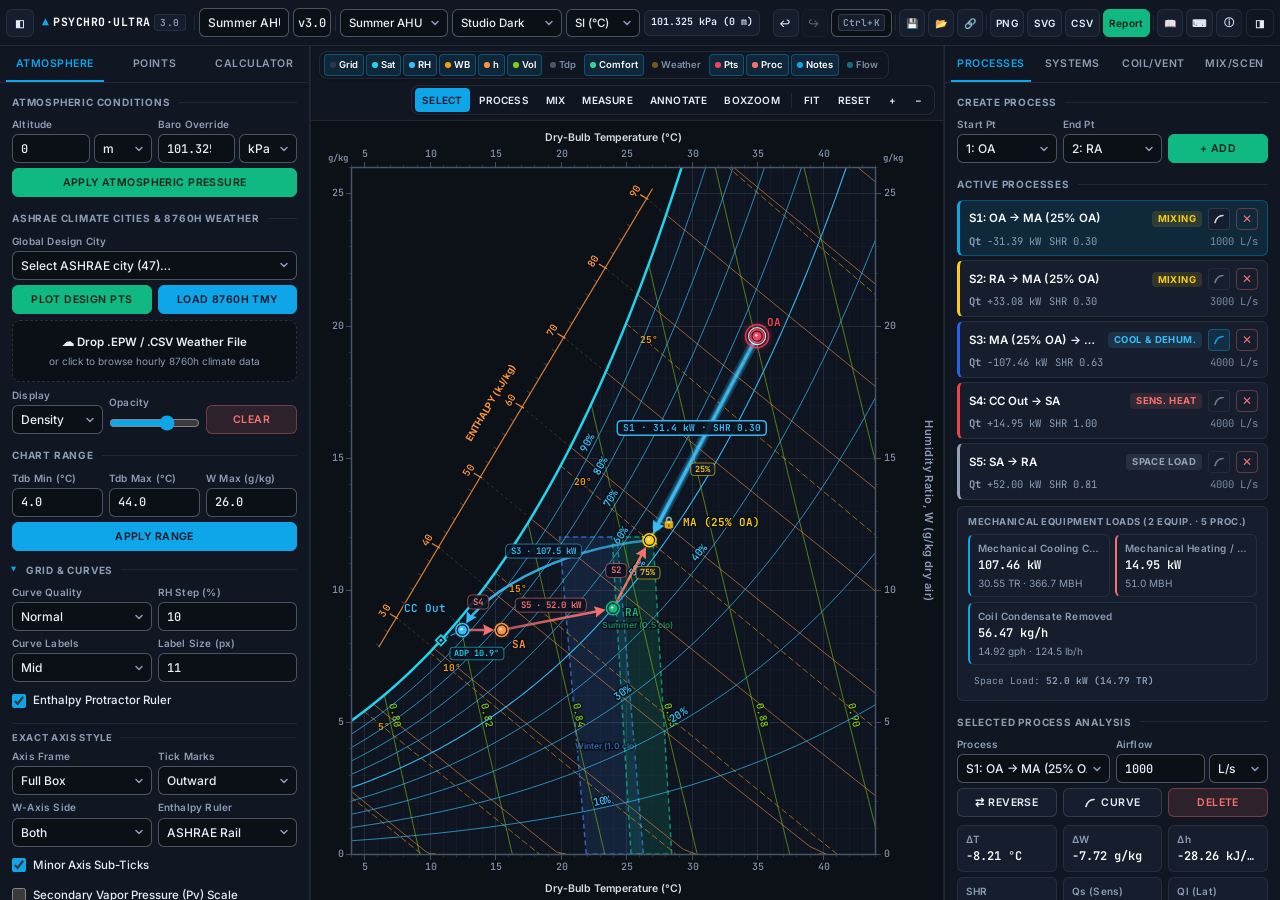
==== commit 2433f7a1: "Audit & upgrade comfort zones accuracy: ASHRAE 55-2023 SET/CE, TC 9.9 A1-A4 altitude derating, press" ====
--- a/index.html
+++ b/index.html
@@ -4811,40 +4811,51 @@
             </select>
           </div>
           <div class="field">
-            <label for="pmvLimit" title="ASHRAE 55 Predicted Mean Vote comfort threshold (±0.5 ≈ 10% PPD)">PMV Limit (±)</label>
-            <input id="pmvLimit" type="number" value="0.5" step="0.05" min="0.2" max="1.0" />
+            <label for="comfortStandard" title="ASHRAE 55-2023 applies relative air speed v_r, dynamic clothing I_cl,r, and Gagge 2-Node SET Cooling Effect for v > 0.1 m/s; ISO 7730 uses direct Fanger heat balance">Standard</label>
+            <select id="comfortStandard">
+              <option value="ashrae55" selected>ASHRAE 55-2023</option>
+              <option value="iso7730">ISO 7730</option>
+            </select>
           </div>
         </div>
         <div class="row3">
           <div class="field">
             <label for="pmvCloSummer" title="Summer clothing insulation in clo (0.50 = light indoor attire)">Sum Clo</label>
-            <input id="pmvCloSummer" type="number" value="0.50" step="0.05" min="0.2" max="1.5" />
+            <input id="pmvCloSummer" type="number" value="0.50" step="0.05" min="0.1" max="2.5" />
           </div>
           <div class="field">
             <label for="pmvCloWinter" title="Winter clothing insulation in clo (1.00 = indoor winter attire)">Win Clo</label>
-            <input id="pmvCloWinter" type="number" value="1.00" step="0.05" min="0.4" max="2.0" />
+            <input id="pmvCloWinter" type="number" value="1.00" step="0.05" min="0.1" max="2.5" />
           </div>
           <div class="field">
             <label for="pmvMet" title="Metabolic activity rate in met (1.1 = seated office work)">Met</label>
             <input id="pmvMet" type="number" value="1.1" step="0.1" min="0.7" max="4.0" />
           </div>
         </div>
-        <div class="row">
+        <div class="row3">
           <div class="field">
-            <label for="pmvVair" title="Relative indoor air velocity around occupants (m/s)">Air Vel (m/s)</label>
-            <input id="pmvVair" type="number" value="0.10" step="0.05" min="0.05" max="2.0" />
+            <label for="pmvVair" title="Average indoor air speed around occupants (ASHRAE 55 applies SET Cooling Effect above 0.10 m/s)">Air Vel (m/s)</label>
+            <input id="pmvVair" type="number" value="0.10" step="0.05" min="0.01" max="2.0" />
           </div>
           <div class="field">
-            <label for="pmvMrtOff" title="Mean Radiant Temperature offset relative to dry-bulb temperature (Tr − Tdb)">MRT Offset (°C)</label>
-            <input id="pmvMrtOff" type="number" value="0" step="0.5" min="-20" max="20" />
+            <label for="pmvMrtOff" title="Mean Radiant Temperature offset relative to dry-bulb temperature (Tr − Tdb)">MRT Off (°C)</label>
+            <input id="pmvMrtOff" type="number" value="0" step="0.5" min="-15" max="15" />
+          </div>
+          <div class="field">
+            <label for="pmvLimit" title="Predicted Mean Vote comfort threshold (±0.5 ≈ 10% PPD)">PMV (±)</label>
+            <input id="pmvLimit" type="number" value="0.5" step="0.05" min="0.1" max="1.5" />
           </div>
         </div>
         <div class="row chk-group">
-          <label class="chk-row" for="chkGivoni" title="Givoni Bioclimatic passive cooling, thermal mass, and natural ventilation zones">
+          <label class="chk-row full" for="chkComfortWCap" title="ASHRAE 55 Graphic Method upper humidity ratio cap (0.012 kg/kg ≈ 84 gr/lb); uncheck for Analytical Method without fixed W cap">
+            <input id="chkComfortWCap" type="checkbox" checked />
+            <span id="lblComfortWCap">Humidity Cap (W ≤ 12 g/kg)</span>
+          </label>
+          <label class="chk-row" for="chkGivoni" title="Givoni (1992) Bioclimatic passive cooling, thermal mass, and natural ventilation zones">
             <input id="chkGivoni" type="checkbox" />
             <span>Givoni Bioclimatic Zones</span>
           </label>
-          <label class="chk-row" for="chkDataCenter" title="ASHRAE TC 9.9 Data Center Recommended and Allowable A1–A4 IT thermal envelopes">
+          <label class="chk-row" for="chkDataCenter" title="ASHRAE TC 9.9 (2021) Data Center Recommended and Allowable A1–A4 IT thermal envelopes with altitude derating">
             <input id="chkDataCenter" type="checkbox" />
             <span>ASHRAE TC 9.9 Data Center</span>
           </label>
@@ -6078,7 +6089,7 @@
 <script>
 /* ============================================================================
    PsychroChart Ultra 3.0 — Compiled Single-File Bundle
-   Built: 2026-11-24T20:32:26.409Z
+   Built: 2026-11-24T21:19:13.509Z
    ============================================================================ */
 (() => {
 'use strict';
@@ -7658,10 +7669,11 @@
 /* ==================== MODULE: src/engine/comfort.js ==================== */
 /* ============================================================================
    PsychroChart Ultra 3.0 — Thermal Comfort, Bioclimatic & Building Science Engine
-   - ISO 7730:2005 / ASHRAE Standard 55 Analytical Fanger PMV/PPD Model
-   - Dynamic Altitude- & Parameter-Adaptive ASHRAE 55 Comfort Polygons
-   - Givoni Building Bioclimatic Chart (Passive & Low-Energy Strategies)
-   - ASHRAE TC 9.9 Data Center Thermal Envelopes (Recommended, A1, A2, A3)
+   - ISO 7730:2005/2025 Fanger PMV/PPD & ANSI/ASHRAE Standard 55-2020/2023
+     (Relative Air Speed v_r, Dynamic Clothing I_cl,r, & Gagge 2-Node SET / CE)
+   - Dynamic Altitude- & Parameter-Adaptive ASHRAE 55 / ISO 7730 Comfort Polygons
+   - Givoni (1992) Building Bioclimatic Chart (Pressure-Invariant Vapor Pressure)
+   - ASHRAE TC 9.9 (2021 5th Ed.) Data Center Envelopes (Rec, A1–A4 + >900 m Derating)
    - ASHRAE Standard 160 / ISO 13788 Mold & Surface Condensation Risk
    All internal coordinates strictly SI: T (°C), w (kg/kg), pPa (Pa).
    ============================================================================ */
@@ -7696,6 +7708,12 @@
       ? Psy.w_from_Tdp(Tdp, pPa)
       : wFromPv(Math.min(pwsPa(Tdp), pPa * 0.999), pPa)
   );
+
+  const invAltM = (pPa) => {
+    if (typeof Psy.invBaroAlt_m === 'function') return Psy.invBaroAlt_m(pPa);
+    if (!Number.isFinite(pPa) || pPa <= 0) return 0;
+    return 44330.769 * (1 - Math.pow(Math.min(1.2, pPa / 101325), 1 / 5.25588));
+  };
 
   const dewpointFromPv = (pv) => {
     if (typeof Psy.dewpoint_from_pv === 'function') return Psy.dewpoint_from_pv(pv);
@@ -7730,6 +7748,43 @@
     return Math.max(0, Math.min(w, wsatAt(Tdb, pPa)));
   };
 
+  /**
+   * Format clothing insulation cleanly preserving 0.05-clo steps (e.g. 0.5, 0.55, 1.0, 1.05).
+   */
+  const fmtClo = (clo) => {
+    const rounded = Math.round(Number(clo) * 100) / 100;
+    return Math.abs(rounded * 10 - Math.round(rounded * 10)) < 1e-6
+      ? rounded.toFixed(1)
+      : rounded.toFixed(2);
+  };
+
+  /**
+   * Find exact root T in [tMin, tMax] where fnA(T) === fnB(T) via bisection if they cross.
+   */
+  const findCurveCrossT = (fnA, fnB, tMin, tMax) => {
+    let lo = tMin;
+    let hi = tMax;
+    let fLo = fnA(lo) - fnB(lo);
+    let fHi = fnA(hi) - fnB(hi);
+    if (!Number.isFinite(fLo) || !Number.isFinite(fHi)) return null;
+    if (Math.abs(fLo) < 1e-9) return lo;
+    if (Math.abs(fHi) < 1e-9) return hi;
+    if (fLo * fHi > 0) return null;
+    for (let i = 0; i < 40; i++) {
+      const mid = 0.5 * (lo + hi);
+      const fMid = fnA(mid) - fnB(mid);
+      if (fLo * fMid <= 0) {
+        hi = mid;
+        fHi = fMid;
+      } else {
+        lo = mid;
+        fLo = fMid;
+      }
+      if (hi - lo < 1e-5) break;
+    }
+    return 0.5 * (lo + hi);
+  };
+
   const dedupPoly = (pts) => {
     const out = [];
     for (let i = 0; i < pts.length; i++) {
@@ -7749,6 +7804,24 @@
     }
     return out;
   };
+
+  /**
+   * Standard ray-casting point-in-polygon check on [T, w] vertex arrays.
+   */
+  function pointInPolygon(T, w, poly) {
+    if (!Array.isArray(poly) || poly.length < 3) return false;
+    let inside = false;
+    for (let i = 0, j = poly.length - 1; i < poly.length; j = i++) {
+      const xi = poly[i][0];
+      const yi = poly[i][1];
+      const xj = poly[j][0];
+      const yj = poly[j][1];
+      const intersect = ((yi > w) !== (yj > w)) &&
+        (T < ((xj - xi) * (w - yi)) / ((yj - yi) || 1e-15) + xi);
+      if (intersect) inside = !inside;
+    }
+    return inside;
+  }
 
   /**
    * Build a clean closed polygon from matched top and bottom functions over [tMin, tMax].
@@ -7790,7 +7863,322 @@
     return dedupPoly([...topPts, ...botPts]);
   };
 
-  /* ---- 1. ISO 7730 / ASHRAE Standard 55 Fanger PMV & PPD ---- */
+  /* ---- 1. ASHRAE 55-2020/2023 Normative Helpers & Gagge 2-Node SET ---- */
+
+  /**
+   * Relative air speed per ANSI/ASHRAE Standard 55-2020/2023 §5.3.2:
+   * vr = va + 0.3 * (met - 1.0) for met > 1.0.
+   */
+  function calcRelativeAirSpeed(vAir, met = 1.1) {
+    const v = Math.max(0, Number(vAir) || 0);
+    const m = Math.max(0.1, Number(met) || 1.1);
+    return m > 1.0 ? v + 0.3 * (m - 1.0) : v;
+  }
+
+  /**
+   * Dynamic clothing insulation per ANSI/ASHRAE Standard 55-2020/2023 §5.2.2.2:
+   * Icl,r = Icl * (0.6 + 0.4 / met) for met > 1.2.
+   */
+  function calcDynamicClo(clo, met = 1.1) {
+    const c = Math.max(0, Number(clo) || 0);
+    const m = Math.max(0.1, Number(met) || 1.1);
+    return m > 1.2 ? c * (0.6 + 0.4 / m) : c;
+  }
+
+  /**
+   * Gagge 2-Node Standard Effective Temperature (SET, °C) per ANSI/ASHRAE
+   * Standard 55-2020/2023 Normative Appendix D (60-minute physiological integration).
+   */
+  function calcSET(Tdb, rhPct, opts = {}) {
+    const ta = Number(Tdb);
+    const rh = Math.max(0, Math.min(100, Number(rhPct)));
+    const pPa = opts.pPa ?? 101325;
+    const tr = opts.mrt ?? (opts.mrtOffset !== undefined ? ta + opts.mrtOffset : ta);
+    const vel = Math.max(0.1, Number(opts.vAir ?? 0.1));
+    const met = Math.max(0.5, Number(opts.met ?? 1.1));
+    const clo = Math.max(0, Number(opts.clo ?? 0.5));
+    const wme = Number(opts.wme ?? 0);
+
+    const kClo = 0.25;
+    const bodyWeight = 69.9;
+    const bodySurfaceArea = 1.8258;
+    const metFactor = 58.2;
+    const sbc = 5.6697e-8;
+    const csw = 170.0;
+    const cdil = 120.0;
+    const cstr = 0.5;
+    const radFrac = 0.73; // Standing posture per ASHRAE 55 Appendix D Table D-1
+    const ltime = 60;
+
+    const pAtm = Math.max(0.3, pPa / 101325);
+    const vaporPressure = (rh / 100) * (pwsPa(ta) / 133.3223684); // torr (mmHg)
+
+    let tSkin = 33.7;
+    let tCore = 36.8;
+    let sbf = 6.3;
+    let alfa = 0.1;
+    let esk = 0.1 * met;
+
+    const rCl = 0.155 * clo;
+    const fAcl = 1.0 + 0.15 * clo;
+    const lr = 2.2 / pAtm;
+    const rm = met * metFactor;
+    let m = rm;
+    const w = wme * metFactor;
+    const wCrit = clo <= 0
+      ? 0.38 * Math.pow(vel, -0.29)
+      : 0.59 * Math.pow(vel, -0.08);
+    const iCl = clo <= 0 ? 1.0 : 0.45;
+
+    let chc = 3.0 * Math.pow(pAtm, 0.53);
+    const chcV = 8.600001 * Math.pow(vel * pAtm, 0.53);
+    if (chcV > chc) chc = chcV;
+    if (met > 0.85) {
+      const chcM = 5.66 * Math.pow(met - 0.85, 0.39) * Math.pow(pAtm, 0.53);
+      if (chcM > chc) chc = chcM;
+    }
+
+    let chr = 4.7;
+    let ctc = chr + chc;
+    let ra = 1.0 / (fAcl * ctc);
+    let top = (chr * tr + chc * ta) / ctc;
+    let tcl = top + (tSkin - top) / (ctc * (ra + rCl));
+    let tclOld = tcl;
+    let flag = true;
+    let dry = 0;
+    let pwet = 0.06;
+    let emax = 0;
+
+    for (let tim = 1; tim <= ltime; tim++) {
+      let it = 0;
+      do {
+        if (flag) {
+          tclOld = tcl;
+          const tMeanK = (tcl + tr) * 0.5 + 273.15;
+          chr = 4.0 * 0.95 * sbc * (tMeanK * tMeanK * tMeanK) * radFrac;
+          ctc = chr + chc;
+          ra = 1.0 / (fAcl * ctc);
+          top = (chr * tr + chc * ta) / ctc;
+        }
+        tcl = (ra * tSkin + rCl * top) / (ra + rCl);
+        flag = true;
+      } while (Math.abs(tcl - tclOld) > 0.01 && ++it < 60);
+      flag = false;
+
+      dry = (tSkin - top) / (ra + rCl);
+      const hfcs = (tCore - tSkin) * (5.28 + 1.163 * sbf);
+      const eres = 0.0023 * m * (44.0 - vaporPressure);
+      const cres = 0.0014 * m * (34.0 - ta);
+      const scr = m - hfcs - eres - cres - w;
+      const ssk = hfcs - dry - esk;
+
+      tSkin += (ssk * bodySurfaceArea) / (0.97 * alfa * bodyWeight * 60.0);
+      tCore += (scr * bodySurfaceArea) / (0.97 * (1.0 - alfa) * bodyWeight * 60.0);
+      const tBody = alfa * tSkin + (1.0 - alfa) * tCore;
+
+      const skSig = tSkin - 33.7;
+      const warmS = skSig > 0 ? skSig : 0;
+      const coldS = skSig < 0 ? -skSig : 0;
+      const cSig = tCore - 36.8;
+      const warmC = cSig > 0 ? cSig : 0;
+      const coldC = cSig < 0 ? -cSig : 0;
+      const bdSig = tBody - 36.49;
+      const warmB = bdSig > 0 ? bdSig : 0;
+
+      sbf = (6.3 + cdil * warmC) / (1.0 + cstr * coldS);
+      if (sbf > 90.0) sbf = 90.0;
+      if (sbf < 0.5) sbf = 0.5;
+
+      const regSw = Math.min(500.0, csw * warmB * Math.exp(warmS / 10.7));
+      const ersw = 0.68 * regSw;
+      const rea = 1.0 / (lr * fAcl * chc);
+      const recl = rCl / (lr * iCl);
+      emax = (pwsPa(tSkin) / 133.3223684 - vaporPressure) / (rea + recl);
+
+      const prsw = emax > 1e-9 ? ersw / emax : 0;
+      pwet = 0.06 + 0.94 * prsw;
+      const edif = pwet * emax - ersw;
+      if (pwet > wCrit) {
+        pwet = wCrit;
+        esk = wCrit * emax;
+      } else {
+        esk = ersw + edif;
+      }
+      if (emax < 0) {
+        pwet = wCrit;
+        esk = emax;
+      }
+
+      m = rm + 19.4 * coldS * coldC;
+      alfa = 0.0417737 + 0.7451833 / (sbf + 0.585417);
+    }
+
+    const hsk = dry + esk;
+    const chcS = met > 0.85 ? Math.max(3.0, 5.66 * Math.pow(met - 0.85, 0.39)) : 3.0;
+    const ctcS = chr + chcS;
+    const rCloS = Math.max(0.01, 1.52 / ((met - wme) + 0.6944) - 0.1835);
+    const rClS = 0.155 * rCloS;
+    const fAclS = 1.0 + kClo * rCloS;
+    const fClS = 1.0 / (1.0 + 0.155 * fAclS * ctcS * rCloS);
+    const imS = 0.45;
+    const iClS = (imS * (chcS / ctcS) * (1.0 - fClS)) / Math.max(1e-6, (chcS / ctcS) - fClS * imS);
+    const hd = 1.0 / (1.0 / (fAclS * ctcS) + rClS);
+    const he = 1.0 / (1.0 / (lr * fAclS * chcS) + rClS / (lr * iClS));
+
+    const pTorr = (T) => pwsPa(T) / 133.3223684;
+    const pSkinTorr = pTorr(tSkin);
+    const errFn = (tSet) => hsk - hd * (tSkin - tSet) - pwet * he * (pSkinTorr - 0.5 * pTorr(tSet));
+
+    let x = tSkin - hsk / hd;
+    for (let i = 0; i < 40; i++) {
+      const f0 = errFn(x);
+      const f1 = errFn(x + 1e-4);
+      const deriv = (f1 - f0) / 1e-4;
+      if (!Number.isFinite(deriv) || Math.abs(deriv) < 1e-9) break;
+      const dx = f0 / deriv;
+      x -= dx;
+      if (Math.abs(dx) < 1e-3) break;
+    }
+    return x;
+  }
+
+  /**
+   * Elevated Air Speed Cooling Effect (CE, °C) per ASHRAE 55-2020/2023 §5.3.3 / Appendix D.
+   * Finds CE >= 0 such that SET(ta - CE, tr - CE, 0.1, rh, met, cloEff) === SET(ta, tr, vr, rh, met, cloEff).
+   * Uses bracket-safeguarded secant iteration (converges to <0.001°C in 2-3 evaluations).
+   */
+  function calcCoolingEffect(Tdb, rhPct, opts = {}) {
+    const ta = Number(Tdb);
+    const rh = Math.max(0, Math.min(100, Number(rhPct)));
+    const pPa = opts.pPa ?? 101325;
+    const tr = opts.mrt ?? (opts.mrtOffset !== undefined ? ta + opts.mrtOffset : ta);
+    const vAir = Math.max(0, Number(opts.vAir ?? 0.1));
+    const met = Math.max(0.5, Number(opts.met ?? 1.1));
+    const clo = Math.max(0, Number(opts.clo ?? 0.5));
+    const wme = Number(opts.wme ?? 0);
+
+    const vr = opts.vr !== undefined ? opts.vr : calcRelativeAirSpeed(vAir, met);
+    const cloEff = opts.cloEff !== undefined ? opts.cloEff : calcDynamicClo(clo, met);
+    const stillV = 0.1;
+
+    const setActual = calcSET(ta, rh, { mrt: tr, vAir: vr, met, clo: cloEff, wme, pPa });
+    if (vAir <= stillV + 1e-9 || vr <= stillV + 1e-9) {
+      return { ce: 0, set: setActual };
+    }
+
+    const setStill0 = calcSET(ta, rh, { mrt: tr, vAir: stillV, met, clo: cloEff, wme, pPa });
+    const f0Init = setStill0 - setActual;
+    if (f0Init <= 1e-4) {
+      return { ce: 0, set: setActual };
+    }
+
+    const evalG = (ce) => calcSET(ta - ce, rh, { mrt: tr - ce, vAir: stillV, met, clo: cloEff, wme, pPa }) - setActual;
+
+    let lo = 0;
+    let hi = Infinity;
+    let x0 = 0;
+    let f0 = f0Init;
+    let x1 = Math.max(0.05, Math.min(20, f0Init));
+    let f1 = evalG(x1);
+    if (f1 > 0) lo = x1;
+    else hi = x1;
+
+    for (let i = 0; i < 14; i++) {
+      if (Math.abs(f1) <= 0.001) return { ce: x1, set: setActual };
+      let xNext;
+      const denom = f1 - f0;
+      if (Math.abs(denom) > 1e-9) {
+        xNext = x1 - (f1 * (x1 - x0)) / denom;
+      } else {
+        xNext = hi < Infinity ? 0.5 * (lo + hi) : Math.min(25, x1 + Math.max(0.5, f1));
+      }
+      if (!Number.isFinite(xNext) || xNext <= lo + 1e-6 || (hi < Infinity && xNext >= hi - 1e-6)) {
+        xNext = hi < Infinity ? 0.5 * (lo + hi) : Math.min(25, Math.max(x1 + 0.5, x1 + f1 * 1.2));
+      }
+      xNext = Math.max(0, Math.min(25, xNext));
+      if (Math.abs(xNext - x1) < 0.001) return { ce: xNext, set: setActual };
+
+      const fNext = evalG(xNext);
+      if (fNext > 0) {
+        if (xNext > lo) lo = xNext;
+      } else if (xNext < hi) {
+        hi = xNext;
+      }
+      x0 = x1;
+      f0 = f1;
+      x1 = xNext;
+      f1 = fNext;
+      if (hi < Infinity && hi - lo < 0.0015) return { ce: 0.5 * (lo + hi), set: setActual };
+    }
+    return { ce: hi < Infinity ? 0.5 * (lo + hi) : x1, set: setActual };
+  }
+
+  /**
+   * Core Fanger heat-balance equation (ISO 7730:2005/2025 Annex D & ASHRAE 55 Appendix B).
+   */
+  function rawFangerPMV(ta, tr, vel, rh, met, clo, wme, pPa) {
+    const pa = Math.min(pPa * 0.999, (rh / 100) * pwsPa(ta));
+    const icl = 0.155 * clo;
+    const m = met * 58.15;
+    const w = wme * 58.15;
+    const mw = m - w;
+
+    const fcl = icl <= 0.078 ? (1 + 1.29 * icl) : (1.05 + 0.645 * icl);
+    const hcf = 12.1 * Math.sqrt(Math.max(0, vel));
+    const taa = ta + 273.15;
+    const tra = tr + 273.15;
+
+    const tcla0 = taa + (35.5 - ta) / (3.5 * (6.45 * icl + 0.1));
+    const p1 = icl * fcl;
+    const p2 = p1 * 3.96;
+    const p3 = p1 * 100;
+    const p4 = p1 * taa;
+    const p5 = (35.7 + 273.15) - 0.028 * mw + p2 * Math.pow(tra / 100, 4);
+
+    let xn = tcla0 / 100;
+    let xf = xn;
+    let hc = hcf;
+    const eps = 1e-7;
+
+    for (let iter = 0; iter < 150; iter++) {
+      xf = 0.5 * (xf + xn);
+      const hcn = 2.38 * Math.pow(Math.abs(100 * xf - taa), 0.25);
+      hc = hcf > hcn ? hcf : hcn;
+      xn = (p5 + p4 * hc - p2 * Math.pow(xf, 4)) / (100 + p3 * hc);
+      if (Math.abs(xn - xf) <= eps) break;
+    }
+
+    const tcl = 100 * xn - 273.15;
+    const hcnFinal = 2.38 * Math.pow(Math.abs(tcl - ta), 0.25);
+    hc = hcf > hcnFinal ? hcf : hcnFinal;
+
+    const hl1 = 3.05 * 0.001 * (5733 - 6.99 * mw - pa);
+    const hl2 = mw > 58.15 ? 0.42 * (mw - 58.15) : 0;
+    const hl3 = 1.7 * 0.00001 * m * (5867 - pa);
+    const hl4 = 0.0014 * m * (34 - ta);
+    const hl5 = 3.96 * fcl * (Math.pow(xn, 4) - Math.pow(tra / 100, 4));
+    const hl6 = fcl * hc * (tcl - ta);
+
+    const ts = 0.303 * Math.exp(-0.036 * m) + 0.028;
+    const pmv = ts * (mw - hl1 - hl2 - hl3 - hl4 - hl5 - hl6);
+    const pmv2 = pmv * pmv;
+    const ppd = 100 - 95 * Math.exp(-0.03353 * pmv2 * pmv2 - 0.2179 * pmv2);
+    return { pmv, ppd };
+  }
+
+  function pmvSensationLabel(pmv, pmvLimit = 0.5) {
+    if (pmv < -2.5) return 'Cold';
+    if (pmv < -1.5) return 'Cool';
+    if (pmv < -0.5) return 'Slightly Cool';
+    if (pmv <= 0.5) {
+      return Math.abs(pmv) <= pmvLimit ? 'Neutral (Comfort)' : 'Neutral';
+    }
+    if (pmv <= 1.5) return 'Slightly Warm';
+    if (pmv <= 2.5) return 'Warm';
+    return 'Hot';
+  }
+
+  /* ---- 2. ISO 7730 / ASHRAE Standard 55-2023 Analytical PMV & PPD ---- */
   function calcPMV(Tdb, rhPct, opts = {}) {
     const ta = Number(Tdb);
     const rh = Math.max(0, Math.min(100, Number(rhPct)));
@@ -7801,142 +8189,209 @@
     const clo = Math.max(0, opts.clo ?? 0.5);
     const wme = opts.wme ?? 0;
     const pmvLimit = opts.pmvLimit ?? 0.5;
-
-    // Partial water vapor pressure in Pa
-    const pa = Math.min(pPa * 0.999, (rh / 100) * pwsPa(ta));
-
-    // Clothing thermal insulation (m²·K/W), metabolic rate & external work (W/m²)
-    const icl = 0.155 * clo;
-    const m = met * 58.15;
-    const w = wme * 58.15;
-    const mw = m - w;
-
-    // Clothing surface area factor fcl
-    const fcl = icl <= 0.078 ? (1 + 1.29 * icl) : (1.05 + 0.645 * icl);
-
-    // Forced convective heat transfer coefficient
-    const hcf = 12.1 * Math.sqrt(vAir);
-
-    // Absolute air & mean radiant temperatures (K)
-    const taa = ta + 273.15;
-    const tra = mrt + 273.15;
-
-    // Iterative solution for clothing surface temperature tcl (ISO 7730 Annex D / ASHRAE 55 App. B)
-    const tcla0 = taa + (35.5 - ta) / (3.5 * (6.45 * icl + 0.1));
-    const p1 = icl * fcl;
-    const p2 = p1 * 3.96;
-    const p3 = p1 * 100;
-    const p4 = p1 * taa;
-    const p5 = (35.7 + 273.15) - 0.028 * mw + p2 * Math.pow(tra / 100, 4);
-
-    let xn = tcla0 / 100;
-    let xf = xn;
-    let hc = hcf;
-    const eps = 1e-7; // 1e-5 °C convergence in (K / 100) units
-
-    for (let iter = 0; iter < 150; iter++) {
-      xf = 0.5 * (xf + xn);
-      const hcn = 2.38 * Math.pow(Math.abs(100 * xf - taa), 0.25);
-      hc = hcf > hcn ? hcf : hcn;
-      xn = (p5 + p4 * hc - p2 * Math.pow(xf, 4)) / (100 + p3 * hc);
-      if (Math.abs(xn - xf) <= eps) break;
-    }
-
-    const tcl = 100 * xn - 273.15;
-    const hcnFinal = 2.38 * Math.pow(Math.abs(tcl - ta), 0.25);
-    hc = hcf > hcnFinal ? hcf : hcnFinal;
-
-    // Six heat-loss terms per ISO 7730 Annex D / ASHRAE 55 Appendix B (W/m²)
-    const hl1 = 3.05 * 0.001 * (5733 - 6.99 * mw - pa);
-    const hl2 = mw > 58.15 ? 0.42 * (mw - 58.15) : 0;
-    const hl3 = 1.7 * 0.00001 * m * (5867 - pa);
-    const hl4 = 0.0014 * m * (34 - ta);
-    const hl5 = 3.96 * fcl * (Math.pow(xn, 4) - Math.pow(tra / 100, 4));
-    const hl6 = fcl * hc * (tcl - ta);
-
-    // Thermal sensation transfer coefficient & PMV / PPD
-    const ts = 0.303 * Math.exp(-0.036 * m) + 0.028;
-    const pmv = ts * (mw - hl1 - hl2 - hl3 - hl4 - hl5 - hl6);
-    const pmv2 = pmv * pmv;
-    const ppd = 100 - 95 * Math.exp(-0.03353 * pmv2 * pmv2 - 0.2179 * pmv2);
-
-    let sensation;
-    if (pmv < -2.5) sensation = 'Cold';
-    else if (pmv < -1.5) sensation = 'Cool';
-    else if (pmv < -0.5) sensation = 'Slightly Cool';
-    else if (pmv <= 0.5) sensation = 'Neutral (Comfort)';
-    else if (pmv <= 1.5) sensation = 'Slightly Warm';
-    else if (pmv <= 2.5) sensation = 'Warm';
-    else sensation = 'Hot';
+    // Direct calcPMV defaults to ISO 7730:2005 (raw v_ar/clo); pass standard:'ashrae55' for ASHRAE 55-2023
+    const standard = opts.standard === 'ashrae55' ? 'ashrae55' : 'iso7730';
+
+    let vr = vAir;
+    let cloEff = clo;
+    let ce = 0;
+    let set = null;
+    let elevatedAirSpeed = false;
+    let core;
+
+    if (standard === 'ashrae55') {
+      vr = calcRelativeAirSpeed(vAir, met);
+      cloEff = calcDynamicClo(clo, met);
+      if (vAir > 0.1 + 1e-9 && vr > 0.1 + 1e-9) {
+        elevatedAirSpeed = true;
+        const ceRes = calcCoolingEffect(ta, rh, { mrt, vAir, vr, met, clo, cloEff, wme, pPa });
+        ce = ceRes.ce;
+        set = ceRes.set;
+        core = rawFangerPMV(ta - ce, mrt - ce, 0.1, rh, met, cloEff, wme, pPa);
+      } else {
+        core = rawFangerPMV(ta, mrt, vr, rh, met, cloEff, wme, pPa);
+        if (opts.includeSET) {
+          set = calcSET(ta, rh, { mrt, vAir: Math.max(0.1, vr), met, clo: cloEff, wme, pPa });
+        }
+      }
+    } else {
+      core = rawFangerPMV(ta, mrt, vAir, rh, met, clo, wme, pPa);
+      if (opts.includeSET) {
+        set = calcSET(ta, rh, { mrt, vAir: Math.max(0.1, vAir), met, clo, wme, pPa });
+      }
+    }
+
+    const pmv = core.pmv;
+    const ppd = core.ppd;
+    const sensation = pmvSensationLabel(pmv, pmvLimit);
 
     return {
       pmv,
       ppd,
       sensation,
-      compliant: Math.abs(pmv) <= pmvLimit
+      compliant: Math.abs(pmv) <= pmvLimit,
+      vr,
+      cloEff,
+      ce,
+      set,
+      standard,
+      elevatedAirSpeed
     };
   }
 
-  /* ---- 2. Dynamic ASHRAE Standard 55 Comfort Polygon ---- */
+  /* ---- 3. Dynamic ASHRAE Standard 55 / ISO 7730 Comfort Polygon ---- */
+  function resolveComfortWMax(opts = {}) {
+    if (opts.wMax !== undefined && opts.wMax !== null && Number.isFinite(Number(opts.wMax))) {
+      return Math.max(0.002, Number(opts.wMax));
+    }
+    return opts.capHumidity === false ? 0.030 : 0.012;
+  }
+
   function generateASHRAE55Polygon(pPa = 101325, opts = {}) {
     const clo = opts.clo ?? 0.5;
     const met = opts.met ?? 1.1;
     const vAir = opts.vAir ?? 0.1;
     const mrtOffset = opts.mrtOffset ?? 0;
     const pmvLimit = Math.max(0.05, opts.pmvLimit ?? 0.5);
-    const wMax = opts.wMax ?? 0.012;
+    const wMax = resolveComfortWMax(opts);
     const wMin = Math.max(0, opts.wMin ?? 0);
     const wme = opts.wme ?? 0;
-    const steps = 12;
-
-    const pmvAtTW = (T, w) => {
+    const standard = opts.standard ?? 'ashrae55';
+    const isElevated = standard === 'ashrae55' && vAir > 0.1 + 1e-9;
+    const steps = isElevated ? 6 : 12;
+    const vrEff = standard === 'ashrae55' ? calcRelativeAirSpeed(vAir, met) : vAir;
+    const cloEff = standard === 'ashrae55' ? calcDynamicClo(clo, met) : clo;
+
+    const pmvStillAtTW = (T, w) => {
       const wEff = Math.min(w, wsatAt(T, pPa));
       const rhPct = rhFromTw(T, wEff, pPa) * 100;
-      return calcPMV(T, rhPct, {
+      return rawFangerPMV(T, T + mrtOffset, isElevated ? 0.1 : vrEff, rhPct, met, cloEff, wme, pPa).pmv;
+    };
+
+    const pmvAtTW = (T, w) => {
+      if (!isElevated) return pmvStillAtTW(T, w);
+      const wEff = Math.min(w, wsatAt(T, pPa));
+      const rhPct = rhFromTw(T, wEff, pPa) * 100;
+      const ce = calcCoolingEffect(T, rhPct, {
         mrt: T + mrtOffset,
         vAir,
+        vr: vrEff,
         met,
         clo,
+        cloEff,
         wme,
-        pPa,
-        pmvLimit
-      }).pmv;
+        pPa
+      }).ce;
+      return rawFangerPMV(T - ce, T + mrtOffset - ce, 0.1, rhPct, met, cloEff, wme, pPa).pmv;
     };
 
-    const solveT = (w, targetPMV) => {
-      let lo = 5;
-      let hi = 40;
-      if (pmvAtTW(lo, w) > targetPMV) lo = -15;
-      if (pmvAtTW(hi, w) < targetPMV) hi = 55;
-      if (pmvAtTW(lo, w) >= targetPMV) return lo;
-      if (pmvAtTW(hi, w) <= targetPMV) return hi;
-
-      for (let iter = 0; iter < 40; iter++) {
+    const solveStillT = (w, targetPMV, guess = null) => {
+      let lo = guess !== null ? Math.max(-60, guess - 4) : 5;
+      let hi = guess !== null ? Math.min(80, guess + 4) : 40;
+      while (pmvStillAtTW(lo, w) > targetPMV && lo > -60) {
+        hi = lo;
+        lo = Math.max(-60, lo - 15);
+      }
+      while (pmvStillAtTW(hi, w) < targetPMV && hi < 80) {
+        lo = hi;
+        hi = Math.min(80, hi + 15);
+      }
+      if (pmvStillAtTW(lo, w) >= targetPMV) return lo;
+      if (pmvStillAtTW(hi, w) <= targetPMV) return hi;
+      for (let iter = 0; iter < 36; iter++) {
         const mid = 0.5 * (lo + hi);
-        if (pmvAtTW(mid, w) < targetPMV) lo = mid;
+        if (pmvStillAtTW(mid, w) < targetPMV) lo = mid;
         else hi = mid;
+        if (hi - lo <= 1e-4) break;
       }
       return 0.5 * (lo + hi);
     };
 
+    const solveT = (w, targetPMV, guess = null) => {
+      if (!isElevated) return solveStillT(w, targetPMV, guess);
+
+      // Safeguarded secant solver for elevated air speed (converges in ~2 evaluations per vertex)
+      let x0;
+      if (guess !== null && Number.isFinite(guess)) {
+        x0 = Math.max(-60, Math.min(80, guess));
+      } else {
+        const tStill = solveStillT(w, targetPMV, null);
+        const rhGuess = rhFromTw(tStill, Math.min(w, wsatAt(tStill, pPa)), pPa) * 100;
+        const ceGuess = calcCoolingEffect(tStill, rhGuess, {
+          mrt: tStill + mrtOffset, vAir, vr: vrEff, met, clo, cloEff, wme, pPa
+        }).ce;
+        x0 = Math.max(-60, Math.min(80, tStill + ceGuess));
+      }
+
+      let f0 = pmvAtTW(x0, w) - targetPMV;
+      if (Math.abs(f0) <= 0.002) return x0;
+
+      let lo = f0 < 0 ? x0 : -60;
+      let hi = f0 > 0 ? x0 : 80;
+      let x1 = Math.max(-60, Math.min(80, x0 - f0 / 0.28));
+      if (Math.abs(x1 - x0) < 0.05) x1 = Math.max(-60, Math.min(80, x0 + (f0 < 0 ? 0.5 : -0.5)));
+      let f1 = pmvAtTW(x1, w) - targetPMV;
+      if (f1 < 0 && x1 > lo) lo = x1;
+      if (f1 > 0 && x1 < hi) hi = x1;
+
+      for (let iter = 0; iter < 12; iter++) {
+        if (Math.abs(f1) <= 0.002 || hi - lo <= 0.005) return x1;
+        let xNext;
+        const denom = f1 - f0;
+        if (Math.abs(denom) > 1e-6) {
+          xNext = x1 - (f1 * (x1 - x0)) / denom;
+        } else {
+          xNext = 0.5 * (lo + hi);
+        }
+        if (!Number.isFinite(xNext) || xNext <= lo + 1e-4 || xNext >= hi - 1e-4) {
+          xNext = (lo > -59 && hi < 79) ? 0.5 * (lo + hi) : Math.max(-60, Math.min(80, x1 - f1 / 0.28));
+        }
+        xNext = Math.max(-60, Math.min(80, xNext));
+        if (Math.abs(xNext - x1) <= 0.004) return xNext;
+
+        const fNext = pmvAtTW(xNext, w) - targetPMV;
+        if (fNext < 0 && xNext > lo) lo = xNext;
+        if (fNext > 0 && xNext < hi) hi = xNext;
+        x0 = x1;
+        f0 = f1;
+        x1 = xNext;
+        f1 = fNext;
+      }
+      return x1;
+    };
+
     const leftUp = [];
     const rightDown = [];
+    let lastTL = null;
+    let prevTL = null;
+    let lastTR = null;
+    let prevTR = null;
 
     for (let i = 0; i <= steps; i++) {
       const w = wMin + ((wMax - wMin) * i) / steps;
-      const tL = solveT(w, -pmvLimit);
+      const guessL = lastTL !== null
+        ? (prevTL !== null ? lastTL + (lastTL - prevTL) : lastTL)
+        : null;
+      const tL = solveT(w, -pmvLimit, guessL);
+      prevTL = lastTL;
+      lastTL = tL;
       const wL = Math.max(0, Math.min(w, wsatAt(tL, pPa)));
       leftUp.push([tL, wL]);
     }
 
     for (let i = steps; i >= 0; i--) {
       const w = wMin + ((wMax - wMin) * i) / steps;
-      const tR = solveT(w, pmvLimit);
+      const guessR = lastTR !== null
+        ? (prevTR !== null ? lastTR + (lastTR - prevTR) : lastTR)
+        : null;
+      const tR = solveT(w, pmvLimit, guessR);
+      prevTR = lastTR;
+      lastTR = tR;
       const wR = Math.max(0, Math.min(w, wsatAt(tR, pPa)));
       rightDown.push([tR, wR]);
     }
 
-    // If left upper corner hits saturation below wMax, trace the saturation arc to wMax
+    // If left upper corner hits saturation below wMax, trace saturation arc cleanly to wMax (<= 0.5°C chord)
     const topArc = [];
     const lastL = leftUp[leftUp.length - 1];
     const firstR = rightDown[0];
@@ -7944,7 +8399,7 @@
       const tdpMax = dewpointFromPv(pvFromW(wMax, pPa));
       const tArcEnd = Math.min(firstR[0], tdpMax);
       if (tArcEnd > lastL[0] + 1e-3) {
-        const arcSteps = 6;
+        const arcSteps = Math.max(8, Math.ceil((tArcEnd - lastL[0]) / 0.5));
         for (let k = 1; k <= arcSteps; k++) {
           const T = lastL[0] + ((tArcEnd - lastL[0]) * k) / arcSteps;
           const w = Math.min(wMax, wsatAt(T, pPa));
@@ -7956,18 +8411,21 @@
     return dedupPoly([...leftUp, ...topArc, ...rightDown]);
   }
 
-  /* ---- 3. Summer & Winter ASHRAE 55 Zones ---- */
+  /* ---- 4. Summer & Winter ASHRAE 55 / ISO 7730 Zones ---- */
   function getSummerWinterZones(pPa = 101325, comfortOpts = {}) {
     const cloSummer = comfortOpts.cloSummer ?? 0.5;
     const cloWinter = comfortOpts.cloWinter ?? 1.0;
+    const wMax = resolveComfortWMax(comfortOpts);
     const shared = {
       met: comfortOpts.met ?? 1.1,
       vAir: comfortOpts.vAir ?? 0.1,
       mrtOffset: comfortOpts.mrtOffset ?? 0,
       pmvLimit: comfortOpts.pmvLimit ?? 0.5,
-      wMax: comfortOpts.wMax ?? 0.012,
+      wMax,
+      capHumidity: comfortOpts.capHumidity !== false,
       wMin: comfortOpts.wMin ?? 0,
-      wme: comfortOpts.wme ?? 0
+      wme: comfortOpts.wme ?? 0,
+      standard: comfortOpts.standard ?? 'ashrae55'
     };
 
     const summerPoly = generateASHRAE55Polygon(pPa, { ...shared, clo: cloSummer });
@@ -7976,14 +8434,14 @@
     return {
       summer: {
         id: 'summer',
-        label: `Summer (${cloSummer.toFixed(1)} clo)`,
+        label: `Summer (${fmtClo(cloSummer)} clo)`,
         poly: summerPoly,
         fill: 'rgba(16, 185, 129, 0.14)',
         stroke: 'rgba(16, 185, 129, 0.72)'
       },
       winter: {
         id: 'winter',
-        label: `Winter (${cloWinter.toFixed(1)} clo)`,
+        label: `Winter (${fmtClo(cloWinter)} clo)`,
         poly: winterPoly,
         fill: 'rgba(59, 130, 246, 0.12)',
         stroke: 'rgba(59, 130, 246, 0.70)'
@@ -7991,117 +8449,172 @@
     };
   }
 
-  /* ---- 4. Givoni Building Bioclimatic Chart Zones ---- */
-  function getGivoniZones(pPa = 101325) {
-    const tdp12 = dewpointFromPv(pvFromW(0.012, pPa));
-
-    // Natural Ventilation: high airspeed cooling up to ~32°C, moderate RH (<=80% RH, <=16 g/kg, Twb<=23°C)
-    const natVentPoly = buildBandPolygon(
-      20, 32, 1.5, [25],
-      (T) => Math.min(wFromRH(T, 80, pPa), 0.016, wFromTwb(T, 23.0, pPa)),
-      () => 0.004,
-      pPa
-    );
-
-    // High Thermal Mass: diurnal thermal flywheel 20..36°C, low-moderate humidity ratio
-    const thermalMassPoly = buildBandPolygon(
-      20, 36, 2.0, [31.5],
-      (T) => Math.min(wFromRH(T, 80, pPa), 0.012, wFromTwb(T, 21.5, pPa)),
-      () => 0.002,
-      pPa
-    );
-
-    // Direct Evaporative Cooling: hot-arid corridor along Twb 11..21.5°C, T up to 42°C
-    const directEvapPoly = buildBandPolygon(
-      24, 42, 2.0, [30.5, 31.5],
-      (T) => Math.min(0.012, wFromTwb(T, 21.5, pPa)),
-      (T) => Math.max(0.0005, wFromTwb(T, 11.0, pPa)),
-      pPa
-    );
-
-    // Indirect Evaporative Cooling: sensible evap extending to 44°C & higher Twb (23.5°C)
-    const indirectEvapPoly = buildBandPolygon(
-      26, 44, 2.0, [30.5, 33.8],
-      (T) => Math.min(0.014, wFromTwb(T, 23.5, pPa)),
-      (T) => Math.max(0.0005, wFromTwb(T, 11.0, pPa)),
-      pPa
-    );
-
-    // Passive Solar Heating: cool/cold sunny 11..20°C
-    const passiveSolarPoly = buildBandPolygon(
-      11, 20, 1.0, [tdp12],
-      (T) => Math.min(0.012, wsatAt(T, pPa)),
-      () => 0,
-      pPa
-    );
-
-    // Active Dehumidification: warm humid above W = 0.012, T 20..28°C
-    const activeDehumPoly = buildBandPolygon(
-      20, 28, 1.0, [],
-      (T) => Math.min(0.024, wsatAt(T, pPa)),
-      (T) => Math.min(0.012, wsatAt(T, pPa)),
-      pPa
-    );
+  /* ---- 5. Givoni (1992) Building Bioclimatic Chart Zones (Pressure-Invariant Pv) ---- */
+  // Reference sea-level vapor partial pressures matching Givoni (1992) mmHg/kPa limits:
+  // 12 g/kg SL = 1918 Pa (~14.4 mmHg), 16 g/kg SL = 2541 Pa (~19.1 mmHg),
+  // 14 g/kg SL = 2231 Pa (~16.7 mmHg), 4 g/kg SL = 647 Pa, 2 g/kg SL = 325 Pa, 0.5 g/kg SL = 81 Pa.
+  const GIVONI_PV_12 = pvFromW(0.012, 101325);
+  const GIVONI_PV_14 = pvFromW(0.014, 101325);
+  const GIVONI_PV_16 = pvFromW(0.016, 101325);
+  const GIVONI_PV_04 = pvFromW(0.004, 101325);
+  const GIVONI_PV_02 = pvFromW(0.002, 101325);
+  const GIVONI_PV_005 = pvFromW(0.0005, 101325);
+
+  function buildGivoniZoneSpecs(pPa = 101325) {
+    const w12 = wFromPv(GIVONI_PV_12, pPa);
+    const w14 = wFromPv(GIVONI_PV_14, pPa);
+    const w16 = wFromPv(GIVONI_PV_16, pPa);
+    const w04 = wFromPv(GIVONI_PV_04, pPa);
+    const w02 = wFromPv(GIVONI_PV_02, pPa);
+    const w005 = wFromPv(GIVONI_PV_005, pPa);
+    const wDehumCap = 0.030;
 
     return [
       {
         id: 'indirect_evap',
         label: 'Indirect Evaporative Cooling',
         shortLabel: 'Indirect Evap',
-        poly: indirectEvapPoly,
+        tMin: 26,
+        tMax: 44,
         fill: 'rgba(99, 102, 241, 0.09)',
-        stroke: 'rgba(99, 102, 241, 0.58)'
+        stroke: 'rgba(99, 102, 241, 0.58)',
+        // IEC cools sensibly at constant W: valid down to arid floor (no Twb >= 11°C floor)
+        topFn: (T) => Math.min(w14, wFromTwb(T, 23.5, pPa)),
+        botFn: () => w005,
+        extraTs: [
+          findCurveCrossT(() => w14, (T) => wFromTwb(T, 23.5, pPa), 26, 44)
+        ]
       },
       {
         id: 'direct_evap',
         label: 'Direct Evaporative Cooling',
         shortLabel: 'Direct Evap',
-        poly: directEvapPoly,
+        tMin: 24,
+        tMax: 42,
         fill: 'rgba(14, 165, 233, 0.11)',
-        stroke: 'rgba(14, 165, 233, 0.65)'
+        stroke: 'rgba(14, 165, 233, 0.65)',
+        // DEC follows wet-bulb corridor Twb 11..21.5°C up to pv12 cap
+        topFn: (T) => Math.min(w12, wFromTwb(T, 21.5, pPa)),
+        botFn: (T) => Math.max(w005, wFromTwb(T, 11.0, pPa)),
+        extraTs: [
+          findCurveCrossT(() => w12, (T) => wFromTwb(T, 21.5, pPa), 24, 42),
+          findCurveCrossT(() => w005, (T) => wFromTwb(T, 11.0, pPa), 24, 42)
+        ]
       },
       {
         id: 'thermal_mass',
         label: 'High Thermal Mass',
         shortLabel: 'Thermal Mass',
-        poly: thermalMassPoly,
+        tMin: 20,
+        tMax: 36,
         fill: 'rgba(245, 158, 11, 0.10)',
-        stroke: 'rgba(245, 158, 11, 0.65)'
+        stroke: 'rgba(245, 158, 11, 0.65)',
+        topFn: (T) => Math.min(wFromRH(T, 80, pPa), w12, wFromTwb(T, 21.5, pPa)),
+        botFn: () => w02,
+        extraTs: [
+          findCurveCrossT((T) => wFromRH(T, 80, pPa), () => w12, 20, 36),
+          findCurveCrossT(() => w12, (T) => wFromTwb(T, 21.5, pPa), 20, 36)
+        ]
       },
       {
         id: 'nat_vent',
         label: 'Natural Ventilation',
         shortLabel: 'Nat. Vent',
-        poly: natVentPoly,
+        tMin: 20,
+        tMax: 32,
         fill: 'rgba(6, 182, 212, 0.11)',
-        stroke: 'rgba(6, 182, 212, 0.68)'
+        stroke: 'rgba(6, 182, 212, 0.68)',
+        topFn: (T) => Math.min(wFromRH(T, 80, pPa), w16, wFromTwb(T, 23.0, pPa)),
+        botFn: () => w04,
+        extraTs: [
+          findCurveCrossT((T) => wFromRH(T, 80, pPa), () => w16, 20, 32),
+          findCurveCrossT(() => w16, (T) => wFromTwb(T, 23.0, pPa), 20, 32),
+          findCurveCrossT((T) => wFromRH(T, 80, pPa), (T) => wFromTwb(T, 23.0, pPa), 20, 32)
+        ]
       },
       {
         id: 'passive_solar',
         label: 'Passive Solar Heating',
         shortLabel: 'Passive Solar',
-        poly: passiveSolarPoly,
+        tMin: 11,
+        tMax: 20,
         fill: 'rgba(249, 115, 22, 0.11)',
-        stroke: 'rgba(249, 115, 22, 0.68)'
+        stroke: 'rgba(249, 115, 22, 0.68)',
+        topFn: (T) => Math.min(w12, wsatAt(T, pPa)),
+        botFn: () => 0,
+        extraTs: [
+          dewpointFromPv(GIVONI_PV_12)
+        ]
       },
       {
         id: 'active_dehum',
         label: 'Active Dehumidification',
         shortLabel: 'Dehumidify',
-        poly: activeDehumPoly,
+        tMin: 20,
+        tMax: 28,
         fill: 'rgba(236, 72, 153, 0.11)',
-        stroke: 'rgba(236, 72, 153, 0.65)'
+        stroke: 'rgba(236, 72, 153, 0.65)',
+        topFn: (T) => Math.min(wDehumCap, wsatAt(T, pPa)),
+        botFn: (T) => Math.min(w12, wsatAt(T, pPa)),
+        extraTs: [
+          findCurveCrossT(() => wDehumCap, (T) => wsatAt(T, pPa), 20, 28)
+        ]
       }
     ];
   }
 
-  /* ---- 5. ASHRAE TC 9.9 Data Center Thermal Guidelines ---- */
-  const TC99_SPECS = [
+  function getGivoniZones(pPa = 101325) {
+    const specs = buildGivoniZoneSpecs(pPa);
+    return specs.map((s) => ({
+      id: s.id,
+      label: s.label,
+      shortLabel: s.shortLabel,
+      poly: buildBandPolygon(s.tMin, s.tMax, 0.5, s.extraTs, s.topFn, s.botFn, pPa),
+      fill: s.fill,
+      stroke: s.stroke
+    }));
+  }
+
+  function evaluateGivoniZones(T, w, pPa = 101325) {
+    const tVal = Number(T);
+    const wVal = Math.max(0, Number(w));
+    const ws = wsatAt(tVal, pPa);
+    if (wVal > ws + 1e-6) return [];
+
+    const specs = buildGivoniZoneSpecs(pPa);
+    const epsT = 1e-6;
+    const epsW = 1e-6;
+    const hits = [];
+    for (let i = 0; i < specs.length; i++) {
+      const s = specs[i];
+      if (tVal < s.tMin - epsT || tVal > s.tMax + epsT) continue;
+      const wTop = Math.max(0, Math.min(ws, s.topFn(tVal)));
+      const wBot = Math.max(0, Math.min(wTop, s.botFn(tVal)));
+      if (wTop > wBot + 1e-7 && wVal >= wBot - epsW && wVal <= wTop + epsW) {
+        hits.push({ id: s.id, label: s.label, shortLabel: s.shortLabel });
+      }
+    }
+    return hits;
+  }
+
+  /* ---- 6. ASHRAE TC 9.9 (2021 5th Ed.) Data Center Thermal Envelopes ---- */
+  // Includes Recommended + Allowable Classes A1–A4 with mandatory >900 m altitude Tmax derating.
+  const TC99_BASE_SPECS = [
+    {
+      id: 'tc99_a4',
+      name: 'Class A4',
+      label: 'ASHRAE TC 9.9 Class A4',
+      tMin: 5, tMax: 45, dpMin: -12, dpMax: 24, rhMin: 8, rhMax: 90,
+      derateMPerC: 125,
+      fill: 'rgba(100, 116, 139, 0.05)',
+      stroke: 'rgba(100, 116, 139, 0.42)'
+    },
     {
       id: 'tc99_a3',
       name: 'Class A3',
       label: 'ASHRAE TC 9.9 Class A3',
       tMin: 5, tMax: 40, dpMin: -12, dpMax: 24, rhMin: 8, rhMax: 85,
+      derateMPerC: 175,
       fill: 'rgba(148, 163, 184, 0.06)',
       stroke: 'rgba(148, 163, 184, 0.48)'
     },
@@ -8110,6 +8623,7 @@
       name: 'Class A2',
       label: 'ASHRAE TC 9.9 Class A2',
       tMin: 10, tMax: 35, dpMin: -12, dpMax: 21, rhMin: 8, rhMax: 80,
+      derateMPerC: 300,
       fill: 'rgba(168, 85, 247, 0.07)',
       stroke: 'rgba(168, 85, 247, 0.54)'
     },
@@ -8118,6 +8632,7 @@
       name: 'Class A1',
       label: 'ASHRAE TC 9.9 Class A1',
       tMin: 15, tMax: 32, dpMin: -12, dpMax: 17, rhMin: 8, rhMax: 80,
+      derateMPerC: 300,
       fill: 'rgba(56, 189, 248, 0.09)',
       stroke: 'rgba(56, 189, 248, 0.64)'
     },
@@ -8126,13 +8641,34 @@
       name: 'Recommended',
       label: 'ASHRAE TC 9.9 Recommended',
       tMin: 18, tMax: 27, dpMin: -9, dpMax: 15, rhMin: 0, rhMax: 60,
+      derateMPerC: 0,
       fill: 'rgba(16, 185, 129, 0.16)',
       stroke: 'rgba(16, 185, 129, 0.85)'
     }
   ];
 
-  function getDataCenterZones(pPa = 101325) {
-    return TC99_SPECS.map((spec) => {
+  function getEffectiveTC99Specs(pPa = 101325, opts = {}) {
+    const altM = Math.max(0, Math.min(3050, invAltM(pPa)));
+    const excessAlt = altM > 900 ? (altM - 900) : 0;
+    const recRhMax = Number.isFinite(Number(opts.recRhMax)) ? Number(opts.recRhMax) : 60;
+
+    return TC99_BASE_SPECS.map((spec) => {
+      const derateC = (excessAlt > 0 && spec.derateMPerC > 0) ? (excessAlt / spec.derateMPerC) : 0;
+      const tMaxEff = Math.max(spec.tMin + 1, spec.tMax - derateC);
+      const rhMaxEff = spec.id === 'tc99_rec' ? recRhMax : spec.rhMax;
+      return {
+        ...spec,
+        tMax: tMaxEff,
+        rhMax: rhMaxEff,
+        derateC,
+        altM
+      };
+    });
+  }
+
+  function getDataCenterZones(pPa = 101325, opts = {}) {
+    const specs = getEffectiveTC99Specs(pPa, opts);
+    return specs.map((spec) => {
       const wDpMax = wFromTdp(spec.dpMax, pPa);
       const wDpMin = wFromTdp(spec.dpMin, pPa);
 
@@ -8148,7 +8684,7 @@
       const poly = buildBandPolygon(
         spec.tMin,
         spec.tMax,
-        1.0,
+        0.5,
         extraTs,
         (T) => Math.min(wDpMax, wFromRH(T, spec.rhMax, pPa)),
         (T) => (spec.rhMin > 0 ? Math.max(wDpMin, wFromRH(T, spec.rhMin, pPa)) : wDpMin),
@@ -8157,7 +8693,10 @@
 
       return {
         id: spec.id,
+        name: spec.name,
         label: spec.label,
+        tMax: spec.tMax,
+        derateC: spec.derateC,
         poly,
         fill: spec.fill,
         stroke: spec.stroke
@@ -8165,7 +8704,7 @@
     });
   }
 
-  /* ---- 6. ASHRAE 160 Mold & Surface Condensation Risk ---- */
+  /* ---- 7. ASHRAE 160 Mold & Surface Condensation Risk ---- */
   function calcMoldCondensationRisk(Tdb, w, pPa = 101325, surfaceT = Tdb - 3) {
     const tAir = Number(Tdb);
     const wVal = Math.max(0, Number(w));
@@ -8208,7 +8747,7 @@
     };
   }
 
-  /* ---- 7. Combined Point Comfort, Data Center & Building Science Evaluation ---- */
+  /* ---- 8. Combined Point Comfort, Data Center, Givoni & Mold Evaluation ---- */
   function evaluatePointZones(T, w, pPa = 101325, comfortOpts = {}) {
     const tVal = Number(T);
     const wVal = Math.max(0, Number(w));
@@ -8218,15 +8757,17 @@
     const vAir = comfortOpts.vAir ?? 0.1;
     const mrtOffset = comfortOpts.mrtOffset ?? 0;
     const pmvLimit = comfortOpts.pmvLimit ?? 0.5;
-    const wMax = comfortOpts.wMax ?? 0.012;
+    const wMax = resolveComfortWMax(comfortOpts);
     const wMin = Math.max(0, comfortOpts.wMin ?? 0);
     const cloSummer = comfortOpts.cloSummer ?? 0.5;
     const cloWinter = comfortOpts.cloWinter ?? 1.0;
     const wme = comfortOpts.wme ?? 0;
+    const standard = comfortOpts.standard ?? 'ashrae55';
+    const includeSET = Boolean(comfortOpts.includeSET);
     const mrt = comfortOpts.mrt ?? (tVal + mrtOffset);
 
-    const summer = calcPMV(tVal, rhPct, { mrt, vAir, met, clo: cloSummer, wme, pPa, pmvLimit });
-    const winter = calcPMV(tVal, rhPct, { mrt, vAir, met, clo: cloWinter, wme, pPa, pmvLimit });
+    const summer = calcPMV(tVal, rhPct, { mrt, vAir, met, clo: cloSummer, wme, pPa, pmvLimit, standard, includeSET });
+    const winter = calcPMV(tVal, rhPct, { mrt, vAir, met, clo: cloWinter, wme, pPa, pmvLimit, standard, includeSET });
 
     const inHumidityBand = wVal >= wMin - 1e-6 && wVal <= wMax + 1e-6;
     const inSummerComfort = summer.compliant && inHumidityBand;
@@ -8235,11 +8776,12 @@
     const mold = calcMoldCondensationRisk(tVal, wVal, pPa, comfortOpts.surfaceT);
     const Tdp = mold.Tdp;
 
-    // Match tightest ASHRAE TC 9.9 class (Recommended -> A1 -> A2 -> A3)
+    // Match tightest ASHRAE TC 9.9 class (Recommended -> A1 -> A2 -> A3 -> A4) with altitude derating
+    const tcSpecs = getEffectiveTC99Specs(pPa, comfortOpts);
     const eps = 1e-6;
     let dataCenterClass = null;
-    for (let i = TC99_SPECS.length - 1; i >= 0; i--) {
-      const s = TC99_SPECS[i];
+    for (let i = tcSpecs.length - 1; i >= 0; i--) {
+      const s = tcSpecs[i];
       if (
         tVal >= s.tMin - eps && tVal <= s.tMax + eps &&
         Tdp >= s.dpMin - eps && Tdp <= s.dpMax + eps &&
@@ -8250,24 +8792,104 @@
       }
     }
 
+    const givoniZones = evaluateGivoniZones(tVal, wVal, pPa);
+
     return {
       summer,
       winter,
       dataCenterClass,
+      givoniZones,
       mold,
       inSummerComfort,
-      inWinterComfort
+      inWinterComfort,
+      inHumidityBand,
+      wMax
     };
   }
 
+  /**
+   * Canonical active-season thermal comfort evaluator shared across Left Panel,
+   * Points Table PMV dots, Modals, and HTML/CSV Reports — guarantees 100% consistent
+   * PMV, PPD, compliance, and humidity-cap reporting everywhere.
+   */
+  function evaluateActiveComfort(T, w, pPa = 101325, comfortCfg = {}) {
+    const mode = comfortCfg.mode || 'both';
+    const cloSummer = comfortCfg.cloSummer ?? 0.5;
+    const cloWinter = comfortCfg.cloWinter ?? 1.0;
+    const ev = evaluatePointZones(T, w, pPa, comfortCfg);
+
+    let season = 'summer';
+    if (mode === 'winter') {
+      season = 'winter';
+    } else if (mode === 'summer') {
+      season = 'summer';
+    } else {
+      // 'both' or 'none': evaluate against combined Summer + Winter comfort envelope;
+      // pick compliant season first, otherwise closer |PMV| to neutral.
+      if (ev.inWinterComfort && !ev.inSummerComfort) {
+        season = 'winter';
+      } else if (ev.inSummerComfort && !ev.inWinterComfort) {
+        season = 'summer';
+      } else {
+        season = Math.abs(ev.winter.pmv) < Math.abs(ev.summer.pmv) ? 'winter' : 'summer';
+      }
+    }
+
+    const active = season === 'winter' ? ev.winter : ev.summer;
+    const inComfort = season === 'winter' ? ev.inWinterComfort : ev.inSummerComfort;
+    const seasonTag = season === 'winter'
+      ? `Win ${fmtClo(cloWinter)} clo`
+      : `Sum ${fmtClo(cloSummer)} clo`;
+
+    let reason = active.sensation;
+    if (!inComfort && active.compliant && !ev.inHumidityBand) {
+      reason = `Humid (W > ${(ev.wMax * 1000).toFixed(0)} g/kg)`;
+    }
+
+    return {
+      pmv: active.pmv,
+      ppd: active.ppd,
+      sensation: active.sensation,
+      compliant: inComfort,
+      inComfort,
+      pmvCompliant: active.compliant,
+      inHumidityBand: ev.inHumidityBand,
+      wMax: ev.wMax,
+      season,
+      seasonTag,
+      reason,
+      vr: active.vr,
+      cloEff: active.cloEff,
+      ce: active.ce,
+      set: active.set,
+      standard: active.standard,
+      elevatedAirSpeed: active.elevatedAirSpeed,
+      summer: ev.summer,
+      winter: ev.winter,
+      inSummerComfort: ev.inSummerComfort,
+      inWinterComfort: ev.inWinterComfort,
+      dataCenterClass: ev.dataCenterClass,
+      givoniZones: ev.givoniZones,
+      mold: ev.mold
+    };
+  }
+
   return {
+    calcRelativeAirSpeed,
+    calcDynamicClo,
+    calcSET,
+    calcCoolingEffect,
     calcPMV,
     generateASHRAE55Polygon,
     getSummerWinterZones,
     getGivoniZones,
+    evaluateGivoniZones,
     getDataCenterZones,
     calcMoldCondensationRisk,
-    evaluatePointZones
+    evaluatePointZones,
+    evaluateActiveComfort,
+    pointInPolygon,
+    fmtClo
   };
 })();
 
@@ -9533,6 +10155,7 @@
    All internal helpers are encapsulated inside the Weather IIFE so single-file
    bundling cannot produce top-level identifier collisions.
    ============================================================================ */
+
 
 
 
@@ -10913,6 +11536,8 @@
         coolPct: 0,
         dehumHours: 0,
         dehumPct: 0,
+        humidHours: 0,
+        humidPct: 0,
         heatHours: 0,
         heatPct: 0,
         economizerHours: 0,
@@ -10939,15 +11564,110 @@
       };
     }
 
-    // Comfort & HVAC zone thresholds (ASHRAE 55 / economizer / evap defaults)
-    const tComfMin = Number.isFinite(opts.tMin) ? opts.tMin : 20.0;
-    const tComfMax = Number.isFinite(opts.tMax) ? opts.tMax : 26.5;
-    const wComfMax = Number.isFinite(opts.wMax) ? opts.wMax : 0.012;
-    const wComfMin = Number.isFinite(opts.wMin) ? opts.wMin : 0.0;
-    const hComfMax = Number.isFinite(opts.hMax) ? opts.hMax : Psy.h_kJkg(tComfMax, wComfMax);
-    const coolThresholdT = Number.isFinite(opts.coolT) ? opts.coolT : 26.0;
-    const heatThresholdT = Number.isFinite(opts.heatT) ? opts.heatT : 19.5;
+    // Dynamic ASHRAE 55 / ISO 7730 comfort polygon partition (or explicit custom box override)
+    const useExplicitBox = Number.isFinite(opts.tMin) || Number.isFinite(opts.tMax);
+    const wComfMax = Number.isFinite(opts.wMax)
+      ? Math.max(0.002, opts.wMax)
+      : (opts.capHumidity === false ? 0.030 : 0.012);
+    const wComfMin = Number.isFinite(opts.wMin) ? Math.max(0, opts.wMin) : 0.0;
     const baseDegreeT = Number.isFinite(opts.baseT) ? opts.baseT : 18.3;
+
+    // Explicit box fallback bounds (when caller supplies custom tMin/tMax overrides)
+    const tBoxMin = Number.isFinite(opts.tMin) ? opts.tMin : 20.0;
+    const tBoxMax = Number.isFinite(opts.tMax) ? opts.tMax : 26.5;
+    const coolThresholdT = Number.isFinite(opts.coolT) ? opts.coolT : tBoxMax;
+    const heatThresholdT = Number.isFinite(opts.heatT) ? opts.heatT : tBoxMin;
+
+    // Build active comfort polygon(s) and fast horizontal-slice boundary LUT for heating/cooling partition
+    const activePolys = [];
+    const polyBBoxes = [];
+    const LUT_N = 128;
+    const tLoLUT = new Float64Array(LUT_N + 1);
+    const tHiLUT = new Float64Array(LUT_N + 1);
+
+    if (!useExplicitBox && Comfort && typeof Comfort.getSummerWinterZones === 'function') {
+      const sw = Comfort.getSummerWinterZones(p, opts);
+      const cMode = opts.mode || 'both';
+      if (cMode === 'summer') {
+        if (sw?.summer?.poly?.length >= 3) activePolys.push(sw.summer.poly);
+      } else if (cMode === 'winter') {
+        if (sw?.winter?.poly?.length >= 3) activePolys.push(sw.winter.poly);
+      } else {
+        if (sw?.winter?.poly?.length >= 3) activePolys.push(sw.winter.poly);
+        if (sw?.summer?.poly?.length >= 3) activePolys.push(sw.summer.poly);
+      }
+    }
+
+    const usePolys = activePolys.length > 0;
+    if (usePolys) {
+      let globalMinT = Infinity;
+      let globalMaxT = -Infinity;
+      for (let k = 0; k < activePolys.length; k++) {
+        const poly = activePolys[k];
+        let minT = Infinity, maxT = -Infinity, minW = Infinity, maxW = -Infinity;
+        for (let j = 0; j < poly.length; j++) {
+          const ptT = poly[j][0];
+          const ptW = poly[j][1];
+          if (ptT < minT) minT = ptT;
+          if (ptT > maxT) maxT = ptT;
+          if (ptW < minW) minW = ptW;
+          if (ptW > maxW) maxW = ptW;
+        }
+        polyBBoxes.push({ minT, maxT, minW, maxW });
+        if (minT < globalMinT) globalMinT = minT;
+        if (maxT > globalMaxT) globalMaxT = maxT;
+      }
+
+      const spanAtW = (poly, wVal) => {
+        let minX = Infinity;
+        let maxX = -Infinity;
+        const n = poly.length;
+        for (let i = 0, j = n - 1; i < n; j = i++) {
+          const x0 = poly[j][0], y0 = poly[j][1];
+          const x1 = poly[i][0], y1 = poly[i][1];
+          if ((y0 <= wVal && y1 >= wVal) || (y1 <= wVal && y0 >= wVal)) {
+            if (Math.abs(y1 - y0) < 1e-12) {
+              if (x0 < minX) minX = x0;
+              if (x0 > maxX) maxX = x0;
+              if (x1 < minX) minX = x1;
+              if (x1 > maxX) maxX = x1;
+            } else {
+              const x = x0 + ((wVal - y0) / (y1 - y0)) * (x1 - x0);
+              if (x < minX) minX = x;
+              if (x > maxX) maxX = x;
+            }
+          }
+        }
+        return minX <= maxX ? [minX, maxX] : null;
+      };
+
+      const wSpan = Math.max(1e-6, wComfMax - wComfMin);
+      let prevLo = globalMinT;
+      let prevHi = globalMaxT;
+      for (let idx = 0; idx <= LUT_N; idx++) {
+        const wSample = wComfMin + (wSpan * idx) / LUT_N;
+        let lo = Infinity;
+        let hi = -Infinity;
+        for (let k = 0; k < activePolys.length; k++) {
+          const sp = spanAtW(activePolys[k], wSample);
+          if (sp) {
+            if (sp[0] < lo) lo = sp[0];
+            if (sp[1] > hi) hi = sp[1];
+          }
+        }
+        if (lo <= hi) {
+          tLoLUT[idx] = lo;
+          tHiLUT[idx] = hi;
+          prevLo = lo;
+          prevHi = hi;
+        } else {
+          tLoLUT[idx] = prevLo;
+          tHiLUT[idx] = prevHi;
+        }
+      }
+    }
+
+    const invWComfSpan = 1 / Math.max(1e-6, wComfMax - wComfMin);
 
     // Precompute exact ASHRAE Eq. 35 numerator term for Twb = 20.0°C evaporative boundary:
     // Because Twb(T, w, p) is strictly increasing with w, Twb < 20°C iff w < w_from_TTwb(T, 20°C, p).
@@ -10962,6 +11682,7 @@
     let comfortHours = 0;
     let coolHours = 0;
     let dehumHours = 0;
+    let humidHours = 0;
     let heatHours = 0;
     let economizerHours = 0;
     let evapHours = 0;
@@ -10996,18 +11717,54 @@
       const rhFrac = rhFracFromTw(T, w, p);
       rhSum += rhFrac * 100;
 
-      // Zone analytics
-      if (T >= tComfMin && T <= tComfMax && w <= wComfMax && w >= wComfMin) {
-        comfortHours++;
-      }
-      if (T > coolThresholdT || h > hComfMax) {
-        coolHours++;
-      }
+      // Exact non-overlapping thermal comfort / heating / cooling partition
+      if (usePolys) {
+        let inComfort = false;
+        if (w >= wComfMin - 1e-7 && w <= wComfMax + 1e-7) {
+          let wQuery = w;
+          if (wQuery <= wComfMin + 1e-8) wQuery = Math.min(wComfMax - 1e-8, wComfMin + 1e-8);
+          else if (wQuery >= wComfMax - 1e-8) wQuery = Math.max(wComfMin + 1e-8, wComfMax - 1e-8);
+          for (let k = 0; k < activePolys.length; k++) {
+            const bb = polyBBoxes[k];
+            if (T >= bb.minT - 1e-6 && T <= bb.maxT + 1e-6 && w <= bb.maxW + 1e-6) {
+              if (Comfort.pointInPolygon(T, wQuery, activePolys[k])) {
+                inComfort = true;
+                break;
+              }
+            }
+          }
+        }
+
+        if (inComfort) {
+          comfortHours++;
+        } else {
+          const f = clamp((w - wComfMin) * invWComfSpan, 0, 1) * LUT_N;
+          const i0 = Math.min(LUT_N - 1, Math.floor(f));
+          const frac = f - i0;
+          const tLoRef = tLoLUT[i0] + (tLoLUT[i0 + 1] - tLoLUT[i0]) * frac;
+          const tHiRef = tHiLUT[i0] + (tHiLUT[i0 + 1] - tHiLUT[i0]) * frac;
+          if (T < tLoRef) {
+            heatHours++;
+          } else if (T > tHiRef || w > wComfMax) {
+            coolHours++;
+          }
+        }
+      } else {
+        const inComfort = T >= tBoxMin && T <= tBoxMax && w <= wComfMax && w >= wComfMin;
+        if (inComfort) {
+          comfortHours++;
+        } else if (T < heatThresholdT) {
+          heatHours++;
+        } else if (T > coolThresholdT || w > wComfMax) {
+          coolHours++;
+        }
+      }
+
       if (w > wComfMax) {
         dehumHours++;
       }
-      if (T < heatThresholdT) {
-        heatHours++;
+      if (w < 0.004) {
+        humidHours++;
       }
       if (T >= 10.0 && T <= 21.0 && w <= 0.0115) {
         economizerHours++;
@@ -11071,6 +11828,8 @@
       coolPct: pct(coolHours),
       dehumHours,
       dehumPct: pct(dehumHours),
+      humidHours,
+      humidPct: pct(humidHours),
       heatHours,
       heatPct: pct(heatHours),
       economizerHours,
@@ -11128,6 +11887,7 @@
 
 
 
+
 function createStore() {
   const MAX_HISTORY = 100;
   const AUTOSAVE_KEY = 'psychro_ultra_v3_autosave';
@@ -11167,6 +11927,8 @@
 
   const DEFAULT_COMFORT = {
     mode: 'both',
+    standard: 'ashrae55',
+    capHumidity: true,
     cloSummer: 0.5,
     cloWinter: 1.0,
     met: 1.1,
@@ -12418,6 +13180,19 @@
     autosave();
   }
 
+  function recomputeWeatherBins() {
+    if (
+      Array.isArray(state.weather.records) &&
+      state.weather.records.length > 0 &&
+      Weather &&
+      typeof Weather.computePsychroBins === 'function'
+    ) {
+      state.weather.bins = Weather.computePsychroBins(state.weather.records, state.pPa, state.comfort);
+      return true;
+    }
+    return false;
+  }
+
   function setAtmosphere(pPa, altM, pOverride = null, recordHistory = true) {
     const hasOverride = pOverride != null && pOverride !== '' && Number.isFinite(Number(pOverride));
     let resolvedP;
@@ -12449,7 +13224,9 @@
     state.pOverride = hasOverride ? resolvedP : null;
 
     recomputeDerived();
-
+    const rebinned = recomputeWeatherBins();
+
+    if (rebinned) emit('weather-changed', { weather: state.weather });
     emit('base-dirty', { reason: 'atmosphere' });
     emit('overlay-dirty', { reason: 'atmosphere' });
     emit('change', { reason: 'atmosphere', pPa: state.pPa, altM: state.altM });
@@ -12572,6 +13349,12 @@
   function setComfort(patch = {}) {
     if (!patch || typeof patch !== 'object') return;
     if ('mode' in patch && patch.mode != null) state.comfort.mode = String(patch.mode);
+    if ('standard' in patch && (patch.standard === 'ashrae55' || patch.standard === 'iso7730')) {
+      state.comfort.standard = patch.standard;
+    }
+    if ('capHumidity' in patch) {
+      state.comfort.capHumidity = Boolean(patch.capHumidity);
+    }
     if ('cloSummer' in patch && Number.isFinite(Number(patch.cloSummer))) {
       state.comfort.cloSummer = CoreDOM.clamp(Number(patch.cloSummer), 0.1, 2.5);
     }
@@ -12591,6 +13374,8 @@
       state.comfort.pmvLimit = CoreDOM.clamp(Number(patch.pmvLimit), 0.1, 1.5);
     }
 
+    const rebinned = recomputeWeatherBins();
+    if (rebinned) emit('weather-changed', { weather: state.weather });
     emit('base-dirty', { reason: 'comfort' });
     emit('change', { reason: 'comfort' });
     autosave();
@@ -12653,6 +13438,9 @@
       state.weather.records = Array.isArray(weatherData.records) ? weatherData.records : [];
     }
     if ('bins' in weatherData) state.weather.bins = weatherData.bins ?? null;
+    else if ('records' in weatherData && state.weather.records.length > 0) {
+      recomputeWeatherBins();
+    }
     if ('mode' in weatherData && weatherData.mode != null) state.weather.mode = String(weatherData.mode);
     if ('opacity' in weatherData && Number.isFinite(Number(weatherData.opacity))) {
       state.weather.opacity = CoreDOM.clamp(Number(weatherData.opacity), 0.05, 1);
@@ -13657,6 +14445,34 @@
   return { minT, maxT, minW, maxW };
 }
 
+function _BR_polyHorizontalSpan(poly, wVal) {
+  if (!poly || poly.length < 3) return null;
+  let minT = Infinity;
+  let maxT = -Infinity;
+  const n = poly.length;
+  for (let i = 0, j = n - 1; i < n; j = i++) {
+    const p0 = poly[j];
+    const p1 = poly[i];
+    const x0 = Array.isArray(p0) ? p0[0] : p0.T;
+    const y0 = Array.isArray(p0) ? p0[1] : p0.w;
+    const x1 = Array.isArray(p1) ? p1[0] : p1.T;
+    const y1 = Array.isArray(p1) ? p1[1] : p1.w;
+    if ((y0 <= wVal && y1 >= wVal) || (y1 <= wVal && y0 >= wVal)) {
+      if (Math.abs(y1 - y0) < 1e-12) {
+        if (x0 < minT) minT = x0;
+        if (x0 > maxT) maxT = x0;
+        if (x1 < minT) minT = x1;
+        if (x1 > maxT) maxT = x1;
+      } else {
+        const t = x0 + ((wVal - y0) / (y1 - y0)) * (x1 - x0);
+        if (t < minT) minT = t;
+        if (t > maxT) maxT = t;
+      }
+    }
+  }
+  return minT <= maxT ? [minT, maxT] : null;
+}
+
 /**
  * Liang-Barsky exact line segment clipper against [left, right] x [top, bottom].
  * Returns { x1, y1, x2, y2 } or null if completely outside.
@@ -14607,9 +15423,10 @@
         if (!Number.isFinite(topRightW)) topRightW = bounds.maxW;
         const tag = z.id === 'tc99_a1' ? 'A1'
           : (z.id === 'tc99_a2' ? 'A2'
-            : (z.id === 'tc99_a3' ? 'A3' : (z.label || '')));
-        const tx = this.xc(bounds.maxT) - 4 * dpi;
-        const ty = Math.max(rect.y + 14 * dpi, this.yc(topRightW) + 14 * dpi);
+            : (z.id === 'tc99_a3' ? 'A3'
+              : (z.id === 'tc99_a4' ? 'A4' : (z.label || ''))));
+        const tx = CoreDOM.clamp(this.xc(bounds.maxT) - 4 * dpi, rect.x + 24 * dpi, rect.x + rect.w - 4 * dpi);
+        const ty = CoreDOM.clamp(this.yc(topRightW) + 14 * dpi, rect.y + 14 * dpi, rect.y + rect.h - 14 * dpi);
         this._textHalo(
           ctx,
           tag,
@@ -14668,20 +15485,19 @@
       ctx.stroke();
       ctx.restore();
 
-      const [cT] = _BR_polyCentroid(z.poly);
+      // Exact interior horizontal slice at staggered W so label stays strictly inside polygon even at pmvLimit <= 0.2
+      const [cT, cW] = _BR_polyCentroid(z.poly);
       const bounds = _BR_polyBounds(z.poly);
-      const tSpan = Math.max(0.5, bounds.maxT - bounds.minT);
-      const tPad = Math.min(0.4, tSpan * 0.18);
-      const lblT = isSummer
-        ? CoreDOM.clamp(cT + 0.8, bounds.minT + tPad, bounds.maxT - tPad)
-        : CoreDOM.clamp(cT - 0.8, bounds.minT + tPad, bounds.maxT - tPad);
-      const wCap = Math.min(bounds.maxW - 0.0008, Psy.wsat_at(lblT, pPa) * 0.92);
-      const wFloor = bounds.minW + 0.0008;
-      const targetW = isSummer ? 0.0088 : 0.0042;
-      const lblW = wCap > wFloor ? CoreDOM.clamp(targetW, wFloor, wCap) : (bounds.minW + bounds.maxW) * 0.5;
+      const wSpan = Math.max(1e-4, bounds.maxW - bounds.minW);
+      const wFrac = list.length > 1 ? (isSummer ? 0.72 : 0.34) : 0.54;
+      const wPad = Math.min(0.0008, wSpan * 0.15);
+      const lblW = CoreDOM.clamp(bounds.minW + wSpan * wFrac, bounds.minW + wPad, bounds.maxW - wPad);
+      const span = _BR_polyHorizontalSpan(z.poly, lblW);
+      const lblT = span ? 0.5 * (span[0] + span[1]) : cT;
+      const finalW = span ? lblW : cW;
       const lblText = z.label || (isSummer ? 'Summer' : 'Winter');
       const lx = this.xc(lblT);
-      const ly = this.yc(lblW);
+      const ly = this.yc(finalW);
 
       this._textHalo(
         ctx,
@@ -19534,6 +20350,7 @@
 
 
 
+
 const Exporter = (() => {
   /* --------------------------------------------------------------------------
      Internal Constants & Unit Conversion Helpers (SI internal -> SI/IP display)
@@ -19546,6 +20363,7 @@
   const KW_PER_TR = 3.516852842066667;         // 1 Ton Refrigeration = 3.51685 kW
   const LB_PER_KG = 2.2046226218487757;
   const FT_PER_M = 3.280839895013123;
+  const FPM_PER_MPS = 196.8503937007874;       // 1 m/s = 196.85 fpm
   const GRAINS_PER_LB = 7000;
   const RDA = 287.042;                         // J/(kg·K) dry air (ASHRAE 2021)
 
@@ -19787,13 +20605,15 @@
   }
 
   /* --------------------------------------------------------------------------
-     ISO 7730 / ASHRAE 55 PMV/PPD & Mold Risk Adapter
+     ISO 7730 / ASHRAE 55-2023 PMV/PPD & Mold Risk Adapter
      -------------------------------------------------------------------------- */
   function getComfortConfig(st) {
     const c = st.comfort || {};
     const mrtOff = Number.isFinite(c.mrtOffset) ? c.mrtOffset : (Number.isFinite(c.mrtOff) ? c.mrtOff : 0);
     return {
       mode: c.mode ?? st.comfortMode ?? st.comfortZone ?? 'both',
+      standard: c.standard === 'iso7730' ? 'iso7730' : 'ashrae55',
+      capHumidity: c.capHumidity !== false,
       cloSummer: Number.isFinite(c.cloSummer) ? c.cloSummer : 0.5,
       cloWinter: Number.isFinite(c.cloWinter) ? c.cloWinter : 1.0,
       met: Number.isFinite(c.met) ? c.met : 1.1,
@@ -19806,265 +20626,64 @@
     };
   }
 
-  function solveFangerPMV(Tdb, w, pPa, { clo = 0.5, met = 1.1, vAir = 0.1, mrtOff = 0, pmvLimit = 0.5 } = {}) {
-    // Call canonical Comfort.calcPMV(Tdb, rhPct, opts) first
-    try {
-      const rh = rhFrac(Tdb, w, pPa) * 100;
-      const tr = Tdb + mrtOff;
-      let res = null;
-      if (typeof Comfort?.calcPMV === 'function') {
-        res = Comfort.calcPMV(Tdb, rh, { mrt: tr, vAir, met, clo, pPa, pmvLimit });
-      }
-      if (res && Number.isFinite(res.pmv)) {
-        const pmv = res.pmv;
-        const ppd = Number.isFinite(res.ppd) ? res.ppd : (100 - 95 * Math.exp(-0.03353 * Math.pow(pmv, 4) - 0.2179 * pmv * pmv));
-        return {
-          pmv,
-          ppd,
-          compliant: Math.abs(pmv) <= pmvLimit && w <= 0.012,
-          sensation: res.sensation || pmvSensationLabel(pmv)
-        };
-      }
-    } catch (_) {
-      // Fall through to exact built-in ISO 7730 solver
-    }
-
-    const M = met * 58.15;
-    const Wext = 0;
-    const MW = M - Wext;
-    const Icl = clo * 0.155;
-    const fcl = Icl <= 0.078 ? (1.00 + 1.290 * Icl) : (1.05 + 0.645 * Icl);
-    const hcf = 12.1 * Math.sqrt(Math.max(0.05, vAir));
-    const ta = Tdb;
-    const tr = Tdb + mrtOff;
-    const pa = pvFromW(w, pPa);
-    const taa = ta + 273;
-    const tra = tr + 273;
-    const tcla = taa + (35.5 - ta) / (3.5 * (6.45 * Icl + 0.1));
-    const p1 = Icl * fcl;
-    const p2 = p1 * 3.96;
-    const p3 = p1 * 100;
-    const p4 = p1 * taa;
-    const p5 = 308.7 - 0.028 * MW + p2 * Math.pow(tra / 100, 4);
-
-    let xn = tcla / 100;
-    let xf = xn;
-    let hc = hcf;
-    for (let iter = 0; iter < 120; iter++) {
-      xf = 0.5 * (xf + xn);
-      const hcn = 2.38 * Math.pow(Math.abs(100 * xf - taa), 0.25);
-      hc = Math.max(hcf, hcn);
-      xn = (p5 + p4 * hc - p2 * Math.pow(xf, 4)) / (100 + p3 * hc);
-      if (Math.abs(xn - xf) < 1e-5) break;
-    }
-    const tcl = 100 * xn - 273;
-    const hl1 = 3.05e-3 * (5733 - 6.99 * MW - pa);
-    const hl2 = MW > 58.15 ? 0.42 * (MW - 58.15) : 0;
-    const hl3 = 1.7e-5 * M * (5867 - pa);
-    const hl4 = 0.0014 * M * (34 - ta);
-    const hl5 = 3.96 * fcl * (Math.pow(xn, 4) - Math.pow(tra / 100, 4));
-    const hl6 = fcl * hc * (tcl - ta);
-    const ts = 0.303 * Math.exp(-0.036 * M) + 0.028;
-    const pmv = ts * (MW - hl1 - hl2 - hl3 - hl4 - hl5 - hl6);
-    const ppd = 100 - 95 * Math.exp(-0.03353 * Math.pow(pmv, 4) - 0.2179 * pmv * pmv);
+  function formatComfortMetaSummary(cfg, units) {
+    const isIP = units === 'IP';
+    const stdLbl = cfg.standard === 'iso7730' ? 'ISO 7730' : 'ASHRAE 55-2023';
+    const vDisp = isIP
+      ? `${Math.round(cfg.vAir * FPM_PER_MPS)} fpm`
+      : `${cfg.vAir.toFixed(2)} m/s`;
+    const mrtVal = isIP ? cfg.mrtOffset * 1.8 : cfg.mrtOffset;
+    const mrtDisp = Math.abs(mrtVal) > 0.05
+      ? ` · MRT ${mrtVal >= 0 ? '+' : ''}${mrtVal.toFixed(1)} ${isIP ? '°F' : '°C'}`
+      : '';
+    const capDisp = cfg.capHumidity === false
+      ? ' · Uncapped W'
+      : ` · W ≤ ${isIP ? '84 gr/lb' : '12 g/kg'}`;
+    const cloSum = Comfort.fmtClo(cfg.cloSummer);
+    const cloWin = Comfort.fmtClo(cfg.cloWinter);
+    return `${stdLbl} · Summer ${cloSum} clo · Winter ${cloWin} clo · ${cfg.met.toFixed(1)} met · v = ${vDisp}${mrtDisp} · PMV ±${cfg.pmvLimit.toFixed(2)}${capDisp}`;
+  }
+
+  function mapMoldRisk(m) {
+    const levelMap = {
+      condensation: { level: 'Condensation', color: '#dc2626' },
+      high: { level: 'High', color: '#dc2626' },
+      moderate: { level: 'Moderate', color: '#d97706' },
+      none: { level: 'Low', color: '#059669' }
+    };
+    const mapped = levelMap[m?.riskLevel] || { level: m?.riskLevel || 'Low', color: '#059669' };
     return {
-      pmv,
-      ppd,
-      compliant: Math.abs(pmv) <= pmvLimit && w <= 0.012,
-      sensation: pmvSensationLabel(pmv)
+      level: mapped.level,
+      color: mapped.color,
+      detail: m?.label || '',
+      surfaceRH: m?.surfaceRH,
+      marginC: m?.marginC
     };
   }
 
-  function pmvSensationLabel(pmv) {
-    if (!Number.isFinite(pmv)) return '—';
-    if (pmv <= -2.5) return 'Cold';
-    if (pmv <= -1.5) return 'Cool';
-    if (pmv <= -0.5) return 'Slightly Cool';
-    if (pmv < 0.5) return 'Neutral';
-    if (pmv < 1.5) return 'Slightly Warm';
-    if (pmv < 2.5) return 'Warm';
-    return 'Hot';
-  }
-
   function assessMoldRisk(Tdb, w, pPa) {
-    try {
-      if (typeof Comfort?.calcMoldCondensationRisk === 'function') {
-        const m = Comfort.calcMoldCondensationRisk(Tdb, w, pPa);
-        if (m && m.riskLevel) {
-          const levelMap = {
-            condensation: { level: 'Condensation', color: '#dc2626' },
-            high: { level: 'High', color: '#dc2626' },
-            moderate: { level: 'Moderate', color: '#d97706' },
-            none: { level: 'Low', color: '#059669' }
-          };
-          const mapped = levelMap[m.riskLevel] || { level: m.riskLevel, color: moldColorForLevel(m.riskLevel) };
-          return {
-            level: mapped.level,
-            color: mapped.color,
-            detail: m.label || '',
-            surfaceRH: m.surfaceRH,
-            marginC: m.marginC
-          };
-        }
-      }
-    } catch (_) {
-      // Fall back below
-    }
-    const rhPct = rhFrac(Tdb, w, pPa) * 100;
-    const tdp = tdpFromTw(Tdb, w, pPa);
-    const margin = Tdb - tdp;
-    if (rhPct >= 80 || margin < 1.5) {
-      return { level: 'High', color: '#dc2626', detail: 'Active mold & surface condensation risk (RH ≥ 80%)' };
-    }
-    if (rhPct >= 70 || margin < 3.0) {
-      return { level: 'Elevated', color: '#d97706', detail: 'Elevated mold growth potential (70–80% RH)' };
-    }
-    if (rhPct >= 60) {
-      return { level: 'Moderate', color: '#ca8a04', detail: 'Upper ASHRAE 62.1/55 humidity band (60–70% RH)' };
-    }
-    if (rhPct < 20) {
-      return { level: 'Low (Dry)', color: '#0284c7', detail: 'Negligible mold risk; dry air / static caution (< 20% RH)' };
-    }
-    return { level: 'Low', color: '#059669', detail: 'Safe moisture band (20–60% RH)' };
-  }
-
-  function moldColorForLevel(lvl) {
-    const s = String(lvl || '').toLowerCase();
-    if (s.includes('cond') || s.includes('high') || s.includes('crit')) return '#dc2626';
-    if (s.includes('elev')) return '#d97706';
-    if (s.includes('mod') || s.includes('caut')) return '#ca8a04';
-    return '#059669';
-  }
-
-  function computePMVZonePolygon(pPa, { clo = 0.5, met = 1.1, vAir = 0.1, mrtOff = 0, pmvLimit = 0.5, wTop = 0.012 } = {}) {
-    // Call canonical Comfort.generateASHRAE55Polygon first
-    try {
-      if (typeof Comfort?.generateASHRAE55Polygon === 'function') {
-        const poly = Comfort.generateASHRAE55Polygon(pPa, { clo, met, vAir, mrtOffset: mrtOff, pmvLimit, wMax: wTop });
-        if (Array.isArray(poly) && poly.length >= 3) {
-          return poly.map(pt => Array.isArray(pt) ? pt : [pt.T, pt.w]);
-        }
-      }
-    } catch (_) {
-      // Fall through to exact parametric bisection solver
-    }
-
-    const solveT = (targetPMV, w) => {
-      let lo = 5, hi = 45;
-      for (let i = 0; i < 36; i++) {
-        const mid = 0.5 * (lo + hi);
-        const r = solveFangerPMV(mid, w, pPa, { clo, met, vAir, mrtOff, pmvLimit });
-        if (r.pmv > targetPMV) hi = mid; else lo = mid;
-      }
-      return 0.5 * (lo + hi);
-    };
-
-    const wSteps = [0, 0.002, 0.004, 0.006, 0.008, 0.010, wTop];
-    const leftEdge = [];
-    const rightEdge = [];
-    for (const w of wSteps) {
-      const tL = solveT(-pmvLimit, w);
-      const tR = solveT(+pmvLimit, w);
-      leftEdge.push([tL, Math.min(w, wsatAt(tL, pPa))]);
-      rightEdge.push([tR, Math.min(w, wsatAt(tR, pPa))]);
-    }
-    return [...leftEdge, ...rightEdge.reverse()];
+    return mapMoldRisk(Comfort.calcMoldCondensationRisk(Tdb, w, pPa));
+  }
+
+  function computePMVZonePolygon(pPa, cfg = {}) {
+    const poly = Comfort.generateASHRAE55Polygon(pPa, {
+      clo: cfg.clo ?? 0.5,
+      met: cfg.met ?? 1.1,
+      vAir: cfg.vAir ?? 0.1,
+      mrtOffset: cfg.mrtOffset ?? cfg.mrtOff ?? 0,
+      pmvLimit: cfg.pmvLimit ?? 0.5,
+      standard: cfg.standard ?? 'ashrae55',
+      capHumidity: cfg.capHumidity !== false
+    });
+    return Array.isArray(poly) ? poly.map(pt => Array.isArray(pt) ? pt : [pt.T, pt.w]) : [];
   }
 
   function getGivoniZones(pPa) {
-    try {
-      if (typeof Comfort?.getGivoniZones === 'function') {
-        const z = Comfort.getGivoniZones(pPa);
-        if (Array.isArray(z) && z.length) return z;
-      }
-      if (Array.isArray(Comfort?.GIVONI_ZONES) && Comfort.GIVONI_ZONES.length) {
-        return Comfort.GIVONI_ZONES;
-      }
-    } catch (_) { /* fallback below */ }
-
-    const wRH = (T, rh) => Math.min(wsatAt(T, pPa), wFromPv(pwsPa(T) * rh, pPa));
-    return [
-      {
-        name: 'Passive Solar Heating',
-        fill: 'rgba(245,158,11,0.08)',
-        stroke: 'rgba(217,119,6,0.55)',
-        poly: [[10.5, 0], [10.5, wRH(10.5, 0.9)], [15, wRH(15, 0.9)], [20, wRH(20, 0.85)], [20, 0]]
-      },
-      {
-        name: 'Natural Ventilation',
-        fill: 'rgba(14,165,233,0.08)',
-        stroke: 'rgba(2,132,199,0.55)',
-        poly: [[26.5, 0.004], [25, 0.014], [29, 0.017], [32, 0.015], [32, 0.004]]
-      },
-      {
-        name: 'High Thermal Mass',
-        fill: 'rgba(168,85,247,0.07)',
-        stroke: 'rgba(147,51,234,0.50)',
-        poly: [[26.5, 0.002], [26.5, 0.012], [35.5, 0.012], [35.5, 0.002]]
-      },
-      {
-        name: 'Direct Evaporative Cooling',
-        fill: 'rgba(6,182,212,0.08)',
-        stroke: 'rgba(8,145,178,0.55)',
-        poly: [[27, 0.001], [27, 0.009], [33, 0.011], [41, 0.007], [41, 0.001]]
-      }
-    ];
+    return Comfort.getGivoniZones(pPa) || [];
   }
 
   function getDataCenterZones(pPa) {
-    try {
-      if (typeof Comfort?.getDataCenterZones === 'function') {
-        const z = Comfort.getDataCenterZones(pPa);
-        if (Array.isArray(z) && z.length) return z;
-      }
-      if (Array.isArray(Comfort?.DATACENTER_ZONES) && Comfort.DATACENTER_ZONES.length) {
-        return Comfort.DATACENTER_ZONES;
-      }
-      if (Array.isArray(Comfort?.TC99_ZONES) && Comfort.TC99_ZONES.length) {
-        return Comfort.TC99_ZONES;
-      }
-    } catch (_) { /* fallback below */ }
-
-    const buildEnvelope = (tLo, tHi, tdpLo, tdpHi, rhLo, rhHi) => {
-      const wMin = wFromTdp(tdpLo, pPa);
-      const wMaxCap = wFromTdp(tdpHi, pPa);
-      const topPts = [];
-      const botPts = [];
-      const steps = 16;
-      for (let i = 0; i <= steps; i++) {
-        const T = tLo + (tHi - tLo) * (i / steps);
-        const wRhHi = wFromPv(pwsPa(T) * rhHi, pPa);
-        const wRhLo = wFromPv(pwsPa(T) * rhLo, pPa);
-        const wU = Math.min(wMaxCap, wRhHi, wsatAt(T, pPa));
-        const wL = Math.max(wMin, wRhLo, 0);
-        if (wU >= wL) {
-          topPts.push([T, wU]);
-          botPts.push([T, wL]);
-        }
-      }
-      return [...topPts, ...botPts.reverse()];
-    };
-
-    return [
-      {
-        name: 'ASHRAE TC 9.9 Class A2',
-        fill: 'rgba(99,102,241,0.06)',
-        stroke: 'rgba(99,102,241,0.45)',
-        poly: buildEnvelope(10, 35, -12, 21, 0.08, 0.80)
-      },
-      {
-        name: 'ASHRAE TC 9.9 Class A1',
-        fill: 'rgba(14,165,233,0.09)',
-        stroke: 'rgba(14,165,233,0.60)',
-        poly: buildEnvelope(15, 32, -12, 17, 0.08, 0.80)
-      },
-      {
-        name: 'TC 9.9 Recommended',
-        fill: 'rgba(16,185,129,0.14)',
-        stroke: 'rgba(5,150,105,0.80)',
-        poly: buildEnvelope(18, 27, -9, 15, 0.08, 0.60)
-      }
-    ];
+    return Comfort.getDataCenterZones(pPa) || [];
   }
 
   /* --------------------------------------------------------------------------
@@ -20305,28 +20924,8 @@
       const rho_si = rhoMoistSI(T, w, pPa);
       const rho_disp = rhoToDisp(rho_si, units);
 
-      const pmvSum = solveFangerPMV(T, w, pPa, {
-        clo: comfortCfg.cloSummer, met: comfortCfg.met, vAir: comfortCfg.vAir,
-        mrtOff: comfortCfg.mrtOff, pmvLimit: comfortCfg.pmvLimit
-      });
-      const pmvWin = solveFangerPMV(T, w, pPa, {
-        clo: comfortCfg.cloWinter, met: comfortCfg.met, vAir: comfortCfg.vAir,
-        mrtOff: comfortCfg.mrtOff, pmvLimit: comfortCfg.pmvLimit
-      });
-
-      const primaryComfort = comfortCfg.mode === 'winter'
-        ? pmvWin
-        : (comfortCfg.mode === 'both'
-          ? (Math.abs(pmvSum.pmv) <= Math.abs(pmvWin.pmv) ? pmvSum : pmvWin)
-          : pmvSum);
-
-      const compliant = comfortCfg.mode === 'winter'
-        ? pmvWin.compliant
-        : (comfortCfg.mode === 'both'
-          ? (pmvSum.compliant || pmvWin.compliant)
-          : pmvSum.compliant);
-
-      const mold = assessMoldRisk(T, w, pPa);
+      const ev = Comfort.evaluateActiveComfort(T, w, pPa, comfortCfg);
+      const mold = mapMoldRisk(ev.mold);
 
       let mixNote = '';
       if (p.derived && p.derived.type === 'mix') {
@@ -20366,14 +20965,22 @@
         rhoDisp: rho_disp,
         pvPa,
         pvDisp: pToDisp(pvPa, units),
-        pmv: primaryComfort.pmv,
-        ppd: primaryComfort.ppd,
-        sensation: primaryComfort.sensation,
-        pmvSummer: pmvSum.pmv,
-        ppdSummer: pmvSum.ppd,
-        pmvWinter: pmvWin.pmv,
-        ppdWinter: pmvWin.ppd,
-        compliant,
+        pmv: ev.pmv,
+        ppd: ev.ppd,
+        sensation: ev.sensation,
+        comfortReason: ev.reason,
+        comfortSeason: ev.season,
+        comfortSeasonTag: ev.seasonTag,
+        inHumidityBand: ev.inHumidityBand,
+        ce: ev.ce,
+        set: ev.set,
+        pmvSummer: ev.summer.pmv,
+        ppdSummer: ev.summer.ppd,
+        pmvWinter: ev.winter.pmv,
+        ppdWinter: ev.winter.ppd,
+        compliant: ev.compliant,
+        dataCenterClass: ev.dataCenterClass,
+        givoniZones: ev.givoniZones,
         mold
       };
     });
@@ -20527,9 +21134,9 @@
     if (hours && hours.length > 0) {
       let minT = Infinity, maxT = -Infinity, sumT = 0;
       let sumW = 0;
-      let comfortHrs = 0, coolHrs = 0, heatHrs = 0, dehumHrs = 0, humidHrs = 0;
       const binSize = 5; // 5°C dry-bulb bins
       const binMap = new Map();
+      const normalized = [];
 
       for (const rec of hours) {
         const T = Number(rec.T ?? rec.Tdb ?? rec.tdb ?? rec.temp);
@@ -20539,17 +21146,12 @@
           const rh = Number(rec.rh ?? rec.RH ?? 50);
           w = wFromPv(Math.min(pPa * 0.999, pwsPa(T) * CoreDOM.clamp(rh / 100, 0, 1)), pPa);
         }
+        normalized.push({ T, w });
         const h = hSI(T, w);
         if (T < minT) minT = T;
         if (T > maxT) maxT = T;
         sumT += T;
         sumW += w;
-
-        if (T >= 20 && T <= 26.5 && w <= 0.012 && w >= 0.003) comfortHrs++;
-        if (T > 26.5) coolHrs++;
-        if (T < 20) heatHrs++;
-        if (w > 0.012) dehumHrs++;
-        if (w < 0.003) humidHrs++;
 
         const bLo = Math.floor(T / binSize) * binSize;
         let bin = binMap.get(bLo);
@@ -20562,7 +21164,7 @@
         bin.sumH += h;
       }
 
-      const n = hours.length;
+      const n = normalized.length || hours.length;
       const bins = Array.from(binMap.values())
         .sort((a, b) => a.tLoC - b.tLoC)
         .map(b => {
@@ -20579,18 +21181,22 @@
           };
         });
 
-      const resolvedComfort = preStats?.comfortHours ?? comfortHrs;
-      const resolvedCool = preStats?.coolHours ?? preStats?.coolingHours ?? coolHrs;
-      const resolvedHeat = preStats?.heatHours ?? preStats?.heatingHours ?? heatHrs;
-      const resolvedDehum = preStats?.dehumHours ?? dehumHrs;
-      const resolvedHumid = preStats?.humidHours ?? humidHrs;
+      const canonicalStats = (preStats && Number.isFinite(preStats.comfortHours) && Number.isFinite(preStats.humidHours))
+        ? preStats
+        : Weather.computePsychroBins(normalized, pPa, comfortCfg);
+
+      const resolvedComfort = canonicalStats.comfortHours ?? 0;
+      const resolvedCool = canonicalStats.coolHours ?? canonicalStats.coolingHours ?? 0;
+      const resolvedHeat = canonicalStats.heatHours ?? canonicalStats.heatingHours ?? 0;
+      const resolvedDehum = canonicalStats.dehumHours ?? 0;
+      const resolvedHumid = canonicalStats.humidHours ?? 0;
 
       return {
         location,
         totalHours: n,
-        minTDisp: CoreDOM.tToDisp(Number.isFinite(preStats?.tMinObs) ? preStats.tMinObs : minT, units),
-        meanTDisp: CoreDOM.tToDisp(Number.isFinite(preStats?.tMeanObs) ? preStats.tMeanObs : (sumT / n), units),
-        maxTDisp: CoreDOM.tToDisp(Number.isFinite(preStats?.tMaxObs) ? preStats.tMaxObs : maxT, units),
+        minTDisp: CoreDOM.tToDisp(Number.isFinite(canonicalStats?.tMinObs) ? canonicalStats.tMinObs : minT, units),
+        meanTDisp: CoreDOM.tToDisp(Number.isFinite(canonicalStats?.tMeanObs) ? canonicalStats.tMeanObs : (sumT / n), units),
+        maxTDisp: CoreDOM.tToDisp(Number.isFinite(canonicalStats?.tMaxObs) ? canonicalStats.tMaxObs : maxT, units),
         meanWDisp: CoreDOM.wToDisp(sumW / n, units),
         comfortHours: resolvedComfort,
         comfortPct: (resolvedComfort / n) * 100,
@@ -20598,9 +21204,9 @@
         heatingHours: resolvedHeat,
         dehumHours: resolvedDehum,
         humidHours: resolvedHumid,
-        economizerHours: preStats?.economizerHours ?? 0,
-        cdd: preStats?.cdd ?? NaN,
-        hdd: preStats?.hdd ?? NaN,
+        economizerHours: canonicalStats?.economizerHours ?? 0,
+        cdd: canonicalStats?.cdd ?? NaN,
+        hdd: canonicalStats?.hdd ?? NaN,
         bins
       };
     }
@@ -21229,61 +21835,283 @@
       }
     }
 
-    /* ---- <g id="comfort-zones"> ---- */
+    /* ---- <g id="comfort-zones"> (BaseRenderer parity: Givoni -> TC 9.9 -> ASHRAE 55) ---- */
     const zoneParts = [];
-    const renderZonePoly = (poly, fill, stroke, label, dash = '5,3') => {
-      if (!Array.isArray(poly) || poly.length < 3) return;
+    const zoneLabelParts = [];
+    const placedZoneBoxes = [];
+
+    const isDarkTheme = (() => {
+      const hex = String(palette.plotBg || palette.bg || '#ffffff').replace('#', '').trim();
+      if (hex.length === 6) {
+        const r = parseInt(hex.slice(0, 2), 16);
+        const g = parseInt(hex.slice(2, 4), 16);
+        const b = parseInt(hex.slice(4, 6), 16);
+        return (r * 0.299 + g * 0.587 + b * 0.114) < 128;
+      }
+      return /dark|blueprint/i.test(st.theme || '');
+    })();
+
+    const polyBounds = (poly) => {
+      let minT = Infinity, maxT = -Infinity, minW = Infinity, maxW = -Infinity;
+      for (let i = 0; i < poly.length; i++) {
+        const pt = poly[i];
+        const T = Array.isArray(pt) ? pt[0] : pt.T;
+        const w = Array.isArray(pt) ? pt[1] : pt.w;
+        if (T < minT) minT = T;
+        if (T > maxT) maxT = T;
+        if (w < minW) minW = w;
+        if (w > maxW) maxW = w;
+      }
+      return { minT, maxT, minW, maxW };
+    };
+
+    const polyCentroid = (poly) => {
+      let area2 = 0, cx = 0, cy = 0;
+      const n = poly.length;
+      for (let i = 0; i < n; i++) {
+        const p0 = poly[i];
+        const p1 = poly[(i + 1) % n];
+        const x0 = Array.isArray(p0) ? p0[0] : p0.T;
+        const y0 = Array.isArray(p0) ? p0[1] : p0.w;
+        const x1 = Array.isArray(p1) ? p1[0] : p1.T;
+        const y1 = Array.isArray(p1) ? p1[1] : p1.w;
+        const cross = x0 * y1 - x1 * y0;
+        area2 += cross;
+        cx += (x0 + x1) * cross;
+        cy += (y0 + y1) * cross;
+      }
+      if (Math.abs(area2) > 1e-12) return [cx / (3 * area2), cy / (3 * area2)];
+      const b = polyBounds(poly);
+      return [0.5 * (b.minT + b.maxT), 0.5 * (b.minW + b.maxW)];
+    };
+
+    const polyHorizontalSpan = (poly, wVal) => {
+      let minT = Infinity, maxT = -Infinity;
+      const n = poly.length;
+      for (let i = 0, j = n - 1; i < n; j = i++) {
+        const p0 = poly[j], p1 = poly[i];
+        const x0 = Array.isArray(p0) ? p0[0] : p0.T;
+        const y0 = Array.isArray(p0) ? p0[1] : p0.w;
+        const x1 = Array.isArray(p1) ? p1[0] : p1.T;
+        const y1 = Array.isArray(p1) ? p1[1] : p1.w;
+        if ((y0 <= wVal && y1 >= wVal) || (y1 <= wVal && y0 >= wVal)) {
+          if (Math.abs(y1 - y0) < 1e-12) {
+            if (x0 < minT) minT = x0;
+            if (x0 > maxT) maxT = x0;
+            if (x1 < minT) minT = x1;
+            if (x1 > maxT) maxT = x1;
+          } else {
+            const t = x0 + ((wVal - y0) / (y1 - y0)) * (x1 - x0);
+            if (t < minT) minT = t;
+            if (t > maxT) maxT = t;
+          }
+        }
+      }
+      return minT <= maxT ? [minT, maxT] : null;
+    };
+
+    const polyToSvgPoints = (poly) => {
       const coords = [];
-      let sx = 0, sy = 0;
       for (const pt of poly) {
         const T = Array.isArray(pt) ? pt[0] : pt.T;
         const w = Array.isArray(pt) ? pt[1] : pt.w;
         const wc = Math.min(w, wsatAt(T, pPa));
-        const px = xc(T);
-        const py = yc(wc);
-        coords.push(`${f2(px)},${f2(py)}`);
-        sx += px;
-        sy += py;
-      }
-      const cx = sx / poly.length;
-      const cy = sy / poly.length;
-      zoneParts.push(
-        `<polygon points="${coords.join(' ')}" fill="${esc(fill)}" stroke="${esc(stroke)}" stroke-width="1.35" stroke-dasharray="${dash}"/>`
-      );
-      if (label && cx >= padL && cx <= plotRight && cy >= padT && cy <= plotBottom) {
+        coords.push(`${f2(xc(T))},${f2(yc(wc))}`);
+      }
+      return coords.join(' ');
+    };
+
+    const boxesOverlap = (a, b, pad = 2) => (
+      a.x - pad < b.x + b.w &&
+      a.x + a.w + pad > b.x &&
+      a.y - pad < b.y + b.h &&
+      a.y + a.h + pad > b.y
+    );
+
+    const placeZoneLabel = (text, rawX, rawY, color, {
+      anchor = 'middle',
+      baseline = 'middle',
+      fontSize = 8.5,
+      weight = '600',
+      cls = 'svg-sans'
+    } = {}) => {
+      if (!text) return;
+      const estW = Math.max(16, String(text).length * fontSize * 0.60) + 6;
+      const estH = fontSize + 5;
+      const makeBox = (x, y) => {
+        const bx = anchor === 'end' ? (x - estW) : (anchor === 'start' ? x : (x - estW * 0.5));
+        const by = baseline === 'hanging' ? y : (y - estH * 0.5);
+        return { x: bx, y: by, w: estW, h: estH };
+      };
+
+      const offsets = [0, -14, 14, -28, 28, -42, 42];
+      let chosenX = rawX;
+      let chosenY = rawY;
+      let chosenBox = makeBox(rawX, rawY);
+      let placed = false;
+
+      for (const dy of offsets) {
+        const candY = CoreDOM.clamp(rawY + dy, padT + estH * 0.6, plotBottom - estH * 0.6);
+        const candX = CoreDOM.clamp(
+          rawX,
+          anchor === 'end' ? padL + estW : (anchor === 'middle' ? padL + estW * 0.5 : padL + 4),
+          anchor === 'end' ? plotRight - 4 : (anchor === 'middle' ? plotRight - estW * 0.5 : plotRight - estW)
+        );
+        const box = makeBox(candX, candY);
+        let hits = false;
+        for (let i = 0; i < placedZoneBoxes.length; i++) {
+          if (boxesOverlap(box, placedZoneBoxes[i], 2)) {
+            hits = true;
+            break;
+          }
+        }
+        if (!hits) {
+          chosenX = candX;
+          chosenY = candY;
+          chosenBox = box;
+          placed = true;
+          break;
+        }
+      }
+
+      if (!placed) {
+        chosenX = CoreDOM.clamp(rawX, padL + 8, plotRight - 8);
+        chosenY = CoreDOM.clamp(rawY, padT + 10, plotBottom - 10);
+        chosenBox = makeBox(chosenX, chosenY);
+      }
+
+      if (chosenX >= padL && chosenX <= plotRight && chosenY >= padT && chosenY <= plotBottom) {
+        placedZoneBoxes.push(chosenBox);
+        zoneLabelParts.push(
+          `<text x="${f2(chosenX)}" y="${f2(chosenY)}" text-anchor="${anchor}" dominant-baseline="${baseline}" ` +
+          `class="${cls} svg-halo" font-size="${fontSize}" font-weight="${weight}" fill="${esc(color)}">${esc(text)}</text>`
+        );
+      }
+    };
+
+    // 1. Givoni Bioclimatic Zones (bottom zone layer, with 45° diagonal hatch)
+    if (data.comfortCfg.givoni) {
+      const gZones = getGivoniZones(pPa);
+      for (let i = 0; i < gZones.length; i++) {
+        const gz = gZones[i];
+        const poly = gz?.poly || gz?.points;
+        if (!Array.isArray(poly) || poly.length < 3) continue;
+        const ptsAttr = polyToSvgPoints(poly);
+        const strokeCol = gz.stroke || '#0284c7';
+        const patId = `givoni-hatch-${i}`;
+        defsParts.push(
+          `<pattern id="${patId}" width="10" height="10" patternUnits="userSpaceOnUse" patternTransform="rotate(45)">` +
+          `<line x1="0" y1="0" x2="0" y2="10" stroke="${esc(strokeCol)}" stroke-width="1" stroke-opacity="0.22"/></pattern>`
+        );
         zoneParts.push(
-          `<text x="${f2(cx)}" y="${f2(cy)}" text-anchor="middle" dominant-baseline="middle" ` +
-          `class="svg-sans svg-halo" font-size="9.5" font-weight="600" fill="${esc(stroke)}">${esc(label)}</text>`
+          `<polygon points="${ptsAttr}" fill="${esc(gz.fill || 'rgba(14,165,233,0.09)')}" stroke="none"/>`,
+          `<polygon points="${ptsAttr}" fill="url(#${patId})" stroke="${esc(strokeCol)}" stroke-width="1.15" stroke-dasharray="4,3"/>`
         );
-      }
-    };
-
+        const [cT, cW] = polyCentroid(poly);
+        placeZoneLabel(gz.shortLabel || gz.label || gz.name, xc(cT), yc(cW), strokeCol, {
+          anchor: 'middle',
+          baseline: 'middle',
+          fontSize: 8.5,
+          weight: '600',
+          cls: 'svg-sans'
+        });
+      }
+    }
+
+    // 2. ASHRAE TC 9.9 Data Center Envelopes (A4 -> A3 -> A2 -> A1 -> Recommended)
+    if (data.comfortCfg.datacenter) {
+      const dcZones = getDataCenterZones(pPa);
+      for (let i = 0; i < dcZones.length; i++) {
+        const dz = dcZones[i];
+        const poly = dz?.poly || dz?.points;
+        if (!Array.isArray(poly) || poly.length < 3) continue;
+        const isRec = dz.id === 'tc99_rec' || /recommended/i.test(dz.label || dz.name || '');
+        const ptsAttr = polyToSvgPoints(poly);
+        const strokeCol = dz.stroke || (isRec ? '#10b981' : '#38bdf8');
+        zoneParts.push(
+          `<polygon points="${ptsAttr}" fill="${esc(dz.fill || (isRec ? 'rgba(16,185,129,0.16)' : 'rgba(56,189,248,0.08)'))}" ` +
+          `stroke="${esc(strokeCol)}" stroke-width="${isRec ? '1.8' : '1.15'}" stroke-dasharray="${isRec ? '6,3' : '4,3.5'}"/>`
+        );
+        const b = polyBounds(poly);
+        if (isRec) {
+          const [cT, cW] = polyCentroid(poly);
+          placeZoneLabel('TC 9.9 Rec', xc(cT), yc(cW), isDarkTheme ? '#34d399' : '#047857', {
+            anchor: 'middle',
+            baseline: 'middle',
+            fontSize: 8.5,
+            weight: '700',
+            cls: 'svg-sans'
+          });
+        } else {
+          let topRightW = -Infinity;
+          for (let k = 0; k < poly.length; k++) {
+            const p = poly[k];
+            const pT = Array.isArray(p) ? p[0] : p.T;
+            const pW = Array.isArray(p) ? p[1] : p.w;
+            if (Math.abs(pT - b.maxT) < 0.25 && pW > topRightW) {
+              topRightW = Math.min(b.maxW, pW);
+            }
+          }
+          if (!Number.isFinite(topRightW)) topRightW = b.maxW;
+          const tag = dz.id === 'tc99_a1' ? 'A1'
+            : (dz.id === 'tc99_a2' ? 'A2'
+              : (dz.id === 'tc99_a3' ? 'A3'
+                : (dz.id === 'tc99_a4' ? 'A4' : (dz.name || dz.label || ''))));
+          placeZoneLabel(tag, xc(b.maxT) - 4, yc(topRightW) + 12, strokeCol, {
+            anchor: 'end',
+            baseline: 'hanging',
+            fontSize: 8.5,
+            weight: '700',
+            cls: 'svg-mono'
+          });
+        }
+      }
+    }
+
+    // 3. ASHRAE 55 / ISO 7730 Dynamic PMV Comfort Zones (topmost zone layer)
     if (layerOn('comfort', true) && data.comfortCfg.mode !== 'none') {
       const cm = data.comfortCfg;
-      if (cm.mode === 'winter' || cm.mode === 'both') {
-        const wPoly = computePMVZonePolygon(pPa, {
-          clo: cm.cloWinter, met: cm.met, vAir: cm.vAir, mrtOff: cm.mrtOff, pmvLimit: cm.pmvLimit
+      const sw = Comfort.getSummerWinterZones(pPa, cm);
+      const list = [];
+      if ((cm.mode === 'winter' || cm.mode === 'both') && sw?.winter?.poly?.length >= 3) list.push(sw.winter);
+      if ((cm.mode === 'summer' || cm.mode === 'both') && sw?.summer?.poly?.length >= 3) list.push(sw.summer);
+
+      for (let i = 0; i < list.length; i++) {
+        const z = list[i];
+        const isSummer = z.id === 'summer';
+        const fillCol = z.fill || (isSummer ? 'rgba(16,185,129,0.14)' : 'rgba(59,130,246,0.12)');
+        const strokeCol = isDarkTheme
+          ? (z.stroke || (isSummer ? 'rgba(52,211,153,0.78)' : 'rgba(96,165,250,0.76)'))
+          : (isSummer ? 'rgba(4,120,87,0.78)' : 'rgba(29,78,216,0.76)');
+
+        zoneParts.push(
+          `<polygon points="${polyToSvgPoints(z.poly)}" fill="${esc(fillCol)}" ` +
+          `stroke="${esc(strokeCol)}" stroke-width="1.5" stroke-dasharray="5,3.5"/>`
+        );
+
+        const [cT, cW] = polyCentroid(z.poly);
+        const b = polyBounds(z.poly);
+        const wSpan = Math.max(1e-4, b.maxW - b.minW);
+        const wFrac = list.length > 1 ? (isSummer ? 0.72 : 0.34) : 0.54;
+        const wPad = Math.min(0.0008, wSpan * 0.15);
+        const lblW = CoreDOM.clamp(b.minW + wSpan * wFrac, b.minW + wPad, b.maxW - wPad);
+        const span = polyHorizontalSpan(z.poly, lblW);
+        const lblT = span ? 0.5 * (span[0] + span[1]) : cT;
+        const finalW = span ? lblW : cW;
+
+        placeZoneLabel(z.label || (isSummer ? 'Summer' : 'Winter'), xc(lblT), yc(finalW), strokeCol, {
+          anchor: 'middle',
+          baseline: 'middle',
+          fontSize: 8.5,
+          weight: '600',
+          cls: 'svg-sans'
         });
-        renderZonePoly(wPoly, 'rgba(59,130,246,0.11)', '#3b82f6', `Winter ${cm.cloWinter} clo`);
-      }
-      if (cm.mode === 'summer' || cm.mode === 'both') {
-        const sPoly = computePMVZonePolygon(pPa, {
-          clo: cm.cloSummer, met: cm.met, vAir: cm.vAir, mrtOff: cm.mrtOff, pmvLimit: cm.pmvLimit
-        });
-        renderZonePoly(sPoly, 'rgba(16,185,129,0.12)', '#10b981', `Summer ${cm.cloSummer} clo`);
-      }
-    }
-
-    if (data.comfortCfg.givoni) {
-      for (const gz of getGivoniZones(pPa)) {
-        renderZonePoly(gz.poly || gz.points, gz.fill || 'rgba(14,165,233,0.08)', gz.stroke || '#0284c7', gz.name || gz.label, '4,3');
-      }
-    }
-
-    if (data.comfortCfg.datacenter) {
-      for (const dz of getDataCenterZones(pPa)) {
-        renderZonePoly(dz.poly || dz.points, dz.fill || 'rgba(16,185,129,0.10)', dz.stroke || '#059669', dz.name || dz.label, '3,2');
-      }
+      }
+    }
+
+    // Emit zone labels after all zone polygons so labels are crisp and never obscured by fills
+    for (let i = 0; i < zoneLabelParts.length; i++) {
+      zoneParts.push(zoneLabelParts[i]);
     }
 
     /* ---- <g id="curves"> ---- */
@@ -22287,13 +23115,19 @@
     lines.push(csvRow(['Altitude', `${d.altDisp.toFixed(1)} ${U.alt}`]));
     lines.push(csvRow([
       'Comfort Parameters',
+      `Standard=${d.comfortCfg.standard === 'iso7730' ? 'ISO 7730' : 'ASHRAE 55-2023'}`,
       `Mode=${d.comfortCfg.mode}`,
-      `Summer clo=${d.comfortCfg.cloSummer}`,
-      `Winter clo=${d.comfortCfg.cloWinter}`,
+      `Summer clo=${Comfort.fmtClo(d.comfortCfg.cloSummer)}`,
+      `Winter clo=${Comfort.fmtClo(d.comfortCfg.cloWinter)}`,
       `Met=${d.comfortCfg.met}`,
-      `vAir=${d.comfortCfg.vAir} m/s`,
-      `MRT Offset=${d.comfortCfg.mrtOff} °C`,
-      `PMV Limit=±${d.comfortCfg.pmvLimit}`
+      d.units === 'IP'
+        ? `vAir=${Math.round(d.comfortCfg.vAir * FPM_PER_MPS)} fpm`
+        : `vAir=${d.comfortCfg.vAir.toFixed(2)} m/s`,
+      d.units === 'IP'
+        ? `MRT Offset=${(d.comfortCfg.mrtOffset * 1.8).toFixed(1)} °F`
+        : `MRT Offset=${d.comfortCfg.mrtOffset.toFixed(1)} °C`,
+      `PMV Limit=±${d.comfortCfg.pmvLimit}`,
+      `Humidity Cap=${d.comfortCfg.capHumidity ? (d.units === 'IP' ? '84 gr/lb' : '12 g/kg') : 'Uncapped'}`
     ]));
     lines.push('');
 
@@ -22534,7 +23368,8 @@
         <td>${fmtNum(c.condensateDisp, 2)} ${U.water}</td>
       </tr>`).join('');
 
-    // ASHRAE 55 Comfort & Mold Risk rows
+    // ASHRAE 55 / ISO 7730 Comfort & Mold Risk rows
+    const showDcCol = !!d.comfortCfg.datacenter;
     const comfortRowsHtml = d.points.map((p, i) => `
       <tr class="${i % 2 ? 'alt' : ''}">
         <td class="num">${p.idx}</td>
@@ -22543,10 +23378,11 @@
         <td>${fmtNum(p.rhPct, 1)}%</td>
         <td>${fmtNum(p.TdpDisp, 1)} ${U.T}</td>
         <td>${fmtSigned(p.pmvSummer, 2)}</td>
-        <td>${fmtNum(p.ppdSummer, 1)}%</td>
         <td>${fmtSigned(p.pmvWinter, 2)}</td>
+        <td>${fmtNum(p.ppd, 1)}%</td>
         <td><span class="pill" style="--pc:${p.compliant ? '#059669' : '#dc2626'}">${p.compliant ? 'Compliant' : 'Outside Zone'}</span></td>
-        <td>${esc(p.sensation)}</td>
+        <td>${esc(p.comfortReason || p.sensation)}</td>
+        ${showDcCol ? `<td>${esc(p.dataCenterClass || 'Outside A4')}</td>` : ''}
         <td><span class="pill" style="--pc:${esc(p.mold.color)}">${esc(p.mold.level)}</span></td>
       </tr>`).join('');
 
@@ -22907,8 +23743,8 @@
   ${includeComfort && d.points.length ? `
   <section class="section">
     <div class="sec-head">
-      <h2>ASHRAE 55 Thermal Comfort &amp; Mold Risk Evaluation</h2>
-      <span class="sec-meta">Summer ${d.comfortCfg.cloSummer} clo · Winter ${d.comfortCfg.cloWinter} clo · ${d.comfortCfg.met} met · v = ${d.comfortCfg.vAir} m/s · PMV ±${d.comfortCfg.pmvLimit}</span>
+      <h2>${d.comfortCfg.standard === 'iso7730' ? 'ISO 7730' : 'ASHRAE 55'} Thermal Comfort &amp; Mold Risk Evaluation</h2>
+      <span class="sec-meta">${esc(formatComfortMetaSummary(d.comfortCfg, d.units))}</span>
     </div>
     <table class="eng">
       <thead>
@@ -22919,10 +23755,11 @@
           <th>RH%</th>
           <th>Tdp (Cond. Limit)</th>
           <th>PMV (Sum)</th>
-          <th>PPD%</th>
           <th>PMV (Win)</th>
-          <th>ASHRAE 55</th>
-          <th>Sensation</th>
+          <th>Active PPD%</th>
+          <th>${d.comfortCfg.standard === 'iso7730' ? 'ISO 7730' : 'ASHRAE 55'}</th>
+          <th>Sensation / Status</th>
+          ${showDcCol ? '<th>TC 9.9 Class</th>' : ''}
           <th>Mold / Cond. Risk</th>
         </tr>
       </thead>
@@ -23292,20 +24129,20 @@
 
     // Thermal Comfort & Mold Risk
     if (includeComfort && d.points.length) {
-      children.push(makeHeading('ASHRAE 55 Thermal Comfort & Mold Risk'));
+      children.push(makeHeading(`${d.comfortCfg.standard === 'iso7730' ? 'ISO 7730' : 'ASHRAE 55'} Thermal Comfort & Mold Risk`));
       children.push(makeTable(
-        ['#', 'State Point', 'PMV (Sum)', 'PPD%', 'PMV (Win)', 'ASHRAE 55', 'Sensation', 'Mold Risk'],
+        ['#', 'State Point', 'PMV (Sum)', 'PMV (Win)', 'Active PPD%', d.comfortCfg.standard === 'iso7730' ? 'ISO 7730' : 'ASHRAE 55', 'Status / Sensation', 'Mold Risk'],
         d.points.map(p => [
           p.idx,
           p.label,
           fmtSigned(p.pmvSummer, 2),
-          `${fmtNum(p.ppdSummer, 1)}%`,
           fmtSigned(p.pmvWinter, 2),
+          `${fmtNum(p.ppd, 1)}%`,
           p.compliant ? 'Compliant' : 'Outside',
-          p.sensation,
+          p.comfortReason || p.sensation,
           p.mold.level
         ]),
-        [520, 2200, 1160, 1040, 1160, 1340, 1500, 1400],
+        [520, 2200, 1100, 1100, 1100, 1340, 1500, 1400],
         new Set([1])
       ));
     }
@@ -23334,7 +24171,7 @@
     children.push(new Paragraph({
       spacing: { after: 60 },
       children: [new TextRun({
-        text: `Thermal comfort evaluation conforms to ANSI/ASHRAE Standard 55-2020 & ISO 7730 (Summer ${d.comfortCfg.cloSummer} clo, Winter ${d.comfortCfg.cloWinter} clo, ${d.comfortCfg.met} met, air velocity ${d.comfortCfg.vAir} m/s).`,
+        text: `Thermal comfort evaluation conforms to ANSI/ASHRAE Standard 55-2023 & ISO 7730 (${formatComfortMetaSummary(d.comfortCfg, d.units)}).`,
         font: 'Arial', size: 17, color: '475569'
       })]
     }));
@@ -26607,6 +27444,9 @@
     trendBadgeStyle: byId('trendBadgeStyle'),
     chkTrendDecomp: byId('chkTrendDecomp'),
     comfortMode: byId('comfortMode'),
+    comfortStandard: byId('comfortStandard'),
+    chkComfortWCap: byId('chkComfortWCap'),
+    lblComfortWCap: byId('lblComfortWCap'),
     pmvCloSummer: byId('pmvCloSummer'),
     pmvCloWinter: byId('pmvCloWinter'),
     pmvMet: byId('pmvMet'),
@@ -26687,6 +27527,8 @@
     const c = getState().comfort || {};
     return {
       mode: c.mode || 'both',
+      standard: c.standard === 'iso7730' ? 'iso7730' : 'ashrae55',
+      capHumidity: c.capHumidity !== false,
       cloSummer: Number.isFinite(c.cloSummer) ? c.cloSummer : 0.5,
       cloWinter: Number.isFinite(c.cloWinter) ? c.cloWinter : 1.0,
       met: Number.isFinite(c.met) ? c.met : 1.1,
@@ -27177,9 +28019,15 @@
     setLabelWithUnit('tMax', 'Tdb Max', u.T);
     setLabelWithUnit('wMax', 'W Max', u.W);
     setLabelWithUnit('pmvVair', 'Air Vel', units === 'IP' ? 'fpm' : 'm/s');
-    setLabelWithUnit('pmvMrtOff', 'MRT Offset', u.T);
+    setLabelWithUnit('pmvMrtOff', 'MRT Off', u.T);
     setLabelWithUnit('tblFrom', 'From T', u.T);
     setLabelWithUnit('tblTo', 'To T', u.T);
+
+    if (el.lblComfortWCap) {
+      el.lblComfortWCap.textContent = units === 'IP'
+        ? 'Humidity Cap (W ≤ 84 gr/lb)'
+        : 'Humidity Cap (W ≤ 12 g/kg)';
+    }
 
     if (el.inMode1) setLabelWithUnit('inVal1', 'Value 1', propUnitLabel(el.inMode1.value, units));
     if (el.inMode2) setLabelWithUnit('inVal2', 'Value 2', propUnitLabel(el.inMode2.value, units));
@@ -27199,9 +28047,15 @@
     }
 
     if (el.pmvVair) {
-      el.pmvVair.min = units === 'IP' ? '10' : '0.05';
-      el.pmvVair.max = units === 'IP' ? '400' : '2.0';
+      el.pmvVair.min = units === 'IP' ? '2' : '0.01';
+      el.pmvVair.max = units === 'IP' ? '395' : '2.0';
       el.pmvVair.step = units === 'IP' ? '5' : '0.05';
+    }
+
+    if (el.pmvMrtOff) {
+      el.pmvMrtOff.min = units === 'IP' ? '-27' : '-15';
+      el.pmvMrtOff.max = units === 'IP' ? '27' : '15';
+      el.pmvMrtOff.step = units === 'IP' ? '1' : '0.5';
     }
 
     if (el.bulkCSV) {
@@ -27433,82 +28287,6 @@
     return maxAttr > 1.5 ? clamp(raw / 100, 0.05, 1) : clamp(raw, 0.05, 1);
   }
 
-  function computeFallbackWeatherAnalytics(hours, pPa) {
-    const totalHours = hours.length;
-    if (!totalHours) return null;
-    const cfg = getComfortCfg();
-    const zones = Comfort.getSummerWinterZones(pPa, cfg);
-    const polySum = zones.summer.poly;
-    const polyWin = zones.winter.poly;
-
-    const pointInPoly = (x, y, poly) => {
-      let inside = false;
-      for (let i = 0, j = poly.length - 1; i < poly.length; j = i++) {
-        const xi = poly[i][0], yi = poly[i][1];
-        const xj = poly[j][0], yj = poly[j][1];
-        const intersect = ((yi > y) !== (yj > y)) && (x < ((xj - xi) * (y - yi)) / ((yj - yi) || 1e-12) + xi);
-        if (intersect) inside = !inside;
-      }
-      return inside;
-    };
-
-    let comfortHrs = 0;
-    let coolingHrs = 0;
-    let dehumHrs = 0;
-    let heatingHrs = 0;
-    let econHrs = 0;
-    let evapHrs = 0;
-    let cdhC = 0;
-    let hdhC = 0;
-
-    for (let i = 0; i < totalHours; i++) {
-      const rec = hours[i];
-      const T = Number(rec.T ?? rec.Tdb ?? rec.tdb ?? rec.temp);
-      if (!Number.isFinite(T)) continue;
-      let w = Number(rec.w ?? rec.W);
-      if (!Number.isFinite(w)) {
-        const rh = Number(rec.rh ?? rec.RH);
-        w = Number.isFinite(rh) ? Psy.w_from_TRH(T, (rh > 1 ? rh / 100 : rh), pPa) : 0;
-      }
-      const h = Psy.h_kJkg(T, w);
-      const Twb = Psy.twb_from_Tw(T, w, pPa);
-
-      if (T > 18.3) cdhC += (T - 18.3);
-      if (T < 18.3) hdhC += (18.3 - T);
-
-      // Economizer free-cooling band: 4°C <= Tdb <= 21°C and h <= 58 kJ/kg (ASHRAE 90.1 high-limit)
-      if (T >= 4 && T <= 21 && h <= 58) econHrs++;
-      // Evaporative cooling potential: hot & dry (T > 24°C, Twb <= 21.5°C, W <= 0.012)
-      if (T > 24 && Twb <= 21.5 && w <= 0.012) evapHrs++;
-
-      const inComfort = pointInPoly(T, w, polySum) || pointInPoly(T, w, polyWin);
-      if (inComfort) {
-        comfortHrs++;
-      } else if (T < 20) {
-        heatingHrs++;
-      } else if (w > 0.012) {
-        dehumHrs++;
-      } else if (T > 25.5) {
-        coolingHrs++;
-      } else {
-        comfortHrs++;
-      }
-    }
-
-    return {
-      totalHours,
-      comfortHrs,
-      comfortPct: (comfortHrs / totalHours) * 100,
-      coolingHrs,
-      dehumHrs,
-      heatingHrs,
-      econHrs,
-      evapHrs,
-      cdh: cdhC,
-      hdh: hdhC
-    };
-  }
-
   function extractWeatherMetrics(weather) {
     if (!weather) return null;
     const records = Array.isArray(weather.records) ? weather.records
@@ -27526,14 +28304,18 @@
       Number.isFinite(Number(s.coolHours)) &&
       Number.isFinite(Number(s.heatHours))
     );
-    const fb = hasBinsMetrics ? null : computeFallbackWeatherAnalytics(records, pPa);
-
-    const comfortHrs = Number(s.comfortHours ?? s.comfortHrs ?? fb?.comfortHrs ?? 0);
-    const coolingHrs = Number(s.coolHours ?? s.coolingHours ?? s.coolingHrs ?? fb?.coolingHrs ?? 0);
-    const dehumHrs = Number(s.dehumHours ?? s.dehumHrs ?? fb?.dehumHrs ?? 0);
-    const heatingHrs = Number(s.heatHours ?? s.heatingHours ?? s.heatingHrs ?? fb?.heatingHrs ?? 0);
-    const econHrs = Number(s.economizerHours ?? s.econHrs ?? fb?.econHrs ?? 0);
-    const evapHrs = Number(s.evapHours ?? s.evapHrs ?? fb?.evapHrs ?? 0);
+    const fb = hasBinsMetrics
+      ? null
+      : (typeof Weather?.computePsychroBins === 'function'
+        ? Weather.computePsychroBins(records, pPa, getComfortCfg())
+        : null);
+
+    const comfortHrs = Number(s.comfortHours ?? s.comfortHrs ?? fb?.comfortHours ?? 0);
+    const coolingHrs = Number(s.coolHours ?? s.coolingHours ?? s.coolingHrs ?? fb?.coolHours ?? 0);
+    const dehumHrs = Number(s.dehumHours ?? s.dehumHrs ?? fb?.dehumHours ?? 0);
+    const heatingHrs = Number(s.heatHours ?? s.heatingHours ?? s.heatingHrs ?? fb?.heatHours ?? 0);
+    const econHrs = Number(s.economizerHours ?? s.econHrs ?? fb?.economizerHours ?? 0);
+    const evapHrs = Number(s.evapHours ?? s.evapHrs ?? fb?.evapHours ?? 0);
     const cdh = Number(s.cdh ?? fb?.cdh ?? 0);
     const hdh = Number(s.hdh ?? fb?.hdh ?? 0);
     const comfortPct = Number.isFinite(Number(s.comfortPct))
@@ -27646,7 +28428,7 @@
     }
 
     const bins = typeof Weather?.computePsychroBins === 'function'
-      ? Weather.computePsychroBins(records, pPa)
+      ? Weather.computePsychroBins(records, pPa, getComfortCfg())
       : null;
 
     const weatherObj = {
@@ -28080,9 +28862,11 @@
     const units = getUnits();
     const mode = el.comfortMode?.value || 'both';
     if (mode !== 'none') lastActiveComfortMode = mode;
+    const standard = el.comfortStandard?.value === 'iso7730' ? 'iso7730' : 'ashrae55';
+    const capHumidity = el.chkComfortWCap ? !!el.chkComfortWCap.checked : true;
     const cloSummer = clamp(parseFloat(el.pmvCloSummer?.value) || 0.5, 0.1, 2.5);
     const cloWinter = clamp(parseFloat(el.pmvCloWinter?.value) || 1.0, 0.1, 2.5);
-    const met = clamp(parseFloat(el.pmvMet?.value) || 1.1, 0.6, 4.5);
+    const met = clamp(parseFloat(el.pmvMet?.value) || 1.1, 0.7, 4.0);
     const vAirRaw = parseFloat(el.pmvVair?.value);
     const vAirSI = Number.isFinite(vAirRaw)
       ? (units === 'IP' ? vAirRaw / FPM_PER_MPS : vAirRaw)
@@ -28096,6 +28880,8 @@
 
     setStoreComfort({
       mode,
+      standard,
+      capHumidity,
       cloSummer,
       cloWinter,
       met,
@@ -28113,6 +28899,8 @@
   }
 
   on(el.comfortMode, 'change', pushComfortFromUI);
+  on(el.comfortStandard, 'change', pushComfortFromUI);
+  on(el.chkComfortWCap, 'change', pushComfortFromUI);
   [el.pmvCloSummer, el.pmvCloWinter, el.pmvMet, el.pmvVair, el.pmvMrtOff, el.pmvLimit].forEach((inp) => {
     on(inp, 'input', pushComfortFromUI);
     on(inp, 'change', pushComfortFromUI);
@@ -28132,6 +28920,12 @@
 
     if (el.comfortMode && (force || document.activeElement !== el.comfortMode)) {
       el.comfortMode.value = layers.comfort === false ? 'none' : cfg.mode;
+    }
+    if (el.comfortStandard && (force || document.activeElement !== el.comfortStandard)) {
+      el.comfortStandard.value = cfg.standard === 'iso7730' ? 'iso7730' : 'ashrae55';
+    }
+    if (el.chkComfortWCap) {
+      el.chkComfortWCap.checked = cfg.capHumidity !== false;
     }
     if (el.pmvCloSummer && (force || document.activeElement !== el.pmvCloSummer)) {
       el.pmvCloSummer.value = cfg.cloSummer.toFixed(2);
@@ -28289,22 +29083,22 @@
 
   function getPointPMVBadge(pt, pPa) {
     const cfg = getComfortCfg();
-    const ev = Comfort.evaluatePointZones(pt.T, pt.w, pPa, cfg);
-    const useWinter = cfg.mode === 'winter';
-    const useBoth = cfg.mode === 'both' || cfg.mode === 'none';
-    const primary = useWinter
-      ? ev.winter
-      : (useBoth && Math.abs(ev.winter.pmv) < Math.abs(ev.summer.pmv) ? ev.winter : ev.summer);
+    const ev = Comfort.evaluateActiveComfort(pt.T, pt.w, pPa, cfg);
 
     let dotColor = '#10b981'; // comfortable
-    if (primary.pmv < -cfg.pmvLimit) {
-      dotColor = primary.pmv < -1.5 ? '#2563eb' : '#38bdf8';
-    } else if (primary.pmv > cfg.pmvLimit) {
-      dotColor = primary.pmv > 1.5 ? '#ef4444' : '#f59e0b';
-    }
-    const sign = primary.pmv >= 0 ? '+' : '';
-    const title = `PMV ${sign}${primary.pmv.toFixed(2)} · PPD ${primary.ppd.toFixed(0)}% · ${primary.sensation}`;
-    return { dotColor, title, pmv: primary.pmv, ppd: primary.ppd };
+    if (!ev.inComfort) {
+      if (ev.pmvCompliant && !ev.inHumidityBand) {
+        dotColor = '#f59e0b'; // PMV OK but exceeds humidity cap
+      } else if (ev.pmv < -cfg.pmvLimit) {
+        dotColor = ev.pmv < -1.5 ? '#2563eb' : '#38bdf8';
+      } else if (ev.pmv > cfg.pmvLimit) {
+        dotColor = ev.pmv > 1.5 ? '#ef4444' : '#f59e0b';
+      }
+    }
+    const sign = ev.pmv >= 0 ? '+' : '';
+    const ceNote = ev.elevatedAirSpeed && ev.ce > 0.05 ? ` · CE -${ev.ce.toFixed(1)}°C` : '';
+    const title = `PMV ${sign}${ev.pmv.toFixed(2)} · PPD ${ev.ppd.toFixed(0)}% · ${ev.reason}${ceNote} (${ev.seasonTag})`;
+    return { dotColor, title, pmv: ev.pmv, ppd: ev.ppd, compliant: ev.inComfort };
   }
 
   function computePointRowDisplay(pt, editMode, units, pPa) {
@@ -28708,25 +29502,27 @@
     }
     const cfg = getComfortCfg();
     const units = getUnits();
-    const ev = Comfort.evaluatePointZones(st.T, st.w, st.pPa, cfg);
-
-    // Choose seasonal PMV matching comfortMode (or better match when 'both')
-    const showWinter = cfg.mode === 'winter';
-    const pmvObj = showWinter
-      ? ev.winter
-      : (cfg.mode === 'both' && Math.abs(ev.winter.pmv) < Math.abs(ev.summer.pmv) ? ev.winter : ev.summer);
-    const seasonTag = showWinter
-      ? `Win ${cfg.cloWinter.toFixed(1)} clo`
-      : (cfg.mode === 'both' && pmvObj === ev.winter ? `Win ${cfg.cloWinter.toFixed(1)} clo` : `Sum ${cfg.cloSummer.toFixed(1)} clo`);
-
-    const inComfort = cfg.mode === 'winter'
-      ? ev.inWinterComfort
-      : (cfg.mode === 'summer' ? ev.inSummerComfort : (ev.inSummerComfort || ev.inWinterComfort));
-    const pmvColor = inComfort ? 'var(--success,#10b981)' : (pmvObj.pmv > 0 ? 'var(--warn,#f59e0b)' : 'var(--cool,#38bdf8)');
-    const pmvSign = pmvObj.pmv >= 0 ? '+' : '';
-
-    // ASHRAE TC 9.9 Data Center classification
-    const dcLabel = ev.dataCenterClass || 'Outside A3';
+    const ev = Comfort.evaluateActiveComfort(st.T, st.w, st.pPa, { ...cfg, includeSET: true });
+
+    const inComfort = ev.inComfort;
+    const pmvColor = inComfort
+      ? 'var(--success,#10b981)'
+      : ((ev.pmvCompliant && !ev.inHumidityBand)
+        ? 'var(--warn,#f59e0b)'
+        : (ev.pmv > 0 ? 'var(--warn,#f59e0b)' : 'var(--cool,#38bdf8)'));
+    const pmvSign = ev.pmv >= 0 ? '+' : '';
+    const stdTitle = ev.standard === 'iso7730' ? 'ISO 7730' : 'ASHRAE 55-2023';
+
+    // Elevated air speed SET / Cooling Effect note (ASHRAE 55-2023 §5.3.3)
+    const setDisp = Number.isFinite(ev.set)
+      ? (units === 'IP' ? `${tToDisp(ev.set, 'IP').toFixed(1)} °F` : `${ev.set.toFixed(1)} °C`)
+      : null;
+    const ceDisp = ev.elevatedAirSpeed && ev.ce > 0.05
+      ? (units === 'IP' ? `−${(ev.ce * 1.8).toFixed(1)} °F` : `−${ev.ce.toFixed(1)} °C`)
+      : null;
+
+    // ASHRAE TC 9.9 (2021) Data Center classification (Rec / A1–A4 with >900 m altitude derating)
+    const dcLabel = ev.dataCenterClass || 'Outside A4';
     const dcColor = ev.dataCenterClass === 'Recommended'
       ? 'var(--success,#10b981)'
       : (ev.dataCenterClass ? 'var(--accent,#0ea5e9)' : 'var(--muted)');
@@ -28741,17 +29537,27 @@
         : (mold.riskLevel === 'moderate' ? 'Moderate' : 'Low Risk'));
     const marginDisp = units === 'IP' ? `${(mold.marginC * 1.8).toFixed(1)} °F` : `${mold.marginC.toFixed(1)} °C`;
 
+    // Active Givoni (1992) passive strategies at this state
+    const givoniText = Array.isArray(ev.givoniZones) && ev.givoniZones.length
+      ? ev.givoniZones.map(z => z.shortLabel || z.label).join(' · ')
+      : '';
+
     el.calcComfortSummary.innerHTML = `
       <div style="padding:8px;border-radius:var(--r-sm,6px);background:var(--panel2);border:1px solid var(--glassBorder);margin:6px 0;display:flex;flex-direction:column;gap:6px">
         <div style="display:flex;align-items:center;justify-content:space-between;gap:6px">
-          <span style="font-size:9px;font-weight:700;letter-spacing:.06em;text-transform:uppercase;color:var(--muted)">ASHRAE 55 PMV / PPD (${esc(seasonTag)})</span>
-          <span class="badge" style="background:${inComfort ? 'var(--successSoft,rgba(16,185,129,0.14))' : 'var(--warnSoft,rgba(245,158,11,0.14))'};color:${pmvColor};font-size:9px;font-weight:700">${inComfort ? '✓ Compliant' : esc(pmvObj.sensation)}</span>
+          <span style="font-size:9px;font-weight:700;letter-spacing:.06em;text-transform:uppercase;color:var(--muted)">${stdTitle} (${esc(ev.seasonTag)})</span>
+          <span class="badge" style="background:${inComfort ? 'var(--successSoft,rgba(16,185,129,0.14))' : 'var(--warnSoft,rgba(245,158,11,0.14))'};color:${pmvColor};font-size:9px;font-weight:700">${inComfort ? '✓ Compliant' : esc(ev.reason)}</span>
         </div>
         <div style="display:grid;grid-template-columns:1fr 1fr 1fr;gap:4px">
-          <div class="metric" style="padding:4px 6px"><span class="lbl">PMV</span><span class="val" style="color:${pmvColor}">${pmvSign}${pmvObj.pmv.toFixed(2)}</span></div>
-          <div class="metric" style="padding:4px 6px"><span class="lbl">PPD</span><span class="val">${pmvObj.ppd.toFixed(1)}%</span></div>
+          <div class="metric" style="padding:4px 6px"><span class="lbl">PMV</span><span class="val" style="color:${pmvColor}">${pmvSign}${ev.pmv.toFixed(2)}</span></div>
+          <div class="metric" style="padding:4px 6px"><span class="lbl">PPD</span><span class="val">${ev.ppd.toFixed(1)}%</span></div>
           <div class="metric" style="padding:4px 6px"><span class="lbl">ΔTdp Margin</span><span class="val">${marginDisp}</span></div>
         </div>
+        ${ceDisp ? `
+        <div style="display:flex;align-items:center;justify-content:space-between;gap:6px;padding:3px 6px;border-radius:4px;background:var(--inputBg);border:1px solid var(--border);font-size:10px">
+          <span style="color:var(--muted);font-weight:600">Elevated Air SET</span>
+          <span style="font-family:var(--mono);color:var(--accent);font-weight:700">${setDisp || '—'} <span style="color:var(--success,#10b981)">(CE ${ceDisp})</span></span>
+        </div>` : ''}
         <div style="display:grid;grid-template-columns:1fr 1fr;gap:4px;font-size:10px">
           <div style="padding:4px 6px;border-radius:4px;background:var(--inputBg);border:1px solid var(--border);display:flex;flex-direction:column;gap:1px">
             <span style="font-size:9px;color:var(--muted);text-transform:uppercase;font-weight:600">TC 9.9 Data Center</span>
@@ -28762,6 +29568,11 @@
             <span style="font-family:var(--mono);font-weight:700;color:${moldColor}">${moldBadge} <span style="font-weight:400;color:var(--muted)">(${mold.surfaceRH.toFixed(0)}%)</span></span>
           </div>
         </div>
+        ${givoniText ? `
+        <div style="padding:3px 6px;border-radius:4px;background:var(--inputBg);border:1px solid var(--border);font-size:9.5px;display:flex;align-items:center;justify-content:space-between;gap:6px">
+          <span style="color:var(--muted);text-transform:uppercase;font-weight:600;font-size:8.5px;flex-shrink:0">Givoni</span>
+          <span style="color:var(--fg);font-weight:600;text-align:right;overflow:hidden;text-overflow:ellipsis;white-space:nowrap" title="${esc(givoniText)}">${esc(givoniText)}</span>
+        </div>` : ''}
       </div>
     `;
   }
@@ -32059,12 +32870,13 @@
 }
 
 function _modCalcActivePMV(T, w, pPa, st) {
-  const rhPct = Psy.RH_from_Tw(T, w, pPa) * 100;
   const cmf = st?.comfort || {};
-  const clo = cmf.mode === 'winter' ? (cmf.cloWinter ?? 1.0) : (cmf.cloSummer ?? 0.5);
-  return Comfort.calcPMV(T, rhPct, {
-    pPa,
-    clo,
+  return Comfort.evaluateActiveComfort(T, w, pPa, {
+    mode: cmf.mode || 'both',
+    standard: cmf.standard === 'iso7730' ? 'iso7730' : 'ashrae55',
+    capHumidity: cmf.capHumidity !== false,
+    cloSummer: cmf.cloSummer ?? 0.5,
+    cloWinter: cmf.cloWinter ?? 1.0,
     met: cmf.met ?? 1.1,
     vAir: cmf.vAir ?? 0.1,
     mrtOffset: cmf.mrtOffset ?? 0,
@@ -33600,9 +34412,10 @@
 
     const pmvEl = byId('epPmv');
     if (pmvEl) {
-      pmvEl.textContent = `${pmvSign}${pmvRes.pmv.toFixed(2)} (${pmvRes.ppd.toFixed(0)}% PPD)`;
+      const humNote = (!pmvRes.compliant && pmvRes.pmvCompliant && !pmvRes.inHumidityBand) ? ' · Humid' : '';
+      pmvEl.textContent = `${pmvSign}${pmvRes.pmv.toFixed(2)} (${pmvRes.ppd.toFixed(0)}% PPD${humNote})`;
       if (pmvRes.compliant) pmvEl.style.color = 'var(--success)';
-      else if (Math.abs(pmvRes.pmv) <= 1.2) pmvEl.style.color = 'var(--warn)';
+      else if (pmvRes.pmvCompliant || Math.abs(pmvRes.pmv) <= 1.2) pmvEl.style.color = 'var(--warn)';
       else pmvEl.style.color = 'var(--danger)';
     }
   }
@@ -33836,7 +34649,10 @@
       const uP = isSI ? 'kPa' : 'psia';
       const pmvRes = _modCalcActivePMV(s.T, s.w, pPa, _modState(store));
       const pmvSign = pmvRes.pmv >= 0 ? '+' : '';
-      const pmvCol = pmvRes.compliant ? 'var(--success)' : (Math.abs(pmvRes.pmv) <= 1.2 ? 'var(--warn)' : 'var(--danger)');
+      const pmvCol = pmvRes.compliant
+        ? 'var(--success)'
+        : ((pmvRes.pmvCompliant || Math.abs(pmvRes.pmv) <= 1.2) ? 'var(--warn)' : 'var(--danger)');
+      const humTag = (!pmvRes.compliant && pmvRes.pmvCompliant && !pmvRes.inHumidityBand) ? ' · Humid' : '';
 
       const cells = [
         ['Tdb', `${CoreDOM.tToDisp(s.T, units).toFixed(2)} ${uT}`],
@@ -33847,7 +34663,7 @@
         ['h', `${(isSI ? s.h : s.hIP).toFixed(2)} ${uH}`],
         ['v', `${isSI ? s.v.toFixed(4) : s.vIP.toFixed(3)} ${uV}`],
         ['Pv', `${(isSI ? s.pv / 1000 : s.pv / (Psy.KPA_PER_PSI * 1000)).toFixed(isSI ? 3 : 4)} ${uP}`],
-        ['PMV/PPD', `<span style="color:${pmvCol}">${pmvSign}${pmvRes.pmv.toFixed(2)} · ${pmvRes.ppd.toFixed(0)}%</span>`]
+        ['PMV/PPD', `<span style="color:${pmvCol}">${pmvSign}${pmvRes.pmv.toFixed(2)} · ${pmvRes.ppd.toFixed(0)}%${humTag}</span>`]
       ];
 
       previewEl.innerHTML =
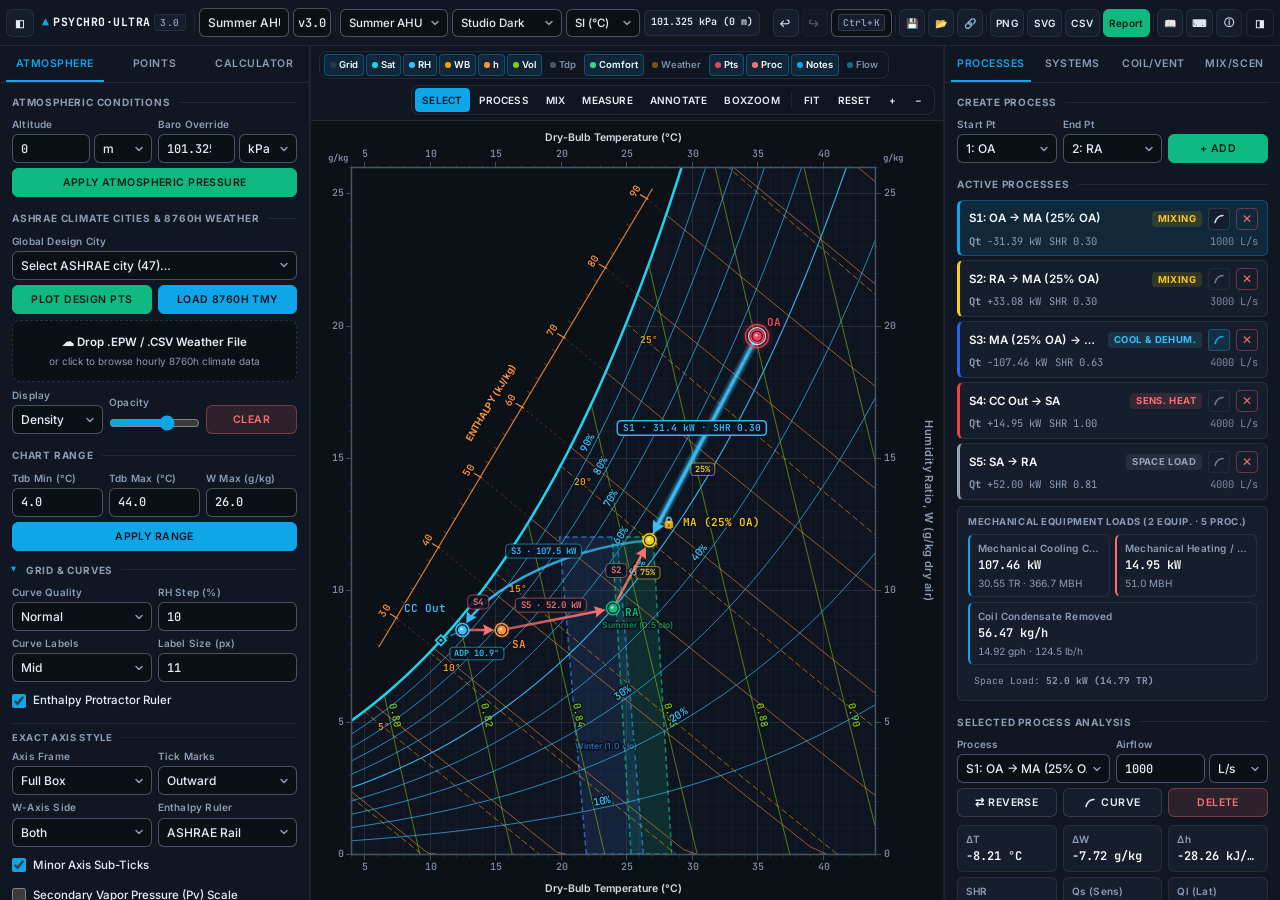
==== commit 18c16818: "fix(shr-dial): eliminate 0.0/0.2 label collision and add clearance above SHR readout pill" ====
--- a/index.html
+++ b/index.html
@@ -6089,7 +6089,7 @@
 <script>
 /* ============================================================================
    PsychroChart Ultra 3.0 — Compiled Single-File Bundle
-   Built: 2026-11-24T21:19:13.509Z
+   Built: 2026-11-25T16:44:35.568Z
    ============================================================================ */
 (() => {
 'use strict';
@@ -19231,8 +19231,8 @@
       });
     }
 
-    // 4b. Compact ASHRAE Circular SHR Protractor Dial in upper-left plot corner
-    if (plot.w < 170 * dpi || plot.h < 170 * dpi) return;
+    // 4b. Precision ASHRAE Circular SHR Protractor Dial in upper-left plot corner
+    if (plot.w < 170 * dpi || plot.h < 185 * dpi) return;
 
     const pxPerDegC = Math.abs(br.xc(21) - br.xc(20)) || 10 * dpi;
     const pxPerKgKg = Math.abs(br.yc(0) - br.yc(0.01)) / 0.01 || 15000 * dpi;
@@ -19245,19 +19245,21 @@
       return Math.atan2(sl * pxPerKgKg, pxPerDegC);
     };
 
-    const cardW = 114 * dpi;
-    const cardH = 128 * dpi;
+    const cardW = 142 * dpi;
+    const cardH = 154 * dpi;
     const cardX = plot.x + 12 * dpi;
     const cardY = plot.y + 12 * dpi;
-    const cx = cardX + cardW * 0.5;
-    const cy = cardY + 62 * dpi;
-    const R = 36 * dpi;
-
-    const cardBg = isDark ? 'rgba(11,18,30,0.86)' : 'rgba(255,255,255,0.92)';
+    const cardCx = cardX + cardW * 0.5;
+    // Shift dial slightly right so lower-left radial scale numbers have generous left margin
+    const cx = cardX + 80 * dpi;
+    const cy = cardY + 66 * dpi;
+    const R = 38 * dpi;
+
+    const cardBg = isDark ? 'rgba(11,18,30,0.88)' : 'rgba(255,255,255,0.94)';
     const cardBorder = isDark ? 'rgba(148,163,184,0.28)' : 'rgba(51,65,85,0.24)';
-    const dialTrack = isDark ? 'rgba(148,163,184,0.25)' : 'rgba(71,85,105,0.25)';
-    const tickCol = isDark ? 'rgba(203,213,225,0.75)' : 'rgba(51,65,85,0.75)';
-    const mutedCol = pal.muted || '#94a3b8';
+    const dialTrack = isDark ? 'rgba(148,163,184,0.26)' : 'rgba(71,85,105,0.26)';
+    const tickCol = isDark ? 'rgba(203,213,225,0.85)' : 'rgba(51,65,85,0.85)';
+    const mutedCol = pal.muted || '#64748b';
 
     ctx.save();
     // Glass instrument card
@@ -19268,12 +19270,12 @@
     ctx.lineWidth = 1 * dpi;
     ctx.stroke();
 
-    // Header
+    // Header centered across full card
     ctx.fillStyle = mutedCol;
-    ctx.font = `600 ${8 * dpi}px ${_OVL.FONT_MONO}`;
+    ctx.font = `700 ${8.2 * dpi}px ${_OVL.FONT_MONO}`;
     ctx.textAlign = 'center';
     ctx.textBaseline = 'top';
-    ctx.fillText('ASHRAE SHR DIAL', cx, cardY + 6 * dpi);
+    ctx.fillText('ASHRAE SHR DIAL', cardCx, cardY + 7 * dpi);
 
     // Outer protractor bezel circle
     ctx.beginPath();
@@ -19285,9 +19287,22 @@
     // Subtle highlighted lower-left active arc (SHR 1.0 horizontal down to 0.0 vertical)
     ctx.beginPath();
     ctx.arc(cx, cy, R, Math.PI * 0.5, Math.PI);
-    ctx.strokeStyle = _OVL.withAlpha(shrCol, 0.55);
+    ctx.strokeStyle = _OVL.withAlpha(shrCol, 0.35);
     ctx.lineWidth = 2.2 * dpi;
     ctx.stroke();
+
+    // Active sweep highlight from SHR = 1.0 down to current needle angle (for SHR in [0, 1])
+    const curAlpha = !Number.isFinite(slope)
+      ? Math.PI * 0.5
+      : CoreDOM.clamp(Math.atan2(slope * pxPerKgKg, pxPerDegC), -Math.PI * 0.48, Math.PI * 0.5);
+    const needleAng = Math.PI - curAlpha;
+    if (curAlpha > 0.01 && curAlpha <= Math.PI * 0.5 + 0.01) {
+      ctx.beginPath();
+      ctx.arc(cx, cy, R, needleAng, Math.PI);
+      ctx.strokeStyle = _OVL.withAlpha(shrCol, 0.85);
+      ctx.lineWidth = 2.4 * dpi;
+      ctx.stroke();
+    }
 
     // Crosshair reference axes inside dial (SHR 1.0 horizontal & SHR 0.0 vertical)
     ctx.strokeStyle = dialTrack;
@@ -19305,11 +19320,6 @@
     // Plus mirrored subtle ticks on upper-right (0 to -PI/2)
     const ticks = [1.0, 0.9, 0.8, 0.7, 0.6, 0.5, 0.4, 0.3, 0.2, 0.1, 0.0];
     const majorSet = new Set([1.0, 0.8, 0.6, 0.4, 0.2, 0.0]);
-    let lastLabelAngle = -999;
-
-    ctx.font = `500 ${7.5 * dpi}px ${_OVL.FONT_MONO}`;
-    ctx.textAlign = 'center';
-    ctx.textBaseline = 'middle';
 
     for (const val of ticks) {
       const alpha = shrToAlpha(val);
@@ -19333,23 +19343,81 @@
       ctx.moveTo(cx + Math.cos(angUR) * (R - 3.5 * dpi), cy + Math.sin(angUR) * (R - 3.5 * dpi));
       ctx.lineTo(cx + Math.cos(angUR) * R, cy + Math.sin(angUR) * R);
       ctx.stroke();
-
-      // Labels along lower-left outer perimeter with collision guard
-      if (isMajor && Math.abs(angLL - lastLabelAngle) >= 0.24) {
-        const lr = R + 10 * dpi;
-        const lx = cx + Math.cos(angLL) * lr;
-        const ly = cy + Math.sin(angLL) * lr;
-        ctx.fillStyle = tickCol;
-        ctx.fillText(val.toFixed(1), lx, ly);
-        lastLabelAngle = angLL;
-      }
+    }
+
+    // Precision outward-aligned major labels with exact 2D bounding-box collision guard
+    // Priority order ensures endpoint anchors (1.0 & 0.0) and well-spaced intermediates never collide.
+    const pillY = cardY + cardH - 15 * dpi;
+    const pillClearTop = pillY - 12 * dpi;
+    const labelFontPx = 7.8 * dpi;
+    ctx.font = `600 ${labelFontPx}px ${_OVL.FONT_MONO}`;
+    const placedTickBoxes = [];
+    const labelOrder = [1.0, 0.0, 0.6, 0.4, 0.2, 0.8];
+
+    for (const val of labelOrder) {
+      const txt = val.toFixed(1);
+      const alpha = shrToAlpha(val);
+      const angLL = Math.PI - alpha;
+      const ux = Math.cos(angLL);
+      const uy = Math.sin(angLL);
+      const tw = ctx.measureText(txt).width;
+      const th = labelFontPx * 1.1;
+
+      let lx;
+      let ly;
+      let align;
+      let baseline;
+      let box;
+
+      if (val === 0.0) {
+        lx = cx;
+        ly = cy + R + 5.5 * dpi;
+        align = 'center';
+        baseline = 'top';
+        box = { x: lx - tw * 0.5, y: ly, w: tw, h: th };
+      } else {
+        const offsetR = R + 5.5 * dpi;
+        lx = cx + ux * offsetR;
+        ly = cy + uy * offsetR;
+        align = 'right';
+        baseline = uy > 0.72 ? 'top' : 'middle';
+        const by = baseline === 'top' ? ly : (ly - th * 0.5);
+        box = { x: lx - tw, y: by, w: tw, h: th };
+      }
+
+      // Clamp strictly inside card left margin and cleanly above the SHR readout pill
+      if (box.x < cardX + 4 * dpi) {
+        const shift = (cardX + 4 * dpi) - box.x;
+        lx += shift;
+        box.x += shift;
+      }
+      if (box.y + box.h > pillClearTop) continue;
+
+      let overlaps = false;
+      const padX = 3.5 * dpi;
+      const padY = 2.0 * dpi;
+      for (let i = 0; i < placedTickBoxes.length; i++) {
+        const b = placedTickBoxes[i];
+        if (
+          box.x - padX < b.x + b.w &&
+          box.x + box.w + padX > b.x &&
+          box.y - padY < b.y + b.h &&
+          box.y + box.h + padY > b.y
+        ) {
+          overlaps = true;
+          break;
+        }
+      }
+      if (overlaps) continue;
+
+      placedTickBoxes.push(box);
+      ctx.textAlign = align;
+      ctx.textBaseline = baseline;
+      ctx.fillStyle = tickCol;
+      ctx.fillText(txt, lx, ly);
     }
 
     // Current SHR needle (parallel to true slope, smoothly clamped within dial sweep)
-    const curAlpha = !Number.isFinite(slope)
-      ? Math.PI * 0.5
-      : CoreDOM.clamp(Math.atan2(slope * pxPerKgKg, pxPerDegC), -Math.PI * 0.48, Math.PI * 0.5);
-    const needleAng = Math.PI - curAlpha;
     const tipX = cx + Math.cos(needleAng) * (R - 2 * dpi);
     const tipY = cy + Math.sin(needleAng) * (R - 2 * dpi);
     const tailX = cx - Math.cos(needleAng) * (R - 6 * dpi);
@@ -19384,17 +19452,17 @@
     ctx.lineWidth = 1.6 * dpi;
     ctx.stroke();
 
-    // Crisp monospace readout pill at bottom of dial card (displays true SHR value)
+    // Crisp monospace readout pill in dedicated footer band (generous air gap below 0.0 label)
     _OVL.drawBadgePill(
       ctx,
       `SHR ${shr.toFixed(2)}`,
-      cx,
-      cardY + cardH - 13 * dpi,
+      cardCx,
+      pillY,
       shrCol,
       _OVL.withAlpha(shrCol, 0.55),
       _OVL.withAlpha(shrCol, isDark ? 0.14 : 0.10),
       dpi,
-      { fontPx: 9.5, padX: 7, padY: 2.5, radius: 4 }
+      { fontPx: 9.5, padX: 9, padY: 3, radius: 4.5 }
     );
 
     ctx.restore();
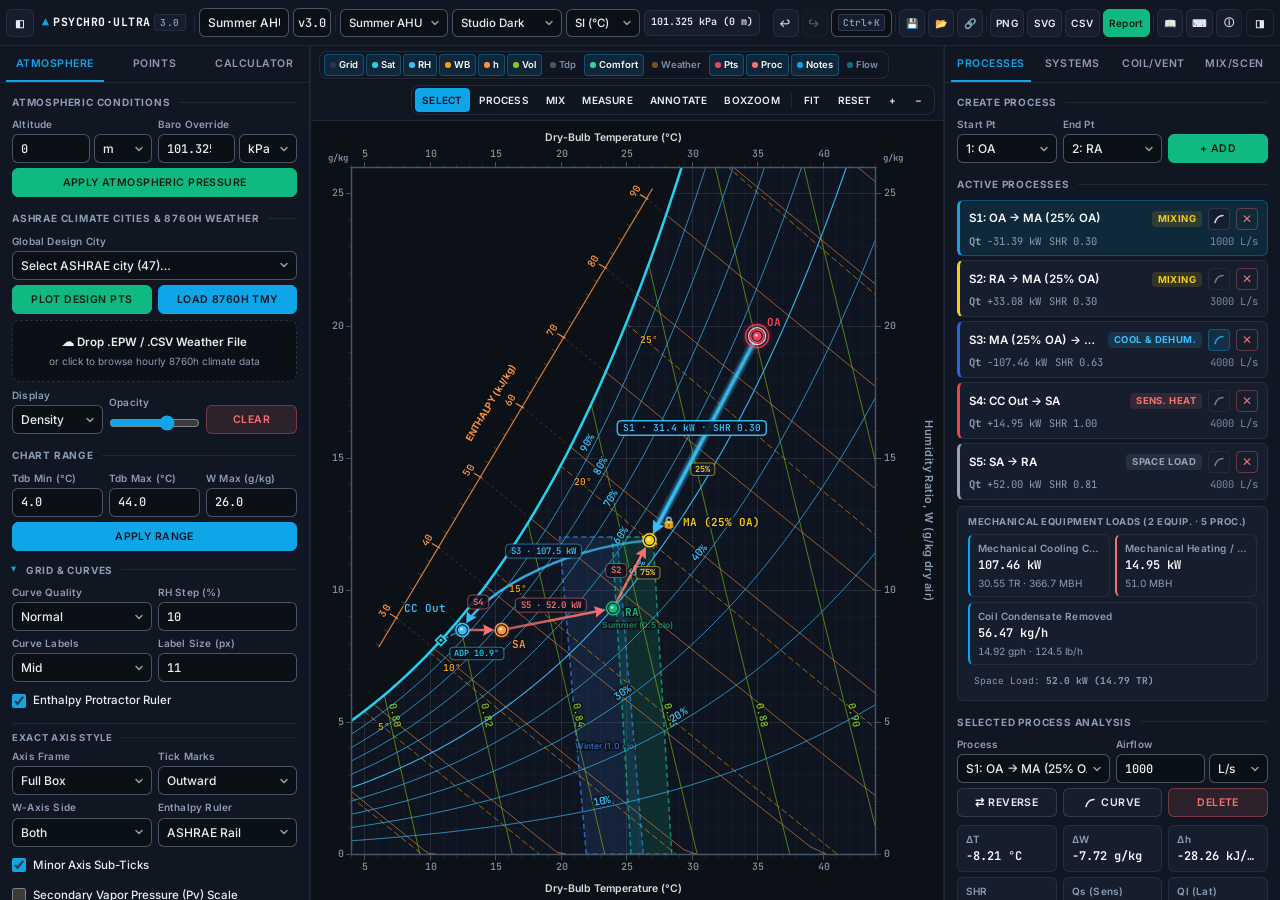
==== commit 7cd57e6c: "feat(shr): replace boxed SHR dial with authentic borderless ASHRAE Chart No. 1 dual-scale protractor" ====
--- a/index.html
+++ b/index.html
@@ -6089,7 +6089,7 @@
 <script>
 /* ============================================================================
    PsychroChart Ultra 3.0 — Compiled Single-File Bundle
-   Built: 2026-11-25T16:44:35.568Z
+   Built: 2026-11-25T17:03:30.066Z
    ============================================================================ */
 (() => {
 'use strict';
@@ -19231,83 +19231,102 @@
       });
     }
 
-    // 4b. Precision ASHRAE Circular SHR Protractor Dial in upper-left plot corner
-    if (plot.w < 170 * dpi || plot.h < 185 * dpi) return;
+    // 4b. Authentic ASHRAE Chart No. 1 Dual-Scale Circular Protractor (engraved directly on chart paper)
+    if (plot.w < 210 * dpi || plot.h < 200 * dpi) return;
 
     const pxPerDegC = Math.abs(br.xc(21) - br.xc(20)) || 10 * dpi;
     const pxPerKgKg = Math.abs(br.yc(0) - br.yc(0.01)) / 0.01 || 15000 * dpi;
-
-    // Exact chart-scaled inclination angle alpha in [0, PI/2] for graduated ticks in [0, 1]
+    const isSI = state.units !== 'IP';
+
+    // Exact chart-scaled inclination angle alpha in (-PI/2, PI/2] for any finite/infinite slope dw/dT
+    // Positive slope (up-right on chart) => positive alpha => canvas angle = -alpha (upper-right quadrant)
+    // Negative slope (down-right on chart) => negative alpha => canvas angle = -alpha (lower-right quadrant)
+    const slopeToAlpha = (sl) => {
+      if (!Number.isFinite(sl)) return Math.PI * 0.5;
+      return Math.atan2(sl * pxPerKgKg, pxPerDegC);
+    };
     const shrToAlpha = (s) => {
       if (Math.abs(s) <= 1e-4) return Math.PI * 0.5;
       if (Math.abs(s - 1) <= 1e-6) return 0;
       const sl = ((1 - s) / s) * cpm / 2501;
-      return Math.atan2(sl * pxPerKgKg, pxPerDegC);
+      return slopeToAlpha(sl);
     };
-
-    const cardW = 142 * dpi;
-    const cardH = 154 * dpi;
-    const cardX = plot.x + 12 * dpi;
-    const cardY = plot.y + 12 * dpi;
-    const cardCx = cardX + cardW * 0.5;
-    // Shift dial slightly right so lower-left radial scale numbers have generous left margin
-    const cx = cardX + 80 * dpi;
-    const cy = cardY + 66 * dpi;
-    const R = 38 * dpi;
-
-    const cardBg = isDark ? 'rgba(11,18,30,0.88)' : 'rgba(255,255,255,0.94)';
-    const cardBorder = isDark ? 'rgba(148,163,184,0.28)' : 'rgba(51,65,85,0.24)';
-    const dialTrack = isDark ? 'rgba(148,163,184,0.26)' : 'rgba(71,85,105,0.26)';
-    const tickCol = isDark ? 'rgba(203,213,225,0.85)' : 'rgba(51,65,85,0.85)';
-    const mutedCol = pal.muted || '#64748b';
+    // Exact thermodynamic Δh/ΔW (kJ/kg_w) -> slope dw/dT = cpm / (dh_dw - 2501)
+    const dhdwToAlpha = (dhdwSI) => {
+      if (!Number.isFinite(dhdwSI)) return 0;
+      const denom = dhdwSI - 2501;
+      if (Math.abs(denom) < 1e-3) return Math.PI * 0.5;
+      return slopeToAlpha(cpm / denom);
+    };
+
+    // Scale protractor radius smoothly to upper-left open chart space (never collides with saturation/enthalpy rail)
+    const R = CoreDOM.clamp(Math.min(plot.w * 0.108, plot.h * 0.112), 44 * dpi, 62 * dpi);
+    const R_in = R * 0.76;
+    const cx = plot.x + R + 34 * dpi;
+    const cy = plot.y + R + 28 * dpi;
+
+    const plotBg = pal.plotBg || pal.bg || (isDark ? '#0b1220' : '#ffffff');
+    const ringCol = isDark ? 'rgba(148,163,184,0.36)' : 'rgba(51,65,85,0.34)';
+    const ringSubCol = isDark ? 'rgba(148,163,184,0.22)' : 'rgba(71,85,105,0.20)';
+    const tickCol = isDark ? 'rgba(226,232,240,0.86)' : 'rgba(30,41,59,0.84)';
+    const enthCol = pal.enth || (isDark ? '#fb923c' : '#c2410c');
+    const mutedCol = pal.muted || (isDark ? '#94a3b8' : '#64748b');
+
+    const curAlpha = slopeToAlpha(slope);
+    const needleAng = -curAlpha; // Right semicircle ray (0 = 3 o'clock SHR 1.0, -PI/2 = 12 o'clock SHR 0.0)
+    const tailAng = needleAng + Math.PI; // Opposite left semicircle ray pointing to matching Δh/ΔW
 
     ctx.save();
-    // Glass instrument card
-    _OVL.roundRect(ctx, cardX, cardY, cardW, cardH, 8 * dpi);
-    ctx.fillStyle = cardBg;
+
+    // Subtle circular paper-integrated wash inside outer ring (no clunky rectangular box!)
+    ctx.beginPath();
+    ctx.arc(cx, cy, R + 1 * dpi, 0, Math.PI * 2);
+    ctx.fillStyle = _OVL.withAlpha(plotBg, isDark ? 0.78 : 0.86);
     ctx.fill();
-    ctx.strokeStyle = cardBorder;
-    ctx.lineWidth = 1 * dpi;
-    ctx.stroke();
-
-    // Header centered across full card
-    ctx.fillStyle = mutedCol;
-    ctx.font = `700 ${8.2 * dpi}px ${_OVL.FONT_MONO}`;
-    ctx.textAlign = 'center';
-    ctx.textBaseline = 'top';
-    ctx.fillText('ASHRAE SHR DIAL', cardCx, cardY + 7 * dpi);
-
-    // Outer protractor bezel circle
+
+    // Soft shaded active wedge between horizontal (SHR = 1.0) and current needle angle
+    if (Math.abs(curAlpha) > 0.015) {
+      ctx.beginPath();
+      ctx.moveTo(cx, cy);
+      ctx.arc(cx, cy, R, needleAng, 0, curAlpha < 0);
+      ctx.closePath();
+      ctx.fillStyle = _OVL.withAlpha(shrCol, isDark ? 0.14 : 0.10);
+      ctx.fill();
+    }
+
+    // Concentric precision drafting rings
     ctx.beginPath();
     ctx.arc(cx, cy, R, 0, Math.PI * 2);
-    ctx.strokeStyle = dialTrack;
-    ctx.lineWidth = 1.2 * dpi;
+    ctx.strokeStyle = ringCol;
+    ctx.lineWidth = 1.25 * dpi;
     ctx.stroke();
 
-    // Subtle highlighted lower-left active arc (SHR 1.0 horizontal down to 0.0 vertical)
     ctx.beginPath();
-    ctx.arc(cx, cy, R, Math.PI * 0.5, Math.PI);
-    ctx.strokeStyle = _OVL.withAlpha(shrCol, 0.35);
-    ctx.lineWidth = 2.2 * dpi;
+    ctx.arc(cx, cy, R_in, 0, Math.PI * 2);
+    ctx.strokeStyle = ringSubCol;
+    ctx.lineWidth = 0.85 * dpi;
     ctx.stroke();
 
-    // Active sweep highlight from SHR = 1.0 down to current needle angle (for SHR in [0, 1])
-    const curAlpha = !Number.isFinite(slope)
-      ? Math.PI * 0.5
-      : CoreDOM.clamp(Math.atan2(slope * pxPerKgKg, pxPerDegC), -Math.PI * 0.48, Math.PI * 0.5);
-    const needleAng = Math.PI - curAlpha;
-    if (curAlpha > 0.01 && curAlpha <= Math.PI * 0.5 + 0.01) {
+    // Highlighted positive SHR upper-right quadrant track (12 o'clock to 3 o'clock)
+    ctx.beginPath();
+    ctx.arc(cx, cy, R, -Math.PI * 0.5, 0);
+    ctx.strokeStyle = _OVL.withAlpha(shrCol, 0.42);
+    ctx.lineWidth = 2.0 * dpi;
+    ctx.stroke();
+
+    // Active swept arc from SHR = 1.0 (3 o'clock) to active needle
+    if (Math.abs(curAlpha) > 0.015) {
       ctx.beginPath();
-      ctx.arc(cx, cy, R, needleAng, Math.PI);
-      ctx.strokeStyle = _OVL.withAlpha(shrCol, 0.85);
+      ctx.arc(cx, cy, R, needleAng, 0, curAlpha < 0);
+      ctx.strokeStyle = _OVL.withAlpha(shrCol, 0.90);
       ctx.lineWidth = 2.4 * dpi;
       ctx.stroke();
     }
 
-    // Crosshair reference axes inside dial (SHR 1.0 horizontal & SHR 0.0 vertical)
-    ctx.strokeStyle = dialTrack;
-    ctx.lineWidth = 0.8 * dpi;
-    ctx.setLineDash([2 * dpi, 2 * dpi]);
+    // Precision drafting crosshair axes inside protractor
+    ctx.strokeStyle = ringSubCol;
+    ctx.lineWidth = 0.85 * dpi;
+    ctx.setLineDash([2.5 * dpi, 2.5 * dpi]);
     ctx.beginPath();
     ctx.moveTo(cx - R, cy);
     ctx.lineTo(cx + R, cy);
@@ -19316,122 +19335,199 @@
     ctx.stroke();
     ctx.setLineDash([]);
 
-    // Radial tick marks from SHR = 1.0 (horizontal, PI) down to 0.0 (vertical, PI/2)
-    // Plus mirrored subtle ticks on upper-right (0 to -PI/2)
-    const ticks = [1.0, 0.9, 0.8, 0.7, 0.6, 0.5, 0.4, 0.3, 0.2, 0.1, 0.0];
-    const majorSet = new Set([1.0, 0.8, 0.6, 0.4, 0.2, 0.0]);
-
-    for (const val of ticks) {
-      const alpha = shrToAlpha(val);
-      const isMajor = majorSet.has(val);
-      const angLL = Math.PI - alpha; // 1.0 -> PI (left), 0.0 -> PI/2 (down)
-      const angUR = -alpha;          // 1.0 -> 0 (right), 0.0 -> -PI/2 (up)
-      const innerR = R - (isMajor ? 6.5 : 3.8) * dpi;
-
-      // Primary lower-left tick
-      ctx.strokeStyle = isMajor ? tickCol : _OVL.withAlpha(tickCol, 0.5);
-      ctx.lineWidth = (isMajor ? 1.2 : 0.8) * dpi;
+    // Small engraved quadrant scale identifiers inside the inner ring
+    ctx.font = `700 ${7.2 * dpi}px ${_OVL.FONT_MONO}`;
+    ctx.textAlign = 'center';
+    ctx.textBaseline = 'middle';
+    ctx.fillStyle = _OVL.withAlpha(shrCol, 0.85);
+    ctx.fillText('SHR', cx + R_in * 0.48, cy - R_in * 0.48);
+    ctx.fillStyle = _OVL.withAlpha(enthCol, 0.78);
+    ctx.fillText('Δh/ΔW', cx - R_in * 0.48, cy + R_in * 0.46);
+
+    // 1. Right Semicircle: Positive SHR (upper-right: 0.0..1.0) & Negative SHR (lower-right: -2.0..-0.1)
+    const posMajor = [1.0, 0.9, 0.8, 0.7, 0.6, 0.5, 0.4, 0.3, 0.2, 0.1, 0.0];
+    const posMinor = [0.95, 0.85, 0.75, 0.65, 0.55, 0.45, 0.35, 0.25, 0.15, 0.05];
+    const negTicks = [-2.0, -1.0, -0.5, -0.2, -0.1];
+
+    // Draw positive minor ticks
+    ctx.strokeStyle = _OVL.withAlpha(tickCol, 0.35);
+    ctx.lineWidth = 0.75 * dpi;
+    for (const val of posMinor) {
+      const ang = -shrToAlpha(val);
+      const r0 = R - 3.6 * dpi;
       ctx.beginPath();
-      ctx.moveTo(cx + Math.cos(angLL) * innerR, cy + Math.sin(angLL) * innerR);
-      ctx.lineTo(cx + Math.cos(angLL) * R, cy + Math.sin(angLL) * R);
+      ctx.moveTo(cx + Math.cos(ang) * r0, cy + Math.sin(ang) * r0);
+      ctx.lineTo(cx + Math.cos(ang) * R, cy + Math.sin(ang) * R);
       ctx.stroke();
-
-      // Secondary upper-right mirror tick
-      ctx.strokeStyle = _OVL.withAlpha(tickCol, 0.32);
-      ctx.lineWidth = 0.8 * dpi;
+    }
+
+    // Draw positive major ticks (spanning between R_in/inner and R)
+    for (const val of posMajor) {
+      const ang = -shrToAlpha(val);
+      const isKey = (val === 1.0 || val === 0.5 || val === 0.0);
+      const r0 = R - (isKey ? 8.0 : 5.8) * dpi;
+      ctx.strokeStyle = isKey ? tickCol : _OVL.withAlpha(tickCol, 0.72);
+      ctx.lineWidth = (isKey ? 1.3 : 0.95) * dpi;
       ctx.beginPath();
-      ctx.moveTo(cx + Math.cos(angUR) * (R - 3.5 * dpi), cy + Math.sin(angUR) * (R - 3.5 * dpi));
-      ctx.lineTo(cx + Math.cos(angUR) * R, cy + Math.sin(angUR) * R);
+      ctx.moveTo(cx + Math.cos(ang) * r0, cy + Math.sin(ang) * r0);
+      ctx.lineTo(cx + Math.cos(ang) * R, cy + Math.sin(ang) * R);
       ctx.stroke();
     }
 
-    // Precision outward-aligned major labels with exact 2D bounding-box collision guard
-    // Priority order ensures endpoint anchors (1.0 & 0.0) and well-spaced intermediates never collide.
-    const pillY = cardY + cardH - 15 * dpi;
-    const pillClearTop = pillY - 12 * dpi;
+    // Draw negative SHR ticks in lower-right quadrant (evaporative / adiabatic / desiccant slopes)
+    for (const val of negTicks) {
+      const ang = -shrToAlpha(val);
+      const r0 = R - 5.2 * dpi;
+      ctx.strokeStyle = _OVL.withAlpha(mutedCol, 0.62);
+      ctx.lineWidth = 0.9 * dpi;
+      ctx.beginPath();
+      ctx.moveTo(cx + Math.cos(ang) * r0, cy + Math.sin(ang) * r0);
+      ctx.lineTo(cx + Math.cos(ang) * R, cy + Math.sin(ang) * R);
+      ctx.stroke();
+    }
+    // Bottom vertical 0.0 reference tick (6 o'clock)
+    ctx.strokeStyle = _OVL.withAlpha(mutedCol, 0.55);
+    ctx.lineWidth = 1.0 * dpi;
+    ctx.beginPath();
+    ctx.moveTo(cx, cy + R - 6 * dpi);
+    ctx.lineTo(cx, cy + R);
+    ctx.stroke();
+
+    // 2. Left Semicircle: Authentic ASHRAE Δh/ΔW scale (opposite rays of positive/negative slopes)
+    // SI values in kJ/kg_w, IP values in Btu/lb_w (converted to SI kJ/kg_w = Btu/lb * 2.326)
+    const dhdwSpecs = isSI
+      ? [
+          { lbl: '∞', si: Infinity },
+          { lbl: '10k', si: 10000 },
+          { lbl: '5k', si: 5000 },
+          { lbl: '3.5k', si: 3500 },
+          { lbl: '2.5k', si: 2501 },
+          { lbl: '0', si: 0 }
+        ]
+      : [
+          { lbl: '∞', si: Infinity },
+          { lbl: '5k', si: 5000 * 2.326 },
+          { lbl: '2.5k', si: 2500 * 2.326 },
+          { lbl: '1.5k', si: 1500 * 2.326 },
+          { lbl: '1.1k', si: 1075 * 2.326 },
+          { lbl: '0', si: 0 }
+        ];
+
+    for (const sp of dhdwSpecs) {
+      const ang = Math.PI - dhdwToAlpha(sp.si); // Lower-left for Δh/ΔW > 2501, upper-left for Δh/ΔW < 2501
+      const r0 = R - 5.5 * dpi;
+      ctx.strokeStyle = _OVL.withAlpha(enthCol, 0.68);
+      ctx.lineWidth = 1.0 * dpi;
+      ctx.beginPath();
+      ctx.moveTo(cx + Math.cos(ang) * r0, cy + Math.sin(ang) * r0);
+      ctx.lineTo(cx + Math.cos(ang) * R, cy + Math.sin(ang) * R);
+      ctx.stroke();
+    }
+
+    // 3. Precision Outward Scale Labels with Exact 2D Bounding-Box Collision Guard
+    const pillY = cy + R + 21 * dpi;
+    const pillClearTop = pillY - 11.5 * dpi;
     const labelFontPx = 7.8 * dpi;
     ctx.font = `600 ${labelFontPx}px ${_OVL.FONT_MONO}`;
-    const placedTickBoxes = [];
-    const labelOrder = [1.0, 0.0, 0.6, 0.4, 0.2, 0.8];
-
-    for (const val of labelOrder) {
-      const txt = val.toFixed(1);
-      const alpha = shrToAlpha(val);
-      const angLL = Math.PI - alpha;
-      const ux = Math.cos(angLL);
-      const uy = Math.sin(angLL);
+    const placedBoxes = [];
+
+    const tryPlaceDialLabel = (txt, ang, color, preferCenterTop = false) => {
+      const ux = Math.cos(ang);
+      const uy = Math.sin(ang);
       const tw = ctx.measureText(txt).width;
-      const th = labelFontPx * 1.1;
-
-      let lx;
-      let ly;
-      let align;
-      let baseline;
-      let box;
-
-      if (val === 0.0) {
+      const th = labelFontPx * 1.12;
+      const lr = R + 5.5 * dpi;
+      let lx = cx + ux * lr;
+      let ly = cy + uy * lr;
+      let align = 'center';
+      let baseline = 'middle';
+
+      if (preferCenterTop) {
         lx = cx;
-        ly = cy + R + 5.5 * dpi;
+        ly = cy - R - 5 * dpi;
         align = 'center';
-        baseline = 'top';
-        box = { x: lx - tw * 0.5, y: ly, w: tw, h: th };
+        baseline = 'bottom';
+      } else if (ux >= 0.22) {
+        align = 'left';
+        baseline = uy < -0.78 ? 'bottom' : (uy > 0.78 ? 'top' : 'middle');
+      } else if (ux <= -0.22) {
+        align = 'right';
+        baseline = uy < -0.78 ? 'bottom' : (uy > 0.78 ? 'top' : 'middle');
       } else {
-        const offsetR = R + 5.5 * dpi;
-        lx = cx + ux * offsetR;
-        ly = cy + uy * offsetR;
-        align = 'right';
-        baseline = uy > 0.72 ? 'top' : 'middle';
-        const by = baseline === 'top' ? ly : (ly - th * 0.5);
-        box = { x: lx - tw, y: by, w: tw, h: th };
-      }
-
-      // Clamp strictly inside card left margin and cleanly above the SHR readout pill
-      if (box.x < cardX + 4 * dpi) {
-        const shift = (cardX + 4 * dpi) - box.x;
-        lx += shift;
-        box.x += shift;
-      }
-      if (box.y + box.h > pillClearTop) continue;
-
-      let overlaps = false;
-      const padX = 3.5 * dpi;
-      const padY = 2.0 * dpi;
-      for (let i = 0; i < placedTickBoxes.length; i++) {
-        const b = placedTickBoxes[i];
+        align = 'center';
+        baseline = uy < 0 ? 'bottom' : 'top';
+      }
+
+      const bx = align === 'left' ? lx : (align === 'right' ? lx - tw : lx - tw * 0.5);
+      const by = baseline === 'top' ? ly : (baseline === 'bottom' ? ly - th : ly - th * 0.5);
+      const box = { x: bx, y: by, w: tw, h: th };
+
+      // Keep inside plot bounds and clear of the bottom SHR readout pill
+      if (box.x < plot.x + 2 * dpi || box.y < plot.y + 2 * dpi) return false;
+      if (box.y + box.h > pillClearTop && box.x + box.w > cx - 44 * dpi && box.x < cx + 44 * dpi) {
+        return false;
+      }
+
+      const padX = 3.0 * dpi;
+      const padY = 1.8 * dpi;
+      for (let i = 0; i < placedBoxes.length; i++) {
+        const b = placedBoxes[i];
         if (
           box.x - padX < b.x + b.w &&
           box.x + box.w + padX > b.x &&
           box.y - padY < b.y + b.h &&
           box.y + box.h + padY > b.y
         ) {
-          overlaps = true;
-          break;
+          return false;
         }
       }
-      if (overlaps) continue;
-
-      placedTickBoxes.push(box);
-      ctx.textAlign = align;
-      ctx.textBaseline = baseline;
-      ctx.fillStyle = tickCol;
-      ctx.fillText(txt, lx, ly);
-    }
-
-    // Current SHR needle (parallel to true slope, smoothly clamped within dial sweep)
-    const tipX = cx + Math.cos(needleAng) * (R - 2 * dpi);
-    const tipY = cy + Math.sin(needleAng) * (R - 2 * dpi);
-    const tailX = cx - Math.cos(needleAng) * (R - 6 * dpi);
-    const tailY = cy - Math.sin(needleAng) * (R - 6 * dpi);
-
-    // Subtle tail
+
+      placedBoxes.push(box);
+      _OVL.textHalo(ctx, txt, lx, ly, color, pal, dpi, {
+        sizePx: 7.8,
+        weight: '600',
+        align,
+        baseline,
+        font: _OVL.FONT_MONO
+      });
+      return true;
+    };
+
+    // Priority order guarantees 1.0, 0.0, 0.8, 0.6, 0.4, 0.2 plus fine intermediates whenever clear
+    const posLabelOrder = [1.0, 0.0, 0.8, 0.6, 0.4, 0.2, 0.9, 0.7, 0.5, 0.3, 0.1];
+    for (const val of posLabelOrder) {
+      const ang = -shrToAlpha(val);
+      tryPlaceDialLabel(val.toFixed(1), ang, tickCol, val === 0.0);
+    }
+
+    // Negative SHR labels along lower-right arc
+    for (const val of [-0.5, -1.0, -0.2]) {
+      const ang = -shrToAlpha(val);
+      tryPlaceDialLabel(val.toFixed(1), ang, mutedCol, false);
+    }
+
+    // Left Δh/ΔW labels (skip bottom-most if it would crowd the bottom readout pill)
+    for (const sp of dhdwSpecs) {
+      if (sp.si === 2501 || sp.lbl === '1.1k') continue; // right at 6 o'clock where readout pill lives
+      const ang = Math.PI - dhdwToAlpha(sp.si);
+      tryPlaceDialLabel(sp.lbl, ang, _OVL.withAlpha(enthCol, 0.88), false);
+    }
+
+    // 4. Precision Drafting Needle through Center Reticle
+    const tipX = cx + Math.cos(needleAng) * (R - 2.5 * dpi);
+    const tipY = cy + Math.sin(needleAng) * (R - 2.5 * dpi);
+    const tailX = cx + Math.cos(tailAng) * (R - 3.5 * dpi);
+    const tailY = cy + Math.sin(tailAng) * (R - 3.5 * dpi);
+
+    // Opposite tail ray (points to exact Δh/ΔW on left semicircle)
     ctx.strokeStyle = _OVL.withAlpha(shrCol, 0.45);
-    ctx.lineWidth = 1.4 * dpi;
+    ctx.lineWidth = 1.25 * dpi;
     ctx.beginPath();
     ctx.moveTo(cx, cy);
     ctx.lineTo(tailX, tailY);
     ctx.stroke();
 
-    // Active needle shaft
+    // Active SHR pointer shaft
     ctx.strokeStyle = shrCol;
     ctx.lineWidth = 2.2 * dpi;
     ctx.lineCap = 'round';
@@ -19440,30 +19536,49 @@
     ctx.lineTo(tipX, tipY);
     ctx.stroke();
 
-    // Needle pointer head
-    _OVL.drawTaperedArrowhead(ctx, tipX, tipY, needleAng, 7 * dpi, shrCol, 1);
-
-    // Precision center pivot hub
+    // Sharp drafting arrowhead at SHR scale tip
+    _OVL.drawTaperedArrowhead(ctx, tipX, tipY, needleAng, 7.5 * dpi, shrCol, 1);
+
+    // Precision hollow pivot hub
     ctx.beginPath();
-    ctx.arc(cx, cy, 3 * dpi, 0, Math.PI * 2);
-    ctx.fillStyle = pal.plotBg || pal.bg;
+    ctx.arc(cx, cy, 3.2 * dpi, 0, Math.PI * 2);
+    ctx.fillStyle = plotBg;
     ctx.fill();
     ctx.strokeStyle = shrCol;
     ctx.lineWidth = 1.6 * dpi;
     ctx.stroke();
 
-    // Crisp monospace readout pill in dedicated footer band (generous air gap below 0.0 label)
+    // 5. Crisp Readout Footer directly beneath protractor (SHR + exact Δh/ΔW ratio)
     _OVL.drawBadgePill(
       ctx,
       `SHR ${shr.toFixed(2)}`,
-      cardCx,
+      cx,
       pillY,
       shrCol,
-      _OVL.withAlpha(shrCol, 0.55),
-      _OVL.withAlpha(shrCol, isDark ? 0.14 : 0.10),
+      _OVL.withAlpha(shrCol, 0.60),
+      _OVL.withAlpha(plotBg, 0.92),
       dpi,
-      { fontPx: 9.5, padX: 9, padY: 3, radius: 4.5 }
+      { fontPx: 9.2, padX: 8.5, padY: 2.8, radius: 4.5 }
     );
+
+    // Exact thermodynamic Δh/ΔW companion value cleanly below badge
+    let dhdwStr;
+    if (Math.abs(1 - shr) < 1e-4) {
+      dhdwStr = 'Δh/ΔW = ∞ (Sensible)';
+    } else {
+      const dhdwSI = 2501 / (1 - shr);
+      const dhdwDisp = isSI ? dhdwSI : dhdwSI / 2.326;
+      const absV = Math.abs(dhdwDisp);
+      const fmtV = absV >= 1000 ? `${(dhdwDisp / 1000).toFixed(1)}k` : dhdwDisp.toFixed(0);
+      dhdwStr = `Δh/ΔW ${fmtV} ${isSI ? 'kJ/kg' : 'Btu/lb'}`;
+    }
+    _OVL.textHalo(ctx, dhdwStr, cx, pillY + 16 * dpi, mutedCol, pal, dpi, {
+      sizePx: 7.6,
+      weight: '600',
+      align: 'center',
+      baseline: 'middle',
+      font: _OVL.FONT_MONO
+    });
 
     ctx.restore();
   }
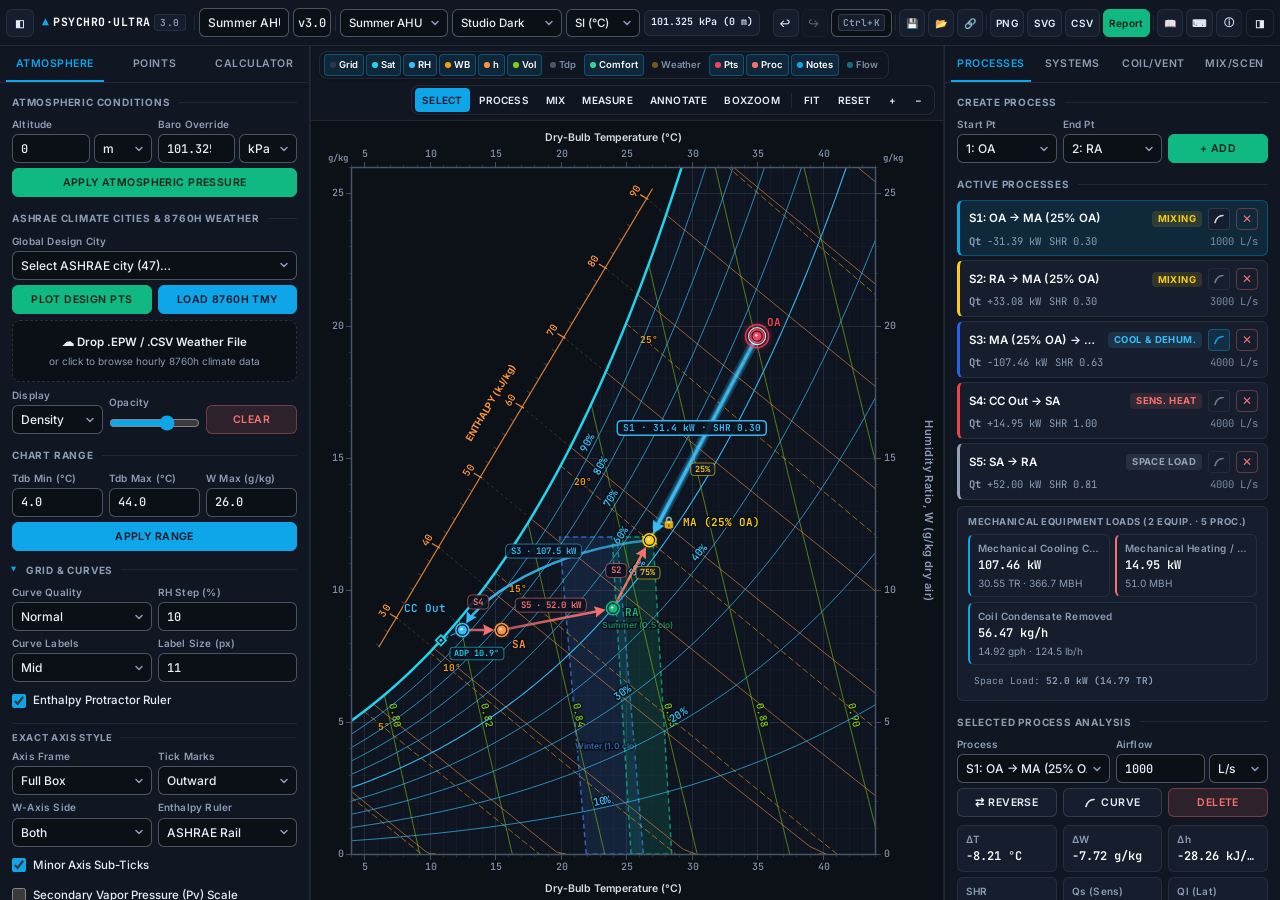
==== commit 11abd691: "Make ASHRAE SHR protractor interactive with live process tracking and ADP solver" ====
--- a/index.html
+++ b/index.html
@@ -4873,15 +4873,19 @@
             </select>
           </div>
           <div class="field">
-            <label for="shrVal" title="Target Sensible Heat Ratio slope (SHR = Qs / Qt)">SHR Value</label>
+            <label for="shrVal" title="Target Sensible Heat Ratio slope (SHR = Qs / Qt) — or drag the circular dial directly on the chart">SHR Value</label>
             <input id="shrVal" type="number" value="0.75" step="0.01" min="-2" max="2" />
           </div>
           <div class="field">
-            <label for="shrRefPt">Ref Point</label>
+            <label for="shrRefPt" title="Pin parallel SHR line to a state point, or drag the dashed line on the chart to slide freely">Ref Point</label>
             <select id="shrRefPt">
               <option value="">Center</option>
             </select>
           </div>
+        </div>
+        <div id="shrLiveBar" style="display:flex;align-items:center;justify-content:space-between;gap:6px;margin-top:6px;padding:4px 7px;border-radius:5px;border:1px solid var(--border);background:var(--panel2,rgba(128,128,128,0.06));font-size:10.5px;">
+          <span id="shrLiveReadout" style="font-family:var(--mono);color:var(--muted);white-space:nowrap;overflow:hidden;text-overflow:ellipsis;">Drag dial on chart · ADP —</span>
+          <button type="button" id="btnShrMatch" class="btn xs auto" title="Turn on SHR Protractor and match slope &amp; anchor to the selected (or room) process">Match Proc</button>
         </div>
       </details>
     </div>
@@ -6089,7 +6093,7 @@
 <script>
 /* ============================================================================
    PsychroChart Ultra 3.0 — Compiled Single-File Bundle
-   Built: 2026-11-25T17:03:30.066Z
+   Built: 2026-11-25T17:33:42.735Z
    ============================================================================ */
 (() => {
 'use strict';
@@ -10123,10 +10127,115 @@
     };
   }
 
+  /**
+   * Solve the exact intersection of an ASHRAE SHR reference slope line through
+   * `refPt = { T, w }` with the 100% RH saturation curve (Apparatus Dew Point /
+   * Coil Saturation Point), plus exact Δh/ΔW (kJ/kg_w) ratio.
+   */
+  function solveSHRSaturation(refPt, shrVal = 0.75, pPa = 101325) {
+    const shr = Number.isFinite(Number(shrVal)) ? clamp(Number(shrVal), -2, 2) : 0.75;
+    const validPt = refPt && Number.isFinite(refPt.T) && Number.isFinite(refPt.w);
+    const wRef = validPt ? Math.max(0, refPt.w) : 0.010;
+    const cpm = 1.006 + 1.86 * wRef;
+    const slope = Math.abs(shr) <= 1e-4
+      ? Infinity
+      : (Math.abs(shr - 1) <= 1e-6 ? 0 : ((1 - shr) / shr) * cpm / 2501);
+    const dhdw_kJkg = Math.abs(1 - shr) < 1e-4 ? Infinity : 2501 / (1 - shr);
+    const tZero = (validPt && Number.isFinite(slope) && slope > 1e-9)
+      ? (refPt.T - wRef / slope)
+      : null;
+
+    let satHit = null;
+    let satStatus = 'none';
+
+    if (validPt) {
+      const wsRef = Psy.wsat_at(refPt.T, pPa);
+      if (wRef >= wsRef - 1e-5) {
+        satHit = { T: refPt.T, w: wsRef };
+        satStatus = 'saturated';
+      } else if (!Number.isFinite(slope)) {
+        satHit = { T: refPt.T, w: wsRef };
+        satStatus = 'hit';
+      } else if (Math.abs(slope) <= 1e-9) {
+        const pv = Psy.pv_from_w(Math.max(1e-7, wRef), pPa);
+        const tDp = Psy.dewpoint_from_pv(pv);
+        if (Number.isFinite(tDp) && tDp >= -40 && tDp <= refPt.T + 1e-4) {
+          satHit = { T: tDp, w: wRef };
+          satStatus = 'hit';
+        }
+      } else if (slope > 0) {
+        // Cooling / Room SHR line (0 < SHR < 1): march downward in T from refPt.T toward w = 0
+        const tStop = Math.max(-35, tZero);
+        let prevT = refPt.T;
+        let bracket = null;
+        const stepT = 0.4;
+        for (let T = refPt.T - stepT; T >= tStop - 1e-6; T -= stepT) {
+          const Tc = Math.max(tStop, T);
+          const wL = wRef + slope * (Tc - refPt.T);
+          const ws = Psy.wsat_at(Tc, pPa);
+          if (wL >= ws) {
+            bracket = [Tc, prevT];
+            break;
+          }
+          prevT = Tc;
+          if (Tc <= tStop) break;
+        }
+        if (bracket) {
+          let lo = bracket[0];
+          let hi = bracket[1];
+          for (let it = 0; it < 28; it++) {
+            const mid = 0.5 * (lo + hi);
+            const wL = wRef + slope * (mid - refPt.T);
+            const ws = Psy.wsat_at(mid, pPa);
+            if (wL >= ws) lo = mid;
+            else hi = mid;
+          }
+          const Tsat = 0.5 * (lo + hi);
+          satHit = { T: Tsat, w: Psy.wsat_at(Tsat, pPa) };
+          satStatus = 'hit';
+        } else {
+          // Latent load too steep to intersect saturation curve without reheat or desiccant
+          satStatus = 'no-hit';
+        }
+      } else {
+        // Negative slope (evaporative cooling / desiccant / SHR < 0 or SHR > 1): guaranteed left intersection
+        let prevT = refPt.T;
+        let bracket = null;
+        const stepT = 0.5;
+        for (let T = refPt.T - stepT; T >= -35; T -= stepT) {
+          const wL = wRef + slope * (T - refPt.T);
+          const ws = Psy.wsat_at(T, pPa);
+          if (wL >= ws) {
+            bracket = [T, prevT];
+            break;
+          }
+          prevT = T;
+        }
+        if (bracket) {
+          let lo = bracket[0];
+          let hi = bracket[1];
+          for (let it = 0; it < 28; it++) {
+            const mid = 0.5 * (lo + hi);
+            const wL = wRef + slope * (mid - refPt.T);
+            const ws = Psy.wsat_at(mid, pPa);
+            if (wL >= ws) lo = mid;
+            else hi = mid;
+          }
+          const Tsat = 0.5 * (lo + hi);
+          satHit = { T: Tsat, w: Psy.wsat_at(Tsat, pPa) };
+          satStatus = 'hit';
+        }
+      }
+    }
+
+    return { shr, cpm, slope, dhdw_kJkg, satHit, satStatus, tZero };
+  }
+
   return {
     classifyProcess,
     calcProcessMetrics,
     calcADP,
+    solveSHRSaturation,
     calcMixing,
     calcERV,
     calcEvapCooler,
@@ -11941,6 +12050,7 @@
     show: false,
     value: 0.75,
     refPointId: null,
+    anchorTw: null,
     protractorPos: null
   };
 
@@ -11998,6 +12108,8 @@
       hovLabelId: null,
       dragPtId: null,
       dragSnapLabel: null,
+      hovShrPart: null,
+      dragShrPart: null,
       leftCollapsed: false,
       rightCollapsed: false
     }
@@ -13016,6 +13128,7 @@
     state.ui.selectedPtId = state.points[0]?.id ?? null;
     state.ui.selectedProcId = state.processes[0]?.id ?? null;
     state.shr.refPointId = null;
+    state.shr.anchorTw = null;
 
     emit('overlay-dirty', { reason: 'load-cycle' });
     emit('change', { reason: 'load-cycle', label: historyLabel });
@@ -13031,6 +13144,7 @@
     state.ui.selectedPtId = null;
     state.ui.selectedProcId = null;
     state.shr.refPointId = null;
+    state.shr.anchorTw = null;
 
     emit('overlay-dirty', { reason: 'clear-all' });
     emit('change', { reason: 'clear-all' });
@@ -13381,7 +13495,7 @@
     autosave();
   }
 
-  function setSHR(patch = {}, recordHistory = false) {
+  function setSHR(patch = {}, recordHistory = false, opts = {}) {
     if (!patch || typeof patch !== 'object') return;
     if (recordHistory) {
       pushHistory('Update SHR');
@@ -13393,14 +13507,34 @@
     }
     if ('refPointId' in patch) {
       state.shr.refPointId = patch.refPointId != null ? (getPoint(patch.refPointId)?.id ?? null) : null;
+      if (state.shr.refPointId != null && !('anchorTw' in patch)) {
+        state.shr.anchorTw = null;
+      }
+    }
+    if ('anchorTw' in patch) {
+      const a = patch.anchorTw;
+      if (a && Number.isFinite(Number(a.T)) && Number.isFinite(Number(a.w))) {
+        state.shr.anchorTw = { T: Number(a.T), w: Number(a.w) };
+        if (!('refPointId' in patch)) {
+          state.shr.refPointId = null;
+        }
+      } else {
+        state.shr.anchorTw = null;
+      }
     }
     if ('protractorPos' in patch) {
       state.shr.protractorPos = patch.protractorPos ? deepClone(patch.protractorPos) : null;
     }
 
     emit('overlay-dirty', { reason: 'shr' });
-    emit('change', { reason: 'shr' });
-    autosave();
+    if (opts?.silentChange) {
+      emit('shr-live', { shr: state.shr });
+    } else {
+      emit('change', { reason: 'shr' });
+    }
+    if (!opts?.skipAutosave) {
+      autosave();
+    }
   }
 
   function setGrid(patch = {}) {
@@ -14003,7 +14137,9 @@
       ]);
     }
     if (state.shr.show) {
-      compact.shr = [1, CoreDOM.round(state.shr.value, 4), state.shr.refPointId];
+      compact.shr = state.shr.anchorTw
+        ? [1, CoreDOM.round(state.shr.value, 4), state.shr.refPointId, [CoreDOM.round(state.shr.anchorTw.T, 3), CoreDOM.round(state.shr.anchorTw.w, 6)]]
+        : [1, CoreDOM.round(state.shr.value, 4), state.shr.refPointId];
     }
     if (state.theme === 'custom') {
       compact.ct = state.customTheme;
@@ -14107,7 +14243,15 @@
             }))
           : [],
         shr: Array.isArray(data.shr)
-          ? { show: Boolean(data.shr[0]), value: data.shr[1] ?? 0.75, refPointId: data.shr[2] ?? null, protractorPos: null }
+          ? {
+              show: Boolean(data.shr[0]),
+              value: data.shr[1] ?? 0.75,
+              refPointId: data.shr[2] ?? null,
+              anchorTw: Array.isArray(data.shr[3]) && data.shr[3].length >= 2
+                ? { T: Number(data.shr[3][0]), w: Number(data.shr[3][1]) }
+                : null,
+              protractorPos: null
+            }
           : { ...DEFAULT_SHR },
         ...(data.ax && typeof data.ax === 'object' ? { axisStyle: data.ax } : {}),
         ...(data.tr && typeof data.tr === 'object' ? { trendStyle: data.tr } : {}),
@@ -17963,6 +18107,7 @@
     this._lastState = null;
     this._lastFrameTime = 0;
     this._resolvedLabels = new Map();
+    this._shrGeom = null;
 
     this._onVisibilityChange = () => {
       if (typeof document === 'undefined') return;
@@ -17982,6 +18127,10 @@
 
   getResolvedLabelPos(ptId) {
     return this._resolvedLabels.get(ptId) || null;
+  }
+
+  getSHRGeometry() {
+    return this._shrGeom || null;
   }
 
   _shouldAnimate(state) {
@@ -18133,8 +18282,9 @@
         occupiedRects.push(mRect);
       }
     }
-    if (state.shr && state.shr.show && plot.w >= 170 * dpi && plot.h >= 170 * dpi) {
-      occupiedRects.push([plot.x + 12 * dpi, plot.y + 12 * dpi, 114 * dpi, 128 * dpi]);
+    if (state.shr && state.shr.show && plot.w >= 210 * dpi && plot.h >= 200 * dpi) {
+      const rDial = CoreDOM.clamp(Math.min(plot.w * 0.108, plot.h * 0.112), 44 * dpi, 62 * dpi);
+      occupiedRects.push([plot.x + 8 * dpi, plot.y + 8 * dpi, 2 * rDial + 68 * dpi, 2 * rDial + 82 * dpi]);
     }
 
     ctx.save();
@@ -18193,7 +18343,9 @@
 
     // 7. Interactive ASHRAE SHR Protractor & Reference Slope Line
     if (state.shr && state.shr.show) {
-      this._drawSHRReferenceAndProtractor(ctx, br, plot, state, pal, isDark, dpi, isExport);
+      this._drawSHRReferenceAndProtractor(ctx, br, plot, state, pal, isDark, dpi, isExport, occupiedRects);
+    } else if (!isExport) {
+      this._shrGeom = null;
     }
 
     // 8. State Points & Labels
@@ -19136,18 +19288,46 @@
   /* --------------------------------------------------------------------------
      4. Interactive ASHRAE SHR Protractor & Reference Slope Line
      -------------------------------------------------------------------------- */
-  _drawSHRReferenceAndProtractor(ctx, br, plot, state, pal, isDark, dpi, isExport = false) {
+  _drawSHRReferenceAndProtractor(ctx, br, plot, state, pal, isDark, dpi, isExport = false, occupiedRects = null) {
     const rawShr = Number(state.shr?.value);
     const shr = Number.isFinite(rawShr) ? CoreDOM.clamp(rawShr, -2, 2) : 0.75;
     const pts = state.points || [];
+    const procs = state.processes || [];
+    const ui = state.ui || {};
     const pPa = state.pPa || 101325;
+    const isSI = state.units !== 'IP';
     const shrCol = pal.wb || '#f59e0b';
-
-    // Determine reference point: explicit refPtId -> chart plot center when null
+    const plotBg = pal.plotBg || pal.bg || (isDark ? '#0b1220' : '#ffffff');
+    const isMonochrome = state.theme === 'print-bw';
+    const liveCol = isMonochrome
+      ? (isDark ? '#e2e8f0' : '#1e293b')
+      : (pal.accent || (isDark ? '#38bdf8' : '#0284c7'));
+
+    const isDialActive = !isExport && (ui.hovShrPart === 'dial' || ui.dragShrPart === 'dial');
+    const isAnchorActive = !isExport && (
+      ui.hovShrPart === 'anchor' || ui.hovShrPart === 'line' || ui.dragShrPart === 'anchor'
+    );
+
+    // Precompute protractor geometry early so line/ADP labels never collide with the dial
+    const hasDial = plot.w >= 210 * dpi && plot.h >= 200 * dpi;
+    const R = CoreDOM.clamp(Math.min(plot.w * 0.108, plot.h * 0.112), 44 * dpi, 62 * dpi);
+    const R_in = R * 0.76;
+    const cx = plot.x + R + 34 * dpi;
+    const cy = plot.y + R + 28 * dpi;
+
+    // Resolve reference point: explicit refPointId -> custom dragged anchorTw -> chart plot center
     let refPt = null;
+    let isPointAnchored = false;
     const explicitId = state.shr?.refPtId ?? state.shr?.refPointId;
     if (explicitId != null && explicitId !== '') {
-      refPt = pts.find(p => p.id === explicitId || String(p.id) === String(explicitId)) || null;
+      const matched = pts.find(p => p.id === explicitId || String(p.id) === String(explicitId)) || null;
+      if (matched) {
+        refPt = matched;
+        isPointAnchored = true;
+      }
+    }
+    if (!refPt && state.shr?.anchorTw && Number.isFinite(state.shr.anchorTw.T) && Number.isFinite(state.shr.anchorTw.w)) {
+      refPt = { T: state.shr.anchorTw.T, w: state.shr.anchorTw.w, isCustomAnchor: true, label: 'Custom' };
     }
     if (!refPt) {
       const tMinV = state.view?.tMin ?? -10;
@@ -19155,13 +19335,84 @@
       const wMaxV = state.view?.wMax ?? 0.030;
       const centerT = 0.5 * (tMinV + tMaxV);
       const centerW = Math.max(0.0005, Math.min(0.45 * wMaxV, Psy.wsat_at(centerT, pPa) * 0.72));
-      refPt = { T: centerT, w: centerW, isChartCenter: true };
-    }
-
-    const cpm = 1.006 + 1.86 * (refPt ? refPt.w : 0.010);
-    const slope = Math.abs(shr) <= 1e-4 ? Infinity : (Math.abs(shr - 1) <= 1e-6 ? 0 : ((1 - shr) / shr) * cpm / 2501);
-
-    // 4a. Dashed SHR Reference Slope Line through refPt
+      refPt = { T: centerT, w: centerW, isChartCenter: true, label: 'Center' };
+    }
+
+    // Solve exact slope, Δh/ΔW, and 100% RH Saturation / Coil ADP intersection
+    const solved = typeof HVAC?.solveSHRSaturation === 'function'
+      ? HVAC.solveSHRSaturation(refPt, shr, pPa)
+      : (() => {
+          const cpmF = 1.006 + 1.86 * (refPt ? refPt.w : 0.010);
+          const slF = Math.abs(shr) <= 1e-4 ? Infinity : (Math.abs(shr - 1) <= 1e-6 ? 0 : ((1 - shr) / shr) * cpmF / 2501);
+          return { shr, cpm: cpmF, slope: slF, dhdw_kJkg: Math.abs(1 - shr) < 1e-4 ? Infinity : 2501 / (1 - shr), satHit: null, satStatus: 'none', tZero: null };
+        })();
+    const { cpm, slope, satHit, satStatus, tZero } = solved;
+
+    // Resolve live dynamic vector for secondary moving indicator needle:
+    // Priority: Measure caliper -> Process of dragged point -> Hovered process -> Selected process -> Room / primary process
+    const buildVectorFromPair = (a, b, label, kind, procId = null, anchorPtId = null) => {
+      if (!a || !b || !Number.isFinite(a.T) || !Number.isFinite(b.T)) return null;
+      const dT = b.T - a.T;
+      const dW = b.w - a.w;
+      if (Math.hypot(dT, dW * 1000) < 0.06) return null;
+      const dh = Psy.h_kJkg(b.T, b.w) - Psy.h_kJkg(a.T, a.w);
+      const dhSens = Psy.h_kJkg(b.T, a.w) - Psy.h_kJkg(a.T, a.w);
+      const liveShr = Math.abs(dh) > 1e-4 ? (dhSens / dh) : (Math.abs(dT) > 1e-4 ? 1.0 : NaN);
+      const liveSlope = Math.abs(dT) > 1e-6 ? (dW / dT) : Infinity;
+      return {
+        shr: liveShr,
+        slope: liveSlope,
+        label,
+        kind,
+        procId,
+        anchorPtId
+      };
+    };
+
+    const resolveProcVector = (proc) => {
+      if (!proc) return null;
+      const idx = procs.indexOf(proc);
+      const ep = _OVL.resolveProcEndpoints(proc, pts);
+      if (!ep) return null;
+      const tag = proc.tag || `S${idx >= 0 ? idx + 1 : 1}`;
+      const higherTPt = ep.b.T >= ep.a.T ? ep.b : ep.a;
+      return buildVectorFromPair(ep.a, ep.b, tag, 'process', proc.id, higherTPt.id ?? null);
+    };
+
+    let liveVector = null;
+    if (!isExport && ui.measureStart && ui.measureEnd) {
+      liveVector = buildVectorFromPair(ui.measureStart, ui.measureEnd, 'Measure', 'measure', null, null);
+    }
+    if (!liveVector && !isExport && ui.dragPtId != null && procs.length > 0) {
+      const touches = (p) => {
+        const ep = _OVL.resolveProcEndpoints(p, pts);
+        return ep && (ep.a.id === ui.dragPtId || ep.b.id === ui.dragPtId);
+      };
+      const selMatch = ui.selectedProcId != null ? procs.find(p => p.id === ui.selectedProcId && touches(p)) : null;
+      const nonMixMatch = procs.find(p => p.role !== 'mix' && touches(p));
+      const anyMatch = procs.find(touches);
+      liveVector = resolveProcVector(selMatch || nonMixMatch || anyMatch);
+    }
+    if (!liveVector && !isExport && ui.hovProcId != null && procs.length > 0) {
+      const hp = procs.find(p => p.id === ui.hovProcId);
+      liveVector = resolveProcVector(hp);
+    }
+    if (!liveVector && ui.selectedProcId != null && procs.length > 0) {
+      const sp = procs.find(p => p.id === ui.selectedProcId);
+      liveVector = resolveProcVector(sp);
+    }
+    if (!liveVector && procs.length > 0) {
+      const fallbackProc = procs.find(p => p.role === 'room')
+        || procs.find(p => p.role !== 'mix')
+        || procs[0];
+      liveVector = resolveProcVector(fallbackProc);
+    }
+
+    // 4a. Dashed SHR Reference Slope Line through refPt + Anchor Handle + Exact Saturation / ADP Marker
+    let rpx = NaN;
+    let rpy = NaN;
+    let lineSeg = null;
+
     if (refPt && Number.isFinite(refPt.T) && Number.isFinite(refPt.w)) {
       const tMin = (state.view?.tMin ?? -10) - 5;
       const tMax = (state.view?.tMax ?? 55) + 5;
@@ -19169,10 +19420,13 @@
 
       ctx.save();
       ctx.strokeStyle = shrCol;
-      ctx.lineWidth = 1.6 * dpi;
+      ctx.lineWidth = (isAnchorActive || isDialActive ? 2.15 : 1.65) * dpi;
       ctx.setLineDash([7 * dpi, 4.5 * dpi]);
-      ctx.globalAlpha = 0.82;
+      ctx.globalAlpha = (isAnchorActive || isDialActive) ? 0.96 : 0.84;
       ctx.beginPath();
+
+      let segFirst = null;
+      let segLast = null;
 
       if (!Number.isFinite(slope)) {
         // Vertical (SHR = 0)
@@ -19182,6 +19436,8 @@
         const yTop = br.yc(Math.min(ws, wMax));
         ctx.moveTo(px, yBot);
         ctx.lineTo(px, yTop);
+        segFirst = { x: px, y: yBot };
+        segLast = { x: px, y: yTop };
       } else {
         let started = false;
         const step = Math.max(0.15, (tMax - tMin) / 260);
@@ -19201,42 +19457,173 @@
           if (!started) {
             ctx.moveTo(px, py);
             started = true;
+            if (!segFirst) segFirst = { x: px, y: py };
           } else {
             ctx.lineTo(px, py);
           }
+          segLast = { x: px, y: py };
         }
       }
       ctx.stroke();
 
-      // Subtle anchor marker when anchored to chart center
-      const rpx = br.xc(refPt.T);
-      const rpy = br.yc(refPt.w);
-      if (refPt.isChartCenter) {
-        ctx.setLineDash([]);
+      if (segFirst && segLast) {
+        lineSeg = { x1: segFirst.x, y1: segFirst.y, x2: segLast.x, y2: segLast.y };
+      }
+
+      // Anchor marker / draggable parallel-ruler handle at refPt
+      rpx = br.xc(refPt.T);
+      rpy = br.yc(refPt.w);
+      ctx.setLineDash([]);
+      ctx.globalAlpha = 1;
+
+      if (isPointAnchored) {
+        // Sleek dashed ring around the pinned state point (never obscures point core)
+        ctx.save();
+        ctx.strokeStyle = shrCol;
+        ctx.lineWidth = (isAnchorActive ? 1.8 : 1.35) * dpi;
+        ctx.setLineDash([3 * dpi, 2.5 * dpi]);
         ctx.beginPath();
-        ctx.arc(rpx, rpy, 4 * dpi, 0, Math.PI * 2);
-        ctx.fillStyle = pal.plotBg || pal.bg;
+        ctx.arc(rpx, rpy, (isAnchorActive ? 12.5 : 10.5) * dpi, 0, Math.PI * 2);
+        ctx.stroke();
+        ctx.restore();
+      } else {
+        // Tactile circular grab handle on free / center-anchored parallel line
+        if (isAnchorActive) {
+          ctx.beginPath();
+          ctx.arc(rpx, rpy, 10.5 * dpi, 0, Math.PI * 2);
+          ctx.fillStyle = _OVL.withAlpha(shrCol, isDark ? 0.22 : 0.16);
+          ctx.fill();
+        }
+        ctx.beginPath();
+        ctx.arc(rpx, rpy, (isAnchorActive ? 6.2 : 4.8) * dpi, 0, Math.PI * 2);
+        ctx.fillStyle = plotBg;
         ctx.fill();
-        ctx.lineWidth = 1.5 * dpi;
+        ctx.strokeStyle = shrCol;
+        ctx.lineWidth = (isAnchorActive ? 2.1 : 1.6) * dpi;
         ctx.stroke();
+
+        ctx.beginPath();
+        ctx.arc(rpx, rpy, 1.7 * dpi, 0, Math.PI * 2);
+        ctx.fillStyle = shrCol;
+        ctx.fill();
+      }
+
+      // Exact Saturation / Coil ADP Intersection Marker on 100% RH curve
+      if (satHit && Number.isFinite(satHit.T) && Number.isFinite(satHit.w)) {
+        const satPx = br.xc(satHit.T);
+        const satPy = br.yc(satHit.w);
+        const satInPlot = (
+          satPx >= plot.x + 2 * dpi &&
+          satPx <= plot.right - 2 * dpi &&
+          satPy >= plot.y + 2 * dpi &&
+          satPy <= plot.bottom - 2 * dpi
+        );
+        if (satInPlot) {
+          const dr = 5.2 * dpi;
+          ctx.beginPath();
+          ctx.moveTo(satPx, satPy - dr);
+          ctx.lineTo(satPx + dr, satPy);
+          ctx.lineTo(satPx, satPy + dr);
+          ctx.lineTo(satPx - dr, satPy);
+          ctx.closePath();
+          ctx.fillStyle = plotBg;
+          ctx.fill();
+          ctx.strokeStyle = shrCol;
+          ctx.lineWidth = 1.8 * dpi;
+          ctx.stroke();
+
+          ctx.beginPath();
+          ctx.arc(satPx, satPy, 1.6 * dpi, 0, Math.PI * 2);
+          ctx.fillStyle = shrCol;
+          ctx.fill();
+
+          const satTDisp = isSI
+            ? `${satHit.T.toFixed(1)}°C`
+            : `${CoreDOM.cToF(satHit.T).toFixed(1)}°F`;
+          const satTag = (shr > 0 && shr <= 1) ? `ADP ${satTDisp}` : `Sat ${satTDisp}`;
+
+          ctx.font = `700 ${8.6 * dpi}px ${_OVL.FONT_MONO}`;
+          const stw = ctx.measureText(satTag).width + 6 * dpi;
+          const sth = 12.5 * dpi;
+          const satCands = [
+            [satPx - stw - 8 * dpi, satPy - sth - 5 * dpi, stw, sth],
+            [satPx + 9 * dpi, satPy + 8 * dpi, stw, sth],
+            [satPx + 9 * dpi, satPy - sth - 6 * dpi, stw, sth],
+            [satPx - stw - 8 * dpi, satPy + 8 * dpi, stw, sth],
+            [satPx - stw * 0.5, satPy - sth - 14 * dpi, stw, sth],
+            [satPx - stw * 0.5, satPy + 16 * dpi, stw, sth]
+          ];
+          const placedSat = occupiedRects
+            ? this._placeNonCollidingRect(satCands, plot, occupiedRects, 3 * dpi)
+            : satCands[1];
+          const sLblX = placedSat ? placedSat[0] + 3 * dpi : satPx + 9 * dpi;
+          const sLblY = placedSat ? placedSat[1] + placedSat[3] * 0.5 : satPy + 12 * dpi;
+          _OVL.textHalo(ctx, satTag, sLblX, sLblY, shrCol, pal, dpi, {
+            sizePx: 8.6,
+            weight: '700',
+            align: 'left',
+            baseline: 'middle',
+            font: _OVL.FONT_MONO
+          });
+        }
+      } else if (satStatus === 'no-hit' && Number.isFinite(tZero)) {
+        const zPx = br.xc(tZero);
+        const zPy = br.yc(0);
+        if (zPx >= plot.x + 12 * dpi && zPx <= plot.right - 12 * dpi) {
+          const cr = 3.8 * dpi;
+          ctx.strokeStyle = shrCol;
+          ctx.lineWidth = 1.6 * dpi;
+          ctx.beginPath();
+          ctx.moveTo(zPx - cr, zPy - cr);
+          ctx.lineTo(zPx + cr, zPy + cr);
+          ctx.moveTo(zPx + cr, zPy - cr);
+          ctx.lineTo(zPx - cr, zPy + cr);
+          ctx.stroke();
+
+          const noHitX = CoreDOM.clamp(zPx + 6 * dpi, plot.x + 8 * dpi, plot.right - 126 * dpi);
+          _OVL.textHalo(ctx, 'No Sat. Hit (Reheat)', noHitX, zPy - 12 * dpi, shrCol, pal, dpi, {
+            sizePx: 8.2,
+            weight: '700',
+            align: 'left',
+            font: _OVL.FONT_MONO
+          });
+        }
       }
       ctx.restore();
 
-      // Inline SHR label offset nicely from refPt and clamped inside plot
-      const lblX = CoreDOM.clamp(rpx + 18 * dpi, plot.x + 8 * dpi, Math.max(plot.x + 8 * dpi, plot.right - 78 * dpi));
-      const lblY = CoreDOM.clamp(rpy - 12 * dpi, plot.y + 18 * dpi, plot.bottom - 8 * dpi);
-      _OVL.textHalo(ctx, `SHR = ${shr.toFixed(2)}`, lblX, lblY, shrCol, pal, dpi, {
+      // Inline SHR label placed cleanly near refPt via 2D collision solver (avoids point/process labels & protractor)
+      const shrTag = `SHR = ${shr.toFixed(2)}`;
+      ctx.font = `600 ${9.5 * dpi}px ${_OVL.FONT_SANS}`;
+      const ltw = ctx.measureText(shrTag).width + 6 * dpi;
+      const lth = 13 * dpi;
+      const shrCands = [
+        [rpx + 16 * dpi, rpy - lth - 8 * dpi, ltw, lth],
+        [rpx + 16 * dpi, rpy + 10 * dpi, ltw, lth],
+        [rpx - ltw - 14 * dpi, rpy - lth - 8 * dpi, ltw, lth],
+        [rpx - ltw - 14 * dpi, rpy + 10 * dpi, ltw, lth],
+        [rpx + 32 * dpi, rpy - lth * 0.5, ltw, lth]
+      ];
+      const placedLbl = occupiedRects
+        ? this._placeNonCollidingRect(shrCands, plot, occupiedRects, 3 * dpi)
+        : shrCands[0];
+      const lblX = placedLbl ? placedLbl[0] + 3 * dpi : CoreDOM.clamp(rpx + 18 * dpi, plot.x + 8 * dpi, plot.right - 78 * dpi);
+      const lblY = placedLbl ? placedLbl[1] + placedLbl[3] * 0.5 : CoreDOM.clamp(rpy - 12 * dpi, plot.y + 18 * dpi, plot.bottom - 8 * dpi);
+      _OVL.textHalo(ctx, shrTag, lblX, lblY, shrCol, pal, dpi, {
         sizePx: 9.5,
-        weight: '600'
+        weight: '600',
+        align: 'left',
+        baseline: 'middle'
       });
     }
 
     // 4b. Authentic ASHRAE Chart No. 1 Dual-Scale Circular Protractor (engraved directly on chart paper)
-    if (plot.w < 210 * dpi || plot.h < 200 * dpi) return;
+    if (!hasDial) {
+      if (!isExport) this._shrGeom = null;
+      return;
+    }
 
     const pxPerDegC = Math.abs(br.xc(21) - br.xc(20)) || 10 * dpi;
     const pxPerKgKg = Math.abs(br.yc(0) - br.yc(0.01)) / 0.01 || 15000 * dpi;
-    const isSI = state.units !== 'IP';
 
     // Exact chart-scaled inclination angle alpha in (-PI/2, PI/2] for any finite/infinite slope dw/dT
     // Positive slope (up-right on chart) => positive alpha => canvas angle = -alpha (upper-right quadrant)
@@ -19259,13 +19646,6 @@
       return slopeToAlpha(cpm / denom);
     };
 
-    // Scale protractor radius smoothly to upper-left open chart space (never collides with saturation/enthalpy rail)
-    const R = CoreDOM.clamp(Math.min(plot.w * 0.108, plot.h * 0.112), 44 * dpi, 62 * dpi);
-    const R_in = R * 0.76;
-    const cx = plot.x + R + 34 * dpi;
-    const cy = plot.y + R + 28 * dpi;
-
-    const plotBg = pal.plotBg || pal.bg || (isDark ? '#0b1220' : '#ffffff');
     const ringCol = isDark ? 'rgba(148,163,184,0.36)' : 'rgba(51,65,85,0.34)';
     const ringSubCol = isDark ? 'rgba(148,163,184,0.22)' : 'rgba(71,85,105,0.20)';
     const tickCol = isDark ? 'rgba(226,232,240,0.86)' : 'rgba(30,41,59,0.84)';
@@ -19277,6 +19657,15 @@
     const tailAng = needleAng + Math.PI; // Opposite left semicircle ray pointing to matching Δh/ΔW
 
     ctx.save();
+
+    // Subtle interactive outer ring glow when hovering or rotating the protractor dial
+    if (isDialActive) {
+      ctx.beginPath();
+      ctx.arc(cx, cy, R + 3 * dpi, 0, Math.PI * 2);
+      ctx.strokeStyle = _OVL.withAlpha(shrCol, isDark ? 0.34 : 0.26);
+      ctx.lineWidth = 4.0 * dpi;
+      ctx.stroke();
+    }
 
     // Subtle circular paper-integrated wash inside outer ring (no clunky rectangular box!)
     ctx.beginPath();
@@ -19290,15 +19679,15 @@
       ctx.moveTo(cx, cy);
       ctx.arc(cx, cy, R, needleAng, 0, curAlpha < 0);
       ctx.closePath();
-      ctx.fillStyle = _OVL.withAlpha(shrCol, isDark ? 0.14 : 0.10);
+      ctx.fillStyle = _OVL.withAlpha(shrCol, isDark ? (isDialActive ? 0.20 : 0.14) : (isDialActive ? 0.15 : 0.10));
       ctx.fill();
     }
 
     // Concentric precision drafting rings
     ctx.beginPath();
     ctx.arc(cx, cy, R, 0, Math.PI * 2);
-    ctx.strokeStyle = ringCol;
-    ctx.lineWidth = 1.25 * dpi;
+    ctx.strokeStyle = isDialActive ? _OVL.withAlpha(shrCol, 0.75) : ringCol;
+    ctx.lineWidth = (isDialActive ? 1.55 : 1.25) * dpi;
     ctx.stroke();
 
     ctx.beginPath();
@@ -19513,9 +19902,57 @@
       tryPlaceDialLabel(sp.lbl, ang, _OVL.withAlpha(enthCol, 0.88), false);
     }
 
-    // 4. Precision Drafting Needle through Center Reticle
+    // 4a. Live Dynamic Secondary Indicator Needle (tracks active Measure caliper / dragged point / hovered or selected process!)
+    if (liveVector && Number.isFinite(liveVector.shr)) {
+      const liveAlpha = slopeToAlpha(liveVector.slope);
+      const liveAng = -liveAlpha;
+      const liveTailAng = liveAng + Math.PI;
+      const lTipX = cx + Math.cos(liveAng) * R;
+      const lTipY = cy + Math.sin(liveAng) * R;
+      const lTailX = cx + Math.cos(liveTailAng) * (R * 0.72);
+      const lTailY = cy + Math.sin(liveTailAng) * (R * 0.72);
+
+      ctx.save();
+      // Subtle opposite tail
+      ctx.strokeStyle = _OVL.withAlpha(liveCol, 0.32);
+      ctx.lineWidth = 1.05 * dpi;
+      ctx.setLineDash([3 * dpi, 2.5 * dpi]);
+      ctx.beginPath();
+      ctx.moveTo(cx, cy);
+      ctx.lineTo(lTailX, lTailY);
+      ctx.stroke();
+
+      // Primary live tracking needle
+      ctx.strokeStyle = _OVL.withAlpha(liveCol, 0.92);
+      ctx.lineWidth = 1.65 * dpi;
+      ctx.setLineDash([4.5 * dpi, 2.5 * dpi]);
+      ctx.beginPath();
+      ctx.moveTo(cx, cy);
+      ctx.lineTo(lTipX, lTipY);
+      ctx.stroke();
+      ctx.setLineDash([]);
+
+      // Soft glowing indicator beacon on outer ring
+      ctx.beginPath();
+      ctx.arc(lTipX, lTipY, 6.0 * dpi, 0, Math.PI * 2);
+      ctx.fillStyle = _OVL.withAlpha(liveCol, isDark ? 0.28 : 0.20);
+      ctx.fill();
+
+      ctx.beginPath();
+      ctx.arc(lTipX, lTipY, 3.3 * dpi, 0, Math.PI * 2);
+      ctx.fillStyle = isMonochrome ? plotBg : liveCol;
+      ctx.fill();
+      ctx.strokeStyle = isMonochrome ? liveCol : plotBg;
+      ctx.lineWidth = 1.35 * dpi;
+      ctx.stroke();
+      ctx.restore();
+    }
+
+    // 4b. Target SHR Precision Drafting Needle + Tactile Rim Grab Knob
     const tipX = cx + Math.cos(needleAng) * (R - 2.5 * dpi);
     const tipY = cy + Math.sin(needleAng) * (R - 2.5 * dpi);
+    const rimX = cx + Math.cos(needleAng) * R;
+    const rimY = cy + Math.sin(needleAng) * R;
     const tailX = cx + Math.cos(tailAng) * (R - 3.5 * dpi);
     const tailY = cy + Math.sin(tailAng) * (R - 3.5 * dpi);
 
@@ -19529,7 +19966,7 @@
 
     // Active SHR pointer shaft
     ctx.strokeStyle = shrCol;
-    ctx.lineWidth = 2.2 * dpi;
+    ctx.lineWidth = (isDialActive ? 2.6 : 2.2) * dpi;
     ctx.lineCap = 'round';
     ctx.beginPath();
     ctx.moveTo(cx, cy);
@@ -19537,7 +19974,24 @@
     ctx.stroke();
 
     // Sharp drafting arrowhead at SHR scale tip
-    _OVL.drawTaperedArrowhead(ctx, tipX, tipY, needleAng, 7.5 * dpi, shrCol, 1);
+    _OVL.drawTaperedArrowhead(ctx, tipX, tipY, needleAng, (isDialActive ? 8.2 : 7.5) * dpi, shrCol, 1);
+
+    // Tactile interactive grab ring right on the outer rim (expands gently when hovering/spinning dial)
+    if (!isExport) {
+      if (isDialActive) {
+        ctx.beginPath();
+        ctx.arc(rimX, rimY, 7.5 * dpi, 0, Math.PI * 2);
+        ctx.fillStyle = _OVL.withAlpha(shrCol, isDark ? 0.24 : 0.18);
+        ctx.fill();
+      }
+      ctx.beginPath();
+      ctx.arc(rimX, rimY, (isDialActive ? 4.4 : 2.7) * dpi, 0, Math.PI * 2);
+      ctx.fillStyle = plotBg;
+      ctx.fill();
+      ctx.strokeStyle = shrCol;
+      ctx.lineWidth = (isDialActive ? 2.0 : 1.4) * dpi;
+      ctx.stroke();
+    }
 
     // Precision hollow pivot hub
     ctx.beginPath();
@@ -19548,14 +20002,14 @@
     ctx.lineWidth = 1.6 * dpi;
     ctx.stroke();
 
-    // 5. Crisp Readout Footer directly beneath protractor (SHR + exact Δh/ΔW ratio)
+    // 5. Crisp Readout Footer directly beneath protractor (Target SHR + Δh/ΔW + Live Process Comparison)
     _OVL.drawBadgePill(
       ctx,
       `SHR ${shr.toFixed(2)}`,
       cx,
       pillY,
       shrCol,
-      _OVL.withAlpha(shrCol, 0.60),
+      _OVL.withAlpha(shrCol, isDialActive ? 0.90 : 0.60),
       _OVL.withAlpha(plotBg, 0.92),
       dpi,
       { fontPx: 9.2, padX: 8.5, padY: 2.8, radius: 4.5 }
@@ -19572,15 +20026,82 @@
       const fmtV = absV >= 1000 ? `${(dhdwDisp / 1000).toFixed(1)}k` : dhdwDisp.toFixed(0);
       dhdwStr = `Δh/ΔW ${fmtV} ${isSI ? 'kJ/kg' : 'Btu/lb'}`;
     }
-    _OVL.textHalo(ctx, dhdwStr, cx, pillY + 16 * dpi, mutedCol, pal, dpi, {
-      sizePx: 7.6,
+    _OVL.textHalo(ctx, dhdwStr, cx, pillY + 15.5 * dpi, mutedCol, pal, dpi, {
+      sizePx: 7.5,
       weight: '600',
       align: 'center',
       baseline: 'middle',
       font: _OVL.FONT_MONO
     });
 
+    // Live process / measure comparison line (or Saturation ADP readout when no process exists)
+    let line3Text = null;
+    let line3Color = liveCol;
+    if (liveVector && Number.isFinite(liveVector.shr)) {
+      const clampedDisp = Math.abs(liveVector.shr) > 9.99
+        ? (liveVector.shr > 0 ? '>9.9' : '<-9.9')
+        : liveVector.shr.toFixed(2);
+      const dShr = liveVector.shr - shr;
+      const deltaStr = Math.abs(dShr) <= 9.99
+        ? ` (${dShr >= 0 ? '+' : ''}${dShr.toFixed(2)})`
+        : '';
+      line3Text = `${liveVector.label}: ${clampedDisp}${deltaStr}`;
+      line3Color = liveCol;
+    } else if (satHit && Number.isFinite(satHit.T)) {
+      const satTDisp = isSI ? `${satHit.T.toFixed(1)}°C` : `${CoreDOM.cToF(satHit.T).toFixed(1)}°F`;
+      line3Text = `${shr > 0 && shr <= 1 ? 'ADP' : 'Sat'} ${satTDisp}`;
+      line3Color = shrCol;
+    } else if (satStatus === 'no-hit') {
+      line3Text = 'No Sat. Hit (Reheat)';
+      line3Color = shrCol;
+    }
+
+    if (line3Text) {
+      _OVL.textHalo(ctx, line3Text, cx, pillY + 27 * dpi, line3Color, pal, dpi, {
+        sizePx: 7.5,
+        weight: '700',
+        align: 'center',
+        baseline: 'middle',
+        font: _OVL.FONT_MONO
+      });
+    }
+
+    // Subtle micro-hint shown ONLY while actively hovering/rotating the dial (keeps default chart publication-clean)
+    if (isDialActive) {
+      const hintText = liveVector && Number.isFinite(liveVector.shr)
+        ? 'Drag ring · Dbl-click match'
+        : 'Drag ring · Shift = 0.05';
+      _OVL.textHalo(ctx, hintText, cx, pillY + (line3Text ? 38 : 27) * dpi, mutedCol, pal, dpi, {
+        sizePx: 6.8,
+        weight: '600',
+        align: 'center',
+        baseline: 'middle',
+        font: _OVL.FONT_SANS
+      });
+    }
+
     ctx.restore();
+
+    if (!isExport) {
+      this._shrGeom = {
+        cx,
+        cy,
+        R,
+        pxPerDegC,
+        pxPerKgKg,
+        cpm,
+        shr,
+        slope,
+        anchorPx: rpx,
+        anchorPy: rpy,
+        isPointAnchored,
+        refPt: refPt ? { T: refPt.T, w: refPt.w, id: refPt.id ?? null, label: refPt.label ?? null } : null,
+        lineSeg,
+        satHit,
+        satStatus,
+        liveVector
+      };
+    }
   }
 
   /* --------------------------------------------------------------------------
@@ -25042,6 +25563,72 @@
     return null;
   }
 
+  function pickSHRAtPx(px, py) {
+    const st = getState();
+    if (!st?.shr?.show) return null;
+    const geom = overlayRenderer?.getSHRGeometry?.();
+    if (!geom) return null;
+    const dpi = getDpi();
+
+    // 1. Circular Protractor Dial (center, ring & outer scale)
+    if (Math.hypot(px - geom.cx, py - geom.cy) <= geom.R + 18 * dpi) {
+      return 'dial';
+    }
+
+    // 2. Free / center-anchored Reference Line grab handle
+    if (!geom.isPointAnchored && Number.isFinite(geom.anchorPx) && Number.isFinite(geom.anchorPy)) {
+      if (Math.hypot(px - geom.anchorPx, py - geom.anchorPy) <= 13 * dpi) {
+        return 'anchor';
+      }
+    }
+
+    // 3. Dashed SHR Reference Slope Line segment (slideable parallel ruler)
+    if (geom.lineSeg) {
+      const { x1, y1, x2, y2 } = geom.lineSeg;
+      const dx = x2 - x1;
+      const dy = y2 - y1;
+      const lenSq = dx * dx + dy * dy;
+      if (lenSq > 4) {
+        const t = clamp(((px - x1) * dx + (py - y1) * dy) / lenSq, 0, 1);
+        const nx = x1 + t * dx;
+        const ny = y1 + t * dy;
+        if (Math.hypot(px - nx, py - ny) <= 9 * dpi) {
+          return 'line';
+        }
+      }
+    }
+    return null;
+  }
+
+  function computeShrFromDialPx(px, py, geom, shiftKey = false) {
+    if (!geom) return getState().shr?.value ?? 0.75;
+    const dx = px - geom.cx;
+    const dy = py - geom.cy;
+    if (Math.hypot(dx, dy) < 4) {
+      return geom.shr ?? (getState().shr?.value ?? 0.75);
+    }
+    // Map pulls on either semicircle (SHR right or Δh/ΔW left) to canonical right-going slope ray
+    const runPx = dx >= 0 ? dx : -dx;
+    const risePx = dx >= 0 ? -dy : dy;
+    let rawShr;
+    if (runPx < 1e-3) {
+      rawShr = 0.0;
+    } else {
+      const slope = (risePx / Math.max(1e-6, geom.pxPerKgKg)) / (runPx / Math.max(1e-6, geom.pxPerDegC));
+      const cpm = geom.cpm || 1.02;
+      const denom = cpm + 2501 * slope;
+      if (Math.abs(denom) < 1e-4) {
+        rawShr = denom >= 0 ? 2.0 : -2.0;
+      } else {
+        rawShr = cpm / denom;
+      }
+    }
+    const clamped = clamp(rawShr, -2.0, 2.0);
+    const step = shiftKey ? 0.05 : 0.01;
+    const snapped = Math.round(clamped / step) * step;
+    return Math.abs(snapped) < 1e-9 ? 0 : Number(snapped.toFixed(2));
+  }
+
   // --------------------------------------------------------------------------
   // Psychrometric State, HUD & 10-Property Clipboard Formatter (SI & True IP)
   // --------------------------------------------------------------------------
@@ -25142,6 +25729,65 @@
     ];
     if (procName) {
       items.push(`<span class="hud-item"><span class="hud-val" style="color:var(--accent)">${esc(procName)}</span></span>`);
+    }
+
+    hudEl.innerHTML = items.join('<span class="hud-sep"></span>');
+    hudEl.classList.remove('hidden');
+  }
+
+  function resolveCurrentShrRefPt() {
+    const st = getState();
+    const shr = st?.shr || {};
+    const explicitId = shr.refPtId ?? shr.refPointId;
+    if (explicitId != null && explicitId !== '') {
+      const pt = getPoint(explicitId);
+      if (pt) return { T: pt.T, w: pt.w, label: pt.label || 'Point' };
+    }
+    if (shr.anchorTw && Number.isFinite(shr.anchorTw.T) && Number.isFinite(shr.anchorTw.w)) {
+      return { T: shr.anchorTw.T, w: shr.anchorTw.w, label: 'Custom' };
+    }
+    const v = getView();
+    const pPa = getPressurePa();
+    const centerT = 0.5 * (v.tMin + v.tMax);
+    const centerW = Math.max(0.0005, Math.min(0.45 * v.wMax, Psy.wsat_at(centerT, pPa) * 0.72));
+    return { T: centerT, w: centerW, label: 'Center' };
+  }
+
+  function updateHudShr(shrVal, snapPtLabel = null) {
+    if (!hudEl) return;
+    const isSI = getUnits() === 'SI';
+    const refPt = resolveCurrentShrRefPt();
+    const solved = typeof HVAC?.solveSHRSaturation === 'function'
+      ? HVAC.solveSHRSaturation(refPt, shrVal, getPressurePa())
+      : null;
+
+    let dhdwStr;
+    if (Math.abs(1 - shrVal) < 1e-4) {
+      dhdwStr = '∞ (Sensible)';
+    } else {
+      const si = 2501 / (1 - shrVal);
+      const disp = isSI ? si : si / 2.326;
+      const fmt = Math.abs(disp) >= 1000 ? `${(disp / 1000).toFixed(1)}k` : disp.toFixed(0);
+      dhdwStr = `${fmt} ${isSI ? 'kJ/kg' : 'Btu/lb'}`;
+    }
+
+    let satStr = '—';
+    if (solved?.satHit && Number.isFinite(solved.satHit.T)) {
+      satStr = isSI ? `${solved.satHit.T.toFixed(1)}°C` : `${cToF(solved.satHit.T).toFixed(1)}°F`;
+    } else if (solved?.satStatus === 'no-hit') {
+      satStr = 'No Hit (Reheat Req.)';
+    }
+
+    const items = [
+      `<span class="hud-item"><span class="hud-val" style="color:var(--warn)">SHR DIAL</span></span>`,
+      hudItem('SHR', Number(shrVal).toFixed(2)),
+      hudItem('Δh/ΔW', dhdwStr),
+      hudItem(shrVal > 0 && shrVal <= 1 ? 'Sat / ADP' : 'Sat Hit', satStr)
+    ];
+    if (snapPtLabel) {
+      items.push(`<span class="hud-item"><span class="hud-val" style="color:var(--accent)">Anchor → ${esc(snapPtLabel)}</span></span>`);
+    } else if (refPt?.label) {
+      items.push(hudItem('Anchor', refPt.label));
     }
 
     hudEl.innerHTML = items.join('<span class="hud-sep"></span>');
@@ -25872,11 +26518,11 @@
     const ui = getUI();
     const m = ui.activeTool || 'select';
 
-    if (dragKind === 'pan' || dragKind === 'point') {
+    if (dragKind === 'pan' || dragKind === 'point' || dragKind === 'shr-dial') {
       setWrapCursorClass('cursor-grabbing');
       return;
     }
-    if (dragKind === 'label' || dragKind === 'annotation') {
+    if (dragKind === 'label' || dragKind === 'annotation' || dragKind === 'shr-anchor') {
       setWrapCursorClass('cursor-move');
       return;
     }
@@ -25909,11 +26555,13 @@
       return;
     }
 
-    // Select mode hover cursors (Point priority over Label)
-    if (ui.hovPickId != null) {
+    // Select mode hover cursors (Dial -> Point -> Label/Annotation -> Process -> SHR Line)
+    if (ui.hovShrPart === 'dial') {
+      setWrapCursorClass('cursor-grab');
+    } else if (ui.hovPickId != null) {
       const pt = getPoint(ui.hovPickId);
       setWrapCursorClass(pt?.locked || isDerivedMixPoint(pt) ? 'cursor-pointer' : 'cursor-grab');
-    } else if (ui.hovLabelId != null || ui.hovAnnId != null) {
+    } else if (ui.hovLabelId != null || ui.hovAnnId != null || ui.hovShrPart === 'anchor' || ui.hovShrPart === 'line') {
       setWrapCursorClass('cursor-move');
     } else if (ui.hovProcId != null) {
       setWrapCursorClass('cursor-pointer');
@@ -26010,7 +26658,7 @@
   // 2. Mouse, Wheel & Touch Interactions on #cvOverlay
   // --------------------------------------------------------------------------
   function handlePointerDown(px, py, opts = {}) {
-    const { button = 0, altKey = false } = opts;
+    const { button = 0, altKey = false, shiftKey = false } = opts;
     if (button === 2) return;
 
     hideContextMenu();
@@ -26073,7 +26721,26 @@
       return;
     }
 
-    // Select Mode: priority Point -> Label -> Annotation -> Process -> Pan
+    // Select Mode: priority SHR Dial -> Point -> Label -> Annotation -> Process -> SHR Parallel Line -> Pan
+    const shrHit = pickSHRAtPx(px, py);
+    if (shrHit === 'dial') {
+      const geom = overlayRenderer?.getSHRGeometry?.();
+      dragKind = 'shr-dial';
+      ui.dragShrPart = 'dial';
+      ui.hovShrPart = 'dial';
+      store?.pushHistory?.('Adjust SHR Protractor');
+      dragHistoryPushed = true;
+      const nextShr = computeShrFromDialPx(px, py, geom, shiftKey);
+      store?.setSHR?.({ value: nextShr }, false, { silentChange: true, skipAutosave: true });
+      const shrInput = byId('shrVal');
+      if (shrInput) shrInput.value = nextShr.toFixed(2);
+      hudEl?.classList.add('hud-dragging');
+      updateHudShr(nextShr);
+      document.body.style.userSelect = 'none';
+      updateCursor();
+      return;
+    }
+
     const hitPtId = pickPointAtPx(px, py);
     if (hitPtId != null) {
       const pt = getPoint(hitPtId);
@@ -26141,6 +26808,19 @@
       return;
     }
 
+    if (shrHit === 'anchor' || shrHit === 'line') {
+      dragKind = 'shr-anchor';
+      ui.dragShrPart = 'anchor';
+      ui.hovShrPart = 'anchor';
+      store?.pushHistory?.('Slide SHR Reference Line');
+      dragHistoryPushed = true;
+      hudEl?.classList.add('hud-dragging');
+      document.body.style.userSelect = 'none';
+      updateHudShr(getState().shr?.value ?? 0.75);
+      updateCursor();
+      return;
+    }
+
     // Empty chart space -> smooth pan
     ui.selectedAnnId = null;
     dragKind = 'pan';
@@ -26166,6 +26846,37 @@
       const dpi = getDpi();
       if (!dragMoved && Math.hypot(px - dragStartPx.x, py - dragStartPx.y) > 3 * dpi) {
         dragMoved = true;
+      }
+
+      if (dragKind === 'shr-dial') {
+        const geom = overlayRenderer?.getSHRGeometry?.();
+        const nextShr = computeShrFromDialPx(px, py, geom, shiftKey);
+        store?.setSHR?.({ value: nextShr }, false, { silentChange: true, skipAutosave: true });
+        const shrInput = byId('shrVal');
+        if (shrInput) shrInput.value = nextShr.toFixed(2);
+        updateHudShr(nextShr);
+        return;
+      }
+
+      if (dragKind === 'shr-anchor') {
+        const curShr = getState().shr?.value ?? 0.75;
+        const snapId = pickPointAtPx(px, py);
+        if (snapId != null) {
+          const snapPt = getPoint(snapId);
+          if (snapPt) {
+            store?.setSHR?.({ refPointId: snapPt.id, anchorTw: null }, false, { silentChange: true, skipAutosave: true });
+            const selRef = byId('shrRefPt');
+            if (selRef) selRef.value = String(snapPt.id);
+            updateHudShr(curShr, snapPt.label || 'Point');
+            return;
+          }
+        }
+        const safe = clampTwToSaturation(tw.T, tw.w, true);
+        store?.setSHR?.({ refPointId: null, anchorTw: { T: safe.T, w: safe.w } }, false, { silentChange: true, skipAutosave: true });
+        const selRef = byId('shrRefPt');
+        if (selRef) selRef.value = '';
+        updateHudShr(curShr, 'Custom');
+        return;
       }
 
       if (dragKind === 'locked-mix') {
@@ -26286,22 +26997,37 @@
       }
     }
 
-    // Idle Hover Hit-Testing & Live HUD (Point priority over Label)
+    // Idle Hover Hit-Testing & Live HUD (Dial -> Point -> Label -> Annotation -> Process -> SHR Line)
     if (inside) {
       const tool = getActiveTool();
       const prevPick = ui.hovPickId;
       const prevLbl = ui.hovLabelId;
       const prevAnn = ui.hovAnnId;
       const prevProc = ui.hovProcId;
-
-      ui.hovPickId = (tool === 'select' || tool === 'process' || tool === 'mix') ? pickPointAtPx(px, py) : null;
-      ui.hovLabelId = (tool === 'select' && ui.hovPickId == null) ? pickLabelAtPx(px, py) : null;
-      ui.hovAnnId = tool === 'select' && ui.hovPickId == null && ui.hovLabelId == null ? pickAnnotationAtPx(px, py) : null;
-      ui.hovProcId = tool === 'select' && ui.hovPickId == null && ui.hovLabelId == null && ui.hovAnnId == null
-        ? pickProcessAtPx(px, py)
-        : null;
-
-      if (ui.hovPickId != null && tool === 'select') {
+      const prevShrPart = ui.hovShrPart;
+
+      const rawShrHit = tool === 'select' ? pickSHRAtPx(px, py) : null;
+      if (rawShrHit === 'dial') {
+        ui.hovShrPart = 'dial';
+        ui.hovPickId = null;
+        ui.hovLabelId = null;
+        ui.hovAnnId = null;
+        ui.hovProcId = null;
+      } else {
+        ui.hovPickId = (tool === 'select' || tool === 'process' || tool === 'mix') ? pickPointAtPx(px, py) : null;
+        ui.hovLabelId = (tool === 'select' && ui.hovPickId == null) ? pickLabelAtPx(px, py) : null;
+        ui.hovAnnId = tool === 'select' && ui.hovPickId == null && ui.hovLabelId == null ? pickAnnotationAtPx(px, py) : null;
+        ui.hovProcId = tool === 'select' && ui.hovPickId == null && ui.hovLabelId == null && ui.hovAnnId == null
+          ? pickProcessAtPx(px, py)
+          : null;
+        ui.hovShrPart = (tool === 'select' && ui.hovPickId == null && ui.hovLabelId == null && ui.hovAnnId == null && ui.hovProcId == null)
+          ? rawShrHit
+          : null;
+      }
+
+      if (ui.hovShrPart === 'dial') {
+        updateHudShr(getState().shr?.value ?? 0.75);
+      } else if (ui.hovPickId != null && tool === 'select') {
         const hp = getPoint(ui.hovPickId);
         if (hp) updateHudAtTw(hp.T, hp.w, hp.label || null);
       } else if (measureLocked && ui.measureStart && ui.measureEnd && tool === 'measure') {
@@ -26316,6 +27042,7 @@
         prevLbl !== ui.hovLabelId ||
         prevAnn !== ui.hovAnnId ||
         prevProc !== ui.hovProcId ||
+        prevShrPart !== ui.hovShrPart ||
         ui.hoverPx != null
       ) {
         emitOverlayDirty('hover');
@@ -26335,8 +27062,18 @@
     activeSnapLabel = null;
     ui.dragPtId = null;
     ui.dragSnapLabel = null;
+    ui.dragShrPart = null;
     hudEl?.classList.remove('hud-dragging');
     document.body.style.userSelect = '';
+
+    if (finished === 'shr-dial' || finished === 'shr-anchor') {
+      const s = getState().shr || {};
+      store?.setSHR?.({ value: s.value, refPointId: s.refPointId, anchorTw: s.anchorTw }, false);
+      suppressNextClick = true;
+      updateCursor();
+      emitOverlayDirty('shr-drag-end');
+      return;
+    }
 
     if (finished === 'boxzoom' && ui.boxZoom) {
       const b = ui.boxZoom;
@@ -26511,6 +27248,25 @@
     if (getActiveTool() !== 'select') return;
     const pos = clientToCanvasPx(e.clientX, e.clientY);
 
+    // Double-click SHR protractor dial -> snap Target SHR to active process / measure SHR
+    if (pickSHRAtPx(pos.px, pos.py) === 'dial') {
+      const geom = overlayRenderer?.getSHRGeometry?.();
+      const lv = geom?.liveVector;
+      if (lv && Number.isFinite(lv.shr)) {
+        const matched = Number(clamp(lv.shr, -2, 2).toFixed(2));
+        const stShr = getState().shr || {};
+        const patch = { value: matched };
+        if (stShr.refPointId == null && !stShr.anchorTw && lv.anchorPtId != null) {
+          patch.refPointId = lv.anchorPtId;
+        }
+        store?.setSHR?.(patch, true);
+        toast(`Matched SHR Protractor to ${lv.label} (SHR ${matched.toFixed(2)})`, 'success');
+      } else {
+        toast('Select or hover a process to match its SHR slope', 'info');
+      }
+      return;
+    }
+
     // Double-click point -> toggle lock/unlock
     const hitPtId = pickPointAtPx(pos.px, pos.py);
     if (hitPtId != null) {
@@ -26545,7 +27301,7 @@
   bind(cvOverlay, 'mousedown', e => {
     if (e.button === 2) return;
     const pos = clientToCanvasPx(e.clientX, e.clientY);
-    handlePointerDown(pos.px, pos.py, { button: e.button, altKey: e.altKey });
+    handlePointerDown(pos.px, pos.py, { button: e.button, altKey: e.altKey, shiftKey: e.shiftKey });
   });
 
   bind(window, 'mousemove', e => {
@@ -26560,6 +27316,7 @@
         ui.hovLabelId = null;
         ui.hovAnnId = null;
         ui.hovProcId = null;
+        ui.hovShrPart = null;
         hideHud();
         emitOverlayDirty('hover-exit');
       }
@@ -26584,6 +27341,7 @@
     ui.hovLabelId = null;
     ui.hovAnnId = null;
     ui.hovProcId = null;
+    ui.hovShrPart = null;
     hideHud();
     emitOverlayDirty('hover-leave');
   });
@@ -27567,6 +28325,7 @@
          Universal Any-2-of-8 Calculator & Psychro Tables (tabCalc)
    Strict internal SI state (°C, kg/kg, Pa, kJ/kg, m³/kg); SI/IP at UI boundary.
    ============================================================================ */
+
 
 
 
@@ -27641,6 +28400,8 @@
     shrShow: byId('shrShow'),
     shrVal: byId('shrVal'),
     shrRefPt: byId('shrRefPt'),
+    shrLiveReadout: byId('shrLiveReadout'),
+    btnShrMatch: byId('btnShrMatch'),
     // Tab 2: State Points
     inMode1: byId('inMode1'),
     inVal1: byId('inVal1'),
@@ -29159,7 +29920,7 @@
       const matched = pts.find((p, i) => String(p.id ?? i) === refVal);
       if (matched) refPointId = matched.id ?? null;
     }
-    setStoreSHR({ show, value, refPointId });
+    setStoreSHR({ show, value, refPointId, ...(refPointId == null ? { anchorTw: null } : {}) });
   }
 
   on(el.shrShow, 'change', pushShrFromUI);
@@ -29167,9 +29928,44 @@
   on(el.shrVal, 'change', pushShrFromUI);
   on(el.shrRefPt, 'change', pushShrFromUI);
 
+  on(el.btnShrMatch, 'click', () => {
+    const st = getState();
+    const pts = getPoints();
+    const procs = st.processes || [];
+    if (!procs.length) {
+      toast('Add a process first to match its SHR slope', 'warn');
+      return;
+    }
+    const selId = st.ui?.selectedProcId;
+    let proc = selId != null ? procs.find((p) => p.id === selId) : null;
+    if (!proc || proc.role === 'mix') {
+      proc = procs.find((p) => p.role === 'room') || procs.find((p) => p.role !== 'mix') || proc || procs[0];
+    }
+    const findPt = (id) => pts.find((p) => p.id === id);
+    const a = findPt(proc.aId ?? proc.fromId);
+    const b = findPt(proc.bId ?? proc.toId);
+    if (!a || !b) {
+      toast('Selected process has missing endpoints', 'warn');
+      return;
+    }
+    const dh = Psy.h_kJkg(b.T, b.w) - Psy.h_kJkg(a.T, a.w);
+    const dhSens = Psy.h_kJkg(b.T, a.w) - Psy.h_kJkg(a.T, a.w);
+    const rawShr = Math.abs(dh) > 1e-4 ? (dhSens / dh) : 1.0;
+    const matchedShr = Number(clamp(rawShr, -2, 2).toFixed(2));
+    const anchorPt = b.T >= a.T ? b : a;
+    if (typeof store?.selectProcess === 'function') store.selectProcess(proc.id);
+    else if (typeof store?.setUI === 'function') store.setUI({ selectedProcId: proc.id });
+    setStoreSHR({ show: true, value: matchedShr, refPointId: anchorPt.id, anchorTw: null }, true);
+    const tag = proc.tag || `S${procs.indexOf(proc) + 1}`;
+    toast(`SHR Protractor matched to ${tag} (${matchedShr.toFixed(2)}, anchored at ${anchorPt.label || 'Point'})`, 'success');
+  });
+
   function syncShrControls() {
-    const shr = getState().shr || {};
+    const st = getState();
+    const shr = st.shr || {};
     const pts = getPoints();
+    const isSI = getUnits() === 'SI';
+    const pPa = getPressurePa();
 
     if (el.shrShow && document.activeElement !== el.shrShow) {
       const isOn = !!shr.show;
@@ -29178,14 +29974,15 @@
     }
     if (el.shrVal && document.activeElement !== el.shrVal) {
       const v = shr.value;
-      if (Number.isFinite(v)) el.shrVal.value = String(v);
+      if (Number.isFinite(v)) el.shrVal.value = Number(v).toFixed(2);
     }
     if (el.shrRefPt) {
       const desired = shr.refPointId != null ? String(shr.refPointId) : '';
-      const sig = pts.map((p, i) => `${p.id ?? i}:${p.label || ''}`).join('|');
+      const hasCustom = shr.refPointId == null && shr.anchorTw != null;
+      const sig = `${hasCustom ? 'C|' : ''}` + pts.map((p, i) => `${p.id ?? i}:${p.label || ''}`).join('|');
       if (el.shrRefPt.dataset.sig !== sig) {
         el.shrRefPt.dataset.sig = sig;
-        el.shrRefPt.innerHTML = '<option value="">Center</option>';
+        el.shrRefPt.innerHTML = `<option value="">${hasCustom ? 'Custom (Dragged)' : 'Center'}</option>`;
         pts.forEach((p, i) => {
           const opt = document.createElement('option');
           opt.value = String(p.id ?? i);
@@ -29196,6 +29993,37 @@
       if (document.activeElement !== el.shrRefPt) {
         const hasMatch = Array.from(el.shrRefPt.options).some((o) => o.value === desired);
         el.shrRefPt.value = hasMatch ? desired : '';
+      }
+    }
+    if (el.shrLiveReadout) {
+      let refPt = null;
+      if (shr.refPointId != null) {
+        refPt = pts.find((p) => p.id === shr.refPointId || String(p.id) === String(shr.refPointId)) || null;
+      }
+      if (!refPt && shr.anchorTw && Number.isFinite(shr.anchorTw.T)) {
+        refPt = shr.anchorTw;
+      }
+      if (!refPt) {
+        const v = st.view || { tMin: -10, tMax: 55, wMax: 0.03 };
+        const cT = 0.5 * (v.tMin + v.tMax);
+        refPt = { T: cT, w: Math.max(0.0005, Math.min(0.45 * v.wMax, Psy.wsat_at(cT, pPa) * 0.72)) };
+      }
+      const val = Number.isFinite(Number(shr.value)) ? Number(shr.value) : 0.75;
+      const solved = typeof HVAC?.solveSHRSaturation === 'function'
+        ? HVAC.solveSHRSaturation(refPt, val, pPa)
+        : null;
+      if (!shr.show) {
+        el.shrLiveReadout.textContent = 'Turn On · drag dial or line on chart';
+      } else if (solved?.satHit && Number.isFinite(solved.satHit.T)) {
+        const tDisp = isSI
+          ? `${solved.satHit.T.toFixed(1)}°C`
+          : `${tToDisp(solved.satHit.T, 'IP').toFixed(1)}°F`;
+        const lbl = val > 0 && val <= 1 ? 'ADP' : 'Sat';
+        el.shrLiveReadout.textContent = `${lbl} ${tDisp} · drag dial/line`;
+      } else if (solved?.satStatus === 'no-hit') {
+        el.shrLiveReadout.textContent = 'No Sat. Hit · Reheat/Desiccant Req.';
+      } else {
+        el.shrLiveReadout.textContent = 'Drag dial on chart · Dbl-click match';
       }
     }
   }
@@ -30095,11 +30923,13 @@
     _dragSyncRaf = requestAnimationFrame(() => {
       _dragSyncRaf = 0;
       refreshPointsTable();
+      syncShrControls();
     });
   }
 
   subscribe('change', syncAllFromStore);
   subscribe('point-drag', schedulePointDragSync);
+  subscribe('shr-live', syncShrControls);
   subscribe('theme-changed', () => {
     syncChartCurveControls();
     syncAxisAndTrendControls(true);
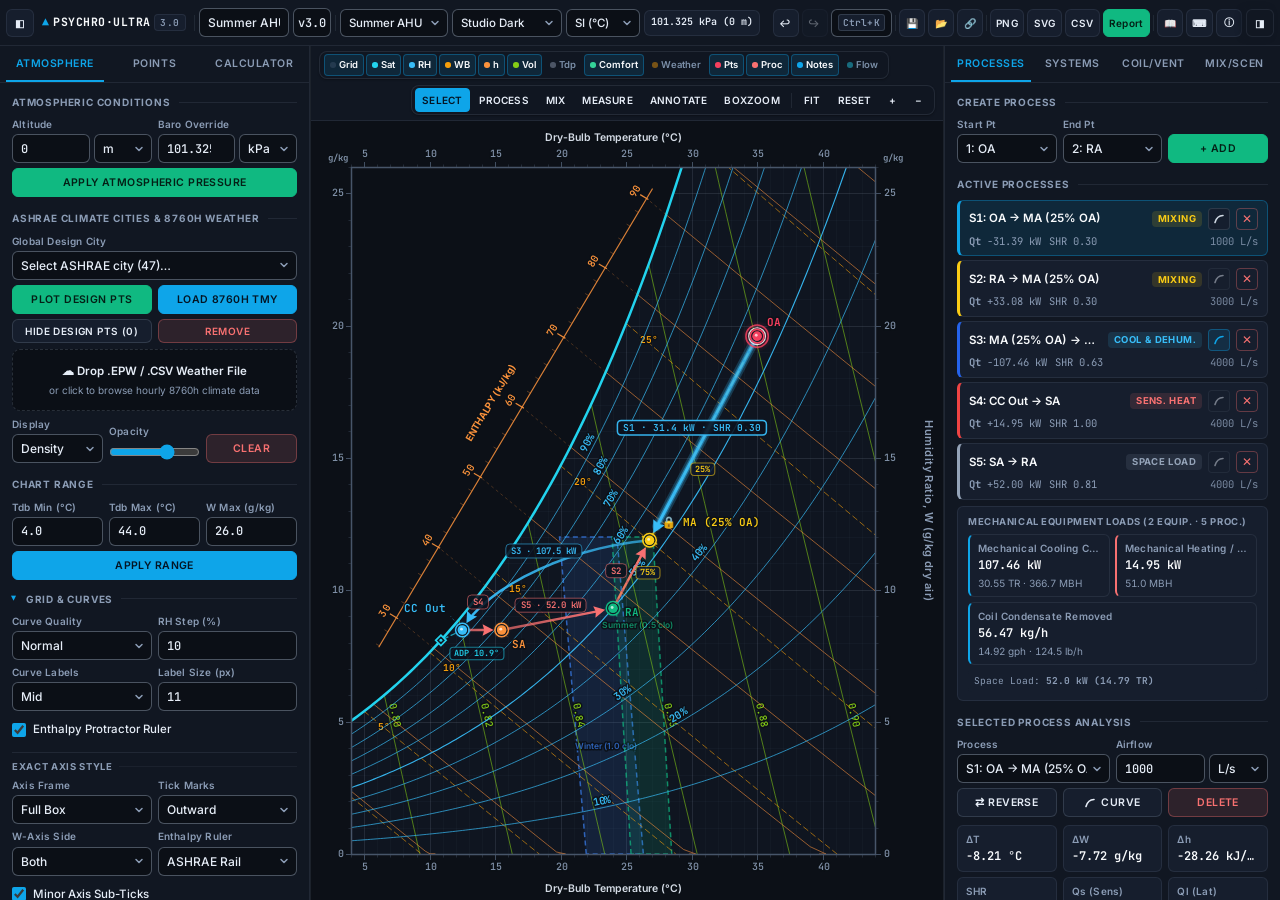
==== commit 61f02540: "Deduplicate ASHRAE design points, add show/hide controls, and scale point markers dynamically with z" ====
--- a/index.html
+++ b/index.html
@@ -4623,6 +4623,10 @@
       <div class="row">
         <button type="button" id="btnPlotCity" class="btn chip">Plot Design Pts</button>
         <button type="button" id="btnLoadCityTMY" class="btn accent">Load 8760h TMY</button>
+      </div>
+      <div id="designPtsBar" class="row hidden" style="margin-top:4px;align-items:center;gap:6px;">
+        <button type="button" id="btnToggleDesignPts" class="btn sm" style="flex:1" title="Show or hide plotted ASHRAE city design points on the chart">Hide Design Pts (0)</button>
+        <button type="button" id="btnClearDesignPts" class="btn sm danger auto" title="Remove plotted ASHRAE city design points">Remove</button>
       </div>
       <div id="epwDropZone" class="dropZone" role="button" tabindex="0" title="Drop an EnergyPlus .EPW or hourly .C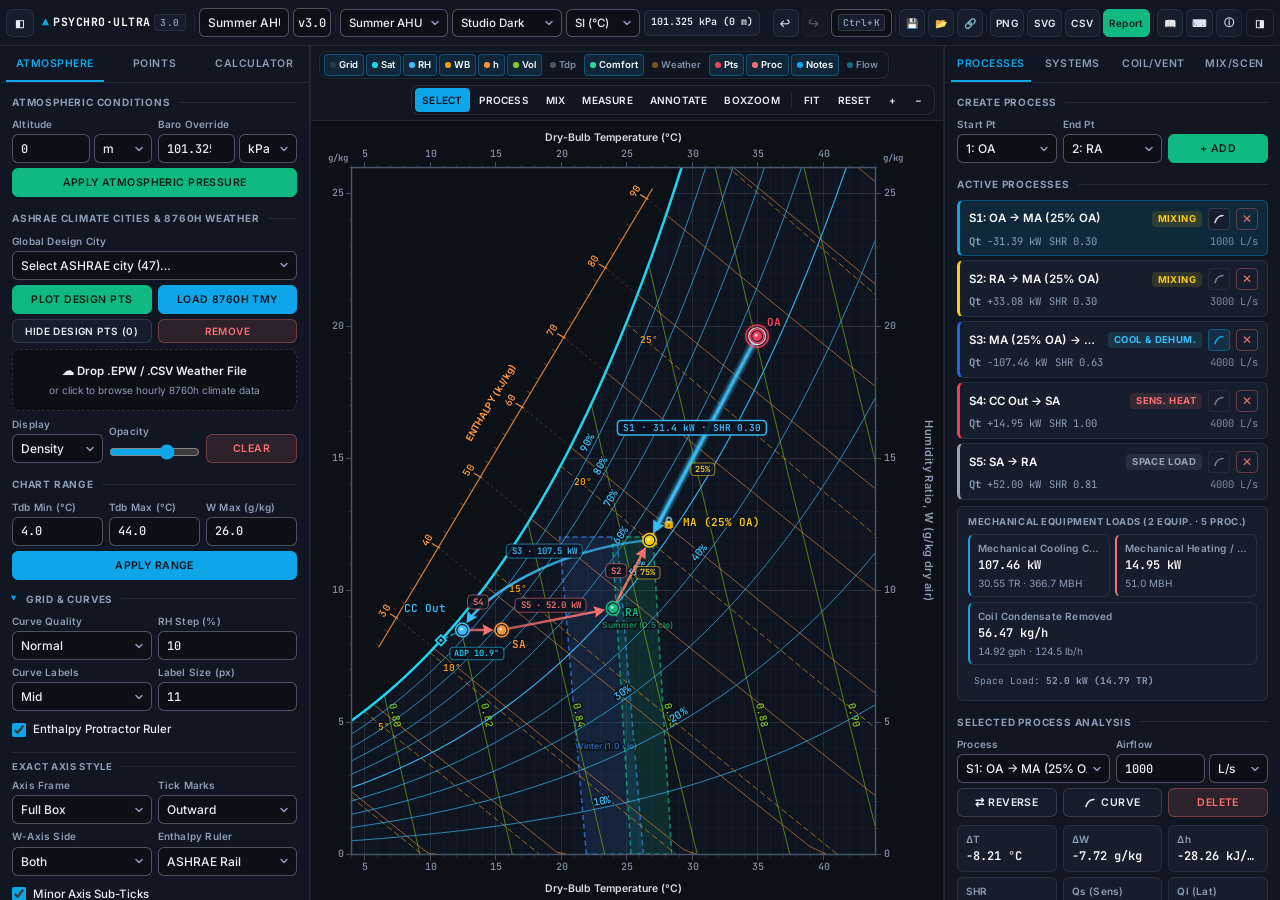
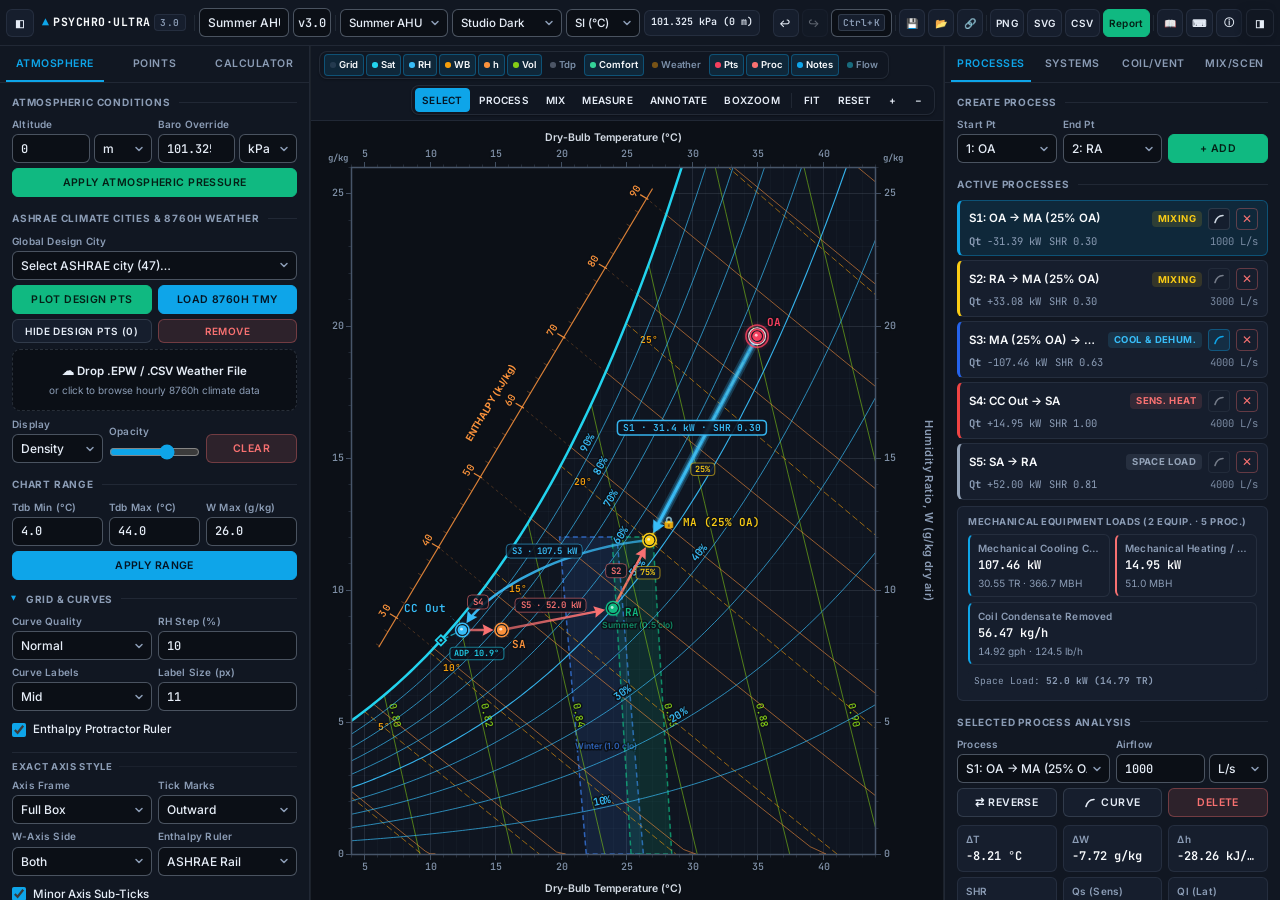
